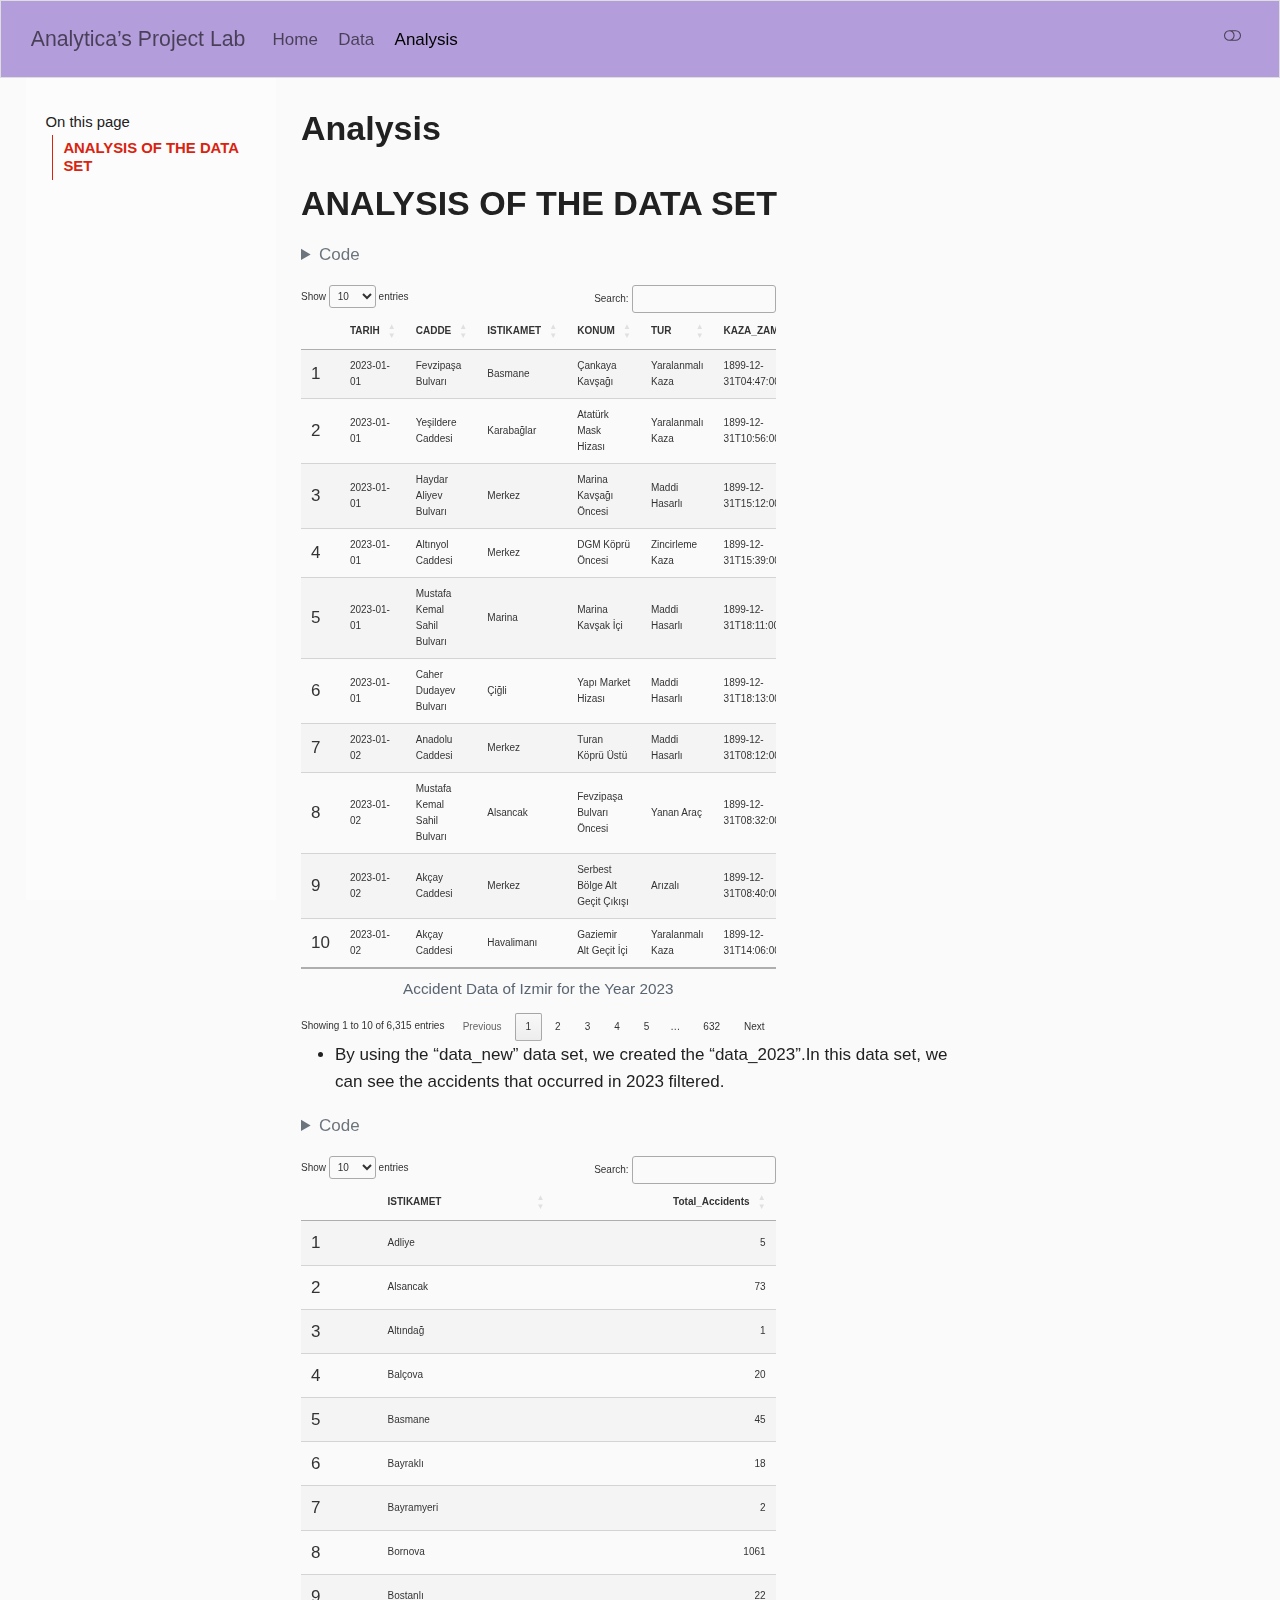
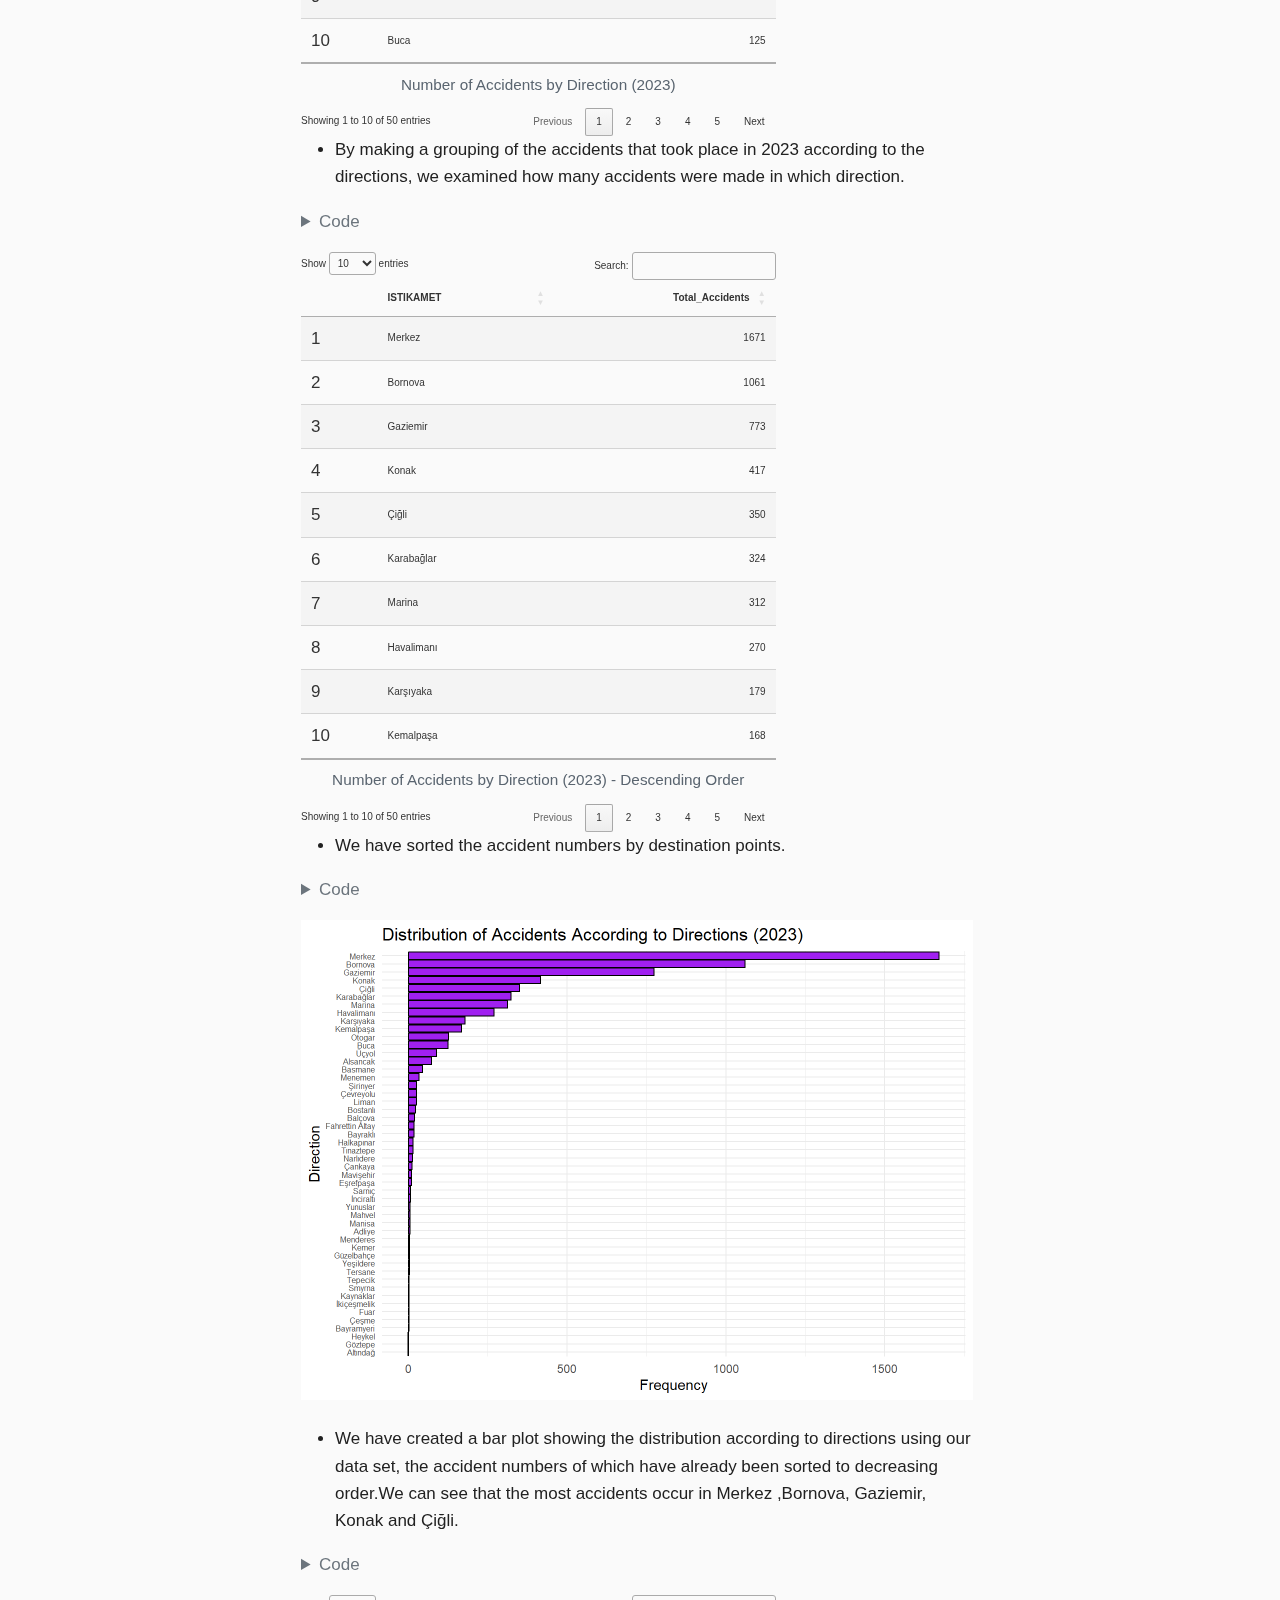
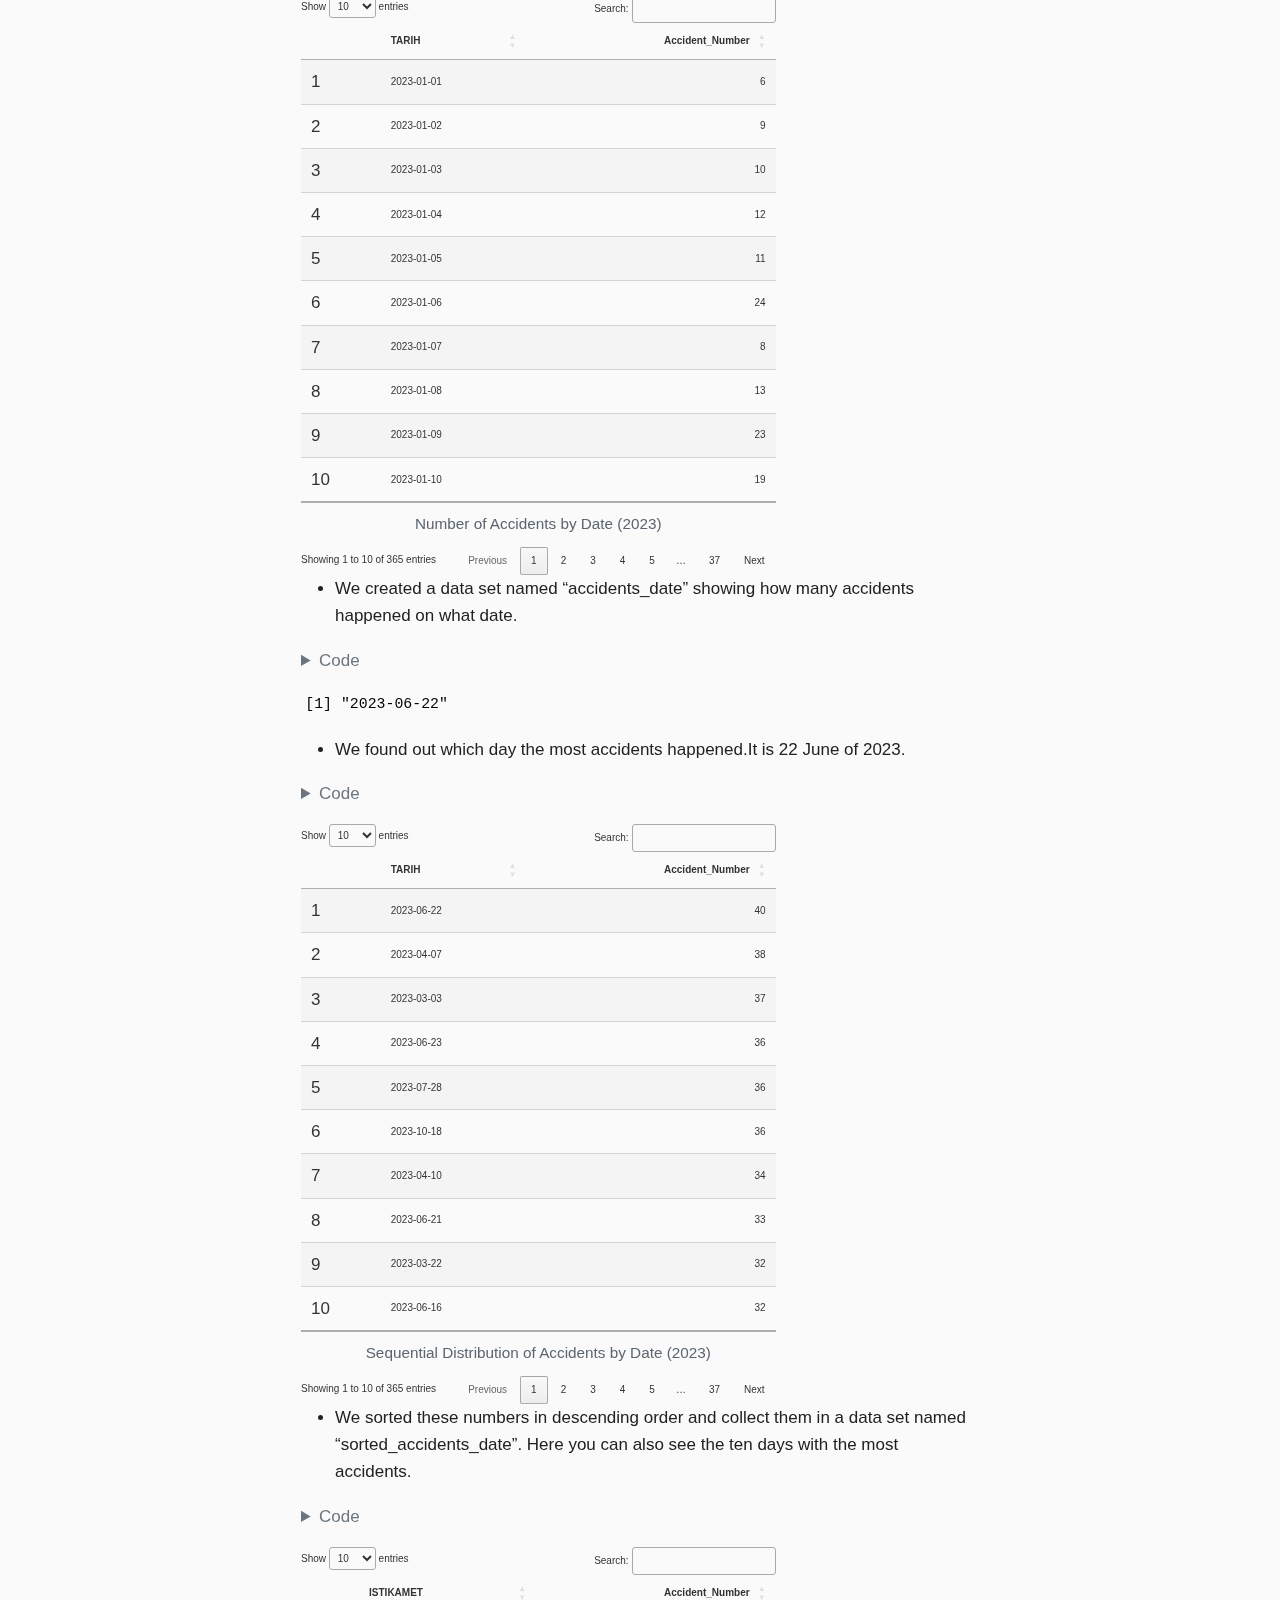
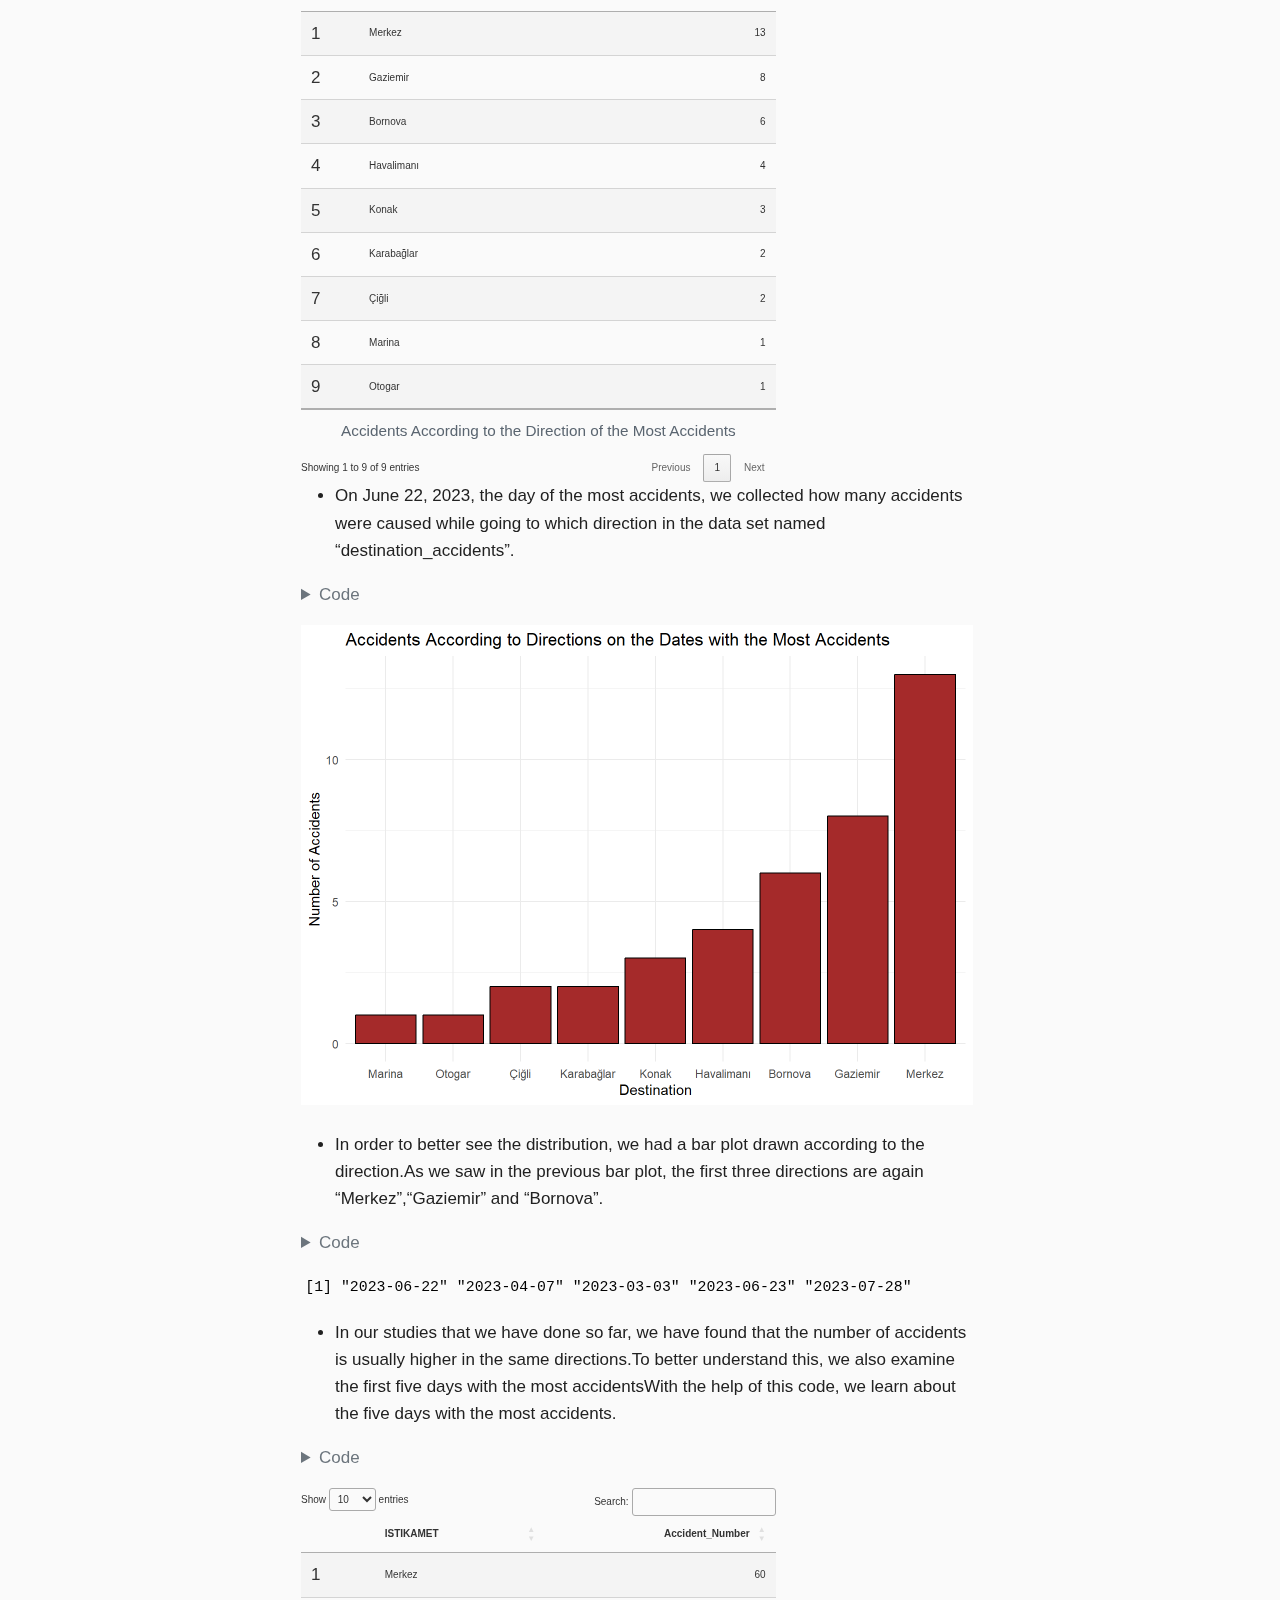
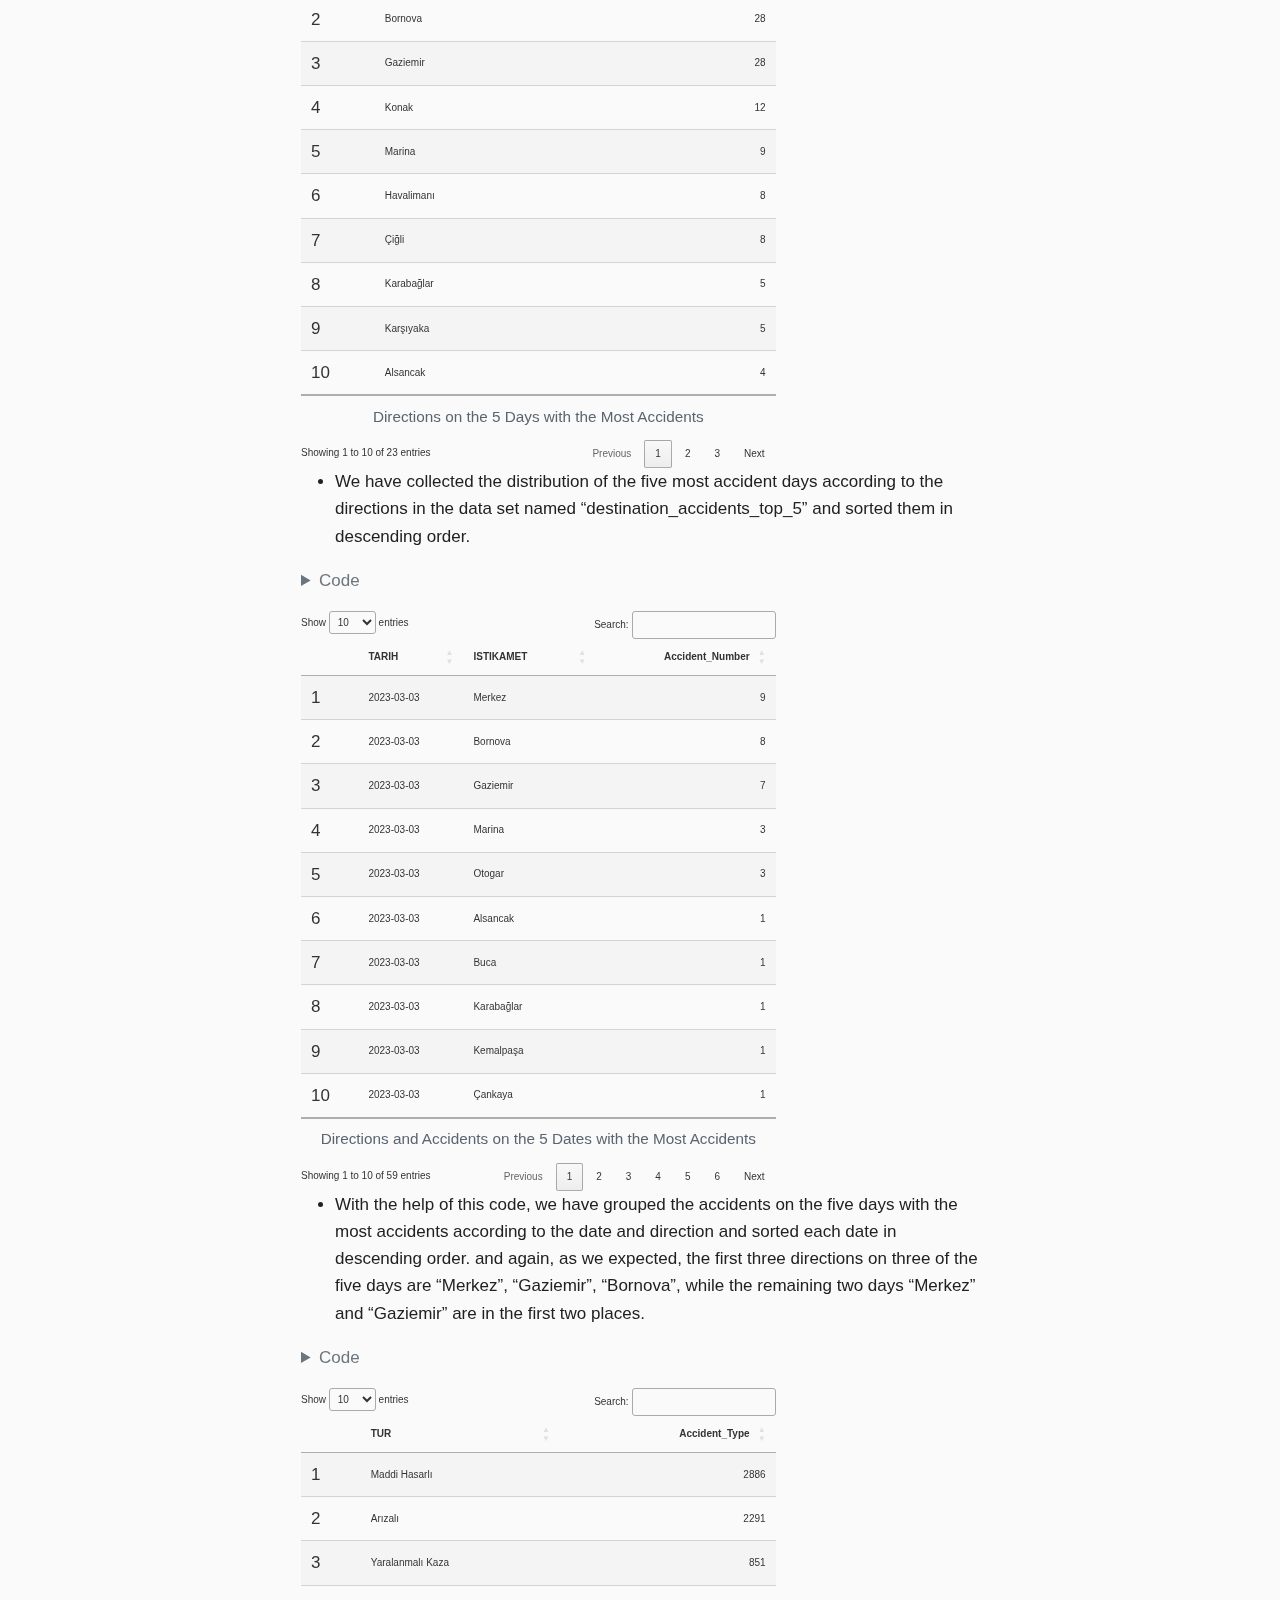
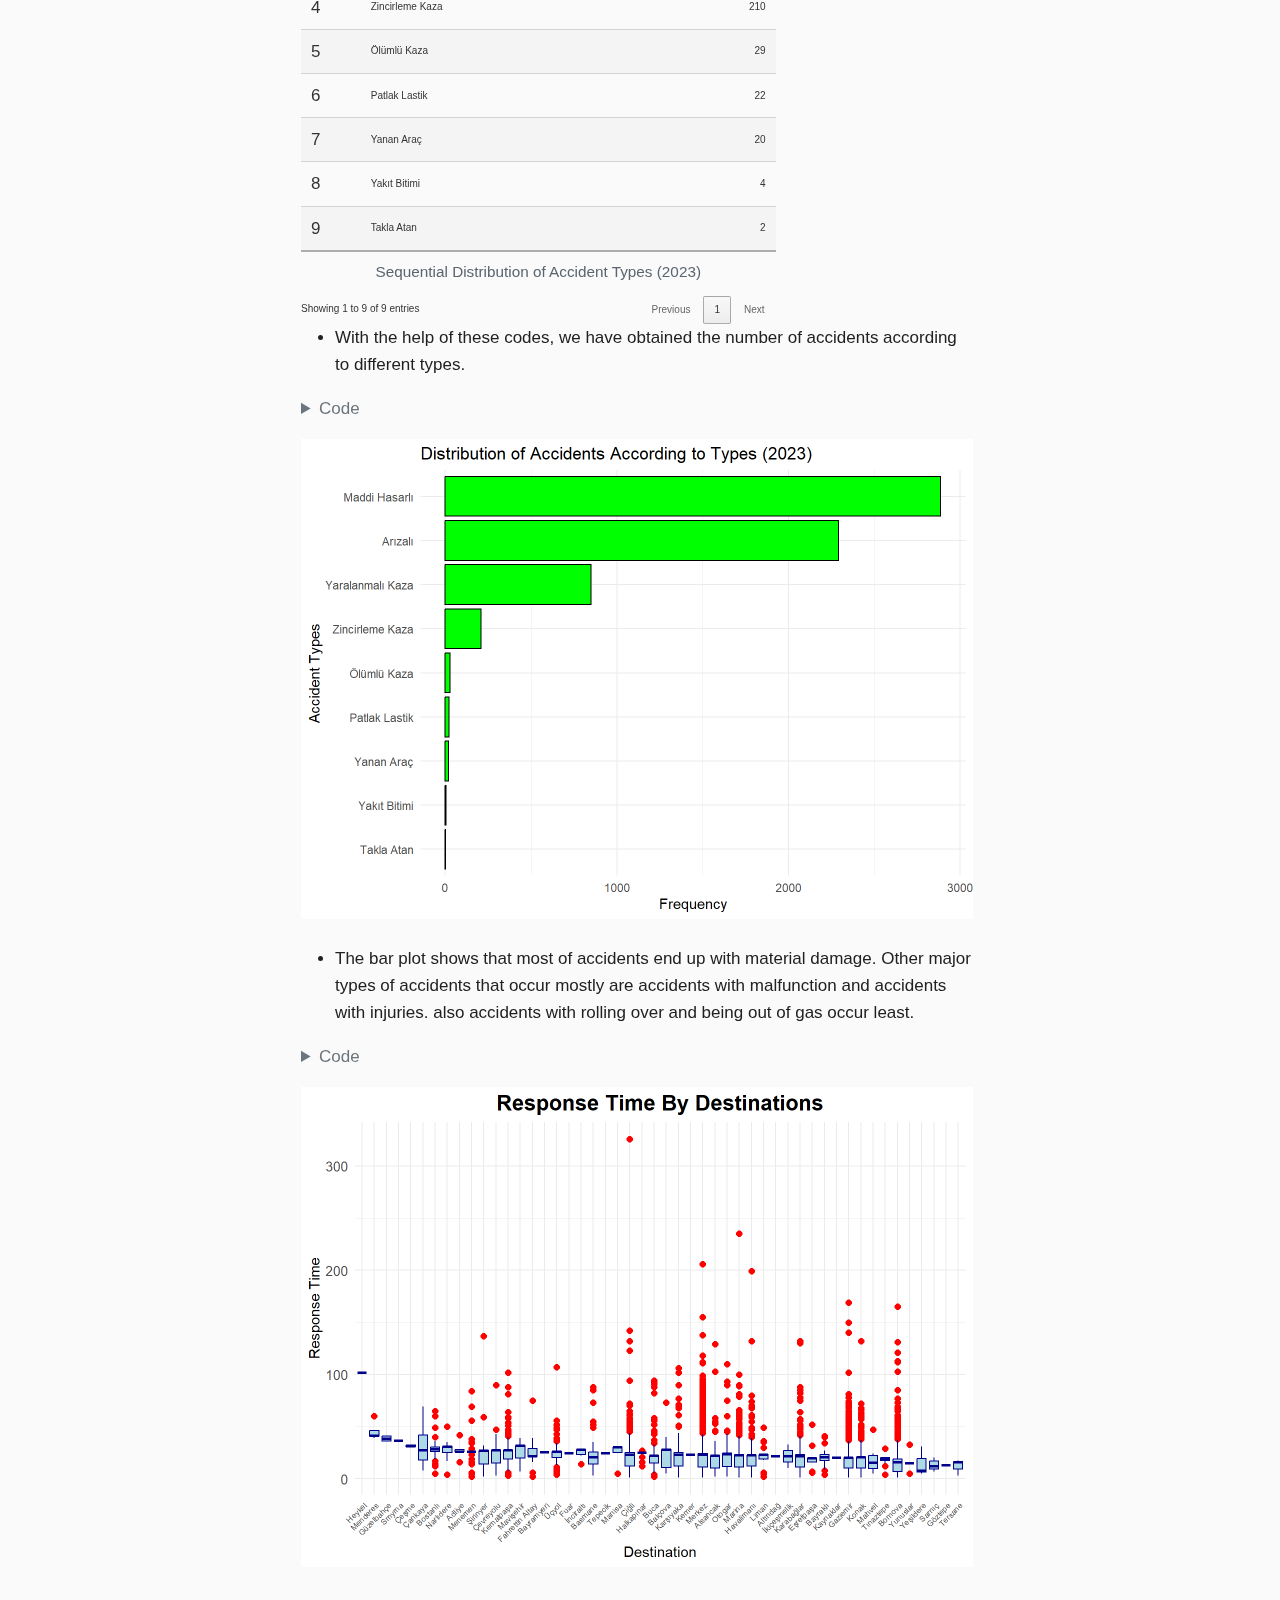
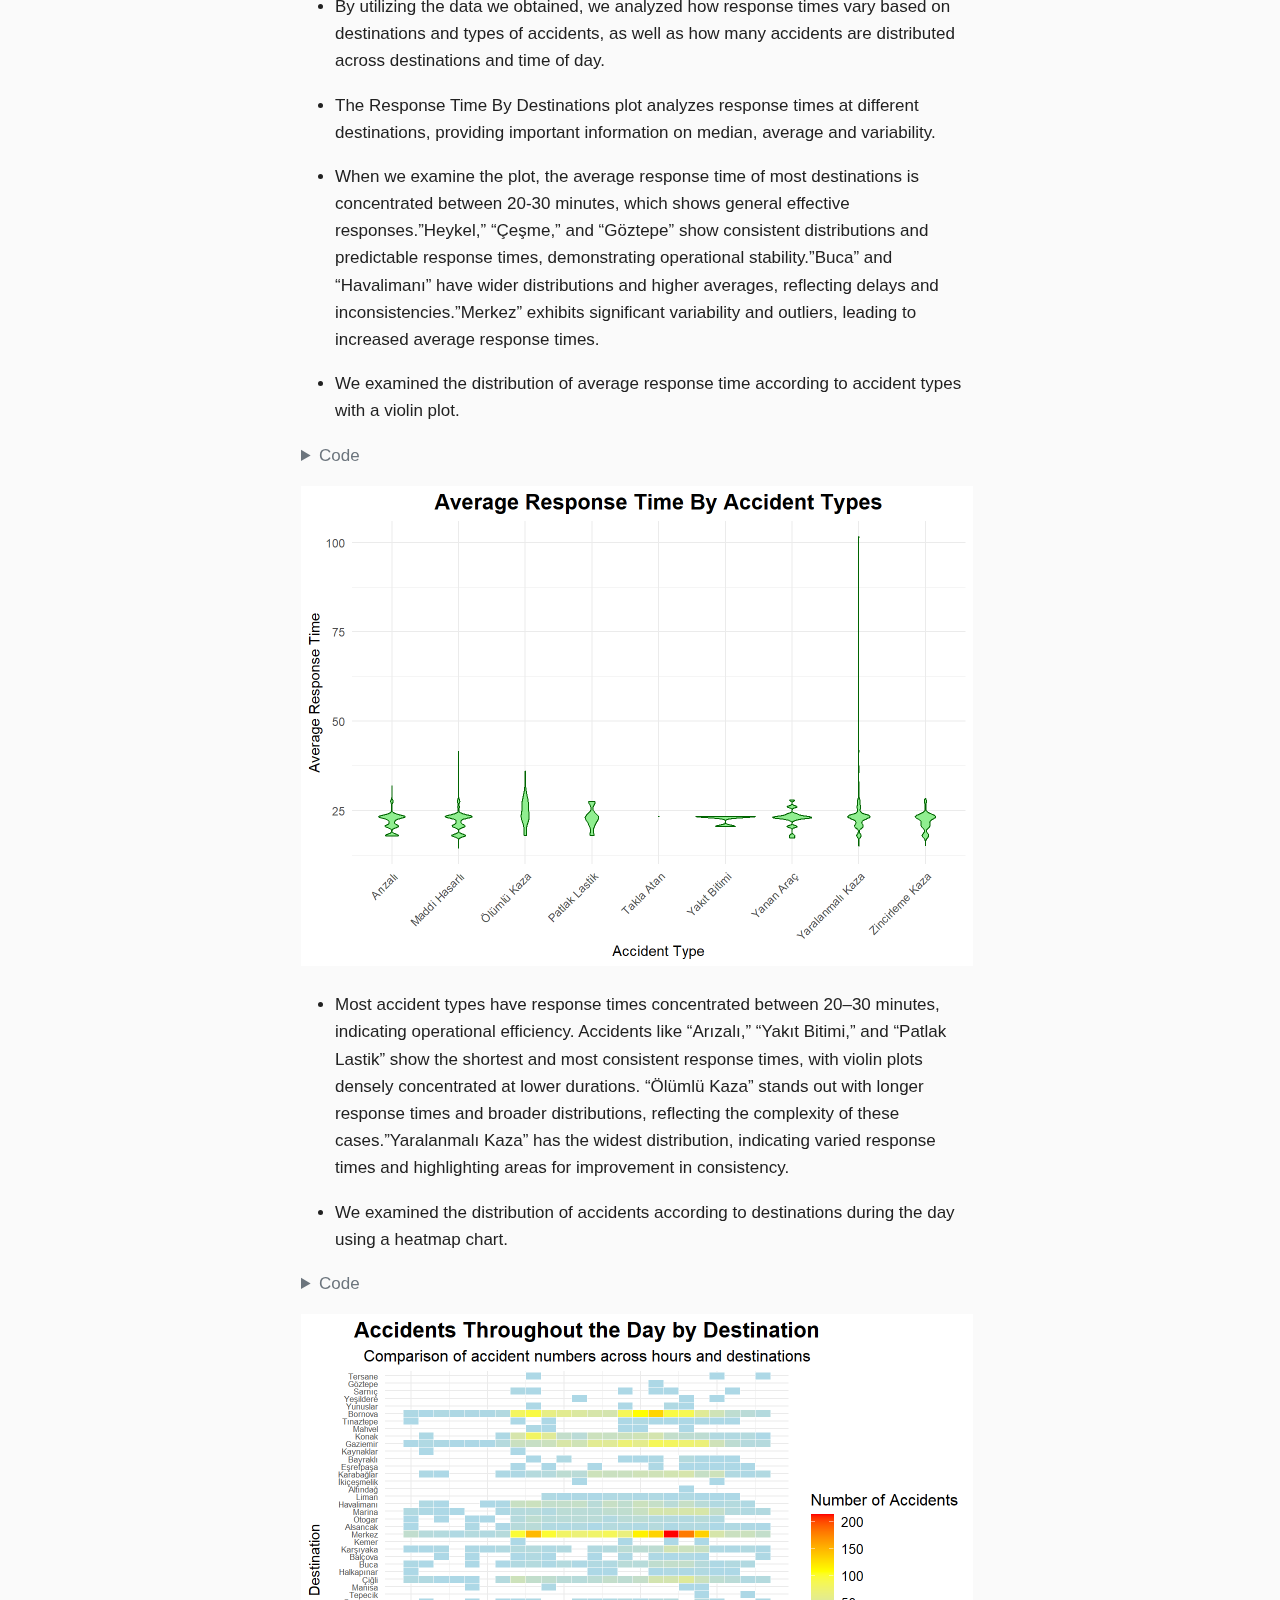
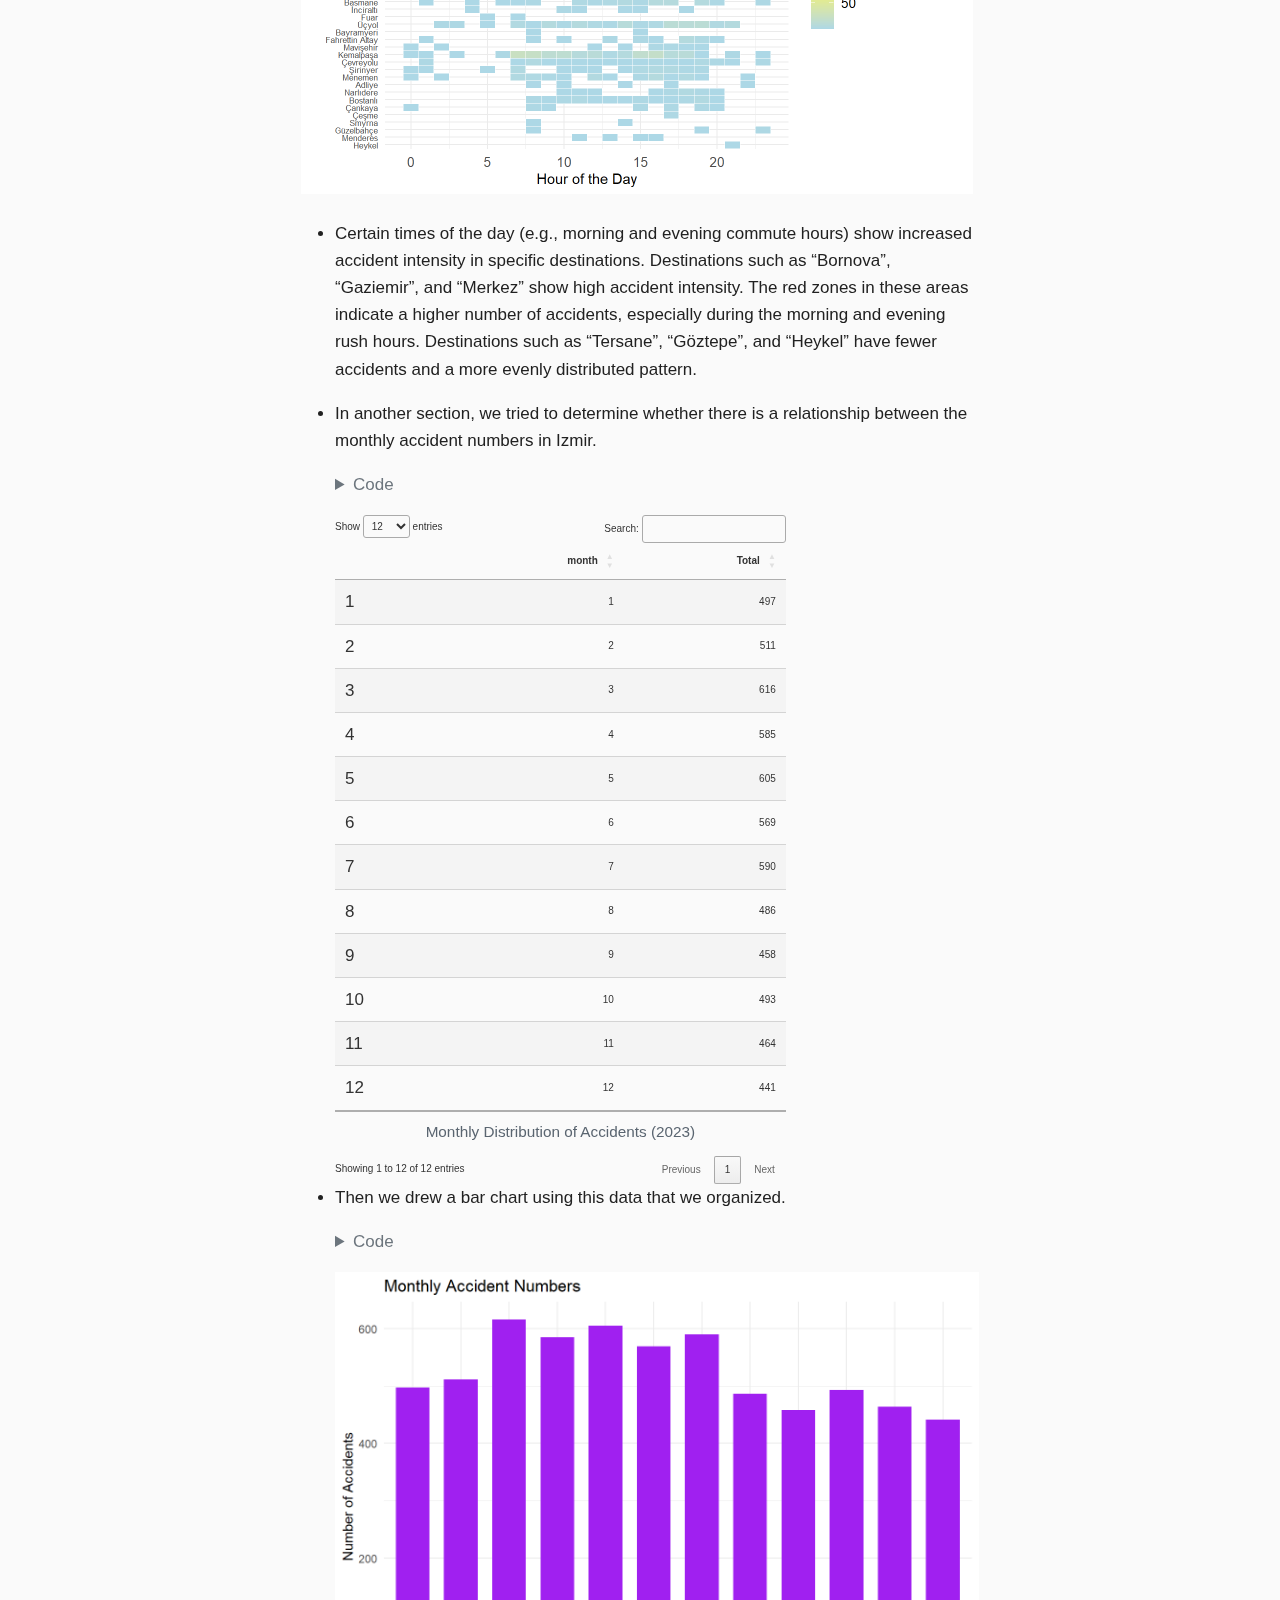
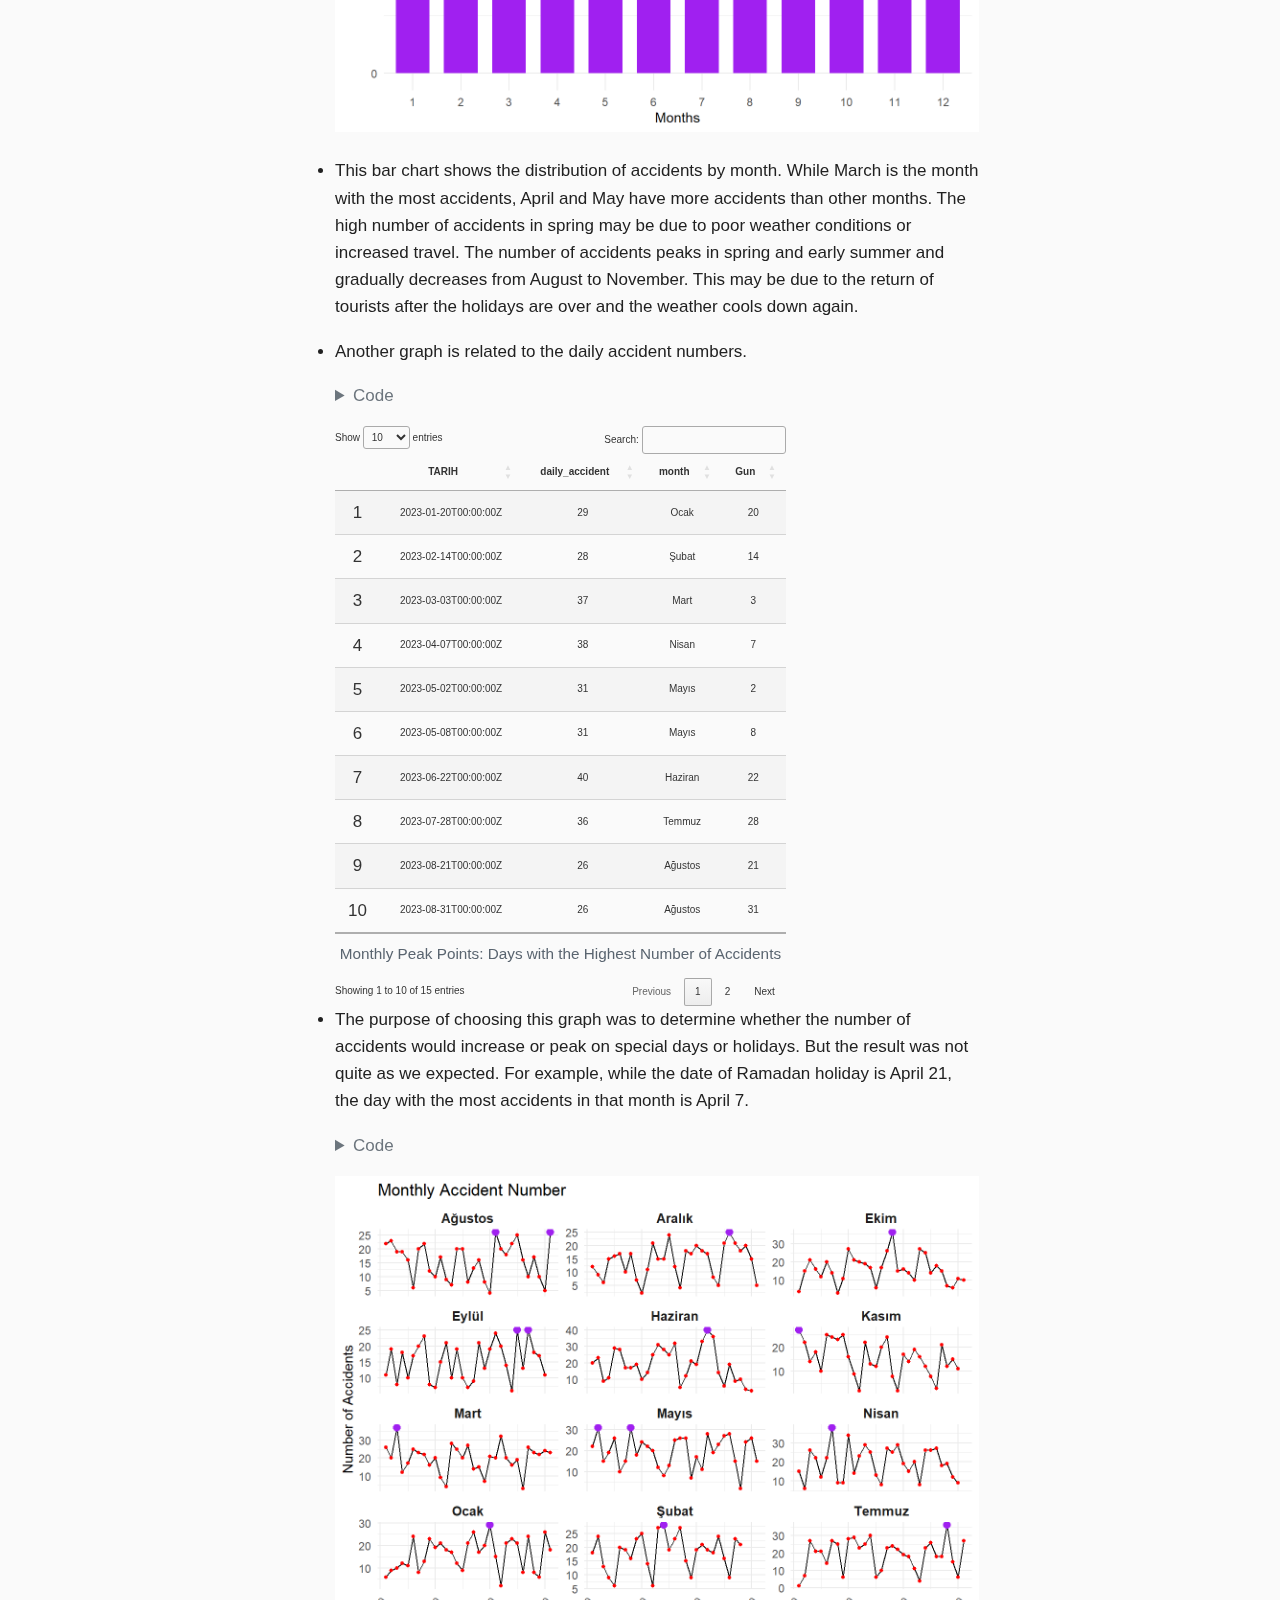
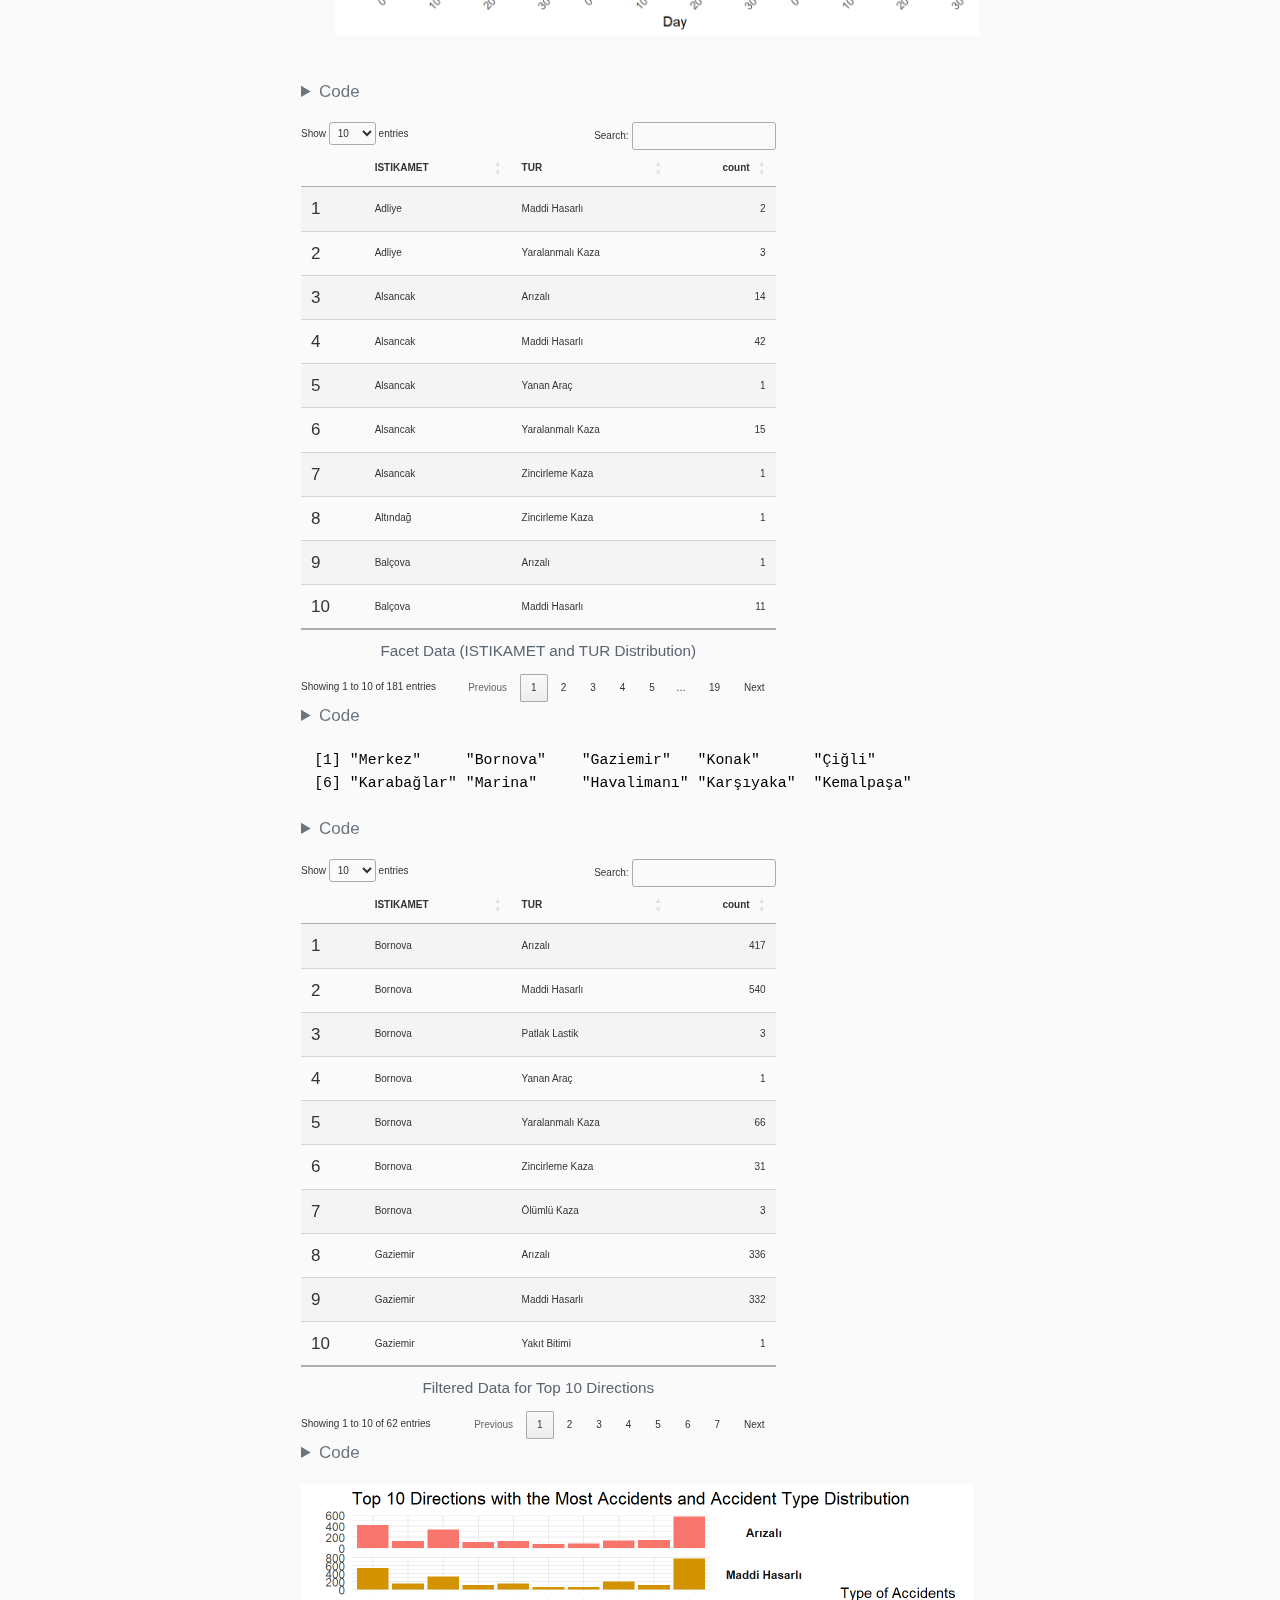
==== docs/analysis.html @ e9e4d131 "ss" ====
<!DOCTYPE html>
<html xmlns="http://www.w3.org/1999/xhtml" lang="en" xml:lang="en"><head>

<meta charset="utf-8">
<meta name="generator" content="quarto-1.5.57">

<meta name="viewport" content="width=device-width, initial-scale=1.0, user-scalable=yes">


<title>Analysis – Analytica’s Project Lab</title>
<style>
code{white-space: pre-wrap;}
span.smallcaps{font-variant: small-caps;}
div.columns{display: flex; gap: min(4vw, 1.5em);}
div.column{flex: auto; overflow-x: auto;}
div.hanging-indent{margin-left: 1.5em; text-indent: -1.5em;}
ul.task-list{list-style: none;}
ul.task-list li input[type="checkbox"] {
  width: 0.8em;
  margin: 0 0.8em 0.2em -1em; /* quarto-specific, see https://github.com/quarto-dev/quarto-cli/issues/4556 */ 
  vertical-align: middle;
}
/* CSS for syntax highlighting */
pre > code.sourceCode { white-space: pre; position: relative; }
pre > code.sourceCode > span { line-height: 1.25; }
pre > code.sourceCode > span:empty { height: 1.2em; }
.sourceCode { overflow: visible; }
code.sourceCode > span { color: inherit; text-decoration: inherit; }
div.sourceCode { margin: 1em 0; }
pre.sourceCode { margin: 0; }
@media screen {
div.sourceCode { overflow: auto; }
}
@media print {
pre > code.sourceCode { white-space: pre-wrap; }
pre > code.sourceCode > span { display: inline-block; text-indent: -5em; padding-left: 5em; }
}
pre.numberSource code
  { counter-reset: source-line 0; }
pre.numberSource code > span
  { position: relative; left: -4em; counter-increment: source-line; }
pre.numberSource code > span > a:first-child::before
  { content: counter(source-line);
    position: relative; left: -1em; text-align: right; vertical-align: baseline;
    border: none; display: inline-block;
    -webkit-touch-callout: none; -webkit-user-select: none;
    -khtml-user-select: none; -moz-user-select: none;
    -ms-user-select: none; user-select: none;
    padding: 0 4px; width: 4em;
  }
pre.numberSource { margin-left: 3em;  padding-left: 4px; }
div.sourceCode
  {   }
@media screen {
pre > code.sourceCode > span > a:first-child::before { text-decoration: underline; }
}
</style>


<script src="site_libs/quarto-nav/quarto-nav.js"></script>
<script src="site_libs/quarto-nav/headroom.min.js"></script>
<script src="site_libs/clipboard/clipboard.min.js"></script>
<script src="site_libs/quarto-search/autocomplete.umd.js"></script>
<script src="site_libs/quarto-search/fuse.min.js"></script>
<script src="site_libs/quarto-search/quarto-search.js"></script>
<meta name="quarto:offset" content="./">
<script src="site_libs/quarto-html/quarto.js"></script>
<script src="site_libs/quarto-html/popper.min.js"></script>
<script src="site_libs/quarto-html/tippy.umd.min.js"></script>
<script src="site_libs/quarto-html/anchor.min.js"></script>
<link href="site_libs/quarto-html/tippy.css" rel="stylesheet">
<link href="site_libs/quarto-html/quarto-syntax-highlighting.css" rel="stylesheet" class="quarto-color-scheme" id="quarto-text-highlighting-styles">
<link href="site_libs/quarto-html/quarto-syntax-highlighting-dark.css" rel="prefetch" class="quarto-color-scheme quarto-color-alternate" id="quarto-text-highlighting-styles">
<script src="site_libs/bootstrap/bootstrap.min.js"></script>
<link href="site_libs/bootstrap/bootstrap-icons.css" rel="stylesheet">
<link href="site_libs/bootstrap/bootstrap.min.css" rel="stylesheet" class="quarto-color-scheme" id="quarto-bootstrap" data-mode="light">
<link href="site_libs/bootstrap/bootstrap-dark.min.css" rel="prefetch" class="quarto-color-scheme quarto-color-alternate" id="quarto-bootstrap" data-mode="dark">
<script id="quarto-search-options" type="application/json">{
  "location": "navbar",
  "copy-button": false,
  "collapse-after": 3,
  "panel-placement": "end",
  "type": "overlay",
  "limit": 50,
  "keyboard-shortcut": [
    "f",
    "/",
    "s"
  ],
  "show-item-context": false,
  "language": {
    "search-no-results-text": "No results",
    "search-matching-documents-text": "matching documents",
    "search-copy-link-title": "Copy link to search",
    "search-hide-matches-text": "Hide additional matches",
    "search-more-match-text": "more match in this document",
    "search-more-matches-text": "more matches in this document",
    "search-clear-button-title": "Clear",
    "search-text-placeholder": "",
    "search-detached-cancel-button-title": "Cancel",
    "search-submit-button-title": "Submit",
    "search-label": "Search"
  }
}</script>
<link href="site_libs/htmltools-fill-0.5.8.1/fill.css" rel="stylesheet">

<script src="site_libs/htmlwidgets-1.6.4/htmlwidgets.js"></script>

<link href="site_libs/datatables-css-0.0.0/datatables-crosstalk.css" rel="stylesheet">

<script src="site_libs/datatables-binding-0.33/datatables.js"></script>

<script src="site_libs/jquery-3.6.0/jquery-3.6.0.min.js"></script>

<link href="site_libs/dt-core-1.13.6/css/jquery.dataTables.min.css" rel="stylesheet">

<link href="site_libs/dt-core-1.13.6/css/jquery.dataTables.extra.css" rel="stylesheet">

<script src="site_libs/dt-core-1.13.6/js/jquery.dataTables.min.js"></script>

<link href="site_libs/crosstalk-1.2.1/css/crosstalk.min.css" rel="stylesheet">

<script src="site_libs/crosstalk-1.2.1/js/crosstalk.min.js"></script>



<link rel="stylesheet" href="styles.css">
</head>

<body class="floating nav-fixed">

<div id="quarto-search-results"></div>
  <header id="quarto-header" class="headroom fixed-top">
    <nav class="navbar navbar-expand-lg " data-bs-theme="dark">
      <div class="navbar-container container-fluid">
      <div class="navbar-brand-container mx-auto">
    <a class="navbar-brand" href="./index.html">
    <span class="navbar-title">Analytica’s Project Lab</span>
    </a>
  </div>
            <div id="quarto-search" class="" title="Search"></div>
          <button class="navbar-toggler" type="button" data-bs-toggle="collapse" data-bs-target="#navbarCollapse" aria-controls="navbarCollapse" role="menu" aria-expanded="false" aria-label="Toggle navigation" onclick="if (window.quartoToggleHeadroom) { window.quartoToggleHeadroom(); }">
  <span class="navbar-toggler-icon"></span>
</button>
          <div class="collapse navbar-collapse" id="navbarCollapse">
            <ul class="navbar-nav navbar-nav-scroll me-auto">
  <li class="nav-item">
    <a class="nav-link" href="./index.html"> 
<span class="menu-text">Home</span></a>
  </li>  
  <li class="nav-item">
    <a class="nav-link" href="./data.html"> 
<span class="menu-text">Data</span></a>
  </li>  
  <li class="nav-item">
    <a class="nav-link active" href="./analysis.html" aria-current="page"> 
<span class="menu-text">Analysis</span></a>
  </li>  
</ul>
          </div> <!-- /navcollapse -->
            <div class="quarto-navbar-tools">
    <a href="https://github.com/emu-hacettepe-analytics/emu430-fall2024-team-analytica" title="" class="quarto-navigation-tool px-1" aria-label=""><i class="bi bi-github"></i></a>
  <a href="" class="quarto-color-scheme-toggle quarto-navigation-tool  px-1" onclick="window.quartoToggleColorScheme(); return false;" title="Toggle dark mode"><i class="bi"></i></a>
</div>
      </div> <!-- /container-fluid -->
    </nav>
</header>
<!-- content -->
<div id="quarto-content" class="quarto-container page-columns page-rows-contents page-layout-article page-navbar">
<!-- sidebar -->
  <nav id="quarto-sidebar" class="sidebar collapse collapse-horizontal quarto-sidebar-collapse-item sidebar-navigation floating overflow-auto">
    <nav id="TOC" role="doc-toc" class="toc-active">
    <h2 id="toc-title">On this page</h2>
   
  <ul>
  <li><a href="#analysis-of-the-data-set" id="toc-analysis-of-the-data-set" class="nav-link active" data-scroll-target="#analysis-of-the-data-set"><strong>ANALYSIS OF THE DATA SET</strong></a></li>
  </ul>
</nav>
</nav>
<div id="quarto-sidebar-glass" class="quarto-sidebar-collapse-item" data-bs-toggle="collapse" data-bs-target=".quarto-sidebar-collapse-item"></div>
<!-- margin-sidebar -->
    <div id="quarto-margin-sidebar" class="sidebar margin-sidebar zindex-bottom">
    </div>
<!-- main -->
<main class="content" id="quarto-document-content">

<header id="title-block-header" class="quarto-title-block default">
<div class="quarto-title">
<h1 class="title">Analysis</h1>
</div>



<div class="quarto-title-meta">

    
  
    
  </div>
  


</header>


<section id="analysis-of-the-data-set" class="level1">
<h1><strong>ANALYSIS OF THE DATA SET</strong></h1>
<div class="cell">
<details class="code-fold">
<summary>Code</summary>
<div class="sourceCode cell-code" id="cb1"><pre class="sourceCode r code-with-copy"><code class="sourceCode r"><span id="cb1-1"><a href="#cb1-1" aria-hidden="true" tabindex="-1"></a>data_2023 <span class="ot">&lt;-</span> data_new <span class="sc">%&gt;%</span></span>
<span id="cb1-2"><a href="#cb1-2" aria-hidden="true" tabindex="-1"></a>  <span class="fu">mutate</span>(<span class="at">TARIH =</span> <span class="fu">as.Date</span>(TARIH, <span class="at">format =</span> <span class="st">"%Y-%m-%d"</span>)) <span class="sc">%&gt;%</span>  <span class="co"># Changing date format to yyyy-mm-dd </span></span>
<span id="cb1-3"><a href="#cb1-3" aria-hidden="true" tabindex="-1"></a>  <span class="fu">filter</span>(<span class="fu">year</span>(TARIH) <span class="sc">==</span> <span class="dv">2023</span>)</span>
<span id="cb1-4"><a href="#cb1-4" aria-hidden="true" tabindex="-1"></a></span>
<span id="cb1-5"><a href="#cb1-5" aria-hidden="true" tabindex="-1"></a><span class="fu">datatable</span>(data_2023, </span>
<span id="cb1-6"><a href="#cb1-6" aria-hidden="true" tabindex="-1"></a>          <span class="at">options =</span> <span class="fu">list</span>(<span class="at">pageLength =</span> <span class="dv">10</span>, <span class="at">scrollX =</span> <span class="cn">TRUE</span>), </span>
<span id="cb1-7"><a href="#cb1-7" aria-hidden="true" tabindex="-1"></a>          <span class="at">caption =</span> <span class="st">"Accident Data of Izmir  for the Year 2023"</span>) <span class="sc">%&gt;%</span></span>
<span id="cb1-8"><a href="#cb1-8" aria-hidden="true" tabindex="-1"></a>  DT<span class="sc">::</span><span class="fu">formatStyle</span>(</span>
<span id="cb1-9"><a href="#cb1-9" aria-hidden="true" tabindex="-1"></a>    <span class="at">columns =</span> <span class="fu">colnames</span>(data_2023), </span>
<span id="cb1-10"><a href="#cb1-10" aria-hidden="true" tabindex="-1"></a>    <span class="at">fontSize =</span> <span class="st">'10px'</span>   </span>
<span id="cb1-11"><a href="#cb1-11" aria-hidden="true" tabindex="-1"></a>  ) <span class="sc">%&gt;%</span></span>
<span id="cb1-12"><a href="#cb1-12" aria-hidden="true" tabindex="-1"></a>  htmlwidgets<span class="sc">::</span><span class="fu">onRender</span>(</span>
<span id="cb1-13"><a href="#cb1-13" aria-hidden="true" tabindex="-1"></a>    <span class="st">"function(el, x) {</span></span>
<span id="cb1-14"><a href="#cb1-14" aria-hidden="true" tabindex="-1"></a><span class="st">        $(el).css({'width': '70%', 'height': '300px'});</span></span>
<span id="cb1-15"><a href="#cb1-15" aria-hidden="true" tabindex="-1"></a><span class="st">        $(el).find('th').css({'font-size': '10px'});</span></span>
<span id="cb1-16"><a href="#cb1-16" aria-hidden="true" tabindex="-1"></a><span class="st">        $(el).find('.dataTables_length').css({'font-size': '10px'});</span></span>
<span id="cb1-17"><a href="#cb1-17" aria-hidden="true" tabindex="-1"></a><span class="st">        $(el).find('.dataTables_filter').css({'font-size': '10px'});</span></span>
<span id="cb1-18"><a href="#cb1-18" aria-hidden="true" tabindex="-1"></a><span class="st">        $(el).find('.dataTables_paginate').css({'font-size': '10px'});</span></span>
<span id="cb1-19"><a href="#cb1-19" aria-hidden="true" tabindex="-1"></a><span class="st">        $(el).find('.dataTables_info').css({'font-size': '10px'});</span></span>
<span id="cb1-20"><a href="#cb1-20" aria-hidden="true" tabindex="-1"></a><span class="st">    }"</span></span>
<span id="cb1-21"><a href="#cb1-21" aria-hidden="true" tabindex="-1"></a>  )</span></code><button title="Copy to Clipboard" class="code-copy-button"><i class="bi"></i></button></pre></div>
</details>
<div class="cell-output-display">
<div class="datatables html-widget html-fill-item" id="htmlwidget-0b6dbf6668dac012a7e1" style="width:100%;height:auto;"></div>
<script type="application/json" data-for="htmlwidget-0b6dbf6668dac012a7e1">{"x":{"filter":"none","vertical":false,"caption":"<caption>Accident Data of Izmir  for the Year 2023<\/caption>","data":[["1","2","3","4","5","6","7","8","9","10","11","12","13","14","15","16","17","18","19","20","21","22","23","24","25","26","27","28","29","30","31","32","33","34","35","36","37","38","39","40","41","42","43","44","45","46","47","48","49","50","51","52","53","54","55","56","57","58","59","60","61","62","63","64","65","66","67","68","69","70","71","72","73","74","75","76","77","78","79","80","81","82","83","84","85","86","87","88","89","90","91","92","93","94","95","96","97","98","99","100","101","102","103","104","105","106","107","108","109","110","111","112","113","114","115","116","117","118","119","120","121","122","123","124","125","126","127","128","129","130","131","132","133","134","135","136","137","138","139","140","141","142","143","144","145","146","147","148","149","150","151","152","153","154","155","156","157","158","159","160","161","162","163","164","165","166","167","168","169","170","171","172","173","174","175","176","177","178","179","180","181","182","183","184","185","186","187","188","189","190","191","192","193","194","195","196","197","198","199","200","201","202","203","204","205","206","207","208","209","210","211","212","213","214","215","216","217","218","219","220","221","222","223","224","225","226","227","228","229","230","231","232","233","234","235","236","237","238","239","240","241","242","243","244","245","246","247","248","249","250","251","252","253","254","255","256","257","258","259","260","261","262","263","264","265","266","267","268","269","270","271","272","273","274","275","276","277","278","279","280","281","282","283","284","285","286","287","288","289","290","291","292","293","294","295","296","297","298","299","300","301","302","303","304","305","306","307","308","309","310","311","312","313","314","315","316","317","318","319","320","321","322","323","324","325","326","327","328","329","330","331","332","333","334","335","336","337","338","339","340","341","342","343","344","345","346","347","348","349","350","351","352","353","354","355","356","357","358","359","360","361","362","363","364","365","366","367","368","369","370","371","372","373","374","375","376","377","378","379","380","381","382","383","384","385","386","387","388","389","390","391","392","393","394","395","396","397","398","399","400","401","402","403","404","405","406","407","408","409","410","411","412","413","414","415","416","417","418","419","420","421","422","423","424","425","426","427","428","429","430","431","432","433","434","435","436","437","438","439","440","441","442","443","444","445","446","447","448","449","450","451","452","453","454","455","456","457","458","459","460","461","462","463","464","465","466","467","468","469","470","471","472","473","474","475","476","477","478","479","480","481","482","483","484","485","486","487","488","489","490","491","492","493","494","495","496","497","498","499","500","501","502","503","504","505","506","507","508","509","510","511","512","513","514","515","516","517","518","519","520","521","522","523","524","525","526","527","528","529","530","531","532","533","534","535","536","537","538","539","540","541","542","543","544","545","546","547","548","549","550","551","552","553","554","555","556","557","558","559","560","561","562","563","564","565","566","567","568","569","570","571","572","573","574","575","576","577","578","579","580","581","582","583","584","585","586","587","588","589","590","591","592","593","594","595","596","597","598","599","600","601","602","603","604","605","606","607","608","609","610","611","612","613","614","615","616","617","618","619","620","621","622","623","624","625","626","627","628","629","630","631","632","633","634","635","636","637","638","639","640","641","642","643","644","645","646","647","648","649","650","651","652","653","654","655","656","657","658","659","660","661","662","663","664","665","666","667","668","669","670","671","672","673","674","675","676","677","678","679","680","681","682","683","684","685","686","687","688","689","690","691","692","693","694","695","696","697","698","699","700","701","702","703","704","705","706","707","708","709","710","711","712","713","714","715","716","717","718","719","720","721","722","723","724","725","726","727","728","729","730","731","732","733","734","735","736","737","738","739","740","741","742","743","744","745","746","747","748","749","750","751","752","753","754","755","756","757","758","759","760","761","762","763","764","765","766","767","768","769","770","771","772","773","774","775","776","777","778","779","780","781","782","783","784","785","786","787","788","789","790","791","792","793","794","795","796","797","798","799","800","801","802","803","804","805","806","807","808","809","810","811","812","813","814","815","816","817","818","819","820","821","822","823","824","825","826","827","828","829","830","831","832","833","834","835","836","837","838","839","840","841","842","843","844","845","846","847","848","849","850","851","852","853","854","855","856","857","858","859","860","861","862","863","864","865","866","867","868","869","870","871","872","873","874","875","876","877","878","879","880","881","882","883","884","885","886","887","888","889","890","891","892","893","894","895","896","897","898","899","900","901","902","903","904","905","906","907","908","909","910","911","912","913","914","915","916","917","918","919","920","921","922","923","924","925","926","927","928","929","930","931","932","933","934","935","936","937","938","939","940","941","942","943","944","945","946","947","948","949","950","951","952","953","954","955","956","957","958","959","960","961","962","963","964","965","966","967","968","969","970","971","972","973","974","975","976","977","978","979","980","981","982","983","984","985","986","987","988","989","990","991","992","993","994","995","996","997","998","999","1000","1001","1002","1003","1004","1005","1006","1007","1008","1009","1010","1011","1012","1013","1014","1015","1016","1017","1018","1019","1020","1021","1022","1023","1024","1025","1026","1027","1028","1029","1030","1031","1032","1033","1034","1035","1036","1037","1038","1039","1040","1041","1042","1043","1044","1045","1046","1047","1048","1049","1050","1051","1052","1053","1054","1055","1056","1057","1058","1059","1060","1061","1062","1063","1064","1065","1066","1067","1068","1069","1070","1071","1072","1073","1074","1075","1076","1077","1078","1079","1080","1081","1082","1083","1084","1085","1086","1087","1088","1089","1090","1091","1092","1093","1094","1095","1096","1097","1098","1099","1100","1101","1102","1103","1104","1105","1106","1107","1108","1109","1110","1111","1112","1113","1114","1115","1116","1117","1118","1119","1120","1121","1122","1123","1124","1125","1126","1127","1128","1129","1130","1131","1132","1133","1134","1135","1136","1137","1138","1139","1140","1141","1142","1143","1144","1145","1146","1147","1148","1149","1150","1151","1152","1153","1154","1155","1156","1157","1158","1159","1160","1161","1162","1163","1164","1165","1166","1167","1168","1169","1170","1171","1172","1173","1174","1175","1176","1177","1178","1179","1180","1181","1182","1183","1184","1185","1186","1187","1188","1189","1190","1191","1192","1193","1194","1195","1196","1197","1198","1199","1200","1201","1202","1203","1204","1205","1206","1207","1208","1209","1210","1211","1212","1213","1214","1215","1216","1217","1218","1219","1220","1221","1222","1223","1224","1225","1226","1227","1228","1229","1230","1231","1232","1233","1234","1235","1236","1237","1238","1239","1240","1241","1242","1243","1244","1245","1246","1247","1248","1249","1250","1251","1252","1253","1254","1255","1256","1257","1258","1259","1260","1261","1262","1263","1264","1265","1266","1267","1268","1269","1270","1271","1272","1273","1274","1275","1276","1277","1278","1279","1280","1281","1282","1283","1284","1285","1286","1287","1288","1289","1290","1291","1292","1293","1294","1295","1296","1297","1298","1299","1300","1301","1302","1303","1304","1305","1306","1307","1308","1309","1310","1311","1312","1313","1314","1315","1316","1317","1318","1319","1320","1321","1322","1323","1324","1325","1326","1327","1328","1329","1330","1331","1332","1333","1334","1335","1336","1337","1338","1339","1340","1341","1342","1343","1344","1345","1346","1347","1348","1349","1350","1351","1352","1353","1354","1355","1356","1357","1358","1359","1360","1361","1362","1363","1364","1365","1366","1367","1368","1369","1370","1371","1372","1373","1374","1375","1376","1377","1378","1379","1380","1381","1382","1383","1384","1385","1386","1387","1388","1389","1390","1391","1392","1393","1394","1395","1396","1397","1398","1399","1400","1401","1402","1403","1404","1405","1406","1407","1408","1409","1410","1411","1412","1413","1414","1415","1416","1417","1418","1419","1420","1421","1422","1423","1424","1425","1426","1427","1428","1429","1430","1431","1432","1433","1434","1435","1436","1437","1438","1439","1440","1441","1442","1443","1444","1445","1446","1447","1448","1449","1450","1451","1452","1453","1454","1455","1456","1457","1458","1459","1460","1461","1462","1463","1464","1465","1466","1467","1468","1469","1470","1471","1472","1473","1474","1475","1476","1477","1478","1479","1480","1481","1482","1483","1484","1485","1486","1487","1488","1489","1490","1491","1492","1493","1494","1495","1496","1497","1498","1499","1500","1501","1502","1503","1504","1505","1506","1507","1508","1509","1510","1511","1512","1513","1514","1515","1516","1517","1518","1519","1520","1521","1522","1523","1524","1525","1526","1527","1528","1529","1530","1531","1532","1533","1534","1535","1536","1537","1538","1539","1540","1541","1542","1543","1544","1545","1546","1547","1548","1549","1550","1551","1552","1553","1554","1555","1556","1557","1558","1559","1560","1561","1562","1563","1564","1565","1566","1567","1568","1569","1570","1571","1572","1573","1574","1575","1576","1577","1578","1579","1580","1581","1582","1583","1584","1585","1586","1587","1588","1589","1590","1591","1592","1593","1594","1595","1596","1597","1598","1599","1600","1601","1602","1603","1604","1605","1606","1607","1608","1609","1610","1611","1612","1613","1614","1615","1616","1617","1618","1619","1620","1621","1622","1623","1624","1625","1626","1627","1628","1629","1630","1631","1632","1633","1634","1635","1636","1637","1638","1639","1640","1641","1642","1643","1644","1645","1646","1647","1648","1649","1650","1651","1652","1653","1654","1655","1656","1657","1658","1659","1660","1661","1662","1663","1664","1665","1666","1667","1668","1669","1670","1671","1672","1673","1674","1675","1676","1677","1678","1679","1680","1681","1682","1683","1684","1685","1686","1687","1688","1689","1690","1691","1692","1693","1694","1695","1696","1697","1698","1699","1700","1701","1702","1703","1704","1705","1706","1707","1708","1709","1710","1711","1712","1713","1714","1715","1716","1717","1718","1719","1720","1721","1722","1723","1724","1725","1726","1727","1728","1729","1730","1731","1732","1733","1734","1735","1736","1737","1738","1739","1740","1741","1742","1743","1744","1745","1746","1747","1748","1749","1750","1751","1752","1753","1754","1755","1756","1757","1758","1759","1760","1761","1762","1763","1764","1765","1766","1767","1768","1769","1770","1771","1772","1773","1774","1775","1776","1777","1778","1779","1780","1781","1782","1783","1784","1785","1786","1787","1788","1789","1790","1791","1792","1793","1794","1795","1796","1797","1798","1799","1800","1801","1802","1803","1804","1805","1806","1807","1808","1809","1810","1811","1812","1813","1814","1815","1816","1817","1818","1819","1820","1821","1822","1823","1824","1825","1826","1827","1828","1829","1830","1831","1832","1833","1834","1835","1836","1837","1838","1839","1840","1841","1842","1843","1844","1845","1846","1847","1848","1849","1850","1851","1852","1853","1854","1855","1856","1857","1858","1859","1860","1861","1862","1863","1864","1865","1866","1867","1868","1869","1870","1871","1872","1873","1874","1875","1876","1877","1878","1879","1880","1881","1882","1883","1884","1885","1886","1887","1888","1889","1890","1891","1892","1893","1894","1895","1896","1897","1898","1899","1900","1901","1902","1903","1904","1905","1906","1907","1908","1909","1910","1911","1912","1913","1914","1915","1916","1917","1918","1919","1920","1921","1922","1923","1924","1925","1926","1927","1928","1929","1930","1931","1932","1933","1934","1935","1936","1937","1938","1939","1940","1941","1942","1943","1944","1945","1946","1947","1948","1949","1950","1951","1952","1953","1954","1955","1956","1957","1958","1959","1960","1961","1962","1963","1964","1965","1966","1967","1968","1969","1970","1971","1972","1973","1974","1975","1976","1977","1978","1979","1980","1981","1982","1983","1984","1985","1986","1987","1988","1989","1990","1991","1992","1993","1994","1995","1996","1997","1998","1999","2000","2001","2002","2003","2004","2005","2006","2007","2008","2009","2010","2011","2012","2013","2014","2015","2016","2017","2018","2019","2020","2021","2022","2023","2024","2025","2026","2027","2028","2029","2030","2031","2032","2033","2034","2035","2036","2037","2038","2039","2040","2041","2042","2043","2044","2045","2046","2047","2048","2049","2050","2051","2052","2053","2054","2055","2056","2057","2058","2059","2060","2061","2062","2063","2064","2065","2066","2067","2068","2069","2070","2071","2072","2073","2074","2075","2076","2077","2078","2079","2080","2081","2082","2083","2084","2085","2086","2087","2088","2089","2090","2091","2092","2093","2094","2095","2096","2097","2098","2099","2100","2101","2102","2103","2104","2105","2106","2107","2108","2109","2110","2111","2112","2113","2114","2115","2116","2117","2118","2119","2120","2121","2122","2123","2124","2125","2126","2127","2128","2129","2130","2131","2132","2133","2134","2135","2136","2137","2138","2139","2140","2141","2142","2143","2144","2145","2146","2147","2148","2149","2150","2151","2152","2153","2154","2155","2156","2157","2158","2159","2160","2161","2162","2163","2164","2165","2166","2167","2168","2169","2170","2171","2172","2173","2174","2175","2176","2177","2178","2179","2180","2181","2182","2183","2184","2185","2186","2187","2188","2189","2190","2191","2192","2193","2194","2195","2196","2197","2198","2199","2200","2201","2202","2203","2204","2205","2206","2207","2208","2209","2210","2211","2212","2213","2214","2215","2216","2217","2218","2219","2220","2221","2222","2223","2224","2225","2226","2227","2228","2229","2230","2231","2232","2233","2234","2235","2236","2237","2238","2239","2240","2241","2242","2243","2244","2245","2246","2247","2248","2249","2250","2251","2252","2253","2254","2255","2256","2257","2258","2259","2260","2261","2262","2263","2264","2265","2266","2267","2268","2269","2270","2271","2272","2273","2274","2275","2276","2277","2278","2279","2280","2281","2282","2283","2284","2285","2286","2287","2288","2289","2290","2291","2292","2293","2294","2295","2296","2297","2298","2299","2300","2301","2302","2303","2304","2305","2306","2307","2308","2309","2310","2311","2312","2313","2314","2315","2316","2317","2318","2319","2320","2321","2322","2323","2324","2325","2326","2327","2328","2329","2330","2331","2332","2333","2334","2335","2336","2337","2338","2339","2340","2341","2342","2343","2344","2345","2346","2347","2348","2349","2350","2351","2352","2353","2354","2355","2356","2357","2358","2359","2360","2361","2362","2363","2364","2365","2366","2367","2368","2369","2370","2371","2372","2373","2374","2375","2376","2377","2378","2379","2380","2381","2382","2383","2384","2385","2386","2387","2388","2389","2390","2391","2392","2393","2394","2395","2396","2397","2398","2399","2400","2401","2402","2403","2404","2405","2406","2407","2408","2409","2410","2411","2412","2413","2414","2415","2416","2417","2418","2419","2420","2421","2422","2423","2424","2425","2426","2427","2428","2429","2430","2431","2432","2433","2434","2435","2436","2437","2438","2439","2440","2441","2442","2443","2444","2445","2446","2447","2448","2449","2450","2451","2452","2453","2454","2455","2456","2457","2458","2459","2460","2461","2462","2463","2464","2465","2466","2467","2468","2469","2470","2471","2472","2473","2474","2475","2476","2477","2478","2479","2480","2481","2482","2483","2484","2485","2486","2487","2488","2489","2490","2491","2492","2493","2494","2495","2496","2497","2498","2499","2500","2501","2502","2503","2504","2505","2506","2507","2508","2509","2510","2511","2512","2513","2514","2515","2516","2517","2518","2519","2520","2521","2522","2523","2524","2525","2526","2527","2528","2529","2530","2531","2532","2533","2534","2535","2536","2537","2538","2539","2540","2541","2542","2543","2544","2545","2546","2547","2548","2549","2550","2551","2552","2553","2554","2555","2556","2557","2558","2559","2560","2561","2562","2563","2564","2565","2566","2567","2568","2569","2570","2571","2572","2573","2574","2575","2576","2577","2578","2579","2580","2581","2582","2583","2584","2585","2586","2587","2588","2589","2590","2591","2592","2593","2594","2595","2596","2597","2598","2599","2600","2601","2602","2603","2604","2605","2606","2607","2608","2609","2610","2611","2612","2613","2614","2615","2616","2617","2618","2619","2620","2621","2622","2623","2624","2625","2626","2627","2628","2629","2630","2631","2632","2633","2634","2635","2636","2637","2638","2639","2640","2641","2642","2643","2644","2645","2646","2647","2648","2649","2650","2651","2652","2653","2654","2655","2656","2657","2658","2659","2660","2661","2662","2663","2664","2665","2666","2667","2668","2669","2670","2671","2672","2673","2674","2675","2676","2677","2678","2679","2680","2681","2682","2683","2684","2685","2686","2687","2688","2689","2690","2691","2692","2693","2694","2695","2696","2697","2698","2699","2700","2701","2702","2703","2704","2705","2706","2707","2708","2709","2710","2711","2712","2713","2714","2715","2716","2717","2718","2719","2720","2721","2722","2723","2724","2725","2726","2727","2728","2729","2730","2731","2732","2733","2734","2735","2736","2737","2738","2739","2740","2741","2742","2743","2744","2745","2746","2747","2748","2749","2750","2751","2752","2753","2754","2755","2756","2757","2758","2759","2760","2761","2762","2763","2764","2765","2766","2767","2768","2769","2770","2771","2772","2773","2774","2775","2776","2777","2778","2779","2780","2781","2782","2783","2784","2785","2786","2787","2788","2789","2790","2791","2792","2793","2794","2795","2796","2797","2798","2799","2800","2801","2802","2803","2804","2805","2806","2807","2808","2809","2810","2811","2812","2813","2814","2815","2816","2817","2818","2819","2820","2821","2822","2823","2824","2825","2826","2827","2828","2829","2830","2831","2832","2833","2834","2835","2836","2837","2838","2839","2840","2841","2842","2843","2844","2845","2846","2847","2848","2849","2850","2851","2852","2853","2854","2855","2856","2857","2858","2859","2860","2861","2862","2863","2864","2865","2866","2867","2868","2869","2870","2871","2872","2873","2874","2875","2876","2877","2878","2879","2880","2881","2882","2883","2884","2885","2886","2887","2888","2889","2890","2891","2892","2893","2894","2895","2896","2897","2898","2899","2900","2901","2902","2903","2904","2905","2906","2907","2908","2909","2910","2911","2912","2913","2914","2915","2916","2917","2918","2919","2920","2921","2922","2923","2924","2925","2926","2927","2928","2929","2930","2931","2932","2933","2934","2935","2936","2937","2938","2939","2940","2941","2942","2943","2944","2945","2946","2947","2948","2949","2950","2951","2952","2953","2954","2955","2956","2957","2958","2959","2960","2961","2962","2963","2964","2965","2966","2967","2968","2969","2970","2971","2972","2973","2974","2975","2976","2977","2978","2979","2980","2981","2982","2983","2984","2985","2986","2987","2988","2989","2990","2991","2992","2993","2994","2995","2996","2997","2998","2999","3000","3001","3002","3003","3004","3005","3006","3007","3008","3009","3010","3011","3012","3013","3014","3015","3016","3017","3018","3019","3020","3021","3022","3023","3024","3025","3026","3027","3028","3029","3030","3031","3032","3033","3034","3035","3036","3037","3038","3039","3040","3041","3042","3043","3044","3045","3046","3047","3048","3049","3050","3051","3052","3053","3054","3055","3056","3057","3058","3059","3060","3061","3062","3063","3064","3065","3066","3067","3068","3069","3070","3071","3072","3073","3074","3075","3076","3077","3078","3079","3080","3081","3082","3083","3084","3085","3086","3087","3088","3089","3090","3091","3092","3093","3094","3095","3096","3097","3098","3099","3100","3101","3102","3103","3104","3105","3106","3107","3108","3109","3110","3111","3112","3113","3114","3115","3116","3117","3118","3119","3120","3121","3122","3123","3124","3125","3126","3127","3128","3129","3130","3131","3132","3133","3134","3135","3136","3137","3138","3139","3140","3141","3142","3143","3144","3145","3146","3147","3148","3149","3150","3151","3152","3153","3154","3155","3156","3157","3158","3159","3160","3161","3162","3163","3164","3165","3166","3167","3168","3169","3170","3171","3172","3173","3174","3175","3176","3177","3178","3179","3180","3181","3182","3183","3184","3185","3186","3187","3188","3189","3190","3191","3192","3193","3194","3195","3196","3197","3198","3199","3200","3201","3202","3203","3204","3205","3206","3207","3208","3209","3210","3211","3212","3213","3214","3215","3216","3217","3218","3219","3220","3221","3222","3223","3224","3225","3226","3227","3228","3229","3230","3231","3232","3233","3234","3235","3236","3237","3238","3239","3240","3241","3242","3243","3244","3245","3246","3247","3248","3249","3250","3251","3252","3253","3254","3255","3256","3257","3258","3259","3260","3261","3262","3263","3264","3265","3266","3267","3268","3269","3270","3271","3272","3273","3274","3275","3276","3277","3278","3279","3280","3281","3282","3283","3284","3285","3286","3287","3288","3289","3290","3291","3292","3293","3294","3295","3296","3297","3298","3299","3300","3301","3302","3303","3304","3305","3306","3307","3308","3309","3310","3311","3312","3313","3314","3315","3316","3317","3318","3319","3320","3321","3322","3323","3324","3325","3326","3327","3328","3329","3330","3331","3332","3333","3334","3335","3336","3337","3338","3339","3340","3341","3342","3343","3344","3345","3346","3347","3348","3349","3350","3351","3352","3353","3354","3355","3356","3357","3358","3359","3360","3361","3362","3363","3364","3365","3366","3367","3368","3369","3370","3371","3372","3373","3374","3375","3376","3377","3378","3379","3380","3381","3382","3383","3384","3385","3386","3387","3388","3389","3390","3391","3392","3393","3394","3395","3396","3397","3398","3399","3400","3401","3402","3403","3404","3405","3406","3407","3408","3409","3410","3411","3412","3413","3414","3415","3416","3417","3418","3419","3420","3421","3422","3423","3424","3425","3426","3427","3428","3429","3430","3431","3432","3433","3434","3435","3436","3437","3438","3439","3440","3441","3442","3443","3444","3445","3446","3447","3448","3449","3450","3451","3452","3453","3454","3455","3456","3457","3458","3459","3460","3461","3462","3463","3464","3465","3466","3467","3468","3469","3470","3471","3472","3473","3474","3475","3476","3477","3478","3479","3480","3481","3482","3483","3484","3485","3486","3487","3488","3489","3490","3491","3492","3493","3494","3495","3496","3497","3498","3499","3500","3501","3502","3503","3504","3505","3506","3507","3508","3509","3510","3511","3512","3513","3514","3515","3516","3517","3518","3519","3520","3521","3522","3523","3524","3525","3526","3527","3528","3529","3530","3531","3532","3533","3534","3535","3536","3537","3538","3539","3540","3541","3542","3543","3544","3545","3546","3547","3548","3549","3550","3551","3552","3553","3554","3555","3556","3557","3558","3559","3560","3561","3562","3563","3564","3565","3566","3567","3568","3569","3570","3571","3572","3573","3574","3575","3576","3577","3578","3579","3580","3581","3582","3583","3584","3585","3586","3587","3588","3589","3590","3591","3592","3593","3594","3595","3596","3597","3598","3599","3600","3601","3602","3603","3604","3605","3606","3607","3608","3609","3610","3611","3612","3613","3614","3615","3616","3617","3618","3619","3620","3621","3622","3623","3624","3625","3626","3627","3628","3629","3630","3631","3632","3633","3634","3635","3636","3637","3638","3639","3640","3641","3642","3643","3644","3645","3646","3647","3648","3649","3650","3651","3652","3653","3654","3655","3656","3657","3658","3659","3660","3661","3662","3663","3664","3665","3666","3667","3668","3669","3670","3671","3672","3673","3674","3675","3676","3677","3678","3679","3680","3681","3682","3683","3684","3685","3686","3687","3688","3689","3690","3691","3692","3693","3694","3695","3696","3697","3698","3699","3700","3701","3702","3703","3704","3705","3706","3707","3708","3709","3710","3711","3712","3713","3714","3715","3716","3717","3718","3719","3720","3721","3722","3723","3724","3725","3726","3727","3728","3729","3730","3731","3732","3733","3734","3735","3736","3737","3738","3739","3740","3741","3742","3743","3744","3745","3746","3747","3748","3749","3750","3751","3752","3753","3754","3755","3756","3757","3758","3759","3760","3761","3762","3763","3764","3765","3766","3767","3768","3769","3770","3771","3772","3773","3774","3775","3776","3777","3778","3779","3780","3781","3782","3783","3784","3785","3786","3787","3788","3789","3790","3791","3792","3793","3794","3795","3796","3797","3798","3799","3800","3801","3802","3803","3804","3805","3806","3807","3808","3809","3810","3811","3812","3813","3814","3815","3816","3817","3818","3819","3820","3821","3822","3823","3824","3825","3826","3827","3828","3829","3830","3831","3832","3833","3834","3835","3836","3837","3838","3839","3840","3841","3842","3843","3844","3845","3846","3847","3848","3849","3850","3851","3852","3853","3854","3855","3856","3857","3858","3859","3860","3861","3862","3863","3864","3865","3866","3867","3868","3869","3870","3871","3872","3873","3874","3875","3876","3877","3878","3879","3880","3881","3882","3883","3884","3885","3886","3887","3888","3889","3890","3891","3892","3893","3894","3895","3896","3897","3898","3899","3900","3901","3902","3903","3904","3905","3906","3907","3908","3909","3910","3911","3912","3913","3914","3915","3916","3917","3918","3919","3920","3921","3922","3923","3924","3925","3926","3927","3928","3929","3930","3931","3932","3933","3934","3935","3936","3937","3938","3939","3940","3941","3942","3943","3944","3945","3946","3947","3948","3949","3950","3951","3952","3953","3954","3955","3956","3957","3958","3959","3960","3961","3962","3963","3964","3965","3966","3967","3968","3969","3970","3971","3972","3973","3974","3975","3976","3977","3978","3979","3980","3981","3982","3983","3984","3985","3986","3987","3988","3989","3990","3991","3992","3993","3994","3995","3996","3997","3998","3999","4000","4001","4002","4003","4004","4005","4006","4007","4008","4009","4010","4011","4012","4013","4014","4015","4016","4017","4018","4019","4020","4021","4022","4023","4024","4025","4026","4027","4028","4029","4030","4031","4032","4033","4034","4035","4036","4037","4038","4039","4040","4041","4042","4043","4044","4045","4046","4047","4048","4049","4050","4051","4052","4053","4054","4055","4056","4057","4058","4059","4060","4061","4062","4063","4064","4065","4066","4067","4068","4069","4070","4071","4072","4073","4074","4075","4076","4077","4078","4079","4080","4081","4082","4083","4084","4085","4086","4087","4088","4089","4090","4091","4092","4093","4094","4095","4096","4097","4098","4099","4100","4101","4102","4103","4104","4105","4106","4107","4108","4109","4110","4111","4112","4113","4114","4115","4116","4117","4118","4119","4120","4121","4122","4123","4124","4125","4126","4127","4128","4129","4130","4131","4132","4133","4134","4135","4136","4137","4138","4139","4140","4141","4142","4143","4144","4145","4146","4147","4148","4149","4150","4151","4152","4153","4154","4155","4156","4157","4158","4159","4160","4161","4162","4163","4164","4165","4166","4167","4168","4169","4170","4171","4172","4173","4174","4175","4176","4177","4178","4179","4180","4181","4182","4183","4184","4185","4186","4187","4188","4189","4190","4191","4192","4193","4194","4195","4196","4197","4198","4199","4200","4201","4202","4203","4204","4205","4206","4207","4208","4209","4210","4211","4212","4213","4214","4215","4216","4217","4218","4219","4220","4221","4222","4223","4224","4225","4226","4227","4228","4229","4230","4231","4232","4233","4234","4235","4236","4237","4238","4239","4240","4241","4242","4243","4244","4245","4246","4247","4248","4249","4250","4251","4252","4253","4254","4255","4256","4257","4258","4259","4260","4261","4262","4263","4264","4265","4266","4267","4268","4269","4270","4271","4272","4273","4274","4275","4276","4277","4278","4279","4280","4281","4282","4283","4284","4285","4286","4287","4288","4289","4290","4291","4292","4293","4294","4295","4296","4297","4298","4299","4300","4301","4302","4303","4304","4305","4306","4307","4308","4309","4310","4311","4312","4313","4314","4315","4316","4317","4318","4319","4320","4321","4322","4323","4324","4325","4326","4327","4328","4329","4330","4331","4332","4333","4334","4335","4336","4337","4338","4339","4340","4341","4342","4343","4344","4345","4346","4347","4348","4349","4350","4351","4352","4353","4354","4355","4356","4357","4358","4359","4360","4361","4362","4363","4364","4365","4366","4367","4368","4369","4370","4371","4372","4373","4374","4375","4376","4377","4378","4379","4380","4381","4382","4383","4384","4385","4386","4387","4388","4389","4390","4391","4392","4393","4394","4395","4396","4397","4398","4399","4400","4401","4402","4403","4404","4405","4406","4407","4408","4409","4410","4411","4412","4413","4414","4415","4416","4417","4418","4419","4420","4421","4422","4423","4424","4425","4426","4427","4428","4429","4430","4431","4432","4433","4434","4435","4436","4437","4438","4439","4440","4441","4442","4443","4444","4445","4446","4447","4448","4449","4450","4451","4452","4453","4454","4455","4456","4457","4458","4459","4460","4461","4462","4463","4464","4465","4466","4467","4468","4469","4470","4471","4472","4473","4474","4475","4476","4477","4478","4479","4480","4481","4482","4483","4484","4485","4486","4487","4488","4489","4490","4491","4492","4493","4494","4495","4496","4497","4498","4499","4500","4501","4502","4503","4504","4505","4506","4507","4508","4509","4510","4511","4512","4513","4514","4515","4516","4517","4518","4519","4520","4521","4522","4523","4524","4525","4526","4527","4528","4529","4530","4531","4532","4533","4534","4535","4536","4537","4538","4539","4540","4541","4542","4543","4544","4545","4546","4547","4548","4549","4550","4551","4552","4553","4554","4555","4556","4557","4558","4559","4560","4561","4562","4563","4564","4565","4566","4567","4568","4569","4570","4571","4572","4573","4574","4575","4576","4577","4578","4579","4580","4581","4582","4583","4584","4585","4586","4587","4588","4589","4590","4591","4592","4593","4594","4595","4596","4597","4598","4599","4600","4601","4602","4603","4604","4605","4606","4607","4608","4609","4610","4611","4612","4613","4614","4615","4616","4617","4618","4619","4620","4621","4622","4623","4624","4625","4626","4627","4628","4629","4630","4631","4632","4633","4634","4635","4636","4637","4638","4639","4640","4641","4642","4643","4644","4645","4646","4647","4648","4649","4650","4651","4652","4653","4654","4655","4656","4657","4658","4659","4660","4661","4662","4663","4664","4665","4666","4667","4668","4669","4670","4671","4672","4673","4674","4675","4676","4677","4678","4679","4680","4681","4682","4683","4684","4685","4686","4687","4688","4689","4690","4691","4692","4693","4694","4695","4696","4697","4698","4699","4700","4701","4702","4703","4704","4705","4706","4707","4708","4709","4710","4711","4712","4713","4714","4715","4716","4717","4718","4719","4720","4721","4722","4723","4724","4725","4726","4727","4728","4729","4730","4731","4732","4733","4734","4735","4736","4737","4738","4739","4740","4741","4742","4743","4744","4745","4746","4747","4748","4749","4750","4751","4752","4753","4754","4755","4756","4757","4758","4759","4760","4761","4762","4763","4764","4765","4766","4767","4768","4769","4770","4771","4772","4773","4774","4775","4776","4777","4778","4779","4780","4781","4782","4783","4784","4785","4786","4787","4788","4789","4790","4791","4792","4793","4794","4795","4796","4797","4798","4799","4800","4801","4802","4803","4804","4805","4806","4807","4808","4809","4810","4811","4812","4813","4814","4815","4816","4817","4818","4819","4820","4821","4822","4823","4824","4825","4826","4827","4828","4829","4830","4831","4832","4833","4834","4835","4836","4837","4838","4839","4840","4841","4842","4843","4844","4845","4846","4847","4848","4849","4850","4851","4852","4853","4854","4855","4856","4857","4858","4859","4860","4861","4862","4863","4864","4865","4866","4867","4868","4869","4870","4871","4872","4873","4874","4875","4876","4877","4878","4879","4880","4881","4882","4883","4884","4885","4886","4887","4888","4889","4890","4891","4892","4893","4894","4895","4896","4897","4898","4899","4900","4901","4902","4903","4904","4905","4906","4907","4908","4909","4910","4911","4912","4913","4914","4915","4916","4917","4918","4919","4920","4921","4922","4923","4924","4925","4926","4927","4928","4929","4930","4931","4932","4933","4934","4935","4936","4937","4938","4939","4940","4941","4942","4943","4944","4945","4946","4947","4948","4949","4950","4951","4952","4953","4954","4955","4956","4957","4958","4959","4960","4961","4962","4963","4964","4965","4966","4967","4968","4969","4970","4971","4972","4973","4974","4975","4976","4977","4978","4979","4980","4981","4982","4983","4984","4985","4986","4987","4988","4989","4990","4991","4992","4993","4994","4995","4996","4997","4998","4999","5000","5001","5002","5003","5004","5005","5006","5007","5008","5009","5010","5011","5012","5013","5014","5015","5016","5017","5018","5019","5020","5021","5022","5023","5024","5025","5026","5027","5028","5029","5030","5031","5032","5033","5034","5035","5036","5037","5038","5039","5040","5041","5042","5043","5044","5045","5046","5047","5048","5049","5050","5051","5052","5053","5054","5055","5056","5057","5058","5059","5060","5061","5062","5063","5064","5065","5066","5067","5068","5069","5070","5071","5072","5073","5074","5075","5076","5077","5078","5079","5080","5081","5082","5083","5084","5085","5086","5087","5088","5089","5090","5091","5092","5093","5094","5095","5096","5097","5098","5099","5100","5101","5102","5103","5104","5105","5106","5107","5108","5109","5110","5111","5112","5113","5114","5115","5116","5117","5118","5119","5120","5121","5122","5123","5124","5125","5126","5127","5128","5129","5130","5131","5132","5133","5134","5135","5136","5137","5138","5139","5140","5141","5142","5143","5144","5145","5146","5147","5148","5149","5150","5151","5152","5153","5154","5155","5156","5157","5158","5159","5160","5161","5162","5163","5164","5165","5166","5167","5168","5169","5170","5171","5172","5173","5174","5175","5176","5177","5178","5179","5180","5181","5182","5183","5184","5185","5186","5187","5188","5189","5190","5191","5192","5193","5194","5195","5196","5197","5198","5199","5200","5201","5202","5203","5204","5205","5206","5207","5208","5209","5210","5211","5212","5213","5214","5215","5216","5217","5218","5219","5220","5221","5222","5223","5224","5225","5226","5227","5228","5229","5230","5231","5232","5233","5234","5235","5236","5237","5238","5239","5240","5241","5242","5243","5244","5245","5246","5247","5248","5249","5250","5251","5252","5253","5254","5255","5256","5257","5258","5259","5260","5261","5262","5263","5264","5265","5266","5267","5268","5269","5270","5271","5272","5273","5274","5275","5276","5277","5278","5279","5280","5281","5282","5283","5284","5285","5286","5287","5288","5289","5290","5291","5292","5293","5294","5295","5296","5297","5298","5299","5300","5301","5302","5303","5304","5305","5306","5307","5308","5309","5310","5311","5312","5313","5314","5315","5316","5317","5318","5319","5320","5321","5322","5323","5324","5325","5326","5327","5328","5329","5330","5331","5332","5333","5334","5335","5336","5337","5338","5339","5340","5341","5342","5343","5344","5345","5346","5347","5348","5349","5350","5351","5352","5353","5354","5355","5356","5357","5358","5359","5360","5361","5362","5363","5364","5365","5366","5367","5368","5369","5370","5371","5372","5373","5374","5375","5376","5377","5378","5379","5380","5381","5382","5383","5384","5385","5386","5387","5388","5389","5390","5391","5392","5393","5394","5395","5396","5397","5398","5399","5400","5401","5402","5403","5404","5405","5406","5407","5408","5409","5410","5411","5412","5413","5414","5415","5416","5417","5418","5419","5420","5421","5422","5423","5424","5425","5426","5427","5428","5429","5430","5431","5432","5433","5434","5435","5436","5437","5438","5439","5440","5441","5442","5443","5444","5445","5446","5447","5448","5449","5450","5451","5452","5453","5454","5455","5456","5457","5458","5459","5460","5461","5462","5463","5464","5465","5466","5467","5468","5469","5470","5471","5472","5473","5474","5475","5476","5477","5478","5479","5480","5481","5482","5483","5484","5485","5486","5487","5488","5489","5490","5491","5492","5493","5494","5495","5496","5497","5498","5499","5500","5501","5502","5503","5504","5505","5506","5507","5508","5509","5510","5511","5512","5513","5514","5515","5516","5517","5518","5519","5520","5521","5522","5523","5524","5525","5526","5527","5528","5529","5530","5531","5532","5533","5534","5535","5536","5537","5538","5539","5540","5541","5542","5543","5544","5545","5546","5547","5548","5549","5550","5551","5552","5553","5554","5555","5556","5557","5558","5559","5560","5561","5562","5563","5564","5565","5566","5567","5568","5569","5570","5571","5572","5573","5574","5575","5576","5577","5578","5579","5580","5581","5582","5583","5584","5585","5586","5587","5588","5589","5590","5591","5592","5593","5594","5595","5596","5597","5598","5599","5600","5601","5602","5603","5604","5605","5606","5607","5608","5609","5610","5611","5612","5613","5614","5615","5616","5617","5618","5619","5620","5621","5622","5623","5624","5625","5626","5627","5628","5629","5630","5631","5632","5633","5634","5635","5636","5637","5638","5639","5640","5641","5642","5643","5644","5645","5646","5647","5648","5649","5650","5651","5652","5653","5654","5655","5656","5657","5658","5659","5660","5661","5662","5663","5664","5665","5666","5667","5668","5669","5670","5671","5672","5673","5674","5675","5676","5677","5678","5679","5680","5681","5682","5683","5684","5685","5686","5687","5688","5689","5690","5691","5692","5693","5694","5695","5696","5697","5698","5699","5700","5701","5702","5703","5704","5705","5706","5707","5708","5709","5710","5711","5712","5713","5714","5715","5716","5717","5718","5719","5720","5721","5722","5723","5724","5725","5726","5727","5728","5729","5730","5731","5732","5733","5734","5735","5736","5737","5738","5739","5740","5741","5742","5743","5744","5745","5746","5747","5748","5749","5750","5751","5752","5753","5754","5755","5756","5757","5758","5759","5760","5761","5762","5763","5764","5765","5766","5767","5768","5769","5770","5771","5772","5773","5774","5775","5776","5777","5778","5779","5780","5781","5782","5783","5784","5785","5786","5787","5788","5789","5790","5791","5792","5793","5794","5795","5796","5797","5798","5799","5800","5801","5802","5803","5804","5805","5806","5807","5808","5809","5810","5811","5812","5813","5814","5815","5816","5817","5818","5819","5820","5821","5822","5823","5824","5825","5826","5827","5828","5829","5830","5831","5832","5833","5834","5835","5836","5837","5838","5839","5840","5841","5842","5843","5844","5845","5846","5847","5848","5849","5850","5851","5852","5853","5854","5855","5856","5857","5858","5859","5860","5861","5862","5863","5864","5865","5866","5867","5868","5869","5870","5871","5872","5873","5874","5875","5876","5877","5878","5879","5880","5881","5882","5883","5884","5885","5886","5887","5888","5889","5890","5891","5892","5893","5894","5895","5896","5897","5898","5899","5900","5901","5902","5903","5904","5905","5906","5907","5908","5909","5910","5911","5912","5913","5914","5915","5916","5917","5918","5919","5920","5921","5922","5923","5924","5925","5926","5927","5928","5929","5930","5931","5932","5933","5934","5935","5936","5937","5938","5939","5940","5941","5942","5943","5944","5945","5946","5947","5948","5949","5950","5951","5952","5953","5954","5955","5956","5957","5958","5959","5960","5961","5962","5963","5964","5965","5966","5967","5968","5969","5970","5971","5972","5973","5974","5975","5976","5977","5978","5979","5980","5981","5982","5983","5984","5985","5986","5987","5988","5989","5990","5991","5992","5993","5994","5995","5996","5997","5998","5999","6000","6001","6002","6003","6004","6005","6006","6007","6008","6009","6010","6011","6012","6013","6014","6015","6016","6017","6018","6019","6020","6021","6022","6023","6024","6025","6026","6027","6028","6029","6030","6031","6032","6033","6034","6035","6036","6037","6038","6039","6040","6041","6042","6043","6044","6045","6046","6047","6048","6049","6050","6051","6052","6053","6054","6055","6056","6057","6058","6059","6060","6061","6062","6063","6064","6065","6066","6067","6068","6069","6070","6071","6072","6073","6074","6075","6076","6077","6078","6079","6080","6081","6082","6083","6084","6085","6086","6087","6088","6089","6090","6091","6092","6093","6094","6095","6096","6097","6098","6099","6100","6101","6102","6103","6104","6105","6106","6107","6108","6109","6110","6111","6112","6113","6114","6115","6116","6117","6118","6119","6120","6121","6122","6123","6124","6125","6126","6127","6128","6129","6130","6131","6132","6133","6134","6135","6136","6137","6138","6139","6140","6141","6142","6143","6144","6145","6146","6147","6148","6149","6150","6151","6152","6153","6154","6155","6156","6157","6158","6159","6160","6161","6162","6163","6164","6165","6166","6167","6168","6169","6170","6171","6172","6173","6174","6175","6176","6177","6178","6179","6180","6181","6182","6183","6184","6185","6186","6187","6188","6189","6190","6191","6192","6193","6194","6195","6196","6197","6198","6199","6200","6201","6202","6203","6204","6205","6206","6207","6208","6209","6210","6211","6212","6213","6214","6215","6216","6217","6218","6219","6220","6221","6222","6223","6224","6225","6226","6227","6228","6229","6230","6231","6232","6233","6234","6235","6236","6237","6238","6239","6240","6241","6242","6243","6244","6245","6246","6247","6248","6249","6250","6251","6252","6253","6254","6255","6256","6257","6258","6259","6260","6261","6262","6263","6264","6265","6266","6267","6268","6269","6270","6271","6272","6273","6274","6275","6276","6277","6278","6279","6280","6281","6282","6283","6284","6285","6286","6287","6288","6289","6290","6291","6292","6293","6294","6295","6296","6297","6298","6299","6300","6301","6302","6303","6304","6305","6306","6307","6308","6309","6310","6311","6312","6313","6314","6315"],["2023-01-01","2023-01-01","2023-01-01","2023-01-01","2023-01-01","2023-01-01","2023-01-02","2023-01-02","2023-01-02","2023-01-02","2023-01-02","2023-01-02","2023-01-02","2023-01-02","2023-01-02","2023-01-03","2023-01-03","2023-01-03","2023-01-03","2023-01-03","2023-01-03","2023-01-03","2023-01-03","2023-01-03","2023-01-03","2023-01-04","2023-01-04","2023-01-04","2023-01-04","2023-01-04","2023-01-04","2023-01-04","2023-01-04","2023-01-04","2023-01-04","2023-01-04","2023-01-04","2023-01-05","2023-01-05","2023-01-05","2023-01-05","2023-01-05","2023-01-05","2023-01-05","2023-01-05","2023-01-05","2023-01-05","2023-01-05","2023-01-06","2023-01-06","2023-01-06","2023-01-06","2023-01-06","2023-01-06","2023-01-06","2023-01-06","2023-01-06","2023-01-06","2023-01-06","2023-01-06","2023-01-06","2023-01-06","2023-01-06","2023-01-06","2023-01-06","2023-01-06","2023-01-06","2023-01-06","2023-01-06","2023-01-06","2023-01-06","2023-01-06","2023-01-07","2023-01-07","2023-01-07","2023-01-07","2023-01-07","2023-01-07","2023-01-07","2023-01-07","2023-01-08","2023-01-08","2023-01-08","2023-01-08","2023-01-08","2023-01-08","2023-01-08","2023-01-08","2023-01-08","2023-01-08","2023-01-08","2023-01-08","2023-01-08","2023-01-09","2023-01-09","2023-01-09","2023-01-09","2023-01-09","2023-01-09","2023-01-09","2023-01-09","2023-01-09","2023-01-09","2023-01-09","2023-01-09","2023-01-09","2023-01-09","2023-01-09","2023-01-09","2023-01-09","2023-01-09","2023-01-09","2023-01-09","2023-01-09","2023-01-09","2023-01-09","2023-01-10","2023-01-10","2023-01-10","2023-01-10","2023-01-10","2023-01-10","2023-01-10","2023-01-10","2023-01-10","2023-01-10","2023-01-10","2023-01-10","2023-01-10","2023-01-10","2023-01-10","2023-01-10","2023-01-10","2023-01-10","2023-01-10","2023-01-11","2023-01-11","2023-01-11","2023-01-11","2023-01-11","2023-01-11","2023-01-11","2023-01-11","2023-01-11","2023-01-11","2023-01-11","2023-01-11","2023-01-11","2023-01-11","2023-01-11","2023-01-11","2023-01-11","2023-01-11","2023-01-11","2023-01-11","2023-01-11","2023-01-12","2023-01-12","2023-01-12","2023-01-12","2023-01-12","2023-01-12","2023-01-12","2023-01-12","2023-01-12","2023-01-12","2023-01-12","2023-01-12","2023-01-12","2023-01-12","2023-01-12","2023-01-12","2023-01-12","2023-01-12","2023-01-13","2023-01-13","2023-01-13","2023-01-13","2023-01-13","2023-01-13","2023-01-13","2023-01-13","2023-01-13","2023-01-13","2023-01-13","2023-01-13","2023-01-13","2023-01-13","2023-01-13","2023-01-13","2023-01-13","2023-01-14","2023-01-14","2023-01-14","2023-01-14","2023-01-14","2023-01-14","2023-01-14","2023-01-14","2023-01-14","2023-01-14","2023-01-14","2023-01-14","2023-01-15","2023-01-15","2023-01-15","2023-01-15","2023-01-15","2023-01-15","2023-01-15","2023-01-15","2023-01-15","2023-01-16","2023-01-16","2023-01-16","2023-01-16","2023-01-16","2023-01-16","2023-01-16","2023-01-16","2023-01-16","2023-01-16","2023-01-16","2023-01-16","2023-01-16","2023-01-16","2023-01-16","2023-01-16","2023-01-16","2023-01-16","2023-01-16","2023-01-16","2023-01-16","2023-01-17","2023-01-17","2023-01-17","2023-01-17","2023-01-17","2023-01-17","2023-01-17","2023-01-17","2023-01-17","2023-01-17","2023-01-17","2023-01-17","2023-01-17","2023-01-17","2023-01-17","2023-01-17","2023-01-17","2023-01-17","2023-01-17","2023-01-17","2023-01-17","2023-01-17","2023-01-17","2023-01-17","2023-01-17","2023-01-17","2023-01-18","2023-01-18","2023-01-18","2023-01-18","2023-01-18","2023-01-18","2023-01-18","2023-01-18","2023-01-18","2023-01-18","2023-01-18","2023-01-18","2023-01-18","2023-01-18","2023-01-18","2023-01-18","2023-01-18","2023-01-19","2023-01-19","2023-01-19","2023-01-19","2023-01-19","2023-01-19","2023-01-19","2023-01-19","2023-01-19","2023-01-19","2023-01-19","2023-01-19","2023-01-19","2023-01-19","2023-01-19","2023-01-19","2023-01-19","2023-01-19","2023-01-19","2023-01-19","2023-01-20","2023-01-20","2023-01-20","2023-01-20","2023-01-20","2023-01-20","2023-01-20","2023-01-20","2023-01-20","2023-01-20","2023-01-20","2023-01-20","2023-01-20","2023-01-20","2023-01-20","2023-01-20","2023-01-20","2023-01-20","2023-01-20","2023-01-20","2023-01-20","2023-01-20","2023-01-20","2023-01-20","2023-01-20","2023-01-20","2023-01-20","2023-01-20","2023-01-20","2023-01-21","2023-01-21","2023-01-21","2023-01-21","2023-01-21","2023-01-21","2023-01-21","2023-01-21","2023-01-21","2023-01-21","2023-01-21","2023-01-21","2023-01-21","2023-01-21","2023-01-21","2023-01-22","2023-01-22","2023-01-23","2023-01-23","2023-01-23","2023-01-23","2023-01-23","2023-01-23","2023-01-23","2023-01-23","2023-01-23","2023-01-23","2023-01-23","2023-01-23","2023-01-23","2023-01-23","2023-01-23","2023-01-23","2023-01-23","2023-01-23","2023-01-23","2023-01-23","2023-01-23","2023-01-24","2023-01-24","2023-01-24","2023-01-24","2023-01-24","2023-01-24","2023-01-24","2023-01-24","2023-01-24","2023-01-24","2023-01-24","2023-01-24","2023-01-24","2023-01-24","2023-01-24","2023-01-24","2023-01-24","2023-01-24","2023-01-24","2023-01-24","2023-01-24","2023-01-24","2023-01-24","2023-01-25","2023-01-25","2023-01-25","2023-01-25","2023-01-25","2023-01-25","2023-01-25","2023-01-25","2023-01-25","2023-01-25","2023-01-25","2023-01-25","2023-01-25","2023-01-25","2023-01-25","2023-01-25","2023-01-25","2023-01-25","2023-01-25","2023-01-25","2023-01-25","2023-01-26","2023-01-26","2023-01-26","2023-01-26","2023-01-26","2023-01-26","2023-01-26","2023-01-26","2023-01-27","2023-01-27","2023-01-27","2023-01-27","2023-01-27","2023-01-27","2023-01-27","2023-01-27","2023-01-27","2023-01-27","2023-01-27","2023-01-27","2023-01-27","2023-01-27","2023-01-27","2023-01-27","2023-01-27","2023-01-27","2023-01-27","2023-01-27","2023-01-27","2023-01-27","2023-01-27","2023-01-27","2023-01-28","2023-01-28","2023-01-28","2023-01-28","2023-01-28","2023-01-28","2023-01-28","2023-01-28","2023-01-29","2023-01-29","2023-01-29","2023-01-29","2023-01-29","2023-01-29","2023-01-30","2023-01-30","2023-01-30","2023-01-30","2023-01-30","2023-01-30","2023-01-30","2023-01-30","2023-01-30","2023-01-30","2023-01-30","2023-01-30","2023-01-30","2023-01-30","2023-01-30","2023-01-30","2023-01-30","2023-01-30","2023-01-30","2023-01-30","2023-01-30","2023-01-30","2023-01-30","2023-01-30","2023-01-30","2023-01-30","2023-01-31","2023-01-31","2023-01-31","2023-01-31","2023-01-31","2023-01-31","2023-01-31","2023-01-31","2023-01-31","2023-01-31","2023-01-31","2023-01-31","2023-01-31","2023-01-31","2023-01-31","2023-01-31","2023-01-31","2023-01-31","2023-02-01","2023-02-01","2023-02-01","2023-02-01","2023-02-01","2023-02-01","2023-02-01","2023-02-01","2023-02-01","2023-02-01","2023-02-01","2023-02-01","2023-02-01","2023-02-01","2023-02-01","2023-02-01","2023-02-01","2023-02-01","2023-02-02","2023-02-02","2023-02-02","2023-02-02","2023-02-02","2023-02-02","2023-02-02","2023-02-02","2023-02-02","2023-02-02","2023-02-02","2023-02-02","2023-02-02","2023-02-02","2023-02-02","2023-02-02","2023-02-02","2023-02-02","2023-02-02","2023-02-02","2023-02-02","2023-02-02","2023-02-02","2023-02-02","2023-02-03","2023-02-03","2023-02-03","2023-02-03","2023-02-03","2023-02-03","2023-02-03","2023-02-03","2023-02-03","2023-02-03","2023-02-03","2023-02-03","2023-02-03","2023-02-04","2023-02-04","2023-02-04","2023-02-04","2023-02-04","2023-02-04","2023-02-04","2023-02-04","2023-02-04","2023-02-05","2023-02-05","2023-02-05","2023-02-05","2023-02-05","2023-02-05","2023-02-06","2023-02-06","2023-02-06","2023-02-06","2023-02-06","2023-02-06","2023-02-06","2023-02-06","2023-02-06","2023-02-06","2023-02-06","2023-02-06","2023-02-06","2023-02-06","2023-02-06","2023-02-06","2023-02-06","2023-02-06","2023-02-06","2023-02-06","2023-02-07","2023-02-07","2023-02-07","2023-02-07","2023-02-07","2023-02-07","2023-02-07","2023-02-07","2023-02-07","2023-02-07","2023-02-07","2023-02-07","2023-02-07","2023-02-07","2023-02-07","2023-02-07","2023-02-07","2023-02-07","2023-02-07","2023-02-08","2023-02-08","2023-02-08","2023-02-08","2023-02-08","2023-02-08","2023-02-08","2023-02-08","2023-02-08","2023-02-08","2023-02-08","2023-02-08","2023-02-08","2023-02-08","2023-02-08","2023-02-08","2023-02-09","2023-02-09","2023-02-09","2023-02-09","2023-02-09","2023-02-09","2023-02-09","2023-02-09","2023-02-09","2023-02-09","2023-02-09","2023-02-09","2023-02-09","2023-02-09","2023-02-09","2023-02-09","2023-02-09","2023-02-09","2023-02-09","2023-02-09","2023-02-09","2023-02-09","2023-02-09","2023-02-10","2023-02-10","2023-02-10","2023-02-10","2023-02-10","2023-02-10","2023-02-10","2023-02-10","2023-02-10","2023-02-10","2023-02-10","2023-02-10","2023-02-10","2023-02-10","2023-02-10","2023-02-10","2023-02-10","2023-02-10","2023-02-10","2023-02-10","2023-02-10","2023-02-10","2023-02-10","2023-02-10","2023-02-10","2023-02-11","2023-02-11","2023-02-11","2023-02-11","2023-02-11","2023-02-11","2023-02-11","2023-02-11","2023-02-11","2023-02-11","2023-02-11","2023-02-11","2023-02-11","2023-02-11","2023-02-12","2023-02-12","2023-02-12","2023-02-12","2023-02-12","2023-02-12","2023-02-13","2023-02-13","2023-02-13","2023-02-13","2023-02-13","2023-02-13","2023-02-13","2023-02-13","2023-02-13","2023-02-13","2023-02-13","2023-02-13","2023-02-13","2023-02-13","2023-02-13","2023-02-13","2023-02-13","2023-02-13","2023-02-13","2023-02-13","2023-02-13","2023-02-13","2023-02-13","2023-02-13","2023-02-13","2023-02-13","2023-02-13","2023-02-14","2023-02-14","2023-02-14","2023-02-14","2023-02-14","2023-02-14","2023-02-14","2023-02-14","2023-02-14","2023-02-14","2023-02-14","2023-02-14","2023-02-14","2023-02-14","2023-02-14","2023-02-14","2023-02-14","2023-02-14","2023-02-14","2023-02-14","2023-02-14","2023-02-14","2023-02-14","2023-02-14","2023-02-14","2023-02-14","2023-02-14","2023-02-14","2023-02-15","2023-02-15","2023-02-15","2023-02-15","2023-02-15","2023-02-15","2023-02-15","2023-02-15","2023-02-15","2023-02-15","2023-02-15","2023-02-15","2023-02-15","2023-02-15","2023-02-15","2023-02-15","2023-02-15","2023-02-15","2023-02-15","2023-02-16","2023-02-16","2023-02-16","2023-02-16","2023-02-16","2023-02-16","2023-02-16","2023-02-16","2023-02-16","2023-02-16","2023-02-16","2023-02-16","2023-02-16","2023-02-16","2023-02-16","2023-02-16","2023-02-16","2023-02-16","2023-02-16","2023-02-16","2023-02-16","2023-02-16","2023-02-16","2023-02-17","2023-02-17","2023-02-17","2023-02-17","2023-02-17","2023-02-17","2023-02-17","2023-02-17","2023-02-17","2023-02-17","2023-02-17","2023-02-17","2023-02-17","2023-02-17","2023-02-17","2023-02-17","2023-02-17","2023-02-17","2023-02-17","2023-02-17","2023-02-17","2023-02-17","2023-02-17","2023-02-17","2023-02-17","2023-02-17","2023-02-17","2023-02-18","2023-02-18","2023-02-18","2023-02-18","2023-02-18","2023-02-18","2023-02-18","2023-02-18","2023-02-18","2023-02-18","2023-02-18","2023-02-18","2023-02-18","2023-02-18","2023-02-18","2023-02-19","2023-02-19","2023-02-19","2023-02-19","2023-02-19","2023-02-19","2023-02-19","2023-02-19","2023-02-19","2023-02-20","2023-02-20","2023-02-20","2023-02-20","2023-02-20","2023-02-20","2023-02-20","2023-02-20","2023-02-20","2023-02-20","2023-02-20","2023-02-20","2023-02-20","2023-02-20","2023-02-20","2023-02-20","2023-02-20","2023-02-20","2023-02-20","2023-02-21","2023-02-21","2023-02-21","2023-02-21","2023-02-21","2023-02-21","2023-02-21","2023-02-21","2023-02-21","2023-02-21","2023-02-21","2023-02-21","2023-02-21","2023-02-21","2023-02-21","2023-02-21","2023-02-21","2023-02-21","2023-02-21","2023-02-21","2023-02-21","2023-02-22","2023-02-22","2023-02-22","2023-02-22","2023-02-22","2023-02-22","2023-02-22","2023-02-22","2023-02-22","2023-02-22","2023-02-22","2023-02-22","2023-02-22","2023-02-22","2023-02-22","2023-02-22","2023-02-22","2023-02-22","2023-02-22","2023-02-23","2023-02-23","2023-02-23","2023-02-23","2023-02-23","2023-02-23","2023-02-23","2023-02-23","2023-02-23","2023-02-23","2023-02-23","2023-02-23","2023-02-23","2023-02-23","2023-02-23","2023-02-23","2023-02-23","2023-02-23","2023-02-24","2023-02-24","2023-02-24","2023-02-24","2023-02-24","2023-02-24","2023-02-24","2023-02-24","2023-02-24","2023-02-24","2023-02-24","2023-02-24","2023-02-24","2023-02-24","2023-02-24","2023-02-24","2023-02-24","2023-02-24","2023-02-24","2023-02-24","2023-02-24","2023-02-24","2023-02-24","2023-02-24","2023-02-25","2023-02-25","2023-02-25","2023-02-25","2023-02-25","2023-02-25","2023-02-25","2023-02-25","2023-02-25","2023-02-25","2023-02-25","2023-02-25","2023-02-25","2023-02-25","2023-02-25","2023-02-25","2023-02-26","2023-02-26","2023-02-26","2023-02-26","2023-02-26","2023-02-26","2023-02-26","2023-02-26","2023-02-26","2023-02-27","2023-02-27","2023-02-27","2023-02-27","2023-02-27","2023-02-27","2023-02-27","2023-02-27","2023-02-27","2023-02-27","2023-02-27","2023-02-27","2023-02-27","2023-02-27","2023-02-27","2023-02-27","2023-02-27","2023-02-27","2023-02-27","2023-02-27","2023-02-27","2023-02-27","2023-02-27","2023-02-28","2023-02-28","2023-02-28","2023-02-28","2023-02-28","2023-02-28","2023-02-28","2023-02-28","2023-02-28","2023-02-28","2023-02-28","2023-02-28","2023-02-28","2023-02-28","2023-02-28","2023-02-28","2023-02-28","2023-02-28","2023-02-28","2023-02-28","2023-02-28","2023-03-01","2023-03-01","2023-03-01","2023-03-01","2023-03-01","2023-03-01","2023-03-01","2023-03-01","2023-03-01","2023-03-01","2023-03-01","2023-03-01","2023-03-01","2023-03-01","2023-03-01","2023-03-01","2023-03-01","2023-03-01","2023-03-01","2023-03-01","2023-03-01","2023-03-01","2023-03-01","2023-03-01","2023-03-01","2023-03-01","2023-03-02","2023-03-02","2023-03-02","2023-03-02","2023-03-02","2023-03-02","2023-03-02","2023-03-02","2023-03-02","2023-03-02","2023-03-02","2023-03-02","2023-03-02","2023-03-02","2023-03-02","2023-03-02","2023-03-02","2023-03-02","2023-03-02","2023-03-02","2023-03-03","2023-03-03","2023-03-03","2023-03-03","2023-03-03","2023-03-03","2023-03-03","2023-03-03","2023-03-03","2023-03-03","2023-03-03","2023-03-03","2023-03-03","2023-03-03","2023-03-03","2023-03-03","2023-03-03","2023-03-03","2023-03-03","2023-03-03","2023-03-03","2023-03-03","2023-03-03","2023-03-03","2023-03-03","2023-03-03","2023-03-03","2023-03-03","2023-03-03","2023-03-03","2023-03-03","2023-03-03","2023-03-03","2023-03-03","2023-03-03","2023-03-03","2023-03-03","2023-03-04","2023-03-04","2023-03-04","2023-03-04","2023-03-04","2023-03-04","2023-03-04","2023-03-04","2023-03-04","2023-03-04","2023-03-04","2023-03-04","2023-03-05","2023-03-05","2023-03-05","2023-03-05","2023-03-05","2023-03-05","2023-03-05","2023-03-05","2023-03-05","2023-03-05","2023-03-05","2023-03-05","2023-03-05","2023-03-05","2023-03-05","2023-03-05","2023-03-05","2023-03-06","2023-03-06","2023-03-06","2023-03-06","2023-03-06","2023-03-06","2023-03-06","2023-03-06","2023-03-06","2023-03-06","2023-03-06","2023-03-06","2023-03-06","2023-03-06","2023-03-06","2023-03-06","2023-03-06","2023-03-06","2023-03-06","2023-03-06","2023-03-06","2023-03-06","2023-03-06","2023-03-06","2023-03-06","2023-03-07","2023-03-07","2023-03-07","2023-03-07","2023-03-07","2023-03-07","2023-03-07","2023-03-07","2023-03-07","2023-03-07","2023-03-07","2023-03-07","2023-03-07","2023-03-07","2023-03-07","2023-03-07","2023-03-07","2023-03-07","2023-03-07","2023-03-07","2023-03-07","2023-03-07","2023-03-07","2023-03-08","2023-03-08","2023-03-08","2023-03-08","2023-03-08","2023-03-08","2023-03-08","2023-03-08","2023-03-08","2023-03-08","2023-03-08","2023-03-08","2023-03-08","2023-03-08","2023-03-08","2023-03-08","2023-03-08","2023-03-08","2023-03-08","2023-03-08","2023-03-08","2023-03-08","2023-03-09","2023-03-09","2023-03-09","2023-03-09","2023-03-09","2023-03-09","2023-03-09","2023-03-09","2023-03-09","2023-03-09","2023-03-09","2023-03-09","2023-03-09","2023-03-09","2023-03-09","2023-03-09","2023-03-10","2023-03-10","2023-03-10","2023-03-10","2023-03-10","2023-03-10","2023-03-10","2023-03-10","2023-03-10","2023-03-10","2023-03-10","2023-03-10","2023-03-10","2023-03-10","2023-03-10","2023-03-10","2023-03-10","2023-03-10","2023-03-10","2023-03-10","2023-03-11","2023-03-11","2023-03-11","2023-03-11","2023-03-11","2023-03-11","2023-03-11","2023-03-11","2023-03-11","2023-03-12","2023-03-12","2023-03-12","2023-03-12","2023-03-13","2023-03-13","2023-03-13","2023-03-13","2023-03-13","2023-03-13","2023-03-13","2023-03-13","2023-03-13","2023-03-13","2023-03-13","2023-03-13","2023-03-13","2023-03-13","2023-03-13","2023-03-13","2023-03-13","2023-03-13","2023-03-13","2023-03-13","2023-03-13","2023-03-13","2023-03-13","2023-03-13","2023-03-13","2023-03-13","2023-03-13","2023-03-13","2023-03-14","2023-03-14","2023-03-14","2023-03-14","2023-03-14","2023-03-14","2023-03-14","2023-03-14","2023-03-14","2023-03-14","2023-03-14","2023-03-14","2023-03-14","2023-03-14","2023-03-14","2023-03-14","2023-03-14","2023-03-14","2023-03-14","2023-03-14","2023-03-14","2023-03-14","2023-03-14","2023-03-14","2023-03-14","2023-03-15","2023-03-15","2023-03-15","2023-03-15","2023-03-15","2023-03-15","2023-03-15","2023-03-15","2023-03-15","2023-03-15","2023-03-15","2023-03-15","2023-03-15","2023-03-15","2023-03-15","2023-03-15","2023-03-15","2023-03-15","2023-03-15","2023-03-15","2023-03-16","2023-03-16","2023-03-16","2023-03-16","2023-03-16","2023-03-16","2023-03-16","2023-03-16","2023-03-16","2023-03-16","2023-03-16","2023-03-16","2023-03-16","2023-03-16","2023-03-16","2023-03-16","2023-03-16","2023-03-16","2023-03-16","2023-03-16","2023-03-16","2023-03-16","2023-03-16","2023-03-16","2023-03-16","2023-03-16","2023-03-16","2023-03-17","2023-03-17","2023-03-17","2023-03-17","2023-03-17","2023-03-17","2023-03-17","2023-03-17","2023-03-17","2023-03-17","2023-03-17","2023-03-17","2023-03-17","2023-03-17","2023-03-18","2023-03-18","2023-03-18","2023-03-18","2023-03-18","2023-03-18","2023-03-18","2023-03-18","2023-03-18","2023-03-18","2023-03-18","2023-03-18","2023-03-18","2023-03-18","2023-03-18","2023-03-19","2023-03-19","2023-03-19","2023-03-19","2023-03-19","2023-03-19","2023-03-19","2023-03-20","2023-03-20","2023-03-20","2023-03-20","2023-03-20","2023-03-20","2023-03-20","2023-03-20","2023-03-20","2023-03-20","2023-03-20","2023-03-20","2023-03-20","2023-03-20","2023-03-20","2023-03-20","2023-03-20","2023-03-20","2023-03-20","2023-03-20","2023-03-20","2023-03-21","2023-03-21","2023-03-21","2023-03-21","2023-03-21","2023-03-21","2023-03-21","2023-03-21","2023-03-21","2023-03-21","2023-03-21","2023-03-21","2023-03-21","2023-03-21","2023-03-21","2023-03-21","2023-03-21","2023-03-21","2023-03-21","2023-03-21","2023-03-22","2023-03-22","2023-03-22","2023-03-22","2023-03-22","2023-03-22","2023-03-22","2023-03-22","2023-03-22","2023-03-22","2023-03-22","2023-03-22","2023-03-22","2023-03-22","2023-03-22","2023-03-22","2023-03-22","2023-03-22","2023-03-22","2023-03-22","2023-03-22","2023-03-22","2023-03-22","2023-03-22","2023-03-22","2023-03-22","2023-03-22","2023-03-22","2023-03-22","2023-03-22","2023-03-22","2023-03-22","2023-03-23","2023-03-23","2023-03-23","2023-03-23","2023-03-23","2023-03-23","2023-03-23","2023-03-23","2023-03-23","2023-03-23","2023-03-23","2023-03-23","2023-03-23","2023-03-23","2023-03-23","2023-03-23","2023-03-23","2023-03-23","2023-03-23","2023-03-23","2023-03-24","2023-03-24","2023-03-24","2023-03-24","2023-03-24","2023-03-24","2023-03-24","2023-03-24","2023-03-24","2023-03-24","2023-03-24","2023-03-24","2023-03-24","2023-03-24","2023-03-24","2023-03-24","2023-03-25","2023-03-25","2023-03-25","2023-03-25","2023-03-25","2023-03-25","2023-03-25","2023-03-25","2023-03-25","2023-03-25","2023-03-25","2023-03-25","2023-03-25","2023-03-25","2023-03-25","2023-03-25","2023-03-25","2023-03-25","2023-03-25","2023-03-26","2023-03-26","2023-03-26","2023-03-27","2023-03-27","2023-03-27","2023-03-27","2023-03-27","2023-03-27","2023-03-27","2023-03-27","2023-03-27","2023-03-27","2023-03-27","2023-03-27","2023-03-27","2023-03-27","2023-03-27","2023-03-27","2023-03-27","2023-03-27","2023-03-27","2023-03-27","2023-03-27","2023-03-27","2023-03-27","2023-03-27","2023-03-27","2023-03-27","2023-03-28","2023-03-28","2023-03-28","2023-03-28","2023-03-28","2023-03-28","2023-03-28","2023-03-28","2023-03-28","2023-03-28","2023-03-28","2023-03-28","2023-03-28","2023-03-28","2023-03-28","2023-03-28","2023-03-28","2023-03-28","2023-03-28","2023-03-28","2023-03-28","2023-03-28","2023-03-28","2023-03-29","2023-03-29","2023-03-29","2023-03-29","2023-03-29","2023-03-29","2023-03-29","2023-03-29","2023-03-29","2023-03-29","2023-03-29","2023-03-29","2023-03-29","2023-03-29","2023-03-29","2023-03-29","2023-03-29","2023-03-29","2023-03-29","2023-03-29","2023-03-29","2023-03-29","2023-03-30","2023-03-30","2023-03-30","2023-03-30","2023-03-30","2023-03-30","2023-03-30","2023-03-30","2023-03-30","2023-03-30","2023-03-30","2023-03-30","2023-03-30","2023-03-30","2023-03-30","2023-03-30","2023-03-30","2023-03-30","2023-03-30","2023-03-30","2023-03-30","2023-03-30","2023-03-30","2023-03-30","2023-03-31","2023-03-31","2023-03-31","2023-03-31","2023-03-31","2023-03-31","2023-03-31","2023-03-31","2023-03-31","2023-03-31","2023-03-31","2023-03-31","2023-03-31","2023-03-31","2023-03-31","2023-03-31","2023-03-31","2023-03-31","2023-03-31","2023-03-31","2023-03-31","2023-03-31","2023-03-31","2023-04-01","2023-04-01","2023-04-01","2023-04-01","2023-04-01","2023-04-01","2023-04-01","2023-04-01","2023-04-01","2023-04-01","2023-04-01","2023-04-01","2023-04-01","2023-04-01","2023-04-01","2023-04-02","2023-04-02","2023-04-02","2023-04-02","2023-04-02","2023-04-02","2023-04-03","2023-04-03","2023-04-03","2023-04-03","2023-04-03","2023-04-03","2023-04-03","2023-04-03","2023-04-03","2023-04-03","2023-04-03","2023-04-03","2023-04-03","2023-04-03","2023-04-03","2023-04-03","2023-04-03","2023-04-03","2023-04-03","2023-04-03","2023-04-03","2023-04-03","2023-04-03","2023-04-03","2023-04-03","2023-04-03","2023-04-04","2023-04-04","2023-04-04","2023-04-04","2023-04-04","2023-04-04","2023-04-04","2023-04-04","2023-04-04","2023-04-04","2023-04-04","2023-04-04","2023-04-04","2023-04-04","2023-04-04","2023-04-04","2023-04-04","2023-04-04","2023-04-04","2023-04-04","2023-04-04","2023-04-04","2023-04-05","2023-04-05","2023-04-05","2023-04-05","2023-04-05","2023-04-05","2023-04-05","2023-04-05","2023-04-05","2023-04-05","2023-04-05","2023-04-05","2023-04-06","2023-04-06","2023-04-06","2023-04-06","2023-04-06","2023-04-06","2023-04-06","2023-04-06","2023-04-06","2023-04-06","2023-04-06","2023-04-06","2023-04-06","2023-04-06","2023-04-06","2023-04-06","2023-04-06","2023-04-06","2023-04-06","2023-04-06","2023-04-06","2023-04-06","2023-04-07","2023-04-07","2023-04-07","2023-04-07","2023-04-07","2023-04-07","2023-04-07","2023-04-07","2023-04-07","2023-04-07","2023-04-07","2023-04-07","2023-04-07","2023-04-07","2023-04-07","2023-04-07","2023-04-07","2023-04-07","2023-04-07","2023-04-07","2023-04-07","2023-04-07","2023-04-07","2023-04-07","2023-04-07","2023-04-07","2023-04-07","2023-04-07","2023-04-07","2023-04-07","2023-04-07","2023-04-07","2023-04-07","2023-04-07","2023-04-07","2023-04-07","2023-04-07","2023-04-07","2023-04-08","2023-04-08","2023-04-08","2023-04-08","2023-04-08","2023-04-08","2023-04-08","2023-04-08","2023-04-08","2023-04-09","2023-04-09","2023-04-09","2023-04-09","2023-04-09","2023-04-09","2023-04-09","2023-04-09","2023-04-09","2023-04-10","2023-04-10","2023-04-10","2023-04-10","2023-04-10","2023-04-10","2023-04-10","2023-04-10","2023-04-10","2023-04-10","2023-04-10","2023-04-10","2023-04-10","2023-04-10","2023-04-10","2023-04-10","2023-04-10","2023-04-10","2023-04-10","2023-04-10","2023-04-10","2023-04-10","2023-04-10","2023-04-10","2023-04-10","2023-04-10","2023-04-10","2023-04-10","2023-04-10","2023-04-10","2023-04-10","2023-04-10","2023-04-10","2023-04-10","2023-04-11","2023-04-11","2023-04-11","2023-04-11","2023-04-11","2023-04-11","2023-04-11","2023-04-11","2023-04-11","2023-04-11","2023-04-11","2023-04-11","2023-04-11","2023-04-11","2023-04-12","2023-04-12","2023-04-12","2023-04-12","2023-04-12","2023-04-12","2023-04-12","2023-04-12","2023-04-12","2023-04-12","2023-04-12","2023-04-12","2023-04-12","2023-04-12","2023-04-12","2023-04-12","2023-04-12","2023-04-12","2023-04-12","2023-04-12","2023-04-12","2023-04-12","2023-04-12","2023-04-13","2023-04-13","2023-04-13","2023-04-13","2023-04-13","2023-04-13","2023-04-13","2023-04-13","2023-04-13","2023-04-13","2023-04-13","2023-04-13","2023-04-13","2023-04-13","2023-04-13","2023-04-13","2023-04-13","2023-04-13","2023-04-13","2023-04-13","2023-04-13","2023-04-13","2023-04-13","2023-04-13","2023-04-13","2023-04-13","2023-04-13","2023-04-13","2023-04-13","2023-04-14","2023-04-14","2023-04-14","2023-04-14","2023-04-14","2023-04-14","2023-04-14","2023-04-14","2023-04-14","2023-04-14","2023-04-14","2023-04-14","2023-04-14","2023-04-14","2023-04-14","2023-04-14","2023-04-14","2023-04-14","2023-04-14","2023-04-14","2023-04-14","2023-04-14","2023-04-14","2023-04-14","2023-04-14","2023-04-15","2023-04-15","2023-04-15","2023-04-15","2023-04-15","2023-04-15","2023-04-15","2023-04-15","2023-04-15","2023-04-15","2023-04-15","2023-04-15","2023-04-15","2023-04-16","2023-04-16","2023-04-16","2023-04-16","2023-04-16","2023-04-16","2023-04-16","2023-04-16","2023-04-17","2023-04-17","2023-04-17","2023-04-17","2023-04-17","2023-04-17","2023-04-17","2023-04-17","2023-04-17","2023-04-17","2023-04-17","2023-04-17","2023-04-17","2023-04-17","2023-04-17","2023-04-17","2023-04-17","2023-04-17","2023-04-17","2023-04-17","2023-04-17","2023-04-17","2023-04-17","2023-04-17","2023-04-17","2023-04-17","2023-04-17","2023-04-18","2023-04-18","2023-04-18","2023-04-18","2023-04-18","2023-04-18","2023-04-18","2023-04-18","2023-04-18","2023-04-18","2023-04-18","2023-04-18","2023-04-18","2023-04-18","2023-04-18","2023-04-18","2023-04-18","2023-04-18","2023-04-18","2023-04-18","2023-04-18","2023-04-18","2023-04-18","2023-04-18","2023-04-18","2023-04-19","2023-04-19","2023-04-19","2023-04-19","2023-04-19","2023-04-19","2023-04-19","2023-04-19","2023-04-19","2023-04-19","2023-04-19","2023-04-19","2023-04-19","2023-04-19","2023-04-19","2023-04-19","2023-04-19","2023-04-19","2023-04-19","2023-04-19","2023-04-19","2023-04-19","2023-04-19","2023-04-19","2023-04-19","2023-04-19","2023-04-19","2023-04-19","2023-04-19","2023-04-20","2023-04-20","2023-04-20","2023-04-20","2023-04-20","2023-04-20","2023-04-20","2023-04-20","2023-04-20","2023-04-20","2023-04-20","2023-04-20","2023-04-20","2023-04-20","2023-04-20","2023-04-20","2023-04-20","2023-04-20","2023-04-20","2023-04-21","2023-04-21","2023-04-21","2023-04-21","2023-04-21","2023-04-21","2023-04-21","2023-04-21","2023-04-21","2023-04-21","2023-04-21","2023-04-21","2023-04-21","2023-04-21","2023-04-21","2023-04-22","2023-04-22","2023-04-22","2023-04-22","2023-04-22","2023-04-22","2023-04-22","2023-04-22","2023-04-22","2023-04-22","2023-04-22","2023-04-22","2023-04-22","2023-04-22","2023-04-22","2023-04-22","2023-04-22","2023-04-22","2023-04-22","2023-04-22","2023-04-23","2023-04-23","2023-04-23","2023-04-23","2023-04-23","2023-04-23","2023-04-23","2023-04-23","2023-04-24","2023-04-24","2023-04-24","2023-04-24","2023-04-24","2023-04-24","2023-04-24","2023-04-24","2023-04-24","2023-04-24","2023-04-24","2023-04-24","2023-04-24","2023-04-24","2023-04-24","2023-04-24","2023-04-24","2023-04-24","2023-04-24","2023-04-24","2023-04-24","2023-04-24","2023-04-24","2023-04-24","2023-04-24","2023-04-24","2023-04-25","2023-04-25","2023-04-25","2023-04-25","2023-04-25","2023-04-25","2023-04-25","2023-04-25","2023-04-25","2023-04-25","2023-04-25","2023-04-25","2023-04-25","2023-04-25","2023-04-25","2023-04-25","2023-04-25","2023-04-25","2023-04-25","2023-04-25","2023-04-25","2023-04-25","2023-04-25","2023-04-25","2023-04-25","2023-04-25","2023-04-26","2023-04-26","2023-04-26","2023-04-26","2023-04-26","2023-04-26","2023-04-26","2023-04-26","2023-04-26","2023-04-26","2023-04-26","2023-04-26","2023-04-26","2023-04-26","2023-04-26","2023-04-26","2023-04-26","2023-04-26","2023-04-26","2023-04-26","2023-04-26","2023-04-26","2023-04-26","2023-04-26","2023-04-26","2023-04-26","2023-04-26","2023-04-27","2023-04-27","2023-04-27","2023-04-27","2023-04-27","2023-04-27","2023-04-27","2023-04-27","2023-04-27","2023-04-27","2023-04-27","2023-04-27","2023-04-27","2023-04-27","2023-04-27","2023-04-27","2023-04-27","2023-04-27","2023-04-28","2023-04-28","2023-04-28","2023-04-28","2023-04-28","2023-04-28","2023-04-28","2023-04-28","2023-04-28","2023-04-28","2023-04-28","2023-04-28","2023-04-28","2023-04-28","2023-04-28","2023-04-28","2023-04-28","2023-04-28","2023-04-28","2023-04-29","2023-04-29","2023-04-29","2023-04-29","2023-04-29","2023-04-29","2023-04-29","2023-04-29","2023-04-29","2023-04-29","2023-04-29","2023-04-29","2023-04-30","2023-04-30","2023-04-30","2023-04-30","2023-04-30","2023-04-30","2023-04-30","2023-04-30","2023-04-30","2023-05-01","2023-05-01","2023-05-01","2023-05-01","2023-05-01","2023-05-01","2023-05-01","2023-05-01","2023-05-01","2023-05-01","2023-05-01","2023-05-01","2023-05-01","2023-05-01","2023-05-01","2023-05-01","2023-05-01","2023-05-01","2023-05-01","2023-05-01","2023-05-01","2023-05-01","2023-05-02","2023-05-02","2023-05-02","2023-05-02","2023-05-02","2023-05-02","2023-05-02","2023-05-02","2023-05-02","2023-05-02","2023-05-02","2023-05-02","2023-05-02","2023-05-02","2023-05-02","2023-05-02","2023-05-02","2023-05-02","2023-05-02","2023-05-02","2023-05-02","2023-05-02","2023-05-02","2023-05-02","2023-05-02","2023-05-02","2023-05-02","2023-05-02","2023-05-02","2023-05-02","2023-05-02","2023-05-03","2023-05-03","2023-05-03","2023-05-03","2023-05-03","2023-05-03","2023-05-03","2023-05-03","2023-05-03","2023-05-03","2023-05-03","2023-05-03","2023-05-03","2023-05-03","2023-05-03","2023-05-04","2023-05-04","2023-05-04","2023-05-04","2023-05-04","2023-05-04","2023-05-04","2023-05-04","2023-05-04","2023-05-04","2023-05-04","2023-05-04","2023-05-04","2023-05-04","2023-05-04","2023-05-04","2023-05-04","2023-05-04","2023-05-04","2023-05-05","2023-05-05","2023-05-05","2023-05-05","2023-05-05","2023-05-05","2023-05-05","2023-05-05","2023-05-05","2023-05-05","2023-05-05","2023-05-05","2023-05-05","2023-05-05","2023-05-05","2023-05-05","2023-05-05","2023-05-05","2023-05-05","2023-05-05","2023-05-05","2023-05-05","2023-05-05","2023-05-05","2023-05-05","2023-05-05","2023-05-06","2023-05-06","2023-05-06","2023-05-06","2023-05-06","2023-05-06","2023-05-06","2023-05-06","2023-05-06","2023-05-06","2023-05-07","2023-05-07","2023-05-07","2023-05-07","2023-05-07","2023-05-07","2023-05-07","2023-05-07","2023-05-07","2023-05-07","2023-05-07","2023-05-07","2023-05-07","2023-05-07","2023-05-07","2023-05-08","2023-05-08","2023-05-08","2023-05-08","2023-05-08","2023-05-08","2023-05-08","2023-05-08","2023-05-08","2023-05-08","2023-05-08","2023-05-08","2023-05-08","2023-05-08","2023-05-08","2023-05-08","2023-05-08","2023-05-08","2023-05-08","2023-05-08","2023-05-08","2023-05-08","2023-05-08","2023-05-08","2023-05-08","2023-05-08","2023-05-08","2023-05-08","2023-05-08","2023-05-08","2023-05-08","2023-05-09","2023-05-09","2023-05-09","2023-05-09","2023-05-09","2023-05-09","2023-05-09","2023-05-09","2023-05-09","2023-05-09","2023-05-09","2023-05-09","2023-05-09","2023-05-09","2023-05-09","2023-05-09","2023-05-09","2023-05-09","2023-05-10","2023-05-10","2023-05-10","2023-05-10","2023-05-10","2023-05-10","2023-05-10","2023-05-10","2023-05-10","2023-05-10","2023-05-10","2023-05-10","2023-05-10","2023-05-10","2023-05-10","2023-05-10","2023-05-10","2023-05-10","2023-05-10","2023-05-10","2023-05-10","2023-05-10","2023-05-10","2023-05-10","2023-05-11","2023-05-11","2023-05-11","2023-05-11","2023-05-11","2023-05-11","2023-05-11","2023-05-11","2023-05-11","2023-05-11","2023-05-11","2023-05-11","2023-05-11","2023-05-11","2023-05-11","2023-05-11","2023-05-11","2023-05-11","2023-05-11","2023-05-11","2023-05-11","2023-05-11","2023-05-12","2023-05-12","2023-05-12","2023-05-12","2023-05-12","2023-05-12","2023-05-12","2023-05-12","2023-05-12","2023-05-12","2023-05-12","2023-05-12","2023-05-12","2023-05-12","2023-05-12","2023-05-12","2023-05-12","2023-05-12","2023-05-12","2023-05-12","2023-05-13","2023-05-13","2023-05-13","2023-05-13","2023-05-13","2023-05-13","2023-05-13","2023-05-13","2023-05-13","2023-05-13","2023-05-13","2023-05-13","2023-05-14","2023-05-14","2023-05-14","2023-05-14","2023-05-14","2023-05-14","2023-05-14","2023-05-14","2023-05-15","2023-05-15","2023-05-15","2023-05-15","2023-05-15","2023-05-15","2023-05-15","2023-05-15","2023-05-15","2023-05-15","2023-05-15","2023-05-15","2023-05-15","2023-05-16","2023-05-16","2023-05-16","2023-05-16","2023-05-16","2023-05-16","2023-05-16","2023-05-16","2023-05-16","2023-05-16","2023-05-16","2023-05-16","2023-05-16","2023-05-16","2023-05-16","2023-05-16","2023-05-16","2023-05-16","2023-05-16","2023-05-16","2023-05-16","2023-05-16","2023-05-16","2023-05-16","2023-05-16","2023-05-17","2023-05-17","2023-05-17","2023-05-17","2023-05-17","2023-05-17","2023-05-17","2023-05-17","2023-05-17","2023-05-17","2023-05-17","2023-05-17","2023-05-17","2023-05-17","2023-05-17","2023-05-17","2023-05-17","2023-05-17","2023-05-17","2023-05-17","2023-05-17","2023-05-17","2023-05-17","2023-05-17","2023-05-17","2023-05-17","2023-05-18","2023-05-18","2023-05-18","2023-05-18","2023-05-18","2023-05-18","2023-05-18","2023-05-18","2023-05-18","2023-05-18","2023-05-18","2023-05-18","2023-05-18","2023-05-18","2023-05-18","2023-05-18","2023-05-18","2023-05-18","2023-05-18","2023-05-18","2023-05-18","2023-05-18","2023-05-18","2023-05-18","2023-05-18","2023-05-18","2023-05-19","2023-05-19","2023-05-19","2023-05-19","2023-05-19","2023-05-19","2023-05-19","2023-05-20","2023-05-20","2023-05-20","2023-05-20","2023-05-20","2023-05-20","2023-05-20","2023-05-20","2023-05-20","2023-05-20","2023-05-20","2023-05-20","2023-05-20","2023-05-20","2023-05-20","2023-05-20","2023-05-20","2023-05-21","2023-05-21","2023-05-21","2023-05-21","2023-05-21","2023-05-21","2023-05-21","2023-05-21","2023-05-21","2023-05-21","2023-05-21","2023-05-22","2023-05-22","2023-05-22","2023-05-22","2023-05-22","2023-05-22","2023-05-22","2023-05-22","2023-05-22","2023-05-22","2023-05-22","2023-05-22","2023-05-22","2023-05-22","2023-05-22","2023-05-22","2023-05-22","2023-05-22","2023-05-22","2023-05-22","2023-05-22","2023-05-22","2023-05-22","2023-05-22","2023-05-22","2023-05-22","2023-05-22","2023-05-22","2023-05-23","2023-05-23","2023-05-23","2023-05-23","2023-05-23","2023-05-23","2023-05-23","2023-05-23","2023-05-23","2023-05-23","2023-05-23","2023-05-23","2023-05-23","2023-05-23","2023-05-23","2023-05-23","2023-05-23","2023-05-23","2023-05-23","2023-05-24","2023-05-24","2023-05-24","2023-05-24","2023-05-24","2023-05-24","2023-05-24","2023-05-24","2023-05-24","2023-05-24","2023-05-24","2023-05-24","2023-05-24","2023-05-24","2023-05-24","2023-05-24","2023-05-24","2023-05-24","2023-05-24","2023-05-24","2023-05-24","2023-05-24","2023-05-24","2023-05-25","2023-05-25","2023-05-25","2023-05-25","2023-05-25","2023-05-25","2023-05-25","2023-05-25","2023-05-25","2023-05-25","2023-05-25","2023-05-25","2023-05-25","2023-05-25","2023-05-25","2023-05-25","2023-05-25","2023-05-25","2023-05-25","2023-05-25","2023-05-25","2023-05-25","2023-05-25","2023-05-25","2023-05-25","2023-05-25","2023-05-25","2023-05-26","2023-05-26","2023-05-26","2023-05-26","2023-05-26","2023-05-26","2023-05-26","2023-05-26","2023-05-26","2023-05-26","2023-05-26","2023-05-26","2023-05-26","2023-05-26","2023-05-26","2023-05-26","2023-05-26","2023-05-26","2023-05-26","2023-05-26","2023-05-26","2023-05-26","2023-05-26","2023-05-26","2023-05-26","2023-05-26","2023-05-26","2023-05-26","2023-05-27","2023-05-27","2023-05-27","2023-05-27","2023-05-27","2023-05-27","2023-05-27","2023-05-27","2023-05-27","2023-05-27","2023-05-27","2023-05-27","2023-05-27","2023-05-27","2023-05-27","2023-05-28","2023-05-28","2023-05-29","2023-05-29","2023-05-29","2023-05-29","2023-05-29","2023-05-29","2023-05-29","2023-05-29","2023-05-29","2023-05-29","2023-05-29","2023-05-29","2023-05-29","2023-05-29","2023-05-29","2023-05-29","2023-05-29","2023-05-29","2023-05-29","2023-05-29","2023-05-29","2023-05-29","2023-05-29","2023-05-29","2023-05-30","2023-05-30","2023-05-30","2023-05-30","2023-05-30","2023-05-30","2023-05-30","2023-05-30","2023-05-30","2023-05-30","2023-05-30","2023-05-30","2023-05-30","2023-05-30","2023-05-30","2023-05-30","2023-05-30","2023-05-30","2023-05-30","2023-05-30","2023-05-30","2023-05-30","2023-05-30","2023-05-30","2023-05-30","2023-05-30","2023-05-31","2023-05-31","2023-05-31","2023-05-31","2023-05-31","2023-05-31","2023-05-31","2023-05-31","2023-05-31","2023-05-31","2023-05-31","2023-05-31","2023-05-31","2023-05-31","2023-05-31","2023-06-01","2023-06-01","2023-06-01","2023-06-01","2023-06-01","2023-06-01","2023-06-01","2023-06-01","2023-06-01","2023-06-01","2023-06-01","2023-06-01","2023-06-01","2023-06-01","2023-06-01","2023-06-01","2023-06-01","2023-06-01","2023-06-01","2023-06-01","2023-06-02","2023-06-02","2023-06-02","2023-06-02","2023-06-02","2023-06-02","2023-06-02","2023-06-02","2023-06-02","2023-06-02","2023-06-02","2023-06-02","2023-06-02","2023-06-02","2023-06-02","2023-06-02","2023-06-02","2023-06-02","2023-06-02","2023-06-02","2023-06-02","2023-06-02","2023-06-02","2023-06-03","2023-06-03","2023-06-03","2023-06-03","2023-06-03","2023-06-03","2023-06-03","2023-06-03","2023-06-03","2023-06-04","2023-06-04","2023-06-04","2023-06-04","2023-06-04","2023-06-04","2023-06-04","2023-06-04","2023-06-04","2023-06-04","2023-06-04","2023-06-05","2023-06-05","2023-06-05","2023-06-05","2023-06-05","2023-06-05","2023-06-05","2023-06-05","2023-06-05","2023-06-05","2023-06-05","2023-06-05","2023-06-05","2023-06-05","2023-06-05","2023-06-05","2023-06-05","2023-06-05","2023-06-05","2023-06-05","2023-06-05","2023-06-05","2023-06-05","2023-06-05","2023-06-05","2023-06-05","2023-06-05","2023-06-05","2023-06-05","2023-06-06","2023-06-06","2023-06-06","2023-06-06","2023-06-06","2023-06-06","2023-06-06","2023-06-06","2023-06-06","2023-06-06","2023-06-06","2023-06-06","2023-06-06","2023-06-06","2023-06-06","2023-06-06","2023-06-06","2023-06-06","2023-06-06","2023-06-06","2023-06-06","2023-06-06","2023-06-06","2023-06-06","2023-06-06","2023-06-06","2023-06-06","2023-06-06","2023-06-07","2023-06-07","2023-06-07","2023-06-07","2023-06-07","2023-06-07","2023-06-07","2023-06-07","2023-06-07","2023-06-07","2023-06-07","2023-06-07","2023-06-07","2023-06-07","2023-06-07","2023-06-07","2023-06-07","2023-06-08","2023-06-08","2023-06-08","2023-06-08","2023-06-08","2023-06-08","2023-06-08","2023-06-08","2023-06-08","2023-06-08","2023-06-08","2023-06-08","2023-06-08","2023-06-08","2023-06-08","2023-06-08","2023-06-08","2023-06-09","2023-06-09","2023-06-09","2023-06-09","2023-06-09","2023-06-09","2023-06-09","2023-06-09","2023-06-09","2023-06-09","2023-06-09","2023-06-09","2023-06-09","2023-06-09","2023-06-09","2023-06-09","2023-06-09","2023-06-09","2023-06-09","2023-06-10","2023-06-10","2023-06-10","2023-06-10","2023-06-10","2023-06-10","2023-06-10","2023-06-10","2023-06-10","2023-06-10","2023-06-11","2023-06-11","2023-06-11","2023-06-11","2023-06-11","2023-06-11","2023-06-11","2023-06-11","2023-06-11","2023-06-11","2023-06-11","2023-06-11","2023-06-11","2023-06-11","2023-06-12","2023-06-12","2023-06-12","2023-06-12","2023-06-12","2023-06-12","2023-06-12","2023-06-12","2023-06-12","2023-06-12","2023-06-12","2023-06-12","2023-06-12","2023-06-12","2023-06-12","2023-06-12","2023-06-12","2023-06-12","2023-06-12","2023-06-12","2023-06-12","2023-06-12","2023-06-12","2023-06-12","2023-06-12","2023-06-13","2023-06-13","2023-06-13","2023-06-13","2023-06-13","2023-06-13","2023-06-13","2023-06-13","2023-06-13","2023-06-13","2023-06-13","2023-06-13","2023-06-13","2023-06-13","2023-06-13","2023-06-13","2023-06-13","2023-06-13","2023-06-13","2023-06-13","2023-06-13","2023-06-13","2023-06-13","2023-06-13","2023-06-13","2023-06-13","2023-06-13","2023-06-13","2023-06-13","2023-06-13","2023-06-13","2023-06-14","2023-06-14","2023-06-14","2023-06-14","2023-06-14","2023-06-14","2023-06-14","2023-06-14","2023-06-14","2023-06-14","2023-06-14","2023-06-14","2023-06-14","2023-06-14","2023-06-14","2023-06-14","2023-06-14","2023-06-14","2023-06-14","2023-06-14","2023-06-14","2023-06-14","2023-06-14","2023-06-14","2023-06-14","2023-06-14","2023-06-14","2023-06-14","2023-06-15","2023-06-15","2023-06-15","2023-06-15","2023-06-15","2023-06-15","2023-06-15","2023-06-15","2023-06-15","2023-06-15","2023-06-15","2023-06-15","2023-06-15","2023-06-15","2023-06-15","2023-06-15","2023-06-15","2023-06-15","2023-06-15","2023-06-15","2023-06-15","2023-06-15","2023-06-15","2023-06-15","2023-06-15","2023-06-16","2023-06-16","2023-06-16","2023-06-16","2023-06-16","2023-06-16","2023-06-16","2023-06-16","2023-06-16","2023-06-16","2023-06-16","2023-06-16","2023-06-16","2023-06-16","2023-06-16","2023-06-16","2023-06-16","2023-06-16","2023-06-16","2023-06-16","2023-06-16","2023-06-16","2023-06-16","2023-06-16","2023-06-16","2023-06-16","2023-06-16","2023-06-16","2023-06-16","2023-06-16","2023-06-16","2023-06-16","2023-06-17","2023-06-17","2023-06-17","2023-06-17","2023-06-17","2023-06-18","2023-06-18","2023-06-18","2023-06-18","2023-06-18","2023-06-18","2023-06-18","2023-06-18","2023-06-18","2023-06-18","2023-06-18","2023-06-18","2023-06-19","2023-06-19","2023-06-19","2023-06-19","2023-06-19","2023-06-19","2023-06-19","2023-06-19","2023-06-19","2023-06-19","2023-06-19","2023-06-19","2023-06-19","2023-06-19","2023-06-19","2023-06-19","2023-06-19","2023-06-19","2023-06-19","2023-06-19","2023-06-19","2023-06-20","2023-06-20","2023-06-20","2023-06-20","2023-06-20","2023-06-20","2023-06-20","2023-06-20","2023-06-20","2023-06-20","2023-06-20","2023-06-20","2023-06-20","2023-06-20","2023-06-20","2023-06-20","2023-06-20","2023-06-20","2023-06-20","2023-06-21","2023-06-21","2023-06-21","2023-06-21","2023-06-21","2023-06-21","2023-06-21","2023-06-21","2023-06-21","2023-06-21","2023-06-21","2023-06-21","2023-06-21","2023-06-21","2023-06-21","2023-06-21","2023-06-21","2023-06-21","2023-06-21","2023-06-21","2023-06-21","2023-06-21","2023-06-21","2023-06-21","2023-06-21","2023-06-21","2023-06-21","2023-06-21","2023-06-21","2023-06-21","2023-06-21","2023-06-21","2023-06-21","2023-06-22","2023-06-22","2023-06-22","2023-06-22","2023-06-22","2023-06-22","2023-06-22","2023-06-22","2023-06-22","2023-06-22","2023-06-22","2023-06-22","2023-06-22","2023-06-22","2023-06-22","2023-06-22","2023-06-22","2023-06-22","2023-06-22","2023-06-22","2023-06-22","2023-06-22","2023-06-22","2023-06-22","2023-06-22","2023-06-22","2023-06-22","2023-06-22","2023-06-22","2023-06-22","2023-06-22","2023-06-22","2023-06-22","2023-06-22","2023-06-22","2023-06-22","2023-06-22","2023-06-22","2023-06-22","2023-06-22","2023-06-23","2023-06-23","2023-06-23","2023-06-23","2023-06-23","2023-06-23","2023-06-23","2023-06-23","2023-06-23","2023-06-23","2023-06-23","2023-06-23","2023-06-23","2023-06-23","2023-06-23","2023-06-23","2023-06-23","2023-06-23","2023-06-23","2023-06-23","2023-06-23","2023-06-23","2023-06-23","2023-06-23","2023-06-23","2023-06-23","2023-06-23","2023-06-23","2023-06-23","2023-06-23","2023-06-23","2023-06-23","2023-06-23","2023-06-23","2023-06-23","2023-06-23","2023-06-24","2023-06-24","2023-06-24","2023-06-24","2023-06-24","2023-06-24","2023-06-24","2023-06-24","2023-06-24","2023-06-24","2023-06-24","2023-06-24","2023-06-24","2023-06-24","2023-06-25","2023-06-25","2023-06-25","2023-06-25","2023-06-25","2023-06-25","2023-06-26","2023-06-26","2023-06-26","2023-06-26","2023-06-26","2023-06-26","2023-06-26","2023-06-26","2023-06-26","2023-06-26","2023-06-26","2023-06-26","2023-06-26","2023-06-26","2023-06-26","2023-06-26","2023-06-26","2023-06-26","2023-06-26","2023-06-27","2023-06-27","2023-06-27","2023-06-27","2023-06-27","2023-06-27","2023-06-27","2023-06-27","2023-06-27","2023-06-28","2023-06-28","2023-06-28","2023-06-28","2023-06-28","2023-06-28","2023-06-28","2023-06-28","2023-06-28","2023-06-28","2023-06-29","2023-06-29","2023-06-29","2023-06-29","2023-06-30","2023-06-30","2023-06-30","2023-07-01","2023-07-02","2023-07-02","2023-07-02","2023-07-02","2023-07-02","2023-07-02","2023-07-02","2023-07-03","2023-07-03","2023-07-03","2023-07-03","2023-07-03","2023-07-03","2023-07-03","2023-07-03","2023-07-03","2023-07-03","2023-07-03","2023-07-03","2023-07-03","2023-07-03","2023-07-03","2023-07-03","2023-07-03","2023-07-03","2023-07-03","2023-07-03","2023-07-03","2023-07-03","2023-07-03","2023-07-03","2023-07-03","2023-07-03","2023-07-03","2023-07-04","2023-07-04","2023-07-04","2023-07-04","2023-07-04","2023-07-04","2023-07-04","2023-07-04","2023-07-04","2023-07-04","2023-07-04","2023-07-04","2023-07-04","2023-07-04","2023-07-04","2023-07-04","2023-07-04","2023-07-04","2023-07-04","2023-07-04","2023-07-04","2023-07-05","2023-07-05","2023-07-05","2023-07-05","2023-07-05","2023-07-05","2023-07-05","2023-07-05","2023-07-05","2023-07-05","2023-07-05","2023-07-05","2023-07-05","2023-07-05","2023-07-05","2023-07-05","2023-07-05","2023-07-05","2023-07-05","2023-07-05","2023-07-05","2023-07-06","2023-07-06","2023-07-06","2023-07-06","2023-07-06","2023-07-06","2023-07-06","2023-07-06","2023-07-06","2023-07-06","2023-07-06","2023-07-06","2023-07-06","2023-07-06","2023-07-07","2023-07-07","2023-07-07","2023-07-07","2023-07-07","2023-07-07","2023-07-07","2023-07-07","2023-07-07","2023-07-07","2023-07-07","2023-07-07","2023-07-07","2023-07-07","2023-07-07","2023-07-07","2023-07-07","2023-07-07","2023-07-07","2023-07-07","2023-07-07","2023-07-07","2023-07-07","2023-07-07","2023-07-07","2023-07-07","2023-07-07","2023-07-08","2023-07-08","2023-07-08","2023-07-08","2023-07-08","2023-07-08","2023-07-08","2023-07-08","2023-07-08","2023-07-08","2023-07-08","2023-07-08","2023-07-08","2023-07-08","2023-07-08","2023-07-08","2023-07-08","2023-07-08","2023-07-08","2023-07-08","2023-07-08","2023-07-08","2023-07-08","2023-07-08","2023-07-08","2023-07-09","2023-07-09","2023-07-09","2023-07-09","2023-07-09","2023-07-09","2023-07-10","2023-07-10","2023-07-10","2023-07-10","2023-07-10","2023-07-10","2023-07-10","2023-07-10","2023-07-10","2023-07-10","2023-07-10","2023-07-10","2023-07-10","2023-07-10","2023-07-10","2023-07-10","2023-07-10","2023-07-10","2023-07-10","2023-07-10","2023-07-10","2023-07-10","2023-07-10","2023-07-10","2023-07-10","2023-07-10","2023-07-10","2023-07-10","2023-07-11","2023-07-11","2023-07-11","2023-07-11","2023-07-11","2023-07-11","2023-07-11","2023-07-11","2023-07-11","2023-07-11","2023-07-11","2023-07-11","2023-07-11","2023-07-11","2023-07-11","2023-07-11","2023-07-11","2023-07-11","2023-07-11","2023-07-11","2023-07-11","2023-07-11","2023-07-11","2023-07-11","2023-07-11","2023-07-11","2023-07-11","2023-07-11","2023-07-11","2023-07-12","2023-07-12","2023-07-12","2023-07-12","2023-07-12","2023-07-12","2023-07-12","2023-07-12","2023-07-12","2023-07-12","2023-07-12","2023-07-12","2023-07-12","2023-07-12","2023-07-12","2023-07-12","2023-07-12","2023-07-12","2023-07-12","2023-07-12","2023-07-12","2023-07-12","2023-07-12","2023-07-13","2023-07-13","2023-07-13","2023-07-13","2023-07-13","2023-07-13","2023-07-13","2023-07-13","2023-07-13","2023-07-13","2023-07-13","2023-07-13","2023-07-13","2023-07-13","2023-07-13","2023-07-13","2023-07-13","2023-07-13","2023-07-13","2023-07-13","2023-07-13","2023-07-13","2023-07-13","2023-07-13","2023-07-13","2023-07-14","2023-07-14","2023-07-14","2023-07-14","2023-07-14","2023-07-14","2023-07-14","2023-07-14","2023-07-14","2023-07-14","2023-07-14","2023-07-14","2023-07-14","2023-07-14","2023-07-14","2023-07-14","2023-07-14","2023-07-14","2023-07-14","2023-07-14","2023-07-14","2023-07-14","2023-07-14","2023-07-14","2023-07-14","2023-07-14","2023-07-14","2023-07-14","2023-07-14","2023-07-14","2023-07-15","2023-07-15","2023-07-15","2023-07-15","2023-07-15","2023-07-15","2023-07-16","2023-07-16","2023-07-16","2023-07-16","2023-07-16","2023-07-16","2023-07-16","2023-07-16","2023-07-16","2023-07-16","2023-07-17","2023-07-17","2023-07-17","2023-07-17","2023-07-17","2023-07-17","2023-07-17","2023-07-17","2023-07-17","2023-07-17","2023-07-17","2023-07-17","2023-07-17","2023-07-17","2023-07-17","2023-07-17","2023-07-17","2023-07-17","2023-07-17","2023-07-17","2023-07-17","2023-07-17","2023-07-17","2023-07-18","2023-07-18","2023-07-18","2023-07-18","2023-07-18","2023-07-18","2023-07-18","2023-07-18","2023-07-18","2023-07-18","2023-07-18","2023-07-18","2023-07-18","2023-07-18","2023-07-18","2023-07-18","2023-07-18","2023-07-18","2023-07-18","2023-07-18","2023-07-18","2023-07-18","2023-07-18","2023-07-18","2023-07-19","2023-07-19","2023-07-19","2023-07-19","2023-07-19","2023-07-19","2023-07-19","2023-07-19","2023-07-19","2023-07-19","2023-07-19","2023-07-19","2023-07-19","2023-07-19","2023-07-19","2023-07-19","2023-07-19","2023-07-19","2023-07-19","2023-07-19","2023-07-19","2023-07-19","2023-07-20","2023-07-20","2023-07-20","2023-07-20","2023-07-20","2023-07-20","2023-07-20","2023-07-20","2023-07-20","2023-07-20","2023-07-20","2023-07-20","2023-07-20","2023-07-20","2023-07-20","2023-07-20","2023-07-20","2023-07-20","2023-07-21","2023-07-20","2023-07-21","2023-07-21","2023-07-21","2023-07-21","2023-07-21","2023-07-21","2023-07-21","2023-07-21","2023-07-21","2023-07-21","2023-07-21","2023-07-21","2023-07-21","2023-07-21","2023-07-21","2023-07-21","2023-07-21","2023-07-22","2023-07-22","2023-07-22","2023-07-22","2023-07-22","2023-07-22","2023-07-22","2023-07-22","2023-07-22","2023-07-22","2023-07-22","2023-07-23","2023-07-23","2023-07-23","2023-07-23","2023-07-24","2023-07-24","2023-07-24","2023-07-24","2023-07-24","2023-07-24","2023-07-24","2023-07-24","2023-07-24","2023-07-24","2023-07-24","2023-07-24","2023-07-24","2023-07-24","2023-07-24","2023-07-24","2023-07-24","2023-07-24","2023-07-24","2023-07-24","2023-07-24","2023-07-24","2023-07-24","2023-07-25","2023-07-25","2023-07-25","2023-07-25","2023-07-25","2023-07-25","2023-07-25","2023-07-25","2023-07-25","2023-07-25","2023-07-25","2023-07-25","2023-07-25","2023-07-25","2023-07-25","2023-07-25","2023-07-25","2023-07-25","2023-07-25","2023-07-25","2023-07-25","2023-07-25","2023-07-25","2023-07-25","2023-07-25","2023-07-25","2023-07-26","2023-07-26","2023-07-26","2023-07-26","2023-07-26","2023-07-26","2023-07-26","2023-07-26","2023-07-26","2023-07-26","2023-07-26","2023-07-26","2023-07-26","2023-07-26","2023-07-26","2023-07-26","2023-07-26","2023-07-26","2023-07-27","2023-07-27","2023-07-27","2023-07-27","2023-07-27","2023-07-27","2023-07-27","2023-07-27","2023-07-27","2023-07-27","2023-07-27","2023-07-27","2023-07-27","2023-07-27","2023-07-27","2023-07-27","2023-07-27","2023-07-27","2023-07-28","2023-07-28","2023-07-28","2023-07-28","2023-07-28","2023-07-28","2023-07-28","2023-07-28","2023-07-28","2023-07-28","2023-07-28","2023-07-28","2023-07-28","2023-07-28","2023-07-28","2023-07-28","2023-07-28","2023-07-28","2023-07-28","2023-07-28","2023-07-28","2023-07-28","2023-07-28","2023-07-28","2023-07-28","2023-07-28","2023-07-28","2023-07-28","2023-07-28","2023-07-28","2023-07-28","2023-07-28","2023-07-28","2023-07-28","2023-07-28","2023-07-28","2023-07-29","2023-07-29","2023-07-29","2023-07-29","2023-07-29","2023-07-29","2023-07-29","2023-07-29","2023-07-29","2023-07-29","2023-07-29","2023-07-29","2023-07-29","2023-07-29","2023-07-29","2023-07-30","2023-07-30","2023-07-30","2023-07-30","2023-07-30","2023-07-30","2023-07-31","2023-07-31","2023-07-31","2023-07-31","2023-07-31","2023-07-31","2023-07-31","2023-07-31","2023-07-31","2023-07-31","2023-07-31","2023-07-31","2023-07-31","2023-07-31","2023-07-31","2023-07-31","2023-07-31","2023-07-31","2023-07-31","2023-07-31","2023-07-31","2023-07-31","2023-07-31","2023-07-31","2023-07-31","2023-07-31","2023-07-31","2023-08-01","2023-08-01","2023-08-01","2023-08-01","2023-08-01","2023-08-01","2023-08-01","2023-08-01","2023-08-01","2023-08-01","2023-08-01","2023-08-01","2023-08-01","2023-08-01","2023-08-01","2023-08-01","2023-08-01","2023-08-01","2023-08-01","2023-08-01","2023-08-01","2023-08-01","2023-08-02","2023-08-02","2023-08-02","2023-08-02","2023-08-02","2023-08-02","2023-08-02","2023-08-02","2023-08-02","2023-08-02","2023-08-02","2023-08-02","2023-08-02","2023-08-02","2023-08-02","2023-08-02","2023-08-02","2023-08-02","2023-08-02","2023-08-02","2023-08-02","2023-08-02","2023-08-02","2023-08-03","2023-08-03","2023-08-03","2023-08-03","2023-08-03","2023-08-03","2023-08-03","2023-08-03","2023-08-03","2023-08-03","2023-08-03","2023-08-03","2023-08-03","2023-08-03","2023-08-03","2023-08-03","2023-08-03","2023-08-03","2023-08-03","2023-08-04","2023-08-04","2023-08-04","2023-08-04","2023-08-04","2023-08-04","2023-08-04","2023-08-04","2023-08-04","2023-08-04","2023-08-04","2023-08-04","2023-08-04","2023-08-04","2023-08-04","2023-08-04","2023-08-04","2023-08-04","2023-08-04","2023-08-05","2023-08-05","2023-08-05","2023-08-05","2023-08-05","2023-08-05","2023-08-05","2023-08-05","2023-08-05","2023-08-05","2023-08-05","2023-08-05","2023-08-05","2023-08-05","2023-08-05","2023-08-05","2023-08-06","2023-08-06","2023-08-06","2023-08-06","2023-08-06","2023-08-06","2023-08-07","2023-08-07","2023-08-07","2023-08-07","2023-08-07","2023-08-07","2023-08-07","2023-08-07","2023-08-07","2023-08-07","2023-08-07","2023-08-07","2023-08-07","2023-08-07","2023-08-07","2023-08-07","2023-08-07","2023-08-07","2023-08-07","2023-08-07","2023-08-08","2023-08-08","2023-08-08","2023-08-08","2023-08-08","2023-08-08","2023-08-08","2023-08-08","2023-08-08","2023-08-08","2023-08-08","2023-08-08","2023-08-08","2023-08-08","2023-08-08","2023-08-08","2023-08-08","2023-08-08","2023-08-08","2023-08-08","2023-08-08","2023-08-08","2023-08-09","2023-08-09","2023-08-09","2023-08-09","2023-08-09","2023-08-09","2023-08-09","2023-08-09","2023-08-09","2023-08-09","2023-08-09","2023-08-09","2023-08-10","2023-08-10","2023-08-10","2023-08-10","2023-08-10","2023-08-10","2023-08-10","2023-08-10","2023-08-10","2023-08-10","2023-08-11","2023-08-11","2023-08-11","2023-08-11","2023-08-11","2023-08-11","2023-08-11","2023-08-11","2023-08-11","2023-08-11","2023-08-11","2023-08-11","2023-08-11","2023-08-11","2023-08-11","2023-08-11","2023-08-11","2023-08-12","2023-08-12","2023-08-12","2023-08-12","2023-08-12","2023-08-12","2023-08-12","2023-08-12","2023-08-12","2023-08-13","2023-08-13","2023-08-13","2023-08-13","2023-08-13","2023-08-13","2023-08-13","2023-08-14","2023-08-14","2023-08-14","2023-08-14","2023-08-14","2023-08-14","2023-08-14","2023-08-14","2023-08-14","2023-08-14","2023-08-14","2023-08-14","2023-08-14","2023-08-14","2023-08-14","2023-08-14","2023-08-14","2023-08-14","2023-08-14","2023-08-14","2023-08-15","2023-08-15","2023-08-15","2023-08-15","2023-08-15","2023-08-15","2023-08-15","2023-08-15","2023-08-15","2023-08-15","2023-08-15","2023-08-15","2023-08-15","2023-08-15","2023-08-15","2023-08-15","2023-08-15","2023-08-15","2023-08-15","2023-08-15","2023-08-16","2023-08-16","2023-08-16","2023-08-16","2023-08-16","2023-08-16","2023-08-16","2023-08-16","2023-08-17","2023-08-17","2023-08-17","2023-08-17","2023-08-17","2023-08-17","2023-08-17","2023-08-17","2023-08-17","2023-08-17","2023-08-17","2023-08-17","2023-08-17","2023-08-18","2023-08-18","2023-08-18","2023-08-18","2023-08-18","2023-08-18","2023-08-18","2023-08-18","2023-08-18","2023-08-18","2023-08-18","2023-08-18","2023-08-18","2023-08-18","2023-08-18","2023-08-18","2023-08-19","2023-08-19","2023-08-19","2023-08-19","2023-08-19","2023-08-19","2023-08-19","2023-08-19","2023-08-20","2023-08-20","2023-08-20","2023-08-20","2023-08-21","2023-08-21","2023-08-21","2023-08-21","2023-08-21","2023-08-21","2023-08-21","2023-08-21","2023-08-21","2023-08-21","2023-08-21","2023-08-21","2023-08-21","2023-08-21","2023-08-21","2023-08-21","2023-08-21","2023-08-21","2023-08-21","2023-08-21","2023-08-21","2023-08-21","2023-08-21","2023-08-21","2023-08-21","2023-08-21","2023-08-22","2023-08-22","2023-08-22","2023-08-22","2023-08-22","2023-08-22","2023-08-22","2023-08-22","2023-08-22","2023-08-22","2023-08-22","2023-08-22","2023-08-22","2023-08-22","2023-08-22","2023-08-22","2023-08-22","2023-08-22","2023-08-22","2023-08-22","2023-08-23","2023-08-23","2023-08-23","2023-08-23","2023-08-23","2023-08-23","2023-08-23","2023-08-23","2023-08-23","2023-08-23","2023-08-23","2023-08-23","2023-08-23","2023-08-23","2023-08-23","2023-08-23","2023-08-23","2023-08-23","2023-08-24","2023-08-24","2023-08-24","2023-08-24","2023-08-24","2023-08-24","2023-08-24","2023-08-24","2023-08-24","2023-08-24","2023-08-24","2023-08-24","2023-08-24","2023-08-24","2023-08-24","2023-08-24","2023-08-24","2023-08-24","2023-08-24","2023-08-24","2023-08-24","2023-08-24","2023-08-25","2023-08-25","2023-08-25","2023-08-25","2023-08-25","2023-08-25","2023-08-25","2023-08-25","2023-08-25","2023-08-25","2023-08-25","2023-08-25","2023-08-25","2023-08-25","2023-08-25","2023-08-25","2023-08-25","2023-08-25","2023-08-25","2023-08-25","2023-08-25","2023-08-25","2023-08-25","2023-08-25","2023-08-25","2023-08-26","2023-08-26","2023-08-26","2023-08-26","2023-08-26","2023-08-26","2023-08-26","2023-08-26","2023-08-26","2023-08-26","2023-08-26","2023-08-26","2023-08-26","2023-08-26","2023-08-26","2023-08-26","2023-08-27","2023-08-27","2023-08-27","2023-08-27","2023-08-27","2023-08-27","2023-08-27","2023-08-27","2023-08-27","2023-08-27","2023-08-28","2023-08-28","2023-08-28","2023-08-28","2023-08-28","2023-08-28","2023-08-28","2023-08-28","2023-08-28","2023-08-28","2023-08-28","2023-08-28","2023-08-28","2023-08-28","2023-08-28","2023-08-28","2023-08-28","2023-08-29","2023-08-29","2023-08-29","2023-08-29","2023-08-29","2023-08-29","2023-08-29","2023-08-29","2023-08-29","2023-08-29","2023-08-30","2023-08-30","2023-08-30","2023-08-30","2023-08-30","2023-08-31","2023-08-31","2023-08-31","2023-08-31","2023-08-31","2023-08-31","2023-08-31","2023-08-31","2023-08-31","2023-08-31","2023-08-31","2023-08-31","2023-08-31","2023-08-31","2023-08-31","2023-08-31","2023-08-31","2023-08-31","2023-08-31","2023-08-31","2023-08-31","2023-08-31","2023-08-31","2023-08-31","2023-08-31","2023-08-31","2023-09-01","2023-09-01","2023-09-01","2023-09-01","2023-09-01","2023-09-01","2023-09-01","2023-09-01","2023-09-01","2023-09-01","2023-09-01","2023-09-02","2023-09-02","2023-09-02","2023-09-02","2023-09-02","2023-09-02","2023-09-02","2023-09-02","2023-09-02","2023-09-02","2023-09-02","2023-09-02","2023-09-02","2023-09-02","2023-09-02","2023-09-02","2023-09-02","2023-09-02","2023-09-02","2023-09-03","2023-09-03","2023-09-03","2023-09-03","2023-09-03","2023-09-03","2023-09-03","2023-09-03","2023-09-04","2023-09-04","2023-09-04","2023-09-04","2023-09-04","2023-09-04","2023-09-04","2023-09-04","2023-09-04","2023-09-04","2023-09-04","2023-09-04","2023-09-04","2023-09-04","2023-09-04","2023-09-04","2023-09-04","2023-09-04","2023-09-05","2023-09-05","2023-09-05","2023-09-05","2023-09-05","2023-09-05","2023-09-05","2023-09-05","2023-09-05","2023-09-05","2023-09-06","2023-09-06","2023-09-06","2023-09-06","2023-09-06","2023-09-06","2023-09-06","2023-09-06","2023-09-06","2023-09-06","2023-09-06","2023-09-06","2023-09-06","2023-09-06","2023-09-06","2023-09-06","2023-09-06","2023-09-07","2023-09-07","2023-09-07","2023-09-07","2023-09-07","2023-09-07","2023-09-07","2023-09-07","2023-09-07","2023-09-07","2023-09-07","2023-09-07","2023-09-07","2023-09-07","2023-09-07","2023-09-07","2023-09-07","2023-09-07","2023-09-07","2023-09-07","2023-09-08","2023-09-08","2023-09-08","2023-09-08","2023-09-08","2023-09-08","2023-09-08","2023-09-08","2023-09-08","2023-09-08","2023-09-08","2023-09-08","2023-09-08","2023-09-08","2023-09-08","2023-09-08","2023-09-08","2023-09-08","2023-09-08","2023-09-08","2023-09-08","2023-09-08","2023-09-08","2023-09-09","2023-09-09","2023-09-09","2023-09-09","2023-09-09","2023-09-09","2023-09-09","2023-09-09","2023-09-10","2023-09-10","2023-09-10","2023-09-10","2023-09-10","2023-09-10","2023-09-10","2023-09-11","2023-09-11","2023-09-11","2023-09-11","2023-09-11","2023-09-11","2023-09-11","2023-09-11","2023-09-11","2023-09-11","2023-09-11","2023-09-11","2023-09-11","2023-09-11","2023-09-11","2023-09-12","2023-09-12","2023-09-12","2023-09-12","2023-09-12","2023-09-12","2023-09-12","2023-09-12","2023-09-12","2023-09-12","2023-09-12","2023-09-12","2023-09-12","2023-09-12","2023-09-12","2023-09-12","2023-09-12","2023-09-12","2023-09-12","2023-09-12","2023-09-12","2023-09-13","2023-09-13","2023-09-13","2023-09-13","2023-09-13","2023-09-13","2023-09-13","2023-09-13","2023-09-13","2023-09-13","2023-09-14","2023-09-14","2023-09-14","2023-09-14","2023-09-14","2023-09-14","2023-09-14","2023-09-14","2023-09-14","2023-09-14","2023-09-14","2023-09-14","2023-09-14","2023-09-14","2023-09-14","2023-09-14","2023-09-14","2023-09-14","2023-09-14","2023-09-15","2023-09-15","2023-09-15","2023-09-15","2023-09-15","2023-09-15","2023-09-15","2023-09-15","2023-09-15","2023-09-15","2023-09-16","2023-09-16","2023-09-16","2023-09-16","2023-09-16","2023-09-16","2023-09-16","2023-09-17","2023-09-17","2023-09-17","2023-09-17","2023-09-17","2023-09-17","2023-09-17","2023-09-17","2023-09-17","2023-09-18","2023-09-18","2023-09-18","2023-09-18","2023-09-18","2023-09-18","2023-09-18","2023-09-18","2023-09-18","2023-09-18","2023-09-18","2023-09-18","2023-09-18","2023-09-18","2023-09-18","2023-09-18","2023-09-18","2023-09-18","2023-09-18","2023-09-18","2023-09-18","2023-09-19","2023-09-19","2023-09-19","2023-09-19","2023-09-19","2023-09-19","2023-09-19","2023-09-19","2023-09-19","2023-09-19","2023-09-19","2023-09-19","2023-09-19","2023-09-20","2023-09-20","2023-09-20","2023-09-20","2023-09-20","2023-09-20","2023-09-20","2023-09-20","2023-09-20","2023-09-20","2023-09-20","2023-09-20","2023-09-20","2023-09-20","2023-09-20","2023-09-20","2023-09-20","2023-09-20","2023-09-20","2023-09-21","2023-09-21","2023-09-21","2023-09-21","2023-09-21","2023-09-21","2023-09-21","2023-09-21","2023-09-21","2023-09-21","2023-09-21","2023-09-21","2023-09-21","2023-09-21","2023-09-21","2023-09-21","2023-09-21","2023-09-21","2023-09-21","2023-09-21","2023-09-21","2023-09-21","2023-09-21","2023-09-21","2023-09-22","2023-09-22","2023-09-22","2023-09-22","2023-09-22","2023-09-22","2023-09-22","2023-09-22","2023-09-22","2023-09-22","2023-09-22","2023-09-22","2023-09-22","2023-09-22","2023-09-22","2023-09-22","2023-09-22","2023-09-22","2023-09-22","2023-09-22","2023-09-23","2023-09-23","2023-09-23","2023-09-23","2023-09-23","2023-09-23","2023-09-23","2023-09-23","2023-09-23","2023-09-23","2023-09-23","2023-09-23","2023-09-23","2023-09-23","2023-09-24","2023-09-24","2023-09-24","2023-09-24","2023-09-24","2023-09-24","2023-09-25","2023-09-25","2023-09-25","2023-09-25","2023-09-25","2023-09-25","2023-09-25","2023-09-25","2023-09-25","2023-09-25","2023-09-25","2023-09-25","2023-09-25","2023-09-25","2023-09-25","2023-09-25","2023-09-25","2023-09-25","2023-09-25","2023-09-25","2023-09-25","2023-09-25","2023-09-25","2023-09-25","2023-09-25","2023-09-26","2023-09-26","2023-09-26","2023-09-26","2023-09-26","2023-09-26","2023-09-26","2023-09-26","2023-09-26","2023-09-26","2023-09-26","2023-09-26","2023-09-26","2023-09-27","2023-09-27","2023-09-27","2023-09-27","2023-09-27","2023-09-27","2023-09-27","2023-09-27","2023-09-27","2023-09-27","2023-09-27","2023-09-27","2023-09-27","2023-09-27","2023-09-27","2023-09-27","2023-09-27","2023-09-27","2023-09-27","2023-09-27","2023-09-27","2023-09-27","2023-09-27","2023-09-27","2023-09-27","2023-09-28","2023-09-28","2023-09-28","2023-09-28","2023-09-28","2023-09-28","2023-09-28","2023-09-28","2023-09-28","2023-09-28","2023-09-28","2023-09-28","2023-09-28","2023-09-28","2023-09-28","2023-09-28","2023-09-28","2023-09-28","2023-09-29","2023-09-29","2023-09-29","2023-09-29","2023-09-29","2023-09-29","2023-09-29","2023-09-29","2023-09-29","2023-09-29","2023-09-29","2023-09-29","2023-09-29","2023-09-29","2023-09-29","2023-09-29","2023-09-29","2023-09-30","2023-09-30","2023-09-30","2023-09-30","2023-09-30","2023-09-30","2023-09-30","2023-09-30","2023-09-30","2023-09-30","2023-09-30","2023-10-01","2023-10-01","2023-10-01","2023-10-01","2023-10-02","2023-10-02","2023-10-02","2023-10-02","2023-10-02","2023-10-02","2023-10-02","2023-10-02","2023-10-02","2023-10-02","2023-10-02","2023-10-02","2023-10-02","2023-10-02","2023-10-02","2023-10-03","2023-10-03","2023-10-03","2023-10-03","2023-10-03","2023-10-03","2023-10-03","2023-10-03","2023-10-03","2023-10-03","2023-10-03","2023-10-03","2023-10-03","2023-10-03","2023-10-03","2023-10-03","2023-10-03","2023-10-03","2023-10-03","2023-10-03","2023-10-03","2023-10-04","2023-10-04","2023-10-04","2023-10-04","2023-10-04","2023-10-04","2023-10-04","2023-10-04","2023-10-04","2023-10-04","2023-10-04","2023-10-04","2023-10-04","2023-10-04","2023-10-04","2023-10-04","2023-10-05","2023-10-05","2023-10-05","2023-10-05","2023-10-05","2023-10-05","2023-10-05","2023-10-05","2023-10-05","2023-10-05","2023-10-05","2023-10-05","2023-10-06","2023-10-06","2023-10-06","2023-10-06","2023-10-06","2023-10-06","2023-10-06","2023-10-06","2023-10-06","2023-10-06","2023-10-06","2023-10-06","2023-10-06","2023-10-06","2023-10-06","2023-10-06","2023-10-06","2023-10-06","2023-10-06","2023-10-06","2023-10-07","2023-10-07","2023-10-07","2023-10-07","2023-10-07","2023-10-07","2023-10-07","2023-10-07","2023-10-07","2023-10-07","2023-10-07","2023-10-07","2023-10-07","2023-10-07","2023-10-08","2023-10-08","2023-10-08","2023-10-09","2023-10-09","2023-10-09","2023-10-09","2023-10-09","2023-10-09","2023-10-09","2023-10-09","2023-10-09","2023-10-09","2023-10-09","2023-10-10","2023-10-10","2023-10-10","2023-10-10","2023-10-10","2023-10-10","2023-10-10","2023-10-10","2023-10-10","2023-10-10","2023-10-10","2023-10-10","2023-10-10","2023-10-10","2023-10-10","2023-10-10","2023-10-10","2023-10-10","2023-10-10","2023-10-10","2023-10-10","2023-10-10","2023-10-10","2023-10-10","2023-10-10","2023-10-10","2023-10-10","2023-10-11","2023-10-11","2023-10-11","2023-10-11","2023-10-11","2023-10-11","2023-10-11","2023-10-11","2023-10-11","2023-10-11","2023-10-11","2023-10-11","2023-10-11","2023-10-11","2023-10-11","2023-10-11","2023-10-11","2023-10-11","2023-10-11","2023-10-11","2023-10-11","2023-10-12","2023-10-12","2023-10-12","2023-10-12","2023-10-12","2023-10-12","2023-10-12","2023-10-12","2023-10-12","2023-10-12","2023-10-12","2023-10-12","2023-10-12","2023-10-12","2023-10-12","2023-10-12","2023-10-12","2023-10-12","2023-10-12","2023-10-12","2023-10-13","2023-10-13","2023-10-13","2023-10-13","2023-10-13","2023-10-13","2023-10-13","2023-10-13","2023-10-13","2023-10-13","2023-10-13","2023-10-13","2023-10-13","2023-10-13","2023-10-13","2023-10-13","2023-10-13","2023-10-13","2023-10-13","2023-10-14","2023-10-14","2023-10-14","2023-10-14","2023-10-14","2023-10-14","2023-10-14","2023-10-14","2023-10-14","2023-10-14","2023-10-14","2023-10-14","2023-10-14","2023-10-14","2023-10-14","2023-10-14","2023-10-14","2023-10-15","2023-10-15","2023-10-15","2023-10-15","2023-10-15","2023-10-15","2023-10-16","2023-10-16","2023-10-16","2023-10-16","2023-10-16","2023-10-16","2023-10-16","2023-10-16","2023-10-16","2023-10-16","2023-10-16","2023-10-16","2023-10-16","2023-10-16","2023-10-16","2023-10-16","2023-10-16","2023-10-17","2023-10-17","2023-10-17","2023-10-17","2023-10-17","2023-10-17","2023-10-17","2023-10-17","2023-10-17","2023-10-17","2023-10-17","2023-10-17","2023-10-17","2023-10-17","2023-10-17","2023-10-17","2023-10-17","2023-10-17","2023-10-17","2023-10-17","2023-10-17","2023-10-17","2023-10-17","2023-10-17","2023-10-17","2023-10-17","2023-10-18","2023-10-18","2023-10-18","2023-10-18","2023-10-18","2023-10-18","2023-10-18","2023-10-18","2023-10-18","2023-10-18","2023-10-18","2023-10-18","2023-10-18","2023-10-18","2023-10-18","2023-10-18","2023-10-18","2023-10-18","2023-10-18","2023-10-18","2023-10-18","2023-10-18","2023-10-18","2023-10-18","2023-10-18","2023-10-18","2023-10-18","2023-10-18","2023-10-18","2023-10-18","2023-10-18","2023-10-18","2023-10-18","2023-10-18","2023-10-18","2023-10-18","2023-10-19","2023-10-19","2023-10-19","2023-10-19","2023-10-19","2023-10-19","2023-10-19","2023-10-19","2023-10-19","2023-10-19","2023-10-19","2023-10-19","2023-10-19","2023-10-19","2023-10-19","2023-10-20","2023-10-20","2023-10-20","2023-10-20","2023-10-20","2023-10-20","2023-10-20","2023-10-20","2023-10-20","2023-10-20","2023-10-20","2023-10-20","2023-10-20","2023-10-20","2023-10-20","2023-10-20","2023-10-21","2023-10-21","2023-10-21","2023-10-21","2023-10-21","2023-10-21","2023-10-21","2023-10-21","2023-10-21","2023-10-21","2023-10-21","2023-10-21","2023-10-21","2023-10-21","2023-10-22","2023-10-22","2023-10-22","2023-10-22","2023-10-22","2023-10-22","2023-10-22","2023-10-22","2023-10-22","2023-10-22","2023-10-23","2023-10-23","2023-10-23","2023-10-23","2023-10-23","2023-10-23","2023-10-23","2023-10-23","2023-10-23","2023-10-23","2023-10-23","2023-10-23","2023-10-23","2023-10-23","2023-10-23","2023-10-23","2023-10-23","2023-10-23","2023-10-23","2023-10-23","2023-10-23","2023-10-23","2023-10-23","2023-10-23","2023-10-23","2023-10-23","2023-10-23","2023-10-24","2023-10-24","2023-10-24","2023-10-24","2023-10-24","2023-10-24","2023-10-24","2023-10-24","2023-10-24","2023-10-24","2023-10-24","2023-10-24","2023-10-24","2023-10-24","2023-10-24","2023-10-24","2023-10-24","2023-10-24","2023-10-24","2023-10-24","2023-10-24","2023-10-24","2023-10-24","2023-10-24","2023-10-24","2023-10-25","2023-10-25","2023-10-25","2023-10-25","2023-10-25","2023-10-25","2023-10-25","2023-10-25","2023-10-25","2023-10-25","2023-10-25","2023-10-25","2023-10-25","2023-10-25","2023-10-26","2023-10-26","2023-10-26","2023-10-26","2023-10-26","2023-10-26","2023-10-26","2023-10-26","2023-10-26","2023-10-26","2023-10-26","2023-10-26","2023-10-26","2023-10-26","2023-10-26","2023-10-26","2023-10-26","2023-10-26","2023-10-27","2023-10-27","2023-10-27","2023-10-27","2023-10-27","2023-10-27","2023-10-27","2023-10-27","2023-10-27","2023-10-27","2023-10-27","2023-10-27","2023-10-27","2023-10-27","2023-10-27","2023-10-28","2023-10-28","2023-10-28","2023-10-28","2023-10-28","2023-10-28","2023-10-28","2023-10-29","2023-10-29","2023-10-29","2023-10-29","2023-10-29","2023-10-29","2023-10-30","2023-10-30","2023-10-30","2023-10-30","2023-10-30","2023-10-30","2023-10-30","2023-10-30","2023-10-30","2023-10-30","2023-10-30","2023-10-31","2023-10-31","2023-10-31","2023-10-31","2023-10-31","2023-10-31","2023-10-31","2023-10-31","2023-10-31","2023-10-31","2023-11-01","2023-11-01","2023-11-01","2023-11-01","2023-11-01","2023-11-01","2023-11-01","2023-11-01","2023-11-01","2023-11-01","2023-11-01","2023-11-01","2023-11-01","2023-11-01","2023-11-01","2023-11-01","2023-11-01","2023-11-01","2023-11-01","2023-11-01","2023-11-01","2023-11-01","2023-11-01","2023-11-01","2023-11-01","2023-11-01","2023-11-01","2023-11-02","2023-11-02","2023-11-02","2023-11-02","2023-11-02","2023-11-02","2023-11-02","2023-11-02","2023-11-02","2023-11-02","2023-11-02","2023-11-02","2023-11-02","2023-11-02","2023-11-02","2023-11-02","2023-11-02","2023-11-02","2023-11-02","2023-11-02","2023-11-02","2023-11-02","2023-11-03","2023-11-03","2023-11-03","2023-11-03","2023-11-03","2023-11-03","2023-11-03","2023-11-03","2023-11-03","2023-11-03","2023-11-03","2023-11-03","2023-11-03","2023-11-03","2023-11-04","2023-11-04","2023-11-04","2023-11-04","2023-11-04","2023-11-04","2023-11-04","2023-11-04","2023-11-04","2023-11-04","2023-11-04","2023-11-04","2023-11-04","2023-11-04","2023-11-04","2023-11-04","2023-11-04","2023-11-04","2023-11-05","2023-11-05","2023-11-05","2023-11-05","2023-11-05","2023-11-05","2023-11-05","2023-11-05","2023-11-05","2023-11-05","2023-11-06","2023-11-06","2023-11-06","2023-11-06","2023-11-06","2023-11-06","2023-11-06","2023-11-06","2023-11-06","2023-11-06","2023-11-06","2023-11-06","2023-11-06","2023-11-06","2023-11-06","2023-11-06","2023-11-06","2023-11-06","2023-11-06","2023-11-06","2023-11-06","2023-11-06","2023-11-06","2023-11-06","2023-11-06","2023-11-07","2023-11-07","2023-11-07","2023-11-07","2023-11-07","2023-11-07","2023-11-07","2023-11-07","2023-11-07","2023-11-07","2023-11-07","2023-11-07","2023-11-07","2023-11-07","2023-11-07","2023-11-07","2023-11-07","2023-11-07","2023-11-07","2023-11-07","2023-11-07","2023-11-07","2023-11-07","2023-11-07","2023-11-08","2023-11-08","2023-11-08","2023-11-08","2023-11-08","2023-11-08","2023-11-08","2023-11-08","2023-11-08","2023-11-08","2023-11-08","2023-11-08","2023-11-08","2023-11-08","2023-11-08","2023-11-08","2023-11-08","2023-11-08","2023-11-08","2023-11-08","2023-11-08","2023-11-08","2023-11-08","2023-11-09","2023-11-09","2023-11-09","2023-11-09","2023-11-09","2023-11-09","2023-11-09","2023-11-09","2023-11-09","2023-11-09","2023-11-09","2023-11-09","2023-11-09","2023-11-09","2023-11-09","2023-11-09","2023-11-09","2023-11-09","2023-11-09","2023-11-09","2023-11-09","2023-11-09","2023-11-09","2023-11-09","2023-11-09","2023-11-10","2023-11-10","2023-11-10","2023-11-10","2023-11-10","2023-11-10","2023-11-10","2023-11-10","2023-11-10","2023-11-10","2023-11-10","2023-11-10","2023-11-10","2023-11-10","2023-11-10","2023-11-10","2023-11-11","2023-11-11","2023-11-11","2023-11-11","2023-11-11","2023-11-11","2023-11-11","2023-11-11","2023-11-11","2023-11-12","2023-11-12","2023-11-13","2023-11-13","2023-11-13","2023-11-13","2023-11-13","2023-11-13","2023-11-13","2023-11-13","2023-11-13","2023-11-13","2023-11-13","2023-11-13","2023-11-13","2023-11-13","2023-11-13","2023-11-13","2023-11-13","2023-11-13","2023-11-13","2023-11-13","2023-11-13","2023-11-13","2023-11-14","2023-11-14","2023-11-14","2023-11-14","2023-11-14","2023-11-14","2023-11-14","2023-11-14","2023-11-14","2023-11-14","2023-11-14","2023-11-14","2023-11-14","2023-11-15","2023-11-15","2023-11-15","2023-11-15","2023-11-15","2023-11-15","2023-11-15","2023-11-15","2023-11-15","2023-11-15","2023-11-15","2023-11-15","2023-11-16","2023-11-16","2023-11-16","2023-11-16","2023-11-16","2023-11-16","2023-11-16","2023-11-16","2023-11-16","2023-11-16","2023-11-16","2023-11-16","2023-11-16","2023-11-16","2023-11-16","2023-11-16","2023-11-16","2023-11-16","2023-11-16","2023-11-16","2023-11-17","2023-11-17","2023-11-17","2023-11-17","2023-11-17","2023-11-17","2023-11-17","2023-11-17","2023-11-17","2023-11-17","2023-11-17","2023-11-17","2023-11-17","2023-11-17","2023-11-17","2023-11-17","2023-11-17","2023-11-17","2023-11-17","2023-11-17","2023-11-17","2023-11-17","2023-11-17","2023-11-17","2023-11-18","2023-11-18","2023-11-18","2023-11-18","2023-11-18","2023-11-18","2023-11-18","2023-11-18","2023-11-19","2023-11-19","2023-11-20","2023-11-20","2023-11-20","2023-11-20","2023-11-20","2023-11-20","2023-11-20","2023-11-20","2023-11-20","2023-11-20","2023-11-20","2023-11-20","2023-11-20","2023-11-20","2023-11-20","2023-11-20","2023-11-20","2023-11-21","2023-11-21","2023-11-21","2023-11-21","2023-11-21","2023-11-21","2023-11-21","2023-11-21","2023-11-21","2023-11-21","2023-11-21","2023-11-21","2023-11-21","2023-11-21","2023-11-22","2023-11-22","2023-11-22","2023-11-22","2023-11-22","2023-11-22","2023-11-22","2023-11-22","2023-11-22","2023-11-22","2023-11-22","2023-11-22","2023-11-22","2023-11-22","2023-11-22","2023-11-22","2023-11-22","2023-11-22","2023-11-22","2023-11-23","2023-11-23","2023-11-23","2023-11-23","2023-11-23","2023-11-23","2023-11-23","2023-11-23","2023-11-23","2023-11-23","2023-11-23","2023-11-23","2023-11-23","2023-11-23","2023-11-23","2023-11-23","2023-11-24","2023-11-24","2023-11-24","2023-11-24","2023-11-24","2023-11-24","2023-11-24","2023-11-24","2023-11-24","2023-11-24","2023-11-24","2023-11-24","2023-11-25","2023-11-25","2023-11-25","2023-11-25","2023-11-25","2023-11-25","2023-11-25","2023-11-25","2023-11-26","2023-11-26","2023-11-26","2023-11-27","2023-11-27","2023-11-27","2023-11-27","2023-11-27","2023-11-27","2023-11-27","2023-11-27","2023-11-27","2023-11-27","2023-11-27","2023-11-27","2023-11-27","2023-11-27","2023-11-27","2023-11-27","2023-11-27","2023-11-27","2023-11-27","2023-11-27","2023-11-27","2023-11-28","2023-11-28","2023-11-28","2023-11-28","2023-11-28","2023-11-28","2023-11-28","2023-11-28","2023-11-28","2023-11-28","2023-11-28","2023-11-28","2023-11-29","2023-11-29","2023-11-29","2023-11-29","2023-11-29","2023-11-29","2023-11-29","2023-11-29","2023-11-29","2023-11-29","2023-11-29","2023-11-29","2023-11-29","2023-11-29","2023-11-29","2023-11-30","2023-11-30","2023-11-30","2023-11-30","2023-11-30","2023-11-30","2023-11-30","2023-11-30","2023-11-30","2023-11-30","2023-11-30","2023-12-01","2023-12-01","2023-12-01","2023-12-01","2023-12-01","2023-12-01","2023-12-01","2023-12-01","2023-12-01","2023-12-01","2023-12-01","2023-12-01","2023-12-02","2023-12-02","2023-12-02","2023-12-02","2023-12-02","2023-12-02","2023-12-02","2023-12-02","2023-12-02","2023-12-03","2023-12-03","2023-12-03","2023-12-03","2023-12-03","2023-12-03","2023-12-04","2023-12-04","2023-12-04","2023-12-04","2023-12-04","2023-12-04","2023-12-04","2023-12-04","2023-12-04","2023-12-04","2023-12-04","2023-12-04","2023-12-04","2023-12-04","2023-12-04","2023-12-05","2023-12-05","2023-12-05","2023-12-05","2023-12-05","2023-12-05","2023-12-05","2023-12-05","2023-12-05","2023-12-05","2023-12-05","2023-12-05","2023-12-05","2023-12-05","2023-12-05","2023-12-05","2023-12-06","2023-12-06","2023-12-06","2023-12-06","2023-12-06","2023-12-06","2023-12-06","2023-12-06","2023-12-06","2023-12-06","2023-12-06","2023-12-06","2023-12-06","2023-12-06","2023-12-06","2023-12-06","2023-12-06","2023-12-07","2023-12-07","2023-12-07","2023-12-07","2023-12-07","2023-12-07","2023-12-07","2023-12-07","2023-12-07","2023-12-07","2023-12-08","2023-12-08","2023-12-08","2023-12-08","2023-12-08","2023-12-08","2023-12-08","2023-12-08","2023-12-08","2023-12-08","2023-12-08","2023-12-08","2023-12-08","2023-12-08","2023-12-08","2023-12-08","2023-12-08","2023-12-09","2023-12-09","2023-12-09","2023-12-09","2023-12-09","2023-12-09","2023-12-09","2023-12-10","2023-12-10","2023-12-11","2023-12-11","2023-12-11","2023-12-11","2023-12-11","2023-12-11","2023-12-11","2023-12-11","2023-12-11","2023-12-11","2023-12-11","2023-12-12","2023-12-12","2023-12-12","2023-12-12","2023-12-12","2023-12-12","2023-12-12","2023-12-12","2023-12-12","2023-12-12","2023-12-12","2023-12-12","2023-12-12","2023-12-12","2023-12-12","2023-12-12","2023-12-12","2023-12-12","2023-12-12","2023-12-12","2023-12-12","2023-12-13","2023-12-13","2023-12-13","2023-12-13","2023-12-13","2023-12-13","2023-12-13","2023-12-13","2023-12-13","2023-12-13","2023-12-13","2023-12-13","2023-12-13","2023-12-13","2023-12-13","2023-12-14","2023-12-14","2023-12-14","2023-12-14","2023-12-14","2023-12-14","2023-12-14","2023-12-14","2023-12-14","2023-12-14","2023-12-14","2023-12-14","2023-12-14","2023-12-14","2023-12-14","2023-12-15","2023-12-15","2023-12-15","2023-12-15","2023-12-15","2023-12-15","2023-12-15","2023-12-15","2023-12-15","2023-12-15","2023-12-15","2023-12-15","2023-12-15","2023-12-15","2023-12-15","2023-12-15","2023-12-15","2023-12-15","2023-12-15","2023-12-15","2023-12-15","2023-12-15","2023-12-15","2023-12-15","2023-12-16","2023-12-16","2023-12-16","2023-12-16","2023-12-16","2023-12-16","2023-12-16","2023-12-16","2023-12-16","2023-12-16","2023-12-16","2023-12-16","2023-12-17","2023-12-17","2023-12-17","2023-12-17","2023-12-18","2023-12-18","2023-12-18","2023-12-18","2023-12-18","2023-12-18","2023-12-18","2023-12-18","2023-12-18","2023-12-18","2023-12-18","2023-12-18","2023-12-18","2023-12-18","2023-12-18","2023-12-18","2023-12-18","2023-12-18","2023-12-19","2023-12-19","2023-12-19","2023-12-19","2023-12-19","2023-12-19","2023-12-19","2023-12-19","2023-12-19","2023-12-19","2023-12-19","2023-12-19","2023-12-19","2023-12-19","2023-12-19","2023-12-19","2023-12-19","2023-12-20","2023-12-20","2023-12-20","2023-12-20","2023-12-20","2023-12-20","2023-12-20","2023-12-20","2023-12-20","2023-12-20","2023-12-20","2023-12-20","2023-12-20","2023-12-20","2023-12-20","2023-12-20","2023-12-20","2023-12-20","2023-12-20","2023-12-20","2023-12-21","2023-12-21","2023-12-21","2023-12-21","2023-12-21","2023-12-21","2023-12-21","2023-12-21","2023-12-21","2023-12-21","2023-12-21","2023-12-21","2023-12-21","2023-12-21","2023-12-21","2023-12-21","2023-12-21","2023-12-21","2023-12-22","2023-12-22","2023-12-22","2023-12-22","2023-12-22","2023-12-22","2023-12-22","2023-12-22","2023-12-22","2023-12-22","2023-12-22","2023-12-22","2023-12-22","2023-12-22","2023-12-22","2023-12-22","2023-12-22","2023-12-23","2023-12-23","2023-12-23","2023-12-23","2023-12-23","2023-12-23","2023-12-23","2023-12-23","2023-12-24","2023-12-24","2023-12-24","2023-12-24","2023-12-24","2023-12-25","2023-12-25","2023-12-25","2023-12-25","2023-12-25","2023-12-25","2023-12-25","2023-12-25","2023-12-25","2023-12-25","2023-12-25","2023-12-25","2023-12-25","2023-12-25","2023-12-25","2023-12-25","2023-12-25","2023-12-25","2023-12-25","2023-12-25","2023-12-25","2023-12-26","2023-12-26","2023-12-26","2023-12-26","2023-12-26","2023-12-26","2023-12-26","2023-12-26","2023-12-26","2023-12-26","2023-12-26","2023-12-26","2023-12-26","2023-12-26","2023-12-26","2023-12-26","2023-12-26","2023-12-26","2023-12-26","2023-12-26","2023-12-26","2023-12-26","2023-12-26","2023-12-26","2023-12-26","2023-12-27","2023-12-27","2023-12-27","2023-12-27","2023-12-27","2023-12-27","2023-12-27","2023-12-27","2023-12-27","2023-12-27","2023-12-27","2023-12-27","2023-12-27","2023-12-27","2023-12-27","2023-12-27","2023-12-27","2023-12-27","2023-12-27","2023-12-27","2023-12-27","2023-12-28","2023-12-28","2023-12-28","2023-12-28","2023-12-28","2023-12-28","2023-12-28","2023-12-28","2023-12-28","2023-12-28","2023-12-28","2023-12-28","2023-12-28","2023-12-28","2023-12-28","2023-12-28","2023-12-28","2023-12-28","2023-12-29","2023-12-29","2023-12-29","2023-12-29","2023-12-29","2023-12-29","2023-12-29","2023-12-29","2023-12-29","2023-12-29","2023-12-29","2023-12-29","2023-12-29","2023-12-29","2023-12-29","2023-12-29","2023-12-29","2023-12-29","2023-12-29","2023-12-29","2023-12-30","2023-12-30","2023-12-30","2023-12-30","2023-12-30","2023-12-30","2023-12-30","2023-12-30","2023-12-30","2023-12-30","2023-12-30","2023-12-30","2023-12-30","2023-12-30","2023-12-30","2023-12-31","2023-12-31","2023-12-31","2023-12-31","2023-12-31"],["Fevzipaşa Bulvarı","Yeşildere Caddesi","Haydar Aliyev Bulvarı","Altınyol Caddesi","Mustafa Kemal Sahil Bulvarı","Caher Dudayev Bulvarı","Anadolu Caddesi","Mustafa Kemal Sahil Bulvarı","Akçay Caddesi","Akçay Caddesi","Akçay Caddesi","Yeşillik Caddesi","Akçay Caddesi","Akçay Caddesi","Altınyol Caddesi","Akçay Caddesi","Gaziler Caddesi","Halide Edip Adıvar Caddesi","Haydar Aliyev Bulvarı","Mürselpaşa Bulvarı","Anadolu Caddesi","Mustafa Kemal Sahil Bulvarı","Yeşildere Caddesi","Anadolu Caddesi","Yeşildere Caddesi","Anadolu Caddesi","Ankara Caddesi","Mürselpaşa Bulvarı","Altınyol Caddesi","Yeşildere Caddesi","Mustafa Kemal Sahil Bulvarı","Yeşildere Caddesi","Mustafa Kemal Sahil Bulvarı","Altınyol Caddesi","Mustafa Kemal Sahil Bulvarı","Mustafa Kemal Sahil Bulvarı","Eşrefpaşa Caddesi","Mustafa Kemal Sahil Bulvarı","Mustafa Kemal Sahil Bulvarı","Akçay Caddesi","Anadolu Caddesi","Mustafa Kemal Sahil Bulvarı","Yeşildere Caddesi","Akçay Caddesi","Gaziler Caddesi","Altınyol Caddesi","Anadolu Caddesi","Mürselpaşa Bulvarı","Mustafa Kemal Sahil Bulvarı","Akçay Caddesi","Mürselpaşa Bulvarı","Mustafa Kemal Sahil Bulvarı","Anadolu Caddesi","Mustafa Kemal Sahil Bulvarı","Ankara Caddesi","Gazi Osman Paşa Bulvarı","Mürselpaşa Bulvarı","Mürselpaşa Bulvarı","Mürselpaşa Bulvarı","Yeşildere Caddesi","Akçay Caddesi","Ankara Caddesi","Akçay Caddesi","Yeşildere Caddesi","Mustafa Kemal Sahil Bulvarı","Yeşillik Caddesi","Mustafa Kemal Sahil Bulvarı","Altınyol Caddesi","Altınyol Caddesi","Mustafa Kemal Sahil Bulvarı","Akçay Caddesi","Anadolu Caddesi","Anadolu Caddesi","Yeşildere Caddesi","Mürselpaşa Bulvarı","Anadolu Caddesi","Mürselpaşa Bulvarı","Akçay Caddesi","Akçay Caddesi","Haydar Aliyev Bulvarı","Konak Tüneli","Mustafa Kemal Sahil Bulvarı","Yeşildere Caddesi","Halide Edip Adıvar Caddesi","Mustafa Kemal Sahil Bulvarı","Halil Rıfat Paşa Caddesi","Mürselpaşa Bulvarı","Konak Tüneli","Mustafa Kemal Sahil Bulvarı","Mustafa Kemal Sahil Bulvarı","Akçay Caddesi","Yeşillik Caddesi","Anadolu Caddesi","Anadolu Caddesi","Yeşildere Caddesi","Ankara Caddesi","Anadolu Caddesi","Halide Edip Adıvar Caddesi","Mustafa Kemal Sahil Bulvarı","Yeşildere Caddesi","Altınyol Caddesi","Yeşildere Caddesi","Anadolu Caddesi","Altınyol Caddesi","Akçay Caddesi","Mürselpaşa Bulvarı","Ankara Caddesi","Altınyol Caddesi","Akçay Caddesi","İnönü Caddesi","Mehmet Akif Caddesi","Yeşildere Caddesi","Anadolu Caddesi","Menderes Caddesi","Gazi Bulvarı","Altınyol Caddesi","Yeşillik Caddesi","Anadolu Caddesi","Ankara Caddesi","Altınyol Caddesi","Ankara Caddesi","Mürselpaşa Bulvarı","Yeşillik Caddesi","Halide Edip Adıvar Caddesi","Akçay Caddesi","Konak Tüneli","Mustafa Kemal Sahil Bulvarı","Gaziler Caddesi","Gürçeşme Caddesi","Yeşildere Caddesi","Mürselpaşa Bulvarı","Altınyol Caddesi","Akçay Caddesi","Yeşildere Caddesi","Mürselpaşa Bulvarı","Altınyol Caddesi","Akçay Caddesi","Anadolu Caddesi","Anadolu Caddesi","Yeşildere Caddesi","Ankara Caddesi","Anadolu Caddesi","Akçay Caddesi","Akçay Caddesi","Altınyol Caddesi","Yeşillik Caddesi","Altınyol Caddesi","Yeşildere Caddesi","Anadolu Caddesi","Yalı Bulvarı","Yeşildere Caddesi","Konak Tüneli","Mürselpaşa Bulvarı","Ankara Caddesi","Yeşildere Caddesi","Menderes Caddesi","Anadolu Caddesi","Anadolu Caddesi","Yeşildere Caddesi","Mürselpaşa Bulvarı","Akçay Caddesi","Caher Dudayev Bulvarı","Ankara Caddesi","Halide Edip Adıvar Caddesi","Manas Bulvarı","Mürselpaşa Bulvarı","Gürçeşme Caddesi","Anadolu Caddesi","Şehitler Caddesi","Yeşildere Caddesi","Yeşildere Caddesi","Ankara Caddesi","Mustafa Kemal Sahil Bulvarı","Mürselpaşa Bulvarı","Ankara Caddesi","Cumhuriyet Bulvarı","Anadolu Caddesi","Mustafa Kemal Sahil Bulvarı","Yeşildere Caddesi","Ankara Caddesi","Yeşildere Caddesi","Mürselpaşa Bulvarı","Yeşillik Caddesi","Sarnıç Yolu","Mürselpaşa Bulvarı","Anadolu Caddesi","Yeşillik Caddesi","Ankara Caddesi","Akçay Caddesi","Mithatpaşa Caddesi","Yalı Bulvarı","Yeşildere Caddesi","Anadolu Caddesi","Yeşildere Caddesi","Aydınlar Caddesi","Mürselpaşa Bulvarı","Mustafa Kemal Sahil Bulvarı","Kamil Tunca Bulvarı","Akçay Caddesi","Yeşildere Caddesi","Eşrefpaşa Caddesi","Yeşillik Caddesi","Mustafa Kemal Sahil Bulvarı","Fevzipaşa Bulvarı","Yeşillik Caddesi","Akçay Caddesi","Yeşildere Caddesi","Mürselpaşa Bulvarı","Mürselpaşa Bulvarı","Mürselpaşa Bulvarı","Yeşillik Caddesi","Akçay Caddesi","Altınyol Caddesi","Yeşildere Caddesi","Yeşillik Caddesi","Mürselpaşa Bulvarı","Altınyol Caddesi","Akçay Caddesi","Yeşildere Caddesi","Yeşildere Caddesi","Yeşildere Caddesi","Mürselpaşa Bulvarı","Ankara Caddesi","Yeşildere Caddesi","Eşrefpaşa Caddesi","Gaziler Caddesi","Yeşillik Caddesi","Mürselpaşa Bulvarı","Ankara Caddesi","Mustafa Kemal Sahil Bulvarı","Yeşildere Caddesi","Üniversite Caddesi","Yeşildere Caddesi","Yeşildere Caddesi","Anadolu Caddesi","Yeşillik Caddesi","Yeşildere Caddesi","Anadolu Caddesi","Altınyol Caddesi","Anadolu Caddesi","Yalı Bulvarı","Akçay Caddesi","Yeşildere Caddesi","Anadolu Caddesi","Anadolu Caddesi","Yeşillik Caddesi","Anadolu Caddesi","Akçay Caddesi","Mürselpaşa Bulvarı","Yeşildere Caddesi","Anadolu Caddesi","Halide Edip Adıvar Caddesi","Konak Tüneli","Mustafa Kemal Sahil Bulvarı","Halide Edip Adıvar Caddesi","Mustafa Kemal Sahil Bulvarı","Yeşildere Caddesi","Anadolu Caddesi","Şair Eşref Bulvarı","Ankara Caddesi","Ankara Caddesi","Anadolu Caddesi","Mustafa Kemal Sahil Bulvarı","Yeşildere Caddesi","Halil Rıfat Paşa Caddesi","Eşrefpaşa Caddesi","Yeşildere Caddesi","Akçay Caddesi","Ankara Caddesi","Yeşildere Caddesi","Konak Tüneli","Mithatpaşa Caddesi","Anadolu Caddesi","Yeşildere Caddesi","Anadolu Caddesi","Yeşillik Caddesi","Gaziler Caddesi","Yeşillik Caddesi","Anadolu Caddesi","Yeşildere Caddesi","Ankara Caddesi","İnönü Caddesi","Mustafa Kemal Sahil Bulvarı","Anadolu Caddesi","Mürselpaşa Bulvarı","Altınyol Caddesi","Yeşildere Caddesi","Altınyol Caddesi","Yeşillik Caddesi","Konak Tüneli","Mürselpaşa Bulvarı","Ankara Caddesi","Ankara Caddesi","Yeşildere Caddesi","Halil Rıfat Paşa Caddesi","Mustafa Kemal Sahil Bulvarı","Ankara Caddesi","Akçay Caddesi","Mürselpaşa Bulvarı","Akçay Caddesi","Eşrefpaşa Caddesi","Mürselpaşa Bulvarı","Mustafa Kemal Sahil Bulvarı","Halide Edip Adıvar Caddesi","Homeros Bulvarı","Anadolu Caddesi","Mustafa Kemal Sahil Bulvarı","Konak Tüneli","Altınyol Caddesi","Yeşildere Caddesi","Altınyol Caddesi","Mustafa Kemal Sahil Bulvarı","Akçay Caddesi","Altınyol Caddesi","Gaziler Caddesi","Haydar Aliyev Bulvarı","Yeşillik Caddesi","Yeşildere Caddesi","Yeşildere Caddesi","Ankara Caddesi","Altınyol Caddesi","Altınyol Caddesi","Mürselpaşa Bulvarı","Mustafa Kemal Sahil Bulvarı","Altınyol Caddesi","Mustafa Kemal Sahil Bulvarı","Uğur Mumcu Caddesi","Altınyol Caddesi","Halide Edip Adıvar Caddesi","Ankara Caddesi","Akçay Caddesi","Akçay Caddesi","Mustafa Kemal Sahil Bulvarı","Konak Tüneli","Akçay Caddesi","Altınyol Caddesi","Akçay Caddesi","Mürselpaşa Bulvarı","Mustafa Kemal Sahil Bulvarı","Fevzipaşa Bulvarı","Cemal Gürsel Caddesi","Mithatpaşa Caddesi","Gaziler Caddesi","Yeşillik Caddesi","Anadolu Caddesi","Yeşildere Caddesi","Halide Edip Adıvar Caddesi","Akçay Caddesi","Mürselpaşa Bulvarı","Ankara Caddesi","İstanbul Caddesi","Akçay Caddesi","Yeşildere Caddesi","Yeşillik Caddesi","Mustafa Kemal Sahil Bulvarı","Mustafa Kemal Sahil Bulvarı","Yeşildere Caddesi","Mehmet Akif Caddesi","Ankara Caddesi","Şair Eşref Bulvarı","Mustafa Kemal Sahil Bulvarı","Liman Caddesi","Yeşildere Caddesi","Anadolu Caddesi","Yeşildere Caddesi","Çevreyolu","Altınyol Caddesi","Ankara Caddesi","Mürselpaşa Bulvarı","Anadolu Caddesi","Talatpaşa Bulvarı","Mustafa Kemal Sahil Bulvarı","Ankara Caddesi","Yeşildere Caddesi","Akçay Caddesi","Akçay Caddesi","Kamil Tunca Bulvarı","Ankara Caddesi","Şehitler Caddesi","Akçay Caddesi","İstanbul Caddesi","Yeşildere Caddesi","Şehitler Caddesi","Ankara Caddesi","Mürselpaşa Bulvarı","Yeşildere Caddesi","Caher Dudayev Bulvarı","Yeşildere Caddesi","Altınyol Caddesi","Ankara Caddesi","Mustafa Kemal Sahil Bulvarı","Mürselpaşa Bulvarı","Mustafa Kemal Sahil Bulvarı","Mithatpaşa Caddesi","Altınyol Caddesi","Konak Viyadük","Yeşildere Caddesi","Fevzipaşa Bulvarı","Yeşildere Caddesi","Yeşildere Caddesi","Sarnıç Yolu","Yeşillik Caddesi","Anadolu Caddesi","Mürselpaşa Bulvarı","Yeşildere Caddesi","Akçay Caddesi","Yeşildere Caddesi","Akçay Caddesi","Mürselpaşa Bulvarı","Ankara Caddesi","Ankara Caddesi","Akçay Caddesi","Anadolu Caddesi","Anadolu Caddesi","Yeşildere Caddesi","Ankara Caddesi","Altınyol Caddesi","Anadolu Caddesi","Ankara Caddesi","Yeşildere Caddesi","Mürselpaşa Bulvarı","Anadolu Caddesi","Cemal Gürsel Caddesi","Anadolu Caddesi","Yeşillik Caddesi","Akçay Caddesi","Halide Edip Adıvar Caddesi","Akçay Caddesi","Akçay Caddesi","Mürselpaşa Bulvarı","Akçay Caddesi","Ankara Caddesi","Yeşildere Caddesi","Yeşildere Caddesi","Yeşillik Caddesi","Ankara Caddesi","Mustafa Kemal Sahil Bulvarı","Altınyol Caddesi","Akçay Caddesi","Yeşildere Caddesi","Mustafa Kemal Sahil Bulvarı","Mustafa Kemal Sahil Bulvarı","Ankara Caddesi","Yeşildere Caddesi","Ankara Caddesi","Mürselpaşa Bulvarı","Mürselpaşa Bulvarı","Yalı Bulvarı","Hasan Ali Yücel Bulvarı","Mithatpaşa Caddesi","Üniversite Caddesi","Akçay Caddesi","Halide Edip Adıvar Caddesi","Ankara Caddesi","Gaziler Caddesi","Altınyol Caddesi","Ankara Caddesi","Ankara Caddesi","Yeşildere Caddesi","Akçay Caddesi","Yeşildere Caddesi","Menderes Caddesi","Altınyol Caddesi","Şehitler Caddesi","Yeşildere Caddesi","Anadolu Caddesi","Anadolu Caddesi","Yeşillik Caddesi","Mustafa Kemal Sahil Bulvarı","Mustafa Kemal Sahil Bulvarı","Yeşillik Caddesi","Yeşildere Caddesi","Altınyol Caddesi","Mustafa Kemal Sahil Bulvarı","Altınyol Caddesi","Altınyol Caddesi","Mürselpaşa Bulvarı","Yeşildere Caddesi","Mürselpaşa Bulvarı","Altınyol Caddesi","Yeşildere Caddesi","Yeşildere Caddesi","Akçay Caddesi","Halide Edip Adıvar Caddesi","Mustafa Kemal Sahil Bulvarı","Mürselpaşa Bulvarı","Ankara Caddesi","Yeşildere Caddesi","Yeşildere Caddesi","Ankara Caddesi","Mürselpaşa Bulvarı","Ankara Caddesi","Altınyol Caddesi","Anadolu Caddesi","İnönü Caddesi","Yeşildere Caddesi","Altınyol Caddesi","Altınyol Caddesi","Yeşildere Caddesi","Ankara Caddesi","Mürselpaşa Bulvarı","Halide Edip Adıvar Caddesi","Mürselpaşa Bulvarı","Ankara Caddesi","Akçay Caddesi","Akçay Caddesi","Anadolu Caddesi","Yeşildere Caddesi","Mürselpaşa Bulvarı","Altınyol Caddesi","Anadolu Caddesi","Yeşildere Caddesi","Mustafa Kemal Sahil Bulvarı","Mustafa Kemal Sahil Bulvarı","Yeşillik Caddesi","Şehitler Caddesi","Altınyol Caddesi","Akçay Caddesi","Yeşildere Caddesi","Mürselpaşa Bulvarı","Yeşildere Caddesi","Yeşildere Caddesi","Mürselpaşa Bulvarı","Mürselpaşa Bulvarı","Mürselpaşa Bulvarı","Altınyol Caddesi","Şehitler Caddesi","Mürselpaşa Bulvarı","Altınyol Caddesi","Mustafa Kemal Sahil Bulvarı","Yeşildere Caddesi","Anadolu Caddesi","Ankara Caddesi","Fatih Caddesi","Altınyol Caddesi","Yeşillik Caddesi","Yeşildere Caddesi","Akçay Caddesi","Anadolu Caddesi","İnönü Caddesi","Mürselpaşa Bulvarı","Yeşildere Caddesi","Mürselpaşa Bulvarı","Mürselpaşa Bulvarı","Yeşildere Caddesi","Mustafa Kemal Sahil Bulvarı","Ankara Caddesi","Gazi Bulvarı","Mürselpaşa Bulvarı","Altınyol Caddesi","Şair Eşref Bulvarı","Altınyol Caddesi","Yeşildere Caddesi","Mürselpaşa Bulvarı","Ankara Caddesi","Mürselpaşa Bulvarı","Yeşildere Caddesi","Doğuş Caddesi","Yeşildere Caddesi","Yeşildere Caddesi","Mustafa Kemal Sahil Bulvarı","Altınyol Caddesi","Yeşillik Caddesi","İnönü Caddesi","Mürselpaşa Bulvarı","Mürselpaşa Bulvarı","Mürselpaşa Bulvarı","Altınyol Caddesi","Halil Rıfat Paşa Caddesi","Yeşillik Caddesi","Ankara Caddesi","Yeşildere Caddesi","Yeşildere Caddesi","Mürselpaşa Bulvarı","Anadolu Caddesi","Akçay Caddesi","Altınyol Caddesi","Akçay Caddesi","Anadolu Caddesi","Akçay Caddesi","Yeşildere Caddesi","Yeşillik Caddesi","Anadolu Caddesi","Nur Sultan Nazarbayev Caddesi","İnönü Caddesi","İnönü Caddesi","Şehitler Caddesi","Mürselpaşa Bulvarı","Ankara Caddesi","Altınyol Caddesi","Girne Caddesi","Mürselpaşa Bulvarı","Mürselpaşa Bulvarı","Mürselpaşa Bulvarı","Halide Edip Adıvar Caddesi","Akçay Caddesi","Yeşildere Caddesi","Ankara Caddesi","Mürselpaşa Bulvarı","Akçay Caddesi","Liman Caddesi","Anadolu Caddesi","Homeros Bulvarı","Anadolu Caddesi","Akçay Caddesi","Yeşildere Caddesi","Yeşildere Caddesi","Yeşildere Caddesi","Anadolu Caddesi","Anadolu Caddesi","Anadolu Caddesi","Akçay Caddesi","Akçay Caddesi","Mustafa Kemal Sahil Bulvarı","Sarnıç Yolu","Mustafa Kemal Sahil Bulvarı","Mustafa Kemal Sahil Bulvarı","Yeşildere Caddesi","Mürselpaşa Bulvarı","Gaziler Caddesi","Halide Edip Adıvar Caddesi","Mustafa Kemal Sahil Bulvarı","Ankara Caddesi","Yeşillik Caddesi","Akçay Caddesi","Anadolu Caddesi","Altınyol Caddesi","Mürselpaşa Bulvarı","Mürselpaşa Bulvarı","Mürselpaşa Bulvarı","Uğur Mumcu Caddesi","Fevzipaşa Bulvarı","Akçay Caddesi","Ankara Caddesi","Mustafa Kemal Sahil Bulvarı","Mürselpaşa Bulvarı","Kamil Tunca Bulvarı","Anadolu Caddesi","Anadolu Caddesi","Akçay Caddesi","Ankara Caddesi","Altınyol Caddesi","Caher Dudayev Bulvarı","Mithatpaşa Caddesi","Yeşildere Caddesi","Yeşillik Caddesi","Yeşildere Caddesi","Mustafa Kemal Sahil Bulvarı","Anadolu Caddesi","Akçay Caddesi","Gaziler Caddesi","Yeşildere Caddesi","Konak Tüneli","Caher Dudayev Bulvarı","Kamil Tunca Bulvarı","Çevreyolu","Akçay Caddesi","Yeşillik Caddesi","Caher Dudayev Bulvarı","Yeşildere Caddesi","İhsan Alyanak Bulvarı","Ankara Caddesi","Yeşillik Caddesi","Yeşildere Caddesi","Mürselpaşa Bulvarı","Yeşillik Caddesi","Akçay Caddesi","Altınyol Caddesi","Yeşillik Caddesi","Yeşillik Caddesi","Mustafa Kemal Sahil Bulvarı","Anadolu Caddesi","Ankara Caddesi","Yeşillik Caddesi","Yeşildere Caddesi","Yeşillik Caddesi","Yeşillik Caddesi","Altınyol Caddesi","Mürselpaşa Bulvarı","Mürselpaşa Bulvarı","İstanbul Caddesi","İnönü Caddesi","Girne Caddesi","Mürselpaşa Bulvarı","İnönü Caddesi","İnönü Caddesi","Mürselpaşa Bulvarı","Mürselpaşa Bulvarı","Yalı Bulvarı","Menderes Caddesi","İnönü Caddesi","Akçay Caddesi","Anadolu Caddesi","Akçay Caddesi","Mustafa Kemal Sahil Bulvarı","Yeşildere Caddesi","Anadolu Caddesi","Yeşildere Caddesi","Cemal Gürsel Caddesi","Anadolu Caddesi","Kemalpaşa Caddesi","Ankara Caddesi","Caher Dudayev Bulvarı","Mürselpaşa Bulvarı","Akçay Caddesi","Mürselpaşa Bulvarı","Anadolu Caddesi","Akçay Caddesi","Mürselpaşa Bulvarı","Yeşildere Caddesi","Akçay Caddesi","Ankara Caddesi","Altınyol Caddesi","Altınyol Caddesi","Ankara Caddesi","Yeşillik Caddesi","Mürselpaşa Bulvarı","İnönü Caddesi","Anadolu Caddesi","İhsan Alyanak Bulvarı","Anadolu Caddesi","İnönü Caddesi","Yeşildere Caddesi","Mürselpaşa Bulvarı","Homeros Bulvarı","Yeşildere Caddesi","Kemalpaşa Caddesi","Manas Bulvarı","Halide Edip Adıvar Caddesi","Yeşildere Caddesi","Yeşildere Caddesi","Mürselpaşa Bulvarı","Yeşildere Caddesi","Mürselpaşa Bulvarı","Mustafa Kemal Sahil Bulvarı","Anadolu Caddesi","Mürselpaşa Bulvarı","Ankara Caddesi","Yeşildere Caddesi","Yeşildere Caddesi","Anadolu Caddesi","Anadolu Caddesi","Uğur Mumcu Caddesi","Yeşillik Caddesi","Akçay Caddesi","Mustafa Kemal Sahil Bulvarı","Mustafa Kemal Sahil Bulvarı","Anadolu Caddesi","Mürselpaşa Bulvarı","Anadolu Caddesi","Halil Rıfat Paşa Caddesi","Akçay Caddesi","Yeşildere Caddesi","Yeşildere Caddesi","Mürselpaşa Bulvarı","Mustafa Kemal Sahil Bulvarı","Ankara Caddesi","Mürselpaşa Bulvarı","Yeşildere Caddesi","Akçay Caddesi","Yeşildere Caddesi","Mustafa Kemal Sahil Bulvarı","Mürselpaşa Bulvarı","Yeşildere Caddesi","Altınyol Caddesi","Girne Caddesi","Mustafa Kemal Sahil Bulvarı","Anadolu Caddesi","Ankara Caddesi","Yeşillik Caddesi","Anadolu Caddesi","Anadolu Caddesi","Ankara Caddesi","Yeşillik Caddesi","Şehitler Caddesi","Şehitler Caddesi","Anadolu Caddesi","İnönü Caddesi","Halide Edip Adıvar Caddesi","Gaziler Caddesi","Mürselpaşa Bulvarı","Şehit Pilot Volkan Koçyiğit Blv","Ankara Caddesi","Yeşildere Caddesi","Akçay Caddesi","Altınyol Caddesi","Yeşillik Caddesi","Anadolu Caddesi","Uğur Mumcu Caddesi","Altınyol Caddesi","Girne Caddesi","Anadolu Caddesi","Mithatpaşa Caddesi","Altınyol Caddesi","Manas Bulvarı","Yeşildere Caddesi","Ankara Caddesi","Altınyol Caddesi","Yeşillik Caddesi","Mürselpaşa Bulvarı","Ankara Caddesi","Mustafa Kemal Sahil Bulvarı","Mürselpaşa Bulvarı","Şehitler Caddesi","Mürselpaşa Bulvarı","Şehitler Caddesi","Cumhuriyet Bulvarı","Yeşildere Caddesi","Mürselpaşa Bulvarı","Ankara Caddesi","Anadolu Caddesi","Yeşildere Caddesi","Akçay Caddesi","Mürselpaşa Bulvarı","Mustafa Kemal Sahil Bulvarı","Mürselpaşa Bulvarı","Yeşildere Caddesi","Mustafa Kemal Sahil Bulvarı","Yeşildere Caddesi","Yeşildere Caddesi","Mürselpaşa Bulvarı","Akçay Caddesi","Girne Caddesi","Akçay Caddesi","Altınyol Caddesi","Mürselpaşa Bulvarı","Caher Dudayev Bulvarı","Mürselpaşa Bulvarı","Altınyol Caddesi","Yeşillik Caddesi","Akçay Caddesi","Altınyol Caddesi","İnönü Caddesi","Mustafa Kemal Sahil Bulvarı","Yeşildere Caddesi","Girne Caddesi","Yeni Girne Bulvarı","Mürselpaşa Bulvarı","Konak Tüneli","Altınyol Caddesi","Konak Tüneli","Ankara Caddesi","Yeşildere Caddesi","Altınyol Caddesi","Cemal Gürsel Caddesi","Yeşildere Caddesi","Ankara Caddesi","Anadolu Caddesi","Altınyol Caddesi","Ankara Caddesi","Üniversite Caddesi","Mustafa Kemal Sahil Bulvarı","Mürselpaşa Bulvarı","Mürselpaşa Bulvarı","Homeros Bulvarı","Mustafa Kemal Sahil Bulvarı","Mustafa Kemal Sahil Bulvarı","Şehitler Caddesi","Altınyol Caddesi","Yeşildere Caddesi","Yeşildere Caddesi","Yeşildere Caddesi","Mustafa Kemal Sahil Bulvarı","Ankara Caddesi","Yalı Bulvarı","Gazi Bulvarı","Ankara Caddesi","Yeşillik Caddesi","Halide Edip Adıvar Caddesi","Yeşildere Caddesi","Mürselpaşa Bulvarı","Mürselpaşa Bulvarı","Cumhuriyet Bulvarı","Atatürk Caddesi","Anadolu Caddesi","Homeros Bulvarı","Caher Dudayev Bulvarı","Mithatpaşa Caddesi","Anadolu Caddesi","Mehmet Akif Caddesi","Yeşildere Caddesi","Anadolu Caddesi","Anafartalar Caddesi","Mürselpaşa Bulvarı","Mustafa Kemal Sahil Bulvarı","Akçay Caddesi","Akçay Caddesi","Mustafa Kemal Sahil Bulvarı","Yeşildere Caddesi","Yeşildere Caddesi","Akçay Caddesi","Yeşildere Caddesi","Altınyol Caddesi","Anadolu Caddesi","Gazi Osman Paşa Bulvarı","Mürselpaşa Bulvarı","Mürselpaşa Bulvarı","Anadolu Caddesi","Girne Caddesi","Ankara Caddesi","Altınyol Caddesi","Anadolu Caddesi","Anadolu Caddesi","Akçay Caddesi","Akçay Caddesi","Girne Caddesi","Kemalpaşa Caddesi","Yalı Bulvarı","Ankara Caddesi","Ankara Caddesi","Gaziler Caddesi","Altınyol Caddesi","Altınyol Caddesi","Gaziler Caddesi","Mustafa Kemal Sahil Bulvarı","Akçay Caddesi","Yeşildere Caddesi","Altınyol Caddesi","Mürselpaşa Bulvarı","Ankara Caddesi","Anadolu Caddesi","Akçay Caddesi","Yeşillik Caddesi","Mürselpaşa Bulvarı","Yeşillik Caddesi","Akçay Caddesi","Ankara Caddesi","Altınyol Caddesi","Altınyol Caddesi","Anadolu Caddesi","Yeşildere Caddesi","Ankara Caddesi","Anadolu Caddesi","Anadolu Caddesi","Yeşillik Caddesi","Mürselpaşa Bulvarı","Altınyol Caddesi","Yeşildere Caddesi","Mithatpaşa Caddesi","Mustafa Kemal Sahil Bulvarı","Altınyol Caddesi","Yeşillik Caddesi","Mürselpaşa Bulvarı","Akçay Caddesi","Altınyol Caddesi","Mürselpaşa Bulvarı","Yeşildere Caddesi","Ankara Caddesi","Yeşildere Caddesi","Ankara Caddesi","Akçay Caddesi","Mürselpaşa Bulvarı","Mürselpaşa Bulvarı","İnönü Caddesi","Mustafa Kemal Sahil Bulvarı","Akçay Caddesi","Mustafa Kemal Sahil Bulvarı","Mustafa Kemal Sahil Bulvarı","Mustafa Kemal Sahil Bulvarı","Mustafa Kemal Sahil Bulvarı","Mustafa Kemal Sahil Bulvarı","Mustafa Kemal Sahil Bulvarı","Akçay Caddesi","Akçay Caddesi","Akçay Caddesi","Ankara Caddesi","Yeşillik Caddesi","Akçay Caddesi","Ankara Caddesi","Mürselpaşa Bulvarı","Akçay Caddesi","Anadolu Caddesi","Şehitler Caddesi","Fatih Caddesi","Anadolu Caddesi","Yeşillik Caddesi","Caher Dudayev Bulvarı","Konak Tüneli","Yeşildere Caddesi","Akçay Caddesi","Yeşildere Caddesi","Ankara Caddesi","Ankara Caddesi","Yeşildere Caddesi","Mustafa Kemal Sahil Bulvarı","Şehitler Caddesi","Mustafa Kemal Sahil Bulvarı","Mürselpaşa Bulvarı","Mürselpaşa Bulvarı","Sarnıç Yolu","Cemal Gürsel Caddesi","Yeşildere Caddesi","Yeşildere Caddesi","Mürselpaşa Bulvarı","Anadolu Caddesi","Ankara Caddesi","Mürselpaşa Bulvarı","Mustafa Kemal Sahil Bulvarı","Mustafa Kemal Sahil Bulvarı","Özmen Caddesi","Mürselpaşa Bulvarı","Ankara Caddesi","Akçay Caddesi","Akçay Caddesi","Yeşillik Caddesi","Anadolu Caddesi","Mürselpaşa Bulvarı","İnönü Caddesi","Mürselpaşa Bulvarı","Yeşildere Caddesi","Mürselpaşa Bulvarı","Konak Tüneli","Altınyol Caddesi","Yeşildere Caddesi","Mustafa Kemal Sahil Bulvarı","Halide Edip Adıvar Caddesi","Akçay Caddesi","Yeşildere Caddesi","Mürselpaşa Bulvarı","Yeşildere Caddesi","Akçay Caddesi","Ankara Caddesi","Akçay Caddesi","Mürselpaşa Bulvarı","Akçay Caddesi","Mürselpaşa Bulvarı","Altınyol Caddesi","Altınyol Caddesi","Mürselpaşa Bulvarı","Ankara Caddesi","Halide Edip Adıvar Caddesi","Mürselpaşa Bulvarı","Şehitler Caddesi","Üniversite Caddesi","Yeşillik Caddesi","Yeşildere Caddesi","Anadolu Caddesi","Manas Bulvarı","Yeşildere Caddesi","Anadolu Caddesi","Mustafa Kemal Sahil Bulvarı","Ankara Caddesi","Yeşillik Caddesi","Akçay Caddesi","Akçay Caddesi","Yeşillik Caddesi","Gaziler Caddesi","Yeşildere Caddesi","Ankara Caddesi","Yeşillik Caddesi","Mürselpaşa Bulvarı","Mustafa Kemal Sahil Bulvarı","Mürselpaşa Bulvarı","Yeşillik Caddesi","Ankara Caddesi","Yeşildere Caddesi","Gaziler Caddesi","Şehitler Caddesi","Mustafa Kemal Sahil Bulvarı","Yeşildere Caddesi","Akçay Caddesi","Yeşildere Caddesi","Yeşildere Caddesi","Şehitler Caddesi","Serbest Bölge Kavşağı","Eşrefpaşa Caddesi","Ankara Caddesi","Yeşillik Caddesi","Ankara Caddesi","Yeşildere Caddesi","Mustafa Kemal Sahil Bulvarı","Ankara Caddesi","Gaziler Caddesi","Konak Tüneli","Ankara Caddesi","Yeşillik Caddesi","Uğur Mumcu Caddesi","Ankara Caddesi","Mürselpaşa Bulvarı","Yeşillik Caddesi","Akçay Caddesi","Mustafa Kemal Sahil Bulvarı","Anadolu Caddesi","Mustafa Kemal Sahil Bulvarı","Mürselpaşa Bulvarı","Yeşildere Caddesi","Mürselpaşa Bulvarı","Mithatpaşa Caddesi","Yeşildere Caddesi","Anadolu Caddesi","Şehitler Caddesi","Anadolu Caddesi","Mürselpaşa Bulvarı","Yeşildere Caddesi","Şehitler Caddesi","Ankara Caddesi","Mustafa Kemal Sahil Bulvarı","Nursultan Nazarbayev Caddesi","Mürselpaşa Bulvarı","Yeşildere Caddesi","Mürselpaşa Bulvarı","Yeşildere Caddesi","Anadolu Caddesi","Mustafa Kemal Sahil Bulvarı","Menderes Caddesi","Caher Dudayev Bulvarı","Mustafa Kemal Sahil Bulvarı","Halide Edip Adıvar Caddesi","Yalı Bulvarı","Mustafa Kemal Sahil Bulvarı","Mustafa Kemal Sahil Bulvarı","Akçay Caddesi","Mürselpaşa Bulvarı","Mürselpaşa Bulvarı","Altınyol Caddesi","Mürselpaşa Bulvarı","İzmir Çeşme Otoyolu","Gazi Osman Paşa Bulvarı","Yeşillik Caddesi","Akçay Caddesi","Akçay Caddesi","Şehitler Caddesi","Ankara Caddesi","Altınyol Caddesi","Mustafa Kemal Sahil Bulvarı","Halit Rıfat Paşa Caddesi","Anadolu Caddesi","Anadolu Caddesi","Yeşildere Caddesi","Yeşillik Caddesi","Akçay Caddesi","Akçay Caddesi","Ankara Caddesi","Anadolu Caddesi","Üniversite Caddesi","Anadolu Caddesi","Anadolu Caddesi","Yeşildere Caddesi","Eşrefpaşa Caddesi","Eşrefpaşa Caddesi","Konak Tüneli","Anadolu Caddesi","Eşrefpaşa Caddesi","Mürselpaşa Bulvarı","Akçay Caddesi","Ankara Caddesi","Yeşildere Caddesi","Akçay Caddesi","Anadolu Caddesi","Anadolu Caddesi","Akçay Caddesi","Şehitler Caddesi","Şehitler Caddesi","Anadolu Caddesi","Mustafa Kemal Sahil Bulvarı","Mürselpaşa Bulvarı","Akçay Caddesi","Ankara Caddesi","Anadolu Caddesi","Anadolu Caddesi","Mehmet Akif Caddesi","Mustafa Kemal Sahil Bulvarı","Altınyol Caddesi","Mustafa Kemal Sahil Bulvarı","Altınyol Caddesi","Ankara Caddesi","Gaziler Caddesi","Yeşildere Caddesi","Altınyol Caddesi","Yeşillik Caddesi","Anadolu Caddesi","Akçay Caddesi","Anadolu Caddesi","Mustafa Kemal Sahil Bulvarı","Ankara Caddesi","Mustafa Kemal Sahil Bulvarı","Konak Tüneli","Yeşillik Caddesi","Konak Tüneli","Mürselpaşa Bulvarı","Anadolu Caddesi","Yeşillik Caddesi","Yeşildere Caddesi","Şehitler Caddesi","Yeşildere Caddesi","Altınyol Caddesi","Şehitler Caddesi","Homeros Bulvarı","Eski İzmir Caddesi","Caher Dudayev Bulvarı","Anadolu Caddesi","Altınyol Caddesi","Anadolu Caddesi","Yeşillik Caddesi","Anadolu Caddesi","Anadolu Caddesi","Yeşildere Caddesi","Mustafa Kemal Sahil Bulvarı","Eşrefpaşa Caddesi","Mürselpaşa Bulvarı","Ankara Caddesi","Mürselpaşa Bulvarı","Anadolu Caddesi","Mürselpaşa Bulvarı","Akçay Caddesi","Nursultan Nazarbayev Caddesi","Akçay Caddesi","Yeşildere Caddesi","Yeşillik Caddesi","Anadolu Caddesi","Ankara Caddesi","Menderes Caddesi","Konak Tüneli","Altınyol Caddesi","Yeşillik Caddesi","Nursultan Nazarbayev Caddesi","Yeşildere Caddesi","Yeşildere Caddesi","Akçay Caddesi","Yeşildere Caddesi","Anadolu Caddesi","Cumhuriyet Bulvarı","Mürselpaşa Bulvarı","İnönü Caddesi","Manas Bulvarı","İnönü Caddesi","Yeşillik Caddesi","Yeşillik Caddesi","Şehitler Caddesi","Mustafa Kemal Sahil Bulvarı","Halide Edip Adıvar Caddesi","Şehitler Caddesi","Mustafa Kemal Sahil Bulvarı","Yeşildere Caddesi","Akçay Caddesi","Mustafa Kemal Sahil Bulvarı","Akçay Caddesi","Gaziler Caddesi","Yeşildere Caddesi","Altınyol Caddesi","Mustafa Kemal Sahil Bulvarı","Anadolu Caddesi","Gaziler Caddesi","Ankara Caddesi","Ankara Caddesi","Yeşildere Caddesi","Konak Tüneli","Mürselpaşa Bulvarı","Yeşillik Caddesi","Konak Tüneli","Mürselpaşa Bulvarı","Ankara Caddesi","Akçay Caddesi","Mürselpaşa Bulvarı","Mürselpaşa Bulvarı","Altınyol Caddesi","Ankara Caddesi","Mürselpaşa Bulvarı","Altınyol Caddesi","Anadolu Caddesi","Ankara Caddesi","Mürselpaşa Bulvarı","Mürselpaşa Bulvarı","Anadolu Caddesi","Yeşildere Caddesi","Yeşildere Caddesi","Mustafa Kemal Sahil Bulvarı","Ankara Caddesi","Yeşillik Caddesi","Mustafa Kemal Sahil Bulvarı","Mustafa Kemal Sahil Bulvarı","Anadolu Caddesi","Yeşildere Caddesi","Konak Tüneli","Mürselpaşa Bulvarı","Yeşildere Caddesi","Yeşildere Caddesi","Yeşildere Caddesi","Mürselpaşa Bulvarı","Mürselpaşa Bulvarı","Akçay Caddesi","Gaziler Caddesi","Ankara Caddesi","Altınyol Caddesi","Mürselpaşa Bulvarı","Yeşildere Caddesi","Anadolu Caddesi","Mustafa Kemal Sahil Bulvarı","Anadolu Caddesi","Ankara Caddesi","Altınyol Caddesi","Mustafa Kemal Sahil Bulvarı","Ankara Caddesi","Yeşildere Caddesi","Şehitler Caddesi","Mustafa Kemal Sahil Bulvarı","Şehitler Caddesi","Anadolu Caddesi","Şehitler Caddesi","Anadolu Caddesi","Yeşildere Caddesi","Mustafa Kemal Sahil Bulvarı","Talatpaşa Bulvarı","Akçay Caddesi","Altınyol Caddesi","Yeşildere Caddesi","Anadolu Caddesi","Mürselpaşa Bulvarı","Yeşildere Caddesi","Halide Edip Adıvar Caddesi","Yeşildere Caddesi","Yeşillik Caddesi","Anadolu Caddesi","Yeşildere Caddesi","Anadolu Caddesi","Ankara Caddesi","Mustafa Kemal Sahil Bulvarı","Akçay Caddesi","Anadolu Caddesi","Akçay Caddesi","Mustafa Kemal Sahil Bulvarı","Konak Tüneli","Konak Tüneli","Yeşildere Caddesi","Yeşillik Caddesi","Gaziler Caddesi","Yeşildere Caddesi","Yeşildere Caddesi","Yeşildere Caddesi","Mustafa Kemal Sahil Bulvarı","Anadolu Caddesi","Mürselpaşa Bulvarı","Akçay Caddesi","Anadolu Caddesi","Akçay Caddesi","Anadolu Caddesi","Yeşildere Caddesi","Anadolu Caddesi","Gaziler Caddesi","Ankara Caddesi","Gaziler Caddesi","Eşrefpaşa Caddesi","Akçay Caddesi","Altınyol Caddesi","Akçay Caddesi","Akçay Caddesi","Konak Tüneli","Ankara Caddesi","Mehmet Akif Caddesi","Akçay Caddesi","Şehitler Caddesi","Mustafa Kemal Sahil Bulvarı","Caher Dudayev Bulvarı","Anadolu Caddesi","Akçay Caddesi","Akçay Caddesi","Altınyol Caddesi","Ankara Caddesi","Mürselpaşa Bulvarı","Gaziler Caddesi","Mustafa Kemal Sahil Bulvarı","Mustafa Kemal Sahil Bulvarı","Anadolu Caddesi","Yeşildere Caddesi","Yeşildere Caddesi","Yeşildere Caddesi","Mürselpaşa Bulvarı","Ankara Caddesi","Anadolu Caddesi","Anadolu Caddesi","Anadolu Caddesi","Yeşildere Caddesi","Mürselpaşa Bulvarı","Altınyol Caddesi","Akçay Caddesi","Anadolu Caddesi","Mustafa Kemal Sahil Bulvarı","Anadolu Caddesi","Yeşildere Caddesi","Şehitler Caddesi","Hasan Ali Yücel Bulvarı","Mustafa Kemal Sahil Bulvarı","Anadolu Caddesi","Yeşillik Caddesi","Ankara Caddesi","Yeşillik Caddesi","Mürselpaşa Bulvarı","Yeşildere Caddesi","Konak Tüneli","Yeşillik Caddesi","Akçay Caddesi","Yeşildere Caddesi","Akçay Caddesi","Anadolu Caddesi","Mürselpaşa Bulvarı","Anadolu Caddesi","Altınyol Caddesi","Yeşildere Caddesi","Mustafa Kemal Sahil Bulvarı","Mürselpaşa Bulvarı","Anadolu Caddesi","Mustafa Kemal Sahil Bulvarı","Mustafa Kemal Sahil Bulvarı","Akçay Caddesi","Şair Eşref Bulvarı","Altınyol Caddesi","Mustafa Kemal Sahil Bulvarı","İnönü Caddesi","Ankara Caddesi","Altınyol Caddesi","Altınyol Caddesi","Çevreyolu","Yeşildere Caddesi","Caher Dudayev Bulvarı","Yeşildere Caddesi","Anadolu Caddesi","Mürselpaşa Bulvarı","Mürselpaşa Bulvarı","Anadolu Caddesi","İnönü Caddesi","Halide Edip Adıvar Caddesi","Yeşildere Caddesi","Yeşildere Caddesi","Akçay Caddesi","Halil Rıfat Paşa Caddesi","Akçay Caddesi","Yeşildere Caddesi","Şehitler Caddesi","Akçay Caddesi","Mürselpaşa Bulvarı","Halide Edip Adıvar Caddesi","Mürselpaşa Bulvarı","Altınyol Caddesi","Ankara Caddesi","Mürselpaşa Bulvarı","Mürselpaşa Bulvarı","Yeşildere Caddesi","Mürselpaşa Bulvarı","Anadolu Caddesi","Liman Caddesi","Ankara Caddesi","Anadolu Caddesi","Kamil Tunca Bulvarı","Yeşildere Caddesi","Yeşillik Caddesi","Yeşillik Caddesi","Ankara Caddesi","Şair Eşref Bulvarı","Anadolu Caddesi","Mustafa Kemal Sahil Bulvarı","Ankara Caddesi","Altınyol Caddesi","Yeşillik Caddesi","Yeşillik Caddesi","Ankara Caddesi","Anadolu Caddesi","Mürselpaşa Bulvarı","Caher Dudayev Bulvarı","Mustafa Kemal Sahil Bulvarı","Altınyol Caddesi","Anadolu Caddesi","Ankara Caddesi","Anadolu Caddesi","Konak Tüneli","Ankara Caddesi","Halide Edip Adıvar Caddesi","Yeşildere Caddesi","Caher Dudayev Bulvarı","Altınyol Caddesi","Ankara Caddesi","Akçay Caddesi","Anadolu Caddesi","Yeşillik Caddesi","Anadolu Caddesi","Yeşildere Caddesi","Mürselpaşa Bulvarı","Mürselpaşa Bulvarı","Akçay Caddesi","Yeşildere Caddesi","Ankara Caddesi","Yeşildere Caddesi","Mustafa Kemal Sahil Bulvarı","Akçay Caddesi","Kamil Tunca Bulvarı","Mustafa Kemal Sahil Bulvarı","Mürselpaşa Bulvarı","Akçay Caddesi","Şehitler Caddesi","Girne Bulvarı","Mürselpaşa Bulvarı","Yeşildere Caddesi","Yeşildere Caddesi","Yeşildere Caddesi","Yeşillik Caddesi","Yeşildere Caddesi","Mürselpaşa Bulvarı","Mürselpaşa Bulvarı","Mürselpaşa Bulvarı","Yeşildere Caddesi","Şair Eşref Bulvarı","Kamil Tunca Bulvarı","Mustafa Kemal Sahil Bulvarı","Mustafa Kemal Sahil Bulvarı","Konak Tüneli","Akçay Caddesi","Mustafa Kemal Sahil Bulvarı","İnönü Caddesi","Akçay Caddesi","Akçay Caddesi","Şehitler Caddesi","Gaziler Caddesi","Ankara Caddesi","Altınyol Caddesi","Şehitler Caddesi","Ankara Caddesi","Ankara Caddesi","Yeşildere Caddesi","Akçay Caddesi","Şair Eşref Bulvarı","Mürselpaşa Bulvarı","Mürselpaşa Bulvarı","Akçay Caddesi","Yeşildere Caddesi","Mürselpaşa Bulvarı","Mürselpaşa Bulvarı","Altınyol Caddesi","Mürselpaşa Bulvarı","Mustafa Kemal Sahil Bulvarı","Yeşildere Caddesi","Mustafa Kemal Sahil Bulvarı","Yeşildere Caddesi","Altınyol Caddesi","Anadolu Caddesi","Mürselpaşa Bulvarı","Konak Tüneli","Anadolu Caddesi","İnönü Caddesi","Ankara Caddesi","Yeşildere Caddesi","Mürselpaşa Bulvarı","Akçay Caddesi","Mustafa Kemal Sahil Bulvarı","Yeşildere Caddesi","Mürselpaşa Bulvarı","Yeşillik Caddesi","Anadolu Caddesi","Ankara Caddesi","Mürselpaşa Bulvarı","Akçay Caddesi","Mürselpaşa Bulvarı","Mustafa Kemal Sahil Bulvarı","Mithatpaşa Caddesi","Altınyol Caddesi","Mürselpaşa Bulvarı","Yeşildere Caddesi","Menderes Caddesi","Yalı Bulvarı","Şehitler Caddesi","Anadolu Caddesi","Şehitler Caddesi","Şehitler Caddesi","Akçay Caddesi","Akçay Caddesi","Gaziler Caddesi","Yeşillik Caddesi","Anadolu Caddesi","Yeşildere Caddesi","Anadolu Caddesi","Ankara Caddesi","Mustafa Kemal Sahil Bulvarı","Anadolu Caddesi","Anadolu Caddesi","Akçay Caddesi","Ankara Caddesi","Akçay Caddesi","Mustafa Kemal Sahil Bulvarı","Mustafa Kemal Sahil Bulvarı","Anadolu Caddesi","Anadolu Caddesi","Mürselpaşa Bulvarı","Mürselpaşa Bulvarı","Akçay Caddesi","Anadolu Caddesi","Ankara Caddesi","Yeşildere Caddesi","Yeşillik Caddesi","Anadolu Caddesi","Mürselpaşa Bulvarı","Altınyol Caddesi","Eşrefpaşa Caddesi","Uğur Mumcu Caddesi","Halide Edip Adıvar Caddesi","Yeşildere Caddesi","Akçay Caddesi","Yeşildere Caddesi","Yeşildere Caddesi","Cemal Gürsel Caddesi","Mürselpaşa Bulvarı","Mürselpaşa Bulvarı","Yeşillik Caddesi","Mustafa Kemal Sahil Bulvarı","Mürselpaşa Bulvarı","Mustafa Kemal Sahil Bulvarı","Yeşillik Caddesi","Mustafa Kemal Sahil Bulvarı","Altınyol Caddesi","Yeşillik Caddesi","Akçay Caddesi","Yeşildere Caddesi","Anadolu Caddesi","Mürselpaşa Bulvarı","Anadolu Caddesi","Şehitler Caddesi","Akçay Caddesi","Akçay Caddesi","Mürselpaşa Bulvarı","Yeşildere Caddesi","Mustafa Kemal Sahil Bulvarı","Mustafa Kemal Sahil Bulvarı","Yeşildere Caddesi","Akçay Caddesi","Akçay Caddesi","Liman Caddesi","Yeşildere Caddesi","Gaziler Caddesi","Ankara Caddesi","Anadolu Caddesi","Ankara Caddesi","Ankara Caddesi","Yeşillik Caddesi","Mürselpaşa Bulvarı","Yeşillik Caddesi","Halil Rıfat Paşa Caddesi","Mustafa Kemal Sahil Bulvarı","Mustafa Kemal Sahil Bulvarı","Mustafa Kemal Sahil Bulvarı","Mürselpaşa Bulvarı","Halide Edip Adıvar Caddesi","Konak Tüneli","Yeşillik Caddesi","Mürselpaşa Bulvarı","Altınyol Caddesi","Yeşildere Caddesi","Anadolu Caddesi","Yeşildere Caddesi","Girne Bulvarı","Anadolu Caddesi","Ankara Caddesi","Mürselpaşa Bulvarı","Mürselpaşa Bulvarı","Akçay Caddesi","Akçay Caddesi","Ankara Caddesi","Mürselpaşa Bulvarı","Üniversite Caddesi","Akçay Caddesi","Akçay Caddesi","Yeşildere Caddesi","Mustafa Kemal Sahil Bulvarı","Yeşildere Caddesi","Akçay Caddesi","Gaziler Caddesi","Ankara Caddesi","Akçay Caddesi","Yeşildere Caddesi","Mustafa Kemal Sahil Bulvarı","Anadolu Caddesi","Yeşillik Caddesi","Yeşillik Caddesi","Yeşillik Caddesi","Gazi Atatürk Bulvarı","Mürselpaşa Bulvarı","Altınyol Caddesi","Anadolu Caddesi","Mustafa Kemal Sahil Bulvarı","Yeşildere Caddesi","Yeşildere Caddesi","Mürselpaşa Bulvarı","Ankara Caddesi","Anadolu Caddesi","Akçay Caddesi","Mürselpaşa Bulvarı","Mürselpaşa Bulvarı","Yeşildere Caddesi","Mustafa Kemal Sahil Bulvarı","Akçay Caddesi","Yeşillik Caddesi","Şehitler Caddesi","Anadolu Caddesi","Yeşildere Caddesi","Ay Sokak","Yeşildere Caddesi","Koşuyolu Caddesi","Ankara Caddesi","Ankara Caddesi","Üniversite Caddesi","Anadolu Caddesi","Şair Eşref Bulvarı","Yeşillik Caddesi","Halide Edip Adıvar Caddesi","Halide Edip Adıvar Caddesi","Gaziler Caddesi","Mürselpaşa Bulvarı","Mustafa Kemal Sahil Bulvarı","Altınyol Caddesi","Anadolu Caddesi","Yalı Bulvarı","Caher Dudayev Bulvarı","Anadolu Caddesi","Yeşillik Caddesi","Yeşildere Caddesi","Şehitler Caddesi","Yalı Bulvarı","Caher Dudayev Bulvarı","Akçay Caddesi","Şair Eşref Bulvarı","Mürselpaşa Bulvarı","Yeşildere Caddesi","Üniversite Caddesi","Yeşildere Caddesi","Mustafa Kemal Sahil Bulvarı","Caher Dudayev Bulvarı","Mustafa Kemal Sahil Bulvarı","Mürselpaşa Bulvarı","Anadolu Caddesi","Anadolu Caddesi","Halide Edip Adıvar Caddesi","Mürselpaşa Bulvarı","Yeşillik Caddesi","Anadolu Caddesi","Anadolu Caddesi","Önder Caddesi","Ankara Caddesi","Anadolu Caddesi","Mustafa Kemal Sahil Bulvarı","Yeşillik Caddesi","Akçay Caddesi","Mustafa Kemal Sahil Bulvarı","Mürselpaşa Bulvarı","Anadolu Caddesi","Akçay Caddesi","Yeşildere Caddesi","Yeşillik Caddesi","Yeşildere Caddesi","Anadolu Caddesi","Altınyol Caddesi","Homeros Bulvarı","Ankara Caddesi","Anadolu Caddesi","Haydar Aliyev Bulvarı","Akçay Caddesi","Mürselpaşa Bulvarı","Ankara Caddesi","Yeşillik Caddesi","Caher Dudayev Bulvarı","Akçay Caddesi","Mustafa Kemal Sahil Bulvarı","Yeşillik Caddesi","Anadolu Caddesi","Yeşildere Caddesi","İnönü Caddesi","Yeşillik Caddesi","Altınyol Caddesi","Nursultan Nazarbayev Caddesi","Şehitler Caddesi","Mürselpaşa Bulvarı","Mürselpaşa Bulvarı","Yeşillik Caddesi","Anadolu Caddesi","Eşrefpaşa Caddesi","Mürselpaşa Bulvarı","Yeşillik Caddesi","Mürselpaşa Bulvarı","Mustafa Kemal Sahil Bulvarı","Mustafa Kemal Sahil Bulvarı","Mithatpaşa Caddesi","Mustafa Kemal Sahil Bulvarı","Akçay Caddesi","Akçay Caddesi","Anadolu Caddesi","Mürselpaşa Bulvarı","Özmen Caddesi","Mürselpaşa Bulvarı","Ankara Caddesi","Anadolu Caddesi","Mustafa Kemal Sahil Bulvarı","Gaziler Caddesi","Yeşildere Caddesi","Mustafa Kemal Sahil Bulvarı","Mustafa Kemal Sahil Bulvarı","Yeşildere Caddesi","Mürselpaşa Bulvarı","Akçay Caddesi","Gaziler Caddesi","Ankara Caddesi","Anadolu Caddesi","Üniversite Caddesi","Yeşillik Caddesi","Anadolu Caddesi","Yeşildere Caddesi","Mustafa Kemal Sahil Bulvarı","Akçay Caddesi","Ankara Caddesi","Mürselpaşa Bulvarı","Ankara Caddesi","Mustafa Kemal Sahil Bulvarı","Akçay Caddesi","Ankara Caddesi","Mürselpaşa Bulvarı","Mustafa Kemal Sahil Bulvarı","Akçay Caddesi","Mustafa Kemal Sahil Bulvarı","Mürselpaşa Bulvarı","Yeşildere Caddesi","Yeşillik Caddesi","Yeşildere Caddesi","Mustafa Kemal Sahil Bulvarı","Anadolu Caddesi","Altınyol Caddesi","Eşrefpaşa Caddesi","Fatih Caddesi","Altınyol Caddesi","Akçay Caddesi","Eşrefpaşa Caddesi","Anadolu Caddesi","Akçay Caddesi","Ankara Caddesi","Altınyol Caddesi","Mürselpaşa Bulvarı","Mürselpaşa Bulvarı","Altınyol Caddesi","Anadolu Caddesi","Altınyol Caddesi","Yeşildere Caddesi","Anadolu Caddesi","Anadolu Caddesi","Mustafa Kemal Sahil Bulvarı","Yeşillik Caddesi","Mürselpaşa Bulvarı","Mürselpaşa Bulvarı","Anadolu Caddesi","Yeşildere Caddesi","Ankara Caddesi","Mürselpaşa Bulvarı","Yeşildere Caddesi","Girne Bulvarı","Yeşillik Caddesi","Üniversite Caddesi","Ankara Caddesi","Yeşillik Caddesi","Yeşillik Caddesi","Girne Bulvarı","Altınyol Caddesi","Ankara Caddesi","Akçay Caddesi","Yeşildere Caddesi","Mürselpaşa Bulvarı","Anadolu Caddesi","Mustafa Kemal Sahil Bulvarı","Yeşillik Caddesi","Yeşildere Caddesi","Anadolu Caddesi","Ankara Caddesi","Ankara Caddesi","Altınyol Caddesi","Mürselpaşa Bulvarı","Mürselpaşa Bulvarı","Yeşildere Caddesi","Yeşildere Caddesi","Altınyol Caddesi","Akçay Caddesi","Mürselpaşa Bulvarı","Mürselpaşa Bulvarı","Yeşillik Caddesi","Mürselpaşa Bulvarı","Altınyol Caddesi","Ankara Caddesi","Manas Bulvarı","Cumhuriyet Bulvarı","Eşrefpaşa Caddesi","Akçay Caddesi","Anadolu Caddesi","Mürselpaşa Bulvarı","Anadolu Caddesi","Yeşildere Caddesi","Yeşildere Caddesi","Anadolu Caddesi","Yeşildere Caddesi","Akçay Caddesi","Akçay Caddesi","Akçay Caddesi","Akçay Caddesi","Yeşildere Caddesi","Caher Dudayev Bulvarı","Ankara Caddesi","Yeşildere Caddesi","Yeşildere Caddesi","Mustafa Kemal Sahil Bulvarı","Yeşildere Caddesi","Yeşillik Caddesi","Altınyol Caddesi","Mürselpaşa Bulvarı","Mürselpaşa Bulvarı","Anadolu Caddesi","Anadolu Caddesi","Yeşildere Caddesi","Akçay Caddesi","Yeşildere Caddesi","Eşrefpaşa Caddesi","Anadolu Caddesi","Mustafa Kemal Sahil Bulvarı","Yeşillik Caddesi","Mustafa Kemal Sahil Bulvarı","Yeşildere Caddesi","Yeşillik Caddesi","Yeşildere Caddesi","Akçay Caddesi","Mürselpaşa Bulvarı","Akçay Caddesi","Akçay Caddesi","Akçay Caddesi","Anadolu Caddesi","Yeşildere Caddesi","Altınyol Caddesi","Mürselpaşa Bulvarı","Mürselpaşa Bulvarı","Akçay Caddesi","Akçay Caddesi","Konak Tüneli","Mustafa Kemal Sahil Bulvarı","Anadolu Caddesi","Şehitler Caddesi","Ankara Caddesi","Anadolu Caddesi","Anadolu Caddesi","Akçay Caddesi","Ankara Caddesi","Mürselpaşa Bulvarı","Yeşillik Caddesi","Akçay Caddesi","Akçay Caddesi","Mustafa Kemal Sahil Bulvarı","Ankara Caddesi","Akçay Caddesi","Mürselpaşa Bulvarı","Mürselpaşa Bulvarı","Akçay Caddesi","Akçay Caddesi","Yeşildere Caddesi","Anadolu Caddesi","Akçay Caddesi","Ankara Caddesi","Yeşildere Caddesi","Mustafa Kemal Sahil Bulvarı","Yeşildere Caddesi","Ankara Caddesi","Yeşildere Caddesi","Akçay Caddesi","Yeşillik Caddesi","Ankara Caddesi","Yeşildere Caddesi","Mürselpaşa Bulvarı","Mehmet Akif Caddesi","Mustafa Kemal Sahil Bulvarı","Yeşillik Caddesi","Mürselpaşa Bulvarı","Akçay Caddesi","Yeşildere Caddesi","Yeşildere Caddesi","Mustafa Kemal Sahil Bulvarı","Mustafa Kemal Sahil Bulvarı","Yeşildere Caddesi","Mustafa Kemal Sahil Bulvarı","Akçay Caddesi","Yeşildere Caddesi","Akçay Caddesi","Akçay Caddesi","Yeşillik Caddesi","Şehitler Caddesi","Altınyol Caddesi","Anadolu Caddesi","Altınyol Caddesi","Akçay Caddesi","Yeşildere Caddesi","Akçay Caddesi","Mürselpaşa Bulvarı","Yeşildere Caddesi","Mustafa Kemal Sahil Bulvarı","Ankara Caddesi","Akçay Caddesi","Gaziler Caddesi","Yeşildere Caddesi","Eşrefpaşa Caddesi","Mürselpaşa Bulvarı","Akçay Caddesi","Mustafa Kemal Sahil Bulvarı","Ankara Caddesi","Altınyol Caddesi","Anadolu Caddesi","Ankara Caddesi","Halil Rıfat Paşa Caddesi","Mustafa Kemal Sahil Bulvarı","Anadolu Caddesi","Halide Edip Adıvar Caddesi","Anadolu Caddesi","Mustafa Kemal Sahil Bulvarı","Yeşillik Caddesi","Ankara Caddesi","Altınyol Caddesi","Kemalpaşa Caddesi","Altınyol Caddesi","Mürselpaşa Bulvarı","Ankara Caddesi","Altınyol Caddesi","Konak Tüneli","Yeşillik Caddesi","Altınyol Caddesi","Mustafa Kemal Sahil Bulvarı","Mustafa Kemal Sahil Bulvarı","Gazi Bulvarı","Yeşildere Caddesi","Mustafa Kemal Sahil Bulvarı","Mustafa Kemal Sahil Bulvarı","Yeşildere Caddesi","Mürselpaşa Bulvarı","Mustafa Kemal Sahil Bulvarı","Akçay Caddesi","Mürselpaşa Bulvarı","Akçay Caddesi","Yeşildere Caddesi","Yeşillik Caddesi","Yeşillik Caddesi","Mürselpaşa Bulvarı","Akçay Caddesi","Mürselpaşa Bulvarı","Yeşillik Caddesi","Yeşildere Caddesi","Yeşildere Caddesi","Mithatpaşa Caddesi","Mustafa Kemal Sahil Bulvarı","Altınyol Caddesi","Yeşildere Caddesi","Yeşildere Caddesi","Altınyol Caddesi","Yeşillik Caddesi","Altınyol Caddesi","Ankara Caddesi","Ankara Caddesi","Mürselpaşa Bulvarı","Mustafa Kemal Sahil Bulvarı","Anadolu Caddesi","Mustafa Kemal Sahil Bulvarı","Akçay Caddesi","Homeros Bulvarı","Mustafa Kemal Sahil Bulvarı","Mürselpaşa Bulvarı","Mustafa Kemal Sahil Bulvarı","Akçay Caddesi","Mustafa Kemal Sahil Bulvarı","Anadolu Caddesi","Mustafa Kemal Sahil Bulvarı","Anadolu Caddesi","Mürselpaşa Bulvarı","Yeni Girne Caddesi","Akçay Caddesi","Yeşillik Caddesi","Altınyol Caddesi","Mustafa Kemal Sahil Bulvarı","Yeşildere Caddesi","Yeşildere Caddesi","Mürselpaşa Bulvarı","Yeşillik Caddesi","Akçay Caddesi","Anadolu Caddesi","Akçay Caddesi","Ankara Caddesi","Yeşildere Caddesi","Yeşillik Caddesi","Altınyol Caddesi","Akçay Caddesi","Gaziler Caddesi","Yeşillik Caddesi","Şehitler Caddesi","Yeşillik Caddesi","Şehitler Caddesi","Mürselpaşa Bulvarı","Anadolu Caddesi","Mürselpaşa Bulvarı","Yeşildere Caddesi","Mürselpaşa Bulvarı","Yeşillik Caddesi","Mustafa Kemal Sahil Bulvarı","Ankara Caddesi","Mustafa Kemal Sahil Bulvarı","Anadolu Caddesi","Halide Edip Adıvar Caddesi","Anadolu Caddesi","Yeşildere Caddesi","Akçay Caddesi","Mürselpaşa Bulvarı","Akçay Caddesi","Ankara Caddesi","Akçay Caddesi","Anadolu Caddesi","Altınyol Caddesi","Anadolu Caddesi","Ankara Caddesi","Altınyol Caddesi","Yeşillik Caddesi","Anadolu Caddesi","Yeşillik Caddesi","Ankara Caddesi","Gaziler Caddesi","Yeşildere Caddesi","Mürselpaşa Bulvarı","Hasan Ali Yücel Bulvarı","Yeşillik Caddesi","Altınyol Caddesi","Yeşillik Caddesi","Yeşildere Caddesi","Yeşildere Caddesi","Akçay Caddesi","Akçay Caddesi","Yeşildere Caddesi","Yeşildere Caddesi","Yeşillik Caddesi","Mustafa Kemal Sahil Bulvarı","Yeşildere Caddesi","Anadolu Caddesi","Ankara Caddesi","Ankara Caddesi","Mustafa Kemal Sahil Bulvarı","Altınyol Caddesi","Yeşildere Caddesi","Kemalpaşa Caddesi","Mürselpaşa Bulvarı","Akçay Caddesi","Yeşillik Caddesi","Halide Edip Adıvar Caddesi","Şair Eşref Bulvarı","Mustafa Kemal Sahil Bulvarı","Yeşillik Caddesi","Yeşillik Caddesi","Akçay Caddesi","Mustafa Kemal Sahil Bulvarı","Yeşillik Caddesi","Ankara Caddesi","Hasan Ali Yücel Bulvarı","Mustafa Kemal Sahil Bulvarı","Mustafa Kemal Sahil Bulvarı","Mustafa Kemal Sahil Bulvarı","Anadolu Caddesi","Yeşillik Caddesi","Anadolu Caddesi","Konak Tüneli","Yeşildere Caddesi","Ankara Caddesi","Ankara Caddesi","Anadolu Caddesi","Mustafa Kemal Sahil Bulvarı","Mustafa Kemal Sahil Bulvarı","Ankara Caddesi","Akçay Caddesi","Akçay Caddesi","yeşildere Caddesi","Yeşillik Caddesi","Akçay Caddesi","Gaziler Caddesi","Ankara Caddesi","Anadolu Caddesi","Anadolu Caddesi","Şehitler Caddesi","Ankara Caddesi","Yeşildere Caddesi","Homeros Bulvarı","Mürselpaşa Bulvarı","Altınyol Caddesi","Mürselpaşa Bulvarı","Mürselpaşa Bulvarı","Mürselpaşa Bulvarı","Ankara Caddesi","Yeşildere Caddesi","Anadolu Caddesi","Ankara Caddesi","Mürselpaşa Bulvarı","Mürselpaşa Bulvarı","Altınyol Caddesi","Atatürk Caddesi","Yeşildere Caddesi","Anadolu Caddesi","Yeşillik Caddesi","Ankara Caddesi","Mürselpaşa Bulvarı","Nursuktan Nazarbayev Caddesi","Ankara Caddesi","Mürselpaşa Bulvarı","Yeşildere Caddesi","Mustafa Kemal Sahil Bulvarı","Mustafa Kemal Sahil Bulvarı","Mustafa Kemal Sahil Bulvarı","Caher Dudayev Bulvarı","Hasan Ali Yücel Bulvarı","Anadolu Caddesi","Hasan Ali Yücel Bulvarı","Anadolu Caddesi","Mustafa Kemal Sahil Bulvarı","Ankara Caddesi","Yeşildere Caddesi","Mustafa Kemal Sahil Bulvarı","Yeşildere Caddesi","Konak Tüneli","Yeşillik Caddesi","Yeşildere Caddesi","Mustafa Kemal Sahil Bulvarı","Mürselpaşa Bulvarı","Mürselpaşa Bulvarı","Akçay Caddesi","Mürselpaşa Bulvarı","Ankara Caddesi","Caher Dudayev Bulvarı","Mürselpaşa Bulvarı","Yeşildere Caddesi","Ankara Caddesi","Akçay Caddesi","Ankara Caddesi","Mustafa Kemal Sahil Bulvarı","Mürselpaşa Bulvarı","Mürselpaşa Bulvarı","Anadolu Caddesi","Cumhuriyet Bulvarı","Doğuş Caddesi","Gaziler Caddesi","Altınyol Caddesi","Altınyol Caddesi","Anadolu Caddesi","Yeşildere Caddesi","Ankara Caddesi","Anadolu Caddesi","Eşrefpaşa Caddesi","Mustafa Kemal Sahil Bulvarı","Şehitler Caddesi","Ankara Caddesi","Anadolu Caddesi","Yeşildere Caddesi","Yeşildere Caddesi","Altınyol Caddesi","Akçay Caddesi","Yeşillik Caddesi","Homeros Bulvarı","Yeşildere Caddesi","Mustafa Kemal Sahil Bulvarı","Anadolu Caddesi","Anadolu Caddesi","Mürselpaşa Bulvarı","Mustafa Kemal Sahil Bulvarı","Yeşillik Caddesi","Yeşillik Caddesi","Mustafa Kemal Sahil Bulvarı","Mustafa Kemal Sahil Bulvarı","Mustafa Kemal Sahil Bulvarı","Caher Dudayev Bulvarı","Yalı Bulvarı","Şair Eşref Bulvarı","Anadolu Caddesi","Mürselpaşa Bulvarı","Akçay Caddesi","Yeşildere Caddesi","Ankara Caddesi","Şehitler Caddesi","Altınyol Caddesi","Anadolu Caddesi","Şehitler Caddesi","Mustafa Kemal Sahil Bulvarı","Altınyol Caddesi","Mustafa Kemal Sahil Bulvarı","Ankara Caddesi","Mürselpaşa Bulvarı","Akçay Caddesi","Halil Rıfat Paşa Caddesi","Yeşillik Caddesi","Mürselpaşa Bulvarı","Mustafa Kemal Sahil Bulvarı","Mürselpaşa Bulvarı","Yeşillik Caddesi","Yeşildere Caddesi","Anadolu Caddesi","Yeşildere Caddesi","Akçay Caddesi","Mürselpaşa Bulvarı","Nursultan Nazarbayev Caddesi","Akçay Caddesi","Gazi Osman Paşa Bulvarı","Akçay Caddesi","Anadolu Caddesi","Yeşildere Caddesi","Akçay Caddesi","Yalı Bulvarı","Yeşildere Caddesi","Ankara Caddesi","Mürselpaşa Bulvarı","Yeşildere Caddesi","Mürselpaşa Bulvarı","Mürselpaşa Bulvarı","Akçay Caddesi","Mürselpaşa Bulvarı","Akçay Caddesi","Anadolu Caddesi","Konak Tüneli","Ankara Caddesi","Yeşildere Caddesi","Yeşildere Caddesi","Ankara Caddesi","Mustafa Kemal Sahil Bulvarı","Mustafa Kemal Sahil Bulvarı","Ankara Caddesi","Ankara Caddesi","Caher Dudayev Bulvarı","Akçay Caddesi","Halide Edip Adıvar Caddesi","Gaziler Caddesi","Yeşildere Caddesi","Anadolu Caddesi","Mürselpaşa Bulvarı","Anadolu Caddesi","Ankara Caddesi","Ankara Caddesi","Mürselpaşa Bulvarı","Gaziler Caddesi","Akçay Caddesi","Yeşildere Caddesi","Mürselpaşa Bulvarı","Mustafa Kemal Sahil Bulvarı","Ankara Caddesi","Akçay Caddesi","Mustafa Kemal Sahil Bulvarı","Yeşildere Caddesi","Mustafa Kemal Sahil Bulvarı","Mürselpaşa Bulvarı","Cemal Gürsel Caddesi","Mustafa Kemal Sahil Bulvarı","Akçay Caddesi","Şehitler Caddesi","Mustafa Kemal Sahil Bulvarı","Kemalpaşa Caddesi","Mürselpaşa Bulvarı","Yeşillik Caddesi","Akçay Caddesi","Anadolu Caddesi","Mürselpaşa Bulvarı","Anadolu Caddesi","Ankara Caddesi","Anadolu Caddesi","Ankara Caddesi","Mithatpaşa Caddesi","Akçay Caddesi","Konak Tüneli","Akçay Caddesi","Yeşildere Caddesi","Mürselpaşa Bulvarı","Yeşillik Caddesi","Ankara Caddesi","Mürselpaşa Bulvarı","Mürselpaşa Bulvarı","Mustafa Kemal Sahil Bulvarı","Şair Eşref Bulvarı","Mustafa Kemal Sahil Bulvarı","Altınyol Caddesi","Akçay Caddesi","Ankara Caddesi","Anadolu Caddesi","Akçay Caddesi","Yeşildere Caddesi","Mürselpaşa Bulvarı","Ankara Caddesi","Mürselpaşa Bulvarı","Yeşildere Caddesi","Yeşillik Caddesi","Altınyol Caddesi","Yeşildere Caddesi","Altınyol Caddesi","Şehitler Caddesi","Mürselpaşa Bulvarı","Anadolu Caddesi","Anadolu Caddesi","Yeşillik Caddesi","Akçay Caddesi","Akçay Caddesi","Yeşildere Caddesi","Mustafa Kemal Sahil Bulvarı","Akçay Caddesi","Girne Bulvarı","Yeşillik Caddesi","Anadolu Caddesi","Mustafa Kemal Sahil Bulvarı","Altınyol Caddesi","Mustafa Kemal Sahil Bulvarı","Yeşildere Caddesi","Anadolu Caddesi","Anadolu Caddesi","Yeşildere Caddesi","Mürselpaşa Bulvarı","Anadolu Caddesi","Anadolu Caddesi","Mustafa Kemal Sahil Bulvarı","Ankara Caddesi","Mustafa Kemal Sahil Bulvarı","Şehitler Caddesi","Yeşildere Caddesi","Mürselpaşa Bulvarı","Yeşillik Caddesi","Altınyol Caddesi","Altınyol Caddesi","Ankara Caddesi","Akçay Caddesi","Mürselpaşa Bulvarı","Akçay Caddesi","Yeşillik Caddesi","Cumhuriyet Bulvarı","Akçay Caddesi","Mürselpaşa Bulvarı","Yeşildere Caddesi","Üniversite Caddesi","Akçay Caddesi","Konak Tüneli","Anadolu Caddesi","Anadolu Caddesi","Altınyol Caddesi","Ankara Caddesi","Mustafa Kemal Sahil Bulvarı","Mürselpaşa Bulvarı","Yeşildere Caddesi","Anadolu Caddesi","Mürselpaşa Bulvarı","Altınyol Caddesi","Halide Edip Adıvar Caddesi","Altınyol Caddesi","Akçay Caddesi","Mustafa Kemal Sahil Bulvarı","Anadolu Caddesi","Anadolu Caddesi","Anadolu Caddesi","Yeşillik Caddesi","Ankara Caddesi","Mürselpaşa Bulvarı","Ankara Caddesi","Anadolu Caddesi","Şehitler Caddesi","Akçay Caddesi","Yeşildere Caddesi","Altınyol Caddesi","Ankara Caddesi","Yeşildere Caddesi","Anadolu Caddesi","Yeşillik Caddesi","Yeşillik Caddesi","Atatürk Caddesi","Mürselpaşa Bulvarı","Halide Edip Adıvar Caddesi","Altınyol Caddesi","Ankara Caddesi","Yeşildere Caddesi","Akçay Caddesi","Anadolu Caddesi","Akçay Caddesi","Mürselpaşa Bulvarı","Ankara Caddesi","Mürselpaşa Bulvarı","Akçay Caddesi","Yeşildere Caddesi","Gaziler Caddesi","Mürselpaşa Bulvarı","Mustafa Kemal Sahil Bulvarı","Yeşildere Caddesi","Mürselpaşa Bulvarı","Akçay Caddesi","Caher Dudayev Bulvarı","Akçay Caddesi","Mürselpaşa Bulvarı","Haydar Aliyev Bulvarı","İnönü Caddesi","Yeşildere Caddesi","Anadolu Caddesi","Altınyol Caddesi","Eşrefpaşa Caddesi","Altınyol Caddesi","Altınyol Caddesi","Yeşildere Caddesi","Mürselpaşa Bulvarı","Yeşildere Caddesi","Akçay Caddesi","Halide Edip Adıvar Caddesi","Gaziler Caddesi","Yeşildere Caddesi","Yeşildere Caddesi","Akçay Caddesi","Mustafa Kemal Sahil Bulvarı","Anadolu Caddesi","Gürçeşme Caddesi","Altınyol Caddesi","Yeşildere Caddesi","Şehitler Caddesi","Mürselpaşa Bulvarı","Mürselpaşa Bulvarı","Yeşildere Caddesi","Mürselpaşa Bulvarı","Ankara Caddesi","Yeşildere Caddesi","Yeşildere Caddesi","Yeşillik Caddesi","Yeşildere Caddesi","Ankara Caddesi","Mustafa Kemal Sahil Bulvarı","Akçay Caddesi","Yeşillik Caddesi","Altınyol Caddesi","Anadolu Caddesi","Altınyol Caddesi","Mustafa Kemal Sahil Bulvarı","Kamil Tunca Bulvarı","Kemalpaşa Caddesi","Caher Dudayev Bulvarı","Eşrefpaşa Caddesi","Yeşildere Caddesi","Yeşillik Caddesi","Altınyol Caddesi","Ankara Caddesi","Altınyol Caddesi","Altınyol Caddesi","Mehmet Akif Caddesi","Yeşillik Caddesi","Mürselpaşa Bulvarı","Mürselpaşa Bulvarı","Özmen Caddesi","Yeşildere Caddesi","Akçay Caddesi","Özmen Caddesi","Yeşildere Caddesi","Liman Caddesi","Mürselpaşa Bulvarı","Mustafa Kemal Sahil Bulvarı","Mustafa Kemal Sahil Bulvarı","Mustafa Kemal Sahil Bulvarı","Yeşildere Caddesi","İnönü Caddesi","Liman Caddesi","Akçay Caddesi","Eşrefpaşa Caddesi","Sarnıç Yolu","Altınyol Caddesi","Gaziler Caddesi","Altınyol Caddesi","Akçay Caddesi","Ankara Caddesi","Mürselpaşa Bulvarı","Mürselpaşa Bulvarı","Mürselpaşa Bulvarı","Caher Dudayev Bulvarı","Şair Eşref Bulvarı","Ankara Caddesi","Mürselpaşa Bulvarı","Yeşildere Caddesi","Yeşillik Caddesi","Sarnıç Yolu","Mustafa Kemal Sahil Bulvarı","Ankara Caddesi","Ankara Caddesi","Ankara Caddesi","Yeşildere Caddesi","Akçay Caddesi","Yeşillik Caddesi","Konak Tüneli","Mürselpaşa Bulvarı","Ankara Caddesi","Akçay Caddesi","Altınyol Caddesi","Akçay Caddesi","Konak Tüneli","Konak Tüneli","Yeşillik Caddesi","Mustafa Kemal Sahil Bulvarı","Mürselpaşa Bulvarı","Akçay Caddesi","Akçay Caddesi","Yeşillik Caddesi","Mustafa Kemal Sahil Bulvarı","Anadolu Caddesi","Mürselpaşa Bulvarı","Yeşillik Caddesi","Yeşildere Caddesi","Mustafa Kemal Sahil Bulvarı","Akçay Caddesi","Akçay Caddesi","Yeşildere Caddesi","Yeşildere Caddesi","Şehitler Caddesi","Mustafa Kemal Sahil Bulvarı","Mustafa Kemal Sahil Bulvarı","Anadolu Caddesi","Mürselpaşa Bulvarı","Akçay Caddesi","Anadolu Caddesi","Yeşildere Caddesi","Akçay Caddesi","Eşrefpaşa Caddesi","Akçay Caddesi","Doğuş Caddesi","Akçay Caddesi","Şehitler Caddesi","Akçay Caddesi","Anadolu Caddesi","Mustafa Kemal Sahil Bulvarı","Altınyol Caddesi","Ankara Caddesi","Ankara Caddesi","İnönü Caddesi","Eşrefpaşa Caddesi","Yeşillik Caddesi","Halide Edip Adıvar Caddesi","Anadolu Caddesi","Ankara Caddesi","Yeşillik Caddesi","Yeşildere Caddesi","Yeşildere Caddesi","Yeşildere Caddesi","Anadolu Caddesi","Akçay Caddesi","Mustafa Kemal Sahil Bulvarı","Nursultan Nazarbayev Caddesi","Altınyol Caddesi","Eşrefpaşa Caddesi","Şehitler Caddesi","Anadolu Caddesi","Anadolu Caddesi","Yeşillik Caddesi","Mürselpaşa Bulvarı","Yeşildere Caddesi","Mehmet Akif Caddesi","Anadolu Caddesi","Kamil Tunca Bulvarı","Ankara Caddesi","Altınyol Caddesi","Yeşildere Caddesi","Anadolu Caddesi","Mürselpaşa Bulvarı","Yeşildere Caddesi","Akçay Caddesi","Gaziler Caddesi","Gaziler Caddesi","Akçay Caddesi","Anadolu Caddesi","Anadolu Caddesi","Altınyol Caddesi","Altınyol Caddesi","Akçay Caddesi","Yeşillik Caddesi","Fevzipaşa Bulvarı","Akçay Caddesi","Altınyol Caddesi","Ankara Caddesi","Altınyol Caddesi","Anadolu Caddesi","Ankara Caddesi","Yeşildere Caddesi","Nursultan Nazarbayev Caddesi","Anadolu Caddesi","Yeşildere Caddesi","Mürselpaşa Bulvarı","Anadolu Caddesi","Anadolu Caddesi","Yeşildere Caddesi","Ankara Caddesi","Yeşildere Caddesi","Yeşildere Caddesi","Mürselpaşa Bulvarı","Yeşildere Caddesi","İnönü Caddesi","Hasan Ali Yücel Bulvarı","Mustafa Kemal Sahil Bulvarı","Ankara Caddesi","Yeşildere Caddesi","Ankara Caddesi","Anadolu Caddesi","Ankara Caddesi","Yalı Bulvarı","Ankara Caddesi","Ankara Caddesi","Ankara Caddesi","Şehitler Caddesi","Anadolu Caddesi","Yeşildere Caddesi","Altınyol Caddesi","Mürselpaşa Bulvarı","Şehitler Caddesi","Yeşillik Caddesi","Anadolu Caddesi","Ankara Caddesi","Anadolu Caddesi","Akçay Caddesi","Mürselpaşa Bulvarı","Anadolu Caddesi","Ankara Caddesi","Altınyol Caddesi","Altınyol Caddesi","Gaziler Caddesi","Yeşildere Caddesi","Talatpaşa Bulvarı","Eşrefpaşa Caddesi","Anadolu Caddesi","Akçay Caddesi","Yeşillik Caddesi","Şehitler Caddesi","Altınyol Caddesi","Yeşildere Caddesi","Gaziler Caddesi","Akçay Caddesi","Yeşildere Caddesi","Yeşillik Caddesi","Ankara Caddesi","Ankara Caddesi","Şehitler Caddesi","Ankara Caddesi","Akçay Caddesi","Ankara Caddesi","Mürselpaşa Bulvarı","Anadolu Caddesi","Mürselpaşa Bulvarı","Nursultan Nazarbayev Caddesi","Akçay Caddesi","Mustafa Kemal Sahil Bulvarı","Yeşildere Caddesi","Anadolu Caddesi","Akçay Caddesi","Mürselpaşa Bulvarı","Eşrefpaşa Caddesi","Konak Tüneli","Mürselpaşa Bulvarı","Akçay Caddesi","Mustafa Kemal Sahil Bulvarı","Yeşillik Caddesi","Mürselpaşa Bulvarı","Yeşildere Caddesi","Mürselpaşa Bulvarı","Mustafa Kemal Sahil Bulvarı","Gaziler Caddesi","Mustafa Kemal Sahil Bulvarı","Mustafa Kemal Sahil Bulvarı","Yeşildere Caddesi","Akçay Caddesi","Altınyol Caddesi","Fevzipaşa Bulvarı","Anadolu Caddesi","Altınyol Caddesi","Ankara Caddesi","Çevreyolu","Fevzipaşa Bulvarı","Altınyol Caddesi","Anadolu Caddesi","Anadolu Caddesi","Anadolu Caddesi","Yeşillik Caddesi","Yeşildere Caddesi","Ankara Caddesi","Kemalpaşa Caddesi","Akçay Caddesi","Cemal Gürsel Caddesi","Kemalpaşa Caddesi","Akçay Caddesi","Yeşillik Caddesi","İnönü Caddesi","Konak Tüneli","Yeşildere Caddesi","Mustafa Kemal Sahil Bulvarı","Anadolu Caddesi","Mürselpaşa Bulvarı","Şair Eşref Bulvarı","Altınyol Caddesi","Altınyol Caddesi","Anadolu Caddesi","Yeşillik Caddesi","Anadolu Caddesi","Mürselpaşa Bulvarı","Yeşildere Caddesi","Akçay Caddesi","Ankara Caddesi","Altınyol Caddesi","Akçay Caddesi","Halide Edip Adıvar Caddesi","Şehitler Caddesi","Yeşildere Caddesi","Yeşildere Caddesi","Yeşildere Caddesi","Mürselpaşa Bulvarı","Pakistan Bulvarı","Ankara Caddesi","Ankara Caddesi","Altınyol Caddesi","Mürselpaşa Bulvarı","Akçay Caddesi","Yeşildere Caddesi","Akçay Caddesi","Altınyol Caddesi","Konak Tüneli","Ankara Caddesi","Mustafa Kemal Sahil Bulvarı","Cumhuriyet Bulvarı","Altınyol Caddesi","Gaziler Caddesi","Girne Bulvarı","Yeşillik Caddesi","Anadolu Caddesi","Ankara Caddesi","Mürselpaşa Bulvarı","Yeşillik Caddesi","Anadolu Caddesi","Anadolu Caddesi","Akçay Caddesi","Akçay Caddesi","Ankara Caddesi","Yeşillik Caddesi","Mürselpaşa Bulvarı","Akçay Caddesi","Üniversite Caddesi","Akçay Caddesi","Liman Caddesi","Yeşildere Caddesi","Eşrefpaşa Caddesi","Eşrefpaşa Caddesi","Yeşildere Caddesi","Anadolu Caddesi","Akçay Caddesi","Yeşillik Caddesi","Kamil Tunca Bulvarı","Altınyol Caddesi","Anadolu Caddesi","Şehitler Caddesi","Akçay Caddesi","Ankara Caddesi","Anadolu Caddesi","Yeşillik Caddesi","Akçay Caddesi","Yeşillik Caddesi","Yeşillik Caddesi","Mürselpaşa Bulvarı","Yeşildere Caddesi","Yeşildere Caddesi","Yeşildere Caddesi","Altınyol Caddesi","Mürselpaşa Bulvarı","Anadolu Caddesi","Yeşildere Caddesi","Halide Edip Adıvar Caddesi","Ankara Caddesi","Ankara Caddesi","Mithatpaşa Caddesi","Mithatpaşa Caddesi","Altınyol Caddesi","Altınyol Caddesi","Üniversite Caddesi","Mustafa Kemal Sahil Bulvarı","Ankara Caddesi","Akçay Caddesi","Anadolu Caddesi","Mürselpaşa Bulvarı","Yeşildere Caddesi","Mithatpaşa Caddesi","Yeşildere Caddesi","Yeşillik Caddesi","Halide Edip Adıvar Caddesi","Akçay Caddesi","Akçay Caddesi","Akçay Caddesi","Mürselpaşa Bulvarı","Anadolu Caddesi","Mustafa Kemal Sahil Bulvarı","Mürselpaşa Bulvarı","Mürselpaşa Bulvarı","Yeşillik Caddesi","Mustafa Kemal Sahil Bulvarı","Yeşillik Caddesi","Mürselpaşa Bulvarı","Mustafa Kemal Sahil Bulvarı","Altınyol Caddesi","Mustafa Kemal Sahil Bulvarı","Anadolu Caddesi","Konak Tüneli","Ankara Caddesi","Akçay Caddesi","Mürselpaşa Bulvarı","Yeşildere Caddesi","Anadolu Caddesi","Yeşildere Caddesi","Yeşildere Caddesi","Yeşildere Caddesi","Yeşildere Caddesi","Mustafa Kemal Sahil Bulvarı","Anadolu Caddesi","Altınyol Caddesi","Şair Eşref Bulvarı","Mustafa Kemal Sahil Bulvarı","Konak Tüneli","Eşrefpaşa Caddesi","Akçay Caddesi","Altınyol Caddesi","Anadolu Caddesi","Ankara Caddesi","Yeşillik Caddesi","Liman Caddesi","Akçay Caddesi","Anadolu Caddesi","Anadolu Caddesi","Yeşildere Caddesi","Ankara Caddesi","Altınyol Caddesi","Akçay Caddesi","Gaziler Caddesi","Ankara Caddesi","Yeşillik Caddesi","Mustafa Kemal Sahil Bulvarı","Ankara Caddesi","Yeşildere Caddesi","Üniversite Caddesi","Konak Tüneli","Altınyol Caddesi","Altınyol Caddesi","Konak Tüneli","Mürselpaşa Bulvarı","Yeşildere Caddesi","Yeşillik Caddesi","Mürselpaşa Bulvarı","Mürselpaşa Bulvarı","Akçay Caddesi","Ankara Caddesi","Yeşildere Caddesi","Ankara Caddesi","Anadolu Caddesi","Şehitler Caddesi","Anadolu Caddesi","Ankara Caddesi","Mustafa Kemal Sahil Bulvarı","Mürselpaşa Bulvarı","Anadolu Caddesi","Mürselpaşa Bulvarı","Fevzipaşa Bulvarı","Ankara Caddesi","Altınyol Caddesi","Anadolu Caddesi","Anadolu Caddesi","Akçay Caddesi","Mürselpaşa Bulvarı","Ankara Caddesi","Mustafa Kemal Sahil Bulvarı","Ankara Caddesi","Mürselpaşa Bulvarı","Akçay Caddesi","Yeşildere Caddesi","Mustafa Kemal Sahil Bulvarı","Mürselpaşa Bulvarı","Yeşildere Caddesi","Yeşillik Caddesi","Anadolu Caddesi","Akçay Caddesi","Akçay Caddesi","Mürselpaşa Bulvarı","Anadolu Caddesi","Yeşildere Caddesi","Mürselpaşa Bulvarı","Mustafa Kemal Sahil Bulvarı","Yeşildere Caddesi","Anadolu Caddesi","Anadolu Caddesi","Mürselpaşa Bulvarı","Yeşildere Caddesi","Konak Tüneli","Konak Tüneli","Altınyol Caddesi","Mürselpaşa Bulvarı","Konak Tüneli","Anadolu Caddesi","Altınyol Caddesi","Akçay Caddesi","Ankara Caddesi","Atatürk Caddesi","Mürselpaşa Bulvarı","Anadolu Caddesi","Mürselpaşa Bulvarı","Mustafa Kemal Sahil Bulvarı","Gaziler Caddesi","Ankara Caddesi","Yeşildere Caddesi","Halide Edip Adıvar Caddesi","Mustafa Kemal Sahil Bulvarı","Ankara Caddesi","Yeşildere Caddesi","Mustafa Kemal Sahil Bulvarı","Altınyol Caddesi","Akçay Caddesi","Mürselpaşa Bulvarı","Doğuş Caddesi","Anadolu Caddesi","Gazeteci Yazar İsmail Sivri Bulvarı","Yeşildere Caddesi","Mürselpaşa Bulvarı","Akçay Caddesi","Mürselpaşa Bulvarı","Akçay Caddesi","Mürselpaşa Bulvarı","Mürselpaşa Bulvarı","Yeşildere Caddesi","Konak Tüneli","Anadolu Caddesi","Konak Tüneli","İnönü Caddesi","Mürselpaşa Bulvarı","Yeşildere Caddesi","Akçay Caddesi","Akçay Caddesi","Anadolu Caddesi","Anadolu Caddesi","Akçay Caddesi","Altınyol Caddesi","Akçay Caddesi","Mustafa Kemal Sahil Bulvarı","Yeşildere Caddesi","Mustafa Kemal Sahil Bulvarı","Yeşildere Caddesi","Yeşildere Caddesi","Yeşildere Caddesi","Özmen Caddesi","Mithatpaşa Caddesi","Altınyol Caddesi","Mustafa Kemal Sahil Bulvarı","Mithatpaşa Caddesi","Halide Edip Adıvar Caddesi","Konak Tüneli","Altınyol Caddesi","Çevreyolu","Anadolu Caddesi","Akçay Caddesi","Anadolu Caddesi","Yalı Bulvarı","Akçay Caddesi","Ankara Caddesi","Mürselpaşa Bulvarı","Akçay Caddesi","Yeşildere Caddesi","Mürselpaşa Bulvarı","Ankara Caddesi","Ankara Caddesi","Şehitler Caddesi","Gaziler Caddesi","Mürselpaşa Bulvarı","Şehitler Caddesi","Altınyol Caddesi","Anadolu Caddesi","Akçay Caddesi","Yeşildere Caddesi","Mürselpaşa Bulvarı","Mürselpaşa Bulvarı","Akçay Caddesi","Mürselpaşa Bulvarı","Akçay Caddesi","Anadolu Caddesi","Akçay Caddesi","Altınyol Caddesi","Mürselpaşa Bulvarı","Yeşildere Caddesi","Yeşildere Caddesi","Yeşillik Caddesi","Ankara Caddesi","Yeşillik Caddesi","Mürselpaşa Bulvarı","Akçay Caddesi","Anadolu Caddesi","Ankara Caddesi","Ankara Caddesi","Akçay Caddesi","Eşrefpaşa Caddesi","Akçay Caddesi","Yeşildere Caddesi","Yeşildere Caddesi","Sarnıç Yolu","Caher Dudayev Bulvarı","Mürselpaşa Bulvarı","Altınyol Caddesi","Akçay Caddesi","Yeşildere Caddesi","Yeşildere Caddesi","Akçay Caddesi","Mürselpaşa Bulvarı","Yeşildere Caddesi","Yeşildere Caddesi","Anadolu Caddesi","Manas Bulvarı","Ankara Caddesi","Akçay Caddesi","Akçay Caddesi","Akçay Caddesi","Mustafa Kemal Sahil Bulvarı","Akçay Caddesi","Mustafa Kemal Sahil Bulvarı","Şehitler Caddesi","Altınyol Caddesi","Akçay Caddesi","Mürselpaşa Bulvarı","Yeşildere Caddesi","Yeşildere Caddesi","Yeşillik Caddesi","Yeşildere Caddesi","Ankara Caddesi","Ankara Caddesi","Anadolu Caddesi","Mustafa Kemal Sahil Bulvarı","Halide Edip Adıvar Caddesi","Akçay Caddesi","Mürselpaşa Bulvarı","Halide Edip Adıvar Caddesi","Anadolu Caddesi","Altınyol Caddesi","Anadolu Caddesi","Halide Edip Adıvar Caddesi","Eşrefpaşa Caddesi","Anadolu Caddesi","Yeşildere Caddesi","Mürselpaşa Bulvarı","Akçay Caddesi","Yeşillik Caddesi","Akçay Caddesi","Akçay Caddesi","Yeşillik Caddesi","Yeşildere Caddesi","Ankara Caddesi","Yeşildere Caddesi","Ankara Caddesi","Altınyol Caddesi","Yeşillik Caddesi","Mürselpaşa Bulvarı","Akçay Caddesi","Yeşildere Caddesi","Yeşillik Caddesi","Akçay Caddesi","Anadolu Caddesi","Altınyol Caddesi","Menderes Caddesi","Akçay Caddesi","Yeşildere Caddesi","Ankara Caddesi","Konak Tüneli","Mustafa Kemal Sahil Bulvarı","Anadolu Caddesi","Mustafa Kemal Sahil Bulvarı","Ankara Caddesi","Mustafa Kemal Sahil Bulvarı","Mustafa Kemal Sahil Bulvarı","Yeşildere Caddesi","Konak Tüneli","Yeşillik Caddesi","Manas Bulvarı","Yeşillik Caddesi","Eşrefpaşa Caddesi","Altınyol Caddesi","Yeşildere Caddesi","Yeşildere Caddesi","Akçay Caddesi","Anadolu Caddesi","Ankara Caddesi","Mustafa Kemal Sahil Bulvarı","Mustafa Kemal Sahil Bulvarı","Akçay Caddesi","Anadolu Caddesi","Mürselpaşa Bulvarı","Anadolu Caddesi","Ankara Caddesi","Ankara Caddesi","Yeşildere Caddesi","Altınyol Caddesi","Yeşildere Caddesi","Şehitler Caddesi","Mustafa Kemal Sahil Bulvarı","Akçay Caddesi","Yeşildere Caddesi","Konak Tüneli","Yeşildere Caddesi","Mürselpaşa Bulvarı","Ankara Caddesi","Konak Tüneli","Gaziler Caddesi","Akçay Caddesi","Anadolu Caddesi","Mustafa Kemal Sahil Bulvarı","İnönü Caddesi","Yeşillik Caddesi","Anadolu Caddesi","Yeşildere Caddesi","Ankara Caddesi","Gaziler Caddesi","Yeşildere Caddesi","Yeşildere Caddesi","Mustafa Kemal Sahil Bulvarı","Mürselpaşa Bulvarı","Ankara Caddesi","Altınyol Caddesi","Yeşillik Caddesi","Yeşildere Caddesi","Ankara Caddesi","Ankara Caddesi","Mürselpaşa Bulvarı","Nursultan Nazarbayev Caddesi","Yeşildere Caddesi","Yalı Bulvarı","Anadolu Caddesi","Akçay Caddesi","Ankara Caddesi","Altınyol Caddesi","Akçay Caddesi","Ankara Caddesi","Yeşillik Caddesi","Mustafa Kemal Sahil Bulvarı","Akçay Caddesi","Mustafa Kemal Sahil Bulvarı","Mustafa Kemal Sahil Bulvarı","Akçay Caddesi","Akçay Caddesi","Mustafa Kemal Sahil Bulvarı","Mürselpaşa Bulvarı","Mustafa Kemal Sahil Bulvarı","Akçay Caddesi","Akçay Caddesi","Mustafa Kemal Sahil Bulvarı","Mustafa Kemal Sahil Bulvarı","Yeşildere Caddesi","Anadolu Caddesi","Konak Tüneli","Konak Tüneli","Anadolu Caddesi","Konak Tüneli","Altınyol Caddesi","Akçay Caddesi","Altınyol Caddesi","Halide Edip Adıvar Caddesi","Yeşildere Caddesi","Atatürk Caddesi","Mürselpaşa Bulvarı","Mustafa Kemal Sahil Bulvarı","Şehitler Caddesi","Ankara Caddesi","Akçay Caddesi","Yeşillik Caddesi","Yeşildere Caddesi","Ankara Caddesi","Yeşildere Caddesi","Mustafa Kemal Sahil Bulvarı","Ankara Caddesi","Altınyol Caddesi","Anadolu Caddesi","Akçay Caddesi","Altınyol Caddesi","Yeşildere Caddesi","Altınyol Caddesi","Akçay Caddesi","Mürselpaşa Bulvarı","Ankara Caddesi","Altınyol Caddesi","Yeşildere Caddesi","Ankara Caddesi","Mürselpaşa Bulvarı","Mürselpaşa Bulvarı","Akçay Caddesi","Mustafa Kemal Sahil Bulvarı","Ankara Caddesi","Altınyol Caddesi","Akçay Caddesi","Yeşildere Caddesi","Mürselpaşa Bulvarı","Anadolu Caddesi","Yeşildere Caddesi","Ankara Caddesi","Yeşildere Caddesi","Yeşildere Caddesi","Anadolu Caddesi","Mustafa Kemal Sahil Bulvarı","Mürselpaşa Bulvarı","Ankara Caddesi","Anadolu Caddesi","Anadolu Caddesi","Mürselpaşa Bulvarı","Mürselpaşa Bulvarı","Altınyol Caddesi","Mürselpaşa Bulvarı","Mürselpaşa Bulvarı","Yeşillik Caddesi","Mürselpaşa Bulvarı","Ankara Caddesi","Mürselpaşa Bulvarı","Ankara Caddesi","Yeşildere Caddesi","Akçay Caddesi","Altınyol Caddesi","Altınyol Caddesi","Konak Tüneli","Ankara Caddesi","Eşrefpaşa Caddesi","Akçay Caddesi","Mürselpaşa Bulvarı","Cumhuriyet Bulvarı","Yeşildere Caddesi","Mürselpaşa Bulvarı","Mürselpaşa Bulvarı","Ankara Caddesi","Yeşildere Caddesi","Anadolu Caddesi","Altınyol Caddesi","Akçay Caddesi","Şair Eşref Bulvarı","Altınyol Caddesi","Yeşildere Caddesi","Yeşildere Caddesi","Akçay Caddesi","Caher Dudayev Bulvarı","Ankara Caddesi","Mustafa Kemal Sahil Bulvarı","Yeşillik Caddesi","Ankara Caddesi","Akçay Caddesi","Ankara Caddesi","Mustafa Kemal Sahil Bulvarı","Yeşildere Caddesi","Ankara Caddesi","Akçay Caddesi","Mustafa Kemal Sahil Bulvarı","Mustafa Kemal Sahil Bulvarı","Anadolu Caddesi","Anadolu Caddesi","Anadolu Caddesi","Altınyol Caddesi","Doğuş Caddesi","Mustafa Kemal Sahil Bulvarı","Halide Edip Adıvar Caddesi","Anadolu Caddesi","Anadolu Caddesi","Mürselpaşa Bulvarı","Yeşildere Caddesi","Akçay Caddesi","Mustafa Kemal Sahil Bulvarı","Mürselpaşa Bulvarı","Yeşillik Caddesi","Anadolu Caddesi","Yeşillik Caddesi","Mürselpaşa Bulvarı","Konak Tüneli","Altınyol Caddesi","Akçay Caddesi","Yeşillik Caddesi","Yeşildere Caddesi","Konak Tüneli","Altınyol Caddesi","Altınyol Caddesi","Altınyol Caddesi","Yeşillik Caddesi","Akçay Caddesi","Halil Rıfat Paşa Caddesi","Mürselpaşa Bulvarı","Anadolu Caddesi","Mustafa Kemal Sahil Bulvarı","Mustafa Kemal Sahil Bulvarı","Halide Edip Adıvar Caddesi","Ankara Caddesi","Akçay Caddesi","Akçay Caddesi","Akçay Caddesi","Akçay Caddesi","Akçay Caddesi","Akçay Caddesi","Yeşildere Caddesi","Yeşillik Caddesi","Altınyol Caddesi","Mürselpaşa Bulvarı","Akçay Caddesi","Akçay Caddesi","Mürselpaşa Bulvarı","Mustafa Kemal Sahil Bulvarı","Girne Bulvarı","Doğuş Caddesi","Anadolu Caddesi","Mustafa Kemal Sahil Bulvarı","Yeşildere Caddesi","Akçay Caddesi","Halide Edip Adıvar Caddesi","Yeşildere Caddesi","Homeros Bulvarı","Akçay Caddesi","Mustafa Kemal Sahil Bulvarı","Yeşildere Caddesi","Yeşildere Caddesi","Anadolu Caddesi","Konak Tüneli","Mustafa Kemal Sahil Bulvarı","Manas Bulvarı","Kamil Tunca Caddesi","Mürselpaşa Bulvarı","Yeşildere Caddesi","Akçay Caddesi","Konak Tüneli","Mustafa Kemal Sahil Bulvarı","Yeşildere Caddesi","Yeşildere Caddesi","Mürselpaşa Bulvarı","Mürselpaşa Bulvarı","Yeşillik Caddesi","Mürselpaşa Bulvarı","Mürselpaşa Bulvarı","Akçay Caddesi","Eşrefpaşa Caddesi","Altınyol Caddesi","Anadolu Caddesi","Şehitler Caddesi","Ankara Caddesi","Halil Rıfat Paşa Caddesi","Konak Tüneli","Mehmet Akif Caddesi","Atatürk Caddesi","Anadolu Caddesi","Ankara Caddesi","Ankara Caddesi","Akçay Caddesi","Yeşildere Caddesi","Altınyol Caddesi","Yeşildere Caddesi","Cumhuriyet Bulvarı","Mustafa Kemal Sahil Bulvarı","Yeşillik Caddesi","Altınyol Caddesi","Altınyol Caddesi","Mustafa Kemal Sahil Bulvarı","Mürselpaşa Bulvarı","Yeşillik Caddesi","Mustafa Kemal Sahil Bulvarı","Akçay Caddesi","Nursultan Nazarbayev Caddesi","Mürselpaşa Bulvarı","Hasan Ali Yücel Bulvarı","Anadolu Caddesi","Mürselpaşa Bulvarı","Doğuş Caddesi","Anadolu Caddesi","Konak Tüneli","Mürselpaşa Bulvarı","Akçay Caddesi","Akçay Caddesi","Konak Tüneli","Ankara Caddesi","Ankara Caddesi","Ankara Caddesi","Mustafa Kemal Sahil Bulvarı","Anadolu Caddesi","Ankara Caddesi","Ankara Caddesi","Mürselpaşa Bulvarı","Mürselpaşa Bulvarı","Anadolu Caddesi","Akçay Caddesi","Yeşildere Caddesi","Yeşillik Caddesi","Haydar Aliyev Bulvarı","Mürselpaşa Bulvarı","Yeşildere Caddesi","Yeşillik Caddesi","Ankara Caddesi","Yeşildere Caddesi","Ankara Caddesi","Yeşildere Caddesi","Yeşildere Caddesi","Mustafa Kemal Sahil Bulvarı","Akçay Caddesi","Anadolu Caddesi","Mürselpaşa Bulvarı","Gaziler Caddesi","Mürselpaşa Bulvarı","Konak Tüneli","Mürselpaşa Bulvarı","Akçay Caddesi","Gaziler Caddesi","Yeşillik Caddesi","Mürselpaşa Bulvarı","Akçay Caddesi","Mürselpaşa Bulvarı","Gaziler Caddesi","Mürselpaşa Bulvarı","Yeşildere Caddesi","Anadolu Caddesi","Mustafa Kemal Sahil Bulvarı","Yeşildere Caddesi","Mürselpaşa Bulvarı","Mürselpaşa Bulvarı","Mürselpaşa Bulvarı","Ankara Caddesi","Mustafa Kemal Sahil Bulvarı","Anadolu Caddesi","Mürselpaşa Bulvarı","Yeşillik Caddesi","Mustafa Kemal Sahil Bulvarı","Mustafa Kemal Sahil Bulvarı","Mürselpaşa Bulvarı","Mürselpaşa Bulvarı","Mürselpaşa Bulvarı","Altınyol Caddesi","Mürselpaşa Bulvarı","Anadolu Caddesi","Yeşildere Caddesi","Mithatpaşa Caddesi","Yeşildere Caddesi","Konak Tüneli","Mürselpaşa Bulvarı","Akçay Caddesi","Akçay Caddesi","Yeşildere Caddesi","Mürselpaşa Bulvarı","Mürselpaşa Bulvarı","Yeşildere Caddesi","Altınyol Caddesi","Yeşillik Caddesi","Mustafa Kemal Sahil Bulvarı","Yeşildere Caddesi","Halide Edip Adıvar Caddesi","Mustafa Kemal Sahil Bulvarı","Yeşildere Caddesi","Altınyol Caddesi","Mustafa Kemal Sahil Bulvarı","Akçay Caddesi","Mürselpaşa Bulvarı","Mürselpaşa Bulvarı","Akçay Caddesi","Ankara Caddesi","Mürselpaşa Bulvarı","Yeşildere Caddesi","Yeşildere Caddesi","Üniversite Caddesi","Mürselpaşa Bulvarı","Mustafa Kemal Sahil Bulvarı","Yeşillik Caddesi","Yeşillik Caddesi","Mürselpaşa Bulvarı","Altınyol Caddesi","Şair Eşref Bulvarı","Mürselpaşa Bulvarı","Mustafa Kemal Sahil Bulvarı","Akçay Caddesi","Kamil Tunca Caddesi","Eşrefpaşa Caddesi","Atatürk Caddesi","Yeşildere Caddesi","Mehmet Akif Caddesi","Altınyol Caddesi","Akçay Caddesi","Akçay Caddesi","Akçay Caddesi","Yeşillik Caddesi","Yeşildere Caddesi","Altınyol Caddesi","Mürselpaşa Bulvarı","Caher Dudayev Bulvarı","Akçay Caddesi","Yeşildere Caddesi","Cumhuriyet Bulvarı","Anadolu Caddesi","Mustafa Kemal Sahil Bulvarı","Ankara Caddesi","Anadolu Caddesi","Mürselpaşa Bulvarı","Anadolu Caddesi","Anadolu Caddesi","Ankara Caddesi","Ankara Caddesi","Akçay Caddesi","Akçay Caddesi","Mürselpaşa Bulvarı","Mürselpaşa Bulvarı","Yeşildere Caddesi","Ankara Caddesi","Ankara Caddesi","Akçay Caddesi","Altınyol Caddesi","Gaziler Caddesi","Gaziler Caddesi","Ankara Caddesi","Manas Bulvarı","İnönü Caddesi","Anadolu Caddesi","Sarnıç Yolu","Anadolu Caddesi","Anadolu Caddesi","Yeşildere Caddesi","Yeşildere Caddesi","Yeşillik Caddesi","Yeşildere Caddesi","Akçay Caddesi","Akçay Caddesi","Mustafa Kemal Sahil Bulvarı","Mustafa Kemal Sahil Bulvarı","Anadolu Caddesi","Konak Tüneli","Anadolu Caddesi","Yeşildere Caddesi","Ankara Caddesi","Akçay Caddesi","Yeşildere Caddesi","Mustafa Kemal Atatürk Bulvarı","Mürselpaşa Bulvarı","Anadolu Caddesi","Ankara Caddesi","Akçay Caddesi","Yeşillik Caddesi","Mürselpaşa Bulvarı","Anadolu Caddesi","Anadolu Caddesi","Anadolu Caddesi","Yeşildere Caddesi","Altınyol Caddesi","Akçay Caddesi","Yeşillik Caddesi","Anadolu Caddesi","Gazeteci Hasan Tahsin Caddesi","Gaziler Caddesi","Ankara Caddesi","Yeşildere Caddesi","Mustafa Kemal Sahil Bulvarı","Yeşillik Caddesi","Ankara Caddesi","Gaziler Caddesi","Yeşildere Caddesi","Ankara Caddesi","Kamil Tunca Caddesi","Anadolu Caddesi","Konak Tüneli","Anadolu Caddesi","Yeşillik Caddesi","Anadolu Caddesi","Ankara Caddesi","Anadolu Caddesi","Altınyol Caddesi","Akçay Caddesi","Ankara Caddesi","Akçay Caddesi","Altınyol Caddesi","Mürselpaşa Bulvarı","Akçay Caddesi","Yeşildere Caddesi","Akçay Caddesi","Altınyol Caddesi","Akçay Caddesi","Nursultan Nazarbayev Caddesi","Ankara Caddesi","Ankara Caddesi","Akçay Caddesi","Mustafa Kemal Sahil Bulvarı","Kamil Tunca Caddesi","Mürselpaşa Bulvarı","Ankara Caddesi","Ankara Caddesi","Kamil Tunca Caddesi","Mustafa Kemal Sahil Bulvarı","Akçay Caddesi","Akçay Caddesi","Ankara Caddesi","Altınyol Caddesi","Konak Tüneli","Mustafa Kemal Sahil Bulvarı","Yeşillik Caddesi","Mustafa Kemal Sahil Bulvarı","Altınyol Caddesi","Mustafa Kemal Sahil Bulvarı","Yeşildere Caddesi","Mürselpaşa Bulvarı","Mustafa Kemal Sahil Bulvarı","Akçay Caddesi","Eşrefpaşa Caddesi","Anadolu Caddesi","Mustafa Kemal Sahil Bulvarı","Yeşillik Caddesi","Konak Tüneli","Mustafa Kemal Sahil Bulvarı","Akçay Caddesi","Mustafa Kemal Sahil Bulvarı","Akçay Caddesi","Mustafa Kemal Sahil Bulvarı","Birleşmiş Milletler Caddesi","Altınyol Caddesi","Akçay Caddesi","Anadolu Caddesi","Mürselpaşa Bulvarı","Yeşildere Caddesi","Yeşildere Caddesi","Akçay Caddesi","Yeşildere Caddesi","Mustafa Kemal Sahil Bulvarı","Akçay Caddesi","Akçay Caddesi","Yeşildere Caddesi","Akçay Caddesi","Mustafa Kemal Sahil Bulvarı","Akçay Caddesi","Çevreyolu","Anadolu Caddesi","Altınyol Caddesi","Eşrefpaşa Caddesi","Mustafa Kemal Sahil Bulvarı","Altınyol Caddesi","Yeşildere Caddesi","Halit Rıfat Paşa Caddesi","Gaziler Caddesi","Akçay Caddesi","Gaziler Caddesi","Anadolu Caddesi","Akçay Caddesi","Yeşildere Caddesi","Altınyol Caddesi","Yeşildere Caddesi","Yeşildere Caddesi","Anadolu Caddesi","Akçay Caddesi","Yeşillik Caddesi","Yeşillik Caddesi","Yeşildere Caddesi","Mürselpaşa Bulvarı","Yeşildere Caddesi","Mustafa Kemal Sahil Bulvarı","Anadolu Caddesi","Mürselpaşa Bulvarı","Altınyol Caddesi","Mustafa Kemal Sahil Bulvarı","Akçay Caddesi","Yeşildere Caddesi","Mürselpaşa Bulvarı","Akçay Caddesi","Yeşillik Caddesi","Akçay Caddesi","Şehitler Caddesi","Yeşillik Caddesi","Konak Tüneli","Yeşillik Caddesi","Mürselpaşa Bulvarı","Yeşillik Caddesi","Mürselpaşa Bulvarı","Mürselpaşa Bulvarı","Yeşillik Caddesi","Gaziler Caddesi","Yeşildere Caddesi","Anadolu Caddesi","Anadolu Caddesi","Anadolu Caddesi","Mustafa Kemal Sahil Bulvarı","Altınyol Caddesi","Altınyol Caddesi","Anadolu Caddesi","Akçay Caddesi","Anadolu Caddesi","Şehitler Caddesi","Anadolu Caddesi","Yeşildere Caddesi","Mustafa Kemal Sahil Bulvarı","Akçay Caddesi","Yeşildere Caddesi","Yeşildere Caddesi","Yeşildere Caddesi","Akçay Caddesi","Anadolu Caddesi","Anadolu Caddesi","Üniversite Caddesi","Ankara Caddesi","Altınyol Caddesi","Mehmet Akif Caddesi","Pakistan Bulvarı","Yeşildere Caddesi","Yeşillik Caddesi","Mustafa Kemal Sahil Bulvarı","Yeşildere Caddesi","Akçay Caddesi","Yeşildere Caddesi","Şehitler Caddesi","Akçay Caddesi","Yeşildere Caddesi","Mürselpaşa Bulvarı","Ankara Caddesi","Akçay Caddesi","Mürselpaşa Bulvarı","Yeşildere Caddesi","Ankara Caddesi","Altınyol Caddesi","Mürselpaşa Bulvarı","Yeşildere Caddesi","Yeşildere Caddesi","Yeşildere Caddesi","Halide Edip Adıvar Caddesi","Fatih Caddesi","Yeşildere Caddesi","Mustafa Kemal Sahil Bulvarı","Mürselpaşa Bulvarı","Akçay Caddesi","Mustafa Kemal Sahil Bulvarı","Yeşildere Caddesi","Mürselpaşa Bulvarı","Akçay Caddesi","Yeşildere Caddesi","Akçay Caddesi","Mustafa Kemal Sahil Bulvarı","Mustafa Kemal Sahil Bulvarı","Ankara Caddesi","Cumhuriyet Bulvarı","Konak Tüneli","Akçay Caddesi","Akçay Caddesi","Akçay Caddesi","Mürselpaşa Bulvarı","Mürselpaşa Bulvarı","Şehitler Caddesi","Ankara Caddesi","Mürselpaşa Bulvarı","Yeşildere Caddesi","Akçay Caddesi","Akçay Caddesi","Yeşildere Caddesi","Yeşildere Caddesi","Altınyol Caddesi","Mürselpaşa Bulvarı","Mürselpaşa Bulvarı","Mürselpaşa Bulvarı","Mürselpaşa Bulvarı","Yeşildere Caddesi","Ankara Caddesi","Anadolu Caddesi","Çevreyolu","Mürselpaşa Bulvarı","Yeşildere Caddesi","Yeşildere Caddesi","Akçay Caddesi","Mürselpaşa Bulvarı","Yeşildere Caddesi","Yeşildere Caddesi","Altınyol Caddesi","Altınyol Caddesi","Mürselpaşa Bulvarı","Akçay Caddesi","Akçay Caddesi","Mustafa Kemal Sahil Bulvarı","Ankara Caddesi","Akçay Caddesi","Ankara Caddesi","Altınyol Caddesi","Anadolu Caddesi","Ankara Caddesi","Akçay Caddesi","Mürselpaşa Bulvarı","Halide Edip Adıvar Caddesi","Altınyol Caddesi","Mürselpaşa Bulvarı","Şehitler Caddesi","Altınyol Caddesi","Anadolu Caddesi","Yeşillik Caddesi","Yeşillik Caddesi","Yeşildere Caddesi","Şehitler Caddesi","Yeşildere Caddesi","Mustafa Kemal Sahil Bulvarı","Anadolu Caddesi","Yeşildere Caddesi","Mürselpaşa Bulvarı","Akçay Caddesi","Mürselpaşa Bulvarı","Anadolu Caddesi","Akçay Caddesi","Mürselpaşa Bulvarı","Mehmet Akif Caddesi","Altınyol Caddesi","Mustafa Kemal Sahil Bulvarı","Akçay Caddesi","Mustafa Kemal Sahil Bulvarı","Akçay Caddesi","Yeşillik Caddesi","Akçay Caddesi","Mürselpaşa Bulvarı","Çanakkale Yolu","Anadolu Caddesi","Yeşildere Caddesi","Mürselpaşa Bulvarı","Anadolu Caddesi","Mürselpaşa Bulvarı","Yeşildere Caddesi","Mehmet Akif Caddesi","Kemalpaşa Caddesi","Altınyol Caddesi","Altınyol Caddesi","Akçay Caddesi","Yeşillik Caddesi","Ankara Caddesi","Yeşillik Caddesi","Yeşillik Caddesi","Mustafa Kemal Sahil Bulvarı","Akçay Caddesi","İnönü Caddesi","Akçay Caddesi","Akçay Caddesi","Akçay Caddesi","Akçay Caddesi","Mustafa Kemal Sahil Bulvarı","Ankara Caddesi","Yeşildere Caddesi","Yeşildere Caddesi","Altınyol Caddesi","Mürselpaşa Bulvarı","Şehitler Caddesi","Mustafa Kemal Sahil Bulvarı","Uğur Mumcu Caddesi","Anadolu Caddesi","Mürselpaşa Bulvarı","Yeşildere Caddesi","Anadolu Caddesi","Mustafa Kemal Sahil Bulvarı","Akçay Caddesi","Konak Tüneli","Altınyol Caddesi","Anadolu Caddesi","İstanbul Caddesi","Mustafa Kemal Sahil Bulvarı","Akçay Caddesi","Gaziler Caddesi","Mustafa Kemal Sahil Bulvarı","Mürselpaşa Bulvarı","Anadolu Caddesi","Altınyol Caddesi","Yeşildere Caddesi","Ankara Caddesi","Mustafa Kemal Sahil Bulvarı","Yeşildere Caddesi","Mürselpaşa Bulvarı","Yeşildere Caddesi","Anadolu Caddesi","Akçay Caddesi","Yeşildere Caddesi","Mürselpaşa Bulvarı","Eşrefpaşa Caddesi","Akçay Caddesi","Mürselpaşa Bulvarı","Mürselpaşa Bulvarı","Akçay Caddesi","Mürselpaşa Bulvarı","Mustafa Kemal Sahil Bulvarı","Mustafa Kemal Sahil Bulvarı","Ankara Caddesi","Yeşillik Caddesi","Mustafa Kemal Sahil Bulvarı","Birleşmiş Millet Caddesi","Mustafa Kemal Sahil Bulvarı","Mürselpaşa Bulvarı","Halil Rıfat Paşa Caddesi","Konak Tüneli","Akçay Caddesi","Yeşildere Caddesi","Akçay Caddesi","Yeşildere Caddesi","Konak Tüneli","Mürselpaşa Bulvarı","Mustafa Kemal Sahil Bulvarı","Yeşildere Caddesi","Şehitler Caddesi","Mürselpaşa Bulvarı","Mustafa Kemal Sahil Bulvarı","Akçay Caddesi","Mustafa Kemal Sahil Bulvarı","Mürselpaşa Bulvarı","Yeşildere Caddesi","Mustafa Kemal Sahil Bulvarı","Konak Tüneli","Mustafa Kemal Sahil Bulvarı","Akçay Caddesi","Yeşildere Caddesi","Akçay Caddesi","Altınyol Caddesi","Mustafa Kemal Sahil Bulvarı","Konak Tüneli","Akçay Caddesi","Yeşildere Caddesi","Yeşildere Caddesi","Mürselpaşa Bulvarı","Ankara Caddesi","Yeşildere Caddesi","Yeşildere Caddesi","Mustafa Kemal Sahil Bulvarı","Yeşildere Caddesi","Eşrefpaşa Caddesi","Mürselpaşa Bulvarı","Mürselpaşa Bulvarı","Mustafa Kemal Sahil Bulvarı","Girne Bulvarı","Yeşildere Caddesi","Mustafa Kemal Sahil Bulvarı","Ankara Caddesi","Mustafa Kemal Sahil Bulvarı","Altınyol Caddesi","Konak Tüneli","Konak Tüneli","Halide Edip Adıvar Caddesi","Ankara Caddesi","Anadolu Caddesi","Konak Tüneli","Yeşillik Caddesi","Akçay Caddesi","Yeşildere Caddesi","Akçay Caddesi","Yeşildere Caddesi","Akçay Caddesi","Mustafa Kemal Sahil Bulvarı","Yeşildere Caddesi","Yeşildere Caddesi","Mürselpaşa Bulvarı","Akçay Caddesi","Akçay Caddesi","Anadolu Caddesi","Menderes Caddesi","Altınyol Caddesi","Mustafa Kemal Sahil Bulvarı","Yeşildere Caddesi","Yeşildere Caddesi","Akçay Caddesi","Akçay Caddesi","Yeşildere Caddesi","Akçay Caddesi","Yeşillik Caddesi","Anadolu Caddesi","Yeşildere Caddesi","Yeşildere Caddesi","Akçay Caddesi","Atatürk Caddesi","Anadolu Caddesi","Anadolu Caddesi","Mürselpaşa Bulvarı","Mürselpaşa Bulvarı","Yeşillik Caddesi","Anadolu Caddesi","Altınyol Caddesi","Ankara Caddesi","Anadolu Caddesi","Üniversite Caddesi","Yeşildere Caddesi","Yeşildere Caddesi","Anadolu Caddesi","Mürselpaşa Bulvarı","Yeşillik Caddesi","Mürselpaşa Bulvarı","Mürselpaşa Bulvarı","Anadolu Caddesi","Akçay Caddesi","Yeşillik Caddesi","Mustafa Kemal Sahil Bulvarı","Yeşildere Caddesi","Mürselpaşa Bulvarı","Anadolu Caddesi","Mustafa Kemal Sahil Bulvarı","Mustafa Kemal Sahil Bulvarı","Akçay Caddesi","Yeşillik Caddesi","Ankara Caddesi","Mustafa Kemal Sahil Bulvarı","Akçay Caddesi","Akçay Caddesi","Yeşildere Caddesi","Akçay Caddesi","Yeşildere Caddesi","Akçay Caddesi","Mürselpaşa Bulvarı","Akçay Caddesi","Akçay Caddesi","Akçay Caddesi","Fatih Caddesi","Anadolu Caddesi","Yeşildere Caddesi","Mustafa Kemal Sahil Bulvarı","Mustafa Kemal Sahil Bulvarı","Mithatpaşa Caddesi","Anadolu Caddesi","Ankara Caddesi","Anadolu Caddesi","Yeşildere Caddesi","Konak Tüneli","Mürselpaşa Bulvarı","Anadolu Caddesi","Konak Tüneli","Mustafa Kemal Sahil Bulvarı","Yeşildere Caddesi","Akçay Caddesi","Mürselpaşa Bulvarı","Altınyol Caddesi","Yeşildere Caddesi","Anadolu Caddesi","Mürselpaşa Bulvarı","Yeşildere Caddesi","Mürselpaşa Bulvarı","Mürselpaşa Bulvarı","Mürselpaşa Bulvarı","Anadolu Caddesi","Anadolu Caddesi","Anadolu Caddesi","Anadolu Caddesi","Akçay Caddesi","Yeşildere Caddesi","Akçay Caddesi","Akçay Caddesi","Anadolu Caddesi","Yeşildere Caddesi","Ankara Caddesi","Yeşillik Caddesi","Akçay Caddesi","Mürselpaşa Bulvarı","Akçay Caddesi","Akçay Caddesi","Yeşildere Caddesi","Mustafa Kemal Sahil Bulvarı","Mustafa Kemal Sahil Bulvarı","Mürselpaşa Bulvarı","Altınyol Caddesi","Mürselpaşa Bulvarı","Mustafa Kemal Sahil Bulvarı","Ankara Caddesi","Altınyol Caddesi","Yeşildere Caddesi","Ankara Caddesi","Yeşillik Caddesi","Mürselpaşa Bulvarı","Ankara Caddesi","Akçay Caddesi","Akçay Caddesi","Ankara Caddesi","Altınyol Caddesi","Anadolu Caddesi","Akçay Caddesi","Yeşildere Caddesi","Ankara Caddesi","Yeşillik Caddesi","Akçay Caddesi","Yeşildere Caddesi","Konak Tüneli","Anadolu Caddesi","Anadolu Caddesi","Akçay Caddesi","Yeşildere Caddesi","Yeşildere Caddesi","Yeşillik Caddesi","Yeşildere Caddesi","Akçay Caddesi","Yeşildere Caddesi","Akçay Caddesi","Anadolu Caddesi","Yeşildere Caddesi","Yeşillik Caddesi","Gaziler Caddesi","Anadolu Caddesi","Mürselpaşa Bulvarı","Altınyol Caddesi","Yeşildere Caddesi","Anadolu Caddesi","Yeşildere Caddesi","Ankara Caddesi","Anadolu Caddesi","Yeşildere Caddesi","Mürselpaşa Bulvarı","Yeşildere Caddesi","Yeşildere Caddesi","Akçay Caddesi","Yeşildere Caddesi","Şair Eşref Bulvarı","Yeşildere Caddesi","Akçay Caddesi","Akçay Caddesi","Akçay Caddesi","Anadolu Caddesi","Konak Tüneli","Mustafa Kemal Sahil Bulvarı","Ankara Caddesi","Ankara Caddesi","Mustafa Kemal Sahil Bulvarı","Ankara Caddesi","Yeşildere Caddesi","Yeşildere Caddesi","Mürselpaşa Bulvarı","Mustafa Kemal Sahil Bulvarı","Yeşildere Caddesi","Mürselpaşa Bulvarı","Yeşillik Caddesi","Yeşillik Caddesi","Mürselpaşa Bulvarı","Akçay Caddesi","Anadolu Caddesi","Altınyol Caddesi","Anadolu Caddesi","Yeşildere Caddesi","Mürselpaşa Bulvarı","Akçay Caddesi","Mürselpaşa Bulvarı","Yeşildere Caddesi","Mustafa Kemal Sahil Bulvarı","Akçay Caddesi","Ankara Caddesi","Mürselpaşa Bulvarı","Yeşildere Caddesi","Yeşildere Caddesi","Gazi Osman Paşa Bulvarı","Mürselpaşa Bulvarı","Yeşildere Caddesi","Mustafa Kemal Sahil Bulvarı","Yeşillik Caddesi","Akçay Caddesi","Yeşillik Caddesi","Akçay Caddesi","Yeşildere Caddesi","Yeşillik Caddesi","Hasan Ali Yücel Bulvarı","Ankara Caddesi","Yeşildere Caddesi","Şehitler Caddesi","Akçay Caddesi","Mürselpaşa Bulvarı","Anadolu Caddesi","Akçay Caddesi","Yeşildere Caddesi","Kemalpaşa Caddesi","Gaziler Caddesi","Akçay Caddesi","Akçay Caddesi","Yeşildere Caddesi","Mustafa Kemal Sahil Bulvarı","Altınyol Caddesi","Anadolu Caddesi","Anadolu Caddesi","Mustafa Kemal Sahil Bulvarı","Anadolu Caddesi","Mürselpaşa Bulvarı","Anadolu Caddesi","Akçay Caddesi","Anadolu Caddesi","Akçay Caddesi","Ankara Caddesi","Altınyol Caddesi","Akçay Caddesi","Mürselpaşa Bulvarı","Akçay Caddesi","Mustafa Kemal Sahil Bulvarı","Mustafa Kemal Sahil Bulvarı","Yeşildere Caddesi","Anadolu Caddesi","Mürselpaşa Bulvarı","Mürselpaşa Bulvarı","Akçay Caddesi","Akçay Caddesi","Ankara Caddesi","Akçay Caddesi","Mürselpaşa Bulvarı","Yeşildere Caddesi","Yeşildere Caddesi","Anadolu Caddesi","Anadolu Caddesi","Mürselpaşa Bulvarı","Akçay Caddesi","Mustafa Kemal Sahil Bulvarı","Menderes Caddesi","Caher Dudayev Bulvarı","Altınyol Caddesi","Anadolu Caddesi","Mürselpaşa Bulvarı","Mustafa Kemal Sahil Bulvarı","Yeşillik Caddesi","Yeşildere Caddesi","Akçay Caddesi","Akçay Caddesi","Yeşillik Caddesi","Akçay Caddesi","Mustafa Kemal Sahil Bulvarı","Gaziler Caddesi","Üniversite Caddesi","Şehitler Caddesi","Akçay Caddesi","Mürselpaşa Bulvarı","Konak Tüneli","Mustafa Kemal Sahil Bulvarı","Anadolu Caddesi","Yeşildere Caddesi","Altınyol Caddesi","Mithatpaşa Caddesi","Konak Tüneli","Yeşildere Caddesi","Akçay Caddesi","Mustafa Kemal Sahil Bulvarı","Altınyol Caddesi","Akçay Caddesi","Anadolu Caddesi","Ankara Caddesi","Yeşillik Caddesi","Mürselpaşa Bulvarı","Yeşildere Caddesi","Yeşildere Caddesi","Konak Tüneli","Anadolu Caddesi","Mustafa Kemal Sahil Bulvarı","Akçay Caddesi","Ankara Caddesi","Yeşildere Caddesi","Konak Tüneli","Konak Tüneli","Yeşildere Caddesi","Konak Tüneli","Konak Tüneli","Mürselpaşa Bulvarı","Yeşildere Caddesi","Yeşildere Caddesi","Mustafa Kemal Sahil Bulvarı","Anadolu Caddesi","Mürselpaşa Bulvarı","Ankara Caddesi","Yeşildere Caddesi","Üniversite Caddesi","Yeşillik Caddesi","Yeşillik Caddesi","Akçay Caddesi","Mustafa Kemal Sahil Bulvarı","Anadolu Caddesi","Mustafa Kemal Sahil Bulvarı","Anadolu Caddesi","Mürselpaşa Bulvarı","Yeşildere Caddesi","Yeşildere Caddesi","Ankara Caddesi","Anadolu Caddesi","Ankara Caddesi","Konak Tüneli","Altınyol Caddesi","Halide Edip Adıvar Caddesi","Gazi Bulvarı","Yeşildere Caddesi","Yeşildere Caddesi","Konak Tüneli","Ankara Caddesi","Yeşildere Caddesi","Yeşildere Caddesi","Mürselpaşa Bulvarı","Özmen Caddesi","Yeşildere Caddesi","Yeşildere Caddesi","Akçay Caddesi","Yeşillik Caddesi","Mürselpaşa Bulvarı","Mustafa Kemal Sahil Bulvarı","Sakarya Caddesi","Anadolu Caddesi","Mustafa Kemal Atatürk Bulvarı","Anadolu Caddesi","Akçay Caddesi","Anadolu Caddesi","Altınyol Caddesi","Yeşildere Caddesi","Mürselpaşa Bulvarı","Mürselpaşa Bulvarı","Akçay Caddesi","Anadolu Caddesi","Konak Tüneli","Ankara Caddesi","Yeşildere Caddesi","Akçay Caddesi","Yeşildere Caddesi","Akçay Caddesi","Girne Bulvarı","Yeşildere Caddesi","Akçay Caddesi","Halide Edip Adıvar Caddesi","Mustafa Kemal Sahil Bulvarı","Yeşildere Caddesi","Akçay Caddesi","Mürselpaşa Bulvarı","Yeşildere Caddesi","Mürselpaşa Bulvarı","Ankara Caddesi","Akçay Caddesi","Kemalpaşa Caddesi","Yeşildere Caddesi","Mürselpaşa Bulvarı","Yeşildere Caddesi","Akçay Caddesi","Mürselpaşa Bulvarı","Akçay Caddesi","Yeşildere Caddesi","Mustafa Kemal Sahil Bulvarı","Şehitler Caddesi","Anadolu Caddesi","Yeşildere Caddesi","Homeros Bulvarı","Anadolu Caddesi","Mustafa Kemal Sahil Bulvarı","Mürselpaşa Bulvarı","Mustafa Kemal Sahil Bulvarı","Yeşildere Caddesi","Mürselpaşa Bulvarı","Yeşildere Caddesi","Mürselpaşa Bulvarı","Yeşildere Caddesi","Yeşildere Caddesi","Yeşillik Caddesi","Akçay Caddesi","Mürselpaşa Bulvarı","Akçay Caddesi","Akçay Caddesi","Akçay Caddesi","Altınyol Caddesi","Yeşildere Caddesi","Cumhuriyet Bulvarı","Eşrefpaşa Caddesi","Altınyol Caddesi","Mustafa Kemal Sahil Bulvarı","Yeşildere Caddesi","Halide Edip Adıvar Caddesi","Mürselpaşa Bulvarı","Mürselpaşa Bulvarı","Yeşillik Caddesi","Yeşildere Caddesi","Akçay Caddesi","Yeşillik Caddesi","Mürselpaşa Bulvarı","Mithatpaşa Caddesi","Akçay Caddesi","Kemalpaşa Caddesi","Mürselpaşa Bulvarı","Mustafa Kemal Sahil Bulvarı","Şehitler Caddesi","Yeşillik Caddesi","Yeşillik Caddesi","Akçay Caddesi","Konak Tüneli","Mehmet Akif Caddesi","Altınyol Caddesi","Altınyol Caddesi","Mustafa Kemal Sahil Bulvarı","Yeşildere Caddesi","Yeşildere Caddesi","Akçay Caddesi","Anadolu Caddesi","Ankara Caddesi","Yeşildere Caddesi","Akçay Caddesi","Yeşillik Caddesi","Akçay Caddesi","Akçay Caddesi","Yeşildere Caddesi","Halide Edip Adıvar Caddesi","Altınyol Caddesi","Yeşildere Caddesi","İsmail Sivri Bulvarı","Yeşildere Caddesi","Kemalpaşa Caddesi","Cumhuriyet Bulvarı","Mürselpaşa Bulvarı","Altınyol Caddesi","Mürselpaşa Bulvarı","Yeşillik Caddesi","Yeşildere Caddesi","Altınyol Caddesi","Yeşildere Caddesi","Mustafa Kemal Sahil Bulvarı","Akçay Caddesi","Mustafa Kemal Sahil Bulvarı","Mürselpaşa Bulvarı","Ankara Caddesi","Anadolu Caddesi","Altınyol Caddesi","Akçay Caddesi","Mürselpaşa Bulvarı","Yeşildere Caddesi","Akçay Caddesi","Yeşildere Caddesi","Altınyol Caddesi","Mürselpaşa Bulvarı","Akçay Caddesi","Mürselpaşa Bulvarı","Yeşildere Caddesi","Ankara Caddesi","Yeşildere Caddesi","Mürselpaşa Bulvarı","Mürselpaşa Bulvarı","Akçay Caddesi","Altınyol Caddesi","Yeşillik Caddesi","Mürselpaşa Bulvarı","Akçay Caddesi","Mustafa Kemal Sahil Bulvarı","Akçay Caddesi","Girne Bulvarı","Akçay Caddesi","Akçay Caddesi","Akçay Caddesi","Anadolu Caddesi","Yeşillik Caddesi","Caher Dudayev Bulvarı","Yeşillik Caddesi","Ankara Caddesi","Akçay Caddesi","Akçay Caddesi","Mürselpaşa Bulvarı","Akçay Caddesi","Altınyol Caddesi","Akçay Caddesi","Akçay Caddesi","Caher Dudayev Bulvarı","Mustafa Kemal Sahil Bulvarı","Birleşmiş Milletler Konağı","Mürselpaşa Bulvarı","Mustafa Kemal Sahil Bulvarı","Mürselpaşa Bulvarı","Şehitler Caddesi","Yeşildere Caddesi","Anadolu Caddesi","Homeros Bulvarı","Anadolu Caddesi","Anadolu Caddesi","Yeşildere Caddesi","Akçay Caddesi","Yeşillik Caddesi","Anadolu Caddesi","Yeşildere Caddesi","Yeşildere Caddesi","Ankara Caddesi","Mustafa Kemal Sahil Bulvarı","Yeşildere Caddesi","Akçay Caddesi","Ankara Caddesi","Yeşildere Caddesi","Altınyol Caddesi","Akçay Caddesi","Yeşildere Caddesi","Akçay Caddesi","Mustafa Kemal Sahil Bulvarı","Yeşillik Caddesi","Akçay Caddesi","Altınyol Caddesi","Mürselpaşa Bulvarı","Akçay Caddesi","Ziya Gökalp Bulvarı","Akçay Caddesi","Akçay Caddesi","Anadolu Caddesi","Altınyol Caddesi","Altınyol Caddesi","Akçay Caddesi","Yeşildere Caddesi","Mustafa Kemal Sahil Bulvarı","Altınyol Caddesi","Konak Tüneli","Akçay Caddesi","Anadolu Caddesi","Gaziler Caddesi","Ankara Caddesi","Yeşildere Caddesi","Konak Tüneli","Konak Tüneli","Ankara Caddesi","Konak Tüneli","Altınyol Caddesi","Mürselpaşa Bulvarı","Atatürk Caddesi","Hasan Ali Yücel Bulvarı","Anadolu Caddesi","Mürselpaşa Bulvarı","Anadolu Caddesi","Altınyol Caddesi","Gaziler Caddesi","Atatürk Caddesi","Yeşillik Caddesi","Akçay Caddesi","Yeşillik Caddesi","Ankara Caddesi","Ankara Caddesi","Mürselpaşa Bulvarı","Mustafa Kemal Sahil Bulvarı","Mürselpaşa Bulvarı","Anadolu Caddesi","Anadolu Caddesi","Konak Tüneli","Mürselpaşa Bulvarı","Anadolu Caddesi","Mustafa Kemal Sahil Bulvarı","Yalı Bulvarı","Konak Tüneli","Yeşildere Caddesi","Anadolu Caddesi","Yeşildere Caddesi","Akçay Caddesi","Yeşillik Caddesi","Gazi Bulvarı","Akçay Caddesi","Cumhuriyet Bulvarı","Anadolu Caddesi","Mürselpaşa Bulvarı","Mürselpaşa Bulvarı","Ankara Caddesi","Mürselpaşa Bulvarı","Anadolu Caddesi","Altınyol Caddesi","Mürselpaşa Bulvarı","Akçay Caddesi","Yeşillik Caddesi","Yeşillik Caddesi","Yeşildere Caddesi","Anadolu Caddesi","Halide Edip Adıvar Caddesi","Akçay Caddesi","Mürselpaşa Bulvarı","Ankara Caddesi","Mürselpaşa Bulvarı","Mürselpaşa Bulvarı","Akçay Caddesi","Altınyol Caddesi","Yeşildere Caddesi","Ankara Caddesi","Mürselpaşa Bulvarı","Konak Tüneli","Anadolu Caddesi","Üniversite Caddesi","Konak Tüneli","Akçay Caddesi","Akçay Caddesi","Mürselpaşa Bulvarı","Yeşildere Caddesi","Ankara Caddesi","Yeşildere Caddesi","Altınyol Caddesi","Fatih Caddesi","Anadolu Caddesi","Mithatpaşa Caddesi","Yeşildere Caddesi","Ankara Caddesi","Şehitler Caddesi","Anadolu Caddesi","Girne Bulvarı","Şehitler Caddesi","Anadolu Caddesi","Ankara Caddesi","Eşrefpaşa Caddesi","Yeşildere Caddesi","Altınyol Caddesi","Altınyol Caddesi","Mürselpaşa Bulvarı","Anadolu Caddesi","Ankara Caddesi","Ankara Caddesi","Anadolu Caddesi","Akçay Caddesi","Yeşildere Caddesi","Anadolu Caddesi","Yeşildere Caddesi","Mürselpaşa Bulvarı","Altınyol Caddesi","Ankara Caddesi","Yeşildere Caddesi","Mürselpaşa Bulvarı","Akçay Caddesi","Mustafa Kemal Sahil Bulvarı","Anadolu Caddesi","Mithatpaşa Caddesi","Anadolu Caddesi","Mustafa Kemal Sahil Bulvarı","Akçay Caddesi","Akçay Caddesi","Akçay Caddesi","Anadolu Caddesi","Yeşillik Caddesi","Yeşillik Caddesi","Caher Dudayev Bulvarı","Konak Tüneli","Eşrefpaşa Caddesi","Ay Sokak","Mustafa Kemal Sahil Bulvarı","Anadolu Caddesi","Mürselpaşa Bulvarı","Yeşildere Caddesi","Akçay Caddesi","Mürselpaşa Bulvarı","Mustafa Kemal Sahil Bulvarı","Gaziler Caddesi","Yeşillik Caddesi","Caher Dudayev Bulvarı","Mürselpaşa Bulvarı","Mürselpaşa Bulvarı","Yeşildere Caddesi","Akçay Caddesi","Mürselpaşa Bulvarı","Akçay Caddesi","Yeşildere Caddesi","Anadolu Caddesi","Yeşillik Caddesi","Mürselpaşa Bulvarı","Akçay Caddesi","Yeşildere Caddesi","Anadolu Caddesi","Anadolu Caddesi","Yeşildere Caddesi","Anadolu Caddesi","Altınyol Caddesi","Mürselpaşa Bulvarı","Mürselpaşa Bulvarı","Ankara Caddesi","Mürselpaşa Bulvarı","Halide Edip Adıvar Caddesi","Ankara Caddesi","Yeşildere Caddesi","İnönü Caddesi","Altınyol Caddesi","Altınyol Caddesi","Mürselpaşa Bulvarı","Eşrefpaşa Caddesi","Anadolu Caddesi","Anadolu Caddesi","Halide Edip Adıvar Caddesi","Mustafa Kemal Sahil Bulvarı","Yeşildere Caddesi","Yeşillik Caddesi","Yeşildere Caddesi","Anadolu Caddesi","Mürselpaşa Bulvarı","Anadolu Caddesi","Yeşillik Caddesi","Akçay Caddesi","Mustafa Kemal Sahil Bulvarı","Akçay Caddesi","Altınyol Caddesi","Ankara Caddesi","Ankara Caddesi","Akçay Caddesi","Şehitler Caddesi","Homeros Bulvarı","Akçay Caddesi","Akçay Caddesi","Mürselpaşa Bulvarı","Akçay Caddesi","Yeşildere Caddesi","Anadolu Caddesi","Yeşildere Caddesi","Gaziler Caddesi","Mustafa Kemal Sahil Bulvarı","Anadolu Caddesi","Mustafa Kemal Sahil Bulvarı","Yeşildere Caddesi","Şehitler Caddesi","Ankara Caddesi","Yeşildere Caddesi","Yeşildere Caddesi","Yeşillik Caddesi","Akçay Caddesi","Ankara Caddesi","Mürselpaşa Bulvarı","Yeşildere Caddesi","Anadolu Caddesi","Mürselpaşa Bulvarı","Ankara Caddesi","Yeşildere Caddesi","Ankara Caddesi","Yüzbaşı İbrahim Hakkı Caddesi","Akçay Caddesi","Akçay Caddesi","Konak Tüneli","Mürselpaşa Bulvarı","Mürselpaşa Bulvarı","Mürselpaşa Bulvarı","Yüzbaşı İbrahim Hakkı Caddesi","Fevzi Paşa Bulvarı","Anadolu Caddesi","Akçay Caddesi","Ankara Caddesi","Akçay Caddesi","Caher Dudayev Bulvarı","Akçay Caddesi","Yeşildere Caddesi","Halide Edip Adıvar Caddesi","Akçay Caddesi","Anadolu Caddesi","Mürselpaşa Bulvarı","Yeşildere Caddesi","Anadolu Caddesi","Anadolu Caddesi","Ankara Caddesi","Mürselpaşa Bulvarı","Akçay Caddesi","Anadolu Caddesi","Yeşildere Caddesi","Yeşildere Caddesi","Anadolu Caddesi","Mürselpaşa Bulvarı","Akçay Caddesi","Yeşildere Caddesi","Akçay Caddesi","Akçay Caddesi","Yeşildere Caddesi","Mürselpaşa Bulvarı","Konak Tüneli","Akçay Caddesi","Anadolu Caddesi","Yeşildere Caddesi","Halide Edip Adıvar Caddesi","Mürselpaşa Bulvarı","Mustafa Kemal Sahil Bulvarı","Altınyol Caddesi","Yeşildere Caddesi","Anadolu Caddesi","Anadolu Caddesi","Mustafa Kemal Sahil Bulvarı","Menderes Caddesi","Mustafa Kemal Sahil Bulvarı","Mürselpaşa Bulvarı","Yeşillik Caddesi","Anadolu Caddesi","Ankara Caddesi","Anadolu Caddesi","Mürselpaşa Bulvarı","Akçay Caddesi","Mürselpaşa Bulvarı","Yeşillik Caddesi","Mürselpaşa Bulvarı","Yeşildere Caddesi","Ankara Caddesi","Mürselpaşa Bulvarı","Mustafa Kemal Sahil Bulvarı","Anadolu Caddesi","Ankara Caddesi","Eşrefpaşa Caddesi","Mürselpaşa Bulvarı","Caher Dudayev Bulvarı","Mithatpaşa Caddesi","Anadolu Caddesi","Kamil Tunca Bulvarı","Altınyol Caddesi","Halide Edip Adıvar Caddesi","Anadolu Caddesi","Anadolu Caddesi","Ankara Caddesi","Eşrefpaşa Caddesi","Nursultan Nazarbayev Caddesi","Mürselpaşa Bulvarı","Akçay Caddesi","Mürselpaşa Bulvarı","Mustafa Kemal Sahil Bulvarı","Mürselpaşa Bulvarı","Yeşillik Caddesi","Yeşillik Caddesi","Anadolu Caddesi","Anadolu Caddesi","Yeşillik Caddesi","Şehitler Caddesi","Ankara Caddesi","Anadolu Caddesi","Akçay Caddesi","Girne Bulvarı","Anadolu Caddesi","Anadolu Caddesi","Konak Tüneli","Altınyol Caddesi","Anadolu Caddesi","Anadolu Caddesi","Mürselpaşa Bulvarı","Ankara Caddesi","Ankara Caddesi","Akçay Caddesi","Anadolu Caddesi","Halide Edip Adıvar Caddesi","Yeşildere Caddesi","Altınyol Caddesi","Akçay Caddesi","Mürselpaşa Bulvarı","Mürselpaşa Bulvarı","Altınyol Caddesi","Anadolu Caddesi","Şehitler Caddesi","Anadolu Caddesi","Akçay Caddesi","Gaziler Caddesi","Konak Tüneli","Yeşildere Caddesi","Yeşildere Caddesi","Akçay Caddesi","Yeşildere Caddesi","Ankara Caddesi","Yeşillik Caddesi","Anadolu Caddesi","Altınyol Caddesi","Anadolu Caddesi","Mürselpaşa Bulvarı","Yeşildere Caddesi","Anadolu Caddesi","Yeşildere Caddesi","Ankara Caddesi","Halil Rıfat Paşa Caddesi","Ankara Caddesi","Mürselpaşa Bulvarı","Mürselpaşa Bulvarı","Yeşildere Caddesi","Mürselpaşa Bulvarı","Anadolu Caddesi","Anadolu Caddesi","Caher Dudayev Bulvarı","Altınyol Caddesi","Gaziler Caddesi","Anadolu Caddesi","Anadolu Caddesi","Mustafa Kemal Sahil Bulvarı","Mustafa Kemal Sahil Bulvarı","Yeşildere Caddesi","Anadolu Caddesi","Mürselpaşa Bulvarı","Anadolu Caddesi","Akçay Caddesi","Mustafa Kemal Sahil Bulvarı","Mustafa Kemal Sahil Bulvarı","Mustafa Kemal Sahil Bulvarı","Ankara Caddesi","Yeşildere Caddesi","Mustafa Kemal Sahil Bulvarı","Anadolu Caddesi","Anadolu Caddesi","Girne Bulvarı","Akçay Caddesi","Mürselpaşa Bulvarı","Anadolu Caddesi","Ankara Caddesi","Halide Edip Adıvar Caddesi","Mustafa Kemal Sahil Bulvarı","Kamil Tunca Bulvarı","Anadolu Caddesi","Ankara Caddesi","Anadolu Caddesi","Mürselpaşa Bulvarı","Yeşildere Caddesi","Şehitler Caddesi","Yeşildere Caddesi","Mürselpaşa Bulvarı","Yeşillik Caddesi","Ankara Caddesi","Yeşildere Caddesi","Anadolu Caddesi","Hasan Ali Yücel Bulvarı","Yeşildere Caddesi","Mürselpaşa Bulvarı","Ankara Caddesi","Yeşildere Caddesi","Anadolu Caddesi","Hasan Ali Yücel Bulvarı","Mürselpaşa Bulvarı","Yeşildere Caddesi","Ankara Caddesi","Ankara Caddesi","Mustafa Kemal Sahil Bulvarı","Mustafa Kemal Sahil Bulvarı","Altınyol Caddesi","Akçay Caddesi","Mustafa Kemal Sahil Bulvarı","Mürselpaşa Bulvarı","Ankara Caddesi","İnönü Caddesi","Anadolu Caddesi","Mustafa Kemal Sahil Bulvarı","Mürselpaşa Bulvarı","Mustafa Kemal Sahil Bulvarı","Akçay Caddesi","Akçay Caddesi","Yeşildere Caddesi","Anadolu Caddesi","Altınyol Caddesi","Anadolu Caddesi","Nursultan Nazarbayev Caddesi","Mürselpaşa Bulvarı","Mürselpaşa Bulvarı","Akçay Caddesi","İnönü Caddesi","Mürselpaşa Bulvarı","Mürselpaşa Bulvarı","Akçay Caddesi","Doğus Caddesi","Altınyol Caddesi","Yeşildere Caddesi","Altınyol Caddesi","Yeşildere Caddesi","Yeşildere Caddesi","Yeşildere Caddesi","Yalı Bulvarı","Anadolu Caddesi","Ankara Caddesi","Şehitler Caddesi","Yeşildere Caddesi","Caher Dudayev Bulvarı","Yeşildere Caddesi","Akçay Caddesi","Altınyol Caddesi","Mürselpaşa Bulvarı","Halide Edip Adıvar Caddesi","Mürselpaşa Bulvarı","Mürselpaşa Bulvarı","Mustafa Kemal Sahil Bulvarı","Akçay Caddesi","Akçay Caddesi","Ankara Caddesi","Ankara Caddesi","Mürselpaşa Bulvarı","Yeşildere Caddesi","Yeşildere Caddesi","Yeşillik Caddesi","Mustafa Kemal Sahil Bulvarı","Akçay Caddesi","Akçay Caddesi","Akçay Caddesi","Yeşillik Caddesi","Altınyol Caddesi","Akçay Caddesi","Altınyol Caddesi","Ankara Caddesi","Yeşildere Caddesi","Ankara Caddesi","Mürselpaşa Bulvarı","Cumhuriyet Bulvarı","Akçay Caddesi","Akçay Caddesi","Yeşillik Caddesi","Altınyol Caddesi","Çevreyolu","Akçay Caddesi","Halide Edip Adıvar Caddesi","Halide Edip Adıvar Caddesi","Yeşildere Caddesi","Ankara Caddesi","Mürselpaşa Bulvarı","Anadolu Caddesi","Mürselpaşa Bulvarı","Ankara Caddesi","Anadolu Caddesi","Yeşillik Caddesi","Mustafa Kemal Sahil Bulvarı","Altınyol Caddesi","Akçay Caddesi","Anadolu Caddesi","Yeşildere Caddesi","Mustafa Kemal Sahil Bulvarı","Yeşildere Caddesi","Yeşillik Caddesi","Yeşildere Caddesi","Mürselpaşa Bulvarı","Mustafa Kemal Sahil Bulvarı","Yeşildere Caddesi","Anadolu Caddesi","Yeşildere Caddesi","Mustafa Kemal Sahil Bulvarı","Gaziler Caddesi","Mürselpaşa Bulvarı","İstanbul Caddesi","Özmen Caddesi","Mürselpaşa Bulvarı","Halide Edip Adıvar Caddesi","Akçay Caddesi","Anadolu Caddesi","Yüzbaşı İbrahim Hakkı Caddesi","Mürselpaşa Bulvarı","Mürselpaşa Bulvarı","Yeşildere Caddesi","Ankara Caddesi","Yeşildere Caddesi","Akçay Caddesi","Akçay Caddesi","Ankara Caddesi","Akçay Caddesi","Anadolu Caddesi","İnönü Caddesi","Ankara Caddesi","Yeşildere Caddesi","Mürselpaşa Bulvarı","Mürselpaşa Bulvarı","Yeşildere Caddesi","Mustafa Kemal Sahil Bulvarı","Anadolu Caddesi","Mustafa Kemal Sahil Bulvarı","Yeşildere Caddesi","Yeşildere Caddesi","Mürselpaşa Bulvarı","Doğus Caddesi","Anadolu Caddesi","Anadolu Caddesi","Altınyol Caddesi","Yeşildere Caddesi","Atatürk Caddesi","Anadolu Caddesi","Anadolu Caddesi","Mürselpaşa Bulvarı","Yeşillik Caddesi","Mürselpaşa Bulvarı","Anadolu Caddesi","Akçay Caddesi","Yeşillik Caddesi","Akçay Caddesi","Caher Dudayev Bulvarı","Mürselpaşa Bulvarı","Mürselpaşa Bulvarı","Akçay Caddesi","Yeşildere Caddesi","Anadolu Caddesi","Yeşildere Caddesi","Ankara Caddesi","Üniversite Caddesi","Altınyol Caddesi","Mustafa Kemal Sahil Bulvarı","Yeşildere Caddesi","Mürselpaşa Bulvarı","Akçay Caddesi","Yeşildere Caddesi","Eski İzmir Caddesi","Gaziler Caddesi","Akçay Caddesi","Mürselpaşa Bulvarı","Yeşillik Caddesi","Yeşildere Caddesi","Mürselpaşa Bulvarı","Mustafa Kemal Sahil Bulvarı","Aziz Nesin Bulvarı","Anadolu Caddesi","Anadolu Caddesi","Anadolu Caddesi","Yeşildere Caddesi","Yeşildere Caddesi","Anadolu Caddesi","Akçay Caddesi","Akçay Caddesi","Akçay Caddesi","Yeşildere Caddesi","Halide Edip Adıvar Caddesi","Anadolu Caddesi","Anadolu Caddesi","Konak Tüneli","Mürselpaşa Bulvarı","Anadolu Caddesi","Mürselpaşa Bulvarı","Akçay Caddesi","Akçay Caddesi","Akçay Caddesi","Akçay Caddesi","Cumhuriyet Bulvarı","Şair Eşref Bulvarı","Mustafa Kemal Sahil Bulvarı","Mürselpaşa Bulvarı","Yeşildere Caddesi","Altınyol Caddesi","Akçay Caddesi","Anadolu Caddesi","Ankara Caddesi","Anadolu Caddesi","Anadolu Caddesi","Şehitler Caddesi","Mürselpaşa Bulvarı","Çamkule 4712 Sokak","Yeşillik Caddesi","Yeşildere Caddesi","Mithatpaşa Caddesi","Anadolu Caddesi","Mürselpaşa Bulvarı","Halide Edip Adıvar Caddesi","Akçay Caddesi","Anadolu Caddesi","Yeşildere Caddesi","Mustafa Kemal Sahil Bulvarı","Mürselpaşa Bulvarı","Akçay Caddesi","Yeşildere Caddesi","Akçay Caddesi","Akçay Caddesi","Akçay Caddesi","Yeşildere Caddesi","Mustafa Kemal Sahil Bulvarı","Mürselpaşa Bulvarı","Altınyol Caddesi","Eşrefpaşa Caddesi","Altınyol Caddesi","Manas Bulvarı","Altınyol Caddesi","Altınyol Caddesi","Mürselpaşa Bulvarı","Anadolu Caddesi","Yeşildere Caddesi","Yeşillik Caddesi","Anadolu Caddesi","Anadolu Caddesi","Anadolu Caddesi","Ankara Caddesi","Akçay Caddesi","Mustafa Kemal Sahil Bulvarı","Anadolu Caddesi","Anadolu Caddesi","Yeşildere Caddesi","Altınyol Caddesi","Şair Eşref Bulvarı","Altınyol Caddesi","Yeşildere Caddesi","Anadolu Caddesi","Mürselpaşa Bulvarı","Şehitler Caddesi","Mürselpaşa Bulvarı","Ankara Caddesi","Yeşildere Caddesi","Akçay Caddesi","Anadolu Caddesi","Ankara Caddesi","Akçay Caddesi","Mustafa Kemal Sahil Bulvarı","Anadolu Caddesi","Anadolu Caddesi","Yeşildere Caddesi","Altınyol Caddesi","Şair Eşref Bulvarı","Altınyol Caddesi","Yeşildere Caddesi","Anadolu Caddesi","Mürselpaşa Bulvarı","Şehitler Caddesi","Mürselpaşa Bulvarı","Ankara Caddesi","Yeşildere Caddesi","Akçay Caddesi","Gaziler Caddesi","Anadolu Caddesi","Akçay Caddesi","Yeşildere Caddesi","Ankara Caddesi","Ankara Caddesi","Yeşillik Caddesi","Akçay Caddesi","Akçay Caddesi","Mürselpaşa Bulvarı","Akçay Caddesi","Anadolu Caddesi","Yeşildere Caddesi","Altınyol Caddesi","Yeşildere Caddesi","Altınyol Caddesi","Konak Tüneli","Yeşillik Caddesi","Ankara Caddesi","Ankara Caddesi","Mürselpaşa Bulvarı","Caher Dudayev Bulvarı","Girne Bulvarı","Anadolu Caddesi","Akçay Caddesi","Mürselpaşa Bulvarı","Yeşildere Caddesi","Mustafa Kemal Sahil Bulvarı","Altınyol Caddesi","Gürçeşme Caddesi","Mürselpaşa Bulvarı","Fevzi Paşa Bulvarı","Mustafa Kemal Sahil Bulvarı","Mustafa Kemal Sahil Bulvarı","Akçay Caddesi","Mustafa Kemal Sahil Bulvarı","Anadolu Caddesi","Altınyol Caddesi","Ankara Caddesi","Mürselpaşa Bulvarı","Yeşildere Caddesi","Mürselpaşa Bulvarı","Yeşillik Caddesi","Kemalpaşa Caddesi","Anadolu Caddesi","Mustafa Kemal Sahil Bulvarı","Mürselpaşa Bulvarı","Yeşillik Caddesi","Akçay Caddesi","Mustafa Kemal Sahil Bulvarı","Konak Tüneli","Mürselpaşa Bulvarı","Akçay Caddesi","Altınyol Caddesi","Konak Tüneli","Mürselpaşa Bulvarı","Altınyol Caddesi","Mürselpaşa Bulvarı","Anadolu Caddesi","Mithatpaşa Caddesi","Mustafa Kemal Sahil Bulvarı","Mürselpaşa Bulvarı","Yeşildere Caddesi","Halide Edip Adıvar Caddesi","Yeşildere Caddesi","Mürselpaşa Bulvarı","Mürselpaşa Bulvarı","Şehitler Caddesi","Altınyol Caddesi","Üniversite Caddesi","Gaziler Caddesi","Mürselpaşa Bulvarı","Mürselpaşa Bulvarı","Mürselpaşa Bulvarı","Mürselpaşa Bulvarı","Yeşildere Caddesi","Ankara Caddesi","Altınyol Caddesi","Mürselpaşa Bulvarı","Anadolu Caddesi","Akçay Caddesi","Mustafa Kemal Sahil Bulvarı","Akçay Caddesi","Ankara Caddesi","Mürselpaşa Bulvarı","Ankara Caddesi","Akçay Caddesi","Akçay Caddesi","Yeşillik Caddesi","Akçay Caddesi","Mürselpaşa Bulvarı","Şehitler Caddesi","Şehitler Caddesi","Yeşillik Caddesi","Altınyol Caddesi","Altınyol Caddesi","Girne Bulvarı","Ankara Caddesi","Yeşildere Caddesi","Anadolu Caddesi","Mürselpaşa Bulvarı","Yeşillik Caddesi","Yeşildere Caddesi","Mustafa Kemal Sahil Bulvarı","Yeşillik Caddesi","Mustafa Kemal Sahil Bulvarı","Yeşillik Caddesi","Akçay Caddesi","Yeşillik Caddesi","Anadolu Caddesi","Anadolu Caddesi","Ankara Caddesi","Akçay Caddesi","Ankara Caddesi","Akçay Caddesi","Anadolu Caddesi","Anadolu Caddesi","Şehitler Caddesi","Mustafa Kemal Sahil Bulvarı","Yeşildere Caddesi","Mithatpaşa Caddesi","İnönü Caddesi","Akçay Caddesi","Ankara Caddesi","Altınyol Caddesi","Ankara Caddesi","Anadolu Caddesi","Altınyol Caddesi","Anadolu Caddesi","Akçay Caddesi","Şair Eşref Bulvarı","Anadolu Caddesi","Yeşildere Caddesi","Anadolu Caddesi","Akçay Caddesi","Üniversite Caddesi","Mustafa Kemal Sahil Bulvarı","Yeşildere Caddesi","Mürselpaşa Bulvarı","Konak Tüneli","Ankara Caddesi","Konak Tüneli","Yeşillik Caddesi","Mürselpaşa Bulvarı","Yeşildere Caddesi","Şehitler Caddesi","Konak Tüneli","Ankara Caddesi","Caher Dudayev Bulvarı","Mustafa Kemal Sahil Bulvarı","Mürselpaşa Bulvarı","Yeşildere Caddesi","Anadolu Caddesi","Yeşildere Caddesi","Mürselpaşa Bulvarı","Yeşildere Caddesi","Akçay Caddesi","Mürselpaşa Bulvarı","Akçay Caddesi","Altınyol Caddesi","Şehitler Caddesi","Anadolu Caddesi","Akçay Caddesi","Akçay Caddesi","Mustafa Kemal Sahil Bulvarı","Yeşildere Caddesi","Yeşildere Caddesi","Yeşildere Caddesi","Üniversite Caddesi","Anadolu Caddesi","Mürselpaşa Bulvarı","Yeşildere Caddesi","Yeşillik Caddesi","Mürselpaşa Bulvarı","Ankara Caddesi","Yeşillik Caddesi","Ankara Caddesi","Akçay Caddesi","Ankara Caddesi","Ankara Caddesi","Şehitler Caddesi","Yeşildere Caddesi","Mürselpaşa Bulvarı","Akçay Caddesi","Yeşildere Caddesi","Ankara Caddesi","Altınyol Caddesi","Mithatpaşa Caddesi","Mürselpaşa Bulvarı","Altınyol Caddesi","Mürselpaşa Bulvarı","Mürselpaşa Bulvarı","Altınyol Caddesi","Yeşillik Caddesi","Yeşildere Caddesi","Şehitler Caddesi","Halide Edip Adıvar Caddesi","Yeşildere Caddesi","Akçay Caddesi","Mürselpaşa Bulvarı","Şehitler Caddesi","Yeşildere Caddesi","Mürselpaşa Bulvarı","Anadolu Caddesi","Ankara Caddesi","Mustafa Kemal Sahil Bulvarı","Eşrefpaşa Caddesi","Mustafa Kemal Sahil Bulvarı","Yeşildere Caddesi","Caher Dudayev Bulvarı","Altınyol Caddesi","Mürselpaşa Bulvarı","Doğuş Caddesi","Yeşildere Caddesi","Kamil Tunca Bulvarı","Ankara Caddesi","Ankara Caddesi","Mürselpaşa Bulvarı","Konak Tüneli","Konak Tüneli","Anadolu Caddesi","Anadolu Caddesi","Mustafa Kemal Sahil Bulvarı","Altınyol Caddesi","Mürselpaşa Bulvarı","Yeşillik Caddesi","Anadolu Caddesi","Akçay Caddesi","Yeşildere Caddesi","Mürselpaşa Bulvarı","Ankara Caddesi","Akçay Caddesi","Mürselpaşa Bulvarı","Akçay Caddesi","Yeşildere Caddesi","Fatih Caddesi","Akçay Caddesi","Yeşildere Caddesi","Mürselpaşa Bulvarı","Anadolu Caddesi","Mürselpaşa Bulvarı","Mürselpaşa Bulvarı","Anadolu Caddesi","Yeşillik Caddesi","Akçay Caddesi","Yeşillik Caddesi","Anadolu Caddesi","Akçay Caddesi","Anadolu Caddesi","Yeşildere Caddesi","Altınyol Caddesi","Mürselpaşa Bulvarı","Yeşildere Caddesi","Yeşillik Caddesi","Mürselpaşa Bulvarı","Ankara Caddesi","Mürselpaşa Bulvarı","Yeşildere Caddesi","Yeşildere Caddesi","Akçay Caddesi","Ankara Caddesi","Mithatpaşa Caddesi","Ankara Caddesi","Altınyol Caddesi","Anadolu Caddesi","Anadolu Caddesi","Yeşillik Caddesi","Yeşillik Caddesi","Mustafa Kemal Sahil Bulvarı","Buca 272. Sokak","Konak Tüneli","Yeşildere Caddesi","Konak Tüneli","Mustafa Kemal Sahil Bulvarı","Mustafa Kemal Sahil Bulvarı","Anadolu Caddesi","Yeşillik Caddesi","Anadolu Caddesi","Konak Tüneli","Fevzi Paşa Bulvarı","Ankara Caddesi","Yeşillik Caddesi","Mustafa Kemal Sahil Bulvarı","Mürselpaşa Bulvarı","Akçay Caddesi","Altınyol Caddesi","Altınyol Caddesi","Akçay Caddesi","Akçay Caddesi","Akçay Caddesi","Mürselpaşa Bulvarı","Yeşildere Caddesi","Mürselpaşa Bulvarı","Mürselpaşa Bulvarı","Ankara Caddesi","Anadolu Caddesi","Mustafa Kemal Sahil Bulvarı","Anadolu Caddesi","Mürselpaşa Bulvarı","Homeros Bulvarı","Yeşillik Caddesi","Mustafa Kemal Sahil Bulvarı","Mürselpaşa Bulvarı","Şehitler Caddesi","Yeşildere Caddesi","Mürselpaşa Bulvarı","Mustafa Kemal Sahil Bulvarı","Akçay Caddesi","Anadolu Caddesi","Mürselpaşa Bulvarı","Altınyol Caddesi","Yeşildere Caddesi","Yeşillik Caddesi","Yeşildere Caddesi","Anadolu Caddesi","Mürselpaşa Bulvarı","Akçay Caddesi","Yeşildere Caddesi","Mürselpaşa Bulvarı","Yeşildere Caddesi","Anadolu Caddesi","Ankara Caddesi","Anadolu Caddesi","Yeşildere Caddesi","Şehitler Caddesi","Yeşildere Caddesi","Mürselpaşa Bulvarı","Mürselpaşa Bulvarı","Anadolu Caddesi","Nursultan Nazarbayev Caddesi","Mürselpaşa Bulvarı","Mürselpaşa Bulvarı","Altınyol Caddesi","Altınyol Caddesi","Yeşildere Caddesi","Altınyol Caddesi","Mürselpaşa Bulvarı","Anadolu Caddesi","Yeşillik Caddesi","Yeşillik Caddesi","Mürselpaşa Bulvarı","Mürselpaşa Bulvarı","Ankara Caddesi","Ankara Caddesi","Ankara Caddesi","Mustafa Kemal Sahil Bulvarı","Menderes Caddesi","Anadolu Caddesi","Anadolu Caddesi","Ankara Caddesi","Mehmet Akif Caddesi","Anadolu Caddesi","Anadolu Caddesi","Mürselpaşa Bulvarı","Şehitler Caddesi","Akçay Caddesi","Akçay Caddesi","Yeşildere Caddesi","Halide Edip Adıvar Caddesi","Mustafa Kemal Sahil Bulvarı","Mustafa Kemal Sahil Bulvarı","Yeşillik Caddesi","Mehmet Akif Caddesi","Akçay Caddesi","Akçay Caddesi","Ankara Caddesi","Mürselpaşa Bulvarı","Akçay Caddesi","Yeşillik Caddesi","İnönü Caddesi","Yeşildere Caddesi","İnönü Caddesi","Anadolu Caddesi","Eşrefpaşa Caddesi","Ankara Caddesi","Eski İzmir Caddesi","Anadolu Caddesi","Yeşildere Caddesi","Altınyol Caddesi","Anadolu Caddesi","Akçay Caddesi","Yeşillik Caddesi","Mustafa Kemal Sahil Bulvarı","Mürselpaşa Bulvarı","Gaziler Caddesi","Yeşildere Caddesi","Eşrefpaşa Caddesi","Mithatpaşa Caddesi","Mustafa Kemal Sahil Bulvarı","Yeşildere Caddesi","Mustafa Kemal Sahil Bulvarı","Yalı Bulvarı","Mustafa Kemal Sahil Bulvarı","Halide Edip Adıvar Caddesi","Mustafa Kemal Sahil Bulvarı","Yeşildere Caddesi","Yeşillik Caddesi","Anadolu Caddesi","Akçay Caddesi","Konak Tüneli","İnönü Caddesi","Akçay Caddesi","Anadolu Caddesi","Akçay Caddesi","Anadolu Caddesi","Mürselpaşa Bulvarı","Mürselpaşa Bulvarı","Akçay Caddesi","Mustafa Kemal Sahil Bulvarı","Şehitler Caddesi","Şehitler Caddesi","Mürselpaşa Bulvarı","Yalı Bulvarı","Yeşillik Caddesi","Anadolu Caddesi","Nursultan Nazarbayev Caddesi","Yeşildere Caddesi","Akçay Caddesi","Mürselpaşa Bulvarı","Yeşildere Caddesi","Üniversite Caddesi","Şehitler Caddesi","Ankara Caddesi","Halide Edip Adıvar Caddesi","Mithatpaşa Caddesi","Akçay Caddesi","Mehmet Akif Caddesi","Mürselpaşa Bulvarı","Altınyol Caddesi","Mürselpaşa Bulvarı","Altınyol Caddesi","Ankara Caddesi","Akçay Caddesi","Yeşildere Caddesi","Mürselpaşa Bulvarı","Mürselpaşa Bulvarı","Mürselpaşa Bulvarı","Ankara Caddesi","Yeşillik Caddesi","Mürselpaşa Bulvarı","Yeşillik Caddesi","Ankara Caddesi","Anadolu Caddesi","Anadolu Caddesi","Akçay Caddesi","Anadolu Caddesi","Altınyol Caddesi","Mürselpaşa Bulvarı","Altınyol Caddesi","Altınyol Caddesi","Aydın Hatboyu Caddesi","Mürselpaşa Bulvarı","Yeşildere Caddesi","Anadolu Caddesi","Yeşildere Caddesi","Yeşildere Caddesi","Yeşildere Caddesi","Mürselpaşa Bulvarı","Akçay Caddesi","Altınyol Caddesi","Mustafa Kemal Sahil Bulvarı","Mustafa Kemal Sahil Bulvarı","Caher Dudayev Bulvarı","Ankara Caddesi","Anadolu Caddesi","Anadolu Caddesi","Anadolu Caddesi","Altınyol Caddesi","Altınyol Caddesi","Anadolu Caddesi","Yeşillik Caddesi","Anadolu Caddesi","Anadolu Caddesi","Yeşillik Caddesi","Mürselpaşa Bulvarı","Yeşildere Caddesi","Ankara Caddesi","Mürselpaşa Bulvarı","Mürselpaşa Bulvarı","Anadolu Caddesi","Gaziler Caddesi","Altınyol Caddesi","Yeşildere Caddesi","Mustafa Kemal Sahil Bulvarı","Anadolu Caddesi","Mustafa Kemal Sahil Bulvarı","Mustafa Kemal Sahil Bulvarı","Akçay Caddesi","Yeşillik Caddesi","Yeşildere Caddesi","Mürselpaşa Bulvarı","Mürselpaşa Bulvarı","Mürselpaşa Bulvarı","Yeşillik Caddesi","Mustafa Kemal Sahil Bulvarı","Yalı Bulvarı","Mustafa Kemal Sahil Bulvarı","Yeşildere Caddesi","Mürselpaşa Bulvarı","Gaziler Caddesi","Anadolu Caddesi","Anadolu Caddesi","Gaziler Caddesi","Yeşillik Caddesi","Menderes Caddesi","Mürselpaşa Bulvarı","Mürselpaşa Bulvarı","Anadolu Caddesi","Dr. Refik Saydam Bulvarı","Yeşildere Caddesi","Anadolu Caddesi","Yeşillik Caddesi","Konak Tüneli","Anadolu Caddesi","Şehitler Caddesi","Altınyol Caddesi","Mithatpaşa Caddesi","Ankara Caddesi","Ankara Caddesi","Halide Edip Adıvar Caddesi","Akçay Caddesi","Dr. Refik Saydam Bulvarı","Yeşildere Caddesi","Altınyol Caddesi","Fevzipaşa Bulvarı","Altınyol Caddesi","Anadolu Caddesi","Anadolu Caddesi","Şehitler Caddesi","Mürselpaşa Bulvarı","Yeşildere Caddesi","Mürselpaşa Bulvarı","Gaziler Caddesi","Anadolu Caddesi","Yeşildere Caddesi","Mürselpaşa Bulvarı","Ankara Caddesi","Ankara Caddesi","Akçay Caddesi","Gaziler Caddesi","Mustafa Kemal Sahil Bulvarı","Anadolu Caddesi","Akçay Caddesi","Üniversite Caddesi","Mürselpaşa Bulvarı","Yeşillik Caddesi","Mustafa Kemal Sahil Bulvarı","Yeşillik Caddesi","Yeşillik Caddesi","Yeşildere Caddesi","Ankara Caddesi","Yeşillik Caddesi","Akçay Caddesi","Mustafa Kemal Sahil Bulvarı","Yeşildere Caddesi","Ankara Caddesi","Yeşildere Caddesi","Mithatpaşa Caddesi","Akçay Caddesi","Yeşildere Caddesi","Mürselpaşa Bulvarı","Yeşildere Caddesi","Yeşildere Caddesi","Yeşillik Caddesi","Şehitler Caddesi","Akçay Caddesi","Halide Edip Adıvar Caddesi","Akçay Caddesi","Anadolu Caddesi","Yeşildere Caddesi","Anadolu Caddesi","Mürselpaşa Bulvarı","Yeşildere Caddesi","Yeşillik Caddesi","Ankara Caddesi","Anadolu Caddesi","Fevzipaşa Bulvarı","Ankara Caddesi","Ankara Caddesi","Anadolu Caddesi","Mürselpaşa Bulvarı","Caher Dudayev Bulvarı","Mustafa Kemal Sahil Bulvarı","Altınyol Caddesi","Halide Edip Adıvar Caddesi","Gaziler Caddesi","Yeşildere Caddesi","Ankara Caddesi","Halide Edip Adıvar Caddesi","Yeşildere Caddesi","Konak Tüneli","Akçay Caddesi","Konak Tüneli","Şehitler Caddesi","Ankara Caddesi","Anadolu Caddesi","Mustafa Kemal Sahil Bulvarı","Altınyol Caddesi","Altınyol Caddesi","Akçay Caddesi","Şehitler Caddesi","Yeşillik Caddesi","Yeşildere Caddesi","Altınyol Caddesi","Altınyol Caddesi","Şair Eşref Bulvarı","Yeşildere Caddesi","Anadolu Caddesi","Mürselpaşa Bulvarı","Mustafa Kemal Caddesi","Yeşildere Caddesi","Şehitler Caddesi","Ankara Caddesi","Mithatpaşa Caddesi","Yahya Kemal Beyatlı Caddesi","Yeşildere Caddesi","Yeşildere Caddesi","Nur Sultan Nazarbayev Caddesi","Anadolu Caddesi","Yeşillik Caddesi","Altınyol Caddesi","Yeşillik Caddesi","Altınyol Caddesi","Akçay Caddesi","Yeşildere Caddesi","Gaziler Caddesi","Ankara Caddesi","Anadolu Caddesi","Anadolu Caddesi","Yeşildere Caddesi","Altınyol Caddesi","Ankara Caddesi","Mürselpaşa Bulvarı","Ankara Caddesi","Yeşildere Caddesi","Yeşildere Caddesi","Yeni Girne Bulvarı","Kamil Tunca Bulvarı","Mürselpaşa Bulvarı","Mürselpaşa Bulvarı","Ankara Caddesi","Yeşildere Caddesi","Anadolu Caddesi","Akçay Caddesi","Mürselpaşa Bulvarı","Halil Rıfat Paşa Caddesi","Anadolu Caddesi","Ankara Caddesi","Anadolu Caddesi","Akçay Caddesi","Altınyol Caddesi","Yeşillik Caddesi","Anadolu Caddesi","Ankara Caddesi","Akçay Caddesi","Anadolu Caddesi","Mürselpaşa Bulvarı","Ankara Caddesi","Mürselpaşa Bulvarı","Akçay Caddesi","Ankara Caddesi","Yeşildere Caddesi","Mürselpaşa Bulvarı","Akçay Caddesi","Yeşillik Caddesi","Yeşildere Caddesi","Yeşillik Caddesi","Mürselpaşa Bulvarı","Ankara Caddesi","Yeşillik Caddesi","Akçay Caddesi","Ankara Caddesi","Mustafa Kemal Sahil Bulvarı","Yeşillik Caddesi","Akçay Caddesi","Akçay Caddesi","Mustafa Kemal Sahil Bulvarı","Altınyol Caddesi","Mustafa Kemal Sahil Bulvarı","Mustafa Kemal Sahil Bulvarı","Yeşildere Caddesi","Mürselpaşa Bulvarı","Ankara Caddesi","Yeşildere Caddesi","Halide Edip Adıvar Caddesi","Yeşillik Caddesi","Altınyol Caddesi","Altınyol Caddesi","Yeşildere Caddesi","Şehitler Caddesi","Mürselpaşa Bulvarı","Cumhuriyet Bulvarı","Mustafa Kemal Sahil Bulvarı","Mustafa Kemal Sahil Bulvarı","Yeşillik Caddesi","Altınyol Caddesi","Akçay Caddesi","Ankara Caddesi","Ankara Caddesi","Birleşmiş Milletler Caddesi","Yeşillik Caddesi","Şehitler Caddesi","Yeşildere Caddesi","Yeşillik Caddesi","Yeşillik Caddesi","Yeşildere Caddesi","Akçay Caddesi","Mithatpaşa Caddesi","Yeşildere Caddesi","Yeşillik Caddesi","Mürselpaşa Bulvarı","Mustafa Kemal Sahil Bulvarı","Anadolu Caddesi","Ankara Caddesi","Mustafa Kemal Sahil Bulvarı","Altınyol Caddesi","İnönü Caddesi","Yeşillik Caddesi","Üniversite Caddesi","Akçay Caddesi","Akçay Caddesi","Gaziler Caddesi","Anadolu Caddesi","Anadolu Caddesi","Gaziler Caddesi","Altınyol Caddesi","Mürselpaşa Bulvarı","Anadolu Caddesi","Akçay Caddesi","Yeşildere Caddesi","Altınyol Caddesi","Ankara Caddesi","Mustafa Kemal Sahil Bulvarı","Anadolu Caddesi","Mustafa Kemal Sahil Bulvarı","Mustafa Kemal Sahil Bulvarı","Halide Edip Adıvar Caddesi","Akçay Caddesi","Anadolu Caddesi","Altınyol Caddesi","Yeşillik Caddesi","Yeşildere Caddesi","Altınyol Caddesi","Mustafa Kemal Sahil Bulvarı","Akçay Caddesi","Akçay Caddesi","Ankara Caddesi","Mürselpaşa Bulvarı","Altınyol Caddesi","Yeşillik Caddesi","Altınyol Caddesi","Anadolu Caddesi","Yeşildere Caddesi","Şair Eşref Bulvarı","Mürselpaşa Bulvarı","Ankara Caddesi","Yeşillik Caddesi","Mürselpaşa Bulvarı","Mustafa Kemal Sahil Bulvarı","Caher Dudayev Bulvarı","Mustafa Kemal Sahil Bulvarı","Altınyol Caddesi","Anadolu Caddesi","Yeşildere Caddesi","Ankara Caddesi","Ankara Caddesi","Ankara Caddesi","Anadolu Caddesi","Akçay Caddesi","Altınyol Caddesi","Ankara Caddesi","Yeşildere Caddesi","Mürselpaşa Bulvarı","Akçay Caddesi","Yeşillik Caddesi","Atatürk Caddesi","Yeşillik Caddesi","Fevzi Paşa Bulvarı","Atatürk Caddesi","Ankara Caddesi","Caher Dudayev Bulvarı","Yeşillik Caddesi","Akçay Caddesi","Yeşildere Caddesi","Akçay Caddesi","Altınyol Caddesi","Yeşillik Caddesi","Yeşildere Caddesi","Mürselpaşa Bulvarı","Mürselpaşa Bulvarı","Mustafa Kemal Sahil Bulvarı","Mustafa Kemal Sahil Bulvarı","Mustafa Kemal Sahil Bulvarı","Yeşildere Caddesi","Mürselpaşa Bulvarı","Yeşildere Caddesi","Anadolu Caddesi","Mustafa Kemal Sahil Bulvarı","Mürselpaşa Bulvarı","Yeşildere Caddesi","Mürselpaşa Bulvarı","Anadolu Caddesi","Akçay Caddesi","Anadolu Caddesi","Akçay Caddesi","Yeşillik Caddesi","Yeşildere Caddesi","Yeşildere Caddesi","Akçay Caddesi","Yeşillik Caddesi","Mürselpaşa Bulvarı","Mürselpaşa Bulvarı","Mürselpaşa Bulvarı","Akçay Caddesi","Yeşillik Caddesi","Mustafa Kemal Sahil Bulvarı","Anadolu Caddesi","Mustafa Kemal Sahil Bulvarı","Ankara Caddesi","Ankara Caddesi","Yeşildere Caddesi","Yeşildere Caddesi","Ankara Caddesi","Mustafa Kemal Sahil Bulvarı","Anadolu Caddesi","Ankara Caddesi","Ankara Caddesi","Yeşillik Caddesi","Mustafa Kemal Sahil Bulvarı","Yeşildere Caddesi","Şehitler Caddesi","Mürselpaşa Bulvarı","Şehitler Caddesi","Konak Tüneli","Yeşillik Caddesi","Mehmet Akif Caddesi","Akçay Caddesi","Akçay Caddesi","Mustafa Kemal Sahil Bulvarı","Yeşildere Caddesi","Anadolu Caddesi","Yeşildere Caddesi","Mürselpaşa Bulvarı","Mustafa Kemal Sahil Bulvarı","Mürselpaşa Bulvarı","Anadolu Caddesi","Yeşildere Caddesi","Mustafa Kemal Sahil Bulvarı","Mürselpaşa Bulvarı","Yeşildere Caddesi","Halide Edip Adıvar Caddesi","Şair Eşref Bulvarı","Mustafa Kemal Sahil Bulvarı","Caher Dudayev Bulvarı","Altınyol Caddesi","Yeşildere Caddesi","Akçay Caddesi","Yeşillik Caddesi","Yeşildere Caddesi","Ankara Caddesi","Yeşildere Caddesi","Mürselpaşa Bulvarı","Mustafa Kemal Sahil Bulvarı","Yeşillik Caddesi","Halide Edip Adıvar Caddesi","Mürselpaşa Bulvarı","Yeşildere Caddesi","Yeşildere Caddesi","Yeşildere Caddesi","Mürselpaşa Bulvarı","Akçay Caddesi","Yeşildere Caddesi","Mürselpaşa Bulvarı","Akçay Caddesi","Mürselpaşa Bulvarı","Mürselpaşa Bulvarı","Yeşildere Caddesi","Mürselpaşa Bulvarı","Akçay Caddesi","Yeşildere Caddesi","Yeşildere Caddesi","Anadolu Caddesi","Yeşillik Caddesi","Mürselpaşa Bulvarı","Mustafa Kemal Sahil Bulvarı","Mustafa Kemal Sahil Bulvarı","Anadolu Caddesi","Sarnıç Yolu","Mustafa Kemal Sahil Bulvarı","Mithatpaşa Caddesi","Akçay Caddesi","Akçay Caddesi","Yeşildere Caddesi","Anadolu Caddesi","Mürselpaşa Bulvarı","Şehitler Caddesi","Altınyol Caddesi","Anadolu Caddesi","Anadolu Caddesi","Anadolu Caddesi","Yeşildere Caddesi","Altınyol Caddesi","Yeşildere Caddesi","Şehitler Caddesi","Mürselpaşa Bulvarı","Altınyol Caddesi","Akçay Caddesi","Mustafa Kemal Sahil Bulvarı","Ankara Caddesi","Şehitler Caddesi","Altınyol Caddesi","Altınyol Caddesi","Yeşildere Caddesi","Yeşildere Caddesi","Şehitler Caddesi","Mürselpaşa Bulvarı","Anadolu Caddesi","Mürselpaşa Bulvarı","Yeşillik Caddesi","Mustafa Kemal Sahil Bulvarı","Yeşildere Caddesi","Anadolu Caddesi","Akçay Caddesi","Anadolu Caddesi","Mustafa Kemal Sahil Bulvarı","Altınyol Caddesi","Anadolu Caddesi","Yeşildere Caddesi","Akçay Caddesi","Girne Bulvarı","Yeşildere Caddesi","Yeşildere Caddesi","Mustafa Kemal Sahil Bulvarı","Yeşildere Caddesi","Yeşildere Caddesi","Yeşildere Caddesi","Yeşildere Caddesi","Mustafa Kemal Sahil Bulvarı","Mustafa Kemal Sahil Bulvarı","Mustafa Kemal Sahil Bulvarı","Anadolu Caddesi","Yeşildere Caddesi","Akçay Caddesi","Mürselpaşa Bulvarı","Anadolu Caddesi","Mürselpaşa Bulvarı","Altınyol Caddesi","Mustafa Kemal Sahil Bulvarı","Halide Edip Adıvar Caddesi","Halide Edip Adıvar Caddesi","Mürselpaşa Bulvarı","Nursultan Nazarbayev Caddesi","Yeşildere Caddesi","Anadolu Caddesi","Mürselpaşa Bulvarı","Mustafa Kemal Sahil Bulvarı","Akçay Caddesi","Kamil Tunca Caddesi","Yeşildere Caddesi","Mustafa Kemal Sahil Bulvarı","Mürselpaşa Bulvarı","Yeşillik Caddesi","Anadolu Caddesi","Anadolu Caddesi","Altınyol Caddesi","Akçay Caddesi","Yeşildere Caddesi","Yeşillik Caddesi","Yeşildere Caddesi","Caher Dudayev Bulvarı","Mürselpaşa Bulvarı","Altınyol Caddesi","Anadolu Caddesi","Yeşildere Caddesi","Gaziler Caddesi","Şehitler Caddesi","Yeşillik Caddesi","Halide Edip Adıvar Caddesi","Ankara Caddesi","Yeşillik Caddesi","Akçay Caddesi","Ankara Caddesi","Ankara Caddesi","Ankara Caddesi","Yeşildere Caddesi","Liman Caddesi","Yeşildere Caddesi","Mustafa Kemal Sahil Bulvarı","Akçay Caddesi","Altınyol Caddesi","Anadolu Caddesi","Mustafa Kemal Sahil Bulvarı","Anadolu Caddesi","Mürselpaşa Bulvarı","Konak Tüneli","Mürselpaşa Bulvarı","Anadolu Caddesi","Anadolu Caddesi","Yeşildere Caddesi","Anadolu Caddesi","Mürselpaşa Bulvarı","Mürselpaşa Bulvarı","Yeşillik Caddesi","Yeşildere Caddesi","Mithatpaşa Caddesi","Mürselpaşa Bulvarı","Halil Rıfat Paşa Caddesi","Anadolu Caddesi","Akçay Caddesi","Mustafa Kemal Sahil Bulvarı","Mustafa Kemal Sahil Bulvarı","Şair Eşref Bulvarı","Akçay Caddesi","Anadolu Caddesi","Çevreyolu","Anadolu Caddesi","Ankara Caddesi","Mürselpaşa Bulvarı","Mustafa Kemal Sahil Bulvarı","Mürselpaşa Bulvarı","Mürselpaşa Bulvarı","Üniversite Caddesi","Mürselpaşa Bulvarı","Yeşildere Caddesi","Yeşillik Caddesi","Yeşildere Caddesi","Girne Bulvarı","Akçay Caddesi","Atatürk Caddesi","Mürselpaşa Bulvarı","Yeşildere Caddesi","Yeşildere Caddesi","Anadolu Caddesi","Mürselpaşa Bulvarı","Akçay Caddesi","Mustafa Kemal Sahil Bulvarı","Konak Tüneli","Anadolu Caddesi","Akçay Caddesi","Mustafa Kemal Sahil Bulvarı","Ankara Caddesi","Akçay Caddesi","Yeşillik Caddesi","Mürselpaşa Bulvarı","Yeşildere Caddesi","Mürselpaşa Bulvarı","Yeşildere Caddesi","Anadolu Caddesi","Altınyol Caddesi","Yeşildere Caddesi","Yeşildere Caddesi","Akçay Caddesi","Yeşillik Caddesi","Konak Tüneli","Altınyol Caddesi","Yeşillik Caddesi","Anadolu Caddesi","Yeşillik Caddesi","Mürselpaşa Bulvarı","Mürselpaşa Bulvarı","Mürselpaşa Bulvarı","Akçay Caddesi","Yeşildere Caddesi","Anadolu Caddesi","Akçay Caddesi","Yeşildere Caddesi","Yeşildere Caddesi","Mustafa Kemal Sahil Bulvarı","Mustafa Kemal Sahil Bulvarı","Anadolu Caddesi","Anadolu Caddesi","Akçay Caddesi","Yeşildere Caddesi","Mustafa Kemal Sahil Bulvarı","Yeşildere Caddesi","Mustafa Kemal Sahil Bulvarı","Akçay Caddesi","Anadolu Caddesi","Yeşildere Caddesi","Akçay Caddesi","Akçay Caddesi","Yeşildere Caddesi","Akçay Caddesi","Anadolu Caddesi","Akçay Caddesi","Anadolu Caddesi","Anadolu Caddesi","Mürselpaşa Bulvarı","Altınyol Caddesi","Fevzi Paşa Bulvarı","Mürselpaşa Bulvarı","Mürselpaşa Bulvarı","Akçay Caddesi"],["Basmane","Karabağlar","Merkez","Merkez","Marina","Çiğli","Merkez","Alsancak","Merkez","Havalimanı","Merkez","Konak","Merkez","Merkez","Merkez","Gaziemir","Merkez","Buca","Merkez","Bornova","Konak","Marina","Bornova","Çiğli","Karabağlar","Merkez","Bornova","Gaziemir","Merkez","Gaziemir","Marina","Karabağlar","Marina","Merkez","Marina","Marina","Buca","Merkez","Alsancak","Merkez","Merkez","Merkez","Bornova","Havalimanı","Basmane","Çiğli","Çiğli","Bornova","Merkez","Merkez","Bornova","Marina","Çiğli","Marina","Kemalpaşa","Eşrefpaşa","Bornova","Bornova","Bornova","Bornova","Merkez","Kemalpaşa","Merkez","Bornova","Marina","Gaziemir","Marina","Çiğli","Çiğli","Marina","Merkez","Çiğli","Çiğli","Gaziemir","Karabağlar","Çiğli","Bornova","Havalimanı","Merkez","Balçova","Buca","Merkez","Bornova","Üçyol","Marina","Konak","Bornova","Konak","Marina","Marina","Havalimanı","Gaziemir","Menemen","Merkez","Bornova","Merkez","Merkez","Merkez","Marina","Bornova","Merkez","Bornova","Merkez","Merkez","Merkez","Karabağlar","Merkez","Karşıyaka","Merkez","Fahrettin Altay","Üçyol","Karabağlar","Merkez","Tınaztepe","Konak","Merkez","Merkez","Merkez","Kemalpaşa","Merkez","Kemalpaşa","Bornova","Merkez","Konak","Merkez","Buca","Marina","Merkez","Kemer","Bornova","Bornova","Karşıyaka","Havalimanı","Gaziemir","Gaziemir","Çiğli","Konak","Konak","Çiğli","Bornova","Merkez","Konak","Gaziemir","Gaziemir","Merkez","Gaziemir","Bornova","Bornova","Çiğli","Karşıyaka","Karabağlar","Buca","Gaziemir","Merkez","Bornova","Tınaztepe","Merkez","Çiğli","Bornova","Bornova","Havalimanı","Bostanlı","Bornova","Buca","Bornova","Bornova","Buca","Karşıyaka","Merkez","Bornova","Bornova","Merkez","Marina","Bornova","Bornova","Alsancak","Karşıyaka","Merkez","Karabağlar","Kemalpaşa","Karabağlar","Bornova","Gaziemir","Gaziemir","Gaziemir","Çiğli","Gaziemir","Merkez","Merkez","Üçyol","Karşıyaka","Bornova","Çiğli","Bornova","Bornova","Bornova","Marina","Halkapınar","Merkez","Eşrefpaşa","İkiçeşmelik","Merkez","Merkez","Basmane","Gaziemir","Merkez","Gaziemir","Bornova","Gaziemir","Gaziemir","Gaziemir","Merkez","Merkez","Bornova","Karabağlar","Bornova","Konak","Merkez","Bornova","Bornova","Bornova","Bornova","Kemalpaşa","Gaziemir","Merkez","Otogar","Gaziemir","Bornova","Merkez","Merkez","Gaziemir","Bornova","Gaziemir","Bornova","Merkez","Konak","Bornova","Merkez","Bornova","Konak","Konak","Gaziemir","Bornova","Konak","Çiğli","Gaziemir","Çiğli","Havalimanı","Gaziemir","Gaziemir","Merkez","Üçyol","Buca","Merkez","Üçyol","Marina","Gaziemir","Merkez","Alsancak","Kemalpaşa","Kemalpaşa","Konak","Marina","Bornova","Konak","Üçyol","Karabağlar","Merkez","Merkez","Gaziemir","Buca","Merkez","Çiğli","Gaziemir","Merkez","Merkez","Otogar","Merkez","Konak","Gaziemir","Konak","Fahrettin Altay","Marina","Çiğli","Bornova","Merkez","Gaziemir","Karşıyaka","Merkez","Buca","Bornova","Merkez","Merkez","Gaziemir","Merkez","Merkez","Kemalpaşa","Konak","Bornova","Havalimanı","Alsancak","Bornova","Marina","Karabağlar","Konak","Karşıyaka","Marina","Buca","Merkez","Bornova","Merkez","Merkez","Merkez","Merkez","Merkez","Merkez","Merkez","Bornova","Bornova","Merkez","Merkez","Karşıyaka","Bornova","Marina","Çiğli","Marina","Şirinyer","Merkez","Buca","Merkez","Merkez","Merkez","Marina","Buca","Havalimanı","Merkez","Havalimanı","Basmane","Merkez","Basmane","Bostanlı","Narlıdere","Çankaya","Merkez","Merkez","Bornova","Üçyol","Merkez","Bornova","Kemalpaşa","Merkez","Havalimanı","Bornova","Merkez","Konak","Marina","Gaziemir","Üçyol","Konak","Alsancak","Marina","Konak","Gaziemir","Merkez","Gaziemir","Menemen","Çiğli","Merkez","Otogar","Karşıyaka","Konak","Merkez","Kemalpaşa","Gaziemir","Merkez","Konak","Halkapınar","Konak","Merkez","Gaziemir","Merkez","Bornova","Otogar","Merkez","Gaziemir","Karabağlar","Merkez","Bornova","Merkez","Kemalpaşa","Merkez","Gaziemir","Marina","Üçyol","Karşıyaka","Marina","Bornova","Basmane","Bornova","Bornova","Merkez","Gaziemir","Merkez","Basmane","Gaziemir","Konak","Gaziemir","Havalimanı","Bornova","Bornova","Merkez","Merkez","Çiğli","Konak","Gaziemir","Karşıyaka","Merkez","Konak","Merkez","Gaziemir","Bornova","Merkez","Bostanlı","Çiğli","Gaziemir","Merkez","Üçyol","Merkez","Merkez","Bornova","Gaziemir","Merkez","Bornova","Gaziemir","Gaziemir","Konak","Marina","Merkez","Merkez","Gaziemir","Merkez","Merkez","Merkez","Bornova","Merkez","Karabağlar","Bornova","Merkez","Karşıyaka","Balçova","Bornova","Merkez","Üçyol","Bornova","Otogar","Karşıyaka","Konak","Kemalpaşa","Gaziemir","Havalimanı","Bornova","Şirinyer","Konak","Otogar","Bornova","Çiğli","Çiğli","Merkez","Marina","Merkez","Gaziemir","Gaziemir","Karabağlar","Merkez","Çiğli","Karabağlar","Bornova","Bornova","Merkez","Karşıyaka","Bornova","Gaziemir","Karabağlar","Karabağlar","Merkez","Bornova","Konak","Bornova","Gaziemir","Merkez","Gaziemir","Merkez","Karşıyaka","Merkez","Balçova","Bornova","Karşıyaka","Konak","Bornova","Merkez","Gaziemir","Buca","Gaziemir","Merkez","Karabağlar","Merkez","Merkez","Bornova","Bornova","Çiğli","Merkez","Bornova","Marina","Marina","Merkez","Alsancak","Konak","Havalimanı","Bornova","Bornova","Bornova","Karabağlar","Bornova","Bornova","Merkez","Karşıyaka","Merkez","Bornova","Çiğli","Marina","Karabağlar","Çiğli","Kemalpaşa","Bornova","Çiğli","Merkez","Karabağlar","Merkez","Çiğli","Narlıdere","Bornova","Bornova","Bornova","Gaziemir","Bornova","Marina","Merkez","Merkez","Karabağlar","Karşıyaka","Merkez","Karabağlar","Karabağlar","Bornova","Alsancak","Bornova","Merkez","Şirinyer","Merkez","Bornova","Merkez","Karşıyaka","Gaziemir","Balçova","Gaziemir","Bornova","Merkez","Konak","Merkez","Gaziemir","Bornova","Bornova","Bornova","Bornova","Çiğli","Konak","Bornova","Konak","Çiğli","Konak","Bornova","Merkez","Merkez","Karşıyaka","Üçyol","Çankaya","Alsancak","Bornova","Bornova","Konak","Merkez","Bornova","Bornova","Bornova","Üçyol","Merkez","Gaziemir","Kemalpaşa","Gaziemir","Konak","Bornova","Çiğli","Konak","Karşıyaka","Konak","Gaziemir","Karabağlar","Bornova","Çiğli","Merkez","Merkez","Havalimanı","Merkez","Marina","Sarnıç","İnciraltı","Balçova","Bornova","Bornova","Basmane","Buca","İnciraltı","Bornova","Gaziemir","Merkez","Çiğli","Merkez","Merkez","Bornova","Bornova","Tınaztepe","Basmane","Konak","Konak","Merkez","Bornova","Halkapınar","Konak","Çiğli","Merkez","Merkez","Karşıyaka","Mavişehir","Narlıdere","Gaziemir","Gaziemir","Bornova","Merkez","Çiğli","Merkez","Merkez","Gaziemir","Buca","Çiğli","Halkapınar","Narlıdere","Gaziemir","Gaziemir","Çiğli","Gaziemir","Karabağlar","Merkez","Gaziemir","Gaziemir","Gaziemir","Gaziemir","Gaziemir","Merkez","Merkez","Merkez","Marina","Merkez","Merkez","Merkez","Bornova","Merkez","Merkez","Merkez","Gaziemir","Bornova","Manisa","Fahrettin Altay","Çevreyolu","Gaziemir","Balçova","Fahrettin Altay","Bornova","Gaziemir","Merkez","Tınaztepe","Merkez","Merkez","Konak","Merkez","Konak","Bornova","Konak","Bornova","Konak","Merkez","Kemalpaşa","Kemalpaşa","Karşıyaka","Bornova","Merkez","Bornova","Merkez","Karabağlar","Gaziemir","Bornova","Merkez","Merkez","Merkez","Merkez","Merkez","Merkez","Merkez","Merkez","Çiğli","Fahrettin Altay","Merkez","Merkez","Bornova","Bornova","Şirinyer","Bornova","Otogar","Adliye","Üçyol","Bornova","Gaziemir","Konak","Bornova","Bornova","Merkez","Konak","Bornova","Merkez","Karabağlar","Bornova","Çiğli","Merkez","Tınaztepe","Gaziemir","Merkez","Merkez","Marina","Menemen","Gaziemir","Karşıyaka","Çankaya","Merkez","Bornova","Bornova","Bornova","Merkez","Bornova","Bornova","Bornova","Merkez","Gaziemir","Merkez","Gaziemir","Gaziemir","Merkez","Karşıyaka","Çankaya","Konak","Konak","Gaziemir","Merkez","Merkez","Kemalpaşa","Merkez","Alsancak","Alsancak","Menemen","Fahrettin Altay","Üçyol","Basmane","Bornova","Merkez","Bornova","Bornova","Merkez","Merkez","Gaziemir","Merkez","Şirinyer","Konak","Çevreyolu","Çiğli","Üçyol","Konak","Adliye","Bornova","Merkez","Karşıyaka","Gaziemir","Bornova","Merkez","Marina","Bornova","Otogar","Gaziemir","Konak","Alsancak","Karabağlar","Gaziemir","Bornova","Merkez","Gaziemir","Havalimanı","Bornova","Marina","Bornova","Bornova","Marina","Gaziemir","Gaziemir","Bornova","Konak","Yunuslar","Konak","Karşıyaka","Bornova","Bostanlı","Bornova","Karşıyaka","Merkez","Merkez","Karşıyaka","Fahrettin Altay","Konak","Bornova","Çevreyolu","Karşıyaka","Bornova","Buca","Çiğli","Buca","Merkez","Bornova","Merkez","Merkez","Gaziemir","Merkez","Merkez","Merkez","Merkez","Bornova","Konak","Karabağlar","Basmane","Konak","Marina","Marina","Otogar","Merkez","Bornova","Bornova","Bornova","Alsancak","Kemalpaşa","Bostanlı","Alsancak","Merkez","Merkez","Buca","Gaziemir","Bornova","Gaziemir","Marina","Buca","Karşıyaka","Buca","Çiğli","Güzelbahçe","Çiğli","Şirinyer","Bornova","Konak","Bornova","Bornova","Merkez","Merkez","Merkez","Marina","Bornova","Bornova","Merkez","Bornova","Karşıyaka","Çiğli","Çankaya","Gaziemir","Basmane","Menemen","Karşıyaka","Merkez","Konak","Çiğli","Konak","Havalimanı","Havalimanı","Karşıyaka","Kemalpaşa","Mavişehir","Merkez","Merkez","Merkez","Merkez","Karşıyaka","Merkez","Merkez","Havalimanı","Bornova","Merkez","Bornova","Kemalpaşa","Merkez","Havalimanı","Merkez","Bornova","Merkez","Merkez","Kemalpaşa","Karşıyaka","Bornova","Menemen","Gaziemir","Merkez","Çiğli","Çiğli","Gaziemir","Gaziemir","Karabağlar","Bornova","Güzelbahçe","Marina","Merkez","Merkez","Gaziemir","Karabağlar","Karşıyaka","Karabağlar","Bornova","Merkez","Gaziemir","Merkez","Merkez","Merkez","Merkez","Üçyol","Merkez","Havalimanı","Marina","Merkez","Marina","Merkez","Marina","Merkez","Merkez","Merkez","Merkez","Kemalpaşa","Gaziemir","Konak","Bornova","Bornova","Merkez","Konak","Otogar","Karşıyaka","Konak","Gaziemir","Karşıyaka","Buca","Karabağlar","Havalimanı","Bornova","Kemalpaşa","Merkez","Bornova","Merkez","Konak","Merkez","Bornova","Bornova","Sarnıç","Tersane","Bornova","Bornova","Gaziemir","Çiğli","Konak","Gaziemir","Marina","Marina","Şirinyer","Bornova","Kemalpaşa","Merkez","Merkez","Merkez","Karşıyaka","Gaziemir","Merkez","Merkez","Bornova","Bornova","Konak","Konak","Bornova","Merkez","Üçyol","Havalimanı","Gaziemir","Bornova","Gaziemir","Merkez","Kemalpaşa","Merkez","Bornova","Merkez","Gaziemir","Karşıyaka","Karşıyaka","Bornova","Merkez","Buca","Gaziemir","Otogar","Merkez","Merkez","Gaziemir","Konak","Adliye","Bornova","Konak","Marina","Kemalpaşa","Merkez","Merkez","Konak","Merkez","Otogar","Bornova","Merkez","Gaziemir","Merkez","Marina","Gaziemir","Merkez","Kemalpaşa","Bornova","Otogar","Otogar","Alsancak","Bornova","Merkez","Bornova","Gaziemir","Otogar","Merkez","Çankaya","Merkez","Gaziemir","Bornova","Gaziemir","Marina","Bornova","Merkez","Buca","Bornova","Merkez","Şirinyer","Merkez","Gaziemir","Gaziemir","Merkez","Merkez","Çiğli","Marina","Gaziemir","Gaziemir","Bornova","Marina","Karabağlar","Merkez","Bornova","Menemen","Gaziemir","Bornova","Otogar","Kemalpaşa","Narlıdere","Bayraklı","Gaziemir","Bornova","Gaziemir","Gaziemir","Karşıyaka","Merkez","Buca","Mavişehir","Merkez","Buca","Bostanlı","Balçova","Marina","Merkez","Bornova","Bornova","Merkez","Bornova","Çeşme","Alsancak","Merkez","Havalimanı","Merkez","Otogar","Kemalpaşa","Merkez","Merkez","Konak","Merkez","Merkez","Bornova","Gaziemir","Merkez","Havalimanı","Merkez","Merkez","Mahvel","Merkez","Merkez","Bornova","Merkez","Üçyol","Buca","Merkez","Konak","Bornova","Merkez","Kemalpaşa","Bornova","Havalimanı","Merkez","Merkez","Havalimanı","Konak","Otogar","Çiğli","Marina","Bornova","Havalimanı","Bornova","Menemen","Çiğli","Şirinyer","Marina","Çiğli","Merkez","Karşıyaka","Karşıyaka","Merkez","Bornova","Çiğli","Gaziemir","Merkez","Havalimanı","Merkez","Merkez","Merkez","Merkez","Buca","Merkez","Buca","Gaziemir","Menemen","Gaziemir","Gaziemir","Bornova","Gaziemir","Karşıyaka","Otogar","Bornova","Eşrefpaşa","Çiğli","Çiğli","Merkez","Çiğli","Gaziemir","Merkez","Konak","Gaziemir","Merkez","Konak","Bornova","Konak","Gaziemir","Karşıyaka","Basmane","Karabağlar","Karşıyaka","Havalimanı","Bornova","Gaziemir","Konak","Kemalpaşa","Tınaztepe","Konak","Çiğli","Konak","Smyrna","Bornova","Bornova","Karabağlar","Bornova","Karşıyaka","Marina","Gaziemir","Fahrettin Altay","Adliye","Balçova","Gaziemir","Gaziemir","Otogar","Marina","Konak","Otogar","Marina","Bornova","Havalimanı","Merkez","Havalimanı","Karabağlar","Bornova","Karşıyaka","Merkez","Çiğli","Otogar","Konak","Merkez","Gaziemir","Buca","Gaziemir","Karabağlar","Buca","Bornova","Bornova","Havalimanı","Merkez","Karabağlar","Merkez","Merkez","Bornova","Karşıyaka","Merkez","Merkez","Bornova","Merkez","Karşıyaka","Bornova","Bornova","Merkez","Kemalpaşa","Gaziemir","Marina","Merkez","Konak","Bornova","Buca","Bornova","Gaziemir","Bornova","Gaziemir","Bornova","Bornova","Merkez","Otogar","Merkez","Konak","Gaziemir","Bornova","Merkez","Merkez","Çiğli","Merkez","Merkez","Marina","Kemalpaşa","Bornova","Otogar","Merkez","Otogar","Merkez","Otogar","Merkez","Bornova","Marina","Alsancak","Havalimanı","Çiğli","Karabağlar","Çiğli","Karabağlar","Karabağlar","Üçyol","Karabağlar","Gaziemir","Konak","Bornova","Merkez","Kemalpaşa","Marina","Havalimanı","Konak","Konak","Marina","Konak","Konak","Bornova","Konak","Otogar","Gaziemir","Gaziemir","Karabağlar","Konak","Çiğli","Merkez","Havalimanı","Karşıyaka","Havalimanı","Karşıyaka","Karabağlar","Merkez","Merkez","Merkez","Otogar","Üçyol","Konak","Konak","Havalimanı","Havalimanı","Buca","Merkez","Buca","Karabağlar","Otogar","Merkez","Çevreyolu","Karşıyaka","Havalimanı","Havalimanı","Çiğli","Merkez","Merkez","Basmane","Marina","Marina","Çiğli","Karabağlar","Bornova","Karabağlar","Karabağlar","Kemalpaşa","Karşıyaka","Merkez","Merkez","Bornova","Gaziemir","Gaziemir","Merkez","Merkez","Merkez","Konak","Merkez","Otogar","Merkez","Alsancak","Konak","Merkez","Merkez","Gaziemir","Bornova","Bornova","Buca","Gaziemir","Merkez","Bornova","Havalimanı","Konak","Basmane","Merkez","Merkez","Bornova","Alsancak","Bornova","Merkez","Alsancak","Merkez","Merkez","Basmane","Merkez","Balçova","Merkez","Bornova","Merkez","Merkez","Gaziemir","Bornova","Bostanlı","Karabağlar","Çiğli","Gaziemir","Gaziemir","Konak","Balçova","Buca","Bornova","Bornova","Havalimanı","Konak","Merkez","Bornova","Otogar","Havalimanı","Karabağlar","Üçyol","Karabağlar","Merkez","Merkez","Gaziemir","Bornova","Bornova","Bornova","Merkez","Alsancak","Merkez","Çiğli","Halkapınar","Gaziemir","Gaziemir","Gaziemir","Merkez","Alsancak","Merkez","Merkez","Kemalpaşa","Çiğli","Gaziemir","Konak","Kemalpaşa","Karşıyaka","Bornova","Çevreyolu","Marina","Karşıyaka","Karşıyaka","Merkez","Karşıyaka","Buca","Merkez","Üçyol","Gaziemir","Çiğli","Karşıyaka","Merkez","Merkez","Çiğli","Merkez","Çiğli","Gaziemir","Bornova","Gaziemir","Merkez","Bornova","Merkez","Gaziemir","Konak","Havalimanı","Halkapınar","Merkez","Karabağlar","Merkez","Otogar","Bostanlı","Gaziemir","Bornova","Bornova","Bornova","Merkez","Bornova","Bornova","Bornova","Konak","Karabağlar","Fahrettin Altay","Otogar","Marina","Merkez","Konak","Karabağlar","Marina","Balçova","Sarnıç","Havalimanı","Otogar","Otogar","Kemalpaşa","Konak","Otogar","Kemalpaşa","Merkez","Bornova","Havalimanı","Merkez","Bornova","Bornova","Merkez","Gaziemir","Gaziemir","Gaziemir","Karşıyaka","Gaziemir","Marina","Bornova","Merkez","Gaziemir","Merkez","Merkez","Bornova","Konak","Merkez","Üçyol","Bornova","Bornova","Bornova","Gaziemir","Merkez","Gaziemir","Bornova","Merkez","Merkez","Merkez","Bornova","Merkez","Merkez","Marina","Merkez","Çiğli","Karabağlar","Bornova","Tınaztepe","Merkez","Alsancak","Merkez","Otogar","Otogar","Merkez","Merkez","Otogar","Gaziemir","Çiğli","Karabağlar","Merkez","Merkez","Marina","Merkez","Merkez","Havalimanı","Merkez","Havalimanı","Marina","Marina","Merkez","Merkez","Bornova","Bornova","Merkez","Merkez","Merkez","Bornova","Gaziemir","Konak","Merkez","Merkez","Merkez","Tınaztepe","Üçyol","Karabağlar","Merkez","Karabağlar","Bornova","Bostanlı","Bornova","Bornova","Merkez","Merkez","Bornova","Konak","Merkez","Merkez","Konak","Merkez","Konak","Gaziemir","Merkez","Konak","Çiğli","Konak","Merkez","Merkez","Bornova","Gaziemir","Merkez","Marina","Merkez","Havalimanı","Merkez","Merkez","Gaziemir","Bornova","Konak","Karşıyaka","Kemalpaşa","Merkez","Karabağlar","Bornova","Gaziemir","Merkez","Marina","Merkez","Marina","Bornova","Üçyol","Buca","Gaziemir","Karabağlar","Çiğli","Bornova","Karşıyaka","Bornova","Otogar","Merkez","Kemalpaşa","Bornova","Bornova","Merkez","Havalimanı","Kemalpaşa","Bornova","Konak","Havalimanı","Konak","Karabağlar","Merkez","Bornova","Havalimanı","Basmane","Bornova","Merkez","Gaziemir","Merkez","Çiğli","Gaziemir","Gaziemir","Gaziemir","Sarnıç","Bornova","Konak","Merkez","Merkez","Gaziemir","Gaziemir","Gaziemir","Merkez","Merkez","Havalimanı","Bornova","Karabağlar","Gaziemir","Marina","Havalimanı","Gaziemir","Otogar","Çiğli","Bornova","Balçova","Bornova","Karabağlar","Merkez","Kemalpaşa","Mahvel","Merkez","Merkez","Gaziemir","Buca","Buca","Basmane","Bornova","Marina","Merkez","Merkez","Konak","Bostanlı","Konak","Merkez","Gaziemir","Otogar","Bostanlı","Çiğli","Havalimanı","Alsancak","Bornova","Bornova","Bornova","Bornova","Marina","Mavişehir","Merkez","Gaziemir","Çiğli","Merkez","Üçyol","Bornova","Merkez","Merkez","Merkez","Gaziemir","Kemalpaşa","Merkez","Merkez","Gaziemir","Havalimanı","Konak","Bornova","Merkez","Merkez","Gaziemir","Gaziemir","Gaziemir","Karşıyaka","Merkez","Konak","Liman","Merkez","Marina","Merkez","Merkez","Bornova","Merkez","Mavişehir","Karabağlar","Çeşme","Merkez","Çiğli","Bornova","Üçyol","Merkez","Merkez","Konak","Alsancak","Bornova","Bornova","Merkez","Merkez","Buca","Karabağlar","Gaziemir","Bornova","Marina","Merkez","Fahrettin Altay","Merkez","Havalimanı","Merkez","Çiğli","Bornova","Tınaztepe","Bornova","Kemalpaşa","Merkez","Marina","Otogar","Bornova","Merkez","Marina","Bornova","Bornova","Gaziemir","Merkez","Kemalpaşa","Karşıyaka","Mahvel","Konak","Çiğli","Gaziemir","Marina","Gaziemir","Merkez","Bornova","Bornova","Merkez","Merkez","Merkez","Karabağlar","Marina","Merkez","Marina","Gaziemir","Bornova","Gaziemir","Bornova","Marina","Konak","Konak","Merkez","Karşıyaka","Konak","Merkez","Bayramyeri","Merkez","Konak","Merkez","Çiğli","Bornova","Bornova","Karşıyaka","Merkez","Konak","Bornova","Çiğli","Merkez","Marina","Gaziemir","Otogar","Bornova","Merkez","Gaziemir","Kemalpaşa","Gaziemir","Gaziemir","Karşıyaka","Havalimanı","Merkez","Merkez","Gaziemir","Gaziemir","Karşıyaka","Karşıyaka","Bornova","Havalimanı","Bornova","Bornova","Çiğli","Marina","Merkez","Bornova","Karşıyaka","Kemalpaşa","Kemalpaşa","Karşıyaka","Bornova","Otogar","Gaziemir","Bornova","Karşıyaka","Gaziemir","Gaziemir","Bornova","Gaziemir","Gaziemir","Konak","Merkez","Bayraklı","Alsancak","Merkez","Merkez","Çiğli","Bornova","Konak","Bornova","Bornova","Konak","Gaziemir","Merkez","Merkez","Karabağlar","Gaziemir","Bornova","Çiğli","Merkez","Bornova","Gaziemir","Merkez","Bornova","Merkez","Karşıyaka","Karabağlar","Gaziemir","Menemen","Merkez","Gaziemir","Merkez","Karabağlar","Alsancak","Liman","Merkez","Karabağlar","Marina","Karabağlar","Gaziemir","Gaziemir","Karabağlar","Gaziemir","Merkez","Merkez","Havalimanı","Menemen","Merkez","Merkez","Bornova","Bornova","Karabağlar","Karabağlar","Buca","Merkez","Çiğli","Otogar","Konak","Merkez","Merkez","Merkez","Merkez","Bornova","Gaziemir","Merkez","Merkez","Merkez","Merkez","Konak","Bornova","Bornova","Havalimanı","Havalimanı","Bornova","Merkez","Merkez","Merkez","Karabağlar","Marina","Bornova","Merkez","Bornova","Havalimanı","Gaziemir","Konak","Gaziemir","Bornova","Şirinyer","Konak","Konak","Bornova","Havalimanı","Bornova","Bornova","İnciraltı","Alsancak","Karabağlar","Marina","Merkez","Karabağlar","Havalimanı","Merkez","Merkez","Konak","Çiğli","Çiğli","Merkez","Merkez","Karabağlar","Konak","Bornova","Gaziemir","Konak","Bornova","Merkez","Basmane","Gaziemir","Merkez","Bornova","Gaziemir","Marina","Konak","Gaziemir","Merkez","Merkez","Marina","Marina","Merkez","Üçyol","Merkez","Marina","Merkez","Merkez","Merkez","Bornova","Konak","Karabağlar","Alsancak","Merkez","Konak","Konak","Çiğli","Marina","Marina","Alsancak","Bornova","Marina","Marina","Gaziemir","Gaziemir","Marina","Havalimanı","Otogar","Merkez","Bornova","Gaziemir","Merkez","Bornova","Havalimanı","Karabağlar","Merkez","Bornova","Bornova","Merkez","Merkez","Merkez","Bornova","Bornova","Merkez","Merkez","Çiğli","Merkez","Alsancak","Karabağlar","Marina","Merkez","Marina","Merkez","Konak","Marina","Gaziemir","Merkez","Merkez","Merkez","Merkez","Merkez","Çiğli","Bornova","Çevreyolu","Merkez","Merkez","Merkez","Merkez","Gaziemir","Bornova","Gaziemir","Gaziemir","Konak","Merkez","Konak","Kemalpaşa","Bornova","Merkez","Merkez","Havalimanı","Basmane","Gaziemir","Konak","Konak","Otogar","Konak","Konak","Bornova","Bornova","Bornova","Gaziemir","Merkez","Merkez","Marina","Merkez","Üçyol","Çiğli","Gaziemir","Havalimanı","Bornova","Havalimanı","Bornova","Havalimanı","Çiğli","Konak","Merkez","Merkez","Merkez","Gaziemir","Merkez","Gaziemir","Kemalpaşa","Otogar","Karabağlar","Karabağlar","Çiğli","Merkez","Merkez","Gaziemir","Bornova","Bornova","Merkez","Merkez","Gaziemir","Gaziemir","Gaziemir","Merkez","Bornova","Merkez","Konak","Merkez","Merkez","Çiğli","Karabağlar","Bornova","Bornova","Merkez","Gaziemir","Üçyol","Alsancak","Merkez","Konak","Konak","Merkez","Marina","Gaziemir","Merkez","Bostanlı","Merkez","Merkez","Merkez","Çiğli","Konak","Konak","Konak","Bornova","Konak","Kemalpaşa","Merkez","Merkez","Marina","Kemalpaşa","Merkez","Merkez","Bornova","Konak","Havalimanı","Merkez","Merkez","Çiğli","Merkez","Otogar","Merkez","Karabağlar","Konak","Bornova","Merkez","Bornova","Bornova","Bornova","Merkez","Gaziemir","Merkez","Merkez","Bornova","Gaziemir","Merkez","Liman","Gaziemir","Menemen","Merkez","Merkez","Bornova","Bornova","Merkez","Bornova","Bornova","Merkez","Merkez","Merkez","Mavişehir","Karşıyaka","Konak","Karşıyaka","Merkez","Merkez","Kemalpaşa","Gaziemir","Merkez","Bornova","Konak","Gaziemir","Bornova","Konak","Bornova","Gaziemir","Konak","Bornova","Konak","Bostanlı","Gaziemir","Bornova","Konak","Havalimanı","Konak","Marina","Karabağlar","Bornova","Merkez","Marina","Buca","Merkez","Merkez","Karşıyaka","Merkez","Bornova","Merkez","Merkez","Üçyol","Merkez","Otogar","Kemalpaşa","Çiğli","Bornova","Gaziemir","Bornova","Havalimanı","Merkez","Bornova","Gaziemir","Konak","Merkez","Liman","Gaziemir","Merkez","Merkez","Gaziemir","Marina","Marina","Merkez","Mavişehir","Bostanlı","Alsancak","Menemen","Bornova","Konak","Bornova","Merkez","Alsancak","Merkez","Çiğli","Otogar","Merkez","Çiğli","Marina","Merkez","Gaziemir","Havalimanı","Merkez","Merkez","Merkez","Marina","Bornova","Merkez","Bornova","Çiğli","Bornova","Merkez","Bornova","Karşıyaka","Havalimanı","Eşrefpaşa","Merkez","Merkez","Bornova","Merkez","Merkez","Bornova","Bornova","Bornova","Bornova","Bornova","Bornova","Merkez","Gaziemir","Havalimanı","Karşıyaka","Buca","Bayraklı","Gaziemir","Bornova","Bornova","Marina","Marina","Merkez","Merkez","Bostanlı","Havalimanı","Buca","Altındağ","Bornova","Karşıyaka","Bornova","Çiğli","Bornova","Merkez","Bornova","Otogar","Menderes","Bornova","Bornova","Marina","Merkez","Havalimanı","Merkez","Karabağlar","Marina","Karabağlar","Merkez","Merkez","Havalimanı","Merkez","Marina","Bornova","Bornova","Merkez","Merkez","Merkez","Bornova","Çiğli","Bornova","Menemen","Merkez","Güzelbahçe","Havalimanı","Konak","Gaziemir","Gaziemir","Bornova","Merkez","Merkez","Gaziemir","Gaziemir","Merkez","Merkez","Marina","Merkez","Merkez","Kemalpaşa","Merkez","Merkez","Bornova","Merkez","Merkez","Merkez","Karabağlar","Merkez","Çiğli","Konak","Konak","Otogar","Bornova","Konak","Çiğli","Gaziemir","Merkez","Merkez","Karabağlar","Merkez","Havalimanı","Yunuslar","Merkez","Merkez","Merkez","Merkez","Marina","Bornova","Merkez","Merkez","Bornova","Bornova","Çiğli","Çiğli","Marina","Merkez","Konak","Otogar","Bornova","Bornova","Gaziemir","Karşıyaka","Merkez","Kemalpaşa","Merkez","Gaziemir","Merkez","Gaziemir","Marina","Havalimanı","Karabağlar","Bornova","Kemalpaşa","Konak","Konak","Merkez","Merkez","Konak","Bornova","Marina","Gaziemir","Bornova","Menemen","Bornova","Karşıyaka","Üçyol","Merkez","Merkez","Merkez","Merkez","Çiğli","Çiğli","Merkez","Kemalpaşa","Bornova","Konak","Konak","Alsancak","Havalimanı","Bornova","Merkez","Bornova","Bornova","Merkez","Merkez","Konak","Çankaya","Bornova","Üçyol","Merkez","Merkez","Gaziemir","Havalimanı","Çiğli","Havalimanı","Bornova","Merkez","Bornova","Merkez","Gaziemir","Otogar","Gaziemir","Merkez","Gaziemir","Bornova","Havalimanı","Çiğli","Havalimanı","Bornova","Merkez","Fahrettin Altay","Gaziemir","Merkez","Konak","Merkez","Merkez","Karşıyaka","Gaziemir","Gaziemir","Gaziemir","Havalimanı","Üçyol","Otogar","Karabağlar","Gaziemir","Havalimanı","Marina","Çiğli","Kemer","Çiğli","Gaziemir","Otogar","Bornova","Gaziemir","Gaziemir","Bornova","Merkez","Karabağlar","Bornova","Gaziemir","Gaziemir","Merkez","Marina","Karabağlar","Gaziemir","Merkez","Karşıyaka","Karşıyaka","Merkez","Otogar","Halkapınar","Karşıyaka","Alsancak","Bornova","Havalimanı","Konak","Merkez","Konak","Merkez","Şirinyer","Gaziemir","Bornova","Bornova","Şirinyer","Karabağlar","Gaziemir","Şirinyer","Bornova","Marina","Bornova","Marina","Marina","Marina","Gaziemir","Fahrettin Altay","Bornova","Karabağlar","Üçyol","Sarnıç","Merkez","Otogar","Merkez","Havalimanı","Kemalpaşa","Bornova","Bornova","Gaziemir","Merkez","Alsancak","Konak","Bornova","Gaziemir","Gaziemir","Gaziemir","Marina","Kemalpaşa","Kemalpaşa","Merkez","Bornova","Gaziemir","Gaziemir","Konak","Bornova","Merkez","Havalimanı","Merkez","Havalimanı","Konak","Konak","Gaziemir","Marina","Bornova","Havalimanı","Havalimanı","Gaziemir","Marina","Merkez","Bornova","Gaziemir","Bornova","Marina","Havalimanı","Havalimanı","Karabağlar","Karabağlar","Konak","Marina","Merkez","Çiğli","Bornova","Havalimanı","Çiğli","Bornova","Konak","Üçyol","Konak","Merkez","Konak","Otogar","Havalimanı","Konak","Konak","Konak","Manisa","Merkez","Konak","Konak","Gaziemir","Üçyol","Konak","Merkez","Gaziemir","Merkez","Merkez","Gaziemir","Merkez","Havalimanı","Marina","Bayraklı","Çiğli","Konak","Otogar","Çiğli","Çiğli","Merkez","Bornova","Bornova","Eşrefpaşa","Konak","Konak","Bornova","Konak","Bornova","Merkez","Bornova","Bornova","Havalimanı","Otogar","Otogar","Merkez","Karşıyaka","Çiğli","Karşıyaka","Çiğli","Merkez","Merkez","Basmane","Havalimanı","Konak","Bornova","Konak","Konak","Kemalpaşa","Bornova","Karşıyaka","Çiğli","Gaziemir","Bornova","Merkez","Merkez","Gaziemir","Merkez","Gaziemir","Gaziemir","Bornova","Karabağlar","Balçova","Karşıyaka","Konak","Kemalpaşa","Gaziemir","Konak","Karşıyaka","Merkez","Karşıyaka","Kemalpaşa","Kemalpaşa","Bornova","Otogar","Karşıyaka","Gaziemir","Karşıyaka","Gaziemir","Otogar","Merkez","Çiğli","Bornova","Çiğli","Merkez","Karabağlar","Çiğli","Merkez","Çiğli","Çiğli","Merkez","Bornova","Alsancak","Bayramyeri","Merkez","Havalimanı","Gaziemir","Konak","Merkez","Gaziemir","Kemer","Merkez","Bornova","Merkez","Bornova","Bornova","Merkez","Kemalpaşa","Havalimanı","Kemalpaşa","Bornova","Menemen","Bornova","Karşıyaka","Merkez","Marina","Bornova","Merkez","Merkez","Bornova","Buca","Buca","Konak","Merkez","Marina","Gaziemir","Gaziemir","Gaziemir","Gaziemir","Marina","Otogar","Marina","Marina","Gaziemir","Merkez","Alsancak","Üçyol","Çiğli","Merkez","Merkez","Çiğli","Basmane","Çiğli","Çiğli","Merkez","Merkez","Gaziemir","Gaziemir","Konak","Otogar","Merkez","Karşıyaka","Otogar","Merkez","Gaziemir","Üçyol","Buca","Basmane","Marina","Çiğli","Karabağlar","Konak","Merkez","Çiğli","Merkez","Merkez","Merkez","Bornova","Bornova","Merkez","Bornova","Merkez","Havalimanı","Üçyol","Alsancak","Gaziemir","Gaziemir","Gaziemir","Bornova","Alsancak","Kemalpaşa","Kemalpaşa","Karşıyaka","Basmane","Gaziemir","Karabağlar","Havalimanı","Merkez","Konak","Konak","Marina","Marina","Merkez","Otogar","Bostanlı","Havalimanı","Menemen","Merkez","Gaziemir","Merkez","Çiğli","Çiğli","Havalimanı","Havalimanı","Bornova","Merkez","Bornova","Konak","Kemalpaşa","Gaziemir","Bornova","Karabağlar","Üçyol","Üçyol","Bornova","Karşıyaka","Merkez","Gaziemir","Otogar","Karşıyaka","Çiğli","Alsancak","Merkez","Kemalpaşa","Merkez","Gaziemir","Havalimanı","Merkez","Gaziemir","Karabağlar","Gaziemir","Bornova","Bornova","Merkez","Bornova","Merkez","Bornova","Eşrefpaşa","Bornova","Bornova","Narlıdere","Fahrettin Altay","Karşıyaka","Merkez","Kemalpaşa","Marina","Liman","Havalimanı","Çiğli","Bornova","Bornova","Merkez","Bornova","Gaziemir","Üçyol","Konak","Gaziemir","Havalimanı","Bornova","Merkez","Marina","Bornova","Bornova","Karabağlar","Marina","Merkez","Bornova","Merkez","Merkez","Marina","Konak","Konak","Merkez","Karabağlar","Konak","Gaziemir","Merkez","Gaziemir","Gaziemir","Bornova","Karabağlar","Marina","Merkez","Merkez","Çankaya","Marina","Buca","Buca","Merkez","Çiğli","Menemen","Merkez","Merkez","Alsancak","Merkez","Merkez","Merkez","Bornova","Kemalpaşa","Çiğli","Konak","Otogar","Kemalpaşa","Merkez","Merkez","Kemalpaşa","Karabağlar","Kemalpaşa","Buca","Karşıyaka","Merkez","Konak","Bornova","Gaziemir","Gaziemir","Karabağlar","Bornova","Merkez","Merkez","Bornova","Merkez","Çiğli","Alsancak","Konak","Kemalpaşa","Merkez","Bornova","Menemen","Gaziemir","Basmane","Konak","Merkez","Çiğli","Çiğli","Merkez","Gaziemir","Kemalpaşa","Merkez","Merkez","Bornova","Havalimanı","Bornova","Merkez","Bornova","Gaziemir","Karabağlar","Çiğli","Havalimanı","Havalimanı","Bornova","Çiğli","Bornova","Bornova","Marina","Bornova","Merkez","Çiğli","Bornova","Karabağlar","Konak","Konak","Çiğli","Bornova","Konak","Merkez","Merkez","Merkez","Merkez","Merkez","Gaziemir","Çiğli","Bornova","Marina","Yeşildere","Merkez","Gaziemir","Üçyol","Marina","Liman","Gaziemir","Merkez","Merkez","Havalimanı","Karabağlar","Çevreyolu","Menemen","Buca","Gaziemir","Gaziemir","Havalimanı","Bornova","Havalimanı","Gaziemir","Karabağlar","Gaziemir","Buca","Çiğli","Buca","Merkez","Bornova","Bornova","Merkez","Havalimanı","Merkez","Menemen","Merkez","Merkez","Merkez","Marina","Karabağlar","Marina","Gaziemir","Gaziemir","Karabağlar","Şirinyer","Marina","Merkez","Merkez","Narlıdere","Üçyol","Buca","Karşıyaka","Çevreyolu","Merkez","Havalimanı","Merkez","Merkez","Havalimanı","Kemalpaşa","Gaziemir","Havalimanı","Gaziemir","Gaziemir","Bornova","Konak","Otogar","Konak","Otogar","Konak","Çiğli","Konak","Havalimanı","Bornova","Gaziemir","Gaziemir","Konak","Karşıyaka","Konak","Çiğli","Havalimanı","Karşıyaka","Karşıyaka","Gaziemir","Gaziemir","Merkez","Merkez","Gaziemir","Merkez","Merkez","Merkez","Merkez","Kemalpaşa","Merkez","Buca","Merkez","Karabağlar","Gaziemir","Merkez","Bostanlı","Karabağlar","Karşıyaka","Gaziemir","Gaziemir","Bornova","Gaziemir","Bornova","Bornova","Bornova","Merkez","Bayraklı","Merkez","Havalimanı","Konak","Havalimanı","Merkez","Merkez","Merkez","Otogar","Çiğli","Havalimanı","Otogar","Bornova","Karabağlar","Merkez","Bornova","Kemalpaşa","Kemalpaşa","Çiğli","Marina","Üçyol","Gaziemir","Bornova","Üçyol","Merkez","Karşıyaka","Merkez","Üçyol","Üçyol","Merkez","Karabağlar","Bornova","Merkez","Gaziemir","Havalimanı","Havalimanı","Konak","Bornova","Konak","Merkez","Merkez","Merkez","Gaziemir","Bornova","Havalimanı","Bornova","Merkez","Merkez","Karşıyaka","Merkez","Tınaztepe","Konak","Gaziemir","Konak","Buca","Marina","Çiğli","Merkez","Merkez","Marina","Merkez","Gaziemir","Buca","Konak","Bayraklı","Gaziemir","Merkez","Merkez","Bornova","Bornova","Merkez","Karşıyaka","Merkez","Merkez","Merkez","Merkez","Çiğli","Bornova","Çiğli","Konak","Kemalpaşa","Karabağlar","Karşıyaka","Bornova","Alsancak","Merkez","Merkez","Gaziemir","Buca","Bornova","Bornova","Merkez","Buca","Konak","Havalimanı","Çiğli","Marina","Merkez","Merkez","Çiğli","Bornova","Konak","Merkez","Bornova","Karabağlar","Marina","Gaziemir","Merkez","Konak","Gaziemir","Gaziemir","Merkez","Bornova","Gaziemir","Karşıyaka","Gaziemir","Konak","Çiğli","Havalimanı","Merkez","Konak","Havalimanı","Kemalpaşa","Konak","Marina","Merkez","Konak","Merkez","Havalimanı","Merkez","Marina","Bornova","Konak","Havalimanı","Merkez","Merkez","Merkez","Bornova","Çiğli","Buca","Buca","Çiğli","Konak","Merkez","Merkez","Çiğli","Üçyol","Gaziemir","Liman","Bornova","Merkez","Otogar","Merkez","Havalimanı","Gaziemir","Bornova","Merkez","Karabağlar","Merkez","Konak","Merkez","Çiğli","Gaziemir","Merkez","Gaziemir","Konak","Havalimanı","Gaziemir","Merkez","Konak","Bornova","Merkez","Bornova","Gaziemir","Havalimanı","Marina","Bornova","Çiğli","Havalimanı","Bornova","Bornova","Merkez","Karabağlar","Merkez","Gaziemir","Gaziemir","Merkez","Merkez","Gaziemir","Merkez","Çiğli","Konak","Merkez","Gaziemir","Konak","Merkez","Bornova","Merkez","Bornova","Konak","Gaziemir","Kemalpaşa","Gaziemir","Havalimanı","Merkez","Merkez","Konak","Merkez","Alsancak","Merkez","Bornova","Konak","Bornova","Bornova","Gaziemir","Kemalpaşa","Karabağlar","Çiğli","Merkez","Merkez","Alsancak","Çiğli","Bornova","Bornova","Havalimanı","Karşıyaka","Merkez","Marina","Merkez","Merkez","Merkez","Merkez","Marina","Gaziemir","Merkez","Merkez","Merkez","Marina","Çiğli","Çiğli","Çiğli","Gaziemir","Şirinyer","Marina","Karabağlar","Çiğli","Menemen","Gaziemir","Bornova","Havalimanı","Merkez","Bornova","Konak","Çiğli","Gaziemir","Karabağlar","Buca","Çiğli","Gaziemir","Karabağlar","Karabağlar","Konak","Çiğli","Bornova","Konak","Gaziemir","Merkez","Buca","Karabağlar","Çiğli","Merkez","Marina","Eşrefpaşa","Marina","Havalimanı","Merkez","Havalimanı","Merkez","Havalimanı","Merkez","Gaziemir","Merkez","Konak","Bornova","Menderes","Gaziemir","Bornova","Merkez","Merkez","Buca","Merkez","Merkez","Gaziemir","Havalimanı","Üçyol","Gaziemir","Buca","Konak","Marina","Bornova","Bornova","Merkez","Konak","Konak","Bayraklı","Halkapınar","Bornova","Gaziemir","Merkez","Buca","Merkez","Bornova","Bornova","Gaziemir","Bornova","Merkez","Gaziemir","Bornova","Merkez","Buca","Merkez","Merkez","Alsancak","Merkez","Merkez","Buca","Şirinyer","Kaynaklar","Merkez","Kemalpaşa","Bornova","Menderes","Gaziemir","Merkez","Gaziemir","Marina","Marina","Merkez","Gaziemir","Gaziemir","Merkez","Gaziemir","Merkez","Merkez","Merkez","Karşıyaka","Gaziemir","Karşıyaka","Merkez","Karabağlar","Çevreyolu","Merkez","Buca","Bornova","Havalimanı","Merkez","Buca","Kemalpaşa","Merkez","Merkez","Konak","Merkez","Merkez","Merkez","Gaziemir","Gaziemir","Merkez","Merkez","Bornova","Merkez","İnciraltı","Bornova","Bornova","Gaziemir","Merkez","Gaziemir","Merkez","Bornova","Gaziemir","Marina","Merkez","Çiğli","Bornova","Basmane","Gaziemir","Buca","Basmane","Havalimanı","Otogar","Bornova","Bornova","Merkez","Karabağlar","Basmane","Gaziemir","Gaziemir","Çiğli","Merkez","Bornova","Bornova","Gaziemir","Bornova","Merkez","Marina","Merkez","Gaziemir","Merkez","Marina","Marina","Bornova","Merkez","Otogar","Merkez","Karabağlar","Çiğli","Bornova","Merkez","Gaziemir","Buca","Gaziemir","Havalimanı","Merkez","Gaziemir","Gaziemir","Bornova","Bornova","Merkez","Merkez","Marina","Gaziemir","Üçyol","Marina","Gaziemir","Karşıyaka","Marina","Merkez","Bornova","Gaziemir","Merkez","Merkez","Bornova","Gaziemir","Karabağlar","Manisa","Bornova","Marina","Gaziemir","Merkez","Merkez","Merkez","Konak","Bornova","Marina","Konak","Otogar","Merkez","Buca","Gaziemir","Şirinyer","Merkez","Gaziemir","Merkez","Merkez","Merkez","Gaziemir","Çiğli","Basmane","Çevreyolu","Havalimanı","Bornova","Alsancak","Çiğli","Konak","Bornova","Merkez","Bornova","Merkez","Çiğli","Merkez","Merkez","Havalimanı","Havalimanı","Bornova","Bornova","Gaziemir","Kemalpaşa","Merkez","Gaziemir","Merkez","Otogar","Otogar","Merkez","Bayraklı","Üçyol","Merkez","Gaziemir","Çiğli","Karşıyaka","Bornova","Bornova","Gaziemir","Gaziemir","Karabağlar","Merkez","Marina","Marina","Çiğli","Buca","Merkez","Bornova","Merkez","Gaziemir","Bornova","Merkez","Gaziemir","Merkez","Merkez","Merkez","Gaziemir","Karabağlar","Merkez","Çiğli","Konak","Gaziemir","Merkez","Havalimanı","Merkez","Menemen","Üçyol","Otogar","Kemalpaşa","Gaziemir","Marina","Merkez","Merkez","Otogar","Gaziemir","Merkez","Otogar","Çiğli","Buca","Merkez","Gaziemir","Merkez","Merkez","Merkez","Merkez","Havalimanı","Bornova","Merkez","Merkez","Bornova","Merkez","Gaziemir","Merkez","Merkez","Merkez","Konak","Bornova","Merkez","Havalimanı","Marina","Otogar","Bornova","Merkez","Merkez","Otogar","Marina","Merkez","Havalimanı","Merkez","Merkez","Buca","Marina","Gaziemir","Merkez","Merkez","Marina","Gaziemir","Bornova","Merkez","Havalimanı","Üçyol","Merkez","Marina","Merkez","Buca","Marina","Merkez","Marina","Merkez","Marina","Konak","Merkez","Merkez","Merkez","Gaziemir","Bornova","Gaziemir","Merkez","Gaziemir","Marina","Merkez","Havalimanı","Karabağlar","Havalimanı","Konak","Havalimanı","Konak","Karşıyaka","Merkez","Üçyol","Marina","Merkez","Bornova","Konak","Otogar","Gaziemir","Otogar","Menemen","Havalimanı","Karabağlar","Merkez","Gaziemir","Bornova","Çiğli","Karabağlar","Gaziemir","Gaziemir","Bornova","Bornova","Gaziemir","Marina","Karşıyaka","Karabağlar","Merkez","Marina","Merkez","Karabağlar","Bornova","Merkez","Gaziemir","Merkez","Otogar","Merkez","Buca","Gaziemir","Gaziemir","Gaziemir","Bornova","Bornova","Bornova","Basmane","Bornova","Karşıyaka","Karşıyaka","Karşıyaka","Marina","Çiğli","Çiğli","Merkez","Havalimanı","Merkez","Otogar","Çiğli","Gaziemir","Marina","Merkez","Gaziemir","Bornova","Bornova","Karabağlar","Merkez","Çiğli","Bornova","Merkez","Bornova","Buca","Konak","Bornova","Gaziemir","Marina","Gaziemir","Havalimanı","Karabağlar","Merkez","Konak","Bornova","Bornova","Merkez","Havalimanı","Bornova","Bornova","Merkez","Merkez","Gaziemir","Gaziemir","Bornova","Gaziemir","Üçyol","Bayraklı","Gaziemir","Marina","Gaziemir","Merkez","Marina","Karabağlar","Bornova","Merkez","Gaziemir","Karabağlar","Merkez","Konak","Merkez","Alsancak","Konak","Merkez","Gaziemir","Merkez","Gaziemir","Bornova","Alsancak","Merkez","Bornova","Bornova","Havalimanı","Gaziemir","Gaziemir","Bornova","Merkez","Bornova","Bornova","Bornova","Gaziemir","Bornova","Bornova","Merkez","Merkez","Bornova","Gaziemir","Gaziemir","Havalimanı","Merkez","Karabağlar","Gaziemir","Konak","Konak","Bornova","Havalimanı","Havalimanı","Konak","Kemalpaşa","Merkez","Kemalpaşa","Merkez","Çiğli","Merkez","Merkez","Gaziemir","Üçyol","Karşıyaka","Bornova","Otogar","Karşıyaka","Konak","Gaziemir","Gaziemir","Gaziemir","Otogar","Gaziemir","Merkez","Çiğli","Karabağlar","Karabağlar","Merkez","Bornova","Merkez","Merkez","Konak","Şirinyer","Konak","Konak","Merkez","Merkez","Merkez","Merkez","Havalimanı","Konak","Menemen","Karşıyaka","Bornova","Bornova","Menemen","Halkapınar","Bornova","Şirinyer","Otogar","Karşıyaka","Karşıyaka","Merkez","Gaziemir","Merkez","Gaziemir","Gaziemir","Merkez","Merkez","Fahrettin Altay","Merkez","Merkez","Merkez","Merkez","Marina","Merkez","Gaziemir","Bornova","Merkez","Bornova","Konak","Marina","Şirinyer","Merkez","Basmane","Bornova","Merkez","Marina","Havalimanı","Yeşildere","Karşıyaka","Çiğli","Merkez","Marina","Merkez","Tepecik","İnciraltı","Bornova","Çiğli","Çiğli","Bornova","Konak","Konak","Gaziemir","Bornova","Gaziemir","Çiğli","Havalimanı","Gaziemir","Bornova","Alsancak","Havalimanı","Bornova","Bornova","Merkez","Bornova","Merkez","Merkez","Kemalpaşa","Merkez","Merkez","Konak","Konak","Gaziemir","Konak","Konak","Havalimanı","Bornova","Merkez","Bornova","Yeşildere","Bornova","Merkez","Bornova","Alsancak","Bornova","Merkez","Merkez","Marina","Gaziemir","Bornova","Marina","Buca","Merkez","Havalimanı","Bornova","Merkez","Konak","Konak","Buca","Merkez","Bornova","Gaziemir","Bornova","Kemalpaşa","Bornova","Gaziemir","Merkez","Gaziemir","Üçyol","Gaziemir","Merkez","Marina","Çevreyolu","Gaziemir","Merkez","Bornova","Alsancak","Konak","Konak","Konak","Konak","Konak","Merkez","Buca","Gaziemir","Havalimanı","Karabağlar","Havalimanı","Gaziemir","Merkez","Marina","Gaziemir","Bornova","Bornova","Merkez","Merkez","Çiğli","Heykel","Merkez","Merkez","Bornova","Bornova","Konak","Karabağlar","Gaziemir","Havalimanı","Gaziemir","Çiğli","Bornova","Gaziemir","Havalimanı","Sarnıç","Merkez","Merkez","Karabağlar","Gaziemir","Gaziemir","Çiğli","Konak","Merkez","Çevreyolu","Mahvel","Gaziemir","Gaziemir","Çiğli","Gaziemir","Gaziemir","Bornova","Bornova","Çiğli","Merkez","Gaziemir","Merkez","Karabağlar","Bornova","Çiğli","Marina","Merkez","Havalimanı","Merkez","Kemalpaşa","Marina","Konak","Konak","Karabağlar","Karabağlar","Karabağlar","Havalimanı","Bornova","Merkez","Havalimanı","Merkez","Bornova","Çiğli","Bornova","Merkez","Merkez","Merkez","Merkez","Merkez","Merkez","Gaziemir","Buca","Gaziemir","Çiğli","Konak","Marina","Gaziemir","Merkez","Gaziemir","Merkez","Bornova","Merkez","Bornova","Bornova","Bornova","Gaziemir","Bornova","Çiğli","Merkez","Merkez","Çiğli","Merkez","Gaziemir","Merkez","Merkez","Merkez","Karabağlar","Liman","Gaziemir","Havalimanı","Bornova","Havalimanı","Merkez","Bornova","Merkez","Merkez","Bornova","Çiğli","Gaziemir","Merkez","Bornova","Merkez","Karabağlar","Konak","Gaziemir","Gaziemir","Konak","Merkez","Konak","Merkez","Merkez","Çiğli","Havalimanı","Gaziemir","Kemalpaşa","Merkez","Havalimanı","Gaziemir","Konak","Çiğli","Karşıyaka","Gaziemir","Merkez","Bornova","Gaziemir","Gaziemir","Merkez","Bornova","Merkez","Merkez","Bornova","Gaziemir","Merkez","Merkez","Bornova","Karşıyaka","Gaziemir","Merkez","Bornova","Liman","Merkez","Karabağlar","Gaziemir","Gaziemir","Gaziemir","Merkez","Bornova","Üçyol","Bornova","Havalimanı","Merkez","Karabağlar","Merkez","Buca","Merkez","Merkez","Merkez","Merkez","Kemalpaşa","Karabağlar","Karabağlar","Bornova","Merkez","Bornova","Bornova","Gaziemir","Merkez","Basmane","Merkez","Merkez","Merkez","Merkez","Bornova","Gaziemir","Havalimanı","Bornova","Bornova","Marina","Merkez","Bornova","Gaziemir","Karabağlar","Karabağlar","Eşrefpaşa","Bornova","Gaziemir","Marina","Gaziemir","Merkez","Gaziemir","Merkez","Gaziemir","Merkez","Karşıyaka","Merkez","Bornova","Otogar","Havalimanı","Karabağlar","Gaziemir","Merkez","Bornova","Merkez","Otogar","Havalimanı","Havalimanı","Bornova","Marina","Merkez","Çiğli","Merkez","Marina","Merkez","Bornova","Çiğli","Havalimanı","Merkez","Havalimanı","Kemalpaşa","Merkez","Havalimanı","Bornova","Havalimanı","Marina","Marina","Gaziemir","Çiğli","Bornova","Bornova","Merkez","Merkez","Kemalpaşa","Karabağlar","Gaziemir","Bornova","Bornova","Merkez","Merkez","Bornova","Havalimanı","Marina","Tınaztepe","Çiğli","Çiğli","Merkez","Gaziemir","Balçova","Merkez","Bornova","Gaziemir","Gaziemir","Merkez","Merkez","Marina","Basmane","Bornova","Otogar","Karabağlar","Karabağlar","Buca","Merkez","Karşıyaka","Gaziemir","Çiğli","Güzelbahçe","Konak","Karabağlar","Merkez","Marina","Merkez","Havalimanı","Merkez","Merkez","Gaziemir","Gaziemir","Bornova","Bornova","Konak","Çiğli","Marina","Havalimanı","Merkez","Gaziemir","Buca","Konak","Bornova","Konak","Buca","Bornova","Bornova","Bornova","Marina","Merkez","Bornova","Liman","Gaziemir","Kemalpaşa","Merkez","Merkez","Havalimanı","Merkez","Merkez","Konak","Karşıyaka","Gaziemir","Karabağlar","Bornova","Kemalpaşa","Merkez","Kemalpaşa","Konak","Karşıyaka","Üçyol","Merkez","Gaziemir","Gaziemir","Konak","Merkez","Bornova","Gaziemir","Karabağlar","Tınaztepe","Bornova","Karabağlar","Menderes","Gaziemir","Bornova","Merkez","Bayraklı","Karşıyaka","Merkez","Merkez","Merkez","Çiğli","Merkez","Gaziemir","Karabağlar","Karabağlar","Karabağlar","Merkez","Konak","Merkez","Bornova","Havalimanı","Gaziemir","Merkez","Karşıyaka","Karabağlar","Karabağlar","Konak","Marina","Karabağlar","Merkez","Bornova","Gaziemir","Karabağlar","Liman","Havalimanı","Otogar","Bornova","Karabağlar","Karabağlar","Konak","Bornova","Karabağlar","Bornova","Konak","Konak","Çiğli","Bornova","Bornova","Menemen","Merkez","Bornova","Merkez","Bornova","Bornova","Bornova","Bornova","Bornova","Karabağlar","Gaziemir","Karabağlar","Karabağlar","Merkez","Gaziemir","Merkez","Karşıyaka","Bornova","Marina","Buca","Karşıyaka","Marina","Gaziemir","Üçyol","Bornova","Karabağlar","Merkez","Karabağlar","Karabağlar","Gaziemir","Gaziemir","Narlıdere","Merkez","Otogar","Bornova","Marina","Otogar","Gaziemir","Merkez","Merkez","Konak","Konak","Merkez","Konak","Merkez","Karabağlar","Karabağlar","Merkez","Merkez","Bornova","Karabağlar","Merkez","Merkez","Konak","Konak","Gaziemir","Buca","Merkez","Bornova","Tınaztepe","Gaziemir","Kemalpaşa","Alsancak","Gaziemir","Merkez","Gaziemir","Merkez","Karabağlar","Merkez","Gaziemir","Konak","Konak","Konak","Bornova","Kemalpaşa","Merkez","Karşıyaka","Havalimanı","Karabağlar","Karabağlar","Havalimanı","Karabağlar","Merkez","Bornova","Merkez","Bornova","Karabağlar","Merkez","Bornova","Karabağlar","Karabağlar","Gaziemir","Merkez","Merkez","Karabağlar","Karabağlar","Marina","Merkez","Karşıyaka","Karabağlar","Karabağlar","Karabağlar","Karşıyaka","Gaziemir","Bostanlı","Gaziemir","Kemalpaşa","Merkez","Havalimanı","Gaziemir","Merkez","Karşıyaka","Merkez","Merkez","Çevreyolu","Marina","Konak","Bornova","Marina","Bornova","Merkez","Gaziemir","Çiğli","Konak","Merkez","Merkez","Gaziemir","Karabağlar","Merkez","Çiğli","Karabağlar","Karabağlar","Liman","Merkez","Bornova","Havalimanı","Bornova","Bornova","Konak","Havalimanı","Gaziemir","Karabağlar","Merkez","Merkez","Karabağlar","Çiğli","Merkez","Merkez","Konak","Karabağlar","Havalimanı","Merkez","Konak","Merkez","Karabağlar","Bornova","Merkez","Merkez","Buca","Merkez","Merkez","Basmane","Merkez","Bornova","Konak","Buca","Merkez","Buca","Karşıyaka","Bornova","Kaynaklar","Karşıyaka","Merkez","Bornova","Merkez","Merkez","Konak","Bornova","Merkez","Karabağlar","Konak","Merkez","Kemalpaşa","Gaziemir","Marina","Karabağlar","Merkez","Çiğli","Buca","Karabağlar","Çiğli","Marina","Tersane","Buca","Karabağlar","Merkez","Gaziemir","Merkez","Gaziemir","Marina","Merkez","Marina","Merkez","Bornova","Bornova","Bornova","Bornova","Karşıyaka","Çiğli","Bornova","Havalimanı","Merkez","Merkez","Bornova","Çiğli","Konak","Havalimanı","Bornova","Kemalpaşa","Gaziemir","Bornova","Merkez","Merkez","Bornova","Kemalpaşa","Bornova","Konak","Merkez","Mahvel","Konak","Havalimanı","Merkez","Gaziemir","Karabağlar","Bornova","Bornova","Karşıyaka","Bayraklı","Çiğli","Göztepe","Gaziemir","Merkez","Halkapınar","Çiğli","Yunuslar","Konak","Çiğli","Konak","Konak","Gaziemir","Merkez","Merkez","Bornova","Merkez","Kemalpaşa","Kemalpaşa","Menemen","Merkez","Bornova","Çiğli","Bornova","Gaziemir","Çiğli","Liman","Bornova","Halkapınar","Merkez","Marina","Merkez","Narlıdere","Merkez","Merkez","Havalimanı","Havalimanı","Havalimanı","Merkez","Merkez","Gaziemir","Çiğli","Buca","Buca","Balçova","Marina","Merkez","Karabağlar","Bornova","Merkez","Bornova","Marina","Merkez","Konak","Çevreyolu","Konak","Bornova","Bornova","Merkez","Bornova","Merkez","Bornova","Konak","Gaziemir","Bornova","Havalimanı","Bornova","Konak","Merkez","Bornova","Merkez","Merkez","Gaziemir","Gaziemir","Liman","Gaziemir","Konak","Merkez","Karabağlar","Fahrettin Altay","Çiğli","Merkez","Karabağlar","Merkez","Merkez","Merkez","Buca","Merkez","Bornova","Gaziemir","Bornova","Çiğli","Bornova","Menemen","Karabağlar","Merkez","Merkez","Merkez","Merkez","Kemalpaşa","Bornova","Merkez","Otogar","Bornova","Merkez","Merkez","Gaziemir","Merkez","Bornova","Çiğli","Bornova","Konak","Marina","Merkez","Marina","Bornova","Otogar","Merkez","Gaziemir","Bornova","Gaziemir","Karabağlar","Kemalpaşa","Bornova","Bornova","Çiğli","Bornova","Merkez","Karabağlar","Merkez","Bayraklı","Havalimanı","Karabağlar","Konak","Karabağlar","Gaziemir","Karabağlar","Bayraklı","Basmane","Konak","Merkez","Kemalpaşa","Havalimanı","Çevreyolu","Merkez","Gaziemir","Buca","Karabağlar","Çiğli","Bornova","Gaziemir","Merkez","Merkez","Çiğli","Karabağlar","Havalimanı","Çiğli","Bornova","Gaziemir","Merkez","Gaziemir","Merkez","Gaziemir","Merkez","Merkez","Bornova","Bornova","Konak","Karabağlar","Merkez","Gaziemir","Buca","Gaziemir","İnciraltı","Karşıyaka","Gaziemir","Merkez","Merkez","Merkez","Buca","Merkez","Bornova","Gaziemir","Konak","Bornova","Merkez","Bornova","Merkez","Bornova","Merkez","Bornova","Gaziemir","Kemalpaşa","Gaziemir","Merkez","Merkez","Liman","Merkez","Gaziemir","Çevreyolu","Merkez","Karşıyaka","Halkapınar","Karşıyaka","Üçyol","Çiğli","Karşıyaka","Merkez","Çankaya","Bayraklı","Merkez","Merkez","Bornova","Marina","Merkez","Merkez","Gaziemir","Çiğli","Konak","Merkez","Konak","Kemalpaşa","Merkez","Merkez","Çevreyolu","Merkez","Karşıyaka","Konak","Çiğli","Çiğli","Merkez","Karabağlar","Merkez","Merkez","Merkez","Merkez","Üçyol","Bornova","Merkez","Merkez","Bornova","Bornova","Karşıyaka","Merkez","Otogar","Konak","Merkez","Otogar","Konak","Gaziemir","Gaziemir","Havalimanı","Gaziemir","Merkez","Merkez","Çiğli","Merkez","Karşıyaka","Bornova","Bornova","Çiğli","Bornova","Kemalpaşa","Konak","Konak","Bornova","Bornova","Gaziemir","Bornova","Çiğli","Çiğli","Çevreyolu","Merkez","Merkez","Merkez","Merkez","Marina","Merkez","Bornova","Menemen","Bornova","Merkez","Havalimanı","Merkez","Marina","Merkez","Kemalpaşa","Bornova","Merkez","Çiğli","Merkez","Merkez","Gaziemir","Bornova","Merkez","Merkez","Buca","Merkez","Otogar","Çiğli","Kemalpaşa","Çiğli","Bornova","Bornova","Alsancak","Bornova","Bornova","Merkez","Kemalpaşa","Bornova","Merkez","Karşıyaka","Bornova","Bornova","Merkez","Gaziemir","Çiğli","Mavişehir","Bornova","Bornova","Merkez","Merkez","Marina","Marina","Çiğli","Havalimanı","Marina","Bornova","Kemalpaşa","Üçyol","Merkez","Marina","Konak","Marina","Merkez","Merkez","Bornova","Çiğli","Çiğli","Çiğli","Çiğli","Bornova","Bornova","Havalimanı","Üçyol","Bornova","Bornova","Havalimanı","Çevreyolu","Merkez","Gaziemir","Karşıyaka","Bornova","Bornova","Karabağlar","Tersane","Merkez","Kemalpaşa","Alsancak","Bornova","Çevreyolu","Bornova","Karabağlar","Karşıyaka","Bornova","Üçyol","Bornova","Bornova","Merkez","Havalimanı","Havalimanı","Merkez","Merkez","Bornova","Bornova","Karabağlar","Merkez","Merkez","Havalimanı","Gaziemir","Havalimanı","Merkez","Karabağlar","Merkez","Merkez","Merkez","Karabağlar","Merkez","Bornova","Marina","Havalimanı","Karabağlar","Gaziemir","Çiğli","Buca","Havalimanı","Üçyol","Buca","Bornova","Kemalpaşa","Bornova","Çiğli","Bornova","Merkez","Çiğli","Gaziemir","Merkez","Merkez","Merkez","Merkez","Bornova","Marina","Bornova","Merkez","Karabağlar","Bornova","Marina","Bornova","Merkez","Gaziemir","Merkez","Merkez","Bornova","Bornova","Şirinyer","Bornova","Üçyol","Merkez","Çiğli","Bornova","Gaziemir","Halkapınar","Bornova","Kemalpaşa","Bornova","Karabağlar","Merkez","Liman","Karabağlar","Çiğli","İkiçeşmelik","Kemalpaşa","Gaziemir","Bornova","Bornova","Karabağlar","Merkez","Çiğli","Merkez","Gaziemir","Gaziemir","Karabağlar","Çevreyolu","Merkez","Merkez","Merkez","Bornova","Bornova","Merkez","Merkez","Bornova","Merkez","Bornova","Çiğli","Merkez","Gaziemir","Gaziemir","Çiğli","Gaziemir","Gaziemir","Merkez","Karabağlar","Çiğli","Bornova","Kemalpaşa","Bayraklı","Karabağlar","Merkez","Bornova","Bornova","Merkez","Gaziemir","Merkez","Merkez","Karabağlar","Bornova","Merkez","Bornova","Gaziemir","Marina","Çevreyolu","Çiğli","Çiğli","Çiğli","Karabağlar","Karabağlar","Çiğli","Karabağlar","Havalimanı","Merkez","Gaziemir","Üçyol","Çiğli","Çiğli","Buca","Bornova","Merkez","Bornova","Gaziemir","Merkez","Merkez","Merkez","Marina","Çankaya","Marina","Gaziemir","Bornova","Merkez","Havalimanı","Merkez","Liman","Merkez","Çiğli","Otogar","Bornova","Buca","Gaziemir","Bornova","Fahrettin Altay","Merkez","Merkez","Üçyol","Gaziemir","Çiğli","Bornova","Marina","Bornova","Havalimanı","Bornova","Merkez","Merkez","Merkez","Gaziemir","Merkez","Bornova","Çiğli","Üçyol","Karşıyaka","Adliye","Çiğli","Karşıyaka","Bornova","Çiğli","Gaziemir","Merkez","Merkez","Merkez","Merkez","Konak","Gaziemir","Konak","Merkez","Çiğli","Bornova","Merkez","Alsancak","Çiğli","Bornova","Merkez","Bornova","Otogar","Bornova","Kemalpaşa","Gaziemir","Merkez","Merkez","Konak","Gaziemir","Konak","Merkez","Çiğli","Bornova","Merkez","Alsancak","Çiğli","Bornova","Merkez","Bornova","Otogar","Bornova","Kemalpaşa","Gaziemir","Merkez","Otogar","Merkez","Havalimanı","Bornova","Kemalpaşa","Kemalpaşa","Merkez","Merkez","Merkez","Bornova","Merkez","Merkez","Gaziemir","Çiğli","Gaziemir","Konak","Konak","Merkez","Kemalpaşa","Kemalpaşa","Bornova","Bostanlı","Yunuslar","Çiğli","Gaziemir","Gaziemir","Bornova","Marina","Merkez","Tepecik","Gaziemir","Eşrefpaşa","Çevreyolu","Marina","Konak","Merkez","Çiğli","Çiğli","Liman","Bornova","Bornova","Bornova","Havalimanı","Bornova","Çiğli","Marina","Karabağlar","Gaziemir","Merkez","Merkez","Buca","Bornova","Merkez","Merkez","Buca","Bornova","Çiğli","Bornova","Merkez","Balçova","İnciraltı","Bornova","Bornova","Üçyol","Bornova","Bornova","Gaziemir","Merkez","Merkez","Bornova","Merkez","Bornova","Bornova","Gaziemir","Gaziemir","Gaziemir","Merkez","Karşıyaka","Gaziemir","Karşıyaka","Merkez","Merkez","Havalimanı","Merkez","Bornova","Merkez","Merkez","Merkez","Gaziemir","Merkez","Gaziemir","Alsancak","Otogar","Merkez","Karşıyaka","Merkez","Yunuslar","Merkez","Gaziemir","Karşıyaka","Merkez","Merkez","Gaziemir","Marina","Gaziemir","Marina","Merkez","Havalimanı","Merkez","Konak","Konak","Merkez","Havalimanı","Merkez","Karabağlar","Karşıyaka","Çiğli","Alsancak","Marina","Bornova","Narlıdere","Konak","Havalimanı","Kemalpaşa","Merkez","Bornova","Merkez","Çiğli","Merkez","Merkez","Alsancak","Çiğli","Gaziemir","Merkez","Merkez","Kemalpaşa","Marina","Gaziemir","Bornova","Konak","Merkez","Buca","Gaziemir","Bornova","Bornova","Merkez","Buca","Kemalpaşa","Çevreyolu","Marina","Gaziemir","Gaziemir","Merkez","Merkez","Basmane","Karabağlar","Karabağlar","Bornova","Merkez","Konak","Otogar","Çiğli","Merkez","Havalimanı","Marina","Karabağlar","Bornova","Bornova","Kemalpaşa","Konak","Bornova","Bornova","Gaziemir","Gaziemir","Bornova","Merkez","Kemalpaşa","Merkez","Manisa","Kemalpaşa","Otogar","Gaziemir","Gaziemir","Karabağlar","Gaziemir","Merkez","Merkez","Balçova","Bornova","Merkez","Bornova","Bornova","Konak","Gaziemir","Gaziemir","Merkez","Merkez","Bornova","Gaziemir","Bornova","Konak","Bornova","Bornova","Merkez","Merkez","Merkez","Üçyol","Marina","Gaziemir","Çevreyolu","Karşıyaka","Gaziemir","Buca","Gaziemir","Halkapınar","Kemalpaşa","Kemalpaşa","Bornova","Konak","Buca","Merkez","Çiğli","Marina","Bornova","Bornova","Gaziemir","Merkez","Konak","Bornova","Basmane","Bornova","Merkez","Bornova","Merkez","Bornova","Bayraklı","Merkez","Gaziemir","Gaziemir","Merkez","Bornova","Otogar","Merkez","Merkez","Karabağlar","Gaziemir","Çiğli","Merkez","Merkez","Gaziemir","Merkez","Karabağlar","Gaziemir","Havalimanı","Gaziemir","Merkez","Gaziemir","Gaziemir","Bornova","Havalimanı","Merkez","Narlıdere","Merkez","Karşıyaka","Menemen","Merkez","Merkez","Gaziemir","Marina","Merkez","Konak","Gaziemir","Konak","Merkez","Merkez","Merkez","Merkez","Çiğli","Buca","Alsancak","Kemalpaşa","Gaziemir","Merkez","Bornova","Merkez","Merkez","Çiğli","Havalimanı","Karabağlar","Karabağlar","Bornova","Karabağlar","Bornova","Bornova","Merkez","Karşıyaka","Merkez","Karşıyaka","Gaziemir","Kemer","Gaziemir","Marina","Gaziemir","Merkez","Karabağlar","Bornova","Merkez","Havalimanı","Çiğli","Bornova","Karşıyaka","Bornova","Merkez","Gaziemir","Çiğli","Karabağlar","Merkez","Gaziemir","Bornova","Bornova","Merkez","Kemalpaşa","Çiğli","Gaziemir","Merkez","Gaziemir","Gaziemir","Gaziemir","Merkez","Bayraklı","Bornova","Bornova","Çiğli","Merkez","Bornova","Merkez","Gaziemir","Çiğli","Konak","Gaziemir","Bornova","Gaziemir","Merkez","Merkez","Merkez","Marina","Şirinyer","Merkez","Çiğli","Manisa","Şirinyer","Merkez","Çiğli","Bornova","Alsancak","Konak","Gaziemir","Karabağlar","Üçyol","Marina","Merkez","Merkez","Şirinyer","Merkez","Merkez","Kemalpaşa","Gaziemir","Merkez","Gaziemir","Fahrettin Altay","Gaziemir","Üçyol","Merkez","Üçyol","Merkez","Eşrefpaşa","Çiğli","Gaziemir","Merkez","Merkez","Merkez","Gaziemir","Konak","Bornova","Merkez","Gaziemir","Buca","Konak","Marina","Gaziemir","Merkez","Merkez","Marina","Buca","Merkez","Bornova","Gaziemir","Merkez","Merkez","Buca","Fahrettin Altay","Merkez","Merkez","Merkez","Menemen","Bornova","Bornova","Merkez","Konak","Otogar","Konak","Bornova","Bostanlı","Gaziemir","Çiğli","Karşıyaka","Gaziemir","Havalimanı","Bornova","Bornova","Bornova","Gaziemir","Kemalpaşa","Üçyol","Merkez","Gaziemir","Buca","Bornova","Merkez","Bornova","Merkez","Merkez","Merkez","Karabağlar","Bornova","Gaziemir","Bornova","Merkez","Gaziemir","Bornova","Gaziemir","Bornova","Çiğli","Çiğli","Merkez","Merkez","Çiğli","Karabağlar","Merkez","Karşıyaka","Şirinyer","Bornova","Bornova","Merkez","Bornova","Gaziemir","Bornova","Bornova","Konak","Merkez","Marina","Marina","Çiğli","Merkez","Merkez","Çiğli","Liman","Çiğli","Çiğli","Çiğli","Gaziemir","Merkez","Merkez","Merkez","Gaziemir","Bornova","Kemalpaşa","Bornova","Bornova","Çiğli","Basmane","Çiğli","Bornova","Marina","Merkez","Marina","Marina","Havalimanı","Havalimanı","Bornova","Karabağlar","Bornova","Karabağlar","Merkez","Merkez","Bostanlı","Merkez","Karabağlar","Bornova","Basmane","Çiğli","Çiğli","Merkez","Merkez","Şirinyer","Bornova","Bornova","Merkez","Alsancak","Karabağlar","Merkez","Merkez","Konak","Merkez","Otogar","Konak","Balçova","Bornova","Kemalpaşa","Üçyol","Merkez","Alsancak","Bornova","Merkez","Basmane","Merkez","Merkez","Merkez","Alsancak","Karabağlar","Bornova","Merkez","Merkez","Çiğli","Bornova","Bornova","Bornova","Kemalpaşa","Merkez","Otogar","Marina","Merkez","Havalimanı","Konak","Bornova","Merkez","Merkez","Gaziemir","Merkez","Bornova","Liman","Merkez","Gaziemir","Marina","Karabağlar","Merkez","Bornova","Balçova","Konak","Bornova","Bornova","Bornova","Gaziemir","Merkez","Merkez","Merkez","Buca","Karabağlar","Çiğli","Gaziemir","Çiğli","Bornova","Bornova","Merkez","Bornova","Çiğli","Basmane","Kemalpaşa","Kemalpaşa","Çiğli","Gaziemir","Bostanlı","Merkez","Merkez","Üçyol","Basmane","Bornova","Merkez","Üçyol","Gaziemir","Buca","Karabağlar","Buca","Otogar","Kemalpaşa","Merkez","Marina","Merkez","Merkez","Havalimanı","Otogar","Gaziemir","Karabağlar","Konak","Merkez","Alsancak","Bornova","Merkez","Bornova","Bornova","Karabağlar","Otogar","Kemalpaşa","Narlıdere","Tınaztepe","Bornova","Bornova","Smyrna","Merkez","Merkez","Karşıyaka","Karabağlar","Çiğli","Gaziemir","Karabağlar","Otogar","Kemalpaşa","Merkez","Merkez","Bornova","Konak","Liman","Bornova","Merkez","Karabağlar","Gaziemir","Yunuslar","Otogar","Bornova","Bornova","Merkez","Bornova","Merkez","Havalimanı","Gaziemir","Merkez","Çiğli","Merkez","Karşıyaka","Merkez","Çiğli","Gaziemir","Merkez","Kemalpaşa","Havalimanı","Merkez","Bornova","Merkez","Karabağlar","Gaziemir","Kemalpaşa","Gaziemir","Gaziemir","Merkez","Merkez","Konak","Gaziemir","Gaziemir","Merkez","Merkez","Merkez","Kemalpaşa","Marina","Havalimanı","Havalimanı","Karabağlar","Marina","Bornova","Marina","Konak","Bornova","Bornova","Liman","Karabağlar","Üçyol","Gaziemir","Merkez","Merkez","Gaziemir","Liman","Bornova","Marina","Marina","Marina","Konak","Merkez","Gaziemir","Bornova","Bornova","Konak","Havalimanı","Bornova","Karabağlar","Gaziemir","Gaziemir","Bornova","Merkez","Üçyol","Gaziemir","Merkez","Bornova","Merkez","Merkez","Kemalpaşa","Merkez","Merkez","Konak","Merkez","Mahvel","Gaziemir","Havalimanı","Basmane","Çiğli","Çiğli","Otogar","Karşıyaka","Karabağlar","Merkez","Havalimanı","Bornova","Çiğli","Kemalpaşa","Merkez","Merkez","Merkez","Merkez","Üçyol","Gaziemir","Merkez","Merkez","Merkez","Bornova","Çiğli","Marina","Merkez","Gaziemir","Merkez","Bornova","Merkez","Merkez","Merkez","Merkez","Gaziemir","Alsancak","Bornova","Kemalpaşa","Havalimanı","Karabağlar","Merkez","Mavişehir","Marina","Karşıyaka","Çiğli","Bornova","Bornova","Kemalpaşa","Kemalpaşa","Çiğli","Havalimanı","Çiğli","Merkez","Gaziemir","Karabağlar","Havalimanı","Gaziemir","Fuar","Gaziemir","Basmane","Fuar","Kemalpaşa","Çevreyolu","Merkez","Havalimanı","Bornova","Karabağlar","Merkez","Gaziemir","Karabağlar","Bornova","Bornova","Marina","Marina","Marina","Gaziemir","Gaziemir","Gaziemir","Merkez","Merkez","Bornova","Bornova","Bornova","Çiğli","Havalimanı","Çiğli","Merkez","Merkez","Karabağlar","Karabağlar","Merkez","Gaziemir","Bornova","Gaziemir","Gaziemir","Havalimanı","Gaziemir","Merkez","Merkez","Marina","Merkez","Kemalpaşa","Karabağlar","Bornova","Merkez","Marina","Merkez","Kemalpaşa","Kemalpaşa","Gaziemir","Merkez","Karabağlar","Otogar","Gaziemir","Merkez","Konak","Gaziemir","Buca","Merkez","Merkez","Merkez","Bornova","Çiğli","Karabağlar","Karabağlar","Marina","Bornova","Çiğli","Bornova","Merkez","Karabağlar","Bornova","Üçyol","Çankaya","Marina","Mavişehir","Çiğli","Karabağlar","Karabağlar","Havalimanı","Karabağlar","Merkez","Karabağlar","Bornova","Marina","Gaziemir","Üçyol","Bornova","Bornova","Bornova","Bornova","Karabağlar","Karabağlar","Gaziemir","Bornova","Konak","Konak","Bornova","Bornova","Gaziemir","Merkez","Karabağlar","Karabağlar","Merkez","Merkez","Bornova","Marina","Marina","Merkez","Gaziemir","Merkez","Merkez","Sarnıç","Merkez","Gaziemir","Merkez","Karabağlar","Alsancak","Merkez","Konak","Konak","Merkez","Bornova","Konak","Bornova","Konak","Bornova","Merkez","Havalimanı","Marina","Kemalpaşa","Otogar","Konak","Liman","Gaziemir","Gaziemir","Alsancak","Gaziemir","Merkez","Bornova","Gaziemir","Alsancak","Bornova","Çiğli","Havalimanı","Konak","Merkez","Çiğli","Konak","Karabağlar","Merkez","Merkez","Karabağlar","Gaziemir","Merkez","Gaziemir","Bornova","Karabağlar","Karabağlar","Marina","Merkez","Merkez","Merkez","Karabağlar","Merkez","Karabağlar","Çiğli","Karabağlar","Konak","Marina","Buca","Buca","Gaziemir","Bayraklı","Bornova","Çiğli","Bornova","Balçova","Havalimanı","Otogar","Karabağlar","Marina","Karabağlar","Merkez","Çiğli","Çiğli","Konak","Merkez","Bornova","Gaziemir","Bornova","Çiğli","Bornova","Konak","Merkez","Gaziemir","Otogar","Otogar","Merkez","Buca","Merkez","Gaziemir","Karabağlar","Konak","Merkez","Kemalpaşa","Bornova","Alsancak","Bornova","Konak","Merkez","Merkez","Çiğli","Merkez","Merkez","Bornova","Konak","Bornova","Merkez","Merkez","Bornova","Merkez","Bornova","Gaziemir","Merkez","Gaziemir","Üçyol","Bornova","Marina","Menemen","Merkez","Marina","Marina","Merkez","Havalimanı","Çiğli","Buca","Merkez","Kemalpaşa","Bornova","Merkez","Gaziemir","Bornova","Bornova","Halkapınar","Bornova","Gaziemir","Karabağlar","Karşıyaka","Merkez","Merkez","Karabağlar","Bornova","Gaziemir","Liman","Bornova","Karabağlar","Marina","Konak","Merkez","Gaziemir","Marina","Bornova","Havalimanı","Gaziemir","Bornova","Karabağlar","Karabağlar","Bornova","Çiğli","Karabağlar","Karabağlar","Bornova","Gaziemir","Merkez","Konak","Konak","Gaziemir","Karşıyaka","Gaziemir","Bornova","Gaziemir","Bornova","Konak","Bornova","Çiğli","Merkez","Karabağlar","Karabağlar","Marina","Merkez","Merkez","Merkez","Karabağlar","Karabağlar","Narlıdere","Gaziemir","Merkez","Havalimanı","Karşıyaka","Karabağlar","Havalimanı","Merkez","Gaziemir","Karabağlar","Çiğli","Karabağlar","Merkez","Çiğli","Bornova","Karşıyaka","Basmane","Bornova","Konak","Havalimanı"],["Çankaya Kavşağı","Atatürk Mask Hizası","Marina Kavşağı Öncesi","DGM Köprü Öncesi","Marina Kavşak İçi","Yapı Market Hizası","Turan Köprü Üstü","Fevzipaşa Bulvarı Öncesi","Serbest Bölge Alt Geçit Çıkışı","Gaziemir Alt Geçit İçi","Gaziemir Alt Geçit İçi","Konak Belediyesi Öncesi","Sarnıç Alt Geçit İçi","Gaziemir Alt Geçit İçi","Meles Katılımı","Serbest Bölge Alt Geçit Çıkışı","Kemer Alt Geçit İçi","Köstence Köprü Öncesi","Marina Kavşağı Öncesi","DGM Köprü Üstü","Naldöken Köprü Sonrası","Konak Alt Geçit Öncesi","Tepecik Köprü Üstü","Adnan Kahveci Köprü Öncesi","Tepecik Köprü Üstü","Turan Üst Geçit Altı","Özkanlar Yol Ayrımı Öncesi","Hilal Köprü Üstü","Turan Üst Geçit Öncesi","Besaş Üst Geçit Altı","Göztepe Kavşağı","Tarihi Su Kemerleri Hizası","Karataş Kavşağı Sonrası","Turan Üst Geçit Öncesi","Küçükyalı Kavşağı Öncesi","Karantina Alt Geçit Çıkışı","Çinili Cami Hizası","Küçükyalı Kavşağı Öncesi","Konak Alt Geçit Öncesi","Serbest Bölge Kavşağı","Turan Üst Geçit Öncesi","Depo Kavşağı","Tepecik Köprü Üstü","Serbest Bölge Alt Geçit Girişi","Kemer Alt Geçit İçi","Adnan Kahveci Köprü Öncesi","Karşıyaka Çok Katlı Pazaryeri Hizası","DGM Köprü Öncesi","Karataş Kavşağı","Gaziemir Alt Geçit Sonrası","DGM Köprü Öncesi","Güzelyalı Kavşağı","Turan Köprü Üstü","Küçükyalı Kavşağı","Egemak Köprü Üstü","Çankaya Kavşağı","DGM Köprü Öncesi","DGM Köprü Üstü","DGM Köprü Üstü","Atatürk Mask Hizası","Semt Garajı Hizası","Egemak Köprü Üstü","Gaziemir Alt Geçit İçi","Tepecik Köprü Üstü","Göztepe Köprü Altı","Paşaköprü Mezarlık Öncesi","Sabancı Kültür Merkezi Hizası","Adnan Kahveci Köprü Öncesi","Zafer Payzın Sonrası","Karataş Kavşağı Öncesi","Serbest Bölge Alt Geçit Öncesi","Karşıyaka Çok Katlı Pazaryeri Hizası","Turan Üst Geçit Sonrası","Atatürk Mask Hizası","Hilal Köprü Üstü","Turan Üst Geçit Altı","DGM Köprü Öncesi","Serbest Bölge Alt Geçit Öncesi","Gaziemir Alt Geçit İçi","Balçova Emniyet Müdürlüğü Hizası","Konak Tüneli","Konak Pier Hizası","Tepecik Köprü Üstü","Osman Öksüz Parkı Hizası","Göztepe Kavşağı","Konak Tüneli Sonrası","DGM Köprü Öncesi","Konak Tüneli","Karantina Alt Geçit Öncesi","Karataş Kavşağı Öncesi","Gaziemir Alt Geçit Öncesi","Kaymakkuyu Kavşağı","Ayyıldız Kavşağı","Turan Üst Geçit Altı","Tepecik Köprü Üstü","Ege Üniversitesi Viyadük Üstü","Naldöken Köprü Sonrası","Köstence Köprü Öncesi","Marina Kavşağı Öncesi","Mobilya Mağazası Hizası","Zafer Payzın Öncesi","Tepecik Köprü Üstü","Turan Üst Geçit Altı","Adnan Kahveci Köprü Sonrası","6. Sanayi Kavşağı","Hilal Köprü Üstü","Egemak Köprü Üstü","Bayraklı Üst Geçit Sonrası","Gaziemir Alt Geçit Çıkışı","Üçyol Kavşağı Sonrası","Nato Kavşağı","Tarihi Su Kemerleri Sonrası","Turan Üst Geçit Öncesi","Buca Heykel Meydanı","İtfaiye Kavşağı Öncesi","Adnan Kahveci Köptü Altı","Yaşayanlar Kavşağı","Naldöken Köprü Sonrası","Egemak Köprü Üstü","Zafer Payzın Köprü Öncesi","Özkanlar Yol Ayrımı Sonrası","DGM Köprü Öncesi","Paşaköprü Mezarlık Öncesi","Üçyol Kavşağı SÖncesi","Semt Garajı Hizası","Konak Tüneli","Sadık Bey Tramvay Durağı Öncesi","Kemer Alt Geçit İçi","Yeşildere Yol Ayrımı","Mobilya Mağazası Hizası","DGM Köprü Üstü","Adnan Kahveci Köprü Öncesi","Serbest Bölge Alt Geçit İçi","Tepecik Köprü Üstü","Hilal Köprü Üstü","Zafer Payzın Sonrası","Çevreyolu Kavşağı Sonrası","Naldöken Köprü Sonrası","Naldöken Köprü Öncesi","Hilal Köprü Üstü","Ege Üniversitesi Viyadük Üstü","Turan Köprü Üstü","Serbest Bölge Alt Geçit Öncesi","Çevreyolu Kavşağı Sonrası","Meles Yol Ayrımı","Paşaköprü Mezarlık Öncesi","Zafer Payzın Köprü Üstü","Tarihi Su Kemeleri Hizası","Turan Üst Geçit Sonrası","Karşıyaka Atatürk Anıtı Önü","Tarihi Su Kemeleri Sonrası","Konak Tüneli","DGM Köprü Üstü","Osman Kibar Tünel Çıkışı","Tepecik Köprü Üstü","Vergi Dairesi Kavşağı Öncesi","Evka 5 Kavşağı Öncesi","Naldöken Köprü Sonrası","Hilal Köprü Üstü","Hilal Köprü Üstü","Serbest Bölge Alt Geçit Öncesi","Taypark Hizası","Özkanlar Yol Ayrımı Öncesi","Şoförler ve Otomobilciler Esnaf Odası Hizası","Smyrna Meydanı","DGM Köprü Üstü","Gürçeşme Yeni Cami Hizası","Turan Köprü Üstü","Halkapınar Köprü Üstü","Tepecik Köprü Üstü","Tepecik Köprü Üstü","Osman Kibar Tünel Çıkışı","Göztepe Kavşağı Sonrası","Hilal Köprü Üstü","Özkanlar Yol Ayrımı","Dokuz Eylül Üniversitesi Rektörlük Önü","Naldöken Köprü Öncesi","Göztepe Kavşağı","Mobilya Mağazası Hizası","Çevreyolu Ayrımı Öncesi","Tarihi Su Kemerleri Öncesi","Hilal Köprü Üstü","Karabağlar Belediyesi Hizası","Sarnıç Köprü Öncesi","Hilal Köprü Üstü","Şemikler Üst Geçit Öncesi","Orcaner Kavşağı","Zafer Payzın Köprü Öncesi","Sarnıç Alt Geçit İçi","Fahrettin Altay Meydanı Öncesi","Alaybey Tramvay Durağı Hizası","Tepecik Köprü Üstü","Naldöken Köprü Altı","Tepecik Köprü Üstü","Otoban Girişi","DGM Köprü Üstü","Göztepe Köprü Sonrası","Kartal Durağı Öncesi","Serbest Bölge Öncesi","Buca Köprü Öncesi","Çankaya Katlı Otopark Sonrası","Yaşayanlar Kavşağı","Küçükyalı Kavşağı","Çankaya Kavşağı","Karabağlar Belediyesi Hizası","Gaziemir Alt Geçit İçi","Tepecik Köprü Üstü","DGM Köprü Öncesi","DGM Köprü Sonrası","DGM Köprü Üstü","Paşaköprü Mezarlık Öncesi","Serbest Bölge Alt Geçit İçi","Liman Yol Ayrımı Öncesi","Buca Köprü Sonrası","Karabağlar Belediyesi Hizası","Hilal Köprü Üstü","Turan Üst Geçit Sonrası","Serbest Bölge Kavşağı","Basmane Yol Ayrımı Sonrası","Tepecik Köprü Üstü","Tepecik Köprü Üstü","DGM Köprü Üstü","Çevreyolu Ayrımı Öncesi","Besaş Üst Geçit Altı","Yağhaneler Kavşağı","Kemer Alt Geçit İçi","Paşaköprü Mezarlık Öncesi","DGM Köprü Öncesi","Ege Üniversitesi Viyadük Üstü","Göztepe Kavşağı Sonrası","Gürçeşme Yol Ayrımı Hizası","Ege Üniversitesi Acil Önü","Tepecik Köprü Üstü","Besaş Üst Geçit Öncesi","Bostanlı İtfaiye Hizası","Bozyaka Kavşağı","Tepecik Köprü Üstü","Naldöken Köprü Sonrası","Bornova Bayraklı Yol Ayrımı Öncesi","Turan Üst Geçit Sonrası","Alaybey Tramvay Durağı Hizası","Çevreyolu Kavşağı","Mobilya Mağazası Öncesi","Ayyıldız Kavşağı","Soğukkuyu Kavşağı Öncesi","Paşaköprü Mezarlık Öncesi","Şemikler Kavşağı","Sarnıç Alt Geçit İçi","DGM Köprü Üstü","Besaş Üst Geçit Altı","Turan Köprü Üstü","Köstence Köprü Öncesi","Konak Tüneli","Güzelyalı Kavşağı Sonrası","Köstence Köprü Sonrası","Göztepe Kavşağı Öncesi","Tepecik Köprü Üstü","Çiğli İtfaiye Kavşağı","Montrö Meydanı","Ege Üniversitesi Viyadük Üstü","Özkanlar Yol Ayrımı Öncesi","Naldöken Köprü Sonrası","Subay Ordu Evi Hizası","Uçanyol Kavşağı Sonrası","Varyant İnişi","Çankaya Katlı Otopark Sonrası","Halide Edip Adıvar Caddesi Katılımı","Gaziemir Alt Geçit Sonrası","Zafer Payzın Karşıyaka Yol Ayrımı","Tarihi Su Kemerleri Öncesi","Konak Tüneli","Fahrettin Altay Meydanı Öncesi","Turan Köprü Üstü","Tepecik Köprü Üstü","Şemikler Kavşağı Öncesi","Paşaköprü Mezarlık Öncesi","Kemer Alt Geçit İçi","Karabağlar Belediyesi Hizası","Naldöken Köprü Sonrası","Tarihi Su Kemerleri Hizası","Zafer Payzın Köprü Öncesi","Susuzdede Parkı Hizası","Karantina Alt Geçit Öncesi","Turan Üst Geçit Altı","Hilal Köprü Üstü","Meles Yol Ayrımı","Tarihi Su Kemerleri Öncesi","Adnan Kahveci Köprü Öncesi","Paşaköprü Mezarlık Sonrası","Konak Tüneli","DGM Köprü Üstü","Zafer Payzın Köprü Üstü","Zafer Payzın Köprü Üstü","Mobilya Mağazası Öncesi","Konak Tüneli Sonrası","Göztepe Asma Köprü Sonrası","Çevreyolu Ayrımı Sonrası","Serbest Bölge Alt Geçit İçi","DGM Köprü Üstü","Üst Geçit Öncesi","Çankaya Kavşağı Öncesi","DGM Köprü Üstü","Köprü Tramvay Durağı Hizası","Osman Öksüz Parkı Hizası","Uçanyol Kavşağı","Turan Üst Geçit Sonrası","Küçükyalı Kavşağı","Konak Tüneli","Zafer Payzın Öncesi","Ballıkuyu Üst Geçit Hizası","Zafer Payzın Öncesi","Karantina Alt Geçit İçi","Gaziemir Alt Geçit İçi","Zafer Payzın Öncesi","Gıda Çarşısı Kavşağı","Marina Kavşak İçi","Karabağlar Belediyesi Hizası","Hilal Köprü Üstü","Mobilya Mağazası Hizası","Egemak Köprü Öncesi","Meles Daltası","Adnan Kahveci Köprü Öncesi","Hilal Köprü Üstü","Küçükyalı Kavşağı","Adnan Kahveci Köprü Altı","Marina Kavşağı Öncesi","Çevik 1 Meydanı","DGM Köprü Öncesi","Üçyol Kavşağı","Egemak Köprü Üstü","Sarnıç Alt Geçit İçi","Gaziemir Alt Geçit İçi","Karantina Alt Geçit İçi","Konak Tüneli","Serbest Bölge Alt Geçit İçi","DGM Köprü Üstü","Serbest Bölge Alt Geçit Öncesi","Bozkurt Kavşağı","Marina Kavşak İçi","Çankaya Kavşağı","Karşıyaka Atatürk Anıtı Önü","Fahrettin Altay Köprü Altı","İtfaiye Kavşağı","Kaymakkuyu Lambalar","Turan Üst Geçit Öncesi","Tepecik Köprü Üstü","Köstence Köprü Altı","Gaziemir Alt Geçit İçi","DGM Köprü Öncesi","Bölge Metro Hizası","Topçu Tugayı Kavşağı Öncesi","Serbest Bölge Alt Geçit İçi","Besaş Üst Geçit Öncesi","Karabağlar Belediyesi Hizası","Karataş Kavşağı Sonrası","Küçükyalı Kavşağı","Tepecik Köprü Üstü","Şirinyer İzban Sonrası","Özkanlar Yol Ayrımı Sonrası","Hocazade Camii Hizası","Karataş Kavşağı Sonrası","Tarihi Havagazı Fabrikası Hizası","Besaş Üst Geçit Sonrası","Şemikler Kavşağı Öncesi","Besaş Üst Geçit Sonrası","Çiğli Kavşağı","Meles Yol Ayrımı","Egemak Köprü Üstü","DGM Köprü Öncesi","Turan Üst Geçit Sonrası","Gazi Ortaokulu Hizası","Güzelyalı Kavşağı","Özkanlar Yol Ayrımı Sonrası","Buca Yol Ayrımı","Gaziemir Alt Geçit İçi","Sarnıç Alt Geçit İçi","Kartal Durağı Öncesi","Osman Kibar Tünel Sonrası","Halkapınar Köprü Üstü","Serbest Bölge Kavşağı","Topçu Tugayı Kavşağı Öncesi","Tarihi Su Kemerleri Sonrası","1. Sanayi Kavşağı","Zafer Payzın Köprü Üstü","Basmane Yol Ayrımı Öncesi","Tarihi Su Kemerleri Öncesi","Bilim Müzesi Hizası","Besaş Üst Geçit Sonrası","Meles Yol Ayrımı","Bölge Metro Hizası","Karataş Kavşağı Sonrası","Hilal Köprü Üstü","Küçükyalı Kavşağı","Fahrettin Altay Meydanı Öncesi","Meles Karşıyaka Ayrımı","MKSB Katılımı Öncesi","Gürçeşme Yol Ayrımı Hizası","Gümrük Kavşağı","Besaş Üst Geçit Öncesi","Basmane Bağlantı Noktası","Sarnıç Köprü Sonrası","Bosyaka Kavşağı","Turan Üst Geçit Öncesi","Hilal Köprü Üstü","Uçanyol Kavşağı Öncesi","Serbest Bölge Alt Geçit Öncesi","Tarihi Su Kemerleri Hizası","Çevreyolu Kavşağı","Hilal Köprü Üstü","Egemak Köprü Üstü","Ege Üniversitesi Viyadük Üstü","Gaziemir Alt Geçit Sonrası","Şemikler Kavşağı Öncesi","Turan Köprü Üstü","Uçanyol Köprü Altı","Altınyol Ayrımı","Liman Yol Ayrımı Öncesi","Naldöken Köprü Sonrası","Egemak Köprü Üstü","Atatürk Mask Hizası","Hilal Köprü Üstü","Çiğli İtfaiye Kavşağı","Karşıyaka İskele Hizası","Naldöken Köprü Öncesi","Semt Garajı Hizası","Serbest Bölge Alt Geçit Sonrası","Buca Köprü Üstü","Gaziemir Alt Geçit İçi","Serbest Bölge Alt Geçit İçi","Hilal Köprü Üstü","Serbest Bölge Alt Geçit Öncesi","Egemak Köprü Üstü","Besaş Üst Geçit Öncesi","Uçanyol Köprü Altı","Karabağlar PTT Hizası","Egemak Köprü Öncesi","Karataş Kavşağı Sonrası","Liman Yol Ayrımı Öncesi","Semt Garajı Hizası","Tepecik Köprü Üstü","Güzelyalı Kavşağı","Göztepe Kavşağı Öncesi","Osman Kibar Tünel Sonrası","Tepecik Köprü Üstü","Osman Kibar Tünel İçi","Hilal Köprü Üstü","Hilal Köprü Üstü","Karşıyaka İskele Hizası","Bostanlı Köprü Kavşağı","Agora AVM Hizası","Ege Üniversitesi Acil Hizası","Gaziemir Alt Geçit İçi","Köstence Köprü Öncesi","Özkanlar Yol Ayrımı Sonrası","Tepecik Köprü Altı","Bornova-Karşıyaka Yol ayrımı","Egemak Köprü Üstü","Ege Üniversitesi Viyadük Üstü","Uçanyol Kavşağı","Serbest Bölge Alt Geçit İçi","Atatürk Mask Hizası","Buca Belediyesi Hizası","DGM Köprü Üstü","1. Sanayi Kavşağı","Besaş Üst Geçit Altı","Turan Üst Geçit Öncesi","Turan Üst Geçit Sonrası","Buca Köprü Öncesi","Karataş Kavşağı","Göztepe Kavşağı","Kaymakkuyu Lambalar","Besaş Üst Geçit Sonrası","DGM Köprü Öncesi","Güzelyalı Kavşağı","Adnan Kahveci Köprü Öncesi","Zafer Payzın Köprü Öncesi","Hilal Köprü Üstü","Besaş Üst Geçit Öncesi","DGM Köprü Üstü","Adnan Kahveci Köprü Öncesi","Tepecik Köprü Üstü","Atatürk Mask Hizası","Serbest Bölge Alt Geçit İçi","Köstence Köprü Sonrası","Göztepe Kavşağı","DGM Köprü Üstü","Egemak Köprü Üstü","Mobilya Mağazası Öncesi","Tarihi Su Kemerleri Hizası","Osman Kibar Tünel Çıkışı","Hilal Köprü Üstü","Egemak Köprü Üstü","Meles Yol Ayrımı","Naldöken Köprü Üstü","Fahrettin Altay Meydanı Öncesi","Tepecik Köprü Üstü","Adnan Kahveci Köprü Öncesi","Zafer Payzın Öncesi","Besaş Üst Geçit Öncesi","Bölge Trafik Hizası","DGM Köprü Öncesi","Köstence Köprü Altı","DGM Köprü Üstü","Egemak Köprü Üstü","Gaziemir Alt Geçit İçi","Çevreyolu Ayrımı","Turan Üst Geçit Öncesi","Tarihi Su Kemerleri Sonrası","Hilal Köprü Üstü","Bayraklı Üst Geçit Altı","Naldöken Köprü Sonrası","Tepecik Köprü Üstü","Göztepe Köprü Altı","Sabancı Kültür Merkezi Hizası","Paşaköprü Mezarlık Hizası","Halkapınar Köprü Üstü","Adnan Kahveci Köprü Sonrası","Sarnıç Alt Geçit Öncesi","Uçanyol Kavşağı Sonrası","DGM Köprü Üstü","Basmane Yol Ayrımı Öncesi","Buca Köprü Öncesi","Hilal Köprü Üstü","DGM Köprü Üstü","DGM Köprü Üstü","Meles Delta Hizası","1. Sanayi Kavşağı","DGM Köprü Üstü","Turan Köprü Üstü","Karataş Kavşağı Sonrası","Tarihi Su Kemerleri Öncesi","Naldöken Köprü Öncesi","Egemak Köprü Üstü","Egemak Köprü Altı","Adnan Kahveci Köprü Altı","Karabağlar Belediyesi Hizası","Tepecik Köprü Üstü","Sarnıç Alt Geçit İçi","Naldöken Köprü Sonrası","Fahrettin Altay Meydanı Öncesi","Hilal Köprü Üstü","Tepecik Köprü Üstü","DGM Köprü Üstü","DGM Köprü Üstü","Besaş Üst Geçit Öncesi","Karantina Alt Geçit Sonrası","Zafer Payzın Öncesi","Borsa KAvşağı","DGM Köprü Üstü","İlave Şerit","İtfaiye Kavşağı Öncesi","DGM Köprü Üstü","Atatürk Mask Hizası","DGM Köprü Üstü","Egemak Köprü Üstü","Özel Hastane Hizası","Tepecik Köprü Üstü","Tınaztepe Kavşağı","Tepecik Köprü Üstü","Mobilya Mağazası Hizası","Köprü Tramvay Durağı","Zafer Payzın Sonrası","Paşaköprü Mezarlık Hizası","Fahrettin Altay Meydanı Öncesi","Hilal Köprü Üstü","Hilal Köprü Üstü","Hilal Köprü Üstü","Adnan Kahveci Köprü Üstü","Konak Tünel Çıkışı","Paşaköprü Mezarlık Hizası","Özkanlar Yol Ayrımı Sonrası","Atatürk Mask Hizası","Atatürk Mask Hizası","DGM Köprü Üstü","Adnan Kahveci Köprü Sonrası","Gaziemir Alt Geçit İçi","Meles Bornova Ayrımı","Gaziemir İlçe Emniyet Hizası","Naldöken Köprü Sonrası","Sarnıç Alt Geçit İçi","Uçanyol Kavşağı Öncesi","Kaymakkuyu Kavşağı","Naldöken Köprü Sonrası","Adnan Kahveci Köprü Altı","Nokta Durağı Hizası","Üçyol Kavşağı","Halkapınar Köprü Üstü","DGM Köprü Öncesi","Ege Üniversitesi Hastanesi Yol Ayrımı","Adnan Kahveci Köprü Üstü","Altınyol Ayrımı","Hilal Köprü Üstü","DGM Köprü Üstü","Hilal Köprü Üstü","Köstence Köprü Öncesi","Sarnıç Kavşak İçi","Besaş Üst Geçit Sonrası","Çevreyolu Ayrımı Öncesi","DGM Köprü Üstü","Gaziemir Alt Geçit İçi","Zafer Payzın Katılımı","Naldöken Köprü Öncesi","Uçanyol Kavşağı Öncesi","Turan Köprü Üstü","Gaziemir Alt Geçit İçi","Mobilya Mağazası Sonrası","Hilal Köprü Üstü","Tepecik Köprü Üstü","Naldöken Köprü Sonrası","Turan Otobüs Durakları Hizası","Karşıyaka Çok Katlı Pazaryeri Hizası","Semt Garajı Hizası","Serbest Bölge Alt Geçit Sonrası","Karataş Kavşağı Öncesi","Sarnıç Köprü Üstü","Marina Kavşağı","Marina Kavşağı Öncesi","Tepecik Köprü Üstü","DGM Köprü Öncesi","Kemer Alt Geçit İçi","Köstence Köprü Altı","Marina Kavşağı","Özkanlar Yol Ayrımı Sonrası","Orcaner Kavşağı","Serbest Bölge Alt Geçit İçi","Şemikler Kavşağı Öncesi","Zafer Payzın Köprü İnişi","DGM Köprü Üstü","DGM Köprü Üstü","Hilal Köprü Üstü","Çevik 1 Meydanı","Şehit Fethi Bey Caddesi Kesişimi","Serbest Bölge Alt Geçit İçi","Egemak Köprü Öncesi","Göztepe KAvşağı","Hilal Köprü Üstü","Kartal Durağı Sonrası","Turan Otobüs Durakları Hizası","Karşıyaka Çok Katlı Pazaryeri Hizası","Serbest Bölge Alt Geçit Öncesi","Osman Kibar Tüneli","İlave Şerit","Atakent Kavşağı Sonrası","Agora AVM Hizası","Besaş Üst Geçit Öncesi","Karabağlar Belediyesi Hizası","Uçanyol Kavşağı Öncesi","Göztepe Kavşağı","Şemikler Kavşağı","Gaziemir Alt Geçit İçi","İzsu Hizası","Buca Köprü Öncesi","Konak Tüneli","Mavişehir Kapalı Salonu","Kartal Durağı Sonrası","Narlıdere Kavşağı Öncesi","Serbest Bölge Alt Geçit İçi","Konak Tüneli İşletme Şefliği Hizası","Mavişehir Kapalı Salonu","Tarihi Su Kemerleri Hizası","Hıfzıssıha Kavşağı Sonrası","Osman Kibar Tünel Çıkışı","Buca Yol Ayrımı","Uçanyol Köprü Altı","DGM Köprü Üstü","Gediz Kavşağı","Gaziemir Alt Geçit İçi","Meles DGM Katılımı","Yaşayanlar Kavşağı","Karabağlar Belediyesi Hizası","Karataş Kavşağı","Soğukkuyu Kavşağı Öncesi","Zafer Payzın Köprü Üstü","Paşaköprü Mezarlık Hizası","Tepecik Köprü Üstü","Karabağlar Belediyesi Hizası","Karabağlar PTT Hizası","DGM Köprü Öncesi","Hilal Köprü Üstü","Hilal Köprü Üstü","Topçu Kaynağı Kavşağı","Yeşilyurt Kavşağı Öncesi","Soğukkuyu Kavşağı Öncesi","Hilal Köprü Üstü","Fahrettin Altay Meydanı Öncesi","Yeşilyurt Kavşağı Öncesi","DGM Köprü Üstü","DGM Köprü Üstü","Karşıyaka Vapur İskelesi Sonrası","Heykel Meydanı","Fahrettin Altay Meydanı Öncesi","Serbest Bölge Alt Geçit İçi","Turan Üst Geçit Öncesi","Serbest Bölge Alt Geçit Öncesi","Küçükyalı Kavşağı Sonrası","Tepecik Köprü Üstü","Naldöken Köprü Sonrası","Besaş Üst Geçit Hizası","Naldöken Köprü Üstü","Turan Otobüs Durakları Hizası","BMC Kavşağı","Özkanlar Yol Ayrımı Sonrası","Bilim Müzesi Hizası","DGM Köprü Öncesi","Semt Garajı Hizası","DGM Köprü Üstü","Girne Köprü Altı","Gaziemir Alt Geçit Sonrası","DGM Köprü Üstü","Tepecik Köprü Üstü","Gaziemir Alt Geçit Öncesi","Egemak Köprü Üstü","Zafer Payzın Öncesi","Meles Alsancak Yol Ayrımı","Osman Kibar Tüneli İçi","Karabağlar Belediyesi Hizası","Hilal Köprü Üstü","Göztepe Kavşağı","Şemikler Kavşağı","Hıfzıssıha Kavşağı Sonrası","Turan Üst Geçit Öncesi","Bayramyeri Kavşağı","Tepecik Köprü Üstü","Basmane Yol Ayrımı","Şirinyer Ayrımı","Atatürk Mask Hizası","BMC Kavşağı","Manavkuyu Kavşağı Sonrası","Köstence Köprü Sonrası","Ballıkuyu Üst Geçit Altı","Tepecik Köprü Üstü","Dokuz Eylül Meydanı Öncesi","Besaş Üst Geçit Altı","DGM Köprü Üstü","Marina Kavşağı Sonrası","Turan Köprü Üstü","DGM Köprü Üstü","Egemak Köprü Üstü","Besaş Üst Geçit Altı","Besaş Üst Geçit Sonrası","İtfaiye Kavşağı Öncesi","Naldöken Köprü Öncesi","Heykel Meydanı","Paşaköprü Mezarlık Hizası","Serbest Bölge Alt Geçit Öncesi","Küçükyalı Kavşağı Sonrası","Güzelyalı Tramvay Durağı Hizası","Çiğli Alt Geçit Çıkışı","Hilal Köprü Üstü","Turan Üst Geçit Öncesi","Konak Tüneli Sonrası","Semt Garajı Hizası","Atatürk Mask Hizası","Besaş Üst Geçit Öncesi","DGM Köprü Üstü","Küçükyalı Kavşağı Sonrası","Özkanlar Yol Ayrımı Sonrası","DGM Köprü Üstü","Uçanyol Kavşağı Öncesi","Serbest Bölge Alt Geçit İçi","Tarihi Su Kemerleri Hizası","Marina Kavşağı Sonrası","DGM Köprü Üstü","Ballıkuyu Üst Geçit Altı","Adnan Kahveci Köprü Sonrası","Girne Köprü Altı","Konak Alt Geçit Öncesi","Naldöken Köprü Sonrası","Zafer Payzın Köprü Üstü","Bozyaka Kavşağı","Turan Köprü Altı","Soğukkuyu Kavşağı Öncesi","Ege Üniversitesi Viyadük Üstü","Paşaköprü Mezarlık Hizası","Halkapınar Köprü Üstü","Halkapınar Köprü Üstü","Maltepe Kavşağı","Üçyol Kavşağı","Köstence Köprü Öncesi","Kemer Alt Geçit İçi","Hilal Köprü Üstü","Yaşayanlar Kavşağı","Ege Üniversitesi Hastanesi Yol Ayrımı","Besaş Üst Geçit Öncesi","Gaziemir Alt Geçit İçi","Adnan Kahveci Köprü Sonrası","Yaşayanlar Kavşağı","Turan Üst Geçit Altı","Buca Heykel Öncesi","Beyraklı Üst Geçit Sonrası","Girne Pazaryeri Hizası","Naldöken Köprü Sonrası","Fahrettin Altay Meydanı Öncesi","Meles Yol Ayrımı","Smyrna Meydanı","Tepecik Köprü Üstü","Özkanlar Yol Ayrımı Sonrası","Meles Bornova Ayrımı Öncesi","Gediz Kavşağı","DGM Köprü Öncesi","Zafer Payzın Köprü Üstü","Sadıkbey Tramvay Durağı Hizası","Hilal Köprü Üstü","1. Sanayi Kavşağı","Hilal Köprü Üstü","Halkapınar Köprü Üstü","Dokuz Eylül Rektörlük Sonrası","Ballıkuyu Üst Geçit Altı","DGM Köprü Üstü","Özkanlar Yol Ayrımı Sonrası","Turan Üst Geçit Hizası","Tarihi Su Kemerleri Öncesi","Serbest Bölge Alt Geçit İçi","Hilal Köprü Üstü","Karataş Kavşağı Öncesi","DGM Köprü Üstü","Tepecik Köprü Üstü","Karantina Alt Geçit İçi","Tarihi Su Kemerleri Hizası","Tarihi Su Kemerleri Hizası","Hilal Köprü Üstü","Gaziemir Alt Geçit İçi","Girne Kültürpark Öncesi","Gaziemir Alt Geçit Öncesi","Adnan Kahveci Köprü Sonrası","DGM Köprü Üstü","Taypark Hizası","DGM Köprü Üstü","Meles Yol Ayrımı","Orcaner Kavşağı","Serbest Bölge Alt Geçit İçi","Meles Yol Ayrımı","Poligon Metro Hizası","Göztepe Asma Köprü Sonrası","Tepecik Köprü Üstü","Özel Hastane Hizası","Yeni Girne Kavşağı","DGM Köprü Üstü","Konak Tüneli","Adnan Kahveci Köprü Öncesi","Konak Tüneli","Egemak Köprü Üstü","Tepecik Köprü Üstü","Bayraklı Üst Geçit Altı","Naldöken Köprü Üstü","Tarihi Su Kemerleri Sonrası","Zafer Payzın Köprü Üstü","Naldöken Köprü Sonrası","Naldöken Köprü Sonrası","Osman Kibar Tünel İçi","Ege Üniversitesi Acil Önü","Köprü Tramvay Durağı Hizası","DGM Köprü Üstü","DGM Köprü Sonrası","Uçanyol Kavşağı Öncesi","Küçükyalı Kavşağı Sonrası","Karataş Kavşağı","Halkapınar Kavşağı Öncesi","Adnan Kahveci Köprü Sonrası","Tepecik Köprü Üstü","Tepecik Köprü Üstü","Tepecik Köprü Üstü","Konak Alt Geçit Öncesi","Çevreyolu Katılı","Karşıyaka Atatürk Anıtı Önü","Borsa Kavşağı Öncesi","Zafer Payzın Köprü Üstü","Yaşayanlar Kavşağı","Buca Köprü Üstü","Uçanyol Kavşak Altı","DGM Köprü Üstü","Hilal Köprü Üstü","Borsa Hizası","Buca Mezarlığı Hizası","Turan Üst Geçit Sonrası","Uçanyol Kavşağı","Yapı Market Hizası","Narlıdere İstihkam Viyadüğü","Turan Köprü Üstü","Nato Kavşağı","Gürçeşme Yol Ayrımı Öncesi","Naldöken Köprü Sonrası","Basmane Gar Hizası","Hilal Köprü Üstü","Güzelyalı Kavşağı","Serbest Bölge Alt Geçit İçi","Semt Garajı Hizası","Karantina Alt Geçit İçi","Tepecik Köprü Üstü","Besaş Üst Geçit Öncesi","Gaziemir Alt Geçit İçi","Tepecik Köprü Üstü","İlave Şerit Başlangıç Noktası","Turan Üst Geçit Sonrası","Çankaya Kavşağı","Hilal Köprü Üstü","DGM Köprü Üstü","Harmandalı Alt Geçit Öncesi","Yeni Girne Kavşağı","Zafer Payzın Köprü Üstü","Turan Üst Geçit Sonrası","Şemikler Kavşağı","Çiğli İtfaiye Öncesi","Serbest Bölge Alt Geçit Öncesi","Serbest Bölge Alt Geçit İçi","Girne Köprü Üstü","BMC Kavşağı","Karşıyaka İskele Sonrası","Zafer Payzın Meles Katılımı Öncesi","Zafer Payzın Meles Katılımı Öncesi","Kemer Alt Geçit İçi","DGM Köprü Üstü","Meles Karşıyaka Yol Ayrımı","Kemer Alt Geçit İçi","Göztepe Kavşağı","Serbest Bölge Alt Geçit Öncesi","Tepecik Köprü Üstü","Alsancak Yol Ayrımı Öncesi","Hilal Köprü Üstü","Bölge Metro Hizası","Çiğli İtfaiye Öncesi","Serbest Bölge Alt Geçit İçi","Karabağlar Belediyesi Öncesi","DGM Köprü Üstü","Karabağlar Belediyesi Hizası","Gaziemir Kavşağı","Ege Üniversitesi Viyadük Üstü","Meles Bornova Ayrımı Öncesi","Meles Bornova Ayrımı Öncesi","Evka 5 Öncesi","Buca Yol Ayrımı","Osman Kibar Tünel İçi","Turan Köprü Üstü","Naldöken Köprü Sonrası","Bozyaka Kavşağı","Hilal Köprü Üstü","DGM Köprü Üstü","Basmane Yol Ayrımı Öncesi","Narlıdere İtfaiye Hizası","Depo Kavşağı","Bayraklı Üst Geçit Sonrası","Yaşayanlar Kavşağı","Hilal Köprü Üstü","Gaziemir Alt Geçit İçi","Adnan Kahveci Köprü Öncesi","DGM Köprü Üstü","Tepecik Köprü Üstü","Zafer Payzın Köprü Üstü","Besaş ÜSt Geçit Öncesi","Meles Katılımı","Serbest Bölge Alt Geçit Öncesi","DGM Köprü Üstü","DGM Köprü Üstü","Denizmen Kavşağı Sonrası","Göztepe Kavşağı Öncesi","Gediz Kavşağı","Göztepe Tramvay Durağı Hizası","Göztepe Asma Köprü Sonrası","Göztepe Asma Köprü Altı","Güzelyalı Kavşağı","Karataş Kavşağı Sonrası","Karantina Alt Geçit İçi","Gaziemir Alt Geçit İçi","Gaziemir Alt Geçit İçi","Gaziemir Alt Geçit İçi","Ege Üniversitesi Viyadük Üstü","Gediz Kavşağı","Semt Garajı Hizası","Egemak Köprü Üstü","Hilal Köprü Üstü","Gaziemir Alt Geçit İçi","Şemikler Kavşağı","1. Sanayi Girişi","Egemak Kavşağı","Çiğli Alt Geçit Sonrası","Yaşayanlar Kavşağı","Yapı Market Hizası","Konak Tüneli","Tepecik Köprü Üstü","Serbest Bölge Alt Geçit İçi","Tepecik Köprü Üstü","Ege Üniversitesi Viyadük Üstü","Zafer Payzın Köprü Üstü","Hilal Köprü Üstü","Depo Kavşağı","Halkapınar Köprü Üstü","Güzelyalı Kavşağı","Hilal Köprü Üstü","DGM Köprü Üstü","Sarnıç Köprü Sonrası","Karşıyaka Atatürk Anıtı Önü","Gürçeşme Yol Ayrımı Öncesi","Tarihi Su Kemerleri Hizası","Özel Hastane Hizası","Ayyıldız Kavşağı","Ege Üniversitesi Acil Önü","Özel Hastane Hizası","Küçükyalı Kavşağı","Göztepe Kavşağı","Çevik 1 Meydanı","Hilal Köprü Üstü","Osman Kibar Tünel İçi","Gaziemir Alt Geçit İçi","Serbest Bölge Alt Geçit Öncesi","Semt Garajı Hizası","İlave Şerit","Hilal Köprü Üstü","Fahrettin Altay Meydanı Sonrası","Bozkurt Kavşağı","Atatürk Mask Hizası","Hilal Köprü Üstü","Konak Tüneli","Bayraklı Üst Geçit Öncesi","Basmane Yol Ayrımı Öncesi","Karataş Kavşağı Öncesi","Köstence Köprü Öncesi","Serbest Bölge Alt Geçit İçi","Tarihi Su Kemerleri Öncesi","DGM Köprü Üstü","Tepecik Köprü Üstü","Serbest Bölge Alt Geçit Öncesi","Ege Üniversitesi Viyadük Üstü","Gaziemir Alt Geçit İçi","Hilal Köprü Üstü","Serbest Bölge Alt Geçit Sonrası","Hilal Köprü Üstü","Turan Köprü Üstü","Bayraklı Belediyesi Hizası","Bozkurt Kavşağı","Ege Üniversitesi Viyadük Üstü","Buca Köprü Üstü","Hilal Köprü Üstü","Alsancak Stadı Sonrası","Bölge Metro Hizası","Paşaköprü Mezarlık Kavşağı","Besaş Üst Geçit Öncesi","Girne Köprü Üstü","Smyrna Meydanı Sonrası","Tepecik Köprü Üstü","Turan Üst Geçit Sonrası","Güzelyalı Kavşağı","Ege Üniversitesi Viyadük Üstü","Gediz Kavşağı","6. Sanayi Kavşağı","Gaziemir Alt Geçit İçi","Kaymakkuyu Kavşağı Öncesi","Kemer Alt Geçit İçi","Tepecik Köprü Üstü","Karşıyaka Ayrımı Öncesi","Orcaner Kavşağı","DGM Köprü Üstü","Karantina Alt Geçit İçi","Hilal Köprü Üstü","Yaşayanlar Kavşağı","Ege Üniversitesi Viyadük Üstü","Tepecik Köprü Üstü","Kemer Alt Geçit İçi","Halkapınar Köprü Üstü","Konak Alt Geçit İçi","Basmane Yol Ayrımı Öncesi","Gaziemir Alt Geçit İçi","Tepecik Köprü Üstü","Ballıkuyu Üst Geçit Öncesi","Halkapınar Köprü Üstü","Bölge Çıkışı","Selahattin Akçiçek Kültür Merkezi Hizası","Bölge Trafik Hizası","Gediz Kavşağı","Özkanlar Yol Ayrımı Öncesi","Besaş Üst Geçit Sonrası","Karataş Kavşağı Öncesi","Ege Üniversitesi Hastanesi Yol Ayrımı","Kemer Alt Geçit Çıkışı","Tünel Girişi","Özkanlar Yol Ayrımı Öncesi","Buca Yol Ayrımı","Çevik 1 Meydanı","Bölge Trafik Hizası","Hilal Köprü Üstü","Gediz Kavşağı","Serbest Bölge Alt Geçit Öncesi","Göztepe Köprü Sonrası","Girne Köprü Altı","Karataş Kavşağı","Hilal Köprü Girişi","Buca Köprü Öncesi","DGM Köprü Üstü","Fahrettin Altay Meydanı Sonrası","Tarihi Su Kemerleri Öncesi","Girne Köprü Öncesi","1.Sanayi Kavşağı","Çiğli İtfaiye Sonrası","Hilal Köprü","Tepecik Köprü Üstü","Halkapınar Köprü Üstü","Özkanlar Yol Ayrımı Sonrası","Konak Tünelleri","Adnan Kahveci Köprü Üstü","DGM Köprü Üstü","Tepecik Köprü Üstü","Hilal Köprü Üstü","Besaş Üst Geçit Altı","Turan Otobüs Durakları Hizası","Karataş Kavşağı","Buca Belediyesi Hizası","Mavişehir Tramvay Durağı Sonrası","Küçükyalı Kavşağı","Buca Köprü İnişi","Vapur İskelesi Öncesi","Marina Kavşağı","Güzelyalı Kavşağı","Gaziemir Alt Geçit İçi","DGM Köprü Öncesi","DGM Köprü Üstü","Meles Deltası","DGM Köprü Öncesi","Narlıdere İstihkam Viyadüğü Sonrası","Katlı Otopark Hizası","Orcaner Kavşağı","Serbest Bölge Alt Geçit Öncesi","Sarnıç Kavşağı","Halkapınar Köprü Üstü","Bölge Metro Hizası","Adnan Kahveci Köprü Üstü","Karataş Kavşağı Öncesi","Varyanta Dönüş","Naldöken Köprü Sonrası","Naldöken Köprü Sonrası","Tepecik Köprü Üstü","Gediz Kavşağı","Serbest Bölge Alt Geçit Öncesi","Serbest Bölge Alt Geçit İçi","Ege Üniversitesi Viyadük Üstü","Karşıyaka Çok Katlı Pazaryeri Hizası","Ege Üniversitesi Acil Önü","Şemikler Kavşağı Öncesi","Turan Üst Geçit Öncesi","Basmane Yol Ayrımı Öncesi","Ahmet Şefika Kilimici Okulu Hizası","Kılıcı Mescit Hizası","Konak Tüneli","Turan Üst Geçit Öncesi","Şelale Park Hizası","Hilal Köprü Üstü","Semt Garajı Hizası","Ege Üniversitesi Acil Önü","Tepecik Köprü Üstü","Sarnıç Alt Geçit Sonrası","Naldöken Köprü Sonrası","Şemikler Kavşağı Öncesi","Serbest Bölge Alt Geçit Sonrası","Halkapınar Köprü Üstü","Halkapınar Köprü Üstü","Girne Köprü Altı","Küçükyalı Kavşağı","DGM Köprü Üstü","Serbest Bölge Alt Geçit İçi","Özkanlar Yol Ayrımı Hizası","Maltepe Kavşağı","Şemikler Kavşağı Öncesi","Nato Kavşağı","Göztepe Kavşağı Öncesi","Adnan Kahveci Köprü Üstü","Güzelyalı Kavşağı","İlave Şerit","Altınyol Katılımı Öncesi","Kemer Alt Geçit Öncesi","Uçanyol Kavşağı Öncesi","Meles Karşıyaka Yol Ayrımı","Yaşayanlar Kavşağı Öncesi","Naldöken Köprü Sonrası","Sarnıç Alt Geçit Öncesi","Naldöken Köprü Sonrası","Göztepe Köprü Öncesi","Egemak Köprü Üstü","Güzelyalı Kavşağı","Konak Tüneli","Gediz Kavşağı","Konak Tüneli","Hilal Köprü Üstü","Maltepe Kavşağı","Yaşayanlar Kavşağı Öncesi","Uçanyol Köprü Altı","Meles Katılımı Öncesi","Besaş Üst Geçit Sonrası","İlave Şerit","Halkapınar Köprü Üstü","Uçanyol Kavşağı","Zincirlikuyu Kavşağı","Bilim Müzesi Tramvay Durağı Hizası","Karşıyaka Çok Katlı Pazaryeri Hizası","Adnan Kahveci Köprü Sonrası","Bayraklı Belediyesi Hizası","Orcaner Kavşağı","Turan Üst Geçit Öncesi","Turan Köprü Üstü","Atatürk Mask Hizası","Depo Kavşağı","Bayramyeri Kavşağı","Özel Hastane Hizası","Nilüfer Kavşağı","Basmane Yol Ayrımı Öncesi","Turan Köprü Öncesi","DGM Köprü Sonrası","Serbest Bölge Kavşağı","Adnan Kahveci Köprü Üstü","Serbest Bölge Alt Geçit Öncesi","Atatürk Mask Hizası","Paşaköprü Mezarlık Kavşağı","Naldöken Köprü Sonrası","Ege Üniversitesi Hastanesi Yol Ayrımı","Buca Belediyesi Hizası","Konak Tüneli","Bayraklı Belediyesi Hizası","Karabağlar Belediyesi Hizası","Adnan Kahveci Köprü Üstü","Besaş Üst Geçit Hizası","Tepecik Köprü Üstü","6. Sanayi Kavşağı","Basmane Yol Ayrımı Öncesi","Naldöken Köprü Altı","Konak Alt Geçit Öncesi","Özel Hastane Hizası","Göztepe Metro Sonrası","Folkart Kavşağı","Denizmen Metro Durağı Hizası","Paşaköprü Mezarlık Kavşağı","Karabağlar Belediyesi Hizası","Benzinlik Kavşağı","Göztepe Kavşağı Öncesi","Üçyol Kavşağı","Halkapınar Köprü Üstü","Karataş Kavşağı","Besaş Üst Geçit Sonrası","Sarnıç Alt Geçit Çıkışı","Marina Kavşağı","Serbest Bölge Alt Geçit Çıkışı","Tepecik Köprü Altı","Tepecik Köprü Üstü","Bayraklı Üst Geçit Öncesi","Karataş Kavşağı Öncesi","Turan Köprü Üstü","Kemer Alt Geçit İçi","Egemak Köprü Üstü","Egemak Köprü Üstü","Buca Köprü Öncesi","Konak Tüneli","Hilal Köprü Üstü","Yaşayanlar Kavşağı","Konak Tüneli","Hilal Köprü Üstü","Ege Üniversitesi Yol Ayrımı","Serbest Bölge Alt Geçit İçi","DGM Köprü Üstü","DGM Köprü Üstü","Adnan Kahveci Köprü Üstü","Egemak Köprü Üstü","Hilal Köprü Üstü","İlave Şerit","Naldöken Köprü Sonrası","Osman Kibar Köprü Sonrası","DGM Köprü Üstü","DGM Köprü Üstü","Adnan Kahveci Köprü Öncesi","Besaş Üst Geçit Altı","Tepecik Köprü Üstü","Marina Kavşağı","Çevreyolu Ayrımı Sonrası","Paşaköprü Mezarlık Kavşağı","Karataş Kavşağı","Göztepe Kavşağı","Şemikler Kavşağı","Besaş Üst Geçit Öncesi","Konak Tüneli","DGM Köprü Üstü","Tarihi Su Kemerleri Öncesi","Besaş Üst Geçit Altı","Tarihi Su Kemerleri Öncesi","DGM Köprü Üstü","DGM Köprü Üstü","Gaziemir Alt Geçit İçi","Kemer Alt Geçit İçi","Bölge Trafik Öncesi","DGM Köprü Üstü","Hilal Köprü Üstü","Tepecik Köprü Üstü","Naldöken Köprü Sonrası","Depo Kavşağı","Turan Köprü Üstü","Özkanlar Yol Ayrımı Sonrası","DGM Köprü Üstü","Göztepe Kavşağı","Türkan Özilhan Hastanesi Hizası","Uçanyol Kavşağı Öncesi","Vakıflar Kavşağı","Küçükyalı Kavşağı","Halkapınar Kavşağı Öncesi","Turan Otobüs Durakları Hizası","Halkapınar Köprü Üstü","İtfaiye Kavşağı","Tepecik Köprü Üstü","Karantina Alt Geçit Sonrası","Tekel Meydanı Öncesi","Serbest Bölge Alt Geçit Öncesi","Meles Deltası","Mobilya Mağazası Hizası","Naldöken Köprü Öncesi","Hilal Köprü Üstü","Tarihi Su Kemerleri Öncesi","Osman Öksüz Parkı Hizası","Atatürk Mask Hizası","Bozyaka Kavşağı","Çiğli Alt Geçit Çıkışı","Besaş Üst Geçit Altı","Naldöken Köprü Sonrası","Bölge Metro Hizası","Güzelyalı Kavşağı","Semt Garajı Hizası","Naldöken Köprü Sonrası","Gediz Kavşağı","Küçükyalı Kavşağı","Konak Tüneli","Konak Tüneli","Tepecik Köprü Üstü","Yaşayanlar Kavşağı","Kemer Alt Geçit İçi","Atatürk Mask Hizası","Tarihi Su Kemerleri Öncesi","Tepecik Köprü Üstü","Depo Kavşağı","Naldöken Köprü Öncesi","DGM Köprü Üstü","Serbest Bölge Alt Geçit İçi","Naldöken Köprü Öncesi","Çevreyolu Katılım Öncesi","Turan Köprü Üstü","Tarihi Su Kemerleri Öncesi","Bayraklı Üst Geçit Öncesi","Kemer Alt Geçit İçi","Zafer Payzın Köprü Üstü","Kemer Alt Geçit İçi","Özretmenevi Öncesi","Gaziemir Alt Geçit Sonrası","DGM Köprü Üstü","Serbest Bölge Alt Geçit İçi","Serbest Bölge Alt Geçit İçi","Konak Tüneli","Osman Kibar Tüneli Öncesi","Nato Kavşağı Öncesi","Sarnıç Alt Geçit İçi","Halkapınar Kavşağı Öncesi","Göztepe Asma Köprü Altı","Mavişehir Tramvay Durağı Sonrası","Bayraklı Üst Geçit Sonrası","Semt Garajı Hizası","Serbest Bölge Alt Geçit Öncesi","Zafer Payzın Katılımı Sonrası","Egemak Köprü Üstü","DGM Köprü Üstü","Kemer Alt Geçit İçi","Depo Kavşağı Öncesi","Göztepe Asma Köprü Altı","Çiğli İtfaiye Hizası","Tarihi Su Kemerleri Öncesi","Atatürk Mask Hizası","Tarihi Su Kemerleri Öncesi","Hilal Köprü Üstü","Özkanlar Yol Ayrımı Öncesi","Turan Üst Geçit Sonrası","Turan Üst Geçit Öncesi","Turan Üst Geçit Öncesi","Atatürk Mask Hizası","Hilal Köprü Üstü","DGM Köprü Üstü","Sarnıç Alt Geçit Öncesi","Ayyıldız Kavşağı","Konak Alt Geçit Altı","Şemikler Kavşağı","Besaş Üst Geçit Altı","Halkapınar Köprü Üstü","Bostanlı İskele Hizası","Vergi Dairesi Hizası","Girne Köprü Sonrası","Paşaköprü Mezarlık Kavşağı","Zafer Payzın Köprü Üstü","Orcaner Kavşağı","DGM Köprü Öncesi","Tepecik Köprü Üstü","Konak Tüneli","Paşaköprü Mezarlık Kavşağı","Serbest Bölge Alt Geçit Öncesi","Uçanyol Kavşağı Sonrası","Gaziemir Alt Geçit İçi","Şemikler Kavşağı","Hilal Köprü Üstü","Yeni Girne Köprü Sonrası","Meles Deltası","Tepecik Köprü Üstü","Fevzi Paşa Bulvarı","DGM Köprü Üstü","Şemikler Kavşağı","Karataş Kavşağı Sonrası","Göztepe Tramvay Durağı","Semt Garajı Hizası","Montrö Meydanı","Meles Deltası","Marina Kavşağı","Üçyol Kavşağı","Özkanlar Yol Ayrımı Sonrası","Adnan Kahveci Köprü Altı","DGM Köprü Öncesi","Buca Doğu Çıkışı Sonrası","Besaş Üst Geçit Sonrası","Bilim Müzesi Hizası","Hilal Köprü Üstü","Şemikler Kavşağı","DGM Köprü Üstü","DGM Köprü Üstü","Çiğli İtfaiye Hizası","Fahrettin Altay Meydanı Öncesi","Buca Köprü Öncesi","Gürçeşme Yol Ayrımı Sonrası","Tepecik Köprü Üstü","Sarnıç Alt Geçit Öncesi","Konak Tüneli Çıkışı","Semt Garajı Hizası","Gürçeşme Yol Ayrımı Sonrası","Halkapınar Köprü Üstü","Serbest Bölge Alt Geçit İçi","Hilal Köprü Üstü","Köstence Köprü Öncesi","Hilal Köprü Üstü","Liman Yol Ayrımı Öncesi","Egemak Köprü Üstü","Hilal Köprü Üstü","DGM Köprü Üstü","Besaş Üst Geçit Öncesi","DGM Köprü Öncesi","Turan Üst Geçit Öncesi","Tarihi Hava Gazı Fabrikası Hizası","Osman Kibar Tüneli Sonrası","Bayraklı Belediyesi Sonrası","Yeşilova Kavşağı","Tarihi Su Kemerleri Öncesi","Kaymakkuyu Kavşağı Sonrası","Buca Köprü Sonrası","Türkan Özilhan Hastanesi Hizası","Tekel Meydanı Öncesi","Ayyıldız Kavşağı","Göztepe Asma Köprü Altı","Osman Kibar Tüneli Öncesi","Zafer Payzın Sonrası","Yaşayanlar Kavşağı","Kaymakkuyu Kavşağı","Osman Kibar Tüneli Öncesi","Turan Köprü Üstü","DGM Köprü Öncesi","Mavişehir Tramvay Durağı Sonrası","Küçükyalı Kavşağı","İlave Şerit","Bayraklı Belediyesi Sonrası","Osman Kibar Tüneli","Bayraklı Belediyesi Sonrası","Konak Tüneli","Ege Üniversitesi Viyadük Üstü","Köstence Köprü Öncesi","Basmane Yol Ayrımı Sonrası","Bilim Müzesi Hizası","Karşıyaka Yol Ayrımı Sonrası","Osman Kibar Tüneli Sonrası","Gaziemir Alt Geçit İçi","Naldöken Köprü Öncesi","Karabağlar Belediyesi Hizası","Turan Üst Geçit Altı","Mobilya Mağazası Öncesi","Hilal Köprü Üstü","Hilal Köprü Üstü","Gaziemir Alt Geçit İçi","Mobilya Mağazası Sonrası","Zafer Payzın Köprü Üstü","Mobilya Mağazası Sonrası","Küçükyalı Kavşağı","Çevreyolu Köprü Altı","İşkur Bornova Binası Sonrası","Göztepe Kavşağı","Hilal Köprü Üstü","Gaziemir Üst Geçit Altı","Halkapınar Köprü Üstü","Yeni Girne Köprü Üstü","DGM Köprü Üstü","Tepecik Köprü Üstü","Mobilya Mağazası Sonrası","Besaş Üst Geçit Öncesi","Yaşayanlar Kavşağı","Tepecik Köprü Üstü","Özel Hastane Hizası","DGM Köprü Üstü","DGM Köprü Üstü","Tarihi Su Kemerleri Öncesi","Eski İtfaiye Öncesi","Kartal Durağı Öncesi","Karataş Kavşağı Sonrası","Göztepe Kavşağı","Konak Tüneli","Serbest Bölge Alt Geçit İçi","Konak Pier Hizası","Hıfzıssıhha Kavşağı Sonrası","Sarnıç Köprü Girişi","Sarnıç Alt Geçit Öncesi","Halkapınar Köprü Üstü","Kemer Alt Geçit İçi","Egemak Kavşağı Öncesi","Liman Yol Ayrımı Öncesi","1. Sanayi Kavşağı Öncesi","Ege Üniversitesi Viyadük Üstü","Zafer Payzın Köprü Üstü","Tepecik Köprü Üstü","Gaziemir Migros Kavşak İçi","Montrö Meydanı","Hilal Köprü Üstü","Hilal Köprü Üstü","Gaziemir Alt Geçit İçi","Besaş Üst Geçit Altı","Hilal Köprü Üstü","DGM Köprü Üstü","Bayraklı Üst Geçit Altı","DGM Köprü Üstü","Karataş Kavşağı Sonrası","Tarihi Su Kemerleri Sonrası","Küçükyalı Kavşağı","Uçanyol Köprü Altı","Zafer Payzın Öncesi","Naldöken Köprü Sonrası","DGM Köprü Üstü","Konak Tüneli","Naldöken Köprü Sonrası","Fahrettin Altay Meydanı Öncesi","Egemak Köprü Üstü","Mobilya Mağazası Öncesi","Hilal Köprü Üstü","Serbest Bölge Alt Geçit İçi","Küçükyalı Kavşağı","Basmane Yol Ayrımı Sonrası","Hilal Köprü Üstü","Yaşayanlar Kavşağı","Turan Otobüs Durakları Hizası","Zafer Payzın Köprü Üstü","Hilal Köprü Üstü","Serbest Bölge Alt Geçit Öncesi","DGM Katılımı","Karantina Alt Geçit İçi","Fahrettin Altay Meydanı Öncesi","Adnan Kahveci Köprü Altı","DGM Köprü Üstü","Tepecik Köprü Üstü","Şirinyer Tapu Hizası","Karşıyaka Atatürk Anıtı Önü","Halkapınar Köprü Üstü","Salhane İzban Durağı Hizası","Halkapınar Köprü Üstü","Halkapınar Köprü Üstü","Semt Garajı Hizası","Gaziemir Alt Geçit İçi","Basmane Kavşağı Sonrası","Yaşayanlar Kavşağı","Naldöken Köprü Öncesi","Tepecik Köprü Üstü","Şemikler Kavşağı","Egemak Köprü Üstü","Konak Alt Geçit Altı","Karşıyaka Çok Katlı Pazaryeri Hizası","Soğukkuyu Kavşağı","Serbest Bölge Alt Geçit İçi","Zafer Payzın Öncesi","Sarnıç Alt Geçit Sonrası","Karantina Alt Geçit İçi","Güzelyalı Kavşağı","Naldöken Köprü Sonrası","İlave Şerit","DGM Köprü Üstü","Hilal Köprü Üstü","Serbest Bölge Alt Geçit Öncesi","Bostanlı İtfaiye Hizası","Ege Üniversitesi Viyadük Üstü","Atatürk Mask Hizası","Karabağlar Belediyesi Hizası","Naldöken Köprü Sonrası","DGM Köprü Üstü","DGM Köprü Üstü","Eşrefpaşa Camii Öncesi","Çevik 1 Kavşağı","Köstence Köprü Altı","Tarihi Su Kemerleri Öncesi","Gaziemir Alt Geçit İçi","Tepecik Köprü Üstü","Uçanyol Kavşağı Öncesi","Bostanlı İskele Öncesi","Hilal Köprü Üstü","Hilal Köprü Üstü","Karabağlar PTT Hizası","Küçükyalı Kavşağı","DGM Köprü Öncesi","Karataş Kavşağı","Karabağlar Belediyesi Hizası","Göztepe Kavşağı","DGM Köprü Öncesi","Karabağlar Belediyesi Hizası","Gaziemir Alt Geçit İçi","Atatürk Mask Hizası","Çiğli İtfaiye Hizası","DGM Köprü Üstü","Soğukkuyu Kavşağı","Halkapınar Köprü Üstü","Gaziemir Alt Geçit İçi","Gaziemir Alt Geçit İçi","DGM Köprü Öncesi","Besaş Üst Geçit Sonrası","Karantina Alt Geçit İçi","Göztepe Kavşağı","Buca Köprü Sonrası","Serbest Bölge Alt Geçit Öncesi","Sarnıç Alt Geçit İçi","Alsancak Gar Kavşağı","Tarihi Su Kemerleri Öncesi","Aziziye Parkı","Osman Kibar Tüneli İçi","Çiğli Alt Geçit Girişi","Ege Üniversitesi Viyadük Üstü","Egemak Köprü Üstü","Çitlembik Durağı","Hilal Köprü Üstü","Paşaköprü Mezarlık Öncesi","Bahri Baba Otobüs Durakları Önü","Küçükyalı Kavşağı","Karantina Alt Geçit Sonrası","Güzelyalı Kavşağı","DGM Köprü Üstü","Köstence Köprü Öncesi","Konak Tüneli","Karabağlar Belediyesi Hizası","DGM Köprü Üstü","Adnan Kahveci Köprü Altı","Buca Köprü Sonrası","Turan Üst Geçit Sonrası","Atatürk Mask Hizası","Özel Hastane Hizası","Turan Otobüs Durakları Hizası","Egemak Köprü Sonrası","DGM Köprü Üstü","Hilal Köprü Üstü","Gaziemir Alt Geçit İçi","Serbest Bölge Kavşağı","Egemak Köprü Üstü","DGM Köprü Üstü","Ege Üniversitesi Acil Hizası","Serbest Bölge Alt Geçit İçi","6. Sanayi Ayrımı","Tepecik Köprü Üstü","Güzelyalı Kavşağı","Besaş Üst Geçit Öncesi","Serbest Bölge Alt Geçit İçi","Kemer Alt Geçit İçi","Egemak Köprü Üstü","Sarnıç Alt Geçit İçi","Mobilya Mağazası Öncesi","Göztepe Kavşağı","Naldöken Köprü Öncesi","Karabağlar Belediyesi Hizası","Paşaköprü Mezarlık Öncesi","Yaşayanlar Kavşağı","73 Sokak Kesişimi","DGM Köprü Üstü","Adnan Kahveci Köprü Sonrası","Turan Otobüs Durakları Öncesi","Karantina Alt Geçit İçi","Buca Köprü Öncesi","Besaş Üst Geçit Sonrası","Hilal Köprü Üstü","Egemak Köprü Üstü","Naldöken Köprü Sonrası","Gaziemir Alt Geçit İçi","Basmane yol Ayrımı Sonrası","DGM Köprü Üstü","Buca Köprü Öncesi","Küçükyalı Kavşağı","Sarnıç Alt Geçit İçi","Paşaköprü Mezarlık Öncesi","Halkapınar Köprü Üstü","Şemikler Kavşağı","Besaş Üst Geçit Altı","İstinye Park Alt Geçit Sonrası","Tepecik Köprü Üstü","Hipodrum Hizası","Ege Üniversitesi Viyadük Üstü","Bölge Trafik Hizası","Ege Üniversitesi Acil Hizası","Naldöken Köprü Sonrası","Montrö Meydanı","Gediz Kavşağı","Köstence Köprü Altı","Köstence Köprü Sonrası","Kemer Alt Geçit İçi","Özel Hastane Hizası","Karantina Alt Geçit Öncesi","Meles Alsancak Ayrımı Sonrası","Dedebaşı Üst Geçit Altı","Karşıyaka Atatürk Anıtı Önü","Taypark Kavşağı","Şemikler Kavşağı","Paşaköprü Mezarlık Öncesi","Besaş Üst Geçit Altı","Halkapınar Köprü Üstü","Alaybey Tramvay Durağı Hizası","Karya Evleri Öncesi","Sarnıç Kavşağı","Lozan Meydanı","Hilal Köprü Üstü","Tepecik Köprü Üstü","Ege Üniversitesi Acil Hizası","Tarihi Su Kemerleri Sonrası","Karataş Kavşağı","Atakent Kavşağı","Küçükyalı Kavşağı Öncesi","Hilal Köprü Üstü","Naldöken Köprü Sonrası","Turan Üst Geçit Sonrası","Köstence Köprü Sonrası","DGM Köprü Üstü","Gediz Kavşağı","Ayyıldız Kavşağı Öncesi","Soğukkuyu Kavşağı","Migros Kavşağı","Bölge Metro Hizası","Şemikler Kavşağı","Karataş Kavşağı","Yaşayanlar Kavşağı","Gaziemir Alt Geçit İçi","Karantina Alt Geçit İçi","DGM Köprü Üstü","Zafer Payzın Öncesi","Serbest Bölge Alt Geçit Sonrası","Tarihi Su Kemerleri Öncesi","Paşaköprü Mezarlık Öncesi","Tepecik Köprü Üstü","Ayyıldız Kavşağı Öncesi","Adnan Kahveci Köprü Sonrası","Uçanyol Kavşağı","Zafer Payzın Öncesi","Şemikler Kavşağı Sonrası","Balçova Emniyet Müdürlüğü","6. Sanayi Kavşağı","DGM Köprü Üstü","Egemak Köprü Altı","Yaşayanlar Kavşağı","Mavişehir Kavşağı","Sarnıç Alt Geçit İçi","Marina Kavşağı","Paşaköprü Mezarlık Öncesi","Bayraklı Belediyesi Sonrası","Mobilya Mağazası Hizası","Fahrettin Altay Kavşağı Sonrası","Paşaköprü Mezarlık Öncesi","Zafer Payzın Öncesi","Altınyol Bağlantı Noktası","Halkapınar Köprü Üstü","DGM Köprü Üstü","DGM Köprü Üstü","Yaşayanlar Kavşağı","Naldöken Köprü Öncesi","Çankaya Katlı Otoparkı Hizası","Hilal Köprü Üstü","Karabağlar Belediyesi Hizası","DGM Köprü Üstü","Sabancı Kültür Merkezi Hizası","Karantina Alt Geçit Sonrası","95 Sokak Kesişimi","Karataş Kavşağı","Sarnıç Alt Geçit İçi","Semt Garajı Hizası","Ayyıldız Kavşağı Öncesi","Hilal Köprü Üstü","Üçkuyular Meydan","Hilal Köprü Üstü","Osman Kibar Kavşağı","Şemikler Kavşağı Sonrası","Göztepe Tramvay Durağı Hizası","Kemer Alt Geçit İçi","Tepecik Köprü Üstü","Karantina Alt Geçit Sonrası","Karantina Alt Geçit İçi","Buca Yol Ayrımı","Hilal Köprü Üstü","Sarnıç Alt Geçit İçi","Basmane Gar Hizası","Özkanlar yol Ayrımı Öncesi","Turan Köprü Üstü","Ege Üniversitesi Acil Hizası","Karabağlar Belediyesi Hizası","Turan Üst Geçit Sonrası","Atatürk Mask Hizası","Küçükyalı Kavşağı Sonrası","Serbest Bölge Alt Geçit Öncesi","Osman Kibar Kavşağı","Hilal Köprü Üstü","Bölge Metro Hizası","Güzelyalı Kavşağı","Gaziemir Alt Geçit İçi","Zafer Payzın Öncesi","DGM Köprü Üstü","Güzelyalı Kavşağı","Gaziemir Alt Geçit İçi","Karataş Kavşağı","DGM Köprü Üstü","Buca Köprü Altı","Semt Garajı Hizası","Besaş Üst Geçit Öncesi","Karataş Kavşağı","Turan Üst Geçit Sonrası","1. Sanayi Ayrımı","Eşrefpaşa Cami Hizası","Vakıflar Kavşağı","Zafer Payzın Köprü Üstü","6. Sanayi Kavşağı","Çankaya Katlı Otoparkı Hizası","Şemikler Kavşağı","Gaziemir Alt Geçit Öncesi","Egemak Köprü Üstü","Adnan Kahveci Köprü Öncesi","Hilal Köprü Üstü","Hilal Köprü Üstü","Bayraklı Üst Geçit Altı","Turan Otobüs Durakları Öncesi","Zafer Payzın Öncesi","Tepecik Köprü Üstü","Naldöken Köprü Sonrası","Çiğli İtfaiye Hizası","Küçükyalı Kavşağı","Orcaner Kavşağı","Halkapınar Köprü Üstü","Hilal Köprü Üstü","Turan Üst Geçit Öncesi","Tepecik Köprü Üstü","Bölge Metro Hizası","Hilal Köprü Üstü","Tarihi Su Kemerleri Öncesi","Özel Hastane Hizası","Gediz Kavşağı","Bölge Metro Hizası","Ege Üniversitesi Viyadük Üstü","Orcaner Kavşağı","Orcaner Kavşağı","Özel Hastane Hizası","Meles Deltası","Bölge Metro Hizası","Gaziemir Alt Geçit Öncesi","Besaş Üst Geçit Öncesi","Basmane Yol Ayrımı Sonrası","Karşıyaka Çok Katlı Pazaryeri Hizası","Güzelyalı Kavşağı","İşkur Karabağlar Hizmet Merkezi","Tarihi Su Kemerleri Sonrası","Turan Köprü Üstü","Ege Üniversitesi Viyadük Üstü","Özkanlar yol Ayrımı Öncesi","Karşıyaka Bornova Yol Ayrımı","DGM Köprü Öncesi","Aktarma Köprü Öncesi","Tarihi Su Kemerleri Öncesi","Tarihi Su Kemerleri Sonrası","Adnan Kahveci Köprü Altı","Gediz Kavşağı","Hilal Köprü Üstü","DGM Köprü Üstü","Gediz Kavşağı","DGM Köprü Üstü","Meles Deltası","Osman Kibar Tünel Öncesi","Smyrna Meydanı","Cumhuriyet Meydanı Öncesi","Karakol Hizası","Sarnıç Kavşağı","Turan Otobüs Durakları Öncesi","DGM Köprü Üstü","Naldöken Köprü Sonrası","Tepecik Köprü Üstü","Besaş Üst Geçit Altı","Çiğli İtfaiye Hizası","Atatürk Mask Hizası","Gaziemir Alt Geçit","Gediz Kavşağı","Sarnıç Alt Geçit Sonrası","Serbest Bölge Alt Geçit","Tepecik Köprü Üstü","Alışveriş Merkezi Hizası","Egemak Köprü Üstü","Tarihi Su Kemerleri Sonrası","Tepecik Köprü Üstü","Küçükyalı Kavşağı","Tepecik Köprü Üstü","Paşaköprü Mezarlık Öncesi","Meles Deltası","DGM Köprü Üstü","DGM Köprü Öncesi","Çiğli İtfaiye Hizası","Turan Köprü Üstü","Tarihi Su Kemerleri Öncesi","Serbest Bölge Kavşağı","Tarihi Su Kemerleri Öncesi","Çankaya Katlı Otoparkı Hizası","Naldöken Köprü Sonrası","Karataş Kavşağı","Paşaköprü Mezarlık Sonrası","Karataş Kavşağı Öncesi","Mobilya Mağazası Hizası","Semt Garajı Hizası","Konak Tüneli Sonrası","Sarnıç Alt Geçit Girişi","DGM Köprü Üstü","Serbest Bölge Alt Geçit Sonrası","Serbest Bölge Alt Geçit Öncesi","Semt Garajı Hizası","Bostanlı İtfaiye Hizası","Buca Köprü Sonrası","Bayraklı Üst Geçit Altı","DGM Köprü Üstü","DGM Köprü Üstü","Serbest Bölge Kavşağı","Serbest Bölge Kavşağı","Konak Tüneli","Göztepe Kavşağı Öncesi","Ayyıldız Kavşağı","Halkapınar Köprü Üstü","Zafer Payzın Köprü Üstü","Turan Köprü Üstü","Naldöken Köprü Sonrası","6.Sanayi Kavşağı","Egemak Köprü Üstü","Basmane Katılımı","Paşaköprü Mezarlık Öncesi","Gaziemir Alt Geçit Çıkışı","Sarnıç Alt Geçit İçi","Karantina Alt Geçit Sonrası","Naldöken Kavşağı","Serbest Bölge Kavşağı","DGM Köprü Girişi","DGM Köprü Girişi","Serbest Bölge Alt Geçit Sonrası","Semt Garajı Hizası","Tepecik Köprü Üstü","Turan Üst Geçit Öncesi","Gaziemir Alt Geçit İçi","Osman Kibar Tünel İçi","Tarihi Su Kemerleri Öncesi","Depo Kavşağı Öncesi","Gürçeşme Yol Ayrımı Öncesi","Ege Üniversitesi Viyadük Üstü","Buca Yol Ayrımı","Serbest Bölge Alt Geçit Öncesi","Paşaköprü Mezarlık Hizası","Egemak Kavşağı Öncesi","Atatürk Mask Hizası","DGM Köprü Üstü","Nato Kavşağı","Güzelyalı Kavşağı","Orcaner Kavşağı","DGM Köprü Öncesi","Serbest Bölge Alt Geçit Öncesi","Tepecik Köprü Üstü","Tepecik Köprü Üstü","Marina Kavşağı","Konak Alt Geçit İçi","Atatürk Mask Hizası","Karataş Kavşağı","Serbest Bölge Alt Geçit İçi","Tepecik Köprü Üstü","Serbest Bölge Alt Geçit İçi","Serbest Bölge Alt Geçit Sonrası","Yaşayanlar Kavşağı","Halkapınar Köprü Üstü","Zafer Payzın Sonrası","Şemikler Kavşağı","Adnan Kahveci Köprü Öncesi","Gaziemir Alt Geçit İçi","Tarihi Su Kemerleri Hizası","6. Sanayi Kavşağı","DGM Köprü Öncesi","Besaş Üst Geçit Sonrası","Küçükyalı Kavşağı Sonrası","Egemak Kavşağı Sonrası","Sarnıç Alt Geçit İçi","Tepecik Köprü Altı","Ballıkuyu Üst Geçit Altı","Bayramyeri Kavşağı","DGM Köprü Üstü","Yaşayanlar Kavşağı","Göztepe Asma Köprü Altı","Zafer Payzın Köprü Üstü","Meles Deltası","Naldöken Köprü Sonrası","Özkanlar yol Ayrımı Öncesi","Konak Tüneli Sonrası","Göztepe Tramvay Durağı Hizası","Naldöken Köprü Sonrası","Köstence Köprü Sonrası","Turan Üst Geçit Altı","Güzelyalı Kavşağı","Yaşayanlar Kavşağı","Zafer Payzın Köprü Üstü","Adnan Kahveci Köprü Sonrası","BMC Kavşağı","Bayraklı Üst Geçit Altı","Hilal Köprü Üstü","Egemak Köprü Üstü","Adnan Kahveci Köprü Altı","Konak Tüneli","Paşaköprü Mezarlık Sonrası","Turan Köprü Üstü","Göztepe Asma Köprü Altı","Karataş Kavşağı Öncesi","Borsa Kavşağı","Besaş Üst Geçit Öncesi","Küçükyalı Kavşağı Sonrası","Karantina Alt Geçit Sonrası","Besaş Üst Geçit Altı","Hilal Köprü Üstü","Güzelyalı Kavşağı Öncesi","Serbest Bölge Alt Geçit İçi","DGM Köprü Üstü","Gaziemir Alt Geçit İçi","Tarihi Su Kemerleri Hizası","Paşaköprü Kavşağı","Paşaköprü Mezarlık Hizası","DGM Köprü Öncesi","Gaziemir Alt Geçit İçi","Hilal Köprü Üstü","Buca Köprü Öncesi","Besaş Alt Geçit Öncesi","Tepecik Köprü Üstü","Ege Park Kavşağı Öncesi","Karataş Kavşağı Öncesi","Adnan Kahveci Köprü Öncesi","Tarihi Su Kemerleri Öncesi","Tarihi Su Kemerleri Hizası","Adnan Kahveci Köprü Sonrası","Yaşayanlar Kavşağı","Adnan Kahveci Köprü Öncesi","Serbest Bölge Kavşağı","Egemak Köprü Üstü","Hilal Köprü Üstü","Karataş Kavşağı","Naldöken Köprü Öncesi","Marina Kavşağı Öncesi","Serbest Bölge Alt Geçit İçi","Uçanyol Kavşağı","Marina Kavşağı Öncesi","DGM Köprü Üstü","Güzelyalı Kavşağı Öncesi","Gaziemir Alt Geçit İçi","Göztepe Kavşağı","Turan İzban Durağı Hizası","Marina Kavşağı","Dedebaşı Üst Geçit Altı","Hilal Köprü Üstü","Özel Hastane Kavşağı","Sarnıç Kavşağı","Kaymakkuyu Kavşağı Öncesi","Bayraklı Üst Geçit Altı","Sabancı Kültür Merkezi Sonrası","Mobilya Mağazası Hizası","Mobilya Mağazası Hizası","Hilal Köprü Üstü","Gediz Kavşağı","Gaziemir Kavşağı","Naldöken Köprü Sonrası","6. Sanayi Kavşağı","Bölge Metro Hizası","Tepecik Köprü Üstü","Orcaner Kavşağı","Liman Yol Ayrımı Öncesi","Gaziemir Alt Geçit İçi","Tepecik Köprü Üstü","Buca Yol Ayrımı","Halkapınar Köprü Üstü","Paşaköprü Mezarlık Hizası","Halkapınar Kavşağı","DGM Köprü Üstü","Maltepe Kavşağı","Hilal Köprü Üstü","Tepecik Köprü Üstü","DGM Köprü Üstü","Paşaköprü Mezarlık Öncesi","Karataş Kavşağı Öncesi","Egemak Köprü Üstü","Küçükyalı Kavşağı","Turan Üst Geçit Öncesi","Köstence Köprü Sonrası","Turan Üst Geçit Altı","Uçanyol Kavşağı","Gaziemir Alt Geçit Sonrası","Bozkurt Kavşağı Sonrası","Sarnıç Alt Geçit Öncesi","Egemak Köprü Üstü","Serbest Bölge Alt Geçit Öncesi","Naldöken Köprü Sonrası","Bayraklı Üst Geçit Altı","Turan Otobüs Durakları Öncesi","Özkanlar Yol Ayrımı Sonrası","Liman Yol Ayrımı Öncesi","Paşaköprü Mezarlık Hizası","Ayyıldız Kavşağı","Yaşayanlar Kavşağı","Ege Üniversitesi Viyadük Üstü","Basmane Gar Sonrası","Tepecik Köprü Üstü","DGM Köprü Sonrası","Bostanlı İskele Hizası","Orcaner Kavşağı","DGM Köprü Üstü","Paşaköprü Mezarlık Öncesi","Tepecik Köprü Üstü","Tepecik Köprü Üstü","Gaziemir Alt Geçit Öncesi","Sarnıç Alt Geçit İçi","Buca Köprü Öncesi","Buca Yol Ayrımı","İşkur Karabağlar Hizmet Merkezi","Karantina Alt Geçit Sonrası","Besaş Üst Geçit Altı","Soğukkuyu Kavşağı Öncesi","Zafer Payzın Köprü Üstü","Egemak Köprü Üstü","Karantina Alt Geçit Öncesi","Bayraklı Belediyesi Öncesi","Mobilya Mağazası Hizası","BMC Kavşağı","Hilal Köprü Üstü","Serbest Bölge Alt Geçit Öncesi","Paşaköprü Mezarlık Öncesi","Köstence Köprü Altı","Vahap Özaltay Meydanı","Küçükyalı Kavşağı Öncesi","Yaşayanlar Kavşağı","Yaşayanlar Kavşağı","Serbest Bölge Kavşağı","Karantina Alt Geçit İçi","Paşaköprü Mezarlık Öncesi","Egemak Köprü Üstü","Mavişehir Girişi","Göztepe Kavşağı","Güzelyalı Kavşağı","Göztepe Kavşağı Öncesi","Naldöken Köprü Sonrası","Paşaköprü Mezarlık Hizası","Naldöken Köprü Sonrası","Konak Tüneli","Atatürk Mask Hizası","Osman Kibar Tüneli Sonrası","Ege Üniversitesi Viyadük Üstü","Girne Köprü Altı","Küçükyalı Kavşağı","Marina Kavşak İçi","Ege Üniversitesi Viyadük Üstü","Gediz Kavşağı","Gaziemir Alt Geçit İçi","Besaş Üst Geçit Öncesi","Yaşayanlar Kavşağı","Serbest Bölge Alt Geçit İçi","Basmane Kavşağı","Egemak Köprü Üstü","Turan Köprü Üstü","Naldöken Köprü Sonrası","Halkapınar Köprü Üstü","Zafer Payzın Köprü Üstü","Tarihi Su Kemerleri Sonrası","Konak Tüneli Öncesi","DGM Köprü Üstü","Meles Deltası","Hilal Köprü Üstü","Hilal Köprü Üstü","DGM Köprü Üstü","Egemak Köprü Üstü","Tarihi Su Kemerleri Öncesi","Turan Köprü Üstü","Egemak Köprü Üstü","DGM Köprü Üstü","Hilal Köprü Üstü","Alsancak Yol Ayrımı Öncesi","Gar Kavşağı","Basmane Yol Ayrımı Sonrası","Çiğli İtfaiye Hizası","Yaşayanlar Kavşağı","Zafer Payzın Köprü Üstü","DGM Köprü Üstü","Adnan Kahveci Köprü Üstü","Osman Kibar Tüneli Sonrası","DGM Köprü Üstü","Tepecik Köprü Üstü","Karataş Kavşağı","Karantina Alt Geçit İçi","Karantina Alt Geçit İçi","Mavibahçe AVM Hizası","Beşikçioğlu Cami Hizası","Çiğli İtfaiye Hizası","Beşikçioğlu Cami Hizası","Şemikler Kavşağı","Göztepe Kavşağı","Osman Kibar Tüneli Sonrası","Atatürk Mask Hizası","Göztepe Kavşağı","Tepecik Köprü Üstü","Konak Tüneli","Paşaköprü Mezarlık Öncesi","Tepecik Köprü Üstü","Güzelyalı Kavşağı","DGM Köprü Üstü","Hilal Köprü Üstü","6. Sanayi Kavşağı","DGM Köprü Üstü","Ege Üniversitesi Viyadük Üstü","Yapı Market Hizası","DGM Köprü Üstü","Tepecik Köprü Üstü","Zafer Payzın Köprü Üstü","Serbest Bölge Alt Geçit İçi","Zafer Payzın Köprü Üstü","Küçükyalı Kavşağı","Hilal Köprü Üstü","Hilal Köprü Üstü","Şemikler Kavşağı","Konak Pier Öncesi","Tınaztepe Kavşağı","Kemer Alt Geçit İçi","Adnan Kahveci Köprü Üstü","Meles Yol Ayrımı","Turan Üst Geçit Öncesi","Tepecik Köprü Üstü","Egemak Köprü Üstü","Karşıyaka Çok Katlı Pazaryeri Hizası","Cici Park Öncesi","Göztepe Asma Köprü Sonrası","Halkapınar Köprü Üstü","Bölge Metro Hizası","Şemikler Kavşağı Öncesi","Tepecik Köprü Üstü","Besaş Üst Geçit Sonrası","Zafer Payzın Köprü Üstü","Gaziemir Alt Geçit İçi","Yaşayanlar Kavşağı","Uçanyol Kavşağı","Mobilya Mağazası Öncesi","Karataş Kavşağı Öncesi","Naldöken Köprü Sonrası","Batıçim Hizası","DGM Köprü Üstü","Güzelyalı Kavşağı","Karabağlar Belediyesi Hizası","Karabağlar Belediyesi Hizası","Karantina Alt Geçit Sonrası","Karantina Alt Geçit Öncesi","Köprü Tramvay Durağı Hizası","Atakent Kavşağı","Karşıyaka Atatürk Anıtı Önü","Montrö Meydanı","Çiğli İtfaiye Hizası","Hilal Köprü Üstü","Gaziemir Alt Geçit İçi","Gaziler Caddesi Bağlantısı","Egemak Köprü Öncesi","Halkapınar Köprü Üstü","Meles Deltası","Şemikler Kavşağı","Halkapınar Köprü Üstü","Sabancı Kültür Merkezi Hizası","Naldöken Köprü Öncesi","Güzelyalı Kavşağı","Osman Kibar Tüneli Sonrası","DGM Köprü Üstü","Serbest Bölge Alt Geçit Öncesi","Konak Tüneli Sonrası","Gediz Kavşağı","Basmane Meydanı Öncesi","Göztepe Kavşağı Öncesi","Hilal Köprü Üstü","Orcaner Kavşağı","Mobilya Mağazası Hizası","Şemikler Kavşağı Öncesi","Tepecik Köprü Üstü","Sarnıç Alt Geçit İçi","Özel Hastane Hizası","Adnan Kahveci Köprü Üstü","Serbest Bölge Alt Geçit İçi","Çankaya Kavşağı Öncesi","Gaziemir Alt Geçit İçi","Turan Üst Geçit Öncesi","Besaş Üst Geçit Sonrası","Semt Garajı Hizası","Karşıyaka Atatürk Anıtı Önü","Gürçeşme Yol Ayrımı Öncesi","Egemak Köprü Sonrası","DGM Köprü Üstü","Tepecik Köprü Üstü","DGM Köprü Üstü","DGM Köprü Üstü","Gaziemir Alt Geçit Sonrası","Hilal Köprü Üstü","Serbest Bölge Alt Geçit Öncesi","Turan Üst Geçit Öncesi","Konak Tüneli","Ege Üniversitesi Kavşağı Öncesi","Tarihi Su Kemerleri Öncesi","Hilal Köprü Üstü","Egemak Köprü Üstü","Karataş Kavşağı Sonrası","Güzelyalı Kavşağı","Egemak Köprü Üstü","Nilüfer Kavşağı","Bilim Müzesi Hizası","Gaziemir Alt Geçit İçi","Yeşillik Caddesi Katılımı Öncesi","Ağırbakım Fabrikası Hizası","Tepecik Köprü Üstü","Bayraklı Üst Geçit Hizası","DGM Köprü Üstü","Şemikler Kavşağı Öncesi","Özkanlar Yol Ayrımı Sonrası","Egemak Köprü Üstü","DGM Köprü Öncesi","Tepecik Köprü Altı","Serbest Bölge Alt Geçit İçi","Tepecik Köprü Üstü","Hilal Köprü Üstü","Göztepe Kavşağı","Ege Üniversitesi Viyadük Üstü","Gaziemir Alt Geçit İçi","Karantina Alt Geçit İçi","Atatürk Mask Hizası","Karantina Alt Geçit İçi","Hilal Köprü Üstü","Yelken Kulubü Hizası","Güzelyalı Kavşağı","Sarnıç Alt Geçit İçi","Halkapınar Köprü Üstü","Güzelyalı Kavşağı Sonrası","Otogar Kavşağı","DGM Köprü Öncesi","Semt Garajı Hizası","Gaziemir Alt Geçit Sonrası","Şemikler Kavşağı","DGM Köprü Üstü","Naldöken Köprü Öncesi","Egemak Köprü Üstü","Çiğli Alt Geçit İçi","Zafer Payzın Köprü Üstü","120 Sokak Kesişimi","Serbest Bölge Alt Geçit İçi","Konak Tüneli","Serbest Bölge Alt Geçit Öncesi","Tarihi Su Kemerleri Öncesi","DGM Köprü Üstü","Karabağlar Belediyesi Hizası","Zafer Payzın Köprü Öncesi","Hilal Köprü Üstü","Hilal Köprü Üstü","Güzelyalı Kavşağı","Tekel Meydanı","Karataş Kavşağı Sonrası","Meles Deltası","Sarnıç Alt Geçit İçi","Özkanlar Yol Ayrımı Sonrası","Karşıyaka Çok Katlı Pazaryeri Hizası","Gaziemir Kavşağı","Tepecik Köprü Üstü","Hilal Köprü Üstü","Osman Kibar Tüneli Sonrası","DGM Köprü Üstü","Ballıkuyu Üst Geçit Altı","Yaşayanlar Kavşağı","Adnan Kahveci Köprü Öncesi","Uçanyol Kavşağı","DGM Köprü Öncesi","1. Sanayi Kavşağı Öncesi","DGM Köprü Üstü","Naldöken Köprü Sonrası","Naldöken Köprü Öncesi","Orcaner Kavşağı","Serbest Bölge Alt Geçit İçi","Gaziemir Alt Geçit sonrası","Tarihi Su Kemerleri Öncesi","Göztepe Kavşağı Sonrası","Sarnıç Alt Geçit İçi","Özel Hastane Hizası","Karabağlar Kavşağı Öncesi","Çiğli Alt Geçit İçi","Marina Kavşak İçi","Adnan Kahveci Köprü Sonrası","Karantina Alt Geçit İçi","Tepecik Köprü Üstü","Naldöken Köprü Sonrası","Turan Üst Geçit Altı","Besaş Üst Geçit Öncesi","Hilal Köprü Üstü","Naldöken Köprü Sonrası","Naldöken Köprü Öncesi","Küçükyalı Kavşağı","Egemak Köprü Üstü","Güzelyalı Kavşağı","Halkapınar Köprü Üstü","Besaş Üst Geçit Öncesi","DGM Köprü Üstü","Yaşayanlar Kavşağı","Adnan Kahveci Köprü Öncesi","Zafer Payzın Köprü Öncesi","Ege Üniversitesi Viyadük Üstü","Sarnıç Alt Geçit İçi","DGM Köprü Üstü","Sarnıç Alt Geçit İçi","Paşaköprü Mezarlık Hizası","Konak Pier Hizası","Gaziemir Kavşağı","Hilal Köprü Üstü","Tepecik Köprü Üstü","Mahvel Kavşağı Öncesi","Gaziemir Alt Geçit İçi","Konak Tüneli","Turan Üst Geçit Öncesi","Turan Üst Geçit Öncesi","Adnan Kahveci Köprü Sonrası","Egemak Köprü Üstü","Poliz Moral Eğitim Merkezi","DGM Köprü Üstü","Tepecik Köprü Üstü","Çiğli Alt Geçit İçi","DGM Köprü Öncesi","Adnan Kahveci Köprü Öncesi","Köstence Köprü Sonrası","Meles Deltası","Serbest Bölge Alt Geçit İçi","Güzelyalı Kavşağı","Turan Köprü Üstü","Karşıyaka Çok Katlı Pazaryeri Hizası","Naldöken Köprü Öncesi","Gediz Kavşağı","Çevreyolu Ayrımı","DGM Köprü Öncesi","Zafer Payzın Köprü Üstü","Çiğli Alt Geçit İçi","Halkapınar Köprü Üstü","Serbest Bölge Alt Geçit İçi","Tarihi Su Kemerleri Hizası","Meles Alsancak Ayrımı Öncesi","Zafer Payzın Köprü Üstü","Tepecik Köprü Üstü","Girne Köprü Sonrası","Orcaner Kavşağı","Yaşayanlar Kavşağı","Alsancak Gar Kavşağı","Hilal Köprü Üstü","Köstence Köprü Altı","Bayraklı Belediyesi Hizası","Egemak Köprü Üstü","Atatürk Mask Hizası","Gaziemir Alt Geçit Öncesi","Şemikler Kavşağı Sonrası","Serbest Bölge Kavşağı","DGM Köprü Üstü","Egemak Köprü Üstü","DGM Köprü Üstü","Serbest Bölge Alt Geçit İçi","Besaş Üst Geçit Altı","Tepecik Köprü Altı","DGM Köprü Üstü","Göztepe Asma Köprü Sonrası","Tarihi Su Kemerleri Hizası","Hilal Köprü Üstü","Serbest Bölge Alt Geçit İçi","Taypark Kavşağı","Serbest Bölge Alt Geçit Öncesi","DGM Köprü Üstü","Marina Kavşak İçi","Denizmen Kavşağı","Besaş Üst Geçit Altı","Turan Üst Geçit Öncesi","Liman Yol Ayrımı Öncesi","Agora Ören Yeri Öncesi","Liman Yol Ayrımı Öncesi","Adnan Kahveci Köprü Öncesi","Mobilya Mağazası Hizası","DGM Köprü Üstü","Tepecik Köprü Üstü","Gaziemir Alt Geçit İçi","Köstence Kavşağı Öncesi","Tepecik Köprü Altı","Mobilya Mağazası Hizası","Buca Yol Ayrımı Öncesi","Serbest Bölge Alt Geçit İçi","Göztepe Asma Köprü Öncesi","Soğukkuyu Kavşağı Öncesi","Yahudi Mezarlığı Hizası","Adnan Kahveci Köprü Öncesi","Gürçeşme Yol Ayrımı Öncesi","1. Sanayi Kavşağı","DGM Köprü Üstü","Hilal Köprü Üstü","Tarihi Su Kemerleri Hizası","Hilal Köprü Üstü","Egemak Köprü Üstü","Tarihi Su Kemerleri Öncesi","Tepecik Köprü Üstü","Karabağlar Belediyesi Hizası","Tepecik Köprü Üstü","Özkanlar Yol Ayrımı Sonrası","Göztepe Kavşağı Öncesi","Gaziemir Alt Geçit sonrası","Buca Köprü Öncesi","DGM Köprü Üstü","Turan Köprü Üstü","Adnan Kahveci Köprü Öncesi","Depo Kavşağı Öncesi","Kartal Durağı","Otogar Kavşağı","Taypark Kavşağı","Çankaya Katlı Otopark Öncesi","Mobilya Mağazası Sonrası","Semt Garajı Hizası","DGM Köprü Öncesi","Egemak Köprü Üstü","Liman Yol Ayrımı Öncesi","Adnan Kahveci Köprü Sonrası","Nato Kavşağı","Orcaner Kavşağı","DGM Köprü Üstü","DGM Köprü Öncesi","Buca Üçkuyular Meydan","Buca Yol Ayrımı Öncesi","Serbest Bölge Alt Geçit İçi","Buca Üçkuyular Meydan","Besaş Üst Geçit Altı","Alsancak Gar Kavşağı","DGM Köprü Üstü","Karantina Alt Geçit İçi","Küçükyalı Kavşağı","Göztepe Asma Köprü Öncesi","Mobilya Mağazası Hizası","Göztepe Stadı Hizası","Tarihi Havagazı Hizası","Serbest Bölge Alt Geçit İçi","Bayramyeri Kavşağı","Sarnıç Köprü Üstü","Bayraklı Üst Geçit Altı","Kemer Alt Geçit Altı","Adnan Kahveci Köprü Sonrası","Gaziemir Alt Geçit İçi","Egemak Köprü Üstü","DGM Köprü Öncesi","Basmane Yık Ayrımı","Hilal Köprü Üstü","Atakent Kavşağı","Lozan Meydanı","Çevreyolu Köprüsü Sonrası","DGM Köprü Öncesi","Tepecik Köprü Üstü","Gediz Kavşağı","Sarnıç Köprü Üstü","Küçükyalı Kavşağı","Egemak Köprü Üstü","Çevreyeyolu Ayrımı","Çiğli İtfaiye Hizası","Tepecik Köprü Üstü","Serbest Bölge Kavşağı","Kaymakkuyu Kavşağı","Konak Tüneli","DGM Köprü Üstü","Zafer Payzın Köprü Üstü","Serbest Bölge Alt Geçit İçi","DGM Köprü Öncesi","Serbest Bölge Alt Geçit İçi","Konak Tüneli","Konak Tüneli","Karabağlar Belediyesi Hizası","Küçükyalı Kavşağı","Bozkurt Kavşağı Öncesi","Çevreyolu Kavşağı Öncesi","Aktepe Üst Geçit Altı","Karabağlar Belediyesi Hizası","Küçükyalı Kavşağı","Karşıyaka Çok Katlı Pazaryeri Hizası","DGM Köprü Üstü","Kaymakkuyu Kavşağı","Tepecik Köprü Üstü","Marina Kavşak İçi","Gaziemir Alt Geçit İçi","Serbest Bölge Alt Geçit İçi","Tarihi Su Kemerleri Öncesi","Tarihi Su Kemerleri Öncesi","Halkapınar Köprü Üstü","Küçükyalı Kavşağı","Küçükyalı Kavşağı","Naldöken Köprü Öncesi","Hilal Köprü Üstü","Serbest Bölge Alt Geçit İçi","Soğukkuyu Kavşağı Öncesi","Tepecik Köprü Üstü","Gaziemir Alt Geçit İçi","Cici Park Hizası","Gaziemir Alt Geçit İçi","Tınaztepe Kampüs Kavşağı","Serbest Bölge Alt Geçit Öncesi","Halkapınar Köprü Üstü","Serbest Bölge Alt Geçit Öncesi","Çiğli Alt Geçit İçi","Karataş Kavşağı","Adnan Kahveci Köprü Sonrası","Osman Kibar Kavşağı","Egemak Köprü Üstü","Bayramyeri Öncesi","Cici Park Hizası","Paşaköprü Mezarlık Öncesi","Köstence Köprü Öncesi","Çiğli Alt Geçit İçi","Egemak Köprü Üstü","Gediz Kavşağı","Buca Köprü Sonrası","Buca Köprü Altı","Ballıkuyu Üst Geçit Altı","Turan Köprü Üstü","Serbest Bölge Alt Geçit İçi","Karataş Kavşağı","Adnan Kahveci Köprü Üstü","Meles Deltası","Özel AVM Hizası","1. Sanayi Kavşağı","Naldöken Köprü Öncesi","Ayyıldız Kavşağı Öncesi","Paşaköprü Mezarlık Hizası","Hilal Köprü Üstü","Besaş Üst Geçit Öncesi","Nato Kavşağı","Naldöken Köprü Sonrası","Vakıflar Kavşağı","Özkanlar Yol Ayrımı Sonrası","Zafer Payzın Öncesi","Tepecik Köprü Üstü","Naldöken Köprü Sonrası","Hilal Köprü Üstü","Tepecik Köprü Üstü","Serbest Bölge Alt Geçit Sonrası","Kemer Alt Geçit Altı","Çorakkapı Cami Hizası","Serbest Bölge Alt Geçit Öncesi","Naldöken Köprü Öncesi","Naldöken Köprü Sonrası","Adnan Kahveci Köprü Öncesi","Adnan Kahveci Köprü Sonrası","Sarnıç Alt Geçit İçi","Yaşayanlar Kavşağı","Çankaya Kavşağı","Gaziemir Alt Geçit İçi","Zafer Payzın Öncesi","Egemak Köprü Sonrası","Adnan Kahveci Köprü Sonrası","Naldöken Köprü Sonrası","Ege Üniversitesi Yol Ayrımı","Atatürk Mask Hizası","Adnan Kahveci Köprü Üstü","Soğukkuyu Yaya Üst Geçit Altı","Tarihi Su Kemerleri Öncesi","DGM Köprü Öncesi","Çiğli İtfaiye Hizası","Çiğli İtfaiye Hizası","Tarihi Su Kemerleri Öncesi","Zafer Payzın Öncesi","Tarihi Su Kemerleri Öncesi","Tarihi Su Kemerleri Öncesi","DGM Köprü Üstü","Tarihi Su Kemerleri Öncesi","Fahrettin Altay Meydanı Öncesi","Bostanlı İskele Öncesi","Küçükyalı Kavşağı","Çevreyolu Ayrımı Öncesi","Hilal Köprü Üstü","Zafer Payzın Köprü Üstü","Turan Köprü Üstü","Egemak Köprü Sonrası","Alaybey Tramvay Durağı Sonrası","Çevreyolu Ayrımı Öncesi","Egemak Köprü Sonrası","Zafer Payzın Köprü Üstü","Halkapınar Kavşağı","Turan Üst Geçit Hizası","Tarihi Su Kemerleri Sonrası","Adnan Kahveci Köprü Öncesi","Hilal Köprü Üstü","Halkapınar Köprü Üstü","Yaşayanlar Kavşağı","Bayraklı Belediyesi Hizası","Egemak Köprü Üstü","Turan Köprü Üstü","Serbest Bölge Alt Geçit İçi","Hilal Köprü Üstü","Soğukkuyu Yaya Üst Geçit Altı","Osman Kibar Tüneli Çıkışı","Adnan Kahveci Köprü Öncesi","Adnan Kahveci Köprü Öncesi","Eşrefpaşa Hastanesi Kavşağı Sonrası","Tarihi Su Kemerleri Sonrası","Kıbrıs Şehitleri Caddesi Kavşağı","Çankaya Katlı Otopark Öncesi","Turan Üst Geçit Öncesi","Gaziemir Alt Geçit İçi","Gediz Kavşağı","Halkapınar Köprü Üstü","Zafer Payzın Öncesi","Tarihi Su Kemerleri Hizası","Ege Doğum Evi Hizası","Serbest Bölge Alt Geçit Sonrası","Tepecik Köprü Üstü","Paşaköprü Mezarlık Hizası","Egemak Köprü Öncesi","Özkanlar Yol Ayrımı Sonrası","Halkapınar Köprü Üstü","Ege Üniversitesi Viyadük Üstü","Serbest Bölge Kavşağı","Ege Üniversitesi Viyadük Üstü","DGM Köprü Üstü","Çiğli İtfaiye Hizası","DGM Köprü Üstü","Adnan Kahveci Köprü Üstü","Serbest Bölge Alt Geçit İçi","Sabancı Kültür Merkezi Hizası","Tepecik Köprü Üstü","Naldöken Köprü Sonrası","Serbest Bölge Alt Geçit Sonrası","DGM Köprü Üstü","Eşrefpaşa Cami Hizası","Konak Tüneli","Hilal Köprü Üstü","Sarnıç Alt Geçit İçi","Güzelyalı Kavşağı","Paşaköprü Mezarlık Kavşağı","DGM Köprü Üstü","Besaş Üst Geçit Sonrası","DGM Köprü Sonrası","Göztepe Asma Köprü Altı","Basmane Kavşağı Sonrası","Küçükyalı Kavşağı","Güzelyalı Kavşağı","Buca Yol Ayrımı Öncesi","Serbest Bölge Alt Geçit İçi","Meles Yol Ayrımı","Çankaya Kavşağı","Naldöken Köprü Öncesi","DGM Köprü Öncesi","Egemak Köprü Sonrası","Bayraklı Tünelleri","Çankaya Kavşağı","Adnan Kahveci Köprü Öncesi","Naldöken Köprü Öncesi","Naldöken Köprü Sonrası","Naldöken Köprü Sonrası","Gediz Kavşağı","Tarihi Su Kemerleri Öncesi","Zafer Payzın Köprü Üstü","BMC Kavşağı","Gaziemir Alt Geçit İçi","Bostanlı İskele Öncesi","BMC Kavşağı","Gaziemir Alt Geçit İçi","Gediz Kavşağı","Poligon Metro Hizası","Konak Tüneli","Basmane Kavşağı Sonrası","Güzelyalı Kavşağı","Karşıyaka Çok Katlı Pazaryeri Hizası","Hilal Köprü Üstü","Montrö Meydanı","Zafer Payzın Öncesi","Zafer Payzın Sonrası","Naldöken Köprü Sonrası","Orcaner Kavşağı","Naldöken Köprü Sonrası","DGM Köprü Üstü","Tepecik Köprü Üstü","Semt Garajı Hizası","Egemak Köprü Üstü","Liman Yol ayrımı Öncesi","Çevreyolu Kavşağı","Köstence Köprü Sonrası","Halkapınar Köprü Üstü","Mobilya Mağazası Hizası","Buca Yol Ayrımı Öncesi","Mobilya Mağazası Hizası","DGM Köprü Öncesi","İzmirgaz Hizası","Çevreyolu Ayrımı Öncesi","Egemak Köprü Üstü","Adnan Kahveci Köprü Öncesi","DGM Köprü Üstü","Serbest Bölge Alt Geçit İçi","Tarihi Su Kemerleri Öncesi","Serbest Bölge Alt Geçit İçi","Adnan Kahveci Köprü Üstü","Konak Tüneli","Egemak Köprü Üstü","Karantina Alt Geçit Sonrası","Borsa Kavşağı","Adnan Kahveci Köprü Sonrası","Kemer Alt Geçit Öncesi","Ordu Bulvarı Kavşağı","Gediz Kavşağı","Şemikler Kavşağı","Ege Üniversitesi Viyadük Üstü","Hilal Köprü Üstü","Yaşayanlar Kavşağı","Ayyıldız Kavşağı Sonrası","İtfaiye Kavşağı","Serbest Bölge Alt Geçit Öncesi","Serbest Bölge Alt Geçit Öncesi","Egemak Köprü Üstü","Orcaner Kavşağı","Hilal Köprü Üstü","Gaziemir Kavşağı","Bornova Metro Durağı","Çevreyolu Kavşağı","Tarihi Havagazı Fabrikası Öncesi","Tepecik Köprü Üstü","İkiçeşmelik Cami Hizası","Cici Park Hizası","Tepecik Köprü Üstü","Karşıyaka Yol Ayrımı","Sarnıç Alt Geçit Öncesi","Buca Köprü Altı","Vakıflar Kavşağı","Meles Yol Ayrımı","Naldöken Köprü Öncesi","Halkapınar Köprü Üstü","Serbest Bölge Alt Geçit Öncesi","Bölge Metro Hizası","Çiğli İtfaiye Hizası","Paşaköprü Mezarlık Öncesi","Serbest Bölge Alt Geçit İçi","Orcaner Kavşağı","Orcaner Kavşağı","Hilal Köprü Üstü","Besaş Üst Geçit Sonrası","Atatürk Mask Hizası","Mobilya Mağazası Hizası","Zafer Payzın Öncesi","Hilal Köprü Üstü","Turan Üst Geçit Öncesi","Mobilya Mağazası Öncesi","Üçyol Kavşağı","Osman Kibar Kavşağı","Nilüfer Kavşağı","Agora AVM Hizası","Eşref Bitlis Alt Geçit Sonrası","Meles Yol Ayrımı","DGM Köprü Üstü","Ege Üniversitesi Acil Hizası","Karantina Alt Geçit Sonrası","Zafer Payzın Köprü Üstü","Gediz Kavşağı","Ayyıldız Kavşağı Sonrası","Hilal Köprü Üstü","Tepecik Köprü Üstü","Fahrettin Altay Meydanı Öncesi","Homeros Bulvarı Öncesi","Karabağlar Belediyesi Hizası","Köstence Köprü Sonrası","Semt Garajı Hizası","Semt Garajı Hizası","Serbest Bölge Alt Geçit İçi","Hilal Köprü Üstü","Naldöken Köprü Sonrası","Karataş Kavşağı","DGM Köprü Üstü","Hilal Köprü Üstü","Yaşayanlar Kavşağı","Göztepe Asma Köprü Altı","Karabağlar Belediyesi Hizası","DGM Köprü Üstü","Marina Kavşağı Sonrası","DGM Köprü Üstü","Küçükyalı Kavşak İçi","Naldöken Köprü Sonrası","Konak Tüneli","Egemak Köprü Üstü","Gaziemir Alt Geçit İçi","Bozkurt Kavşak İçi","Tarihi Su Kemerleri Hizası","Çiğli İtfaiye Hizası","Tepecik Köprü Üstü","Tarihi Su Kemerleri Öncesi","Tepecik Köprü Üstü","Buca Yol Ayrımı Öncesi","Karataş Kavşak İçi","Naldöken Köprü Sonrası","Adnan Kahveci Köprü Üstü","Montrö Meydanı","Küçükyalı Kavşak İçi","Konak Tüneli","Çinili Cami Hizası","Gaziemir Alt Geçit İçi","Adnan Kahveci Köprü Öncesi","Çiğli İtfaiye Hizası","Ege Üniversitesi Viyadük Üstü","Orcaner Kavşak İçi","Liman D Kapısı","Gaziemir Alt Geçit İçi","Karşıyaka Çok Katlı Pazaryeri Hizası","Turan Köprü Sonrası","Tepecik Köprü Üstü","Ege Üniversitesi Acil Hizası","Bayraklı Üst Geçit Sonrası","Gaziemir Alt Geçit İçi","Kemer Alt Geçit İçi","Bölge Metro Hizası","Paşaköprü Mezarlık Hizası","Küçükyalı Kavşak İçi","Egemak Köprü Sonrası","Tepecik Köprü Üstü","Bornova Metro Durağı","Konak Tüneli","Adnan Kahveci Köprü Sonrası","Adnan Kahveci Köprü Sonrası","Konak Tüneli","DGM Köprü Üstü","Tarihi Su Kemerleri Öncesi","Orcaner Kavşak İçi","Hilal Köprü Üstü","Hilal Köprü Üstü","Serbest Bölge Alt Geçit Öncesi","Zafer Payzın Köprü Üstü","Mobilya Mağazası Sonrası","Egemak Köprü Üstü","Ayyıldız Kavşak İçi","1. Sanayi Kavşak İçi","Naldöken Köprü Sonrası","Özkanlar Yol Ayrımı Sonrası","Göztepe Tramvay Durağı Hizası","Hilal Köprü Üstü","Harmandalı Alt Geçit İçi","DGM Köprü Üstü","Çankaya Kavşak İçi","Zafer Payzın Köprü Üstü","Bayraklı Üst Geçit Sonrası","Şemikler Kavşağı Öncesi","Şemikler Kavşağı Öncesi","Gaziemir Alt Geçit İçi","Hilal Köprü Üstü","Özkanlar Yol Ayrımı Sonrası","Küçükyalı Kavşağı Öncesi","Osman Kibar Tüneli Öncesi","DGM Köprü Öncesi","Serbest Bölge Alt Geçit İçi","Besaş Üst Geçit Öncesi","Karataş Kavşağı Öncesi","Bozkurt Kavşak İçi","Tepecik Köprü Üstü","Karabağlar Belediyesi Hizası","Şemikler Kavşağı Öncesi","Serbest Bölge Alt Geçit Öncesi","Çevreyolu Kavşağı Sonrası","Hilal Köprü Üstü","Turan Üst Geçit Sonrası","Mobilya Mağazası Hizası","Hilal Köprü Üstü","Karantina Alt Geçit Sonrası","Tepecik Köprü Üstü","Çiğli Belediyesi Hizası","Karşıyaka Çok Katlı Pazaryeri Hizası","DGM Köprü Üstü","Atatürk Mask Hizası","Konak Tüneli","Konak Tüneli","Zafer Payzın Sonrası","Hilal Köprü Üstü","Konak Tüneli","Şemikler Kavşağı Sonrası","Meles Deltası","Sarnıç Alt Geçit İçi","Egemak Köprü Üstü","Alsancak Gar Kavşağı Sonrası","Mobilya Mağazası Öncesi","Dedebaşı Üst Geçit Altı","DGM Köprü Öncesi","Göztepe Kavşak İçi","Basmane Kavşak İçi","Egemak Köprü Üstü","Tepecik Köprü Üstü","Köstence Köprü Öncesi","Karataş Kavşağı Öncesi","Egemak Köprü Öncesi","Besaş Üst Geçit Altı","Karataş Kavşağı Öncesi","Zafer Payzın Öncesi","Serbest Bölge Alt Geçit İçi","Hilal Köprü Üstü","İzmir Orman İşletme Müdürlüğü Hizası","Çiğli Belediyesi Hizası","293/25 Sokak Kesişimi","Atatürk Mask Hizası","Hilal Köprü Üstü","Serbest Bölge Alt Geçit İçi","DGM Köprü Üstü","Gaziemir Alt Geçit İçi","DGM Köprü Üstü","DGM Köprü Üstü","Tarihi Su Kemerleri Öncesi","Konak Tüneli","Turan Üst Geçit Sonrası","Konak Tüneli","Üçyol Kavşak İçi","DGM Köprü Üstü","Besaş Üst Geçit Öncesi","Serbest Bölge Alt Geçit Öncesi","Serbest Bölge Kavşak İçi","Naldöken Köprü Sonrası","Çiğli İtfaiye Hizası","Gaziemir Alt Geçit İçi","Adnan Kahveci Köprü Öncesi","Gaziemir Alt Geçit İçi","Küçükyalı Kavşak İçi","Tepecik Köprü Üstü","Göztepe Asma Köprü Altı","Mobilya Mağazası Sonrası","Mobilya Mağazası Hizası","Tepecik Köprü Üstü","Üçkuyular Meydanı","Fahrettin Altay Meydanı","Meles Deltası","Güzelyalı Kavşağı Öncesi","Egepark Kavşak İçi","Köstence Köprü Altı","Konak Tüneli","Çiğli Belediyesi Hizası","Otogar Hizası","Turan Üst Geçit Altı","Serbest Bölge Alt Geçit Sonrası","Naldöken Köprü Sonrası","Naldöken Köprü Sonrası","Serbest Bölge Alt Geçit Öncesi","Osman Kibar Tüneli İçi","Hilal Köprü Üstü","Gaziemir Alt Geçit İçi","Mobilya Mağazası Öncesi","Hilal Köprü Üstü","Özkanlar Yol Ayrımı Sonrası","Zafer Payzın Köprü Üstü","Halkapınar Köprü Üstü","Kemer Alt Geçit İçi","Meslek Fabrikası Hizası","Halkapınar Köprü Üstü","Naldöken Köprü Öncesi","Naldöken Köprü Sonrası","Sarnıç Alt Geçit İçi","Tepecik Köprü Üstü","Hilal Köprü Üstü","DGM Köprü Üstü","Semt Garajı Hizası","Hilal Köprü Üstü","Semt Garajı Hizası","Adnan Kahveci Köprü Altı","Esbaş Alt Geçit İçi","Zafer Payzın Sonrası","Hilal Köprü Üstü","Mobilya Mağazası Öncesi","Tepecik Köprü Üstü","Karabağlar Belediyesi Hizası","Özkanlar Yol Ayrımı Öncesi","Paşaköprü Mezarlık Öncesi","DGM Köprü Üstü","Sarnıç Alt Geçit İçi","Naldöken Köprü Sonrası","Egemak Köprü Öncesi","Ege Üniversitesi Hastanesi Yol Ayrımı Öncesi","Gaziemir Alt Geçit İçi","Çinili Cami Hizası","Gaziemir Alt Geçit İçi","Tepecik Köprü Üstü","Tarihi Su Kemerleri Öncesi","Sarnıç Köprü Üstü","AVM Hizası","DGM Köprü Üstü","Zafer Payzın Öncesi","Serbest Bölge Alt Geçit Öncesi","Mobilya Mağazası Hizası","Besaş Üst Geçit Altı","Serbest Bölge Alt Geçit İçi","Hilal Köprü Üstü","Gürçeşme Yol Ayrımı Öncesi","Gürçeşme Yol Ayrımı Öncesi","Çiğli İtfaiye Hizası","Smyrna Meydanı Kavşak İçi","Zafer Payzın Köprü Üstü","Sarnıç Alt Geçit Öncesi","Gaziemir Kavşak İçi","Serbest Bölge Alt Geçit İçi","Küçükyalı Kavşak İçi","Serbest Bölge Alt Geçit Öncesi","Karataş Kavşağı Sonrası","Halkapınar Kavşak İçi","Turan Köprü Üstü","Serbest Bölge Alt Geçit Öncesi","Meslek Fabrikası Hizası","Mobilya Mağazası Sonrası","Tepecik Köprü Üstü","Orcaner Kavşak İçi","Besaş Üst Geçit Öncesi","Egemak Köprü Üstü","Ege Üniversitesi Viyadük Üstü","Ferdi Varol Yaya Üst Geçit Altı","Karataş Kavşağı Sonrası","Köstence Köprü Sonrası","Serbest Bölge Alt Geçit İçi","Hilal Köprü Üstü","Köstence Köprü Altı","Turan Üst Geçit Öncesi","Adnan Kahveci Köprü Öncesi","Naldöken Köprü Üstü","Üçyol Kavşağı Öncesi","Çankaya Katlı Otopark Sonrası","Turan Üst Geçit Öncesi","Tarihi Su Kemerleri Öncesi","DGM Köprü Üstü","Gaziemir Alt Geçit İçi","Gediz Kavşak İçi","Serbest Bölge alt Geçit İçi","Serbest Bölge alt Geçit İçi","Orcaner Kavşak İçi","Tepecik Köprü Üstü","Ege Üniversitesi Viyadük Üstü","Paşaköprü Mezarlık Hizası","Egemak Köprü Üstü","Alsancak Yol Ayrımı Öncesi","Paşaköprü Mezarlık Hizası","Hilal Köprü Üstü","Serbest Bölge alt Geçit İçi","Tarihi Su Kemerleri Hizası","Karabağlar Belediyesi Hizası","6. Sanayi Kavşak İçi","Bayraklı Belediyesi Hizası","DGM Köprü Üstü","Buca Belediyesi Hizası","Serbest Bölge Kavşak İçi","Atatürk Mask Hizası","Osman Kibar Tüneli Sonrası","Konak Tüneli","Karataş Kavşağı Öncesi","Dedebaşı Üst Geçit Altı","Marina Kavşak İçi","Zafer Payzın Köprü Üstü","Karantina Alt Geçit İçi","Güzelyalı Kavşak İçi","Tepecik Köprü Üstü","Konak Tüneli","Karabağlar Belediyesi Hizası","Smyrna Meydanı Kavşak İçi","Yaşayanlar Kavşak İçi","Asmalı Mescit Cami Hizası","Meles Deltası","Tarihi Su Kemerleri Hizası","Gürçeşme Yol Ayrımı Öncesi","Serbest Bölge Kavşak İçi","Naldöken Köprü Sonrası","Özkanlar Yol Ayrımı Sonrası","Karataş Kavşağı Öncesi","Karantina Alt Geçit İçi","Serbest Bölge Kavşak İçi","Ayyıldız Kavşak İçi","Hilal Köprü Üstü","Ayyıldız Kavşak İçi","Osman Kibar Tüneli İçi","Ege Üniversitesi Viyadük Üstü","Besaş Üst Geçit Sonrası","Bayraklı Üst Geçit Altı","Tepecik Köprü Üstü","Halkapınar Köprü Üstü","Göztepe Asma Köprü Öncesi","Gaziemir Alt Geçit İçi","Ballıkuyu Üst Geçit Sonrası","Konak Tüneli","Tarihi Su Kemerleri Hizası","DGM Köprü Öncesi","Egemak Köprü Üstü","Konak Tüneli","Kemer Alt Geçit İçi","Serbest Bölge Alt Geçit Sonrası","Ayyıldız Kavşak İçi","Küçükyalı Kavşak İçi","Üçyol Kavşak İçi","Kaymakkuyu Kavşak İçi","Naldöken Köprü Sonrası","Buca Yol Ayrımı Sonrası","Bölge Metro Hizası","Kemer Alt Geçit İçi","Besaş Üst Geçit Altı","Tarihi Su Kemerleri Öncesi","Güzelyalı Kavşak İçi","Hilal Köprü Üstü","Egemak Köprü Üstü","DGM Köprü Üstü","Semt Garajı Hizası","Konak Tüneli Sonrası","Ege Üniversitesi Viyadük Üstü","Özkanlar Yol ayrımı Öncesi","Hilal Köprü Üstü","Adnan Kahveci Köprü Üstü","Buca Köprü Öncesi","Alaybey Tersane Kavşak İçi","Naldöken Köprü Öncesi","Sarnıç Kavşak İçi","Mahvel Kavşak İçi","Zafer Payzın Öncesi","Serbest Bölge Alt Geçit Öncesi","Bölge Trafik Hizası","Paşaköprü Mezarlık Kavşak İçi","Karataş Kavşak İçi","Gaziemir Alt Geçit İçi","Göztepe Kavşağı Öncesi","Küçükyalı Kavşağı Öncesi","Serbest Bölge alt Geçit İçi","Sarnıç Alt Geçit Sonrası","Marina Kavşak İçi","Özel Hastane Hizası","Göztepe Kavşak İçi","Semt Garajı Hizası","Gaziemir Alt Geçit İçi","Göztepe Asma Köprü Sonrası","Marina Kavşağı Sonrası","Besaş Üst Geçit Öncesi","Karşıyaka Çok Katlı Pazaryeri Hizası","Konak Tüneli","Konak Tüneli","Karşıyaka Çok Katlı Pazaryeri Hizası","Konak Tüneli","Adnan Kahveci Köprü Öncesi","Aktepe Üst Geçit Sonrası","Bayraklı Üst Geçit Altı","Köstence Köprü Öncesi","Tepecik Köprü Üstü","Alsancak Gar Hizası","DGM Köprü Üstü","Göztepe Kavşağı Öncesi","1. Sanayi Kavşak İçi","Egemak Köprü Üstü","Gaziemir Kavşak İçi","Paşaköprü Kavşak İçi","Hilal Köprü Üstü","Zafer Payzın Köprü Üstü","Besaş Üst Geçit Altı","Karataş Kavşak İçi","Egemak Köprü Üstü","Adnan Kahveci Köprü Öncesi","Ayyıldız Kavşak İçi","Gediz Kavşak İçi","Bayraklı Üst Geçit Altı","Atatürk Mask Hizası","Liman Yol Ayrımı Öncesi","Serbest Bölge Alt Geçit Öncesi","Hilal Köprü Üstü","Egemak Köprü Öncesi","Meles Yol Ayrımı Öncesi","Tepecik Köprü Üstü","Özkanlar Yol ayrımı Öncesi","DGM Köprü Üstü","DGM Köprü Üstü","Serbest Bölge alt Geçit İçi","Güzelyalı Kavşağı Sonrası","Egemak Kavşak İçi","Zafer Payzın Sonrası","Sarnıç Kavşak İçi","Mobilya Mağazası Hizası","Hilal Köprü Üstü","Turan Otobüs Durakları Sonrası","Homeros Bulvarı Kavşak İçi","Egemak Köprü Üstü","Mobilya Mağazası Öncesi","Homeros Bulvarı Öncesi","Naldöken Köprü Sonrası","Göztepe Kavşak İçi","DGM Köprü Üstü","Egemak Köprü Öncesi","Şemikler Kavşak İçi","Turan Üst Geçit Öncesi","Hilal Köprü Üstü","Hilal Köprü Üstü","Adnan Kahveci Köprü Altı","DGM Köprü Üstü","Hilal Köprü Üstü","Üçyol Ayrımı Öncesi","Hilal Köprü Üstü","Egemak Köprü Üstü","Hilal Köprü Üstü","Ege Üniversitesi Viyadük Üstü","Besaş Üst Geçit Sonrası","Serbest Bölge alt Geçit İçi","Adnan Kahveci Köprü Sonrası","Adnan Kahveci Köprü Sonrası","Konak Tüneli","Egemak Köprü Üstü","Çankaya Kavşağı Öncesi","Serbest Bölge alt Geçit İçi","Hilal Köprü Üstü","Konak Vapur İskelesi Hizası","Tarihi Su Kemerleri Hizası","Hilal Köprü Üstü","Hilal Köprü Üstü","Ege Üniversitesi Viyadük Üstü","Besaş Üst Geçit Sonrası","Turan Köprü Üstü","Liman Yol Ayrımı Öncesi","Sarnıç Kavşak İçi","Montrö Kavşak İçi","Adnan Kahveci Köprü Öncesi","Tepecik Köprü Üstü","Tepecik Köprü Üstü","Serbest Bölge Alt Geçit Öncesi","AVM Hizası","Egemak Köprü Üstü","Karantina Alt Geçit İçi","Gediz Kavşak İçi","Zafer Payzın Köprü Üstü","Semt Garajı Hizası","Zafer Payzın Köprü Öncesi","Karataş Kavşağı Sonrası","Mobilya Mağazası Hizası","Egemak Köprü Üstü","Sarnıç Alt Geçit Sonrası","Güzelyalı Kavşak İçi","Güzelyalı Kavşak İçi","Turan Otobüs Durakları Sonrası","Naldöken Köprü Öncesi","Turan Üst Geçit Öncesi","Meles Yol Ayrımı Öncesi","Tınaztepe Kavşak İçi","Küçükyalı Kavşak İçi","Köstence Köprü Öncesi","Ayyıldız Kavşağı Öncesi","Çiğli Kaymakamlık Sonrası","DGM Köprü Üstü","Uçanyol Kavşak İçi","Gaziemir Alt Geçit İçi","Küçükyalı Kavşak İçi","DGM Köprü Üstü","Kaymakkuyu Kavşak İçi","Turan Köprü Sonrası","Çitlembik Otobüs Durağı Sonrası","Hilal Köprü Üstü","Konak Tüneli","Bayraklı Belediyesi Sonrası","Esbaş Üst Geçit Altı","Karabağlar Belediyesi Hizası","Tepecik Köprü Üstü","Konak Tüneli","Bayraklı Belediyesi Sonrası","Zafer Payzın Köprü Üstü","Meles Deltası","Paşaköprü Mezarlık Kavşak İçi","Sarnıç Alt Geçit İçi","Konak Yaya Üst Geçit Altı","DGM Köprü Üstü","Ayyıldız Kavşak İçi","Küçükyalı Kavşak İçi","Feribot İskelesi Hizası","Konak Belediyesi Hizası","Ege Üniversitesi Viyadük Üstü","Serbest Bölge Alt Geçit İçi","Sarnıç Alt Geçit İçi","Gaziemir Alt Geçit İçi","Serbest Bölge Alt Geçit Sonrası","Sarnıç Alt Geçit İçi","Sarnıç Alt Geçit İçi","Tarihi Su Kemerleri Hizası","Karabağlar Belediyesi Hizası","Adnan Kahveci Köprü Altı","DGM Köprü Üstü","Menderes Yol ayrımı","Gediz Kavşak İçi","DGM Köprü Üstü","Küçükyalı Kavşak İçi","Ordu Bulvarı Kavşak İçi","Tınaztepe Kavşak İçi","Ayyıldız Kavşak İçi","Göztepe Kavşak İçi","Tepecik Köprü Üstü","Gaziemir Alt Geçit İçi","Köstence Köprü Altı","Mobilya Mağazası Hizası","Uçanyol Kavşak İçi","Havalimanı Kavşak İçi","Karataş Kavşak İçi","Tepecik Köprü Üstü","Besaş Üst Geçit Altı","Turan Köprü Üstü","Konak Tüneli","Göztepe Asma Köprü Sonrası","Smyrna Kavşak İçi","Kartal Durağı Öncesi","Hilal Köprü Üstü","Tepecik Köprü Üstü","Sarnıç Alt Geçit Sonrası","Konak Tüneli","Küçükyalı Kavşağı Öncesi","Tepecik Köprü Üstü","Tepecik Köprü Üstü","DGM Köprü Üstü","DGM Köprü Üstü","Semt Garajı Hizası","Hilal Köprü Üstü","DGM Köprü Üstü","Gaziemir Alt Geçit İçi","AVM Hizası","Adnan Kahveci Köprü Sonrası","Turan Üst Geçit Öncesi","Halkapınar Köprü Üstü","Zafer Payzın Öncesi","Bahri Baba Otobüs Durakları Hizası","Konak Tüneli","Kızılçullu Su Kemerleri Hizası","Yeni Buca Mezarlığı Sonrası","Turan Otobüs Durakları Sonrası","Egemak Köprü Üstü","Egemak Köprü Sonrası","Havalimanı Kavşağı Sonrası","Tarihi Su Kemerleri Öncesi","Meles Alsancak Yol ayrımı Öncesi","Besaş Üst Geçit Sonrası","Konak Pier Hizası","Karantina Alt Geçit Sonrası","Orcaner Kavşağı Öncesi","Liman Yol Ayrımı Öncesi","Liman Yol Ayrımı Öncesi","Otoban Çıkışı","Hilal Köprü Üstü","Orcaner Kavşak İçi","Küçükyalı Kavşağı Sonrası","Sarnıç Alt Geçit İçi","Adnan Kahveci Köprü Üstü","Hilal Köprü Üstü","Bostanlı Köprü Kavşak İçi","Turan Üst Geçit Öncesi","Hilal Köprü Üstü","Özel Hastane Kavşak İçi","Naldöken Köprü Sonrası","Konak Tüneli","Özel Hastane Hizası","Sarnıç Alt Geçit İçi","Gaziemir Alt Geçit İçi","Konak Tüneli","Ege Üniversitesi Viyadük Üstü","Zafer Payzın Köprü Üstü","Egemak Köprü Üstü","Hava Eğitim Komutanlığı Önü","Naldöken Köprü Altı","Egemak Köprü Üstü","Egemak Köprü Üstü","DGM Köprü Üstü","Hilal Köprü Üstü","Naldöken Köprü Sonrası","Serbest Bölge Kavşak İçi","Tarihi Su Kemerleri Hizası","Bozyaka Kavşağı Sonrası","Üçkuyular İskele Sonrası","Hilal Köprü Üstü","Tarihi Su Kemerleri Sonrası","Bozyaka Kavşak İçi","Zafer Payzın Köprü Üstü","Besaş Üst Geçit Sonrası","Osman Kibar Tüneli İçi","Tepecik Köprü Üstü","Besaş Üst Geçit Sonrası","Göztepe Kavşağı Öncesi","Gaziemir Alt Geçit İçi","Turan Köprü Üstü","DGM Köprü Üstü","Gıda Çarşısı Kavşak İçi","Hilal Köprü Üstü","Konak Tüneli","DGM Köprü Üstü","Serbest Bölge Alt Geçit İçi","Kemer Alt Geçit İçi","Yaşayanlar Kavşak İçi","Özel Hastane Hizası","Serbest Bölge Alt Geçit İçi","DGM Köprü Üstü","Kemer Alt Geçit İçi","Hilal Köprü Üstü","Basmane Yol Ayrımı Sonrası","Şemikler Kavşağı Öncesi","Marina Kavşağı Sonrası","Buca Yol Ayrımı Sonrası","Hilal Köprü Üstü","Hilal Köprü Üstü","DGM Köprü Üstü","Egemak Köprü Üstü","Karataş Kavşak İçi","Naldöken Köprü Sonrası","DGM Köprü Üstü","Orcaner Kavşak İçi","Küçükyalı Kavşak İçi","Göztepe Kavşağı Öncesi","DGM Köprü Üstü","DGM Köprü Üstü","Meslek Fabrikası Hizası","Zafer Payzın Öncesi","DGM Köprü Sonrası","Naldöken Köprü Öncesi","Tepecik Köprü Üstü","Fahrettin Altay Kavşak İçi","Mobilya Mağazası Hizası","Konak Tüneli","Hilal Köprü Üstü","Serbest Bölge Alt Geçit İçi","Gaziemir Alt Geçit İçi","Tarihi Su Kemerleri Hizası","Hilal Köprü Üstü","Hilal Köprü Üstü","Tepecik Köprü Üstü","1. Sanayi Yol Ayrımı","Yaşayanlar Kavşak İçi","Göztepe Kavşağı Öncesi","Tepecik Köprü Üstü","Köstence Köprü Sonrası","Karantina Alt Geçit Sonrası","Tarihi Su Kemerleri Hizası","Meles Bornova Yol Ayrımı","Karataş Kavşağı Sonrası","Serbest Bölge Alt Geçit İçi","DGM Köprü Öncesi","Özel Hastane Hizası","Serbest Bölge Alt Geçit İçi","Nilüfer Kavşak İçi","DGM Köprü Öncesi","Atatürk Mask Hizası","Buca Yol Ayrımı Öncesi","Mahvel Kavşak İçi","Hilal Köprü Üstü","Karataş Kavşak İçi","Karabağlar Belediyesi Hizası","Paşaköprü Mezarlık Hizası","DGM Köprü Üstü","Liman Yol Ayrımı Öncesi","Lozan Meydanı","DGM Köprü Üstü","Karantina Alt Geçit Sonrası","Gaziemir Alt Geçit İçi","Kartal Durağı Hizası","Cici Park Hizası","Kaynaklar Hal Kavşağı Sonrası","Tepecik Köprü Üstü","Nato Kavşak İçi","Adnan Kahveci Köprü Öncesi","Serbest Bölge Kavşak İçi","Serbest Bölge Alt Geçit İçi","Gaziemir Alt Geçit İçi","Yaşayanlar Kavşak İçi","Besaş Üst Geçit Hizası","Adnan Kahveci Köprü Öncesi","Özel Hastane Hizası","Karya Evleri Hizası","Serbest Bölge Alt Geçit İçi","Besaş Üst Geçit Hizası","Fevzipaşa Bulvarı Ayrımı","Turan Üst Geçit Sonrası","Karantina Alt Geçit Sonrası","Özkanlar Yol Ayrımı Sonrası","Naldöken Köprü Sonrası","DGM Köprü Üstü","Şemikler Kavşak İçi","Şemikler Kavşak İçi","Zafer Payzın Köprü Üstü","Egemak Köprü Üstü","Serbest Bölge Alt Geçit Öncesi","Serbest Bölge Alt Geçit İçi","DGM Köprü Öncesi","Hilal Köprü Üstü","Buca Yol Ayrımı Öncesi","Çevreyolu Ayrımı Öncesi","Egemak Köprü Sonrası","Serbest Bölge Alt Geçit İçi","DGM Köprü Öncesi","Ağır Bakım Hizası","Çorakkapı Cami Sonrası","Zafer Payzın Meles Katılımı Öncesi","Smyrna Kavşak İçi","Bayramyeri Köptü Altı","Turan Köprü Üstü","Sarnıç Köprü Üstü","Naldöken Köprü Öncesi","Naldöken Köprü Üstü","Uçanyol Kavşağı Öncesi","Mobilya Mağazası Sonrası","Orcaner Kavşak İçi","Tepecik Köprü Üstü","Gaziemir Alt Geçit İçi","Sarnıç Alt Geçit İçi","Göztepe Kavşak İçi","Göztepe Tramvay Durağı Hizası","Ayyıldız Kavşak İçi","Konak Tüneli","Naldöken Köprü Öncesi","Basmane Yol Ayrımı Öncesi","Egemak Köprü Öncesi","Serbest Bölge Alt Geçit Sonrası","Mobilya Mağazası Sonrası","Marina Kavşak İçi","Özel Hastane Hizası","Turan Üst Geçit Öncesi","Zafer Payzın Köprü Üstü","Sarnıç Alt Geçit İçi","Gediz Kavşak İçi","Hilal Köprü Üstü","Turan Köprü Üstü","Turan Köprü Üstü","Turan Üst Geçit Öncesi","Tarihi Su Kemerleri Öncesi","Meles Deltası","Serbest Bölge Alt Geçit Öncesi","Paşaköprü Mezarlık Hizası","Maltepe Kavşak İçi","Eşrefpaşa Lisesi Sonrası","Kemer Alt Geçit İçi","Özkanlar Yol Ayrımı Sonrası","Mobilya Mağazası Öncesi","Karataş Kavşak İçi","Karabağlar Belediyesi Hizası","Zafer Payzın Karşıyaka Ayrımı","Eşrefpaşa Hastanesi Hizası","Buca Yol ayrımı Öncesi","Osman Kibar Tüneli İçi","Kartal Durağı Hizası","Naldöken Köprü Sonrası","Konak Tüneli","Turan Otobüs Durakları Hizası","Karabağlar PTT Hizası","Şemikler Kavşak İçi","Egemak Köprü Sonrası","Naldöken Köprü Sonrası","Meles Deltası","Serbest Bölge Alt Geçit Öncesi","Egemak Köprü Öncesi","Gaziemir Alt Geçit İçi","Meles Deltası","DGM Köprü Öncesi","Gaziemir Alt Geçit İçi","Besaş Üst Geçit Sonrası","Sarnıç Alt Geçit İçi","DGM Köprü Öncesi","Gaziemir Alt Geçit İçi","Adnan Kahveci Köprü Öncesi","Özkanlar Yol Ayrımı Öncesi","Egemak Köprü Sonrası","Serbest Bölge Alt Geçit İçi","Göztepe Tramvay Durağı Hizası","Kartal Durağı Öncesi","Hilal Köprü Üstü","Egemak Köprü Sonrası","Semt Garajı Hizası","Kartal Durağı Hizası","Göztepe Asma Köprü Sonrası","Gaziemir Alt Geçit İçi","Sarnıç Alt Geçit İçi","Zafer Payzın Köprü Üstü","DGM Köprü Öncesi","Konak Tüneli","Karantina Alt Geçit İçi","Karabağlar Belediyesi Hizası","Karataş Kavşak İçi","DGM Köprü Üstü","Küçükyalı Kavşak İçi","Besaş Üst Geçit Hizası","DGM Köprü Üstü","Karataş Kavşağı Öncesi","Gaziemir Kavşak İçi","İkiçeşmelik Kavşağı Öncesi","Naldöken Köprü Sonrası","Göztepe Kavşağı Sonrası","Paşaköprü Mezarlık Hizası","Konak Tüneli","Güzelyalı Kavşak İçi","Serbest Bölge Alt Geçit İçi","Karataş Kavşak İçi","Serbest Bölge Alt Geçit Sonrası","Konak Viyadük Altı","Etnografya Müzesi Hizası","Zafer Payzın Sonrası","Serbest Bölge Alt Geçit Sonrası","Turan Üst Geçit Öncesi","Hilal Köprü Üstü","Besaş Üst Geçit Altı","Tarihi Su Kemerleri Öncesi","Sarnıç Alt Geçit İçi","Tarihi Su Kemerleri Hizası","Karataş Kavşağı Öncesi","Gaziemir Alt Geçit İçi","Serbest Bölge Alt Geçit İçi","Mobilya Mağazası Öncesi","Serbest Bölge Alt Geçit Öncesi","Sabancı Kültür Merkezi Hizası","Serbest Bölge Alt Geçit İçi","Mavişehit Katılımı Öncesi","Turan Köprü Üstü","Meles Deltası","Agora Kavşağı Sonrası","Göztepe Kavşağı Öncesi","Bayraklı Belediyesi Hizası","Atatürk Mask Hizası","Konak Tüneli Sonrası","Kemer Alt Geçit İçi","Serbest Bölge Alt Geçit İçi","Kemer Alt Geçit İçi","Çiğli İtfaiye Hizası","Serbest Bölge Alt Geçit İçi","Atatürk Mask Hizası","Bayraklı Belediyesi Hizası","Besaş Üst Geçit Altı","Hilal Köprü Üstü","Ayyıldız Kavşak İçi","Serbest Bölge Kavşak İçi","Yaşayanlar Kavşak İçi","Gediz Kavşak İçi","Tarihi Su Kemerleri Sonrası","DGM Köprü Öncesi","Tepecik Köprü Üstü","Depo Kavşağı Öncesi","Naldöken Köprü Öncesi","Hilal Köprü Üstü","Meles Deltası","Karataş Kavşağı Sonrası","Serbest Bölge Alt Geçit Sonrası","Buca Yol ayrımı Öncesi","Basmane Yol Ayrımı Öncesi","Serbest Bölge Alt Geçit İçi","Karabağlar Belediyesi Hizası","Gaziemir Alt Geçit İçi","Halkapınar Köprü Üstü","Paşaköprü Mezarlık Hizası","Konak Tüneli","Karabağlar Belediyesi Hizası","DGM Köprü Sonrası","Karabağlar Belediyesi Hizası","Hilal Köprü Üstü","DGM Köprü Üstü","Besaş Üst Geçit Öncesi","Kemer Alt Geçit İçi","Besaş Üst Geçit Öncesi","Naldöken Köprü Öncesi","Naldöken Köprü Öncesi","Naldöken Köprü Öncesi","Göztepe Kavşağı Öncesi","Adnan Kahveci Köprü Öncesi","Adnan Kahveci Köprü Öncesi","Turan Otobüs Durakları Hizası","Gaziemir Alt Geçit İçi","Çiğli İtfaiye Hizası","1. Sanayi Kavşak İçi","Turan Üst Geçit Sonrası","Ballıkuyu Üst Geçit Altı","Karataş Kavşağı Öncesi","Serbest Bölge Alt Geçit İçi","Mustafa Kemal Köprülü Kavşağı Altı","Tarihi Su Kemerleri Sonrası","Atatürk Mask Hizası","Gaziemir Alt Geçit İçi","Naldöken Köprü Sonrası","Naldöken Köprü Öncesi","Ege Üniversitesi Acil Hizası","Egemak Köprü Üstü","Zafer Payzın Katılımı","Nato Kavşağı Öncesi","Gıda Çarşısı Girişi","Tepecik Köprü Üstü","Karabağlar Belediyesi Hizası","Küçükyalı Kavşak İçi","Atatürk Mask Hizası","Serbest Bölge Alt Geçit İçi","Tepecik Köprü Üstü","Vakıflar Kavşak İçi","Gaziemir Alt Geçit İçi","Besaş Üst Geçit Altı","Hilal Köprü Üstü","Karşıyaka Yol Ayrımı Öncesi","Serbest Bölge Alt Geçit Öncesi","DGM Köprü Üstü","Tepecik Köprü Üstü","Egemak Köprü Üstü","Meles Deltası","DGM Köprü Sonrası","Tarihi Su Kemerleri Öncesi","Tepecik Köprü Üstü","Tepecik Köprü Üstü","Köstence Köprü Sonrası","Stadyum Hizası","Tarihi Su Kemerleri Hizası","Göztepe Kavşak İçi","DGM Köprü Üstü","Serbest Bölge Alt Geçit İçi","Karataş Kavşak İçi","Tepecik Köprü Üstü","DGM Köprü Üstü","Gaziemir Alt Geçit İçi","Atatürk Mask Hizası","Serbest Bölge Alt Geçit Sonrası","Karataş Kavşağı Sonrası","Karantina Alt Geçit İçi","Zafer Payzın Karşıyaka Ayrımı","Konak Pier Hizası","Konak Tüneli","Gaziemir Alt Geçit İçi","Semt Garajı Hizası","Gaziemir Alt Geçit İçi","DGM Köprü Sonrası","Hilal Köprü Üstü","Halkapınar Köprü Üstü","Zafer Payzın Öncesi","DGM Köprü Üstü","Tepecik Köprü Üstü","Serbest Bölge Alt Geçit İçi","Serbest Bölge Alt Geçit Öncesi","Tepecik Köprü Üstü","Tepecik Köprü Üstü","Adnan Kahveci Köprü Öncesi","Hilal Köprü Üstü","DGM Köprü Üstü","Hilal Köprü Üstü","Hilal Köprü Üstü","Tarihi Su Kemerleri Hizası","Özkanlar Yol Ayrımı Öncesi","Çiğli İtfaiye Hizası","Örnekköy Kavşak İçi","Hilal Köprü Üstü","Tarihi Su Kemerleri Öncesi","Ballıkuyu Üst Geçit Altı","Sarnıç Alt Geçit İçi","DGM Köprü Üstü","Atatürk Mask Hizası","Tarihi Su Kemerleri Öncesi","DGM Köprü Öncesi","Meles Deltası","Hilal Köprü Üstü","Serbest Bölge Alt Geçit İçi","Serbest Bölge Kavşak İçi","Göztepe Kavşak İçi","Ege Üniversitesi Viyadük Üstü","Serbest Bölge Alt Geçit Öncesi","Ege Üniversitesi Viyadük Üstü","Bayraklı Belediyesi Hizası","Soğukkuyu Kavşak İçi","Ege Üniversitesi Viyadük Üstü","Semt Garajı Hizası","Hilal Köprü Üstü","Köstence Köprü Öncesi","Adnan Kahveci Köprü Öncesi","Hilal Köprü Üstü","1. Sanayi Kavşak İçi","Bayraklı Üst Geçit Sonrası","Karşıyaka Çok Katlı Pazaryeri Hizası","Paşaköprü Mezarlık Hizası","Yaşayanlar Kavşak İçi","Tarihi Su Kemerleri Hizası","Halkapınar Köprü Üstü","Tarihi Su Kemerleri Öncesi","Küçükyalı Kavşak İçi","Naldöken Köprü Sonrası","Homeros Bulvarı Öncesi","Hilal Köprü Üstü","Migros Alt Geçit İçi","Hilal Köprü Üstü","Turan Üst Geçit Hizası","6. Sanayi Kavşak İçi","DGM Köprü Üstü","Nato Kavşağı Öncesi","Zafer Payzın Sonrası","Sabancı Kültür Merkezi Hizası","Gaziemir Alt Geçit Sonrası","Göztepe Kavşağı Sonrası","Serbest Bölge Alt Geçit Sonrası","Yaşayanlar Kavşak İçi","Sarnıç Alt Geçit İçi","DGM Köprü Üstü","Hava Lojmanları Hizası","Turan Üst Geçit Hizası","Besaş Üst Geçit Öncesi","Hilal Köprü Üstü","Çiğli Emine Sultan Cami Öncesi","DGM Köprü Öncesi","Mobilya Mağazası Sonrası","Nato Kavşak İçi","Hacılarkırı Caddesi Kesişimi","Adnan Kahveci Köprü Öncesi","Bayraklı Belediyesi Hizası","Paşaköprü Mezarlık Hizası","Orcaner Kavşağı Sonrası","Osman Kibar Tünel Sonrası","Yaşayanlar Kavşak İçi","Karabağlar Belediyesi Hizası","Göztepe Kavşağı Sonrası","Serbest Bölge Kavşak İçi","Üçyol Kavşağı Sonrası","Gaziemir Alt Geçit İçi","Serbest Bölge Alt Geçit Öncesi","Sarnıç Alt Geçit İçi","Gaziemir Alt Geçit İçi","Güzelyalı Kavşağı","Osman Kibar Tünel Sonrası","Tarihi Su Kemerleri Öncesi","Mobilya Mağazası Sonrası","Adnan Kahveci Köprü Sonrası","Özel Hastane Hizası","Halkapınar Köprü Üstü","Güzelyalı Kavşağı","Heykel Meydanı","Çiğli Belediye Sonrası","DGM Köprü","Tepecik Köprü Üstü","Turan Üst Geçit Öncesi","Karantina Alt Geçit İçi","Serbest Bölge Alt Geçit Öncesi","T2","Turan Köprü","Soğukkuyu Kavşak İçi","Osman Kibar Kavşak Hizası","Güzelyalı Kavşağı","Gaziemir Alt Geçit Öncesi","Çorak Kapı Cami Hizası","Marina Kavşak İçi","Hilal Köprü Üstü","Turan Üst Geçit Sonrası","Turan Köprü Üstü","Tepecik Köprü Üstü","Zafer Payzın İnişi","Göztepe Kavşağı Öncesi","Besaş Üst Geçit Sonrası","Hilal Köprü Üstü","Tarihi Su Kemerleri Öncesi","Şemikler Kavşağı Öncesi","Gaziemir Alt Geçit İçi","Besaş Üst Geçit Hizası","Hilal Köprü Üstü","Çankaya Katlı Otopark Hizası","Esbaş Üst Geçit Altı","DGM Köprü Öncesi","Hilal Köprü Üstü","Gaziemir Alt Geçit Öncesi","DGM Köprü Öncesi","Göztepe Kavşağı Öncesi","Küçükyalı Kavşak İçi","Ege Üniversitesi Viyadük Üstü","Karabağlar Belediyesi Hizası","Göztepe Köprü Altı","Varyant Sonrası","Göztepe Köprü Öncesi","DGM Köprü Üstü","Oyuncak Müzesi Öncesi","Konak Tüneli","Serbest Bölge Alt Geçit Öncesi","Tepecik Köprü Üstü","Sarnıç Alt Geçit Sonrası","Tepecik Köprü Üstü","Konak Tüneli","Hilal Köprü Üstü","Karataş Kavşağı Öncesi","Tepecik Köprü Üstü","Halkapınar Köprü Üstü","Hilal Köprü Üstü","Konak Alt Geçit Sonrası","Serbest Bölge Alt Geçit Öncesi","Göztepe Kavşak İçi","Hilal Köprü Öncesi","Tepecik Köprü Üstü","Karantina Alt Geçit Öncesi","Konak Tüneli","Karantina Alt Geçit Öncesi","Serbest Bölge Alt Geçit Öncesi","Besaş Üst Geçit Öncesi","Serbest Bölge Alt Geçit Öncesi","Zafer Payzın Sonrası","Marina Kavşak İçi","Konak Tüneli","Gaziemir Alt Geçit İçi","Besaş Üst Geçit Öncesi","Mobilya Mağazası Sonrası","Hilal Köprü Üstü","Çevreyolu Ayrımı","Tepecik Köprü Üstü","Tepecik Köprü Üstü","Karantina Alt Geçit Öncesi","Uçanyol Kavşak İçi","Agora Ören Sonrası","DGM Köprü Sonrası","Hilal Köprü Öncesi","Karataş Kavşağı Öncesi","Özel Hastane Hizası","Besaş Üst Geçit Sonrası","Göztepe Kavşağı Öncesi","Zafer Payzın Köprü Üstü","Konak Pier Hizası","Zafer Payzın Öncesi","Konak Tüneli","Konak Tüneli","Buca Köprü Üstü","Egemak Köprü Üstü","Turan Üst Geçit Öncesi","Konak Tüneli","Paşaköprü Mezarlık Hizası","Gediz Kavşak İçi","Tarihi Su Kemerleri Öncesi","Serbest Bölge Alt Geçir Öncesi","Tepecik Köprü Üstü","Serbest Bölge Alt Geçit Öncesi","Göztepe Kavşağı Öncesi","Tepecik Köprü Üstü","Besaş Üst Geçit Hizası","Hilal Köprü Üstü","Gaziemir Alt Geçit Sonrası","Gaziemir Alt Geçit Öncesi","Naldöken Köprü Öncesi","Eski Buca Cezaevi Öncesi","Adnan Kahveci Köprü Sonrası","Göztepe Kavşak İçi","Gürçeşme Yol Ayrımı Sonrası","Mobilya Mağazası Sonrası","Serbest Bölge Alt Geçit Öncesi","Gaziemir Alt Geçit İçi","Tarihi Su Kemerleri Hizası","Gaziemir Alt Geçit İçi","Kaymakkuyu Kavşak İçi","Dedebaşı Üst Geçit Altı","Hilal Köprü Üstü","Tarihi Su Kemerleri Hizası","Serbest Bölge Alt Geçit Sonrası","Mimar Kemalettin Anadolu Lisesi Öncesi","Turan Üst Geçit Sonrası","Turan Üst Geçit Öncesi","Hilal Köprü Öncesi","Özel Hastane Hizası","Paşaköprü Mezarlık Hizası","Şemikler Kavşağı Öncesi","Zafer Payzın Öncesi","Egemak Köprü Üstü","Hastane Kavşak İçi","Ege Üniversitesi Acil Hizası","Mobilya Mağazası Sonrası","Besaş Üst Geçit Öncesi","Şemikler Kavşağı Öncesi","Basmane Yol Ayrımı","Gediz Kavşak İçi","DGM Köprü Öncesi","DGM Köprü Öncesi","Turan Üst Geçit Sonrası","Serbest Bölge Alt Geçit Öncesi","Gediz Kavşak İçi","Konak Alt Geçit Sonrası","Tepecik Köprü Üstü","Hilal Köprü Üstü","Ayyıldız Kavşak İçi","Konak Viyadük Üstü","Karataş Kavşağı Sonrası","Serbest Bölge Alt Geçit Öncesi","Kaymakkuyu Kavşak İçi","Bölge Metro Hizası","Küçükyalı Kavşak İçi","Serbest Bölge Alt Geçit Öncesi","Sarnıç Kavşak İçi","Tarihi Su Kemerleri Öncesi","Gaziemir Alt Geçit Sonrası","Atatürk Mask Hizası","Gaziemir Alt Geçit","Hilal Köprü İnişi","Serbest Bölge Alt Geçit İçi","Serbest Bölge Yan Yolu","Serbest Bölge Alt Geçit Öncesi","3.Sanayi Sitesi","Karşıyaka Çok Katlı Pazaryeri Hizası","Tarihi Su Kemerleri Öncesi","Marina Kavşak İçi","Göztepe Köprü Öncesi","İstihkam Viyadüğü Sonrası","Naldöken Köprü Öncesi","Ege Üniversitesi Viyadük Üstü","Naldöken Köprü Sonrası","Besaş Üst Geçit Sonrası","Konak Tüneli","DGM Köprü Sonrası","Turan Üst Geçit Sonrası","Konak Tüneli","Göztepe Kavşak İçi","Tepecik Köprü Üstü","Serbest Bölge Alt Geçit Sonrası","DGM Köprü Üstü","Meles Deltası","Tepecik Köprü Üstü","Şemikler Kavşağı Öncesi","DGM Köprü Üstü","Tarihi Su Kemerleri Sonrası","Hilal Köprü Üstü","Mobilya Mağazası Öncesi","DGM Köprü Öncesi","Naldöken Köprü Öncesi","Turan Üst Geçit Öncesi","Naldöken Köprü Sonrası","Naldöken Köprü Altı","Gaziemir Alt Geçit","Tarihi Su Kemerleri Öncesi","Serbest Bölge Alt Geçit Sonrası","Serbest Bölge Alt Geçit Öncesi","Çiğli İtfaiye Hizası","Mobilya Mağazası Öncesi","Egemak Köprü Üstü","Karabağlar Belediyesi Hizası","Sarnıç Kavşak İçi","Tepecik Köprü Üstü","Gaziemir Alt Geçit Sonrası","Gaziemir Alt Geçit Öncesi","Tepecik Köprü Üstü","Küçükyalı Kavşak İçi","Güzelyalı Kavşak İçi","DGM Köprü Üstü","Turan Köprü Sonrası","DGM Köprü Öncesi","Polis Evi Hizası","Özkanlar Yol Ayrımı","Zafer Payzın Öncesi","Tepecik Köprü Üstü","Zafer Payzın Köprü Üstü","Gediz Kavşak İçi","DGM Köprü Üstü","Zafer Payzın Köprü Üstü","Havalimanı Kavşak İçi","Serbest Bölge Alt Geçit İçi","Zafer Payzın Köprü Üstü","Adnan Kahveci Köprü Sonrası","Naldöken Köprü Öncesi","Serbest Bölge Alt Geçit Öncesi","Atatürk Mask Hizası","Ege Üniversitesi Viyadük Üstü","Paşaköprü Mezarlık Hizası","Serbest Bölge Alt Geçit Öncesi","Ballıkuyu Üst Geçit Öncesi","Konak Tüneli","Bayraklı Belediye Hizası","Naldöken Köprü Öncesi","Çevreyolu Katılımı","Buca Köprü Sonrası","Tepecik Köprü Üstü","Karabağlar Belediyesi Hizası","Buca Köprü Öncesi","Serbest Bölge Alt Geçit İçi","Tepecik Köprü Üstü","Gaziemir Alt Geçit Öncesi","Çiğli İtfaiye Hizası","Tepecik Köprü Üstü","Kaymakkuyu Kavşağı Sonrası","Kemer Alt Geçit İçi","Naldöken Köprü Sonrası","Hilal Köprü Sonrası","Adnan Kahveci Köprü Öncesi","Besaş Üst Geçit Hizası","Naldöken Köprü Sonrası","Tepecik Köprü Üstü","Egemak Köprü Üstü","Turan Üst Geçit Öncesi","Tarihi Su Kemerleri Öncesi","DGM Köprü Üstü","Besaş Üst Geçit Öncesi","Besaş Üst Geçit Öncesi","Serbest Bölge Alt Geçit İçi","Gürçeşme Yol Ayrımı Öncesi","Eski İtfaiye Kavşak İçi","Atatürk Mask Hizası","Sarnıç Alt Geçit İçi","Sarnıç Alt Geçit İçi","Gaziemir Alt Geçit İçi","Şemikler Kavşak İçi","Konak Tüneli","Marina Kavşak İçi","Zafer Payzın Köprü Üstü","Egemak Köprü Üstü","Karantina Alt Geçit İçi","Osman Kibar Tüneli Öncesi","Tarihi Su Kemerleri Öncesi","Mobilya Mağazası Öncesi","Hilal Köprü Üstü","Küçükyalı Kavşağı Sonrası","Tepecik Köprü Üstü","DGM Köprü Öncesi","Yaşayanlar Kavşak İçi","Kaymakkuyu Kavşak İçi","Özel Hastane Öncesi","Sarnıç Alt Geçit İçi","Çiğli İtfaiye Hizası","Meles Alsancak Ayrımı","Turan Üst Geçit Öncesi","Tepecik Köprü Üstü","Hilal Köprü Üstü","Sarnıç Alt Geçit İçi","DGM Köprü Üstü","Tepecik Köprü Üstü","Güzelyalı Tramvay Durağı Hizası","Serbest Bölge Alt Geçit Öncesi","Egemak Köprü Üstü","Hilal Köprü Üstü","Tarihi Su Kemerleri Öncesi","Tepecik Köprü Üstü","İtfaiye Kavşak İçi","Hilal Köprü Üstü","Tepecik Köprü Üstü","Göztepe Köprü Öncesi","Karabağlar Belediyesi Sonrası","Gaziemir Alt Geçit Sonrası","Paşaköprü Mezarlık Kavşağı Öncesi","Semt Garajı Hizası","Besaş Üst Geçit Sonrası","Gediz Kavşak İçi","Bostanlı İskele Hizası","Zafer Payzın Köprü Üstü","Tarihi Su Kemerleri Öncesi","1. Sanayi Kavşak İçi","Serbest Bölge Alt Geçit İçi","Hilal Köprü Üstü","Turan Üst Geçit Öncesi","Gaziemir Alt Geçit İçi","Basmane Yol Ayrımı","BMC Kavşak İç,","Kemer Alt Geçit Sonrası","Serbest Bölge Alt Geçit Sonrası","Serbest Bölge Alt Geçit Öncesi","Tepecik Köprü Üstü","Küçükyalı Kavşak İçi","Adnan Kahveci Köprü Sonrası","Şemikler Kavşak İçi","Soğukkuyu Kavşak İçi","Göztepe Kavşağı Öncesi","Karşıyaka Çok Katlı Pazaryeri Hizası","DGM Köprü Öncesi","Naldöken Köprü Öncesi","Semt Garajı Hizası","Turan Otobüs Durakları Hizası","Serbest Bölge Alt Geçit İçi","Zafer Payzın Köprü Üstü","DGM Köprü Öncesi","Serbest Bölge Alt Geçit İçi","DGM Köprü Üstü","Gaziemir Alt Geçit İçi","Küçükyalı Kavşağı Öncesi","Karantina Alt Geçit İçi","Besaş Üst Geçit Sonrası","Çiğli Vergi Dairesi Öncesi","Hilal Köprü Üstü","Hilal Köprü Üstü","Serbest Bölge Alt Geçit İçi","Gaziemir Alt Geçit İçi","Özkanlar Yol Ayrımı","Serbest Bölge Alt Geçit Sonrası","Hilal Köprü Üstü","Tepecik Köprü Üstü","Tepecik Köprü Üstü","Naldöken Köprü Sonrası","Naldöken Köprü Sonrası","DGM Köprü Üstü","Gaziemir Alt Geçit İçi","Karataş Kavşağı Öncesi","Buca Belediyesi Hizası","Atakent Kavşak İçi","Adnan Kahveci Köprü Öncesi","Naldöken Köprü Sonrası","Hilal Köprü Üstü","Marina Kavşak İçi","Yaşayanlar Kavşağı Öncesi","Besaş Üst Geçit Öncesi","Semt Garajı Hizası","Çevreyolu Katılımı","Orcaner Kavşak İçi","Serbest Bölge Alt Geçit Öncesi","Küçükyalı Kavşak İçi","Tepecik Köprü Üstü","Çevreyolu Katılımı","1. Sanayi Kavşak İçi","Serbest Bölge Alt Geçit İçi","Hilal Köprü Üstü","Konak Tüneli","Karantina Alt Geçit İçi","Turan Üst Geçit Sonrası","Ballıkuyu Üst Geçit Öncesi","Adnan Kahveci Köprü Altı","İstihkam Viyadüğü Altı","Konak Tüneli","Besaş Üst Geçit Sonrası","Serbest Bölge Alt Geçit Sonrası","Güzelyalı Kavşak İçi","Zafer Payzın Köprü Öncesi","Gaziemir Alt Geçit İçi","Naldöken Köprü Sonrası","Egemak Köprü Üstü","Gediz Kavşak İçi","DGM Köprü Sonrası","Hilal Köprü Üstü","Tepecik Köprü Üstü","Konak Tüneli","Naldöken Köprü Öncesi","Küçükyalı Kavşak İçi","Serbest Bölge Alt Geçit İçi","Zafer Payzın Köprü Üstü","Tepecik Köprü Üstü","Konak Tüneli","Konak Tüneli","Atatürk Mask Hizası","Konak Tüneli","Konak Tüneli","DGM Köprü Üstü","Buca Köprü Sonrası","Buca Köprü Sonrası","Göztepe Asma Köprü Altı","Adnan Kahveci Köprü Öncesi","DGM Köprü Üstü","Egemak Köprü Üstü","Tarihi Su Kemerleri Hizası","Ege Üniversitesi Acil Hizası","Karabağlar Belediyesi Hizası","Karabağlar Belediyesi Hizası","Serbest Bölge Alt Geçit İçi","Karataş Kavşağı Öncesi","Turan Köprü Üstü","Marina Kavşağı Öncesi","Naldöken Köprü Öncesi","Hilal Köprü Üstü","Homeros Bulvarı Sonrası","Basmane Yol Ayrımı","Naldöken Kavşağı Sonrası","Turan Üst Geçit Altı","Egemak Köprü Sonrası","Konak Tüneli","Meles Deltası","Köstence Köprü Öncesi","9 Eylül Meydanı","Atatürk Mask Hizası","Mobilya Mağazası Hizası","Konak Tüneli","Zafer Payzın Köprü Öncesi","Tepecik Köprü Üstü","Tarihi Su Kemerleri Öncesi","DGM Köprü Sonrası","Çevik 1 Meydanı","Atatürk Mask Hizası","Atatürk Mask Hizası","Havalimanı Kavşak İçi","Orcaner Kavşağı Öncesi","DGM Köprü Üstü","Güzelyalı Kavşak İçi","Pehlivanoğlu Kavşak İçi","Çiğli Alt Geçit Sonrası","Marina Kavşak İçi","Turan Üst Geçit Altı","Gaziemir Alt Geçit İçi","Naldöken Köprü Sonrası","DGM Köprü Öncesi","Atatürk Mask Hizası","Hilal Köprü Üstü","Hilal Köprü Üstü","Serbest Bölge Alt Geçit İçi","Şemikler Kavşağı Sonrası","Konak Tüneli","Özkanlar Yol Ayrımı","Tepecik Köprü Üstü","Semt Garajı Hizası","Besaş Üst Geçit Sonrası","Serbest Bölge Alt Geçit İçi","Özel Hastane Kavşağı","Tarihi Su Kemerleri Hizası","Gaziemir Alt Geçit İçi","Köstence Köprü Sonrası","Karantina Alt Geçit İçi","Tarihi Su Kemerleri Öncesi","Gaziemir Alt Geçit İçi","Hilal Köprü Üstü","Besaş Üst Geçit Sonrası","Hilal Köprü Üstü","Egemak Köprü Üstü","Serbest bölge Alt Geçit İçi","BMC Kavşak İçi","Atatürk Mask Hizası","Hilal Köprü Üstü","Mobilya Mağazası Hizası","Gaziemir Alt Geçit İçi","DGM Köprü Öncesi","Gaziemir Alt Geçit İçi","Tepecik Köprü Üstü","Sabancı Kültür Merkezi Kavşak İçi","Halkapınar Köprü Öncesi","Turan Üst Geçit Sonrası","Tepecik Köprü Üstü","Yeşildere Caddesi Bağlantı Öncesi","Harmandalı Kavşağı Öncesi","Karataş Kavşağı Öncesi","DGM Köprü Üstü","Karantina Alt Geçit İçi","Mobilya Mağazası Sonrası","DGM Köprü Üstü","Tepecik Köprü Üstü","DGM Köprü Öncesi","Tepecik Köprü Üstü","Tarihi Su Kemerleri Sonrası","Orcaner Kavşak İçi","Gaziemir Alt Geçit İçi","Hilal Köprü Üstü","Gaziemir Alt Geçit İçi","Serbest Bölge Alt Geçit İçi","Gaziemir Alt Geçit İçi","Turan Köprü Sonrası","Tepecik Köprü Üstü","Borsa Hizası","Bayramyeri Kavşak İçi","Bayraklı Üst Geçit Altı","Güzelyalı Kavşak İçi","Tarihi Su Kemerleri Öncesi","Köstence Köprü Öncesi","DGM Köprü Üstü","Hilal Köprü Üstü","Yaşayanlar Kavşak İçi","Atatürk Mask Hizası","Gaziemir Alt Geçit Sonrası","Yaşayanlar Kavşak İçi","DGM Köprü Sonrası","Agora AVM Hizası","Gaziemir Alt Geçit İçi","BMC Kavşağı Öncesi","DGM Köprü Üstü","Göztepe Tramvay Durağı Hizası","DGM Köprü Üstü","Karabağlar Belediyesi Hizası","Kaymakkuyu Kavşak İçi","Serbest Bölge Alt Geçit Öncesi","Konak Tüneli","Nato Kavşağı Sonrası","Meles Yol Ayrımı","Zafer Payzın Öncesi","Göztepe Kavşak İçi","Tarihi Su Kemerleri Öncesi","Atatürk Mask Hizası","Gaziemir Alt Geçit İçi","Turan Üst Geçit Hizası","Egemak Köprü Sonrası","Atatürk Mask Hizası","Gaziemir Alt Geçit İçi","Orcaner Kavşak İçi","Semt Garajı Hizası","Gaziemir Alt Geçit İçi","Tarihi Su Kemerleri Öncesi","Köstence Köprü Altı","Bayraklı Üst Geçit Sonrası","Tepecik Köprü Üstü","Üçkuyular Meydanı","Buca Yol Ayrımı Öncesi","BMC Kavşak İçi","Konak Pier Hizası","Basmane Yol Ayrımı","Meles Öncesi","Hilal Köprü Üstü","Paşaköprü Mezarlık Hizası","Homeros Bulvarı Sonrası","Meles Deltası","Tarihi Su Kemerleri Öncesi","Küçükyalı Kavşak İçi","Gaziemir Alt Geçit İçi","Küçükyalı Kavşak İçi","Hilal Köprü Üstü","Ege Üniversitesi Viyadük Üstü","Naldöken Köprü Sonrası","Meles Karşıyaka Ayrımı","Serbest Bölge Alt Geçit İçi","Hilal Köprü Üstü","Besaş Üst Geçit Sonrası","Serbest Bölge Alt Geçit İçi","Besaş Üst Geçit Sonrası","Meles Deltası","DGM Köprü Üstü","Serbest Bölge Alt Geçit İçi","Hilal Köprü Üstü","Homeros Bulvarı","Ege Üniversitesi Viyadük Üstü","Tepecik Köprü Üstü","Hilal Köprü Üstü","DGM Köprü Üstü","Migros Alt Geçit İçi","Meles Yol Ayrımı","Gediz Kavşak İçi","DGM Köprü Üstü","Gaziemir Alt Geçit Sonrası","Karataş Kavşağı Sonrası","Serbest Bölge Alt Geçit Öncesi","Özel Hastane Hizası","Gaziemir Alt Geçit İçi","Serbest Bölge Alt Geçit Öncesi","Gaziemir Alt Geçit İçi","Turan Köprü Sonrası","Karabağlar Belediyesi Hizası","Koçtaş Kavşak İçi","Paşaköprü Mezarlık Sonrası","Ege Üniversitesi Acil Hizası","Gaziemir Alt Geçit Sonrası","Serbest Bölge Alt Geçit İçi","Hilal Köprü Üstü","Gaziemir Alt Geçit İçi","Meles Deltası","Serbest Bölge Alt Geçit İçi","Sarnıç Alt Geçit İçi","Yapı Market Hizası","Karataş Kavşak İçi","Kız Öğrenci Yurdu Hizası","Hilal Köprü Üstü","Karataş Kavşağı Sonrası","DGM Köprü Üstü","Halkapınar Aktarma Kavşak İçi","Tepecik Köprü Üstü","Şemikler Kavşak İçi","Uçanyol Kavşağı Öncesi","Naldöken Köprü Sonrası","Turan Üst Geçit Öncesi","Hilal Köprü Üstü","Serbest Bölge Alt Geçit İçi","Karabağlar Belediyesi Hizası","Şemikler Kavşağı Öncesi","Atatürk Mask Hizası","Besaş Üst Geçit Sonrası","Özkanlar Yol Ayrımı","Karataş Kavşak İçi","Mobilya Mağazası Sonrası","Serbest Bölge Alt Geçit Öncesi","Bölge Metro Hizası","Besaş Üst Geçit Öncesi","DGM Köprü Üstü","Gaziemir Alt Geçit Öncesi","Tepecik Köprü Üstü","Gaziemir Alt Geçit Öncesi","Karataş Kavşağı Sonrası","Karabağlar Belediyesi Hizası","Sarnıç Alt Geçit Sonrası","Bayraklı Belediyesi Sonrası","DGM Köprü Üstü","Semt Garajı Hizası","Tramvay Yolu","Gaziemir alt Geçit İçi","Serbest Bölge Alt Geçit Öncesi","Naldöken Köprü Sonrası","Liman Yol Ayrımı","Turan Üst Geçit Sonrası","Gaziemir Alt Geçit Öncesi","Gürçeşme Yol ayrımı","Güzelyalı Kavşak İçi","Adnan Kahveci Köprü Sonrası","Konak Tüneli","Serbest Bölge Alt Geçit İçi","Soğukkuyu Kavşağı Sonrası","Kemer Alt Geçit İçi","Zafer Payzın Öncesi","Tepecik Köprü Üstü","Konak Tüneli","Konak Tüneli","Osman Kibar Tüneli Sonrası","Konak Tüneli","Bayraklı Belediyesi Sonrası","Hilal Köprü Üstü","Hal Kavşak İçi","Beşikçioğlu Cami Hizası","Naldöken Köprü Sonrası","DGM Köprü Üstü","Naldöken Köprü Sonrası","Zafer Payzın Öncesi","Gıda Çarşısı Hizası","Alsancak Gar Hizası","Paşaköprü Mezarlık Hizası","Sarnıç Alt Geçit İçi","Yaşayanlar Kavşağı Öncesi","Egemak Köprü Sonrası","Ege Üniversitesi Viyadük Üstü","Hilal Köprü Üstü","Küçükyalı Kavşağı Sonrası","Hilal Köprü Üstü","Naldöken Köprü Sonrası","Naldöken Köprü Öncesi","Konak Tüneli","DGM Köprü Üstü","Karşıyaka Çok Katlı Pazaryeri Hizası","Güzelyalı Kavşağı Öncesi","Muammer Aksoy Parkı Hizası","Konak Tüneli","Tepecik Köprü Üstü","Soğukkuyu Kavşağı Öncesi","Atatürk Mask Hizası","Gaziemir alt Geçit İçi","Karabağlar Belediyesi Hizası","Borsa Kavşak İçi","Serbest Bölge Alt Geçit İçi","Konak Pier Hizası","Naldöken Köprü Üstü","DGM Köprü Üstü","DGM Köprü Üstü","Ege Üniversitesi Viyadük Üstü","DGM Köprü Üstü","Ayyıldız Kavşak İçi","Zafer Payzın Sonrası","DGM Köprü Üstü","Serbest Bölge Alt Geçit Sonrası","Karabağlar Belediyesi Hizası","Yaşayanlar Kavşağı Sonrası","Tepecik Köprü Üstü","Girne Köprü Altı","Köstence Köprü Öncesi","Serbest Bölge Alt Geçit İçi","DGM Köprü Üstü","Ege Üniversitesi Hastanesi Yol ayrımı","Hilal Köprü Üstü","DGM Köprü Üstü","Sarnıç Alt Geçit Sonrası","Adnan Kahveci Köprü Sonrası","Tarihi Su Kemerleri Öncesi","Nilüfer Kavşağı Viyadük Üstü","DGM Köprü Öncesi","Konak Tüneli","Turan Üst Geçit Hizası","Ege Üniversitesi Acil Hizası","Konak Tüneli","Serbest Bölge Alt Geçit İçi","Serbest Bölge Alt Geçit İçi","DGM Köprü Üstü","Tepecik Köprü Üstü","Egemak Köprü Üstü","Tepecik Köprü Üstü","Turan Köprü Üstü","Egemak Kavşak İçi","Şemikler Kavşak İçi","Adnan Saygun Sanat Merkezi Öncesi","Tarihi Su Kemerleri Öncesi","Egemak Köprü Üstü","Egemak Köprü Üstü","Turan Üst Geçit Sonrası","Özel Hastane Hizası","Halkapınar Köprü Üstü","Naldöken Üst Geçit Hizası","Ege Üniversitesi Viyadük Üstü","AVM Hizası","Tepecik Köprü Üstü","Zafer Payzın Öncesi","Adnan Kahveci Köprü Altı","Hilal Köprü Üstü","Turan Üst Geçit Öncesi","Osman Kibar Tüneli Öncesi","Ege Üniversitesi Viyadük Üstü","Maltepe Kavşak İçi","Gaziemir alt Geçit İçi","Tepecik Köprü Üstü","Soğukkuyu Kavşak İçi","Tepecik Köprü Üstü","DGM Köprü Üstü","Zafer Payzın Sonrası","Egemak Köprü Üstü","Tepecik Köprü Üstü","Meslek Fabrikası Hizası","Serbest Bölge Alt Geçit İçi","Göztepe Asma Köprü Altı","Karşıyaka Çok Katlı Pazaryeri Hizası","Balçova Viyadük Altı","Ayyıldız Kavşak İçi","Marina Kavşağı Sonraso","Sarnıç Kavşak İçi","Gaziemir alt Geçit İçi","Serbest Bölge Alt Geçit Öncesi","Turan Üst Geçit Altı","Karabağlar Belediyesi Hizası","Paşaköprü Mezarlık Öncesi","AVM Hizası","Konak Tüneli","Yağhaneler Kavşağı Sonrası","Mithatpaşa Caddesi Katılımı","Karataş Kavşağı Sonrası","Adnan Kahveci Köprü Üstü","DGM Köprü Üstü","Tepecik Köprü Üstü","Gaziemir Alt Geçit İçi","DGM Köprü Üstü","Küçükyalı Kavşak İçi","Kemer Alt Geçit Sonrası","Üçyol Ayrımı","Yapı Market Hizası","DGM Köprü Üstü","DGM Köprü Üstü","Tepecik Köprü Üstü","Serbest Bölge Alt Geçit İçi","Hilal Köprü Üstü","Serbest Bölge Alt Geçit Öncesi","Tepecik Köprü Üstü","Çiğli İtfaiye Öncesi","Gediz Kavşak İçi","DGM Köprü Üstü","Serbest Bölge Alt Geçit İçi","Tepecik Köprü Üstü","Naldöken Köprü Sonrası","Naldöken Köprü Sonrası","Tepecik Köprü Üstü","Turan Üst Geçit Altı","Turan Üst Geçit Sonrası","Hilal Köprü Üstü","DGM Köprü Üstü","Egemak Köprü Üstü","Hilal Köprü Üstü","Köstence Köprü Öncesi","Ege Üniversitesi Viyadük Üstü","Buca Yol Ayrımı Öncesi","Üçyol Kavşağı Öncesi","Adnan Kahveci Köprü Öncesi","Meles Deltası","DGM Köprü Üstü","İkiçeşmelik Cami Hizası","Turan Otobüs Durakları Sonrası","Turan Köprü Üstü","Köstence Köprü Altı","Karantina Alt Geçit Sonrası","Besaş Üst Geçit Öncesi","Gediz Kavşak İçi","Tepecik Köprü Üstü","Karşıyaka Çok Katlı Pazaryeri Hizası","Basmane Yol Ayrımı","Çiğli Kavşak İçi","Paşaköprü Mezarlık Sonrası","Gediz Kavşak İçi","Karantina Alt Geçit İçi","Gaziemir Alt Geçit Sonrası","Turan Üst Geçit Öncesi","Çevreyolu Ayrımı Öncesi","Özkanlar yol Ayrımı","Serbest Bölge Alt Geçit Öncesi","1. Sanayi Kavşak İçi","Uçanyol Kavşak İçi","Serbest Bölge Alt Geçit İçi","Gaziemir Alt Geçit İçi","Özel Hastane Hizası","Serbest Bölge Alt Geçit İçi","Mobilya Mağazası Öncesi","Bayraklı Belediyesi Sonrası","Atatürk Mask Hizası","Kemer Alt Geçit Öncesi","Küçükyalı Kavşak İçi","Ayyıldız Kavşak İçi","Güzelyalı Kavşak İçi","Tepecik Köprü Üstü","Halkapınar Köprü Üstü","Zafer Payzın Köprü Üstü","Atatürk Mask Hizası","Uçanyol Kavşağı Öncesi","Gediz Kavşak İçi","Gaziemir Alt Geçit İçi","Ege Üniversitesi Viyadük Üstü","Hilal Köprü Üstü","Tarihi Su Kemerleri Öncesi","Karşıyaka Çok Katlı Pazaryeri Hizası","DGM Köprü Öncesi","Zafer Payzın Öncesi","Homeros Kavşağı Sonrası","Egemak Köprü Üstü","Smyrna Kavşak İçi","Semt Garajı Hizası","Serbest Bölge Alt Geçit İçi","Konak Tüneli","Hilal Köprü Üstü","DGM Köprü Sonrası","Hilal Köprü Üstü","Smyrna Kavşak İçi","Çankaya Kavşak İçi","Turan Otobüs Durakları Hizası","Serbest Bölge Alt Geçit Öncesi","Ege Üniversitesi Viyadük Üstü","Serbest Bölge Alt Geçit İçi","Karya Evleri Sonrası","Sarnıç Alt Geçit Sonrası","Besaş Üst Geçit Sonrası","Köstence Köprü Sonrası","Semt Garajı Hizası","Soğukkuyu Kavşak İçi","DGM Köprü Üstü","Tarihi Su Kemerleri Hizası","Şemikler Kavşak İçi","Turan Üst Geçit Öncesi","Şemikler Kavşak İçi","DGM Köprü Üstü","Serbest Bölge Alt Geçit İçi","Naldöken Köprü Sonrası","Tepecik Köprü Üstü","Tarihi Su Kemerleri Öncesi","Naldöken Köprü Öncesi","Hilal Köprü Üstü","Serbest Bölge Alt Geçit İçi","Tepecik Köprü Üstü","Semt Garajı Hizası","Sarnıç Alt Geçit Sonrası","Tarihi Su Kemerleri Sonrası","Özel Hastane Hizası","Konak Tüneli","Serbest Bölge Alt Geçit Öncesi","Çiğli İtfaiye Öncesi","Orcaner Kavşak İçi","Köstence Köprü Sonrası","DGM Köprü Üstü","Marina Kavşak İçi","Bornova Karşıyaka Yol Ayrımı","Tarihi Su Kemerleri Öncesi","Turan Üst Geçit Öncesi","Zafer Payzın Köprü Üstü","Marina Kavşağı Öncesi","Heykel Kavşak İçi","Güzelyalı Kavşak İçi","Hilal Köprü Üstü","Paşaköprü Mezarlık Öncesi","Turan Köprü Üstü","Egemak Köprü Üstü","Naldöken Köprü Altı","DGM Köprü Öncesi","Gaziemir Alt Geçit İçi","Hilal Köprü Üstü","Kaymakkuyu Kavşak İçi","Hilal Köprü Üstü","Tarihi Su Kemerleri Öncesi","Ege Üniversitesi Viyadük Üstü","Hilal Köprü Üstü","Güzelyalı Kavşak İçi","Turan Üst Geçit Öncesi","Egemak Köprü Üstü","Arap Cami Sonrası","Hilal Köprü Üstü","Karya Evleri Hizası","Maltepe Kavşak İçi","Yeni Girne Kavşak İçi","Kartal Durağı Hizası","Bayraklı Üst Geçit Altı","Köstence Köprü Öncesi","Naldöken Köprü Sonrası","Turan Köprü Üstü","Zafer Payzın Köprü Üstü","Tarihi İstiklal İlkokul Hizası","Adnan Kahveci Köprü Üstü","DGM Köprü Üstü","Semt Garajı Hizası","Hilal Köprü Üstü","Karataş Kavşağı Sonrası","DGM Köprü Üstü","Yaşayanlar Kavşağı Öncesi","Orcaner Kavşak İçi","Girne Kavşak İçi","Naldöken Köprü Sonrası","Karabağlar Belediyesi Hizası","1. Sanayi Kavşak İçi","Bölge Metro Hizası","Ayyıldız Kavşağı Öncesi","Serbest Bölge Alt Geçit Sonrası","80. yıl Cumhuriyet Parkı Sonrası","Çiğli İtfaiye Öncesi","Çiğli Alt Geçit İçi","Konak Tüneli","Adnan Kahveci Köprü Sonrası","Ayyıldız Kavşağı Öncesi","Soğukkuyu Kavşak İçi","Hilal Köprü Üstü","Osman Kibar Tüneli Sonrası","Zafer Payzın Öncesi","Semt Garajı Hizası","Yeni Girne Viyadük Altı","Köstence Köprü Öncesi","Tarihi Su Kemerleri Sonrası","Bayraklı Belediyesi Öncesi","6. Sanayi Kavşak İçi","Özel Hastane Hizası","Hilal Köprü Üstü","Bornova Karşıyaka Yol Ayrımı","Naldöken Köprü Sonrası","1. Sanayi Kavşak İçi","Şemikler Kavşak İçi","Serbest Bölge Alt Geçit Sonrası","Tepecik Köprü Altı","Konak Tüneli","Besaş Üst Geçit Altı","Tepecik Köprü Üstü","Sarnıç Alt Geçit Sonrası","Mobilya Mağazası Hizası","Egemak Köprü Üstü","Kaymakkuyu Kavşak İçi","Naldöken Köprü Öncesi","Adnan Kahveci Köprü Sonrası","Karşıyaka Çok Katlı Pazaryeri Hizası","DGM Köprü Üstü","Tepecik Köprü Üstü","Naldöken Köprü Öncesi","Tepecik Köprü Üstü","Ege Üniversitesi Viyadük Üstü","Konak Viyadük Altı","Ege Üniversitesi Viyadük Üstü","DGM Köprü Üstü","Bozkurt Kavşak İçi","Atatürk Mask Hizası","DGM Köprü Öncesi","Turan Köprü Üstü","Ayyıldız Kavşak İçi","Mavibahçe Kavşak İçi","Liman Yol Ayrımı","Kemer Alt Geçit İçi","Naldöken Köprü Sonrası","Ayyıldız Kavşak İçi","Güzelyalı Kavşak İçi","Karataş Kavşağı Öncesi","Tepecik Köprü Üstü","İtfaiye Kavşak İçi","Hilal Köprü Üstü","Çiğli Alt Geçit İçi","Serbest Bölge Alt Geçit İçi","Konak Subay Orduevi Hizası","Göztepe Kavşağı Sonrası","Karataş Kavşağı Öncesi","Ege Üniversitesi Viyadük Üstü","Besaş Üst Geçit Altı","Karantina Alt Geçit İçi","Turan Köprü Sonrası","Turan Üst Geçit Öncesi","Karşıyaka Atatürk Anıtı Hizası","Aktepe Kavşak İçi","Hilal Köprü Üstü","Turan ÜSt Geçit Öncesi","Osman Kibar Tüneli Sonrası","Buca Köprü Öncesi","Konak Alt Geçit İçi","İşkur Bornova Hizmet Binası Öncesi","Bostanlı İtfaiye Sonrası","Egemak Kavşak İçi","Turan ÜSt Geçit Öncesi","DGM Köprü Üstü","Mobilya Mağazası Öncesi","Halkapınar Köprü Üstü","Tepecik Köprü Üstü","DGM Köprü Üstü","Yaşayanlar Kavşak İçi","Ege Üniversitesi Viyadük Üstü","Besaş Üst Geçit Öncesi","Naldöken Köprü Sonrası","Yunuslar Kavşağı Öncesi","Tepecik Köprü Üstü","Hilal Köprü Üstü","Osman Kibar Tüneli Sonrası","Tarihi Su Kemerleri Hizası","Bostanlı İtfaiye Sonrası","Zübeyde Hanım Nikah Sarayı Öncesi","Hilal Köprü Üstü","Tepecik Köprü Üstü","Zafer Payzın Köprü Üstü","Özkanlar Yol Ayrımı Sonrası","Güzelyalı Kavşak İçi","Karataş Kavşağı Öncesi","Turan Köprü Öncesi","Gaziemir Alt Geçit İçi","Güzelyalı Kavşağı Sonrası","Hilal Köprü Üstü","Ege Üniversitesi Viyadük Üstü","İslam Enstitüsü Kavşak İçi","Naldöken Köprü Sonrası","Karantina Alt Geçit İçi","DGM Köprü Üstü","Güzelyalı Kavşağı Sonrası","Gaziemir Alt Geçit Sonrası","Semt Garajı Hizası","Mobilya Mağazası Sonrası","Karşıyaka Çok Katlı Pazaryeri Hizası","Zafer Payzın Sonrası","Naldöken Köprü Öncesi","Adnan Kahveci Köprü Üstü","DGM Köprü Üstü","Hilal Köprü Üstü","Serbest Bölge Alt Geçit Öncesi","Bayramyeri Alt Geçit Sonrası","Bozkurt Kavşağı Öncesi","Özel Hastane Hizası","Gaziemir Alt Geçit Öncesi","Kız Yurdu Hizası","Zafer Payzın Öncesi","Atatürk Mask Hizası","Meles Bornova Ayrımı Öncesi","Tepecik Köprü Üstü","Tepecik Köprü Üstü","Homeros Bulvarı Sonrası","Karşıyaka Atatürk Anıtı Hizası","Şemikler Kavşak İçi","Naldöken Kavşağı Sonrası","Halkapınar Köprü Üstü","Tepecik Köprü Üstü","Karya Evleri Hizası","Atatürk Mask Hizası","Gaziemir Alt Geçit Öncesi","Zafer Payzın Sonrası","Hilal Köprü Üstü","Köstence Köprü Öncesi","DGM Köprü Üstü","DGM Köprü Öncesi","Marina Kavşağı Sonrası","Gaziemir Alt Geçit İçi","Serbest Bölge Alt Geçit İçi","Ege Üniversitesi Viyadük Üstü","Ege Üniversitesi Viyadük Üstü","Hilal Köprü Üstü","Tepecik Köprü Üstü","Tarihi Su Kemerleri Hizası","Kaymakkuyu Kavşak İçi","Güzelyalı Kavşak İçi","Serbest Bölge Alt Geçit İçi","Gaziemir Alt Geçit İçi","Serbest Bölge Alt Geçit İçi","Paşaköprü Mezarlık Öncesi","DGM Köprü Üstü","Sarnıç Alt Geçit Sonrası","Bayraklı Belediyesi Öncesi","Zafer Payzın Köprü Üstü","Atatürk Mask Hizası","Zafer Payzın Köprü Üstü","DGM Köprü Öncesi","Konak Pier Hizası","Serbest Bölge Alt Geçit Sonrası","Gaziemir Alt Geçit İçi","Yaşayanlar Kavşak İçi","Adnan Kahveci Köprü Öncesi","Cengizhan Kavşak İçi","Serbest Bölge Alt Geçit Öncesi","Köstence Köprü Öncesi","Köstence Köprü Altı","Tarihi Su Kemerleri Öncesi","Yağ Fabrikası Hizası","DGM Köprü Öncesi","Naldöken Köprü Öncesi","Hilal Köprü Üstü","Osman Kibar Tüneli Sonrası","Naldöken Köprü Sonrası","Gediz Kavşak İçi","Karataş Kavşağı Öncesi","Adnan Kahveci Köprü Altı","Gaziemir Alt Geçit Sonrası","Girne Köprü Altı","Tarihi Su Kemerleri Hizası","Karantina Alt Geçit Sonrası","Atatürk Mask Hizası","Karabağlar Belediyesi Hizası","Tarihi Su Kemerleri Sonrası","DGM Köprü Üstü","Küçükyalı Kavşak İçi","Mobilya Mağazası Sonrası","Girne Köprü Altı","Besaş Üst Geçit Öncesi","Sabancı Kültür Merkezi Hizası","Kemer Alt Geçit İçi","Özel Hastane Hizası","Osman Kibar Tüneli SoÖncesi","Çevik 1 Meydanı","DGM Köprü Öncesi","Köstence Köprü Altı","Semt Garajı Hizası","Naldöken Köprü Öncesi","57. Topçu Tugayı Kavşak İçi","Hilal Köprü Üstü","DGM Köprü Öncesi","Mobilya Mağazası Hizası","Nilüfer Kavşak İçi","Besaş Üst Geçit Öncesi","Sarnıç Alt Geçit İçi","Gaziemir Alt Geçit İçi","Nilüfer Kavşak İçi","Serbest Bölge Alt Geçit Öncesi","Naldöken Köprü Öncesi","Üçyol Kavşağı Sonrası","Özkanlar Yol Ayrımı Sonrası","Tarihi Su Kemerleri Öncesi","DGM Köprü Üstü","DGM Köprü Öncesi","Buca Yol Ayrımı Öncesi","Güzelyalı Kavşak İçi","Turan Üst Geçit Öncesi","Güzelyalı Kavşağı Öncesi","Tarihi Su Kemerleri Hizası","Besaş Üst Geçit Sonrası","Özel Hastane Hizası","Kız Yurdu Hizası","Soğukkuyu Kavşak İçi","Naldöken Köprü Sonrası","Turan Üst Geçit Öncesi","Gürçeşme Yol Ayrımı Hizası","Alsancak Gar Kavşak İçi","Naldöken Yaya Üst Geçit Altı","Karşıyaka Çok Katlı Pazaryeri Hizası","DGM Köprü Üstü","Karabağlar Belediyesi Hizası","DGM Köprü Üstü","Ayyıldız Kavşak İçi","Gaziemir Alt Geçit İçi","Karabağlar Belediyesi Hizası","Serbest Bölge Alt Geçit Sonrası","Taypark Hizası","Hilal Köprü Üstü","Tepecik Köprü Üstü","Gaziemir Migros Kavşak İçi","Tepecik Köprü Üstü","Naldöken Köprü Öncesi","Tepecik Köprü Üstü","Ege Üniversitesi Viyadük Üstü","Ege Üniversitesi Acil Hizası","DGM Köprü Üstü","Karataş Kavşak İçi","Tepecik Köprü Üstü","Hilal Köprü Üstü","Serbest Bölge Alt Geçit İçi","Tepecik Köprü Üstü","Köstence Köprü Üstü","Kemer Alt Geçit İçi","Serbest Bölge Alt Geçit Sonrası","DGM Köprü Üstü","Yaşayanlar Kavşak İçi","Tepecik Köprü Üstü","Hilal Köprü Üstü","Güzalyalı Kavşak İçi","Mavişehir İlkokul Hizası","Turan Üst Geçit Öncesi","Turan Üst Geçit Öncesi","Naldöken Köprü Öncesi","Atatürk Mask Hizası","Tarihi Su Kemerleri Hizası","Turan Üst Geçit Sonrası","Gaziemir Alt Geçit Sonrası","Gaziemir Alt Geçit Sonrası","Gaziemir Alt Geçit İçi","Mobilya Mağazası Öncesi","Köstence Köprü Öncesi","Karşıyaka Çok Katlı Pazaryeri Hizası","Turan Üst Geçit Sonrası","Konak Tüneli","DGM Köprü Öncesi","Çiğli İtfaiye Öncesi","DGM Köprü Üstü","Semt Garajı Hizası","Serbest Bölge Alt Geçit İçi","Serbest Bölge Alt Geçit Öncesi","Gaziemir Alt Geçit İçi","Konak Pier Hizası","Lozan Kavşak İçi","Karataş Kavşak İçi","Basmane Yol Ayrımı","Mobilya Mağazası Sonrası","Bayraklı Belediyesi Öncesi","Gaziemir Alt Geçit Öncesi","Ayyıldız Kavşak İçi","Zafer Payzın Köprü Üstü","Soğukkuyu Kavşağı Öncesi","Naldöken Köprü Öncesi","Halkapınar Köprü Üstü","Hilal Köprü Üstü","Çimentaş Ortaokulu Öncesi","Karabağlar Belediyesi Hizası","Tepecik Köprü Üstü","Eşref Bitlik Alt Geçit İçi","Naldöken Köprü Sonrası","DGM Köprü Üstü","Köstence Köprü Altı","Aktepe Kavşak İçi","Naldöken Köprü Öncesi","Tepecik Köprü Üstü","Göztepe Kavşağı Öncesi","Hilal Köprü Üstü","Serbest Bölge Alt Geçit İçi","Tarihi Su Kemerleri Sonrası","Gaziemir Alt Geçit Sonrası","Serbest Bölge Alt Geçit Sonrası","Serbest Bölge Alt Geçit İçi","Tepecik Köprü Üstü","Sabancı Kültür Merkezi Hizası","Hilal Köprü Üstü","Adnan Kahveci Köprü Öncesi","Cici Park Hizası","Adnan Kahveci Köprü Öncesi","Folkart Kavşak İçi","İlave Şerit Başlangıç Noktası","Zafer Payzın Köprü Sonrası","DGM Köprü Üstü","Çiğli İtfaiye Öncesi","Uçanyol Kavşağı Sonrası","Ptt Hizası","Turan Köprü Üstü","Naldöken Köprü Sonrası","Naldöken Köprü Sonrası","Zafer Payzın Köprü Üstü","Serbest Bölge Alt Geçit İçi","Sabancı Kültür Merkezi Hizası","Naldöken Köprü Sonrası","Naldöken Köprü Öncesi","Tepecik Köprü Üstü","Adnan Kahveci Köprü Sonrası","Lozan Meydanı Sonrası","Turan Köprü Üstü","Mobilya Mağazası Sonrası","Naldöken Köprü Sonrası","DGM Köprü Öncesi","1. Sanayi Kavşağı","DGM Köprü Üstü","Ege Üniversitesi Viyadük Üstü","Tepecik Köprü Üstü","Serbest Bölge Alt Geçit İçi","Naldöken Köprü Sonrası","Zafer Payzın Köprü Üstü","Serbest Bölge Alt Geçit İçi","Sabancı Kültür Merkezi Hizası","Naldöken Köprü Sonrası","Naldöken Köprü Öncesi","Tepecik Köprü Üstü","Adnan Kahveci Köprü Sonrası","Lozan Meydanı Sonrası","Turan Köprü Üstü","Mobilya Mağazası Sonrası","Naldöken Köprü Sonrası","DGM Köprü Öncesi","1. Sanayi Kavşağı","DGM Köprü Üstü","Ege Üniversitesi Viyadük Üstü","Tepecik Köprü Üstü","Serbest Bölge Alt Geçit İçi","Kemer Alt Geçit İçi","Naldöken Köprü Öncesi","Serbest Bölge Alt Geçit Öncesi","Tepecik Köprü Üstü","Egemak Köprü Üstü","Osman Kibar Tüneli Sonrası","Karabağlar Belediyesi Hizası","Semt Garajı Hizası","Sarnıç Alt Geçit İçi","Hilal Köprü Üstü","Gaziemir Alt Geçit İçi","Naldöken Köprü Öncesi","Hilal Köprü Üstü","Adnan Kahveci Köprü Öncesi","Hilal Köprü Üstü","DGM Köprü Öncesi","Konak Tüneli","Paşaköprü Mezarlık Sonrası","Bölge Metro Sonrası","Ege Üniversitesi Viyadük Üstü","DGM Köprü Üstü","Taypark Hizası","Yeni Girne Köprü Sonrası","İlave Şerit Çıkışı","Semt Garajı Hizası","DGM Köprü Üstü","Besaş Üst Geçit Altı","Göztepe Asma Köprü Sonrası","Adnan Kahveci Köprü Sonrası","Yahudi Mezarlığı Hizası","Hilal Köprü Üstü","Çankaya Kavşak İçi","Marina Kavşak İçi","Güzelyalı Kavşak İçi","Semt Garajı Hizası","Sabancı Kültür Merkezi Hizası","Turan Köprü Altı","Adnan Kahveci Köprü Altı","Egemak Köprü Üstü","DGM Köprü Üstü","Mobilya Mağazası Sonrası","Hilal Köprü Üstü","Karabağlar Belediyesi Hizası","BMC Kavşak İçi","Ayyıldız Kavşak İçi","Göztepe Köprü Öncesi","DGM Köprü Üstü","Yaşayanlar Kavşak İçi","Serbest Bölge Alt Geçit Öncesi","Sabancı Kültür Merkezi Hizası","Konak Tüneli","Hilal Köprü Üstü","Sarnıç Alt Geçit İçi","Adnan Kahveci Köprü Öncesi","Konak Tüneli","Hilal Köprü Üstü","Bayraklı Belediyesi Öncesi","Hilal Köprü Üstü","Naldöken Köprü Sonrası","Fahrettin Altay Kavşak İçi","Marina Kavşak İçi","Hilal Köprü Üstü","Tepecik Köprü Üstü","Köstence Köprü Öncesi","Tarihi Su Kemerleri Sonrası","DGM Köprü Üstü","DGM Köprü Üstü","Halkapınar Köprü Üstü","Zafer Payzın Öncesi","Ege Üniversitesi Acil Hizası","Kemer Alt Geçit İçi","Hilal Köprü Üstü","Hilal Köprü Üstü","DGM Köprü Sonrası","DGM Köprü Üstü","Besaş Üst Geçit Altı","Karşıyaka Ayrımı Öncesi","Turan Köprü Üstü","DGM Köprü Üstü","Naldöken Köprü Öncesi","Serbest Bölge Alt Geçit İçi","Karataş Kavşağı Öncesi","Gaziemir Alt Geçit İçi","Zafer Payzın Köprü Üstü","Hilal Köprü Üstü","Osman Kibar Tüneli Sonrası","Gaziemir Alt Geçit İçi","Serbest Bölge Alt Geçit İçi","Buca Köprüsü Sonrası","Gaziemir Alt Geçit Sonrası","Hilal Köprü Üstü","Halkapınar Köprü Üstü","1. Sanayi Kavşağı Öncesi","Yaşayanlar Kavşak İçi","Zafer Payzın Sonrası","DGM Köprü Üstü","Yeni Girne Köprü Sonrası","Egemak Kavşağı Öncesi","Tepecik Köprü Üstü","Turan Köprü Üstü","DGM Köprü Sonrası","Paşaköprü Mezarlık Sonrası","Mobilya Mağazası Hizası","Güzelyalı Kavşak İçi","Bozyaka Dönüşü","Karataş Kavşağı Sonrası","Paşaköprü Mezarlık Sonrası","Serbest Bölge Alt Geçit Öncesi","Paşaköprü Mezarlık Sonrası","Naldöken Köprü Sonrası","Naldöken Köprü Sonrası","Nilüfer Kavşak İçi","Serbest Bölge Alt Geçit Öncesi","Egemak Köprü Üstü","Sarnıç Kavşak İçi","Çiğli İtfaiye Öncesi","Turan Köprü Üstü","Halkapınar Köprü Üstü","Karataş Kavşağı Öncesi","Tepecik Köprü Üstü","Eşref Bitlis Kavşağı Öncesi","Üçyol Kavşak İçi","Gaziemir Alt Geçit İçi","Bölge Metro Sonrası","Adnan Kahveci Köprü Sonrası","Zafer Payzın Köprü Üstü","Naldöken Köprü Sonrası","Zafer Payzın Sonrası","Turan Üst Geçit Öncesi","Gaziemir Alt Geçit İçi","Montrö Meydanı","Naldöken Köprü Öncesi","Ballıkuyu Üst Geçit Hizası","Girne Köprü Altı","Çevreyolu Kavşak İçi","Bornova Metro Hizası","Köprü Tramvay Durağı Hizası","Besaş Üst Geçit Öncesi","DGM Köprü Üstü","Konak Tüneli","Zafer Payzın Öncesi","Konak Tüneli","Paşaköprü Mezarlık Sonrası","Hilal Köprü Üstü","Tepecik Köprü Üstü","Halkapınar Köprü Üstü","Konak Tüneli","Özkanlar Yol Ayrımı Öncesi","Mavişehir Tramvay Durağı Hizası","Güzelyalı Kavşağı Sonrası","Hilal Köprü Üstü","Uçanyol Köprü Altı","Turan Köprü Öncesi","Bozyaka Dönüşü","DGM Köprü Üstü","Tarihi Su Kemerleri Sonrası","Gaziemir Alt Geçit İçi","Hilal Köprü Üstü","Gaziemir Alt Geçit İçi","Karşıyaka Ayrımı Öncesi","Sanayi Kavşak İçi","Naldöken Köprü Sonrası","Semt Garajı Hizası","Gaziemir Alt Geçit İçi","Küçükyalı Kavşak İçi","Tarihi Su Kemerleri Hizası","Tepecik Köprü Üstü","Uçanyol Kavşağı Öncesi","Ege Üniversitesi Acil Hizası","Soğukkuyu Kavşağı Öncesi","Tepecik Köprü Üstü","Basmane Yol Ayrımı","Paşaköprü Mezarlık Sonrası","Hilal Köprü Üstü","Bölge Metro Hizası","Yaşayanlar Kavşak İçi","Özkanlar Yol Ayrımı Öncesi","Serbest Bölge Alt Geçit İçi","Osman Kibar Kavşağı Öncesi","Ege Üniversitesi Viyadük Üstü","Halkapınar Köprü Üstü","Tepecik Köprü Üstü","Hilal Köprü Üstü","Semt Garajı Hizası","Tarihi Su Kemerleri Hizası","Zafer Payzın Köprü Üstü","Adnan Kahveci Köprü Sonrası","Ege Park Kavşak İçi","DGM Köprü Üstü","Zafer Payzın Öncesi","Hilal Köprü Üstü","Hilal Köprü Üstü","Bayraklı Üst Geçit Hizası","Gediz Kavşak İçi","Besaş Üst Geçit Öncesi","Halkapınar Köprü Üstü","Köstence Köprü Öncesi","Tepecik Köprü Üstü","Serbest Bölge Alt Geçit İçÖncesi","DGM Köprü Üstü","Halkapınar Köprü Üstü","Mobilya Mağazası Sonrası","Hilal Köprü Üstü","Naldöken Köprü Sonrası","Osman Kibar Kavşak İçi","Göztepe Kavşağı Öncesi","Agora Ören Yeri Sonrası","Marina Kavşağı Öncesi","Tepecik Köprü Üstü","Yapı Market Hizası","DGM Köprü Üstü","Hilal Köprü Üstü","Çevreyolu Girişi","Tarihi Su Kemerleri Öncesi","Abdi İpekçi Caddesi","Osman Kibar Kavşağı Öncesi","Ege Üniversitesi Viyadük Üstü","Basmane Yol Ayrımı","Konak Tüneli","Konak Tüneli","Naldöken Köprü Sonrası","Şemikler Kavşağı Sonrası","Güzelyalı Kavşak İçi","DGM Köprü Sonrası","DGM Köprü Öncesi","Gediz Kavşak İçi","Çiğli İtfaiye Öncesi","6. Sanayi Ayrımı Sonrası","Tepecik Köprü Üstü","DGM Köprü Üstü","Bölge Metro Hizası","Gediz Kavşak İçi","Hilal Köprü Üstü","Gaziemir Alt Geçit İçi","Mobilya Mağazası Sonrası","Egemak Kavşak İçi","Sarnıç Alt Geçit İçi","Buca Köprüsü Sonrası","Hilal Köprü Üstü","Naldöken Köprü Sonrası","Hilal Köprü Üstü","DGM Köprü Altı","Şemikler Kavşağı Sonrası","Semt Garajı Hizası","Serbest Bölge Alt Geçit İçi","Paşaköprü Mezarlık Sonrası","Çiğli İtfaiye Öncesi","Gaziemir Alt Geçit İçi","Turan Üst Geçit Öncesi","Tarihi Su Kemerleri Hizası","Adnan Kahveci Köprü Sonrası","Hilal Köprü Üstü","Tarihi Su Kemerleri Öncesi","Paşaköprü Mezarlık Sonrası","Hilal Köprü Üstü","Özkanlar Yol Ayrımı Öncesi","Hilal Köprü Üstü","Buca Yol Ayrımı","Tepecik Köprü Üstü","Gaziemir Alt Geçit Sonrası","Zafer Payzın Köprü Öncesi","Agora AVM Hizası","Egemak Köprü Üstü","Adnan Kahveci Köprü Öncesi","Çiğli Alt Geçit Öncesi","Çiğli Alt Geçit Öncesi","Paşaköprü Mezarlık Sonrası","Yaşayanlar Kavşak İçi","Karantina Alt Geçit Sonrası","Hipodrum Öncesi","Konak Tüneli","Atatürk Mask Hizası","Konak Tüneli","Karataş Kavşak İçi","Göztepe Kavşak İçi","Turan Üst Geçit Hizası","Yaşayanlar Kavşak İçi","Naldöken Köprü Öncesi","Konak Tüneli","Çankaya Kavşak İçi","Türkan Özilhan Hastanesi Viyadük Üstü","Paşaköprü Mezarlık Sonrası","Karataş Kavşağı Öncesi","Hilal Köprü Üstü","Naldöken Köprü Öncesi","Adnan Kahveci Köprü Sonrası","Zafer Payzın Kavşak İçi","Semt Garajı Hizası","Semt Garajı Hizası","Gaziemir Alt Geçit Sonrası","Hilal Köprü Üstü","Tarihi Su Kemerleri Öncesi","DGM Köprü Üstü","Hilal Köprü Üstü","Zafer Payzın Köprü Üstü","Turan Köprü Üstü","Göztepe Köprü Sonrası","Turan Köprü Sonrası","Hilal Köprü Üstü","Homeros Kavşak İçi","Kaymakkuyu Kavşak İçi","Güzelyalı Kavşağı Öncesi","Hilal Köprü Üstü","1. Sanayi Kavşak İçi","Besaş Üst Geçit Öncesi","DGM Köprü Üstü","Karataş Kavşağı Öncesi","Serbest Bölge Alt Geçit Öncesi","Turan Köprü Sonrası","DGM Köprü Üstü","Bayraklı Belediyesi Sonrası","Tepecik Köprü Üstü","Paşaköprü Mezarlık Sonrası","Atatürk Mask Hizası","Ayyıldız Kavşak İçi","Hilal Köprü Üstü","Migros Alt Geçit İçi","Ballıkuyu Üst Geçit Hizası","DGM Köprü Üstü","Uçanyol Kavşağı Öncesi","Soğukkuyu Kavşak İçi","Osman Kibar Tüneli Öncesi","Naldöken Köprü Öncesi","Besaş Üst Geçit Öncesi","Halkapınar Köprü Üstü","Buca Köprüsü Öncesi","Hilal Köprü Üstü","Hilal Köprü Üstü","Karşıyaka Çok Katlı Pazaryeri Hizası","Smyrna Meydanı","DGM Köprü Üstü","Hilal Köprü Üstü","Bayraklı Üst Geçit Öncesi","Turan Köprü Sonrası","Tepecik Köprü Üstü","Turan Köprü Öncesi","DGM Köprü Üstü","Şemikler Kavşağı Sonrası","Karabağlar Belediyesi Hizası","Karabağlar Belediyesi Hizası","Bozkurt Kavşağı Sonrası","DGM Köprü Üstü","Çevreyolu Girişi","Zafer Payzın Köprü Öncesi","Zafer Payzın Köprü Üstü","Karataş Kavşağı Sonrası","Heykel Kavşağı Sonrası","Ayyıldız Kavşağı Öncesi","Turan Köprü Üstü","Manisa Kavşak İçi","Nato Kavşak İçi","Naldöken Köprü Sonrası","Naldöken Köprü Öncesi","Hilal Köprü Üstü","Halkapınar Köprü Üstü","Gaziemir Alt Geçit Öncesi","Serbest Bölge Kavşak İçi","Tarihi Su Kemerleri Öncesi","Köstence Köprü Altı","Güzelyalı Kavşak İçi","Güzelyalı Kavşak İçi","Paşaköprü Kavşak İçi","Nato Kavşak İçi","Serbest Bölge Alt Geçit Öncesi","Serbest Bölge Alt Geçit Sonrası","Bölge Metro Hizası","DGM Köprü Üstü","Serbest Bölge Kavşak İçi","Paşaköprü Mezarlık Sonrası","Nokta Durağı Hizası","Basmane Yol Ayrımı","Bayramyeri Alt Geçit Sonrası","Karşıyaka Çok Katlı Pazaryeri Hizası","Agora Ören Yeri Sonrası","Zafer Payzın Köprü Üstü","Köstence Köprü Üstü","Karşıyaka Çok Katlı Pazaryeri Hizası","Buca Köprü Öncesi","Adnan Kahveci Köprü Öncesi","Naldöken Köprü Öncesi","Gaziemir Alt Geçit Öncesi","Yaşayanlar Kavşak İçi","Göztepe Asma Köprü Sonrası","Hilal Köprü Üstü","Kemer Alt Geçit Sonrası","Tepecik Köprü Üstü","Arap Cami Öncesi","Güzelyalı Parkı Sonrası","Küçükyalı Kavşak İçi","Buca Köprü Öncesi","Marina Kavşak İçi","Karşıyaka Atatürk Anıtı Hizası","Küçükyalı Kavşak İçi","Buca Yol Ayrımı","Göztepe Kavşak İçi","Tepecik Köprü Üstü","Yaşayanlar Kavşak İçi","Çiğli Belediyesi Hizası","Gaziemir Alt Geçit İçi","Konak Tüneli","Altıntaş Durağı Hizası","Gaziemir Alt Geçit İçi","Ayyıldız Kavşak İçi","Gaziemir Alt Geçit Sonrası","Bostanlı İtfaiye Hizası","Hilal Köprü Üstü","Hilal Köprü Üstü","Gaziemir Alt Geçit Sonrası","Göztepe Kavşak İçi","Halkapınar Köprü Üstü","Halkapınar Köprü Üstü","DGM Köprü Öncesi","Karşıyaka İskele Hizası","Paşaköprü Mezarlık Sonrası","Turan Köprü Üstü","Adnan Kahveci Köprü Üstü","Mobilya Mağazası Öncesi","Serbest Bölge Alt Geçit Öncesi","DGM Köprü Üstü","Mobilya Mağazası Sonrası","Ege Üniversitesi Acil Hizası","Mürselpaşa Caddesi Bağlantısı","Ege Üniversitesi Viyadük Üstü","Köstence Köprü Öncesi","Fahrettin Altay Kavşak İçi","Semt Garajı Hizası","Nato Kavşak İçi","DGM Köprü Öncesi","DGM Köprü Üstü","Basmane Yol Ayrımı","Adnan Kahveci Köprü Sonrası","Ege Üniversitesi Viyadük Üstü","Gaziemir Alt Geçit Sonrası","Buca Yol Ayrımı","DGM Köprü Öncesi","Hilal Köprü Üstü","DGM Köprü Üstü","Zafer Payzın Kavşak İçi","Karabağlar Belediyesi Hizası","Özel Hastane Hizası","Paşaköprü Mezarlık Sonrası","Özkanlar Yol Ayrımı Öncesi","Şemikler Kavşak İçi","Karşıyaka Çok Katlı Pazaryeri Hizası","Serbest Bölge Alt Geçit Sonrası","Şemikler Kavşak İçi","Zafer Payzın Kavşağı Sonrası","Hilal Köprü Üstü","Meles Deltası","Turan Köprü Üstü","Namık Kemal Caddesi Kesişimi","Basmane Yol Ayrımı","Tepecik Köprü Üstü","Çiğli İtfaiye Öncesi","Tepecik Köprü Üstü","Tarihi Su Kemerleri Öncesi","Tepecik Köprü Üstü","Hilal Köprü Üstü","Sarnıç Kavşak İçi","Adnan Kahveci Köprü Öncesi","Karataş Kavşağı Öncesi","Karataş Kavşak İçi","Yapı Market Hizası","Egemak Köprü Üstü","Naldöken Köprü Sonrası","Turan Köprü Üstü","Naldöken Köprü Sonrası","Adnan Kahveci Köprü Sonrası","Adnan Kahveci Köprü Üstü","Dedebaşı Kavşak İçi","Paşaköprü Mezarlık Sonrası","Turan Otobüs Durakları Sonrası","Ayyıldız Kavşak İçi","Paşaköprü Mezarlık Sonrası","Basmane Yol Ayrımı","Tepecik Köprü Üstü","Ege Üniversitesi Viyadük Üstü","Özel Hastane Hizası","Hilal Köprü Üstü","Şemikler Kavşağı Öncesi","Kemer Alt Geçit Sonrası","Adnan Kahveci Köprü Öncesi","Tepecik Köprü Üstü","Küçükyalı Kavşak İçi","Naldöken Köprü Sonrası","Karataş Kavşağı Sonrası","Karataş Kavşak İçi","Serbest Bölge Alt Geçit Öncesi","Karabağlar Belediyesi Hizası","Tepecik Köprü Üstü","Hilal Köprü Üstü","DGM Köprü Öncesi","Hilal Köprü Üstü","Yaşayanlar Kavşak İçi","Küçükyalı Kavşağı Öncesi","Karşıyaka Anıt Öncesi","Güzelyalı Kavşak İçi","Mobilya Mağazası Öncesi","DGM Köprü Öncesi","Kemer Alt Geçit Sonrası","Turan Köprü Sonrası","Bayraklı Üst Geçit Sonrası","Basmane Gar Kavşak İçi","Semt Garajı Hizası","Homeros Köprü Altı","DGM Köprü Üstü","Hilal Köprü Üstü","Çiğli İtfaiye Öncesi","Montrö Meydan Öncesi","Tarihi Su Kemerleri Öncesi","Şemikler Kavşak İçi","Yaşayanlar Kavşak İçi","Konak Tüneli","Turan Otobüs Durakları Sonrası","Halkapınar Köprü Üstü","Alsancak Yol Ayrımı","Eşref Bitlik Alt Geçit İçi","Bölge Metro Hizası","Ege Üniversitesi Viyadük Üstü","Köstence Köprü Öncesi","Serbest Bölge Alt Geçit İçi","Montrö Meydan Öncesi","Tepecik Köprü Üstü","Turan Üst Geçit Öncesi","Çankaya Kavşak İçi","Zafer Payzın Öncesi","Turan Üst Geçit Öncesi","Şemikler Kavşak İçi","Halkapınar Köprü Üstü","Hilal Köprü Üstü","Besaş Üst Geçit Öncesi","DGM Köprü Üstü","Kemer Alt Geçit İçi","Bayraklı Belediyesi Sonrası","Atatürk Mask Hizası","Hilal Köprü Üstü","Egemak Köprü Üstü","Ege Üniversitesi Viyadük Üstü","Sarnıç Alt Geçit Sonrası","Kemer Alt Geçit İçi","Göztepe Kavşağı Öncesi","Naldöken Köprü Sonrası","Semt Garajı Hizası","Ege Üniversitesi Acil Hizası","DGM Köprü Öncesi","Paşaköprü Mezarlık Hizası","Küçükyalı Kavşak İçi","Paşaköprü Mezarlık Hizası","Kaymakkuyu Kavşak İçi","Tepecik Köprü Üstü","Osman Kibar Tüneli Öncesi","Semt Garajı Hizası","Serbest Bölge Alt Geçit Sonrası","Göztepe Asma Köprü Öncesi","Atatürk Mask Hizası","Ege Üniversitesi Viyadük Üstü","Tepecik Köprü Üstü","Fahrettin Altay Kavşak İçi","Serbest Bölge Alt Geçit Öncesi","Tepecik Köprü Üstü","DGM Köprü Üstü","Tepecik Köprü Üstü","Mobilya Mağazası Öncesi","Paşaköprü Mezarlık Hizası","Sanayi Kavşak İçi","Gaziemir Alt Geçit İçi","Köstence Köprü Öncesi","Gaziemir Alt Geçit İçi","Naldöken Köprü Öncesi","Ballıkuyu Üst Geçit Öncesi","Naldöken Köprü Öncesi","Hilal Köprü Üstü","Tepecik Köprü Üstü","Karabağlar Belediyesi Hizası","Egemak Köprü Üstü","Şemikler Kavşak İçi","Çankaya Kavşak İçi","Ege Üniversitesi Viyadük Üstü","Egemak Köprü Üstü","Turan Köprü Üstü","Hilal Köprü Üstü","Çevreyolu İnişi","Göztepe Tramvay Durağı Hizası","Meles Deltası","Köstence Köprü Öncesi","Kemer Alt Geçit İçi","Tepecik Köprü Üstü","Zafer Payzın Köprü Üstü","Köstence Köprü Sonrası","Buca Köprü Altı","Konak Tüneli Girişi","Serbest Bölge Alt Geçit İçi","Konak Tüneli","1. Sanayi Kavşak İçi","Ege Üniversitesi Viyadük Üstü","Naldöken Köprü Sonrası","Karataş Kavşağı Öncesi","Adnan Kahveci Köprü Sonrası","Karşıyaka Çok Katlı Pazaryeri Hizası","Serbest Bölge Alt Geçit İçi","Halkapınar Köprü Üstü","Yaşayanlar Kavşak İçi","Atatürk Mask Hizası","DGM Köprü Öncesi","Adnan Kahveci Köprü Öncesi","Tekel Meydanı","Basmane Yol Ayrımı","Turan Otobüs Durakları Sonrası","DGM Köprü Üstü","Özkanlar Kavşak İçi","Besaş Üst Geçit Sonrası","1. Sanayi Kavşak İçi","Egemak Köprü Üstü","Agora AVM Hizası","Begos Sanayi İçi","Tepecik Köprü Üstü","Besaş Üst Geçit Öncesi","Adnan Kahveci Köprü Üstü","Turan Üst Geçit Öncesi","Paşaköprü Mezarlık Sonrası","Adnan Kahveci Köprü Öncesi","Buca Köprü Altı","Adnan Kahveci Köprü Altı","Semt Garajı Hizası","Buca Yol Ayrımı","Tepecik Köprü Üstü","Osman Kibar Kavşak İçi","Naldöken Köprü Sonrası","Turan Üst Geçit Öncesi","Tepecik Köprü Üstü","Alsancak Yol Ayrımı","Egemak Köprü Üstü","DGM Köprü Öncesi","Ege Üniversitesi Viyadük Üstü","Mobilya Mağazası Hizası","Tarihi Su Kemerleri Sonrası","7465 sokak Kesişimi","Kartal Durağı Hizası","DGM Köprü Üstü","DGM Köprü Üstü","Zafer Payzın Köprü Üstü","Basmane Yol Ayrımı","Naldöken Köprü Sonrası","Sarnıç Kavşağı Öncesi","Hilal Köprü Üstü","Konak Tüneli Sonrası","Şemikler Kavşağı Öncesi","Zafer Payzın Köprü Öncesi","Turan Üst Geçit Sonrası","Gaziemir Alt Geçit Öncesi","Naldöken Köprü Öncesi","Paşaköprü Mezarlık Kavşak İçi","Şemikler Kavşağı Öncesi","Bölge Metro Hizası","Gaziemir Alt Geçit Öncesi","Ayyıldız Kavşak İçi","DGM Köprü Üstü","Osman Kibar Tüneli Sonrası","DGM Köprü Sonrası","Serbest Bölge Alt Geçit İçi","Manisa Kavşak İçi","Uçanyol Kavşağı Sonrası","Hilal Köprü Üstü","Sarnıç Alt Geçit İçi","Yaşayanlar Kavşak İçi","Buca Köprü Sonrası","Paşaköprü Mezarlık Hizası","Basmane Yol Ayrımı Öncesi","Osman Kibar Tüneli Sonrası","Gediz Kavşak İçi","Serbest Bölge Alt Geçit Öncesi","Özkanlar Yol Ayrımı Sonrası","Küçükyalı Kavşak İçi","Paşaköprü Kavşak İçi","Serbest Bölge Kavşak İçi","Semt Garajı Hizası","Karataş Kavşağı Sonrası","Meles Deltası","Güzelyalı Kavşak İçi","Marina Kavşak İçi","Tepecik Köprü Üstü","Hilal Köprü Üstü","Egemak Köprü Üstü","Tarihi Su Kemerleri Öncesi","Köstence Köprü Öncesi","Paşaköprü Mezarlık Öncesi","Adnan Kahveci Köprü Sonrası","Zafer Payzın Öncesi","Tepecik Köprü Üstü","Halkapınar Köprü Üstü","Hilal Köprü Üstü","Cumhuriyet Meydanı","Karataş Kavşağı Sonrası","Konak Alt Geçit Öncesi","Karabağlar Belediyesi Hizası","Adnan Kahveci Köprü Sonrası","Aktepe Katılımı","Zafer Payzın Sonrası","Zafer Payzın Sonrası","Varyant İnişi","Gediz Kavşak İçi","Halkapınar Köprü Üstü","Tarihi Su Kemerleri Öncesi","Karabağlar Belediyesi Hizası","Karabağlar Belediyesi Hizası","Buca Köprü Altı","Sarnıç Alt Geçit İçi","Fahrettin Altay Kavşak İçi","Buca Köprü Öncesi","Kaymakkuyu Kavşak İçi","DGM Köprü Üstü","Konak Alt Geçit Öncesi","Ayyıldız Kavşak İçi","Özkanlar Yol Ayrımı Sonrası","Karantina Alt Geçit İçi","Naldöken Köprü Sonrası","Üçyol Kavşak İçi","Paşaköprü Mezarlık Sonrası","Ege Üniversitesi Acil Hizası","Serbest Bölge Alt Geçit İçi","Serbest Bölge Alt Geçit İçi","Kemer Alt Geçit İçi","Naldöken Köprü Öncesi","İlave Şerit Bitiş Noktası","Eşrefpaşa Hastane Hizası","Adnan Kahveci Köprü Öncesi","Hilal Köprü Üstü","Naldöken Köprü Sonrası","Serbest Bölge Alt Geçit İçi","Tepecik Köprü Üstü","Zafer Payzın Sonrası","Çevreyolu İnişi","Küçükyalı Kavşak İçi","Naldöken Köprü Sonrası","Küçükyalı Kavşak İçi","Güzelyalı Kavşağı Öncesi","Köstence Köprü Öncesi","Serbest Bölge Alt Geçit Sonrası","Turan Üst Geçit Sonrası","DGM Köprü Üstü","Paşaköprü Mezarlık Sonrası","Tepecik Köprü Üstü","Bayraklı Üst Geçit Öncesi","Göztepe Kavşağı Öncesi","Gaziemir Alt Geçit Sonrası","Serbest Bölge Alt Geçit İçi","Zafer Payzın Köprü Üstü","Hilal Köprü Üstü","Meles Deltası","Yaşayanlar Kavşak İçi","Liman Yol Ayrımı Öncesi","Çiğli Alt Geçit İçi","Mabilya Mağazası Hizası","Lozan Kavşak İçi","DGM Köprü Üstü","Ege Üniversitesi Viyadük Üstü","Semt Garajı Hizası","DGM Köprü Üstü","Depo Kavşak İçi","Benzinlik Hizası","Karataş Kavşak İçi","Bayraklı Üst Geçit Öncesi","Naldöken Köprü Öncesi","Tepecik Köprü Üstü","Egemak Köprü Üstü","Egemak Köprü Üstü","Egemak Köprü Üstü","Turan Köprü Üstü","Gaziemir Alt Geçit Sonrası","Adnan Kahveci Köprü Öncesi","Ege Üniversitesi Viyadük Üstü","Yaşayanlar Kavşak İçi","Hilal Köprü Üstü","Serbest Bölge Kavşağı Öncesi","Semt Garajı Hizası","Tekel Meydanı","Orcaner Kavşak İçi","Gümrük Kavşak İçi","Tekel Meydanı","Çevreyolu Ayrımı","Karya Evleri Hizası","Paşaköprü Mezarlık Hizası","Gaziemir Alt Geçit Öncesi","Mobilya Mağazası Sonrası","Semt Garajı Hizası","Bayraklı Üst Geçit Sonrası","Buca Yol Ayrımı","Besaş Üst Geçit Sonrası","DGM Köprü Üstü","Basmane Yol Ayrımı","Küçükyalı Kavşak İçi","Karantina Alt Geçit İçi","Karantina Alt Geçit İSonrası","Ballıkuyu Üst Geçit Sonrası","Hilal Köprü Üstü","Tarihi Su Kemerleri Öncesi","Turan Otobüs Durakları Öncesi","Güzelyalı Kavşak İçi","DGM Köprü Öncesi","Tarihi Su Kemerleri Sonrası","Hilal Köprü Üstü","Naldöken Köprü Öncesi","Sarnıç Kavşak İçi","Karşıyaka Çok Katlı Pazaryeri Öncesi","Semt Garajı Hizası","Paşaköprü Mezarlık Hizası","Tarihi Su Kemerleri Öncesi","Mobilya Mağazası Hizası","Serbest Bölge Alt Geçit İçi","Karabağlar Belediyesi Hizası","Hilal Köprü Üstü","Hilal Köprü Üstü","DGM Köprü Sonrası","Serbest Bölge Alt Geçit İçi","Paşaköprü Mezarlık Öncesi","Karataş Kavşak İçi","Naldöken Köprü Sonrası","Karataş Kavşağı Öncesi","Ege Üniversitesi Viyadük Üstü","Ege Üniversitesi Viyadük Üstü","Atatürk Mask Hizası","Tepecik Köprü Üstü","Osman Kibar Kavşak İçi","Karataş Kavşak İçi","Ayyıldız Kavşak İçi","Naldöken Kavşağı Öncesi","Osman Kibar Tüneli Sonrası","Paşaköprü Mezarlık Kavşak İçi","Karataş Kavşağı Öncesi","Basmane Yol Ayrımı","Halkapınar Köprü Üstü","Hilal Köprü Üstü","Halkapınar Köprü Üstü","Konak Tüneli","Yaşayanlar Kavşağı Öncesi","Nato Kavşağı Öncesi","Serbest Bölge Kavşak İçi","Sarnıç Alt Geçit İçi","Küçükyalı Kavşağı Öncesi","Tepecik Köprü Üstü","Naldöken Köprü Öncesi","Tepecik Köprü Üstü","Hilal Köprü Üstü","Karataş Kavşağı Sonrası","Hilal Köprü Üstü","Naldöken Köprü Öncesi","Besaş Üst Geçit Sonrası","Küçükyalı Kavşak İçi","Hilal Köprü Üstü","Besaş Üst Geçit Altı","Köstence Köprü Öncesi","Lozan Kavşak İçi","Karataş Kavşak İçi","Koçtaş Kavşak İçi","Adnan Kahveci Köprü Öncesi","Besaş Üst Geçit Sonrası","Sarnıç Alt Geçit İçi","Gediz Kavşak İçi","Hilal Köprü Üstü","Özkanlar Yol Ayrımı Sonrası","Besaş Üst Geçit Altı","DGM Köprü Öncesi","Göztepe Asma Köprü Altı","Yaşayanlar Kavşak İçi","Buca Köprü Öncesi","DGM Köprü Üstü","Besaş Üst Geçit Altı","Mobilya Mağazası Sonrası","Mobilya Mağazası Sonrası","Hilal Köprü Üstü","Serbest Bölge Alt Geçit Sonrası","Tarihi Su Kemerleri Öncesi","Hilal Köprü Üstü","Serbest Bölge Alt Geçit Sonrası","DGM Köprü Üstü","Hilal Köprü Üstü","Gürçeşme Yol Ayrımı","DGM Köprü Üstü","Sarnıç Alt Geçit Sonrası","Tarihi Su Kemerleri Öncesi","Besaş Üst Geçit Altı","Turan Otobüs Durakları Öncesi","Paşaköprü Mezarlık Sonrası","Hilal Köprü Üstü","Göztepe Kavşak İçi","Marina Kavşağı Öncesi","Bayraklı Üst Geçit Öncesi","Sarnıç Köprü Üstü","Göztepe Kavşağı Öncesi","98 Sokak Girişi","Sarnıç Kavşak İçi","Gaziemir Alt Geçit İçi","Tarihi Su Kemerleri Öncesi","Turan Otobüs Durakları Öncesi","Hilal Köprü Üstü","Halkapınar Köprü Üstü","Adnan Kahveci Köprü Öncesi","Turan otobüs Durakları Sonrası","Naldöken Köprü Sonrası","Adnan Kahveci Köprü Sonrası","Atatürk Mask Hizası","Ankara Caddesi Yol Ayrımı","Tepecik Köprü Üstü","1. Sanayi Kavşak İçi","DGM Köprü Öncesi","Meles Deltası","Serbest Bölge Alt Geçit Sonrası","Göztepe Kavşağı Öncesi","Ege Üniversitesi Viyadük Üstü","1. Sanayi Kavşak İçi","DGM Köprü Üstü","Adnan Kahveci Köprü Öncesi","Besaş Üst Geçit Sonrası","Tarihi Su Kemerleri Sonrası","Halkapınar Köprü Üstü","Hilal Köprü Üstü","Naldöken Köprü Sonrası","DGM Köprü Öncesi","Semt Garajı Hizası","Konak Alt Geçit İçi","Besaş Üst Geçit Öncesi","Naldöken Köprü Öncesi","Gaziemir Alt Geçit İçi","Naldöken Köprü Sonrası","Depo Kavşak İçi","Adnan Kahveci Köprü Öncesi","Naldöken Köprü Sonrası","Tarihi Su Kemerleri Öncesi","Semt Garajı Hizası","Yeni Girne Kavşak İçi","Mustafa Kemal Atatürk Köprülü Kavşağı Öncesi","Buca Köprü Öncesi","Küçükyalı Kavşağı Sonrası","Paşaköprü Mezarlık Hizası","Tepecik Köprü Üstü","Tarihi Su Kemerleri Öncesi","Besaş Üst Geçit Sonrası","Karataş Kavşağı Sor","Küçükyalı Kavşak İçi","Karataş Kavşağı Öncesi","Naldöken Köprü Sonrası","Buca yol Ayrımı","Gaziemir Alt Geçit Öncesi","Hilal Köprü Üstü","Şemikler Kavşak İçi","Dgm Köprü Üstü","Adnan Kahveci Köprü Sonrası","Güzelyalı Kavşak İçi","Buca Köprü İnişi","Köstence Köprü Öncesi","Hilal Köprü Üstü","Smyrna Meydanı","Uçanyol Kavşak İçi","Şemikler Kavşağı Sonrası","Dgm Köprü Üstü","Marina Kavşak İçi","Semt Garajı Hizası","Kartal Durağı Sonrası","Hilal Köprü Üstü","Karataş Kavşağı Öncesi","Dgm Köprü Üstü","Gediz Kavşak İçi","Ayyıldız Kavşak İçi","Turan Üst Geçit Sonrası","Meles Deltası","Gaziemir Alt Geçit İçi","Tepecik Köprü Üstü","Paşaköprü Mezarlık Hizası","Besaş Üst Geçit Öncesi","Yapı Market Öncesi","Dgm Köprü Üstü","DGM Köprü Öncesi","Naldöken Köprü Üstü","Atatürk Mask Hizası","Kemer Alt Geçit İçi","1. Sanayi Kavşak İçi","Semt Garajı Hizası","Köstence Köprü Sonrası","Egemak Köprü Üstü","Orcaner Kavşağı Sonrası","Gaziemir Alt Geçit İçi","Egemak Köprü Öncesi","Osman Kibar Tüneli Sonrası","Türkan Özilhan Hastanesi Viyadük Üstü","Besaş Üst Geçit Öncesi","Havagazı Fabrikası Hizası","Atatürk Mask Hizası","Göztepe Kavşak İçi","Semt Garajı Hizası","Zafer Payzın Öncesi","Naldöken Köprü Öncesi","Sabancı Kültür Merkezi Öncesi","Turan Üst Geçit Hizası","Dgm Köprü Üstü","Konak Tüneli","Hilal Köprü Üstü","Turan otobüs Durakları Sonrası","Naldöken Köprü Sonrası","Tepecik Köprü Üstü","Naldöken Köprü Altı","Hilal Köprü Üstü","Hilal Köprü Üstü","Orcaner Kavşağı Sonrası","Tarihi Su Kemerleri Öncesi","Eşref Bitlis Alt Geçit Sonrası","Hilal Köprü Üstü","Bahribaba Otobüs Durağı Hizası","Çiğli Belediyesi Sonrası","Sarnıç Kavşağı Sonrası","Karantina Alt Geçit İçi","Karataş Kavşağı Öncesi","Lozan Kavşak İçi","Sarnıç Kavşağı Öncesi","Çiğli Belediyesi Sonrası","Yeşilova Viyadüğü","Turan Üst Geçit Öncesi","Egemak Köprü Üstü","Dgm Köprü Üstü","Güzelyalı Kavşak İçi","Hilal Köprü Üstü","Dgm Köprü Üstü","Mahvel Kavşağı Öncesi","DGM Köprü Öncesi","Tepecik Köprü Üstü","Yaşayanlar Kavşağı Öncesi","Besaş Üst Geçit Sonrası","Yunuslar Hizası","Gaziemir Alt Geçit İçi","Alsancak Gar Sonrası","DGM Köprü Sonrası","Tepecik Köprü Üstü","Tepecik Köprü Üstü","Şemikler Kavşağı Sonrası","DGM Köprü Öncesi","Esbaş Alt Geçit İçi","Güzelyalı Kavşak İçi","Konak Tüneli","Turan Üst Geçit Öncesi","Aktepe","Güzelyalı Kavşağı Sonrası","Egemak Köprü Üstü","Serbest Bölge Alt Geçit Öncesi","Paşaköprü Mezarlık Öncesi","Hilal Köprü Üstü","Ballıkuyu Üst Geçit Sonrası","Hilal Köprü Üstü","Mobilya Mağazası Sonrası","Turan Köprü Öncesi","Meles Deltası","Besaş Üst Geçit Sonrası","Tepecik Köprü Üstü","Serbest Bölge Alt Geçit Öncesi","Kaymakkuyu Kavşak İçi","Konak Tüneli","DGM Köprü Öncesi","Yaşayanlar Kavşak İçi","Turan Köprü Öncesi","İşkur Karabağlar Hizmet Merkezi Hizası","DGM Köprü Öncesi","DGM Köprü Üstü","DGM Köprü Öncesi","Serbest Bölge Alt Geçit Öncesi","Tepecik Köprü Üstü","Şemikler Kavşak İçi","Gaziemir Alt Geçit İçi","Besaş Üst Geçit Sonrası","Tepecik Köprü Üstü","Karataş Kavşak İçi","Güzelyalı Kavşak İçi","Turan Üst Geçit Öncesi","Turan Üst Geçit Öncesi","Sarnıç Alt Geçit Sonrası","Mobilya Mağazası Hizası","Marina Kavşak İçi","Mobilya Mağazası Öncesi","Karataş Kavşağı Öncesi","Serbest Bölge Alt Geçit İçi","Çiğli İtfaiye Hizası","Mobilya Mağazası Öncesi","Serbest Bölge Alt Geçit Öncesi","Serbest Bölge Alt Geçit İçi","Buca yol Ayrımı","Gaziemir Alt Geçit İçi","Naldöken Köprü Öncesi","Serbest Bölge Alt Geçit İçi","Soğukkuyu Kavşağı Öncesi","Turan Köprü Sonrası","Özel Hastane Hizası","Zafer Payzın Öncesi","Gümrük Kavşak İçi","DGM Köprü Üstü","Bozkurt Kavşak İçi","Serbest Bölge Alt Geçit İçi"],["Yaralanmalı Kaza","Yaralanmalı Kaza","Maddi Hasarlı","Zincirleme Kaza","Maddi Hasarlı","Maddi Hasarlı","Maddi Hasarlı","Yanan Araç","Arızalı","Yaralanmalı Kaza","Arızalı","Arızalı","Arızalı","Zincirleme Kaza","Maddi Hasarlı","Arızalı","Arızalı","Maddi Hasarlı","Yaralanmalı Kaza","Maddi Hasarlı","Maddi Hasarlı","Yaralanmalı Kaza","Maddi Hasarlı","Maddi Hasarlı","Maddi Hasarlı","Arızalı","Maddi Hasarlı","Arızalı","Maddi Hasarlı","Maddi Hasarlı","Arızalı","Zincirleme Kaza","Maddi Hasarlı","Arızalı","Arızalı","Maddi Hasarlı","Yaralanmalı Kaza","Takla Atan","Yaralanmalı Kaza","Maddi Hasarlı","Maddi Hasarlı","Arızalı","Maddi Hasarlı","Maddi Hasarlı","Maddi Hasarlı","Maddi Hasarlı","Arızalı","Yaralanmalı Kaza","Arızalı","Maddi Hasarlı","Maddi Hasarlı","Maddi Hasarlı","Arızalı","Maddi Hasarlı","Maddi Hasarlı","Maddi Hasarlı","Maddi Hasarlı","Arızalı","Arızalı","Maddi Hasarlı","Maddi Hasarlı","Yaralanmalı Kaza","Maddi Hasarlı","Arızalı","Arızalı","Arızalı","Arızalı","Arızalı","Arızalı","Arızalı","Arızalı","Arızalı","Ölümlü Kaza","Maddi Hasarlı","Maddi Hasarlı","Maddi Hasarlı","Maddi Hasarlı","Maddi Hasarlı","Maddi Hasarlı","Ölümlü Kaza","Yaralanmalı Kaza","Maddi Hasarlı","Arızalı","Yaralanmalı Kaza","Arızalı","Maddi Hasarlı","Maddi Hasarlı","Maddi Hasarlı","Yaralanmalı Kaza","Yaralanmalı Kaza","Zincirleme Kaza","Maddi Hasarlı","Yaralanmalı Kaza","Maddi Hasarlı","Maddi Hasarlı","Arızalı","Arızalı","Yaralanmalı Kaza","Arızalı","Arızalı","Maddi Hasarlı","Maddi Hasarlı","Arızalı","Maddi Hasarlı","Maddi Hasarlı","Arızalı","Maddi Hasarlı","Arızalı","Maddi Hasarlı","Arızalı","Yaralanmalı Kaza","Arızalı","Arızalı","Maddi Hasarlı","Yaralanmalı Kaza","Maddi Hasarlı","Yaralanmalı Kaza","Maddi Hasarlı","Patlak Lastik","Maddi Hasarlı","Zincirleme Kaza","Maddi Hasarlı","Arızalı","Yaralanmalı Kaza","Zincirleme Kaza","Arızalı","Arızalı","Arızalı","Maddi Hasarlı","Maddi Hasarlı","Arızalı","Arızalı","Arızalı","Arızalı","Arızalı","Arızalı","Maddi Hasarlı","Arızalı","Arızalı","Arızalı","Yaralanmalı Kaza","Arızalı","Maddi Hasarlı","Maddi Hasarlı","Maddi Hasarlı","Arızalı","Maddi Hasarlı","Arızalı","Maddi Hasarlı","Maddi Hasarlı","Arızalı","Arızalı","Arızalı","Maddi Hasarlı","Maddi Hasarlı","Yaralanmalı Kaza","Ölümlü Kaza","Arızalı","Maddi Hasarlı","Maddi Hasarlı","Maddi Hasarlı","Maddi Hasarlı","Arızalı","Zincirleme Kaza","Maddi Hasarlı","Maddi Hasarlı","Maddi Hasarlı","Arızalı","Patlak Lastik","Arızalı","Maddi Hasarlı","Maddi Hasarlı","Arızalı","Zincirleme Kaza","Zincirleme Kaza","Arızalı","Arızalı","Maddi Hasarlı","Maddi Hasarlı","Maddi Hasarlı","Maddi Hasarlı","Maddi Hasarlı","Maddi Hasarlı","Arızalı","Maddi Hasarlı","Maddi Hasarlı","Arızalı","Arızalı","Yakıt Bitimi","Maddi Hasarlı","Ölümlü Kaza","Maddi Hasarlı","Maddi Hasarlı","Maddi Hasarlı","Yaralanmalı Kaza","Maddi Hasarlı","Maddi Hasarlı","Yaralanmalı Kaza","Yaralanmalı Kaza","Arızalı","Maddi Hasarlı","Maddi Hasarlı","Maddi Hasarlı","Yaralanmalı Kaza","Zincirleme Kaza","Maddi Hasarlı","Maddi Hasarlı","Maddi Hasarlı","Maddi Hasarlı","Zincirleme Kaza","Maddi Hasarlı","Maddi Hasarlı","Maddi Hasarlı","Arızalı","Arızalı","Maddi Hasarlı","Maddi Hasarlı","Arızalı","Maddi Hasarlı","Arızalı","Arızalı","Arızalı","Maddi Hasarlı","Arızalı","Maddi Hasarlı","Maddi Hasarlı","Yaralanmalı Kaza","Maddi Hasarlı","Arızalı","Maddi Hasarlı","Arızalı","Yanan Araç","Arızalı","Maddi Hasarlı","Arızalı","Yaralanmalı Kaza","Arızalı","Arızalı","Zincirleme Kaza","Arızalı","Arızalı","Arızalı","Arızalı","Maddi Hasarlı","Yaralanmalı Kaza","Maddi Hasarlı","Maddi Hasarlı","Maddi Hasarlı","Maddi Hasarlı","Zincirleme Kaza","Maddi Hasarlı","Maddi Hasarlı","Arızalı","Arızalı","Arızalı","Arızalı","Arızalı","Yaralanmalı Kaza","Arızalı","Arızalı","Maddi Hasarlı","Maddi Hasarlı","Yaralanmalı Kaza","Maddi Hasarlı","Maddi Hasarlı","Yaralanmalı Kaza","Maddi Hasarlı","Maddi Hasarlı","Arızalı","Maddi Hasarlı","Arızalı","Maddi Hasarlı","Arızalı","Arızalı","Yaralanmalı Kaza","Yaralanmalı Kaza","Arızalı","Maddi Hasarlı","Maddi Hasarlı","Maddi Hasarlı","Zincirleme Kaza","Yaralanmalı Kaza","Arızalı","Maddi Hasarlı","Maddi Hasarlı","Yaralanmalı Kaza","Arızalı","Arızalı","Arızalı","Arızalı","Arızalı","Arızalı","Arızalı","Arızalı","Yaralanmalı Kaza","Maddi Hasarlı","Arızalı","Zincirleme Kaza","Arızalı","Maddi Hasarlı","Maddi Hasarlı","Yaralanmalı Kaza","Yaralanmalı Kaza","Maddi Hasarlı","Maddi Hasarlı","Arızalı","Maddi Hasarlı","Arızalı","Arızalı","Maddi Hasarlı","Yaralanmalı Kaza","Arızalı","Arızalı","Arızalı","Maddi Hasarlı","Arızalı","Arızalı","Maddi Hasarlı","Arızalı","Maddi Hasarlı","Arızalı","Arızalı","Maddi Hasarlı","Maddi Hasarlı","Arızalı","Yaralanmalı Kaza","Yaralanmalı Kaza","Ölümlü Kaza","Yaralanmalı Kaza","Maddi Hasarlı","Zincirleme Kaza","Maddi Hasarlı","Arızalı","Arızalı","Maddi Hasarlı","Maddi Hasarlı","Maddi Hasarlı","Yaralanmalı Kaza","Arızalı","Yaralanmalı Kaza","Maddi Hasarlı","Yaralanmalı Kaza","Yaralanmalı Kaza","Yaralanmalı Kaza","Arızalı","Arızalı","Maddi Hasarlı","Maddi Hasarlı","Maddi Hasarlı","Yaralanmalı Kaza","Yaralanmalı Kaza","Arızalı","Maddi Hasarlı","Yaralanmalı Kaza","Arızalı","Arızalı","Arızalı","Yaralanmalı Kaza","Maddi Hasarlı","Yaralanmalı Kaza","Maddi Hasarlı","Arızalı","Arızalı","Arızalı","Arızalı","Ölümlü Kaza","Maddi Hasarlı","Maddi Hasarlı","Maddi Hasarlı","Arızalı","Yaralanmalı Kaza","Maddi Hasarlı","Patlak Lastik","Arızalı","Maddi Hasarlı","Arızalı","Yaralanmalı Kaza","Arızalı","Maddi Hasarlı","Maddi Hasarlı","Arızalı","Maddi Hasarlı","Arızalı","Arızalı","Yanan Araç","Yaralanmalı Kaza","Yaralanmalı Kaza","Arızalı","Maddi Hasarlı","Maddi Hasarlı","Maddi Hasarlı","Maddi Hasarlı","Arızalı","Yaralanmalı Kaza","Arızalı","Arızalı","Maddi Hasarlı","Arızalı","Arızalı","Arızalı","Maddi Hasarlı","Maddi Hasarlı","Arızalı","Arızalı","Arızalı","Maddi Hasarlı","Maddi Hasarlı","Maddi Hasarlı","Maddi Hasarlı","Arızalı","Patlak Lastik","Maddi Hasarlı","Maddi Hasarlı","Maddi Hasarlı","Arızalı","Yaralanmalı Kaza","Arızalı","Arızalı","Arızalı","Maddi Hasarlı","Arızalı","Maddi Hasarlı","Yaralanmalı Kaza","Arızalı","Yaralanmalı Kaza","Maddi Hasarlı","Maddi Hasarlı","Maddi Hasarlı","Maddi Hasarlı","Maddi Hasarlı","Maddi Hasarlı","Maddi Hasarlı","Arızalı","Yakıt Bitimi","Arızalı","Arızalı","Arızalı","Maddi Hasarlı","Arızalı","Maddi Hasarlı","Maddi Hasarlı","Arızalı","Maddi Hasarlı","Maddi Hasarlı","Maddi Hasarlı","Arızalı","Maddi Hasarlı","Yaralanmalı Kaza","Yaralanmalı Kaza","Maddi Hasarlı","Maddi Hasarlı","Maddi Hasarlı","Yaralanmalı Kaza","Maddi Hasarlı","Zincirleme Kaza","Arızalı","Arızalı","Arızalı","Yaralanmalı Kaza","Maddi Hasarlı","Maddi Hasarlı","Maddi Hasarlı","Maddi Hasarlı","Arızalı","Arızalı","Arızalı","Arızalı","Maddi Hasarlı","Maddi Hasarlı","Maddi Hasarlı","Arızalı","Arızalı","Arızalı","Arızalı","Arızalı","Maddi Hasarlı","Arızalı","Maddi Hasarlı","Arızalı","Arızalı","Maddi Hasarlı","Arızalı","Maddi Hasarlı","Maddi Hasarlı","Maddi Hasarlı","Arızalı","Arızalı","Maddi Hasarlı","Maddi Hasarlı","Maddi Hasarlı","Arızalı","Arızalı","Maddi Hasarlı","Arızalı","Maddi Hasarlı","Maddi Hasarlı","Arızalı","Arızalı","Zincirleme Kaza","Maddi Hasarlı","Arızalı","Maddi Hasarlı","Maddi Hasarlı","Maddi Hasarlı","Maddi Hasarlı","Maddi Hasarlı","Maddi Hasarlı","Arızalı","Arızalı","Maddi Hasarlı","Arızalı","Maddi Hasarlı","Arızalı","Arızalı","Yaralanmalı Kaza","Yaralanmalı Kaza","Yaralanmalı Kaza","Arızalı","Arızalı","Maddi Hasarlı","Maddi Hasarlı","Arızalı","Maddi Hasarlı","Maddi Hasarlı","Maddi Hasarlı","Arızalı","Arızalı","Maddi Hasarlı","Arızalı","Arızalı","Patlak Lastik","Maddi Hasarlı","Arızalı","Maddi Hasarlı","Arızalı","Maddi Hasarlı","Maddi Hasarlı","Yaralanmalı Kaza","Yaralanmalı Kaza","Maddi Hasarlı","Maddi Hasarlı","Arızalı","Maddi Hasarlı","Maddi Hasarlı","Arızalı","Arızalı","Zincirleme Kaza","Arızalı","Arızalı","Arızalı","Arızalı","Maddi Hasarlı","Maddi Hasarlı","Arızalı","Yaralanmalı Kaza","Arızalı","Arızalı","Maddi Hasarlı","Arızalı","Maddi Hasarlı","Maddi Hasarlı","Yaralanmalı Kaza","Maddi Hasarlı","Yaralanmalı Kaza","Yaralanmalı Kaza","Maddi Hasarlı","Arızalı","Arızalı","Maddi Hasarlı","Maddi Hasarlı","Arızalı","Maddi Hasarlı","Arızalı","Arızalı","Maddi Hasarlı","Arızalı","Arızalı","Arızalı","Maddi Hasarlı","Arızalı","Arızalı","Yaralanmalı Kaza","Arızalı","Zincirleme Kaza","Yaralanmalı Kaza","Yaralanmalı Kaza","Maddi Hasarlı","Maddi Hasarlı","Maddi Hasarlı","Arızalı","Maddi Hasarlı","Arızalı","Arızalı","Yaralanmalı Kaza","Yaralanmalı Kaza","Maddi Hasarlı","Arızalı","Arızalı","Zincirleme Kaza","Arızalı","Arızalı","Maddi Hasarlı","Arızalı","Arızalı","Arızalı","Arızalı","Yaralanmalı Kaza","Maddi Hasarlı","Arızalı","Yaralanmalı Kaza","Arızalı","Yaralanmalı Kaza","Patlak Lastik","Maddi Hasarlı","Arızalı","Maddi Hasarlı","Maddi Hasarlı","Arızalı","Maddi Hasarlı","Maddi Hasarlı","Maddi Hasarlı","Arızalı","Arızalı","Maddi Hasarlı","Arızalı","Maddi Hasarlı","Maddi Hasarlı","Arızalı","Maddi Hasarlı","Maddi Hasarlı","Yaralanmalı Kaza","Yaralanmalı Kaza","Maddi Hasarlı","Maddi Hasarlı","Arızalı","Zincirleme Kaza","Maddi Hasarlı","Maddi Hasarlı","Maddi Hasarlı","Maddi Hasarlı","Maddi Hasarlı","Maddi Hasarlı","Yaralanmalı Kaza","Yaralanmalı Kaza","Maddi Hasarlı","Arızalı","Arızalı","Maddi Hasarlı","Maddi Hasarlı","Maddi Hasarlı","Arızalı","Maddi Hasarlı","Arızalı","Maddi Hasarlı","Yaralanmalı Kaza","Arızalı","Arızalı","Arızalı","Maddi Hasarlı","Arızalı","Maddi Hasarlı","Arızalı","Arızalı","Arızalı","Zincirleme Kaza","Yaralanmalı Kaza","Maddi Hasarlı","Zincirleme Kaza","Yaralanmalı Kaza","Maddi Hasarlı","Maddi Hasarlı","Maddi Hasarlı","Arızalı","Arızalı","Maddi Hasarlı","Yaralanmalı Kaza","Arızalı","Arızalı","Yaralanmalı Kaza","Maddi Hasarlı","Arızalı","Yaralanmalı Kaza","Yaralanmalı Kaza","Maddi Hasarlı","Yaralanmalı Kaza","Yaralanmalı Kaza","Maddi Hasarlı","Maddi Hasarlı","Yaralanmalı Kaza","Maddi Hasarlı","Yaralanmalı Kaza","Maddi Hasarlı","Maddi Hasarlı","Maddi Hasarlı","Arızalı","Arızalı","Arızalı","Arızalı","Maddi Hasarlı","Maddi Hasarlı","Maddi Hasarlı","Maddi Hasarlı","Maddi Hasarlı","Arızalı","Maddi Hasarlı","Maddi Hasarlı","Maddi Hasarlı","Maddi Hasarlı","Arızalı","Maddi Hasarlı","Maddi Hasarlı","Zincirleme Kaza","Arızalı","Maddi Hasarlı","Maddi Hasarlı","Yaralanmalı Kaza","Arızalı","Yaralanmalı Kaza","Maddi Hasarlı","Maddi Hasarlı","Arızalı","Arızalı","Arızalı","Maddi Hasarlı","Maddi Hasarlı","Arızalı","Maddi Hasarlı","Yaralanmalı Kaza","Yaralanmalı Kaza","Maddi Hasarlı","Zincirleme Kaza","Yaralanmalı Kaza","Arızalı","Arızalı","Maddi Hasarlı","Patlak Lastik","Maddi Hasarlı","Arızalı","Arızalı","Arızalı","Maddi Hasarlı","Maddi Hasarlı","Yaralanmalı Kaza","Yaralanmalı Kaza","Yaralanmalı Kaza","Maddi Hasarlı","Yaralanmalı Kaza","Yanan Araç","Maddi Hasarlı","Maddi Hasarlı","Maddi Hasarlı","Maddi Hasarlı","Maddi Hasarlı","Arızalı","Arızalı","Arızalı","Patlak Lastik","Arızalı","Arızalı","Maddi Hasarlı","Maddi Hasarlı","Arızalı","Arızalı","Arızalı","Arızalı","Maddi Hasarlı","Patlak Lastik","Yaralanmalı Kaza","Maddi Hasarlı","Maddi Hasarlı","Zincirleme Kaza","Maddi Hasarlı","Arızalı","Arızalı","Maddi Hasarlı","Maddi Hasarlı","Yaralanmalı Kaza","Yaralanmalı Kaza","Maddi Hasarlı","Arızalı","Maddi Hasarlı","Maddi Hasarlı","Maddi Hasarlı","Arızalı","Maddi Hasarlı","Maddi Hasarlı","Yaralanmalı Kaza","Arızalı","Yaralanmalı Kaza","Maddi Hasarlı","Zincirleme Kaza","Arızalı","Maddi Hasarlı","Yaralanmalı Kaza","Maddi Hasarlı","Maddi Hasarlı","Yaralanmalı Kaza","Maddi Hasarlı","Arızalı","Arızalı","Arızalı","Maddi Hasarlı","Maddi Hasarlı","Maddi Hasarlı","Maddi Hasarlı","Maddi Hasarlı","Maddi Hasarlı","Maddi Hasarlı","Maddi Hasarlı","Arızalı","Maddi Hasarlı","Arızalı","Arızalı","Yaralanmalı Kaza","Patlak Lastik","Maddi Hasarlı","Maddi Hasarlı","Maddi Hasarlı","Arızalı","Arızalı","Maddi Hasarlı","Maddi Hasarlı","Zincirleme Kaza","Zincirleme Kaza","Yaralanmalı Kaza","Arızalı","Maddi Hasarlı","Maddi Hasarlı","Yaralanmalı Kaza","Maddi Hasarlı","Zincirleme Kaza","Yaralanmalı Kaza","Arızalı","Maddi Hasarlı","Maddi Hasarlı","Yaralanmalı Kaza","Maddi Hasarlı","Arızalı","Yaralanmalı Kaza","Yaralanmalı Kaza","Arızalı","Maddi Hasarlı","Arızalı","Maddi Hasarlı","Maddi Hasarlı","Arızalı","Yaralanmalı Kaza","Arızalı","Arızalı","Maddi Hasarlı","Maddi Hasarlı","Yaralanmalı Kaza","Arızalı","Arızalı","Yaralanmalı Kaza","Maddi Hasarlı","Maddi Hasarlı","Yaralanmalı Kaza","Arızalı","Maddi Hasarlı","Maddi Hasarlı","Arızalı","Maddi Hasarlı","Arızalı","Yaralanmalı Kaza","Yaralanmalı Kaza","Arızalı","Yaralanmalı Kaza","Maddi Hasarlı","Yaralanmalı Kaza","Zincirleme Kaza","Arızalı","Yaralanmalı Kaza","Yaralanmalı Kaza","Arızalı","Yaralanmalı Kaza","Maddi Hasarlı","Maddi Hasarlı","Yaralanmalı Kaza","Arızalı","Maddi Hasarlı","Arızalı","Maddi Hasarlı","Zincirleme Kaza","Yaralanmalı Kaza","Arızalı","Maddi Hasarlı","Patlak Lastik","Arızalı","Arızalı","Maddi Hasarlı","Arızalı","Maddi Hasarlı","Maddi Hasarlı","Maddi Hasarlı","Arızalı","Arızalı","Ölümlü Kaza","Maddi Hasarlı","Maddi Hasarlı","Maddi Hasarlı","Maddi Hasarlı","Maddi Hasarlı","Maddi Hasarlı","Arızalı","Maddi Hasarlı","Maddi Hasarlı","Yaralanmalı Kaza","Arızalı","Arızalı","Maddi Hasarlı","Maddi Hasarlı","Maddi Hasarlı","Arızalı","Yaralanmalı Kaza","Maddi Hasarlı","Arızalı","Maddi Hasarlı","Maddi Hasarlı","Maddi Hasarlı","Maddi Hasarlı","Arızalı","Arızalı","Maddi Hasarlı","Arızalı","Yaralanmalı Kaza","Maddi Hasarlı","Arızalı","Maddi Hasarlı","Yaralanmalı Kaza","Arızalı","Maddi Hasarlı","Arızalı","Arızalı","Maddi Hasarlı","Arızalı","Maddi Hasarlı","Maddi Hasarlı","Yaralanmalı Kaza","Maddi Hasarlı","Arızalı","Maddi Hasarlı","Arızalı","Maddi Hasarlı","Maddi Hasarlı","Zincirleme Kaza","Maddi Hasarlı","Zincirleme Kaza","Zincirleme Kaza","Maddi Hasarlı","Maddi Hasarlı","Arızalı","Arızalı","Arızalı","Arızalı","Yaralanmalı Kaza","Maddi Hasarlı","Yaralanmalı Kaza","Maddi Hasarlı","Maddi Hasarlı","Yaralanmalı Kaza","Arızalı","Maddi Hasarlı","Yanan Araç","Zincirleme Kaza","Arızalı","Maddi Hasarlı","Maddi Hasarlı","Arızalı","Maddi Hasarlı","Zincirleme Kaza","Zincirleme Kaza","Maddi Hasarlı","Maddi Hasarlı","Ölümlü Kaza","Maddi Hasarlı","Yaralanmalı Kaza","Arızalı","Maddi Hasarlı","Arızalı","Arızalı","Arızalı","Maddi Hasarlı","Arızalı","Maddi Hasarlı","Maddi Hasarlı","Maddi Hasarlı","Maddi Hasarlı","Zincirleme Kaza","Arızalı","Maddi Hasarlı","Arızalı","Yaralanmalı Kaza","Arızalı","Maddi Hasarlı","Maddi Hasarlı","Maddi Hasarlı","Yaralanmalı Kaza","Arızalı","Maddi Hasarlı","Arızalı","Maddi Hasarlı","Arızalı","Maddi Hasarlı","Maddi Hasarlı","Yaralanmalı Kaza","Maddi Hasarlı","Yaralanmalı Kaza","Yaralanmalı Kaza","Maddi Hasarlı","Arızalı","Maddi Hasarlı","Maddi Hasarlı","Arızalı","Maddi Hasarlı","Maddi Hasarlı","Maddi Hasarlı","Maddi Hasarlı","Zincirleme Kaza","Zincirleme Kaza","Maddi Hasarlı","Arızalı","Maddi Hasarlı","Arızalı","Maddi Hasarlı","Arızalı","Maddi Hasarlı","Maddi Hasarlı","Maddi Hasarlı","Arızalı","Maddi Hasarlı","Maddi Hasarlı","Yaralanmalı Kaza","Yaralanmalı Kaza","Yaralanmalı Kaza","Arızalı","Maddi Hasarlı","Yaralanmalı Kaza","Maddi Hasarlı","Arızalı","Yaralanmalı Kaza","Arızalı","Zincirleme Kaza","Maddi Hasarlı","Zincirleme Kaza","Maddi Hasarlı","Yaralanmalı Kaza","Arızalı","Arızalı","Maddi Hasarlı","Arızalı","Arızalı","Maddi Hasarlı","Yaralanmalı Kaza","Ölümlü Kaza","Arızalı","Maddi Hasarlı","Maddi Hasarlı","Arızalı","Arızalı","Arızalı","Maddi Hasarlı","Arızalı","Maddi Hasarlı","Arızalı","Maddi Hasarlı","Arızalı","Yaralanmalı Kaza","Maddi Hasarlı","Maddi Hasarlı","Arızalı","Maddi Hasarlı","Maddi Hasarlı","Arızalı","Maddi Hasarlı","Arızalı","Arızalı","Arızalı","Arızalı","Maddi Hasarlı","Arızalı","Maddi Hasarlı","Arızalı","Arızalı","Arızalı","Maddi Hasarlı","Maddi Hasarlı","Yaralanmalı Kaza","Maddi Hasarlı","Maddi Hasarlı","Yaralanmalı Kaza","Yaralanmalı Kaza","Arızalı","Arızalı","Maddi Hasarlı","Maddi Hasarlı","Maddi Hasarlı","Maddi Hasarlı","Maddi Hasarlı","Arızalı","Maddi Hasarlı","Maddi Hasarlı","Yaralanmalı Kaza","Maddi Hasarlı","Yaralanmalı Kaza","Yaralanmalı Kaza","Maddi Hasarlı","Maddi Hasarlı","Yaralanmalı Kaza","Maddi Hasarlı","Maddi Hasarlı","Maddi Hasarlı","Maddi Hasarlı","Arızalı","Maddi Hasarlı","Maddi Hasarlı","Ölümlü Kaza","Yaralanmalı Kaza","Yaralanmalı Kaza","Zincirleme Kaza","Yaralanmalı Kaza","Maddi Hasarlı","Patlak Lastik","Arızalı","Maddi Hasarlı","Maddi Hasarlı","Arızalı","Maddi Hasarlı","Maddi Hasarlı","Maddi Hasarlı","Maddi Hasarlı","Arızalı","Arızalı","Maddi Hasarlı","Maddi Hasarlı","Maddi Hasarlı","Yaralanmalı Kaza","Maddi Hasarlı","Arızalı","Maddi Hasarlı","Arızalı","Arızalı","Arızalı","Arızalı","Zincirleme Kaza","Arızalı","Arızalı","Maddi Hasarlı","Maddi Hasarlı","Arızalı","Maddi Hasarlı","Maddi Hasarlı","Maddi Hasarlı","Yaralanmalı Kaza","Maddi Hasarlı","Arızalı","Arızalı","Maddi Hasarlı","Maddi Hasarlı","Maddi Hasarlı","Arızalı","Arızalı","Arızalı","Maddi Hasarlı","Maddi Hasarlı","Arızalı","Maddi Hasarlı","Arızalı","Maddi Hasarlı","Maddi Hasarlı","Maddi Hasarlı","Arızalı","Maddi Hasarlı","Patlak Lastik","Maddi Hasarlı","Maddi Hasarlı","Arızalı","Maddi Hasarlı","Arızalı","Arızalı","Maddi Hasarlı","Yaralanmalı Kaza","Arızalı","Yaralanmalı Kaza","Maddi Hasarlı","Arızalı","Arızalı","Maddi Hasarlı","Maddi Hasarlı","Yaralanmalı Kaza","Arızalı","Arızalı","Maddi Hasarlı","Maddi Hasarlı","Arızalı","Arızalı","Maddi Hasarlı","Yaralanmalı Kaza","Arızalı","Maddi Hasarlı","Arızalı","Maddi Hasarlı","Arızalı","Arızalı","Yaralanmalı Kaza","Maddi Hasarlı","Yaralanmalı Kaza","Maddi Hasarlı","Maddi Hasarlı","Arızalı","Arızalı","Maddi Hasarlı","Arızalı","Maddi Hasarlı","Arızalı","Yaralanmalı Kaza","Maddi Hasarlı","Arızalı","Arızalı","Maddi Hasarlı","Yaralanmalı Kaza","Maddi Hasarlı","Arızalı","Yaralanmalı Kaza","Yaralanmalı Kaza","Yaralanmalı Kaza","Yaralanmalı Kaza","Maddi Hasarlı","Maddi Hasarlı","Maddi Hasarlı","Maddi Hasarlı","Maddi Hasarlı","Patlak Lastik","Arızalı","Arızalı","Arızalı","Maddi Hasarlı","Yaralanmalı Kaza","Maddi Hasarlı","Arızalı","Arızalı","Arızalı","Arızalı","Maddi Hasarlı","Maddi Hasarlı","Maddi Hasarlı","Maddi Hasarlı","Arızalı","Arızalı","Arızalı","Maddi Hasarlı","Arızalı","Maddi Hasarlı","Arızalı","Maddi Hasarlı","Arızalı","Arızalı","Maddi Hasarlı","Arızalı","Arızalı","Arızalı","Arızalı","Arızalı","Arızalı","Arızalı","Arızalı","Maddi Hasarlı","Zincirleme Kaza","Arızalı","Maddi Hasarlı","Maddi Hasarlı","Maddi Hasarlı","Arızalı","Arızalı","Maddi Hasarlı","Maddi Hasarlı","Maddi Hasarlı","Maddi Hasarlı","Arızalı","Maddi Hasarlı","Maddi Hasarlı","Maddi Hasarlı","Maddi Hasarlı","Maddi Hasarlı","Arızalı","Arızalı","Arızalı","Arızalı","Arızalı","Maddi Hasarlı","Maddi Hasarlı","Maddi Hasarlı","Zincirleme Kaza","Arızalı","Maddi Hasarlı","Maddi Hasarlı","Arızalı","Maddi Hasarlı","Maddi Hasarlı","Maddi Hasarlı","Maddi Hasarlı","Arızalı","Maddi Hasarlı","Maddi Hasarlı","Arızalı","Maddi Hasarlı","Maddi Hasarlı","Arızalı","Arızalı","Yaralanmalı Kaza","Maddi Hasarlı","Maddi Hasarlı","Zincirleme Kaza","Maddi Hasarlı","Arızalı","Arızalı","Arızalı","Yaralanmalı Kaza","Maddi Hasarlı","Arızalı","Maddi Hasarlı","Yaralanmalı Kaza","Maddi Hasarlı","Arızalı","Arızalı","Arızalı","Maddi Hasarlı","Maddi Hasarlı","Maddi Hasarlı","Maddi Hasarlı","Maddi Hasarlı","Arızalı","Maddi Hasarlı","Arızalı","Maddi Hasarlı","Arızalı","Maddi Hasarlı","Maddi Hasarlı","Maddi Hasarlı","Maddi Hasarlı","Arızalı","Yaralanmalı Kaza","Maddi Hasarlı","Maddi Hasarlı","Maddi Hasarlı","Arızalı","Arızalı","Arızalı","Arızalı","Yaralanmalı Kaza","Maddi Hasarlı","Arızalı","Maddi Hasarlı","Yaralanmalı Kaza","Maddi Hasarlı","Maddi Hasarlı","Maddi Hasarlı","Maddi Hasarlı","Arızalı","Maddi Hasarlı","Arızalı","Zincirleme Kaza","Maddi Hasarlı","Maddi Hasarlı","Maddi Hasarlı","Maddi Hasarlı","Maddi Hasarlı","Yaralanmalı Kaza","Yaralanmalı Kaza","Zincirleme Kaza","Zincirleme Kaza","Yaralanmalı Kaza","Arızalı","Maddi Hasarlı","Yaralanmalı Kaza","Yaralanmalı Kaza","Arızalı","Patlak Lastik","Maddi Hasarlı","Arızalı","Maddi Hasarlı","Maddi Hasarlı","Maddi Hasarlı","Maddi Hasarlı","Maddi Hasarlı","Maddi Hasarlı","Arızalı","Maddi Hasarlı","Arızalı","Maddi Hasarlı","Maddi Hasarlı","Arızalı","Arızalı","Patlak Lastik","Arızalı","Maddi Hasarlı","Maddi Hasarlı","Arızalı","Maddi Hasarlı","Arızalı","Maddi Hasarlı","Maddi Hasarlı","Arızalı","Yaralanmalı Kaza","Maddi Hasarlı","Maddi Hasarlı","Arızalı","Maddi Hasarlı","Maddi Hasarlı","Arızalı","Maddi Hasarlı","Yaralanmalı Kaza","Arızalı","Maddi Hasarlı","Arızalı","Zincirleme Kaza","Maddi Hasarlı","Maddi Hasarlı","Yaralanmalı Kaza","Maddi Hasarlı","Zincirleme Kaza","Maddi Hasarlı","Arızalı","Maddi Hasarlı","Maddi Hasarlı","Maddi Hasarlı","Arızalı","Maddi Hasarlı","Arızalı","Arızalı","Maddi Hasarlı","Maddi Hasarlı","Maddi Hasarlı","Yaralanmalı Kaza","Arızalı","Maddi Hasarlı","Arızalı","Arızalı","Arızalı","Zincirleme Kaza","Maddi Hasarlı","Arızalı","Arızalı","Maddi Hasarlı","Yaralanmalı Kaza","Yaralanmalı Kaza","Maddi Hasarlı","Yaralanmalı Kaza","Yaralanmalı Kaza","Yaralanmalı Kaza","Arızalı","Arızalı","Maddi Hasarlı","Arızalı","Patlak Lastik","Arızalı","Arızalı","Maddi Hasarlı","Arızalı","Arızalı","Arızalı","Yaralanmalı Kaza","Maddi Hasarlı","Arızalı","Maddi Hasarlı","Maddi Hasarlı","Arızalı","Yaralanmalı Kaza","Arızalı","Arızalı","Maddi Hasarlı","Maddi Hasarlı","Yaralanmalı Kaza","Maddi Hasarlı","Yaralanmalı Kaza","Maddi Hasarlı","Maddi Hasarlı","Maddi Hasarlı","Maddi Hasarlı","Arızalı","Maddi Hasarlı","Maddi Hasarlı","Maddi Hasarlı","Yaralanmalı Kaza","Yaralanmalı Kaza","Arızalı","Maddi Hasarlı","Maddi Hasarlı","Yaralanmalı Kaza","Maddi Hasarlı","Arızalı","Maddi Hasarlı","Maddi Hasarlı","Arızalı","Maddi Hasarlı","Zincirleme Kaza","Maddi Hasarlı","Maddi Hasarlı","Maddi Hasarlı","Maddi Hasarlı","Yaralanmalı Kaza","Maddi Hasarlı","Yaralanmalı Kaza","Yaralanmalı Kaza","Maddi Hasarlı","Maddi Hasarlı","Yaralanmalı Kaza","Maddi Hasarlı","Maddi Hasarlı","Maddi Hasarlı","Maddi Hasarlı","Arızalı","Maddi Hasarlı","Arızalı","Arızalı","Arızalı","Maddi Hasarlı","Yaralanmalı Kaza","Maddi Hasarlı","Maddi Hasarlı","Zincirleme Kaza","Maddi Hasarlı","Maddi Hasarlı","Arızalı","Maddi Hasarlı","Maddi Hasarlı","Maddi Hasarlı","Arızalı","Arızalı","Arızalı","Arızalı","Arızalı","Arızalı","Maddi Hasarlı","Maddi Hasarlı","Maddi Hasarlı","Maddi Hasarlı","Maddi Hasarlı","Maddi Hasarlı","Maddi Hasarlı","Maddi Hasarlı","Maddi Hasarlı","Yaralanmalı Kaza","Maddi Hasarlı","Yaralanmalı Kaza","Maddi Hasarlı","Arızalı","Maddi Hasarlı","Maddi Hasarlı","Arızalı","Maddi Hasarlı","Maddi Hasarlı","Arızalı","Arızalı","Arızalı","Yaralanmalı Kaza","Maddi Hasarlı","Maddi Hasarlı","Yaralanmalı Kaza","Maddi Hasarlı","Arızalı","Maddi Hasarlı","Yaralanmalı Kaza","Yaralanmalı Kaza","Maddi Hasarlı","Arızalı","Maddi Hasarlı","Arızalı","Arızalı","Arızalı","Maddi Hasarlı","Maddi Hasarlı","Arızalı","Maddi Hasarlı","Yaralanmalı Kaza","Maddi Hasarlı","Arızalı","Arızalı","Arızalı","Arızalı","Arızalı","Maddi Hasarlı","Zincirleme Kaza","Maddi Hasarlı","Maddi Hasarlı","Maddi Hasarlı","Yaralanmalı Kaza","Arızalı","Maddi Hasarlı","Yaralanmalı Kaza","Yaralanmalı Kaza","Maddi Hasarlı","Maddi Hasarlı","Arızalı","Arızalı","Arızalı","Zincirleme Kaza","Maddi Hasarlı","Maddi Hasarlı","Arızalı","Maddi Hasarlı","Maddi Hasarlı","Maddi Hasarlı","Maddi Hasarlı","Maddi Hasarlı","Maddi Hasarlı","Maddi Hasarlı","Maddi Hasarlı","Arızalı","Yaralanmalı Kaza","Arızalı","Arızalı","Maddi Hasarlı","Maddi Hasarlı","Maddi Hasarlı","Arızalı","Maddi Hasarlı","Arızalı","Maddi Hasarlı","Maddi Hasarlı","Maddi Hasarlı","Arızalı","Maddi Hasarlı","Maddi Hasarlı","Maddi Hasarlı","Maddi Hasarlı","Yaralanmalı Kaza","Arızalı","Maddi Hasarlı","Maddi Hasarlı","Arızalı","Maddi Hasarlı","Yaralanmalı Kaza","Arızalı","Maddi Hasarlı","Arızalı","Maddi Hasarlı","Maddi Hasarlı","Arızalı","Maddi Hasarlı","Arızalı","Maddi Hasarlı","Arızalı","Maddi Hasarlı","Yaralanmalı Kaza","Yaralanmalı Kaza","Arızalı","Arızalı","Maddi Hasarlı","Maddi Hasarlı","Arızalı","Yaralanmalı Kaza","Yaralanmalı Kaza","Maddi Hasarlı","Arızalı","Arızalı","Maddi Hasarlı","Maddi Hasarlı","Maddi Hasarlı","Arızalı","Arızalı","Arızalı","Arızalı","Arızalı","Maddi Hasarlı","Maddi Hasarlı","Maddi Hasarlı","Yaralanmalı Kaza","Yaralanmalı Kaza","Maddi Hasarlı","Maddi Hasarlı","Arızalı","Maddi Hasarlı","Maddi Hasarlı","Maddi Hasarlı","Arızalı","Arızalı","Arızalı","Maddi Hasarlı","Maddi Hasarlı","Arızalı","Maddi Hasarlı","Maddi Hasarlı","Arızalı","Maddi Hasarlı","Arızalı","Arızalı","Maddi Hasarlı","Maddi Hasarlı","Arızalı","Yanan Araç","Arızalı","Yaralanmalı Kaza","Arızalı","Maddi Hasarlı","Yaralanmalı Kaza","Maddi Hasarlı","Yaralanmalı Kaza","Maddi Hasarlı","Maddi Hasarlı","Maddi Hasarlı","Maddi Hasarlı","Maddi Hasarlı","Arızalı","Maddi Hasarlı","Maddi Hasarlı","Maddi Hasarlı","Maddi Hasarlı","Arızalı","Yaralanmalı Kaza","Arızalı","Maddi Hasarlı","Maddi Hasarlı","Arızalı","Arızalı","Maddi Hasarlı","Arızalı","Maddi Hasarlı","Maddi Hasarlı","Arızalı","Arızalı","Yaralanmalı Kaza","Arızalı","Arızalı","Arızalı","Zincirleme Kaza","Maddi Hasarlı","Maddi Hasarlı","Arızalı","Maddi Hasarlı","Arızalı","Maddi Hasarlı","Maddi Hasarlı","Maddi Hasarlı","Yaralanmalı Kaza","Arızalı","Arızalı","Arızalı","Yaralanmalı Kaza","Arızalı","Maddi Hasarlı","Arızalı","Arızalı","Maddi Hasarlı","Yaralanmalı Kaza","Maddi Hasarlı","Maddi Hasarlı","Arızalı","Maddi Hasarlı","Yaralanmalı Kaza","Maddi Hasarlı","Maddi Hasarlı","Arızalı","Arızalı","Maddi Hasarlı","Arızalı","Arızalı","Maddi Hasarlı","Arızalı","Maddi Hasarlı","Zincirleme Kaza","Yaralanmalı Kaza","Zincirleme Kaza","Yaralanmalı Kaza","Maddi Hasarlı","Arızalı","Maddi Hasarlı","Maddi Hasarlı","Maddi Hasarlı","Arızalı","Maddi Hasarlı","Maddi Hasarlı","Arızalı","Yaralanmalı Kaza","Yaralanmalı Kaza","Yaralanmalı Kaza","Yaralanmalı Kaza","Maddi Hasarlı","Maddi Hasarlı","Maddi Hasarlı","Maddi Hasarlı","Maddi Hasarlı","Zincirleme Kaza","Maddi Hasarlı","Maddi Hasarlı","Maddi Hasarlı","Arızalı","Maddi Hasarlı","Arızalı","Arızalı","Arızalı","Maddi Hasarlı","Yaralanmalı Kaza","Arızalı","Maddi Hasarlı","Arızalı","Maddi Hasarlı","Arızalı","Maddi Hasarlı","Maddi Hasarlı","Arızalı","Maddi Hasarlı","Yanan Araç","Maddi Hasarlı","Maddi Hasarlı","Arızalı","Arızalı","Arızalı","Arızalı","Maddi Hasarlı","Maddi Hasarlı","Maddi Hasarlı","Maddi Hasarlı","Yaralanmalı Kaza","Arızalı","Arızalı","Yaralanmalı Kaza","Maddi Hasarlı","Arızalı","Maddi Hasarlı","Maddi Hasarlı","Maddi Hasarlı","Arızalı","Maddi Hasarlı","Maddi Hasarlı","Yaralanmalı Kaza","Maddi Hasarlı","Arızalı","Maddi Hasarlı","Maddi Hasarlı","Arızalı","Yaralanmalı Kaza","Arızalı","Zincirleme Kaza","Arızalı","Maddi Hasarlı","Maddi Hasarlı","Maddi Hasarlı","Maddi Hasarlı","Arızalı","Arızalı","Maddi Hasarlı","Maddi Hasarlı","Arızalı","Maddi Hasarlı","Yaralanmalı Kaza","Maddi Hasarlı","Zincirleme Kaza","Maddi Hasarlı","Arızalı","Maddi Hasarlı","Maddi Hasarlı","Maddi Hasarlı","Yaralanmalı Kaza","Yaralanmalı Kaza","Arızalı","Arızalı","Maddi Hasarlı","Arızalı","Arızalı","Yaralanmalı Kaza","Yaralanmalı Kaza","Maddi Hasarlı","Maddi Hasarlı","Maddi Hasarlı","Arızalı","Maddi Hasarlı","Maddi Hasarlı","Arızalı","Maddi Hasarlı","Yaralanmalı Kaza","Arızalı","Arızalı","Arızalı","Maddi Hasarlı","Maddi Hasarlı","Yaralanmalı Kaza","Maddi Hasarlı","Yaralanmalı Kaza","Arızalı","Yaralanmalı Kaza","Maddi Hasarlı","Arızalı","Maddi Hasarlı","Maddi Hasarlı","Maddi Hasarlı","Maddi Hasarlı","Arızalı","Arızalı","Maddi Hasarlı","Arızalı","Zincirleme Kaza","Maddi Hasarlı","Maddi Hasarlı","Maddi Hasarlı","Yaralanmalı Kaza","Maddi Hasarlı","Maddi Hasarlı","Arızalı","Arızalı","Maddi Hasarlı","Arızalı","Arızalı","Yaralanmalı Kaza","Maddi Hasarlı","Arızalı","Maddi Hasarlı","Arızalı","Yaralanmalı Kaza","Yaralanmalı Kaza","Arızalı","Maddi Hasarlı","Maddi Hasarlı","Maddi Hasarlı","Maddi Hasarlı","Yaralanmalı Kaza","Maddi Hasarlı","Maddi Hasarlı","Maddi Hasarlı","Maddi Hasarlı","Maddi Hasarlı","Maddi Hasarlı","Maddi Hasarlı","Arızalı","Maddi Hasarlı","Maddi Hasarlı","Maddi Hasarlı","Maddi Hasarlı","Arızalı","Yaralanmalı Kaza","Yaralanmalı Kaza","Arızalı","Arızalı","Arızalı","Arızalı","Maddi Hasarlı","Arızalı","Arızalı","Yaralanmalı Kaza","Maddi Hasarlı","Zincirleme Kaza","Yaralanmalı Kaza","Yaralanmalı Kaza","Maddi Hasarlı","Maddi Hasarlı","Maddi Hasarlı","Maddi Hasarlı","Arızalı","Maddi Hasarlı","Yaralanmalı Kaza","Maddi Hasarlı","Maddi Hasarlı","Maddi Hasarlı","Arızalı","Maddi Hasarlı","Maddi Hasarlı","Maddi Hasarlı","Arızalı","Arızalı","Maddi Hasarlı","Arızalı","Maddi Hasarlı","Arızalı","Maddi Hasarlı","Yaralanmalı Kaza","Maddi Hasarlı","Arızalı","Arızalı","Arızalı","Maddi Hasarlı","Arızalı","Arızalı","Arızalı","Maddi Hasarlı","Maddi Hasarlı","Arızalı","Maddi Hasarlı","Arızalı","Zincirleme Kaza","Yaralanmalı Kaza","Maddi Hasarlı","Arızalı","Maddi Hasarlı","Zincirleme Kaza","Maddi Hasarlı","Maddi Hasarlı","Maddi Hasarlı","Maddi Hasarlı","Arızalı","Arızalı","Maddi Hasarlı","Maddi Hasarlı","Maddi Hasarlı","Maddi Hasarlı","Arızalı","Arızalı","Arızalı","Arızalı","Maddi Hasarlı","Yaralanmalı Kaza","Yanan Araç","Arızalı","Maddi Hasarlı","Yaralanmalı Kaza","Zincirleme Kaza","Maddi Hasarlı","Maddi Hasarlı","Maddi Hasarlı","Arızalı","Maddi Hasarlı","Arızalı","Maddi Hasarlı","Maddi Hasarlı","Arızalı","Yaralanmalı Kaza","Arızalı","Maddi Hasarlı","Maddi Hasarlı","Maddi Hasarlı","Maddi Hasarlı","Maddi Hasarlı","Maddi Hasarlı","Arızalı","Maddi Hasarlı","Arızalı","Arızalı","Maddi Hasarlı","Maddi Hasarlı","Maddi Hasarlı","Yaralanmalı Kaza","Maddi Hasarlı","Maddi Hasarlı","Maddi Hasarlı","Maddi Hasarlı","Arızalı","Zincirleme Kaza","Arızalı","Maddi Hasarlı","Yaralanmalı Kaza","Maddi Hasarlı","Maddi Hasarlı","Maddi Hasarlı","Maddi Hasarlı","Maddi Hasarlı","Yaralanmalı Kaza","Yaralanmalı Kaza","Maddi Hasarlı","Maddi Hasarlı","Maddi Hasarlı","Maddi Hasarlı","Yaralanmalı Kaza","Arızalı","Maddi Hasarlı","Maddi Hasarlı","Arızalı","Yaralanmalı Kaza","Arızalı","Maddi Hasarlı","Maddi Hasarlı","Yaralanmalı Kaza","Arızalı","Yaralanmalı Kaza","Maddi Hasarlı","Yaralanmalı Kaza","Maddi Hasarlı","Yaralanmalı Kaza","Maddi Hasarlı","Maddi Hasarlı","Zincirleme Kaza","Arızalı","Maddi Hasarlı","Maddi Hasarlı","Maddi Hasarlı","Arızalı","Maddi Hasarlı","Maddi Hasarlı","Maddi Hasarlı","Maddi Hasarlı","Maddi Hasarlı","Maddi Hasarlı","Yaralanmalı Kaza","Maddi Hasarlı","Maddi Hasarlı","Arızalı","Arızalı","Maddi Hasarlı","Yaralanmalı Kaza","Yaralanmalı Kaza","Maddi Hasarlı","Arızalı","Arızalı","Arızalı","Arızalı","Maddi Hasarlı","Arızalı","Maddi Hasarlı","Arızalı","Maddi Hasarlı","Maddi Hasarlı","Arızalı","Maddi Hasarlı","Arızalı","Maddi Hasarlı","Arızalı","Arızalı","Maddi Hasarlı","Zincirleme Kaza","Maddi Hasarlı","Arızalı","Yaralanmalı Kaza","Arızalı","Arızalı","Yaralanmalı Kaza","Yaralanmalı Kaza","Maddi Hasarlı","Yaralanmalı Kaza","Yaralanmalı Kaza","Maddi Hasarlı","Arızalı","Arızalı","Arızalı","Maddi Hasarlı","Arızalı","Arızalı","Yaralanmalı Kaza","Yaralanmalı Kaza","Yaralanmalı Kaza","Maddi Hasarlı","Maddi Hasarlı","Maddi Hasarlı","Maddi Hasarlı","Maddi Hasarlı","Maddi Hasarlı","Maddi Hasarlı","Maddi Hasarlı","Maddi Hasarlı","Maddi Hasarlı","Arızalı","Arızalı","Arızalı","Arızalı","Arızalı","Arızalı","Maddi Hasarlı","Zincirleme Kaza","Arızalı","Arızalı","Yaralanmalı Kaza","Maddi Hasarlı","Maddi Hasarlı","Maddi Hasarlı","Arızalı","Maddi Hasarlı","Arızalı","Maddi Hasarlı","Arızalı","Maddi Hasarlı","Maddi Hasarlı","Yaralanmalı Kaza","Arızalı","Maddi Hasarlı","Arızalı","Maddi Hasarlı","Maddi Hasarlı","Arızalı","Arızalı","Arızalı","Maddi Hasarlı","Arızalı","Arızalı","Arızalı","Yaralanmalı Kaza","Maddi Hasarlı","Arızalı","Maddi Hasarlı","Maddi Hasarlı","Arızalı","Arızalı","Maddi Hasarlı","Maddi Hasarlı","Maddi Hasarlı","Maddi Hasarlı","Maddi Hasarlı","Maddi Hasarlı","Maddi Hasarlı","Maddi Hasarlı","Maddi Hasarlı","Maddi Hasarlı","Yaralanmalı Kaza","Yaralanmalı Kaza","Arızalı","Maddi Hasarlı","Maddi Hasarlı","Arızalı","Arızalı","Maddi Hasarlı","Arızalı","Yaralanmalı Kaza","Maddi Hasarlı","Yaralanmalı Kaza","Yaralanmalı Kaza","Maddi Hasarlı","Arızalı","Maddi Hasarlı","Zincirleme Kaza","Arızalı","Yaralanmalı Kaza","Yaralanmalı Kaza","Maddi Hasarlı","Maddi Hasarlı","Maddi Hasarlı","Arızalı","Maddi Hasarlı","Maddi Hasarlı","Arızalı","Maddi Hasarlı","Zincirleme Kaza","Maddi Hasarlı","Maddi Hasarlı","Maddi Hasarlı","Arızalı","Maddi Hasarlı","Maddi Hasarlı","Maddi Hasarlı","Maddi Hasarlı","Arızalı","Maddi Hasarlı","Maddi Hasarlı","Yaralanmalı Kaza","Yaralanmalı Kaza","Yaralanmalı Kaza","Arızalı","Maddi Hasarlı","Arızalı","Arızalı","Arızalı","Yaralanmalı Kaza","Arızalı","Maddi Hasarlı","Arızalı","Maddi Hasarlı","Maddi Hasarlı","Maddi Hasarlı","Zincirleme Kaza","Maddi Hasarlı","Arızalı","Maddi Hasarlı","Maddi Hasarlı","Yaralanmalı Kaza","Yanan Araç","Yaralanmalı Kaza","Maddi Hasarlı","Maddi Hasarlı","Arızalı","Yaralanmalı Kaza","Maddi Hasarlı","Yaralanmalı Kaza","Maddi Hasarlı","Arızalı","Maddi Hasarlı","Yaralanmalı Kaza","Maddi Hasarlı","Maddi Hasarlı","Maddi Hasarlı","Maddi Hasarlı","Maddi Hasarlı","Arızalı","Maddi Hasarlı","Arızalı","Maddi Hasarlı","Yaralanmalı Kaza","Yaralanmalı Kaza","Maddi Hasarlı","Arızalı","Patlak Lastik","Maddi Hasarlı","Arızalı","Maddi Hasarlı","Maddi Hasarlı","Maddi Hasarlı","Arızalı","Maddi Hasarlı","Maddi Hasarlı","Maddi Hasarlı","Maddi Hasarlı","Maddi Hasarlı","Arızalı","Arızalı","Maddi Hasarlı","Maddi Hasarlı","Arızalı","Yaralanmalı Kaza","Arızalı","Yaralanmalı Kaza","Maddi Hasarlı","Maddi Hasarlı","Yaralanmalı Kaza","Maddi Hasarlı","Arızalı","Arızalı","Patlak Lastik","Arızalı","Arızalı","Maddi Hasarlı","Arızalı","Maddi Hasarlı","Maddi Hasarlı","Arızalı","Yaralanmalı Kaza","Maddi Hasarlı","Maddi Hasarlı","Arızalı","Yaralanmalı Kaza","Maddi Hasarlı","Arızalı","Arızalı","Yaralanmalı Kaza","Arızalı","Maddi Hasarlı","Zincirleme Kaza","Arızalı","Arızalı","Yaralanmalı Kaza","Maddi Hasarlı","Maddi Hasarlı","Maddi Hasarlı","Maddi Hasarlı","Yaralanmalı Kaza","Maddi Hasarlı","Arızalı","Maddi Hasarlı","Yaralanmalı Kaza","Yaralanmalı Kaza","Maddi Hasarlı","Yaralanmalı Kaza","Maddi Hasarlı","Arızalı","Maddi Hasarlı","Yaralanmalı Kaza","Yaralanmalı Kaza","Arızalı","Maddi Hasarlı","Arızalı","Yaralanmalı Kaza","Maddi Hasarlı","Maddi Hasarlı","Yaralanmalı Kaza","Yaralanmalı Kaza","Arızalı","Maddi Hasarlı","Arızalı","Maddi Hasarlı","Zincirleme Kaza","Ölümlü Kaza","Arızalı","Arızalı","Arızalı","Maddi Hasarlı","Zincirleme Kaza","Maddi Hasarlı","Maddi Hasarlı","Arızalı","Maddi Hasarlı","Arızalı","Yaralanmalı Kaza","Arızalı","Arızalı","Maddi Hasarlı","Maddi Hasarlı","Yaralanmalı Kaza","Arızalı","Arızalı","Arızalı","Maddi Hasarlı","Arızalı","Arızalı","Maddi Hasarlı","Arızalı","Yaralanmalı Kaza","Maddi Hasarlı","Maddi Hasarlı","Arızalı","Maddi Hasarlı","Arızalı","Arızalı","Maddi Hasarlı","Maddi Hasarlı","Maddi Hasarlı","Maddi Hasarlı","Maddi Hasarlı","Maddi Hasarlı","Yaralanmalı Kaza","Arızalı","Maddi Hasarlı","Arızalı","Arızalı","Arızalı","Maddi Hasarlı","Maddi Hasarlı","Arızalı","Zincirleme Kaza","Maddi Hasarlı","Maddi Hasarlı","Arızalı","Maddi Hasarlı","Maddi Hasarlı","Maddi Hasarlı","Arızalı","Maddi Hasarlı","Maddi Hasarlı","Arızalı","Maddi Hasarlı","Arızalı","Maddi Hasarlı","Maddi Hasarlı","Maddi Hasarlı","Maddi Hasarlı","Yaralanmalı Kaza","Maddi Hasarlı","Yaralanmalı Kaza","Maddi Hasarlı","Yaralanmalı Kaza","Maddi Hasarlı","Maddi Hasarlı","Yaralanmalı Kaza","Yaralanmalı Kaza","Arızalı","Maddi Hasarlı","Yaralanmalı Kaza","Maddi Hasarlı","Arızalı","Maddi Hasarlı","Arızalı","Arızalı","Arızalı","Maddi Hasarlı","Arızalı","Zincirleme Kaza","Zincirleme Kaza","Arızalı","Yaralanmalı Kaza","Yaralanmalı Kaza","Arızalı","Maddi Hasarlı","Arızalı","Yaralanmalı Kaza","Maddi Hasarlı","Maddi Hasarlı","Arızalı","Maddi Hasarlı","Maddi Hasarlı","Arızalı","Maddi Hasarlı","Yaralanmalı Kaza","Arızalı","Yaralanmalı Kaza","Maddi Hasarlı","Maddi Hasarlı","Maddi Hasarlı","Maddi Hasarlı","Maddi Hasarlı","Maddi Hasarlı","Yaralanmalı Kaza","Maddi Hasarlı","Maddi Hasarlı","Maddi Hasarlı","Arızalı","Maddi Hasarlı","Arızalı","Maddi Hasarlı","Zincirleme Kaza","Yaralanmalı Kaza","Yaralanmalı Kaza","Zincirleme Kaza","Maddi Hasarlı","Maddi Hasarlı","Maddi Hasarlı","Maddi Hasarlı","Arızalı","Maddi Hasarlı","Yaralanmalı Kaza","Yaralanmalı Kaza","Maddi Hasarlı","Yaralanmalı Kaza","Maddi Hasarlı","Arızalı","Maddi Hasarlı","Maddi Hasarlı","Maddi Hasarlı","Arızalı","Yaralanmalı Kaza","Maddi Hasarlı","Arızalı","Arızalı","Arızalı","Yaralanmalı Kaza","Maddi Hasarlı","Arızalı","Arızalı","Arızalı","Maddi Hasarlı","Arızalı","Maddi Hasarlı","Maddi Hasarlı","Yaralanmalı Kaza","Maddi Hasarlı","Maddi Hasarlı","Maddi Hasarlı","Maddi Hasarlı","Maddi Hasarlı","Arızalı","Arızalı","Maddi Hasarlı","Arızalı","Arızalı","Arızalı","Maddi Hasarlı","Maddi Hasarlı","Yaralanmalı Kaza","Yaralanmalı Kaza","Yaralanmalı Kaza","Maddi Hasarlı","Arızalı","Arızalı","Arızalı","Arızalı","Maddi Hasarlı","Maddi Hasarlı","Maddi Hasarlı","Maddi Hasarlı","Arızalı","Maddi Hasarlı","Yaralanmalı Kaza","Arızalı","Arızalı","Yaralanmalı Kaza","Maddi Hasarlı","Maddi Hasarlı","Arızalı","Arızalı","Maddi Hasarlı","Maddi Hasarlı","Zincirleme Kaza","Zincirleme Kaza","Yaralanmalı Kaza","Arızalı","Yanan Araç","Maddi Hasarlı","Arızalı","Arızalı","Arızalı","Zincirleme Kaza","Arızalı","Maddi Hasarlı","Maddi Hasarlı","Maddi Hasarlı","Maddi Hasarlı","Yaralanmalı Kaza","Maddi Hasarlı","Arızalı","Maddi Hasarlı","Maddi Hasarlı","Maddi Hasarlı","Maddi Hasarlı","Maddi Hasarlı","Maddi Hasarlı","Maddi Hasarlı","Arızalı","Arızalı","Arızalı","Arızalı","Maddi Hasarlı","Maddi Hasarlı","Arızalı","Arızalı","Maddi Hasarlı","Arızalı","Maddi Hasarlı","Yaralanmalı Kaza","Maddi Hasarlı","Yaralanmalı Kaza","Maddi Hasarlı","Maddi Hasarlı","Maddi Hasarlı","Maddi Hasarlı","Maddi Hasarlı","Maddi Hasarlı","Maddi Hasarlı","Maddi Hasarlı","Arızalı","Arızalı","Arızalı","Arızalı","Maddi Hasarlı","Maddi Hasarlı","Maddi Hasarlı","Zincirleme Kaza","Yaralanmalı Kaza","Maddi Hasarlı","Maddi Hasarlı","Maddi Hasarlı","Maddi Hasarlı","Maddi Hasarlı","Maddi Hasarlı","Yaralanmalı Kaza","Yaralanmalı Kaza","Yaralanmalı Kaza","Yaralanmalı Kaza","Maddi Hasarlı","Arızalı","Arızalı","Arızalı","Maddi Hasarlı","Zincirleme Kaza","Maddi Hasarlı","Yaralanmalı Kaza","Maddi Hasarlı","Maddi Hasarlı","Maddi Hasarlı","Arızalı","Maddi Hasarlı","Arızalı","Maddi Hasarlı","Arızalı","Arızalı","Arızalı","Arızalı","Maddi Hasarlı","Arızalı","Yaralanmalı Kaza","Maddi Hasarlı","Maddi Hasarlı","Yaralanmalı Kaza","Yaralanmalı Kaza","Maddi Hasarlı","Maddi Hasarlı","Maddi Hasarlı","Arızalı","Arızalı","Zincirleme Kaza","Maddi Hasarlı","Maddi Hasarlı","Arızalı","Arızalı","Maddi Hasarlı","Yaralanmalı Kaza","Arızalı","Maddi Hasarlı","Maddi Hasarlı","Maddi Hasarlı","Maddi Hasarlı","Arızalı","Arızalı","Arızalı","Yaralanmalı Kaza","Yaralanmalı Kaza","Maddi Hasarlı","Maddi Hasarlı","Maddi Hasarlı","Arızalı","Arızalı","Maddi Hasarlı","Maddi Hasarlı","Zincirleme Kaza","Maddi Hasarlı","Arızalı","Maddi Hasarlı","Maddi Hasarlı","Maddi Hasarlı","Arızalı","Arızalı","Maddi Hasarlı","Arızalı","Arızalı","Arızalı","Yaralanmalı Kaza","Yaralanmalı Kaza","Yaralanmalı Kaza","Arızalı","Arızalı","Maddi Hasarlı","Arızalı","Maddi Hasarlı","Yaralanmalı Kaza","Maddi Hasarlı","Maddi Hasarlı","Maddi Hasarlı","Yaralanmalı Kaza","Maddi Hasarlı","Arızalı","Maddi Hasarlı","Yaralanmalı Kaza","Arızalı","Maddi Hasarlı","Arızalı","Maddi Hasarlı","Arızalı","Arızalı","Arızalı","Maddi Hasarlı","Arızalı","Maddi Hasarlı","Maddi Hasarlı","Yaralanmalı Kaza","Arızalı","Maddi Hasarlı","Yaralanmalı Kaza","Arızalı","Maddi Hasarlı","Yaralanmalı Kaza","Maddi Hasarlı","Arızalı","Maddi Hasarlı","Yaralanmalı Kaza","Maddi Hasarlı","Arızalı","Arızalı","Arızalı","Maddi Hasarlı","Arızalı","Arızalı","Arızalı","Arızalı","Arızalı","Maddi Hasarlı","Arızalı","Maddi Hasarlı","Arızalı","Maddi Hasarlı","Arızalı","Yaralanmalı Kaza","Maddi Hasarlı","Maddi Hasarlı","Yaralanmalı Kaza","Arızalı","Maddi Hasarlı","Arızalı","Arızalı","Arızalı","Maddi Hasarlı","Arızalı","Arızalı","Arızalı","Yaralanmalı Kaza","Maddi Hasarlı","Yaralanmalı Kaza","Yaralanmalı Kaza","Arızalı","Yaralanmalı Kaza","Yaralanmalı Kaza","Maddi Hasarlı","Arızalı","Maddi Hasarlı","Yanan Araç","Yaralanmalı Kaza","Maddi Hasarlı","Arızalı","Arızalı","Maddi Hasarlı","Maddi Hasarlı","Maddi Hasarlı","Maddi Hasarlı","Yaralanmalı Kaza","Maddi Hasarlı","Yaralanmalı Kaza","Maddi Hasarlı","Zincirleme Kaza","Arızalı","Yaralanmalı Kaza","Arızalı","Maddi Hasarlı","Arızalı","Yaralanmalı Kaza","Yaralanmalı Kaza","Maddi Hasarlı","Arızalı","Arızalı","Maddi Hasarlı","Arızalı","Arızalı","Arızalı","Arızalı","Maddi Hasarlı","Arızalı","Maddi Hasarlı","Maddi Hasarlı","Maddi Hasarlı","Maddi Hasarlı","Zincirleme Kaza","Maddi Hasarlı","Maddi Hasarlı","Maddi Hasarlı","Maddi Hasarlı","Maddi Hasarlı","Maddi Hasarlı","Maddi Hasarlı","Maddi Hasarlı","Arızalı","Maddi Hasarlı","Arızalı","Maddi Hasarlı","Maddi Hasarlı","Arızalı","Arızalı","Arızalı","Arızalı","Yaralanmalı Kaza","Maddi Hasarlı","Yaralanmalı Kaza","Maddi Hasarlı","Arızalı","Maddi Hasarlı","Yaralanmalı Kaza","Maddi Hasarlı","Yaralanmalı Kaza","Arızalı","Maddi Hasarlı","Maddi Hasarlı","Arızalı","Maddi Hasarlı","Arızalı","Maddi Hasarlı","Maddi Hasarlı","Maddi Hasarlı","Maddi Hasarlı","Yaralanmalı Kaza","Yaralanmalı Kaza","Arızalı","Maddi Hasarlı","Arızalı","Arızalı","Maddi Hasarlı","Yaralanmalı Kaza","Maddi Hasarlı","Arızalı","Maddi Hasarlı","Arızalı","Arızalı","Arızalı","Arızalı","Maddi Hasarlı","Arızalı","Maddi Hasarlı","Maddi Hasarlı","Maddi Hasarlı","Arızalı","Arızalı","Arızalı","Arızalı","Yaralanmalı Kaza","Maddi Hasarlı","Maddi Hasarlı","Maddi Hasarlı","Yaralanmalı Kaza","Yaralanmalı Kaza","Maddi Hasarlı","Arızalı","Maddi Hasarlı","Arızalı","Maddi Hasarlı","Arızalı","Maddi Hasarlı","Maddi Hasarlı","Maddi Hasarlı","Maddi Hasarlı","Maddi Hasarlı","Yaralanmalı Kaza","Yaralanmalı Kaza","Maddi Hasarlı","Maddi Hasarlı","Zincirleme Kaza","Zincirleme Kaza","Maddi Hasarlı","Maddi Hasarlı","Maddi Hasarlı","Maddi Hasarlı","Yaralanmalı Kaza","Maddi Hasarlı","Yaralanmalı Kaza","Yaralanmalı Kaza","Maddi Hasarlı","Yanan Araç","Maddi Hasarlı","Maddi Hasarlı","Maddi Hasarlı","Arızalı","Maddi Hasarlı","Maddi Hasarlı","Maddi Hasarlı","Maddi Hasarlı","Arızalı","Maddi Hasarlı","Arızalı","Arızalı","Maddi Hasarlı","Maddi Hasarlı","Arızalı","Yaralanmalı Kaza","Arızalı","Arızalı","Maddi Hasarlı","Arızalı","Arızalı","Maddi Hasarlı","Yaralanmalı Kaza","Arızalı","Yaralanmalı Kaza","Arızalı","Maddi Hasarlı","Maddi Hasarlı","Arızalı","Maddi Hasarlı","Maddi Hasarlı","Maddi Hasarlı","Maddi Hasarlı","Yaralanmalı Kaza","Maddi Hasarlı","Maddi Hasarlı","Maddi Hasarlı","Arızalı","Yaralanmalı Kaza","Arızalı","Maddi Hasarlı","Maddi Hasarlı","Yaralanmalı Kaza","Maddi Hasarlı","Yaralanmalı Kaza","Maddi Hasarlı","Arızalı","Maddi Hasarlı","Maddi Hasarlı","Yaralanmalı Kaza","Arızalı","Arızalı","Yaralanmalı Kaza","Maddi Hasarlı","Arızalı","Maddi Hasarlı","Maddi Hasarlı","Maddi Hasarlı","Yaralanmalı Kaza","Maddi Hasarlı","Yaralanmalı Kaza","Arızalı","Maddi Hasarlı","Maddi Hasarlı","Arızalı","Maddi Hasarlı","Arızalı","Maddi Hasarlı","Arızalı","Yaralanmalı Kaza","Maddi Hasarlı","Arızalı","Arızalı","Arızalı","Maddi Hasarlı","Arızalı","Maddi Hasarlı","Maddi Hasarlı","Maddi Hasarlı","Maddi Hasarlı","Maddi Hasarlı","Maddi Hasarlı","Arızalı","Arızalı","Maddi Hasarlı","Arızalı","Maddi Hasarlı","Arızalı","Maddi Hasarlı","Maddi Hasarlı","Arızalı","Yaralanmalı Kaza","Arızalı","Maddi Hasarlı","Arızalı","Maddi Hasarlı","Maddi Hasarlı","Arızalı","Maddi Hasarlı","Maddi Hasarlı","Arızalı","Maddi Hasarlı","Arızalı","Arızalı","Yaralanmalı Kaza","Arızalı","Maddi Hasarlı","Maddi Hasarlı","Arızalı","Maddi Hasarlı","Yaralanmalı Kaza","Yaralanmalı Kaza","Maddi Hasarlı","Maddi Hasarlı","Maddi Hasarlı","Yaralanmalı Kaza","Yaralanmalı Kaza","Ölümlü Kaza","Yaralanmalı Kaza","Arızalı","Maddi Hasarlı","Maddi Hasarlı","Arızalı","Arızalı","Maddi Hasarlı","Yaralanmalı Kaza","Arızalı","Arızalı","Yaralanmalı Kaza","Yaralanmalı Kaza","Maddi Hasarlı","Arızalı","Maddi Hasarlı","Arızalı","Maddi Hasarlı","Maddi Hasarlı","Maddi Hasarlı","Maddi Hasarlı","Maddi Hasarlı","Arızalı","Arızalı","Arızalı","Arızalı","Arızalı","Maddi Hasarlı","Maddi Hasarlı","Arızalı","Maddi Hasarlı","Arızalı","Maddi Hasarlı","Arızalı","Arızalı","Arızalı","Yaralanmalı Kaza","Maddi Hasarlı","Maddi Hasarlı","Arızalı","Maddi Hasarlı","Zincirleme Kaza","Arızalı","Maddi Hasarlı","Arızalı","Arızalı","Maddi Hasarlı","Maddi Hasarlı","Zincirleme Kaza","Yaralanmalı Kaza","Maddi Hasarlı","Arızalı","Zincirleme Kaza","Maddi Hasarlı","Arızalı","Arızalı","Maddi Hasarlı","Maddi Hasarlı","Maddi Hasarlı","Arızalı","Maddi Hasarlı","Maddi Hasarlı","Arızalı","Arızalı","Maddi Hasarlı","Maddi Hasarlı","Arızalı","Maddi Hasarlı","Maddi Hasarlı","Arızalı","Arızalı","Arızalı","Maddi Hasarlı","Maddi Hasarlı","Arızalı","Maddi Hasarlı","Zincirleme Kaza","Maddi Hasarlı","Maddi Hasarlı","Arızalı","Maddi Hasarlı","Arızalı","Yaralanmalı Kaza","Maddi Hasarlı","Maddi Hasarlı","Arızalı","Maddi Hasarlı","Arızalı","Maddi Hasarlı","Maddi Hasarlı","Yaralanmalı Kaza","Yaralanmalı Kaza","Maddi Hasarlı","Maddi Hasarlı","Zincirleme Kaza","Yaralanmalı Kaza","Maddi Hasarlı","Maddi Hasarlı","Maddi Hasarlı","Maddi Hasarlı","Arızalı","Arızalı","Maddi Hasarlı","Maddi Hasarlı","Maddi Hasarlı","Arızalı","Arızalı","Maddi Hasarlı","Maddi Hasarlı","Arızalı","Arızalı","Maddi Hasarlı","Arızalı","Arızalı","Maddi Hasarlı","Maddi Hasarlı","Maddi Hasarlı","Maddi Hasarlı","Arızalı","Arızalı","Yaralanmalı Kaza","Yaralanmalı Kaza","Arızalı","Arızalı","Maddi Hasarlı","Maddi Hasarlı","Maddi Hasarlı","Arızalı","Maddi Hasarlı","Maddi Hasarlı","Maddi Hasarlı","Arızalı","Yaralanmalı Kaza","Maddi Hasarlı","Arızalı","Arızalı","Yaralanmalı Kaza","Arızalı","Maddi Hasarlı","Maddi Hasarlı","Maddi Hasarlı","Maddi Hasarlı","Zincirleme Kaza","Yaralanmalı Kaza","Maddi Hasarlı","Maddi Hasarlı","Arızalı","Arızalı","Arızalı","Maddi Hasarlı","Maddi Hasarlı","Yaralanmalı Kaza","Maddi Hasarlı","Maddi Hasarlı","Arızalı","Arızalı","Arızalı","Maddi Hasarlı","Maddi Hasarlı","Yaralanmalı Kaza","Maddi Hasarlı","Maddi Hasarlı","Maddi Hasarlı","Arızalı","Maddi Hasarlı","Zincirleme Kaza","Maddi Hasarlı","Maddi Hasarlı","Maddi Hasarlı","Maddi Hasarlı","Maddi Hasarlı","Arızalı","Maddi Hasarlı","Arızalı","Arızalı","Arızalı","Arızalı","Arızalı","Maddi Hasarlı","Arızalı","Arızalı","Arızalı","Maddi Hasarlı","Maddi Hasarlı","Arızalı","Arızalı","Maddi Hasarlı","Maddi Hasarlı","Maddi Hasarlı","Arızalı","Yaralanmalı Kaza","Yaralanmalı Kaza","Arızalı","Maddi Hasarlı","Maddi Hasarlı","Maddi Hasarlı","Arızalı","Maddi Hasarlı","Maddi Hasarlı","Arızalı","Arızalı","Arızalı","Maddi Hasarlı","Maddi Hasarlı","Maddi Hasarlı","Maddi Hasarlı","Arızalı","Maddi Hasarlı","Arızalı","Yaralanmalı Kaza","Yaralanmalı Kaza","Yaralanmalı Kaza","Yaralanmalı Kaza","Arızalı","Arızalı","Yaralanmalı Kaza","Maddi Hasarlı","Maddi Hasarlı","Maddi Hasarlı","Arızalı","Maddi Hasarlı","Arızalı","Maddi Hasarlı","Maddi Hasarlı","Zincirleme Kaza","Zincirleme Kaza","Arızalı","Arızalı","Yaralanmalı Kaza","Arızalı","Arızalı","Arızalı","Arızalı","Arızalı","Arızalı","Arızalı","Arızalı","Yaralanmalı Kaza","Maddi Hasarlı","Maddi Hasarlı","Arızalı","Yaralanmalı Kaza","Maddi Hasarlı","Arızalı","Maddi Hasarlı","Yaralanmalı Kaza","Yaralanmalı Kaza","Arızalı","Maddi Hasarlı","Maddi Hasarlı","Arızalı","Arızalı","Arızalı","Maddi Hasarlı","Yaralanmalı Kaza","Maddi Hasarlı","Maddi Hasarlı","Arızalı","Maddi Hasarlı","Arızalı","Zincirleme Kaza","Maddi Hasarlı","Maddi Hasarlı","Arızalı","Maddi Hasarlı","Arızalı","Arızalı","Arızalı","Maddi Hasarlı","Maddi Hasarlı","Maddi Hasarlı","Arızalı","Arızalı","Maddi Hasarlı","Arızalı","Yaralanmalı Kaza","Arızalı","Arızalı","Arızalı","Maddi Hasarlı","Maddi Hasarlı","Arızalı","Maddi Hasarlı","Maddi Hasarlı","Arızalı","Maddi Hasarlı","Maddi Hasarlı","Maddi Hasarlı","Maddi Hasarlı","Maddi Hasarlı","Arızalı","Arızalı","Maddi Hasarlı","Arızalı","Arızalı","Zincirleme Kaza","Yanan Araç","Arızalı","Maddi Hasarlı","Maddi Hasarlı","Arızalı","Arızalı","Arızalı","Maddi Hasarlı","Maddi Hasarlı","Yaralanmalı Kaza","Arızalı","Arızalı","Arızalı","Arızalı","Maddi Hasarlı","Maddi Hasarlı","Maddi Hasarlı","Maddi Hasarlı","Arızalı","Arızalı","Arızalı","Arızalı","Maddi Hasarlı","Maddi Hasarlı","Arızalı","Maddi Hasarlı","Maddi Hasarlı","Maddi Hasarlı","Maddi Hasarlı","Arızalı","Arızalı","Maddi Hasarlı","Arızalı","Maddi Hasarlı","Arızalı","Yaralanmalı Kaza","Arızalı","Yaralanmalı Kaza","Maddi Hasarlı","Maddi Hasarlı","Zincirleme Kaza","Maddi Hasarlı","Maddi Hasarlı","Yaralanmalı Kaza","Arızalı","Maddi Hasarlı","Maddi Hasarlı","Arızalı","Arızalı","Arızalı","Zincirleme Kaza","Maddi Hasarlı","Maddi Hasarlı","Maddi Hasarlı","Maddi Hasarlı","Arızalı","Arızalı","Arızalı","Arızalı","Maddi Hasarlı","Yaralanmalı Kaza","Yaralanmalı Kaza","Maddi Hasarlı","Arızalı","Maddi Hasarlı","Arızalı","Yaralanmalı Kaza","Yaralanmalı Kaza","Maddi Hasarlı","Yaralanmalı Kaza","Maddi Hasarlı","Arızalı","Yaralanmalı Kaza","Maddi Hasarlı","Maddi Hasarlı","Zincirleme Kaza","Maddi Hasarlı","Arızalı","Arızalı","Yaralanmalı Kaza","Arızalı","Maddi Hasarlı","Maddi Hasarlı","Maddi Hasarlı","Arızalı","Yaralanmalı Kaza","Yaralanmalı Kaza","Yaralanmalı Kaza","Maddi Hasarlı","Arızalı","Arızalı","Yaralanmalı Kaza","Yaralanmalı Kaza","Yaralanmalı Kaza","Yaralanmalı Kaza","Yaralanmalı Kaza","Maddi Hasarlı","Arızalı","Maddi Hasarlı","Arızalı","Maddi Hasarlı","Maddi Hasarlı","Maddi Hasarlı","Maddi Hasarlı","Yaralanmalı Kaza","Maddi Hasarlı","Arızalı","Arızalı","Maddi Hasarlı","Maddi Hasarlı","Arızalı","Arızalı","Arızalı","Maddi Hasarlı","Arızalı","Maddi Hasarlı","Yaralanmalı Kaza","Arızalı","Arızalı","Arızalı","Arızalı","Maddi Hasarlı","Maddi Hasarlı","Maddi Hasarlı","Maddi Hasarlı","Arızalı","Arızalı","Yaralanmalı Kaza","Maddi Hasarlı","Arızalı","Maddi Hasarlı","Maddi Hasarlı","Maddi Hasarlı","Arızalı","Yaralanmalı Kaza","Maddi Hasarlı","Arızalı","Arızalı","Arızalı","Arızalı","Arızalı","Arızalı","Maddi Hasarlı","Arızalı","Yaralanmalı Kaza","Yaralanmalı Kaza","Arızalı","Maddi Hasarlı","Maddi Hasarlı","Arızalı","Maddi Hasarlı","Maddi Hasarlı","Arızalı","Arızalı","Arızalı","Arızalı","Maddi Hasarlı","Maddi Hasarlı","Arızalı","Maddi Hasarlı","Maddi Hasarlı","Arızalı","Maddi Hasarlı","Arızalı","Maddi Hasarlı","Yaralanmalı Kaza","Maddi Hasarlı","Maddi Hasarlı","Maddi Hasarlı","Maddi Hasarlı","Maddi Hasarlı","Maddi Hasarlı","Maddi Hasarlı","Arızalı","Arızalı","Maddi Hasarlı","Arızalı","Zincirleme Kaza","Yaralanmalı Kaza","Yaralanmalı Kaza","Arızalı","Arızalı","Arızalı","Arızalı","Arızalı","Maddi Hasarlı","Maddi Hasarlı","Maddi Hasarlı","Maddi Hasarlı","Maddi Hasarlı","Yaralanmalı Kaza","Maddi Hasarlı","Arızalı","Maddi Hasarlı","Arızalı","Arızalı","Maddi Hasarlı","Arızalı","Arızalı","Arızalı","Arızalı","Arızalı","Arızalı","Yaralanmalı Kaza","Arızalı","Arızalı","Arızalı","Arızalı","Maddi Hasarlı","Arızalı","Maddi Hasarlı","Maddi Hasarlı","Arızalı","Maddi Hasarlı","Arızalı","Arızalı","Arızalı","Arızalı","Maddi Hasarlı","Maddi Hasarlı","Maddi Hasarlı","Maddi Hasarlı","Maddi Hasarlı","Maddi Hasarlı","Maddi Hasarlı","Arızalı","Arızalı","Maddi Hasarlı","Zincirleme Kaza","Yaralanmalı Kaza","Maddi Hasarlı","Maddi Hasarlı","Arızalı","Maddi Hasarlı","Yaralanmalı Kaza","Maddi Hasarlı","Yaralanmalı Kaza","Maddi Hasarlı","Maddi Hasarlı","Yaralanmalı Kaza","Maddi Hasarlı","Arızalı","Arızalı","Arızalı","Arızalı","Maddi Hasarlı","Maddi Hasarlı","Maddi Hasarlı","Arızalı","Arızalı","Arızalı","Maddi Hasarlı","Arızalı","Yaralanmalı Kaza","Zincirleme Kaza","Maddi Hasarlı","Maddi Hasarlı","Arızalı","Zincirleme Kaza","Maddi Hasarlı","Arızalı","Maddi Hasarlı","Maddi Hasarlı","Arızalı","Maddi Hasarlı","Yaralanmalı Kaza","Arızalı","Maddi Hasarlı","Maddi Hasarlı","Maddi Hasarlı","Maddi Hasarlı","Maddi Hasarlı","Maddi Hasarlı","Maddi Hasarlı","Maddi Hasarlı","Maddi Hasarlı","Maddi Hasarlı","Arızalı","Arızalı","Maddi Hasarlı","Maddi Hasarlı","Arızalı","Maddi Hasarlı","Maddi Hasarlı","Arızalı","Arızalı","Zincirleme Kaza","Maddi Hasarlı","Arızalı","Maddi Hasarlı","Yaralanmalı Kaza","Arızalı","Arızalı","Yaralanmalı Kaza","Yaralanmalı Kaza","Maddi Hasarlı","Maddi Hasarlı","Maddi Hasarlı","Maddi Hasarlı","Arızalı","Yakıt Bitimi","Arızalı","Arızalı","Yaralanmalı Kaza","Arızalı","Arızalı","Arızalı","Maddi Hasarlı","Maddi Hasarlı","Arızalı","Arızalı","Maddi Hasarlı","Maddi Hasarlı","Maddi Hasarlı","Yaralanmalı Kaza","Arızalı","Arızalı","Arızalı","Arızalı","Arızalı","Maddi Hasarlı","Maddi Hasarlı","Maddi Hasarlı","Arızalı","Maddi Hasarlı","Yaralanmalı Kaza","Arızalı","Maddi Hasarlı","Arızalı","Maddi Hasarlı","Arızalı","Arızalı","Arızalı","Arızalı","Arızalı","Yaralanmalı Kaza","Arızalı","Arızalı","Yaralanmalı Kaza","Yaralanmalı Kaza","Yaralanmalı Kaza","Yaralanmalı Kaza","Maddi Hasarlı","Yakıt Bitimi","Maddi Hasarlı","Arızalı","Arızalı","Maddi Hasarlı","Maddi Hasarlı","Maddi Hasarlı","Arızalı","Maddi Hasarlı","Arızalı","Zincirleme Kaza","Yaralanmalı Kaza","Maddi Hasarlı","Maddi Hasarlı","Arızalı","Arızalı","Maddi Hasarlı","Maddi Hasarlı","Maddi Hasarlı","Yaralanmalı Kaza","Arızalı","Arızalı","Maddi Hasarlı","Maddi Hasarlı","Arızalı","Arızalı","Arızalı","Arızalı","Arızalı","Arızalı","Maddi Hasarlı","Arızalı","Arızalı","Maddi Hasarlı","Arızalı","Maddi Hasarlı","Maddi Hasarlı","Arızalı","Arızalı","Maddi Hasarlı","Arızalı","Arızalı","Maddi Hasarlı","Arızalı","Maddi Hasarlı","Yaralanmalı Kaza","Maddi Hasarlı","Arızalı","Maddi Hasarlı","Arızalı","Arızalı","Arızalı","Arızalı","Maddi Hasarlı","Arızalı","Arızalı","Zincirleme Kaza","Maddi Hasarlı","Maddi Hasarlı","Maddi Hasarlı","Yaralanmalı Kaza","Arızalı","Ölümlü Kaza","Maddi Hasarlı","Maddi Hasarlı","Arızalı","Arızalı","Yaralanmalı Kaza","Zincirleme Kaza","Arızalı","Arızalı","Arızalı","Arızalı","Arızalı","Maddi Hasarlı","Arızalı","Arızalı","Arızalı","Arızalı","Maddi Hasarlı","Maddi Hasarlı","Arızalı","Maddi Hasarlı","Arızalı","Maddi Hasarlı","Arızalı","Arızalı","Maddi Hasarlı","Arızalı","Arızalı","Arızalı","Yaralanmalı Kaza","Yaralanmalı Kaza","Arızalı","Maddi Hasarlı","Arızalı","Maddi Hasarlı","Arızalı","Maddi Hasarlı","Arızalı","Yaralanmalı Kaza","Maddi Hasarlı","Arızalı","Maddi Hasarlı","Arızalı","Arızalı","Maddi Hasarlı","Arızalı","Arızalı","Arızalı","Maddi Hasarlı","Arızalı","Maddi Hasarlı","Maddi Hasarlı","Yaralanmalı Kaza","Maddi Hasarlı","Arızalı","Arızalı","Maddi Hasarlı","Arızalı","Maddi Hasarlı","Maddi Hasarlı","Maddi Hasarlı","Arızalı","Yaralanmalı Kaza","Maddi Hasarlı","Maddi Hasarlı","Arızalı","Maddi Hasarlı","Maddi Hasarlı","Arızalı","Maddi Hasarlı","Maddi Hasarlı","Maddi Hasarlı","Arızalı","Maddi Hasarlı","Arızalı","Arızalı","Maddi Hasarlı","Arızalı","Arızalı","Arızalı","Arızalı","Arızalı","Arızalı","Arızalı","Maddi Hasarlı","Arızalı","Maddi Hasarlı","Arızalı","Maddi Hasarlı","Arızalı","Arızalı","Maddi Hasarlı","Arızalı","Arızalı","Arızalı","Arızalı","Maddi Hasarlı","Arızalı","Maddi Hasarlı","Maddi Hasarlı","Zincirleme Kaza","Yaralanmalı Kaza","Maddi Hasarlı","Yaralanmalı Kaza","Maddi Hasarlı","Arızalı","Maddi Hasarlı","Arızalı","Arızalı","Maddi Hasarlı","Maddi Hasarlı","Maddi Hasarlı","Maddi Hasarlı","Maddi Hasarlı","Maddi Hasarlı","Arızalı","Arızalı","Maddi Hasarlı","Arızalı","Maddi Hasarlı","Maddi Hasarlı","Arızalı","Arızalı","Arızalı","Maddi Hasarlı","Arızalı","Yaralanmalı Kaza","Ölümlü Kaza","Maddi Hasarlı","Ölümlü Kaza","Maddi Hasarlı","Maddi Hasarlı","Maddi Hasarlı","Arızalı","Maddi Hasarlı","Maddi Hasarlı","Arızalı","Maddi Hasarlı","Maddi Hasarlı","Arızalı","Arızalı","Yaralanmalı Kaza","Maddi Hasarlı","Arızalı","Maddi Hasarlı","Maddi Hasarlı","Zincirleme Kaza","Arızalı","Arızalı","Yaralanmalı Kaza","Arızalı","Arızalı","Arızalı","Maddi Hasarlı","Arızalı","Maddi Hasarlı","Maddi Hasarlı","Maddi Hasarlı","Arızalı","Zincirleme Kaza","Arızalı","Maddi Hasarlı","Arızalı","Arızalı","Maddi Hasarlı","Arızalı","Maddi Hasarlı","Arızalı","Zincirleme Kaza","Arızalı","Arızalı","Yaralanmalı Kaza","Maddi Hasarlı","Maddi Hasarlı","Maddi Hasarlı","Maddi Hasarlı","Arızalı","Maddi Hasarlı","Arızalı","Maddi Hasarlı","Yaralanmalı Kaza","Arızalı","Arızalı","Maddi Hasarlı","Zincirleme Kaza","Maddi Hasarlı","Maddi Hasarlı","Maddi Hasarlı","Yaralanmalı Kaza","Arızalı","Arızalı","Ölümlü Kaza","Maddi Hasarlı","Maddi Hasarlı","Maddi Hasarlı","Arızalı","Maddi Hasarlı","Maddi Hasarlı","Yaralanmalı Kaza","Maddi Hasarlı","Arızalı","Maddi Hasarlı","Zincirleme Kaza","Maddi Hasarlı","Maddi Hasarlı","Arızalı","Arızalı","Arızalı","Maddi Hasarlı","Arızalı","Arızalı","Maddi Hasarlı","Maddi Hasarlı","Arızalı","Arızalı","Arızalı","Arızalı","Arızalı","Arızalı","Arızalı","Maddi Hasarlı","Arızalı","Arızalı","Maddi Hasarlı","Yaralanmalı Kaza","Maddi Hasarlı","Yaralanmalı Kaza","Maddi Hasarlı","Arızalı","Maddi Hasarlı","Arızalı","Yaralanmalı Kaza","Maddi Hasarlı","Maddi Hasarlı","Maddi Hasarlı","Maddi Hasarlı","Maddi Hasarlı","Maddi Hasarlı","Maddi Hasarlı","Maddi Hasarlı","Arızalı","Maddi Hasarlı","Maddi Hasarlı","Maddi Hasarlı","Arızalı","Arızalı","Arızalı","Yaralanmalı Kaza","Arızalı","Arızalı","Maddi Hasarlı","Arızalı","Arızalı","Maddi Hasarlı","Maddi Hasarlı","Maddi Hasarlı","Maddi Hasarlı","Maddi Hasarlı","Maddi Hasarlı","Arızalı","Maddi Hasarlı","Arızalı","Maddi Hasarlı","Maddi Hasarlı","Arızalı","Maddi Hasarlı","Maddi Hasarlı","Maddi Hasarlı","Arızalı","Arızalı","Arızalı","Arızalı","Maddi Hasarlı","Maddi Hasarlı","Maddi Hasarlı","Maddi Hasarlı","Maddi Hasarlı","Arızalı","Arızalı","Maddi Hasarlı","Maddi Hasarlı","Arızalı","Maddi Hasarlı","Maddi Hasarlı","Arızalı","Arızalı","Maddi Hasarlı","Maddi Hasarlı","Maddi Hasarlı","Maddi Hasarlı","Arızalı","Maddi Hasarlı","Maddi Hasarlı","Arızalı","Yaralanmalı Kaza","Arızalı","Maddi Hasarlı","Arızalı","Arızalı","Arızalı","Maddi Hasarlı","Maddi Hasarlı","Arızalı","Arızalı","Arızalı","Arızalı","Maddi Hasarlı","Maddi Hasarlı","Arızalı","Zincirleme Kaza","Arızalı","Maddi Hasarlı","Arızalı","Maddi Hasarlı","Arızalı","Maddi Hasarlı","Arızalı","Yaralanmalı Kaza","Arızalı","Maddi Hasarlı","Arızalı","Maddi Hasarlı","Arızalı","Maddi Hasarlı","Maddi Hasarlı","Maddi Hasarlı","Maddi Hasarlı","Maddi Hasarlı","Arızalı","Arızalı","Arızalı","Yaralanmalı Kaza","Arızalı","Maddi Hasarlı","Maddi Hasarlı","Arızalı","Yaralanmalı Kaza","Yaralanmalı Kaza","Arızalı","Maddi Hasarlı","Maddi Hasarlı","Yaralanmalı Kaza","Maddi Hasarlı","Arızalı","Arızalı","Arızalı","Arızalı","Maddi Hasarlı","Maddi Hasarlı","Arızalı","Maddi Hasarlı","Arızalı","Zincirleme Kaza","Arızalı","Zincirleme Kaza","Maddi Hasarlı","Maddi Hasarlı","Arızalı","Arızalı","Maddi Hasarlı","Maddi Hasarlı","Maddi Hasarlı","Zincirleme Kaza","Yaralanmalı Kaza","Maddi Hasarlı","Maddi Hasarlı","Maddi Hasarlı","Maddi Hasarlı","Maddi Hasarlı","Maddi Hasarlı","Yaralanmalı Kaza","Maddi Hasarlı","Yaralanmalı Kaza","Arızalı","Maddi Hasarlı","Arızalı","Maddi Hasarlı","Yaralanmalı Kaza","Yaralanmalı Kaza","Arızalı","Maddi Hasarlı","Maddi Hasarlı","Arızalı","Maddi Hasarlı","Arızalı","Maddi Hasarlı","Arızalı","Arızalı","Arızalı","Maddi Hasarlı","Arızalı","Arızalı","Maddi Hasarlı","Maddi Hasarlı","Arızalı","Arızalı","Arızalı","Maddi Hasarlı","Arızalı","Maddi Hasarlı","Arızalı","Maddi Hasarlı","Maddi Hasarlı","Arızalı","Maddi Hasarlı","Maddi Hasarlı","Maddi Hasarlı","Maddi Hasarlı","Arızalı","Maddi Hasarlı","Maddi Hasarlı","Arızalı","Zincirleme Kaza","Maddi Hasarlı","Arızalı","Maddi Hasarlı","Arızalı","Arızalı","Yaralanmalı Kaza","Arızalı","Yaralanmalı Kaza","Arızalı","Arızalı","Arızalı","Maddi Hasarlı","Zincirleme Kaza","Maddi Hasarlı","Maddi Hasarlı","Maddi Hasarlı","Maddi Hasarlı","Arızalı","Arızalı","Arızalı","Maddi Hasarlı","Maddi Hasarlı","Arızalı","Yaralanmalı Kaza","Maddi Hasarlı","Arızalı","Maddi Hasarlı","Yaralanmalı Kaza","Arızalı","Maddi Hasarlı","Arızalı","Maddi Hasarlı","Maddi Hasarlı","Maddi Hasarlı","Arızalı","Maddi Hasarlı","Maddi Hasarlı","Yaralanmalı Kaza","Arızalı","Maddi Hasarlı","Maddi Hasarlı","Arızalı","Maddi Hasarlı","Yaralanmalı Kaza","Yaralanmalı Kaza","Arızalı","Arızalı","Arızalı","Arızalı","Arızalı","Arızalı","Maddi Hasarlı","Arızalı","Maddi Hasarlı","Yaralanmalı Kaza","Yaralanmalı Kaza","Yaralanmalı Kaza","Maddi Hasarlı","Maddi Hasarlı","Maddi Hasarlı","Yaralanmalı Kaza","Arızalı","Arızalı","Maddi Hasarlı","Arızalı","Maddi Hasarlı","Maddi Hasarlı","Arızalı","Maddi Hasarlı","Maddi Hasarlı","Yaralanmalı Kaza","Maddi Hasarlı","Arızalı","Maddi Hasarlı","Maddi Hasarlı","Maddi Hasarlı","Zincirleme Kaza","Maddi Hasarlı","Maddi Hasarlı","Arızalı","Maddi Hasarlı","Maddi Hasarlı","Maddi Hasarlı","Maddi Hasarlı","Maddi Hasarlı","Arızalı","Maddi Hasarlı","Arızalı","Maddi Hasarlı","Maddi Hasarlı","Maddi Hasarlı","Yaralanmalı Kaza","Maddi Hasarlı","Arızalı","Arızalı","Arızalı","Maddi Hasarlı","Arızalı","Maddi Hasarlı","Arızalı","Yaralanmalı Kaza","Yaralanmalı Kaza","Maddi Hasarlı","Arızalı","Maddi Hasarlı","Maddi Hasarlı","Maddi Hasarlı","Maddi Hasarlı","Zincirleme Kaza","Maddi Hasarlı","Yaralanmalı Kaza","Yaralanmalı Kaza","Arızalı","Arızalı","Arızalı","Arızalı","Arızalı","Maddi Hasarlı","Maddi Hasarlı","Yaralanmalı Kaza","Arızalı","Patlak Lastik","Arızalı","Arızalı","Maddi Hasarlı","Arızalı","Arızalı","Yaralanmalı Kaza","Maddi Hasarlı","Maddi Hasarlı","Maddi Hasarlı","Arızalı","Arızalı","Yaralanmalı Kaza","Maddi Hasarlı","Maddi Hasarlı","Maddi Hasarlı","Arızalı","Arızalı","Maddi Hasarlı","Yaralanmalı Kaza","Maddi Hasarlı","Zincirleme Kaza","Arızalı","Maddi Hasarlı","Arızalı","Arızalı","Maddi Hasarlı","Maddi Hasarlı","Yaralanmalı Kaza","Yaralanmalı Kaza","Yaralanmalı Kaza","Maddi Hasarlı","Arızalı","Maddi Hasarlı","Arızalı","Maddi Hasarlı","Arızalı","Arızalı","Maddi Hasarlı","Maddi Hasarlı","Maddi Hasarlı","Maddi Hasarlı","Maddi Hasarlı","Maddi Hasarlı","Maddi Hasarlı","Yaralanmalı Kaza","Arızalı","Arızalı","Maddi Hasarlı","Arızalı","Arızalı","Maddi Hasarlı","Maddi Hasarlı","Arızalı","Maddi Hasarlı","Yaralanmalı Kaza","Arızalı","Arızalı","Arızalı","Arızalı","Maddi Hasarlı","Maddi Hasarlı","Maddi Hasarlı","Maddi Hasarlı","Arızalı","Arızalı","Maddi Hasarlı","Arızalı","Maddi Hasarlı","Maddi Hasarlı","Arızalı","Maddi Hasarlı","Yaralanmalı Kaza","Maddi Hasarlı","Arızalı","Arızalı","Maddi Hasarlı","Arızalı","Arızalı","Maddi Hasarlı","Arızalı","Maddi Hasarlı","Maddi Hasarlı","Yaralanmalı Kaza","Maddi Hasarlı","Arızalı","Maddi Hasarlı","Maddi Hasarlı","Maddi Hasarlı","Maddi Hasarlı","Yaralanmalı Kaza","Maddi Hasarlı","Maddi Hasarlı","Yaralanmalı Kaza","Maddi Hasarlı","Maddi Hasarlı","Arızalı","Arızalı","Zincirleme Kaza","Yaralanmalı Kaza","Maddi Hasarlı","Maddi Hasarlı","Maddi Hasarlı","Maddi Hasarlı","Maddi Hasarlı","Maddi Hasarlı","Zincirleme Kaza","Arızalı","Maddi Hasarlı","Maddi Hasarlı","Yaralanmalı Kaza","Yaralanmalı Kaza","Yaralanmalı Kaza","Arızalı","Maddi Hasarlı","Yaralanmalı Kaza","Maddi Hasarlı","Maddi Hasarlı","Maddi Hasarlı","Arızalı","Maddi Hasarlı","Maddi Hasarlı","Arızalı","Maddi Hasarlı","Maddi Hasarlı","Maddi Hasarlı","Maddi Hasarlı","Arızalı","Maddi Hasarlı","Arızalı","Arızalı","Arızalı","Arızalı","Yaralanmalı Kaza","Arızalı","Arızalı","Maddi Hasarlı","Maddi Hasarlı","Yaralanmalı Kaza","Arızalı","Maddi Hasarlı","Arızalı","Maddi Hasarlı","Zincirleme Kaza","Maddi Hasarlı","Yaralanmalı Kaza","Arızalı","Arızalı","Arızalı","Maddi Hasarlı","Arızalı","Maddi Hasarlı","Maddi Hasarlı","Maddi Hasarlı","Maddi Hasarlı","Yaralanmalı Kaza","Maddi Hasarlı","Yaralanmalı Kaza","Yaralanmalı Kaza","Maddi Hasarlı","Maddi Hasarlı","Yaralanmalı Kaza","Arızalı","Maddi Hasarlı","Arızalı","Arızalı","Maddi Hasarlı","Arızalı","Arızalı","Arızalı","Maddi Hasarlı","Maddi Hasarlı","Maddi Hasarlı","Maddi Hasarlı","Maddi Hasarlı","Arızalı","Arızalı","Maddi Hasarlı","Arızalı","Yanan Araç","Maddi Hasarlı","Yaralanmalı Kaza","Maddi Hasarlı","Maddi Hasarlı","Yaralanmalı Kaza","Arızalı","Zincirleme Kaza","Yaralanmalı Kaza","Arızalı","Yaralanmalı Kaza","Arızalı","Yaralanmalı Kaza","Arızalı","Yaralanmalı Kaza","Maddi Hasarlı","Yaralanmalı Kaza","Arızalı","Maddi Hasarlı","Maddi Hasarlı","Maddi Hasarlı","Arızalı","Arızalı","Arızalı","Arızalı","Maddi Hasarlı","Maddi Hasarlı","Maddi Hasarlı","Maddi Hasarlı","Arızalı","Maddi Hasarlı","Maddi Hasarlı","Maddi Hasarlı","Arızalı","Maddi Hasarlı","Arızalı","Yaralanmalı Kaza","Maddi Hasarlı","Yaralanmalı Kaza","Arızalı","Yaralanmalı Kaza","Maddi Hasarlı","Maddi Hasarlı","Arızalı","Maddi Hasarlı","Maddi Hasarlı","Yaralanmalı Kaza","Arızalı","Maddi Hasarlı","Arızalı","Maddi Hasarlı","Maddi Hasarlı","Maddi Hasarlı","Arızalı","Arızalı","Arızalı","Maddi Hasarlı","Zincirleme Kaza","Zincirleme Kaza","Maddi Hasarlı","Maddi Hasarlı","Maddi Hasarlı","Maddi Hasarlı","Maddi Hasarlı","Maddi Hasarlı","Maddi Hasarlı","Arızalı","Maddi Hasarlı","Maddi Hasarlı","Maddi Hasarlı","Maddi Hasarlı","Zincirleme Kaza","Yaralanmalı Kaza","Zincirleme Kaza","Zincirleme Kaza","Yaralanmalı Kaza","Zincirleme Kaza","Maddi Hasarlı","Maddi Hasarlı","Maddi Hasarlı","Zincirleme Kaza","Arızalı","Arızalı","Maddi Hasarlı","Maddi Hasarlı","Maddi Hasarlı","Maddi Hasarlı","Arızalı","Arızalı","Maddi Hasarlı","Maddi Hasarlı","Maddi Hasarlı","Arızalı","Maddi Hasarlı","Arızalı","Maddi Hasarlı","Maddi Hasarlı","Arızalı","Maddi Hasarlı","Maddi Hasarlı","Arızalı","Arızalı","Yaralanmalı Kaza","Arızalı","Arızalı","Maddi Hasarlı","Zincirleme Kaza","Maddi Hasarlı","Maddi Hasarlı","Yaralanmalı Kaza","Maddi Hasarlı","Yaralanmalı Kaza","Arızalı","Arızalı","Maddi Hasarlı","Maddi Hasarlı","Arızalı","Maddi Hasarlı","Maddi Hasarlı","Maddi Hasarlı","Arızalı","Zincirleme Kaza","Yaralanmalı Kaza","Arızalı","Arızalı","Maddi Hasarlı","Maddi Hasarlı","Maddi Hasarlı","Maddi Hasarlı","Yanan Araç","Arızalı","Arızalı","Maddi Hasarlı","Maddi Hasarlı","Yaralanmalı Kaza","Maddi Hasarlı","Arızalı","Arızalı","Arızalı","Arızalı","Arızalı","Maddi Hasarlı","Maddi Hasarlı","Arızalı","Arızalı","Maddi Hasarlı","Arızalı","Arızalı","Yaralanmalı Kaza","Yaralanmalı Kaza","Ölümlü Kaza","Yaralanmalı Kaza","Maddi Hasarlı","Arızalı","Maddi Hasarlı","Maddi Hasarlı","Maddi Hasarlı","Maddi Hasarlı","Maddi Hasarlı","Arızalı","Maddi Hasarlı","Arızalı","Maddi Hasarlı","Arızalı","Arızalı","Arızalı","Maddi Hasarlı","Arızalı","Maddi Hasarlı","Arızalı","Maddi Hasarlı","Yanan Araç","Arızalı","Zincirleme Kaza","Maddi Hasarlı","Arızalı","Maddi Hasarlı","Maddi Hasarlı","Maddi Hasarlı","Zincirleme Kaza","Yaralanmalı Kaza","Maddi Hasarlı","Arızalı","Arızalı","Yaralanmalı Kaza","Maddi Hasarlı","Yaralanmalı Kaza","Yaralanmalı Kaza","Maddi Hasarlı","Arızalı","Maddi Hasarlı","Maddi Hasarlı","Arızalı","Maddi Hasarlı","Maddi Hasarlı","Maddi Hasarlı","Maddi Hasarlı","Maddi Hasarlı","Arızalı","Arızalı","Maddi Hasarlı","Yaralanmalı Kaza","Maddi Hasarlı","Arızalı","Maddi Hasarlı","Maddi Hasarlı","Arızalı","Arızalı","Maddi Hasarlı","Maddi Hasarlı","Yaralanmalı Kaza","Maddi Hasarlı","Arızalı","Maddi Hasarlı","Maddi Hasarlı","Yaralanmalı Kaza","Maddi Hasarlı","Maddi Hasarlı","Maddi Hasarlı","Arızalı","Yaralanmalı Kaza","Maddi Hasarlı","Zincirleme Kaza","Yaralanmalı Kaza","Arızalı","Arızalı","Maddi Hasarlı","Maddi Hasarlı","Arızalı","Arızalı","Maddi Hasarlı","Maddi Hasarlı","Arızalı","Maddi Hasarlı","Arızalı","Yaralanmalı Kaza","Arızalı","Arızalı","Maddi Hasarlı","Maddi Hasarlı","Maddi Hasarlı","Maddi Hasarlı","Maddi Hasarlı","Maddi Hasarlı","Maddi Hasarlı","Maddi Hasarlı","Patlak Lastik","Maddi Hasarlı","Maddi Hasarlı","Yaralanmalı Kaza","Arızalı","Yaralanmalı Kaza","Yaralanmalı Kaza","Arızalı","Yanan Araç","Arızalı","Arızalı","Maddi Hasarlı","Arızalı","Yaralanmalı Kaza","Maddi Hasarlı","Maddi Hasarlı","Ölümlü Kaza","Maddi Hasarlı","Maddi Hasarlı","Maddi Hasarlı","Arızalı","Maddi Hasarlı","Maddi Hasarlı","Yaralanmalı Kaza","Ölümlü Kaza","Maddi Hasarlı","Maddi Hasarlı","Maddi Hasarlı","Yaralanmalı Kaza","Maddi Hasarlı","Arızalı","Maddi Hasarlı","Arızalı","Maddi Hasarlı","Yaralanmalı Kaza","Arızalı","Arızalı","Arızalı","Arızalı","Maddi Hasarlı","Maddi Hasarlı","Arızalı","Arızalı","Yaralanmalı Kaza","Maddi Hasarlı","Maddi Hasarlı","Maddi Hasarlı","Arızalı","Arızalı","Maddi Hasarlı","Arızalı","Maddi Hasarlı","Maddi Hasarlı","Arızalı","Maddi Hasarlı","Maddi Hasarlı","Maddi Hasarlı","Arızalı","Arızalı","Arızalı","Maddi Hasarlı","Arızalı","Arızalı","Maddi Hasarlı","Arızalı","Yaralanmalı Kaza","Zincirleme Kaza","Maddi Hasarlı","Arızalı","Arızalı","Yaralanmalı Kaza","Maddi Hasarlı","Maddi Hasarlı","Maddi Hasarlı","Maddi Hasarlı","Arızalı","Arızalı","Maddi Hasarlı","Yaralanmalı Kaza","Patlak Lastik","Yaralanmalı Kaza","Arızalı","Yaralanmalı Kaza","Yaralanmalı Kaza","Arızalı","Maddi Hasarlı","Maddi Hasarlı","Arızalı","Arızalı","Arızalı","Maddi Hasarlı","Zincirleme Kaza","Arızalı","Arızalı","Maddi Hasarlı","Maddi Hasarlı","Maddi Hasarlı","Arızalı","Arızalı","Arızalı","Maddi Hasarlı","Yaralanmalı Kaza","Maddi Hasarlı","Yaralanmalı Kaza","Zincirleme Kaza","Arızalı","Maddi Hasarlı","Yaralanmalı Kaza","Yaralanmalı Kaza","Arızalı","Maddi Hasarlı","Arızalı","Maddi Hasarlı","Yaralanmalı Kaza","Maddi Hasarlı","Arızalı","Zincirleme Kaza","Maddi Hasarlı","Arızalı","Maddi Hasarlı","Maddi Hasarlı","Arızalı","Arızalı","Maddi Hasarlı","Arızalı","Arızalı","Maddi Hasarlı","Maddi Hasarlı","Yaralanmalı Kaza","Yaralanmalı Kaza","Arızalı","Yaralanmalı Kaza","Maddi Hasarlı","Yaralanmalı Kaza","Arızalı","Maddi Hasarlı","Maddi Hasarlı","Arızalı","Maddi Hasarlı","Maddi Hasarlı","Yaralanmalı Kaza","Maddi Hasarlı","Maddi Hasarlı","Maddi Hasarlı","Maddi Hasarlı","Zincirleme Kaza","Yaralanmalı Kaza","Arızalı","Arızalı","Yaralanmalı Kaza","Maddi Hasarlı","Maddi Hasarlı","Arızalı","Yaralanmalı Kaza","Arızalı","Arızalı","Maddi Hasarlı","Zincirleme Kaza","Maddi Hasarlı","Arızalı","Maddi Hasarlı","Zincirleme Kaza","Arızalı","Maddi Hasarlı","Maddi Hasarlı","Arızalı","Maddi Hasarlı","Maddi Hasarlı","Maddi Hasarlı","Zincirleme Kaza","Yaralanmalı Kaza","Maddi Hasarlı","Maddi Hasarlı","Zincirleme Kaza","Ölümlü Kaza","Maddi Hasarlı","Maddi Hasarlı","Maddi Hasarlı","Maddi Hasarlı","Yaralanmalı Kaza","Maddi Hasarlı","Yaralanmalı Kaza","Arızalı","Arızalı","Arızalı","Arızalı","Yaralanmalı Kaza","Yaralanmalı Kaza","Maddi Hasarlı","Maddi Hasarlı","Arızalı","Arızalı","Arızalı","Maddi Hasarlı","Yaralanmalı Kaza","Maddi Hasarlı","Maddi Hasarlı","Arızalı","Arızalı","Yanan Araç","Maddi Hasarlı","Arızalı","Maddi Hasarlı","Maddi Hasarlı","Arızalı","Maddi Hasarlı","Yaralanmalı Kaza","Maddi Hasarlı","Arızalı","Maddi Hasarlı","Maddi Hasarlı","Maddi Hasarlı","Arızalı","Arızalı","Maddi Hasarlı","Arızalı","Maddi Hasarlı","Maddi Hasarlı","Arızalı","Maddi Hasarlı","Arızalı","Maddi Hasarlı","Arızalı","Maddi Hasarlı","Arızalı","Maddi Hasarlı","Arızalı","Maddi Hasarlı","Arızalı","Maddi Hasarlı","Arızalı","Arızalı","Arızalı","Arızalı","Arızalı","Arızalı","Maddi Hasarlı","Maddi Hasarlı","Maddi Hasarlı","Arızalı","Maddi Hasarlı","Maddi Hasarlı","Arızalı","Arızalı","Arızalı","Maddi Hasarlı","Maddi Hasarlı","Arızalı","Maddi Hasarlı","Maddi Hasarlı","Maddi Hasarlı","Arızalı","Arızalı","Maddi Hasarlı","Yanan Araç","Maddi Hasarlı","Arızalı","Arızalı","Arızalı","Yaralanmalı Kaza","Arızalı","Zincirleme Kaza","Zincirleme Kaza","Maddi Hasarlı","Maddi Hasarlı","Maddi Hasarlı","Maddi Hasarlı","Zincirleme Kaza","Yaralanmalı Kaza","Maddi Hasarlı","Yaralanmalı Kaza","Maddi Hasarlı","Maddi Hasarlı","Maddi Hasarlı","Maddi Hasarlı","Zincirleme Kaza","Yaralanmalı Kaza","Yaralanmalı Kaza","Arızalı","Maddi Hasarlı","Maddi Hasarlı","Maddi Hasarlı","Maddi Hasarlı","Maddi Hasarlı","Maddi Hasarlı","Maddi Hasarlı","Maddi Hasarlı","Yaralanmalı Kaza","Maddi Hasarlı","Maddi Hasarlı","Arızalı","Yaralanmalı Kaza","Arızalı","Arızalı","Zincirleme Kaza","Arızalı","Arızalı","Maddi Hasarlı","Maddi Hasarlı","Maddi Hasarlı","Arızalı","Arızalı","Maddi Hasarlı","Zincirleme Kaza","Maddi Hasarlı","Zincirleme Kaza","Maddi Hasarlı","Maddi Hasarlı","Arızalı","Maddi Hasarlı","Zincirleme Kaza","Arızalı","Arızalı","Arızalı","Maddi Hasarlı","Arızalı","Zincirleme Kaza","Maddi Hasarlı","Maddi Hasarlı","Arızalı","Maddi Hasarlı","Zincirleme Kaza","Arızalı","Maddi Hasarlı","Arızalı","Yaralanmalı Kaza","Yaralanmalı Kaza","Zincirleme Kaza","Arızalı","Arızalı","Maddi Hasarlı","Arızalı","Maddi Hasarlı","Yaralanmalı Kaza","Arızalı","Maddi Hasarlı","Arızalı","Arızalı","Arızalı","Zincirleme Kaza","Maddi Hasarlı","Maddi Hasarlı","Maddi Hasarlı","Maddi Hasarlı","Maddi Hasarlı","Arızalı","Yaralanmalı Kaza","Arızalı","Arızalı","Maddi Hasarlı","Yaralanmalı Kaza","Arızalı","Zincirleme Kaza","Maddi Hasarlı","Maddi Hasarlı","Maddi Hasarlı","Maddi Hasarlı","Arızalı","Maddi Hasarlı","Yaralanmalı Kaza","Maddi Hasarlı","Maddi Hasarlı","Maddi Hasarlı","Arızalı","Yaralanmalı Kaza","Arızalı","Maddi Hasarlı","Maddi Hasarlı","Maddi Hasarlı","Maddi Hasarlı","Arızalı","Zincirleme Kaza","Maddi Hasarlı","Maddi Hasarlı","Arızalı","Yaralanmalı Kaza","Maddi Hasarlı","Maddi Hasarlı","Maddi Hasarlı","Maddi Hasarlı","Maddi Hasarlı","Maddi Hasarlı","Maddi Hasarlı","Arızalı","Maddi Hasarlı","Maddi Hasarlı","Maddi Hasarlı","Arızalı","Maddi Hasarlı","Maddi Hasarlı","Maddi Hasarlı","Maddi Hasarlı","Maddi Hasarlı","Ölümlü Kaza","Maddi Hasarlı","Maddi Hasarlı","Arızalı","Maddi Hasarlı","Arızalı","Maddi Hasarlı","Arızalı","Yaralanmalı Kaza","Yaralanmalı Kaza","Maddi Hasarlı","Maddi Hasarlı","Arızalı","Zincirleme Kaza","Maddi Hasarlı","Maddi Hasarlı","Maddi Hasarlı","Maddi Hasarlı","Maddi Hasarlı","Maddi Hasarlı","Maddi Hasarlı","Maddi Hasarlı","Arızalı","Maddi Hasarlı","Maddi Hasarlı","Arızalı","Arızalı","Maddi Hasarlı","Maddi Hasarlı","Yaralanmalı Kaza","Maddi Hasarlı","Arızalı","Arızalı","Yaralanmalı Kaza","Yaralanmalı Kaza","Zincirleme Kaza","Maddi Hasarlı","Maddi Hasarlı","Arızalı","Maddi Hasarlı","Yaralanmalı Kaza","Maddi Hasarlı","Yaralanmalı Kaza","Maddi Hasarlı","Maddi Hasarlı","Arızalı","Arızalı","Maddi Hasarlı","Yaralanmalı Kaza","Zincirleme Kaza","Maddi Hasarlı","Arızalı","Maddi Hasarlı","Maddi Hasarlı","Yaralanmalı Kaza","Yaralanmalı Kaza","Yaralanmalı Kaza","Maddi Hasarlı","Arızalı","Maddi Hasarlı","Maddi Hasarlı","Maddi Hasarlı","Arızalı","Arızalı","Arızalı","Maddi Hasarlı","Maddi Hasarlı","Ölümlü Kaza","Maddi Hasarlı","Maddi Hasarlı","Maddi Hasarlı","Yaralanmalı Kaza","Yaralanmalı Kaza","Arızalı","Zincirleme Kaza","Zincirleme Kaza","Arızalı","Arızalı","Maddi Hasarlı","Maddi Hasarlı","Arızalı","Arızalı","Maddi Hasarlı","Maddi Hasarlı","Maddi Hasarlı","Maddi Hasarlı","Maddi Hasarlı","Maddi Hasarlı","Maddi Hasarlı","Yaralanmalı Kaza","Yaralanmalı Kaza","Arızalı","Arızalı","Arızalı","Maddi Hasarlı","Maddi Hasarlı","Maddi Hasarlı","Yaralanmalı Kaza","Arızalı","Arızalı","Arızalı","Maddi Hasarlı","Yaralanmalı Kaza","Arızalı","Arızalı","Maddi Hasarlı","Maddi Hasarlı","Maddi Hasarlı","Yaralanmalı Kaza","Maddi Hasarlı","Maddi Hasarlı","Maddi Hasarlı","Maddi Hasarlı","Maddi Hasarlı","Arızalı","Maddi Hasarlı","Maddi Hasarlı","Arızalı","Maddi Hasarlı","Maddi Hasarlı","Maddi Hasarlı","Arızalı","Arızalı","Yaralanmalı Kaza","Arızalı","Maddi Hasarlı","Arızalı","Maddi Hasarlı","Arızalı","Maddi Hasarlı","Arızalı","Arızalı","Zincirleme Kaza","Maddi Hasarlı","Arızalı","Maddi Hasarlı","Maddi Hasarlı","Arızalı","Maddi Hasarlı","Maddi Hasarlı","Arızalı","Arızalı","Maddi Hasarlı","Yaralanmalı Kaza","Arızalı","Arızalı","Arızalı","Maddi Hasarlı","Arızalı","Maddi Hasarlı","Maddi Hasarlı","Maddi Hasarlı","Arızalı","Maddi Hasarlı","Maddi Hasarlı","Arızalı","Maddi Hasarlı","Maddi Hasarlı","Arızalı","Arızalı","Maddi Hasarlı","Yaralanmalı Kaza","Arızalı","Arızalı","Arızalı","Maddi Hasarlı","Arızalı","Maddi Hasarlı","Maddi Hasarlı","Maddi Hasarlı","Arızalı","Arızalı","Maddi Hasarlı","Arızalı","Maddi Hasarlı","Maddi Hasarlı","Arızalı","Zincirleme Kaza","Arızalı","Zincirleme Kaza","Arızalı","Maddi Hasarlı","Maddi Hasarlı","Maddi Hasarlı","Arızalı","Yaralanmalı Kaza","Arızalı","Maddi Hasarlı","Maddi Hasarlı","Arızalı","Maddi Hasarlı","Maddi Hasarlı","Yaralanmalı Kaza","Maddi Hasarlı","Maddi Hasarlı","Arızalı","Arızalı","Maddi Hasarlı","Arızalı","Yaralanmalı Kaza","Arızalı","Maddi Hasarlı","Arızalı","Arızalı","Maddi Hasarlı","Maddi Hasarlı","Zincirleme Kaza","Arızalı","Maddi Hasarlı","Yaralanmalı Kaza","Arızalı","Maddi Hasarlı","Yaralanmalı Kaza","Maddi Hasarlı","Yaralanmalı Kaza","Maddi Hasarlı","Maddi Hasarlı","Maddi Hasarlı","Zincirleme Kaza","Takla Atan","Arızalı","Yaralanmalı Kaza","Maddi Hasarlı","Yaralanmalı Kaza","Arızalı","Arızalı","Yaralanmalı Kaza","Arızalı","Arızalı","Maddi Hasarlı","Arızalı","Maddi Hasarlı","Maddi Hasarlı","Yaralanmalı Kaza","Maddi Hasarlı","Arızalı","Arızalı","Maddi Hasarlı","Arızalı","Maddi Hasarlı","Maddi Hasarlı","Maddi Hasarlı","Arızalı","Arızalı","Arızalı","Arızalı","Arızalı","Maddi Hasarlı","Maddi Hasarlı","Arızalı","Maddi Hasarlı","Yaralanmalı Kaza","Maddi Hasarlı","Maddi Hasarlı","Maddi Hasarlı","Arızalı","Arızalı","Arızalı","Arızalı","Yaralanmalı Kaza","Maddi Hasarlı","Arızalı","Maddi Hasarlı","Arızalı","Arızalı","Zincirleme Kaza","Yaralanmalı Kaza","Maddi Hasarlı","Arızalı","Arızalı","Maddi Hasarlı","Arızalı","Arızalı","Yaralanmalı Kaza","Arızalı","Arızalı","Yaralanmalı Kaza","Maddi Hasarlı","Arızalı","Maddi Hasarlı","Maddi Hasarlı","Yaralanmalı Kaza","Maddi Hasarlı","Maddi Hasarlı","Maddi Hasarlı","Maddi Hasarlı","Arızalı","Maddi Hasarlı","Maddi Hasarlı","Arızalı","Yaralanmalı Kaza","Maddi Hasarlı","Arızalı","Maddi Hasarlı","Maddi Hasarlı","Arızalı","Maddi Hasarlı","Arızalı","Arızalı","Maddi Hasarlı","Maddi Hasarlı","Arızalı","Yaralanmalı Kaza","Arızalı","Zincirleme Kaza","Arızalı","Arızalı","Maddi Hasarlı","Maddi Hasarlı","Yaralanmalı Kaza","Maddi Hasarlı","Arızalı","Arızalı","Arızalı","Maddi Hasarlı","Arızalı","Arızalı","Arızalı","Yaralanmalı Kaza","Arızalı","Arızalı","Arızalı","Arızalı","Yaralanmalı Kaza","Zincirleme Kaza","Arızalı","Maddi Hasarlı","Maddi Hasarlı","Maddi Hasarlı","Maddi Hasarlı","Yaralanmalı Kaza","Yaralanmalı Kaza","Maddi Hasarlı","Arızalı","Maddi Hasarlı","Yaralanmalı Kaza","Maddi Hasarlı","Arızalı","Maddi Hasarlı","Maddi Hasarlı","Maddi Hasarlı","Maddi Hasarlı","Maddi Hasarlı","Arızalı","Maddi Hasarlı","Arızalı","Zincirleme Kaza","Arızalı","Ölümlü Kaza","Arızalı","Maddi Hasarlı","Arızalı","Arızalı","Zincirleme Kaza","Maddi Hasarlı","Zincirleme Kaza","Arızalı","Yaralanmalı Kaza","Yaralanmalı Kaza","Arızalı","Yaralanmalı Kaza","Zincirleme Kaza","Maddi Hasarlı","Maddi Hasarlı","Arızalı","Maddi Hasarlı","Yaralanmalı Kaza","Maddi Hasarlı","Maddi Hasarlı","Maddi Hasarlı","Zincirleme Kaza","Maddi Hasarlı","Maddi Hasarlı","Maddi Hasarlı","Maddi Hasarlı","Maddi Hasarlı","Yaralanmalı Kaza","Arızalı","Arızalı","Arızalı","Arızalı","Arızalı","Zincirleme Kaza","Arızalı","Yaralanmalı Kaza","Ölümlü Kaza","Arızalı","Maddi Hasarlı","Maddi Hasarlı","Arızalı","Maddi Hasarlı","Yaralanmalı Kaza","Maddi Hasarlı","Maddi Hasarlı","Arızalı","Maddi Hasarlı","Yaralanmalı Kaza","Maddi Hasarlı","Maddi Hasarlı","Maddi Hasarlı","Yaralanmalı Kaza","Maddi Hasarlı","Maddi Hasarlı","Maddi Hasarlı","Arızalı","Maddi Hasarlı","Yaralanmalı Kaza","Yaralanmalı Kaza","Arızalı","Maddi Hasarlı","Maddi Hasarlı","Maddi Hasarlı","Yaralanmalı Kaza","Maddi Hasarlı","Maddi Hasarlı","Arızalı","Maddi Hasarlı","Arızalı","Arızalı","Yaralanmalı Kaza","Maddi Hasarlı","Maddi Hasarlı","Maddi Hasarlı","Arızalı","Maddi Hasarlı","Maddi Hasarlı","Maddi Hasarlı","Arızalı","Maddi Hasarlı","Yaralanmalı Kaza","Maddi Hasarlı","Yaralanmalı Kaza","Yaralanmalı Kaza","Yaralanmalı Kaza","Yaralanmalı Kaza","Arızalı","Arızalı","Zincirleme Kaza","Maddi Hasarlı","Ölümlü Kaza","Arızalı","Maddi Hasarlı","Yaralanmalı Kaza","Yaralanmalı Kaza","Maddi Hasarlı","Yaralanmalı Kaza","Arızalı","Maddi Hasarlı","Yaralanmalı Kaza","Yaralanmalı Kaza","Arızalı","Maddi Hasarlı","Maddi Hasarlı","Arızalı","Arızalı","Arızalı","Yaralanmalı Kaza","Yaralanmalı Kaza","Arızalı","Arızalı","Maddi Hasarlı","Arızalı","Maddi Hasarlı","Arızalı","Maddi Hasarlı","Arızalı","Arızalı","Arızalı","Arızalı","Yanan Araç","Maddi Hasarlı","Maddi Hasarlı","Arızalı","Maddi Hasarlı","Yaralanmalı Kaza","Arızalı","Maddi Hasarlı","Arızalı","Maddi Hasarlı","Arızalı","Maddi Hasarlı","Yaralanmalı Kaza","Arızalı","Arızalı","Yaralanmalı Kaza","Maddi Hasarlı","Maddi Hasarlı","Maddi Hasarlı","Zincirleme Kaza","Arızalı","Yaralanmalı Kaza","Arızalı","Maddi Hasarlı","Maddi Hasarlı","Arızalı","Arızalı","Arızalı","Maddi Hasarlı","Maddi Hasarlı","Arızalı","Arızalı","Maddi Hasarlı","Arızalı","Arızalı","Zincirleme Kaza","Yaralanmalı Kaza","Maddi Hasarlı","Zincirleme Kaza","Yaralanmalı Kaza","Yaralanmalı Kaza","Yaralanmalı Kaza","Arızalı","Yaralanmalı Kaza","Yaralanmalı Kaza","Yaralanmalı Kaza","Arızalı","Yaralanmalı Kaza","Maddi Hasarlı","Maddi Hasarlı","Yaralanmalı Kaza","Arızalı","Arızalı","Maddi Hasarlı","Arızalı","Maddi Hasarlı","Maddi Hasarlı","Maddi Hasarlı","Arızalı","Maddi Hasarlı","Arızalı","Maddi Hasarlı","Maddi Hasarlı","Arızalı","Maddi Hasarlı","Yaralanmalı Kaza","Zincirleme Kaza","Maddi Hasarlı","Maddi Hasarlı","Arızalı","Yaralanmalı Kaza","Arızalı","Maddi Hasarlı","Maddi Hasarlı","Yaralanmalı Kaza","Maddi Hasarlı","Maddi Hasarlı","Arızalı","Yaralanmalı Kaza","Maddi Hasarlı","Maddi Hasarlı","Yaralanmalı Kaza","Maddi Hasarlı","Yaralanmalı Kaza","Maddi Hasarlı","Maddi Hasarlı","Maddi Hasarlı","Arızalı","Yaralanmalı Kaza","Maddi Hasarlı","Arızalı","Yaralanmalı Kaza","Maddi Hasarlı","Maddi Hasarlı","Zincirleme Kaza","Maddi Hasarlı","Arızalı","Arızalı","Maddi Hasarlı","Arızalı","Arızalı","Yaralanmalı Kaza","Maddi Hasarlı","Maddi Hasarlı","Maddi Hasarlı","Maddi Hasarlı","Maddi Hasarlı","Maddi Hasarlı","Arızalı","Maddi Hasarlı","Arızalı","Arızalı","Arızalı","Maddi Hasarlı","Maddi Hasarlı","Arızalı","Yaralanmalı Kaza","Arızalı","Yaralanmalı Kaza","Maddi Hasarlı","Arızalı","Maddi Hasarlı","Arızalı","Arızalı","Maddi Hasarlı","Maddi Hasarlı","Maddi Hasarlı","Maddi Hasarlı","Maddi Hasarlı","Arızalı","Maddi Hasarlı","Arızalı","Maddi Hasarlı","Maddi Hasarlı","Maddi Hasarlı","Arızalı","Arızalı","Arızalı","Maddi Hasarlı","Arızalı","Maddi Hasarlı","Maddi Hasarlı","Arızalı","Maddi Hasarlı","Maddi Hasarlı","Maddi Hasarlı","Arızalı","Maddi Hasarlı","Arızalı","Arızalı","Arızalı","Ölümlü Kaza","Maddi Hasarlı","Maddi Hasarlı","Maddi Hasarlı","Maddi Hasarlı","Maddi Hasarlı","Arızalı","Maddi Hasarlı","Maddi Hasarlı","Arızalı","Yaralanmalı Kaza","Arızalı","Maddi Hasarlı","Arızalı","Arızalı","Arızalı","Maddi Hasarlı","Arızalı","Arızalı","Yaralanmalı Kaza","Maddi Hasarlı","Arızalı","Yaralanmalı Kaza","Arızalı","Maddi Hasarlı","Arızalı","Arızalı","Maddi Hasarlı","Maddi Hasarlı","Maddi Hasarlı","Arızalı","Arızalı","Arızalı","Arızalı","Maddi Hasarlı","Arızalı","Maddi Hasarlı","Arızalı","Yaralanmalı Kaza","Yaralanmalı Kaza","Arızalı","Maddi Hasarlı","Arızalı","Yaralanmalı Kaza","Maddi Hasarlı","Maddi Hasarlı","Maddi Hasarlı","Arızalı","Arızalı","Arızalı","Arızalı","Maddi Hasarlı","Yaralanmalı Kaza","Maddi Hasarlı","Yaralanmalı Kaza","Maddi Hasarlı","Arızalı","Arızalı","Yaralanmalı Kaza","Maddi Hasarlı","Ölümlü Kaza","Maddi Hasarlı","Arızalı","Arızalı","Arızalı","Maddi Hasarlı","Maddi Hasarlı","Maddi Hasarlı","Arızalı","Maddi Hasarlı","Zincirleme Kaza","Yaralanmalı Kaza","Arızalı","Arızalı","Maddi Hasarlı","Maddi Hasarlı","Arızalı","Maddi Hasarlı","Maddi Hasarlı","Arızalı","Maddi Hasarlı","Maddi Hasarlı","Arızalı","Maddi Hasarlı","Maddi Hasarlı","Arızalı","Maddi Hasarlı","Arızalı","Yaralanmalı Kaza","Maddi Hasarlı","Maddi Hasarlı","Arızalı","Maddi Hasarlı","Yaralanmalı Kaza","Arızalı","Maddi Hasarlı","Maddi Hasarlı","Arızalı","Maddi Hasarlı","Arızalı","Zincirleme Kaza","Maddi Hasarlı","Maddi Hasarlı","Zincirleme Kaza","Arızalı","Maddi Hasarlı","Arızalı","Maddi Hasarlı","Maddi Hasarlı","Arızalı","Arızalı","Arızalı","Arızalı","Yaralanmalı Kaza","Arızalı","Arızalı","Arızalı","Arızalı","Arızalı","Yaralanmalı Kaza","Maddi Hasarlı","Maddi Hasarlı","Maddi Hasarlı","Arızalı","Arızalı","Yaralanmalı Kaza","Maddi Hasarlı","Arızalı","Maddi Hasarlı","Arızalı","Arızalı","Maddi Hasarlı","Yaralanmalı Kaza","Arızalı","Zincirleme Kaza","Maddi Hasarlı","Arızalı","Arızalı","Arızalı","Yaralanmalı Kaza","Arızalı","Maddi Hasarlı","Maddi Hasarlı","Yaralanmalı Kaza","Arızalı","Maddi Hasarlı","Maddi Hasarlı","Arızalı","Arızalı","Arızalı","Yaralanmalı Kaza","Maddi Hasarlı","Maddi Hasarlı","Arızalı","Arızalı","Arızalı","Arızalı","Arızalı","Arızalı","Maddi Hasarlı","Maddi Hasarlı","Maddi Hasarlı","Arızalı","Yaralanmalı Kaza","Yaralanmalı Kaza","Maddi Hasarlı","Maddi Hasarlı","Yaralanmalı Kaza","Maddi Hasarlı","Arızalı","Arızalı","Maddi Hasarlı","Arızalı","Maddi Hasarlı","Maddi Hasarlı","Maddi Hasarlı","Arızalı","Arızalı","Arızalı","Arızalı","Maddi Hasarlı","Maddi Hasarlı","Arızalı","Maddi Hasarlı","Maddi Hasarlı","Arızalı","Yaralanmalı Kaza","Yaralanmalı Kaza","Arızalı","Arızalı","Arızalı","Arızalı","Maddi Hasarlı","Maddi Hasarlı","Arızalı","Maddi Hasarlı","Maddi Hasarlı","Arızalı","Arızalı","Maddi Hasarlı","Arızalı","Yaralanmalı Kaza","Arızalı","Arızalı","Yaralanmalı Kaza","Maddi Hasarlı","Arızalı","Maddi Hasarlı","Arızalı","Yaralanmalı Kaza","Maddi Hasarlı","Arızalı","Arızalı","Maddi Hasarlı","Yaralanmalı Kaza","Maddi Hasarlı","Arızalı","Maddi Hasarlı","Arızalı","Yaralanmalı Kaza","Yaralanmalı Kaza","Maddi Hasarlı","Yaralanmalı Kaza","Yaralanmalı Kaza","Maddi Hasarlı","Yaralanmalı Kaza","Maddi Hasarlı","Maddi Hasarlı","Yaralanmalı Kaza","Maddi Hasarlı","Arızalı","Maddi Hasarlı","Maddi Hasarlı","Arızalı","Maddi Hasarlı","Arızalı","Maddi Hasarlı","Arızalı","Maddi Hasarlı","Arızalı","Arızalı","Arızalı","Arızalı","Yaralanmalı Kaza","Arızalı","Arızalı","Yaralanmalı Kaza","Maddi Hasarlı","Arızalı","Maddi Hasarlı","Maddi Hasarlı","Maddi Hasarlı","Arızalı","Arızalı","Yaralanmalı Kaza","Maddi Hasarlı","Arızalı","Maddi Hasarlı","Arızalı","Yaralanmalı Kaza","Arızalı","Arızalı","Maddi Hasarlı","Maddi Hasarlı","Arızalı","Maddi Hasarlı","Yaralanmalı Kaza","Yaralanmalı Kaza","Maddi Hasarlı","Arızalı","Arızalı","Arızalı","Maddi Hasarlı","Arızalı","Yaralanmalı Kaza","Arızalı","Arızalı","Arızalı","Arızalı","Arızalı","Arızalı","Arızalı","Maddi Hasarlı","Arızalı","Arızalı","Arızalı","Yaralanmalı Kaza","Arızalı","Arızalı","Maddi Hasarlı","Maddi Hasarlı","Arızalı","Arızalı","Arızalı","Maddi Hasarlı","Arızalı","Arızalı","Arızalı","Maddi Hasarlı","Arızalı","Arızalı","Yaralanmalı Kaza","Maddi Hasarlı","Maddi Hasarlı","Arızalı","Arızalı","Maddi Hasarlı","Zincirleme Kaza","Maddi Hasarlı","Arızalı","Maddi Hasarlı","Yaralanmalı Kaza","Arızalı","Maddi Hasarlı","Arızalı","Arızalı","Maddi Hasarlı","Arızalı","Arızalı","Arızalı","Maddi Hasarlı","Arızalı","Arızalı","Yaralanmalı Kaza","Yaralanmalı Kaza","Maddi Hasarlı","Maddi Hasarlı","Maddi Hasarlı","Maddi Hasarlı","Maddi Hasarlı","Arızalı","Maddi Hasarlı","Maddi Hasarlı","Arızalı","Arızalı","Maddi Hasarlı","Arızalı","Maddi Hasarlı","Arızalı","Maddi Hasarlı","Arızalı","Maddi Hasarlı","Arızalı","Arızalı","Maddi Hasarlı","Arızalı","Maddi Hasarlı","Maddi Hasarlı","Maddi Hasarlı","Maddi Hasarlı","Maddi Hasarlı","Maddi Hasarlı","Maddi Hasarlı","Arızalı","Arızalı","Arızalı","Zincirleme Kaza","Maddi Hasarlı","Yaralanmalı Kaza","Yaralanmalı Kaza","Maddi Hasarlı","Arızalı","Arızalı","Arızalı","Maddi Hasarlı","Arızalı","Arızalı","Arızalı","Arızalı","Arızalı","Yaralanmalı Kaza","Arızalı","Yaralanmalı Kaza","Maddi Hasarlı","Yaralanmalı Kaza","Arızalı","Yaralanmalı Kaza","Arızalı","Arızalı","Arızalı","Arızalı","Yaralanmalı Kaza","Yaralanmalı Kaza","Yaralanmalı Kaza","Maddi Hasarlı","Yaralanmalı Kaza","Maddi Hasarlı","Arızalı","Arızalı","Arızalı","Maddi Hasarlı","Maddi Hasarlı","Maddi Hasarlı","Arızalı","Yaralanmalı Kaza","Arızalı","Arızalı","Maddi Hasarlı","Arızalı","Ölümlü Kaza","Yaralanmalı Kaza","Maddi Hasarlı","Arızalı","Maddi Hasarlı","Arızalı","Arızalı","Arızalı","Maddi Hasarlı","Arızalı","Arızalı","Maddi Hasarlı","Yaralanmalı Kaza","Yaralanmalı Kaza","Maddi Hasarlı","Arızalı","Zincirleme Kaza","Maddi Hasarlı","Arızalı","Maddi Hasarlı","Arızalı","Yaralanmalı Kaza","Arızalı","Maddi Hasarlı","Maddi Hasarlı","Yaralanmalı Kaza","Maddi Hasarlı","Maddi Hasarlı","Maddi Hasarlı","Arızalı","Maddi Hasarlı","Arızalı","Maddi Hasarlı","Maddi Hasarlı","Maddi Hasarlı","Arızalı","Maddi Hasarlı","Maddi Hasarlı","Maddi Hasarlı","Maddi Hasarlı","Arızalı","Maddi Hasarlı","Maddi Hasarlı","Maddi Hasarlı","Arızalı","Arızalı","Maddi Hasarlı","Arızalı","Arızalı","Maddi Hasarlı","Yaralanmalı Kaza","Arızalı","Arızalı","Arızalı","Maddi Hasarlı","Maddi Hasarlı","Maddi Hasarlı","Maddi Hasarlı","Arızalı","Arızalı","Maddi Hasarlı","Arızalı","Maddi Hasarlı","Maddi Hasarlı","Maddi Hasarlı","Arızalı","Maddi Hasarlı","Arızalı","Arızalı","Yaralanmalı Kaza","Maddi Hasarlı","Arızalı","Maddi Hasarlı","Maddi Hasarlı","Arızalı","Arızalı","Arızalı","Arızalı","Yaralanmalı Kaza","Arızalı","Zincirleme Kaza","Arızalı","Arızalı","Maddi Hasarlı","Maddi Hasarlı","Arızalı","Arızalı","Maddi Hasarlı","Maddi Hasarlı","Arızalı","Maddi Hasarlı","Maddi Hasarlı","Arızalı","Arızalı","Arızalı","Yaralanmalı Kaza","Maddi Hasarlı","Maddi Hasarlı","Maddi Hasarlı","Maddi Hasarlı","Maddi Hasarlı","Arızalı","Maddi Hasarlı","Maddi Hasarlı","Maddi Hasarlı","Maddi Hasarlı","Maddi Hasarlı","Arızalı","Yaralanmalı Kaza","Yaralanmalı Kaza","Arızalı","Arızalı","Yaralanmalı Kaza","Yaralanmalı Kaza","Maddi Hasarlı","Maddi Hasarlı","Arızalı","Maddi Hasarlı","Yaralanmalı Kaza","Arızalı","Arızalı","Arızalı","Arızalı","Arızalı","Arızalı","Maddi Hasarlı","Maddi Hasarlı","Arızalı","Maddi Hasarlı","Maddi Hasarlı","Zincirleme Kaza","Arızalı","Maddi Hasarlı","Arızalı","Yaralanmalı Kaza","Arızalı","Maddi Hasarlı","Maddi Hasarlı","Yaralanmalı Kaza","Yaralanmalı Kaza","Arızalı","Maddi Hasarlı","Arızalı","Maddi Hasarlı","Zincirleme Kaza","Maddi Hasarlı","Arızalı","Arızalı","Maddi Hasarlı","Arızalı","Maddi Hasarlı","Maddi Hasarlı","Arızalı","Yaralanmalı Kaza","Arızalı","Ölümlü Kaza","Arızalı","Arızalı","Maddi Hasarlı","Arızalı","Maddi Hasarlı","Maddi Hasarlı","Yaralanmalı Kaza","Maddi Hasarlı","Yaralanmalı Kaza","Yaralanmalı Kaza","Arızalı","Maddi Hasarlı","Arızalı","Maddi Hasarlı","Arızalı","Maddi Hasarlı","Maddi Hasarlı","Arızalı","Arızalı","Yaralanmalı Kaza","Maddi Hasarlı","Zincirleme Kaza","Maddi Hasarlı","Yaralanmalı Kaza","Arızalı","Maddi Hasarlı","Maddi Hasarlı","Maddi Hasarlı","Maddi Hasarlı","Arızalı","Arızalı","Maddi Hasarlı","Maddi Hasarlı","Arızalı","Maddi Hasarlı","Arızalı","Arızalı","Maddi Hasarlı","Arızalı","Arızalı","Arızalı","Arızalı","Arızalı","Maddi Hasarlı","Arızalı","Arızalı","Yaralanmalı Kaza","Yaralanmalı Kaza","Maddi Hasarlı","Maddi Hasarlı","Yaralanmalı Kaza","Arızalı","Maddi Hasarlı","Maddi Hasarlı","Arızalı","Maddi Hasarlı","Maddi Hasarlı","Maddi Hasarlı","Maddi Hasarlı","Zincirleme Kaza","Zincirleme Kaza","Yaralanmalı Kaza","Arızalı","Arızalı","Arızalı","Arızalı","Maddi Hasarlı","Maddi Hasarlı","Maddi Hasarlı","Maddi Hasarlı","Yaralanmalı Kaza","Arızalı","Yaralanmalı Kaza","Arızalı","Arızalı","Maddi Hasarlı","Maddi Hasarlı","Arızalı","Maddi Hasarlı","Arızalı","Yaralanmalı Kaza","Maddi Hasarlı","Yaralanmalı Kaza","Maddi Hasarlı","Yaralanmalı Kaza","Maddi Hasarlı","Maddi Hasarlı","Arızalı"],["1899-12-31T04:47:00Z","1899-12-31T10:56:00Z","1899-12-31T15:12:00Z","1899-12-31T15:39:00Z","1899-12-31T18:11:00Z","1899-12-31T18:13:00Z","1899-12-31T08:12:00Z","1899-12-31T08:32:00Z","1899-12-31T08:40:00Z","1899-12-31T14:06:00Z","1899-12-31T16:55:00Z","1899-12-31T17:50:00Z","1899-12-31T18:49:00Z","1899-12-31T19:00:00Z","1899-12-31T19:03:00Z","1899-12-31T07:27:00Z","1899-12-31T08:21:00Z","1899-12-31T08:52:00Z","1899-12-31T12:59:00Z","1899-12-31T14:18:00Z","1899-12-31T14:35:00Z","1899-12-31T16:25:00Z","1899-12-31T17:02:00Z","1899-12-31T18:55:00Z","1899-12-31T19:36:00Z","1899-12-31T07:57:00Z","1899-12-31T09:34:00Z","1899-12-31T09:39:00Z","1899-12-31T09:53:00Z","1899-12-31T14:33:00Z","1899-12-31T15:38:00Z","1899-12-31T16:17:00Z","1899-12-31T16:55:00Z","1899-12-31T17:14:00Z","1899-12-31T17:19:00Z","1899-12-31T21:30:00Z","1899-12-31T21:42:00Z","1899-12-31T02:53:00Z","1899-12-31T04:02:00Z","1899-12-31T04:37:00Z","1899-12-31T07:47:00Z","1899-12-31T12:19:00Z","1899-12-31T14:31:00Z","1899-12-31T16:40:00Z","1899-12-31T17:10:00Z","1899-12-31T17:57:00Z","1899-12-31T18:12:00Z","1899-12-31T21:10:00Z","1899-12-31T07:54:00Z","1899-12-31T08:34:00Z","1899-12-31T08:54:00Z","1899-12-31T09:03:00Z","1899-12-31T09:12:00Z","1899-12-31T11:34:00Z","1899-12-31T11:58:00Z","1899-12-31T12:07:00Z","1899-12-31T15:17:00Z","1899-12-31T15:32:00Z","1899-12-31T15:32:00Z","1899-12-31T15:36:00Z","1899-12-31T16:35:00Z","1899-12-31T16:45:00Z","1899-12-31T16:51:00Z","1899-12-31T17:34:00Z","1899-12-31T18:07:00Z","1899-12-31T18:08:00Z","1899-12-31T18:48:00Z","1899-12-31T19:12:00Z","1899-12-31T19:24:00Z","1899-12-31T19:27:00Z","1899-12-31T19:28:00Z","1899-12-31T19:45:00Z","1899-12-31T04:13:00Z","1899-12-31T12:35:00Z","1899-12-31T13:14:00Z","1899-12-31T13:21:00Z","1899-12-31T13:57:00Z","1899-12-31T15:48:00Z","1899-12-31T18:33:00Z","1899-12-31T19:34:00Z","1899-12-31T00:14:00Z","1899-12-31T07:31:00Z","1899-12-31T12:39:00Z","1899-12-31T12:56:00Z","1899-12-31T13:08:00Z","1899-12-31T14:42:00Z","1899-12-31T15:53:00Z","1899-12-31T17:38:00Z","1899-12-31T19:01:00Z","1899-12-31T20:15:00Z","1899-12-31T20:18:00Z","1899-12-31T22:28:00Z","1899-12-31T22:40:00Z","1899-12-31T07:25:00Z","1899-12-31T08:00:00Z","1899-12-31T08:04:00Z","1899-12-31T08:11:00Z","1899-12-31T08:12:00Z","1899-12-31T09:05:00Z","1899-12-31T09:31:00Z","1899-12-31T09:42:00Z","1899-12-31T09:54:00Z","1899-12-31T09:57:00Z","1899-12-31T10:39:00Z","1899-12-31T15:23:00Z","1899-12-31T16:02:00Z","1899-12-31T16:42:00Z","1899-12-31T17:43:00Z","1899-12-31T17:46:00Z","1899-12-31T18:10:00Z","1899-12-31T19:12:00Z","1899-12-31T19:17:00Z","1899-12-31T19:29:00Z","1899-12-31T20:51:00Z","1899-12-31T21:19:00Z","1899-12-31T22:36:00Z","1899-12-31T00:38:00Z","1899-12-31T08:09:00Z","1899-12-31T08:44:00Z","1899-12-31T09:03:00Z","1899-12-31T14:29:00Z","1899-12-31T14:39:00Z","1899-12-31T14:42:00Z","1899-12-31T14:43:00Z","1899-12-31T15:24:00Z","1899-12-31T15:46:00Z","1899-12-31T16:32:00Z","1899-12-31T17:02:00Z","1899-12-31T17:08:00Z","1899-12-31T17:48:00Z","1899-12-31T17:51:00Z","1899-12-31T18:10:00Z","1899-12-31T18:38:00Z","1899-12-31T19:28:00Z","1899-12-31T20:33:00Z","1899-12-31T06:53:00Z","1899-12-31T07:10:00Z","1899-12-31T07:56:00Z","1899-12-31T08:02:00Z","1899-12-31T09:00:00Z","1899-12-31T09:37:00Z","1899-12-31T09:47:00Z","1899-12-31T11:06:00Z","1899-12-31T11:09:00Z","1899-12-31T13:19:00Z","1899-12-31T14:06:00Z","1899-12-31T14:44:00Z","1899-12-31T15:38:00Z","1899-12-31T15:40:00Z","1899-12-31T15:43:00Z","1899-12-31T16:32:00Z","1899-12-31T17:19:00Z","1899-12-31T18:06:00Z","1899-12-31T18:40:00Z","1899-12-31T19:03:00Z","1899-12-31T21:36:00Z","1899-12-31T01:32:00Z","1899-12-31T06:57:00Z","1899-12-31T07:42:00Z","1899-12-31T08:03:00Z","1899-12-31T09:39:00Z","1899-12-31T10:30:00Z","1899-12-31T12:15:00Z","1899-12-31T15:08:00Z","1899-12-31T16:40:00Z","1899-12-31T17:09:00Z","1899-12-31T17:13:00Z","1899-12-31T17:21:00Z","1899-12-31T17:25:00Z","1899-12-31T18:11:00Z","1899-12-31T19:14:00Z","1899-12-31T19:37:00Z","1899-12-31T19:51:00Z","1899-12-31T20:05:00Z","1899-12-31T08:02:00Z","1899-12-31T08:12:00Z","1899-12-31T08:36:00Z","1899-12-31T08:47:00Z","1899-12-31T12:22:00Z","1899-12-31T15:41:00Z","1899-12-31T15:54:00Z","1899-12-31T16:07:00Z","1899-12-31T16:34:00Z","1899-12-31T17:53:00Z","1899-12-31T17:54:00Z","1899-12-31T18:40:00Z","1899-12-31T19:08:00Z","1899-12-31T19:12:00Z","1899-12-31T19:54:00Z","1899-12-31T21:59:00Z","1899-12-31T22:11:00Z","1899-12-31T07:34:00Z","1899-12-31T11:56:00Z","1899-12-31T12:09:00Z","1899-12-31T12:44:00Z","1899-12-31T13:20:00Z","1899-12-31T14:53:00Z","1899-12-31T16:12:00Z","1899-12-31T17:33:00Z","1899-12-31T19:54:00Z","1899-12-31T20:11:00Z","1899-12-31T22:21:00Z","1899-12-31T23:13:00Z","1899-12-31T06:00:00Z","1899-12-31T10:31:00Z","1899-12-31T11:27:00Z","1899-12-31T14:25:00Z","1899-12-31T14:31:00Z","1899-12-31T14:35:00Z","1899-12-31T15:01:00Z","1899-12-31T15:56:00Z","1899-12-31T19:25:00Z","1899-12-31T05:36:00Z","1899-12-31T08:38:00Z","1899-12-31T08:57:00Z","1899-12-31T09:06:00Z","1899-12-31T09:14:00Z","1899-12-31T09:22:00Z","1899-12-31T09:47:00Z","1899-12-31T10:21:00Z","1899-12-31T10:21:00Z","1899-12-31T11:21:00Z","1899-12-31T12:39:00Z","1899-12-31T13:06:00Z","1899-12-31T13:08:00Z","1899-12-31T14:37:00Z","1899-12-31T14:54:00Z","1899-12-31T16:27:00Z","1899-12-31T17:31:00Z","1899-12-31T17:50:00Z","1899-12-31T18:02:00Z","1899-12-31T18:29:00Z","1899-12-31T19:12:00Z","1899-12-31T00:28:00Z","1899-12-31T07:15:00Z","1899-12-31T07:43:00Z","1899-12-31T07:45:00Z","1899-12-31T08:07:00Z","1899-12-31T08:09:00Z","1899-12-31T08:19:00Z","1899-12-31T08:33:00Z","1899-12-31T08:55:00Z","1899-12-31T09:03:00Z","1899-12-31T09:30:00Z","1899-12-31T09:42:00Z","1899-12-31T10:16:00Z","1899-12-31T12:00:00Z","1899-12-31T12:50:00Z","1899-12-31T15:13:00Z","1899-12-31T15:50:00Z","1899-12-31T16:50:00Z","1899-12-31T16:55:00Z","1899-12-31T17:57:00Z","1899-12-31T18:00:00Z","1899-12-31T18:33:00Z","1899-12-31T18:47:00Z","1899-12-31T19:24:00Z","1899-12-31T20:44:00Z","1899-12-31T21:33:00Z","1899-12-31T07:23:00Z","1899-12-31T08:38:00Z","1899-12-31T08:51:00Z","1899-12-31T12:41:00Z","1899-12-31T14:06:00Z","1899-12-31T14:40:00Z","1899-12-31T14:57:00Z","1899-12-31T16:40:00Z","1899-12-31T16:51:00Z","1899-12-31T16:56:00Z","1899-12-31T17:07:00Z","1899-12-31T18:19:00Z","1899-12-31T18:32:00Z","1899-12-31T18:58:00Z","1899-12-31T19:49:00Z","1899-12-31T20:08:00Z","1899-12-31T23:01:00Z","1899-12-31T08:30:00Z","1899-12-31T09:38:00Z","1899-12-31T09:59:00Z","1899-12-31T11:54:00Z","1899-12-31T14:45:00Z","1899-12-31T15:31:00Z","1899-12-31T15:59:00Z","1899-12-31T16:09:00Z","1899-12-31T16:29:00Z","1899-12-31T17:02:00Z","1899-12-31T17:21:00Z","1899-12-31T17:42:00Z","1899-12-31T17:48:00Z","1899-12-31T17:58:00Z","1899-12-31T18:05:00Z","1899-12-31T18:53:00Z","1899-12-31T18:53:00Z","1899-12-31T19:10:00Z","1899-12-31T19:29:00Z","1899-12-31T23:09:00Z","1899-12-31T07:32:00Z","1899-12-31T07:40:00Z","1899-12-31T08:11:00Z","1899-12-31T09:25:00Z","1899-12-31T09:52:00Z","1899-12-31T11:51:00Z","1899-12-31T11:51:00Z","1899-12-31T13:04:00Z","1899-12-31T13:25:00Z","1899-12-31T15:27:00Z","1899-12-31T15:41:00Z","1899-12-31T15:42:00Z","1899-12-31T16:09:00Z","1899-12-31T16:19:00Z","1899-12-31T16:41:00Z","1899-12-31T17:02:00Z","1899-12-31T17:04:00Z","1899-12-31T17:08:00Z","1899-12-31T17:21:00Z","1899-12-31T17:23:00Z","1899-12-31T17:28:00Z","1899-12-31T17:32:00Z","1899-12-31T17:37:00Z","1899-12-31T17:48:00Z","1899-12-31T17:59:00Z","1899-12-31T18:22:00Z","1899-12-31T18:55:00Z","1899-12-31T19:09:00Z","1899-12-31T19:10:00Z","1899-12-31T01:42:00Z","1899-12-31T01:56:00Z","1899-12-31T07:54:00Z","1899-12-31T12:39:00Z","1899-12-31T13:52:00Z","1899-12-31T15:06:00Z","1899-12-31T15:40:00Z","1899-12-31T15:59:00Z","1899-12-31T17:02:00Z","1899-12-31T18:21:00Z","1899-12-31T18:55:00Z","1899-12-31T18:58:00Z","1899-12-31T19:18:00Z","1899-12-31T19:57:00Z","1899-12-31T23:50:00Z","1899-12-31T08:24:00Z","1899-12-31T17:16:00Z","1899-12-31T00:07:00Z","1899-12-31T04:17:00Z","1899-12-31T07:17:00Z","1899-12-31T08:46:00Z","1899-12-31T09:20:00Z","1899-12-31T10:14:00Z","1899-12-31T11:55:00Z","1899-12-31T14:04:00Z","1899-12-31T15:27:00Z","1899-12-31T15:56:00Z","1899-12-31T16:00:00Z","1899-12-31T16:02:00Z","1899-12-31T16:11:00Z","1899-12-31T16:43:00Z","1899-12-31T16:50:00Z","1899-12-31T17:08:00Z","1899-12-31T17:59:00Z","1899-12-31T18:21:00Z","1899-12-31T18:32:00Z","1899-12-31T19:15:00Z","1899-12-31T19:30:00Z","1899-12-31T07:28:00Z","1899-12-31T08:30:00Z","1899-12-31T12:27:00Z","1899-12-31T12:44:00Z","1899-12-31T13:43:00Z","1899-12-31T14:38:00Z","1899-12-31T15:16:00Z","1899-12-31T15:27:00Z","1899-12-31T16:04:00Z","1899-12-31T16:37:00Z","1899-12-31T16:54:00Z","1899-12-31T17:02:00Z","1899-12-31T17:29:00Z","1899-12-31T18:14:00Z","1899-12-31T18:37:00Z","1899-12-31T18:40:00Z","1899-12-31T18:44:00Z","1899-12-31T18:45:00Z","1899-12-31T19:21:00Z","1899-12-31T19:41:00Z","1899-12-31T19:48:00Z","1899-12-31T20:28:00Z","1899-12-31T23:41:00Z","1899-12-31T08:14:00Z","1899-12-31T08:58:00Z","1899-12-31T09:41:00Z","1899-12-31T10:53:00Z","1899-12-31T11:09:00Z","1899-12-31T13:37:00Z","1899-12-31T15:17:00Z","1899-12-31T16:16:00Z","1899-12-31T16:22:00Z","1899-12-31T16:30:00Z","1899-12-31T16:39:00Z","1899-12-31T16:55:00Z","1899-12-31T18:15:00Z","1899-12-31T18:15:00Z","1899-12-31T18:27:00Z","1899-12-31T19:17:00Z","1899-12-31T19:21:00Z","1899-12-31T19:47:00Z","1899-12-31T19:57:00Z","1899-12-31T20:17:00Z","1899-12-31T20:57:00Z","1899-12-31T08:01:00Z","1899-12-31T09:41:00Z","1899-12-31T09:45:00Z","1899-12-31T11:56:00Z","1899-12-31T13:11:00Z","1899-12-31T15:12:00Z","1899-12-31T17:32:00Z","1899-12-31T18:28:00Z","1899-12-31T05:50:00Z","1899-12-31T07:31:00Z","1899-12-31T07:40:00Z","1899-12-31T07:54:00Z","1899-12-31T08:08:00Z","1899-12-31T08:22:00Z","1899-12-31T09:34:00Z","1899-12-31T09:42:00Z","1899-12-31T11:07:00Z","1899-12-31T11:34:00Z","1899-12-31T12:21:00Z","1899-12-31T12:49:00Z","1899-12-31T12:55:00Z","1899-12-31T13:19:00Z","1899-12-31T14:57:00Z","1899-12-31T15:43:00Z","1899-12-31T16:00:00Z","1899-12-31T16:15:00Z","1899-12-31T17:21:00Z","1899-12-31T17:30:00Z","1899-12-31T17:30:00Z","1899-12-31T18:41:00Z","1899-12-31T19:20:00Z","1899-12-31T19:31:00Z","1899-12-31T09:53:00Z","1899-12-31T11:41:00Z","1899-12-31T14:31:00Z","1899-12-31T17:09:00Z","1899-12-31T18:23:00Z","1899-12-31T18:29:00Z","1899-12-31T19:02:00Z","1899-12-31T20:24:00Z","1899-12-31T01:22:00Z","1899-12-31T02:14:00Z","1899-12-31T08:20:00Z","1899-12-31T16:15:00Z","1899-12-31T17:50:00Z","1899-12-31T20:42:00Z","1899-12-31T07:28:00Z","1899-12-31T08:01:00Z","1899-12-31T08:18:00Z","1899-12-31T08:59:00Z","1899-12-31T09:49:00Z","1899-12-31T11:39:00Z","1899-12-31T13:19:00Z","1899-12-31T14:19:00Z","1899-12-31T14:20:00Z","1899-12-31T15:06:00Z","1899-12-31T16:00:00Z","1899-12-31T16:04:00Z","1899-12-31T16:12:00Z","1899-12-31T16:38:00Z","1899-12-31T17:19:00Z","1899-12-31T17:38:00Z","1899-12-31T17:43:00Z","1899-12-31T17:44:00Z","1899-12-31T17:47:00Z","1899-12-31T18:08:00Z","1899-12-31T18:13:00Z","1899-12-31T18:25:00Z","1899-12-31T18:27:00Z","1899-12-31T19:07:00Z","1899-12-31T19:21:00Z","1899-12-31T20:49:00Z","1899-12-31T06:53:00Z","1899-12-31T08:03:00Z","1899-12-31T10:19:00Z","1899-12-31T10:39:00Z","1899-12-31T11:53:00Z","1899-12-31T12:05:00Z","1899-12-31T12:53:00Z","1899-12-31T15:03:00Z","1899-12-31T15:18:00Z","1899-12-31T15:55:00Z","1899-12-31T16:48:00Z","1899-12-31T16:56:00Z","1899-12-31T17:03:00Z","1899-12-31T17:32:00Z","1899-12-31T18:02:00Z","1899-12-31T18:15:00Z","1899-12-31T18:41:00Z","1899-12-31T19:02:00Z","1899-12-31T07:51:00Z","1899-12-31T08:10:00Z","1899-12-31T08:21:00Z","1899-12-31T12:44:00Z","1899-12-31T14:04:00Z","1899-12-31T14:47:00Z","1899-12-31T14:49:00Z","1899-12-31T14:55:00Z","1899-12-31T15:18:00Z","1899-12-31T15:52:00Z","1899-12-31T16:08:00Z","1899-12-31T16:16:00Z","1899-12-31T17:22:00Z","1899-12-31T18:16:00Z","1899-12-31T18:44:00Z","1899-12-31T19:00:00Z","1899-12-31T19:21:00Z","1899-12-31T20:25:00Z","1899-12-31T00:40:00Z","1899-12-31T01:52:00Z","1899-12-31T07:39:00Z","1899-12-31T07:53:00Z","1899-12-31T09:30:00Z","1899-12-31T09:43:00Z","1899-12-31T11:09:00Z","1899-12-31T15:35:00Z","1899-12-31T15:52:00Z","1899-12-31T16:18:00Z","1899-12-31T16:25:00Z","1899-12-31T16:33:00Z","1899-12-31T16:46:00Z","1899-12-31T17:11:00Z","1899-12-31T17:16:00Z","1899-12-31T17:49:00Z","1899-12-31T17:59:00Z","1899-12-31T18:34:00Z","1899-12-31T18:36:00Z","1899-12-31T18:50:00Z","1899-12-31T19:29:00Z","1899-12-31T19:57:00Z","1899-12-31T20:33:00Z","1899-12-31T21:50:00Z","1899-12-31T10:03:00Z","1899-12-31T10:33:00Z","1899-12-31T15:32:00Z","1899-12-31T16:38:00Z","1899-12-31T16:54:00Z","1899-12-31T17:03:00Z","1899-12-31T17:08:00Z","1899-12-31T17:38:00Z","1899-12-31T17:59:00Z","1899-12-31T18:17:00Z","1899-12-31T18:49:00Z","1899-12-31T19:10:00Z","1899-12-31T19:15:00Z","1899-12-31T13:35:00Z","1899-12-31T13:50:00Z","1899-12-31T13:56:00Z","1899-12-31T14:38:00Z","1899-12-31T16:15:00Z","1899-12-31T17:23:00Z","1899-12-31T19:37:00Z","1899-12-31T20:20:00Z","1899-12-31T22:55:00Z","1899-12-31T05:01:00Z","1899-12-31T06:37:00Z","1899-12-31T12:38:00Z","1899-12-31T13:22:00Z","1899-12-31T14:08:00Z","1899-12-31T17:25:00Z","1899-12-31T08:10:00Z","1899-12-31T08:12:00Z","1899-12-31T08:17:00Z","1899-12-31T08:36:00Z","1899-12-31T09:10:00Z","1899-12-31T09:12:00Z","1899-12-31T10:11:00Z","1899-12-31T12:55:00Z","1899-12-31T16:07:00Z","1899-12-31T17:03:00Z","1899-12-31T17:14:00Z","1899-12-31T17:20:00Z","1899-12-31T17:24:00Z","1899-12-31T17:30:00Z","1899-12-31T18:07:00Z","1899-12-31T18:21:00Z","1899-12-31T18:42:00Z","1899-12-31T18:57:00Z","1899-12-31T19:20:00Z","1899-12-31T19:30:00Z","1899-12-31T07:46:00Z","1899-12-31T07:48:00Z","1899-12-31T07:52:00Z","1899-12-31T08:23:00Z","1899-12-31T09:00:00Z","1899-12-31T09:30:00Z","1899-12-31T11:34:00Z","1899-12-31T11:39:00Z","1899-12-31T13:37:00Z","1899-12-31T14:29:00Z","1899-12-31T16:08:00Z","1899-12-31T16:18:00Z","1899-12-31T16:25:00Z","1899-12-31T16:29:00Z","1899-12-31T16:47:00Z","1899-12-31T18:39:00Z","1899-12-31T19:03:00Z","1899-12-31T19:32:00Z","1899-12-31T19:49:00Z","1899-12-31T06:41:00Z","1899-12-31T07:20:00Z","1899-12-31T07:27:00Z","1899-12-31T07:43:00Z","1899-12-31T08:27:00Z","1899-12-31T11:55:00Z","1899-12-31T13:50:00Z","1899-12-31T14:37:00Z","1899-12-31T14:42:00Z","1899-12-31T15:51:00Z","1899-12-31T16:19:00Z","1899-12-31T16:22:00Z","1899-12-31T16:26:00Z","1899-12-31T17:49:00Z","1899-12-31T17:51:00Z","1899-12-31T18:23:00Z","1899-12-31T07:32:00Z","1899-12-31T07:53:00Z","1899-12-31T09:06:00Z","1899-12-31T10:36:00Z","1899-12-31T11:44:00Z","1899-12-31T12:29:00Z","1899-12-31T12:39:00Z","1899-12-31T14:57:00Z","1899-12-31T15:28:00Z","1899-12-31T15:16:00Z","1899-12-31T16:34:00Z","1899-12-31T16:56:00Z","1899-12-31T17:07:00Z","1899-12-31T17:16:00Z","1899-12-31T17:21:00Z","1899-12-31T17:25:00Z","1899-12-31T18:11:00Z","1899-12-31T18:15:00Z","1899-12-31T18:19:00Z","1899-12-31T18:46:00Z","1899-12-31T19:30:00Z","1899-12-31T19:44:00Z","1899-12-31T22:28:00Z","1899-12-31T01:09:00Z","1899-12-31T08:01:00Z","1899-12-31T08:10:00Z","1899-12-31T13:43:00Z","1899-12-31T14:30:00Z","1899-12-31T15:46:00Z","1899-12-31T16:05:00Z","1899-12-31T16:26:00Z","1899-12-31T17:02:00Z","1899-12-31T17:13:00Z","1899-12-31T17:44:00Z","1899-12-31T17:44:00Z","1899-12-31T17:54:00Z","1899-12-31T17:57:00Z","1899-12-31T18:06:00Z","1899-12-31T18:08:00Z","1899-12-31T18:16:00Z","1899-12-31T19:18:00Z","1899-12-31T20:04:00Z","1899-12-31T20:08:00Z","1899-12-31T20:10:00Z","1899-12-31T20:12:00Z","1899-12-31T22:13:00Z","1899-12-31T22:26:00Z","1899-12-31T23:23:00Z","1899-12-31T10:38:00Z","1899-12-31T12:00:00Z","1899-12-31T12:02:00Z","1899-12-31T13:23:00Z","1899-12-31T14:54:00Z","1899-12-31T15:14:00Z","1899-12-31T15:15:00Z","1899-12-31T15:43:00Z","1899-12-31T16:53:00Z","1899-12-31T17:38:00Z","1899-12-31T18:00:00Z","1899-12-31T19:37:00Z","1899-12-31T19:59:00Z","1899-12-31T20:25:00Z","1899-12-31T04:07:00Z","1899-12-31T13:08:00Z","1899-12-31T14:37:00Z","1899-12-31T14:45:00Z","1899-12-31T18:13:00Z","1899-12-31T19:15:00Z","1899-12-31T00:20:00Z","1899-12-31T06:33:00Z","1899-12-31T07:37:00Z","1899-12-31T07:44:00Z","1899-12-31T08:19:00Z","1899-12-31T08:26:00Z","1899-12-31T08:38:00Z","1899-12-31T08:40:00Z","1899-12-31T09:28:00Z","1899-12-31T10:01:00Z","1899-12-31T11:13:00Z","1899-12-31T11:49:00Z","1899-12-31T12:45:00Z","1899-12-31T13:48:00Z","1899-12-31T14:00:00Z","1899-12-31T14:32:00Z","1899-12-31T15:11:00Z","1899-12-31T15:25:00Z","1899-12-31T15:43:00Z","1899-12-31T16:14:00Z","1899-12-31T16:19:00Z","1899-12-31T17:48:00Z","1899-12-31T17:53:00Z","1899-12-31T18:30:00Z","1899-12-31T19:24:00Z","1899-12-31T19:52:00Z","1899-12-31T20:07:00Z","1899-12-31T04:04:00Z","1899-12-31T07:29:00Z","1899-12-31T08:04:00Z","1899-12-31T08:06:00Z","1899-12-31T08:28:00Z","1899-12-31T09:15:00Z","1899-12-31T09:34:00Z","1899-12-31T10:21:00Z","1899-12-31T10:22:00Z","1899-12-31T11:50:00Z","1899-12-31T14:38:00Z","1899-12-31T14:52:00Z","1899-12-31T15:08:00Z","1899-12-31T15:15:00Z","1899-12-31T15:18:00Z","1899-12-31T15:43:00Z","1899-12-31T15:46:00Z","1899-12-31T15:47:00Z","1899-12-31T16:22:00Z","1899-12-31T17:40:00Z","1899-12-31T18:05:00Z","1899-12-31T18:24:00Z","1899-12-31T18:31:00Z","1899-12-31T18:31:00Z","1899-12-31T19:49:00Z","1899-12-31T19:57:00Z","1899-12-31T20:37:00Z","1899-12-31T22:41:00Z","1899-12-31T00:32:00Z","1899-12-31T06:03:00Z","1899-12-31T07:40:00Z","1899-12-31T07:44:00Z","1899-12-31T08:54:00Z","1899-12-31T09:10:00Z","1899-12-31T14:02:00Z","1899-12-31T15:08:00Z","1899-12-31T15:44:00Z","1899-12-31T16:10:00Z","1899-12-31T16:19:00Z","1899-12-31T16:31:00Z","1899-12-31T16:43:00Z","1899-12-31T16:46:00Z","1899-12-31T16:48:00Z","1899-12-31T17:10:00Z","1899-12-31T18:29:00Z","1899-12-31T18:49:00Z","1899-12-31T19:18:00Z","1899-12-31T07:25:00Z","1899-12-31T07:53:00Z","1899-12-31T08:35:00Z","1899-12-31T09:07:00Z","1899-12-31T09:10:00Z","1899-12-31T09:18:00Z","1899-12-31T09:34:00Z","1899-12-31T09:39:00Z","1899-12-31T10:37:00Z","1899-12-31T10:40:00Z","1899-12-31T10:55:00Z","1899-12-31T11:35:00Z","1899-12-31T12:52:00Z","1899-12-31T13:21:00Z","1899-12-31T13:45:00Z","1899-12-31T14:23:00Z","1899-12-31T15:10:00Z","1899-12-31T15:40:00Z","1899-12-31T17:23:00Z","1899-12-31T17:43:00Z","1899-12-31T18:06:00Z","1899-12-31T19:30:00Z","1899-12-31T23:26:00Z","1899-12-31T06:59:00Z","1899-12-31T07:18:00Z","1899-12-31T07:23:00Z","1899-12-31T07:39:00Z","1899-12-31T08:02:00Z","1899-12-31T08:35:00Z","1899-12-31T08:58:00Z","1899-12-31T10:10:00Z","1899-12-31T12:35:00Z","1899-12-31T12:49:00Z","1899-12-31T13:44:00Z","1899-12-31T14:00:00Z","1899-12-31T15:19:00Z","1899-12-31T15:23:00Z","1899-12-31T15:25:00Z","1899-12-31T15:35:00Z","1899-12-31T15:42:00Z","1899-12-31T15:55:00Z","1899-12-31T15:59:00Z","1899-12-31T16:03:00Z","1899-12-31T16:24:00Z","1899-12-31T17:00:00Z","1899-12-31T17:21:00Z","1899-12-31T17:30:00Z","1899-12-31T17:48:00Z","1899-12-31T19:07:00Z","1899-12-31T20:04:00Z","1899-12-31T12:18:00Z","1899-12-31T12:18:00Z","1899-12-31T13:02:00Z","1899-12-31T13:31:00Z","1899-12-31T13:41:00Z","1899-12-31T13:48:00Z","1899-12-31T13:55:00Z","1899-12-31T13:56:00Z","1899-12-31T14:38:00Z","1899-12-31T16:30:00Z","1899-12-31T18:08:00Z","1899-12-31T18:23:00Z","1899-12-31T19:49:00Z","1899-12-31T20:41:00Z","1899-12-31T22:25:00Z","1899-12-31T08:56:00Z","1899-12-31T10:18:00Z","1899-12-31T13:15:00Z","1899-12-31T15:06:00Z","1899-12-31T16:58:00Z","1899-12-31T19:46:00Z","1899-12-31T19:58:00Z","1899-12-31T20:14:00Z","1899-12-31T21:25:00Z","1899-12-31T00:47:00Z","1899-12-31T01:36:00Z","1899-12-31T06:58:00Z","1899-12-31T08:43:00Z","1899-12-31T08:48:00Z","1899-12-31T09:10:00Z","1899-12-31T10:11:00Z","1899-12-31T12:08:00Z","1899-12-31T12:32:00Z","1899-12-31T16:39:00Z","1899-12-31T18:07:00Z","1899-12-31T18:37:00Z","1899-12-31T19:14:00Z","1899-12-31T19:19:00Z","1899-12-31T19:22:00Z","1899-12-31T19:41:00Z","1899-12-31T20:09:00Z","1899-12-31T20:24:00Z","1899-12-31T21:25:00Z","1899-12-31T00:17:00Z","1899-12-31T07:36:00Z","1899-12-31T08:07:00Z","1899-12-31T08:27:00Z","1899-12-31T08:54:00Z","1899-12-31T09:02:00Z","1899-12-31T10:27:00Z","1899-12-31T11:13:00Z","1899-12-31T14:10:00Z","1899-12-31T15:14:00Z","1899-12-31T15:41:00Z","1899-12-31T16:03:00Z","1899-12-31T16:05:00Z","1899-12-31T16:20:00Z","1899-12-31T16:59:00Z","1899-12-31T17:24:00Z","1899-12-31T18:13:00Z","1899-12-31T18:16:00Z","1899-12-31T19:56:00Z","1899-12-31T23:43:00Z","1899-12-31T23:54:00Z","1899-12-31T02:08:00Z","1899-12-31T07:21:00Z","1899-12-31T07:40:00Z","1899-12-31T09:11:00Z","1899-12-31T09:56:00Z","1899-12-31T10:37:00Z","1899-12-31T11:29:00Z","1899-12-31T13:50:00Z","1899-12-31T15:25:00Z","1899-12-31T15:33:00Z","1899-12-31T17:07:00Z","1899-12-31T18:11:00Z","1899-12-31T18:51:00Z","1899-12-31T19:11:00Z","1899-12-31T19:13:00Z","1899-12-31T19:54:00Z","1899-12-31T19:56:00Z","1899-12-31T20:12:00Z","1899-12-31T20:45:00Z","1899-12-31T00:40:00Z","1899-12-31T07:23:00Z","1899-12-31T09:12:00Z","1899-12-31T09:16:00Z","1899-12-31T10:17:00Z","1899-12-31T11:40:00Z","1899-12-31T11:43:00Z","1899-12-31T13:30:00Z","1899-12-31T14:12:00Z","1899-12-31T15:44:00Z","1899-12-31T16:39:00Z","1899-12-31T16:58:00Z","1899-12-31T17:37:00Z","1899-12-31T17:39:00Z","1899-12-31T18:00:00Z","1899-12-31T19:27:00Z","1899-12-31T19:31:00Z","1899-12-31T23:15:00Z","1899-12-31T01:07:00Z","1899-12-31T08:45:00Z","1899-12-31T09:30:00Z","1899-12-31T10:01:00Z","1899-12-31T11:02:00Z","1899-12-31T11:23:00Z","1899-12-31T12:06:00Z","1899-12-31T12:43:00Z","1899-12-31T13:08:00Z","1899-12-31T13:44:00Z","1899-12-31T14:48:00Z","1899-12-31T16:07:00Z","1899-12-31T16:19:00Z","1899-12-31T16:34:00Z","1899-12-31T16:47:00Z","1899-12-31T18:02:00Z","1899-12-31T18:27:00Z","1899-12-31T18:31:00Z","1899-12-31T18:40:00Z","1899-12-31T19:37:00Z","1899-12-31T19:44:00Z","1899-12-31T20:15:00Z","1899-12-31T20:43:00Z","1899-12-31T23:59:00Z","1899-12-31T00:48:00Z","1899-12-31T07:50:00Z","1899-12-31T11:09:00Z","1899-12-31T13:05:00Z","1899-12-31T13:25:00Z","1899-12-31T14:17:00Z","1899-12-31T14:54:00Z","1899-12-31T15:17:00Z","1899-12-31T16:08:00Z","1899-12-31T16:39:00Z","1899-12-31T17:07:00Z","1899-12-31T17:26:00Z","1899-12-31T17:27:00Z","1899-12-31T18:00:00Z","1899-12-31T19:39:00Z","1899-12-31T20:00:00Z","1899-12-31T01:30:00Z","1899-12-31T06:17:00Z","1899-12-31T15:30:00Z","1899-12-31T16:35:00Z","1899-12-31T16:45:00Z","1899-12-31T19:28:00Z","1899-12-31T20:00:00Z","1899-12-31T20:59:00Z","1899-12-31T21:15:00Z","1899-12-31T05:35:00Z","1899-12-31T07:19:00Z","1899-12-31T08:33:00Z","1899-12-31T08:41:00Z","1899-12-31T09:19:00Z","1899-12-31T10:06:00Z","1899-12-31T10:17:00Z","1899-12-31T10:54:00Z","1899-12-31T11:35:00Z","1899-12-31T14:30:00Z","1899-12-31T16:01:00Z","1899-12-31T16:04:00Z","1899-12-31T16:50:00Z","1899-12-31T17:17:00Z","1899-12-31T17:17:00Z","1899-12-31T17:22:00Z","1899-12-31T17:30:00Z","1899-12-31T18:27:00Z","1899-12-31T18:36:00Z","1899-12-31T18:43:00Z","1899-12-31T18:49:00Z","1899-12-31T18:50:00Z","1899-12-31T22:45:00Z","1899-12-31T06:21:00Z","1899-12-31T07:39:00Z","1899-12-31T08:24:00Z","1899-12-31T08:43:00Z","1899-12-31T08:56:00Z","1899-12-31T10:21:00Z","1899-12-31T13:41:00Z","1899-12-31T14:22:00Z","1899-12-31T14:42:00Z","1899-12-31T14:44:00Z","1899-12-31T15:08:00Z","1899-12-31T15:09:00Z","1899-12-31T15:20:00Z","1899-12-31T16:25:00Z","1899-12-31T16:45:00Z","1899-12-31T17:08:00Z","1899-12-31T17:30:00Z","1899-12-31T19:11:00Z","1899-12-31T19:28:00Z","1899-12-31T19:40:00Z","1899-12-31T23:42:00Z","1899-12-31T01:02:00Z","1899-12-31T07:12:00Z","1899-12-31T08:41:00Z","1899-12-31T08:45:00Z","1899-12-31T08:47:00Z","1899-12-31T09:46:00Z","1899-12-31T10:50:00Z","1899-12-31T14:05:00Z","1899-12-31T14:25:00Z","1899-12-31T14:33:00Z","1899-12-31T14:38:00Z","1899-12-31T14:40:00Z","1899-12-31T16:08:00Z","1899-12-31T16:34:00Z","1899-12-31T16:36:00Z","1899-12-31T16:39:00Z","1899-12-31T16:59:00Z","1899-12-31T17:11:00Z","1899-12-31T17:14:00Z","1899-12-31T17:16:00Z","1899-12-31T17:17:00Z","1899-12-31T17:21:00Z","1899-12-31T17:30:00Z","1899-12-31T17:53:00Z","1899-12-31T18:32:00Z","1899-12-31T23:46:00Z","1899-12-31T00:52:00Z","1899-12-31T07:46:00Z","1899-12-31T08:07:00Z","1899-12-31T08:25:00Z","1899-12-31T08:29:00Z","1899-12-31T09:01:00Z","1899-12-31T10:12:00Z","1899-12-31T12:36:00Z","1899-12-31T12:52:00Z","1899-12-31T12:56:00Z","1899-12-31T13:23:00Z","1899-12-31T14:28:00Z","1899-12-31T16:13:00Z","1899-12-31T18:03:00Z","1899-12-31T18:05:00Z","1899-12-31T18:28:00Z","1899-12-31T19:05:00Z","1899-12-31T19:14:00Z","1899-12-31T20:04:00Z","1899-12-31T21:35:00Z","1899-12-31T06:45:00Z","1899-12-31T08:00:00Z","1899-12-31T09:00:00Z","1899-12-31T09:06:00Z","1899-12-31T09:19:00Z","1899-12-31T09:22:00Z","1899-12-31T09:53:00Z","1899-12-31T10:25:00Z","1899-12-31T12:15:00Z","1899-12-31T12:18:00Z","1899-12-31T13:31:00Z","1899-12-31T15:11:00Z","1899-12-31T15:29:00Z","1899-12-31T15:59:00Z","1899-12-31T16:03:00Z","1899-12-31T16:16:00Z","1899-12-31T16:18:00Z","1899-12-31T16:48:00Z","1899-12-31T17:10:00Z","1899-12-31T17:23:00Z","1899-12-31T17:30:00Z","1899-12-31T17:34:00Z","1899-12-31T17:35:00Z","1899-12-31T17:53:00Z","1899-12-31T17:54:00Z","1899-12-31T17:56:00Z","1899-12-31T18:05:00Z","1899-12-31T18:32:00Z","1899-12-31T18:40:00Z","1899-12-31T19:04:00Z","1899-12-31T19:17:00Z","1899-12-31T19:23:00Z","1899-12-31T19:28:00Z","1899-12-31T19:35:00Z","1899-12-31T20:12:00Z","1899-12-31T20:19:00Z","1899-12-31T23:52:00Z","1899-12-31T10:53:00Z","1899-12-31T10:57:00Z","1899-12-31T11:10:00Z","1899-12-31T11:29:00Z","1899-12-31T12:08:00Z","1899-12-31T12:33:00Z","1899-12-31T14:13:00Z","1899-12-31T15:46:00Z","1899-12-31T15:49:00Z","1899-12-31T16:34:00Z","1899-12-31T16:49:00Z","1899-12-31T19:14:00Z","1899-12-31T00:19:00Z","1899-12-31T01:59:00Z","1899-12-31T02:16:00Z","1899-12-31T11:01:00Z","1899-12-31T11:03:00Z","1899-12-31T11:59:00Z","1899-12-31T14:03:00Z","1899-12-31T14:41:00Z","1899-12-31T15:57:00Z","1899-12-31T16:05:00Z","1899-12-31T16:15:00Z","1899-12-31T16:30:00Z","1899-12-31T16:44:00Z","1899-12-31T17:22:00Z","1899-12-31T20:34:00Z","1899-12-31T21:47:00Z","1899-12-31T21:59:00Z","1899-12-31T04:58:00Z","1899-12-31T07:16:00Z","1899-12-31T07:51:00Z","1899-12-31T08:00:00Z","1899-12-31T08:05:00Z","1899-12-31T08:49:00Z","1899-12-31T09:06:00Z","1899-12-31T10:01:00Z","1899-12-31T10:21:00Z","1899-12-31T12:10:00Z","1899-12-31T12:31:00Z","1899-12-31T14:56:00Z","1899-12-31T16:30:00Z","1899-12-31T17:21:00Z","1899-12-31T18:02:00Z","1899-12-31T18:04:00Z","1899-12-31T18:09:00Z","1899-12-31T18:09:00Z","1899-12-31T18:52:00Z","1899-12-31T18:54:00Z","1899-12-31T18:55:00Z","1899-12-31T19:15:00Z","1899-12-31T19:33:00Z","1899-12-31T19:36:00Z","1899-12-31T19:58:00Z","1899-12-31T07:24:00Z","1899-12-31T07:33:00Z","1899-12-31T07:45:00Z","1899-12-31T08:34:00Z","1899-12-31T08:41:00Z","1899-12-31T08:44:00Z","1899-12-31T09:22:00Z","1899-12-31T11:29:00Z","1899-12-31T11:59:00Z","1899-12-31T12:37:00Z","1899-12-31T13:19:00Z","1899-12-31T15:00:00Z","1899-12-31T15:57:00Z","1899-12-31T16:15:00Z","1899-12-31T16:17:00Z","1899-12-31T16:29:00Z","1899-12-31T17:34:00Z","1899-12-31T17:39:00Z","1899-12-31T17:46:00Z","1899-12-31T17:54:00Z","1899-12-31T17:56:00Z","1899-12-31T18:26:00Z","1899-12-31T18:30:00Z","1899-12-31T07:20:00Z","1899-12-31T08:08:00Z","1899-12-31T08:17:00Z","1899-12-31T08:24:00Z","1899-12-31T08:35:00Z","1899-12-31T08:46:00Z","1899-12-31T10:34:00Z","1899-12-31T12:32:00Z","1899-12-31T14:32:00Z","1899-12-31T15:13:00Z","1899-12-31T15:29:00Z","1899-12-31T15:52:00Z","1899-12-31T16:16:00Z","1899-12-31T17:17:00Z","1899-12-31T17:41:00Z","1899-12-31T17:49:00Z","1899-12-31T17:53:00Z","1899-12-31T18:42:00Z","1899-12-31T19:13:00Z","1899-12-31T20:00:00Z","1899-12-31T21:51:00Z","1899-12-31T23:49:00Z","1899-12-31T07:07:00Z","1899-12-31T07:54:00Z","1899-12-31T08:03:00Z","1899-12-31T08:46:00Z","1899-12-31T09:16:00Z","1899-12-31T09:21:00Z","1899-12-31T09:39:00Z","1899-12-31T15:34:00Z","1899-12-31T15:41:00Z","1899-12-31T16:59:00Z","1899-12-31T17:47:00Z","1899-12-31T18:51:00Z","1899-12-31T19:27:00Z","1899-12-31T20:57:00Z","1899-12-31T21:01:00Z","1899-12-31T22:17:00Z","1899-12-31T06:48:00Z","1899-12-31T08:06:00Z","1899-12-31T08:23:00Z","1899-12-31T08:43:00Z","1899-12-31T09:22:00Z","1899-12-31T09:53:00Z","1899-12-31T11:42:00Z","1899-12-31T12:36:00Z","1899-12-31T13:55:00Z","1899-12-31T14:04:00Z","1899-12-31T15:40:00Z","1899-12-31T17:43:00Z","1899-12-31T18:04:00Z","1899-12-31T18:33:00Z","1899-12-31T19:07:00Z","1899-12-31T20:31:00Z","1899-12-31T20:35:00Z","1899-12-31T20:41:00Z","1899-12-31T22:14:00Z","1899-12-31T23:05:00Z","1899-12-31T02:10:00Z","1899-12-31T10:20:00Z","1899-12-31T10:24:00Z","1899-12-31T13:50:00Z","1899-12-31T14:12:00Z","1899-12-31T14:56:00Z","1899-12-31T15:17:00Z","1899-12-31T15:51:00Z","1899-12-31T19:29:00Z","1899-12-31T12:09:00Z","1899-12-31T13:12:00Z","1899-12-31T16:27:00Z","1899-12-31T20:06:00Z","1899-12-31T07:32:00Z","1899-12-31T07:35:00Z","1899-12-31T07:47:00Z","1899-12-31T07:52:00Z","1899-12-31T08:53:00Z","1899-12-31T10:25:00Z","1899-12-31T10:43:00Z","1899-12-31T10:44:00Z","1899-12-31T11:52:00Z","1899-12-31T12:18:00Z","1899-12-31T14:32:00Z","1899-12-31T16:14:00Z","1899-12-31T16:33:00Z","1899-12-31T16:45:00Z","1899-12-31T17:05:00Z","1899-12-31T17:13:00Z","1899-12-31T17:15:00Z","1899-12-31T17:24:00Z","1899-12-31T17:29:00Z","1899-12-31T17:54:00Z","1899-12-31T17:57:00Z","1899-12-31T17:59:00Z","1899-12-31T18:13:00Z","1899-12-31T18:22:00Z","1899-12-31T18:49:00Z","1899-12-31T20:01:00Z","1899-12-31T20:24:00Z","1899-12-31T22:26:00Z","1899-12-31T00:17:00Z","1899-12-31T07:40:00Z","1899-12-31T07:41:00Z","1899-12-31T07:52:00Z","1899-12-31T08:16:00Z","1899-12-31T09:03:00Z","1899-12-31T11:43:00Z","1899-12-31T11:55:00Z","1899-12-31T12:17:00Z","1899-12-31T12:23:00Z","1899-12-31T14:03:00Z","1899-12-31T14:13:00Z","1899-12-31T15:11:00Z","1899-12-31T16:23:00Z","1899-12-31T16:35:00Z","1899-12-31T18:06:00Z","1899-12-31T18:15:00Z","1899-12-31T18:57:00Z","1899-12-31T19:02:00Z","1899-12-31T19:07:00Z","1899-12-31T19:15:00Z","1899-12-31T19:35:00Z","1899-12-31T20:19:00Z","1899-12-31T20:44:00Z","1899-12-31T21:11:00Z","1899-12-31T03:09:00Z","1899-12-31T07:32:00Z","1899-12-31T08:27:00Z","1899-12-31T08:49:00Z","1899-12-31T08:56:00Z","1899-12-31T09:36:00Z","1899-12-31T10:24:00Z","1899-12-31T12:32:00Z","1899-12-31T16:24:00Z","1899-12-31T16:33:00Z","1899-12-31T16:55:00Z","1899-12-31T18:14:00Z","1899-12-31T18:19:00Z","1899-12-31T18:31:00Z","1899-12-31T19:11:00Z","1899-12-31T19:35:00Z","1899-12-31T20:46:00Z","1899-12-31T20:51:00Z","1899-12-31T22:49:00Z","1899-12-31T23:06:00Z","1899-12-31T07:20:00Z","1899-12-31T07:30:00Z","1899-12-31T07:33:00Z","1899-12-31T07:38:00Z","1899-12-31T07:53:00Z","1899-12-31T07:58:00Z","1899-12-31T08:14:00Z","1899-12-31T08:40:00Z","1899-12-31T08:42:00Z","1899-12-31T08:56:00Z","1899-12-31T09:00:00Z","1899-12-31T10:13:00Z","1899-12-31T10:48:00Z","1899-12-31T10:52:00Z","1899-12-31T11:57:00Z","1899-12-31T13:02:00Z","1899-12-31T13:33:00Z","1899-12-31T15:20:00Z","1899-12-31T15:58:00Z","1899-12-31T16:57:00Z","1899-12-31T17:46:00Z","1899-12-31T18:25:00Z","1899-12-31T18:27:00Z","1899-12-31T18:32:00Z","1899-12-31T18:36:00Z","1899-12-31T19:31:00Z","1899-12-31T19:50:00Z","1899-12-31T09:20:00Z","1899-12-31T09:34:00Z","1899-12-31T09:38:00Z","1899-12-31T12:09:00Z","1899-12-31T12:50:00Z","1899-12-31T15:13:00Z","1899-12-31T16:30:00Z","1899-12-31T16:50:00Z","1899-12-31T17:15:00Z","1899-12-31T17:34:00Z","1899-12-31T18:23:00Z","1899-12-31T19:31:00Z","1899-12-31T19:33:00Z","1899-12-31T23:06:00Z","1899-12-31T04:05:00Z","1899-12-31T10:02:00Z","1899-12-31T11:15:00Z","1899-12-31T12:26:00Z","1899-12-31T12:38:00Z","1899-12-31T12:46:00Z","1899-12-31T13:57:00Z","1899-12-31T14:24:00Z","1899-12-31T14:41:00Z","1899-12-31T17:35:00Z","1899-12-31T18:00:00Z","1899-12-31T18:59:00Z","1899-12-31T19:54:00Z","1899-12-31T20:31:00Z","1899-12-31T23:09:00Z","1899-12-31T00:07:00Z","1899-12-31T00:45:00Z","1899-12-31T01:24:00Z","1899-12-31T05:00:00Z","1899-12-31T12:05:00Z","1899-12-31T13:03:00Z","1899-12-31T20:49:00Z","1899-12-31T00:59:00Z","1899-12-31T07:10:00Z","1899-12-31T07:21:00Z","1899-12-31T07:32:00Z","1899-12-31T08:02:00Z","1899-12-31T08:05:00Z","1899-12-31T08:08:00Z","1899-12-31T08:46:00Z","1899-12-31T09:38:00Z","1899-12-31T09:51:00Z","1899-12-31T10:02:00Z","1899-12-31T10:10:00Z","1899-12-31T10:57:00Z","1899-12-31T12:14:00Z","1899-12-31T12:34:00Z","1899-12-31T14:16:00Z","1899-12-31T14:19:00Z","1899-12-31T16:48:00Z","1899-12-31T16:50:00Z","1899-12-31T17:27:00Z","1899-12-31T18:39:00Z","1899-12-31T07:51:00Z","1899-12-31T08:03:00Z","1899-12-31T08:07:00Z","1899-12-31T10:09:00Z","1899-12-31T10:28:00Z","1899-12-31T10:32:00Z","1899-12-31T10:53:00Z","1899-12-31T12:40:00Z","1899-12-31T12:57:00Z","1899-12-31T13:00:00Z","1899-12-31T14:35:00Z","1899-12-31T16:22:00Z","1899-12-31T16:24:00Z","1899-12-31T17:45:00Z","1899-12-31T18:24:00Z","1899-12-31T18:41:00Z","1899-12-31T19:22:00Z","1899-12-31T19:50:00Z","1899-12-31T20:50:00Z","1899-12-31T21:00:00Z","1899-12-31T06:49:00Z","1899-12-31T06:53:00Z","1899-12-31T07:15:00Z","1899-12-31T07:39:00Z","1899-12-31T07:59:00Z","1899-12-31T08:25:00Z","1899-12-31T08:56:00Z","1899-12-31T09:01:00Z","1899-12-31T09:23:00Z","1899-12-31T10:20:00Z","1899-12-31T10:24:00Z","1899-12-31T10:40:00Z","1899-12-31T11:36:00Z","1899-12-31T14:13:00Z","1899-12-31T14:14:00Z","1899-12-31T14:20:00Z","1899-12-31T14:45:00Z","1899-12-31T14:47:00Z","1899-12-31T15:26:00Z","1899-12-31T15:30:00Z","1899-12-31T15:54:00Z","1899-12-31T16:03:00Z","1899-12-31T16:24:00Z","1899-12-31T17:33:00Z","1899-12-31T17:40:00Z","1899-12-31T18:37:00Z","1899-12-31T19:10:00Z","1899-12-31T19:44:00Z","1899-12-31T20:51:00Z","1899-12-31T21:05:00Z","1899-12-31T21:12:00Z","1899-12-31T21:21:00Z","1899-12-31T02:27:00Z","1899-12-31T02:33:00Z","1899-12-31T07:27:00Z","1899-12-31T08:48:00Z","1899-12-31T13:29:00Z","1899-12-31T14:17:00Z","1899-12-31T14:47:00Z","1899-12-31T15:18:00Z","1899-12-31T15:28:00Z","1899-12-31T15:57:00Z","1899-12-31T16:29:00Z","1899-12-31T16:50:00Z","1899-12-31T17:32:00Z","1899-12-31T17:34:00Z","1899-12-31T17:56:00Z","1899-12-31T18:48:00Z","1899-12-31T19:01:00Z","1899-12-31T19:20:00Z","1899-12-31T19:32:00Z","1899-12-31T23:12:00Z","1899-12-31T07:47:00Z","1899-12-31T09:20:00Z","1899-12-31T09:38:00Z","1899-12-31T09:46:00Z","1899-12-31T11:34:00Z","1899-12-31T14:30:00Z","1899-12-31T14:46:00Z","1899-12-31T14:50:00Z","1899-12-31T14:52:00Z","1899-12-31T15:31:00Z","1899-12-31T16:20:00Z","1899-12-31T16:55:00Z","1899-12-31T17:56:00Z","1899-12-31T18:06:00Z","1899-12-31T18:45:00Z","1899-12-31T19:09:00Z","1899-12-31T09:33:00Z","1899-12-31T10:29:00Z","1899-12-31T10:51:00Z","1899-12-31T11:34:00Z","1899-12-31T11:37:00Z","1899-12-31T13:58:00Z","1899-12-31T14:11:00Z","1899-12-31T14:17:00Z","1899-12-31T14:20:00Z","1899-12-31T14:46:00Z","1899-12-31T15:52:00Z","1899-12-31T15:59:00Z","1899-12-31T16:39:00Z","1899-12-31T17:53:00Z","1899-12-31T18:35:00Z","1899-12-31T18:46:00Z","1899-12-31T19:31:00Z","1899-12-31T20:13:00Z","1899-12-31T23:37:00Z","1899-12-31T10:56:00Z","1899-12-31T14:22:00Z","1899-12-31T18:14:00Z","1899-12-31T02:02:00Z","1899-12-31T07:36:00Z","1899-12-31T07:55:00Z","1899-12-31T08:08:00Z","1899-12-31T08:26:00Z","1899-12-31T08:35:00Z","1899-12-31T09:18:00Z","1899-12-31T09:26:00Z","1899-12-31T09:41:00Z","1899-12-31T09:47:00Z","1899-12-31T09:57:00Z","1899-12-31T15:40:00Z","1899-12-31T15:42:00Z","1899-12-31T15:53:00Z","1899-12-31T16:01:00Z","1899-12-31T16:19:00Z","1899-12-31T16:23:00Z","1899-12-31T16:24:00Z","1899-12-31T16:38:00Z","1899-12-31T17:13:00Z","1899-12-31T17:27:00Z","1899-12-31T17:29:00Z","1899-12-31T17:36:00Z","1899-12-31T17:56:00Z","1899-12-31T18:36:00Z","1899-12-31T18:45:00Z","1899-12-31T06:53:00Z","1899-12-31T07:45:00Z","1899-12-31T08:43:00Z","1899-12-31T08:53:00Z","1899-12-31T09:03:00Z","1899-12-31T09:10:00Z","1899-12-31T09:20:00Z","1899-12-31T10:15:00Z","1899-12-31T10:17:00Z","1899-12-31T11:18:00Z","1899-12-31T13:24:00Z","1899-12-31T17:23:00Z","1899-12-31T17:26:00Z","1899-12-31T17:30:00Z","1899-12-31T18:05:00Z","1899-12-31T18:11:00Z","1899-12-31T18:14:00Z","1899-12-31T18:23:00Z","1899-12-31T18:26:00Z","1899-12-31T18:32:00Z","1899-12-31T18:56:00Z","1899-12-31T19:00:00Z","1899-12-31T19:38:00Z","1899-12-31T00:24:00Z","1899-12-31T00:49:00Z","1899-12-31T07:15:00Z","1899-12-31T10:13:00Z","1899-12-31T11:52:00Z","1899-12-31T12:54:00Z","1899-12-31T13:39:00Z","1899-12-31T14:27:00Z","1899-12-31T15:20:00Z","1899-12-31T16:19:00Z","1899-12-31T16:33:00Z","1899-12-31T16:37:00Z","1899-12-31T18:00:00Z","1899-12-31T18:07:00Z","1899-12-31T18:13:00Z","1899-12-31T18:43:00Z","1899-12-31T19:04:00Z","1899-12-31T19:06:00Z","1899-12-31T19:07:00Z","1899-12-31T19:13:00Z","1899-12-31T19:18:00Z","1899-12-31T20:58:00Z","1899-12-31T07:49:00Z","1899-12-31T08:10:00Z","1899-12-31T08:14:00Z","1899-12-31T09:25:00Z","1899-12-31T10:17:00Z","1899-12-31T10:19:00Z","1899-12-31T10:29:00Z","1899-12-31T11:08:00Z","1899-12-31T11:40:00Z","1899-12-31T13:01:00Z","1899-12-31T13:32:00Z","1899-12-31T13:44:00Z","1899-12-31T13:55:00Z","1899-12-31T14:01:00Z","1899-12-31T14:27:00Z","1899-12-31T15:42:00Z","1899-12-31T16:46:00Z","1899-12-31T17:11:00Z","1899-12-31T17:15:00Z","1899-12-31T17:23:00Z","1899-12-31T17:49:00Z","1899-12-31T18:20:00Z","1899-12-31T19:07:00Z","1899-12-31T23:29:00Z","1899-12-31T07:54:00Z","1899-12-31T08:04:00Z","1899-12-31T08:33:00Z","1899-12-31T09:03:00Z","1899-12-31T09:13:00Z","1899-12-31T09:20:00Z","1899-12-31T09:58:00Z","1899-12-31T10:33:00Z","1899-12-31T11:44:00Z","1899-12-31T12:59:00Z","1899-12-31T13:46:00Z","1899-12-31T14:50:00Z","1899-12-31T15:16:00Z","1899-12-31T16:39:00Z","1899-12-31T17:11:00Z","1899-12-31T18:30:00Z","1899-12-31T18:35:00Z","1899-12-31T18:36:00Z","1899-12-31T18:44:00Z","1899-12-31T18:47:00Z","1899-12-31T19:21:00Z","1899-12-31T19:41:00Z","1899-12-31T21:37:00Z","1899-12-31T08:23:00Z","1899-12-31T09:41:00Z","1899-12-31T12:10:00Z","1899-12-31T12:33:00Z","1899-12-31T13:20:00Z","1899-12-31T14:21:00Z","1899-12-31T14:28:00Z","1899-12-31T16:18:00Z","1899-12-31T17:06:00Z","1899-12-31T17:28:00Z","1899-12-31T17:31:00Z","1899-12-31T17:32:00Z","1899-12-31T17:47:00Z","1899-12-31T21:15:00Z","1899-12-31T21:46:00Z","1899-12-31T00:24:00Z","1899-12-31T09:48:00Z","1899-12-31T14:41:00Z","1899-12-31T14:48:00Z","1899-12-31T15:12:00Z","1899-12-31T21:08:00Z","1899-12-31T04:00:00Z","1899-12-31T07:22:00Z","1899-12-31T07:53:00Z","1899-12-31T07:59:00Z","1899-12-31T08:08:00Z","1899-12-31T08:53:00Z","1899-12-31T09:05:00Z","1899-12-31T09:28:00Z","1899-12-31T09:53:00Z","1899-12-31T10:24:00Z","1899-12-31T11:32:00Z","1899-12-31T12:42:00Z","1899-12-31T15:14:00Z","1899-12-31T15:26:00Z","1899-12-31T15:42:00Z","1899-12-31T16:33:00Z","1899-12-31T16:51:00Z","1899-12-31T17:02:00Z","1899-12-31T17:48:00Z","1899-12-31T17:54:00Z","1899-12-31T17:57:00Z","1899-12-31T18:39:00Z","1899-12-31T18:42:00Z","1899-12-31T20:46:00Z","1899-12-31T21:09:00Z","1899-12-31T21:25:00Z","1899-12-31T07:12:00Z","1899-12-31T08:08:00Z","1899-12-31T08:27:00Z","1899-12-31T09:35:00Z","1899-12-31T09:48:00Z","1899-12-31T10:21:00Z","1899-12-31T12:21:00Z","1899-12-31T15:11:00Z","1899-12-31T16:13:00Z","1899-12-31T16:20:00Z","1899-12-31T16:42:00Z","1899-12-31T16:43:00Z","1899-12-31T17:04:00Z","1899-12-31T17:18:00Z","1899-12-31T17:40:00Z","1899-12-31T17:43:00Z","1899-12-31T17:47:00Z","1899-12-31T17:52:00Z","1899-12-31T18:06:00Z","1899-12-31T18:31:00Z","1899-12-31T18:49:00Z","1899-12-31T21:13:00Z","1899-12-31T07:18:00Z","1899-12-31T07:58:00Z","1899-12-31T08:13:00Z","1899-12-31T08:53:00Z","1899-12-31T11:45:00Z","1899-12-31T13:01:00Z","1899-12-31T14:37:00Z","1899-12-31T15:09:00Z","1899-12-31T16:19:00Z","1899-12-31T17:13:00Z","1899-12-31T18:31:00Z","1899-12-31T18:52:00Z","1899-12-31T07:12:00Z","1899-12-31T08:45:00Z","1899-12-31T08:51:00Z","1899-12-31T08:59:00Z","1899-12-31T09:12:00Z","1899-12-31T11:11:00Z","1899-12-31T13:31:00Z","1899-12-31T13:49:00Z","1899-12-31T13:53:00Z","1899-12-31T13:55:00Z","1899-12-31T14:43:00Z","1899-12-31T14:46:00Z","1899-12-31T15:14:00Z","1899-12-31T15:33:00Z","1899-12-31T17:58:00Z","1899-12-31T18:18:00Z","1899-12-31T18:28:00Z","1899-12-31T18:34:00Z","1899-12-31T18:38:00Z","1899-12-31T18:42:00Z","1899-12-31T19:21:00Z","1899-12-31T19:29:00Z","1899-12-31T07:15:00Z","1899-12-31T07:19:00Z","1899-12-31T07:26:00Z","1899-12-31T07:32:00Z","1899-12-31T08:12:00Z","1899-12-31T08:22:00Z","1899-12-31T08:32:00Z","1899-12-31T08:44:00Z","1899-12-31T08:48:00Z","1899-12-31T08:52:00Z","1899-12-31T09:34:00Z","1899-12-31T09:35:00Z","1899-12-31T09:44:00Z","1899-12-31T10:56:00Z","1899-12-31T13:01:00Z","1899-12-31T13:19:00Z","1899-12-31T13:26:00Z","1899-12-31T14:04:00Z","1899-12-31T14:28:00Z","1899-12-31T14:30:00Z","1899-12-31T14:34:00Z","1899-12-31T15:31:00Z","1899-12-31T15:41:00Z","1899-12-31T15:59:00Z","1899-12-31T16:01:00Z","1899-12-31T16:05:00Z","1899-12-31T16:33:00Z","1899-12-31T16:37:00Z","1899-12-31T17:17:00Z","1899-12-31T17:25:00Z","1899-12-31T17:43:00Z","1899-12-31T18:23:00Z","1899-12-31T19:28:00Z","1899-12-31T21:00:00Z","1899-12-31T21:08:00Z","1899-12-31T21:59:00Z","1899-12-31T23:10:00Z","1899-12-31T23:53:00Z","1899-12-31T08:39:00Z","1899-12-31T10:05:00Z","1899-12-31T12:51:00Z","1899-12-31T13:02:00Z","1899-12-31T14:34:00Z","1899-12-31T15:31:00Z","1899-12-31T16:09:00Z","1899-12-31T22:13:00Z","1899-12-31T23:32:00Z","1899-12-31T00:49:00Z","1899-12-31T01:02:00Z","1899-12-31T04:00:00Z","1899-12-31T08:25:00Z","1899-12-31T12:24:00Z","1899-12-31T12:51:00Z","1899-12-31T15:55:00Z","1899-12-31T18:57:00Z","1899-12-31T19:16:00Z","1899-12-31T07:38:00Z","1899-12-31T07:50:00Z","1899-12-31T07:55:00Z","1899-12-31T08:08:00Z","1899-12-31T08:15:00Z","1899-12-31T08:26:00Z","1899-12-31T08:46:00Z","1899-12-31T08:56:00Z","1899-12-31T09:39:00Z","1899-12-31T09:55:00Z","1899-12-31T10:29:00Z","1899-12-31T11:25:00Z","1899-12-31T14:36:00Z","1899-12-31T14:38:00Z","1899-12-31T15:17:00Z","1899-12-31T16:06:00Z","1899-12-31T16:19:00Z","1899-12-31T16:44:00Z","1899-12-31T16:49:00Z","1899-12-31T17:42:00Z","1899-12-31T17:48:00Z","1899-12-31T17:51:00Z","1899-12-31T18:00:00Z","1899-12-31T18:07:00Z","1899-12-31T18:14:00Z","1899-12-31T18:17:00Z","1899-12-31T18:30:00Z","1899-12-31T18:34:00Z","1899-12-31T18:38:00Z","1899-12-31T18:50:00Z","1899-12-31T19:18:00Z","1899-12-31T19:21:00Z","1899-12-31T19:22:00Z","1899-12-31T19:55:00Z","1899-12-31T07:23:00Z","1899-12-31T09:15:00Z","1899-12-31T09:20:00Z","1899-12-31T10:16:00Z","1899-12-31T10:25:00Z","1899-12-31T11:09:00Z","1899-12-31T15:09:00Z","1899-12-31T15:10:00Z","1899-12-31T16:35:00Z","1899-12-31T16:40:00Z","1899-12-31T17:55:00Z","1899-12-31T18:00:00Z","1899-12-31T18:15:00Z","1899-12-31T18:42:00Z","1899-12-31T03:02:00Z","1899-12-31T07:43:00Z","1899-12-31T08:10:00Z","1899-12-31T08:29:00Z","1899-12-31T11:33:00Z","1899-12-31T14:37:00Z","1899-12-31T14:45:00Z","1899-12-31T15:36:00Z","1899-12-31T15:56:00Z","1899-12-31T16:35:00Z","1899-12-31T17:03:00Z","1899-12-31T17:23:00Z","1899-12-31T17:45:00Z","1899-12-31T17:49:00Z","1899-12-31T17:56:00Z","1899-12-31T18:06:00Z","1899-12-31T18:20:00Z","1899-12-31T18:48:00Z","1899-12-31T19:01:00Z","1899-12-31T19:13:00Z","1899-12-31T19:34:00Z","1899-12-31T19:51:00Z","1899-12-31T21:52:00Z","1899-12-31T07:14:00Z","1899-12-31T07:20:00Z","1899-12-31T07:46:00Z","1899-12-31T07:48:00Z","1899-12-31T08:22:00Z","1899-12-31T09:32:00Z","1899-12-31T09:35:00Z","1899-12-31T10:01:00Z","1899-12-31T10:15:00Z","1899-12-31T10:29:00Z","1899-12-31T14:59:00Z","1899-12-31T15:19:00Z","1899-12-31T15:54:00Z","1899-12-31T15:56:00Z","1899-12-31T16:22:00Z","1899-12-31T16:26:00Z","1899-12-31T16:33:00Z","1899-12-31T16:37:00Z","1899-12-31T16:45:00Z","1899-12-31T17:26:00Z","1899-12-31T17:33:00Z","1899-12-31T17:58:00Z","1899-12-31T18:00:00Z","1899-12-31T18:05:00Z","1899-12-31T18:17:00Z","1899-12-31T18:46:00Z","1899-12-31T18:49:00Z","1899-12-31T18:58:00Z","1899-12-31T19:27:00Z","1899-12-31T08:26:00Z","1899-12-31T08:52:00Z","1899-12-31T09:05:00Z","1899-12-31T09:07:00Z","1899-12-31T10:23:00Z","1899-12-31T10:41:00Z","1899-12-31T11:23:00Z","1899-12-31T12:02:00Z","1899-12-31T12:53:00Z","1899-12-31T14:47:00Z","1899-12-31T15:09:00Z","1899-12-31T15:18:00Z","1899-12-31T15:45:00Z","1899-12-31T15:49:00Z","1899-12-31T16:15:00Z","1899-12-31T16:35:00Z","1899-12-31T17:17:00Z","1899-12-31T17:18:00Z","1899-12-31T18:07:00Z","1899-12-31T18:35:00Z","1899-12-31T18:58:00Z","1899-12-31T19:14:00Z","1899-12-31T19:22:00Z","1899-12-31T20:17:00Z","1899-12-31T20:57:00Z","1899-12-31T09:56:00Z","1899-12-31T12:31:00Z","1899-12-31T13:26:00Z","1899-12-31T13:42:00Z","1899-12-31T14:00:00Z","1899-12-31T15:04:00Z","1899-12-31T15:22:00Z","1899-12-31T16:01:00Z","1899-12-31T16:20:00Z","1899-12-31T17:15:00Z","1899-12-31T17:38:00Z","1899-12-31T17:44:00Z","1899-12-31T21:55:00Z","1899-12-31T12:36:00Z","1899-12-31T13:12:00Z","1899-12-31T13:37:00Z","1899-12-31T16:23:00Z","1899-12-31T16:27:00Z","1899-12-31T17:24:00Z","1899-12-31T17:36:00Z","1899-12-31T18:26:00Z","1899-12-31T00:01:00Z","1899-12-31T06:16:00Z","1899-12-31T07:44:00Z","1899-12-31T08:26:00Z","1899-12-31T08:35:00Z","1899-12-31T08:47:00Z","1899-12-31T09:13:00Z","1899-12-31T09:22:00Z","1899-12-31T10:21:00Z","1899-12-31T10:26:00Z","1899-12-31T10:37:00Z","1899-12-31T10:40:00Z","1899-12-31T10:49:00Z","1899-12-31T12:22:00Z","1899-12-31T12:27:00Z","1899-12-31T12:58:00Z","1899-12-31T13:22:00Z","1899-12-31T13:41:00Z","1899-12-31T15:08:00Z","1899-12-31T15:36:00Z","1899-12-31T17:03:00Z","1899-12-31T17:30:00Z","1899-12-31T17:37:00Z","1899-12-31T17:41:00Z","1899-12-31T18:09:00Z","1899-12-31T18:39:00Z","1899-12-31T18:56:00Z","1899-12-31T07:30:00Z","1899-12-31T08:35:00Z","1899-12-31T09:27:00Z","1899-12-31T10:02:00Z","1899-12-31T10:57:00Z","1899-12-31T11:30:00Z","1899-12-31T11:43:00Z","1899-12-31T12:18:00Z","1899-12-31T12:59:00Z","1899-12-31T14:06:00Z","1899-12-31T14:17:00Z","1899-12-31T14:40:00Z","1899-12-31T14:52:00Z","1899-12-31T14:57:00Z","1899-12-31T15:08:00Z","1899-12-31T15:16:00Z","1899-12-31T16:30:00Z","1899-12-31T17:00:00Z","1899-12-31T17:03:00Z","1899-12-31T17:22:00Z","1899-12-31T18:16:00Z","1899-12-31T19:48:00Z","1899-12-31T20:27:00Z","1899-12-31T21:08:00Z","1899-12-31T21:47:00Z","1899-12-31T08:31:00Z","1899-12-31T10:35:00Z","1899-12-31T10:57:00Z","1899-12-31T11:35:00Z","1899-12-31T11:53:00Z","1899-12-31T12:07:00Z","1899-12-31T12:53:00Z","1899-12-31T13:02:00Z","1899-12-31T13:04:00Z","1899-12-31T13:23:00Z","1899-12-31T13:26:00Z","1899-12-31T14:32:00Z","1899-12-31T16:15:00Z","1899-12-31T16:34:00Z","1899-12-31T16:42:00Z","1899-12-31T16:44:00Z","1899-12-31T16:58:00Z","1899-12-31T17:28:00Z","1899-12-31T17:37:00Z","1899-12-31T18:02:00Z","1899-12-31T18:51:00Z","1899-12-31T18:53:00Z","1899-12-31T19:12:00Z","1899-12-31T19:23:00Z","1899-12-31T19:27:00Z","1899-12-31T19:42:00Z","1899-12-31T19:45:00Z","1899-12-31T19:50:00Z","1899-12-31T22:11:00Z","1899-12-31T11:29:00Z","1899-12-31T12:36:00Z","1899-12-31T12:38:00Z","1899-12-31T12:47:00Z","1899-12-31T13:05:00Z","1899-12-31T13:13:00Z","1899-12-31T13:30:00Z","1899-12-31T13:52:00Z","1899-12-31T14:02:00Z","1899-12-31T14:40:00Z","1899-12-31T14:44:00Z","1899-12-31T14:54:00Z","1899-12-31T15:00:00Z","1899-12-31T15:23:00Z","1899-12-31T15:59:00Z","1899-12-31T16:11:00Z","1899-12-31T16:45:00Z","1899-12-31T17:08:00Z","1899-12-31T21:22:00Z","1899-12-31T00:45:00Z","1899-12-31T06:33:00Z","1899-12-31T10:33:00Z","1899-12-31T12:38:00Z","1899-12-31T13:15:00Z","1899-12-31T14:45:00Z","1899-12-31T15:58:00Z","1899-12-31T16:45:00Z","1899-12-31T16:56:00Z","1899-12-31T18:38:00Z","1899-12-31T19:34:00Z","1899-12-31T20:58:00Z","1899-12-31T20:58:00Z","1899-12-31T21:43:00Z","1899-12-31T23:36:00Z","1899-12-31T03:52:00Z","1899-12-31T07:09:00Z","1899-12-31T11:49:00Z","1899-12-31T13:18:00Z","1899-12-31T14:18:00Z","1899-12-31T15:55:00Z","1899-12-31T16:24:00Z","1899-12-31T16:35:00Z","1899-12-31T16:37:00Z","1899-12-31T17:22:00Z","1899-12-31T17:36:00Z","1899-12-31T18:05:00Z","1899-12-31T19:07:00Z","1899-12-31T19:10:00Z","1899-12-31T20:30:00Z","1899-12-31T21:15:00Z","1899-12-31T21:30:00Z","1899-12-31T21:34:00Z","1899-12-31T22:11:00Z","1899-12-31T23:34:00Z","1899-12-31T10:26:00Z","1899-12-31T14:16:00Z","1899-12-31T17:07:00Z","1899-12-31T17:38:00Z","1899-12-31T18:00:00Z","1899-12-31T18:11:00Z","1899-12-31T18:23:00Z","1899-12-31T21:45:00Z","1899-12-31T06:49:00Z","1899-12-31T08:14:00Z","1899-12-31T08:25:00Z","1899-12-31T08:26:00Z","1899-12-31T09:04:00Z","1899-12-31T09:06:00Z","1899-12-31T09:08:00Z","1899-12-31T10:15:00Z","1899-12-31T11:25:00Z","1899-12-31T11:32:00Z","1899-12-31T12:09:00Z","1899-12-31T12:11:00Z","1899-12-31T13:20:00Z","1899-12-31T13:41:00Z","1899-12-31T13:59:00Z","1899-12-31T14:25:00Z","1899-12-31T15:43:00Z","1899-12-31T16:15:00Z","1899-12-31T16:32:00Z","1899-12-31T16:36:00Z","1899-12-31T17:25:00Z","1899-12-31T17:59:00Z","1899-12-31T18:21:00Z","1899-12-31T18:40:00Z","1899-12-31T18:45:00Z","1899-12-31T19:09:00Z","1899-12-31T07:11:00Z","1899-12-31T07:56:00Z","1899-12-31T08:10:00Z","1899-12-31T08:39:00Z","1899-12-31T08:42:00Z","1899-12-31T08:46:00Z","1899-12-31T08:48:00Z","1899-12-31T09:20:00Z","1899-12-31T09:48:00Z","1899-12-31T09:50:00Z","1899-12-31T10:02:00Z","1899-12-31T11:21:00Z","1899-12-31T11:56:00Z","1899-12-31T12:05:00Z","1899-12-31T13:20:00Z","1899-12-31T13:42:00Z","1899-12-31T13:48:00Z","1899-12-31T13:50:00Z","1899-12-31T14:18:00Z","1899-12-31T14:21:00Z","1899-12-31T15:06:00Z","1899-12-31T16:51:00Z","1899-12-31T16:52:00Z","1899-12-31T18:07:00Z","1899-12-31T18:13:00Z","1899-12-31T18:22:00Z","1899-12-31T01:00:00Z","1899-12-31T01:31:00Z","1899-12-31T02:48:00Z","1899-12-31T07:39:00Z","1899-12-31T07:46:00Z","1899-12-31T09:11:00Z","1899-12-31T10:13:00Z","1899-12-31T11:17:00Z","1899-12-31T11:44:00Z","1899-12-31T12:39:00Z","1899-12-31T12:50:00Z","1899-12-31T13:03:00Z","1899-12-31T13:53:00Z","1899-12-31T13:57:00Z","1899-12-31T14:13:00Z","1899-12-31T16:44:00Z","1899-12-31T16:49:00Z","1899-12-31T16:51:00Z","1899-12-31T17:13:00Z","1899-12-31T18:15:00Z","1899-12-31T18:23:00Z","1899-12-31T18:36:00Z","1899-12-31T18:54:00Z","1899-12-31T19:40:00Z","1899-12-31T20:35:00Z","1899-12-31T20:44:00Z","1899-12-31T22:15:00Z","1899-12-31T07:10:00Z","1899-12-31T07:44:00Z","1899-12-31T07:52:00Z","1899-12-31T08:27:00Z","1899-12-31T09:19:00Z","1899-12-31T09:20:00Z","1899-12-31T09:48:00Z","1899-12-31T10:36:00Z","1899-12-31T10:55:00Z","1899-12-31T11:14:00Z","1899-12-31T11:56:00Z","1899-12-31T14:11:00Z","1899-12-31T14:18:00Z","1899-12-31T14:55:00Z","1899-12-31T16:26:00Z","1899-12-31T18:03:00Z","1899-12-31T18:41:00Z","1899-12-31T18:49:00Z","1899-12-31T07:30:00Z","1899-12-31T07:54:00Z","1899-12-31T07:57:00Z","1899-12-31T08:18:00Z","1899-12-31T09:44:00Z","1899-12-31T11:37:00Z","1899-12-31T12:14:00Z","1899-12-31T13:53:00Z","1899-12-31T15:22:00Z","1899-12-31T15:24:00Z","1899-12-31T15:36:00Z","1899-12-31T15:38:00Z","1899-12-31T16:12:00Z","1899-12-31T16:55:00Z","1899-12-31T17:44:00Z","1899-12-31T17:54:00Z","1899-12-31T18:16:00Z","1899-12-31T18:33:00Z","1899-12-31T18:42:00Z","1899-12-31T04:31:00Z","1899-12-31T09:39:00Z","1899-12-31T13:15:00Z","1899-12-31T13:17:00Z","1899-12-31T16:33:00Z","1899-12-31T17:03:00Z","1899-12-31T18:16:00Z","1899-12-31T20:58:00Z","1899-12-31T21:25:00Z","1899-12-31T22:17:00Z","1899-12-31T22:35:00Z","1899-12-31T23:10:00Z","1899-12-31T00:24:00Z","1899-12-31T14:54:00Z","1899-12-31T16:28:00Z","1899-12-31T17:20:00Z","1899-12-31T18:22:00Z","1899-12-31T19:26:00Z","1899-12-31T21:06:00Z","1899-12-31T21:34:00Z","1899-12-31T22:01:00Z","1899-12-31T12:16:00Z","1899-12-31T12:22:00Z","1899-12-31T12:49:00Z","1899-12-31T13:31:00Z","1899-12-31T13:49:00Z","1899-12-31T13:56:00Z","1899-12-31T14:09:00Z","1899-12-31T14:10:00Z","1899-12-31T14:15:00Z","1899-12-31T14:23:00Z","1899-12-31T14:39:00Z","1899-12-31T14:45:00Z","1899-12-31T15:01:00Z","1899-12-31T15:08:00Z","1899-12-31T15:42:00Z","1899-12-31T16:27:00Z","1899-12-31T16:40:00Z","1899-12-31T16:47:00Z","1899-12-31T16:52:00Z","1899-12-31T20:16:00Z","1899-12-31T21:55:00Z","1899-12-31T22:10:00Z","1899-12-31T07:26:00Z","1899-12-31T07:39:00Z","1899-12-31T07:40:00Z","1899-12-31T07:55:00Z","1899-12-31T08:22:00Z","1899-12-31T08:57:00Z","1899-12-31T09:10:00Z","1899-12-31T09:32:00Z","1899-12-31T09:48:00Z","1899-12-31T12:06:00Z","1899-12-31T13:50:00Z","1899-12-31T14:25:00Z","1899-12-31T15:23:00Z","1899-12-31T15:27:00Z","1899-12-31T15:27:00Z","1899-12-31T15:36:00Z","1899-12-31T15:41:00Z","1899-12-31T15:44:00Z","1899-12-31T15:50:00Z","1899-12-31T15:52:00Z","1899-12-31T15:53:00Z","1899-12-31T16:00:00Z","1899-12-31T16:11:00Z","1899-12-31T16:28:00Z","1899-12-31T16:37:00Z","1899-12-31T16:40:00Z","1899-12-31T16:50:00Z","1899-12-31T17:10:00Z","1899-12-31T17:17:00Z","1899-12-31T17:27:00Z","1899-12-31T18:26:00Z","1899-12-31T08:10:00Z","1899-12-31T08:56:00Z","1899-12-31T09:26:00Z","1899-12-31T10:18:00Z","1899-12-31T10:23:00Z","1899-12-31T11:02:00Z","1899-12-31T13:29:00Z","1899-12-31T13:30:00Z","1899-12-31T13:43:00Z","1899-12-31T14:28:00Z","1899-12-31T14:58:00Z","1899-12-31T15:43:00Z","1899-12-31T17:28:00Z","1899-12-31T17:30:00Z","1899-12-31T18:41:00Z","1899-12-31T07:20:00Z","1899-12-31T09:00:00Z","1899-12-31T09:52:00Z","1899-12-31T11:45:00Z","1899-12-31T12:39:00Z","1899-12-31T12:50:00Z","1899-12-31T12:55:00Z","1899-12-31T13:01:00Z","1899-12-31T13:19:00Z","1899-12-31T14:32:00Z","1899-12-31T14:34:00Z","1899-12-31T15:19:00Z","1899-12-31T15:27:00Z","1899-12-31T16:18:00Z","1899-12-31T16:43:00Z","1899-12-31T18:34:00Z","1899-12-31T19:22:00Z","1899-12-31T22:02:00Z","1899-12-31T22:05:00Z","1899-12-31T00:43:00Z","1899-12-31T01:51:00Z","1899-12-31T07:24:00Z","1899-12-31T09:14:00Z","1899-12-31T09:41:00Z","1899-12-31T09:43:00Z","1899-12-31T09:45:00Z","1899-12-31T11:25:00Z","1899-12-31T13:15:00Z","1899-12-31T14:24:00Z","1899-12-31T15:08:00Z","1899-12-31T15:28:00Z","1899-12-31T15:57:00Z","1899-12-31T16:16:00Z","1899-12-31T16:19:00Z","1899-12-31T17:02:00Z","1899-12-31T17:03:00Z","1899-12-31T17:28:00Z","1899-12-31T17:37:00Z","1899-12-31T18:01:00Z","1899-12-31T18:18:00Z","1899-12-31T18:22:00Z","1899-12-31T18:26:00Z","1899-12-31T18:48:00Z","1899-12-31T19:03:00Z","1899-12-31T19:37:00Z","1899-12-31T03:16:00Z","1899-12-31T10:07:00Z","1899-12-31T10:43:00Z","1899-12-31T12:04:00Z","1899-12-31T13:01:00Z","1899-12-31T14:00:00Z","1899-12-31T15:40:00Z","1899-12-31T18:41:00Z","1899-12-31T19:09:00Z","1899-12-31T19:13:00Z","1899-12-31T08:29:00Z","1899-12-31T10:00:00Z","1899-12-31T10:00:00Z","1899-12-31T12:21:00Z","1899-12-31T13:30:00Z","1899-12-31T14:04:00Z","1899-12-31T14:59:00Z","1899-12-31T17:02:00Z","1899-12-31T17:08:00Z","1899-12-31T17:11:00Z","1899-12-31T18:37:00Z","1899-12-31T19:36:00Z","1899-12-31T20:20:00Z","1899-12-31T20:50:00Z","1899-12-31T22:58:00Z","1899-12-31T01:24:00Z","1899-12-31T07:17:00Z","1899-12-31T07:20:00Z","1899-12-31T07:31:00Z","1899-12-31T07:41:00Z","1899-12-31T08:01:00Z","1899-12-31T08:17:00Z","1899-12-31T08:21:00Z","1899-12-31T08:49:00Z","1899-12-31T09:47:00Z","1899-12-31T13:18:00Z","1899-12-31T14:36:00Z","1899-12-31T15:08:00Z","1899-12-31T15:43:00Z","1899-12-31T16:33:00Z","1899-12-31T16:35:00Z","1899-12-31T17:05:00Z","1899-12-31T17:17:00Z","1899-12-31T17:28:00Z","1899-12-31T17:50:00Z","1899-12-31T17:52:00Z","1899-12-31T18:07:00Z","1899-12-31T18:22:00Z","1899-12-31T18:38:00Z","1899-12-31T18:42:00Z","1899-12-31T18:50:00Z","1899-12-31T18:59:00Z","1899-12-31T19:07:00Z","1899-12-31T19:08:00Z","1899-12-31T19:11:00Z","1899-12-31T19:37:00Z","1899-12-31T07:35:00Z","1899-12-31T07:48:00Z","1899-12-31T10:41:00Z","1899-12-31T11:45:00Z","1899-12-31T12:12:00Z","1899-12-31T14:51:00Z","1899-12-31T14:52:00Z","1899-12-31T15:03:00Z","1899-12-31T15:22:00Z","1899-12-31T15:53:00Z","1899-12-31T17:27:00Z","1899-12-31T18:00:00Z","1899-12-31T18:10:00Z","1899-12-31T18:14:00Z","1899-12-31T18:16:00Z","1899-12-31T18:30:00Z","1899-12-31T18:34:00Z","1899-12-31T18:38:00Z","1899-12-31T07:34:00Z","1899-12-31T07:41:00Z","1899-12-31T08:01:00Z","1899-12-31T08:22:00Z","1899-12-31T08:30:00Z","1899-12-31T08:34:00Z","1899-12-31T08:53:00Z","1899-12-31T10:59:00Z","1899-12-31T11:32:00Z","1899-12-31T13:39:00Z","1899-12-31T15:02:00Z","1899-12-31T15:36:00Z","1899-12-31T15:44:00Z","1899-12-31T16:03:00Z","1899-12-31T16:41:00Z","1899-12-31T16:43:00Z","1899-12-31T16:52:00Z","1899-12-31T17:36:00Z","1899-12-31T17:45:00Z","1899-12-31T17:58:00Z","1899-12-31T19:29:00Z","1899-12-31T20:31:00Z","1899-12-31T21:58:00Z","1899-12-31T23:15:00Z","1899-12-31T07:32:00Z","1899-12-31T08:10:00Z","1899-12-31T08:36:00Z","1899-12-31T08:38:00Z","1899-12-31T08:47:00Z","1899-12-31T08:48:00Z","1899-12-31T08:51:00Z","1899-12-31T10:06:00Z","1899-12-31T10:09:00Z","1899-12-31T12:12:00Z","1899-12-31T14:03:00Z","1899-12-31T15:25:00Z","1899-12-31T16:32:00Z","1899-12-31T16:47:00Z","1899-12-31T17:26:00Z","1899-12-31T17:32:00Z","1899-12-31T17:39:00Z","1899-12-31T17:44:00Z","1899-12-31T17:53:00Z","1899-12-31T19:23:00Z","1899-12-31T20:25:00Z","1899-12-31T22:14:00Z","1899-12-31T08:11:00Z","1899-12-31T08:56:00Z","1899-12-31T09:10:00Z","1899-12-31T09:17:00Z","1899-12-31T10:04:00Z","1899-12-31T11:01:00Z","1899-12-31T11:13:00Z","1899-12-31T11:16:00Z","1899-12-31T13:53:00Z","1899-12-31T15:11:00Z","1899-12-31T15:26:00Z","1899-12-31T15:46:00Z","1899-12-31T17:07:00Z","1899-12-31T17:51:00Z","1899-12-31T19:15:00Z","1899-12-31T19:16:00Z","1899-12-31T19:23:00Z","1899-12-31T19:48:00Z","1899-12-31T20:36:00Z","1899-12-31T21:29:00Z","1899-12-31T00:09:00Z","1899-12-31T09:33:00Z","1899-12-31T11:03:00Z","1899-12-31T14:40:00Z","1899-12-31T15:41:00Z","1899-12-31T16:36:00Z","1899-12-31T17:41:00Z","1899-12-31T18:00:00Z","1899-12-31T18:08:00Z","1899-12-31T18:41:00Z","1899-12-31T21:41:00Z","1899-12-31T21:43:00Z","1899-12-31T13:43:00Z","1899-12-31T14:52:00Z","1899-12-31T14:54:00Z","1899-12-31T15:25:00Z","1899-12-31T15:42:00Z","1899-12-31T16:17:00Z","1899-12-31T17:02:00Z","1899-12-31T18:35:00Z","1899-12-31T08:36:00Z","1899-12-31T09:02:00Z","1899-12-31T13:08:00Z","1899-12-31T13:42:00Z","1899-12-31T14:13:00Z","1899-12-31T14:35:00Z","1899-12-31T15:37:00Z","1899-12-31T15:38:00Z","1899-12-31T15:44:00Z","1899-12-31T15:48:00Z","1899-12-31T15:50:00Z","1899-12-31T16:11:00Z","1899-12-31T16:20:00Z","1899-12-31T02:30:00Z","1899-12-31T07:23:00Z","1899-12-31T07:56:00Z","1899-12-31T09:22:00Z","1899-12-31T12:19:00Z","1899-12-31T12:50:00Z","1899-12-31T13:51:00Z","1899-12-31T14:21:00Z","1899-12-31T14:29:00Z","1899-12-31T15:20:00Z","1899-12-31T16:12:00Z","1899-12-31T16:26:00Z","1899-12-31T16:27:00Z","1899-12-31T16:39:00Z","1899-12-31T17:21:00Z","1899-12-31T17:23:00Z","1899-12-31T17:26:00Z","1899-12-31T17:50:00Z","1899-12-31T17:50:00Z","1899-12-31T18:14:00Z","1899-12-31T18:40:00Z","1899-12-31T19:36:00Z","1899-12-31T19:51:00Z","1899-12-31T20:02:00Z","1899-12-31T20:31:00Z","1899-12-31T06:43:00Z","1899-12-31T07:32:00Z","1899-12-31T08:26:00Z","1899-12-31T08:29:00Z","1899-12-31T09:41:00Z","1899-12-31T09:44:00Z","1899-12-31T11:00:00Z","1899-12-31T11:08:00Z","1899-12-31T12:35:00Z","1899-12-31T13:17:00Z","1899-12-31T14:59:00Z","1899-12-31T15:58:00Z","1899-12-31T16:00:00Z","1899-12-31T16:15:00Z","1899-12-31T16:38:00Z","1899-12-31T16:41:00Z","1899-12-31T16:58:00Z","1899-12-31T17:08:00Z","1899-12-31T17:11:00Z","1899-12-31T17:36:00Z","1899-12-31T19:13:00Z","1899-12-31T19:15:00Z","1899-12-31T19:38:00Z","1899-12-31T19:40:00Z","1899-12-31T20:16:00Z","1899-12-31T21:05:00Z","1899-12-31T07:17:00Z","1899-12-31T07:47:00Z","1899-12-31T08:01:00Z","1899-12-31T08:10:00Z","1899-12-31T09:13:00Z","1899-12-31T09:53:00Z","1899-12-31T10:25:00Z","1899-12-31T10:27:00Z","1899-12-31T10:51:00Z","1899-12-31T13:42:00Z","1899-12-31T13:51:00Z","1899-12-31T13:53:00Z","1899-12-31T14:11:00Z","1899-12-31T14:12:00Z","1899-12-31T15:04:00Z","1899-12-31T15:14:00Z","1899-12-31T16:13:00Z","1899-12-31T16:24:00Z","1899-12-31T16:39:00Z","1899-12-31T17:36:00Z","1899-12-31T17:53:00Z","1899-12-31T18:55:00Z","1899-12-31T19:37:00Z","1899-12-31T19:41:00Z","1899-12-31T19:57:00Z","1899-12-31T22:25:00Z","1899-12-31T11:31:00Z","1899-12-31T12:58:00Z","1899-12-31T13:29:00Z","1899-12-31T14:40:00Z","1899-12-31T16:04:00Z","1899-12-31T16:12:00Z","1899-12-31T17:57:00Z","1899-12-31T00:48:00Z","1899-12-31T04:33:00Z","1899-12-31T07:41:00Z","1899-12-31T11:50:00Z","1899-12-31T12:12:00Z","1899-12-31T13:34:00Z","1899-12-31T13:53:00Z","1899-12-31T14:33:00Z","1899-12-31T14:35:00Z","1899-12-31T14:39:00Z","1899-12-31T14:48:00Z","1899-12-31T15:48:00Z","1899-12-31T16:43:00Z","1899-12-31T17:52:00Z","1899-12-31T19:11:00Z","1899-12-31T19:46:00Z","1899-12-31T20:15:00Z","1899-12-31T01:35:00Z","1899-12-31T07:19:00Z","1899-12-31T13:32:00Z","1899-12-31T13:42:00Z","1899-12-31T15:13:00Z","1899-12-31T16:41:00Z","1899-12-31T16:56:00Z","1899-12-31T17:10:00Z","1899-12-31T19:52:00Z","1899-12-31T22:10:00Z","1899-12-31T22:39:00Z","1899-12-31T05:46:00Z","1899-12-31T07:18:00Z","1899-12-31T07:31:00Z","1899-12-31T07:53:00Z","1899-12-31T08:28:00Z","1899-12-31T09:39:00Z","1899-12-31T10:47:00Z","1899-12-31T12:10:00Z","1899-12-31T12:19:00Z","1899-12-31T12:57:00Z","1899-12-31T13:12:00Z","1899-12-31T14:55:00Z","1899-12-31T16:00:00Z","1899-12-31T16:07:00Z","1899-12-31T17:00:00Z","1899-12-31T17:12:00Z","1899-12-31T17:29:00Z","1899-12-31T17:30:00Z","1899-12-31T18:09:00Z","1899-12-31T18:22:00Z","1899-12-31T19:00:00Z","1899-12-31T19:14:00Z","1899-12-31T19:37:00Z","1899-12-31T19:57:00Z","1899-12-31T20:41:00Z","1899-12-31T21:45:00Z","1899-12-31T22:13:00Z","1899-12-31T22:30:00Z","1899-12-31T07:23:00Z","1899-12-31T07:53:00Z","1899-12-31T08:23:00Z","1899-12-31T08:28:00Z","1899-12-31T08:31:00Z","1899-12-31T08:40:00Z","1899-12-31T11:13:00Z","1899-12-31T11:45:00Z","1899-12-31T15:12:00Z","1899-12-31T15:50:00Z","1899-12-31T15:53:00Z","1899-12-31T16:20:00Z","1899-12-31T16:23:00Z","1899-12-31T16:53:00Z","1899-12-31T17:10:00Z","1899-12-31T17:11:00Z","1899-12-31T17:21:00Z","1899-12-31T17:56:00Z","1899-12-31T18:13:00Z","1899-12-31T00:04:00Z","1899-12-31T01:38:00Z","1899-12-31T07:30:00Z","1899-12-31T07:49:00Z","1899-12-31T08:34:00Z","1899-12-31T09:04:00Z","1899-12-31T09:42:00Z","1899-12-31T10:54:00Z","1899-12-31T12:31:00Z","1899-12-31T14:14:00Z","1899-12-31T14:50:00Z","1899-12-31T15:16:00Z","1899-12-31T15:45:00Z","1899-12-31T16:05:00Z","1899-12-31T16:06:00Z","1899-12-31T16:28:00Z","1899-12-31T16:49:00Z","1899-12-31T17:13:00Z","1899-12-31T17:21:00Z","1899-12-31T17:46:00Z","1899-12-31T18:38:00Z","1899-12-31T23:28:00Z","1899-12-31T23:31:00Z","1899-12-31T07:17:00Z","1899-12-31T09:25:00Z","1899-12-31T09:28:00Z","1899-12-31T09:31:00Z","1899-12-31T09:48:00Z","1899-12-31T10:09:00Z","1899-12-31T10:34:00Z","1899-12-31T11:11:00Z","1899-12-31T12:06:00Z","1899-12-31T12:27:00Z","1899-12-31T12:33:00Z","1899-12-31T13:03:00Z","1899-12-31T14:18:00Z","1899-12-31T14:24:00Z","1899-12-31T14:43:00Z","1899-12-31T14:43:00Z","1899-12-31T16:08:00Z","1899-12-31T16:32:00Z","1899-12-31T16:46:00Z","1899-12-31T16:47:00Z","1899-12-31T17:03:00Z","1899-12-31T17:29:00Z","1899-12-31T18:07:00Z","1899-12-31T18:39:00Z","1899-12-31T18:59:00Z","1899-12-31T20:33:00Z","1899-12-31T23:56:00Z","1899-12-31T07:16:00Z","1899-12-31T07:27:00Z","1899-12-31T08:13:00Z","1899-12-31T08:34:00Z","1899-12-31T08:42:00Z","1899-12-31T10:30:00Z","1899-12-31T11:08:00Z","1899-12-31T11:34:00Z","1899-12-31T12:40:00Z","1899-12-31T14:12:00Z","1899-12-31T15:03:00Z","1899-12-31T15:10:00Z","1899-12-31T15:26:00Z","1899-12-31T15:32:00Z","1899-12-31T16:46:00Z","1899-12-31T17:15:00Z","1899-12-31T17:55:00Z","1899-12-31T17:57:00Z","1899-12-31T18:04:00Z","1899-12-31T18:14:00Z","1899-12-31T18:18:00Z","1899-12-31T18:24:00Z","1899-12-31T18:36:00Z","1899-12-31T18:57:00Z","1899-12-31T19:03:00Z","1899-12-31T19:42:00Z","1899-12-31T22:11:00Z","1899-12-31T22:57:00Z","1899-12-31T11:46:00Z","1899-12-31T12:47:00Z","1899-12-31T13:01:00Z","1899-12-31T13:11:00Z","1899-12-31T13:47:00Z","1899-12-31T13:51:00Z","1899-12-31T14:36:00Z","1899-12-31T15:29:00Z","1899-12-31T16:26:00Z","1899-12-31T19:09:00Z","1899-12-31T19:18:00Z","1899-12-31T20:10:00Z","1899-12-31T21:25:00Z","1899-12-31T23:07:00Z","1899-12-31T23:14:00Z","1899-12-31T13:13:00Z","1899-12-31T16:46:00Z","1899-12-31T02:02:00Z","1899-12-31T07:22:00Z","1899-12-31T08:08:00Z","1899-12-31T09:38:00Z","1899-12-31T10:57:00Z","1899-12-31T11:10:00Z","1899-12-31T12:36:00Z","1899-12-31T12:36:00Z","1899-12-31T13:12:00Z","1899-12-31T13:44:00Z","1899-12-31T14:06:00Z","1899-12-31T14:18:00Z","1899-12-31T15:31:00Z","1899-12-31T15:28:00Z","1899-12-31T15:46:00Z","1899-12-31T16:04:00Z","1899-12-31T16:49:00Z","1899-12-31T17:21:00Z","1899-12-31T17:57:00Z","1899-12-31T18:36:00Z","1899-12-31T18:37:00Z","1899-12-31T19:18:00Z","1899-12-31T19:33:00Z","1899-12-31T22:18:00Z","1899-12-31T01:01:00Z","1899-12-31T08:25:00Z","1899-12-31T08:39:00Z","1899-12-31T08:40:00Z","1899-12-31T08:42:00Z","1899-12-31T09:02:00Z","1899-12-31T09:30:00Z","1899-12-31T09:36:00Z","1899-12-31T10:05:00Z","1899-12-31T10:11:00Z","1899-12-31T10:14:00Z","1899-12-31T10:18:00Z","1899-12-31T13:29:00Z","1899-12-31T14:35:00Z","1899-12-31T14:37:00Z","1899-12-31T14:44:00Z","1899-12-31T14:51:00Z","1899-12-31T15:09:00Z","1899-12-31T15:27:00Z","1899-12-31T16:22:00Z","1899-12-31T16:45:00Z","1899-12-31T16:45:00Z","1899-12-31T19:28:00Z","1899-12-31T19:55:00Z","1899-12-31T19:58:00Z","1899-12-31T20:19:00Z","1899-12-31T07:35:00Z","1899-12-31T08:34:00Z","1899-12-31T08:46:00Z","1899-12-31T09:46:00Z","1899-12-31T10:32:00Z","1899-12-31T10:48:00Z","1899-12-31T12:57:00Z","1899-12-31T19:49:00Z","1899-12-31T15:02:00Z","1899-12-31T15:51:00Z","1899-12-31T16:06:00Z","1899-12-31T17:13:00Z","1899-12-31T19:04:00Z","1899-12-31T19:24:00Z","1899-12-31T20:52:00Z","1899-12-31T01:04:00Z","1899-12-31T07:16:00Z","1899-12-31T09:43:00Z","1899-12-31T12:39:00Z","1899-12-31T14:29:00Z","1899-12-31T15:00:00Z","1899-12-31T15:32:00Z","1899-12-31T15:37:00Z","1899-12-31T15:56:00Z","1899-12-31T16:44:00Z","1899-12-31T16:49:00Z","1899-12-31T17:22:00Z","1899-12-31T17:58:00Z","1899-12-31T18:29:00Z","1899-12-31T18:36:00Z","1899-12-31T18:37:00Z","1899-12-31T18:42:00Z","1899-12-31T19:34:00Z","1899-12-31T20:56:00Z","1899-12-31T23:05:00Z","1899-12-31T07:14:00Z","1899-12-31T08:35:00Z","1899-12-31T08:52:00Z","1899-12-31T08:57:00Z","1899-12-31T09:21:00Z","1899-12-31T11:11:00Z","1899-12-31T11:47:00Z","1899-12-31T12:12:00Z","1899-12-31T13:37:00Z","1899-12-31T13:47:00Z","1899-12-31T14:03:00Z","1899-12-31T14:13:00Z","1899-12-31T14:40:00Z","1899-12-31T15:51:00Z","1899-12-31T17:26:00Z","1899-12-31T17:51:00Z","1899-12-31T18:01:00Z","1899-12-31T18:09:00Z","1899-12-31T18:15:00Z","1899-12-31T18:40:00Z","1899-12-31T18:40:00Z","1899-12-31T21:13:00Z","1899-12-31T21:57:00Z","1899-12-31T12:23:00Z","1899-12-31T13:11:00Z","1899-12-31T14:20:00Z","1899-12-31T15:34:00Z","1899-12-31T15:58:00Z","1899-12-31T16:10:00Z","1899-12-31T19:30:00Z","1899-12-31T21:00:00Z","1899-12-31T22:40:00Z","1899-12-31T03:58:00Z","1899-12-31T09:29:00Z","1899-12-31T12:32:00Z","1899-12-31T14:22:00Z","1899-12-31T14:36:00Z","1899-12-31T16:36:00Z","1899-12-31T16:46:00Z","1899-12-31T18:31:00Z","1899-12-31T19:37:00Z","1899-12-31T20:04:00Z","1899-12-31T23:33:00Z","1899-12-31T00:52:00Z","1899-12-31T05:41:00Z","1899-12-31T06:44:00Z","1899-12-31T06:58:00Z","1899-12-31T07:54:00Z","1899-12-31T08:18:00Z","1899-12-31T08:51:00Z","1899-12-31T09:12:00Z","1899-12-31T09:38:00Z","1899-12-31T10:27:00Z","1899-12-31T10:31:00Z","1899-12-31T11:26:00Z","1899-12-31T12:46:00Z","1899-12-31T14:46:00Z","1899-12-31T15:11:00Z","1899-12-31T15:29:00Z","1899-12-31T16:48:00Z","1899-12-31T16:54:00Z","1899-12-31T17:21:00Z","1899-12-31T17:28:00Z","1899-12-31T17:51:00Z","1899-12-31T17:53:00Z","1899-12-31T18:49:00Z","1899-12-31T18:55:00Z","1899-12-31T18:57:00Z","1899-12-31T19:11:00Z","1899-12-31T19:18:00Z","1899-12-31T19:44:00Z","1899-12-31T19:55:00Z","1899-12-31T06:39:00Z","1899-12-31T07:42:00Z","1899-12-31T07:52:00Z","1899-12-31T08:42:00Z","1899-12-31T08:46:00Z","1899-12-31T08:48:00Z","1899-12-31T09:24:00Z","1899-12-31T09:37:00Z","1899-12-31T09:40:00Z","1899-12-31T12:08:00Z","1899-12-31T13:58:00Z","1899-12-31T13:59:00Z","1899-12-31T14:00:00Z","1899-12-31T15:00:00Z","1899-12-31T16:20:00Z","1899-12-31T17:43:00Z","1899-12-31T17:44:00Z","1899-12-31T18:12:00Z","1899-12-31T18:14:00Z","1899-12-31T18:30:00Z","1899-12-31T18:45:00Z","1899-12-31T18:54:00Z","1899-12-31T19:00:00Z","1899-12-31T19:07:00Z","1899-12-31T19:13:00Z","1899-12-31T19:16:00Z","1899-12-31T19:24:00Z","1899-12-31T19:58:00Z","1899-12-31T00:21:00Z","1899-12-31T07:01:00Z","1899-12-31T07:49:00Z","1899-12-31T08:48:00Z","1899-12-31T09:11:00Z","1899-12-31T10:50:00Z","1899-12-31T13:38:00Z","1899-12-31T13:49:00Z","1899-12-31T14:06:00Z","1899-12-31T14:22:00Z","1899-12-31T15:32:00Z","1899-12-31T16:20:00Z","1899-12-31T16:27:00Z","1899-12-31T16:29:00Z","1899-12-31T18:42:00Z","1899-12-31T18:51:00Z","1899-12-31T19:56:00Z","1899-12-31T07:25:00Z","1899-12-31T08:18:00Z","1899-12-31T08:21:00Z","1899-12-31T08:23:00Z","1899-12-31T08:48:00Z","1899-12-31T11:09:00Z","1899-12-31T11:47:00Z","1899-12-31T12:51:00Z","1899-12-31T14:28:00Z","1899-12-31T15:25:00Z","1899-12-31T16:30:00Z","1899-12-31T16:34:00Z","1899-12-31T16:50:00Z","1899-12-31T16:57:00Z","1899-12-31T18:03:00Z","1899-12-31T18:04:00Z","1899-12-31T18:29:00Z","1899-12-31T07:02:00Z","1899-12-31T07:06:00Z","1899-12-31T07:38:00Z","1899-12-31T08:18:00Z","1899-12-31T08:51:00Z","1899-12-31T09:07:00Z","1899-12-31T09:21:00Z","1899-12-31T10:11:00Z","1899-12-31T10:50:00Z","1899-12-31T11:10:00Z","1899-12-31T12:11:00Z","1899-12-31T15:30:00Z","1899-12-31T15:52:00Z","1899-12-31T16:03:00Z","1899-12-31T18:40:00Z","1899-12-31T18:50:00Z","1899-12-31T19:06:00Z","1899-12-31T19:45:00Z","1899-12-31T20:26:00Z","1899-12-31T13:26:00Z","1899-12-31T14:31:00Z","1899-12-31T14:43:00Z","1899-12-31T15:36:00Z","1899-12-31T15:50:00Z","1899-12-31T18:36:00Z","1899-12-31T19:01:00Z","1899-12-31T19:55:00Z","1899-12-31T20:36:00Z","1899-12-31T21:35:00Z","1899-12-31T01:51:00Z","1899-12-31T07:13:00Z","1899-12-31T07:32:00Z","1899-12-31T09:14:00Z","1899-12-31T12:33:00Z","1899-12-31T12:47:00Z","1899-12-31T13:31:00Z","1899-12-31T13:38:00Z","1899-12-31T14:01:00Z","1899-12-31T15:14:00Z","1899-12-31T15:49:00Z","1899-12-31T16:46:00Z","1899-12-31T17:02:00Z","1899-12-31T21:25:00Z","1899-12-31T06:53:00Z","1899-12-31T07:20:00Z","1899-12-31T07:23:00Z","1899-12-31T08:29:00Z","1899-12-31T08:32:00Z","1899-12-31T08:39:00Z","1899-12-31T08:59:00Z","1899-12-31T10:37:00Z","1899-12-31T12:34:00Z","1899-12-31T14:20:00Z","1899-12-31T14:45:00Z","1899-12-31T15:58:00Z","1899-12-31T16:53:00Z","1899-12-31T17:15:00Z","1899-12-31T17:24:00Z","1899-12-31T17:56:00Z","1899-12-31T18:04:00Z","1899-12-31T18:11:00Z","1899-12-31T18:26:00Z","1899-12-31T18:28:00Z","1899-12-31T18:44:00Z","1899-12-31T19:20:00Z","1899-12-31T19:39:00Z","1899-12-31T19:54:00Z","1899-12-31T21:48:00Z","1899-12-31T07:20:00Z","1899-12-31T07:28:00Z","1899-12-31T07:57:00Z","1899-12-31T08:02:00Z","1899-12-31T08:29:00Z","1899-12-31T08:36:00Z","1899-12-31T09:47:00Z","1899-12-31T11:20:00Z","1899-12-31T12:06:00Z","1899-12-31T12:16:00Z","1899-12-31T15:20:00Z","1899-12-31T15:24:00Z","1899-12-31T15:40:00Z","1899-12-31T15:47:00Z","1899-12-31T15:52:00Z","1899-12-31T16:11:00Z","1899-12-31T16:21:00Z","1899-12-31T16:25:00Z","1899-12-31T16:45:00Z","1899-12-31T17:08:00Z","1899-12-31T17:13:00Z","1899-12-31T17:17:00Z","1899-12-31T17:46:00Z","1899-12-31T17:48:00Z","1899-12-31T18:26:00Z","1899-12-31T18:30:00Z","1899-12-31T19:05:00Z","1899-12-31T19:15:00Z","1899-12-31T19:34:00Z","1899-12-31T22:02:00Z","1899-12-31T23:40:00Z","1899-12-31T03:36:00Z","1899-12-31T07:30:00Z","1899-12-31T07:37:00Z","1899-12-31T08:16:00Z","1899-12-31T08:47:00Z","1899-12-31T08:50:00Z","1899-12-31T09:56:00Z","1899-12-31T09:59:00Z","1899-12-31T11:38:00Z","1899-12-31T12:14:00Z","1899-12-31T12:48:00Z","1899-12-31T14:41:00Z","1899-12-31T14:51:00Z","1899-12-31T15:02:00Z","1899-12-31T15:04:00Z","1899-12-31T15:26:00Z","1899-12-31T15:33:00Z","1899-12-31T15:39:00Z","1899-12-31T15:39:00Z","1899-12-31T16:20:00Z","1899-12-31T16:24:00Z","1899-12-31T17:46:00Z","1899-12-31T17:53:00Z","1899-12-31T17:54:00Z","1899-12-31T18:15:00Z","1899-12-31T18:22:00Z","1899-12-31T18:29:00Z","1899-12-31T22:45:00Z","1899-12-31T07:17:00Z","1899-12-31T07:42:00Z","1899-12-31T07:45:00Z","1899-12-31T07:54:00Z","1899-12-31T07:58:00Z","1899-12-31T08:22:00Z","1899-12-31T08:52:00Z","1899-12-31T09:06:00Z","1899-12-31T09:24:00Z","1899-12-31T10:23:00Z","1899-12-31T10:41:00Z","1899-12-31T12:01:00Z","1899-12-31T14:28:00Z","1899-12-31T15:43:00Z","1899-12-31T15:45:00Z","1899-12-31T16:16:00Z","1899-12-31T16:24:00Z","1899-12-31T17:12:00Z","1899-12-31T17:13:00Z","1899-12-31T17:23:00Z","1899-12-31T17:43:00Z","1899-12-31T17:44:00Z","1899-12-31T17:46:00Z","1899-12-31T19:29:00Z","1899-12-31T21:17:00Z","1899-12-31T03:38:00Z","1899-12-31T05:57:00Z","1899-12-31T06:44:00Z","1899-12-31T07:58:00Z","1899-12-31T08:15:00Z","1899-12-31T08:53:00Z","1899-12-31T09:12:00Z","1899-12-31T10:18:00Z","1899-12-31T10:33:00Z","1899-12-31T10:45:00Z","1899-12-31T12:13:00Z","1899-12-31T12:37:00Z","1899-12-31T13:00:00Z","1899-12-31T13:06:00Z","1899-12-31T13:08:00Z","1899-12-31T13:55:00Z","1899-12-31T14:07:00Z","1899-12-31T15:17:00Z","1899-12-31T15:19:00Z","1899-12-31T15:24:00Z","1899-12-31T15:35:00Z","1899-12-31T15:40:00Z","1899-12-31T15:48:00Z","1899-12-31T16:01:00Z","1899-12-31T16:35:00Z","1899-12-31T16:56:00Z","1899-12-31T17:39:00Z","1899-12-31T17:48:00Z","1899-12-31T18:40:00Z","1899-12-31T19:05:00Z","1899-12-31T19:21:00Z","1899-12-31T19:33:00Z","1899-12-31T09:49:00Z","1899-12-31T13:38:00Z","1899-12-31T16:01:00Z","1899-12-31T17:35:00Z","1899-12-31T20:23:00Z","1899-12-31T10:10:00Z","1899-12-31T11:55:00Z","1899-12-31T11:57:00Z","1899-12-31T14:31:00Z","1899-12-31T15:04:00Z","1899-12-31T15:11:00Z","1899-12-31T16:01:00Z","1899-12-31T16:50:00Z","1899-12-31T17:42:00Z","1899-12-31T18:07:00Z","1899-12-31T19:25:00Z","1899-12-31T21:57:00Z","1899-12-31T07:33:00Z","1899-12-31T07:38:00Z","1899-12-31T08:26:00Z","1899-12-31T09:33:00Z","1899-12-31T10:19:00Z","1899-12-31T10:22:00Z","1899-12-31T11:02:00Z","1899-12-31T11:16:00Z","1899-12-31T11:25:00Z","1899-12-31T11:34:00Z","1899-12-31T11:58:00Z","1899-12-31T14:01:00Z","1899-12-31T14:44:00Z","1899-12-31T14:48:00Z","1899-12-31T15:51:00Z","1899-12-31T16:38:00Z","1899-12-31T16:53:00Z","1899-12-31T19:13:00Z","1899-12-31T19:18:00Z","1899-12-31T19:26:00Z","1899-12-31T21:35:00Z","1899-12-31T04:58:00Z","1899-12-31T07:42:00Z","1899-12-31T07:52:00Z","1899-12-31T10:33:00Z","1899-12-31T13:08:00Z","1899-12-31T13:18:00Z","1899-12-31T14:17:00Z","1899-12-31T14:27:00Z","1899-12-31T15:06:00Z","1899-12-31T15:34:00Z","1899-12-31T16:15:00Z","1899-12-31T16:47:00Z","1899-12-31T17:47:00Z","1899-12-31T18:21:00Z","1899-12-31T18:23:00Z","1899-12-31T19:07:00Z","1899-12-31T19:37:00Z","1899-12-31T21:04:00Z","1899-12-31T21:54:00Z","1899-12-31T00:35:00Z","1899-12-31T05:27:00Z","1899-12-31T07:03:00Z","1899-12-31T07:20:00Z","1899-12-31T07:34:00Z","1899-12-31T07:37:00Z","1899-12-31T07:57:00Z","1899-12-31T08:24:00Z","1899-12-31T10:05:00Z","1899-12-31T10:39:00Z","1899-12-31T10:52:00Z","1899-12-31T10:53:00Z","1899-12-31T10:55:00Z","1899-12-31T12:47:00Z","1899-12-31T13:35:00Z","1899-12-31T13:54:00Z","1899-12-31T14:20:00Z","1899-12-31T16:32:00Z","1899-12-31T16:39:00Z","1899-12-31T17:17:00Z","1899-12-31T17:41:00Z","1899-12-31T18:06:00Z","1899-12-31T18:19:00Z","1899-12-31T18:40:00Z","1899-12-31T18:55:00Z","1899-12-31T19:21:00Z","1899-12-31T19:25:00Z","1899-12-31T19:36:00Z","1899-12-31T19:44:00Z","1899-12-31T20:39:00Z","1899-12-31T20:41:00Z","1899-12-31T21:02:00Z","1899-12-31T22:26:00Z","1899-12-31T10:24:00Z","1899-12-31T10:26:00Z","1899-12-31T10:35:00Z","1899-12-31T10:40:00Z","1899-12-31T10:57:00Z","1899-12-31T11:28:00Z","1899-12-31T11:36:00Z","1899-12-31T12:02:00Z","1899-12-31T12:16:00Z","1899-12-31T13:22:00Z","1899-12-31T13:44:00Z","1899-12-31T13:50:00Z","1899-12-31T14:06:00Z","1899-12-31T14:09:00Z","1899-12-31T14:46:00Z","1899-12-31T15:05:00Z","1899-12-31T15:10:00Z","1899-12-31T15:14:00Z","1899-12-31T15:22:00Z","1899-12-31T15:45:00Z","1899-12-31T16:10:00Z","1899-12-31T16:17:00Z","1899-12-31T16:30:00Z","1899-12-31T16:36:00Z","1899-12-31T17:01:00Z","1899-12-31T17:12:00Z","1899-12-31T17:32:00Z","1899-12-31T17:37:00Z","1899-12-31T17:43:00Z","1899-12-31T17:45:00Z","1899-12-31T17:53:00Z","1899-12-31T17:59:00Z","1899-12-31T18:18:00Z","1899-12-31T18:43:00Z","1899-12-31T19:19:00Z","1899-12-31T19:21:00Z","1899-12-31T19:26:00Z","1899-12-31T19:49:00Z","1899-12-31T20:12:00Z","1899-12-31T20:15:00Z","1899-12-31T01:49:00Z","1899-12-31T07:52:00Z","1899-12-31T08:34:00Z","1899-12-31T08:54:00Z","1899-12-31T08:56:00Z","1899-12-31T10:58:00Z","1899-12-31T11:27:00Z","1899-12-31T11:52:00Z","1899-12-31T12:00:00Z","1899-12-31T12:05:00Z","1899-12-31T12:11:00Z","1899-12-31T12:49:00Z","1899-12-31T14:25:00Z","1899-12-31T15:01:00Z","1899-12-31T15:07:00Z","1899-12-31T15:14:00Z","1899-12-31T15:44:00Z","1899-12-31T15:45:00Z","1899-12-31T15:54:00Z","1899-12-31T16:36:00Z","1899-12-31T16:37:00Z","1899-12-31T16:39:00Z","1899-12-31T16:50:00Z","1899-12-31T16:52:00Z","1899-12-31T17:16:00Z","1899-12-31T17:24:00Z","1899-12-31T17:45:00Z","1899-12-31T17:57:00Z","1899-12-31T18:13:00Z","1899-12-31T18:31:00Z","1899-12-31T18:53:00Z","1899-12-31T19:13:00Z","1899-12-31T19:16:00Z","1899-12-31T20:26:00Z","1899-12-31T21:25:00Z","1899-12-31T22:12:00Z","1899-12-31T10:19:00Z","1899-12-31T11:47:00Z","1899-12-31T12:16:00Z","1899-12-31T12:42:00Z","1899-12-31T13:45:00Z","1899-12-31T13:46:00Z","1899-12-31T14:40:00Z","1899-12-31T14:57:00Z","1899-12-31T16:54:00Z","1899-12-31T16:58:00Z","1899-12-31T18:04:00Z","1899-12-31T20:20:00Z","1899-12-31T21:18:00Z","1899-12-31T21:33:00Z","1899-12-31T03:43:00Z","1899-12-31T12:57:00Z","1899-12-31T15:24:00Z","1899-12-31T15:33:00Z","1899-12-31T18:08:00Z","1899-12-31T20:13:00Z","1899-12-31T02:22:00Z","1899-12-31T10:53:00Z","1899-12-31T11:40:00Z","1899-12-31T13:35:00Z","1899-12-31T14:43:00Z","1899-12-31T14:50:00Z","1899-12-31T15:31:00Z","1899-12-31T17:41:00Z","1899-12-31T18:03:00Z","1899-12-31T18:17:00Z","1899-12-31T18:26:00Z","1899-12-31T18:36:00Z","1899-12-31T18:46:00Z","1899-12-31T19:03:00Z","1899-12-31T19:08:00Z","1899-12-31T19:28:00Z","1899-12-31T19:30:00Z","1899-12-31T21:01:00Z","1899-12-31T22:39:00Z","1899-12-31T06:01:00Z","1899-12-31T12:00:00Z","1899-12-31T13:12:00Z","1899-12-31T13:34:00Z","1899-12-31T13:45:00Z","1899-12-31T13:51:00Z","1899-12-31T15:16:00Z","1899-12-31T20:02:00Z","1899-12-31T20:16:00Z","1899-12-31T10:25:00Z","1899-12-31T11:05:00Z","1899-12-31T12:52:00Z","1899-12-31T13:23:00Z","1899-12-31T14:35:00Z","1899-12-31T15:54:00Z","1899-12-31T17:33:00Z","1899-12-31T17:52:00Z","1899-12-31T19:45:00Z","1899-12-31T19:50:00Z","1899-12-31T13:54:00Z","1899-12-31T15:44:00Z","1899-12-31T16:19:00Z","1899-12-31T21:07:00Z","1899-12-31T13:50:00Z","1899-12-31T18:07:00Z","1899-12-31T22:03:00Z","1899-12-31T13:59:00Z","1899-12-31T08:25:00Z","1899-12-31T11:35:00Z","1899-12-31T17:01:00Z","1899-12-31T17:17:00Z","1899-12-31T18:34:00Z","1899-12-31T18:51:00Z","1899-12-31T23:07:00Z","1899-12-31T07:35:00Z","1899-12-31T07:54:00Z","1899-12-31T08:00:00Z","1899-12-31T08:32:00Z","1899-12-31T08:44:00Z","1899-12-31T10:43:00Z","1899-12-31T12:31:00Z","1899-12-31T12:53:00Z","1899-12-31T14:45:00Z","1899-12-31T15:37:00Z","1899-12-31T16:16:00Z","1899-12-31T16:16:00Z","1899-12-31T16:31:00Z","1899-12-31T17:11:00Z","1899-12-31T17:41:00Z","1899-12-31T17:54:00Z","1899-12-31T17:59:00Z","1899-12-31T18:16:00Z","1899-12-31T18:34:00Z","1899-12-31T18:35:00Z","1899-12-31T18:51:00Z","1899-12-31T18:52:00Z","1899-12-31T19:25:00Z","1899-12-31T19:40:00Z","1899-12-31T19:55:00Z","1899-12-31T21:20:00Z","1899-12-31T22:40:00Z","1899-12-31T07:46:00Z","1899-12-31T07:53:00Z","1899-12-31T08:25:00Z","1899-12-31T09:17:00Z","1899-12-31T11:08:00Z","1899-12-31T11:56:00Z","1899-12-31T15:01:00Z","1899-12-31T15:07:00Z","1899-12-31T15:23:00Z","1899-12-31T15:31:00Z","1899-12-31T15:59:00Z","1899-12-31T16:23:00Z","1899-12-31T16:57:00Z","1899-12-31T16:58:00Z","1899-12-31T17:00:00Z","1899-12-31T17:19:00Z","1899-12-31T17:28:00Z","1899-12-31T17:33:00Z","1899-12-31T17:51:00Z","1899-12-31T18:29:00Z","1899-12-31T18:30:00Z","1899-12-31T01:02:00Z","1899-12-31T01:46:00Z","1899-12-31T08:11:00Z","1899-12-31T08:27:00Z","1899-12-31T08:31:00Z","1899-12-31T10:20:00Z","1899-12-31T10:25:00Z","1899-12-31T13:08:00Z","1899-12-31T13:13:00Z","1899-12-31T13:42:00Z","1899-12-31T14:39:00Z","1899-12-31T15:06:00Z","1899-12-31T15:17:00Z","1899-12-31T16:02:00Z","1899-12-31T16:25:00Z","1899-12-31T17:03:00Z","1899-12-31T17:38:00Z","1899-12-31T18:53:00Z","1899-12-31T18:59:00Z","1899-12-31T19:01:00Z","1899-12-31T19:46:00Z","1899-12-31T02:40:00Z","1899-12-31T08:57:00Z","1899-12-31T10:24:00Z","1899-12-31T11:12:00Z","1899-12-31T11:49:00Z","1899-12-31T12:33:00Z","1899-12-31T13:52:00Z","1899-12-31T15:20:00Z","1899-12-31T15:22:00Z","1899-12-31T16:36:00Z","1899-12-31T18:04:00Z","1899-12-31T20:04:00Z","1899-12-31T20:33:00Z","1899-12-31T20:35:00Z","1899-12-31T03:08:00Z","1899-12-31T08:41:00Z","1899-12-31T10:46:00Z","1899-12-31T10:55:00Z","1899-12-31T11:18:00Z","1899-12-31T11:29:00Z","1899-12-31T12:19:00Z","1899-12-31T13:21:00Z","1899-12-31T13:41:00Z","1899-12-31T14:31:00Z","1899-12-31T15:10:00Z","1899-12-31T16:12:00Z","1899-12-31T16:29:00Z","1899-12-31T17:18:00Z","1899-12-31T17:28:00Z","1899-12-31T17:43:00Z","1899-12-31T18:02:00Z","1899-12-31T18:16:00Z","1899-12-31T18:38:00Z","1899-12-31T18:40:00Z","1899-12-31T19:20:00Z","1899-12-31T19:22:00Z","1899-12-31T19:44:00Z","1899-12-31T20:13:00Z","1899-12-31T20:31:00Z","1899-12-31T20:48:00Z","1899-12-31T20:50:00Z","1899-12-31T10:27:00Z","1899-12-31T11:39:00Z","1899-12-31T11:42:00Z","1899-12-31T12:07:00Z","1899-12-31T14:09:00Z","1899-12-31T15:07:00Z","1899-12-31T15:49:00Z","1899-12-31T16:00:00Z","1899-12-31T16:06:00Z","1899-12-31T16:45:00Z","1899-12-31T17:10:00Z","1899-12-31T17:15:00Z","1899-12-31T17:42:00Z","1899-12-31T18:02:00Z","1899-12-31T18:47:00Z","1899-12-31T18:52:00Z","1899-12-31T18:56:00Z","1899-12-31T19:01:00Z","1899-12-31T19:33:00Z","1899-12-31T20:23:00Z","1899-12-31T20:51:00Z","1899-12-31T21:08:00Z","1899-12-31T22:03:00Z","1899-12-31T23:12:00Z","1899-12-31T23:25:00Z","1899-12-31T08:53:00Z","1899-12-31T10:22:00Z","1899-12-31T14:53:00Z","1899-12-31T16:35:00Z","1899-12-31T16:42:00Z","1899-12-31T21:57:00Z","1899-12-31T07:28:00Z","1899-12-31T08:09:00Z","1899-12-31T09:06:00Z","1899-12-31T09:24:00Z","1899-12-31T10:35:00Z","1899-12-31T11:21:00Z","1899-12-31T12:06:00Z","1899-12-31T12:17:00Z","1899-12-31T12:49:00Z","1899-12-31T13:00:00Z","1899-12-31T13:52:00Z","1899-12-31T14:22:00Z","1899-12-31T14:28:00Z","1899-12-31T15:13:00Z","1899-12-31T15:45:00Z","1899-12-31T16:47:00Z","1899-12-31T17:11:00Z","1899-12-31T17:25:00Z","1899-12-31T17:29:00Z","1899-12-31T17:37:00Z","1899-12-31T17:43:00Z","1899-12-31T17:43:00Z","1899-12-31T17:58:00Z","1899-12-31T18:38:00Z","1899-12-31T19:00:00Z","1899-12-31T19:02:00Z","1899-12-31T19:42:00Z","1899-12-31T19:57:00Z","1899-12-31T02:08:00Z","1899-12-31T07:30:00Z","1899-12-31T07:54:00Z","1899-12-31T08:18:00Z","1899-12-31T08:20:00Z","1899-12-31T08:24:00Z","1899-12-31T08:33:00Z","1899-12-31T08:51:00Z","1899-12-31T11:14:00Z","1899-12-31T11:44:00Z","1899-12-31T12:01:00Z","1899-12-31T12:28:00Z","1899-12-31T12:54:00Z","1899-12-31T13:50:00Z","1899-12-31T14:09:00Z","1899-12-31T14:41:00Z","1899-12-31T14:47:00Z","1899-12-31T15:28:00Z","1899-12-31T15:36:00Z","1899-12-31T15:51:00Z","1899-12-31T16:08:00Z","1899-12-31T17:13:00Z","1899-12-31T17:20:00Z","1899-12-31T18:29:00Z","1899-12-31T18:43:00Z","1899-12-31T18:58:00Z","1899-12-31T19:03:00Z","1899-12-31T19:21:00Z","1899-12-31T22:31:00Z","1899-12-31T04:39:00Z","1899-12-31T06:49:00Z","1899-12-31T09:49:00Z","1899-12-31T10:29:00Z","1899-12-31T14:17:00Z","1899-12-31T14:18:00Z","1899-12-31T15:16:00Z","1899-12-31T15:26:00Z","1899-12-31T15:41:00Z","1899-12-31T16:07:00Z","1899-12-31T16:35:00Z","1899-12-31T16:40:00Z","1899-12-31T17:07:00Z","1899-12-31T17:56:00Z","1899-12-31T18:27:00Z","1899-12-31T18:37:00Z","1899-12-31T18:57:00Z","1899-12-31T19:07:00Z","1899-12-31T19:21:00Z","1899-12-31T19:34:00Z","1899-12-31T19:59:00Z","1899-12-31T20:52:00Z","1899-12-31T22:15:00Z","1899-12-31T07:32:00Z","1899-12-31T07:33:00Z","1899-12-31T08:46:00Z","1899-12-31T09:48:00Z","1899-12-31T09:56:00Z","1899-12-31T10:44:00Z","1899-12-31T12:55:00Z","1899-12-31T15:21:00Z","1899-12-31T15:24:00Z","1899-12-31T15:31:00Z","1899-12-31T15:34:00Z","1899-12-31T16:04:00Z","1899-12-31T16:19:00Z","1899-12-31T17:00:00Z","1899-12-31T17:05:00Z","1899-12-31T17:39:00Z","1899-12-31T18:07:00Z","1899-12-31T18:18:00Z","1899-12-31T18:25:00Z","1899-12-31T18:28:00Z","1899-12-31T19:38:00Z","1899-12-31T20:06:00Z","1899-12-31T21:41:00Z","1899-12-31T22:13:00Z","1899-12-31T22:25:00Z","1899-12-31T07:32:00Z","1899-12-31T08:03:00Z","1899-12-31T08:55:00Z","1899-12-31T09:18:00Z","1899-12-31T11:15:00Z","1899-12-31T11:19:00Z","1899-12-31T11:47:00Z","1899-12-31T12:34:00Z","1899-12-31T12:50:00Z","1899-12-31T12:51:00Z","1899-12-31T12:58:00Z","1899-12-31T13:21:00Z","1899-12-31T13:44:00Z","1899-12-31T14:01:00Z","1899-12-31T15:07:00Z","1899-12-31T15:10:00Z","1899-12-31T15:28:00Z","1899-12-31T15:37:00Z","1899-12-31T15:51:00Z","1899-12-31T16:11:00Z","1899-12-31T16:20:00Z","1899-12-31T17:25:00Z","1899-12-31T17:37:00Z","1899-12-31T17:58:00Z","1899-12-31T18:18:00Z","1899-12-31T18:26:00Z","1899-12-31T18:33:00Z","1899-12-31T18:37:00Z","1899-12-31T19:17:00Z","1899-12-31T19:25:00Z","1899-12-31T11:04:00Z","1899-12-31T12:09:00Z","1899-12-31T14:26:00Z","1899-12-31T17:12:00Z","1899-12-31T17:42:00Z","1899-12-31T17:54:00Z","1899-12-31T10:20:00Z","1899-12-31T11:37:00Z","1899-12-31T13:11:00Z","1899-12-31T13:51:00Z","1899-12-31T14:35:00Z","1899-12-31T16:31:00Z","1899-12-31T18:00:00Z","1899-12-31T18:16:00Z","1899-12-31T18:51:00Z","1899-12-31T19:46:00Z","1899-12-31T03:12:00Z","1899-12-31T06:29:00Z","1899-12-31T08:21:00Z","1899-12-31T08:32:00Z","1899-12-31T08:34:00Z","1899-12-31T08:50:00Z","1899-12-31T09:27:00Z","1899-12-31T09:36:00Z","1899-12-31T09:51:00Z","1899-12-31T10:31:00Z","1899-12-31T11:09:00Z","1899-12-31T11:56:00Z","1899-12-31T12:40:00Z","1899-12-31T13:24:00Z","1899-12-31T13:48:00Z","1899-12-31T14:52:00Z","1899-12-31T15:28:00Z","1899-12-31T16:50:00Z","1899-12-31T17:05:00Z","1899-12-31T17:38:00Z","1899-12-31T18:15:00Z","1899-12-31T19:27:00Z","1899-12-31T23:00:00Z","1899-12-31T07:03:00Z","1899-12-31T08:48:00Z","1899-12-31T08:51:00Z","1899-12-31T09:11:00Z","1899-12-31T09:18:00Z","1899-12-31T09:34:00Z","1899-12-31T10:10:00Z","1899-12-31T10:18:00Z","1899-12-31T11:24:00Z","1899-12-31T12:09:00Z","1899-12-31T12:22:00Z","1899-12-31T13:28:00Z","1899-12-31T14:16:00Z","1899-12-31T14:30:00Z","1899-12-31T15:13:00Z","1899-12-31T16:15:00Z","1899-12-31T16:17:00Z","1899-12-31T16:33:00Z","1899-12-31T17:29:00Z","1899-12-31T17:41:00Z","1899-12-31T18:30:00Z","1899-12-31T18:45:00Z","1899-12-31T19:13:00Z","1899-12-31T19:58:00Z","1899-12-31T02:03:00Z","1899-12-31T08:33:00Z","1899-12-31T09:09:00Z","1899-12-31T09:33:00Z","1899-12-31T09:33:00Z","1899-12-31T09:45:00Z","1899-12-31T10:26:00Z","1899-12-31T10:34:00Z","1899-12-31T12:48:00Z","1899-12-31T13:07:00Z","1899-12-31T14:49:00Z","1899-12-31T15:32:00Z","1899-12-31T15:40:00Z","1899-12-31T16:01:00Z","1899-12-31T16:23:00Z","1899-12-31T16:26:00Z","1899-12-31T17:24:00Z","1899-12-31T17:40:00Z","1899-12-31T18:10:00Z","1899-12-31T18:48:00Z","1899-12-31T19:48:00Z","1899-12-31T20:05:00Z","1899-12-31T00:41:00Z","1899-12-31T06:41:00Z","1899-12-31T07:30:00Z","1899-12-31T07:53:00Z","1899-12-31T09:37:00Z","1899-12-31T09:53:00Z","1899-12-31T09:56:00Z","1899-12-31T10:08:00Z","1899-12-31T10:55:00Z","1899-12-31T11:18:00Z","1899-12-31T12:09:00Z","1899-12-31T12:22:00Z","1899-12-31T13:19:00Z","1899-12-31T14:25:00Z","1899-12-31T15:54:00Z","1899-12-31T15:59:00Z","1899-12-31T17:58:00Z","1899-12-31T18:42:00Z","1899-12-31T08:21:00Z","1899-12-31T10:47:00Z","1899-12-31T10:58:00Z","1899-12-31T12:05:00Z","1899-12-31T14:22:00Z","1899-12-31T15:12:00Z","1899-12-31T15:24:00Z","1899-12-31T15:35:00Z","1899-12-31T15:36:00Z","1899-12-31T15:50:00Z","1899-12-31T16:00:00Z","1899-12-31T16:07:00Z","1899-12-31T16:18:00Z","1899-12-31T16:34:00Z","1899-12-31T18:10:00Z","1899-12-31T18:17:00Z","1899-12-31T19:12:00Z","1899-12-31T19:49:00Z","1899-12-31T23:26:00Z","1899-12-31T06:58:00Z","1899-12-31T07:34:00Z","1899-12-31T10:19:00Z","1899-12-31T10:56:00Z","1899-12-31T11:27:00Z","1899-12-31T11:32:00Z","1899-12-31T12:32:00Z","1899-12-31T15:55:00Z","1899-12-31T16:04:00Z","1899-12-31T18:45:00Z","1899-12-31T21:46:00Z","1899-12-31T14:32:00Z","1899-12-31T15:53:00Z","1899-12-31T17:18:00Z","1899-12-31T22:29:00Z","1899-12-31T07:53:00Z","1899-12-31T08:31:00Z","1899-12-31T08:33:00Z","1899-12-31T09:14:00Z","1899-12-31T09:29:00Z","1899-12-31T09:32:00Z","1899-12-31T10:07:00Z","1899-12-31T10:32:00Z","1899-12-31T12:23:00Z","1899-12-31T13:01:00Z","1899-12-31T13:42:00Z","1899-12-31T13:49:00Z","1899-12-31T14:17:00Z","1899-12-31T15:00:00Z","1899-12-31T16:33:00Z","1899-12-31T16:56:00Z","1899-12-31T17:16:00Z","1899-12-31T18:26:00Z","1899-12-31T18:42:00Z","1899-12-31T18:43:00Z","1899-12-31T18:46:00Z","1899-12-31T19:43:00Z","1899-12-31T20:31:00Z","1899-12-31T05:45:00Z","1899-12-31T07:09:00Z","1899-12-31T07:23:00Z","1899-12-31T07:47:00Z","1899-12-31T10:27:00Z","1899-12-31T10:51:00Z","1899-12-31T11:40:00Z","1899-12-31T12:18:00Z","1899-12-31T13:05:00Z","1899-12-31T13:29:00Z","1899-12-31T13:34:00Z","1899-12-31T14:07:00Z","1899-12-31T14:16:00Z","1899-12-31T14:20:00Z","1899-12-31T14:45:00Z","1899-12-31T15:23:00Z","1899-12-31T16:22:00Z","1899-12-31T16:46:00Z","1899-12-31T17:04:00Z","1899-12-31T17:47:00Z","1899-12-31T18:18:00Z","1899-12-31T18:32:00Z","1899-12-31T18:36:00Z","1899-12-31T19:11:00Z","1899-12-31T19:24:00Z","1899-12-31T19:45:00Z","1899-12-31T07:45:00Z","1899-12-31T07:52:00Z","1899-12-31T08:30:00Z","1899-12-31T08:33:00Z","1899-12-31T11:00:00Z","1899-12-31T12:33:00Z","1899-12-31T12:38:00Z","1899-12-31T12:59:00Z","1899-12-31T13:48:00Z","1899-12-31T14:14:00Z","1899-12-31T16:39:00Z","1899-12-31T17:20:00Z","1899-12-31T17:24:00Z","1899-12-31T17:29:00Z","1899-12-31T17:52:00Z","1899-12-31T17:54:00Z","1899-12-31T18:32:00Z","1899-12-31T22:27:00Z","1899-12-31T07:53:00Z","1899-12-31T08:07:00Z","1899-12-31T08:55:00Z","1899-12-31T08:58:00Z","1899-12-31T10:28:00Z","1899-12-31T12:24:00Z","1899-12-31T14:15:00Z","1899-12-31T15:11:00Z","1899-12-31T15:51:00Z","1899-12-31T16:21:00Z","1899-12-31T17:47:00Z","1899-12-31T17:52:00Z","1899-12-31T18:16:00Z","1899-12-31T18:24:00Z","1899-12-31T19:25:00Z","1899-12-31T19:27:00Z","1899-12-31T19:32:00Z","1899-12-31T19:44:00Z","1899-12-31T06:31:00Z","1899-12-31T06:50:00Z","1899-12-31T07:10:00Z","1899-12-31T07:43:00Z","1899-12-31T08:23:00Z","1899-12-31T08:38:00Z","1899-12-31T08:44:00Z","1899-12-31T09:06:00Z","1899-12-31T09:46:00Z","1899-12-31T10:10:00Z","1899-12-31T10:48:00Z","1899-12-31T11:40:00Z","1899-12-31T12:51:00Z","1899-12-31T12:27:00Z","1899-12-31T13:01:00Z","1899-12-31T14:04:00Z","1899-12-31T14:36:00Z","1899-12-31T15:29:00Z","1899-12-31T15:40:00Z","1899-12-31T15:59:00Z","1899-12-31T16:27:00Z","1899-12-31T16:40:00Z","1899-12-31T17:27:00Z","1899-12-31T17:34:00Z","1899-12-31T17:43:00Z","1899-12-31T18:04:00Z","1899-12-31T18:06:00Z","1899-12-31T18:10:00Z","1899-12-31T18:27:00Z","1899-12-31T18:34:00Z","1899-12-31T18:45:00Z","1899-12-31T18:53:00Z","1899-12-31T19:08:00Z","1899-12-31T19:21:00Z","1899-12-31T19:58:00Z","1899-12-31T22:45:00Z","1899-12-31T04:16:00Z","1899-12-31T08:29:00Z","1899-12-31T09:31:00Z","1899-12-31T10:03:00Z","1899-12-31T10:25:00Z","1899-12-31T11:17:00Z","1899-12-31T12:42:00Z","1899-12-31T13:40:00Z","1899-12-31T16:03:00Z","1899-12-31T17:06:00Z","1899-12-31T17:08:00Z","1899-12-31T18:30:00Z","1899-12-31T18:37:00Z","1899-12-31T21:18:00Z","1899-12-31T21:43:00Z","1899-12-31T11:58:00Z","1899-12-31T17:53:00Z","1899-12-31T18:18:00Z","1899-12-31T18:24:00Z","1899-12-31T20:39:00Z","1899-12-31T21:10:00Z","1899-12-31T00:36:00Z","1899-12-31T01:03:00Z","1899-12-31T07:08:00Z","1899-12-31T07:39:00Z","1899-12-31T07:54:00Z","1899-12-31T08:00:00Z","1899-12-31T08:06:00Z","1899-12-31T09:07:00Z","1899-12-31T09:13:00Z","1899-12-31T09:18:00Z","1899-12-31T10:59:00Z","1899-12-31T11:12:00Z","1899-12-31T11:43:00Z","1899-12-31T11:48:00Z","1899-12-31T11:52:00Z","1899-12-31T13:12:00Z","1899-12-31T15:16:00Z","1899-12-31T16:22:00Z","1899-12-31T16:32:00Z","1899-12-31T16:34:00Z","1899-12-31T16:37:00Z","1899-12-31T16:45:00Z","1899-12-31T16:50:00Z","1899-12-31T19:01:00Z","1899-12-31T19:32:00Z","1899-12-31T19:52:00Z","1899-12-31T19:54:00Z","1899-12-31T01:22:00Z","1899-12-31T07:29:00Z","1899-12-31T07:45:00Z","1899-12-31T08:21:00Z","1899-12-31T09:05:00Z","1899-12-31T09:52:00Z","1899-12-31T10:18:00Z","1899-12-31T11:48:00Z","1899-12-31T12:34:00Z","1899-12-31T14:59:00Z","1899-12-31T15:10:00Z","1899-12-31T15:33:00Z","1899-12-31T17:08:00Z","1899-12-31T18:00:00Z","1899-12-31T18:19:00Z","1899-12-31T19:27:00Z","1899-12-31T19:29:00Z","1899-12-31T19:36:00Z","1899-12-31T19:53:00Z","1899-12-31T20:02:00Z","1899-12-31T20:19:00Z","1899-12-31T23:07:00Z","1899-12-31T07:33:00Z","1899-12-31T07:44:00Z","1899-12-31T08:23:00Z","1899-12-31T08:43:00Z","1899-12-31T08:48:00Z","1899-12-31T08:56:00Z","1899-12-31T09:08:00Z","1899-12-31T09:11:00Z","1899-12-31T10:02:00Z","1899-12-31T10:32:00Z","1899-12-31T10:37:00Z","1899-12-31T12:18:00Z","1899-12-31T13:50:00Z","1899-12-31T16:16:00Z","1899-12-31T16:31:00Z","1899-12-31T16:58:00Z","1899-12-31T17:02:00Z","1899-12-31T17:41:00Z","1899-12-31T18:09:00Z","1899-12-31T18:23:00Z","1899-12-31T18:56:00Z","1899-12-31T19:00:00Z","1899-12-31T21:55:00Z","1899-12-31T06:40:00Z","1899-12-31T07:35:00Z","1899-12-31T07:38:00Z","1899-12-31T07:46:00Z","1899-12-31T07:57:00Z","1899-12-31T10:29:00Z","1899-12-31T11:42:00Z","1899-12-31T11:55:00Z","1899-12-31T12:03:00Z","1899-12-31T12:05:00Z","1899-12-31T12:34:00Z","1899-12-31T13:11:00Z","1899-12-31T15:06:00Z","1899-12-31T16:34:00Z","1899-12-31T17:30:00Z","1899-12-31T18:18:00Z","1899-12-31T18:34:00Z","1899-12-31T19:25:00Z","1899-12-31T23:07:00Z","1899-12-31T01:10:00Z","1899-12-31T07:15:00Z","1899-12-31T08:06:00Z","1899-12-31T08:17:00Z","1899-12-31T08:24:00Z","1899-12-31T12:20:00Z","1899-12-31T14:20:00Z","1899-12-31T14:31:00Z","1899-12-31T14:54:00Z","1899-12-31T15:18:00Z","1899-12-31T15:41:00Z","1899-12-31T16:02:00Z","1899-12-31T16:24:00Z","1899-12-31T16:58:00Z","1899-12-31T17:52:00Z","1899-12-31T18:32:00Z","1899-12-31T18:33:00Z","1899-12-31T18:46:00Z","1899-12-31T20:22:00Z","1899-12-31T01:28:00Z","1899-12-31T06:59:00Z","1899-12-31T07:46:00Z","1899-12-31T09:24:00Z","1899-12-31T10:57:00Z","1899-12-31T11:44:00Z","1899-12-31T12:15:00Z","1899-12-31T13:56:00Z","1899-12-31T15:32:00Z","1899-12-31T16:06:00Z","1899-12-31T16:14:00Z","1899-12-31T16:23:00Z","1899-12-31T16:36:00Z","1899-12-31T16:44:00Z","1899-12-31T21:37:00Z","1899-12-31T21:53:00Z","1899-12-31T04:50:00Z","1899-12-31T11:09:00Z","1899-12-31T14:52:00Z","1899-12-31T17:44:00Z","1899-12-31T23:07:00Z","1899-12-31T23:28:00Z","1899-12-31T07:18:00Z","1899-12-31T07:47:00Z","1899-12-31T08:53:00Z","1899-12-31T11:32:00Z","1899-12-31T13:06:00Z","1899-12-31T13:11:00Z","1899-12-31T15:14:00Z","1899-12-31T15:44:00Z","1899-12-31T16:50:00Z","1899-12-31T16:55:00Z","1899-12-31T17:10:00Z","1899-12-31T17:12:00Z","1899-12-31T17:17:00Z","1899-12-31T17:23:00Z","1899-12-31T17:25:00Z","1899-12-31T17:51:00Z","1899-12-31T18:20:00Z","1899-12-31T19:09:00Z","1899-12-31T19:53:00Z","1899-12-31T22:11:00Z","1899-12-31T07:16:00Z","1899-12-31T07:51:00Z","1899-12-31T08:32:00Z","1899-12-31T08:33:00Z","1899-12-31T10:57:00Z","1899-12-31T12:50:00Z","1899-12-31T13:34:00Z","1899-12-31T13:38:00Z","1899-12-31T13:42:00Z","1899-12-31T13:45:00Z","1899-12-31T14:49:00Z","1899-12-31T15:04:00Z","1899-12-31T15:45:00Z","1899-12-31T15:54:00Z","1899-12-31T16:28:00Z","1899-12-31T16:29:00Z","1899-12-31T17:19:00Z","1899-12-31T17:29:00Z","1899-12-31T17:35:00Z","1899-12-31T18:54:00Z","1899-12-31T19:29:00Z","1899-12-31T20:17:00Z","1899-12-31T00:04:00Z","1899-12-31T07:49:00Z","1899-12-31T08:05:00Z","1899-12-31T08:50:00Z","1899-12-31T09:17:00Z","1899-12-31T09:30:00Z","1899-12-31T10:44:00Z","1899-12-31T11:28:00Z","1899-12-31T11:38:00Z","1899-12-31T14:55:00Z","1899-12-31T18:11:00Z","1899-12-31T19:01:00Z","1899-12-31T07:32:00Z","1899-12-31T08:03:00Z","1899-12-31T09:49:00Z","1899-12-31T10:26:00Z","1899-12-31T12:21:00Z","1899-12-31T15:15:00Z","1899-12-31T16:27:00Z","1899-12-31T17:55:00Z","1899-12-31T18:31:00Z","1899-12-31T19:37:00Z","1899-12-31T06:47:00Z","1899-12-31T07:28:00Z","1899-12-31T08:46:00Z","1899-12-31T13:14:00Z","1899-12-31T13:53:00Z","1899-12-31T14:39:00Z","1899-12-31T14:44:00Z","1899-12-31T15:38:00Z","1899-12-31T15:40:00Z","1899-12-31T16:42:00Z","1899-12-31T17:25:00Z","1899-12-31T17:49:00Z","1899-12-31T17:50:00Z","1899-12-31T17:53:00Z","1899-12-31T17:56:00Z","1899-12-31T19:00:00Z","1899-12-31T19:09:00Z","1899-12-31T09:36:00Z","1899-12-31T10:48:00Z","1899-12-31T11:57:00Z","1899-12-31T12:15:00Z","1899-12-31T12:48:00Z","1899-12-31T13:23:00Z","1899-12-31T14:42:00Z","1899-12-31T14:53:00Z","1899-12-31T23:52:00Z","1899-12-31T05:12:00Z","1899-12-31T11:59:00Z","1899-12-31T13:19:00Z","1899-12-31T14:13:00Z","1899-12-31T17:34:00Z","1899-12-31T17:55:00Z","1899-12-31T19:46:00Z","1899-12-31T07:29:00Z","1899-12-31T08:24:00Z","1899-12-31T08:58:00Z","1899-12-31T09:15:00Z","1899-12-31T09:23:00Z","1899-12-31T12:20:00Z","1899-12-31T12:50:00Z","1899-12-31T13:27:00Z","1899-12-31T13:44:00Z","1899-12-31T14:34:00Z","1899-12-31T16:18:00Z","1899-12-31T16:32:00Z","1899-12-31T17:14:00Z","1899-12-31T17:17:00Z","1899-12-31T17:22:00Z","1899-12-31T17:35:00Z","1899-12-31T18:26:00Z","1899-12-31T18:34:00Z","1899-12-31T18:49:00Z","1899-12-31T19:36:00Z","1899-12-31T08:12:00Z","1899-12-31T09:34:00Z","1899-12-31T09:47:00Z","1899-12-31T10:08:00Z","1899-12-31T10:56:00Z","1899-12-31T11:18:00Z","1899-12-31T12:31:00Z","1899-12-31T14:34:00Z","1899-12-31T15:28:00Z","1899-12-31T16:23:00Z","1899-12-31T16:36:00Z","1899-12-31T17:08:00Z","1899-12-31T17:32:00Z","1899-12-31T18:01:00Z","1899-12-31T18:12:00Z","1899-12-31T18:32:00Z","1899-12-31T19:22:00Z","1899-12-31T19:41:00Z","1899-12-31T20:14:00Z","1899-12-31T21:04:00Z","1899-12-31T08:23:00Z","1899-12-31T08:32:00Z","1899-12-31T10:52:00Z","1899-12-31T11:09:00Z","1899-12-31T12:16:00Z","1899-12-31T13:31:00Z","1899-12-31T16:03:00Z","1899-12-31T18:22:00Z","1899-12-31T00:52:00Z","1899-12-31T08:52:00Z","1899-12-31T10:21:00Z","1899-12-31T10:32:00Z","1899-12-31T11:26:00Z","1899-12-31T11:33:00Z","1899-12-31T13:10:00Z","1899-12-31T14:41:00Z","1899-12-31T14:47:00Z","1899-12-31T16:46:00Z","1899-12-31T17:59:00Z","1899-12-31T18:36:00Z","1899-12-31T19:10:00Z","1899-12-31T07:02:00Z","1899-12-31T07:48:00Z","1899-12-31T08:18:00Z","1899-12-31T10:10:00Z","1899-12-31T10:34:00Z","1899-12-31T11:49:00Z","1899-12-31T12:26:00Z","1899-12-31T12:30:00Z","1899-12-31T15:27:00Z","1899-12-31T16:00:00Z","1899-12-31T16:34:00Z","1899-12-31T17:05:00Z","1899-12-31T17:33:00Z","1899-12-31T18:35:00Z","1899-12-31T18:46:00Z","1899-12-31T19:53:00Z","1899-12-31T13:29:00Z","1899-12-31T13:57:00Z","1899-12-31T15:04:00Z","1899-12-31T16:44:00Z","1899-12-31T16:48:00Z","1899-12-31T17:41:00Z","1899-12-31T17:55:00Z","1899-12-31T20:53:00Z","1899-12-31T09:03:00Z","1899-12-31T13:00:00Z","1899-12-31T16:20:00Z","1899-12-31T17:42:00Z","1899-12-31T00:39:00Z","1899-12-31T07:54:00Z","1899-12-31T07:56:00Z","1899-12-31T08:38:00Z","1899-12-31T09:18:00Z","1899-12-31T10:01:00Z","1899-12-31T10:08:00Z","1899-12-31T10:14:00Z","1899-12-31T11:04:00Z","1899-12-31T12:19:00Z","1899-12-31T13:31:00Z","1899-12-31T14:07:00Z","1899-12-31T14:28:00Z","1899-12-31T14:31:00Z","1899-12-31T15:10:00Z","1899-12-31T16:14:00Z","1899-12-31T16:21:00Z","1899-12-31T16:51:00Z","1899-12-31T18:21:00Z","1899-12-31T18:48:00Z","1899-12-31T19:26:00Z","1899-12-31T19:50:00Z","1899-12-31T20:09:00Z","1899-12-31T20:23:00Z","1899-12-31T20:46:00Z","1899-12-31T23:01:00Z","1899-12-31T07:33:00Z","1899-12-31T07:55:00Z","1899-12-31T08:19:00Z","1899-12-31T10:10:00Z","1899-12-31T11:04:00Z","1899-12-31T11:14:00Z","1899-12-31T11:56:00Z","1899-12-31T13:12:00Z","1899-12-31T15:23:00Z","1899-12-31T16:05:00Z","1899-12-31T16:14:00Z","1899-12-31T16:17:00Z","1899-12-31T17:04:00Z","1899-12-31T18:32:00Z","1899-12-31T20:21:00Z","1899-12-31T20:29:00Z","1899-12-31T21:10:00Z","1899-12-31T22:23:00Z","1899-12-31T22:27:00Z","1899-12-31T22:44:00Z","1899-12-31T07:17:00Z","1899-12-31T07:41:00Z","1899-12-31T07:49:00Z","1899-12-31T08:35:00Z","1899-12-31T08:44:00Z","1899-12-31T09:53:00Z","1899-12-31T11:04:00Z","1899-12-31T11:50:00Z","1899-12-31T12:28:00Z","1899-12-31T12:37:00Z","1899-12-31T15:45:00Z","1899-12-31T17:10:00Z","1899-12-31T17:50:00Z","1899-12-31T18:13:00Z","1899-12-31T18:43:00Z","1899-12-31T19:31:00Z","1899-12-31T20:14:00Z","1899-12-31T20:30:00Z","1899-12-31T07:38:00Z","1899-12-31T07:54:00Z","1899-12-31T08:11:00Z","1899-12-31T08:33:00Z","1899-12-31T08:50:00Z","1899-12-31T09:42:00Z","1899-12-31T10:05:00Z","1899-12-31T10:15:00Z","1899-12-31T10:31:00Z","1899-12-31T10:35:00Z","1899-12-31T11:31:00Z","1899-12-31T14:36:00Z","1899-12-31T14:41:00Z","1899-12-31T15:01:00Z","1899-12-31T15:20:00Z","1899-12-31T15:28:00Z","1899-12-31T15:50:00Z","1899-12-31T16:49:00Z","1899-12-31T17:05:00Z","1899-12-31T17:11:00Z","1899-12-31T17:43:00Z","1899-12-31T18:25:00Z","1899-12-31T08:17:00Z","1899-12-31T08:33:00Z","1899-12-31T08:37:00Z","1899-12-31T09:42:00Z","1899-12-31T10:41:00Z","1899-12-31T11:01:00Z","1899-12-31T13:45:00Z","1899-12-31T14:02:00Z","1899-12-31T14:16:00Z","1899-12-31T14:41:00Z","1899-12-31T15:29:00Z","1899-12-31T16:15:00Z","1899-12-31T16:22:00Z","1899-12-31T17:18:00Z","1899-12-31T17:23:00Z","1899-12-31T17:27:00Z","1899-12-31T17:40:00Z","1899-12-31T17:45:00Z","1899-12-31T18:14:00Z","1899-12-31T18:24:00Z","1899-12-31T18:53:00Z","1899-12-31T19:08:00Z","1899-12-31T20:18:00Z","1899-12-31T21:08:00Z","1899-12-31T21:38:00Z","1899-12-31T10:17:00Z","1899-12-31T13:29:00Z","1899-12-31T13:31:00Z","1899-12-31T14:00:00Z","1899-12-31T14:14:00Z","1899-12-31T15:26:00Z","1899-12-31T16:13:00Z","1899-12-31T16:15:00Z","1899-12-31T16:28:00Z","1899-12-31T18:57:00Z","1899-12-31T20:54:00Z","1899-12-31T21:02:00Z","1899-12-31T22:14:00Z","1899-12-31T22:18:00Z","1899-12-31T22:32:00Z","1899-12-31T23:21:00Z","1899-12-31T11:54:00Z","1899-12-31T12:31:00Z","1899-12-31T14:43:00Z","1899-12-31T15:20:00Z","1899-12-31T15:27:00Z","1899-12-31T15:56:00Z","1899-12-31T16:08:00Z","1899-12-31T17:15:00Z","1899-12-31T18:03:00Z","1899-12-31T18:55:00Z","1899-12-31T09:44:00Z","1899-12-31T10:08:00Z","1899-12-31T13:12:00Z","1899-12-31T14:28:00Z","1899-12-31T15:48:00Z","1899-12-31T16:17:00Z","1899-12-31T16:24:00Z","1899-12-31T16:26:00Z","1899-12-31T17:14:00Z","1899-12-31T17:25:00Z","1899-12-31T17:47:00Z","1899-12-31T19:10:00Z","1899-12-31T19:27:00Z","1899-12-31T20:06:00Z","1899-12-31T20:36:00Z","1899-12-31T21:25:00Z","1899-12-31T23:00:00Z","1899-12-31T02:47:00Z","1899-12-31T12:01:00Z","1899-12-31T13:06:00Z","1899-12-31T14:04:00Z","1899-12-31T18:01:00Z","1899-12-31T18:32:00Z","1899-12-31T18:38:00Z","1899-12-31T18:55:00Z","1899-12-31T19:52:00Z","1899-12-31T22:42:00Z","1899-12-31T08:03:00Z","1899-12-31T14:49:00Z","1899-12-31T17:00:00Z","1899-12-31T17:39:00Z","1899-12-31T21:24:00Z","1899-12-31T07:25:00Z","1899-12-31T08:22:00Z","1899-12-31T08:54:00Z","1899-12-31T08:47:00Z","1899-12-31T08:55:00Z","1899-12-31T09:52:00Z","1899-12-31T10:09:00Z","1899-12-31T11:06:00Z","1899-12-31T11:10:00Z","1899-12-31T12:44:00Z","1899-12-31T13:10:00Z","1899-12-31T13:50:00Z","1899-12-31T14:02:00Z","1899-12-31T15:07:00Z","1899-12-31T15:41:00Z","1899-12-31T16:32:00Z","1899-12-31T16:45:00Z","1899-12-31T17:03:00Z","1899-12-31T17:32:00Z","1899-12-31T17:43:00Z","1899-12-31T18:02:00Z","1899-12-31T18:03:00Z","1899-12-31T18:16:00Z","1899-12-31T18:51:00Z","1899-12-31T22:19:00Z","1899-12-31T23:11:00Z","1899-12-31T07:52:00Z","1899-12-31T10:51:00Z","1899-12-31T13:04:00Z","1899-12-31T13:27:00Z","1899-12-31T13:36:00Z","1899-12-31T15:16:00Z","1899-12-31T16:03:00Z","1899-12-31T17:34:00Z","1899-12-31T17:58:00Z","1899-12-31T17:58:00Z","1899-12-31T19:13:00Z","1899-12-31T09:41:00Z","1899-12-31T10:17:00Z","1899-12-31T13:34:00Z","1899-12-31T13:43:00Z","1899-12-31T14:07:00Z","1899-12-31T14:16:00Z","1899-12-31T14:44:00Z","1899-12-31T15:06:00Z","1899-12-31T15:13:00Z","1899-12-31T15:40:00Z","1899-12-31T15:57:00Z","1899-12-31T16:31:00Z","1899-12-31T17:45:00Z","1899-12-31T18:03:00Z","1899-12-31T19:04:00Z","1899-12-31T19:35:00Z","1899-12-31T20:44:00Z","1899-12-31T20:48:00Z","1899-12-31T21:45:00Z","1899-12-31T12:28:00Z","1899-12-31T16:35:00Z","1899-12-31T16:48:00Z","1899-12-31T17:30:00Z","1899-12-31T17:41:00Z","1899-12-31T18:58:00Z","1899-12-31T19:29:00Z","1899-12-31T20:51:00Z","1899-12-31T07:21:00Z","1899-12-31T07:55:00Z","1899-12-31T08:06:00Z","1899-12-31T08:21:00Z","1899-12-31T08:31:00Z","1899-12-31T11:31:00Z","1899-12-31T12:07:00Z","1899-12-31T12:21:00Z","1899-12-31T13:17:00Z","1899-12-31T14:43:00Z","1899-12-31T15:23:00Z","1899-12-31T15:50:00Z","1899-12-31T17:05:00Z","1899-12-31T17:18:00Z","1899-12-31T17:36:00Z","1899-12-31T18:37:00Z","1899-12-31T19:03:00Z","1899-12-31T20:20:00Z","1899-12-31T01:21:00Z","1899-12-31T07:19:00Z","1899-12-31T09:28:00Z","1899-12-31T11:55:00Z","1899-12-31T12:47:00Z","1899-12-31T14:16:00Z","1899-12-31T14:31:00Z","1899-12-31T18:17:00Z","1899-12-31T20:19:00Z","1899-12-31T20:20:00Z","1899-12-31T07:58:00Z","1899-12-31T08:07:00Z","1899-12-31T09:02:00Z","1899-12-31T09:16:00Z","1899-12-31T09:33:00Z","1899-12-31T09:37:00Z","1899-12-31T10:07:00Z","1899-12-31T10:59:00Z","1899-12-31T12:34:00Z","1899-12-31T15:36:00Z","1899-12-31T15:42:00Z","1899-12-31T17:28:00Z","1899-12-31T17:37:00Z","1899-12-31T17:54:00Z","1899-12-31T18:00:00Z","1899-12-31T18:50:00Z","1899-12-31T20:04:00Z","1899-12-31T07:23:00Z","1899-12-31T08:15:00Z","1899-12-31T08:23:00Z","1899-12-31T08:29:00Z","1899-12-31T09:41:00Z","1899-12-31T14:47:00Z","1899-12-31T15:16:00Z","1899-12-31T16:50:00Z","1899-12-31T16:51:00Z","1899-12-31T17:16:00Z","1899-12-31T17:53:00Z","1899-12-31T17:59:00Z","1899-12-31T18:11:00Z","1899-12-31T18:12:00Z","1899-12-31T18:18:00Z","1899-12-31T18:20:00Z","1899-12-31T18:52:00Z","1899-12-31T19:07:00Z","1899-12-31T19:36:00Z","1899-12-31T23:07:00Z","1899-12-31T01:09:00Z","1899-12-31T02:24:00Z","1899-12-31T07:12:00Z","1899-12-31T07:37:00Z","1899-12-31T07:44:00Z","1899-12-31T08:49:00Z","1899-12-31T10:12:00Z","1899-12-31T11:32:00Z","1899-12-31T11:58:00Z","1899-12-31T12:04:00Z","1899-12-31T15:00:00Z","1899-12-31T15:23:00Z","1899-12-31T16:12:00Z","1899-12-31T17:01:00Z","1899-12-31T17:05:00Z","1899-12-31T17:10:00Z","1899-12-31T17:50:00Z","1899-12-31T18:28:00Z","1899-12-31T19:28:00Z","1899-12-31T19:56:00Z","1899-12-31T20:03:00Z","1899-12-31T20:17:00Z","1899-12-31T23:13:00Z","1899-12-31T07:25:00Z","1899-12-31T13:00:00Z","1899-12-31T14:23:00Z","1899-12-31T14:40:00Z","1899-12-31T16:03:00Z","1899-12-31T16:31:00Z","1899-12-31T18:57:00Z","1899-12-31T19:41:00Z","1899-12-31T00:18:00Z","1899-12-31T13:46:00Z","1899-12-31T15:31:00Z","1899-12-31T16:06:00Z","1899-12-31T17:52:00Z","1899-12-31T18:41:00Z","1899-12-31T19:34:00Z","1899-12-31T07:05:00Z","1899-12-31T08:41:00Z","1899-12-31T08:51:00Z","1899-12-31T12:20:00Z","1899-12-31T13:23:00Z","1899-12-31T14:00:00Z","1899-12-31T14:13:00Z","1899-12-31T14:29:00Z","1899-12-31T14:30:00Z","1899-12-31T15:28:00Z","1899-12-31T15:57:00Z","1899-12-31T16:35:00Z","1899-12-31T16:37:00Z","1899-12-31T17:19:00Z","1899-12-31T23:45:00Z","1899-12-31T07:01:00Z","1899-12-31T07:33:00Z","1899-12-31T07:57:00Z","1899-12-31T08:33:00Z","1899-12-31T08:40:00Z","1899-12-31T09:10:00Z","1899-12-31T09:13:00Z","1899-12-31T10:30:00Z","1899-12-31T10:35:00Z","1899-12-31T10:50:00Z","1899-12-31T12:14:00Z","1899-12-31T14:29:00Z","1899-12-31T14:52:00Z","1899-12-31T15:58:00Z","1899-12-31T16:39:00Z","1899-12-31T16:47:00Z","1899-12-31T16:56:00Z","1899-12-31T17:08:00Z","1899-12-31T17:43:00Z","1899-12-31T18:14:00Z","1899-12-31T18:32:00Z","1899-12-31T08:27:00Z","1899-12-31T09:14:00Z","1899-12-31T09:33:00Z","1899-12-31T12:14:00Z","1899-12-31T14:33:00Z","1899-12-31T15:50:00Z","1899-12-31T17:24:00Z","1899-12-31T18:12:00Z","1899-12-31T18:39:00Z","1899-12-31T19:28:00Z","1899-12-31T07:41:00Z","1899-12-31T08:09:00Z","1899-12-31T08:30:00Z","1899-12-31T10:29:00Z","1899-12-31T11:00:00Z","1899-12-31T13:03:00Z","1899-12-31T14:47:00Z","1899-12-31T15:19:00Z","1899-12-31T15:27:00Z","1899-12-31T15:53:00Z","1899-12-31T16:21:00Z","1899-12-31T17:41:00Z","1899-12-31T17:52:00Z","1899-12-31T18:42:00Z","1899-12-31T18:43:00Z","1899-12-31T18:53:00Z","1899-12-31T19:26:00Z","1899-12-31T19:42:00Z","1899-12-31T22:11:00Z","1899-12-31T07:11:00Z","1899-12-31T07:12:00Z","1899-12-31T08:21:00Z","1899-12-31T10:53:00Z","1899-12-31T11:01:00Z","1899-12-31T13:48:00Z","1899-12-31T14:50:00Z","1899-12-31T16:09:00Z","1899-12-31T18:17:00Z","1899-12-31T18:43:00Z","1899-12-31T02:18:00Z","1899-12-31T13:59:00Z","1899-12-31T15:09:00Z","1899-12-31T15:24:00Z","1899-12-31T15:50:00Z","1899-12-31T16:03:00Z","1899-12-31T16:54:00Z","1899-12-31T12:27:00Z","1899-12-31T13:07:00Z","1899-12-31T14:17:00Z","1899-12-31T14:28:00Z","1899-12-31T15:00:00Z","1899-12-31T16:56:00Z","1899-12-31T17:22:00Z","1899-12-31T19:07:00Z","1899-12-31T20:04:00Z","1899-12-31T07:21:00Z","1899-12-31T08:12:00Z","1899-12-31T08:17:00Z","1899-12-31T08:26:00Z","1899-12-31T08:43:00Z","1899-12-31T08:58:00Z","1899-12-31T10:05:00Z","1899-12-31T10:18:00Z","1899-12-31T10:30:00Z","1899-12-31T11:45:00Z","1899-12-31T12:35:00Z","1899-12-31T12:49:00Z","1899-12-31T13:14:00Z","1899-12-31T13:38:00Z","1899-12-31T15:43:00Z","1899-12-31T16:35:00Z","1899-12-31T16:40:00Z","1899-12-31T18:02:00Z","1899-12-31T18:06:00Z","1899-12-31T18:21:00Z","1899-12-31T18:25:00Z","1899-12-31T08:35:00Z","1899-12-31T08:46:00Z","1899-12-31T08:49:00Z","1899-12-31T08:59:00Z","1899-12-31T09:22:00Z","1899-12-31T09:26:00Z","1899-12-31T10:44:00Z","1899-12-31T15:32:00Z","1899-12-31T17:52:00Z","1899-12-31T18:10:00Z","1899-12-31T18:14:00Z","1899-12-31T19:10:00Z","1899-12-31T21:55:00Z","1899-12-31T08:04:00Z","1899-12-31T08:28:00Z","1899-12-31T08:53:00Z","1899-12-31T10:13:00Z","1899-12-31T10:27:00Z","1899-12-31T11:08:00Z","1899-12-31T11:48:00Z","1899-12-31T11:55:00Z","1899-12-31T12:17:00Z","1899-12-31T12:34:00Z","1899-12-31T12:44:00Z","1899-12-31T14:48:00Z","1899-12-31T15:20:00Z","1899-12-31T16:22:00Z","1899-12-31T16:25:00Z","1899-12-31T17:24:00Z","1899-12-31T19:50:00Z","1899-12-31T19:56:00Z","1899-12-31T20:03:00Z","1899-12-31T07:45:00Z","1899-12-31T08:02:00Z","1899-12-31T08:30:00Z","1899-12-31T10:25:00Z","1899-12-31T12:36:00Z","1899-12-31T13:31:00Z","1899-12-31T13:58:00Z","1899-12-31T15:31:00Z","1899-12-31T16:10:00Z","1899-12-31T16:35:00Z","1899-12-31T17:06:00Z","1899-12-31T17:36:00Z","1899-12-31T17:48:00Z","1899-12-31T17:51:00Z","1899-12-31T18:05:00Z","1899-12-31T18:20:00Z","1899-12-31T18:31:00Z","1899-12-31T18:34:00Z","1899-12-31T18:43:00Z","1899-12-31T18:47:00Z","1899-12-31T19:46:00Z","1899-12-31T20:12:00Z","1899-12-31T21:54:00Z","1899-12-31T23:30:00Z","1899-12-31T08:00:00Z","1899-12-31T08:43:00Z","1899-12-31T09:01:00Z","1899-12-31T10:10:00Z","1899-12-31T10:58:00Z","1899-12-31T12:58:00Z","1899-12-31T14:21:00Z","1899-12-31T14:33:00Z","1899-12-31T16:18:00Z","1899-12-31T16:31:00Z","1899-12-31T16:47:00Z","1899-12-31T16:54:00Z","1899-12-31T17:34:00Z","1899-12-31T17:38:00Z","1899-12-31T18:32:00Z","1899-12-31T18:55:00Z","1899-12-31T19:37:00Z","1899-12-31T20:07:00Z","1899-12-31T20:25:00Z","1899-12-31T22:40:00Z","1899-12-31T12:38:00Z","1899-12-31T13:55:00Z","1899-12-31T14:28:00Z","1899-12-31T15:13:00Z","1899-12-31T15:18:00Z","1899-12-31T15:56:00Z","1899-12-31T15:58:00Z","1899-12-31T16:40:00Z","1899-12-31T16:54:00Z","1899-12-31T17:36:00Z","1899-12-31T18:07:00Z","1899-12-31T18:52:00Z","1899-12-31T20:30:00Z","1899-12-31T22:24:00Z","1899-12-31T11:30:00Z","1899-12-31T13:57:00Z","1899-12-31T14:12:00Z","1899-12-31T17:28:00Z","1899-12-31T17:49:00Z","1899-12-31T18:00:00Z","1899-12-31T04:21:00Z","1899-12-31T06:28:00Z","1899-12-31T08:05:00Z","1899-12-31T08:08:00Z","1899-12-31T08:18:00Z","1899-12-31T09:12:00Z","1899-12-31T09:17:00Z","1899-12-31T10:25:00Z","1899-12-31T10:37:00Z","1899-12-31T10:57:00Z","1899-12-31T14:13:00Z","1899-12-31T14:46:00Z","1899-12-31T14:54:00Z","1899-12-31T15:17:00Z","1899-12-31T16:22:00Z","1899-12-31T16:35:00Z","1899-12-31T16:39:00Z","1899-12-31T16:49:00Z","1899-12-31T16:57:00Z","1899-12-31T17:17:00Z","1899-12-31T17:23:00Z","1899-12-31T17:53:00Z","1899-12-31T18:04:00Z","1899-12-31T19:57:00Z","1899-12-31T20:01:00Z","1899-12-31T02:32:00Z","1899-12-31T07:21:00Z","1899-12-31T13:30:00Z","1899-12-31T14:55:00Z","1899-12-31T15:52:00Z","1899-12-31T16:17:00Z","1899-12-31T16:36:00Z","1899-12-31T17:03:00Z","1899-12-31T17:16:00Z","1899-12-31T17:44:00Z","1899-12-31T18:07:00Z","1899-12-31T18:21:00Z","1899-12-31T21:56:00Z","1899-12-31T07:35:00Z","1899-12-31T08:39:00Z","1899-12-31T09:32:00Z","1899-12-31T09:49:00Z","1899-12-31T10:20:00Z","1899-12-31T10:46:00Z","1899-12-31T11:14:00Z","1899-12-31T11:33:00Z","1899-12-31T11:35:00Z","1899-12-31T12:10:00Z","1899-12-31T13:33:00Z","1899-12-31T15:24:00Z","1899-12-31T15:47:00Z","1899-12-31T15:54:00Z","1899-12-31T16:56:00Z","1899-12-31T17:17:00Z","1899-12-31T17:49:00Z","1899-12-31T18:10:00Z","1899-12-31T18:13:00Z","1899-12-31T18:15:00Z","1899-12-31T18:21:00Z","1899-12-31T18:50:00Z","1899-12-31T19:12:00Z","1899-12-31T19:38:00Z","1899-12-31T19:58:00Z","1899-12-31T08:24:00Z","1899-12-31T08:24:00Z","1899-12-31T10:15:00Z","1899-12-31T10:39:00Z","1899-12-31T11:57:00Z","1899-12-31T12:49:00Z","1899-12-31T12:57:00Z","1899-12-31T12:57:00Z","1899-12-31T13:26:00Z","1899-12-31T13:37:00Z","1899-12-31T15:17:00Z","1899-12-31T15:33:00Z","1899-12-31T16:21:00Z","1899-12-31T16:32:00Z","1899-12-31T17:21:00Z","1899-12-31T19:27:00Z","1899-12-31T20:21:00Z","1899-12-31T20:33:00Z","1899-12-31T06:42:00Z","1899-12-31T07:22:00Z","1899-12-31T08:39:00Z","1899-12-31T09:06:00Z","1899-12-31T09:14:00Z","1899-12-31T09:38:00Z","1899-12-31T11:10:00Z","1899-12-31T12:57:00Z","1899-12-31T16:13:00Z","1899-12-31T16:22:00Z","1899-12-31T16:27:00Z","1899-12-31T16:56:00Z","1899-12-31T17:27:00Z","1899-12-31T18:36:00Z","1899-12-31T18:46:00Z","1899-12-31T19:07:00Z","1899-12-31T19:22:00Z","1899-12-31T11:37:00Z","1899-12-31T12:11:00Z","1899-12-31T12:34:00Z","1899-12-31T12:53:00Z","1899-12-31T15:03:00Z","1899-12-31T15:31:00Z","1899-12-31T15:36:00Z","1899-12-31T16:54:00Z","1899-12-31T17:39:00Z","1899-12-31T18:13:00Z","1899-12-31T20:29:00Z","1899-12-31T08:27:00Z","1899-12-31T09:34:00Z","1899-12-31T17:13:00Z","1899-12-31T19:57:00Z","1899-12-31T07:38:00Z","1899-12-31T07:55:00Z","1899-12-31T08:02:00Z","1899-12-31T08:37:00Z","1899-12-31T08:57:00Z","1899-12-31T11:19:00Z","1899-12-31T12:47:00Z","1899-12-31T13:53:00Z","1899-12-31T15:22:00Z","1899-12-31T16:36:00Z","1899-12-31T17:09:00Z","1899-12-31T17:50:00Z","1899-12-31T18:26:00Z","1899-12-31T19:22:00Z","1899-12-31T19:28:00Z","1899-12-31T00:51:00Z","1899-12-31T07:18:00Z","1899-12-31T07:59:00Z","1899-12-31T08:44:00Z","1899-12-31T09:25:00Z","1899-12-31T10:20:00Z","1899-12-31T11:53:00Z","1899-12-31T12:07:00Z","1899-12-31T12:23:00Z","1899-12-31T12:35:00Z","1899-12-31T12:49:00Z","1899-12-31T13:04:00Z","1899-12-31T15:35:00Z","1899-12-31T15:36:00Z","1899-12-31T16:37:00Z","1899-12-31T17:42:00Z","1899-12-31T17:56:00Z","1899-12-31T18:11:00Z","1899-12-31T18:17:00Z","1899-12-31T18:37:00Z","1899-12-31T20:01:00Z","1899-12-31T07:39:00Z","1899-12-31T07:49:00Z","1899-12-31T08:40:00Z","1899-12-31T10:09:00Z","1899-12-31T10:12:00Z","1899-12-31T10:48:00Z","1899-12-31T13:10:00Z","1899-12-31T14:23:00Z","1899-12-31T16:23:00Z","1899-12-31T17:32:00Z","1899-12-31T17:56:00Z","1899-12-31T18:06:00Z","1899-12-31T18:13:00Z","1899-12-31T18:26:00Z","1899-12-31T18:32:00Z","1899-12-31T19:34:00Z","1899-12-31T07:32:00Z","1899-12-31T08:22:00Z","1899-12-31T08:27:00Z","1899-12-31T08:38:00Z","1899-12-31T08:42:00Z","1899-12-31T09:21:00Z","1899-12-31T10:28:00Z","1899-12-31T14:20:00Z","1899-12-31T16:55:00Z","1899-12-31T17:41:00Z","1899-12-31T18:38:00Z","1899-12-31T20:25:00Z","1899-12-31T05:14:00Z","1899-12-31T07:42:00Z","1899-12-31T08:43:00Z","1899-12-31T09:15:00Z","1899-12-31T09:15:00Z","1899-12-31T11:05:00Z","1899-12-31T11:57:00Z","1899-12-31T12:22:00Z","1899-12-31T14:11:00Z","1899-12-31T14:56:00Z","1899-12-31T16:24:00Z","1899-12-31T17:41:00Z","1899-12-31T17:47:00Z","1899-12-31T18:01:00Z","1899-12-31T18:03:00Z","1899-12-31T18:41:00Z","1899-12-31T19:24:00Z","1899-12-31T19:34:00Z","1899-12-31T20:28:00Z","1899-12-31T20:43:00Z","1899-12-31T09:51:00Z","1899-12-31T12:57:00Z","1899-12-31T13:19:00Z","1899-12-31T13:38:00Z","1899-12-31T13:56:00Z","1899-12-31T13:58:00Z","1899-12-31T14:18:00Z","1899-12-31T14:22:00Z","1899-12-31T14:27:00Z","1899-12-31T14:59:00Z","1899-12-31T15:01:00Z","1899-12-31T15:11:00Z","1899-12-31T15:48:00Z","1899-12-31T17:59:00Z","1899-12-31T11:37:00Z","1899-12-31T15:46:00Z","1899-12-31T20:27:00Z","1899-12-31T07:16:00Z","1899-12-31T08:32:00Z","1899-12-31T09:23:00Z","1899-12-31T10:56:00Z","1899-12-31T15:47:00Z","1899-12-31T15:51:00Z","1899-12-31T16:06:00Z","1899-12-31T16:16:00Z","1899-12-31T16:30:00Z","1899-12-31T16:53:00Z","1899-12-31T18:36:00Z","1899-12-31T06:59:00Z","1899-12-31T07:33:00Z","1899-12-31T07:52:00Z","1899-12-31T08:18:00Z","1899-12-31T08:25:00Z","1899-12-31T09:33:00Z","1899-12-31T10:39:00Z","1899-12-31T10:47:00Z","1899-12-31T12:29:00Z","1899-12-31T12:38:00Z","1899-12-31T13:09:00Z","1899-12-31T13:18:00Z","1899-12-31T13:18:00Z","1899-12-31T14:06:00Z","1899-12-31T14:48:00Z","1899-12-31T15:33:00Z","1899-12-31T16:04:00Z","1899-12-31T16:15:00Z","1899-12-31T16:41:00Z","1899-12-31T16:49:00Z","1899-12-31T16:52:00Z","1899-12-31T17:10:00Z","1899-12-31T17:44:00Z","1899-12-31T17:58:00Z","1899-12-31T18:25:00Z","1899-12-31T19:12:00Z","1899-12-31T19:22:00Z","1899-12-31T00:48:00Z","1899-12-31T07:41:00Z","1899-12-31T07:55:00Z","1899-12-31T08:15:00Z","1899-12-31T08:34:00Z","1899-12-31T09:43:00Z","1899-12-31T09:57:00Z","1899-12-31T10:01:00Z","1899-12-31T10:23:00Z","1899-12-31T11:23:00Z","1899-12-31T15:36:00Z","1899-12-31T16:11:00Z","1899-12-31T16:13:00Z","1899-12-31T16:32:00Z","1899-12-31T17:52:00Z","1899-12-31T18:05:00Z","1899-12-31T18:42:00Z","1899-12-31T19:22:00Z","1899-12-31T19:51:00Z","1899-12-31T20:10:00Z","1899-12-31T20:39:00Z","1899-12-31T01:45:00Z","1899-12-31T07:49:00Z","1899-12-31T07:51:00Z","1899-12-31T08:27:00Z","1899-12-31T08:57:00Z","1899-12-31T09:20:00Z","1899-12-31T09:32:00Z","1899-12-31T09:55:00Z","1899-12-31T10:09:00Z","1899-12-31T14:14:00Z","1899-12-31T15:08:00Z","1899-12-31T15:39:00Z","1899-12-31T15:45:00Z","1899-12-31T15:57:00Z","1899-12-31T16:11:00Z","1899-12-31T16:35:00Z","1899-12-31T16:47:00Z","1899-12-31T16:56:00Z","1899-12-31T17:13:00Z","1899-12-31T20:49:00Z","1899-12-31T07:37:00Z","1899-12-31T07:57:00Z","1899-12-31T08:00:00Z","1899-12-31T10:48:00Z","1899-12-31T11:07:00Z","1899-12-31T12:02:00Z","1899-12-31T14:43:00Z","1899-12-31T14:47:00Z","1899-12-31T15:21:00Z","1899-12-31T16:48:00Z","1899-12-31T17:53:00Z","1899-12-31T17:58:00Z","1899-12-31T18:51:00Z","1899-12-31T19:01:00Z","1899-12-31T19:16:00Z","1899-12-31T19:53:00Z","1899-12-31T19:55:00Z","1899-12-31T20:02:00Z","1899-12-31T20:37:00Z","1899-12-31T09:51:00Z","1899-12-31T10:56:00Z","1899-12-31T11:15:00Z","1899-12-31T11:18:00Z","1899-12-31T11:31:00Z","1899-12-31T13:34:00Z","1899-12-31T13:40:00Z","1899-12-31T13:45:00Z","1899-12-31T15:13:00Z","1899-12-31T16:49:00Z","1899-12-31T17:25:00Z","1899-12-31T17:27:00Z","1899-12-31T17:52:00Z","1899-12-31T17:59:00Z","1899-12-31T20:02:00Z","1899-12-31T20:07:00Z","1899-12-31T21:02:00Z","1899-12-31T12:30:00Z","1899-12-31T15:52:00Z","1899-12-31T16:12:00Z","1899-12-31T19:20:00Z","1899-12-31T19:29:00Z","1899-12-31T20:04:00Z","1899-12-31T07:31:00Z","1899-12-31T07:42:00Z","1899-12-31T07:47:00Z","1899-12-31T08:21:00Z","1899-12-31T09:22:00Z","1899-12-31T09:26:00Z","1899-12-31T11:55:00Z","1899-12-31T12:54:00Z","1899-12-31T14:53:00Z","1899-12-31T14:55:00Z","1899-12-31T14:58:00Z","1899-12-31T15:28:00Z","1899-12-31T15:31:00Z","1899-12-31T15:34:00Z","1899-12-31T18:00:00Z","1899-12-31T19:17:00Z","1899-12-31T20:04:00Z","1899-12-31T03:29:00Z","1899-12-31T07:16:00Z","1899-12-31T08:37:00Z","1899-12-31T08:55:00Z","1899-12-31T09:13:00Z","1899-12-31T10:02:00Z","1899-12-31T10:26:00Z","1899-12-31T11:59:00Z","1899-12-31T12:14:00Z","1899-12-31T12:27:00Z","1899-12-31T12:33:00Z","1899-12-31T14:08:00Z","1899-12-31T14:38:00Z","1899-12-31T14:57:00Z","1899-12-31T16:08:00Z","1899-12-31T16:38:00Z","1899-12-31T17:33:00Z","1899-12-31T17:47:00Z","1899-12-31T18:12:00Z","1899-12-31T18:22:00Z","1899-12-31T18:39:00Z","1899-12-31T18:42:00Z","1899-12-31T19:07:00Z","1899-12-31T19:18:00Z","1899-12-31T19:45:00Z","1899-12-31T20:00:00Z","1899-12-31T07:37:00Z","1899-12-31T07:42:00Z","1899-12-31T07:42:00Z","1899-12-31T08:08:00Z","1899-12-31T08:17:00Z","1899-12-31T08:22:00Z","1899-12-31T08:38:00Z","1899-12-31T08:42:00Z","1899-12-31T08:48:00Z","1899-12-31T09:35:00Z","1899-12-31T09:49:00Z","1899-12-31T10:59:00Z","1899-12-31T14:00:00Z","1899-12-31T14:27:00Z","1899-12-31T14:56:00Z","1899-12-31T15:38:00Z","1899-12-31T16:35:00Z","1899-12-31T17:51:00Z","1899-12-31T07:37:00Z","1899-12-31T07:42:00Z","1899-12-31T07:42:00Z","1899-12-31T08:08:00Z","1899-12-31T08:17:00Z","1899-12-31T08:22:00Z","1899-12-31T08:38:00Z","1899-12-31T08:42:00Z","1899-12-31T08:48:00Z","1899-12-31T09:35:00Z","1899-12-31T09:49:00Z","1899-12-31T10:59:00Z","1899-12-31T14:00:00Z","1899-12-31T14:27:00Z","1899-12-31T14:56:00Z","1899-12-31T15:38:00Z","1899-12-31T16:35:00Z","1899-12-31T17:51:00Z","1899-12-31T07:11:00Z","1899-12-31T08:23:00Z","1899-12-31T09:01:00Z","1899-12-31T09:02:00Z","1899-12-31T09:25:00Z","1899-12-31T10:41:00Z","1899-12-31T14:54:00Z","1899-12-31T16:47:00Z","1899-12-31T17:58:00Z","1899-12-31T18:10:00Z","1899-12-31T19:09:00Z","1899-12-31T19:37:00Z","1899-12-31T19:46:00Z","1899-12-31T19:53:00Z","1899-12-31T20:49:00Z","1899-12-31T12:01:00Z","1899-12-31T14:09:00Z","1899-12-31T14:22:00Z","1899-12-31T15:51:00Z","1899-12-31T15:52:00Z","1899-12-31T16:05:00Z","1899-12-31T16:54:00Z","1899-12-31T17:07:00Z","1899-12-31T17:42:00Z","1899-12-31T17:43:00Z","1899-12-31T18:48:00Z","1899-12-31T19:06:00Z","1899-12-31T19:09:00Z","1899-12-31T19:18:00Z","1899-12-31T19:45:00Z","1899-12-31T19:50:00Z","1899-12-31T09:45:00Z","1899-12-31T12:13:00Z","1899-12-31T12:15:00Z","1899-12-31T12:38:00Z","1899-12-31T13:46:00Z","1899-12-31T15:11:00Z","1899-12-31T15:34:00Z","1899-12-31T16:35:00Z","1899-12-31T17:11:00Z","1899-12-31T18:01:00Z","1899-12-31T20:00:00Z","1899-12-31T22:18:00Z","1899-12-31T23:43:00Z","1899-12-31T23:46:00Z","1899-12-31T12:21:00Z","1899-12-31T13:36:00Z","1899-12-31T14:11:00Z","1899-12-31T15:53:00Z","1899-12-31T16:04:00Z","1899-12-31T18:25:00Z","1899-12-31T18:33:00Z","1899-12-31T19:02:00Z","1899-12-31T20:49:00Z","1899-12-31T21:44:00Z","1899-12-31T07:18:00Z","1899-12-31T07:39:00Z","1899-12-31T07:48:00Z","1899-12-31T07:52:00Z","1899-12-31T08:46:00Z","1899-12-31T10:03:00Z","1899-12-31T10:45:00Z","1899-12-31T11:19:00Z","1899-12-31T11:34:00Z","1899-12-31T11:53:00Z","1899-12-31T12:31:00Z","1899-12-31T12:31:00Z","1899-12-31T13:59:00Z","1899-12-31T14:35:00Z","1899-12-31T15:28:00Z","1899-12-31T15:58:00Z","1899-12-31T16:53:00Z","1899-12-31T16:57:00Z","1899-12-31T17:01:00Z","1899-12-31T17:04:00Z","1899-12-31T17:18:00Z","1899-12-31T17:36:00Z","1899-12-31T17:43:00Z","1899-12-31T18:02:00Z","1899-12-31T18:12:00Z","1899-12-31T18:48:00Z","1899-12-31T20:10:00Z","1899-12-31T07:03:00Z","1899-12-31T07:37:00Z","1899-12-31T08:19:00Z","1899-12-31T08:55:00Z","1899-12-31T09:36:00Z","1899-12-31T10:46:00Z","1899-12-31T11:02:00Z","1899-12-31T11:22:00Z","1899-12-31T11:58:00Z","1899-12-31T13:12:00Z","1899-12-31T13:25:00Z","1899-12-31T13:57:00Z","1899-12-31T14:45:00Z","1899-12-31T15:48:00Z","1899-12-31T17:01:00Z","1899-12-31T17:19:00Z","1899-12-31T17:39:00Z","1899-12-31T17:58:00Z","1899-12-31T18:07:00Z","1899-12-31T18:26:00Z","1899-12-31T18:38:00Z","1899-12-31T19:16:00Z","1899-12-31T19:18:00Z","1899-12-31T19:34:00Z","1899-12-31T20:08:00Z","1899-12-31T07:00:00Z","1899-12-31T07:55:00Z","1899-12-31T07:57:00Z","1899-12-31T08:32:00Z","1899-12-31T09:26:00Z","1899-12-31T09:41:00Z","1899-12-31T09:58:00Z","1899-12-31T12:13:00Z","1899-12-31T15:09:00Z","1899-12-31T17:14:00Z","1899-12-31T17:30:00Z","1899-12-31T18:36:00Z","1899-12-31T19:47:00Z","1899-12-31T19:54:00Z","1899-12-31T07:16:00Z","1899-12-31T07:23:00Z","1899-12-31T08:30:00Z","1899-12-31T08:39:00Z","1899-12-31T08:55:00Z","1899-12-31T08:58:00Z","1899-12-31T09:02:00Z","1899-12-31T09:06:00Z","1899-12-31T09:45:00Z","1899-12-31T11:14:00Z","1899-12-31T12:46:00Z","1899-12-31T13:38:00Z","1899-12-31T13:44:00Z","1899-12-31T15:14:00Z","1899-12-31T16:26:00Z","1899-12-31T17:30:00Z","1899-12-31T19:49:00Z","1899-12-31T19:56:00Z","1899-12-31T08:33:00Z","1899-12-31T09:19:00Z","1899-12-31T10:38:00Z","1899-12-31T12:55:00Z","1899-12-31T15:57:00Z","1899-12-31T16:26:00Z","1899-12-31T16:27:00Z","1899-12-31T16:28:00Z","1899-12-31T16:32:00Z","1899-12-31T16:50:00Z","1899-12-31T19:12:00Z","1899-12-31T19:43:00Z","1899-12-31T19:53:00Z","1899-12-31T19:54:00Z","1899-12-31T22:07:00Z","1899-12-31T12:18:00Z","1899-12-31T13:05:00Z","1899-12-31T14:47:00Z","1899-12-31T14:51:00Z","1899-12-31T15:23:00Z","1899-12-31T16:04:00Z","1899-12-31T20:22:00Z","1899-12-31T06:19:00Z","1899-12-31T12:52:00Z","1899-12-31T13:37:00Z","1899-12-31T13:39:00Z","1899-12-31T19:28:00Z","1899-12-31T19:51:00Z","1899-12-31T07:15:00Z","1899-12-31T08:16:00Z","1899-12-31T08:18:00Z","1899-12-31T08:19:00Z","1899-12-31T08:50:00Z","1899-12-31T12:47:00Z","1899-12-31T14:58:00Z","1899-12-31T16:40:00Z","1899-12-31T17:21:00Z","1899-12-31T17:51:00Z","1899-12-31T18:14:00Z","1899-12-31T04:16:00Z","1899-12-31T07:24:00Z","1899-12-31T09:00:00Z","1899-12-31T13:00:00Z","1899-12-31T13:56:00Z","1899-12-31T15:20:00Z","1899-12-31T16:13:00Z","1899-12-31T16:36:00Z","1899-12-31T16:46:00Z","1899-12-31T17:26:00Z","1899-12-31T02:38:00Z","1899-12-31T07:20:00Z","1899-12-31T07:35:00Z","1899-12-31T07:40:00Z","1899-12-31T08:00:00Z","1899-12-31T09:24:00Z","1899-12-31T09:45:00Z","1899-12-31T13:36:00Z","1899-12-31T13:37:00Z","1899-12-31T14:45:00Z","1899-12-31T14:53:00Z","1899-12-31T15:17:00Z","1899-12-31T15:40:00Z","1899-12-31T16:24:00Z","1899-12-31T17:08:00Z","1899-12-31T17:12:00Z","1899-12-31T17:44:00Z","1899-12-31T18:04:00Z","1899-12-31T18:04:00Z","1899-12-31T18:07:00Z","1899-12-31T18:13:00Z","1899-12-31T18:17:00Z","1899-12-31T18:37:00Z","1899-12-31T18:47:00Z","1899-12-31T19:36:00Z","1899-12-31T20:20:00Z","1899-12-31T21:08:00Z","1899-12-31T06:13:00Z","1899-12-31T07:56:00Z","1899-12-31T08:29:00Z","1899-12-31T09:01:00Z","1899-12-31T09:03:00Z","1899-12-31T09:29:00Z","1899-12-31T09:29:00Z","1899-12-31T11:53:00Z","1899-12-31T12:50:00Z","1899-12-31T13:16:00Z","1899-12-31T13:45:00Z","1899-12-31T14:39:00Z","1899-12-31T15:00:00Z","1899-12-31T15:27:00Z","1899-12-31T16:37:00Z","1899-12-31T16:41:00Z","1899-12-31T16:41:00Z","1899-12-31T16:51:00Z","1899-12-31T16:55:00Z","1899-12-31T18:28:00Z","1899-12-31T19:17:00Z","1899-12-31T20:12:00Z","1899-12-31T02:27:00Z","1899-12-31T07:51:00Z","1899-12-31T08:22:00Z","1899-12-31T10:44:00Z","1899-12-31T11:34:00Z","1899-12-31T13:15:00Z","1899-12-31T13:30:00Z","1899-12-31T15:35:00Z","1899-12-31T16:24:00Z","1899-12-31T16:37:00Z","1899-12-31T18:38:00Z","1899-12-31T19:47:00Z","1899-12-31T21:36:00Z","1899-12-31T22:58:00Z","1899-12-31T11:19:00Z","1899-12-31T13:42:00Z","1899-12-31T14:31:00Z","1899-12-31T14:40:00Z","1899-12-31T14:41:00Z","1899-12-31T15:17:00Z","1899-12-31T15:18:00Z","1899-12-31T15:19:00Z","1899-12-31T15:39:00Z","1899-12-31T15:41:00Z","1899-12-31T16:25:00Z","1899-12-31T16:27:00Z","1899-12-31T17:31:00Z","1899-12-31T17:34:00Z","1899-12-31T18:13:00Z","1899-12-31T18:41:00Z","1899-12-31T18:43:00Z","1899-12-31T20:02:00Z","1899-12-31T07:30:00Z","1899-12-31T09:16:00Z","1899-12-31T10:12:00Z","1899-12-31T12:33:00Z","1899-12-31T13:42:00Z","1899-12-31T14:24:00Z","1899-12-31T17:12:00Z","1899-12-31T18:02:00Z","1899-12-31T21:20:00Z","1899-12-31T22:39:00Z","1899-12-31T07:18:00Z","1899-12-31T07:32:00Z","1899-12-31T07:44:00Z","1899-12-31T07:48:00Z","1899-12-31T07:52:00Z","1899-12-31T09:18:00Z","1899-12-31T09:53:00Z","1899-12-31T11:30:00Z","1899-12-31T11:41:00Z","1899-12-31T12:26:00Z","1899-12-31T12:31:00Z","1899-12-31T13:42:00Z","1899-12-31T14:59:00Z","1899-12-31T15:12:00Z","1899-12-31T16:41:00Z","1899-12-31T16:44:00Z","1899-12-31T17:19:00Z","1899-12-31T17:36:00Z","1899-12-31T18:18:00Z","1899-12-31T18:56:00Z","1899-12-31T19:14:00Z","1899-12-31T19:15:00Z","1899-12-31T19:17:00Z","1899-12-31T19:17:00Z","1899-12-31T19:19:00Z","1899-12-31T01:30:00Z","1899-12-31T07:27:00Z","1899-12-31T07:47:00Z","1899-12-31T08:15:00Z","1899-12-31T08:27:00Z","1899-12-31T08:58:00Z","1899-12-31T09:00:00Z","1899-12-31T10:06:00Z","1899-12-31T11:27:00Z","1899-12-31T13:00:00Z","1899-12-31T13:20:00Z","1899-12-31T14:51:00Z","1899-12-31T15:30:00Z","1899-12-31T15:35:00Z","1899-12-31T16:03:00Z","1899-12-31T16:19:00Z","1899-12-31T16:27:00Z","1899-12-31T17:30:00Z","1899-12-31T17:47:00Z","1899-12-31T18:25:00Z","1899-12-31T18:38:00Z","1899-12-31T19:02:00Z","1899-12-31T19:07:00Z","1899-12-31T20:50:00Z","1899-12-31T07:53:00Z","1899-12-31T08:20:00Z","1899-12-31T08:35:00Z","1899-12-31T09:00:00Z","1899-12-31T10:22:00Z","1899-12-31T10:31:00Z","1899-12-31T10:34:00Z","1899-12-31T10:55:00Z","1899-12-31T11:52:00Z","1899-12-31T12:23:00Z","1899-12-31T12:41:00Z","1899-12-31T14:07:00Z","1899-12-31T14:35:00Z","1899-12-31T15:39:00Z","1899-12-31T15:42:00Z","1899-12-31T15:52:00Z","1899-12-31T16:13:00Z","1899-12-31T18:13:00Z","1899-12-31T18:20:00Z","1899-12-31T18:25:00Z","1899-12-31T18:37:00Z","1899-12-31T19:20:00Z","1899-12-31T19:30:00Z","1899-12-31T08:13:00Z","1899-12-31T08:19:00Z","1899-12-31T08:34:00Z","1899-12-31T08:36:00Z","1899-12-31T09:23:00Z","1899-12-31T09:51:00Z","1899-12-31T10:52:00Z","1899-12-31T11:40:00Z","1899-12-31T12:03:00Z","1899-12-31T13:25:00Z","1899-12-31T15:35:00Z","1899-12-31T15:43:00Z","1899-12-31T15:48:00Z","1899-12-31T16:04:00Z","1899-12-31T16:44:00Z","1899-12-31T17:16:00Z","1899-12-31T18:07:00Z","1899-12-31T18:25:00Z","1899-12-31T18:43:00Z","1899-12-31T19:22:00Z","1899-12-31T19:24:00Z","1899-12-31T19:28:00Z","1899-12-31T19:58:00Z","1899-12-31T21:54:00Z","1899-12-31T22:24:00Z","1899-12-31T07:42:00Z","1899-12-31T07:44:00Z","1899-12-31T10:41:00Z","1899-12-31T10:49:00Z","1899-12-31T11:47:00Z","1899-12-31T11:53:00Z","1899-12-31T14:06:00Z","1899-12-31T14:45:00Z","1899-12-31T15:40:00Z","1899-12-31T16:18:00Z","1899-12-31T17:45:00Z","1899-12-31T18:26:00Z","1899-12-31T19:57:00Z","1899-12-31T20:06:00Z","1899-12-31T20:15:00Z","1899-12-31T21:28:00Z","1899-12-31T08:49:00Z","1899-12-31T08:59:00Z","1899-12-31T09:20:00Z","1899-12-31T11:04:00Z","1899-12-31T12:06:00Z","1899-12-31T16:09:00Z","1899-12-31T16:17:00Z","1899-12-31T17:37:00Z","1899-12-31T19:40:00Z","1899-12-31T16:53:00Z","1899-12-31T19:39:00Z","1899-12-31T07:04:00Z","1899-12-31T07:40:00Z","1899-12-31T07:43:00Z","1899-12-31T08:20:00Z","1899-12-31T10:55:00Z","1899-12-31T11:41:00Z","1899-12-31T12:05:00Z","1899-12-31T12:05:00Z","1899-12-31T12:25:00Z","1899-12-31T12:39:00Z","1899-12-31T14:18:00Z","1899-12-31T15:09:00Z","1899-12-31T15:29:00Z","1899-12-31T16:04:00Z","1899-12-31T16:07:00Z","1899-12-31T17:21:00Z","1899-12-31T17:43:00Z","1899-12-31T17:51:00Z","1899-12-31T18:02:00Z","1899-12-31T18:25:00Z","1899-12-31T18:40:00Z","1899-12-31T20:39:00Z","1899-12-31T07:14:00Z","1899-12-31T07:53:00Z","1899-12-31T08:49:00Z","1899-12-31T08:57:00Z","1899-12-31T08:58:00Z","1899-12-31T09:00:00Z","1899-12-31T09:58:00Z","1899-12-31T11:09:00Z","1899-12-31T15:38:00Z","1899-12-31T16:34:00Z","1899-12-31T16:36:00Z","1899-12-31T18:29:00Z","1899-12-31T19:36:00Z","1899-12-31T07:23:00Z","1899-12-31T07:28:00Z","1899-12-31T07:44:00Z","1899-12-31T07:56:00Z","1899-12-31T10:25:00Z","1899-12-31T11:11:00Z","1899-12-31T12:39:00Z","1899-12-31T13:11:00Z","1899-12-31T15:08:00Z","1899-12-31T16:18:00Z","1899-12-31T16:27:00Z","1899-12-31T17:05:00Z","1899-12-31T05:34:00Z","1899-12-31T08:19:00Z","1899-12-31T10:50:00Z","1899-12-31T12:19:00Z","1899-12-31T13:58:00Z","1899-12-31T14:00:00Z","1899-12-31T14:28:00Z","1899-12-31T15:46:00Z","1899-12-31T16:10:00Z","1899-12-31T16:30:00Z","1899-12-31T16:31:00Z","1899-12-31T16:38:00Z","1899-12-31T16:57:00Z","1899-12-31T17:11:00Z","1899-12-31T18:45:00Z","1899-12-31T18:54:00Z","1899-12-31T19:17:00Z","1899-12-31T19:24:00Z","1899-12-31T20:55:00Z","1899-12-31T21:53:00Z","1899-12-31T06:19:00Z","1899-12-31T07:21:00Z","1899-12-31T07:25:00Z","1899-12-31T07:43:00Z","1899-12-31T08:22:00Z","1899-12-31T09:04:00Z","1899-12-31T12:50:00Z","1899-12-31T14:18:00Z","1899-12-31T14:52:00Z","1899-12-31T15:03:00Z","1899-12-31T16:22:00Z","1899-12-31T16:33:00Z","1899-12-31T16:54:00Z","1899-12-31T16:57:00Z","1899-12-31T17:03:00Z","1899-12-31T17:34:00Z","1899-12-31T18:14:00Z","1899-12-31T18:34:00Z","1899-12-31T18:35:00Z","1899-12-31T19:43:00Z","1899-12-31T19:47:00Z","1899-12-31T20:08:00Z","1899-12-31T20:22:00Z","1899-12-31T20:24:00Z","1899-12-31T09:35:00Z","1899-12-31T10:04:00Z","1899-12-31T10:24:00Z","1899-12-31T12:13:00Z","1899-12-31T12:49:00Z","1899-12-31T14:47:00Z","1899-12-31T15:23:00Z","1899-12-31T16:28:00Z","1899-12-31T13:56:00Z","1899-12-31T16:22:00Z","1899-12-31T00:44:00Z","1899-12-31T07:26:00Z","1899-12-31T07:45:00Z","1899-12-31T11:02:00Z","1899-12-31T11:43:00Z","1899-12-31T12:50:00Z","1899-12-31T13:20:00Z","1899-12-31T14:03:00Z","1899-12-31T14:25:00Z","1899-12-31T16:23:00Z","1899-12-31T16:27:00Z","1899-12-31T16:39:00Z","1899-12-31T16:54:00Z","1899-12-31T17:15:00Z","1899-12-31T18:17:00Z","1899-12-31T19:38:00Z","1899-12-31T20:53:00Z","1899-12-31T04:20:00Z","1899-12-31T07:50:00Z","1899-12-31T07:53:00Z","1899-12-31T08:01:00Z","1899-12-31T08:25:00Z","1899-12-31T08:31:00Z","1899-12-31T09:51:00Z","1899-12-31T11:54:00Z","1899-12-31T11:58:00Z","1899-12-31T12:18:00Z","1899-12-31T12:51:00Z","1899-12-31T17:52:00Z","1899-12-31T20:17:00Z","1899-12-31T23:24:00Z","1899-12-31T08:11:00Z","1899-12-31T09:01:00Z","1899-12-31T09:08:00Z","1899-12-31T09:51:00Z","1899-12-31T10:00:00Z","1899-12-31T12:08:00Z","1899-12-31T12:09:00Z","1899-12-31T12:10:00Z","1899-12-31T13:11:00Z","1899-12-31T13:23:00Z","1899-12-31T14:07:00Z","1899-12-31T15:34:00Z","1899-12-31T17:23:00Z","1899-12-31T18:32:00Z","1899-12-31T18:35:00Z","1899-12-31T18:45:00Z","1899-12-31T21:36:00Z","1899-12-31T21:36:00Z","1899-12-31T22:41:00Z","1899-12-31T07:25:00Z","1899-12-31T07:35:00Z","1899-12-31T08:24:00Z","1899-12-31T08:32:00Z","1899-12-31T09:07:00Z","1899-12-31T11:41:00Z","1899-12-31T13:11:00Z","1899-12-31T16:16:00Z","1899-12-31T16:36:00Z","1899-12-31T17:02:00Z","1899-12-31T17:15:00Z","1899-12-31T17:20:00Z","1899-12-31T17:23:00Z","1899-12-31T18:46:00Z","1899-12-31T20:49:00Z","1899-12-31T21:17:00Z","1899-12-31T07:25:00Z","1899-12-31T08:08:00Z","1899-12-31T08:35:00Z","1899-12-31T09:55:00Z","1899-12-31T12:21:00Z","1899-12-31T13:01:00Z","1899-12-31T13:08:00Z","1899-12-31T16:12:00Z","1899-12-31T16:28:00Z","1899-12-31T17:46:00Z","1899-12-31T18:45:00Z","1899-12-31T19:00:00Z","1899-12-31T01:08:00Z","1899-12-31T10:47:00Z","1899-12-31T12:41:00Z","1899-12-31T14:11:00Z","1899-12-31T16:50:00Z","1899-12-31T17:22:00Z","1899-12-31T17:34:00Z","1899-12-31T18:55:00Z","1899-12-31T17:11:00Z","1899-12-31T20:16:00Z","1899-12-31T21:36:00Z","1899-12-31T02:23:00Z","1899-12-31T07:15:00Z","1899-12-31T07:47:00Z","1899-12-31T07:59:00Z","1899-12-31T08:17:00Z","1899-12-31T08:19:00Z","1899-12-31T08:22:00Z","1899-12-31T08:47:00Z","1899-12-31T09:21:00Z","1899-12-31T10:02:00Z","1899-12-31T10:55:00Z","1899-12-31T13:19:00Z","1899-12-31T16:20:00Z","1899-12-31T17:02:00Z","1899-12-31T17:06:00Z","1899-12-31T18:00:00Z","1899-12-31T18:12:00Z","1899-12-31T18:23:00Z","1899-12-31T19:17:00Z","1899-12-31T19:49:00Z","1899-12-31T20:00:00Z","1899-12-31T07:39:00Z","1899-12-31T08:35:00Z","1899-12-31T08:43:00Z","1899-12-31T08:55:00Z","1899-12-31T09:01:00Z","1899-12-31T10:16:00Z","1899-12-31T14:55:00Z","1899-12-31T17:03:00Z","1899-12-31T17:47:00Z","1899-12-31T18:12:00Z","1899-12-31T18:19:00Z","1899-12-31T20:43:00Z","1899-12-31T07:29:00Z","1899-12-31T08:24:00Z","1899-12-31T08:33:00Z","1899-12-31T08:49:00Z","1899-12-31T09:22:00Z","1899-12-31T09:59:00Z","1899-12-31T10:45:00Z","1899-12-31T11:16:00Z","1899-12-31T13:59:00Z","1899-12-31T14:36:00Z","1899-12-31T17:02:00Z","1899-12-31T17:36:00Z","1899-12-31T18:11:00Z","1899-12-31T18:47:00Z","1899-12-31T20:14:00Z","1899-12-31T07:16:00Z","1899-12-31T10:06:00Z","1899-12-31T11:10:00Z","1899-12-31T13:30:00Z","1899-12-31T14:35:00Z","1899-12-31T16:34:00Z","1899-12-31T17:28:00Z","1899-12-31T18:06:00Z","1899-12-31T18:36:00Z","1899-12-31T19:20:00Z","1899-12-31T21:32:00Z","1899-12-31T07:40:00Z","1899-12-31T08:26:00Z","1899-12-31T11:05:00Z","1899-12-31T16:10:00Z","1899-12-31T17:00:00Z","1899-12-31T17:01:00Z","1899-12-31T17:41:00Z","1899-12-31T18:31:00Z","1899-12-31T18:43:00Z","1899-12-31T18:43:00Z","1899-12-31T18:49:00Z","1899-12-31T19:43:00Z","1899-12-31T07:58:00Z","1899-12-31T08:43:00Z","1899-12-31T12:31:00Z","1899-12-31T13:15:00Z","1899-12-31T15:25:00Z","1899-12-31T19:28:00Z","1899-12-31T19:39:00Z","1899-12-31T21:39:00Z","1899-12-31T23:35:00Z","1899-12-31T08:37:00Z","1899-12-31T09:35:00Z","1899-12-31T12:12:00Z","1899-12-31T14:34:00Z","1899-12-31T19:10:00Z","1899-12-31T19:58:00Z","1899-12-31T09:04:00Z","1899-12-31T09:47:00Z","1899-12-31T09:59:00Z","1899-12-31T11:13:00Z","1899-12-31T11:17:00Z","1899-12-31T11:38:00Z","1899-12-31T14:21:00Z","1899-12-31T15:24:00Z","1899-12-31T16:58:00Z","1899-12-31T17:34:00Z","1899-12-31T17:43:00Z","1899-12-31T18:06:00Z","1899-12-31T18:25:00Z","1899-12-31T20:07:00Z","1899-12-31T20:09:00Z","1899-12-31T07:32:00Z","1899-12-31T07:41:00Z","1899-12-31T07:50:00Z","1899-12-31T08:34:00Z","1899-12-31T08:44:00Z","1899-12-31T10:05:00Z","1899-12-31T10:52:00Z","1899-12-31T11:27:00Z","1899-12-31T14:25:00Z","1899-12-31T16:30:00Z","1899-12-31T17:38:00Z","1899-12-31T17:47:00Z","1899-12-31T17:52:00Z","1899-12-31T18:02:00Z","1899-12-31T19:22:00Z","1899-12-31T21:56:00Z","1899-12-31T07:35:00Z","1899-12-31T08:10:00Z","1899-12-31T08:23:00Z","1899-12-31T08:28:00Z","1899-12-31T08:42:00Z","1899-12-31T09:11:00Z","1899-12-31T11:04:00Z","1899-12-31T14:39:00Z","1899-12-31T15:24:00Z","1899-12-31T16:12:00Z","1899-12-31T16:52:00Z","1899-12-31T17:42:00Z","1899-12-31T17:55:00Z","1899-12-31T18:12:00Z","1899-12-31T18:46:00Z","1899-12-31T19:40:00Z","1899-12-31T20:26:00Z","1899-12-31T08:38:00Z","1899-12-31T09:38:00Z","1899-12-31T15:54:00Z","1899-12-31T17:23:00Z","1899-12-31T17:59:00Z","1899-12-31T18:18:00Z","1899-12-31T19:13:00Z","1899-12-31T19:48:00Z","1899-12-31T20:04:00Z","1899-12-31T21:20:00Z","1899-12-31T07:19:00Z","1899-12-31T10:13:00Z","1899-12-31T10:31:00Z","1899-12-31T13:33:00Z","1899-12-31T15:43:00Z","1899-12-31T16:27:00Z","1899-12-31T16:29:00Z","1899-12-31T17:40:00Z","1899-12-31T17:59:00Z","1899-12-31T18:00:00Z","1899-12-31T18:00:00Z","1899-12-31T18:04:00Z","1899-12-31T18:24:00Z","1899-12-31T18:42:00Z","1899-12-31T19:48:00Z","1899-12-31T20:04:00Z","1899-12-31T22:26:00Z","1899-12-31T07:59:00Z","1899-12-31T09:07:00Z","1899-12-31T13:04:00Z","1899-12-31T14:15:00Z","1899-12-31T17:40:00Z","1899-12-31T17:48:00Z","1899-12-31T22:13:00Z","1899-12-31T07:10:00Z","1899-12-31T18:24:00Z","1899-12-31T09:07:00Z","1899-12-31T10:23:00Z","1899-12-31T10:51:00Z","1899-12-31T10:56:00Z","1899-12-31T16:39:00Z","1899-12-31T17:14:00Z","1899-12-31T17:17:00Z","1899-12-31T17:39:00Z","1899-12-31T18:50:00Z","1899-12-31T18:57:00Z","1899-12-31T19:06:00Z","1899-12-31T05:23:00Z","1899-12-31T05:23:00Z","1899-12-31T07:14:00Z","1899-12-31T07:24:00Z","1899-12-31T07:40:00Z","1899-12-31T08:21:00Z","1899-12-31T08:28:00Z","1899-12-31T08:36:00Z","1899-12-31T08:39:00Z","1899-12-31T09:55:00Z","1899-12-31T11:10:00Z","1899-12-31T11:50:00Z","1899-12-31T12:01:00Z","1899-12-31T15:59:00Z","1899-12-31T16:17:00Z","1899-12-31T16:42:00Z","1899-12-31T16:45:00Z","1899-12-31T17:14:00Z","1899-12-31T17:17:00Z","1899-12-31T18:07:00Z","1899-12-31T19:30:00Z","1899-12-31T07:42:00Z","1899-12-31T07:55:00Z","1899-12-31T08:16:00Z","1899-12-31T12:20:00Z","1899-12-31T13:12:00Z","1899-12-31T15:28:00Z","1899-12-31T16:27:00Z","1899-12-31T16:44:00Z","1899-12-31T18:23:00Z","1899-12-31T19:42:00Z","1899-12-31T19:51:00Z","1899-12-31T20:19:00Z","1899-12-31T20:28:00Z","1899-12-31T22:36:00Z","1899-12-31T22:43:00Z","1899-12-31T07:47:00Z","1899-12-31T10:59:00Z","1899-12-31T11:18:00Z","1899-12-31T11:56:00Z","1899-12-31T12:26:00Z","1899-12-31T12:31:00Z","1899-12-31T12:32:00Z","1899-12-31T13:21:00Z","1899-12-31T13:52:00Z","1899-12-31T14:19:00Z","1899-12-31T16:52:00Z","1899-12-31T17:27:00Z","1899-12-31T18:43:00Z","1899-12-31T20:17:00Z","1899-12-31T21:15:00Z","1899-12-31T07:59:00Z","1899-12-31T08:00:00Z","1899-12-31T08:10:00Z","1899-12-31T08:30:00Z","1899-12-31T10:42:00Z","1899-12-31T11:21:00Z","1899-12-31T11:28:00Z","1899-12-31T12:45:00Z","1899-12-31T12:56:00Z","1899-12-31T14:25:00Z","1899-12-31T14:51:00Z","1899-12-31T16:43:00Z","1899-12-31T17:51:00Z","1899-12-31T17:57:00Z","1899-12-31T18:10:00Z","1899-12-31T18:13:00Z","1899-12-31T18:17:00Z","1899-12-31T18:37:00Z","1899-12-31T18:57:00Z","1899-12-31T19:21:00Z","1899-12-31T19:30:00Z","1899-12-31T19:31:00Z","1899-12-31T19:33:00Z","1899-12-31T20:50:00Z","1899-12-31T02:52:00Z","1899-12-31T07:11:00Z","1899-12-31T08:41:00Z","1899-12-31T13:42:00Z","1899-12-31T14:15:00Z","1899-12-31T15:34:00Z","1899-12-31T15:34:00Z","1899-12-31T16:30:00Z","1899-12-31T16:43:00Z","1899-12-31T17:25:00Z","1899-12-31T17:34:00Z","1899-12-31T17:55:00Z","1899-12-31T06:46:00Z","1899-12-31T11:24:00Z","1899-12-31T12:06:00Z","1899-12-31T17:46:00Z","1899-12-31T09:08:00Z","1899-12-31T10:42:00Z","1899-12-31T10:53:00Z","1899-12-31T11:35:00Z","1899-12-31T12:08:00Z","1899-12-31T12:50:00Z","1899-12-31T14:52:00Z","1899-12-31T14:54:00Z","1899-12-31T15:31:00Z","1899-12-31T16:00:00Z","1899-12-31T16:17:00Z","1899-12-31T16:20:00Z","1899-12-31T17:14:00Z","1899-12-31T17:41:00Z","1899-12-31T17:59:00Z","1899-12-31T20:24:00Z","1899-12-31T20:44:00Z","1899-12-31T21:35:00Z","1899-12-31T07:56:00Z","1899-12-31T08:27:00Z","1899-12-31T09:16:00Z","1899-12-31T09:19:00Z","1899-12-31T11:05:00Z","1899-12-31T16:30:00Z","1899-12-31T16:41:00Z","1899-12-31T17:27:00Z","1899-12-31T17:37:00Z","1899-12-31T17:39:00Z","1899-12-31T17:43:00Z","1899-12-31T18:42:00Z","1899-12-31T19:00:00Z","1899-12-31T19:02:00Z","1899-12-31T19:29:00Z","1899-12-31T19:50:00Z","1899-12-31T23:55:00Z","1899-12-31T07:18:00Z","1899-12-31T07:34:00Z","1899-12-31T08:10:00Z","1899-12-31T08:12:00Z","1899-12-31T08:19:00Z","1899-12-31T08:43:00Z","1899-12-31T09:31:00Z","1899-12-31T10:15:00Z","1899-12-31T13:12:00Z","1899-12-31T13:23:00Z","1899-12-31T13:27:00Z","1899-12-31T13:45:00Z","1899-12-31T14:10:00Z","1899-12-31T14:17:00Z","1899-12-31T15:38:00Z","1899-12-31T16:23:00Z","1899-12-31T16:44:00Z","1899-12-31T17:52:00Z","1899-12-31T20:02:00Z","1899-12-31T22:27:00Z","1899-12-31T07:25:00Z","1899-12-31T07:50:00Z","1899-12-31T08:08:00Z","1899-12-31T08:29:00Z","1899-12-31T08:53:00Z","1899-12-31T09:17:00Z","1899-12-31T10:30:00Z","1899-12-31T11:18:00Z","1899-12-31T11:20:00Z","1899-12-31T14:22:00Z","1899-12-31T15:22:00Z","1899-12-31T16:46:00Z","1899-12-31T16:46:00Z","1899-12-31T17:27:00Z","1899-12-31T17:52:00Z","1899-12-31T19:52:00Z","1899-12-31T20:29:00Z","1899-12-31T21:52:00Z","1899-12-31T07:32:00Z","1899-12-31T08:05:00Z","1899-12-31T08:12:00Z","1899-12-31T08:51:00Z","1899-12-31T09:22:00Z","1899-12-31T12:20:00Z","1899-12-31T13:26:00Z","1899-12-31T14:03:00Z","1899-12-31T14:52:00Z","1899-12-31T15:15:00Z","1899-12-31T15:54:00Z","1899-12-31T16:13:00Z","1899-12-31T16:20:00Z","1899-12-31T18:21:00Z","1899-12-31T19:16:00Z","1899-12-31T20:14:00Z","1899-12-31T20:49:00Z","1899-12-31T09:02:00Z","1899-12-31T10:08:00Z","1899-12-31T10:16:00Z","1899-12-31T15:32:00Z","1899-12-31T17:17:00Z","1899-12-31T17:40:00Z","1899-12-31T18:14:00Z","1899-12-31T23:06:00Z","1899-12-31T10:16:00Z","1899-12-31T14:23:00Z","1899-12-31T17:10:00Z","1899-12-31T17:29:00Z","1899-12-31T19:58:00Z","1899-12-31T07:34:00Z","1899-12-31T08:03:00Z","1899-12-31T08:10:00Z","1899-12-31T08:34:00Z","1899-12-31T09:04:00Z","1899-12-31T09:13:00Z","1899-12-31T11:19:00Z","1899-12-31T12:56:00Z","1899-12-31T14:00:00Z","1899-12-31T14:42:00Z","1899-12-31T15:22:00Z","1899-12-31T15:28:00Z","1899-12-31T15:42:00Z","1899-12-31T16:25:00Z","1899-12-31T16:29:00Z","1899-12-31T16:36:00Z","1899-12-31T16:54:00Z","1899-12-31T19:10:00Z","1899-12-31T19:10:00Z","1899-12-31T21:25:00Z","1899-12-31T21:52:00Z","1899-12-31T07:43:00Z","1899-12-31T07:46:00Z","1899-12-31T07:59:00Z","1899-12-31T08:04:00Z","1899-12-31T08:11:00Z","1899-12-31T08:28:00Z","1899-12-31T08:40:00Z","1899-12-31T08:43:00Z","1899-12-31T08:49:00Z","1899-12-31T08:51:00Z","1899-12-31T09:41:00Z","1899-12-31T10:08:00Z","1899-12-31T10:52:00Z","1899-12-31T11:10:00Z","1899-12-31T11:21:00Z","1899-12-31T11:38:00Z","1899-12-31T16:15:00Z","1899-12-31T16:30:00Z","1899-12-31T16:32:00Z","1899-12-31T17:14:00Z","1899-12-31T18:04:00Z","1899-12-31T18:16:00Z","1899-12-31T19:16:00Z","1899-12-31T20:26:00Z","1899-12-31T22:11:00Z","1899-12-31T08:44:00Z","1899-12-31T08:54:00Z","1899-12-31T08:56:00Z","1899-12-31T10:39:00Z","1899-12-31T10:59:00Z","1899-12-31T12:19:00Z","1899-12-31T12:27:00Z","1899-12-31T12:30:00Z","1899-12-31T13:02:00Z","1899-12-31T15:17:00Z","1899-12-31T15:41:00Z","1899-12-31T16:02:00Z","1899-12-31T16:17:00Z","1899-12-31T16:56:00Z","1899-12-31T17:15:00Z","1899-12-31T17:37:00Z","1899-12-31T17:56:00Z","1899-12-31T18:00:00Z","1899-12-31T18:20:00Z","1899-12-31T18:27:00Z","1899-12-31T19:04:00Z","1899-12-31T07:52:00Z","1899-12-31T08:18:00Z","1899-12-31T09:06:00Z","1899-12-31T09:20:00Z","1899-12-31T10:04:00Z","1899-12-31T12:16:00Z","1899-12-31T12:26:00Z","1899-12-31T12:42:00Z","1899-12-31T14:20:00Z","1899-12-31T16:30:00Z","1899-12-31T17:55:00Z","1899-12-31T18:08:00Z","1899-12-31T18:15:00Z","1899-12-31T19:52:00Z","1899-12-31T20:03:00Z","1899-12-31T20:44:00Z","1899-12-31T21:51:00Z","1899-12-31T22:39:00Z","1899-12-31T08:52:00Z","1899-12-31T09:12:00Z","1899-12-31T09:51:00Z","1899-12-31T10:43:00Z","1899-12-31T11:37:00Z","1899-12-31T12:35:00Z","1899-12-31T12:36:00Z","1899-12-31T13:01:00Z","1899-12-31T13:06:00Z","1899-12-31T13:08:00Z","1899-12-31T13:42:00Z","1899-12-31T13:42:00Z","1899-12-31T16:13:00Z","1899-12-31T16:33:00Z","1899-12-31T16:59:00Z","1899-12-31T17:00:00Z","1899-12-31T17:26:00Z","1899-12-31T18:06:00Z","1899-12-31T18:21:00Z","1899-12-31T20:45:00Z","1899-12-31T11:09:00Z","1899-12-31T13:47:00Z","1899-12-31T15:53:00Z","1899-12-31T16:47:00Z","1899-12-31T16:57:00Z","1899-12-31T17:06:00Z","1899-12-31T18:07:00Z","1899-12-31T18:24:00Z","1899-12-31T18:28:00Z","1899-12-31T18:53:00Z","1899-12-31T19:02:00Z","1899-12-31T19:11:00Z","1899-12-31T19:51:00Z","1899-12-31T19:58:00Z","1899-12-31T22:49:00Z","1899-12-31T15:31:00Z","1899-12-31T15:50:00Z","1899-12-31T18:28:00Z","1899-12-31T19:37:00Z","1899-12-31T20:12:00Z"],["1899-12-31T05:08:00Z","1899-12-31T11:09:00Z","1899-12-31T15:33:00Z","1899-12-31T16:39:00Z","1899-12-31T18:20:00Z","1899-12-31T18:43:00Z","1899-12-31T08:36:00Z","1899-12-31T08:54:00Z","1899-12-31T09:32:00Z","1899-12-31T14:25:00Z","1899-12-31T17:13:00Z","1899-12-31T17:56:00Z","1899-12-31T19:10:00Z","1899-12-31T19:18:00Z","1899-12-31T19:32:00Z",null,"1899-12-31T08:42:00Z",null,null,"1899-12-31T14:21:00Z","1899-12-31T15:06:00Z","1899-12-31T16:58:00Z","1899-12-31T17:06:00Z","1899-12-31T19:00:00Z","1899-12-31T19:59:00Z","1899-12-31T08:06:00Z","1899-12-31T09:40:00Z","1899-12-31T09:46:00Z","1899-12-31T09:59:00Z","1899-12-31T14:58:00Z","1899-12-31T15:50:00Z",null,"1899-12-31T17:07:00Z","1899-12-31T17:27:00Z","1899-12-31T17:22:00Z","1899-12-31T22:05:00Z","1899-12-31T22:27:00Z","1899-12-31T04:21:00Z","1899-12-31T04:48:00Z","1899-12-31T05:42:00Z","1899-12-31T07:52:00Z",null,"1899-12-31T14:40:00Z","1899-12-31T16:43:00Z","1899-12-31T17:15:00Z","1899-12-31T18:00:00Z","1899-12-31T18:43:00Z",null,"1899-12-31T08:04:00Z",null,"1899-12-31T08:57:00Z","1899-12-31T09:14:00Z",null,"1899-12-31T11:55:00Z","1899-12-31T12:43:00Z","1899-12-31T12:13:00Z","1899-12-31T15:21:00Z",null,"1899-12-31T15:50:00Z","1899-12-31T15:50:00Z","1899-12-31T16:51:00Z","1899-12-31T17:31:00Z","1899-12-31T16:54:00Z","1899-12-31T18:17:00Z","1899-12-31T18:25:00Z","1899-12-31T18:15:00Z","1899-12-31T18:58:00Z","1899-12-31T19:21:00Z","1899-12-31T19:36:00Z",null,"1899-12-31T19:42:00Z","1899-12-31T19:49:00Z","1899-12-31T04:51:00Z","1899-12-31T12:46:00Z",null,"1899-12-31T13:51:00Z","1899-12-31T14:01:00Z","1899-12-31T15:55:00Z","1899-12-31T18:43:00Z",null,"1899-12-31T00:39:00Z","1899-12-31T08:49:00Z",null,null,null,null,"1899-12-31T16:07:00Z","1899-12-31T18:21:00Z",null,null,null,null,null,"1899-12-31T07:33:00Z","1899-12-31T08:04:00Z",null,"1899-12-31T08:15:00Z","1899-12-31T08:39:00Z","1899-12-31T09:37:00Z",null,"1899-12-31T10:37:00Z","1899-12-31T10:07:00Z",null,"1899-12-31T10:52:00Z","1899-12-31T15:48:00Z","1899-12-31T16:29:00Z","1899-12-31T16:45:00Z","1899-12-31T18:00:00Z","1899-12-31T18:02:00Z","1899-12-31T19:25:00Z","1899-12-31T19:48:00Z","1899-12-31T20:06:00Z","1899-12-31T20:06:00Z","1899-12-31T21:20:00Z",null,"1899-12-31T23:06:00Z",null,"1899-12-31T08:10:00Z","1899-12-31T09:15:00Z","1899-12-31T09:07:00Z","1899-12-31T14:40:00Z","1899-12-31T14:49:00Z","1899-12-31T15:03:00Z",null,"1899-12-31T15:39:00Z","1899-12-31T16:01:00Z","1899-12-31T16:34:00Z","1899-12-31T17:05:00Z","1899-12-31T17:31:00Z",null,"1899-12-31T18:02:00Z","1899-12-31T18:21:00Z",null,null,"1899-12-31T20:43:00Z","1899-12-31T07:05:00Z",null,"1899-12-31T08:15:00Z",null,"1899-12-31T09:19:00Z","1899-12-31T10:01:00Z","1899-12-31T10:26:00Z",null,null,null,"1899-12-31T14:25:00Z",null,null,"1899-12-31T16:01:00Z","1899-12-31T15:59:00Z","1899-12-31T16:35:00Z","1899-12-31T17:28:00Z","1899-12-31T18:16:00Z","1899-12-31T18:45:00Z","1899-12-31T19:14:00Z","1899-12-31T21:48:00Z",null,"1899-12-31T07:00:00Z","1899-12-31T07:57:00Z","1899-12-31T08:16:00Z",null,"1899-12-31T10:44:00Z",null,"1899-12-31T15:13:00Z","1899-12-31T17:05:00Z","1899-12-31T17:13:00Z",null,"1899-12-31T17:35:00Z",null,"1899-12-31T18:35:00Z","1899-12-31T19:31:00Z","1899-12-31T19:57:00Z","1899-12-31T20:18:00Z","1899-12-31T20:41:00Z",null,null,"1899-12-31T08:48:00Z",null,null,"1899-12-31T16:20:00Z","1899-12-31T16:24:00Z","1899-12-31T16:47:00Z",null,null,null,"1899-12-31T18:48:00Z","1899-12-31T19:39:00Z","1899-12-31T20:40:00Z","1899-12-31T20:39:00Z","1899-12-31T22:05:00Z","1899-12-31T22:23:00Z","1899-12-31T07:58:00Z","1899-12-31T12:22:00Z","1899-12-31T12:21:00Z",null,"1899-12-31T13:31:00Z",null,"1899-12-31T16:28:00Z","1899-12-31T17:58:00Z","1899-12-31T20:01:00Z","1899-12-31T20:21:00Z","1899-12-31T23:14:00Z","1899-12-31T00:14:00Z","1899-12-31T07:28:00Z",null,"1899-12-31T11:29:00Z","1899-12-31T14:31:00Z","1899-12-31T14:36:00Z","1899-12-31T14:47:00Z","1899-12-31T15:19:00Z","1899-12-31T16:05:00Z","1899-12-31T19:52:00Z","1899-12-31T06:53:00Z",null,"1899-12-31T09:27:00Z","1899-12-31T09:39:00Z",null,"1899-12-31T09:58:00Z",null,"1899-12-31T10:41:00Z","1899-12-31T10:30:00Z","1899-12-31T12:06:00Z","1899-12-31T12:48:00Z","1899-12-31T13:12:00Z","1899-12-31T14:11:00Z","1899-12-31T14:46:00Z","1899-12-31T15:09:00Z","1899-12-31T16:29:00Z","1899-12-31T17:57:00Z","1899-12-31T17:52:00Z","1899-12-31T18:06:00Z","1899-12-31T18:33:00Z","1899-12-31T20:25:00Z","1899-12-31T00:42:00Z",null,null,"1899-12-31T08:11:00Z","1899-12-31T08:14:00Z","1899-12-31T08:21:00Z","1899-12-31T08:25:00Z",null,"1899-12-31T09:22:00Z","1899-12-31T09:24:00Z","1899-12-31T10:16:00Z","1899-12-31T10:16:00Z","1899-12-31T10:30:00Z","1899-12-31T12:13:00Z",null,"1899-12-31T15:20:00Z","1899-12-31T16:03:00Z","1899-12-31T17:09:00Z","1899-12-31T17:01:00Z","1899-12-31T18:11:00Z","1899-12-31T18:04:00Z",null,"1899-12-31T19:00:00Z","1899-12-31T19:33:00Z","1899-12-31T21:18:00Z",null,"1899-12-31T08:04:00Z",null,"1899-12-31T08:54:00Z",null,"1899-12-31T14:54:00Z",null,null,"1899-12-31T16:44:00Z","1899-12-31T16:59:00Z","1899-12-31T17:24:00Z","1899-12-31T17:14:00Z","1899-12-31T18:35:00Z","1899-12-31T18:41:00Z","1899-12-31T19:15:00Z","1899-12-31T19:53:00Z","1899-12-31T20:22:00Z","1899-12-31T23:54:00Z","1899-12-31T08:41:00Z","1899-12-31T09:45:00Z","1899-12-31T10:06:00Z","1899-12-31T12:41:00Z","1899-12-31T15:09:00Z","1899-12-31T16:01:00Z","1899-12-31T16:18:00Z","1899-12-31T16:24:00Z","1899-12-31T16:42:00Z","1899-12-31T17:39:00Z","1899-12-31T17:52:00Z","1899-12-31T17:50:00Z","1899-12-31T17:55:00Z","1899-12-31T18:00:00Z","1899-12-31T18:17:00Z",null,null,"1899-12-31T19:17:00Z","1899-12-31T20:08:00Z","1899-12-31T23:20:00Z","1899-12-31T07:46:00Z","1899-12-31T07:50:00Z","1899-12-31T08:14:00Z",null,"1899-12-31T10:00:00Z","1899-12-31T12:04:00Z",null,null,"1899-12-31T13:49:00Z","1899-12-31T15:32:00Z","1899-12-31T15:48:00Z","1899-12-31T15:55:00Z","1899-12-31T16:46:00Z","1899-12-31T16:29:00Z","1899-12-31T17:34:00Z","1899-12-31T17:24:00Z","1899-12-31T17:22:00Z","1899-12-31T17:34:00Z","1899-12-31T17:38:00Z","1899-12-31T17:42:00Z","1899-12-31T17:32:00Z",null,"1899-12-31T17:57:00Z","1899-12-31T17:52:00Z","1899-12-31T18:33:00Z","1899-12-31T18:31:00Z","1899-12-31T19:03:00Z","1899-12-31T19:11:00Z","1899-12-31T19:52:00Z","1899-12-31T03:12:00Z","1899-12-31T04:13:00Z",null,"1899-12-31T14:13:00Z","1899-12-31T14:01:00Z","1899-12-31T15:19:00Z","1899-12-31T16:03:00Z","1899-12-31T16:39:00Z","1899-12-31T17:35:00Z","1899-12-31T18:26:00Z","1899-12-31T19:32:00Z","1899-12-31T19:32:00Z","1899-12-31T19:34:00Z",null,null,"1899-12-31T09:24:00Z","1899-12-31T18:06:00Z","1899-12-31T00:27:00Z","1899-12-31T04:49:00Z","1899-12-31T07:31:00Z","1899-12-31T09:05:00Z",null,"1899-12-31T10:19:00Z","1899-12-31T12:08:00Z","1899-12-31T14:23:00Z","1899-12-31T16:13:00Z","1899-12-31T16:14:00Z","1899-12-31T16:13:00Z","1899-12-31T16:18:00Z","1899-12-31T16:40:00Z","1899-12-31T16:51:00Z","1899-12-31T17:10:00Z",null,null,null,"1899-12-31T18:38:00Z",null,"1899-12-31T19:59:00Z",null,"1899-12-31T08:46:00Z",null,"1899-12-31T12:58:00Z","1899-12-31T13:51:00Z","1899-12-31T15:07:00Z","1899-12-31T15:29:00Z","1899-12-31T15:45:00Z","1899-12-31T16:25:00Z","1899-12-31T16:44:00Z",null,"1899-12-31T17:06:00Z","1899-12-31T17:41:00Z",null,"1899-12-31T18:56:00Z","1899-12-31T19:32:00Z","1899-12-31T19:01:00Z",null,null,null,"1899-12-31T20:12:00Z","1899-12-31T20:50:00Z","1899-12-31T00:24:00Z","1899-12-31T08:35:00Z","1899-12-31T09:03:00Z","1899-12-31T10:02:00Z","1899-12-31T11:36:00Z","1899-12-31T11:11:00Z","1899-12-31T13:52:00Z","1899-12-31T15:35:00Z","1899-12-31T16:49:00Z","1899-12-31T16:37:00Z","1899-12-31T16:48:00Z","1899-12-31T17:00:00Z","1899-12-31T17:50:00Z","1899-12-31T18:21:00Z","1899-12-31T18:36:00Z","1899-12-31T18:52:00Z","1899-12-31T19:22:00Z","1899-12-31T19:27:00Z","1899-12-31T20:19:00Z","1899-12-31T20:29:00Z",null,null,"1899-12-31T08:03:00Z",null,"1899-12-31T09:58:00Z","1899-12-31T12:18:00Z","1899-12-31T13:22:00Z","1899-12-31T15:32:00Z","1899-12-31T17:39:00Z","1899-12-31T18:34:00Z","1899-12-31T06:26:00Z","1899-12-31T08:06:00Z","1899-12-31T07:53:00Z","1899-12-31T07:57:00Z",null,"1899-12-31T08:27:00Z","1899-12-31T09:55:00Z","1899-12-31T10:01:00Z","1899-12-31T11:27:00Z","1899-12-31T11:40:00Z","1899-12-31T13:31:00Z",null,"1899-12-31T13:19:00Z","1899-12-31T13:23:00Z","1899-12-31T15:06:00Z","1899-12-31T15:56:00Z","1899-12-31T16:07:00Z","1899-12-31T16:19:00Z","1899-12-31T17:32:00Z","1899-12-31T18:48:00Z","1899-12-31T17:40:00Z","1899-12-31T18:49:00Z",null,"1899-12-31T19:39:00Z","1899-12-31T10:31:00Z",null,null,"1899-12-31T18:00:00Z",null,"1899-12-31T18:54:00Z","1899-12-31T19:06:00Z","1899-12-31T20:33:00Z",null,"1899-12-31T02:25:00Z",null,"1899-12-31T16:23:00Z","1899-12-31T18:22:00Z","1899-12-31T21:21:00Z","1899-12-31T07:53:00Z","1899-12-31T08:38:00Z",null,"1899-12-31T09:17:00Z","1899-12-31T10:04:00Z","1899-12-31T12:13:00Z","1899-12-31T13:26:00Z","1899-12-31T14:55:00Z","1899-12-31T14:27:00Z",null,"1899-12-31T16:06:00Z","1899-12-31T16:06:00Z","1899-12-31T16:34:00Z","1899-12-31T16:43:00Z",null,"1899-12-31T17:40:00Z","1899-12-31T17:50:00Z","1899-12-31T18:01:00Z","1899-12-31T17:57:00Z","1899-12-31T18:17:00Z","1899-12-31T18:24:00Z","1899-12-31T18:31:00Z","1899-12-31T18:53:00Z",null,"1899-12-31T19:43:00Z","1899-12-31T21:40:00Z","1899-12-31T07:20:00Z","1899-12-31T08:10:00Z","1899-12-31T10:31:00Z","1899-12-31T10:57:00Z","1899-12-31T12:43:00Z","1899-12-31T12:10:00Z","1899-12-31T13:35:00Z","1899-12-31T15:45:00Z","1899-12-31T15:43:00Z","1899-12-31T16:18:00Z","1899-12-31T17:19:00Z","1899-12-31T17:04:00Z","1899-12-31T17:50:00Z","1899-12-31T18:03:00Z","1899-12-31T18:10:00Z","1899-12-31T18:20:00Z","1899-12-31T19:05:00Z","1899-12-31T19:14:00Z","1899-12-31T08:17:00Z","1899-12-31T08:24:00Z",null,"1899-12-31T12:49:00Z","1899-12-31T14:19:00Z","1899-12-31T15:11:00Z","1899-12-31T14:58:00Z","1899-12-31T15:18:00Z","1899-12-31T15:35:00Z","1899-12-31T16:22:00Z","1899-12-31T16:20:00Z","1899-12-31T16:40:00Z","1899-12-31T17:37:00Z","1899-12-31T18:27:00Z","1899-12-31T19:01:00Z","1899-12-31T19:13:00Z","1899-12-31T20:04:00Z","1899-12-31T20:49:00Z",null,null,"1899-12-31T07:56:00Z","1899-12-31T08:11:00Z","1899-12-31T09:35:00Z","1899-12-31T09:57:00Z","1899-12-31T11:26:00Z","1899-12-31T16:01:00Z","1899-12-31T15:57:00Z","1899-12-31T16:20:00Z",null,"1899-12-31T16:41:00Z","1899-12-31T16:48:00Z",null,"1899-12-31T17:33:00Z","1899-12-31T18:17:00Z","1899-12-31T18:12:00Z","1899-12-31T18:51:00Z","1899-12-31T18:38:00Z","1899-12-31T19:05:00Z","1899-12-31T19:35:00Z","1899-12-31T20:33:00Z","1899-12-31T21:02:00Z","1899-12-31T22:31:00Z","1899-12-31T10:07:00Z","1899-12-31T10:42:00Z","1899-12-31T15:35:00Z","1899-12-31T16:40:00Z","1899-12-31T16:57:00Z","1899-12-31T17:17:00Z","1899-12-31T17:10:00Z","1899-12-31T18:00:00Z","1899-12-31T18:06:00Z","1899-12-31T18:19:00Z","1899-12-31T19:08:00Z","1899-12-31T19:32:00Z","1899-12-31T19:51:00Z","1899-12-31T13:48:00Z","1899-12-31T14:23:00Z","1899-12-31T14:41:00Z","1899-12-31T14:42:00Z","1899-12-31T16:50:00Z","1899-12-31T18:22:00Z","1899-12-31T20:17:00Z",null,"1899-12-31T23:03:00Z",null,null,"1899-12-31T12:52:00Z","1899-12-31T13:46:00Z","1899-12-31T14:25:00Z","1899-12-31T17:30:00Z","1899-12-31T08:20:00Z","1899-12-31T08:19:00Z","1899-12-31T08:50:00Z","1899-12-31T08:57:00Z","1899-12-31T09:26:00Z","1899-12-31T09:18:00Z","1899-12-31T10:14:00Z","1899-12-31T13:01:00Z","1899-12-31T16:58:00Z","1899-12-31T17:30:00Z","1899-12-31T17:22:00Z","1899-12-31T17:30:00Z","1899-12-31T17:37:00Z",null,"1899-12-31T18:14:00Z","1899-12-31T18:33:00Z","1899-12-31T19:00:00Z","1899-12-31T19:21:00Z","1899-12-31T19:44:00Z","1899-12-31T19:32:00Z","1899-12-31T08:01:00Z","1899-12-31T07:56:00Z","1899-12-31T07:58:00Z","1899-12-31T08:49:00Z","1899-12-31T09:08:00Z","1899-12-31T09:57:00Z","1899-12-31T11:40:00Z","1899-12-31T12:06:00Z","1899-12-31T14:29:00Z","1899-12-31T14:47:00Z","1899-12-31T16:49:00Z","1899-12-31T16:34:00Z","1899-12-31T16:31:00Z",null,"1899-12-31T17:22:00Z",null,"1899-12-31T19:07:00Z","1899-12-31T19:34:00Z","1899-12-31T20:02:00Z","1899-12-31T08:09:00Z","1899-12-31T07:29:00Z","1899-12-31T07:32:00Z",null,"1899-12-31T08:39:00Z","1899-12-31T12:44:00Z","1899-12-31T13:57:00Z","1899-12-31T14:53:00Z","1899-12-31T14:54:00Z","1899-12-31T16:15:00Z","1899-12-31T16:28:00Z","1899-12-31T16:31:00Z","1899-12-31T16:33:00Z",null,"1899-12-31T17:58:00Z",null,null,"1899-12-31T08:12:00Z","1899-12-31T09:31:00Z","1899-12-31T10:56:00Z",null,"1899-12-31T12:35:00Z","1899-12-31T12:45:00Z",null,"1899-12-31T15:45:00Z","1899-12-31T15:37:00Z","1899-12-31T16:42:00Z",null,"1899-12-31T17:12:00Z","1899-12-31T17:33:00Z",null,"1899-12-31T17:30:00Z","1899-12-31T18:15:00Z","1899-12-31T18:16:00Z",null,"1899-12-31T18:54:00Z","1899-12-31T20:09:00Z","1899-12-31T20:09:00Z","1899-12-31T22:36:00Z","1899-12-31T02:51:00Z","1899-12-31T08:08:00Z","1899-12-31T08:13:00Z","1899-12-31T13:45:00Z",null,"1899-12-31T16:13:00Z","1899-12-31T16:11:00Z","1899-12-31T16:56:00Z",null,null,"1899-12-31T18:01:00Z","1899-12-31T18:01:00Z","1899-12-31T17:57:00Z",null,"1899-12-31T18:22:00Z","1899-12-31T18:25:00Z","1899-12-31T18:26:00Z","1899-12-31T19:52:00Z","1899-12-31T20:22:00Z","1899-12-31T20:20:00Z",null,"1899-12-31T20:34:00Z","1899-12-31T22:23:00Z","1899-12-31T23:05:00Z","1899-12-31T23:46:00Z","1899-12-31T11:31:00Z","1899-12-31T12:43:00Z","1899-12-31T12:43:00Z","1899-12-31T13:46:00Z","1899-12-31T14:56:00Z","1899-12-31T15:44:00Z","1899-12-31T15:25:00Z","1899-12-31T15:50:00Z","1899-12-31T17:23:00Z","1899-12-31T17:46:00Z","1899-12-31T18:05:00Z","1899-12-31T20:16:00Z","1899-12-31T20:02:00Z","1899-12-31T20:35:00Z",null,null,"1899-12-31T14:54:00Z","1899-12-31T14:54:00Z","1899-12-31T19:12:00Z","1899-12-31T19:19:00Z","1899-12-31T01:03:00Z","1899-12-31T07:59:00Z",null,"1899-12-31T08:06:00Z","1899-12-31T08:33:00Z","1899-12-31T08:52:00Z","1899-12-31T08:45:00Z","1899-12-31T09:12:00Z","1899-12-31T09:51:00Z","1899-12-31T10:39:00Z","1899-12-31T11:36:00Z",null,"1899-12-31T13:21:00Z","1899-12-31T14:12:00Z","1899-12-31T14:23:00Z","1899-12-31T14:40:00Z","1899-12-31T15:21:00Z","1899-12-31T15:34:00Z","1899-12-31T16:55:00Z","1899-12-31T16:18:00Z","1899-12-31T16:26:00Z","1899-12-31T18:24:00Z","1899-12-31T17:56:00Z","1899-12-31T18:57:00Z",null,"1899-12-31T20:10:00Z","1899-12-31T20:20:00Z","1899-12-31T04:37:00Z","1899-12-31T07:36:00Z","1899-12-31T08:10:00Z","1899-12-31T08:16:00Z","1899-12-31T08:58:00Z","1899-12-31T09:20:00Z",null,"1899-12-31T10:35:00Z","1899-12-31T10:50:00Z","1899-12-31T12:19:00Z","1899-12-31T14:54:00Z",null,"1899-12-31T15:37:00Z","1899-12-31T15:20:00Z","1899-12-31T15:37:00Z","1899-12-31T16:04:00Z","1899-12-31T16:18:00Z","1899-12-31T15:54:00Z","1899-12-31T16:49:00Z","1899-12-31T17:42:00Z","1899-12-31T18:28:00Z","1899-12-31T18:26:00Z",null,"1899-12-31T19:00:00Z",null,"1899-12-31T20:15:00Z","1899-12-31T20:49:00Z","1899-12-31T23:48:00Z","1899-12-31T01:05:00Z","1899-12-31T06:18:00Z",null,"1899-12-31T07:55:00Z","1899-12-31T09:05:00Z","1899-12-31T09:55:00Z","1899-12-31T14:47:00Z","1899-12-31T15:15:00Z","1899-12-31T15:46:00Z","1899-12-31T16:28:00Z","1899-12-31T16:26:00Z",null,"1899-12-31T16:45:00Z",null,"1899-12-31T16:57:00Z","1899-12-31T17:18:00Z","1899-12-31T18:32:00Z","1899-12-31T19:08:00Z","1899-12-31T19:22:00Z","1899-12-31T07:42:00Z",null,"1899-12-31T08:51:00Z","1899-12-31T09:59:00Z","1899-12-31T09:26:00Z",null,null,"1899-12-31T09:57:00Z","1899-12-31T10:52:00Z","1899-12-31T11:12:00Z","1899-12-31T10:58:00Z","1899-12-31T11:56:00Z",null,"1899-12-31T13:46:00Z","1899-12-31T14:07:00Z","1899-12-31T15:12:00Z","1899-12-31T15:15:00Z","1899-12-31T15:48:00Z","1899-12-31T17:37:00Z","1899-12-31T18:07:00Z","1899-12-31T18:20:00Z","1899-12-31T19:40:00Z","1899-12-31T23:46:00Z","1899-12-31T07:02:00Z",null,"1899-12-31T07:50:00Z","1899-12-31T07:50:00Z","1899-12-31T08:11:00Z","1899-12-31T08:40:00Z","1899-12-31T09:04:00Z","1899-12-31T10:38:00Z","1899-12-31T12:38:00Z","1899-12-31T13:15:00Z","1899-12-31T14:00:00Z","1899-12-31T14:36:00Z","1899-12-31T15:25:00Z","1899-12-31T15:36:00Z","1899-12-31T15:50:00Z","1899-12-31T15:43:00Z","1899-12-31T16:05:00Z","1899-12-31T16:01:00Z","1899-12-31T16:12:00Z","1899-12-31T16:16:00Z","1899-12-31T16:32:00Z","1899-12-31T17:08:00Z",null,"1899-12-31T17:34:00Z","1899-12-31T17:55:00Z","1899-12-31T19:21:00Z","1899-12-31T20:54:00Z",null,"1899-12-31T12:35:00Z","1899-12-31T13:17:00Z","1899-12-31T13:46:00Z","1899-12-31T13:56:00Z",null,"1899-12-31T14:12:00Z","1899-12-31T14:12:00Z",null,"1899-12-31T17:13:00Z","1899-12-31T18:21:00Z","1899-12-31T18:38:00Z","1899-12-31T20:18:00Z","1899-12-31T20:45:00Z","1899-12-31T22:45:00Z","1899-12-31T09:22:00Z","1899-12-31T10:39:00Z","1899-12-31T13:56:00Z","1899-12-31T15:23:00Z","1899-12-31T17:25:00Z","1899-12-31T20:07:00Z","1899-12-31T20:18:00Z","1899-12-31T20:47:00Z","1899-12-31T21:29:00Z","1899-12-31T01:45:00Z","1899-12-31T01:59:00Z","1899-12-31T07:24:00Z","1899-12-31T08:49:00Z","1899-12-31T09:00:00Z","1899-12-31T09:31:00Z","1899-12-31T10:39:00Z","1899-12-31T14:38:00Z","1899-12-31T13:25:00Z","1899-12-31T16:53:00Z","1899-12-31T18:17:00Z",null,"1899-12-31T19:31:00Z","1899-12-31T19:57:00Z",null,"1899-12-31T19:44:00Z","1899-12-31T20:42:00Z","1899-12-31T21:21:00Z","1899-12-31T21:45:00Z","1899-12-31T02:07:00Z","1899-12-31T08:00:00Z","1899-12-31T08:10:00Z","1899-12-31T08:31:00Z","1899-12-31T09:18:00Z",null,null,"1899-12-31T12:18:00Z",null,"1899-12-31T15:21:00Z","1899-12-31T15:50:00Z","1899-12-31T16:05:00Z","1899-12-31T16:45:00Z","1899-12-31T16:26:00Z",null,"1899-12-31T17:54:00Z",null,"1899-12-31T18:20:00Z",null,"1899-12-31T00:26:00Z","1899-12-31T00:30:00Z","1899-12-31T04:20:00Z",null,"1899-12-31T07:46:00Z","1899-12-31T09:30:00Z","1899-12-31T10:10:00Z","1899-12-31T11:20:00Z","1899-12-31T12:47:00Z","1899-12-31T14:05:00Z","1899-12-31T15:44:00Z",null,"1899-12-31T17:33:00Z","1899-12-31T18:44:00Z","1899-12-31T18:58:00Z",null,"1899-12-31T19:18:00Z","1899-12-31T20:08:00Z","1899-12-31T20:06:00Z","1899-12-31T20:36:00Z",null,"1899-12-31T02:04:00Z",null,"1899-12-31T09:25:00Z","1899-12-31T09:31:00Z","1899-12-31T10:51:00Z",null,"1899-12-31T12:57:00Z","1899-12-31T13:39:00Z","1899-12-31T14:43:00Z","1899-12-31T16:15:00Z","1899-12-31T16:59:00Z",null,"1899-12-31T18:00:00Z","1899-12-31T18:01:00Z",null,"1899-12-31T19:33:00Z",null,"1899-12-31T00:34:00Z","1899-12-31T02:27:00Z","1899-12-31T08:54:00Z","1899-12-31T09:43:00Z","1899-12-31T10:21:00Z",null,"1899-12-31T13:14:00Z","1899-12-31T12:17:00Z","1899-12-31T13:04:00Z","1899-12-31T13:20:00Z","1899-12-31T13:48:00Z","1899-12-31T15:03:00Z",null,null,"1899-12-31T17:03:00Z","1899-12-31T17:01:00Z","1899-12-31T18:16:00Z","1899-12-31T18:40:00Z","1899-12-31T18:46:00Z",null,"1899-12-31T19:57:00Z",null,"1899-12-31T20:42:00Z","1899-12-31T21:43:00Z","1899-12-31T00:40:00Z",null,"1899-12-31T07:55:00Z","1899-12-31T11:34:00Z","1899-12-31T13:19:00Z",null,"1899-12-31T14:45:00Z",null,"1899-12-31T15:26:00Z","1899-12-31T16:30:00Z",null,null,null,null,"1899-12-31T18:11:00Z",null,null,"1899-12-31T02:40:00Z","1899-12-31T07:07:00Z","1899-12-31T16:05:00Z","1899-12-31T17:17:00Z","1899-12-31T16:56:00Z","1899-12-31T21:08:00Z","1899-12-31T20:11:00Z","1899-12-31T21:08:00Z",null,"1899-12-31T06:17:00Z","1899-12-31T07:30:00Z",null,"1899-12-31T09:04:00Z","1899-12-31T09:24:00Z","1899-12-31T10:25:00Z","1899-12-31T10:39:00Z",null,null,"1899-12-31T14:49:00Z","1899-12-31T18:13:00Z","1899-12-31T16:13:00Z","1899-12-31T17:28:00Z",null,"1899-12-31T17:22:00Z","1899-12-31T17:35:00Z","1899-12-31T17:33:00Z","1899-12-31T18:59:00Z","1899-12-31T18:50:00Z","1899-12-31T18:53:00Z","1899-12-31T18:57:00Z","1899-12-31T18:57:00Z","1899-12-31T22:50:00Z","1899-12-31T06:40:00Z","1899-12-31T08:01:00Z","1899-12-31T08:38:00Z","1899-12-31T08:46:00Z","1899-12-31T09:27:00Z",null,"1899-12-31T14:09:00Z","1899-12-31T14:42:00Z",null,"1899-12-31T15:15:00Z","1899-12-31T15:17:00Z","1899-12-31T16:15:00Z","1899-12-31T15:33:00Z","1899-12-31T16:30:00Z","1899-12-31T16:50:00Z","1899-12-31T17:21:00Z","1899-12-31T17:37:00Z","1899-12-31T19:35:00Z","1899-12-31T19:46:00Z","1899-12-31T19:47:00Z","1899-12-31T00:10:00Z","1899-12-31T01:32:00Z","1899-12-31T07:17:00Z",null,"1899-12-31T08:53:00Z","1899-12-31T08:52:00Z",null,"1899-12-31T11:42:00Z","1899-12-31T14:23:00Z","1899-12-31T14:29:00Z","1899-12-31T14:50:00Z","1899-12-31T14:46:00Z","1899-12-31T14:49:00Z","1899-12-31T16:17:00Z","1899-12-31T17:06:00Z","1899-12-31T17:13:00Z","1899-12-31T16:47:00Z","1899-12-31T17:34:00Z","1899-12-31T17:33:00Z","1899-12-31T17:18:00Z",null,"1899-12-31T17:28:00Z","1899-12-31T18:02:00Z","1899-12-31T17:33:00Z","1899-12-31T17:56:00Z","1899-12-31T18:36:00Z","1899-12-31T00:39:00Z","1899-12-31T01:26:00Z","1899-12-31T08:38:00Z","1899-12-31T08:22:00Z",null,"1899-12-31T08:33:00Z","1899-12-31T09:08:00Z",null,"1899-12-31T13:03:00Z","1899-12-31T13:07:00Z","1899-12-31T13:10:00Z","1899-12-31T14:30:00Z","1899-12-31T14:34:00Z","1899-12-31T16:38:00Z","1899-12-31T18:12:00Z","1899-12-31T18:15:00Z","1899-12-31T18:30:00Z","1899-12-31T19:20:00Z","1899-12-31T19:18:00Z","1899-12-31T20:33:00Z","1899-12-31T22:06:00Z","1899-12-31T08:27:00Z","1899-12-31T08:35:00Z","1899-12-31T09:09:00Z","1899-12-31T09:09:00Z","1899-12-31T09:33:00Z",null,"1899-12-31T10:02:00Z","1899-12-31T10:34:00Z","1899-12-31T12:49:00Z","1899-12-31T12:50:00Z","1899-12-31T13:44:00Z",null,"1899-12-31T16:00:00Z","1899-12-31T16:30:00Z","1899-12-31T16:34:00Z","1899-12-31T16:32:00Z","1899-12-31T16:32:00Z",null,"1899-12-31T17:12:00Z","1899-12-31T17:43:00Z","1899-12-31T18:09:00Z","1899-12-31T17:42:00Z",null,null,"1899-12-31T17:59:00Z","1899-12-31T18:09:00Z","1899-12-31T18:11:00Z","1899-12-31T18:37:00Z","1899-12-31T19:10:00Z","1899-12-31T19:26:00Z","1899-12-31T19:21:00Z","1899-12-31T19:36:00Z","1899-12-31T19:39:00Z","1899-12-31T20:29:00Z","1899-12-31T20:29:00Z","1899-12-31T20:41:00Z","1899-12-31T01:09:00Z",null,"1899-12-31T11:30:00Z","1899-12-31T11:28:00Z","1899-12-31T11:43:00Z",null,null,"1899-12-31T14:21:00Z","1899-12-31T16:04:00Z","1899-12-31T16:04:00Z","1899-12-31T16:42:00Z","1899-12-31T16:51:00Z","1899-12-31T19:58:00Z","1899-12-31T00:41:00Z","1899-12-31T02:20:00Z",null,"1899-12-31T11:13:00Z","1899-12-31T11:08:00Z","1899-12-31T12:16:00Z","1899-12-31T14:26:00Z","1899-12-31T15:06:00Z","1899-12-31T16:01:00Z","1899-12-31T16:09:00Z","1899-12-31T16:34:00Z","1899-12-31T16:33:00Z","1899-12-31T16:46:00Z",null,"1899-12-31T20:42:00Z","1899-12-31T22:39:00Z","1899-12-31T22:34:00Z","1899-12-31T06:14:00Z","1899-12-31T07:18:00Z","1899-12-31T08:25:00Z","1899-12-31T08:22:00Z","1899-12-31T08:12:00Z","1899-12-31T08:52:00Z","1899-12-31T09:13:00Z","1899-12-31T10:04:00Z","1899-12-31T10:28:00Z","1899-12-31T12:32:00Z","1899-12-31T12:50:00Z","1899-12-31T15:28:00Z","1899-12-31T16:35:00Z","1899-12-31T17:33:00Z","1899-12-31T18:10:00Z",null,"1899-12-31T18:44:00Z","1899-12-31T18:29:00Z",null,"1899-12-31T19:03:00Z","1899-12-31T19:20:00Z","1899-12-31T19:20:00Z","1899-12-31T20:04:00Z","1899-12-31T19:42:00Z","1899-12-31T20:23:00Z","1899-12-31T07:37:00Z","1899-12-31T07:41:00Z","1899-12-31T08:06:00Z","1899-12-31T08:36:00Z","1899-12-31T08:51:00Z","1899-12-31T08:51:00Z","1899-12-31T09:27:00Z","1899-12-31T11:54:00Z",null,"1899-12-31T12:51:00Z","1899-12-31T13:30:00Z","1899-12-31T15:41:00Z","1899-12-31T16:14:00Z",null,"1899-12-31T16:32:00Z","1899-12-31T16:50:00Z","1899-12-31T17:43:00Z","1899-12-31T17:57:00Z","1899-12-31T17:50:00Z","1899-12-31T18:09:00Z",null,null,"1899-12-31T18:53:00Z","1899-12-31T07:57:00Z","1899-12-31T08:22:00Z","1899-12-31T08:19:00Z","1899-12-31T08:40:00Z","1899-12-31T08:37:00Z","1899-12-31T09:20:00Z","1899-12-31T10:57:00Z","1899-12-31T13:10:00Z",null,null,"1899-12-31T16:12:00Z","1899-12-31T16:56:00Z",null,null,"1899-12-31T18:19:00Z","1899-12-31T18:30:00Z","1899-12-31T17:55:00Z","1899-12-31T18:55:00Z",null,"1899-12-31T22:01:00Z","1899-12-31T22:07:00Z","1899-12-31T02:11:00Z","1899-12-31T07:46:00Z","1899-12-31T07:56:00Z","1899-12-31T08:10:00Z","1899-12-31T08:50:00Z","1899-12-31T09:19:00Z","1899-12-31T09:23:00Z","1899-12-31T09:43:00Z","1899-12-31T15:41:00Z","1899-12-31T16:41:00Z","1899-12-31T17:03:00Z",null,"1899-12-31T18:59:00Z","1899-12-31T19:33:00Z","1899-12-31T21:07:00Z",null,"1899-12-31T22:32:00Z","1899-12-31T07:43:00Z","1899-12-31T08:15:00Z","1899-12-31T08:29:00Z","1899-12-31T09:40:00Z",null,"1899-12-31T10:12:00Z",null,"1899-12-31T12:51:00Z","1899-12-31T14:28:00Z",null,"1899-12-31T15:58:00Z","1899-12-31T18:10:00Z",null,null,"1899-12-31T19:26:00Z",null,"1899-12-31T20:43:00Z",null,"1899-12-31T22:56:00Z","1899-12-31T00:18:00Z","1899-12-31T03:08:00Z","1899-12-31T10:28:00Z","1899-12-31T10:34:00Z","1899-12-31T14:02:00Z","1899-12-31T14:16:00Z",null,"1899-12-31T15:52:00Z","1899-12-31T16:12:00Z","1899-12-31T19:41:00Z","1899-12-31T12:45:00Z","1899-12-31T13:23:00Z","1899-12-31T16:43:00Z","1899-12-31T20:31:00Z","1899-12-31T07:36:00Z","1899-12-31T07:59:00Z","1899-12-31T08:23:00Z","1899-12-31T08:19:00Z","1899-12-31T08:56:00Z","1899-12-31T11:45:00Z","1899-12-31T11:45:00Z","1899-12-31T11:03:00Z","1899-12-31T12:08:00Z","1899-12-31T12:32:00Z","1899-12-31T14:44:00Z","1899-12-31T16:17:00Z","1899-12-31T16:56:00Z","1899-12-31T16:55:00Z","1899-12-31T17:21:00Z","1899-12-31T17:18:00Z","1899-12-31T17:28:00Z","1899-12-31T17:26:00Z","1899-12-31T17:33:00Z","1899-12-31T18:18:00Z","1899-12-31T18:09:00Z",null,"1899-12-31T18:17:00Z","1899-12-31T18:35:00Z","1899-12-31T18:51:00Z",null,"1899-12-31T20:37:00Z",null,"1899-12-31T01:38:00Z","1899-12-31T07:50:00Z","1899-12-31T07:54:00Z","1899-12-31T07:54:00Z","1899-12-31T08:43:00Z","1899-12-31T09:05:00Z",null,"1899-12-31T12:09:00Z",null,"1899-12-31T12:36:00Z","1899-12-31T14:15:00Z","1899-12-31T15:12:00Z","1899-12-31T15:15:00Z","1899-12-31T16:38:00Z","1899-12-31T16:49:00Z",null,"1899-12-31T18:32:00Z","1899-12-31T19:04:00Z","1899-12-31T19:09:00Z","1899-12-31T19:24:00Z","1899-12-31T19:36:00Z","1899-12-31T20:45:00Z","1899-12-31T20:43:00Z","1899-12-31T21:04:00Z","1899-12-31T21:51:00Z",null,null,"1899-12-31T08:36:00Z","1899-12-31T08:53:00Z","1899-12-31T09:02:00Z","1899-12-31T09:57:00Z","1899-12-31T10:47:00Z","1899-12-31T13:23:00Z","1899-12-31T16:41:00Z","1899-12-31T16:56:00Z","1899-12-31T17:01:00Z","1899-12-31T18:28:00Z","1899-12-31T18:45:00Z","1899-12-31T18:54:00Z","1899-12-31T19:32:00Z","1899-12-31T20:08:00Z","1899-12-31T21:23:00Z","1899-12-31T21:40:00Z","1899-12-31T23:13:00Z","1899-12-31T23:20:00Z","1899-12-31T07:23:00Z","1899-12-31T07:35:00Z","1899-12-31T07:48:00Z","1899-12-31T07:49:00Z","1899-12-31T08:08:00Z",null,"1899-12-31T08:23:00Z","1899-12-31T09:09:00Z","1899-12-31T08:45:00Z","1899-12-31T09:34:00Z","1899-12-31T09:23:00Z",null,"1899-12-31T10:53:00Z",null,"1899-12-31T11:59:00Z","1899-12-31T13:41:00Z","1899-12-31T13:48:00Z",null,"1899-12-31T16:35:00Z","1899-12-31T17:07:00Z","1899-12-31T18:22:00Z","1899-12-31T18:27:00Z","1899-12-31T18:52:00Z","1899-12-31T18:44:00Z",null,"1899-12-31T19:55:00Z","1899-12-31T19:54:00Z","1899-12-31T09:28:00Z","1899-12-31T09:42:00Z","1899-12-31T10:02:00Z","1899-12-31T12:19:00Z","1899-12-31T13:47:00Z","1899-12-31T15:20:00Z","1899-12-31T16:36:00Z","1899-12-31T16:59:00Z","1899-12-31T18:09:00Z","1899-12-31T17:56:00Z","1899-12-31T18:30:00Z","1899-12-31T19:58:00Z",null,null,"1899-12-31T05:47:00Z","1899-12-31T10:15:00Z",null,"1899-12-31T12:36:00Z","1899-12-31T12:57:00Z","1899-12-31T12:54:00Z","1899-12-31T14:49:00Z","1899-12-31T14:29:00Z","1899-12-31T15:41:00Z",null,"1899-12-31T18:07:00Z","1899-12-31T19:22:00Z","1899-12-31T21:12:00Z","1899-12-31T20:35:00Z",null,null,null,null,null,"1899-12-31T12:16:00Z",null,"1899-12-31T21:15:00Z","1899-12-31T01:27:00Z","1899-12-31T07:14:00Z","1899-12-31T07:37:00Z","1899-12-31T07:47:00Z","1899-12-31T08:10:00Z",null,null,"1899-12-31T09:14:00Z","1899-12-31T09:50:00Z","1899-12-31T10:11:00Z","1899-12-31T10:05:00Z","1899-12-31T10:21:00Z","1899-12-31T11:01:00Z","1899-12-31T12:31:00Z","1899-12-31T12:38:00Z","1899-12-31T14:19:00Z",null,null,"1899-12-31T16:54:00Z","1899-12-31T17:52:00Z","1899-12-31T19:09:00Z","1899-12-31T07:53:00Z","1899-12-31T08:24:00Z","1899-12-31T08:10:00Z","1899-12-31T10:31:00Z","1899-12-31T10:44:00Z","1899-12-31T10:49:00Z","1899-12-31T10:55:00Z","1899-12-31T13:40:00Z","1899-12-31T13:00:00Z","1899-12-31T13:03:00Z","1899-12-31T14:46:00Z","1899-12-31T16:48:00Z",null,"1899-12-31T18:05:00Z",null,null,"1899-12-31T19:38:00Z","1899-12-31T20:30:00Z","1899-12-31T21:34:00Z","1899-12-31T22:12:00Z","1899-12-31T07:54:00Z","1899-12-31T07:54:00Z",null,"1899-12-31T08:19:00Z","1899-12-31T08:18:00Z","1899-12-31T08:50:00Z","1899-12-31T09:03:00Z","1899-12-31T09:12:00Z","1899-12-31T09:31:00Z","1899-12-31T10:31:00Z","1899-12-31T10:39:00Z",null,"1899-12-31T11:52:00Z","1899-12-31T14:43:00Z",null,"1899-12-31T14:24:00Z","1899-12-31T14:52:00Z","1899-12-31T15:30:00Z","1899-12-31T15:31:00Z","1899-12-31T15:57:00Z","1899-12-31T16:18:00Z","1899-12-31T16:10:00Z","1899-12-31T16:30:00Z",null,"1899-12-31T18:41:00Z","1899-12-31T19:00:00Z",null,"1899-12-31T19:57:00Z","1899-12-31T21:17:00Z","1899-12-31T21:53:00Z",null,null,"1899-12-31T03:49:00Z","1899-12-31T03:49:00Z","1899-12-31T07:48:00Z","1899-12-31T08:55:00Z","1899-12-31T13:43:00Z","1899-12-31T14:28:00Z",null,"1899-12-31T15:58:00Z","1899-12-31T15:48:00Z","1899-12-31T16:40:00Z","1899-12-31T17:58:00Z","1899-12-31T17:01:00Z","1899-12-31T18:04:00Z","1899-12-31T18:01:00Z","1899-12-31T18:00:00Z","1899-12-31T19:03:00Z","1899-12-31T19:22:00Z","1899-12-31T19:26:00Z","1899-12-31T19:46:00Z","1899-12-31T23:35:00Z","1899-12-31T08:37:00Z",null,null,"1899-12-31T09:52:00Z","1899-12-31T12:33:00Z","1899-12-31T14:56:00Z",null,"1899-12-31T14:56:00Z","1899-12-31T14:56:00Z","1899-12-31T15:33:00Z","1899-12-31T16:42:00Z","1899-12-31T16:59:00Z","1899-12-31T18:08:00Z","1899-12-31T18:18:00Z","1899-12-31T18:55:00Z",null,"1899-12-31T09:58:00Z","1899-12-31T11:06:00Z","1899-12-31T11:27:00Z","1899-12-31T11:43:00Z",null,"1899-12-31T14:01:00Z",null,"1899-12-31T14:22:00Z","1899-12-31T14:33:00Z","1899-12-31T14:52:00Z","1899-12-31T15:59:00Z","1899-12-31T16:09:00Z",null,"1899-12-31T18:22:00Z",null,"1899-12-31T19:02:00Z","1899-12-31T20:04:00Z","1899-12-31T20:34:00Z","1899-12-31T00:30:00Z","1899-12-31T11:17:00Z","1899-12-31T14:28:00Z","1899-12-31T18:46:00Z",null,"1899-12-31T07:43:00Z",null,"1899-12-31T08:19:00Z","1899-12-31T08:33:00Z","1899-12-31T09:29:00Z","1899-12-31T09:26:00Z","1899-12-31T09:54:00Z",null,"1899-12-31T09:55:00Z","1899-12-31T10:06:00Z","1899-12-31T16:19:00Z","1899-12-31T15:46:00Z","1899-12-31T16:07:00Z",null,"1899-12-31T16:26:00Z","1899-12-31T16:25:00Z","1899-12-31T16:44:00Z","1899-12-31T16:40:00Z","1899-12-31T17:18:00Z","1899-12-31T17:29:00Z","1899-12-31T17:31:00Z",null,"1899-12-31T17:59:00Z","1899-12-31T18:54:00Z","1899-12-31T18:47:00Z","1899-12-31T07:30:00Z","1899-12-31T07:51:00Z","1899-12-31T08:55:00Z","1899-12-31T08:59:00Z","1899-12-31T09:32:00Z","1899-12-31T09:33:00Z","1899-12-31T09:23:00Z","1899-12-31T10:18:00Z","1899-12-31T10:42:00Z","1899-12-31T12:13:00Z","1899-12-31T14:07:00Z","1899-12-31T17:33:00Z","1899-12-31T17:38:00Z","1899-12-31T17:40:00Z","1899-12-31T18:10:00Z","1899-12-31T18:12:00Z","1899-12-31T18:17:00Z","1899-12-31T18:48:00Z","1899-12-31T18:27:00Z","1899-12-31T18:40:00Z","1899-12-31T19:14:00Z","1899-12-31T19:02:00Z",null,"1899-12-31T00:44:00Z","1899-12-31T01:10:00Z",null,null,"1899-12-31T12:05:00Z","1899-12-31T12:56:00Z","1899-12-31T13:46:00Z","1899-12-31T15:25:00Z","1899-12-31T15:31:00Z","1899-12-31T16:29:00Z","1899-12-31T16:35:00Z","1899-12-31T16:42:00Z",null,"1899-12-31T18:37:00Z","1899-12-31T18:24:00Z","1899-12-31T18:45:00Z","1899-12-31T19:09:00Z","1899-12-31T19:54:00Z","1899-12-31T19:11:00Z","1899-12-31T19:53:00Z","1899-12-31T19:35:00Z","1899-12-31T21:35:00Z",null,"1899-12-31T08:31:00Z","1899-12-31T08:33:00Z","1899-12-31T09:29:00Z","1899-12-31T10:20:00Z",null,"1899-12-31T10:58:00Z","1899-12-31T11:20:00Z","1899-12-31T12:09:00Z","1899-12-31T13:28:00Z","1899-12-31T13:43:00Z","1899-12-31T13:51:00Z","1899-12-31T14:30:00Z","1899-12-31T14:30:00Z","1899-12-31T14:40:00Z","1899-12-31T15:52:00Z","1899-12-31T17:15:00Z","1899-12-31T17:12:00Z","1899-12-31T17:20:00Z",null,"1899-12-31T18:07:00Z","1899-12-31T18:22:00Z","1899-12-31T19:20:00Z","1899-12-31T00:18:00Z","1899-12-31T08:09:00Z","1899-12-31T08:07:00Z","1899-12-31T08:39:00Z","1899-12-31T09:11:00Z","1899-12-31T09:20:00Z","1899-12-31T09:34:00Z","1899-12-31T10:02:00Z","1899-12-31T10:42:00Z","1899-12-31T11:53:00Z","1899-12-31T13:15:00Z","1899-12-31T15:20:00Z","1899-12-31T15:04:00Z","1899-12-31T15:19:00Z","1899-12-31T16:44:00Z","1899-12-31T17:32:00Z","1899-12-31T18:37:00Z",null,"1899-12-31T18:40:00Z","1899-12-31T19:10:00Z","1899-12-31T19:07:00Z","1899-12-31T19:25:00Z","1899-12-31T19:48:00Z","1899-12-31T22:45:00Z","1899-12-31T08:39:00Z","1899-12-31T10:53:00Z","1899-12-31T12:26:00Z",null,"1899-12-31T13:38:00Z",null,null,"1899-12-31T16:29:00Z","1899-12-31T17:18:00Z","1899-12-31T17:58:00Z",null,"1899-12-31T17:58:00Z","1899-12-31T17:48:00Z","1899-12-31T21:47:00Z","1899-12-31T21:56:00Z","1899-12-31T00:48:00Z",null,null,null,"1899-12-31T15:50:00Z",null,"1899-12-31T04:45:00Z","1899-12-31T09:14:00Z",null,"1899-12-31T08:01:00Z","1899-12-31T08:10:00Z","1899-12-31T09:02:00Z","1899-12-31T09:21:00Z","1899-12-31T10:14:00Z","1899-12-31T10:02:00Z","1899-12-31T11:30:00Z","1899-12-31T11:38:00Z",null,"1899-12-31T15:21:00Z","1899-12-31T15:49:00Z","1899-12-31T15:45:00Z","1899-12-31T16:47:00Z","1899-12-31T17:09:00Z","1899-12-31T17:10:00Z","1899-12-31T18:34:00Z","1899-12-31T18:11:00Z","1899-12-31T18:01:00Z","1899-12-31T18:49:00Z",null,"1899-12-31T21:27:00Z","1899-12-31T21:54:00Z","1899-12-31T21:35:00Z","1899-12-31T07:41:00Z","1899-12-31T08:23:00Z","1899-12-31T08:30:00Z",null,"1899-12-31T10:01:00Z",null,"1899-12-31T12:34:00Z","1899-12-31T15:16:00Z",null,"1899-12-31T16:47:00Z",null,"1899-12-31T17:03:00Z","1899-12-31T17:13:00Z","1899-12-31T18:00:00Z","1899-12-31T18:08:00Z","1899-12-31T18:12:00Z","1899-12-31T17:52:00Z","1899-12-31T18:47:00Z","1899-12-31T18:17:00Z",null,"1899-12-31T18:54:00Z",null,"1899-12-31T07:57:00Z","1899-12-31T08:19:00Z","1899-12-31T08:28:00Z","1899-12-31T08:57:00Z","1899-12-31T11:54:00Z",null,null,"1899-12-31T15:15:00Z","1899-12-31T16:29:00Z","1899-12-31T17:19:00Z","1899-12-31T18:39:00Z","1899-12-31T19:20:00Z","1899-12-31T07:20:00Z","1899-12-31T09:02:00Z","1899-12-31T08:56:00Z","1899-12-31T09:15:00Z","1899-12-31T09:36:00Z","1899-12-31T11:52:00Z","1899-12-31T13:42:00Z",null,"1899-12-31T14:30:00Z","1899-12-31T16:07:00Z",null,"1899-12-31T14:49:00Z","1899-12-31T15:22:00Z","1899-12-31T16:00:00Z","1899-12-31T18:21:00Z",null,"1899-12-31T18:48:00Z","1899-12-31T18:46:00Z","1899-12-31T19:10:00Z","1899-12-31T18:51:00Z","1899-12-31T19:42:00Z",null,"1899-12-31T07:19:00Z",null,"1899-12-31T07:48:00Z","1899-12-31T08:39:00Z","1899-12-31T08:17:00Z",null,null,"1899-12-31T09:14:00Z",null,null,null,"1899-12-31T10:28:00Z","1899-12-31T09:57:00Z","1899-12-31T11:50:00Z",null,"1899-12-31T13:22:00Z","1899-12-31T13:31:00Z",null,"1899-12-31T14:55:00Z",null,null,null,"1899-12-31T16:26:00Z","1899-12-31T16:21:00Z","1899-12-31T16:03:00Z",null,null,null,"1899-12-31T17:28:00Z","1899-12-31T17:58:00Z","1899-12-31T18:09:00Z","1899-12-31T18:46:00Z","1899-12-31T20:00:00Z","1899-12-31T21:38:00Z","1899-12-31T21:38:00Z","1899-12-31T22:19:00Z","1899-12-31T23:53:00Z","1899-12-31T01:36:00Z","1899-12-31T10:22:00Z","1899-12-31T10:22:00Z","1899-12-31T12:54:00Z","1899-12-31T13:29:00Z","1899-12-31T15:02:00Z","1899-12-31T15:48:00Z","1899-12-31T16:16:00Z","1899-12-31T22:27:00Z",null,null,null,null,"1899-12-31T09:00:00Z","1899-12-31T12:48:00Z",null,"1899-12-31T16:14:00Z",null,"1899-12-31T19:18:00Z",null,null,"1899-12-31T08:10:00Z","1899-12-31T08:28:00Z","1899-12-31T08:21:00Z",null,null,"1899-12-31T09:24:00Z","1899-12-31T10:33:00Z","1899-12-31T10:44:00Z","1899-12-31T10:44:00Z","1899-12-31T11:46:00Z",null,"1899-12-31T14:54:00Z","1899-12-31T15:20:00Z","1899-12-31T16:24:00Z","1899-12-31T16:34:00Z","1899-12-31T17:03:00Z",null,null,null,null,"1899-12-31T18:02:00Z",null,null,null,null,"1899-12-31T18:58:00Z","1899-12-31T18:53:00Z","1899-12-31T19:06:00Z",null,null,"1899-12-31T19:30:00Z","1899-12-31T20:15:00Z","1899-12-31T07:35:00Z",null,null,"1899-12-31T10:19:00Z","1899-12-31T10:41:00Z","1899-12-31T11:25:00Z",null,"1899-12-31T15:12:00Z",null,"1899-12-31T16:50:00Z","1899-12-31T18:43:00Z","1899-12-31T18:07:00Z","1899-12-31T18:21:00Z","1899-12-31T18:52:00Z",null,null,"1899-12-31T08:17:00Z","1899-12-31T08:46:00Z","1899-12-31T12:00:00Z",null,"1899-12-31T15:08:00Z","1899-12-31T15:40:00Z","1899-12-31T16:00:00Z","1899-12-31T16:39:00Z","1899-12-31T17:21:00Z",null,"1899-12-31T17:59:00Z",null,"1899-12-31T18:24:00Z",null,"1899-12-31T18:57:00Z",null,"1899-12-31T19:04:00Z",null,"1899-12-31T20:42:00Z","1899-12-31T20:42:00Z",null,"1899-12-31T07:43:00Z","1899-12-31T07:49:00Z",null,null,"1899-12-31T08:43:00Z","1899-12-31T09:58:00Z","1899-12-31T10:02:00Z","1899-12-31T10:40:00Z","1899-12-31T10:34:00Z","1899-12-31T10:34:00Z","1899-12-31T16:16:00Z","1899-12-31T16:11:00Z","1899-12-31T17:27:00Z","1899-12-31T16:07:00Z","1899-12-31T16:31:00Z","1899-12-31T16:32:00Z",null,"1899-12-31T16:39:00Z","1899-12-31T16:48:00Z",null,"1899-12-31T17:35:00Z",null,null,"1899-12-31T18:22:00Z","1899-12-31T18:23:00Z",null,"1899-12-31T19:02:00Z","1899-12-31T19:02:00Z","1899-12-31T19:29:00Z","1899-12-31T08:30:00Z","1899-12-31T09:00:00Z","1899-12-31T09:15:00Z","1899-12-31T09:34:00Z","1899-12-31T10:48:00Z",null,"1899-12-31T11:37:00Z",null,"1899-12-31T13:13:00Z","1899-12-31T14:52:00Z","1899-12-31T15:15:00Z","1899-12-31T15:31:00Z","1899-12-31T16:51:00Z","1899-12-31T16:06:00Z",null,"1899-12-31T17:00:00Z",null,null,"1899-12-31T18:12:00Z",null,"1899-12-31T19:27:00Z","1899-12-31T19:26:00Z",null,"1899-12-31T20:35:00Z","1899-12-31T21:19:00Z","1899-12-31T10:00:00Z","1899-12-31T13:20:00Z",null,null,null,"1899-12-31T15:27:00Z","1899-12-31T15:40:00Z","1899-12-31T17:02:00Z","1899-12-31T16:29:00Z","1899-12-31T17:31:00Z","1899-12-31T17:41:00Z","1899-12-31T17:49:00Z","1899-12-31T22:38:00Z","1899-12-31T13:02:00Z","1899-12-31T13:21:00Z",null,"1899-12-31T16:32:00Z","1899-12-31T16:42:00Z","1899-12-31T17:31:00Z","1899-12-31T17:38:00Z",null,null,null,"1899-12-31T07:57:00Z","1899-12-31T08:31:00Z","1899-12-31T08:40:00Z","1899-12-31T08:52:00Z",null,null,null,null,"1899-12-31T11:11:00Z","1899-12-31T10:57:00Z",null,null,"1899-12-31T12:38:00Z","1899-12-31T13:01:00Z","1899-12-31T13:34:00Z",null,null,"1899-12-31T15:47:00Z","1899-12-31T17:22:00Z","1899-12-31T18:11:00Z","1899-12-31T18:20:00Z",null,"1899-12-31T18:19:00Z","1899-12-31T19:17:00Z",null,"1899-12-31T07:36:00Z","1899-12-31T08:39:00Z",null,null,null,"1899-12-31T11:40:00Z",null,"1899-12-31T12:52:00Z","1899-12-31T13:08:00Z","1899-12-31T14:08:00Z",null,"1899-12-31T14:53:00Z","1899-12-31T15:00:00Z",null,"1899-12-31T15:19:00Z","1899-12-31T15:33:00Z","1899-12-31T16:52:00Z","1899-12-31T17:39:00Z","1899-12-31T17:11:00Z","1899-12-31T17:40:00Z","1899-12-31T19:00:00Z",null,"1899-12-31T20:30:00Z","1899-12-31T21:31:00Z",null,"1899-12-31T08:48:00Z","1899-12-31T11:20:00Z","1899-12-31T11:24:00Z",null,"1899-12-31T12:01:00Z",null,"1899-12-31T13:10:00Z",null,"1899-12-31T13:30:00Z","1899-12-31T13:44:00Z",null,"1899-12-31T14:35:00Z","1899-12-31T16:18:00Z","1899-12-31T16:45:00Z","1899-12-31T17:10:00Z","1899-12-31T16:47:00Z",null,"1899-12-31T17:33:00Z",null,null,"1899-12-31T18:57:00Z","1899-12-31T18:55:00Z",null,null,"1899-12-31T19:30:00Z","1899-12-31T19:45:00Z",null,null,"1899-12-31T22:34:00Z","1899-12-31T11:49:00Z","1899-12-31T12:52:00Z","1899-12-31T13:11:00Z",null,"1899-12-31T13:31:00Z",null,"1899-12-31T13:52:00Z",null,"1899-12-31T14:17:00Z","1899-12-31T14:48:00Z","1899-12-31T14:50:00Z","1899-12-31T15:00:00Z","1899-12-31T15:27:00Z","1899-12-31T15:27:00Z","1899-12-31T16:13:00Z",null,null,"1899-12-31T17:19:00Z","1899-12-31T21:45:00Z",null,null,"1899-12-31T11:33:00Z","1899-12-31T13:12:00Z",null,"1899-12-31T15:06:00Z","1899-12-31T16:46:00Z","1899-12-31T16:52:00Z","1899-12-31T16:59:00Z","1899-12-31T19:27:00Z","1899-12-31T19:55:00Z","1899-12-31T22:01:00Z",null,"1899-12-31T22:01:00Z",null,null,"1899-12-31T07:54:00Z","1899-12-31T12:01:00Z","1899-12-31T13:44:00Z","1899-12-31T14:32:00Z","1899-12-31T16:40:00Z",null,"1899-12-31T16:38:00Z","1899-12-31T16:45:00Z",null,"1899-12-31T17:39:00Z",null,"1899-12-31T19:12:00Z","1899-12-31T19:18:00Z","1899-12-31T20:45:00Z","1899-12-31T21:38:00Z",null,null,"1899-12-31T22:43:00Z",null,"1899-12-31T10:38:00Z","1899-12-31T14:36:00Z",null,"1899-12-31T17:54:00Z",null,"1899-12-31T18:18:00Z","1899-12-31T18:34:00Z",null,"1899-12-31T06:53:00Z","1899-12-31T08:23:00Z","1899-12-31T08:35:00Z","1899-12-31T08:40:00Z",null,"1899-12-31T09:17:00Z","1899-12-31T09:16:00Z","1899-12-31T10:34:00Z","1899-12-31T11:35:00Z","1899-12-31T11:47:00Z","1899-12-31T12:21:00Z","1899-12-31T13:11:00Z","1899-12-31T13:31:00Z","1899-12-31T13:56:00Z",null,"1899-12-31T14:46:00Z","1899-12-31T16:09:00Z","1899-12-31T16:20:00Z",null,"1899-12-31T17:19:00Z","1899-12-31T17:50:00Z","1899-12-31T18:07:00Z","1899-12-31T18:42:00Z","1899-12-31T19:10:00Z","1899-12-31T18:51:00Z",null,"1899-12-31T07:27:00Z","1899-12-31T08:17:00Z","1899-12-31T08:16:00Z","1899-12-31T08:44:00Z","1899-12-31T08:50:00Z","1899-12-31T09:04:00Z","1899-12-31T08:52:00Z",null,null,"1899-12-31T09:53:00Z",null,null,"1899-12-31T11:59:00Z","1899-12-31T12:23:00Z","1899-12-31T13:51:00Z",null,"1899-12-31T13:53:00Z","1899-12-31T13:55:00Z","1899-12-31T14:41:00Z","1899-12-31T14:29:00Z","1899-12-31T15:17:00Z","1899-12-31T17:06:00Z","1899-12-31T16:58:00Z","1899-12-31T19:01:00Z","1899-12-31T19:01:00Z",null,null,null,null,"1899-12-31T07:42:00Z","1899-12-31T07:48:00Z","1899-12-31T09:25:00Z","1899-12-31T10:50:00Z","1899-12-31T11:30:00Z","1899-12-31T12:34:00Z","1899-12-31T12:50:00Z","1899-12-31T13:10:00Z","1899-12-31T13:09:00Z","1899-12-31T14:05:00Z","1899-12-31T14:05:00Z","1899-12-31T14:46:00Z",null,"1899-12-31T16:52:00Z","1899-12-31T17:13:00Z","1899-12-31T17:30:00Z","1899-12-31T18:31:00Z","1899-12-31T18:35:00Z","1899-12-31T18:56:00Z","1899-12-31T19:08:00Z",null,"1899-12-31T21:13:00Z","1899-12-31T21:14:00Z",null,"1899-12-31T07:28:00Z","1899-12-31T07:56:00Z","1899-12-31T07:59:00Z","1899-12-31T08:46:00Z","1899-12-31T09:27:00Z",null,"1899-12-31T10:07:00Z","1899-12-31T11:28:00Z","1899-12-31T11:27:00Z","1899-12-31T11:27:00Z","1899-12-31T12:32:00Z","1899-12-31T14:24:00Z","1899-12-31T14:43:00Z","1899-12-31T15:15:00Z","1899-12-31T16:32:00Z","1899-12-31T18:10:00Z","1899-12-31T19:36:00Z","1899-12-31T19:36:00Z","1899-12-31T07:49:00Z","1899-12-31T08:20:00Z","1899-12-31T08:10:00Z","1899-12-31T08:25:00Z","1899-12-31T10:19:00Z",null,"1899-12-31T12:24:00Z","1899-12-31T14:06:00Z","1899-12-31T15:30:00Z","1899-12-31T15:28:00Z","1899-12-31T15:41:00Z","1899-12-31T16:02:00Z","1899-12-31T16:46:00Z","1899-12-31T17:36:00Z",null,"1899-12-31T18:00:00Z","1899-12-31T18:22:00Z","1899-12-31T18:57:00Z","1899-12-31T18:48:00Z",null,"1899-12-31T10:02:00Z",null,"1899-12-31T13:34:00Z","1899-12-31T16:36:00Z","1899-12-31T17:35:00Z",null,"1899-12-31T21:15:00Z","1899-12-31T21:46:00Z",null,null,null,null,"1899-12-31T16:05:00Z","1899-12-31T16:45:00Z","1899-12-31T18:10:00Z","1899-12-31T19:29:00Z","1899-12-31T19:28:00Z","1899-12-31T21:47:00Z","1899-12-31T22:30:00Z","1899-12-31T22:27:00Z","1899-12-31T12:23:00Z","1899-12-31T12:24:00Z",null,"1899-12-31T13:41:00Z",null,"1899-12-31T14:18:00Z",null,null,"1899-12-31T14:20:00Z","1899-12-31T15:25:00Z","1899-12-31T15:08:00Z",null,"1899-12-31T15:05:00Z",null,"1899-12-31T15:53:00Z",null,null,"1899-12-31T16:50:00Z","1899-12-31T17:52:00Z","1899-12-31T20:53:00Z","1899-12-31T22:12:00Z","1899-12-31T22:23:00Z","1899-12-31T07:30:00Z","1899-12-31T08:01:00Z",null,"1899-12-31T08:01:00Z","1899-12-31T08:44:00Z","1899-12-31T09:22:00Z","1899-12-31T09:17:00Z","1899-12-31T09:56:00Z",null,"1899-12-31T12:14:00Z","1899-12-31T14:22:00Z","1899-12-31T14:35:00Z",null,"1899-12-31T15:32:00Z",null,null,"1899-12-31T16:01:00Z","1899-12-31T16:07:00Z",null,null,"1899-12-31T16:03:00Z",null,"1899-12-31T16:44:00Z","1899-12-31T17:00:00Z","1899-12-31T17:14:00Z","1899-12-31T17:16:00Z","1899-12-31T17:11:00Z","1899-12-31T17:24:00Z",null,"1899-12-31T17:34:00Z","1899-12-31T18:57:00Z","1899-12-31T08:20:00Z","1899-12-31T09:12:00Z","1899-12-31T09:33:00Z",null,null,"1899-12-31T11:30:00Z","1899-12-31T13:39:00Z",null,"1899-12-31T13:52:00Z","1899-12-31T14:32:00Z",null,"1899-12-31T16:45:00Z","1899-12-31T17:33:00Z",null,"1899-12-31T19:00:00Z","1899-12-31T07:24:00Z","1899-12-31T09:42:00Z",null,"1899-12-31T11:57:00Z",null,"1899-12-31T12:58:00Z","1899-12-31T13:03:00Z","1899-12-31T13:07:00Z","1899-12-31T13:23:00Z","1899-12-31T14:34:00Z",null,"1899-12-31T15:21:00Z","1899-12-31T15:52:00Z",null,"1899-12-31T16:59:00Z",null,null,"1899-12-31T22:39:00Z","1899-12-31T22:38:00Z","1899-12-31T01:43:00Z","1899-12-31T02:07:00Z","1899-12-31T07:53:00Z","1899-12-31T09:22:00Z","1899-12-31T09:53:00Z",null,"1899-12-31T10:00:00Z","1899-12-31T11:27:00Z","1899-12-31T13:31:00Z","1899-12-31T14:41:00Z","1899-12-31T15:44:00Z",null,null,"1899-12-31T16:37:00Z","1899-12-31T16:25:00Z","1899-12-31T17:26:00Z","1899-12-31T17:44:00Z","1899-12-31T17:59:00Z","1899-12-31T17:45:00Z",null,null,"1899-12-31T18:29:00Z","1899-12-31T18:33:00Z",null,"1899-12-31T19:06:00Z","1899-12-31T19:48:00Z","1899-12-31T04:29:00Z","1899-12-31T10:43:00Z","1899-12-31T11:08:00Z","1899-12-31T12:15:00Z","1899-12-31T13:50:00Z","1899-12-31T14:25:00Z","1899-12-31T16:40:00Z","1899-12-31T18:59:00Z","1899-12-31T19:14:00Z","1899-12-31T19:22:00Z","1899-12-31T09:32:00Z","1899-12-31T10:35:00Z","1899-12-31T10:34:00Z","1899-12-31T12:43:00Z",null,"1899-12-31T15:00:00Z",null,"1899-12-31T17:36:00Z",null,"1899-12-31T17:33:00Z","1899-12-31T18:40:00Z","1899-12-31T20:15:00Z","1899-12-31T20:35:00Z","1899-12-31T21:05:00Z","1899-12-31T23:42:00Z","1899-12-31T01:58:00Z","1899-12-31T07:20:00Z","1899-12-31T07:32:00Z",null,null,"1899-12-31T08:24:00Z",null,"1899-12-31T08:36:00Z","1899-12-31T09:03:00Z","1899-12-31T10:14:00Z","1899-12-31T14:09:00Z","1899-12-31T14:41:00Z","1899-12-31T15:21:00Z","1899-12-31T15:51:00Z","1899-12-31T16:46:00Z","1899-12-31T16:44:00Z","1899-12-31T17:28:00Z","1899-12-31T17:20:00Z","1899-12-31T17:54:00Z",null,"1899-12-31T18:01:00Z","1899-12-31T18:39:00Z","1899-12-31T18:43:00Z","1899-12-31T19:18:00Z","1899-12-31T18:59:00Z","1899-12-31T19:01:00Z",null,null,"1899-12-31T19:21:00Z","1899-12-31T19:16:00Z",null,"1899-12-31T08:20:00Z","1899-12-31T07:55:00Z",null,"1899-12-31T11:57:00Z",null,null,"1899-12-31T15:02:00Z","1899-12-31T15:20:00Z","1899-12-31T15:39:00Z","1899-12-31T16:42:00Z","1899-12-31T17:37:00Z","1899-12-31T18:04:00Z","1899-12-31T18:15:00Z","1899-12-31T18:30:00Z",null,"1899-12-31T19:02:00Z","1899-12-31T18:55:00Z","1899-12-31T18:44:00Z","1899-12-31T07:53:00Z","1899-12-31T07:47:00Z","1899-12-31T08:09:00Z","1899-12-31T08:26:00Z","1899-12-31T08:36:00Z","1899-12-31T08:47:00Z","1899-12-31T08:56:00Z",null,null,"1899-12-31T14:05:00Z","1899-12-31T15:07:00Z","1899-12-31T16:45:00Z","1899-12-31T15:59:00Z","1899-12-31T16:05:00Z","1899-12-31T16:48:00Z","1899-12-31T16:50:00Z",null,"1899-12-31T17:47:00Z","1899-12-31T17:48:00Z","1899-12-31T18:06:00Z",null,"1899-12-31T21:03:00Z","1899-12-31T22:37:00Z","1899-12-31T23:36:00Z","1899-12-31T07:34:00Z",null,"1899-12-31T08:41:00Z","1899-12-31T08:41:00Z",null,"1899-12-31T09:17:00Z","1899-12-31T09:18:00Z","1899-12-31T10:31:00Z","1899-12-31T10:20:00Z","1899-12-31T12:19:00Z","1899-12-31T14:05:00Z","1899-12-31T16:00:00Z","1899-12-31T16:38:00Z","1899-12-31T17:14:00Z","1899-12-31T17:42:00Z",null,"1899-12-31T18:12:00Z","1899-12-31T18:10:00Z","1899-12-31T18:17:00Z","1899-12-31T19:29:00Z",null,null,"1899-12-31T09:09:00Z","1899-12-31T08:59:00Z","1899-12-31T09:18:00Z",null,"1899-12-31T10:08:00Z","1899-12-31T11:12:00Z",null,"1899-12-31T11:23:00Z","1899-12-31T14:21:00Z","1899-12-31T15:14:00Z","1899-12-31T15:32:00Z","1899-12-31T15:58:00Z","1899-12-31T17:26:00Z","1899-12-31T17:59:00Z",null,null,"1899-12-31T19:37:00Z","1899-12-31T20:43:00Z","1899-12-31T20:43:00Z",null,"1899-12-31T00:29:00Z","1899-12-31T09:52:00Z","1899-12-31T11:15:00Z","1899-12-31T15:30:00Z","1899-12-31T15:47:00Z",null,"1899-12-31T17:56:00Z","1899-12-31T18:29:00Z","1899-12-31T18:21:00Z","1899-12-31T19:53:00Z","1899-12-31T22:13:00Z","1899-12-31T22:13:00Z","1899-12-31T13:57:00Z",null,"1899-12-31T14:55:00Z","1899-12-31T15:35:00Z","1899-12-31T15:45:00Z","1899-12-31T16:19:00Z",null,"1899-12-31T18:55:00Z","1899-12-31T08:38:00Z","1899-12-31T09:17:00Z",null,null,"1899-12-31T14:26:00Z","1899-12-31T14:41:00Z",null,null,null,"1899-12-31T15:57:00Z",null,"1899-12-31T16:30:00Z","1899-12-31T16:28:00Z",null,"1899-12-31T07:47:00Z",null,null,"1899-12-31T12:50:00Z","1899-12-31T13:10:00Z",null,"1899-12-31T14:24:00Z","1899-12-31T15:43:00Z","1899-12-31T15:43:00Z","1899-12-31T16:22:00Z",null,"1899-12-31T16:44:00Z",null,"1899-12-31T17:32:00Z","1899-12-31T17:35:00Z","1899-12-31T17:33:00Z","1899-12-31T18:10:00Z","1899-12-31T17:55:00Z","1899-12-31T19:22:00Z",null,"1899-12-31T19:56:00Z","1899-12-31T19:57:00Z","1899-12-31T20:23:00Z","1899-12-31T20:58:00Z",null,null,"1899-12-31T08:30:00Z",null,null,"1899-12-31T10:03:00Z","1899-12-31T11:11:00Z","1899-12-31T11:18:00Z",null,null,"1899-12-31T15:04:00Z","1899-12-31T16:11:00Z","1899-12-31T16:32:00Z","1899-12-31T16:42:00Z","1899-12-31T17:25:00Z",null,null,"1899-12-31T17:45:00Z","1899-12-31T17:19:00Z","1899-12-31T17:51:00Z","1899-12-31T19:20:00Z","1899-12-31T19:44:00Z","1899-12-31T20:02:00Z",null,"1899-12-31T22:08:00Z","1899-12-31T22:09:00Z","1899-12-31T07:36:00Z",null,"1899-12-31T08:04:00Z","1899-12-31T08:22:00Z","1899-12-31T09:34:00Z","1899-12-31T10:13:00Z","1899-12-31T10:31:00Z","1899-12-31T10:37:00Z",null,"1899-12-31T13:55:00Z","1899-12-31T13:58:00Z",null,null,"1899-12-31T14:43:00Z","1899-12-31T15:08:00Z",null,"1899-12-31T16:32:00Z","1899-12-31T16:28:00Z",null,null,"1899-12-31T17:56:00Z","1899-12-31T19:14:00Z","1899-12-31T19:49:00Z","1899-12-31T19:49:00Z","1899-12-31T21:05:00Z","1899-12-31T22:27:00Z",null,"1899-12-31T13:07:00Z",null,"1899-12-31T14:52:00Z","1899-12-31T16:15:00Z","1899-12-31T16:20:00Z","1899-12-31T18:33:00Z",null,"1899-12-31T05:34:00Z","1899-12-31T08:05:00Z",null,"1899-12-31T12:21:00Z","1899-12-31T13:36:00Z","1899-12-31T14:14:00Z","1899-12-31T14:35:00Z",null,"1899-12-31T14:40:00Z",null,"1899-12-31T16:10:00Z",null,"1899-12-31T18:49:00Z",null,"1899-12-31T20:12:00Z","1899-12-31T21:06:00Z","1899-12-31T03:05:00Z","1899-12-31T07:52:00Z","1899-12-31T13:45:00Z","1899-12-31T14:11:00Z","1899-12-31T15:36:00Z","1899-12-31T16:55:00Z","1899-12-31T17:06:00Z",null,"1899-12-31T20:10:00Z","1899-12-31T23:42:00Z",null,"1899-12-31T07:01:00Z","1899-12-31T07:24:00Z","1899-12-31T08:00:00Z","1899-12-31T08:02:00Z","1899-12-31T08:37:00Z","1899-12-31T10:04:00Z","1899-12-31T11:20:00Z","1899-12-31T12:22:00Z",null,"1899-12-31T13:08:00Z","1899-12-31T13:50:00Z","1899-12-31T15:41:00Z","1899-12-31T16:22:00Z",null,"1899-12-31T17:10:00Z","1899-12-31T17:26:00Z","1899-12-31T17:34:00Z","1899-12-31T17:43:00Z","1899-12-31T18:42:00Z","1899-12-31T18:24:00Z","1899-12-31T19:18:00Z",null,"1899-12-31T19:52:00Z","1899-12-31T20:12:00Z","1899-12-31T21:09:00Z","1899-12-31T22:35:00Z","1899-12-31T22:24:00Z","1899-12-31T22:43:00Z","1899-12-31T07:25:00Z",null,"1899-12-31T08:32:00Z","1899-12-31T08:36:00Z","1899-12-31T08:38:00Z","1899-12-31T08:51:00Z","1899-12-31T11:42:00Z","1899-12-31T12:23:00Z","1899-12-31T15:22:00Z","1899-12-31T16:06:00Z","1899-12-31T16:09:00Z","1899-12-31T16:47:00Z","1899-12-31T16:29:00Z","1899-12-31T17:15:00Z","1899-12-31T17:14:00Z","1899-12-31T17:38:00Z","1899-12-31T17:40:00Z","1899-12-31T18:05:00Z","1899-12-31T18:33:00Z","1899-12-31T01:07:00Z","1899-12-31T01:50:00Z","1899-12-31T07:49:00Z","1899-12-31T07:56:00Z","1899-12-31T08:45:00Z","1899-12-31T09:24:00Z","1899-12-31T09:56:00Z","1899-12-31T11:03:00Z","1899-12-31T12:38:00Z","1899-12-31T14:30:00Z","1899-12-31T15:07:00Z",null,"1899-12-31T15:52:00Z","1899-12-31T16:16:00Z","1899-12-31T16:29:00Z","1899-12-31T16:37:00Z",null,null,"1899-12-31T17:26:00Z","1899-12-31T17:57:00Z","1899-12-31T18:57:00Z","1899-12-31T23:46:00Z","1899-12-31T00:10:00Z","1899-12-31T07:56:00Z","1899-12-31T09:46:00Z","1899-12-31T09:39:00Z","1899-12-31T09:39:00Z","1899-12-31T09:55:00Z","1899-12-31T10:37:00Z","1899-12-31T10:47:00Z","1899-12-31T11:46:00Z",null,"1899-12-31T12:35:00Z",null,"1899-12-31T14:13:00Z","1899-12-31T14:34:00Z","1899-12-31T15:08:00Z","1899-12-31T15:35:00Z","1899-12-31T15:09:00Z","1899-12-31T16:37:00Z","1899-12-31T16:57:00Z",null,"1899-12-31T16:58:00Z","1899-12-31T17:26:00Z","1899-12-31T17:47:00Z","1899-12-31T18:30:00Z",null,"1899-12-31T19:00:00Z","1899-12-31T20:43:00Z","1899-12-31T00:14:00Z",null,null,null,"1899-12-31T08:38:00Z","1899-12-31T08:50:00Z",null,"1899-12-31T11:29:00Z","1899-12-31T12:40:00Z","1899-12-31T12:56:00Z",null,"1899-12-31T15:27:00Z","1899-12-31T15:48:00Z","1899-12-31T15:50:00Z","1899-12-31T15:41:00Z","1899-12-31T17:53:00Z","1899-12-31T17:23:00Z","1899-12-31T18:16:00Z","1899-12-31T18:10:00Z","1899-12-31T18:09:00Z","1899-12-31T18:51:00Z","1899-12-31T18:37:00Z","1899-12-31T18:29:00Z","1899-12-31T18:39:00Z","1899-12-31T19:10:00Z","1899-12-31T19:05:00Z","1899-12-31T19:56:00Z","1899-12-31T22:32:00Z","1899-12-31T23:30:00Z","1899-12-31T12:04:00Z",null,"1899-12-31T13:38:00Z",null,"1899-12-31T14:15:00Z","1899-12-31T14:14:00Z",null,"1899-12-31T15:30:00Z","1899-12-31T16:49:00Z","1899-12-31T19:11:00Z","1899-12-31T19:24:00Z","1899-12-31T20:29:00Z",null,"1899-12-31T23:23:00Z",null,"1899-12-31T13:33:00Z",null,"1899-12-31T02:32:00Z","1899-12-31T07:31:00Z",null,"1899-12-31T09:55:00Z","1899-12-31T16:23:00Z","1899-12-31T11:26:00Z","1899-12-31T12:44:00Z","1899-12-31T12:44:00Z","1899-12-31T13:44:00Z","1899-12-31T14:30:00Z","1899-12-31T14:40:00Z",null,null,null,"1899-12-31T16:18:00Z","1899-12-31T16:18:00Z",null,"1899-12-31T17:47:00Z","1899-12-31T18:51:00Z",null,"1899-12-31T18:51:00Z",null,null,null,"1899-12-31T01:26:00Z","1899-12-31T08:36:00Z","1899-12-31T08:45:00Z","1899-12-31T08:43:00Z","1899-12-31T08:44:00Z",null,"1899-12-31T09:41:00Z","1899-12-31T10:00:00Z",null,"1899-12-31T10:15:00Z","1899-12-31T10:32:00Z",null,null,"1899-12-31T14:40:00Z","1899-12-31T16:46:00Z",null,null,"1899-12-31T15:20:00Z","1899-12-31T15:33:00Z",null,null,"1899-12-31T17:07:00Z","1899-12-31T19:48:00Z","1899-12-31T20:13:00Z","1899-12-31T20:12:00Z","1899-12-31T20:23:00Z","1899-12-31T07:40:00Z","1899-12-31T08:36:00Z","1899-12-31T09:09:00Z",null,"1899-12-31T11:00:00Z",null,"1899-12-31T13:04:00Z",null,"1899-12-31T15:51:00Z","1899-12-31T16:06:00Z",null,"1899-12-31T18:26:00Z","1899-12-31T19:08:00Z","1899-12-31T19:30:00Z","1899-12-31T21:09:00Z","1899-12-31T01:51:00Z","1899-12-31T07:35:00Z",null,null,null,null,"1899-12-31T16:31:00Z",null,"1899-12-31T16:32:00Z",null,"1899-12-31T16:59:00Z","1899-12-31T17:44:00Z","1899-12-31T18:32:00Z","1899-12-31T19:02:00Z","1899-12-31T19:01:00Z","1899-12-31T19:02:00Z",null,"1899-12-31T19:46:00Z","1899-12-31T21:31:00Z","1899-12-31T23:47:00Z","1899-12-31T07:50:00Z","1899-12-31T08:54:00Z",null,null,null,null,"1899-12-31T12:03:00Z","1899-12-31T12:19:00Z","1899-12-31T14:08:00Z","1899-12-31T14:21:00Z","1899-12-31T14:21:00Z",null,null,null,"1899-12-31T17:31:00Z","1899-12-31T18:11:00Z","1899-12-31T18:53:00Z","1899-12-31T18:36:00Z",null,"1899-12-31T19:00:00Z","1899-12-31T19:01:00Z",null,null,null,"1899-12-31T13:42:00Z",null,"1899-12-31T16:07:00Z",null,"1899-12-31T16:17:00Z","1899-12-31T19:40:00Z","1899-12-31T21:14:00Z",null,"1899-12-31T04:28:00Z","1899-12-31T09:36:00Z","1899-12-31T12:38:00Z","1899-12-31T14:29:00Z","1899-12-31T14:49:00Z","1899-12-31T16:52:00Z","1899-12-31T16:53:00Z",null,"1899-12-31T19:48:00Z","1899-12-31T20:17:00Z",null,null,null,"1899-12-31T06:53:00Z",null,"1899-12-31T08:31:00Z","1899-12-31T08:41:00Z","1899-12-31T08:57:00Z","1899-12-31T09:34:00Z","1899-12-31T09:51:00Z",null,"1899-12-31T10:54:00Z",null,"1899-12-31T12:49:00Z",null,"1899-12-31T15:31:00Z","1899-12-31T15:40:00Z","1899-12-31T17:01:00Z","1899-12-31T17:18:00Z","1899-12-31T17:25:00Z","1899-12-31T17:36:00Z","1899-12-31T18:31:00Z","1899-12-31T18:25:00Z",null,"1899-12-31T19:17:00Z","1899-12-31T19:36:00Z",null,"1899-12-31T19:44:00Z","1899-12-31T20:29:00Z",null,null,"1899-12-31T07:47:00Z","1899-12-31T08:06:00Z","1899-12-31T08:45:00Z","1899-12-31T08:49:00Z","1899-12-31T08:55:00Z","1899-12-31T09:49:00Z","1899-12-31T09:58:00Z","1899-12-31T09:50:00Z",null,"1899-12-31T14:00:00Z","1899-12-31T14:26:00Z","1899-12-31T14:26:00Z","1899-12-31T15:06:00Z","1899-12-31T16:51:00Z","1899-12-31T18:20:00Z","1899-12-31T17:48:00Z","1899-12-31T18:28:00Z","1899-12-31T19:03:00Z","1899-12-31T18:32:00Z","1899-12-31T19:15:00Z","1899-12-31T20:04:00Z","1899-12-31T19:08:00Z",null,"1899-12-31T19:17:00Z",null,null,"1899-12-31T20:19:00Z",null,"1899-12-31T07:59:00Z","1899-12-31T07:51:00Z",null,"1899-12-31T09:15:00Z","1899-12-31T11:56:00Z",null,"1899-12-31T14:06:00Z",null,null,"1899-12-31T16:22:00Z","1899-12-31T16:31:00Z","1899-12-31T16:30:00Z","1899-12-31T16:31:00Z","1899-12-31T19:04:00Z",null,"1899-12-31T20:06:00Z","1899-12-31T07:40:00Z","1899-12-31T08:21:00Z","1899-12-31T08:39:00Z",null,"1899-12-31T08:57:00Z","1899-12-31T12:06:00Z","1899-12-31T11:51:00Z","1899-12-31T12:55:00Z",null,"1899-12-31T15:32:00Z","1899-12-31T16:42:00Z","1899-12-31T16:42:00Z","1899-12-31T17:00:00Z",null,"1899-12-31T18:07:00Z","1899-12-31T19:23:00Z","1899-12-31T18:55:00Z","1899-12-31T07:36:00Z","1899-12-31T07:37:00Z","1899-12-31T07:58:00Z","1899-12-31T08:39:00Z","1899-12-31T09:29:00Z","1899-12-31T09:23:00Z","1899-12-31T09:35:00Z","1899-12-31T10:17:00Z","1899-12-31T10:56:00Z","1899-12-31T11:17:00Z","1899-12-31T13:09:00Z",null,"1899-12-31T16:04:00Z","1899-12-31T16:20:00Z",null,"1899-12-31T19:47:00Z","1899-12-31T19:12:00Z","1899-12-31T20:01:00Z","1899-12-31T20:34:00Z","1899-12-31T13:53:00Z","1899-12-31T14:45:00Z","1899-12-31T14:50:00Z",null,"1899-12-31T15:52:00Z","1899-12-31T19:19:00Z","1899-12-31T19:29:00Z","1899-12-31T20:14:00Z","1899-12-31T21:06:00Z","1899-12-31T21:59:00Z",null,null,null,"1899-12-31T09:43:00Z",null,"1899-12-31T13:16:00Z","1899-12-31T13:39:00Z","1899-12-31T14:33:00Z","1899-12-31T14:33:00Z","1899-12-31T15:29:00Z","1899-12-31T16:26:00Z",null,null,null,null,"1899-12-31T07:37:00Z","1899-12-31T07:35:00Z","1899-12-31T08:43:00Z","1899-12-31T08:35:00Z","1899-12-31T08:42:00Z",null,"1899-12-31T11:07:00Z","1899-12-31T12:44:00Z","1899-12-31T14:37:00Z","1899-12-31T15:10:00Z","1899-12-31T16:19:00Z","1899-12-31T17:09:00Z",null,"1899-12-31T17:27:00Z","1899-12-31T18:20:00Z","1899-12-31T18:19:00Z","1899-12-31T18:15:00Z",null,"1899-12-31T19:08:00Z",null,"1899-12-31T19:29:00Z","1899-12-31T19:43:00Z",null,null,"1899-12-31T07:53:00Z","1899-12-31T07:50:00Z","1899-12-31T08:15:00Z","1899-12-31T08:15:00Z","1899-12-31T08:34:00Z",null,"1899-12-31T09:59:00Z","1899-12-31T11:46:00Z","1899-12-31T12:40:00Z","1899-12-31T12:40:00Z",null,"1899-12-31T15:59:00Z","1899-12-31T16:04:00Z","1899-12-31T15:53:00Z","1899-12-31T16:19:00Z","1899-12-31T16:27:00Z","1899-12-31T17:06:00Z","1899-12-31T16:49:00Z",null,"1899-12-31T17:11:00Z","1899-12-31T17:17:00Z","1899-12-31T17:20:00Z","1899-12-31T17:54:00Z",null,null,"1899-12-31T18:35:00Z",null,"1899-12-31T19:24:00Z",null,null,"1899-12-31T00:27:00Z","1899-12-31T04:30:00Z",null,"1899-12-31T08:05:00Z","1899-12-31T09:09:00Z","1899-12-31T09:45:00Z","1899-12-31T09:04:00Z",null,null,"1899-12-31T12:02:00Z",null,"1899-12-31T13:02:00Z",null,null,null,null,"1899-12-31T16:02:00Z",null,null,"1899-12-31T15:53:00Z","1899-12-31T16:33:00Z","1899-12-31T16:50:00Z","1899-12-31T17:51:00Z",null,"1899-12-31T18:20:00Z",null,"1899-12-31T19:02:00Z","1899-12-31T18:40:00Z",null,"1899-12-31T07:20:00Z","1899-12-31T07:50:00Z","1899-12-31T07:48:00Z","1899-12-31T07:57:00Z","1899-12-31T08:04:00Z",null,"1899-12-31T09:04:00Z","1899-12-31T09:12:00Z","1899-12-31T09:32:00Z",null,"1899-12-31T10:45:00Z","1899-12-31T12:04:00Z","1899-12-31T14:44:00Z","1899-12-31T16:04:00Z","1899-12-31T16:13:00Z","1899-12-31T16:38:00Z","1899-12-31T16:49:00Z","1899-12-31T17:34:00Z",null,"1899-12-31T17:34:00Z","1899-12-31T17:47:00Z","1899-12-31T18:03:00Z","1899-12-31T18:19:00Z","1899-12-31T19:46:00Z","1899-12-31T21:26:00Z","1899-12-31T04:00:00Z",null,"1899-12-31T07:05:00Z","1899-12-31T08:02:00Z","1899-12-31T08:44:00Z","1899-12-31T08:56:00Z","1899-12-31T09:19:00Z",null,null,"1899-12-31T11:16:00Z",null,"1899-12-31T12:46:00Z",null,null,"1899-12-31T15:57:00Z",null,null,"1899-12-31T15:42:00Z","1899-12-31T15:55:00Z","1899-12-31T15:42:00Z","1899-12-31T15:38:00Z","1899-12-31T15:56:00Z",null,null,"1899-12-31T16:47:00Z","1899-12-31T17:22:00Z","1899-12-31T17:42:00Z","1899-12-31T17:55:00Z","1899-12-31T18:50:00Z","1899-12-31T19:08:00Z","1899-12-31T19:35:00Z","1899-12-31T19:39:00Z","1899-12-31T10:04:00Z","1899-12-31T13:45:00Z",null,"1899-12-31T17:54:00Z","1899-12-31T20:57:00Z","1899-12-31T10:27:00Z",null,null,"1899-12-31T14:49:00Z",null,"1899-12-31T15:41:00Z","1899-12-31T16:18:00Z",null,"1899-12-31T18:31:00Z","1899-12-31T18:30:00Z",null,null,"1899-12-31T07:36:00Z","1899-12-31T07:50:00Z",null,null,"1899-12-31T10:24:00Z",null,"1899-12-31T11:58:00Z",null,null,"1899-12-31T12:42:00Z","1899-12-31T12:41:00Z","1899-12-31T14:07:00Z","1899-12-31T14:53:00Z","1899-12-31T14:51:00Z","1899-12-31T16:24:00Z","1899-12-31T16:54:00Z","1899-12-31T17:02:00Z","1899-12-31T19:53:00Z","1899-12-31T20:14:00Z","1899-12-31T19:42:00Z","1899-12-31T21:50:00Z","1899-12-31T05:39:00Z",null,null,null,"1899-12-31T13:47:00Z",null,null,"1899-12-31T15:14:00Z","1899-12-31T15:25:00Z",null,"1899-12-31T16:45:00Z","1899-12-31T17:22:00Z","1899-12-31T17:56:00Z",null,"1899-12-31T18:29:00Z","1899-12-31T19:13:00Z",null,"1899-12-31T21:19:00Z",null,"1899-12-31T01:32:00Z","1899-12-31T06:05:00Z",null,"1899-12-31T07:32:00Z","1899-12-31T07:52:00Z",null,null,"1899-12-31T08:30:00Z","1899-12-31T10:29:00Z","1899-12-31T10:55:00Z",null,null,null,null,"1899-12-31T13:52:00Z",null,null,"1899-12-31T16:46:00Z",null,null,"1899-12-31T18:14:00Z","1899-12-31T18:26:00Z","1899-12-31T19:47:00Z","1899-12-31T18:47:00Z","1899-12-31T18:59:00Z","1899-12-31T19:24:00Z","1899-12-31T20:49:00Z",null,"1899-12-31T19:50:00Z",null,null,null,"1899-12-31T22:45:00Z",null,null,"1899-12-31T11:08:00Z",null,"1899-12-31T11:07:00Z","1899-12-31T11:39:00Z",null,"1899-12-31T12:19:00Z",null,null,"1899-12-31T14:07:00Z",null,"1899-12-31T14:25:00Z","1899-12-31T14:21:00Z","1899-12-31T14:53:00Z",null,"1899-12-31T15:59:00Z","1899-12-31T15:50:00Z","1899-12-31T15:24:00Z",null,"1899-12-31T16:16:00Z",null,"1899-12-31T16:38:00Z","1899-12-31T17:02:00Z","1899-12-31T17:19:00Z","1899-12-31T17:14:00Z","1899-12-31T17:55:00Z","1899-12-31T17:48:00Z",null,"1899-12-31T17:54:00Z",null,"1899-12-31T18:05:00Z","1899-12-31T18:46:00Z",null,"1899-12-31T19:30:00Z",null,"1899-12-31T19:39:00Z","1899-12-31T20:47:00Z","1899-12-31T20:27:00Z","1899-12-31T20:30:00Z","1899-12-31T02:11:00Z","1899-12-31T07:54:00Z","1899-12-31T08:53:00Z","1899-12-31T09:00:00Z","1899-12-31T08:59:00Z",null,"1899-12-31T11:33:00Z",null,"1899-12-31T12:30:00Z","1899-12-31T12:31:00Z","1899-12-31T12:31:00Z","1899-12-31T13:06:00Z","1899-12-31T14:49:00Z","1899-12-31T15:15:00Z","1899-12-31T15:30:00Z","1899-12-31T15:18:00Z","1899-12-31T16:44:00Z","1899-12-31T16:09:00Z","1899-12-31T15:57:00Z","1899-12-31T16:41:00Z","1899-12-31T16:39:00Z",null,"1899-12-31T17:16:00Z","1899-12-31T17:07:00Z","1899-12-31T17:18:00Z","1899-12-31T17:46:00Z","1899-12-31T17:59:00Z","1899-12-31T18:25:00Z",null,null,"1899-12-31T19:03:00Z","1899-12-31T19:22:00Z",null,null,"1899-12-31T21:47:00Z","1899-12-31T23:23:00Z",null,null,null,null,null,null,"1899-12-31T15:41:00Z","1899-12-31T15:40:00Z","1899-12-31T17:01:00Z","1899-12-31T17:07:00Z","1899-12-31T18:42:00Z","1899-12-31T20:24:00Z","1899-12-31T22:16:00Z","1899-12-31T22:17:00Z","1899-12-31T04:44:00Z","1899-12-31T13:22:00Z",null,"1899-12-31T16:04:00Z",null,null,"1899-12-31T03:18:00Z","1899-12-31T11:08:00Z","1899-12-31T12:20:00Z","1899-12-31T13:37:00Z",null,"1899-12-31T15:29:00Z","1899-12-31T15:44:00Z","1899-12-31T18:07:00Z",null,"1899-12-31T18:51:00Z","1899-12-31T19:09:00Z","1899-12-31T18:54:00Z",null,"1899-12-31T19:19:00Z","1899-12-31T19:22:00Z",null,null,"1899-12-31T21:24:00Z","1899-12-31T23:12:00Z","1899-12-31T06:41:00Z",null,null,"1899-12-31T13:55:00Z","1899-12-31T14:21:00Z","1899-12-31T14:10:00Z",null,"1899-12-31T20:22:00Z",null,"1899-12-31T10:39:00Z","1899-12-31T11:26:00Z","1899-12-31T13:11:00Z",null,null,"1899-12-31T16:28:00Z",null,"1899-12-31T18:23:00Z","1899-12-31T20:26:00Z","1899-12-31T19:52:00Z","1899-12-31T14:33:00Z","1899-12-31T16:19:00Z","1899-12-31T16:47:00Z","1899-12-31T21:19:00Z","1899-12-31T14:26:00Z","1899-12-31T18:32:00Z",null,"1899-12-31T14:25:00Z","1899-12-31T09:01:00Z","1899-12-31T11:38:00Z","1899-12-31T17:18:00Z",null,null,null,"1899-12-31T23:43:00Z","1899-12-31T07:41:00Z",null,"1899-12-31T08:06:00Z","1899-12-31T08:34:00Z","1899-12-31T08:51:00Z","1899-12-31T11:01:00Z",null,"1899-12-31T13:12:00Z","1899-12-31T15:08:00Z","1899-12-31T15:44:00Z","1899-12-31T16:28:00Z","1899-12-31T16:20:00Z","1899-12-31T16:37:00Z","1899-12-31T17:13:00Z","1899-12-31T17:43:00Z","1899-12-31T18:07:00Z","1899-12-31T18:46:00Z","1899-12-31T18:21:00Z","1899-12-31T18:55:00Z","1899-12-31T19:26:00Z",null,"1899-12-31T19:05:00Z","1899-12-31T19:37:00Z","1899-12-31T19:56:00Z",null,null,"1899-12-31T23:24:00Z","1899-12-31T07:59:00Z",null,"1899-12-31T08:53:00Z",null,"1899-12-31T11:47:00Z",null,null,null,"1899-12-31T15:40:00Z","1899-12-31T15:56:00Z","1899-12-31T16:05:00Z","1899-12-31T16:40:00Z","1899-12-31T17:01:00Z","1899-12-31T17:55:00Z",null,"1899-12-31T17:59:00Z",null,"1899-12-31T17:53:00Z","1899-12-31T18:05:00Z","1899-12-31T18:48:00Z","1899-12-31T18:50:00Z","1899-12-31T01:43:00Z","1899-12-31T02:20:00Z","1899-12-31T08:24:00Z",null,"1899-12-31T08:34:00Z","1899-12-31T10:50:00Z","1899-12-31T10:35:00Z",null,"1899-12-31T13:24:00Z","1899-12-31T14:02:00Z","1899-12-31T15:05:00Z","1899-12-31T17:24:00Z","1899-12-31T15:32:00Z",null,"1899-12-31T16:27:00Z","1899-12-31T17:21:00Z","1899-12-31T17:58:00Z","1899-12-31T18:55:00Z","1899-12-31T19:08:00Z",null,"1899-12-31T20:40:00Z",null,null,null,"1899-12-31T11:15:00Z",null,"1899-12-31T12:50:00Z","1899-12-31T14:00:00Z","1899-12-31T15:23:00Z",null,"1899-12-31T16:40:00Z","1899-12-31T18:05:00Z","1899-12-31T20:16:00Z","1899-12-31T21:50:00Z","1899-12-31T20:46:00Z","1899-12-31T03:56:00Z",null,"1899-12-31T10:50:00Z","1899-12-31T11:05:00Z","1899-12-31T11:32:00Z","1899-12-31T11:54:00Z","1899-12-31T12:35:00Z","1899-12-31T13:26:00Z","1899-12-31T13:43:00Z","1899-12-31T14:38:00Z","1899-12-31T15:24:00Z","1899-12-31T16:29:00Z","1899-12-31T16:39:00Z","1899-12-31T17:23:00Z","1899-12-31T17:45:00Z",null,"1899-12-31T18:10:00Z","1899-12-31T18:26:00Z","1899-12-31T18:58:00Z",null,"1899-12-31T19:45:00Z","1899-12-31T20:00:00Z",null,"1899-12-31T20:35:00Z",null,"1899-12-31T21:04:00Z",null,"1899-12-31T11:00:00Z",null,"1899-12-31T12:13:00Z","1899-12-31T12:13:00Z","1899-12-31T14:38:00Z","1899-12-31T15:32:00Z",null,"1899-12-31T17:18:00Z","1899-12-31T16:25:00Z","1899-12-31T17:13:00Z","1899-12-31T17:12:00Z","1899-12-31T17:18:00Z",null,null,"1899-12-31T19:03:00Z","1899-12-31T19:02:00Z","1899-12-31T19:32:00Z","1899-12-31T19:23:00Z",null,null,null,null,null,null,null,"1899-12-31T09:28:00Z","1899-12-31T10:40:00Z","1899-12-31T15:01:00Z",null,"1899-12-31T16:51:00Z","1899-12-31T22:32:00Z","1899-12-31T07:31:00Z","1899-12-31T08:17:00Z","1899-12-31T09:39:00Z",null,"1899-12-31T10:41:00Z","1899-12-31T11:56:00Z","1899-12-31T12:18:00Z","1899-12-31T12:50:00Z",null,"1899-12-31T13:15:00Z",null,"1899-12-31T14:40:00Z",null,"1899-12-31T15:25:00Z",null,null,null,"1899-12-31T17:31:00Z","1899-12-31T17:31:00Z","1899-12-31T17:40:00Z","1899-12-31T17:54:00Z","1899-12-31T17:53:00Z","1899-12-31T18:11:00Z","1899-12-31T18:46:00Z","1899-12-31T19:37:00Z","1899-12-31T19:11:00Z","1899-12-31T19:54:00Z",null,"1899-12-31T02:47:00Z","1899-12-31T07:33:00Z","1899-12-31T08:01:00Z","1899-12-31T08:25:00Z","1899-12-31T08:23:00Z",null,"1899-12-31T08:47:00Z","1899-12-31T08:59:00Z","1899-12-31T11:44:00Z","1899-12-31T12:12:00Z","1899-12-31T12:13:00Z","1899-12-31T12:34:00Z","1899-12-31T13:07:00Z","1899-12-31T14:02:00Z","1899-12-31T14:18:00Z","1899-12-31T14:46:00Z","1899-12-31T14:55:00Z","1899-12-31T15:40:00Z","1899-12-31T15:38:00Z",null,"1899-12-31T16:23:00Z",null,null,null,"1899-12-31T19:24:00Z",null,null,null,null,"1899-12-31T05:40:00Z","1899-12-31T07:20:00Z","1899-12-31T09:54:00Z",null,"1899-12-31T14:33:00Z","1899-12-31T14:35:00Z","1899-12-31T15:26:00Z","1899-12-31T15:29:00Z",null,null,"1899-12-31T16:54:00Z","1899-12-31T16:46:00Z","1899-12-31T17:20:00Z",null,"1899-12-31T18:47:00Z","1899-12-31T18:46:00Z","1899-12-31T19:07:00Z","1899-12-31T19:19:00Z","1899-12-31T19:32:00Z",null,"1899-12-31T20:33:00Z","1899-12-31T21:02:00Z","1899-12-31T23:19:00Z","1899-12-31T07:40:00Z","1899-12-31T07:50:00Z","1899-12-31T08:59:00Z",null,"1899-12-31T10:23:00Z","1899-12-31T10:49:00Z","1899-12-31T13:11:00Z","1899-12-31T15:26:00Z",null,"1899-12-31T15:44:00Z",null,null,"1899-12-31T16:33:00Z","1899-12-31T17:48:00Z","1899-12-31T17:22:00Z","1899-12-31T17:53:00Z","1899-12-31T18:45:00Z","1899-12-31T18:59:00Z","1899-12-31T18:59:00Z","1899-12-31T19:11:00Z","1899-12-31T21:10:00Z",null,"1899-12-31T22:01:00Z",null,null,"1899-12-31T07:35:00Z","1899-12-31T08:55:00Z",null,"1899-12-31T12:03:00Z","1899-12-31T11:40:00Z","1899-12-31T11:49:00Z","1899-12-31T12:04:00Z","1899-12-31T13:07:00Z","1899-12-31T13:02:00Z","1899-12-31T13:04:00Z","1899-12-31T13:07:00Z","1899-12-31T13:32:00Z","1899-12-31T14:09:00Z",null,null,null,"1899-12-31T16:10:00Z","1899-12-31T16:01:00Z",null,null,null,null,null,null,"1899-12-31T18:34:00Z","1899-12-31T18:32:00Z",null,"1899-12-31T18:40:00Z",null,null,null,"1899-12-31T12:30:00Z","1899-12-31T14:41:00Z","1899-12-31T17:19:00Z","1899-12-31T17:47:00Z","1899-12-31T17:59:00Z",null,"1899-12-31T11:58:00Z","1899-12-31T13:53:00Z","1899-12-31T14:00:00Z","1899-12-31T14:41:00Z","1899-12-31T18:02:00Z",null,"1899-12-31T18:25:00Z","1899-12-31T19:12:00Z","1899-12-31T19:59:00Z",null,"1899-12-31T06:46:00Z","1899-12-31T09:04:00Z","1899-12-31T08:35:00Z","1899-12-31T08:36:00Z","1899-12-31T08:59:00Z","1899-12-31T09:51:00Z",null,null,null,"1899-12-31T11:20:00Z",null,null,"1899-12-31T13:33:00Z",null,null,"1899-12-31T15:43:00Z",null,"1899-12-31T17:28:00Z","1899-12-31T17:58:00Z","1899-12-31T19:02:00Z","1899-12-31T19:54:00Z",null,"1899-12-31T07:24:00Z","1899-12-31T09:01:00Z","1899-12-31T09:36:00Z","1899-12-31T09:37:00Z","1899-12-31T09:36:00Z",null,"1899-12-31T10:44:00Z","1899-12-31T10:38:00Z","1899-12-31T11:58:00Z","1899-12-31T12:12:00Z","1899-12-31T12:29:00Z","1899-12-31T14:08:00Z","1899-12-31T14:36:00Z","1899-12-31T14:33:00Z","1899-12-31T16:05:00Z","1899-12-31T16:31:00Z","1899-12-31T16:21:00Z","1899-12-31T16:46:00Z","1899-12-31T17:34:00Z","1899-12-31T17:44:00Z","1899-12-31T18:37:00Z","1899-12-31T18:59:00Z","1899-12-31T19:18:00Z",null,null,null,"1899-12-31T09:15:00Z",null,"1899-12-31T09:38:00Z",null,null,"1899-12-31T10:58:00Z","1899-12-31T13:03:00Z","1899-12-31T13:18:00Z","1899-12-31T14:51:00Z",null,"1899-12-31T16:17:00Z","1899-12-31T16:10:00Z","1899-12-31T16:54:00Z","1899-12-31T17:09:00Z","1899-12-31T17:38:00Z","1899-12-31T19:26:00Z","1899-12-31T18:11:00Z","1899-12-31T19:41:00Z","1899-12-31T20:24:00Z","1899-12-31T21:03:00Z","1899-12-31T00:49:00Z","1899-12-31T07:06:00Z",null,null,"1899-12-31T10:38:00Z","1899-12-31T10:23:00Z","1899-12-31T10:22:00Z","1899-12-31T10:34:00Z",null,null,"1899-12-31T12:52:00Z",null,"1899-12-31T13:28:00Z",null,"1899-12-31T16:01:00Z","1899-12-31T16:04:00Z",null,null,"1899-12-31T08:27:00Z","1899-12-31T10:50:00Z","1899-12-31T11:57:00Z","1899-12-31T12:28:00Z","1899-12-31T14:40:00Z","1899-12-31T15:32:00Z",null,"1899-12-31T15:39:00Z","1899-12-31T15:49:00Z","1899-12-31T16:07:00Z",null,null,"1899-12-31T16:27:00Z","1899-12-31T16:50:00Z","1899-12-31T18:18:00Z","1899-12-31T18:24:00Z",null,"1899-12-31T20:01:00Z",null,"1899-12-31T07:33:00Z","1899-12-31T08:32:00Z",null,null,"1899-12-31T11:36:00Z","1899-12-31T11:45:00Z","1899-12-31T13:30:00Z","1899-12-31T15:58:00Z","1899-12-31T16:13:00Z","1899-12-31T19:15:00Z",null,"1899-12-31T14:36:00Z","1899-12-31T16:04:00Z","1899-12-31T17:22:00Z","1899-12-31T22:41:00Z","1899-12-31T07:57:00Z","1899-12-31T08:56:00Z","1899-12-31T08:46:00Z","1899-12-31T09:29:00Z","1899-12-31T09:36:00Z","1899-12-31T09:46:00Z","1899-12-31T10:28:00Z",null,"1899-12-31T12:36:00Z","1899-12-31T13:31:00Z","1899-12-31T14:01:00Z","1899-12-31T14:04:00Z",null,null,null,"1899-12-31T17:08:00Z","1899-12-31T17:18:00Z",null,"1899-12-31T18:55:00Z","1899-12-31T18:59:00Z","1899-12-31T18:58:00Z","1899-12-31T19:48:00Z",null,null,"1899-12-31T07:49:00Z",null,"1899-12-31T07:53:00Z",null,"1899-12-31T11:00:00Z","1899-12-31T11:47:00Z",null,"1899-12-31T13:14:00Z",null,"1899-12-31T14:00:00Z","1899-12-31T14:13:00Z",null,"1899-12-31T14:27:00Z",null,"1899-12-31T15:32:00Z",null,"1899-12-31T17:18:00Z","1899-12-31T17:17:00Z","1899-12-31T17:49:00Z","1899-12-31T18:33:00Z","1899-12-31T18:40:00Z","1899-12-31T18:51:00Z","1899-12-31T19:29:00Z","1899-12-31T19:34:00Z",null,"1899-12-31T07:54:00Z","1899-12-31T08:05:00Z","1899-12-31T08:35:00Z",null,"1899-12-31T11:23:00Z","1899-12-31T12:35:00Z","1899-12-31T12:57:00Z",null,null,"1899-12-31T14:32:00Z","1899-12-31T16:44:00Z","1899-12-31T17:30:00Z",null,"1899-12-31T17:33:00Z","1899-12-31T17:57:00Z","1899-12-31T18:10:00Z",null,null,null,"1899-12-31T08:12:00Z","1899-12-31T09:07:00Z","1899-12-31T09:07:00Z","1899-12-31T10:41:00Z",null,null,null,"1899-12-31T15:59:00Z",null,"1899-12-31T17:49:00Z","1899-12-31T17:55:00Z","1899-12-31T18:27:00Z","1899-12-31T18:58:00Z",null,null,null,null,"1899-12-31T06:46:00Z",null,"1899-12-31T08:39:00Z","1899-12-31T08:19:00Z",null,"1899-12-31T09:00:00Z","1899-12-31T08:59:00Z","1899-12-31T09:15:00Z","1899-12-31T09:48:00Z","1899-12-31T10:48:00Z","1899-12-31T11:14:00Z","1899-12-31T12:06:00Z","1899-12-31T12:55:00Z","1899-12-31T13:37:00Z","1899-12-31T13:50:00Z",null,null,"1899-12-31T15:41:00Z","1899-12-31T16:37:00Z","1899-12-31T16:08:00Z","1899-12-31T16:51:00Z","1899-12-31T16:50:00Z","1899-12-31T17:38:00Z",null,"1899-12-31T17:47:00Z","1899-12-31T19:09:00Z","1899-12-31T18:29:00Z",null,null,"1899-12-31T18:39:00Z","1899-12-31T18:58:00Z","1899-12-31T19:11:00Z",null,"1899-12-31T19:32:00Z",null,null,"1899-12-31T04:38:00Z",null,"1899-12-31T10:01:00Z",null,"1899-12-31T10:52:00Z",null,null,"1899-12-31T13:48:00Z","1899-12-31T16:15:00Z","1899-12-31T17:50:00Z","1899-12-31T17:46:00Z",null,null,"1899-12-31T21:30:00Z","1899-12-31T21:59:00Z",null,"1899-12-31T18:01:00Z","1899-12-31T18:46:00Z","1899-12-31T18:44:00Z","1899-12-31T21:11:00Z","1899-12-31T21:39:00Z","1899-12-31T00:52:00Z","1899-12-31T02:07:00Z","1899-12-31T07:09:00Z","1899-12-31T08:52:00Z","1899-12-31T08:28:00Z",null,"1899-12-31T08:19:00Z","1899-12-31T09:16:00Z","1899-12-31T09:44:00Z","1899-12-31T09:32:00Z","1899-12-31T11:27:00Z","1899-12-31T11:44:00Z","1899-12-31T11:49:00Z","1899-12-31T12:19:00Z","1899-12-31T11:57:00Z","1899-12-31T13:45:00Z","1899-12-31T15:20:00Z","1899-12-31T17:17:00Z","1899-12-31T16:35:00Z","1899-12-31T16:38:00Z","1899-12-31T17:21:00Z","1899-12-31T16:58:00Z","1899-12-31T16:57:00Z",null,null,"1899-12-31T20:08:00Z",null,"1899-12-31T02:03:00Z","1899-12-31T07:35:00Z","1899-12-31T07:49:00Z","1899-12-31T08:30:00Z","1899-12-31T09:12:00Z","1899-12-31T10:04:00Z","1899-12-31T10:42:00Z","1899-12-31T11:55:00Z","1899-12-31T12:41:00Z",null,null,"1899-12-31T15:51:00Z","1899-12-31T17:21:00Z","1899-12-31T18:09:00Z","1899-12-31T18:32:00Z","1899-12-31T20:03:00Z","1899-12-31T20:03:00Z","1899-12-31T20:03:00Z","1899-12-31T20:03:00Z","1899-12-31T20:35:00Z","1899-12-31T20:34:00Z","1899-12-31T00:29:00Z",null,"1899-12-31T07:53:00Z","1899-12-31T08:35:00Z",null,"1899-12-31T09:04:00Z","1899-12-31T09:18:00Z","1899-12-31T09:19:00Z","1899-12-31T09:20:00Z","1899-12-31T10:18:00Z","1899-12-31T11:21:00Z",null,"1899-12-31T12:40:00Z","1899-12-31T13:54:00Z","1899-12-31T16:22:00Z","1899-12-31T16:44:00Z","1899-12-31T17:03:00Z",null,null,"1899-12-31T18:10:00Z","1899-12-31T18:35:00Z",null,"1899-12-31T19:08:00Z",null,"1899-12-31T07:02:00Z","1899-12-31T07:45:00Z","1899-12-31T07:54:00Z","1899-12-31T07:54:00Z","1899-12-31T08:02:00Z",null,"1899-12-31T12:26:00Z","1899-12-31T12:26:00Z",null,null,"1899-12-31T12:43:00Z","1899-12-31T13:20:00Z",null,null,"1899-12-31T17:42:00Z","1899-12-31T18:24:00Z","1899-12-31T18:37:00Z","1899-12-31T19:26:00Z","1899-12-31T23:30:00Z","1899-12-31T01:21:00Z","1899-12-31T07:39:00Z","1899-12-31T08:19:00Z",null,"1899-12-31T08:48:00Z","1899-12-31T13:06:00Z","1899-12-31T14:24:00Z",null,null,null,"1899-12-31T15:42:00Z","1899-12-31T16:10:00Z","1899-12-31T16:42:00Z","1899-12-31T17:02:00Z",null,"1899-12-31T19:00:00Z","1899-12-31T18:41:00Z","1899-12-31T19:14:00Z",null,"1899-12-31T02:30:00Z",null,"1899-12-31T08:04:00Z",null,"1899-12-31T11:21:00Z","1899-12-31T11:57:00Z","1899-12-31T12:22:00Z","1899-12-31T14:20:00Z",null,null,"1899-12-31T16:27:00Z","1899-12-31T16:24:00Z","1899-12-31T16:41:00Z",null,null,"1899-12-31T22:01:00Z","1899-12-31T05:32:00Z","1899-12-31T11:24:00Z",null,null,null,null,"1899-12-31T07:40:00Z",null,"1899-12-31T09:08:00Z","1899-12-31T11:57:00Z","1899-12-31T13:28:00Z","1899-12-31T13:25:00Z",null,"1899-12-31T15:47:00Z","1899-12-31T17:06:00Z","1899-12-31T16:58:00Z","1899-12-31T17:24:00Z","1899-12-31T17:26:00Z",null,"1899-12-31T17:37:00Z","1899-12-31T18:01:00Z","1899-12-31T18:10:00Z",null,null,"1899-12-31T20:10:00Z","1899-12-31T22:15:00Z","1899-12-31T07:35:00Z","1899-12-31T07:52:00Z",null,"1899-12-31T08:38:00Z","1899-12-31T11:03:00Z",null,"1899-12-31T13:52:00Z",null,"1899-12-31T13:51:00Z",null,null,"1899-12-31T15:21:00Z","1899-12-31T15:49:00Z","1899-12-31T16:05:00Z",null,null,"1899-12-31T17:32:00Z","1899-12-31T18:20:00Z","1899-12-31T17:40:00Z","1899-12-31T19:23:00Z",null,"1899-12-31T20:33:00Z",null,null,"1899-12-31T08:19:00Z","1899-12-31T08:59:00Z","1899-12-31T09:24:00Z",null,null,null,null,"1899-12-31T15:21:00Z","1899-12-31T18:20:00Z","1899-12-31T19:30:00Z","1899-12-31T07:51:00Z",null,null,"1899-12-31T10:33:00Z","1899-12-31T12:55:00Z",null,"1899-12-31T16:34:00Z","1899-12-31T18:03:00Z","1899-12-31T18:48:00Z","1899-12-31T20:18:00Z",null,"1899-12-31T07:38:00Z","1899-12-31T08:51:00Z",null,null,"1899-12-31T14:54:00Z","1899-12-31T14:54:00Z",null,"1899-12-31T16:01:00Z","1899-12-31T16:59:00Z","1899-12-31T18:07:00Z","1899-12-31T18:07:00Z",null,"1899-12-31T18:03:00Z",null,null,"1899-12-31T19:16:00Z","1899-12-31T10:27:00Z",null,"1899-12-31T12:44:00Z",null,"1899-12-31T13:03:00Z","1899-12-31T14:02:00Z","1899-12-31T14:57:00Z","1899-12-31T15:07:00Z",null,null,null,null,null,"1899-12-31T17:49:00Z","1899-12-31T18:50:00Z","1899-12-31T19:54:00Z","1899-12-31T07:54:00Z","1899-12-31T08:54:00Z",null,"1899-12-31T09:37:00Z","1899-12-31T09:37:00Z",null,"1899-12-31T12:53:00Z","1899-12-31T13:31:00Z","1899-12-31T14:11:00Z",null,"1899-12-31T16:29:00Z","1899-12-31T16:44:00Z","1899-12-31T18:03:00Z","1899-12-31T17:37:00Z","1899-12-31T17:36:00Z",null,"1899-12-31T18:58:00Z","1899-12-31T18:57:00Z","1899-12-31T19:07:00Z","1899-12-31T19:44:00Z","1899-12-31T08:42:00Z","1899-12-31T09:42:00Z","1899-12-31T09:49:00Z",null,"1899-12-31T11:31:00Z","1899-12-31T11:34:00Z","1899-12-31T12:51:00Z",null,"1899-12-31T15:43:00Z",null,"1899-12-31T16:51:00Z","1899-12-31T17:10:00Z","1899-12-31T17:51:00Z",null,null,"1899-12-31T18:56:00Z",null,"1899-12-31T19:50:00Z",null,null,"1899-12-31T08:36:00Z","1899-12-31T08:48:00Z",null,"1899-12-31T11:22:00Z","1899-12-31T12:29:00Z","1899-12-31T13:43:00Z",null,"1899-12-31T18:53:00Z","1899-12-31T02:10:00Z","1899-12-31T09:15:00Z",null,"1899-12-31T10:41:00Z","1899-12-31T11:46:00Z","1899-12-31T11:37:00Z","1899-12-31T13:30:00Z",null,null,null,null,null,"1899-12-31T19:26:00Z","1899-12-31T07:04:00Z","1899-12-31T07:51:00Z","1899-12-31T08:32:00Z",null,null,null,"1899-12-31T12:33:00Z",null,null,"1899-12-31T19:55:00Z","1899-12-31T17:15:00Z",null,null,"1899-12-31T18:37:00Z","1899-12-31T19:07:00Z",null,null,null,"1899-12-31T15:37:00Z","1899-12-31T17:17:00Z","1899-12-31T16:59:00Z","1899-12-31T17:55:00Z","1899-12-31T18:13:00Z","1899-12-31T21:08:00Z","1899-12-31T09:19:00Z","1899-12-31T13:13:00Z","1899-12-31T16:39:00Z","1899-12-31T18:05:00Z","1899-12-31T01:44:00Z","1899-12-31T08:00:00Z","1899-12-31T08:17:00Z","1899-12-31T08:47:00Z","1899-12-31T09:38:00Z","1899-12-31T10:29:00Z","1899-12-31T10:30:00Z","1899-12-31T10:39:00Z","1899-12-31T11:14:00Z","1899-12-31T12:37:00Z","1899-12-31T13:43:00Z",null,null,null,null,"1899-12-31T16:59:00Z","1899-12-31T16:55:00Z","1899-12-31T17:20:00Z","1899-12-31T18:55:00Z","1899-12-31T19:14:00Z","1899-12-31T19:38:00Z","1899-12-31T20:31:00Z",null,"1899-12-31T20:32:00Z",null,"1899-12-31T23:24:00Z","1899-12-31T07:51:00Z","1899-12-31T08:04:00Z","1899-12-31T08:43:00Z",null,"1899-12-31T12:16:00Z","1899-12-31T11:17:00Z","1899-12-31T12:34:00Z","1899-12-31T13:42:00Z","1899-12-31T15:31:00Z","1899-12-31T16:43:00Z","1899-12-31T16:36:00Z","1899-12-31T16:35:00Z","1899-12-31T17:38:00Z","1899-12-31T18:34:00Z","1899-12-31T20:53:00Z","1899-12-31T20:54:00Z",null,null,null,null,null,"1899-12-31T07:43:00Z",null,"1899-12-31T08:43:00Z",null,"1899-12-31T10:12:00Z",null,"1899-12-31T12:15:00Z","1899-12-31T12:30:00Z","1899-12-31T12:57:00Z","1899-12-31T15:56:00Z","1899-12-31T17:20:00Z","1899-12-31T18:16:00Z",null,"1899-12-31T19:21:00Z","1899-12-31T19:50:00Z",null,"1899-12-31T21:30:00Z",null,"1899-12-31T07:56:00Z","1899-12-31T08:35:00Z","1899-12-31T08:36:00Z","1899-12-31T09:02:00Z","1899-12-31T09:53:00Z",null,"1899-12-31T10:20:00Z","1899-12-31T10:40:00Z",null,null,null,"1899-12-31T14:55:00Z","1899-12-31T15:22:00Z","1899-12-31T15:35:00Z","1899-12-31T15:53:00Z",null,null,"1899-12-31T17:16:00Z","1899-12-31T17:14:00Z","1899-12-31T18:17:00Z","1899-12-31T18:29:00Z",null,null,"1899-12-31T08:42:00Z","1899-12-31T09:47:00Z",null,null,"1899-12-31T13:51:00Z","1899-12-31T14:09:00Z","1899-12-31T14:33:00Z","1899-12-31T15:32:00Z","1899-12-31T15:52:00Z","1899-12-31T16:38:00Z",null,"1899-12-31T17:40:00Z","1899-12-31T17:42:00Z","1899-12-31T17:29:00Z",null,"1899-12-31T18:10:00Z","1899-12-31T18:22:00Z","1899-12-31T18:27:00Z","1899-12-31T19:13:00Z",null,null,"1899-12-31T21:39:00Z",null,null,"1899-12-31T14:00:00Z","1899-12-31T14:01:00Z",null,null,"1899-12-31T16:17:00Z","1899-12-31T16:45:00Z","1899-12-31T16:47:00Z","1899-12-31T16:43:00Z","1899-12-31T19:40:00Z",null,"1899-12-31T21:27:00Z",null,null,null,null,"1899-12-31T12:48:00Z","1899-12-31T13:40:00Z",null,"1899-12-31T15:23:00Z","1899-12-31T16:42:00Z","1899-12-31T16:09:00Z","1899-12-31T16:14:00Z","1899-12-31T17:50:00Z","1899-12-31T18:09:00Z","1899-12-31T19:22:00Z","1899-12-31T09:46:00Z",null,"1899-12-31T13:19:00Z","1899-12-31T14:43:00Z","1899-12-31T16:11:00Z",null,"1899-12-31T16:45:00Z",null,"1899-12-31T17:28:00Z","1899-12-31T17:26:00Z",null,"1899-12-31T19:12:00Z","1899-12-31T20:28:00Z","1899-12-31T20:22:00Z",null,null,"1899-12-31T00:15:00Z","1899-12-31T03:15:00Z","1899-12-31T12:23:00Z",null,"1899-12-31T14:28:00Z","1899-12-31T18:10:00Z",null,null,null,null,"1899-12-31T23:42:00Z","1899-12-31T09:33:00Z",null,"1899-12-31T17:07:00Z","1899-12-31T17:57:00Z",null,null,"1899-12-31T08:37:00Z","1899-12-31T09:09:00Z","1899-12-31T08:50:00Z","1899-12-31T09:08:00Z","1899-12-31T10:16:00Z","1899-12-31T10:39:00Z","1899-12-31T11:11:00Z",null,"1899-12-31T13:13:00Z","1899-12-31T13:38:00Z","1899-12-31T14:01:00Z","1899-12-31T14:19:00Z","1899-12-31T15:30:00Z","1899-12-31T15:45:00Z",null,"1899-12-31T17:06:00Z","1899-12-31T17:07:00Z",null,"1899-12-31T17:55:00Z",null,"1899-12-31T18:13:00Z","1899-12-31T18:23:00Z",null,null,null,null,"1899-12-31T11:18:00Z","1899-12-31T13:14:00Z","1899-12-31T13:29:00Z","1899-12-31T13:55:00Z","1899-12-31T15:30:00Z","1899-12-31T16:26:00Z",null,"1899-12-31T18:14:00Z",null,null,"1899-12-31T10:05:00Z","1899-12-31T10:24:00Z","1899-12-31T13:44:00Z","1899-12-31T13:47:00Z","1899-12-31T14:39:00Z","1899-12-31T14:23:00Z","1899-12-31T14:55:00Z","1899-12-31T15:16:00Z","1899-12-31T15:37:00Z","1899-12-31T15:51:00Z","1899-12-31T16:08:00Z","1899-12-31T16:34:00Z","1899-12-31T17:55:00Z","1899-12-31T18:12:00Z","1899-12-31T19:14:00Z",null,"1899-12-31T21:36:00Z","1899-12-31T21:07:00Z",null,"1899-12-31T12:55:00Z","1899-12-31T16:47:00Z","1899-12-31T16:52:00Z",null,"1899-12-31T18:01:00Z","1899-12-31T19:34:00Z","1899-12-31T19:40:00Z","1899-12-31T21:27:00Z","1899-12-31T07:33:00Z","1899-12-31T08:03:00Z","1899-12-31T08:21:00Z","1899-12-31T08:47:00Z","1899-12-31T08:37:00Z","1899-12-31T11:42:00Z",null,null,"1899-12-31T13:25:00Z","1899-12-31T15:21:00Z","1899-12-31T15:32:00Z","1899-12-31T16:14:00Z",null,"1899-12-31T17:36:00Z",null,null,null,"1899-12-31T20:40:00Z",null,"1899-12-31T08:19:00Z","1899-12-31T09:41:00Z","1899-12-31T12:12:00Z",null,"1899-12-31T14:44:00Z",null,"1899-12-31T18:51:00Z","1899-12-31T20:56:00Z","1899-12-31T20:56:00Z","1899-12-31T08:00:00Z","1899-12-31T08:38:00Z",null,null,"1899-12-31T09:44:00Z",null,"1899-12-31T10:17:00Z",null,null,null,null,"1899-12-31T17:56:00Z","1899-12-31T17:55:00Z","1899-12-31T18:09:00Z","1899-12-31T18:09:00Z","1899-12-31T19:27:00Z",null,null,"1899-12-31T08:23:00Z","1899-12-31T08:45:00Z","1899-12-31T08:32:00Z",null,null,"1899-12-31T15:40:00Z","1899-12-31T17:17:00Z","1899-12-31T18:13:00Z","1899-12-31T17:30:00Z","1899-12-31T19:09:00Z",null,null,"1899-12-31T18:18:00Z",null,null,"1899-12-31T19:22:00Z",null,"1899-12-31T19:58:00Z",null,null,null,"1899-12-31T07:38:00Z","1899-12-31T07:39:00Z","1899-12-31T07:55:00Z","1899-12-31T09:02:00Z","1899-12-31T10:14:00Z","1899-12-31T11:34:00Z","1899-12-31T12:23:00Z","1899-12-31T12:24:00Z","1899-12-31T15:27:00Z",null,"1899-12-31T16:35:00Z","1899-12-31T17:05:00Z","1899-12-31T17:11:00Z","1899-12-31T17:12:00Z","1899-12-31T18:14:00Z","1899-12-31T18:30:00Z",null,null,"1899-12-31T20:14:00Z","1899-12-31T20:36:00Z",null,"1899-12-31T08:21:00Z","1899-12-31T13:17:00Z","1899-12-31T14:28:00Z",null,"1899-12-31T16:26:00Z","1899-12-31T17:11:00Z","1899-12-31T19:26:00Z","1899-12-31T20:21:00Z",null,null,"1899-12-31T15:37:00Z","1899-12-31T16:22:00Z","1899-12-31T18:22:00Z",null,"1899-12-31T20:14:00Z","1899-12-31T07:34:00Z","1899-12-31T08:56:00Z","1899-12-31T08:54:00Z","1899-12-31T12:52:00Z",null,null,null,"1899-12-31T14:40:00Z","1899-12-31T14:56:00Z","1899-12-31T15:43:00Z",null,"1899-12-31T16:57:00Z","1899-12-31T16:50:00Z","1899-12-31T17:27:00Z","1899-12-31T00:21:00Z",null,null,"1899-12-31T07:59:00Z",null,"1899-12-31T08:44:00Z","1899-12-31T09:15:00Z","1899-12-31T09:24:00Z","1899-12-31T10:53:00Z","1899-12-31T10:53:00Z","1899-12-31T11:02:00Z","1899-12-31T12:34:00Z","1899-12-31T14:53:00Z","1899-12-31T15:03:00Z","1899-12-31T16:22:00Z",null,"1899-12-31T17:09:00Z","1899-12-31T17:09:00Z","1899-12-31T17:12:00Z",null,null,"1899-12-31T18:35:00Z",null,"1899-12-31T09:41:00Z","1899-12-31T09:40:00Z","1899-12-31T12:18:00Z","1899-12-31T14:40:00Z","1899-12-31T15:58:00Z","1899-12-31T17:42:00Z","1899-12-31T18:56:00Z","1899-12-31T18:42:00Z",null,null,"1899-12-31T09:08:00Z",null,"1899-12-31T10:38:00Z","1899-12-31T11:19:00Z","1899-12-31T13:28:00Z","1899-12-31T14:51:00Z","1899-12-31T15:27:00Z","1899-12-31T15:55:00Z","1899-12-31T16:13:00Z","1899-12-31T16:30:00Z","1899-12-31T17:53:00Z",null,"1899-12-31T18:54:00Z","1899-12-31T18:58:00Z","1899-12-31T19:28:00Z",null,null,null,"1899-12-31T08:11:00Z","1899-12-31T07:59:00Z","1899-12-31T08:27:00Z","1899-12-31T11:10:00Z","1899-12-31T11:10:00Z","1899-12-31T13:50:00Z","1899-12-31T15:42:00Z","1899-12-31T16:15:00Z",null,"1899-12-31T18:57:00Z","1899-12-31T02:53:00Z","1899-12-31T14:10:00Z","1899-12-31T15:27:00Z","1899-12-31T16:10:00Z","1899-12-31T16:07:00Z","1899-12-31T16:17:00Z","1899-12-31T17:14:00Z",null,"1899-12-31T13:16:00Z","1899-12-31T14:58:00Z","1899-12-31T14:58:00Z","1899-12-31T15:10:00Z","1899-12-31T17:41:00Z","1899-12-31T17:38:00Z",null,"1899-12-31T20:20:00Z",null,null,"1899-12-31T08:36:00Z","1899-12-31T08:34:00Z","1899-12-31T08:46:00Z","1899-12-31T09:11:00Z","1899-12-31T10:15:00Z","1899-12-31T10:35:00Z",null,null,"1899-12-31T12:38:00Z","1899-12-31T13:06:00Z","1899-12-31T13:49:00Z","1899-12-31T13:44:00Z","1899-12-31T16:01:00Z","1899-12-31T16:40:00Z","1899-12-31T17:01:00Z","1899-12-31T18:36:00Z","1899-12-31T18:39:00Z","1899-12-31T18:35:00Z","1899-12-31T18:35:00Z",null,"1899-12-31T08:49:00Z","1899-12-31T08:59:00Z","1899-12-31T09:10:00Z","1899-12-31T09:45:00Z","1899-12-31T09:44:00Z","1899-12-31T11:09:00Z","1899-12-31T15:39:00Z","1899-12-31T18:08:00Z","1899-12-31T19:01:00Z","1899-12-31T18:52:00Z",null,"1899-12-31T22:50:00Z","1899-12-31T08:38:00Z","1899-12-31T08:49:00Z","1899-12-31T09:25:00Z",null,null,"1899-12-31T11:51:00Z","1899-12-31T11:59:00Z","1899-12-31T12:25:00Z","1899-12-31T12:31:00Z","1899-12-31T12:37:00Z","1899-12-31T13:25:00Z",null,"1899-12-31T15:42:00Z","1899-12-31T17:15:00Z","1899-12-31T16:43:00Z","1899-12-31T18:15:00Z","1899-12-31T20:03:00Z","1899-12-31T20:15:00Z",null,null,"1899-12-31T08:19:00Z","1899-12-31T08:38:00Z","1899-12-31T10:27:00Z",null,null,null,"1899-12-31T16:00:00Z","1899-12-31T16:28:00Z","1899-12-31T16:54:00Z","1899-12-31T17:15:00Z","1899-12-31T17:47:00Z","1899-12-31T18:06:00Z","1899-12-31T18:08:00Z","1899-12-31T18:41:00Z","1899-12-31T18:29:00Z","1899-12-31T18:54:00Z","1899-12-31T18:54:00Z","1899-12-31T19:29:00Z",null,"1899-12-31T19:57:00Z","1899-12-31T20:18:00Z","1899-12-31T22:18:00Z","1899-12-31T00:55:00Z","1899-12-31T08:38:00Z","1899-12-31T08:50:00Z",null,"1899-12-31T10:13:00Z","1899-12-31T11:06:00Z",null,null,null,"1899-12-31T16:32:00Z",null,"1899-12-31T16:50:00Z",null,"1899-12-31T18:55:00Z","1899-12-31T17:46:00Z","1899-12-31T18:55:00Z","1899-12-31T19:23:00Z","1899-12-31T19:49:00Z","1899-12-31T21:17:00Z","1899-12-31T20:32:00Z",null,null,"1899-12-31T14:04:00Z","1899-12-31T15:09:00Z","1899-12-31T15:34:00Z","1899-12-31T15:46:00Z","1899-12-31T16:07:00Z","1899-12-31T16:44:00Z",null,"1899-12-31T17:00:00Z","1899-12-31T18:24:00Z","1899-12-31T19:00:00Z","1899-12-31T19:16:00Z","1899-12-31T21:00:00Z",null,"1899-12-31T11:44:00Z","1899-12-31T14:10:00Z","1899-12-31T14:54:00Z",null,"1899-12-31T17:56:00Z",null,null,"1899-12-31T06:48:00Z","1899-12-31T08:06:00Z","1899-12-31T08:23:00Z","1899-12-31T08:44:00Z","1899-12-31T09:19:00Z","1899-12-31T09:19:00Z","1899-12-31T10:40:00Z","1899-12-31T10:49:00Z",null,"1899-12-31T14:50:00Z","1899-12-31T15:09:00Z","1899-12-31T15:05:00Z",null,"1899-12-31T16:32:00Z","1899-12-31T16:48:00Z","1899-12-31T16:45:00Z",null,null,"1899-12-31T17:38:00Z","1899-12-31T17:49:00Z",null,"1899-12-31T18:27:00Z",null,"1899-12-31T20:06:00Z",null,"1899-12-31T07:29:00Z","1899-12-31T13:59:00Z","1899-12-31T15:44:00Z",null,"1899-12-31T16:44:00Z","1899-12-31T17:00:00Z","1899-12-31T17:35:00Z","1899-12-31T17:29:00Z","1899-12-31T17:50:00Z","1899-12-31T18:21:00Z","1899-12-31T18:57:00Z",null,"1899-12-31T08:15:00Z","1899-12-31T08:44:00Z","1899-12-31T09:39:00Z","1899-12-31T10:35:00Z",null,"1899-12-31T10:59:00Z",null,"1899-12-31T11:40:00Z","1899-12-31T12:18:00Z","1899-12-31T12:48:00Z","1899-12-31T13:34:00Z","1899-12-31T15:25:00Z",null,"1899-12-31T16:54:00Z","1899-12-31T17:22:00Z",null,"1899-12-31T18:25:00Z",null,"1899-12-31T19:19:00Z",null,"1899-12-31T18:55:00Z","1899-12-31T19:18:00Z",null,null,"1899-12-31T20:13:00Z",null,"1899-12-31T08:33:00Z","1899-12-31T10:43:00Z","1899-12-31T10:48:00Z",null,"1899-12-31T13:16:00Z","1899-12-31T13:09:00Z",null,"1899-12-31T13:47:00Z",null,"1899-12-31T15:47:00Z","1899-12-31T15:44:00Z",null,"1899-12-31T16:46:00Z","1899-12-31T17:31:00Z","1899-12-31T19:40:00Z","1899-12-31T20:34:00Z","1899-12-31T20:59:00Z","1899-12-31T06:49:00Z","1899-12-31T07:33:00Z",null,"1899-12-31T09:09:00Z","1899-12-31T09:32:00Z","1899-12-31T09:47:00Z","1899-12-31T11:13:00Z","1899-12-31T13:05:00Z",null,"1899-12-31T16:37:00Z","1899-12-31T16:38:00Z","1899-12-31T17:09:00Z",null,null,"1899-12-31T19:04:00Z",null,"1899-12-31T19:24:00Z","1899-12-31T12:02:00Z","1899-12-31T12:18:00Z","1899-12-31T12:40:00Z",null,null,"1899-12-31T15:50:00Z",null,null,"1899-12-31T17:43:00Z","1899-12-31T18:25:00Z","1899-12-31T20:37:00Z",null,"1899-12-31T10:25:00Z","1899-12-31T17:21:00Z","1899-12-31T21:14:00Z",null,"1899-12-31T08:06:00Z","1899-12-31T08:05:00Z",null,null,null,null,"1899-12-31T14:09:00Z","1899-12-31T15:46:00Z","1899-12-31T17:00:00Z","1899-12-31T18:08:00Z",null,null,"1899-12-31T20:17:00Z","1899-12-31T20:16:00Z","1899-12-31T01:20:00Z","1899-12-31T07:43:00Z","1899-12-31T08:06:00Z","1899-12-31T08:48:00Z",null,null,"1899-12-31T12:21:00Z","1899-12-31T12:32:00Z","1899-12-31T12:36:00Z",null,"1899-12-31T12:56:00Z","1899-12-31T13:16:00Z","1899-12-31T16:15:00Z","1899-12-31T16:34:00Z","1899-12-31T16:53:00Z","1899-12-31T17:50:00Z","1899-12-31T17:58:00Z","1899-12-31T18:19:00Z",null,"1899-12-31T18:41:00Z","1899-12-31T20:05:00Z","1899-12-31T08:00:00Z","1899-12-31T08:00:00Z",null,null,"1899-12-31T10:30:00Z",null,null,"1899-12-31T14:42:00Z","1899-12-31T17:01:00Z","1899-12-31T17:56:00Z","1899-12-31T18:14:00Z","1899-12-31T18:15:00Z","1899-12-31T18:49:00Z","1899-12-31T18:32:00Z","1899-12-31T18:37:00Z",null,null,null,"1899-12-31T08:38:00Z","1899-12-31T08:48:00Z","1899-12-31T08:57:00Z","1899-12-31T09:42:00Z",null,"1899-12-31T15:10:00Z","1899-12-31T17:24:00Z","1899-12-31T17:43:00Z","1899-12-31T18:45:00Z","1899-12-31T20:41:00Z","1899-12-31T06:03:00Z",null,null,"1899-12-31T09:20:00Z",null,"1899-12-31T11:19:00Z",null,"1899-12-31T12:38:00Z","1899-12-31T16:04:00Z","1899-12-31T15:48:00Z","1899-12-31T16:30:00Z","1899-12-31T17:48:00Z","1899-12-31T17:51:00Z","1899-12-31T18:16:00Z","1899-12-31T18:17:00Z","1899-12-31T19:17:00Z",null,"1899-12-31T19:36:00Z","1899-12-31T21:01:00Z","1899-12-31T20:53:00Z",null,null,"1899-12-31T13:29:00Z","1899-12-31T13:59:00Z","1899-12-31T14:04:00Z","1899-12-31T14:04:00Z","1899-12-31T14:59:00Z","1899-12-31T14:55:00Z",null,null,"1899-12-31T15:12:00Z","1899-12-31T15:27:00Z","1899-12-31T15:54:00Z","1899-12-31T18:15:00Z","1899-12-31T12:20:00Z","1899-12-31T15:57:00Z","1899-12-31T21:48:00Z","1899-12-31T07:19:00Z",null,null,"1899-12-31T11:26:00Z",null,null,null,"1899-12-31T16:37:00Z","1899-12-31T16:44:00Z","1899-12-31T16:55:00Z",null,"1899-12-31T07:22:00Z",null,"1899-12-31T07:55:00Z","1899-12-31T08:33:00Z","1899-12-31T08:33:00Z","1899-12-31T09:39:00Z","1899-12-31T11:20:00Z","1899-12-31T11:02:00Z","1899-12-31T12:55:00Z","1899-12-31T12:48:00Z","1899-12-31T13:13:00Z","1899-12-31T13:51:00Z",null,"1899-12-31T14:41:00Z",null,"1899-12-31T15:39:00Z","1899-12-31T17:06:00Z","1899-12-31T16:25:00Z","1899-12-31T16:43:00Z",null,"1899-12-31T17:05:00Z",null,"1899-12-31T18:06:00Z","1899-12-31T18:05:00Z","1899-12-31T18:49:00Z",null,"1899-12-31T19:25:00Z",null,"1899-12-31T07:56:00Z","1899-12-31T08:09:00Z","1899-12-31T08:17:00Z","1899-12-31T09:10:00Z","1899-12-31T10:11:00Z",null,"1899-12-31T10:08:00Z","1899-12-31T10:40:00Z","1899-12-31T11:56:00Z",null,"1899-12-31T16:22:00Z","1899-12-31T16:15:00Z","1899-12-31T16:42:00Z","1899-12-31T18:01:00Z","1899-12-31T18:17:00Z","1899-12-31T18:55:00Z","1899-12-31T20:02:00Z",null,"1899-12-31T20:19:00Z","1899-12-31T21:04:00Z",null,"1899-12-31T08:06:00Z","1899-12-31T08:05:00Z","1899-12-31T09:36:00Z","1899-12-31T09:34:00Z","1899-12-31T09:37:00Z",null,null,"1899-12-31T10:17:00Z","1899-12-31T14:19:00Z","1899-12-31T15:13:00Z",null,null,"1899-12-31T16:05:00Z",null,"1899-12-31T16:41:00Z","1899-12-31T17:19:00Z","1899-12-31T17:17:00Z","1899-12-31T17:17:00Z","1899-12-31T21:14:00Z","1899-12-31T07:47:00Z","1899-12-31T08:02:00Z","1899-12-31T08:11:00Z",null,"1899-12-31T11:41:00Z","1899-12-31T12:10:00Z","1899-12-31T15:25:00Z",null,"1899-12-31T16:06:00Z","1899-12-31T16:59:00Z","1899-12-31T18:27:00Z","1899-12-31T18:03:00Z",null,"1899-12-31T19:04:00Z","1899-12-31T20:05:00Z","1899-12-31T20:03:00Z","1899-12-31T20:55:00Z","1899-12-31T20:26:00Z","1899-12-31T21:12:00Z","1899-12-31T09:57:00Z","1899-12-31T11:05:00Z","1899-12-31T11:20:00Z","1899-12-31T11:26:00Z","1899-12-31T11:57:00Z","1899-12-31T15:37:00Z","1899-12-31T14:12:00Z","1899-12-31T14:14:00Z","1899-12-31T15:29:00Z",null,"1899-12-31T17:50:00Z","1899-12-31T17:48:00Z","1899-12-31T18:16:00Z",null,"1899-12-31T20:08:00Z",null,"1899-12-31T21:37:00Z","1899-12-31T12:54:00Z",null,"1899-12-31T16:40:00Z","1899-12-31T19:33:00Z","1899-12-31T20:27:00Z","1899-12-31T21:13:00Z",null,"1899-12-31T07:51:00Z","1899-12-31T07:51:00Z","1899-12-31T08:29:00Z",null,null,"1899-12-31T12:13:00Z","1899-12-31T12:58:00Z",null,null,"1899-12-31T15:06:00Z",null,"1899-12-31T16:28:00Z","1899-12-31T15:39:00Z","1899-12-31T18:25:00Z",null,"1899-12-31T20:07:00Z","1899-12-31T05:16:00Z","1899-12-31T07:27:00Z",null,null,"1899-12-31T09:36:00Z","1899-12-31T10:17:00Z",null,null,null,null,"1899-12-31T12:41:00Z","1899-12-31T14:11:00Z","1899-12-31T14:55:00Z","1899-12-31T15:12:00Z","1899-12-31T16:31:00Z",null,"1899-12-31T18:02:00Z",null,null,"1899-12-31T18:29:00Z","1899-12-31T18:57:00Z",null,"1899-12-31T19:13:00Z","1899-12-31T19:32:00Z",null,null,"1899-12-31T07:40:00Z","1899-12-31T08:08:00Z","1899-12-31T07:45:00Z",null,"1899-12-31T08:53:00Z","1899-12-31T08:55:00Z","1899-12-31T09:15:00Z","1899-12-31T09:00:00Z",null,null,null,"1899-12-31T11:09:00Z","1899-12-31T14:18:00Z",null,"1899-12-31T15:04:00Z",null,"1899-12-31T16:40:00Z","1899-12-31T18:01:00Z","1899-12-31T07:40:00Z","1899-12-31T08:08:00Z","1899-12-31T07:45:00Z",null,"1899-12-31T08:53:00Z","1899-12-31T08:55:00Z","1899-12-31T09:15:00Z","1899-12-31T09:00:00Z",null,null,null,"1899-12-31T11:09:00Z","1899-12-31T14:18:00Z",null,"1899-12-31T15:04:00Z",null,"1899-12-31T16:40:00Z","1899-12-31T18:01:00Z","1899-12-31T07:47:00Z","1899-12-31T08:35:00Z",null,"1899-12-31T09:27:00Z","1899-12-31T09:30:00Z",null,null,"1899-12-31T17:21:00Z",null,"1899-12-31T18:26:00Z","1899-12-31T19:43:00Z","1899-12-31T19:54:00Z",null,"1899-12-31T20:01:00Z","1899-12-31T21:12:00Z",null,"1899-12-31T14:15:00Z","1899-12-31T15:56:00Z",null,"1899-12-31T16:39:00Z","1899-12-31T16:07:00Z",null,null,"1899-12-31T17:43:00Z",null,null,null,null,"1899-12-31T19:22:00Z",null,"1899-12-31T20:11:00Z","1899-12-31T10:17:00Z","1899-12-31T13:00:00Z","1899-12-31T13:19:00Z",null,"1899-12-31T14:07:00Z","1899-12-31T15:37:00Z","1899-12-31T16:11:00Z","1899-12-31T16:41:00Z","1899-12-31T18:08:00Z",null,"1899-12-31T20:37:00Z","1899-12-31T22:31:00Z",null,null,"1899-12-31T12:35:00Z","1899-12-31T14:03:00Z","1899-12-31T14:30:00Z","1899-12-31T16:19:00Z",null,"1899-12-31T18:38:00Z","1899-12-31T18:39:00Z",null,"1899-12-31T21:06:00Z","1899-12-31T22:01:00Z","1899-12-31T07:32:00Z",null,"1899-12-31T08:00:00Z","1899-12-31T09:09:00Z",null,null,null,"1899-12-31T12:08:00Z","1899-12-31T11:53:00Z","1899-12-31T12:10:00Z","1899-12-31T12:53:00Z","1899-12-31T12:53:00Z","1899-12-31T14:45:00Z",null,null,null,"1899-12-31T16:55:00Z",null,null,"1899-12-31T17:19:00Z","1899-12-31T17:35:00Z","1899-12-31T18:04:00Z","1899-12-31T17:54:00Z","1899-12-31T18:03:00Z","1899-12-31T18:14:00Z","1899-12-31T18:55:00Z","1899-12-31T21:03:00Z","1899-12-31T08:02:00Z","1899-12-31T08:00:00Z","1899-12-31T08:27:00Z",null,null,"1899-12-31T11:08:00Z","1899-12-31T11:06:00Z","1899-12-31T11:50:00Z","1899-12-31T12:10:00Z","1899-12-31T13:21:00Z","1899-12-31T13:58:00Z","1899-12-31T14:05:00Z",null,"1899-12-31T16:36:00Z","1899-12-31T17:34:00Z",null,"1899-12-31T17:51:00Z","1899-12-31T18:17:00Z",null,"1899-12-31T18:40:00Z","1899-12-31T18:52:00Z",null,null,"1899-12-31T19:37:00Z",null,"1899-12-31T08:08:00Z","1899-12-31T08:57:00Z","1899-12-31T08:01:00Z","1899-12-31T08:34:00Z","1899-12-31T09:42:00Z",null,null,null,"1899-12-31T16:39:00Z","1899-12-31T17:44:00Z","1899-12-31T18:23:00Z",null,"1899-12-31T20:06:00Z",null,null,"1899-12-31T07:39:00Z",null,"1899-12-31T08:45:00Z","1899-12-31T09:14:00Z","1899-12-31T09:02:00Z","1899-12-31T09:23:00Z","1899-12-31T09:09:00Z",null,"1899-12-31T11:16:00Z","1899-12-31T13:01:00Z","1899-12-31T14:08:00Z","1899-12-31T13:47:00Z","1899-12-31T16:06:00Z",null,"1899-12-31T17:52:00Z",null,"1899-12-31T21:21:00Z","1899-12-31T09:04:00Z",null,"1899-12-31T10:54:00Z","1899-12-31T13:46:00Z","1899-12-31T16:06:00Z","1899-12-31T16:28:00Z","1899-12-31T16:48:00Z","1899-12-31T16:51:00Z","1899-12-31T18:00:00Z","1899-12-31T17:06:00Z","1899-12-31T19:15:00Z",null,null,null,null,"1899-12-31T12:53:00Z","1899-12-31T13:44:00Z",null,null,"1899-12-31T15:50:00Z",null,null,"1899-12-31T06:39:00Z",null,null,null,null,"1899-12-31T19:55:00Z","1899-12-31T07:24:00Z","1899-12-31T08:29:00Z","1899-12-31T08:31:00Z","1899-12-31T08:30:00Z","1899-12-31T08:57:00Z","1899-12-31T12:56:00Z","1899-12-31T16:02:00Z",null,"1899-12-31T19:56:00Z",null,"1899-12-31T19:50:00Z",null,"1899-12-31T07:27:00Z","1899-12-31T09:13:00Z","1899-12-31T13:25:00Z",null,"1899-12-31T15:28:00Z","1899-12-31T16:21:00Z","1899-12-31T17:34:00Z","1899-12-31T17:00:00Z","1899-12-31T17:36:00Z",null,"1899-12-31T07:26:00Z","1899-12-31T07:58:00Z","1899-12-31T07:47:00Z","1899-12-31T08:05:00Z",null,"1899-12-31T10:05:00Z","1899-12-31T13:55:00Z",null,"1899-12-31T15:06:00Z",null,"1899-12-31T15:26:00Z","1899-12-31T15:51:00Z","1899-12-31T16:41:00Z","1899-12-31T17:30:00Z","1899-12-31T17:16:00Z",null,"1899-12-31T18:39:00Z",null,"1899-12-31T18:10:00Z","1899-12-31T18:38:00Z","1899-12-31T19:47:00Z",null,"1899-12-31T19:25:00Z",null,null,null,null,"1899-12-31T08:07:00Z",null,"1899-12-31T09:05:00Z","1899-12-31T09:10:00Z","1899-12-31T09:48:00Z","1899-12-31T10:03:00Z","1899-12-31T11:55:00Z","1899-12-31T13:14:00Z","1899-12-31T13:18:00Z","1899-12-31T14:07:00Z",null,"1899-12-31T15:11:00Z","1899-12-31T15:49:00Z","1899-12-31T16:56:00Z",null,"1899-12-31T16:56:00Z","1899-12-31T16:55:00Z","1899-12-31T17:15:00Z","1899-12-31T19:14:00Z",null,null,null,"1899-12-31T08:02:00Z","1899-12-31T08:30:00Z","1899-12-31T10:53:00Z",null,"1899-12-31T13:36:00Z",null,"1899-12-31T15:40:00Z","1899-12-31T16:52:00Z","1899-12-31T16:53:00Z",null,null,null,"1899-12-31T23:25:00Z",null,null,"1899-12-31T14:39:00Z","1899-12-31T14:45:00Z",null,"1899-12-31T15:30:00Z","1899-12-31T15:38:00Z","1899-12-31T15:40:00Z",null,null,null,"1899-12-31T16:59:00Z","1899-12-31T17:43:00Z","1899-12-31T17:49:00Z",null,null,null,null,null,"1899-12-31T09:34:00Z","1899-12-31T10:17:00Z","1899-12-31T13:18:00Z","1899-12-31T14:10:00Z",null,"1899-12-31T18:48:00Z","1899-12-31T18:45:00Z","1899-12-31T22:00:00Z",null,"1899-12-31T07:47:00Z","1899-12-31T07:49:00Z","1899-12-31T07:46:00Z","1899-12-31T07:55:00Z",null,null,"1899-12-31T10:05:00Z","1899-12-31T11:47:00Z","1899-12-31T12:00:00Z",null,"1899-12-31T13:11:00Z","1899-12-31T14:02:00Z","1899-12-31T15:27:00Z","1899-12-31T15:47:00Z","1899-12-31T16:57:00Z",null,"1899-12-31T17:29:00Z","1899-12-31T18:11:00Z","1899-12-31T18:26:00Z",null,null,null,"1899-12-31T20:20:00Z","1899-12-31T19:22:00Z",null,null,"1899-12-31T08:04:00Z","1899-12-31T07:52:00Z","1899-12-31T08:45:00Z",null,"1899-12-31T09:01:00Z",null,"1899-12-31T10:25:00Z","1899-12-31T11:56:00Z",null,"1899-12-31T14:21:00Z",null,null,null,"1899-12-31T16:12:00Z","1899-12-31T16:31:00Z","1899-12-31T16:56:00Z","1899-12-31T17:41:00Z","1899-12-31T18:11:00Z","1899-12-31T18:51:00Z","1899-12-31T19:58:00Z",null,"1899-12-31T19:43:00Z","1899-12-31T20:55:00Z","1899-12-31T07:57:00Z","1899-12-31T08:28:00Z","1899-12-31T08:39:00Z","1899-12-31T09:20:00Z","1899-12-31T10:40:00Z",null,"1899-12-31T10:41:00Z",null,"1899-12-31T12:17:00Z","1899-12-31T12:46:00Z","1899-12-31T12:55:00Z","1899-12-31T14:50:00Z","1899-12-31T14:51:00Z",null,"1899-12-31T16:13:00Z","1899-12-31T16:13:00Z","1899-12-31T17:52:00Z","1899-12-31T18:39:00Z",null,null,"1899-12-31T18:58:00Z",null,null,"1899-12-31T08:22:00Z","1899-12-31T08:22:00Z","1899-12-31T08:40:00Z","1899-12-31T08:41:00Z","1899-12-31T09:39:00Z","1899-12-31T09:57:00Z","1899-12-31T10:55:00Z","1899-12-31T12:05:00Z",null,null,null,null,"1899-12-31T17:12:00Z",null,"1899-12-31T17:30:00Z","1899-12-31T17:34:00Z",null,"1899-12-31T18:40:00Z",null,null,"1899-12-31T19:41:00Z","1899-12-31T19:42:00Z",null,null,null,"1899-12-31T08:19:00Z","1899-12-31T08:15:00Z","1899-12-31T11:31:00Z","1899-12-31T11:01:00Z","1899-12-31T11:57:00Z","1899-12-31T12:01:00Z",null,null,"1899-12-31T16:18:00Z","1899-12-31T17:10:00Z",null,"1899-12-31T18:53:00Z",null,null,"1899-12-31T20:37:00Z",null,"1899-12-31T09:20:00Z","1899-12-31T09:36:00Z","1899-12-31T09:31:00Z","1899-12-31T11:30:00Z","1899-12-31T12:35:00Z",null,"1899-12-31T16:31:00Z","1899-12-31T17:52:00Z",null,null,"1899-12-31T19:54:00Z",null,"1899-12-31T07:42:00Z","1899-12-31T08:03:00Z","1899-12-31T08:34:00Z","1899-12-31T11:28:00Z",null,"1899-12-31T13:05:00Z","1899-12-31T13:05:00Z","1899-12-31T13:04:00Z",null,null,"1899-12-31T15:44:00Z",null,"1899-12-31T16:29:00Z","1899-12-31T16:31:00Z","1899-12-31T17:43:00Z","1899-12-31T18:04:00Z","1899-12-31T18:04:00Z",null,"1899-12-31T18:49:00Z","1899-12-31T19:36:00Z",null,"1899-12-31T07:24:00Z",null,null,"1899-12-31T09:38:00Z",null,"1899-12-31T09:12:00Z",null,null,null,"1899-12-31T16:38:00Z","1899-12-31T16:57:00Z","1899-12-31T18:32:00Z",null,null,"1899-12-31T07:56:00Z","1899-12-31T07:53:00Z","1899-12-31T08:18:00Z","1899-12-31T10:28:00Z",null,"1899-12-31T12:44:00Z",null,"1899-12-31T15:29:00Z","1899-12-31T16:20:00Z","1899-12-31T16:47:00Z","1899-12-31T17:24:00Z",null,null,"1899-12-31T10:58:00Z",null,"1899-12-31T14:18:00Z",null,"1899-12-31T14:36:00Z","1899-12-31T16:18:00Z","1899-12-31T16:46:00Z","1899-12-31T16:53:00Z","1899-12-31T17:16:00Z","1899-12-31T16:47:00Z",null,"1899-12-31T17:36:00Z","1899-12-31T18:48:00Z","1899-12-31T19:30:00Z","1899-12-31T19:22:00Z","1899-12-31T19:26:00Z","1899-12-31T21:12:00Z",null,"1899-12-31T06:49:00Z",null,"1899-12-31T08:03:00Z",null,"1899-12-31T09:09:00Z","1899-12-31T09:53:00Z","1899-12-31T13:07:00Z","1899-12-31T14:52:00Z",null,"1899-12-31T15:18:00Z","1899-12-31T16:43:00Z","1899-12-31T16:51:00Z","1899-12-31T17:27:00Z","1899-12-31T17:23:00Z","1899-12-31T17:36:00Z",null,"1899-12-31T18:18:00Z",null,null,null,"1899-12-31T20:15:00Z","1899-12-31T20:14:00Z","1899-12-31T20:50:00Z","1899-12-31T20:48:00Z",null,"1899-12-31T10:29:00Z","1899-12-31T10:35:00Z","1899-12-31T12:47:00Z","1899-12-31T12:53:00Z","1899-12-31T15:08:00Z",null,"1899-12-31T16:39:00Z",null,null,null,"1899-12-31T07:35:00Z","1899-12-31T07:48:00Z","1899-12-31T11:12:00Z",null,"1899-12-31T13:11:00Z",null,"1899-12-31T14:35:00Z",null,"1899-12-31T16:35:00Z",null,null,null,null,null,null,"1899-12-31T21:33:00Z",null,"1899-12-31T08:05:00Z","1899-12-31T08:02:00Z","1899-12-31T08:12:00Z","1899-12-31T08:31:00Z","1899-12-31T08:46:00Z","1899-12-31T09:53:00Z","1899-12-31T12:21:00Z",null,"1899-12-31T12:25:00Z","1899-12-31T13:21:00Z","1899-12-31T17:59:00Z",null,null,"1899-12-31T08:27:00Z","1899-12-31T09:05:00Z",null,"1899-12-31T10:24:00Z","1899-12-31T10:02:00Z","1899-12-31T12:26:00Z",null,"1899-12-31T12:17:00Z",null,"1899-12-31T13:47:00Z","1899-12-31T14:11:00Z","1899-12-31T16:27:00Z","1899-12-31T17:30:00Z","1899-12-31T18:58:00Z","1899-12-31T18:56:00Z",null,"1899-12-31T22:07:00Z","1899-12-31T22:19:00Z",null,"1899-12-31T07:39:00Z","1899-12-31T07:43:00Z","1899-12-31T09:02:00Z","1899-12-31T09:00:00Z","1899-12-31T09:10:00Z","1899-12-31T12:18:00Z","1899-12-31T13:20:00Z","1899-12-31T16:20:00Z","1899-12-31T16:49:00Z","1899-12-31T17:24:00Z",null,null,null,"1899-12-31T18:55:00Z",null,null,"1899-12-31T07:40:00Z","1899-12-31T08:10:00Z","1899-12-31T08:42:00Z","1899-12-31T10:19:00Z","1899-12-31T12:55:00Z","1899-12-31T13:17:00Z","1899-12-31T13:11:00Z",null,"1899-12-31T16:36:00Z","1899-12-31T18:00:00Z","1899-12-31T18:53:00Z","1899-12-31T19:12:00Z",null,null,"1899-12-31T13:24:00Z","1899-12-31T14:30:00Z","1899-12-31T16:59:00Z","1899-12-31T17:39:00Z",null,"1899-12-31T19:08:00Z",null,"1899-12-31T20:31:00Z","1899-12-31T21:43:00Z","1899-12-31T03:09:00Z","1899-12-31T07:26:00Z","1899-12-31T07:57:00Z","1899-12-31T08:08:00Z","1899-12-31T08:23:00Z","1899-12-31T09:29:00Z",null,"1899-12-31T08:52:00Z",null,"1899-12-31T11:27:00Z","1899-12-31T10:58:00Z","1899-12-31T13:31:00Z",null,"1899-12-31T17:14:00Z","1899-12-31T17:20:00Z","1899-12-31T18:57:00Z",null,"1899-12-31T18:30:00Z","1899-12-31T19:36:00Z",null,null,null,"1899-12-31T08:42:00Z","1899-12-31T08:50:00Z",null,"1899-12-31T09:30:00Z",null,null,null,"1899-12-31T18:00:00Z","1899-12-31T19:01:00Z","1899-12-31T19:01:00Z","1899-12-31T20:58:00Z",null,"1899-12-31T08:33:00Z","1899-12-31T08:42:00Z","1899-12-31T08:52:00Z",null,null,"1899-12-31T11:05:00Z","1899-12-31T14:42:00Z","1899-12-31T14:31:00Z",null,null,null,"1899-12-31T18:16:00Z","1899-12-31T18:59:00Z",null,"1899-12-31T07:31:00Z",null,"1899-12-31T11:43:00Z","1899-12-31T13:40:00Z",null,"1899-12-31T16:59:00Z","1899-12-31T17:57:00Z","1899-12-31T18:21:00Z","1899-12-31T18:53:00Z","1899-12-31T19:37:00Z",null,"1899-12-31T07:48:00Z","1899-12-31T09:10:00Z","1899-12-31T11:46:00Z","1899-12-31T16:15:00Z","1899-12-31T17:18:00Z",null,null,"1899-12-31T18:50:00Z",null,null,"1899-12-31T18:52:00Z",null,"1899-12-31T09:01:00Z","1899-12-31T08:59:00Z","1899-12-31T13:09:00Z","1899-12-31T13:40:00Z",null,"1899-12-31T20:07:00Z",null,"1899-12-31T22:13:00Z","1899-12-31T23:51:00Z","1899-12-31T09:38:00Z","1899-12-31T10:06:00Z",null,null,null,null,"1899-12-31T09:10:00Z","1899-12-31T10:44:00Z",null,null,"1899-12-31T11:23:00Z",null,"1899-12-31T14:28:00Z","1899-12-31T15:51:00Z","1899-12-31T17:12:00Z","1899-12-31T17:38:00Z",null,"1899-12-31T18:24:00Z",null,null,null,"1899-12-31T07:52:00Z","1899-12-31T07:48:00Z",null,"1899-12-31T08:43:00Z","1899-12-31T09:08:00Z",null,null,null,"1899-12-31T16:37:00Z",null,null,"1899-12-31T18:03:00Z",null,null,"1899-12-31T19:47:00Z",null,"1899-12-31T07:37:00Z","1899-12-31T08:20:00Z","1899-12-31T08:41:00Z","1899-12-31T08:37:00Z","1899-12-31T09:14:00Z","1899-12-31T09:17:00Z","1899-12-31T12:03:00Z",null,"1899-12-31T16:11:00Z","1899-12-31T16:25:00Z","1899-12-31T16:59:00Z","1899-12-31T18:55:00Z","1899-12-31T18:11:00Z","1899-12-31T18:34:00Z",null,null,null,"1899-12-31T08:43:00Z",null,"1899-12-31T16:33:00Z","1899-12-31T17:33:00Z","1899-12-31T18:39:00Z","1899-12-31T18:58:00Z",null,null,null,null,null,"1899-12-31T11:02:00Z","1899-12-31T11:00:00Z","1899-12-31T13:40:00Z","1899-12-31T15:48:00Z","1899-12-31T16:49:00Z","1899-12-31T16:31:00Z","1899-12-31T17:59:00Z",null,"1899-12-31T18:17:00Z","1899-12-31T18:37:00Z",null,"1899-12-31T18:56:00Z","1899-12-31T18:59:00Z",null,null,null,"1899-12-31T08:41:00Z",null,"1899-12-31T13:37:00Z",null,null,"1899-12-31T18:27:00Z",null,null,"1899-12-31T18:53:00Z","1899-12-31T09:09:00Z","1899-12-31T10:45:00Z","1899-12-31T11:42:00Z","1899-12-31T10:59:00Z","1899-12-31T16:44:00Z","1899-12-31T17:28:00Z","1899-12-31T17:33:00Z","1899-12-31T18:44:00Z",null,"1899-12-31T20:19:00Z",null,"1899-12-31T07:43:00Z",null,"1899-12-31T08:05:00Z","1899-12-31T07:41:00Z",null,null,null,"1899-12-31T09:07:00Z","1899-12-31T09:06:00Z","1899-12-31T10:44:00Z","1899-12-31T11:23:00Z","1899-12-31T11:58:00Z",null,"1899-12-31T16:22:00Z","1899-12-31T16:20:00Z",null,"1899-12-31T16:50:00Z","1899-12-31T17:23:00Z","1899-12-31T17:39:00Z","1899-12-31T18:14:00Z","1899-12-31T19:38:00Z","1899-12-31T07:51:00Z","1899-12-31T08:00:00Z","1899-12-31T08:55:00Z","1899-12-31T12:34:00Z","1899-12-31T15:23:00Z","1899-12-31T15:30:00Z","1899-12-31T16:36:00Z","1899-12-31T16:54:00Z","1899-12-31T18:35:00Z",null,"1899-12-31T20:11:00Z",null,"1899-12-31T20:49:00Z",null,null,"1899-12-31T08:14:00Z","1899-12-31T11:10:00Z",null,null,"1899-12-31T12:29:00Z","1899-12-31T12:53:00Z","1899-12-31T12:34:00Z","1899-12-31T13:31:00Z",null,null,"1899-12-31T16:58:00Z","1899-12-31T17:42:00Z",null,"1899-12-31T20:36:00Z",null,null,null,"1899-12-31T08:24:00Z","1899-12-31T09:06:00Z",null,null,"1899-12-31T11:49:00Z","1899-12-31T12:59:00Z","1899-12-31T13:20:00Z","1899-12-31T14:39:00Z","1899-12-31T15:37:00Z","1899-12-31T16:55:00Z",null,"1899-12-31T18:00:00Z","1899-12-31T18:21:00Z","1899-12-31T18:39:00Z","1899-12-31T18:25:00Z","1899-12-31T18:50:00Z",null,null,"1899-12-31T19:47:00Z","1899-12-31T20:26:00Z","1899-12-31T19:36:00Z","1899-12-31T20:56:00Z",null,null,"1899-12-31T09:25:00Z","1899-12-31T14:28:00Z",null,null,"1899-12-31T16:22:00Z",null,null,null,"1899-12-31T18:12:00Z","1899-12-31T18:11:00Z",null,"1899-12-31T11:59:00Z","1899-12-31T12:08:00Z","1899-12-31T17:53:00Z","1899-12-31T09:19:00Z","1899-12-31T10:48:00Z",null,"1899-12-31T12:24:00Z",null,null,null,null,"1899-12-31T15:43:00Z",null,"1899-12-31T16:32:00Z","1899-12-31T16:40:00Z","1899-12-31T17:19:00Z",null,null,null,"1899-12-31T21:00:00Z",null,"1899-12-31T08:03:00Z","1899-12-31T09:19:00Z",null,"1899-12-31T09:40:00Z",null,null,"1899-12-31T18:39:00Z","1899-12-31T17:36:00Z",null,null,"1899-12-31T18:27:00Z","1899-12-31T19:17:00Z","1899-12-31T19:18:00Z",null,"1899-12-31T19:52:00Z","1899-12-31T19:55:00Z","1899-12-31T00:25:00Z","1899-12-31T07:23:00Z","1899-12-31T07:47:00Z","1899-12-31T08:26:00Z","1899-12-31T08:24:00Z","1899-12-31T08:21:00Z","1899-12-31T08:50:00Z",null,"1899-12-31T10:40:00Z","1899-12-31T13:24:00Z","1899-12-31T14:06:00Z",null,"1899-12-31T14:04:00Z","1899-12-31T14:54:00Z",null,"1899-12-31T16:12:00Z",null,"1899-12-31T16:57:00Z","1899-12-31T18:20:00Z",null,null,"1899-12-31T07:54:00Z","1899-12-31T08:10:00Z","1899-12-31T08:27:00Z","1899-12-31T08:43:00Z","1899-12-31T09:02:00Z",null,null,"1899-12-31T13:28:00Z","1899-12-31T11:56:00Z",null,"1899-12-31T15:53:00Z","1899-12-31T16:52:00Z","1899-12-31T17:05:00Z","1899-12-31T18:28:00Z","1899-12-31T17:53:00Z",null,null,null,"1899-12-31T07:42:00Z","1899-12-31T08:07:00Z","1899-12-31T08:16:00Z",null,"1899-12-31T09:46:00Z","1899-12-31T12:32:00Z","1899-12-31T14:05:00Z","1899-12-31T14:25:00Z","1899-12-31T15:41:00Z","1899-12-31T15:49:00Z","1899-12-31T16:12:00Z",null,"1899-12-31T16:23:00Z","1899-12-31T18:39:00Z",null,null,"1899-12-31T20:56:00Z","1899-12-31T09:08:00Z","1899-12-31T13:27:00Z","1899-12-31T10:52:00Z","1899-12-31T15:45:00Z","1899-12-31T17:30:00Z","1899-12-31T17:46:00Z","1899-12-31T19:08:00Z",null,"1899-12-31T11:01:00Z",null,"1899-12-31T17:23:00Z",null,"1899-12-31T20:04:00Z","1899-12-31T08:13:00Z",null,"1899-12-31T08:32:00Z",null,"1899-12-31T09:17:00Z",null,null,null,"1899-12-31T14:05:00Z",null,"1899-12-31T15:32:00Z","1899-12-31T15:52:00Z","1899-12-31T15:55:00Z","1899-12-31T16:42:00Z",null,null,null,null,null,"1899-12-31T22:28:00Z","1899-12-31T21:58:00Z","1899-12-31T08:01:00Z","1899-12-31T08:21:00Z","1899-12-31T08:08:00Z","1899-12-31T08:07:00Z","1899-12-31T08:20:00Z","1899-12-31T08:46:00Z",null,null,"1899-12-31T08:54:00Z","1899-12-31T08:54:00Z",null,null,null,null,null,null,"1899-12-31T16:22:00Z","1899-12-31T16:45:00Z",null,null,"1899-12-31T18:30:00Z","1899-12-31T18:19:00Z","1899-12-31T19:42:00Z","1899-12-31T20:59:00Z","1899-12-31T22:38:00Z",null,"1899-12-31T09:09:00Z","1899-12-31T09:10:00Z","1899-12-31T10:54:00Z","1899-12-31T11:04:00Z","1899-12-31T12:28:00Z","1899-12-31T12:31:00Z","1899-12-31T12:40:00Z","1899-12-31T13:23:00Z","1899-12-31T15:52:00Z","1899-12-31T16:14:00Z","1899-12-31T16:45:00Z",null,"1899-12-31T17:17:00Z","1899-12-31T17:31:00Z","1899-12-31T17:54:00Z","1899-12-31T17:57:00Z","1899-12-31T18:29:00Z",null,"1899-12-31T18:30:00Z","1899-12-31T19:39:00Z","1899-12-31T08:01:00Z",null,"1899-12-31T09:10:00Z",null,"1899-12-31T11:25:00Z","1899-12-31T12:45:00Z",null,null,null,"1899-12-31T16:34:00Z","1899-12-31T18:03:00Z","1899-12-31T18:16:00Z","1899-12-31T18:26:00Z",null,null,null,null,"1899-12-31T23:02:00Z","1899-12-31T08:57:00Z",null,null,null,"1899-12-31T11:46:00Z","1899-12-31T12:43:00Z","1899-12-31T12:39:00Z","1899-12-31T13:06:00Z",null,"1899-12-31T13:09:00Z",null,null,null,"1899-12-31T16:36:00Z","1899-12-31T17:20:00Z","1899-12-31T17:10:00Z","1899-12-31T17:34:00Z","1899-12-31T19:01:00Z","1899-12-31T19:01:00Z",null,null,null,"1899-12-31T16:54:00Z","1899-12-31T16:53:00Z",null,"1899-12-31T17:44:00Z","1899-12-31T18:15:00Z","1899-12-31T18:57:00Z","1899-12-31T18:55:00Z",null,"1899-12-31T19:21:00Z","1899-12-31T19:19:00Z",null,"1899-12-31T20:03:00Z",null,"1899-12-31T16:03:00Z","1899-12-31T16:07:00Z","1899-12-31T18:34:00Z",null,null],[21,13,21,60,9,30,24,22,52,19,18,6,21,18,29,20.50415335463259,21,22.32093023255814,23.31780055917987,3,31,33,4,5,23,9,6,7,6,25,12,21.73061760840999,12,13,3,35,45,88,46,65,5,23.31780055917987,9,3,5,3,31,17.99623745819398,10,23.31780055917987,3,11,23.94285714285714,21,45,6,4,17.99623745819398,18,14,16,46,3,43,18,7,10,9,12,22.84615384615385,14,4,38,11,21.73061760840999,30,4,7,10,27.90322580645161,25,78,17.99623745819398,26.03703703703704,22.84615384615385,20.88447971781305,14,43,22.84615384615385,22.84615384615385,22.92764378478664,20.50415335463259,26.02702702702703,8,4,23.31780055917987,4,27,32,17.99623745819398,55,13,23.31780055917987,13,25,27,3,17,16,75,36,49,37,29,20.88447971781305,30,23.31780055917987,1,31,4,11,10,21,20.88447971781305,15,15,2,3,23,17.99623745819398,11,11,22.92764378478664,20.50415335463259,10,12,20.88447971781305,19,23.94285714285714,19,24,39,20.50415335463259,20.50415335463259,23.31780055917987,19,17.99623745819398,17.99623745819398,21,16,3,9,10,5,11,12,23.31780055917987,3,15,13,22.92764378478664,14,17.99623745819398,5,25,4,22.32093023255814,14,23.31780055917987,24,17,20,27,36,17.99623745819398,22.29333333333333,12,23.31780055917987,21.73061760840999,39,30,40,20.50415335463259,20.50415335463259,20.50415335463259,8,31,88,45,6,12,24,26,12,17.99623745819398,11,22.84615384615385,16,25,7,10,53,61,88,20.50415335463259,2,6,5,12,18,9,27,77,17.99623745819398,30,33,20.88447971781305,36,17.99623745819398,20,9,45,9,6,63,9,15,2,26,2,4,4,73,14,23.31780055917987,20.88447971781305,26,7,12,6,20.88447971781305,27,21,46,34,14,13,22.92764378478664,7,13,19,6,14,4,26.03703703703704,13,9,34,22.29333333333333,41,27.53846153846154,3,22.84615384615385,48,20.88447971781305,26.03703703703704,4,8,28,7,16,9,17,4,14,53,11,7,7,47,24,30,19,15,13,37,31,8,7,2,12,23.31780055917987,23.31780055917987,7,39,11,14,10,3,22.92764378478664,8,13,22.84615384615385,21.73061760840999,24,5,7,13,37,10,53,22,18,26,17,19,4,17.99623745819398,20,4,34,9,8,2,42,90,137,23.31780055917987,94,9,13,23,40,33,5,37,34,16,23.31780055917987,25.46017699115044,60,50,20,32,14,19,26.03703703703704,5,13,19,46,18,13,16,29,8,20,26.03703703703704,20.88447971781305,22.29333333333333,6,20.88447971781305,29,23.31780055917987,16,26.02702702702703,14,8,29,13,18,21,7,20.50415335463259,4,12,25.18181818181818,19,52,17,23.31780055917987,17.99623745819398,23.890625,24,22,43,21,5,21,43,2,15,18,33,15,18,21,55,6,21,25,5,6,32,32,20.88447971781305,20.50415335463259,2,17.99623745819398,13,22,11,20,7,6,36,35,13,3,20.50415335463259,5,21,19,20,6,70,26.03703703703704,24,4,9,13,7,4,11,78,10,8,23.31780055917987,8,38,23.31780055917987,23.31780055917987,51,17.99623745819398,25,4,9,23.31780055917987,11,27.90322580645161,8,32,39,25,37,23.20338983050847,18,15,34,7,36,7,20.88447971781305,6,2,22,5,23.31780055917987,2,7,17,10,9,11,6,26,17.99623745819398,22,51,27,7,12,18,50,5,42,42,25,23,31,8,47,31,8,5,24,12,26,14,23.31780055917987,5,15,24,9,23,17,30,12,24,15,11,17,13,43,24,22.29333333333333,20.88447971781305,17,18,5,14,17,26,5,2,23.20338983050847,8,2,23.94285714285714,17,28,13,17,2,15,6,36,29,41,4,9,3,2,3,14,2,22,7,2,19,22,36,13,33,45,4,35,59,40,17.99623745819398,8,23.20338983050847,20.50415335463259,14,24,17,5,10,7,33,21,16,6,3,6,51,27,8,10,13,17.99623745819398,7,12,18,24,24,2,15,8,6,26,8,27,6,27,52,18,41,16,6,17.99623745819398,35,20.88447971781305,4,2,13,88,9,5,23.31780055917987,12,49,7,16,12,24,9,9,7,25.46017699115044,7,28.1,17.99623745819398,19,25,20,23.31780055917987,6,6,17.99623745819398,17,21,8,20.88447971781305,5,17,25.18181818181818,5,4,1,23.31780055917987,8,39,25,8,102,7,3,2,23.31780055917987,27,6,30,23.94285714285714,25.18181818181818,17,17,3,23.94285714285714,16,17,10,34,18,12,20.50415335463259,22,10,39,23,53,43,41,23,2,30,10,7,30,8,5,39,3,10,27.90322580645161,21.82142857142857,17,9,59,4,43,86,20.88447971781305,22,14,26,7,32,23,38,23,27.53846153846154,36,24,23,8,10,9,72,4,7,36,3,27,23.31780055917987,18,13,33,7,6,10,30,5,17.99623745819398,14,28,29,16,26.03703703703704,29,5,19,21,32,7,27,2,23,2,17.99623745819398,29,23.31780055917987,18,12,67,33,15,26.02702702702703,11,11,45,45,7,2,18,7,17.99623745819398,2,17.99623745819398,9,8,3,19,4,17,23.20338983050847,16,52,16,20.50415335463259,23.31780055917987,18,15,32,3,21,26.02702702702703,25,22,49,5,8,14,24,14,10,20,3,27.15384615384615,27,11,9,5,6,28,3,26,16,36,6,13,25,8,23,6,13,13,8,8,17.99623745819398,4,7,14,50,22.84615384615385,17,15,15,15,20.50415335463259,17,16,15,43,13,15,29,4,20,26,21,41,17,27,21,20,33,4,58,23,26,6,12,21,28,150,53,14,10,23.31780055917987,17,38,21.73061760840999,3,33,57,20,110,24,3,4,24,22.29333333333333,27.53846153846154,65,22.29333333333333,7,9,2,40,6,20.50415335463259,30,22.32093023255814,4,22.32093023255814,43,36,132,27.15384615384615,6,19,14,43,78,15,19,22.84615384615385,26,33,7,17.99623745819398,5,14,10,24,25.46017699115044,84,23.20338983050847,13,15,34,20.88447971781305,74,9,31,31,20,23.31780055917987,23,22,23.31780055917987,6,23.31780055917987,79,80,9,13,20,27.53846153846154,111,11,21,12,4,15,27.53846153846154,23.20338983050847,29,14,14,13,15,23.94285714285714,20,20.50415335463259,27,60,41,22.84615384615385,5,25,14,21.73061760840999,28,21.73061760840999,9,22,20.50415335463259,23.31780055917987,23.31780055917987,23.31780055917987,11,26.03703703703704,23.31780055917987,70,50,35,42,11,100,11,9,23.31780055917987,42,11,20.50415335463259,23,5,19,22,20.88447971781305,23.890625,19,132,9,38,22.32093023255814,5,13,3,32,14,10,8,7,5,19,22,14,3,31,17.99623745819398,28,20,20.88447971781305,31,9,66,13,5,5,13,7,24,18,7,28,30,5,17.99623745819398,8,5,17.99623745819398,52,18,4,17,8,9,9,32,37,8,35,22,4,23.20338983050847,11,41,3,3,4,53,34,52,15,26.25,4,7,22.84615384615385,27,15,14,67,6,25,9,10,2,15,4,29,31,102,35,9,3,14,17.99623745819398,9,9,34,32,13,27.3030303030303,31,31,31,16,14,17.99623745819398,2,20,39,8,27.15384615384615,23.31780055917987,5,13,6,5,30,22,4,13,11,54,17,22,77,26.02702702702703,33,18,14,27.53846153846154,30.66666666666667,8,18,15,8,2,44,22,21,31.92592592592593,12,5,17,23,25,4,4,19,3,2,30,8,52,35,76,2,34,22,7,3,7,3,7,22,19,32,5,12,8,23.31780055917987,35,20,23.31780055917987,9,25,5,31,6,25,13,8,21,2,10,7,5,25,23.94285714285714,14,11,41,17,26.02702702702703,15,21,9,18,4,15,23.20338983050847,23.31780055917987,23,37,14,2,16,2,34,23,38,22.32093023255814,23.31780055917987,43,64,26.02702702702703,20.50415335463259,38,41,2,13,23.890625,121,16,142,39,2,7,4,3,2,4,7,60,4,20.88447971781305,8,6,10,21.73061760840999,15,55,9,6,57,27.53846153846154,19,20.88447971781305,15,33,36.75,18,27,21.73061760840999,17.99623745819398,19,22.84615384615385,8,21.82142857142857,42,73,58,8,10,12,4,23.890625,35,21,12,36,11,16,25,4,24,36,27,3,80,62,19,16,14,12,3,23,10,16,5,13,2,4,24,12,23.31780055917987,4,13,2,17.99623745819398,13,23.31780055917987,81,10,13,2,27,2,22.32093023255814,14,20.50415335463259,13,12,59,4,15,14,23.31780055917987,17,7,7,17,21,70,24,20,40,27.53846153846154,17.99623745819398,9,4,6,21,23,51,17,23,6,14,26,23,21,33,37,49,24,14,3,5,15,11,15,22.92764378478664,9,29,3,38,23,17.99623745819398,5,23.890625,2,39,15,20.88447971781305,37,10,36,2,25,12,21.73061760840999,24,4,8,8,24,10,57,7,6,9,54,22,7,27,23.31780055917987,27.71428571428572,102,13,22.92764378478664,10,19,8,52,5,60,23.94285714285714,7,23,78,4,27.53846153846154,23.20338983050847,23.31780055917987,23.31780055917987,17.99623745819398,11,20.50415335463259,26,28,4,16,15,8,23.31780055917987,22.29333333333333,28,12,20,3,11,4,17,4,3,17.99623745819398,22.92764378478664,4,25,30,2,21,3,22,16,17,2,60,3,3,11,26,17.99623745819398,20,23.31780055917987,20.50415335463259,16,40,44,72,65,61,20.88447971781305,40,19,25,7,11,8,11,15,23.890625,16,30,26.03703703703704,4,7,43,5,27,24,7,6,22.29333333333333,61,23,25.18181818181818,13,26,48,23.31780055917987,22.29333333333333,82,76,21,7,14,11,27.53846153846154,40,20,43,89,11,32,27,4,15,21,6,14,23,50,23.31780055917987,23.31780055917987,6,59,26,20.50415335463259,6,4,2,22,4,12,12,10,25.18181818181818,25,37,36,9,28.30952380952381,3,17.99623745819398,5,13,6,7,10,17.99623745819398,29,21.73061760840999,16,33,21,53,21,6,32,27.90322580645161,7,22.92764378478664,11,7,54,8,28,27.53846153846154,8,9,39,4,14,17.99623745819398,7,2,20,2,5,2,2,17.99623745819398,3,18,2,37,6,12,6,29,23,3,3,25,55,43,10,12,10,5,1,3,25,1,8,18,2,17.99623745819398,20,21,22.29333333333333,23.31780055917987,13,2,7,58,11,10,2,5,23.31780055917987,30,11,2,5,48,4,40,17,37,23.31780055917987,21,19,4,3,23.31780055917987,29,12,29,27,11,7,35,29,13,10,29,1,5,28.30952380952381,18,2,13,49,15,3,6,8,7,14,4,9,9,16,94,14,3,5,21,7,23.31780055917987,4,26,20,4,7,68,16,72,16,27.53846153846154,18,21.73061760840999,17.99623745819398,11,12,30,23.31780055917987,26,1,32,10,24,21.73061760840999,23.94285714285714,17.99623745819398,38,17.99623745819398,45,112,27.53846153846154,2,2,9,16,46,9,66,6,20.88447971781305,7,23,3,14,18,8,46,17,4,10,20.50415335463259,41,45,10,29,15,3,23.31780055917987,13,20.50415335463259,13,5,23.31780055917987,27,17.99623745819398,20,9,42,28,29,5,55,11,27.90322580645161,5,21.73061760840999,39,21,15,4,9,20.50415335463259,22.32093023255814,6,10,6,8,28,8,17,5,16,24,41,11,28.30952380952381,37,132,22.29333333333333,3,8,27,23,22.84615384615385,20,12,32,9,21,26.03703703703704,4,23.31780055917987,22,67,5,27.53846153846154,23.31780055917987,30,20.50415335463259,22.92764378478664,20.88447971781305,53,13,54,20.50415335463259,3,5,23.20338983050847,27,20.88447971781305,23.08333333333333,23.31780055917987,45,22,2,17.99623745819398,23.31780055917987,31.92592592592593,11,33,26,23,32,38,30,20,43,103,103,17,3,27,28,17,7,14,22.84615384615385,23.31780055917987,21.82142857142857,23.31780055917987,35,24,23.94285714285714,19,20.0625,2,27.53846153846154,23.31780055917987,15,20,6,23.31780055917987,22.84615384615385,28,54,49,15,21,23.20338983050847,16,3,18,15,19,20.50415335463259,23.31780055917987,17.99623745819398,17.99623745819398,2,23.31780055917987,23.31780055917987,21.73061760840999,22.84615384615385,24,15,16,17.99623745819398,20.50415335463259,8,20,12,20.88447971781305,23.31780055917987,3,16,16,25.4,2,20.88447971781305,10,48,7,6,10,23.31780055917987,20.88447971781305,7,17,27,22.84615384615385,23,4,4,4,18,27.53846153846154,14,20.50415335463259,28,22.92764378478664,37,23.31780055917987,3,20.50415335463259,68,51,17.99623745819398,29,29,17.99623745819398,23.94285714285714,21,26,27,39,19,5,77,52,93,11,9,6,20.50415335463259,2,3,20.50415335463259,2,20.88447971781305,23.31780055917987,17,6,23.31780055917987,13,4,2,4,8,10,27,25,23.31780055917987,14,21.73061760840999,20,5,6,13,66,17,23.31780055917987,25,23.31780055917987,23.20338983050847,5,20.50415335463259,29,12,20.50415335463259,18,22,4,49,23.31780055917987,21.73061760840999,22.84615384615385,23,18,61,9,16,3,5,43,26,9,23.31780055917987,9,15,7,2,22.32093023255814,23.31780055917987,23.94285714285714,13,5,5,5,23.31780055917987,23.31780055917987,17.99623745819398,20.50415335463259,34,17,23.31780055917987,23.31780055917987,11,3,12,22.92764378478664,22.92764378478664,11,19,41,43,21.73061760840999,10,38,23.31780055917987,6,4,20.50415335463259,20.88447971781305,20.50415335463259,10,27.15384615384615,34,9,2,22.92764378478664,13,8,28.1,11,17,22,39,8,18,44,23.31780055917987,3,23,23.94285714285714,17,45,27,20.88447971781305,8,20.50415335463259,17,17.99623745819398,26,21,20.50415335463259,3,3,11,28,3,20.50415335463259,5,23.31780055917987,22.84615384615385,6,2,26.03703703703704,23.31780055917987,3,3,23.31780055917987,23.31780055917987,23,20,16,33,23.31780055917987,26,20.88447971781305,22,22.84615384615385,15,8,6,6,27,4,14,22.84615384615385,22.92764378478664,11,23,17.99623745819398,20.50415335463259,60,34,22.92764378478664,21,48,7,3,49,21,63,17.99623745819398,18,23.31780055917987,23.31780055917987,45,12,26,14,45,23.31780055917987,3,8,20.88447971781305,3,20.50415335463259,5,8,15,23,23.31780055917987,23.94285714285714,32,27.71428571428572,12,20,23.31780055917987,16,20.50415335463259,7,11,20.50415335463259,4,9,10,14,17.99623745819398,11,8,19,10,15,12,60,11,15,20.88447971781305,21,26,5,20.50415335463259,43,25,8,21,30,6,20.50415335463259,16,21,6,5,8,18,4,23.31780055917987,23.31780055917987,3,20.50415335463259,23.31780055917987,3,18,31,21.73061760840999,5,5,23,8,11,15,6,54,48,20.50415335463259,20.50415335463259,20.50415335463259,23.31780055917987,3,2,14,37,13,50,11,20,6,12,8,33,22.29333333333333,3,22,17,16,12,20,14,28.30952380952381,38,30,23.31780055917987,18,12,7,19,8,20.88447971781305,19,52,32,13,36,13,25,20,6,7,55,47,19,26,13,7,35,20.88447971781305,10,13,8,4,5,24,34,41,23.31780055917987,6,6,24,6,20.50415335463259,23,23.31780055917987,17,3,32,23.31780055917987,17,21,23.31780055917987,23.31780055917987,23.31780055917987,31.92592592592593,71,17,50,67,2,41,56,26,7,2,20.50415335463259,10,20.88447971781305,22,20.50415335463259,20.88447971781305,5,62,29,20.50415335463259,4,20.88447971781305,11,20.88447971781305,22.84615384615385,3,60,37,17,13,4,22,23.20338983050847,6,22,25,7,24,23.31780055917987,8,32,10,17.99623745819398,5,17.99623745819398,22.92764378478664,20,23,20.50415335463259,20.88447971781305,10,23.08333333333333,33,32,37,36,21,14,23.31780055917987,7,31,10,16,7,20.88447971781305,17.99623745819398,28,10,23.31780055917987,9,4,23.31780055917987,62,5,23.31780055917987,19,4,42,23.31780055917987,12,22.84615384615385,8,8,6,4,2,23.31780055917987,2,25,22.92764378478664,16,23.31780055917987,23.31780055917987,37,33,60,16,29,8,12,17.99623745819398,15,2,16,17,36,22.32093023255814,21,21,6,24,41,31,8,23.31780055917987,28.30952380952381,7,7,21.75,3,11,73,36,25,11,49,25,60,18,5,9,63,35,34,22,22.84615384615385,56,23.31780055917987,34,22.92764378478664,22,3,39,15,15,44,34,3,12,17.99623745819398,26.02702702702703,23,36,15,14,27,51,5,13,8,13,9,23,3,26,23.31780055917987,9,32,21,40,17,11,23.31780055917987,23.31780055917987,13,5,23.94285714285714,45,7,23.890625,12,20.88447971781305,23.94285714285714,10,17,17,49,10,4,5,16,23.31780055917987,32,21,6,19,6,8,4,6,13,3,22.84615384615385,23.31780055917987,26,5,69,15,2,7,7,27.53846153846154,11,3,8,20.50415335463259,32,39,21,2,27.53846153846154,5,3,23.31780055917987,29,27,25,11,7,2,35,6,27,16,23.31780055917987,33,26,24,6,23.94285714285714,23.31780055917987,58,3,8,20.88447971781305,4,11,17.99623745819398,7,28,3,6,12,19,8,17.99623745819398,26.03703703703704,14,55,7,22.92764378478664,20,19,12,50,6,23.31780055917987,15,29,13,72,32,30,14,23.94285714285714,1,10,3,2,20.50415335463259,20,2,15,23.31780055917987,23.20338983050847,13,6,20.50415335463259,22.92764378478664,26.03703703703704,9,21.73061760840999,19,8,22.84615384615385,24,23,23.94285714285714,31,20,17.99623745819398,3,74,23,10,21.73061760840999,17,20.50415335463259,11,12,7,20,5,68,23.20338983050847,20,6,21,27,23.20338983050847,22.29333333333333,4,22.92764378478664,20.88447971781305,19,11,10,27.15384615384615,20.50415335463259,5,13,32,27,47,27.15384615384615,17.99623745819398,37,8,15,7,29,24,21.82142857142857,112,64,19,20.0625,3,12,21,20,6,10,17.99623745819398,13,7,22.29333333333333,20.88447971781305,31,4,20.50415335463259,19,4,27.53846153846154,27.53846153846154,3,19,12,8,68,2,23.31780055917987,9,23.31780055917987,12,11,8,36,22.84615384615385,61,24,22.92764378478664,9,2,21,2,20.50415335463259,1,22.84615384615385,22,22.92764378478664,57,21.73061760840999,26,51,90,33,13,29,23,14,10,26.03703703703704,18,92,20.88447971781305,75,6,29,9,9,25,33,12,20.88447971781305,11,38,46,22,20.50415335463259,10,14,5,13,33,2,18,23.94285714285714,15,15,28,50,11,13,2,20,9,8,7,11,29,38,10,16,16,27,6,22,4,27,19,9,20,63,12,19,7,11,20,14,9,7,16,17,20.50415335463259,7,11,23,9,23.31780055917987,20.50415335463259,5,11,19,18,39,39,21,11,8,7,28,13,35,27.53846153846154,8,23.890625,70,16,44,52,26,29,25,17.99623745819398,11,23,18,23,23.31780055917987,1,10,18,17.99623745819398,22.29333333333333,25.4,4,8,20.50415335463259,21,66,16,23,24,38,24,9,67,8,21,13,5,37,19,5,3,13,2,14,21,33,18,22.32093023255814,37,20.88447971781305,28,23,20.50415335463259,1,23,2,6,19,22.84615384615385,16,20.50415335463259,20,22.29333333333333,30,9,23.31780055917987,17,326,16,8,8,32,46,34,20.50415335463259,20.88447971781305,23.890625,32,14,23.890625,26,54,26.03703703703704,14,25.46017699115044,22.84615384615385,23.94285714285714,25,11,6,3,2,23.31780055917987,11,24,17.99623745819398,4,18,23.31780055917987,22.92764378478664,5,129,20.50415335463259,20.50415335463259,11,6,22.29333333333333,27.53846153846154,22,20,18,14,4,5,2,23,20.88447971781305,28,22.84615384615385,7,23.890625,49,15,26.02702702702703,73,4,6,17,47,19,22.92764378478664,17.99623745819398,23.31780055917987,17.99623745819398,59,27.53846153846154,36,17.99623745819398,10,22,34,33,25,25,20.50415335463259,12,35,42,36,19,27.53846153846154,23.31780055917987,20.50415335463259,22.92764378478664,16,7,31,34,18,17.99623745819398,23.31780055917987,17.99623745819398,5,20,52,27,17.99623745819398,20,21,23.20338983050847,23.31780055917987,27.53846153846154,31,23.08333333333333,33,23.94285714285714,7,10,14,17.99623745819398,30,7,6,7,13,16,7,22.84615384615385,11,13,21.73061760840999,22.84615384615385,23.31780055917987,9,23.31780055917987,37,23,6,22,13,21.73061760840999,23,20.50415335463259,3,20.50415335463259,20,11,13,24,4,8,40,32,22.32093023255814,22,39,23.94285714285714,26,45,23.31780055917987,22.29333333333333,5,14,3,3,7,25,21,10,27.53846153846154,2,27,26,6,31,37,4,16,49,2,30,70,8,17.99623745819398,4,23.31780055917987,17.99623745819398,21,23.94285714285714,58,2,27.53846153846154,4,66,26.02702702702703,17,25.46017699115044,20.88447971781305,50,11,3,2,22,27.53846153846154,10,15,3,18,17.99623745819398,9,57,4,4,23.94285714285714,7,12,8,10,17.99623745819398,4,79,26,34,31,20,21,38,16,14,6,6,7,58,23.31780055917987,12,17,20.50415335463259,57,6,16,8,27,14,7,22.84615384615385,2,43,28,19,30,24,27.71428571428572,26.02702702702703,22.32093023255814,29,20.50415335463259,29,8,55,32,15,37,22.32093023255814,23.94285714285714,22.32093023255814,23.31780055917987,17,12,14,3,3,26.02702702702703,30,10,17,25,21,16,20.50415335463259,3,24,15,4,23.31780055917987,40,30.66666666666667,9,4,23.20338983050847,27.71428571428572,33,22,18,13,5,27.53846153846154,12,26,34,24,17.99623745819398,35,24,6,27,16,45,24,22.92764378478664,3,4,3,8,23.20338983050847,20.88447971781305,5,22.92764378478664,9,23.20338983050847,20.50415335463259,47,54,23.31780055917987,28,53,58,14,23.31780055917987,27.53846153846154,24,22.32093023255814,14,21.73061760840999,20.50415335463259,23.31780055917987,28.30952380952381,36,23.20338983050847,20.50415335463259,14,13,26,5,17.99623745819398,26,23.31780055917987,40,11,22.92764378478664,3,8,3,3,6,23.890625,12,6,8,17.99623745819398,4,3,16,21,28,22,25,22,20.50415335463259,11,4,19,33,17,9,22,23.31780055917987,21,4,29,3,7,22.92764378478664,20.88447971781305,31,20.88447971781305,9,23.31780055917987,23.31780055917987,169,17.99623745819398,22.92764378478664,25,36,18,3,16,20.0625,20.88447971781305,12,26,3,7,10,3,14,6,15,7,22.32093023255814,19,34,17,23.31780055917987,23.31780055917987,18,17.99623745819398,30,17,23.31780055917987,49,23,23.31780055917987,23.94285714285714,3,12,20.88447971781305,27.53846153846154,5,23.20338983050847,56,22.29333333333333,23.31780055917987,68,43,6,9,3,33,16,9,40,56,16,15,41,23.94285714285714,17.99623745819398,20.88447971781305,39,17.99623745819398,21.73061760840999,47,19,23.31780055917987,30,35,9,23.31780055917987,6,6,23.20338983050847,15,20.88447971781305,57,38,23.31780055917987,12,18,27.53846153846154,20.88447971781305,6,24,16,23.31780055917987,22.92764378478664,23.31780055917987,22.84615384615385,17,20.88447971781305,22.92764378478664,14,23.31780055917987,23.31780055917987,33,20,88,7,4,3,84,23.31780055917987,6,26.03703703703704,20.50415335463259,23.08333333333333,19,23.31780055917987,23.890625,33,22.92764378478664,10,11,23.31780055917987,17,23.31780055917987,20.88447971781305,23,23.94285714285714,19,12,7,20.88447971781305,49,36,2,20.88447971781305,6,23.31780055917987,8,26,18,2,23,11,22.92764378478664,9,17.99623745819398,6,28,23.31780055917987,11,20.50415335463259,13,58,15,15,22,2,19,6,3,23.31780055917987,6,23.31780055917987,30,26,20,17,24,14,23,4,60,24,3,5,2,20.88447971781305,26,15,2,22,14,28,23.31780055917987,23.31780055917987,10,9,17.99623745819398,17.99623745819398,22,71,23.31780055917987,22.84615384615385,23.31780055917987,23.31780055917987,23.31780055917987,23.31780055917987,61,43,7,9,38,4,58,44,61,25,27.15384615384615,31,21.73061760840999,23.94285714285714,56,15,40,2,23.31780055917987,39,13,26,20.50415335463259,34,43,18,20.50415335463259,16,14,20.88447971781305,23.94285714285714,23,33,40,23.31780055917987,22.32093023255814,21,36,19,22.84615384615385,20,22.84615384615385,14,21,19,23.31780055917987,22.92764378478664,34,20.50415335463259,31,41,2,39,35,28,12,36,25,23.31780055917987,26,36,3,17,20.50415335463259,22.32093023255814,20.88447971781305,36,6,17.99623745819398,6,2,7,18,25.18181818181818,19,23,7,12,4,6,2,2,13,47,5,21,51,22.32093023255814,13,12,16,23.31780055917987,23.31780055917987,44,13,20.5,28,27.53846153846154,39,41.625,20.50415335463259,23.31780055917987,17,25,6,17,4,57,23.31780055917987,40,23.31780055917987,20,14,19,20,41,34,13,27.71428571428572,3,30,10,22.92764378478664,11,20,26,138,15,20.88447971781305,2,18,20,2,9,23.31780055917987,54,17.99623745819398,23.31780055917987,28.1,3,17.99623745819398,17,8,3,23.31780055917987,4,1,12,77,11,48,25.46017699115044,4,10,14,25,16,5,2,7,14,17,10,5,17,23.31780055917987,8,10,20,17.99623745819398,25,38,23.31780055917987,22,23.31780055917987,16,22.84615384615385,33,23.31780055917987,31,6,29,25,17.99623745819398,78,19,28,2,3,23.31780055917987,20.50415335463259,16,10,36,22,23.31780055917987,22.84615384615385,20.50415335463259,26.03703703703704,22.84615384615385,20.50415335463259,23.20338983050847,35,18,8,20.50415335463259,9,35,3,8,33,30.25,6,35,12,33,23.31780055917987,15,20.88447971781305,18,22.84615384615385,12,23.890625,23.31780055917987,22.32093023255814,6,2,3,11,10,13,8,37,9,12,27.71428571428572,39,3,7,7,3,17.99623745819398,14,8,30,28,12,6,13,12,9,5,8,12,2,20.50415335463259,15,23.890625,23.890625,23.31780055917987,41,26.03703703703704,23.31780055917987,20.50415335463259,23.94285714285714,61,31,5,20.50415335463259,16,17,10,3,22.84615384615385,23.94285714285714,19,6,13,23.31780055917987,20,9,10,12,11,23.31780055917987,34,10,64,8,17,13,20.50415335463259,27,5,16,5,26.03703703703704,13,27.53846153846154,20.50415335463259,14,48,17,14,38,41,34,43,92,23.31780055917987,20,23.31780055917987,23.31780055917987,3,52,22.92764378478664,165,25,30,17,33,12,13,9,11,25,17.99623745819398,23.31780055917987,22.92764378478664,42,24,17.99623745819398,23.31780055917987,23.31780055917987,23.890625,22.84615384615385,23.31780055917987,16,6,23.31780055917987,3,22.84615384615385,20.50415335463259,23.31780055917987,21,15,7,5,5,22.92764378478664,21,42,9,6,91,22.84615384615385,9,21,13,22.84615384615385,17,43,3,2,9,24,20.50415335463259,23.31780055917987,20.50415335463259,11,23.31780055917987,22.92764378478664,9,22.92764378478664,20.88447971781305,15,20.88447971781305,23,20,47,27,23.31780055917987,21,13,45,26,18,26.02702702702703,34,20,34,3,7,40,20,3,52,16,4,13,5,3,7,14,5,23.31780055917987,21.73061760840999,17.99623745819398,6,20.50415335463259,5,23.890625,23.31780055917987,24,15,11,2,17.99623745819398,37,9,31,43,14,106,1,53,36,58,8,25,23.31780055917987,23.890625,61,30,26,26,20.50415335463259,17.99623745819398,43,21.73061760840999,9,23.94285714285714,7,5,17.99623745819398,22.32093023255814,6,3,59,23,18,20,21.73061760840999,4,13,17,17.99623745819398,23.31780055917987,9,16,8,7,23.31780055917987,12,20.50415335463259,35,58,26.03703703703704,21,9,13,58,3,9,30,17.99623745819398,4,11,4,12,4,25,13,15,7,14,21,20.50415335463259,13,30,19,15,17.99623745819398,22.92764378478664,20.50415335463259,12,2,23.31780055917987,13,16,12,5,17.99623745819398,17.99623745819398,40,23.31780055917987,6,20.50415335463259,9,7,23.31780055917987,9,20.50415335463259,26,6,17.99623745819398,7,22.92764378478664,9,27.53846153846154,32,13,2,15,8,15,18,10,23.20338983050847,9,13,5,20.88447971781305,23,2,19,23.890625,20.50415335463259,18,5,10,21.73061760840999,4,5,16,23.31780055917987,20.88447971781305,27.15384615384615,5,12,9,13,23.31780055917987,23.31780055917987,22.92764378478664,8,26.02702702702703,2,3,11,34,25.18181818181818,17.99623745819398,27.15384615384615,23.890625,15,23.20338983050847,89,36,23.31780055917987,22,15,9,2,38,26,26,4,70,49,23.31780055917987,20.50415335463259,12,57,9,24,10,11,23.31780055917987,4,65,23,22.84615384615385,22.92764378478664,5,13,18,23.31780055917987,11,23.31780055917987,24.5,22,17.99623745819398,30,23.94285714285714,27,20.88447971781305,20.88447971781305,8,12,44,38,22.92764378478664,20.50415335463259,12,16,22.92764378478664,8,28,20,32,29,16,64,1,73,34,20.88447971781305,13,9,31,14,28,32,6,31,5,33,4,55,3,4,44,13,7,17.99623745819398,22.84615384615385,16,23.31780055917987,41,6,4,9,7,12,24,7,7,17.99623745819398,27.53846153846154,18,13,9,13,36,34,27,10,33,15,82,17.99623745819398,9,12,20.88447971781305,16,22,11,9,16,49,22.92764378478664,22,4,6,13,5,20.50415335463259,17.99623745819398,1,12,23.31780055917987,8,101.6666666666667,22,10,16,8,5,21.73061760840999,44,31,20.50415335463259,23.94285714285714,9,9,22.92764378478664,20.0625,12,6,3,1,23,11,24,13,27.71428571428572,24,46,4,23.94285714285714,20.50415335463259,20.50415335463259,1,8,18,4,20.50415335463259,28,8,28,23.94285714285714,62,23.31780055917987,18,23.31780055917987,24,13,7,24,21.73061760840999,21.73061760840999,13,1,5,23.31780055917987,22.92764378478664,8,42,15,17.99623745819398,23.31780055917987,23.31780055917987,23.31780055917987,22,23.31780055917987,15,25,22,14,23.94285714285714,3,16,3,14,14,23.31780055917987,14,36,19,17.99623745819398,17.99623745819398,17,4,19,1,23.31780055917987,5,6,20.50415335463259,18,23.31780055917987,9,21.73061760840999,23.08333333333333,17,4,11,22.92764378478664,23.31780055917987,13,51,5,29,23.94285714285714,16,23.31780055917987,17.99623745819398,14,9,7,20.50415335463259,20.50415335463259,20.88447971781305,23.31780055917987,26,9,29,19,22.92764378478664,20.50415335463259,7,34,22.92764378478664,7,8,17,41,20.50415335463259,10,5,20.50415335463259,20.50415335463259,15,10,23.31780055917987,21,17,42,18,23.31780055917987,10,23.20338983050847,20.50415335463259,7,51,23.08333333333333,47,21.73061760840999,15,39,15,14,17.99623745819398,26.03703703703704,17.99623745819398,22.92764378478664,23.31780055917987,15,55,8,25,30,23.31780055917987,22,14,21.73061760840999,3,4,27,17.99623745819398,11,12,49,20,14,23.31780055917987,32,23,18,8,30,8,2,22.84615384615385,35,16,20,21.73061760840999,15,20,15,2,19,20.50415335463259,23.31780055917987,24,23.31780055917987,9,23.31780055917987,23.20338983050847,13,16,23.890625,13,13,12,23.31780055917987,31,78,23,22.92764378478664,9,20,4,20,23.94285714285714,23.31780055917987,22.84615384615385,23.31780055917987,17.99623745819398,16,2,3,14,27.53846153846154,23.31780055917987,22.92764378478664,7,22.92764378478664,22.84615384615385,235,41,23.94285714285714,17.99623745819398,2,21,23.31780055917987,27.53846153846154,21.73061760840999,33,33,11,14,18,15,16,13,19,23,65,6,21,9,20,28,22,25,10,18,12,25.46017699115044,17.99623745819398,23.890625,21.73061760840999,45,34,29,34,26,12,41,20.88447971781305,9,23.31780055917987,23,18,9,24,23.31780055917987,72,3,38,30,8,38,22,18,34,2,32,25,17.99623745819398,20.88447971781305,22.32093023255814,17.99623745819398,17.99623745819398,2,22.84615384615385,8,17.99623745819398,19,20.50415335463259,25,2,20,11,10,26,20.88447971781305,38,19,21.73061760840999,60,27.53846153846154,2,24,3,12,11,23.31780055917987,5,9,20.88447971781305,23.31780055917987,17.99623745819398,14,21,15,25,21.73061760840999,41.625,11,3,34,4,23.20338983050847,23.31780055917987,5,5,23.94285714285714,23.31780055917987,6,7,17,51,23,23,23.31780055917987,22,19,2,23.31780055917987,25,8,3,20,22.84615384615385,21.73061760840999,31,17.99623745819398,20.50415335463259,31,30,22.92764378478664,23.890625,51,32,32,15,43,21.73061760840999,25,20.88447971781305,20.88447971781305,23.94285714285714,17.99623745819398,54,69,23.31780055917987,3,75,13,6,35,6,27,2,20.50415335463259,7,15,23,20.50415335463259,21,23.20338983050847,14,1,22.32093023255814,2,61,16,26.03703703703704,17.99623745819398,75,28,22,21.73061760840999,24,9,30.66666666666667,23.31780055917987,23.890625,17.99623745819398,60,90,20.50415335463259,7,18,20.88447971781305,20.88447971781305,15,15,3,13,24,30,5,17.99623745819398,29,28,11,17,23,4,22.32093023255814,21,4,20.0625,12,27.53846153846154,10,7,23.31780055917987,20.50415335463259,23.31780055917987,21.73061760840999,27,10,2,19,14,23,27.53846153846154,16,23.20338983050847,22.92764378478664,24,7,10,4,32,7,11,10,24,11,11,3,10,9,10,23.31780055917987,52,19,22.84615384615385,27,12,4,21.73061760840999,20,36,11,36,12,8,15,26,6,11,23.20338983050847,23.31780055917987,8,38,9,24,17.99623745819398,18,17.99623745819398,23.31780055917987,20.50415335463259,20,20.88447971781305,60,13,17,21.73061760840999,28,23.94285714285714,34,37,36,2,31,22.92764378478664,17.99623745819398,11,20.88447971781305,10,20.50415335463259,21.73061760840999,23.31780055917987,23.31780055917987,28,18,15,9,37,21.73061760840999,22.92764378478664,8,22,3,21.73061760840999,17.99623745819398,24,27,82,14,76,25.46017699115044,23.31780055917987,6,20.88447971781305,22.32093023255814,30,22.32093023255814,22,17.99623745819398,20.5,23.20338983050847,26,2,11,13,2,2,25,20,27,23.31780055917987,23,4,6,2,24,2,22.32093023255814,21.73061760840999,11,19,17.33333333333333,56,17,5,20.50415335463259,23,40,29,40,22.84615384615385,23.31780055917987,6,16,30,17.99623745819398,40,29,15,3,32,23.31780055917987,17.99623745819398,23.94285714285714,11,26,15,27.53846153846154,22,13,8,36,17.99623745819398,27.53846153846154,2,20.88447971781305,4,5,11,23,18,12,20,24,11,24,21,22,13,4,23.31780055917987,25.18181818181818,3,15,27,7,4,7,8,18,44,3,23.31780055917987,27.53846153846154,59,26.02702702702703,9,19,25,4,8,28,20,9,12,23.31780055917987,12,15,35,23.31780055917987,23.31780055917987,22.92764378478664,60,47,6,17,9,2,52,6,27.90322580645161,14,35,11,18,46,17,14,20,20.88447971781305,9,41,30,10,45,16,23.31780055917987,16,20.88447971781305,20.50415335463259,19,8,3,13,10,17,23.31780055917987,23.31780055917987,3,17,35,6,18,5,21,34,33,14,10,23.31780055917987,3,10,11,23,18,25,7,16,51,38,21.73061760840999,55,34,21,32,27.53846153846154,17.99623745819398,43,11,30,14,3,41,23.31780055917987,22,53,18,51,13,19,22.84615384615385,17.99623745819398,17,8,2,17.99623745819398,20.50415335463259,21.73061760840999,29,18,19,9,11,18,17,36,9,23,20,46,21.73061760840999,11,6,24,85,38,7,27.53846153846154,3,8,23.31780055917987,20.50415335463259,22.32093023255814,14,23.94285714285714,3,20.50415335463259,81,8,23,28,12,70,7,20.50415335463259,23.31780055917987,9,41,21,28,11,46,17.99623745819398,6,48,53,24,30,20.50415335463259,14,13,42,23.31780055917987,7,23.31780055917987,22.32093023255814,20,1,15,26,7,2,15,12,17.99623745819398,37,23,11,27.53846153846154,10,13,6,23.08333333333333,23.31780055917987,21,26,23.31780055917987,23,25.18181818181818,5,26.03703703703704,8,29,49,27.3030303030303,27,24,32,13,6,14,36,20.50415335463259,40,5,7,46,27.53846153846154,13,23.31780055917987,7,43,38,1,1,23.94285714285714,60,26,23.31780055917987,36,23.31780055917987,66,26.03703703703704,34,28,23.31780055917987,17.99623745819398,15,23.20338983050847,9,28,9,23.31780055917987,27,12,20.50415335463259,21,22.92764378478664,30,11,23.31780055917987,14,10,13,13,26,7,11,27.53846153846154,3,18,9,3,8,17.99623745819398,15,11,13,23.31780055917987,23.31780055917987,18,23.31780055917987,2,25,7,6,17.99623745819398,23.31780055917987,19,23.31780055917987,22.84615384615385,4,12,8,23.31780055917987,51,8,77,20.50415335463259,11,3,23.31780055917987,22.32093023255814,23.31780055917987,23.890625,16,24,24,59,17.99623745819398,22.29333333333333,55,48,29,25,7,4,23.20338983050847,17.99623745819398,28,25,13,23.94285714285714,7,12,40,58,16,8,2,8,22.92764378478664,4,4,21,11,23.31780055917987,22.84615384615385,18,22.84615384615385,23.31780055917987,19,38,24,18,9,36,6,5,22.92764378478664,26.03703703703704,17.99623745819398,11,10,15,21,20.50415335463259,50,29,2,7,16,49,27.53846153846154,22.29333333333333,5,27.71428571428572,14,21.73061760840999,16,113,52,6,7,4,15,14,36,23.31780055917987,2,33,10,23.31780055917987,23.31780055917987,10,21,8,6,41,33,23.31780055917987,23.31780055917987,11,16,6,16,43,11,81,3,22.32093023255814,22.92764378478664,30,22.32093023255814,17.99623745819398,27.53846153846154,21,14,2,23.31780055917987,23,20.50415335463259,3,15,8,6,41,15,26,10,4,33,22.84615384615385,35,23.31780055917987,6,62,10,2,17.99623745819398,13,17.99623745819398,22,7,24,17.99623745819398,3,25.18181818181818,15,14,2,36,28,23.08333333333333,7,17,33,27.53846153846154,11,2,10,9,12,13,40,20.50415335463259,9,25,27.71428571428572,17,14,69,37,17,23.31780055917987,23.31780055917987,8,5,5,23.94285714285714,23.31780055917987,8,20.50415335463259,6,32,21,4,25,10,5,11,21,34,8,42,17.99623745819398,45,11,34,5,21.73061760840999,3,49,10,60,24,35,6,9,5,8,26,123,32,29,16,20.50415335463259,25,21,24,22.32093023255814,6,23.31780055917987,35,24,23.31780055917987,28,13,58,69,22.84615384615385,9,4,8,22.92764378478664,23.31780055917987,18,4,23.94285714285714,23.890625,8,22.32093023255814,57,5,25,23.31780055917987,3,107,11,23.94285714285714,17.99623745819398,23,15,22.92764378478664,17.99623745819398,23.31780055917987,23.31780055917987,8,3,17,15,23,26.03703703703704,29,26.25,23.94285714285714,7,18,23.94285714285714,6,14,23.31780055917987,23.31780055917987,3,26,3,20.88447971781305,36,33,37,18,22.29333333333333,23.94285714285714,17.99623745819398,10,18,23.890625,8,27.53846153846154,5,10,3,26,3,20.88447971781305,36,33,37,18,22.29333333333333,23.94285714285714,17.99623745819398,10,18,23.890625,8,27.53846153846154,5,10,36,12,22.92764378478664,25,5,27.53846153846154,23.31780055917987,34,23.31780055917987,16,34,17,20.50415335463259,8,23,20.88447971781305,6,94,27.53846153846154,47,2,28.30952380952381,15,1,20.50415335463259,20.50415335463259,17.99623745819398,22.84615384615385,4,24.5,21,32,47,64,20.88447971781305,21,26,37,6,57,17.99623745819398,37,13,17.99623745819398,23.94285714285714,14,27,19,26,23.31780055917987,13,6,23.31780055917987,17,17,14,23.94285714285714,12,77,27.90322580645161,28.1,17.99623745819398,49,19,17,22,22,46,23.31780055917987,17.99623745819398,23.31780055917987,2,17.99623745819398,20.50415335463259,15,17,28,11,1,2,7,53,59,23,8,23.31780055917987,23.31780055917987,22,4,28,12,9,33,8,23.20338983050847,48,33,23.31780055917987,12,19,23.31780055917987,14,14,22.84615384615385,20.50415335463259,3,23.31780055917987,68,62,4,2,16,22.92764378478664,23.31780055917987,21.73061760840999,90,30,53,22.84615384615385,19,30.66666666666667,20.88447971781305,16,27.53846153846154,6,19,4,21,3,23.31780055917987,2,15,30,3,52,27.53846153846154,22,20.50415335463259,85,31,23.31780055917987,16,51,9,2,21,23,88,16,3,20.50415335463259,20.50415335463259,23.31780055917987,23.31780055917987,35,39,21.73061760840999,17.99623745819398,27,20.88447971781305,23.890625,20,23.31780055917987,22.92764378478664,22.84615384615385,21.73061760840999,4,9,13,13,11,7,9,64,17.99623745819398,155,27.53846153846154,96,30.25,3,13,25,20.50415335463259,8,8,58,14,10,17.99623745819398,6,23,7,5,20.50415335463259,20,19,23.31780055917987,21,20.50415335463259,9,11,17,22,4,23.31780055917987,35,26.03703703703704,3,25,90,23.20338983050847,38,22.32093023255814,20.50415335463259,25.18181818181818,27.53846153846154,11,17.99623745819398,4,7,19,34,2,24,2,22,23.31780055917987,11,22,19,17.99623745819398,15,4,20,46,21,23.31780055917987,20.50415335463259,11,8,9,23.890625,21,23.31780055917987,5,28,16,23.31780055917987,23.31780055917987,20.50415335463259,27,21.73061760840999,20.50415335463259,8,5,23.31780055917987,13,20,21,22.92764378478664,23.31780055917987,30.66666666666667,32,12,15,23.31780055917987,23.31780055917987,20.50415335463259,22.84615384615385,23.31780055917987,18,5,45,28,23.31780055917987,96,43,40,22.32093023255814,29,17,2,7,17.99623745819398,23.31780055917987,12,17,19,21.73061760840999,40,20,28,35,16,23.31780055917987,10,35,8,20.50415335463259,23,20.50415335463259,63,5,23.31780055917987,21.73061760840999,37,5,30,23.94285714285714,3,23.20338983050847,19,29,20.50415335463259,61,21.73061760840999,23.31780055917987,20.50415335463259,9,12,29,11,24,26,80,20.50415335463259,36,5,4,8,4,20,18,23.31780055917987,7,23.31780055917987,25,23,14,43,16,20.50415335463259,31,21,99,26,27.15384615384615,23.31780055917987,21,30.25,27.15384615384615,9,3,6,5,16,6,3,25,22.84615384615385,23.31780055917987,23.31780055917987,27.15384615384615,84,23.31780055917987,46,18,23.31780055917987,15,21.82142857142857,20.50415335463259,17,14,26.03703703703704,23.31780055917987,20,37,31,50,12,10,8,20.88447971781305,17.99623745819398,38,52,22.32093023255814,27,22.84615384615385,20.50415335463259,22,23.31780055917987,31,37,11,26,29,23.31780055917987,14,15,21.82142857142857,23.31780055917987,15,23.31780055917987,2,20,14,33,20.88447971781305,60,60,39,28.30952380952381,20.50415335463259,35,23.20338983050847,25,24,22,21,13,20.50415335463259,24,56,23.31780055917987,10,22.32093023255814,17.99623745819398,41,17.99623745819398,12,23.31780055917987,23.31780055917987,21.73061760840999,4,21,3,23.31780055917987,20.50415335463259,28,9,22,3,23.94285714285714,5,23.31780055917987,21,2,20,19,27.15384615384615,17.99623745819398,8,23.31780055917987,20,20.50415335463259,8,32,36,23,45,9,23.94285714285714,25,3,36,5,2,17,23.94285714285714,30,23.31780055917987,38,23.31780055917987,47,49,17,34,17.99623745819398,15,21,18,33,26,33,22.84615384615385,4,22.92764378478664,22.92764378478664,17.99623745819398,28,6,28,24,23.31780055917987,25,11,34,4,21,23.94285714285714,11,23.31780055917987,23.31780055917987,27.15384615384615,9,3,10,22.29333333333333,21,23.31780055917987,32,20.88447971781305,12,23.890625,20.88447971781305,27.90322580645161,17.99623745819398,27.53846153846154,26.03703703703704,40,22.29333333333333,15,9,11,6,15,2,27,21.73061760840999,7,30,7,23.94285714285714,17.99623745819398,16,4,27.53846153846154,33,2,18,23.31780055917987,7,20.88447971781305,24,4,53,7,26,21,23.08333333333333,31,43,22.84615384615385,14,8,38,28,3,37,9,4,13,22,23.31780055917987,23.31780055917987,22.32093023255814,9,23.94285714285714,20.50415335463259,15,2,7,24,34,16,3,27.53846153846154,8,14,8,12,23.31780055917987,23.31780055917987,43,19,9,17,26.03703703703704,13,22.32093023255814,15,7,46,11,10,9,6,70,22.92764378478664,5,20.50415335463259,85,3,12,22.29333333333333,12,14,57,17.99623745819398,7,19,27.53846153846154,30.66666666666667,20.0625,7,7,36.75,29,23.31780055917987,23.20338983050847,21.73061760840999,13,49,42,15,27.53846153846154,9,9,3,20.88447971781305,23.08333333333333,20,206,32,20.50415335463259,15,23.890625,5,12,23.31780055917987,15,23.31780055917987,33,10,23.31780055917987,25,29,15,17,17,20.50415335463259,8,44,41,5,18,23.31780055917987,21.73061760840999,19,27.53846153846154,20.50415335463259,3,23.31780055917987,63,16,38,25,23.31780055917987,39,23.31780055917987,34,16,61,31,21.73061760840999,22.84615384615385,17.99623745819398,22.84615384615385,6,57,17.99623745819398,23.08333333333333,6,26.03703703703704,7,27,14,4,23.08333333333333,18,22.84615384615385,22.84615384615385,22.84615384615385,20,7,20.50415335463259,9,24,20.88447971781305,22.92764378478664,17.99623745819398,132,20.50415335463259,20.50415335463259,16,23.31780055917987,26.03703703703704,25,23.31780055917987,2,10,18,9,32,6,59,23.31780055917987,47,13,7,73,16,22,23.890625,23.20338983050847,21.73061760840999,5,22.92764378478664,39,10,40,40,23.31780055917987,23.31780055917987,23.31780055917987,26.03703703703704,20.50415335463259,49,29,7,5,22,2,19,20.50415335463259,17,37,23.31780055917987,32,17,23.31780055917987,20.50415335463259,22.29333333333333,42,27.53846153846154,33,21.73061760840999,23.31780055917987,39,22.84615384615385,23.20338983050847,29,2,22,51,3,5,14,16,65,20.50415335463259,82,22.92764378478664,140,24.75,51,17,24.75,27.53846153846154,27.71428571428572,31,27,49,13,8,20.50415335463259,23,3,17.99623745819398,5,9,22,7,8,9,5,39,14,131,2,9,10,12,23.31780055917987,20,21.73061760840999,21,23.31780055917987,20.50415335463259,27,11,20.50415335463259,22.92764378478664,3,22,2,10,23.31780055917987,27.53846153846154,6,15,23.31780055917987,19,23.31780055917987,27.53846153846154,27.53846153846154,14,36,21.73061760840999,23.890625,21,14,24,14,46,12,23.31780055917987,3,11,26,8,13,22.84615384615385,17.99623745819398,17,55,3,6,17.99623745819398,26.03703703703704,44,46,31.92592592592593,23.94285714285714,48,21.73061760840999,22.92764378478664,21.73061760840999,38,16,17.99623745819398,35,2,7,11,6,17.99623745819398,49,21.73061760840999,21.73061760840999,20.50415335463259,17.99623745819398,12,20.88447971781305,15,20,5,23.31780055917987,21.73061760840999,21.73061760840999,16,23.31780055917987,7,52,22.84615384615385,21,20.50415335463259,23.31780055917987,118,9,23.31780055917987,20.50415335463259,44,35,18,23.31780055917987,23,5,30,5,13,16,12,2,7,22.92764378478664,25,12,43,20.88447971781305,19,44,20.50415335463259,34,20.50415335463259,13,28,20.50415335463259,22.29333333333333,29,20,19,14,9,23.94285714285714,20.88447971781305,130,36,23.31780055917987,31,6,19,61,1,21.73061760840999,21.73061760840999,22.84615384615385,10,2,4,21.73061760840999,24,12,39,22,49,34,18,22.32093023255814,3,18,17.99623745819398,23.94285714285714,7,6,199,36,13,13,6,54,23.94285714285714,45,20.88447971781305,13,17.99623745819398,6,39,23.94285714285714,22,20.88447971781305,13,20.50415335463259,23.890625,23.890625,5,22.32093023255814,10,24,13,17,23.31780055917987,27.53846153846154,17.99623745819398,22.29333333333333,17.99623745819398,63,6,18,35,9,3,9,18,17.99623745819398,23.31780055917987,5,3,23.31780055917987,17.99623745819398,20.50415335463259,23.31780055917987,20.50415335463259,26.03703703703704,7,15,26.02702702702703,23.31780055917987,26,3,26,33,27,22.32093023255814,15,14,15,5,9,4,10,21,35,33,43,23.20338983050847,21,16,17,1,29,23.08333333333333,3,35,9,20.88447971781305,4,20.50415335463259,81,29,22.92764378478664,20.50415335463259,17.99623745819398,4,8,8,11,21.73061760840999,21.73061760840999,17.99623745819398,20.50415335463259,23,5,20.88447971781305,20.50415335463259,23.20338983050847,9,8,3,5,20.88447971781305,1,23.94285714285714,23.31780055917987,21.73061760840999,3,21,10,8,55,40,21.73061760840999,30.66666666666667,20.50415335463259,61,6,23.20338983050847,38,8,33,27,21.73061760840999,19,8,23.31780055917987,5,17.99623745819398,32,17,6,20.88447971781305,22.92764378478664],[25.46017699115044,21.73061760840999,23.31780055917987,23.31780055917987,22.84615384615385,23.94285714285714,23.31780055917987,22.29333333333333,23.31780055917987,22.92764378478664,23.31780055917987,20.88447971781305,23.31780055917987,23.31780055917987,23.31780055917987,20.50415335463259,23.31780055917987,22.32093023255814,23.31780055917987,17.99623745819398,20.88447971781305,22.84615384615385,17.99623745819398,23.94285714285714,21.73061760840999,23.31780055917987,17.99623745819398,20.50415335463259,23.31780055917987,20.50415335463259,22.84615384615385,21.73061760840999,22.84615384615385,23.31780055917987,22.84615384615385,22.84615384615385,22.32093023255814,23.31780055917987,22.29333333333333,23.31780055917987,23.31780055917987,23.31780055917987,17.99623745819398,22.92764378478664,25.46017699115044,23.94285714285714,23.94285714285714,17.99623745819398,23.31780055917987,23.31780055917987,17.99623745819398,22.84615384615385,23.94285714285714,22.84615384615385,27.53846153846154,20,17.99623745819398,17.99623745819398,17.99623745819398,17.99623745819398,23.31780055917987,27.53846153846154,23.31780055917987,17.99623745819398,22.84615384615385,20.50415335463259,22.84615384615385,23.94285714285714,23.94285714285714,22.84615384615385,23.31780055917987,23.94285714285714,23.94285714285714,20.50415335463259,21.73061760840999,23.94285714285714,17.99623745819398,22.92764378478664,23.31780055917987,27.90322580645161,22.32093023255814,23.31780055917987,17.99623745819398,26.03703703703704,22.84615384615385,20.88447971781305,17.99623745819398,20.88447971781305,22.84615384615385,22.84615384615385,22.92764378478664,20.50415335463259,26.02702702702703,23.31780055917987,17.99623745819398,23.31780055917987,23.31780055917987,23.31780055917987,22.84615384615385,17.99623745819398,23.31780055917987,17.99623745819398,23.31780055917987,23.31780055917987,23.31780055917987,21.73061760840999,23.31780055917987,23.20338983050847,23.31780055917987,21.82142857142857,26.03703703703704,21.73061760840999,23.31780055917987,20.0625,20.88447971781305,23.31780055917987,23.31780055917987,23.31780055917987,27.53846153846154,23.31780055917987,27.53846153846154,17.99623745819398,23.31780055917987,20.88447971781305,23.31780055917987,22.32093023255814,22.84615384615385,23.31780055917987,23,17.99623745819398,17.99623745819398,23.20338983050847,22.92764378478664,20.50415335463259,20.50415335463259,23.94285714285714,20.88447971781305,20.88447971781305,23.94285714285714,17.99623745819398,23.31780055917987,20.88447971781305,20.50415335463259,20.50415335463259,23.31780055917987,20.50415335463259,17.99623745819398,17.99623745819398,23.94285714285714,23.20338983050847,21.73061760840999,22.32093023255814,20.50415335463259,23.31780055917987,17.99623745819398,20.0625,23.31780055917987,23.94285714285714,17.99623745819398,17.99623745819398,22.92764378478664,28.30952380952381,17.99623745819398,22.32093023255814,17.99623745819398,17.99623745819398,22.32093023255814,23.20338983050847,23.31780055917987,17.99623745819398,17.99623745819398,23.31780055917987,22.84615384615385,17.99623745819398,17.99623745819398,22.29333333333333,23.20338983050847,23.31780055917987,21.73061760840999,27.53846153846154,21.73061760840999,17.99623745819398,20.50415335463259,20.50415335463259,20.50415335463259,23.94285714285714,20.50415335463259,23.31780055917987,23.31780055917987,26.03703703703704,23.20338983050847,17.99623745819398,23.94285714285714,17.99623745819398,17.99623745819398,17.99623745819398,22.84615384615385,25.18181818181818,23.31780055917987,20,34.5,23.31780055917987,23.31780055917987,25.46017699115044,20.50415335463259,23.31780055917987,20.50415335463259,17.99623745819398,20.50415335463259,20.50415335463259,20.50415335463259,23.31780055917987,23.31780055917987,17.99623745819398,21.73061760840999,17.99623745819398,20.88447971781305,23.31780055917987,17.99623745819398,17.99623745819398,17.99623745819398,17.99623745819398,27.53846153846154,20.50415335463259,23.31780055917987,23.890625,20.50415335463259,17.99623745819398,23.31780055917987,23.31780055917987,20.50415335463259,17.99623745819398,20.50415335463259,17.99623745819398,23.31780055917987,20.88447971781305,17.99623745819398,23.31780055917987,17.99623745819398,20.88447971781305,20.88447971781305,20.50415335463259,17.99623745819398,20.88447971781305,23.94285714285714,20.50415335463259,23.94285714285714,22.92764378478664,20.50415335463259,20.50415335463259,23.31780055917987,26.03703703703704,22.32093023255814,23.31780055917987,26.03703703703704,22.84615384615385,20.50415335463259,23.31780055917987,22.29333333333333,27.53846153846154,27.53846153846154,20.88447971781305,22.84615384615385,17.99623745819398,20.88447971781305,26.03703703703704,21.73061760840999,23.31780055917987,23.31780055917987,20.50415335463259,22.32093023255814,23.31780055917987,23.94285714285714,20.50415335463259,23.31780055917987,23.31780055917987,23.890625,23.31780055917987,20.88447971781305,20.50415335463259,20.88447971781305,21.82142857142857,22.84615384615385,23.94285714285714,17.99623745819398,23.31780055917987,20.50415335463259,23.20338983050847,23.31780055917987,22.32093023255814,17.99623745819398,23.31780055917987,23.31780055917987,20.50415335463259,23.31780055917987,23.31780055917987,27.53846153846154,20.88447971781305,17.99623745819398,22.92764378478664,22.29333333333333,17.99623745819398,22.84615384615385,21.73061760840999,20.88447971781305,23.20338983050847,22.84615384615385,22.32093023255814,23.31780055917987,17.99623745819398,23.31780055917987,23.31780055917987,23.31780055917987,23.31780055917987,23.31780055917987,23.31780055917987,23.31780055917987,17.99623745819398,17.99623745819398,23.31780055917987,23.31780055917987,23.20338983050847,17.99623745819398,22.84615384615385,23.94285714285714,22.84615384615385,27.15384615384615,23.31780055917987,22.32093023255814,23.31780055917987,23.31780055917987,23.31780055917987,22.84615384615385,22.32093023255814,22.92764378478664,23.31780055917987,22.92764378478664,25.46017699115044,23.31780055917987,25.46017699115044,28.30952380952381,30.66666666666667,27.3030303030303,23.31780055917987,23.31780055917987,17.99623745819398,26.03703703703704,23.31780055917987,17.99623745819398,27.53846153846154,23.31780055917987,22.92764378478664,17.99623745819398,23.31780055917987,20.88447971781305,22.84615384615385,20.50415335463259,26.03703703703704,20.88447971781305,22.29333333333333,22.84615384615385,20.88447971781305,20.50415335463259,23.31780055917987,20.50415335463259,26.02702702702703,23.94285714285714,23.31780055917987,23.890625,23.20338983050847,20.88447971781305,23.31780055917987,27.53846153846154,20.50415335463259,23.31780055917987,20.88447971781305,25.18181818181818,20.88447971781305,23.31780055917987,20.50415335463259,23.31780055917987,17.99623745819398,23.890625,23.31780055917987,20.50415335463259,21.73061760840999,23.31780055917987,17.99623745819398,23.31780055917987,27.53846153846154,23.31780055917987,20.50415335463259,22.84615384615385,26.03703703703704,23.20338983050847,22.84615384615385,17.99623745819398,25.46017699115044,17.99623745819398,17.99623745819398,23.31780055917987,20.50415335463259,23.31780055917987,25.46017699115044,20.50415335463259,20.88447971781305,20.50415335463259,22.92764378478664,17.99623745819398,17.99623745819398,23.31780055917987,23.31780055917987,23.94285714285714,20.88447971781305,20.50415335463259,23.20338983050847,23.31780055917987,20.88447971781305,23.31780055917987,20.50415335463259,17.99623745819398,23.31780055917987,28.30952380952381,23.94285714285714,20.50415335463259,23.31780055917987,26.03703703703704,23.31780055917987,23.31780055917987,17.99623745819398,20.50415335463259,23.31780055917987,17.99623745819398,20.50415335463259,20.50415335463259,20.88447971781305,22.84615384615385,23.31780055917987,23.31780055917987,20.50415335463259,23.31780055917987,23.31780055917987,23.31780055917987,17.99623745819398,23.31780055917987,21.73061760840999,17.99623745819398,23.31780055917987,23.20338983050847,27.90322580645161,17.99623745819398,23.31780055917987,26.03703703703704,17.99623745819398,23.890625,23.20338983050847,20.88447971781305,27.53846153846154,20.50415335463259,22.92764378478664,17.99623745819398,27.15384615384615,20.88447971781305,23.890625,17.99623745819398,23.94285714285714,23.94285714285714,23.31780055917987,22.84615384615385,23.31780055917987,20.50415335463259,20.50415335463259,21.73061760840999,23.31780055917987,23.94285714285714,21.73061760840999,17.99623745819398,17.99623745819398,23.31780055917987,23.20338983050847,17.99623745819398,20.50415335463259,21.73061760840999,21.73061760840999,23.31780055917987,17.99623745819398,20.88447971781305,17.99623745819398,20.50415335463259,23.31780055917987,20.50415335463259,23.31780055917987,23.20338983050847,23.31780055917987,27.90322580645161,17.99623745819398,23.20338983050847,20.88447971781305,17.99623745819398,23.31780055917987,20.50415335463259,22.32093023255814,20.50415335463259,23.31780055917987,21.73061760840999,23.31780055917987,23.31780055917987,17.99623745819398,17.99623745819398,23.94285714285714,23.31780055917987,17.99623745819398,22.84615384615385,22.84615384615385,23.31780055917987,22.29333333333333,20.88447971781305,22.92764378478664,17.99623745819398,17.99623745819398,17.99623745819398,21.73061760840999,17.99623745819398,17.99623745819398,23.31780055917987,23.20338983050847,23.31780055917987,17.99623745819398,23.94285714285714,22.84615384615385,21.73061760840999,23.94285714285714,27.53846153846154,17.99623745819398,23.94285714285714,23.31780055917987,21.73061760840999,23.31780055917987,23.94285714285714,30.66666666666667,17.99623745819398,17.99623745819398,17.99623745819398,20.50415335463259,17.99623745819398,22.84615384615385,23.31780055917987,23.31780055917987,21.73061760840999,23.20338983050847,23.31780055917987,21.73061760840999,21.73061760840999,17.99623745819398,22.29333333333333,17.99623745819398,23.31780055917987,27.15384615384615,23.31780055917987,17.99623745819398,23.31780055917987,23.20338983050847,20.50415335463259,27.90322580645161,20.50415335463259,17.99623745819398,23.31780055917987,20.88447971781305,23.31780055917987,20.50415335463259,17.99623745819398,17.99623745819398,17.99623745819398,17.99623745819398,23.94285714285714,20.88447971781305,17.99623745819398,20.88447971781305,23.94285714285714,20.88447971781305,17.99623745819398,23.31780055917987,23.31780055917987,23.20338983050847,26.03703703703704,27.3030303030303,22.29333333333333,17.99623745819398,17.99623745819398,20.88447971781305,23.31780055917987,17.99623745819398,17.99623745819398,17.99623745819398,26.03703703703704,23.31780055917987,20.50415335463259,27.53846153846154,20.50415335463259,20.88447971781305,17.99623745819398,23.94285714285714,20.88447971781305,23.20338983050847,20.88447971781305,20.50415335463259,21.73061760840999,17.99623745819398,23.94285714285714,23.31780055917987,23.31780055917987,22.92764378478664,23.31780055917987,22.84615384615385,20.0625,28.1,27.90322580645161,17.99623745819398,17.99623745819398,25.46017699115044,22.32093023255814,28.1,17.99623745819398,20.50415335463259,23.31780055917987,23.94285714285714,23.31780055917987,23.31780055917987,17.99623745819398,17.99623745819398,20.0625,25.46017699115044,20.88447971781305,20.88447971781305,23.31780055917987,17.99623745819398,25.18181818181818,20.88447971781305,23.94285714285714,23.31780055917987,23.31780055917987,23.20338983050847,31.92592592592593,30.66666666666667,20.50415335463259,20.50415335463259,17.99623745819398,23.31780055917987,23.94285714285714,23.31780055917987,23.31780055917987,20.50415335463259,22.32093023255814,23.94285714285714,25.18181818181818,30.66666666666667,20.50415335463259,20.50415335463259,23.94285714285714,20.50415335463259,21.73061760840999,23.31780055917987,20.50415335463259,20.50415335463259,20.50415335463259,20.50415335463259,20.50415335463259,23.31780055917987,23.31780055917987,23.31780055917987,22.84615384615385,23.31780055917987,23.31780055917987,23.31780055917987,17.99623745819398,23.31780055917987,23.31780055917987,23.31780055917987,20.50415335463259,17.99623745819398,30.25,21.82142857142857,27.71428571428572,20.50415335463259,27.90322580645161,21.82142857142857,17.99623745819398,20.50415335463259,23.31780055917987,20.0625,23.31780055917987,23.31780055917987,20.88447971781305,23.31780055917987,20.88447971781305,17.99623745819398,20.88447971781305,17.99623745819398,20.88447971781305,23.31780055917987,27.53846153846154,27.53846153846154,23.20338983050847,17.99623745819398,23.31780055917987,17.99623745819398,23.31780055917987,21.73061760840999,20.50415335463259,17.99623745819398,23.31780055917987,23.31780055917987,23.31780055917987,23.31780055917987,23.31780055917987,23.31780055917987,23.31780055917987,23.31780055917987,23.94285714285714,21.82142857142857,23.31780055917987,23.31780055917987,17.99623745819398,17.99623745819398,27.15384615384615,17.99623745819398,23.890625,26.25,26.03703703703704,17.99623745819398,20.50415335463259,20.88447971781305,17.99623745819398,17.99623745819398,23.31780055917987,20.88447971781305,17.99623745819398,23.31780055917987,21.73061760840999,17.99623745819398,23.94285714285714,23.31780055917987,20.0625,20.50415335463259,23.31780055917987,23.31780055917987,22.84615384615385,26.02702702702703,20.50415335463259,23.20338983050847,27.3030303030303,23.31780055917987,17.99623745819398,17.99623745819398,17.99623745819398,23.31780055917987,17.99623745819398,17.99623745819398,17.99623745819398,23.31780055917987,20.50415335463259,23.31780055917987,20.50415335463259,20.50415335463259,23.31780055917987,23.20338983050847,27.3030303030303,20.88447971781305,20.88447971781305,20.50415335463259,23.31780055917987,23.31780055917987,27.53846153846154,23.31780055917987,22.29333333333333,22.29333333333333,26.02702702702703,21.82142857142857,26.03703703703704,25.46017699115044,17.99623745819398,23.31780055917987,17.99623745819398,17.99623745819398,23.31780055917987,23.31780055917987,20.50415335463259,23.31780055917987,27.15384615384615,20.88447971781305,27.71428571428572,23.94285714285714,26.03703703703704,20.88447971781305,26.25,17.99623745819398,23.31780055917987,23.20338983050847,20.50415335463259,17.99623745819398,23.31780055917987,22.84615384615385,17.99623745819398,23.890625,20.50415335463259,20.88447971781305,22.29333333333333,21.73061760840999,20.50415335463259,17.99623745819398,23.31780055917987,20.50415335463259,22.92764378478664,17.99623745819398,22.84615384615385,17.99623745819398,17.99623745819398,22.84615384615385,20.50415335463259,20.50415335463259,17.99623745819398,20.88447971781305,15,20.88447971781305,23.20338983050847,17.99623745819398,28.30952380952381,17.99623745819398,23.20338983050847,23.31780055917987,23.31780055917987,23.20338983050847,21.82142857142857,20.88447971781305,17.99623745819398,27.71428571428572,23.20338983050847,17.99623745819398,22.32093023255814,23.94285714285714,22.32093023255814,23.31780055917987,17.99623745819398,23.31780055917987,23.31780055917987,20.50415335463259,23.31780055917987,23.31780055917987,23.31780055917987,23.31780055917987,17.99623745819398,20.88447971781305,21.73061760840999,25.46017699115044,20.88447971781305,22.84615384615385,22.84615384615385,23.890625,23.31780055917987,17.99623745819398,17.99623745819398,17.99623745819398,22.29333333333333,27.53846153846154,28.30952380952381,22.29333333333333,23.31780055917987,23.31780055917987,22.32093023255814,20.50415335463259,17.99623745819398,20.50415335463259,22.84615384615385,22.32093023255814,23.20338983050847,22.32093023255814,23.94285714285714,36,23.94285714285714,27.15384615384615,17.99623745819398,20.88447971781305,17.99623745819398,17.99623745819398,23.31780055917987,23.31780055917987,23.31780055917987,22.84615384615385,17.99623745819398,17.99623745819398,23.31780055917987,17.99623745819398,23.20338983050847,23.94285714285714,27.3030303030303,20.50415335463259,25.46017699115044,26.02702702702703,23.20338983050847,23.31780055917987,20.88447971781305,23.94285714285714,20.88447971781305,22.92764378478664,22.92764378478664,23.20338983050847,27.53846153846154,31.92592592592593,23.31780055917987,23.31780055917987,23.31780055917987,23.31780055917987,23.20338983050847,23.31780055917987,23.31780055917987,22.92764378478664,17.99623745819398,23.31780055917987,17.99623745819398,27.53846153846154,23.31780055917987,22.92764378478664,23.31780055917987,17.99623745819398,23.31780055917987,23.31780055917987,27.53846153846154,23.20338983050847,17.99623745819398,26.02702702702703,20.50415335463259,23.31780055917987,23.94285714285714,23.94285714285714,20.50415335463259,20.50415335463259,21.73061760840999,17.99623745819398,36,22.84615384615385,23.31780055917987,23.31780055917987,20.50415335463259,21.73061760840999,23.20338983050847,21.73061760840999,17.99623745819398,23.31780055917987,20.50415335463259,23.31780055917987,23.31780055917987,23.31780055917987,23.31780055917987,26.03703703703704,23.31780055917987,22.92764378478664,22.84615384615385,23.31780055917987,22.84615384615385,23.31780055917987,22.84615384615385,23.31780055917987,23.31780055917987,23.31780055917987,23.31780055917987,27.53846153846154,20.50415335463259,20.88447971781305,17.99623745819398,17.99623745819398,23.31780055917987,20.88447971781305,23.890625,23.20338983050847,20.88447971781305,20.50415335463259,23.20338983050847,22.32093023255814,21.73061760840999,22.92764378478664,17.99623745819398,27.53846153846154,23.31780055917987,17.99623745819398,23.31780055917987,20.88447971781305,23.31780055917987,17.99623745819398,17.99623745819398,20.0625,17.33333333333333,17.99623745819398,17.99623745819398,20.50415335463259,23.94285714285714,20.88447971781305,20.50415335463259,22.84615384615385,22.84615384615385,27.15384615384615,17.99623745819398,27.53846153846154,23.31780055917987,23.31780055917987,23.31780055917987,23.20338983050847,20.50415335463259,23.31780055917987,23.31780055917987,17.99623745819398,17.99623745819398,20.88447971781305,20.88447971781305,17.99623745819398,23.31780055917987,26.03703703703704,22.92764378478664,20.50415335463259,17.99623745819398,20.50415335463259,23.31780055917987,27.53846153846154,23.31780055917987,17.99623745819398,23.31780055917987,20.50415335463259,23.20338983050847,23.20338983050847,17.99623745819398,23.31780055917987,22.32093023255814,20.50415335463259,23.890625,23.31780055917987,23.31780055917987,20.50415335463259,20.88447971781305,26.25,17.99623745819398,20.88447971781305,22.84615384615385,27.53846153846154,23.31780055917987,23.31780055917987,20.88447971781305,23.31780055917987,23.890625,17.99623745819398,23.31780055917987,20.50415335463259,23.31780055917987,22.84615384615385,20.50415335463259,23.31780055917987,27.53846153846154,17.99623745819398,23.890625,23.890625,22.29333333333333,17.99623745819398,23.31780055917987,17.99623745819398,20.50415335463259,23.890625,23.31780055917987,27.3030303030303,23.31780055917987,20.50415335463259,17.99623745819398,20.50415335463259,22.84615384615385,17.99623745819398,23.31780055917987,22.32093023255814,17.99623745819398,23.31780055917987,27.15384615384615,23.31780055917987,20.50415335463259,20.50415335463259,23.31780055917987,23.31780055917987,23.94285714285714,22.84615384615385,20.50415335463259,20.50415335463259,17.99623745819398,22.84615384615385,21.73061760840999,23.31780055917987,17.99623745819398,26.02702702702703,20.50415335463259,17.99623745819398,23.890625,27.53846153846154,30.66666666666667,21,20.50415335463259,17.99623745819398,20.50415335463259,20.50415335463259,23.20338983050847,23.31780055917987,22.32093023255814,31.92592592592593,23.31780055917987,22.32093023255814,28.30952380952381,27.90322580645161,22.84615384615385,23.31780055917987,17.99623745819398,17.99623745819398,23.31780055917987,17.99623745819398,30,22.29333333333333,23.31780055917987,22.92764378478664,23.31780055917987,23.890625,27.53846153846154,23.31780055917987,23.31780055917987,20.88447971781305,23.31780055917987,23.31780055917987,17.99623745819398,20.50415335463259,23.31780055917987,22.92764378478664,23.31780055917987,23.31780055917987,17.9,23.31780055917987,23.31780055917987,17.99623745819398,23.31780055917987,26.03703703703704,22.32093023255814,23.31780055917987,20.88447971781305,17.99623745819398,23.31780055917987,27.53846153846154,17.99623745819398,22.92764378478664,23.31780055917987,23.31780055917987,22.92764378478664,20.88447971781305,23.890625,23.94285714285714,22.84615384615385,17.99623745819398,22.92764378478664,17.99623745819398,26.02702702702703,23.94285714285714,27.15384615384615,22.84615384615385,23.94285714285714,23.31780055917987,23.20338983050847,23.20338983050847,23.31780055917987,17.99623745819398,23.94285714285714,20.50415335463259,23.31780055917987,22.92764378478664,23.31780055917987,23.31780055917987,23.31780055917987,23.31780055917987,22.32093023255814,23.31780055917987,22.32093023255814,20.50415335463259,26.02702702702703,20.50415335463259,20.50415335463259,17.99623745819398,20.50415335463259,23.20338983050847,23.890625,17.99623745819398,20,23.94285714285714,23.94285714285714,23.31780055917987,23.94285714285714,20.50415335463259,23.31780055917987,20.88447971781305,20.50415335463259,23.31780055917987,20.88447971781305,17.99623745819398,20.88447971781305,20.50415335463259,23.20338983050847,25.46017699115044,21.73061760840999,23.20338983050847,22.92764378478664,17.99623745819398,20.50415335463259,20.88447971781305,27.53846153846154,20.0625,20.88447971781305,23.94285714285714,20.88447971781305,36.75,17.99623745819398,17.99623745819398,21.73061760840999,17.99623745819398,23.20338983050847,22.84615384615385,20.50415335463259,21.82142857142857,26.25,27.90322580645161,20.50415335463259,20.50415335463259,23.890625,22.84615384615385,20.88447971781305,23.890625,22.84615384615385,17.99623745819398,22.92764378478664,23.31780055917987,22.92764378478664,21.73061760840999,17.99623745819398,23.20338983050847,23.31780055917987,23.94285714285714,23.890625,20.88447971781305,23.31780055917987,20.50415335463259,22.32093023255814,20.50415335463259,21.73061760840999,22.32093023255814,17.99623745819398,17.99623745819398,22.92764378478664,23.31780055917987,21.73061760840999,23.31780055917987,23.31780055917987,17.99623745819398,23.20338983050847,23.31780055917987,23.31780055917987,17.99623745819398,23.31780055917987,23.20338983050847,17.99623745819398,17.99623745819398,23.31780055917987,27.53846153846154,20.50415335463259,22.84615384615385,23.31780055917987,20.88447971781305,17.99623745819398,22.32093023255814,17.99623745819398,20.50415335463259,17.99623745819398,20.50415335463259,17.99623745819398,17.99623745819398,23.31780055917987,23.890625,23.31780055917987,20.88447971781305,20.50415335463259,17.99623745819398,23.31780055917987,23.31780055917987,23.94285714285714,23.31780055917987,23.31780055917987,22.84615384615385,27.53846153846154,17.99623745819398,23.890625,23.31780055917987,23.890625,23.31780055917987,23.890625,23.31780055917987,17.99623745819398,22.84615384615385,22.29333333333333,22.92764378478664,23.94285714285714,21.73061760840999,23.94285714285714,21.73061760840999,21.73061760840999,26.03703703703704,21.73061760840999,20.50415335463259,20.88447971781305,17.99623745819398,23.31780055917987,27.53846153846154,22.84615384615385,22.92764378478664,20.88447971781305,20.88447971781305,22.84615384615385,20.88447971781305,20.88447971781305,17.99623745819398,20.88447971781305,23.890625,20.50415335463259,20.50415335463259,21.73061760840999,20.88447971781305,23.94285714285714,23.31780055917987,22.92764378478664,23.20338983050847,22.92764378478664,23.20338983050847,21.73061760840999,23.31780055917987,23.31780055917987,23.31780055917987,23.890625,26.03703703703704,20.88447971781305,20.88447971781305,22.92764378478664,22.92764378478664,22.32093023255814,23.31780055917987,22.32093023255814,21.73061760840999,23.890625,23.31780055917987,27.71428571428572,23.20338983050847,22.92764378478664,22.92764378478664,23.94285714285714,23.31780055917987,23.31780055917987,25.46017699115044,22.84615384615385,22.84615384615385,23.94285714285714,21.73061760840999,17.99623745819398,21.73061760840999,21.73061760840999,27.53846153846154,23.20338983050847,23.31780055917987,23.31780055917987,17.99623745819398,20.50415335463259,20.50415335463259,23.31780055917987,23.31780055917987,23.31780055917987,20.88447971781305,23.31780055917987,23.890625,23.31780055917987,22.29333333333333,20.88447971781305,23.31780055917987,23.31780055917987,20.50415335463259,17.99623745819398,17.99623745819398,22.32093023255814,20.50415335463259,23.31780055917987,17.99623745819398,22.92764378478664,20.88447971781305,25.46017699115044,23.31780055917987,23.31780055917987,17.99623745819398,22.29333333333333,17.99623745819398,23.31780055917987,22.29333333333333,23.31780055917987,23.31780055917987,25.46017699115044,23.31780055917987,27.90322580645161,23.31780055917987,17.99623745819398,23.31780055917987,23.31780055917987,20.50415335463259,17.99623745819398,28.30952380952381,21.73061760840999,23.94285714285714,20.50415335463259,20.50415335463259,20.88447971781305,27.90322580645161,22.32093023255814,17.99623745819398,17.99623745819398,22.92764378478664,20.88447971781305,23.31780055917987,17.99623745819398,23.890625,22.92764378478664,21.73061760840999,26.03703703703704,21.73061760840999,23.31780055917987,23.31780055917987,20.50415335463259,17.99623745819398,17.99623745819398,17.99623745819398,23.31780055917987,22.29333333333333,23.31780055917987,23.94285714285714,25.18181818181818,20.50415335463259,20.50415335463259,20.50415335463259,23.31780055917987,22.29333333333333,23.31780055917987,23.31780055917987,27.53846153846154,23.94285714285714,20.50415335463259,20.88447971781305,27.53846153846154,23.20338983050847,17.99623745819398,27.71428571428572,22.84615384615385,23.20338983050847,23.20338983050847,23.31780055917987,23.20338983050847,22.32093023255814,23.31780055917987,26.03703703703704,20.50415335463259,23.94285714285714,23.20338983050847,23.31780055917987,23.31780055917987,23.94285714285714,23.31780055917987,23.94285714285714,20.50415335463259,17.99623745819398,20.50415335463259,23.31780055917987,17.99623745819398,23.31780055917987,20.50415335463259,20.88447971781305,22.92764378478664,25.18181818181818,23.31780055917987,21.73061760840999,23.31780055917987,23.890625,28.30952380952381,20.50415335463259,17.99623745819398,17.99623745819398,17.99623745819398,23.31780055917987,17.99623745819398,17.99623745819398,17.99623745819398,20.88447971781305,21.73061760840999,21.82142857142857,23.890625,22.84615384615385,23.31780055917987,20.88447971781305,21.73061760840999,22.84615384615385,27.90322580645161,20.0625,22.92764378478664,23.890625,23.890625,27.53846153846154,20.88447971781305,23.890625,27.53846153846154,23.31780055917987,17.99623745819398,22.92764378478664,23.31780055917987,17.99623745819398,17.99623745819398,23.31780055917987,20.50415335463259,20.50415335463259,20.50415335463259,23.20338983050847,20.50415335463259,22.84615384615385,17.99623745819398,23.31780055917987,20.50415335463259,23.31780055917987,23.31780055917987,17.99623745819398,20.88447971781305,23.31780055917987,26.03703703703704,17.99623745819398,17.99623745819398,17.99623745819398,20.50415335463259,23.31780055917987,20.50415335463259,17.99623745819398,23.31780055917987,23.31780055917987,23.31780055917987,17.99623745819398,23.31780055917987,23.31780055917987,22.84615384615385,23.31780055917987,23.94285714285714,21.73061760840999,17.99623745819398,20.0625,23.31780055917987,22.29333333333333,23.31780055917987,23.890625,23.890625,23.31780055917987,23.31780055917987,23.890625,20.50415335463259,23.94285714285714,21.73061760840999,23.31780055917987,23.31780055917987,22.84615384615385,23.31780055917987,23.31780055917987,22.92764378478664,23.31780055917987,22.92764378478664,22.84615384615385,22.84615384615385,23.31780055917987,23.31780055917987,17.99623745819398,17.99623745819398,23.31780055917987,23.31780055917987,23.31780055917987,17.99623745819398,20.50415335463259,20.88447971781305,23.31780055917987,23.31780055917987,23.31780055917987,20.0625,26.03703703703704,21.73061760840999,23.31780055917987,21.73061760840999,17.99623745819398,28.30952380952381,17.99623745819398,17.99623745819398,23.31780055917987,23.31780055917987,17.99623745819398,20.88447971781305,23.31780055917987,23.31780055917987,20.88447971781305,23.31780055917987,20.88447971781305,20.50415335463259,23.31780055917987,20.88447971781305,23.94285714285714,20.88447971781305,23.31780055917987,23.31780055917987,17.99623745819398,20.50415335463259,23.31780055917987,22.84615384615385,23.31780055917987,22.92764378478664,23.31780055917987,23.31780055917987,20.50415335463259,17.99623745819398,20.88447971781305,23.20338983050847,27.53846153846154,23.31780055917987,21.73061760840999,17.99623745819398,20.50415335463259,23.31780055917987,22.84615384615385,23.31780055917987,22.84615384615385,17.99623745819398,26.03703703703704,22.32093023255814,20.50415335463259,21.73061760840999,23.94285714285714,17.99623745819398,23.20338983050847,17.99623745819398,23.890625,23.31780055917987,27.53846153846154,17.99623745819398,17.99623745819398,23.31780055917987,22.92764378478664,27.53846153846154,17.99623745819398,20.88447971781305,22.92764378478664,20.88447971781305,21.73061760840999,23.31780055917987,17.99623745819398,22.92764378478664,25.46017699115044,17.99623745819398,23.31780055917987,20.50415335463259,23.31780055917987,23.94285714285714,20.50415335463259,20.50415335463259,20.50415335463259,20.0625,17.99623745819398,20.88447971781305,23.31780055917987,23.31780055917987,20.50415335463259,20.50415335463259,20.50415335463259,23.31780055917987,23.31780055917987,22.92764378478664,17.99623745819398,21.73061760840999,20.50415335463259,22.84615384615385,22.92764378478664,20.50415335463259,23.890625,23.94285714285714,17.99623745819398,27.90322580645161,17.99623745819398,21.73061760840999,23.31780055917987,27.53846153846154,17.9,23.31780055917987,23.31780055917987,20.50415335463259,22.32093023255814,22.32093023255814,25.46017699115044,17.99623745819398,22.84615384615385,23.31780055917987,23.31780055917987,20.88447971781305,28.30952380952381,20.88447971781305,23.31780055917987,20.50415335463259,23.890625,28.30952380952381,23.94285714285714,22.92764378478664,22.29333333333333,17.99623745819398,17.99623745819398,17.99623745819398,17.99623745819398,22.84615384615385,31.92592592592593,23.31780055917987,20.50415335463259,23.94285714285714,23.31780055917987,26.03703703703704,17.99623745819398,23.31780055917987,23.31780055917987,23.31780055917987,20.50415335463259,27.53846153846154,23.31780055917987,23.31780055917987,20.50415335463259,22.92764378478664,20.88447971781305,17.99623745819398,23.31780055917987,23.31780055917987,20.50415335463259,20.50415335463259,20.50415335463259,23.20338983050847,23.31780055917987,20.88447971781305,23.08333333333333,23.31780055917987,22.84615384615385,23.31780055917987,23.31780055917987,17.99623745819398,23.31780055917987,31.92592592592593,21.73061760840999,30,23.31780055917987,23.94285714285714,17.99623745819398,26.03703703703704,23.31780055917987,23.31780055917987,20.88447971781305,22.29333333333333,17.99623745819398,17.99623745819398,23.31780055917987,23.31780055917987,22.32093023255814,21.73061760840999,20.50415335463259,17.99623745819398,22.84615384615385,23.31780055917987,21.82142857142857,23.31780055917987,22.92764378478664,23.31780055917987,23.94285714285714,17.99623745819398,20.0625,17.99623745819398,27.53846153846154,23.31780055917987,22.84615384615385,23.890625,17.99623745819398,23.31780055917987,22.84615384615385,17.99623745819398,17.99623745819398,20.50415335463259,23.31780055917987,27.53846153846154,23.20338983050847,17.9,20.88447971781305,23.94285714285714,20.50415335463259,22.84615384615385,20.50415335463259,23.31780055917987,17.99623745819398,17.99623745819398,23.31780055917987,23.31780055917987,23.31780055917987,21.73061760840999,22.84615384615385,23.31780055917987,22.84615384615385,20.50415335463259,17.99623745819398,20.50415335463259,17.99623745819398,22.84615384615385,20.88447971781305,20.88447971781305,23.31780055917987,23.20338983050847,20.88447971781305,23.31780055917987,25.4,23.31780055917987,20.88447971781305,23.31780055917987,23.94285714285714,17.99623745819398,17.99623745819398,23.20338983050847,23.31780055917987,20.88447971781305,17.99623745819398,23.94285714285714,23.31780055917987,22.84615384615385,20.50415335463259,23.890625,17.99623745819398,23.31780055917987,20.50415335463259,27.53846153846154,20.50415335463259,20.50415335463259,23.20338983050847,22.92764378478664,23.31780055917987,23.31780055917987,20.50415335463259,20.50415335463259,23.20338983050847,23.20338983050847,17.99623745819398,22.92764378478664,17.99623745819398,17.99623745819398,23.94285714285714,22.84615384615385,23.31780055917987,17.99623745819398,23.20338983050847,27.53846153846154,27.53846153846154,23.20338983050847,17.99623745819398,23.890625,20.50415335463259,17.99623745819398,23.20338983050847,20.50415335463259,20.50415335463259,17.99623745819398,20.50415335463259,20.50415335463259,20.88447971781305,23.31780055917987,21,22.29333333333333,23.31780055917987,23.31780055917987,23.94285714285714,17.99623745819398,20.88447971781305,17.99623745819398,17.99623745819398,20.88447971781305,20.50415335463259,23.31780055917987,23.31780055917987,21.73061760840999,20.50415335463259,17.99623745819398,23.94285714285714,23.31780055917987,17.99623745819398,20.50415335463259,23.31780055917987,17.99623745819398,23.31780055917987,23.20338983050847,21.73061760840999,20.50415335463259,26.02702702702703,23.31780055917987,20.50415335463259,23.31780055917987,21.73061760840999,22.29333333333333,23.08333333333333,23.31780055917987,21.73061760840999,22.84615384615385,21.73061760840999,20.50415335463259,20.50415335463259,21.73061760840999,20.50415335463259,23.31780055917987,23.31780055917987,22.92764378478664,26.02702702702703,23.31780055917987,23.31780055917987,17.99623745819398,17.99623745819398,21.73061760840999,21.73061760840999,22.32093023255814,23.31780055917987,23.94285714285714,23.890625,20.88447971781305,23.31780055917987,23.31780055917987,23.31780055917987,23.31780055917987,17.99623745819398,20.50415335463259,23.31780055917987,23.31780055917987,23.31780055917987,23.31780055917987,20.88447971781305,17.99623745819398,17.99623745819398,22.92764378478664,22.92764378478664,17.99623745819398,23.31780055917987,23.31780055917987,23.31780055917987,21.73061760840999,22.84615384615385,17.99623745819398,23.31780055917987,17.99623745819398,22.92764378478664,20.50415335463259,20.88447971781305,20.50415335463259,17.99623745819398,27.15384615384615,20.88447971781305,20.88447971781305,17.99623745819398,22.92764378478664,17.99623745819398,17.99623745819398,28.1,22.29333333333333,21.73061760840999,22.84615384615385,23.31780055917987,21.73061760840999,22.92764378478664,23.31780055917987,23.31780055917987,20.88447971781305,23.94285714285714,23.94285714285714,23.31780055917987,23.31780055917987,21.73061760840999,20.88447971781305,17.99623745819398,20.50415335463259,20.88447971781305,17.99623745819398,23.31780055917987,25.46017699115044,20.50415335463259,23.31780055917987,17.99623745819398,20.50415335463259,22.84615384615385,20.88447971781305,20.50415335463259,23.31780055917987,23.31780055917987,22.84615384615385,22.84615384615385,23.31780055917987,26.03703703703704,23.31780055917987,22.84615384615385,23.31780055917987,23.31780055917987,23.31780055917987,17.99623745819398,20.88447971781305,21.73061760840999,22.29333333333333,23.31780055917987,20.88447971781305,20.88447971781305,23.94285714285714,22.84615384615385,22.84615384615385,22.29333333333333,17.99623745819398,22.84615384615385,22.84615384615385,20.50415335463259,20.50415335463259,22.84615384615385,22.92764378478664,23.890625,23.31780055917987,17.99623745819398,20.50415335463259,23.31780055917987,17.99623745819398,22.92764378478664,21.73061760840999,23.31780055917987,17.99623745819398,17.99623745819398,23.31780055917987,23.31780055917987,23.31780055917987,17.99623745819398,17.99623745819398,23.31780055917987,23.31780055917987,23.94285714285714,23.31780055917987,22.29333333333333,21.73061760840999,22.84615384615385,23.31780055917987,22.84615384615385,23.31780055917987,20.88447971781305,22.84615384615385,20.50415335463259,23.31780055917987,23.31780055917987,23.31780055917987,23.31780055917987,23.31780055917987,23.94285714285714,17.99623745819398,27.71428571428572,23.31780055917987,23.31780055917987,23.31780055917987,23.31780055917987,20.50415335463259,17.99623745819398,20.50415335463259,20.50415335463259,20.88447971781305,23.31780055917987,20.88447971781305,27.53846153846154,17.99623745819398,23.31780055917987,23.31780055917987,22.92764378478664,25.46017699115044,20.50415335463259,20.88447971781305,20.88447971781305,23.890625,20.88447971781305,20.88447971781305,17.99623745819398,17.99623745819398,17.99623745819398,20.50415335463259,23.31780055917987,23.31780055917987,22.84615384615385,23.31780055917987,26.03703703703704,23.94285714285714,20.50415335463259,22.92764378478664,17.99623745819398,22.92764378478664,17.99623745819398,22.92764378478664,23.94285714285714,20.88447971781305,23.31780055917987,23.31780055917987,23.31780055917987,20.50415335463259,23.31780055917987,20.50415335463259,27.53846153846154,23.890625,21.73061760840999,21.73061760840999,23.94285714285714,23.31780055917987,23.31780055917987,20.50415335463259,17.99623745819398,17.99623745819398,23.31780055917987,23.31780055917987,20.50415335463259,20.50415335463259,20.50415335463259,23.31780055917987,17.99623745819398,23.31780055917987,20.88447971781305,23.31780055917987,23.31780055917987,23.94285714285714,21.73061760840999,17.99623745819398,17.99623745819398,23.31780055917987,20.50415335463259,26.03703703703704,22.29333333333333,23.31780055917987,20.88447971781305,20.88447971781305,23.31780055917987,22.84615384615385,20.50415335463259,23.31780055917987,28.30952380952381,23.31780055917987,23.31780055917987,23.31780055917987,23.94285714285714,20.88447971781305,20.88447971781305,20.88447971781305,17.99623745819398,20.88447971781305,27.53846153846154,23.31780055917987,23.31780055917987,22.84615384615385,27.53846153846154,23.31780055917987,23.31780055917987,17.99623745819398,20.88447971781305,22.92764378478664,23.31780055917987,23.31780055917987,23.94285714285714,23.31780055917987,23.890625,23.31780055917987,21.73061760840999,20.88447971781305,17.99623745819398,23.31780055917987,17.99623745819398,17.99623745819398,17.99623745819398,23.31780055917987,20.50415335463259,23.31780055917987,23.31780055917987,17.99623745819398,20.50415335463259,23.31780055917987,23.08333333333333,20.50415335463259,26.02702702702703,23.31780055917987,23.31780055917987,17.99623745819398,17.99623745819398,23.31780055917987,17.99623745819398,17.99623745819398,23.31780055917987,23.31780055917987,23.31780055917987,31.92592592592593,23.20338983050847,20.88447971781305,23.20338983050847,23.31780055917987,23.31780055917987,27.53846153846154,20.50415335463259,23.31780055917987,17.99623745819398,20.88447971781305,20.50415335463259,17.99623745819398,20.88447971781305,17.99623745819398,20.50415335463259,20.88447971781305,17.99623745819398,20.88447971781305,28.30952380952381,20.50415335463259,17.99623745819398,20.88447971781305,22.92764378478664,20.88447971781305,22.84615384615385,21.73061760840999,17.99623745819398,23.31780055917987,22.84615384615385,22.32093023255814,23.31780055917987,23.31780055917987,23.20338983050847,23.31780055917987,17.99623745819398,23.31780055917987,23.31780055917987,26.03703703703704,23.31780055917987,23.890625,27.53846153846154,23.94285714285714,17.99623745819398,20.50415335463259,17.99623745819398,22.92764378478664,23.31780055917987,17.99623745819398,20.50415335463259,20.88447971781305,23.31780055917987,23.08333333333333,20.50415335463259,23.31780055917987,23.31780055917987,20.50415335463259,22.84615384615385,22.84615384615385,23.31780055917987,31.92592592592593,28.30952380952381,22.29333333333333,26.02702702702703,17.99623745819398,20.88447971781305,17.99623745819398,23.31780055917987,22.29333333333333,23.31780055917987,23.94285714285714,23.890625,23.31780055917987,23.94285714285714,22.84615384615385,23.31780055917987,20.50415335463259,22.92764378478664,23.31780055917987,23.31780055917987,23.31780055917987,22.84615384615385,17.99623745819398,23.31780055917987,17.99623745819398,23.94285714285714,17.99623745819398,23.31780055917987,17.99623745819398,23.20338983050847,22.92764378478664,20,23.31780055917987,23.31780055917987,17.99623745819398,23.31780055917987,23.31780055917987,17.99623745819398,17.99623745819398,17.99623745819398,17.99623745819398,17.99623745819398,17.99623745819398,23.31780055917987,20.50415335463259,22.92764378478664,23.20338983050847,22.32093023255814,21,20.50415335463259,17.99623745819398,17.99623745819398,22.84615384615385,22.84615384615385,23.31780055917987,23.31780055917987,28.30952380952381,22.92764378478664,22.32093023255814,21.75,17.99623745819398,23.20338983050847,17.99623745819398,23.94285714285714,17.99623745819398,23.31780055917987,17.99623745819398,23.890625,41.625,17.99623745819398,17.99623745819398,22.84615384615385,23.31780055917987,22.92764378478664,23.31780055917987,21.73061760840999,22.84615384615385,21.73061760840999,23.31780055917987,23.31780055917987,22.92764378478664,23.31780055917987,22.84615384615385,17.99623745819398,17.99623745819398,23.31780055917987,23.31780055917987,23.31780055917987,17.99623745819398,23.94285714285714,17.99623745819398,26.02702702702703,23.31780055917987,36,22.92764378478664,20.88447971781305,20.50415335463259,20.50415335463259,17.99623745819398,23.31780055917987,23.31780055917987,20.50415335463259,20.50415335463259,23.31780055917987,23.31780055917987,22.84615384615385,23.31780055917987,23.31780055917987,27.53846153846154,23.31780055917987,23.31780055917987,17.99623745819398,23.31780055917987,23.31780055917987,23.31780055917987,21.73061760840999,23.31780055917987,23.94285714285714,20.88447971781305,20.88447971781305,23.890625,17.99623745819398,20.88447971781305,23.94285714285714,20.50415335463259,23.31780055917987,23.31780055917987,21.73061760840999,23.31780055917987,22.92764378478664,15,23.31780055917987,23.31780055917987,23.31780055917987,23.31780055917987,22.84615384615385,17.99623745819398,23.31780055917987,23.31780055917987,17.99623745819398,17.99623745819398,23.94285714285714,23.94285714285714,22.84615384615385,23.31780055917987,20.88447971781305,23.890625,17.99623745819398,17.99623745819398,20.50415335463259,23.20338983050847,23.31780055917987,27.53846153846154,23.31780055917987,20.50415335463259,23.31780055917987,20.50415335463259,22.84615384615385,22.92764378478664,21.73061760840999,17.99623745819398,27.53846153846154,20.88447971781305,20.88447971781305,23.31780055917987,23.31780055917987,20.88447971781305,17.99623745819398,22.84615384615385,20.50415335463259,17.99623745819398,26.02702702702703,17.99623745819398,23.20338983050847,26.03703703703704,23.31780055917987,23.31780055917987,23.31780055917987,23.31780055917987,23.94285714285714,23.94285714285714,23.31780055917987,27.53846153846154,17.99623745819398,20.88447971781305,20.88447971781305,22.29333333333333,22.92764378478664,17.99623745819398,23.31780055917987,17.99623745819398,17.99623745819398,23.31780055917987,23.31780055917987,20.88447971781305,27.3030303030303,17.99623745819398,26.03703703703704,23.31780055917987,23.31780055917987,20.50415335463259,22.92764378478664,23.94285714285714,22.92764378478664,17.99623745819398,23.31780055917987,17.99623745819398,23.31780055917987,20.50415335463259,23.890625,20.50415335463259,23.31780055917987,20.50415335463259,17.99623745819398,22.92764378478664,23.94285714285714,22.92764378478664,17.99623745819398,23.31780055917987,21.82142857142857,20.50415335463259,23.31780055917987,20.88447971781305,23.31780055917987,23.31780055917987,23.20338983050847,20.50415335463259,20.50415335463259,20.50415335463259,22.92764378478664,26.03703703703704,23.890625,21.73061760840999,20.50415335463259,22.92764378478664,22.84615384615385,23.94285714285714,23,23.94285714285714,20.50415335463259,23.890625,17.99623745819398,20.50415335463259,20.50415335463259,17.99623745819398,23.31780055917987,21.73061760840999,17.99623745819398,20.50415335463259,20.50415335463259,23.31780055917987,22.84615384615385,21.73061760840999,20.50415335463259,23.31780055917987,23.20338983050847,23.20338983050847,23.31780055917987,23.890625,25.18181818181818,23.20338983050847,22.29333333333333,17.99623745819398,22.92764378478664,20.88447971781305,23.31780055917987,20.88447971781305,23.31780055917987,27.15384615384615,20.50415335463259,17.99623745819398,17.99623745819398,27.15384615384615,21.73061760840999,20.50415335463259,27.15384615384615,17.99623745819398,22.84615384615385,17.99623745819398,22.84615384615385,22.84615384615385,22.84615384615385,20.50415335463259,21.82142857142857,17.99623745819398,21.73061760840999,26.03703703703704,20.0625,23.31780055917987,23.890625,23.31780055917987,22.92764378478664,27.53846153846154,17.99623745819398,17.99623745819398,20.50415335463259,23.31780055917987,22.29333333333333,20.88447971781305,17.99623745819398,20.50415335463259,20.50415335463259,20.50415335463259,22.84615384615385,27.53846153846154,27.53846153846154,23.31780055917987,17.99623745819398,20.50415335463259,20.50415335463259,20.88447971781305,17.99623745819398,23.31780055917987,22.92764378478664,23.31780055917987,22.92764378478664,20.88447971781305,20.88447971781305,20.50415335463259,22.84615384615385,17.99623745819398,22.92764378478664,22.92764378478664,20.50415335463259,22.84615384615385,23.31780055917987,17.99623745819398,20.50415335463259,17.99623745819398,22.84615384615385,22.92764378478664,22.92764378478664,21.73061760840999,21.73061760840999,20.88447971781305,22.84615384615385,23.31780055917987,23.94285714285714,17.99623745819398,22.92764378478664,23.94285714285714,17.99623745819398,20.88447971781305,26.03703703703704,20.88447971781305,23.31780055917987,20.88447971781305,23.890625,22.92764378478664,20.88447971781305,20.88447971781305,20.88447971781305,30.25,23.31780055917987,20.88447971781305,20.88447971781305,20.50415335463259,26.03703703703704,20.88447971781305,23.31780055917987,20.50415335463259,23.31780055917987,23.31780055917987,20.50415335463259,23.31780055917987,22.92764378478664,22.84615384615385,21,23.94285714285714,20.88447971781305,23.890625,23.94285714285714,23.94285714285714,23.31780055917987,17.99623745819398,17.99623745819398,20,20.88447971781305,20.88447971781305,17.99623745819398,20.88447971781305,17.99623745819398,23.31780055917987,17.99623745819398,17.99623745819398,22.92764378478664,23.890625,23.890625,23.31780055917987,23.20338983050847,23.94285714285714,23.20338983050847,23.94285714285714,23.31780055917987,23.31780055917987,25.46017699115044,22.92764378478664,20.88447971781305,17.99623745819398,20.88447971781305,20.88447971781305,27.53846153846154,17.99623745819398,23.20338983050847,23.94285714285714,20.50415335463259,17.99623745819398,23.31780055917987,23.31780055917987,20.50415335463259,23.31780055917987,20.50415335463259,20.50415335463259,17.99623745819398,21.73061760840999,27.90322580645161,23.20338983050847,20.88447971781305,27.53846153846154,20.50415335463259,20.88447971781305,23.20338983050847,23.31780055917987,23.20338983050847,27.53846153846154,27.53846153846154,17.99623745819398,23.890625,23.20338983050847,20.50415335463259,23.20338983050847,20.50415335463259,23.890625,23.31780055917987,23.94285714285714,17.99623745819398,23.94285714285714,23.31780055917987,21.73061760840999,23.94285714285714,23.31780055917987,23.94285714285714,23.94285714285714,23.31780055917987,17.99623745819398,22.29333333333333,25.4,23.31780055917987,22.92764378478664,20.50415335463259,20.88447971781305,23.31780055917987,20.50415335463259,23,23.31780055917987,17.99623745819398,23.31780055917987,17.99623745819398,17.99623745819398,23.31780055917987,27.53846153846154,22.92764378478664,27.53846153846154,17.99623745819398,26.02702702702703,17.99623745819398,23.20338983050847,23.31780055917987,22.84615384615385,17.99623745819398,23.31780055917987,23.31780055917987,17.99623745819398,22.32093023255814,22.32093023255814,20.88447971781305,23.31780055917987,22.84615384615385,20.50415335463259,20.50415335463259,20.50415335463259,20.50415335463259,22.84615384615385,23.890625,22.84615384615385,22.84615384615385,20.50415335463259,23.31780055917987,22.29333333333333,26.03703703703704,23.94285714285714,23.31780055917987,23.31780055917987,23.94285714285714,25.46017699115044,23.94285714285714,23.94285714285714,23.31780055917987,23.31780055917987,20.50415335463259,20.50415335463259,20.88447971781305,23.890625,23.31780055917987,23.20338983050847,23.890625,23.31780055917987,20.50415335463259,26.03703703703704,22.32093023255814,25.46017699115044,22.84615384615385,23.94285714285714,21.73061760840999,20.88447971781305,23.31780055917987,23.94285714285714,23.31780055917987,23.31780055917987,23.31780055917987,17.99623745819398,17.99623745819398,23.31780055917987,17.99623745819398,23.31780055917987,22.92764378478664,26.03703703703704,22.29333333333333,20.50415335463259,20.50415335463259,20.50415335463259,17.99623745819398,22.29333333333333,27.53846153846154,27.53846153846154,23.20338983050847,25.46017699115044,20.50415335463259,21.73061760840999,22.92764378478664,23.31780055917987,20.88447971781305,20.88447971781305,22.84615384615385,22.84615384615385,23.31780055917987,23.890625,28.30952380952381,22.92764378478664,26.02702702702703,23.31780055917987,20.50415335463259,23.31780055917987,23.94285714285714,23.94285714285714,22.92764378478664,22.92764378478664,17.99623745819398,23.31780055917987,17.99623745819398,20.88447971781305,27.53846153846154,20.50415335463259,17.99623745819398,21.73061760840999,26.03703703703704,26.03703703703704,17.99623745819398,23.20338983050847,23.31780055917987,20.50415335463259,23.890625,23.20338983050847,23.94285714285714,22.29333333333333,23.31780055917987,27.53846153846154,23.31780055917987,20.50415335463259,22.92764378478664,23.31780055917987,20.50415335463259,21.73061760840999,20.50415335463259,17.99623745819398,17.99623745819398,23.31780055917987,17.99623745819398,23.31780055917987,17.99623745819398,20,17.99623745819398,17.99623745819398,30.66666666666667,21.82142857142857,23.20338983050847,23.31780055917987,27.53846153846154,22.84615384615385,23.08333333333333,22.92764378478664,23.94285714285714,17.99623745819398,17.99623745819398,23.31780055917987,17.99623745819398,20.50415335463259,26.03703703703704,20.88447971781305,20.50415335463259,22.92764378478664,17.99623745819398,23.31780055917987,22.84615384615385,17.99623745819398,17.99623745819398,21.73061760840999,22.84615384615385,23.31780055917987,17.99623745819398,23.31780055917987,23.31780055917987,22.84615384615385,20.88447971781305,20.88447971781305,23.31780055917987,21.73061760840999,20.88447971781305,20.50415335463259,23.31780055917987,20.50415335463259,20.50415335463259,17.99623745819398,21.73061760840999,22.84615384615385,23.31780055917987,23.31780055917987,27.3030303030303,22.84615384615385,22.32093023255814,22.32093023255814,23.31780055917987,23.94285714285714,26.02702702702703,23.31780055917987,23.31780055917987,22.29333333333333,23.31780055917987,23.31780055917987,23.31780055917987,17.99623745819398,27.53846153846154,23.94285714285714,20.88447971781305,23.890625,27.53846153846154,23.31780055917987,23.31780055917987,27.53846153846154,21.73061760840999,27.53846153846154,22.32093023255814,23.20338983050847,23.31780055917987,20.88447971781305,17.99623745819398,20.50415335463259,20.50415335463259,21.73061760840999,17.99623745819398,23.31780055917987,23.31780055917987,17.99623745819398,23.31780055917987,23.94285714285714,22.29333333333333,20.88447971781305,27.53846153846154,23.31780055917987,17.99623745819398,26.02702702702703,20.50415335463259,25.46017699115044,20.88447971781305,23.31780055917987,23.94285714285714,23.94285714285714,23.31780055917987,20.50415335463259,27.53846153846154,23.31780055917987,23.31780055917987,17.99623745819398,22.92764378478664,17.99623745819398,23.31780055917987,17.99623745819398,20.50415335463259,21.73061760840999,23.94285714285714,22.92764378478664,22.92764378478664,17.99623745819398,23.94285714285714,17.99623745819398,17.99623745819398,22.84615384615385,17.99623745819398,23.31780055917987,23.94285714285714,17.99623745819398,21.73061760840999,20.88447971781305,20.88447971781305,23.94285714285714,17.99623745819398,20.88447971781305,23.31780055917987,23.31780055917987,23.31780055917987,23.31780055917987,23.31780055917987,20.50415335463259,23.94285714285714,17.99623745819398,22.84615384615385,21.66666666666667,23.31780055917987,20.50415335463259,26.03703703703704,22.84615384615385,23.08333333333333,20.50415335463259,23.31780055917987,23.31780055917987,22.92764378478664,21.73061760840999,27.71428571428572,26.02702702702703,22.32093023255814,20.50415335463259,20.50415335463259,22.92764378478664,17.99623745819398,22.92764378478664,20.50415335463259,21.73061760840999,20.50415335463259,22.32093023255814,23.94285714285714,22.32093023255814,23.31780055917987,17.99623745819398,17.99623745819398,23.31780055917987,22.92764378478664,23.31780055917987,26.02702702702703,23.31780055917987,23.31780055917987,23.31780055917987,22.84615384615385,21.73061760840999,22.84615384615385,20.50415335463259,20.50415335463259,21.73061760840999,27.15384615384615,22.84615384615385,23.31780055917987,23.31780055917987,30.66666666666667,26.03703703703704,22.32093023255814,23.20338983050847,27.71428571428572,23.31780055917987,22.92764378478664,23.31780055917987,23.31780055917987,22.92764378478664,27.53846153846154,20.50415335463259,22.92764378478664,20.50415335463259,20.50415335463259,17.99623745819398,20.88447971781305,23.890625,20.88447971781305,23.890625,20.88447971781305,23.94285714285714,20.88447971781305,22.92764378478664,17.99623745819398,20.50415335463259,20.50415335463259,20.88447971781305,23.20338983050847,20.88447971781305,23.94285714285714,22.92764378478664,23.20338983050847,23.20338983050847,20.50415335463259,20.50415335463259,23.31780055917987,23.31780055917987,20.50415335463259,23.31780055917987,23.31780055917987,23.31780055917987,23.31780055917987,27.53846153846154,23.31780055917987,22.32093023255814,23.31780055917987,21.73061760840999,20.50415335463259,23.31780055917987,28.30952380952381,21.73061760840999,23.20338983050847,20.50415335463259,20.50415335463259,17.99623745819398,20.50415335463259,17.99623745819398,17.99623745819398,17.99623745819398,23.31780055917987,21,23.31780055917987,22.92764378478664,20.88447971781305,22.92764378478664,23.31780055917987,23.31780055917987,23.31780055917987,23.890625,23.94285714285714,22.92764378478664,23.890625,17.99623745819398,21.73061760840999,23.31780055917987,17.99623745819398,27.53846153846154,27.53846153846154,23.94285714285714,22.84615384615385,26.03703703703704,20.50415335463259,17.99623745819398,26.03703703703704,23.31780055917987,23.20338983050847,23.31780055917987,26.03703703703704,26.03703703703704,23.31780055917987,21.73061760840999,17.99623745819398,23.31780055917987,20.50415335463259,22.92764378478664,22.92764378478664,20.88447971781305,17.99623745819398,20.88447971781305,23.31780055917987,23.31780055917987,23.31780055917987,20.50415335463259,17.99623745819398,22.92764378478664,17.99623745819398,23.31780055917987,23.31780055917987,23.20338983050847,23.31780055917987,20.0625,20.88447971781305,20.50415335463259,20.88447971781305,22.32093023255814,22.84615384615385,23.94285714285714,23.31780055917987,23.31780055917987,22.84615384615385,23.31780055917987,20.50415335463259,22.32093023255814,20.88447971781305,21,20.50415335463259,23.31780055917987,23.31780055917987,17.99623745819398,17.99623745819398,23.31780055917987,23.20338983050847,23.31780055917987,23.31780055917987,23.31780055917987,23.31780055917987,23.94285714285714,17.99623745819398,23.94285714285714,20.88447971781305,27.53846153846154,21.73061760840999,23.20338983050847,17.99623745819398,22.29333333333333,23.31780055917987,23.31780055917987,20.50415335463259,22.32093023255814,17.99623745819398,17.99623745819398,23.31780055917987,22.32093023255814,20.88447971781305,22.92764378478664,23.94285714285714,22.84615384615385,23.31780055917987,23.31780055917987,23.94285714285714,17.99623745819398,20.88447971781305,23.31780055917987,17.99623745819398,21.73061760840999,22.84615384615385,20.50415335463259,23.31780055917987,20.88447971781305,20.50415335463259,20.50415335463259,23.31780055917987,17.99623745819398,20.50415335463259,23.20338983050847,20.50415335463259,20.88447971781305,23.94285714285714,22.92764378478664,23.31780055917987,20.88447971781305,22.92764378478664,27.53846153846154,20.88447971781305,22.84615384615385,23.31780055917987,20.88447971781305,23.31780055917987,22.92764378478664,23.31780055917987,22.84615384615385,17.99623745819398,20.88447971781305,22.92764378478664,23.31780055917987,23.31780055917987,23.31780055917987,17.99623745819398,23.94285714285714,22.32093023255814,22.32093023255814,23.94285714285714,20.88447971781305,23.31780055917987,23.31780055917987,23.94285714285714,26.03703703703704,20.50415335463259,23.08333333333333,17.99623745819398,23.31780055917987,23.890625,23.31780055917987,22.92764378478664,20.50415335463259,17.99623745819398,23.31780055917987,21.73061760840999,23.31780055917987,20.88447971781305,23.31780055917987,23.94285714285714,20.50415335463259,23.31780055917987,20.50415335463259,20.88447971781305,22.92764378478664,20.50415335463259,23.31780055917987,20.88447971781305,17.99623745819398,23.31780055917987,17.99623745819398,20.50415335463259,22.92764378478664,22.84615384615385,17.99623745819398,23.94285714285714,22.92764378478664,17.99623745819398,17.99623745819398,23.31780055917987,21.73061760840999,23.31780055917987,20.50415335463259,20.50415335463259,23.31780055917987,23.31780055917987,20.50415335463259,23.31780055917987,23.94285714285714,20.88447971781305,23.31780055917987,20.50415335463259,20.88447971781305,23.31780055917987,17.99623745819398,23.31780055917987,17.99623745819398,20.88447971781305,20.50415335463259,27.53846153846154,20.50415335463259,22.92764378478664,23.31780055917987,23.31780055917987,20.88447971781305,23.31780055917987,22.29333333333333,23.31780055917987,17.99623745819398,20.88447971781305,17.99623745819398,17.99623745819398,20.50415335463259,27.53846153846154,21.73061760840999,23.94285714285714,23.31780055917987,23.31780055917987,22.29333333333333,23.94285714285714,17.99623745819398,17.99623745819398,22.92764378478664,23.20338983050847,23.31780055917987,22.84615384615385,23.31780055917987,23.31780055917987,23.31780055917987,23.31780055917987,22.84615384615385,20.50415335463259,23.31780055917987,23.31780055917987,23.31780055917987,22.84615384615385,23.94285714285714,23.94285714285714,23.94285714285714,20.50415335463259,27.15384615384615,22.84615384615385,21.73061760840999,23.94285714285714,26.02702702702703,20.50415335463259,17.99623745819398,22.92764378478664,23.31780055917987,17.99623745819398,20.88447971781305,23.94285714285714,20.50415335463259,21.73061760840999,22.32093023255814,23.94285714285714,20.50415335463259,21.73061760840999,21.73061760840999,20.88447971781305,23.94285714285714,17.99623745819398,20.88447971781305,20.50415335463259,23.31780055917987,22.32093023255814,21.73061760840999,23.94285714285714,23.31780055917987,22.84615384615385,20,22.84615384615385,22.92764378478664,23.31780055917987,22.92764378478664,23.31780055917987,22.92764378478664,23.31780055917987,20.50415335463259,23.31780055917987,20.88447971781305,17.99623745819398,41.625,20.50415335463259,17.99623745819398,23.31780055917987,23.31780055917987,22.32093023255814,23.31780055917987,23.31780055917987,20.50415335463259,22.92764378478664,26.03703703703704,20.50415335463259,22.32093023255814,20.88447971781305,22.84615384615385,17.99623745819398,17.99623745819398,23.31780055917987,20.88447971781305,20.88447971781305,21,25.18181818181818,17.99623745819398,20.50415335463259,23.31780055917987,22.32093023255814,23.31780055917987,17.99623745819398,17.99623745819398,20.50415335463259,17.99623745819398,23.31780055917987,20.50415335463259,17.99623745819398,23.31780055917987,22.32093023255814,23.31780055917987,23.31780055917987,22.29333333333333,23.31780055917987,23.31780055917987,22.32093023255814,27.15384615384615,20.5,23.31780055917987,27.53846153846154,17.99623745819398,41.625,20.50415335463259,23.31780055917987,20.50415335463259,22.84615384615385,22.84615384615385,23.31780055917987,20.50415335463259,20.50415335463259,23.31780055917987,20.50415335463259,23.31780055917987,23.31780055917987,23.31780055917987,23.20338983050847,20.50415335463259,23.20338983050847,23.31780055917987,21.73061760840999,27.71428571428572,23.31780055917987,22.32093023255814,17.99623745819398,22.92764378478664,23.31780055917987,22.32093023255814,27.53846153846154,23.31780055917987,23.31780055917987,20.88447971781305,23.31780055917987,23.31780055917987,23.31780055917987,20.50415335463259,20.50415335463259,23.31780055917987,23.31780055917987,17.99623745819398,23.31780055917987,28.1,17.99623745819398,17.99623745819398,20.50415335463259,23.31780055917987,20.50415335463259,23.31780055917987,17.99623745819398,20.50415335463259,22.84615384615385,23.31780055917987,23.94285714285714,17.99623745819398,25.46017699115044,20.50415335463259,22.32093023255814,25.46017699115044,22.92764378478664,23.890625,17.99623745819398,17.99623745819398,23.31780055917987,21.73061760840999,25.46017699115044,20.50415335463259,20.50415335463259,23.94285714285714,23.31780055917987,17.99623745819398,17.99623745819398,20.50415335463259,17.99623745819398,23.31780055917987,22.84615384615385,23.31780055917987,20.50415335463259,23.31780055917987,22.84615384615385,22.84615384615385,17.99623745819398,23.31780055917987,23.890625,23.31780055917987,21.73061760840999,23.94285714285714,17.99623745819398,23.31780055917987,20.50415335463259,22.32093023255814,20.50415335463259,22.92764378478664,23.31780055917987,20.50415335463259,20.50415335463259,17.99623745819398,17.99623745819398,23.31780055917987,23.31780055917987,22.84615384615385,20.50415335463259,26.03703703703704,22.84615384615385,20.50415335463259,23.20338983050847,22.84615384615385,23.31780055917987,17.99623745819398,20.50415335463259,23.31780055917987,23.31780055917987,17.99623745819398,20.50415335463259,21.73061760840999,30.25,17.99623745819398,22.84615384615385,20.50415335463259,23.31780055917987,23.31780055917987,23.31780055917987,20.88447971781305,17.99623745819398,22.84615384615385,20.88447971781305,23.890625,23.31780055917987,22.32093023255814,20.50415335463259,27.15384615384615,23.31780055917987,20.50415335463259,23.31780055917987,23.31780055917987,23.31780055917987,20.50415335463259,23.94285714285714,25.46017699115044,27.71428571428572,22.92764378478664,17.99623745819398,22.29333333333333,23.94285714285714,20.88447971781305,17.99623745819398,23.31780055917987,17.99623745819398,23.31780055917987,23.94285714285714,23.31780055917987,23.31780055917987,22.92764378478664,22.92764378478664,17.99623745819398,17.99623745819398,20.50415335463259,27.53846153846154,23.31780055917987,20.50415335463259,23.31780055917987,23.890625,23.890625,23.31780055917987,21,26.03703703703704,23.31780055917987,20.50415335463259,23.94285714285714,23.20338983050847,17.99623745819398,17.99623745819398,20.50415335463259,20.50415335463259,21.73061760840999,23.31780055917987,22.84615384615385,22.84615384615385,23.94285714285714,22.32093023255814,23.31780055917987,17.99623745819398,23.31780055917987,20.50415335463259,17.99623745819398,23.31780055917987,20.50415335463259,23.31780055917987,23.31780055917987,23.31780055917987,20.50415335463259,21.73061760840999,23.31780055917987,23.94285714285714,20.88447971781305,20.50415335463259,23.31780055917987,22.92764378478664,23.31780055917987,26.02702702702703,26.03703703703704,23.890625,27.53846153846154,20.50415335463259,22.84615384615385,23.31780055917987,23.31780055917987,23.890625,20.50415335463259,23.31780055917987,23.890625,23.94285714285714,22.32093023255814,23.31780055917987,20.50415335463259,23.31780055917987,23.31780055917987,23.31780055917987,23.31780055917987,22.92764378478664,17.99623745819398,23.31780055917987,23.31780055917987,17.99623745819398,23.31780055917987,20.50415335463259,23.31780055917987,23.31780055917987,23.31780055917987,20.88447971781305,17.99623745819398,23.31780055917987,22.92764378478664,22.84615384615385,23.890625,17.99623745819398,23.31780055917987,23.31780055917987,23.890625,22.84615384615385,23.31780055917987,22.92764378478664,23.31780055917987,23.31780055917987,22.32093023255814,22.84615384615385,20.50415335463259,23.31780055917987,23.31780055917987,22.84615384615385,20.50415335463259,17.99623745819398,23.31780055917987,22.92764378478664,26.03703703703704,23.31780055917987,22.84615384615385,23.31780055917987,22.32093023255814,22.84615384615385,23.31780055917987,22.84615384615385,23.31780055917987,22.84615384615385,20.88447971781305,23.31780055917987,23.31780055917987,23.31780055917987,20.50415335463259,17.99623745819398,20.50415335463259,23.31780055917987,20.50415335463259,22.84615384615385,23.31780055917987,22.92764378478664,21.73061760840999,22.92764378478664,20.88447971781305,22.92764378478664,20.88447971781305,23.20338983050847,23.31780055917987,26.03703703703704,22.84615384615385,23.31780055917987,17.99623745819398,20.88447971781305,23.890625,20.50415335463259,23.890625,26.02702702702703,22.92764378478664,21.73061760840999,23.31780055917987,20.50415335463259,17.99623745819398,23.94285714285714,21.73061760840999,20.50415335463259,20.50415335463259,17.99623745819398,17.99623745819398,20.50415335463259,22.84615384615385,23.20338983050847,21.73061760840999,23.31780055917987,22.84615384615385,23.31780055917987,21.73061760840999,17.99623745819398,23.31780055917987,20.50415335463259,23.31780055917987,23.890625,23.31780055917987,22.32093023255814,20.50415335463259,20.50415335463259,20.50415335463259,17.99623745819398,17.99623745819398,17.99623745819398,25.46017699115044,17.99623745819398,23.20338983050847,23.20338983050847,23.20338983050847,22.84615384615385,23.94285714285714,23.94285714285714,23.31780055917987,22.92764378478664,23.31780055917987,23.890625,23.94285714285714,20.50415335463259,22.84615384615385,23.31780055917987,20.50415335463259,17.99623745819398,17.99623745819398,21.73061760840999,23.31780055917987,23.94285714285714,17.99623745819398,23.31780055917987,17.99623745819398,22.32093023255814,20.88447971781305,17.99623745819398,20.50415335463259,22.84615384615385,20.50415335463259,22.92764378478664,21.73061760840999,23.31780055917987,20.88447971781305,17.99623745819398,17.99623745819398,23.31780055917987,22.92764378478664,17.99623745819398,17.99623745819398,23.31780055917987,23.31780055917987,20.50415335463259,20.50415335463259,17.99623745819398,20.50415335463259,26.03703703703704,21,20.50415335463259,22.84615384615385,20.50415335463259,23.31780055917987,22.84615384615385,21.73061760840999,17.99623745819398,23.31780055917987,20.50415335463259,21.73061760840999,23.31780055917987,20.88447971781305,23.31780055917987,22.29333333333333,20.88447971781305,23.31780055917987,20.50415335463259,23.31780055917987,20.50415335463259,17.99623745819398,22.29333333333333,23.31780055917987,17.99623745819398,17.99623745819398,22.92764378478664,20.50415335463259,20.50415335463259,17.99623745819398,23.31780055917987,17.99623745819398,17.99623745819398,17.99623745819398,20.50415335463259,17.99623745819398,17.99623745819398,23.31780055917987,23.31780055917987,17.99623745819398,20.50415335463259,20.50415335463259,22.92764378478664,23.31780055917987,21.73061760840999,20.50415335463259,20.88447971781305,20.88447971781305,17.99623745819398,22.92764378478664,22.92764378478664,20.88447971781305,27.53846153846154,23.31780055917987,27.53846153846154,23.31780055917987,23.94285714285714,23.31780055917987,23.31780055917987,20.50415335463259,26.03703703703704,23.20338983050847,17.99623745819398,23.890625,23.20338983050847,20.88447971781305,20.50415335463259,20.50415335463259,20.50415335463259,23.890625,20.50415335463259,23.31780055917987,23.94285714285714,21.73061760840999,21.73061760840999,23.31780055917987,17.99623745819398,23.31780055917987,23.31780055917987,20.88447971781305,27.15384615384615,20.88447971781305,20.88447971781305,23.31780055917987,23.31780055917987,23.31780055917987,23.31780055917987,22.92764378478664,20.88447971781305,26.02702702702703,23.20338983050847,17.99623745819398,17.99623745819398,26.02702702702703,25.18181818181818,17.99623745819398,27.15384615384615,23.890625,23.20338983050847,23.20338983050847,23.31780055917987,20.50415335463259,23.31780055917987,20.50415335463259,20.50415335463259,23.31780055917987,23.31780055917987,21.82142857142857,23.31780055917987,23.31780055917987,23.31780055917987,23.31780055917987,22.84615384615385,23.31780055917987,20.50415335463259,17.99623745819398,23.31780055917987,17.99623745819398,20.88447971781305,22.84615384615385,27.15384615384615,23.31780055917987,25.46017699115044,17.99623745819398,23.31780055917987,22.84615384615385,22.92764378478664,21.66666666666667,23.20338983050847,23.94285714285714,23.31780055917987,22.84615384615385,23.31780055917987,24.5,28.1,17.99623745819398,23.94285714285714,23.94285714285714,17.99623745819398,20.88447971781305,20.88447971781305,20.50415335463259,17.99623745819398,20.50415335463259,23.94285714285714,22.92764378478664,20.50415335463259,17.99623745819398,22.29333333333333,22.92764378478664,17.99623745819398,17.99623745819398,23.31780055917987,17.99623745819398,23.31780055917987,23.31780055917987,27.53846153846154,23.31780055917987,23.31780055917987,20.88447971781305,20.88447971781305,20.50415335463259,20.88447971781305,20.88447971781305,22.92764378478664,17.99623745819398,23.31780055917987,17.99623745819398,21.66666666666667,17.99623745819398,23.31780055917987,17.99623745819398,22.29333333333333,17.99623745819398,23.31780055917987,23.31780055917987,22.84615384615385,20.50415335463259,17.99623745819398,22.84615384615385,22.32093023255814,23.31780055917987,22.92764378478664,17.99623745819398,23.31780055917987,20.88447971781305,20.88447971781305,22.32093023255814,23.31780055917987,17.99623745819398,20.50415335463259,17.99623745819398,27.53846153846154,17.99623745819398,20.50415335463259,23.31780055917987,20.50415335463259,26.03703703703704,20.50415335463259,23.31780055917987,22.84615384615385,27.71428571428572,20.50415335463259,23.31780055917987,17.99623745819398,22.29333333333333,20.88447971781305,20.88447971781305,20.88447971781305,20.88447971781305,20.88447971781305,23.31780055917987,22.32093023255814,20.50415335463259,22.92764378478664,21.73061760840999,22.92764378478664,20.50415335463259,23.31780055917987,22.84615384615385,20.50415335463259,17.99623745819398,17.99623745819398,23.31780055917987,23.31780055917987,23.94285714285714,101.6666666666667,23.31780055917987,23.31780055917987,17.99623745819398,17.99623745819398,20.88447971781305,21.73061760840999,20.50415335463259,22.92764378478664,20.50415335463259,23.94285714285714,17.99623745819398,20.50415335463259,22.92764378478664,20.0625,23.31780055917987,23.31780055917987,21.73061760840999,20.50415335463259,20.50415335463259,23.94285714285714,20.88447971781305,23.31780055917987,27.71428571428572,17.9,20.50415335463259,20.50415335463259,23.94285714285714,20.50415335463259,20.50415335463259,17.99623745819398,17.99623745819398,23.94285714285714,23.31780055917987,20.50415335463259,23.31780055917987,21.73061760840999,17.99623745819398,23.94285714285714,22.84615384615385,23.31780055917987,22.92764378478664,23.31780055917987,27.53846153846154,22.84615384615385,20.88447971781305,20.88447971781305,21.73061760840999,21.73061760840999,21.73061760840999,22.92764378478664,17.99623745819398,23.31780055917987,22.92764378478664,23.31780055917987,17.99623745819398,23.94285714285714,17.99623745819398,23.31780055917987,23.31780055917987,23.31780055917987,23.31780055917987,23.31780055917987,23.31780055917987,20.50415335463259,22.32093023255814,20.50415335463259,23.94285714285714,20.88447971781305,22.84615384615385,20.50415335463259,23.31780055917987,20.50415335463259,23.31780055917987,17.99623745819398,23.31780055917987,17.99623745819398,17.99623745819398,17.99623745819398,20.50415335463259,17.99623745819398,23.94285714285714,23.31780055917987,23.31780055917987,23.94285714285714,23.31780055917987,20.50415335463259,23.31780055917987,23.31780055917987,23.31780055917987,21.73061760840999,23.08333333333333,20.50415335463259,22.92764378478664,17.99623745819398,22.92764378478664,23.31780055917987,17.99623745819398,23.31780055917987,23.31780055917987,17.99623745819398,23.94285714285714,20.50415335463259,23.31780055917987,17.99623745819398,23.31780055917987,21.73061760840999,20.88447971781305,20.50415335463259,20.50415335463259,20.88447971781305,23.31780055917987,20.88447971781305,23.31780055917987,23.31780055917987,23.94285714285714,22.92764378478664,20.50415335463259,27.53846153846154,23.31780055917987,22.92764378478664,20.50415335463259,20.88447971781305,23.94285714285714,23.20338983050847,20.50415335463259,23.31780055917987,17.99623745819398,20.50415335463259,20.50415335463259,23.31780055917987,17.99623745819398,23.31780055917987,23.31780055917987,17.99623745819398,20.50415335463259,23.31780055917987,23.31780055917987,17.99623745819398,23.20338983050847,20.50415335463259,23.31780055917987,17.99623745819398,23.08333333333333,23.31780055917987,21.73061760840999,20.50415335463259,20.50415335463259,20.50415335463259,23.31780055917987,17.99623745819398,26.03703703703704,17.99623745819398,22.92764378478664,23.31780055917987,21.73061760840999,23.31780055917987,22.32093023255814,23.31780055917987,23.31780055917987,23.31780055917987,23.31780055917987,27.53846153846154,21.73061760840999,21.73061760840999,17.99623745819398,23.31780055917987,17.99623745819398,17.99623745819398,20.50415335463259,23.31780055917987,25.46017699115044,23.31780055917987,23.31780055917987,23.31780055917987,23.31780055917987,17.99623745819398,20.50415335463259,22.92764378478664,17.99623745819398,17.99623745819398,22.84615384615385,23.31780055917987,17.99623745819398,20.50415335463259,21.73061760840999,21.73061760840999,20,17.99623745819398,20.50415335463259,22.84615384615385,20.50415335463259,23.31780055917987,20.50415335463259,23.31780055917987,20.50415335463259,23.31780055917987,23.20338983050847,23.31780055917987,17.99623745819398,23.890625,22.92764378478664,21.73061760840999,20.50415335463259,23.31780055917987,17.99623745819398,23.31780055917987,23.890625,22.92764378478664,22.92764378478664,17.99623745819398,22.84615384615385,23.31780055917987,23.94285714285714,23.31780055917987,22.84615384615385,23.31780055917987,17.99623745819398,23.94285714285714,22.92764378478664,23.31780055917987,22.92764378478664,27.53846153846154,23.31780055917987,22.92764378478664,17.99623745819398,22.92764378478664,22.84615384615385,22.84615384615385,20.50415335463259,23.94285714285714,17.99623745819398,17.99623745819398,23.31780055917987,23.31780055917987,27.53846153846154,21.73061760840999,20.50415335463259,17.99623745819398,17.99623745819398,23.31780055917987,23.31780055917987,17.99623745819398,22.92764378478664,22.84615384615385,20.0625,23.94285714285714,23.94285714285714,23.31780055917987,20.50415335463259,27.90322580645161,23.31780055917987,17.99623745819398,20.50415335463259,20.50415335463259,23.31780055917987,23.31780055917987,22.84615384615385,25.46017699115044,17.99623745819398,23.890625,21.73061760840999,21.73061760840999,22.32093023255814,23.31780055917987,23.20338983050847,20.50415335463259,23.94285714285714,36,20.88447971781305,21.73061760840999,23.31780055917987,22.84615384615385,23.31780055917987,22.92764378478664,23.31780055917987,23.31780055917987,20.50415335463259,20.50415335463259,17.99623745819398,17.99623745819398,20.88447971781305,23.94285714285714,22.84615384615385,22.92764378478664,23.31780055917987,20.50415335463259,22.32093023255814,20.88447971781305,17.99623745819398,20.88447971781305,22.32093023255814,17.99623745819398,17.99623745819398,17.99623745819398,22.84615384615385,23.31780055917987,17.99623745819398,23.08333333333333,20.50415335463259,27.53846153846154,23.31780055917987,23.31780055917987,22.92764378478664,23.31780055917987,23.31780055917987,20.88447971781305,23.20338983050847,20.50415335463259,21.73061760840999,17.99623745819398,27.53846153846154,23.31780055917987,27.53846153846154,20.88447971781305,23.20338983050847,26.03703703703704,23.31780055917987,20.50415335463259,20.50415335463259,20.88447971781305,23.31780055917987,17.99623745819398,20.50415335463259,21.73061760840999,20.0625,17.99623745819398,21.73061760840999,41.625,20.50415335463259,17.99623745819398,23.31780055917987,21,23.20338983050847,23.31780055917987,23.31780055917987,23.31780055917987,23.94285714285714,23.31780055917987,20.50415335463259,21.73061760840999,21.73061760840999,21.73061760840999,23.31780055917987,20.88447971781305,23.31780055917987,17.99623745819398,22.92764378478664,20.50415335463259,23.31780055917987,23.20338983050847,21.73061760840999,21.73061760840999,20.88447971781305,22.84615384615385,21.73061760840999,23.31780055917987,17.99623745819398,20.50415335463259,21.73061760840999,23.08333333333333,22.92764378478664,23.890625,17.99623745819398,21.73061760840999,21.73061760840999,20.88447971781305,17.99623745819398,21.73061760840999,17.99623745819398,20.88447971781305,20.88447971781305,23.94285714285714,17.99623745819398,17.99623745819398,26.02702702702703,23.31780055917987,17.99623745819398,23.31780055917987,17.99623745819398,17.99623745819398,17.99623745819398,17.99623745819398,17.99623745819398,21.73061760840999,20.50415335463259,21.73061760840999,21.73061760840999,23.31780055917987,20.50415335463259,23.31780055917987,23.20338983050847,17.99623745819398,22.84615384615385,22.32093023255814,23.20338983050847,22.84615384615385,20.50415335463259,26.03703703703704,17.99623745819398,21.73061760840999,23.31780055917987,21.73061760840999,21.73061760840999,20.50415335463259,20.50415335463259,30.66666666666667,23.31780055917987,23.890625,17.99623745819398,22.84615384615385,23.890625,20.50415335463259,23.31780055917987,23.31780055917987,20.88447971781305,20.88447971781305,23.31780055917987,20.88447971781305,23.31780055917987,21.73061760840999,21.73061760840999,23.31780055917987,23.31780055917987,17.99623745819398,21.73061760840999,23.31780055917987,23.31780055917987,20.88447971781305,20.88447971781305,20.50415335463259,22.32093023255814,23.31780055917987,17.99623745819398,20.0625,20.50415335463259,27.53846153846154,22.29333333333333,20.50415335463259,23.31780055917987,20.50415335463259,23.31780055917987,21.73061760840999,23.31780055917987,20.50415335463259,20.88447971781305,20.88447971781305,20.88447971781305,17.99623745819398,27.53846153846154,23.31780055917987,23.20338983050847,22.92764378478664,21.73061760840999,21.73061760840999,22.92764378478664,21.73061760840999,23.31780055917987,17.99623745819398,23.31780055917987,17.99623745819398,21.73061760840999,23.31780055917987,17.99623745819398,21.73061760840999,21.73061760840999,20.50415335463259,23.31780055917987,23.31780055917987,21.73061760840999,21.73061760840999,22.84615384615385,23.31780055917987,23.20338983050847,21.73061760840999,21.73061760840999,21.73061760840999,23.20338983050847,20.50415335463259,28.30952380952381,20.50415335463259,27.53846153846154,23.31780055917987,22.92764378478664,20.50415335463259,23.31780055917987,23.20338983050847,23.31780055917987,23.31780055917987,27.71428571428572,22.84615384615385,20.88447971781305,17.99623745819398,22.84615384615385,17.99623745819398,23.31780055917987,20.50415335463259,23.94285714285714,20.88447971781305,23.31780055917987,23.31780055917987,20.50415335463259,21.73061760840999,23.31780055917987,23.94285714285714,21.73061760840999,21.73061760840999,23.08333333333333,23.31780055917987,17.99623745819398,22.92764378478664,17.99623745819398,17.99623745819398,20.88447971781305,22.92764378478664,20.50415335463259,21.73061760840999,23.31780055917987,23.31780055917987,21.73061760840999,23.94285714285714,23.31780055917987,23.31780055917987,20.88447971781305,21.73061760840999,22.92764378478664,23.31780055917987,20.88447971781305,23.31780055917987,21.73061760840999,17.99623745819398,23.31780055917987,23.31780055917987,22.32093023255814,23.31780055917987,23.31780055917987,25.46017699115044,23.31780055917987,17.99623745819398,20.88447971781305,22.32093023255814,23.31780055917987,22.32093023255814,23.20338983050847,17.99623745819398,20.5,23.20338983050847,23.31780055917987,17.99623745819398,23.31780055917987,23.31780055917987,20.88447971781305,17.99623745819398,23.31780055917987,21.73061760840999,20.88447971781305,23.31780055917987,27.53846153846154,20.50415335463259,22.84615384615385,21.73061760840999,23.31780055917987,23.94285714285714,22.32093023255814,21.73061760840999,23.94285714285714,22.84615384615385,17.33333333333333,22.32093023255814,21.73061760840999,23.31780055917987,20.50415335463259,23.31780055917987,20.50415335463259,22.84615384615385,23.31780055917987,22.84615384615385,23.31780055917987,17.99623745819398,17.99623745819398,17.99623745819398,17.99623745819398,23.20338983050847,23.94285714285714,17.99623745819398,22.92764378478664,23.31780055917987,23.31780055917987,17.99623745819398,23.94285714285714,20.88447971781305,22.92764378478664,17.99623745819398,27.53846153846154,20.50415335463259,17.99623745819398,23.31780055917987,23.31780055917987,17.99623745819398,27.53846153846154,17.99623745819398,20.88447971781305,23.31780055917987,17.9,20.88447971781305,22.92764378478664,23.31780055917987,20.50415335463259,21.73061760840999,17.99623745819398,17.99623745819398,23.20338983050847,21,23.94285714285714,14.4,20.50415335463259,23.31780055917987,25.18181818181818,23.94285714285714,15,20.88447971781305,23.94285714285714,20.88447971781305,20.88447971781305,20.50415335463259,23.31780055917987,23.31780055917987,17.99623745819398,23.31780055917987,27.53846153846154,27.53846153846154,26.02702702702703,23.31780055917987,17.99623745819398,23.94285714285714,17.99623745819398,20.50415335463259,23.94285714285714,23.08333333333333,17.99623745819398,25.18181818181818,23.31780055917987,22.84615384615385,23.31780055917987,30.66666666666667,23.31780055917987,23.31780055917987,22.92764378478664,22.92764378478664,22.92764378478664,23.31780055917987,23.31780055917987,20.50415335463259,23.94285714285714,22.32093023255814,22.32093023255814,27.90322580645161,22.84615384615385,23.31780055917987,21.73061760840999,17.99623745819398,23.31780055917987,17.99623745819398,22.84615384615385,23.31780055917987,20.88447971781305,27.71428571428572,20.88447971781305,17.99623745819398,17.99623745819398,23.31780055917987,17.99623745819398,23.31780055917987,17.99623745819398,20.88447971781305,20.50415335463259,17.99623745819398,22.92764378478664,17.99623745819398,20.88447971781305,23.31780055917987,17.99623745819398,23.31780055917987,23.31780055917987,20.50415335463259,20.50415335463259,23.08333333333333,20.50415335463259,20.88447971781305,23.31780055917987,21.73061760840999,21.82142857142857,23.94285714285714,23.31780055917987,21.73061760840999,23.31780055917987,23.31780055917987,23.31780055917987,22.32093023255814,23.31780055917987,17.99623745819398,20.50415335463259,17.99623745819398,23.94285714285714,17.99623745819398,26.02702702702703,21.73061760840999,23.31780055917987,23.31780055917987,23.31780055917987,23.31780055917987,27.53846153846154,17.99623745819398,23.31780055917987,23.890625,17.99623745819398,23.31780055917987,23.31780055917987,20.50415335463259,23.31780055917987,17.99623745819398,23.94285714285714,17.99623745819398,20.88447971781305,22.84615384615385,23.31780055917987,22.84615384615385,17.99623745819398,23.890625,23.31780055917987,20.50415335463259,17.99623745819398,20.50415335463259,21.73061760840999,27.53846153846154,17.99623745819398,17.99623745819398,23.94285714285714,17.99623745819398,23.31780055917987,21.73061760840999,23.31780055917987,21,22.92764378478664,21.73061760840999,20.88447971781305,21.73061760840999,20.50415335463259,21.73061760840999,21,25.46017699115044,20.88447971781305,23.31780055917987,27.53846153846154,22.92764378478664,27.71428571428572,23.31780055917987,20.50415335463259,22.32093023255814,21.73061760840999,23.94285714285714,17.99623745819398,20.50415335463259,23.31780055917987,23.31780055917987,23.94285714285714,21.73061760840999,22.92764378478664,23.94285714285714,17.99623745819398,20.50415335463259,23.31780055917987,20.50415335463259,23.31780055917987,20.50415335463259,23.31780055917987,23.31780055917987,17.99623745819398,17.99623745819398,20.88447971781305,21.73061760840999,23.31780055917987,20.50415335463259,22.32093023255814,20.50415335463259,28.1,23.20338983050847,20.50415335463259,23.31780055917987,23.31780055917987,23.31780055917987,22.32093023255814,23.31780055917987,17.99623745819398,20.50415335463259,20.88447971781305,17.99623745819398,23.31780055917987,17.99623745819398,23.31780055917987,17.99623745819398,23.31780055917987,17.99623745819398,20.50415335463259,27.53846153846154,20.50415335463259,23.31780055917987,23.31780055917987,23.08333333333333,23.31780055917987,20.50415335463259,27.71428571428572,23.31780055917987,23.20338983050847,25.18181818181818,23.20338983050847,26.03703703703704,23.94285714285714,23.20338983050847,23.31780055917987,27.3030303030303,21,23.31780055917987,23.31780055917987,17.99623745819398,22.84615384615385,23.31780055917987,23.31780055917987,20.50415335463259,23.94285714285714,20.88447971781305,23.31780055917987,20.88447971781305,27.53846153846154,23.31780055917987,23.31780055917987,27.71428571428572,23.31780055917987,23.20338983050847,20.88447971781305,23.94285714285714,23.94285714285714,23.31780055917987,21.73061760840999,23.31780055917987,23.31780055917987,23.31780055917987,23.31780055917987,26.03703703703704,17.99623745819398,23.31780055917987,23.31780055917987,17.99623745819398,17.99623745819398,23.20338983050847,23.31780055917987,23.890625,20.88447971781305,23.31780055917987,23.890625,20.88447971781305,20.50415335463259,20.50415335463259,22.92764378478664,20.50415335463259,23.31780055917987,23.31780055917987,23.94285714285714,23.31780055917987,23.20338983050847,17.99623745819398,17.99623745819398,23.94285714285714,17.99623745819398,27.53846153846154,20.88447971781305,20.88447971781305,17.99623745819398,17.99623745819398,20.50415335463259,17.99623745819398,23.94285714285714,23.94285714285714,27.71428571428572,23.31780055917987,23.31780055917987,23.31780055917987,23.31780055917987,22.84615384615385,23.31780055917987,17.99623745819398,26.02702702702703,17.99623745819398,23.31780055917987,22.92764378478664,23.31780055917987,22.84615384615385,23.31780055917987,27.53846153846154,17.99623745819398,23.31780055917987,23.94285714285714,23.31780055917987,23.31780055917987,20.50415335463259,17.99623745819398,23.31780055917987,23.31780055917987,22.32093023255814,23.31780055917987,23.890625,23.94285714285714,27.53846153846154,23.94285714285714,17.99623745819398,17.99623745819398,22.29333333333333,17.99623745819398,17.99623745819398,23.31780055917987,27.53846153846154,17.99623745819398,23.31780055917987,23.20338983050847,17.99623745819398,17.99623745819398,23.31780055917987,20.50415335463259,23.94285714285714,31.92592592592593,17.99623745819398,17.99623745819398,23.31780055917987,23.31780055917987,22.84615384615385,22.84615384615385,23.94285714285714,22.92764378478664,22.84615384615385,17.99623745819398,27.53846153846154,26.03703703703704,23.31780055917987,22.84615384615385,20.88447971781305,22.84615384615385,23.31780055917987,23.31780055917987,17.99623745819398,23.94285714285714,23.94285714285714,23.94285714285714,23.94285714285714,17.99623745819398,17.99623745819398,22.92764378478664,26.03703703703704,17.99623745819398,17.99623745819398,22.92764378478664,27.71428571428572,23.31780055917987,20.50415335463259,23.20338983050847,17.99623745819398,17.99623745819398,21.73061760840999,17.33333333333333,23.31780055917987,27.53846153846154,22.29333333333333,17.99623745819398,27.71428571428572,17.99623745819398,21.73061760840999,23.20338983050847,17.99623745819398,26.03703703703704,17.99623745819398,17.99623745819398,23.31780055917987,22.92764378478664,22.92764378478664,23.31780055917987,23.31780055917987,17.99623745819398,17.99623745819398,21.73061760840999,23.31780055917987,23.31780055917987,22.92764378478664,20.50415335463259,22.92764378478664,23.31780055917987,21.73061760840999,23.31780055917987,23.31780055917987,23.31780055917987,21.73061760840999,23.31780055917987,17.99623745819398,22.84615384615385,22.92764378478664,21.73061760840999,20.50415335463259,23.94285714285714,22.32093023255814,22.92764378478664,26.03703703703704,22.32093023255814,17.99623745819398,27.53846153846154,17.99623745819398,23.94285714285714,17.99623745819398,23.31780055917987,23.94285714285714,20.50415335463259,23.31780055917987,23.31780055917987,23.31780055917987,23.31780055917987,17.99623745819398,22.84615384615385,17.99623745819398,23.31780055917987,21.73061760840999,17.99623745819398,22.84615384615385,17.99623745819398,23.31780055917987,20.50415335463259,23.31780055917987,23.31780055917987,17.99623745819398,17.99623745819398,27.15384615384615,17.99623745819398,26.03703703703704,23.31780055917987,23.94285714285714,17.99623745819398,20.50415335463259,25.18181818181818,17.99623745819398,27.53846153846154,17.99623745819398,21.73061760840999,23.31780055917987,23.08333333333333,21.73061760840999,23.94285714285714,34.5,27.53846153846154,20.50415335463259,17.99623745819398,17.99623745819398,21.73061760840999,23.31780055917987,23.94285714285714,23.31780055917987,20.50415335463259,20.50415335463259,21.73061760840999,27.71428571428572,23.31780055917987,23.31780055917987,23.31780055917987,17.99623745819398,17.99623745819398,23.31780055917987,23.31780055917987,17.99623745819398,23.31780055917987,17.99623745819398,23.94285714285714,23.31780055917987,20.50415335463259,20.50415335463259,23.94285714285714,20.50415335463259,20.50415335463259,23.31780055917987,21.73061760840999,23.94285714285714,17.99623745819398,27.53846153846154,21,21.73061760840999,23.31780055917987,17.99623745819398,17.99623745819398,23.31780055917987,20.50415335463259,23.31780055917987,23.31780055917987,21.73061760840999,17.99623745819398,23.31780055917987,17.99623745819398,20.50415335463259,22.84615384615385,27.71428571428572,23.94285714285714,23.94285714285714,23.94285714285714,21.73061760840999,21.73061760840999,23.94285714285714,21.73061760840999,22.92764378478664,23.31780055917987,20.50415335463259,26.03703703703704,23.94285714285714,23.94285714285714,22.32093023255814,17.99623745819398,23.31780055917987,17.99623745819398,20.50415335463259,23.31780055917987,23.31780055917987,23.31780055917987,22.84615384615385,27.3030303030303,22.84615384615385,20.50415335463259,17.99623745819398,23.31780055917987,22.92764378478664,23.31780055917987,23.08333333333333,23.31780055917987,23.94285714285714,23.890625,17.99623745819398,22.32093023255814,20.50415335463259,17.99623745819398,21.82142857142857,23.31780055917987,23.31780055917987,26.03703703703704,20.50415335463259,23.94285714285714,17.99623745819398,22.84615384615385,17.99623745819398,22.92764378478664,17.99623745819398,23.31780055917987,23.31780055917987,23.31780055917987,20.50415335463259,23.31780055917987,17.99623745819398,23.94285714285714,26.03703703703704,23.20338983050847,26.25,23.94285714285714,23.20338983050847,17.99623745819398,23.94285714285714,20.50415335463259,23.31780055917987,23.31780055917987,23.31780055917987,23.31780055917987,20.88447971781305,20.50415335463259,20.88447971781305,23.31780055917987,23.94285714285714,17.99623745819398,23.31780055917987,22.29333333333333,23.94285714285714,17.99623745819398,23.31780055917987,17.99623745819398,23.890625,17.99623745819398,27.53846153846154,20.50415335463259,23.31780055917987,23.31780055917987,20.88447971781305,20.50415335463259,20.88447971781305,23.31780055917987,23.94285714285714,17.99623745819398,23.31780055917987,22.29333333333333,23.94285714285714,17.99623745819398,23.31780055917987,17.99623745819398,23.890625,17.99623745819398,27.53846153846154,20.50415335463259,23.31780055917987,23.890625,23.31780055917987,22.92764378478664,17.99623745819398,27.53846153846154,27.53846153846154,23.31780055917987,23.31780055917987,23.31780055917987,17.99623745819398,23.31780055917987,23.31780055917987,20.50415335463259,23.94285714285714,20.50415335463259,20.88447971781305,20.88447971781305,23.31780055917987,27.53846153846154,27.53846153846154,17.99623745819398,28.30952380952381,15,23.94285714285714,20.50415335463259,20.50415335463259,17.99623745819398,22.84615384615385,23.31780055917987,24.5,20.50415335463259,20,27.71428571428572,22.84615384615385,20.88447971781305,23.31780055917987,23.94285714285714,23.94285714285714,23.08333333333333,17.99623745819398,17.99623745819398,17.99623745819398,22.92764378478664,17.99623745819398,23.94285714285714,22.84615384615385,21.73061760840999,20.50415335463259,23.31780055917987,23.31780055917987,22.32093023255814,17.99623745819398,23.31780055917987,23.31780055917987,22.32093023255814,17.99623745819398,23.94285714285714,17.99623745819398,23.31780055917987,27.90322580645161,28.1,17.99623745819398,17.99623745819398,26.03703703703704,17.99623745819398,17.99623745819398,20.50415335463259,23.31780055917987,23.31780055917987,17.99623745819398,23.31780055917987,17.99623745819398,17.99623745819398,20.50415335463259,20.50415335463259,20.50415335463259,23.31780055917987,23.20338983050847,20.50415335463259,23.20338983050847,23.31780055917987,23.31780055917987,22.92764378478664,23.31780055917987,17.99623745819398,23.31780055917987,23.31780055917987,23.31780055917987,20.50415335463259,23.31780055917987,20.50415335463259,22.29333333333333,23.890625,23.31780055917987,23.20338983050847,23.31780055917987,15,23.31780055917987,20.50415335463259,23.20338983050847,23.31780055917987,23.31780055917987,20.50415335463259,22.84615384615385,20.50415335463259,22.84615384615385,23.31780055917987,22.92764378478664,23.31780055917987,20.88447971781305,20.88447971781305,23.31780055917987,22.92764378478664,23.31780055917987,21.73061760840999,23.20338983050847,23.94285714285714,22.29333333333333,22.84615384615385,17.99623745819398,30.66666666666667,20.88447971781305,22.92764378478664,27.53846153846154,23.31780055917987,17.99623745819398,23.31780055917987,23.94285714285714,23.31780055917987,23.31780055917987,22.29333333333333,23.94285714285714,20.50415335463259,23.31780055917987,23.31780055917987,27.53846153846154,22.84615384615385,20.50415335463259,17.99623745819398,20.88447971781305,23.31780055917987,22.32093023255814,20.50415335463259,17.99623745819398,17.99623745819398,23.31780055917987,22.32093023255814,27.53846153846154,27.71428571428572,22.84615384615385,20.50415335463259,20.50415335463259,23.31780055917987,23.31780055917987,25.46017699115044,21.73061760840999,21.73061760840999,17.99623745819398,23.31780055917987,20.88447971781305,23.890625,23.94285714285714,23.31780055917987,22.92764378478664,22.84615384615385,21.73061760840999,17.99623745819398,17.99623745819398,27.53846153846154,20.88447971781305,17.99623745819398,17.99623745819398,20.50415335463259,20.50415335463259,17.99623745819398,23.31780055917987,27.53846153846154,23.31780055917987,30.25,27.53846153846154,23.890625,20.50415335463259,20.50415335463259,21.73061760840999,20.50415335463259,23.31780055917987,23.31780055917987,27.90322580645161,17.99623745819398,23.31780055917987,17.99623745819398,17.99623745819398,20.88447971781305,20.50415335463259,20.50415335463259,23.31780055917987,23.31780055917987,17.99623745819398,20.50415335463259,17.99623745819398,20.88447971781305,17.99623745819398,17.99623745819398,23.31780055917987,23.31780055917987,23.31780055917987,26.03703703703704,22.84615384615385,20.50415335463259,27.71428571428572,23.20338983050847,20.50415335463259,22.32093023255814,20.50415335463259,25.18181818181818,27.53846153846154,27.53846153846154,17.99623745819398,20.88447971781305,22.32093023255814,23.31780055917987,23.94285714285714,22.84615384615385,17.99623745819398,17.99623745819398,20.50415335463259,23.31780055917987,20.88447971781305,17.99623745819398,25.46017699115044,17.99623745819398,23.31780055917987,17.99623745819398,23.31780055917987,17.99623745819398,21,23.31780055917987,20.50415335463259,20.50415335463259,23.31780055917987,17.99623745819398,23.890625,23.31780055917987,23.31780055917987,21.73061760840999,20.50415335463259,23.94285714285714,23.31780055917987,23.31780055917987,20.50415335463259,23.31780055917987,21.73061760840999,20.50415335463259,22.92764378478664,20.50415335463259,23.31780055917987,20.50415335463259,20.50415335463259,17.99623745819398,22.92764378478664,23.31780055917987,30.66666666666667,23.31780055917987,23.20338983050847,26.02702702702703,23.31780055917987,23.31780055917987,20.50415335463259,22.84615384615385,23.31780055917987,20.88447971781305,20.50415335463259,20.88447971781305,23.31780055917987,23.31780055917987,23.31780055917987,23.31780055917987,23.94285714285714,22.32093023255814,22.29333333333333,27.53846153846154,20.50415335463259,23.31780055917987,17.99623745819398,23.31780055917987,23.31780055917987,23.94285714285714,22.92764378478664,21.73061760840999,21.73061760840999,17.99623745819398,21.73061760840999,17.99623745819398,17.99623745819398,23.31780055917987,23.20338983050847,23.31780055917987,23.20338983050847,20.50415335463259,23,20.50415335463259,22.84615384615385,20.50415335463259,23.31780055917987,21.73061760840999,17.99623745819398,23.31780055917987,22.92764378478664,23.94285714285714,17.99623745819398,23.20338983050847,17.99623745819398,23.31780055917987,20.50415335463259,23.94285714285714,21.73061760840999,23.31780055917987,20.50415335463259,17.99623745819398,17.99623745819398,23.31780055917987,27.53846153846154,23.94285714285714,20.50415335463259,23.31780055917987,20.50415335463259,20.50415335463259,20.50415335463259,23.31780055917987,21,17.99623745819398,17.99623745819398,23.94285714285714,23.31780055917987,17.99623745819398,23.31780055917987,20.50415335463259,23.94285714285714,20.88447971781305,20.50415335463259,17.99623745819398,20.50415335463259,23.31780055917987,23.31780055917987,23.31780055917987,22.84615384615385,27.15384615384615,23.31780055917987,23.94285714285714,30.25,27.15384615384615,23.31780055917987,23.94285714285714,17.99623745819398,22.29333333333333,20.88447971781305,20.50415335463259,21.73061760840999,26.03703703703704,22.84615384615385,23.31780055917987,23.31780055917987,27.15384615384615,23.31780055917987,23.31780055917987,27.53846153846154,20.50415335463259,23.31780055917987,20.50415335463259,21.82142857142857,20.50415335463259,26.03703703703704,23.31780055917987,26.03703703703704,23.31780055917987,20,23.94285714285714,20.50415335463259,23.31780055917987,23.31780055917987,23.31780055917987,20.50415335463259,20.88447971781305,17.99623745819398,23.31780055917987,20.50415335463259,22.32093023255814,20.88447971781305,22.84615384615385,20.50415335463259,23.31780055917987,23.31780055917987,22.84615384615385,22.32093023255814,23.31780055917987,17.99623745819398,20.50415335463259,23.31780055917987,23.31780055917987,22.32093023255814,21.82142857142857,23.31780055917987,23.31780055917987,23.31780055917987,26.02702702702703,17.99623745819398,17.99623745819398,23.31780055917987,20.88447971781305,23.890625,20.88447971781305,17.99623745819398,28.30952380952381,20.50415335463259,23.94285714285714,23.20338983050847,20.50415335463259,22.92764378478664,17.99623745819398,17.99623745819398,17.99623745819398,20.50415335463259,27.53846153846154,26.03703703703704,23.31780055917987,20.50415335463259,22.32093023255814,17.99623745819398,23.31780055917987,17.99623745819398,23.31780055917987,23.31780055917987,23.31780055917987,21.73061760840999,17.99623745819398,20.50415335463259,17.99623745819398,23.31780055917987,20.50415335463259,17.99623745819398,20.50415335463259,17.99623745819398,23.94285714285714,23.94285714285714,23.31780055917987,23.31780055917987,23.94285714285714,21.73061760840999,23.31780055917987,23.20338983050847,27.15384615384615,17.99623745819398,17.99623745819398,23.31780055917987,17.99623745819398,20.50415335463259,17.99623745819398,17.99623745819398,20.88447971781305,23.31780055917987,22.84615384615385,22.84615384615385,23.94285714285714,23.31780055917987,23.31780055917987,23.94285714285714,23.08333333333333,23.94285714285714,23.94285714285714,23.94285714285714,20.50415335463259,23.31780055917987,23.31780055917987,23.31780055917987,20.50415335463259,17.99623745819398,27.53846153846154,17.99623745819398,17.99623745819398,23.94285714285714,25.46017699115044,23.94285714285714,17.99623745819398,22.84615384615385,23.31780055917987,22.84615384615385,22.84615384615385,22.92764378478664,22.92764378478664,17.99623745819398,21.73061760840999,17.99623745819398,21.73061760840999,23.31780055917987,23.31780055917987,28.30952380952381,23.31780055917987,21.73061760840999,17.99623745819398,25.46017699115044,23.94285714285714,23.94285714285714,23.31780055917987,23.31780055917987,27.15384615384615,17.99623745819398,17.99623745819398,23.31780055917987,22.29333333333333,21.73061760840999,23.31780055917987,23.31780055917987,20.88447971781305,23.31780055917987,23.890625,20.88447971781305,27.90322580645161,17.99623745819398,27.53846153846154,26.03703703703704,23.31780055917987,22.29333333333333,17.99623745819398,23.31780055917987,25.46017699115044,23.31780055917987,23.31780055917987,23.31780055917987,22.29333333333333,21.73061760840999,17.99623745819398,23.31780055917987,23.31780055917987,23.94285714285714,17.99623745819398,17.99623745819398,17.99623745819398,27.53846153846154,23.31780055917987,23.890625,22.84615384615385,23.31780055917987,22.92764378478664,20.88447971781305,17.99623745819398,23.31780055917987,23.31780055917987,20.50415335463259,23.31780055917987,17.99623745819398,23.08333333333333,23.31780055917987,20.50415335463259,22.84615384615385,21.73061760840999,23.31780055917987,17.99623745819398,27.90322580645161,20.88447971781305,17.99623745819398,17.99623745819398,17.99623745819398,20.50415335463259,23.31780055917987,23.31780055917987,23.31780055917987,22.32093023255814,21.73061760840999,23.94285714285714,20.50415335463259,23.94285714285714,17.99623745819398,17.99623745819398,23.31780055917987,17.99623745819398,23.94285714285714,25.46017699115044,27.53846153846154,27.53846153846154,23.94285714285714,20.50415335463259,28.30952380952381,23.31780055917987,23.31780055917987,26.03703703703704,25.46017699115044,17.99623745819398,23.31780055917987,26.03703703703704,20.50415335463259,22.32093023255814,21.73061760840999,22.32093023255814,23.890625,27.53846153846154,23.31780055917987,22.84615384615385,23.31780055917987,23.31780055917987,22.92764378478664,23.890625,20.50415335463259,21.73061760840999,20.88447971781305,23.31780055917987,22.29333333333333,17.99623745819398,23.31780055917987,17.99623745819398,17.99623745819398,21.73061760840999,23.890625,27.53846153846154,30.66666666666667,20.0625,17.99623745819398,17.99623745819398,36.75,23.31780055917987,23.31780055917987,23.20338983050847,21.73061760840999,23.94285714285714,20.50415335463259,21.73061760840999,23.890625,27.53846153846154,23.31780055917987,23.31780055917987,17.99623745819398,20.88447971781305,23.08333333333333,17.99623745819398,23.31780055917987,21.73061760840999,20.50415335463259,15,23.890625,17.99623745819398,17.99623745819398,23.31780055917987,17.99623745819398,23.31780055917987,22.92764378478664,20.50415335463259,23.31780055917987,23.94285714285714,23.31780055917987,23.20338983050847,23.31780055917987,23.94285714285714,20.50415335463259,23.31780055917987,27.53846153846154,22.92764378478664,23.31780055917987,17.99623745819398,23.31780055917987,21.73061760840999,20.50415335463259,27.53846153846154,20.50415335463259,20.50415335463259,23.31780055917987,23.31780055917987,20.88447971781305,20.50415335463259,20.50415335463259,23.31780055917987,23.31780055917987,23.31780055917987,27.53846153846154,22.84615384615385,22.92764378478664,22.92764378478664,21.73061760840999,22.84615384615385,17.99623745819398,22.84615384615385,20.88447971781305,17.99623745819398,17.99623745819398,23.08333333333333,21.73061760840999,26.03703703703704,20.50415335463259,23.31780055917987,23.31780055917987,20.50415335463259,23.08333333333333,17.99623745819398,22.84615384615385,22.84615384615385,22.84615384615385,20.88447971781305,23.31780055917987,20.50415335463259,17.99623745819398,17.99623745819398,20.88447971781305,22.92764378478664,17.99623745819398,21.73061760840999,20.50415335463259,20.50415335463259,17.99623745819398,23.31780055917987,26.03703703703704,20.50415335463259,23.31780055917987,17.99623745819398,23.31780055917987,23.31780055917987,27.53846153846154,23.31780055917987,23.31780055917987,20.88447971781305,23.31780055917987,17.9,20.50415335463259,22.92764378478664,25.46017699115044,23.94285714285714,23.94285714285714,23.890625,23.20338983050847,21.73061760840999,23.31780055917987,22.92764378478664,17.99623745819398,23.94285714285714,27.53846153846154,23.31780055917987,23.31780055917987,23.31780055917987,23.31780055917987,26.03703703703704,20.50415335463259,23.31780055917987,23.31780055917987,23.31780055917987,17.99623745819398,23.94285714285714,22.84615384615385,23.31780055917987,20.50415335463259,23.31780055917987,17.99623745819398,23.31780055917987,23.31780055917987,23.31780055917987,23.31780055917987,20.50415335463259,22.29333333333333,17.99623745819398,27.53846153846154,22.92764378478664,21.73061760840999,23.31780055917987,31.92592592592593,22.84615384615385,23.20338983050847,23.94285714285714,17.99623745819398,17.99623745819398,27.53846153846154,27.53846153846154,23.94285714285714,22.92764378478664,23.94285714285714,23.31780055917987,20.50415335463259,21.73061760840999,22.92764378478664,20.50415335463259,24.75,20.50415335463259,25.46017699115044,24.75,27.53846153846154,27.71428571428572,23.31780055917987,22.92764378478664,17.99623745819398,21.73061760840999,23.31780055917987,20.50415335463259,21.73061760840999,17.99623745819398,17.99623745819398,22.84615384615385,22.84615384615385,22.84615384615385,20.50415335463259,20.50415335463259,20.50415335463259,23.31780055917987,23.31780055917987,17.99623745819398,17.99623745819398,17.99623745819398,23.94285714285714,22.92764378478664,23.94285714285714,23.31780055917987,23.31780055917987,21.73061760840999,21.73061760840999,23.31780055917987,20.50415335463259,17.99623745819398,20.50415335463259,20.50415335463259,22.92764378478664,20.50415335463259,23.31780055917987,23.31780055917987,22.84615384615385,23.31780055917987,27.53846153846154,21.73061760840999,17.99623745819398,23.31780055917987,22.84615384615385,23.31780055917987,27.53846153846154,27.53846153846154,20.50415335463259,23.31780055917987,21.73061760840999,23.890625,20.50415335463259,23.31780055917987,20.88447971781305,20.50415335463259,22.32093023255814,23.31780055917987,23.31780055917987,23.31780055917987,17.99623745819398,23.94285714285714,21.73061760840999,21.73061760840999,22.84615384615385,17.99623745819398,23.94285714285714,17.99623745819398,23.31780055917987,21.73061760840999,17.99623745819398,26.03703703703704,27.3030303030303,22.84615384615385,31.92592592592593,23.94285714285714,21.73061760840999,21.73061760840999,22.92764378478664,21.73061760840999,23.31780055917987,21.73061760840999,17.99623745819398,22.84615384615385,20.50415335463259,26.03703703703704,17.99623745819398,17.99623745819398,17.99623745819398,17.99623745819398,21.73061760840999,21.73061760840999,20.50415335463259,17.99623745819398,20.88447971781305,20.88447971781305,17.99623745819398,17.99623745819398,20.50415335463259,23.31780055917987,21.73061760840999,21.73061760840999,23.31780055917987,23.31780055917987,17.99623745819398,22.84615384615385,22.84615384615385,23.31780055917987,20.50415335463259,23.31780055917987,23.31780055917987,20.0625,23.31780055917987,20.50415335463259,23.31780055917987,21.73061760840999,22.29333333333333,23.31780055917987,20.88447971781305,20.88447971781305,23.31780055917987,17.99623745819398,20.88447971781305,17.99623745819398,20.88447971781305,17.99623745819398,23.31780055917987,22.92764378478664,22.84615384615385,27.53846153846154,23.890625,20.88447971781305,23.08333333333333,20.50415335463259,20.50415335463259,22.29333333333333,20.50415335463259,23.31780055917987,17.99623745819398,20.50415335463259,22.29333333333333,17.99623745819398,23.94285714285714,22.92764378478664,20.88447971781305,23.31780055917987,23.94285714285714,20.88447971781305,21.73061760840999,23.31780055917987,23.31780055917987,21.73061760840999,20.50415335463259,23.31780055917987,20.50415335463259,17.99623745819398,21.73061760840999,21.73061760840999,22.84615384615385,23.31780055917987,23.31780055917987,23.31780055917987,21.73061760840999,23.31780055917987,21.73061760840999,23.94285714285714,21.73061760840999,20.88447971781305,22.84615384615385,22.32093023255814,22.32093023255814,20.50415335463259,21,17.99623745819398,23.94285714285714,17.99623745819398,27.90322580645161,22.92764378478664,23.890625,21.73061760840999,22.84615384615385,21.73061760840999,23.31780055917987,23.94285714285714,23.94285714285714,20.88447971781305,23.31780055917987,17.99623745819398,20.50415335463259,17.99623745819398,23.94285714285714,17.99623745819398,20.88447971781305,23.31780055917987,20.50415335463259,23.890625,23.890625,23.31780055917987,22.32093023255814,23.31780055917987,20.50415335463259,21.73061760840999,20.88447971781305,23.31780055917987,27.53846153846154,17.99623745819398,22.29333333333333,17.99623745819398,20.88447971781305,23.31780055917987,23.31780055917987,23.94285714285714,23.31780055917987,23.31780055917987,17.99623745819398,20.88447971781305,17.99623745819398,23.31780055917987,23.31780055917987,17.99623745819398,23.31780055917987,17.99623745819398,20.50415335463259,23.31780055917987,20.50415335463259,26.03703703703704,17.99623745819398,22.84615384615385,26.02702702702703,23.31780055917987,22.84615384615385,22.84615384615385,23.31780055917987,22.92764378478664,23.94285714285714,22.32093023255814,23.31780055917987,27.53846153846154,17.99623745819398,23.31780055917987,20.50415335463259,17.99623745819398,17.99623745819398,25.18181818181818,17.99623745819398,20.50415335463259,21.73061760840999,23.20338983050847,23.31780055917987,23.31780055917987,21.73061760840999,17.99623745819398,20.50415335463259,23.08333333333333,17.99623745819398,21.73061760840999,22.84615384615385,20.88447971781305,23.31780055917987,20.50415335463259,22.84615384615385,17.99623745819398,22.92764378478664,20.50415335463259,17.99623745819398,21.73061760840999,21.73061760840999,17.99623745819398,23.94285714285714,21.73061760840999,21.73061760840999,17.99623745819398,20.50415335463259,23.31780055917987,20.88447971781305,20.88447971781305,20.50415335463259,23.20338983050847,20.50415335463259,17.99623745819398,20.50415335463259,17.99623745819398,20.88447971781305,17.99623745819398,23.94285714285714,23.31780055917987,21.73061760840999,21.73061760840999,22.84615384615385,23.31780055917987,23.31780055917987,23.31780055917987,21.73061760840999,21.73061760840999,30.66666666666667,20.50415335463259,23.31780055917987,22.92764378478664,23.20338983050847,21.73061760840999,22.92764378478664,23.31780055917987,20.50415335463259,21.73061760840999,23.94285714285714,21.73061760840999,23.31780055917987,23.94285714285714,17.99623745819398,23.20338983050847,25.46017699115044,17.99623745819398,20.88447971781305,22.92764378478664]],"container":"<table class=\"display\">\n  <thead>\n    <tr>\n      <th> <\/th>\n      <th>TARIH<\/th>\n      <th>CADDE<\/th>\n      <th>ISTIKAMET<\/th>\n      <th>KONUM<\/th>\n      <th>TUR<\/th>\n      <th>KAZA_ZAMANI<\/th>\n      <th>MUDAHALE_ZAMANI<\/th>\n      <th>GECEN_SURE<\/th>\n      <th>ORTALAMA_GECEN_SURE<\/th>\n    <\/tr>\n  <\/thead>\n<\/table>","options":{"pageLength":10,"scrollX":true,"columnDefs":[{"className":"dt-right","targets":[8,9]},{"orderable":false,"targets":0},{"name":" ","targets":0},{"name":"TARIH","targets":1},{"name":"CADDE","targets":2},{"name":"ISTIKAMET","targets":3},{"name":"KONUM","targets":4},{"name":"TUR","targets":5},{"name":"KAZA_ZAMANI","targets":6},{"name":"MUDAHALE_ZAMANI","targets":7},{"name":"GECEN_SURE","targets":8},{"name":"ORTALAMA_GECEN_SURE","targets":9}],"order":[],"autoWidth":false,"orderClasses":false,"rowCallback":"function(row, data, displayNum, displayIndex, dataIndex) {\nvar value=data[1]; $(this.api().cell(row, 1).node()).css({'font-size':'10px'});\nvar value=data[2]; $(this.api().cell(row, 2).node()).css({'font-size':'10px'});\nvar value=data[3]; $(this.api().cell(row, 3).node()).css({'font-size':'10px'});\nvar value=data[4]; $(this.api().cell(row, 4).node()).css({'font-size':'10px'});\nvar value=data[5]; $(this.api().cell(row, 5).node()).css({'font-size':'10px'});\nvar value=data[6]; $(this.api().cell(row, 6).node()).css({'font-size':'10px'});\nvar value=data[7]; $(this.api().cell(row, 7).node()).css({'font-size':'10px'});\nvar value=data[8]; $(this.api().cell(row, 8).node()).css({'font-size':'10px'});\nvar value=data[9]; $(this.api().cell(row, 9).node()).css({'font-size':'10px'});\n}"}},"evals":["options.rowCallback"],"jsHooks":{"render":[{"code":"function(el, x) {\n        $(el).css({'width': '70%', 'height': '300px'});\n        $(el).find('th').css({'font-size': '10px'});\n        $(el).find('.dataTables_length').css({'font-size': '10px'});\n        $(el).find('.dataTables_filter').css({'font-size': '10px'});\n        $(el).find('.dataTables_paginate').css({'font-size': '10px'});\n        $(el).find('.dataTables_info').css({'font-size': '10px'});\n    }","data":null}]}}</script>
</div>
</div>
<ul>
<li>By using the “data_new” data set, we created the “data_2023”.In this data set, we can see the accidents that occurred in 2023 filtered.</li>
</ul>
<div class="cell">
<details class="code-fold">
<summary>Code</summary>
<div class="sourceCode cell-code" id="cb2"><pre class="sourceCode r code-with-copy"><code class="sourceCode r"><span id="cb2-1"><a href="#cb2-1" aria-hidden="true" tabindex="-1"></a>data_2023 <span class="ot">&lt;-</span> data_2023 <span class="sc">%&gt;%</span></span>
<span id="cb2-2"><a href="#cb2-2" aria-hidden="true" tabindex="-1"></a>  <span class="fu">mutate</span>(<span class="at">ISTIKAMET_SAYISI =</span> <span class="fu">as.numeric</span>(<span class="fu">factor</span>(ISTIKAMET)))</span>
<span id="cb2-3"><a href="#cb2-3" aria-hidden="true" tabindex="-1"></a>grouped_data_2 <span class="ot">&lt;-</span> data_2023 <span class="sc">%&gt;%</span></span>
<span id="cb2-4"><a href="#cb2-4" aria-hidden="true" tabindex="-1"></a>  <span class="fu">group_by</span>(ISTIKAMET) <span class="sc">%&gt;%</span>  </span>
<span id="cb2-5"><a href="#cb2-5" aria-hidden="true" tabindex="-1"></a>  <span class="fu">summarise</span>(<span class="at">Total_Accidents =</span> <span class="fu">n</span>())</span>
<span id="cb2-6"><a href="#cb2-6" aria-hidden="true" tabindex="-1"></a><span class="fu">datatable</span>(grouped_data_2, </span>
<span id="cb2-7"><a href="#cb2-7" aria-hidden="true" tabindex="-1"></a>          <span class="at">options =</span> <span class="fu">list</span>(<span class="at">pageLength =</span> <span class="dv">10</span>, <span class="at">scrollX =</span> <span class="cn">TRUE</span>), </span>
<span id="cb2-8"><a href="#cb2-8" aria-hidden="true" tabindex="-1"></a>          <span class="at">caption =</span> <span class="st">"Number of Accidents by Direction (2023)"</span>) <span class="sc">%&gt;%</span></span>
<span id="cb2-9"><a href="#cb2-9" aria-hidden="true" tabindex="-1"></a>  DT<span class="sc">::</span><span class="fu">formatStyle</span>(</span>
<span id="cb2-10"><a href="#cb2-10" aria-hidden="true" tabindex="-1"></a>    <span class="at">columns =</span> <span class="fu">colnames</span>(grouped_data_2), </span>
<span id="cb2-11"><a href="#cb2-11" aria-hidden="true" tabindex="-1"></a>    <span class="at">fontSize =</span> <span class="st">'10px'</span>   </span>
<span id="cb2-12"><a href="#cb2-12" aria-hidden="true" tabindex="-1"></a>  ) <span class="sc">%&gt;%</span></span>
<span id="cb2-13"><a href="#cb2-13" aria-hidden="true" tabindex="-1"></a>  htmlwidgets<span class="sc">::</span><span class="fu">onRender</span>(</span>
<span id="cb2-14"><a href="#cb2-14" aria-hidden="true" tabindex="-1"></a>    <span class="st">"function(el, x) {</span></span>
<span id="cb2-15"><a href="#cb2-15" aria-hidden="true" tabindex="-1"></a><span class="st">        $(el).css({'width': '70%', 'height': '300px'});</span></span>
<span id="cb2-16"><a href="#cb2-16" aria-hidden="true" tabindex="-1"></a><span class="st">        $(el).find('th').css({'font-size': '10px'}); </span></span>
<span id="cb2-17"><a href="#cb2-17" aria-hidden="true" tabindex="-1"></a><span class="st">        $(el).find('.dataTables_length').css({'font-size': '10px'});</span></span>
<span id="cb2-18"><a href="#cb2-18" aria-hidden="true" tabindex="-1"></a><span class="st">        $(el).find('.dataTables_filter').css({'font-size': '10px'});</span></span>
<span id="cb2-19"><a href="#cb2-19" aria-hidden="true" tabindex="-1"></a><span class="st">        $(el).find('.dataTables_paginate').css({'font-size': '10px'});</span></span>
<span id="cb2-20"><a href="#cb2-20" aria-hidden="true" tabindex="-1"></a><span class="st">        $(el).find('.dataTables_info').css({'font-size': '10px'});</span></span>
<span id="cb2-21"><a href="#cb2-21" aria-hidden="true" tabindex="-1"></a><span class="st">    }"</span></span>
<span id="cb2-22"><a href="#cb2-22" aria-hidden="true" tabindex="-1"></a>  )</span></code><button title="Copy to Clipboard" class="code-copy-button"><i class="bi"></i></button></pre></div>
</details>
<div class="cell-output-display">
<div class="datatables html-widget html-fill-item" id="htmlwidget-f21e876260bbe6c0af64" style="width:100%;height:auto;"></div>
<script type="application/json" data-for="htmlwidget-f21e876260bbe6c0af64">{"x":{"filter":"none","vertical":false,"caption":"<caption>Number of Accidents by Direction (2023)<\/caption>","data":[["1","2","3","4","5","6","7","8","9","10","11","12","13","14","15","16","17","18","19","20","21","22","23","24","25","26","27","28","29","30","31","32","33","34","35","36","37","38","39","40","41","42","43","44","45","46","47","48","49","50"],["Adliye","Alsancak","Altındağ","Balçova","Basmane","Bayraklı","Bayramyeri","Bornova","Bostanlı","Buca","Eşrefpaşa","Fahrettin Altay","Fuar","Gaziemir","Göztepe","Güzelbahçe","Halkapınar","Havalimanı","Heykel","Karabağlar","Karşıyaka","Kaynaklar","Kemalpaşa","Kemer","Konak","Liman","Mahvel","Manisa","Marina","Mavişehir","Menderes","Menemen","Merkez","Narlıdere","Otogar","Sarnıç","Smyrna","Tepecik","Tersane","Tınaztepe","Yeşildere","Yunuslar","Çankaya","Çevreyolu","Çeşme","Çiğli","Üçyol","İkiçeşmelik","İnciraltı","Şirinyer"],[5,73,1,20,45,18,2,1061,22,125,10,18,2,773,1,4,15,270,1,324,179,2,168,4,417,25,6,5,312,10,4,33,1671,13,127,7,2,2,3,14,3,6,11,26,2,350,88,2,7,26]],"container":"<table class=\"display\">\n  <thead>\n    <tr>\n      <th> <\/th>\n      <th>ISTIKAMET<\/th>\n      <th>Total_Accidents<\/th>\n    <\/tr>\n  <\/thead>\n<\/table>","options":{"pageLength":10,"scrollX":true,"columnDefs":[{"className":"dt-right","targets":2},{"orderable":false,"targets":0},{"name":" ","targets":0},{"name":"ISTIKAMET","targets":1},{"name":"Total_Accidents","targets":2}],"order":[],"autoWidth":false,"orderClasses":false,"rowCallback":"function(row, data, displayNum, displayIndex, dataIndex) {\nvar value=data[1]; $(this.api().cell(row, 1).node()).css({'font-size':'10px'});\nvar value=data[2]; $(this.api().cell(row, 2).node()).css({'font-size':'10px'});\n}"}},"evals":["options.rowCallback"],"jsHooks":{"render":[{"code":"function(el, x) {\n        $(el).css({'width': '70%', 'height': '300px'});\n        $(el).find('th').css({'font-size': '10px'}); \n        $(el).find('.dataTables_length').css({'font-size': '10px'});\n        $(el).find('.dataTables_filter').css({'font-size': '10px'});\n        $(el).find('.dataTables_paginate').css({'font-size': '10px'});\n        $(el).find('.dataTables_info').css({'font-size': '10px'});\n    }","data":null}]}}</script>
</div>
</div>
<ul>
<li>By making a grouping of the accidents that took place in 2023 according to the directions, we examined how many accidents were made in which direction.</li>
</ul>
<div class="cell">
<details class="code-fold">
<summary>Code</summary>
<div class="sourceCode cell-code" id="cb3"><pre class="sourceCode r code-with-copy"><code class="sourceCode r"><span id="cb3-1"><a href="#cb3-1" aria-hidden="true" tabindex="-1"></a>sorted_grouped_data <span class="ot">&lt;-</span> grouped_data_2 <span class="sc">%&gt;%</span></span>
<span id="cb3-2"><a href="#cb3-2" aria-hidden="true" tabindex="-1"></a>  <span class="fu">arrange</span>(<span class="fu">desc</span>(Total_Accidents))</span>
<span id="cb3-3"><a href="#cb3-3" aria-hidden="true" tabindex="-1"></a><span class="fu">datatable</span>(sorted_grouped_data, </span>
<span id="cb3-4"><a href="#cb3-4" aria-hidden="true" tabindex="-1"></a>          <span class="at">options =</span> <span class="fu">list</span>(<span class="at">pageLength =</span> <span class="dv">10</span>, <span class="at">scrollX =</span> <span class="cn">TRUE</span>), </span>
<span id="cb3-5"><a href="#cb3-5" aria-hidden="true" tabindex="-1"></a>          <span class="at">caption =</span> <span class="st">"Number of Accidents by Direction (2023) - Descending Order"</span>) <span class="sc">%&gt;%</span></span>
<span id="cb3-6"><a href="#cb3-6" aria-hidden="true" tabindex="-1"></a>  DT<span class="sc">::</span><span class="fu">formatStyle</span>(</span>
<span id="cb3-7"><a href="#cb3-7" aria-hidden="true" tabindex="-1"></a>    <span class="at">columns =</span> <span class="fu">colnames</span>(sorted_grouped_data), </span>
<span id="cb3-8"><a href="#cb3-8" aria-hidden="true" tabindex="-1"></a>    <span class="at">fontSize =</span> <span class="st">'10px'</span>   </span>
<span id="cb3-9"><a href="#cb3-9" aria-hidden="true" tabindex="-1"></a>  ) <span class="sc">%&gt;%</span></span>
<span id="cb3-10"><a href="#cb3-10" aria-hidden="true" tabindex="-1"></a>  htmlwidgets<span class="sc">::</span><span class="fu">onRender</span>(</span>
<span id="cb3-11"><a href="#cb3-11" aria-hidden="true" tabindex="-1"></a>    <span class="st">"function(el, x) {</span></span>
<span id="cb3-12"><a href="#cb3-12" aria-hidden="true" tabindex="-1"></a><span class="st">        $(el).css({'width': '70%', 'height': '300px'});</span></span>
<span id="cb3-13"><a href="#cb3-13" aria-hidden="true" tabindex="-1"></a><span class="st">        $(el).find('th').css({'font-size': '10px'}); </span></span>
<span id="cb3-14"><a href="#cb3-14" aria-hidden="true" tabindex="-1"></a><span class="st">        $(el).find('.dataTables_length').css({'font-size': '10px'});</span></span>
<span id="cb3-15"><a href="#cb3-15" aria-hidden="true" tabindex="-1"></a><span class="st">        $(el).find('.dataTables_filter').css({'font-size': '10px'});</span></span>
<span id="cb3-16"><a href="#cb3-16" aria-hidden="true" tabindex="-1"></a><span class="st">        $(el).find('.dataTables_paginate').css({'font-size': '10px'});</span></span>
<span id="cb3-17"><a href="#cb3-17" aria-hidden="true" tabindex="-1"></a><span class="st">        $(el).find('.dataTables_info').css({'font-size': '10px'});</span></span>
<span id="cb3-18"><a href="#cb3-18" aria-hidden="true" tabindex="-1"></a><span class="st">    }"</span></span>
<span id="cb3-19"><a href="#cb3-19" aria-hidden="true" tabindex="-1"></a>  )</span></code><button title="Copy to Clipboard" class="code-copy-button"><i class="bi"></i></button></pre></div>
</details>
<div class="cell-output-display">
<div class="datatables html-widget html-fill-item" id="htmlwidget-ba983820b505df8119f2" style="width:100%;height:auto;"></div>
<script type="application/json" data-for="htmlwidget-ba983820b505df8119f2">{"x":{"filter":"none","vertical":false,"caption":"<caption>Number of Accidents by Direction (2023) - Descending Order<\/caption>","data":[["1","2","3","4","5","6","7","8","9","10","11","12","13","14","15","16","17","18","19","20","21","22","23","24","25","26","27","28","29","30","31","32","33","34","35","36","37","38","39","40","41","42","43","44","45","46","47","48","49","50"],["Merkez","Bornova","Gaziemir","Konak","Çiğli","Karabağlar","Marina","Havalimanı","Karşıyaka","Kemalpaşa","Otogar","Buca","Üçyol","Alsancak","Basmane","Menemen","Çevreyolu","Şirinyer","Liman","Bostanlı","Balçova","Bayraklı","Fahrettin Altay","Halkapınar","Tınaztepe","Narlıdere","Çankaya","Eşrefpaşa","Mavişehir","Sarnıç","İnciraltı","Mahvel","Yunuslar","Adliye","Manisa","Güzelbahçe","Kemer","Menderes","Tersane","Yeşildere","Bayramyeri","Fuar","Kaynaklar","Smyrna","Tepecik","Çeşme","İkiçeşmelik","Altındağ","Göztepe","Heykel"],[1671,1061,773,417,350,324,312,270,179,168,127,125,88,73,45,33,26,26,25,22,20,18,18,15,14,13,11,10,10,7,7,6,6,5,5,4,4,4,3,3,2,2,2,2,2,2,2,1,1,1]],"container":"<table class=\"display\">\n  <thead>\n    <tr>\n      <th> <\/th>\n      <th>ISTIKAMET<\/th>\n      <th>Total_Accidents<\/th>\n    <\/tr>\n  <\/thead>\n<\/table>","options":{"pageLength":10,"scrollX":true,"columnDefs":[{"className":"dt-right","targets":2},{"orderable":false,"targets":0},{"name":" ","targets":0},{"name":"ISTIKAMET","targets":1},{"name":"Total_Accidents","targets":2}],"order":[],"autoWidth":false,"orderClasses":false,"rowCallback":"function(row, data, displayNum, displayIndex, dataIndex) {\nvar value=data[1]; $(this.api().cell(row, 1).node()).css({'font-size':'10px'});\nvar value=data[2]; $(this.api().cell(row, 2).node()).css({'font-size':'10px'});\n}"}},"evals":["options.rowCallback"],"jsHooks":{"render":[{"code":"function(el, x) {\n        $(el).css({'width': '70%', 'height': '300px'});\n        $(el).find('th').css({'font-size': '10px'}); \n        $(el).find('.dataTables_length').css({'font-size': '10px'});\n        $(el).find('.dataTables_filter').css({'font-size': '10px'});\n        $(el).find('.dataTables_paginate').css({'font-size': '10px'});\n        $(el).find('.dataTables_info').css({'font-size': '10px'});\n    }","data":null}]}}</script>
</div>
</div>
<ul>
<li>We have sorted the accident numbers by destination points.</li>
</ul>
<div class="cell">
<details class="code-fold">
<summary>Code</summary>
<div class="sourceCode cell-code" id="cb4"><pre class="sourceCode r code-with-copy"><code class="sourceCode r"><span id="cb4-1"><a href="#cb4-1" aria-hidden="true" tabindex="-1"></a><span class="fu">library</span>(ggplot2)</span>
<span id="cb4-2"><a href="#cb4-2" aria-hidden="true" tabindex="-1"></a></span>
<span id="cb4-3"><a href="#cb4-3" aria-hidden="true" tabindex="-1"></a><span class="fu">ggplot</span>(sorted_grouped_data, <span class="fu">aes</span>(<span class="at">x =</span> <span class="fu">reorder</span>(ISTIKAMET, Total_Accidents), <span class="at">y =</span> Total_Accidents)) <span class="sc">+</span></span>
<span id="cb4-4"><a href="#cb4-4" aria-hidden="true" tabindex="-1"></a>  <span class="fu">geom_bar</span>(<span class="at">stat =</span> <span class="st">"identity"</span>, <span class="at">fill =</span> <span class="st">"purple"</span>, <span class="at">color =</span> <span class="st">"black"</span>) <span class="sc">+</span></span>
<span id="cb4-5"><a href="#cb4-5" aria-hidden="true" tabindex="-1"></a>  <span class="fu">coord_flip</span>() <span class="sc">+</span>  </span>
<span id="cb4-6"><a href="#cb4-6" aria-hidden="true" tabindex="-1"></a>  <span class="fu">labs</span>(<span class="at">title =</span> <span class="st">"Distribution of Accidents According to Directions (2023)"</span>, <span class="at">x =</span> <span class="st">"Direction"</span>, <span class="at">y =</span> <span class="st">"Frequency"</span>) <span class="sc">+</span></span>
<span id="cb4-7"><a href="#cb4-7" aria-hidden="true" tabindex="-1"></a>  <span class="fu">theme_minimal</span>() <span class="sc">+</span></span>
<span id="cb4-8"><a href="#cb4-8" aria-hidden="true" tabindex="-1"></a>  <span class="fu">theme</span>(<span class="at">axis.text.y =</span> <span class="fu">element_text</span>(<span class="at">size =</span> <span class="dv">6</span>))</span></code><button title="Copy to Clipboard" class="code-copy-button"><i class="bi"></i></button></pre></div>
</details>
<div class="cell-output-display">
<div>
<figure class="figure">
<p><img src="analysis_files/figure-html/unnamed-chunk-7-1.png" class="img-fluid figure-img" width="672"></p>
</figure>
</div>
</div>
</div>
<ul>
<li>We have created a bar plot showing the distribution according to directions using our data set, the accident numbers of which have already been sorted to decreasing order.We can see that the most accidents occur in Merkez ,Bornova, Gaziemir, Konak and Çiğli.</li>
</ul>
<div class="cell">
<details class="code-fold">
<summary>Code</summary>
<div class="sourceCode cell-code" id="cb5"><pre class="sourceCode r code-with-copy"><code class="sourceCode r"><span id="cb5-1"><a href="#cb5-1" aria-hidden="true" tabindex="-1"></a><span class="fu">library</span>(dplyr)</span>
<span id="cb5-2"><a href="#cb5-2" aria-hidden="true" tabindex="-1"></a>accidents_date <span class="ot">&lt;-</span> data_2023 <span class="sc">%&gt;%</span></span>
<span id="cb5-3"><a href="#cb5-3" aria-hidden="true" tabindex="-1"></a>  <span class="fu">group_by</span>(TARIH) <span class="sc">%&gt;%</span>  </span>
<span id="cb5-4"><a href="#cb5-4" aria-hidden="true" tabindex="-1"></a>  <span class="fu">summarise</span>(<span class="at">Accident_Number =</span> <span class="fu">n</span>())</span>
<span id="cb5-5"><a href="#cb5-5" aria-hidden="true" tabindex="-1"></a><span class="fu">datatable</span>(accidents_date, </span>
<span id="cb5-6"><a href="#cb5-6" aria-hidden="true" tabindex="-1"></a>          <span class="at">options =</span> <span class="fu">list</span>(<span class="at">pageLength =</span> <span class="dv">10</span>, <span class="at">scrollX =</span> <span class="cn">TRUE</span>), </span>
<span id="cb5-7"><a href="#cb5-7" aria-hidden="true" tabindex="-1"></a>          <span class="at">caption =</span> <span class="st">"Number of Accidents by Date (2023)"</span>) <span class="sc">%&gt;%</span></span>
<span id="cb5-8"><a href="#cb5-8" aria-hidden="true" tabindex="-1"></a>  DT<span class="sc">::</span><span class="fu">formatStyle</span>(</span>
<span id="cb5-9"><a href="#cb5-9" aria-hidden="true" tabindex="-1"></a>    <span class="at">columns =</span> <span class="fu">colnames</span>(accidents_date), </span>
<span id="cb5-10"><a href="#cb5-10" aria-hidden="true" tabindex="-1"></a>    <span class="at">fontSize =</span> <span class="st">'10px'</span>   </span>
<span id="cb5-11"><a href="#cb5-11" aria-hidden="true" tabindex="-1"></a>  ) <span class="sc">%&gt;%</span></span>
<span id="cb5-12"><a href="#cb5-12" aria-hidden="true" tabindex="-1"></a>  htmlwidgets<span class="sc">::</span><span class="fu">onRender</span>(</span>
<span id="cb5-13"><a href="#cb5-13" aria-hidden="true" tabindex="-1"></a>    <span class="st">"function(el, x) {</span></span>
<span id="cb5-14"><a href="#cb5-14" aria-hidden="true" tabindex="-1"></a><span class="st">        $(el).css({'width': '70%', 'height': '300px'});</span></span>
<span id="cb5-15"><a href="#cb5-15" aria-hidden="true" tabindex="-1"></a><span class="st">        $(el).find('th').css({'font-size': '10px'}); </span></span>
<span id="cb5-16"><a href="#cb5-16" aria-hidden="true" tabindex="-1"></a><span class="st">        $(el).find('.dataTables_length').css({'font-size': '10px'});</span></span>
<span id="cb5-17"><a href="#cb5-17" aria-hidden="true" tabindex="-1"></a><span class="st">        $(el).find('.dataTables_filter').css({'font-size': '10px'});</span></span>
<span id="cb5-18"><a href="#cb5-18" aria-hidden="true" tabindex="-1"></a><span class="st">        $(el).find('.dataTables_paginate').css({'font-size': '10px'});</span></span>
<span id="cb5-19"><a href="#cb5-19" aria-hidden="true" tabindex="-1"></a><span class="st">        $(el).find('.dataTables_info').css({'font-size': '10px'});</span></span>
<span id="cb5-20"><a href="#cb5-20" aria-hidden="true" tabindex="-1"></a><span class="st">    }"</span></span>
<span id="cb5-21"><a href="#cb5-21" aria-hidden="true" tabindex="-1"></a>  )</span></code><button title="Copy to Clipboard" class="code-copy-button"><i class="bi"></i></button></pre></div>
</details>
<div class="cell-output-display">
<div class="datatables html-widget html-fill-item" id="htmlwidget-f25164c827a06b9c3b16" style="width:100%;height:auto;"></div>
<script type="application/json" data-for="htmlwidget-f25164c827a06b9c3b16">{"x":{"filter":"none","vertical":false,"caption":"<caption>Number of Accidents by Date (2023)<\/caption>","data":[["1","2","3","4","5","6","7","8","9","10","11","12","13","14","15","16","17","18","19","20","21","22","23","24","25","26","27","28","29","30","31","32","33","34","35","36","37","38","39","40","41","42","43","44","45","46","47","48","49","50","51","52","53","54","55","56","57","58","59","60","61","62","63","64","65","66","67","68","69","70","71","72","73","74","75","76","77","78","79","80","81","82","83","84","85","86","87","88","89","90","91","92","93","94","95","96","97","98","99","100","101","102","103","104","105","106","107","108","109","110","111","112","113","114","115","116","117","118","119","120","121","122","123","124","125","126","127","128","129","130","131","132","133","134","135","136","137","138","139","140","141","142","143","144","145","146","147","148","149","150","151","152","153","154","155","156","157","158","159","160","161","162","163","164","165","166","167","168","169","170","171","172","173","174","175","176","177","178","179","180","181","182","183","184","185","186","187","188","189","190","191","192","193","194","195","196","197","198","199","200","201","202","203","204","205","206","207","208","209","210","211","212","213","214","215","216","217","218","219","220","221","222","223","224","225","226","227","228","229","230","231","232","233","234","235","236","237","238","239","240","241","242","243","244","245","246","247","248","249","250","251","252","253","254","255","256","257","258","259","260","261","262","263","264","265","266","267","268","269","270","271","272","273","274","275","276","277","278","279","280","281","282","283","284","285","286","287","288","289","290","291","292","293","294","295","296","297","298","299","300","301","302","303","304","305","306","307","308","309","310","311","312","313","314","315","316","317","318","319","320","321","322","323","324","325","326","327","328","329","330","331","332","333","334","335","336","337","338","339","340","341","342","343","344","345","346","347","348","349","350","351","352","353","354","355","356","357","358","359","360","361","362","363","364","365"],["2023-01-01","2023-01-02","2023-01-03","2023-01-04","2023-01-05","2023-01-06","2023-01-07","2023-01-08","2023-01-09","2023-01-10","2023-01-11","2023-01-12","2023-01-13","2023-01-14","2023-01-15","2023-01-16","2023-01-17","2023-01-18","2023-01-19","2023-01-20","2023-01-21","2023-01-22","2023-01-23","2023-01-24","2023-01-25","2023-01-26","2023-01-27","2023-01-28","2023-01-29","2023-01-30","2023-01-31","2023-02-01","2023-02-02","2023-02-03","2023-02-04","2023-02-05","2023-02-06","2023-02-07","2023-02-08","2023-02-09","2023-02-10","2023-02-11","2023-02-12","2023-02-13","2023-02-14","2023-02-15","2023-02-16","2023-02-17","2023-02-18","2023-02-19","2023-02-20","2023-02-21","2023-02-22","2023-02-23","2023-02-24","2023-02-25","2023-02-26","2023-02-27","2023-02-28","2023-03-01","2023-03-02","2023-03-03","2023-03-04","2023-03-05","2023-03-06","2023-03-07","2023-03-08","2023-03-09","2023-03-10","2023-03-11","2023-03-12","2023-03-13","2023-03-14","2023-03-15","2023-03-16","2023-03-17","2023-03-18","2023-03-19","2023-03-20","2023-03-21","2023-03-22","2023-03-23","2023-03-24","2023-03-25","2023-03-26","2023-03-27","2023-03-28","2023-03-29","2023-03-30","2023-03-31","2023-04-01","2023-04-02","2023-04-03","2023-04-04","2023-04-05","2023-04-06","2023-04-07","2023-04-08","2023-04-09","2023-04-10","2023-04-11","2023-04-12","2023-04-13","2023-04-14","2023-04-15","2023-04-16","2023-04-17","2023-04-18","2023-04-19","2023-04-20","2023-04-21","2023-04-22","2023-04-23","2023-04-24","2023-04-25","2023-04-26","2023-04-27","2023-04-28","2023-04-29","2023-04-30","2023-05-01","2023-05-02","2023-05-03","2023-05-04","2023-05-05","2023-05-06","2023-05-07","2023-05-08","2023-05-09","2023-05-10","2023-05-11","2023-05-12","2023-05-13","2023-05-14","2023-05-15","2023-05-16","2023-05-17","2023-05-18","2023-05-19","2023-05-20","2023-05-21","2023-05-22","2023-05-23","2023-05-24","2023-05-25","2023-05-26","2023-05-27","2023-05-28","2023-05-29","2023-05-30","2023-05-31","2023-06-01","2023-06-02","2023-06-03","2023-06-04","2023-06-05","2023-06-06","2023-06-07","2023-06-08","2023-06-09","2023-06-10","2023-06-11","2023-06-12","2023-06-13","2023-06-14","2023-06-15","2023-06-16","2023-06-17","2023-06-18","2023-06-19","2023-06-20","2023-06-21","2023-06-22","2023-06-23","2023-06-24","2023-06-25","2023-06-26","2023-06-27","2023-06-28","2023-06-29","2023-06-30","2023-07-01","2023-07-02","2023-07-03","2023-07-04","2023-07-05","2023-07-06","2023-07-07","2023-07-08","2023-07-09","2023-07-10","2023-07-11","2023-07-12","2023-07-13","2023-07-14","2023-07-15","2023-07-16","2023-07-17","2023-07-18","2023-07-19","2023-07-20","2023-07-21","2023-07-22","2023-07-23","2023-07-24","2023-07-25","2023-07-26","2023-07-27","2023-07-28","2023-07-29","2023-07-30","2023-07-31","2023-08-01","2023-08-02","2023-08-03","2023-08-04","2023-08-05","2023-08-06","2023-08-07","2023-08-08","2023-08-09","2023-08-10","2023-08-11","2023-08-12","2023-08-13","2023-08-14","2023-08-15","2023-08-16","2023-08-17","2023-08-18","2023-08-19","2023-08-20","2023-08-21","2023-08-22","2023-08-23","2023-08-24","2023-08-25","2023-08-26","2023-08-27","2023-08-28","2023-08-29","2023-08-30","2023-08-31","2023-09-01","2023-09-02","2023-09-03","2023-09-04","2023-09-05","2023-09-06","2023-09-07","2023-09-08","2023-09-09","2023-09-10","2023-09-11","2023-09-12","2023-09-13","2023-09-14","2023-09-15","2023-09-16","2023-09-17","2023-09-18","2023-09-19","2023-09-20","2023-09-21","2023-09-22","2023-09-23","2023-09-24","2023-09-25","2023-09-26","2023-09-27","2023-09-28","2023-09-29","2023-09-30","2023-10-01","2023-10-02","2023-10-03","2023-10-04","2023-10-05","2023-10-06","2023-10-07","2023-10-08","2023-10-09","2023-10-10","2023-10-11","2023-10-12","2023-10-13","2023-10-14","2023-10-15","2023-10-16","2023-10-17","2023-10-18","2023-10-19","2023-10-20","2023-10-21","2023-10-22","2023-10-23","2023-10-24","2023-10-25","2023-10-26","2023-10-27","2023-10-28","2023-10-29","2023-10-30","2023-10-31","2023-11-01","2023-11-02","2023-11-03","2023-11-04","2023-11-05","2023-11-06","2023-11-07","2023-11-08","2023-11-09","2023-11-10","2023-11-11","2023-11-12","2023-11-13","2023-11-14","2023-11-15","2023-11-16","2023-11-17","2023-11-18","2023-11-19","2023-11-20","2023-11-21","2023-11-22","2023-11-23","2023-11-24","2023-11-25","2023-11-26","2023-11-27","2023-11-28","2023-11-29","2023-11-30","2023-12-01","2023-12-02","2023-12-03","2023-12-04","2023-12-05","2023-12-06","2023-12-07","2023-12-08","2023-12-09","2023-12-10","2023-12-11","2023-12-12","2023-12-13","2023-12-14","2023-12-15","2023-12-16","2023-12-17","2023-12-18","2023-12-19","2023-12-20","2023-12-21","2023-12-22","2023-12-23","2023-12-24","2023-12-25","2023-12-26","2023-12-27","2023-12-28","2023-12-29","2023-12-30","2023-12-31"],[6,9,10,12,11,24,8,13,23,19,21,18,17,12,9,21,26,17,20,29,15,2,21,23,21,8,24,8,6,26,18,18,24,13,9,6,20,19,16,23,25,14,6,27,28,19,23,27,15,9,19,21,19,18,24,16,9,23,21,26,20,37,12,17,25,23,22,16,20,9,4,28,25,20,27,14,15,7,21,20,32,20,16,19,3,26,23,22,24,23,15,6,26,22,12,22,38,9,9,34,14,23,29,25,13,8,27,25,29,19,15,20,8,26,26,27,18,19,12,9,22,31,15,19,26,10,15,31,18,24,22,20,12,8,13,25,26,26,7,17,11,28,19,23,27,28,15,2,24,26,15,20,23,9,11,29,28,17,17,19,10,14,25,31,28,25,32,5,12,21,19,33,40,36,14,6,19,9,10,4,3,1,7,27,21,21,14,27,25,6,28,29,23,25,30,6,10,23,24,22,19,18,11,4,23,26,18,18,36,15,6,27,22,23,19,19,16,6,20,22,12,10,17,9,7,20,20,8,13,16,8,4,26,20,18,22,25,16,10,17,10,5,26,11,19,8,18,10,17,20,23,8,7,15,21,10,19,10,7,9,21,13,19,24,20,14,6,25,13,25,18,17,11,4,15,21,16,12,20,14,3,11,27,21,20,19,17,6,17,26,36,15,16,14,10,27,25,14,18,15,7,6,11,10,27,22,14,18,10,25,24,23,25,16,9,2,22,13,12,20,24,8,2,17,14,19,16,12,8,3,21,12,15,11,12,9,6,15,16,17,10,17,7,2,11,21,15,15,24,12,4,18,17,20,18,17,8,5,21,25,21,18,20,15,5]],"container":"<table class=\"display\">\n  <thead>\n    <tr>\n      <th> <\/th>\n      <th>TARIH<\/th>\n      <th>Accident_Number<\/th>\n    <\/tr>\n  <\/thead>\n<\/table>","options":{"pageLength":10,"scrollX":true,"columnDefs":[{"className":"dt-right","targets":2},{"orderable":false,"targets":0},{"name":" ","targets":0},{"name":"TARIH","targets":1},{"name":"Accident_Number","targets":2}],"order":[],"autoWidth":false,"orderClasses":false,"rowCallback":"function(row, data, displayNum, displayIndex, dataIndex) {\nvar value=data[1]; $(this.api().cell(row, 1).node()).css({'font-size':'10px'});\nvar value=data[2]; $(this.api().cell(row, 2).node()).css({'font-size':'10px'});\n}"}},"evals":["options.rowCallback"],"jsHooks":{"render":[{"code":"function(el, x) {\n        $(el).css({'width': '70%', 'height': '300px'});\n        $(el).find('th').css({'font-size': '10px'}); \n        $(el).find('.dataTables_length').css({'font-size': '10px'});\n        $(el).find('.dataTables_filter').css({'font-size': '10px'});\n        $(el).find('.dataTables_paginate').css({'font-size': '10px'});\n        $(el).find('.dataTables_info').css({'font-size': '10px'});\n    }","data":null}]}}</script>
</div>
</div>
<ul>
<li>We created a data set named “accidents_date” showing how many accidents happened on what date.</li>
</ul>
<div class="cell">
<details class="code-fold">
<summary>Code</summary>
<div class="sourceCode cell-code" id="cb6"><pre class="sourceCode r code-with-copy"><code class="sourceCode r"><span id="cb6-1"><a href="#cb6-1" aria-hidden="true" tabindex="-1"></a><span class="fu">library</span>(dplyr)</span>
<span id="cb6-2"><a href="#cb6-2" aria-hidden="true" tabindex="-1"></a>most_accidents_date <span class="ot">&lt;-</span> accidents_date <span class="sc">%&gt;%</span></span>
<span id="cb6-3"><a href="#cb6-3" aria-hidden="true" tabindex="-1"></a>  <span class="fu">filter</span>(Accident_Number <span class="sc">==</span> <span class="fu">max</span>(Accident_Number)) <span class="sc">%&gt;%</span>  <span class="co"># The date(s) with most accidents</span></span>
<span id="cb6-4"><a href="#cb6-4" aria-hidden="true" tabindex="-1"></a>  <span class="fu">pull</span>(TARIH)</span>
<span id="cb6-5"><a href="#cb6-5" aria-hidden="true" tabindex="-1"></a>most_accidents_date</span></code><button title="Copy to Clipboard" class="code-copy-button"><i class="bi"></i></button></pre></div>
</details>
<div class="cell-output cell-output-stdout">
<pre><code>[1] "2023-06-22"</code></pre>
</div>
</div>
<ul>
<li>We found out which day the most accidents happened.It is 22 June of 2023.</li>
</ul>
<div class="cell">
<details class="code-fold">
<summary>Code</summary>
<div class="sourceCode cell-code" id="cb8"><pre class="sourceCode r code-with-copy"><code class="sourceCode r"><span id="cb8-1"><a href="#cb8-1" aria-hidden="true" tabindex="-1"></a>sorted_accidents_date <span class="ot">&lt;-</span>accidents_date <span class="sc">%&gt;%</span></span>
<span id="cb8-2"><a href="#cb8-2" aria-hidden="true" tabindex="-1"></a>  <span class="fu">arrange</span>(<span class="fu">desc</span>(Accident_Number))</span>
<span id="cb8-3"><a href="#cb8-3" aria-hidden="true" tabindex="-1"></a><span class="fu">datatable</span>(sorted_accidents_date, </span>
<span id="cb8-4"><a href="#cb8-4" aria-hidden="true" tabindex="-1"></a>          <span class="at">options =</span> <span class="fu">list</span>(<span class="at">pageLength =</span> <span class="dv">10</span>, <span class="at">scrollX =</span> <span class="cn">TRUE</span>), </span>
<span id="cb8-5"><a href="#cb8-5" aria-hidden="true" tabindex="-1"></a>          <span class="at">caption =</span> <span class="st">"Sequential Distribution of Accidents by Date (2023)"</span>) <span class="sc">%&gt;%</span></span>
<span id="cb8-6"><a href="#cb8-6" aria-hidden="true" tabindex="-1"></a>  DT<span class="sc">::</span><span class="fu">formatStyle</span>(</span>
<span id="cb8-7"><a href="#cb8-7" aria-hidden="true" tabindex="-1"></a>    <span class="at">columns =</span> <span class="fu">colnames</span>(sorted_accidents_date), </span>
<span id="cb8-8"><a href="#cb8-8" aria-hidden="true" tabindex="-1"></a>    <span class="at">fontSize =</span> <span class="st">'10px'</span>   </span>
<span id="cb8-9"><a href="#cb8-9" aria-hidden="true" tabindex="-1"></a>  ) <span class="sc">%&gt;%</span></span>
<span id="cb8-10"><a href="#cb8-10" aria-hidden="true" tabindex="-1"></a>  htmlwidgets<span class="sc">::</span><span class="fu">onRender</span>(</span>
<span id="cb8-11"><a href="#cb8-11" aria-hidden="true" tabindex="-1"></a>    <span class="st">"function(el, x) {</span></span>
<span id="cb8-12"><a href="#cb8-12" aria-hidden="true" tabindex="-1"></a><span class="st">        $(el).css({'width': '70%', 'height': '300px'});</span></span>
<span id="cb8-13"><a href="#cb8-13" aria-hidden="true" tabindex="-1"></a><span class="st">        $(el).find('th').css({'font-size': '10px'}); </span></span>
<span id="cb8-14"><a href="#cb8-14" aria-hidden="true" tabindex="-1"></a><span class="st">        $(el).find('.dataTables_length').css({'font-size': '10px'});</span></span>
<span id="cb8-15"><a href="#cb8-15" aria-hidden="true" tabindex="-1"></a><span class="st">        $(el).find('.dataTables_filter').css({'font-size': '10px'});</span></span>
<span id="cb8-16"><a href="#cb8-16" aria-hidden="true" tabindex="-1"></a><span class="st">        $(el).find('.dataTables_paginate').css({'font-size': '10px'});</span></span>
<span id="cb8-17"><a href="#cb8-17" aria-hidden="true" tabindex="-1"></a><span class="st">        $(el).find('.dataTables_info').css({'font-size': '10px'});</span></span>
<span id="cb8-18"><a href="#cb8-18" aria-hidden="true" tabindex="-1"></a><span class="st">    }"</span></span>
<span id="cb8-19"><a href="#cb8-19" aria-hidden="true" tabindex="-1"></a>  )</span></code><button title="Copy to Clipboard" class="code-copy-button"><i class="bi"></i></button></pre></div>
</details>
<div class="cell-output-display">
<div class="datatables html-widget html-fill-item" id="htmlwidget-05a8d44b0ba2b346dc11" style="width:100%;height:auto;"></div>
<script type="application/json" data-for="htmlwidget-05a8d44b0ba2b346dc11">{"x":{"filter":"none","vertical":false,"caption":"<caption>Sequential Distribution of Accidents by Date (2023)<\/caption>","data":[["1","2","3","4","5","6","7","8","9","10","11","12","13","14","15","16","17","18","19","20","21","22","23","24","25","26","27","28","29","30","31","32","33","34","35","36","37","38","39","40","41","42","43","44","45","46","47","48","49","50","51","52","53","54","55","56","57","58","59","60","61","62","63","64","65","66","67","68","69","70","71","72","73","74","75","76","77","78","79","80","81","82","83","84","85","86","87","88","89","90","91","92","93","94","95","96","97","98","99","100","101","102","103","104","105","106","107","108","109","110","111","112","113","114","115","116","117","118","119","120","121","122","123","124","125","126","127","128","129","130","131","132","133","134","135","136","137","138","139","140","141","142","143","144","145","146","147","148","149","150","151","152","153","154","155","156","157","158","159","160","161","162","163","164","165","166","167","168","169","170","171","172","173","174","175","176","177","178","179","180","181","182","183","184","185","186","187","188","189","190","191","192","193","194","195","196","197","198","199","200","201","202","203","204","205","206","207","208","209","210","211","212","213","214","215","216","217","218","219","220","221","222","223","224","225","226","227","228","229","230","231","232","233","234","235","236","237","238","239","240","241","242","243","244","245","246","247","248","249","250","251","252","253","254","255","256","257","258","259","260","261","262","263","264","265","266","267","268","269","270","271","272","273","274","275","276","277","278","279","280","281","282","283","284","285","286","287","288","289","290","291","292","293","294","295","296","297","298","299","300","301","302","303","304","305","306","307","308","309","310","311","312","313","314","315","316","317","318","319","320","321","322","323","324","325","326","327","328","329","330","331","332","333","334","335","336","337","338","339","340","341","342","343","344","345","346","347","348","349","350","351","352","353","354","355","356","357","358","359","360","361","362","363","364","365"],["2023-06-22","2023-04-07","2023-03-03","2023-06-23","2023-07-28","2023-10-18","2023-04-10","2023-06-21","2023-03-22","2023-06-16","2023-05-02","2023-05-08","2023-06-13","2023-07-14","2023-01-20","2023-04-13","2023-04-19","2023-06-05","2023-07-11","2023-02-14","2023-03-13","2023-05-22","2023-05-26","2023-06-06","2023-06-14","2023-07-10","2023-02-13","2023-02-17","2023-03-16","2023-04-17","2023-04-26","2023-05-25","2023-07-03","2023-07-07","2023-07-31","2023-10-10","2023-10-23","2023-11-01","2023-01-17","2023-01-30","2023-03-01","2023-03-27","2023-04-03","2023-04-24","2023-04-25","2023-05-05","2023-05-17","2023-05-18","2023-05-30","2023-07-25","2023-08-21","2023-08-31","2023-10-17","2023-02-10","2023-03-06","2023-03-14","2023-04-14","2023-04-18","2023-05-16","2023-06-12","2023-06-15","2023-07-08","2023-07-13","2023-08-25","2023-09-25","2023-09-27","2023-10-24","2023-11-06","2023-11-09","2023-12-26","2023-01-06","2023-01-27","2023-02-02","2023-02-24","2023-03-30","2023-05-10","2023-05-29","2023-07-18","2023-09-21","2023-11-07","2023-11-17","2023-12-15","2023-01-09","2023-01-24","2023-02-09","2023-02-16","2023-02-27","2023-03-07","2023-03-28","2023-03-31","2023-04-12","2023-05-24","2023-06-02","2023-07-12","2023-07-17","2023-07-24","2023-08-02","2023-09-08","2023-11-08","2023-03-08","2023-03-29","2023-04-04","2023-04-06","2023-05-01","2023-05-11","2023-07-19","2023-08-01","2023-08-08","2023-08-24","2023-11-02","2023-11-13","2023-01-11","2023-01-16","2023-01-23","2023-01-25","2023-02-21","2023-02-28","2023-03-20","2023-06-19","2023-07-04","2023-07-05","2023-09-12","2023-09-18","2023-10-03","2023-10-11","2023-11-27","2023-12-12","2023-12-25","2023-12-27","2023-01-19","2023-02-06","2023-03-02","2023-03-10","2023-03-15","2023-03-21","2023-03-23","2023-04-22","2023-05-12","2023-06-01","2023-08-07","2023-08-14","2023-08-15","2023-08-22","2023-09-07","2023-09-22","2023-10-06","2023-10-12","2023-11-16","2023-12-20","2023-12-29","2023-01-10","2023-02-07","2023-02-15","2023-02-20","2023-02-22","2023-03-25","2023-04-20","2023-04-28","2023-05-04","2023-05-23","2023-06-09","2023-06-20","2023-06-26","2023-07-20","2023-08-03","2023-08-04","2023-09-02","2023-09-14","2023-09-20","2023-10-13","2023-11-22","2023-01-12","2023-01-31","2023-02-01","2023-02-23","2023-04-27","2023-05-09","2023-07-21","2023-07-26","2023-07-27","2023-08-23","2023-09-04","2023-09-28","2023-10-26","2023-11-04","2023-12-18","2023-12-21","2023-12-28","2023-01-13","2023-01-18","2023-03-05","2023-05-20","2023-06-07","2023-06-08","2023-08-11","2023-08-28","2023-09-06","2023-09-29","2023-10-14","2023-10-16","2023-11-20","2023-12-06","2023-12-08","2023-12-19","2023-12-22","2023-02-08","2023-02-25","2023-03-09","2023-03-24","2023-08-05","2023-08-18","2023-08-26","2023-10-04","2023-10-20","2023-11-10","2023-11-23","2023-12-05","2023-01-21","2023-02-18","2023-03-18","2023-04-01","2023-04-21","2023-05-03","2023-05-07","2023-05-27","2023-05-31","2023-07-29","2023-09-11","2023-10-02","2023-10-19","2023-10-27","2023-11-29","2023-12-04","2023-12-13","2023-12-14","2023-12-30","2023-02-11","2023-03-17","2023-04-11","2023-06-11","2023-06-24","2023-07-06","2023-09-23","2023-10-07","2023-10-21","2023-10-25","2023-11-03","2023-11-21","2023-01-08","2023-02-03","2023-04-15","2023-05-15","2023-08-17","2023-09-19","2023-09-26","2023-11-14","2023-01-04","2023-01-14","2023-03-04","2023-04-05","2023-04-29","2023-05-13","2023-06-18","2023-08-09","2023-10-05","2023-11-15","2023-11-24","2023-11-28","2023-12-01","2023-12-16","2023-01-05","2023-05-21","2023-06-04","2023-07-22","2023-09-01","2023-09-30","2023-10-09","2023-10-30","2023-11-30","2023-12-11","2023-01-03","2023-05-06","2023-06-10","2023-06-28","2023-07-16","2023-08-10","2023-08-27","2023-08-29","2023-09-05","2023-09-13","2023-09-15","2023-10-22","2023-10-31","2023-11-05","2023-12-07","2023-01-02","2023-01-15","2023-02-04","2023-02-19","2023-02-26","2023-03-11","2023-04-08","2023-04-09","2023-04-30","2023-06-03","2023-06-27","2023-08-12","2023-09-17","2023-11-11","2023-12-02","2023-01-07","2023-01-26","2023-01-28","2023-04-16","2023-04-23","2023-05-14","2023-08-16","2023-08-19","2023-09-03","2023-09-09","2023-11-18","2023-11-25","2023-12-23","2023-03-19","2023-05-19","2023-07-02","2023-08-13","2023-09-10","2023-09-16","2023-10-28","2023-12-09","2023-01-01","2023-01-29","2023-02-05","2023-02-12","2023-04-02","2023-06-25","2023-07-09","2023-07-15","2023-07-30","2023-08-06","2023-09-24","2023-10-15","2023-10-29","2023-12-03","2023-06-17","2023-08-30","2023-12-24","2023-12-31","2023-03-12","2023-06-29","2023-07-23","2023-08-20","2023-10-01","2023-12-17","2023-03-26","2023-06-30","2023-10-08","2023-11-26","2023-01-22","2023-05-28","2023-11-12","2023-11-19","2023-12-10","2023-07-01"],[40,38,37,36,36,36,34,33,32,32,31,31,31,30,29,29,29,29,29,28,28,28,28,28,28,28,27,27,27,27,27,27,27,27,27,27,27,27,26,26,26,26,26,26,26,26,26,26,26,26,26,26,26,25,25,25,25,25,25,25,25,25,25,25,25,25,25,25,25,25,24,24,24,24,24,24,24,24,24,24,24,24,23,23,23,23,23,23,23,23,23,23,23,23,23,23,23,23,23,22,22,22,22,22,22,22,22,22,22,22,22,21,21,21,21,21,21,21,21,21,21,21,21,21,21,21,21,21,21,20,20,20,20,20,20,20,20,20,20,20,20,20,20,20,20,20,20,20,20,20,19,19,19,19,19,19,19,19,19,19,19,19,19,19,19,19,19,19,19,19,19,18,18,18,18,18,18,18,18,18,18,18,18,18,18,18,18,18,17,17,17,17,17,17,17,17,17,17,17,17,17,17,17,17,17,16,16,16,16,16,16,16,16,16,16,16,16,15,15,15,15,15,15,15,15,15,15,15,15,15,15,15,15,15,15,15,14,14,14,14,14,14,14,14,14,14,14,14,13,13,13,13,13,13,13,13,12,12,12,12,12,12,12,12,12,12,12,12,12,12,11,11,11,11,11,11,11,11,11,11,10,10,10,10,10,10,10,10,10,10,10,10,10,10,10,9,9,9,9,9,9,9,9,9,9,9,9,9,9,9,8,8,8,8,8,8,8,8,8,8,8,8,8,7,7,7,7,7,7,7,7,6,6,6,6,6,6,6,6,6,6,6,6,6,6,5,5,5,5,4,4,4,4,4,4,3,3,3,3,2,2,2,2,2,1]],"container":"<table class=\"display\">\n  <thead>\n    <tr>\n      <th> <\/th>\n      <th>TARIH<\/th>\n      <th>Accident_Number<\/th>\n    <\/tr>\n  <\/thead>\n<\/table>","options":{"pageLength":10,"scrollX":true,"columnDefs":[{"className":"dt-right","targets":2},{"orderable":false,"targets":0},{"name":" ","targets":0},{"name":"TARIH","targets":1},{"name":"Accident_Number","targets":2}],"order":[],"autoWidth":false,"orderClasses":false,"rowCallback":"function(row, data, displayNum, displayIndex, dataIndex) {\nvar value=data[1]; $(this.api().cell(row, 1).node()).css({'font-size':'10px'});\nvar value=data[2]; $(this.api().cell(row, 2).node()).css({'font-size':'10px'});\n}"}},"evals":["options.rowCallback"],"jsHooks":{"render":[{"code":"function(el, x) {\n        $(el).css({'width': '70%', 'height': '300px'});\n        $(el).find('th').css({'font-size': '10px'}); \n        $(el).find('.dataTables_length').css({'font-size': '10px'});\n        $(el).find('.dataTables_filter').css({'font-size': '10px'});\n        $(el).find('.dataTables_paginate').css({'font-size': '10px'});\n        $(el).find('.dataTables_info').css({'font-size': '10px'});\n    }","data":null}]}}</script>
</div>
</div>
<ul>
<li>We sorted these numbers in descending order and collect them in a data set named “sorted_accidents_date”. Here you can also see the ten days with the most accidents.</li>
</ul>
<div class="cell">
<details class="code-fold">
<summary>Code</summary>
<div class="sourceCode cell-code" id="cb9"><pre class="sourceCode r code-with-copy"><code class="sourceCode r"><span id="cb9-1"><a href="#cb9-1" aria-hidden="true" tabindex="-1"></a>destination_accidents <span class="ot">&lt;-</span> data_2023 <span class="sc">%&gt;%</span></span>
<span id="cb9-2"><a href="#cb9-2" aria-hidden="true" tabindex="-1"></a>  <span class="fu">filter</span>(TARIH <span class="sc">%in%</span> most_accidents_date) <span class="sc">%&gt;%</span>  </span>
<span id="cb9-3"><a href="#cb9-3" aria-hidden="true" tabindex="-1"></a>  <span class="fu">group_by</span>(ISTIKAMET) <span class="sc">%&gt;%</span>  <span class="co">#Grouping by directions</span></span>
<span id="cb9-4"><a href="#cb9-4" aria-hidden="true" tabindex="-1"></a>  <span class="fu">summarise</span>(<span class="at">Accident_Number =</span> <span class="fu">n</span>()) <span class="sc">%&gt;%</span>  </span>
<span id="cb9-5"><a href="#cb9-5" aria-hidden="true" tabindex="-1"></a>  <span class="fu">arrange</span>(<span class="fu">desc</span>(Accident_Number)) </span>
<span id="cb9-6"><a href="#cb9-6" aria-hidden="true" tabindex="-1"></a><span class="fu">datatable</span>(destination_accidents, </span>
<span id="cb9-7"><a href="#cb9-7" aria-hidden="true" tabindex="-1"></a>          <span class="at">options =</span> <span class="fu">list</span>(<span class="at">pageLength =</span> <span class="dv">10</span>, <span class="at">scrollX =</span> <span class="cn">TRUE</span>), </span>
<span id="cb9-8"><a href="#cb9-8" aria-hidden="true" tabindex="-1"></a>          <span class="at">caption =</span> <span class="st">"Accidents According to the Direction of the Most Accidents"</span>) <span class="sc">%&gt;%</span></span>
<span id="cb9-9"><a href="#cb9-9" aria-hidden="true" tabindex="-1"></a>  DT<span class="sc">::</span><span class="fu">formatStyle</span>(</span>
<span id="cb9-10"><a href="#cb9-10" aria-hidden="true" tabindex="-1"></a>    <span class="at">columns =</span> <span class="fu">colnames</span>(destination_accidents), </span>
<span id="cb9-11"><a href="#cb9-11" aria-hidden="true" tabindex="-1"></a>    <span class="at">fontSize =</span> <span class="st">'10px'</span>   </span>
<span id="cb9-12"><a href="#cb9-12" aria-hidden="true" tabindex="-1"></a>  ) <span class="sc">%&gt;%</span></span>
<span id="cb9-13"><a href="#cb9-13" aria-hidden="true" tabindex="-1"></a>  htmlwidgets<span class="sc">::</span><span class="fu">onRender</span>(</span>
<span id="cb9-14"><a href="#cb9-14" aria-hidden="true" tabindex="-1"></a>    <span class="st">"function(el, x) {</span></span>
<span id="cb9-15"><a href="#cb9-15" aria-hidden="true" tabindex="-1"></a><span class="st">        $(el).css({'width': '70%', 'height': '300px'});</span></span>
<span id="cb9-16"><a href="#cb9-16" aria-hidden="true" tabindex="-1"></a><span class="st">        $(el).find('th').css({'font-size': '10px'}); </span></span>
<span id="cb9-17"><a href="#cb9-17" aria-hidden="true" tabindex="-1"></a><span class="st">        $(el).find('.dataTables_length').css({'font-size': '10px'});</span></span>
<span id="cb9-18"><a href="#cb9-18" aria-hidden="true" tabindex="-1"></a><span class="st">        $(el).find('.dataTables_filter').css({'font-size': '10px'});</span></span>
<span id="cb9-19"><a href="#cb9-19" aria-hidden="true" tabindex="-1"></a><span class="st">        $(el).find('.dataTables_paginate').css({'font-size': '10px'});</span></span>
<span id="cb9-20"><a href="#cb9-20" aria-hidden="true" tabindex="-1"></a><span class="st">        $(el).find('.dataTables_info').css({'font-size': '10px'});</span></span>
<span id="cb9-21"><a href="#cb9-21" aria-hidden="true" tabindex="-1"></a><span class="st">    }"</span></span>
<span id="cb9-22"><a href="#cb9-22" aria-hidden="true" tabindex="-1"></a>  )</span></code><button title="Copy to Clipboard" class="code-copy-button"><i class="bi"></i></button></pre></div>
</details>
<div class="cell-output-display">
<div class="datatables html-widget html-fill-item" id="htmlwidget-538d4ebe374b79c6333a" style="width:100%;height:auto;"></div>
<script type="application/json" data-for="htmlwidget-538d4ebe374b79c6333a">{"x":{"filter":"none","vertical":false,"caption":"<caption>Accidents According to the Direction of the Most Accidents<\/caption>","data":[["1","2","3","4","5","6","7","8","9"],["Merkez","Gaziemir","Bornova","Havalimanı","Konak","Karabağlar","Çiğli","Marina","Otogar"],[13,8,6,4,3,2,2,1,1]],"container":"<table class=\"display\">\n  <thead>\n    <tr>\n      <th> <\/th>\n      <th>ISTIKAMET<\/th>\n      <th>Accident_Number<\/th>\n    <\/tr>\n  <\/thead>\n<\/table>","options":{"pageLength":10,"scrollX":true,"columnDefs":[{"className":"dt-right","targets":2},{"orderable":false,"targets":0},{"name":" ","targets":0},{"name":"ISTIKAMET","targets":1},{"name":"Accident_Number","targets":2}],"order":[],"autoWidth":false,"orderClasses":false,"rowCallback":"function(row, data, displayNum, displayIndex, dataIndex) {\nvar value=data[1]; $(this.api().cell(row, 1).node()).css({'font-size':'10px'});\nvar value=data[2]; $(this.api().cell(row, 2).node()).css({'font-size':'10px'});\n}"}},"evals":["options.rowCallback"],"jsHooks":{"render":[{"code":"function(el, x) {\n        $(el).css({'width': '70%', 'height': '300px'});\n        $(el).find('th').css({'font-size': '10px'}); \n        $(el).find('.dataTables_length').css({'font-size': '10px'});\n        $(el).find('.dataTables_filter').css({'font-size': '10px'});\n        $(el).find('.dataTables_paginate').css({'font-size': '10px'});\n        $(el).find('.dataTables_info').css({'font-size': '10px'});\n    }","data":null}]}}</script>
</div>
</div>
<ul>
<li>On June 22, 2023, the day of the most accidents, we collected how many accidents were caused while going to which direction in the data set named “destination_accidents”.</li>
</ul>
<div class="cell">
<details class="code-fold">
<summary>Code</summary>
<div class="sourceCode cell-code" id="cb10"><pre class="sourceCode r code-with-copy"><code class="sourceCode r"><span id="cb10-1"><a href="#cb10-1" aria-hidden="true" tabindex="-1"></a><span class="fu">library</span>(ggplot2)</span>
<span id="cb10-2"><a href="#cb10-2" aria-hidden="true" tabindex="-1"></a></span>
<span id="cb10-3"><a href="#cb10-3" aria-hidden="true" tabindex="-1"></a><span class="fu">ggplot</span>(destination_accidents, <span class="fu">aes</span>(<span class="at">x =</span> <span class="fu">reorder</span>(ISTIKAMET, Accident_Number), <span class="at">y =</span> Accident_Number)) <span class="sc">+</span></span>
<span id="cb10-4"><a href="#cb10-4" aria-hidden="true" tabindex="-1"></a>  <span class="fu">geom_bar</span>(<span class="at">stat =</span> <span class="st">"identity"</span>, <span class="at">fill =</span> <span class="st">"brown"</span>, <span class="at">color =</span> <span class="st">"black"</span>) <span class="sc">+</span></span>
<span id="cb10-5"><a href="#cb10-5" aria-hidden="true" tabindex="-1"></a>  <span class="fu">labs</span>(<span class="at">title =</span> <span class="st">"Accidents According to Directions on the Dates with the Most Accidents"</span>, <span class="at">x =</span> <span class="st">"Destination"</span>, <span class="at">y =</span> <span class="st">"Number of Accidents"</span>) <span class="sc">+</span></span>
<span id="cb10-6"><a href="#cb10-6" aria-hidden="true" tabindex="-1"></a>  <span class="fu">theme_minimal</span>()</span></code><button title="Copy to Clipboard" class="code-copy-button"><i class="bi"></i></button></pre></div>
</details>
<div class="cell-output-display">
<div>
<figure class="figure">
<p><img src="analysis_files/figure-html/unnamed-chunk-12-1.png" class="img-fluid figure-img" width="672"></p>
</figure>
</div>
</div>
</div>
<ul>
<li>In order to better see the distribution, we had a bar plot drawn according to the direction.As we saw in the previous bar plot, the first three directions are again “Merkez”,“Gaziemir” and “Bornova”.</li>
</ul>
<div class="cell">
<details class="code-fold">
<summary>Code</summary>
<div class="sourceCode cell-code" id="cb11"><pre class="sourceCode r code-with-copy"><code class="sourceCode r"><span id="cb11-1"><a href="#cb11-1" aria-hidden="true" tabindex="-1"></a><span class="fu">library</span>(dplyr)</span>
<span id="cb11-2"><a href="#cb11-2" aria-hidden="true" tabindex="-1"></a>top_5_most_accident_dates <span class="ot">&lt;-</span> accidents_date <span class="sc">%&gt;%</span></span>
<span id="cb11-3"><a href="#cb11-3" aria-hidden="true" tabindex="-1"></a>  <span class="fu">arrange</span>(<span class="fu">desc</span>(Accident_Number)) <span class="sc">%&gt;%</span>  </span>
<span id="cb11-4"><a href="#cb11-4" aria-hidden="true" tabindex="-1"></a>  <span class="fu">slice</span>(<span class="dv">1</span><span class="sc">:</span><span class="dv">5</span>) <span class="sc">%&gt;%</span>  <span class="co">#Selecting the first 5 rows</span></span>
<span id="cb11-5"><a href="#cb11-5" aria-hidden="true" tabindex="-1"></a>  <span class="fu">pull</span>(TARIH)</span>
<span id="cb11-6"><a href="#cb11-6" aria-hidden="true" tabindex="-1"></a>top_5_most_accident_dates</span></code><button title="Copy to Clipboard" class="code-copy-button"><i class="bi"></i></button></pre></div>
</details>
<div class="cell-output cell-output-stdout">
<pre><code>[1] "2023-06-22" "2023-04-07" "2023-03-03" "2023-06-23" "2023-07-28"</code></pre>
</div>
</div>
<ul>
<li>In our studies that we have done so far, we have found that the number of accidents is usually higher in the same directions.To better understand this, we also examine the first five days with the most accidentsWith the help of this code, we learn about the five days with the most accidents.</li>
</ul>
<div class="cell">
<details class="code-fold">
<summary>Code</summary>
<div class="sourceCode cell-code" id="cb13"><pre class="sourceCode r code-with-copy"><code class="sourceCode r"><span id="cb13-1"><a href="#cb13-1" aria-hidden="true" tabindex="-1"></a>destination_accidents_top_5 <span class="ot">&lt;-</span> data_2023 <span class="sc">%&gt;%</span></span>
<span id="cb13-2"><a href="#cb13-2" aria-hidden="true" tabindex="-1"></a>  <span class="fu">filter</span>(TARIH <span class="sc">%in%</span> top_5_most_accident_dates) <span class="sc">%&gt;%</span>  </span>
<span id="cb13-3"><a href="#cb13-3" aria-hidden="true" tabindex="-1"></a>  <span class="fu">group_by</span>(ISTIKAMET) <span class="sc">%&gt;%</span>  </span>
<span id="cb13-4"><a href="#cb13-4" aria-hidden="true" tabindex="-1"></a>  <span class="fu">summarise</span>(<span class="at">Accident_Number =</span> <span class="fu">n</span>()) <span class="sc">%&gt;%</span>  <span class="co"># Calculating the accident number for each destination point.</span></span>
<span id="cb13-5"><a href="#cb13-5" aria-hidden="true" tabindex="-1"></a>  <span class="fu">arrange</span>(<span class="fu">desc</span>(Accident_Number))</span>
<span id="cb13-6"><a href="#cb13-6" aria-hidden="true" tabindex="-1"></a><span class="fu">datatable</span>(destination_accidents_top_5, </span>
<span id="cb13-7"><a href="#cb13-7" aria-hidden="true" tabindex="-1"></a>          <span class="at">options =</span> <span class="fu">list</span>(<span class="at">pageLength =</span> <span class="dv">10</span>, <span class="at">scrollX =</span> <span class="cn">TRUE</span>), </span>
<span id="cb13-8"><a href="#cb13-8" aria-hidden="true" tabindex="-1"></a>          <span class="at">caption =</span> <span class="st">"Directions on the 5 Days with the Most Accidents"</span>) <span class="sc">%&gt;%</span></span>
<span id="cb13-9"><a href="#cb13-9" aria-hidden="true" tabindex="-1"></a>  DT<span class="sc">::</span><span class="fu">formatStyle</span>(</span>
<span id="cb13-10"><a href="#cb13-10" aria-hidden="true" tabindex="-1"></a>    <span class="at">columns =</span> <span class="fu">colnames</span>(destination_accidents_top_5), </span>
<span id="cb13-11"><a href="#cb13-11" aria-hidden="true" tabindex="-1"></a>    <span class="at">fontSize =</span> <span class="st">'10px'</span>   </span>
<span id="cb13-12"><a href="#cb13-12" aria-hidden="true" tabindex="-1"></a>  ) <span class="sc">%&gt;%</span></span>
<span id="cb13-13"><a href="#cb13-13" aria-hidden="true" tabindex="-1"></a>  htmlwidgets<span class="sc">::</span><span class="fu">onRender</span>(</span>
<span id="cb13-14"><a href="#cb13-14" aria-hidden="true" tabindex="-1"></a>    <span class="st">"function(el, x) {</span></span>
<span id="cb13-15"><a href="#cb13-15" aria-hidden="true" tabindex="-1"></a><span class="st">        $(el).css({'width': '70%', 'height': '300px'});</span></span>
<span id="cb13-16"><a href="#cb13-16" aria-hidden="true" tabindex="-1"></a><span class="st">        $(el).find('th').css({'font-size': '10px'}); </span></span>
<span id="cb13-17"><a href="#cb13-17" aria-hidden="true" tabindex="-1"></a><span class="st">        $(el).find('.dataTables_length').css({'font-size': '10px'});</span></span>
<span id="cb13-18"><a href="#cb13-18" aria-hidden="true" tabindex="-1"></a><span class="st">        $(el).find('.dataTables_filter').css({'font-size': '10px'});</span></span>
<span id="cb13-19"><a href="#cb13-19" aria-hidden="true" tabindex="-1"></a><span class="st">        $(el).find('.dataTables_paginate').css({'font-size': '10px'});</span></span>
<span id="cb13-20"><a href="#cb13-20" aria-hidden="true" tabindex="-1"></a><span class="st">        $(el).find('.dataTables_info').css({'font-size': '10px'});</span></span>
<span id="cb13-21"><a href="#cb13-21" aria-hidden="true" tabindex="-1"></a><span class="st">    }"</span></span>
<span id="cb13-22"><a href="#cb13-22" aria-hidden="true" tabindex="-1"></a>  )</span></code><button title="Copy to Clipboard" class="code-copy-button"><i class="bi"></i></button></pre></div>
</details>
<div class="cell-output-display">
<div class="datatables html-widget html-fill-item" id="htmlwidget-bf8e2300499bf9c1488c" style="width:100%;height:auto;"></div>
<script type="application/json" data-for="htmlwidget-bf8e2300499bf9c1488c">{"x":{"filter":"none","vertical":false,"caption":"<caption>Directions on the 5 Days with the Most Accidents<\/caption>","data":[["1","2","3","4","5","6","7","8","9","10","11","12","13","14","15","16","17","18","19","20","21","22","23"],["Merkez","Bornova","Gaziemir","Konak","Marina","Havalimanı","Çiğli","Karabağlar","Karşıyaka","Alsancak","Kemalpaşa","Otogar","Şirinyer","Basmane","Buca","Fahrettin Altay","Liman","Mavişehir","Tepecik","Yeşildere","Çankaya","Çeşme","Üçyol"],[60,28,28,12,9,8,8,5,5,4,4,4,2,1,1,1,1,1,1,1,1,1,1]],"container":"<table class=\"display\">\n  <thead>\n    <tr>\n      <th> <\/th>\n      <th>ISTIKAMET<\/th>\n      <th>Accident_Number<\/th>\n    <\/tr>\n  <\/thead>\n<\/table>","options":{"pageLength":10,"scrollX":true,"columnDefs":[{"className":"dt-right","targets":2},{"orderable":false,"targets":0},{"name":" ","targets":0},{"name":"ISTIKAMET","targets":1},{"name":"Accident_Number","targets":2}],"order":[],"autoWidth":false,"orderClasses":false,"rowCallback":"function(row, data, displayNum, displayIndex, dataIndex) {\nvar value=data[1]; $(this.api().cell(row, 1).node()).css({'font-size':'10px'});\nvar value=data[2]; $(this.api().cell(row, 2).node()).css({'font-size':'10px'});\n}"}},"evals":["options.rowCallback"],"jsHooks":{"render":[{"code":"function(el, x) {\n        $(el).css({'width': '70%', 'height': '300px'});\n        $(el).find('th').css({'font-size': '10px'}); \n        $(el).find('.dataTables_length').css({'font-size': '10px'});\n        $(el).find('.dataTables_filter').css({'font-size': '10px'});\n        $(el).find('.dataTables_paginate').css({'font-size': '10px'});\n        $(el).find('.dataTables_info').css({'font-size': '10px'});\n    }","data":null}]}}</script>
</div>
</div>
<ul>
<li>We have collected the distribution of the five most accident days according to the directions in the data set named “destination_accidents_top_5” and sorted them in descending order.</li>
</ul>
<div class="cell">
<details class="code-fold">
<summary>Code</summary>
<div class="sourceCode cell-code" id="cb14"><pre class="sourceCode r code-with-copy"><code class="sourceCode r"><span id="cb14-1"><a href="#cb14-1" aria-hidden="true" tabindex="-1"></a>accidents_date_destination <span class="ot">&lt;-</span> data_2023 <span class="sc">%&gt;%</span></span>
<span id="cb14-2"><a href="#cb14-2" aria-hidden="true" tabindex="-1"></a>  <span class="fu">filter</span>(TARIH <span class="sc">%in%</span> top_5_most_accident_dates) <span class="sc">%&gt;%</span>  </span>
<span id="cb14-3"><a href="#cb14-3" aria-hidden="true" tabindex="-1"></a>  <span class="fu">group_by</span>(TARIH, ISTIKAMET) <span class="sc">%&gt;%</span>  <span class="co"># Grouping by date and destination </span></span>
<span id="cb14-4"><a href="#cb14-4" aria-hidden="true" tabindex="-1"></a>  <span class="fu">summarise</span>(<span class="at">Accident_Number =</span> <span class="fu">n</span>()) <span class="sc">%&gt;%</span>  <span class="co"># Calculating the number of accidents for each group</span></span>
<span id="cb14-5"><a href="#cb14-5" aria-hidden="true" tabindex="-1"></a>  <span class="fu">arrange</span>(TARIH, <span class="fu">desc</span>(Accident_Number))  </span>
<span id="cb14-6"><a href="#cb14-6" aria-hidden="true" tabindex="-1"></a><span class="fu">datatable</span>(accidents_date_destination, </span>
<span id="cb14-7"><a href="#cb14-7" aria-hidden="true" tabindex="-1"></a>          <span class="at">options =</span> <span class="fu">list</span>(<span class="at">pageLength =</span> <span class="dv">10</span>, <span class="at">scrollX =</span> <span class="cn">TRUE</span>), </span>
<span id="cb14-8"><a href="#cb14-8" aria-hidden="true" tabindex="-1"></a>          <span class="at">caption =</span> <span class="st">"Directions and Accidents on the 5 Dates with the Most Accidents"</span>) <span class="sc">%&gt;%</span></span>
<span id="cb14-9"><a href="#cb14-9" aria-hidden="true" tabindex="-1"></a>  DT<span class="sc">::</span><span class="fu">formatStyle</span>(</span>
<span id="cb14-10"><a href="#cb14-10" aria-hidden="true" tabindex="-1"></a>    <span class="at">columns =</span> <span class="fu">colnames</span>(accidents_date_destination), </span>
<span id="cb14-11"><a href="#cb14-11" aria-hidden="true" tabindex="-1"></a>    <span class="at">fontSize =</span> <span class="st">'10px'</span>   </span>
<span id="cb14-12"><a href="#cb14-12" aria-hidden="true" tabindex="-1"></a>  ) <span class="sc">%&gt;%</span></span>
<span id="cb14-13"><a href="#cb14-13" aria-hidden="true" tabindex="-1"></a>  htmlwidgets<span class="sc">::</span><span class="fu">onRender</span>(</span>
<span id="cb14-14"><a href="#cb14-14" aria-hidden="true" tabindex="-1"></a>    <span class="st">"function(el, x) {</span></span>
<span id="cb14-15"><a href="#cb14-15" aria-hidden="true" tabindex="-1"></a><span class="st">        $(el).css({'width': '70%', 'height': '300px'});</span></span>
<span id="cb14-16"><a href="#cb14-16" aria-hidden="true" tabindex="-1"></a><span class="st">        $(el).find('th').css({'font-size': '10px'}); </span></span>
<span id="cb14-17"><a href="#cb14-17" aria-hidden="true" tabindex="-1"></a><span class="st">        $(el).find('.dataTables_length').css({'font-size': '10px'});</span></span>
<span id="cb14-18"><a href="#cb14-18" aria-hidden="true" tabindex="-1"></a><span class="st">        $(el).find('.dataTables_filter').css({'font-size': '10px'});</span></span>
<span id="cb14-19"><a href="#cb14-19" aria-hidden="true" tabindex="-1"></a><span class="st">        $(el).find('.dataTables_paginate').css({'font-size': '10px'});</span></span>
<span id="cb14-20"><a href="#cb14-20" aria-hidden="true" tabindex="-1"></a><span class="st">        $(el).find('.dataTables_info').css({'font-size': '10px'});</span></span>
<span id="cb14-21"><a href="#cb14-21" aria-hidden="true" tabindex="-1"></a><span class="st">    }"</span></span>
<span id="cb14-22"><a href="#cb14-22" aria-hidden="true" tabindex="-1"></a>  )</span></code><button title="Copy to Clipboard" class="code-copy-button"><i class="bi"></i></button></pre></div>
</details>
<div class="cell-output-display">
<div class="datatables html-widget html-fill-item" id="htmlwidget-218c16527072fbc89ab2" style="width:100%;height:auto;"></div>
<script type="application/json" data-for="htmlwidget-218c16527072fbc89ab2">{"x":{"filter":"none","vertical":false,"caption":"<caption>Directions and Accidents on the 5 Dates with the Most Accidents<\/caption>","data":[["1","2","3","4","5","6","7","8","9","10","11","12","13","14","15","16","17","18","19","20","21","22","23","24","25","26","27","28","29","30","31","32","33","34","35","36","37","38","39","40","41","42","43","44","45","46","47","48","49","50","51","52","53","54","55","56","57","58","59"],["2023-03-03","2023-03-03","2023-03-03","2023-03-03","2023-03-03","2023-03-03","2023-03-03","2023-03-03","2023-03-03","2023-03-03","2023-03-03","2023-03-03","2023-04-07","2023-04-07","2023-04-07","2023-04-07","2023-04-07","2023-04-07","2023-04-07","2023-04-07","2023-04-07","2023-04-07","2023-04-07","2023-04-07","2023-04-07","2023-04-07","2023-04-07","2023-06-22","2023-06-22","2023-06-22","2023-06-22","2023-06-22","2023-06-22","2023-06-22","2023-06-22","2023-06-22","2023-06-23","2023-06-23","2023-06-23","2023-06-23","2023-06-23","2023-06-23","2023-06-23","2023-06-23","2023-06-23","2023-06-23","2023-07-28","2023-07-28","2023-07-28","2023-07-28","2023-07-28","2023-07-28","2023-07-28","2023-07-28","2023-07-28","2023-07-28","2023-07-28","2023-07-28","2023-07-28"],["Merkez","Bornova","Gaziemir","Marina","Otogar","Alsancak","Buca","Karabağlar","Kemalpaşa","Çankaya","Çiğli","Şirinyer","Merkez","Gaziemir","Bornova","Konak","Alsancak","Havalimanı","Karabağlar","Karşıyaka","Kemalpaşa","Liman","Marina","Mavişehir","Çeşme","Çiğli","Üçyol","Merkez","Gaziemir","Bornova","Havalimanı","Konak","Karabağlar","Çiğli","Marina","Otogar","Merkez","Bornova","Konak","Gaziemir","Çiğli","Alsancak","Havalimanı","Kemalpaşa","Karabağlar","Karşıyaka","Merkez","Gaziemir","Marina","Bornova","Karşıyaka","Basmane","Fahrettin Altay","Havalimanı","Konak","Tepecik","Yeşildere","Çiğli","Şirinyer"],[9,8,7,3,3,1,1,1,1,1,1,1,15,5,4,3,1,1,1,1,1,1,1,1,1,1,1,13,8,6,4,3,2,2,1,1,9,7,5,4,3,2,2,2,1,1,14,4,4,3,3,1,1,1,1,1,1,1,1]],"container":"<table class=\"display\">\n  <thead>\n    <tr>\n      <th> <\/th>\n      <th>TARIH<\/th>\n      <th>ISTIKAMET<\/th>\n      <th>Accident_Number<\/th>\n    <\/tr>\n  <\/thead>\n<\/table>","options":{"pageLength":10,"scrollX":true,"columnDefs":[{"className":"dt-right","targets":3},{"orderable":false,"targets":0},{"name":" ","targets":0},{"name":"TARIH","targets":1},{"name":"ISTIKAMET","targets":2},{"name":"Accident_Number","targets":3}],"order":[],"autoWidth":false,"orderClasses":false,"rowCallback":"function(row, data, displayNum, displayIndex, dataIndex) {\nvar value=data[1]; $(this.api().cell(row, 1).node()).css({'font-size':'10px'});\nvar value=data[2]; $(this.api().cell(row, 2).node()).css({'font-size':'10px'});\nvar value=data[3]; $(this.api().cell(row, 3).node()).css({'font-size':'10px'});\n}"}},"evals":["options.rowCallback"],"jsHooks":{"render":[{"code":"function(el, x) {\n        $(el).css({'width': '70%', 'height': '300px'});\n        $(el).find('th').css({'font-size': '10px'}); \n        $(el).find('.dataTables_length').css({'font-size': '10px'});\n        $(el).find('.dataTables_filter').css({'font-size': '10px'});\n        $(el).find('.dataTables_paginate').css({'font-size': '10px'});\n        $(el).find('.dataTables_info').css({'font-size': '10px'});\n    }","data":null}]}}</script>
</div>
</div>
<ul>
<li>With the help of this code, we have grouped the accidents on the five days with the most accidents according to the date and direction and sorted each date in descending order. and again, as we expected, the first three directions on three of the five days are “Merkez”, “Gaziemir”, “Bornova”, while the remaining two days “Merkez” and “Gaziemir” are in the first two places.</li>
</ul>
<div class="cell">
<details class="code-fold">
<summary>Code</summary>
<div class="sourceCode cell-code" id="cb15"><pre class="sourceCode r code-with-copy"><code class="sourceCode r"><span id="cb15-1"><a href="#cb15-1" aria-hidden="true" tabindex="-1"></a><span class="fu">library</span>(dplyr)</span>
<span id="cb15-2"><a href="#cb15-2" aria-hidden="true" tabindex="-1"></a></span>
<span id="cb15-3"><a href="#cb15-3" aria-hidden="true" tabindex="-1"></a>data_2023 <span class="ot">&lt;-</span> data_2023 <span class="sc">%&gt;%</span></span>
<span id="cb15-4"><a href="#cb15-4" aria-hidden="true" tabindex="-1"></a>  <span class="fu">mutate</span>(<span class="at">TYPE_NUMBER =</span> <span class="fu">as.numeric</span>(<span class="fu">factor</span>(TUR)))</span>
<span id="cb15-5"><a href="#cb15-5" aria-hidden="true" tabindex="-1"></a>grouped_data_type <span class="ot">&lt;-</span> data_2023 <span class="sc">%&gt;%</span></span>
<span id="cb15-6"><a href="#cb15-6" aria-hidden="true" tabindex="-1"></a>  <span class="fu">group_by</span>(TUR) <span class="sc">%&gt;%</span>  <span class="co"># Ture göre gruplama</span></span>
<span id="cb15-7"><a href="#cb15-7" aria-hidden="true" tabindex="-1"></a>  <span class="fu">summarise</span>(<span class="at">Accident_Type =</span> <span class="fu">n</span>())</span>
<span id="cb15-8"><a href="#cb15-8" aria-hidden="true" tabindex="-1"></a>sorted_grouped_type_data <span class="ot">&lt;-</span> grouped_data_type <span class="sc">%&gt;%</span></span>
<span id="cb15-9"><a href="#cb15-9" aria-hidden="true" tabindex="-1"></a>  <span class="fu">arrange</span>(<span class="fu">desc</span>(Accident_Type))</span>
<span id="cb15-10"><a href="#cb15-10" aria-hidden="true" tabindex="-1"></a><span class="fu">datatable</span>(sorted_grouped_type_data, </span>
<span id="cb15-11"><a href="#cb15-11" aria-hidden="true" tabindex="-1"></a>          <span class="at">options =</span> <span class="fu">list</span>(<span class="at">pageLength =</span> <span class="dv">10</span>, <span class="at">scrollX =</span> <span class="cn">TRUE</span>), </span>
<span id="cb15-12"><a href="#cb15-12" aria-hidden="true" tabindex="-1"></a>          <span class="at">caption =</span> <span class="st">"Sequential Distribution of Accident Types (2023)"</span>) <span class="sc">%&gt;%</span></span>
<span id="cb15-13"><a href="#cb15-13" aria-hidden="true" tabindex="-1"></a>  DT<span class="sc">::</span><span class="fu">formatStyle</span>(</span>
<span id="cb15-14"><a href="#cb15-14" aria-hidden="true" tabindex="-1"></a>    <span class="at">columns =</span> <span class="fu">colnames</span>(sorted_grouped_type_data), </span>
<span id="cb15-15"><a href="#cb15-15" aria-hidden="true" tabindex="-1"></a>    <span class="at">fontSize =</span> <span class="st">'10px'</span>   </span>
<span id="cb15-16"><a href="#cb15-16" aria-hidden="true" tabindex="-1"></a>  ) <span class="sc">%&gt;%</span></span>
<span id="cb15-17"><a href="#cb15-17" aria-hidden="true" tabindex="-1"></a>  htmlwidgets<span class="sc">::</span><span class="fu">onRender</span>(</span>
<span id="cb15-18"><a href="#cb15-18" aria-hidden="true" tabindex="-1"></a>    <span class="st">"function(el, x) {</span></span>
<span id="cb15-19"><a href="#cb15-19" aria-hidden="true" tabindex="-1"></a><span class="st">        $(el).css({'width': '70%', 'height': '300px'});</span></span>
<span id="cb15-20"><a href="#cb15-20" aria-hidden="true" tabindex="-1"></a><span class="st">        $(el).find('th').css({'font-size': '10px'}); </span></span>
<span id="cb15-21"><a href="#cb15-21" aria-hidden="true" tabindex="-1"></a><span class="st">        $(el).find('.dataTables_length').css({'font-size': '10px'});</span></span>
<span id="cb15-22"><a href="#cb15-22" aria-hidden="true" tabindex="-1"></a><span class="st">        $(el).find('.dataTables_filter').css({'font-size': '10px'});</span></span>
<span id="cb15-23"><a href="#cb15-23" aria-hidden="true" tabindex="-1"></a><span class="st">        $(el).find('.dataTables_paginate').css({'font-size': '10px'});</span></span>
<span id="cb15-24"><a href="#cb15-24" aria-hidden="true" tabindex="-1"></a><span class="st">        $(el).find('.dataTables_info').css({'font-size': '10px'});</span></span>
<span id="cb15-25"><a href="#cb15-25" aria-hidden="true" tabindex="-1"></a><span class="st">    }"</span></span>
<span id="cb15-26"><a href="#cb15-26" aria-hidden="true" tabindex="-1"></a>  )</span></code><button title="Copy to Clipboard" class="code-copy-button"><i class="bi"></i></button></pre></div>
</details>
<div class="cell-output-display">
<div class="datatables html-widget html-fill-item" id="htmlwidget-431fffd78cfb29725126" style="width:100%;height:auto;"></div>
<script type="application/json" data-for="htmlwidget-431fffd78cfb29725126">{"x":{"filter":"none","vertical":false,"caption":"<caption>Sequential Distribution of Accident Types (2023)<\/caption>","data":[["1","2","3","4","5","6","7","8","9"],["Maddi Hasarlı","Arızalı","Yaralanmalı Kaza","Zincirleme Kaza","Ölümlü Kaza","Patlak Lastik","Yanan Araç","Yakıt Bitimi","Takla Atan"],[2886,2291,851,210,29,22,20,4,2]],"container":"<table class=\"display\">\n  <thead>\n    <tr>\n      <th> <\/th>\n      <th>TUR<\/th>\n      <th>Accident_Type<\/th>\n    <\/tr>\n  <\/thead>\n<\/table>","options":{"pageLength":10,"scrollX":true,"columnDefs":[{"className":"dt-right","targets":2},{"orderable":false,"targets":0},{"name":" ","targets":0},{"name":"TUR","targets":1},{"name":"Accident_Type","targets":2}],"order":[],"autoWidth":false,"orderClasses":false,"rowCallback":"function(row, data, displayNum, displayIndex, dataIndex) {\nvar value=data[1]; $(this.api().cell(row, 1).node()).css({'font-size':'10px'});\nvar value=data[2]; $(this.api().cell(row, 2).node()).css({'font-size':'10px'});\n}"}},"evals":["options.rowCallback"],"jsHooks":{"render":[{"code":"function(el, x) {\n        $(el).css({'width': '70%', 'height': '300px'});\n        $(el).find('th').css({'font-size': '10px'}); \n        $(el).find('.dataTables_length').css({'font-size': '10px'});\n        $(el).find('.dataTables_filter').css({'font-size': '10px'});\n        $(el).find('.dataTables_paginate').css({'font-size': '10px'});\n        $(el).find('.dataTables_info').css({'font-size': '10px'});\n    }","data":null}]}}</script>
</div>
</div>
<ul>
<li>With the help of these codes, we have obtained the number of accidents according to&nbsp;different&nbsp;types.</li>
</ul>
<div class="cell">
<details class="code-fold">
<summary>Code</summary>
<div class="sourceCode cell-code" id="cb16"><pre class="sourceCode r code-with-copy"><code class="sourceCode r"><span id="cb16-1"><a href="#cb16-1" aria-hidden="true" tabindex="-1"></a><span class="fu">library</span>(ggplot2)</span>
<span id="cb16-2"><a href="#cb16-2" aria-hidden="true" tabindex="-1"></a></span>
<span id="cb16-3"><a href="#cb16-3" aria-hidden="true" tabindex="-1"></a><span class="fu">ggplot</span>(sorted_grouped_type_data, <span class="fu">aes</span>(<span class="at">x =</span> <span class="fu">reorder</span>(TUR, Accident_Type), <span class="at">y =</span> Accident_Type)) <span class="sc">+</span></span>
<span id="cb16-4"><a href="#cb16-4" aria-hidden="true" tabindex="-1"></a>  <span class="fu">geom_bar</span>(<span class="at">stat =</span> <span class="st">"identity"</span>, <span class="at">fill =</span> <span class="st">"green"</span>, <span class="at">color =</span> <span class="st">"black"</span>) <span class="sc">+</span></span>
<span id="cb16-5"><a href="#cb16-5" aria-hidden="true" tabindex="-1"></a>  <span class="fu">coord_flip</span>() <span class="sc">+</span>  </span>
<span id="cb16-6"><a href="#cb16-6" aria-hidden="true" tabindex="-1"></a>  <span class="fu">labs</span>(<span class="at">title =</span> <span class="st">"Distribution of Accidents According to Types (2023)"</span>, <span class="at">x =</span> <span class="st">"Accident Types"</span>, <span class="at">y =</span> <span class="st">"Frequency"</span>) <span class="sc">+</span></span>
<span id="cb16-7"><a href="#cb16-7" aria-hidden="true" tabindex="-1"></a>  <span class="fu">theme_minimal</span>()</span></code><button title="Copy to Clipboard" class="code-copy-button"><i class="bi"></i></button></pre></div>
</details>
<div class="cell-output-display">
<div>
<figure class="figure">
<p><img src="analysis_files/figure-html/unnamed-chunk-17-1.png" class="img-fluid figure-img" width="672"></p>
</figure>
</div>
</div>
</div>
<ul>
<li>The bar plot shows that most of accidents end up with material damage. Other major types of accidents that occur mostly are accidents with malfunction and accidents with injuries. also accidents with rolling over and being out of&nbsp;gas&nbsp;occur&nbsp;least.</li>
</ul>
<div class="cell">
<details class="code-fold">
<summary>Code</summary>
<div class="sourceCode cell-code" id="cb17"><pre class="sourceCode r code-with-copy"><code class="sourceCode r"><span id="cb17-1"><a href="#cb17-1" aria-hidden="true" tabindex="-1"></a><span class="fu">library</span>(dplyr)</span>
<span id="cb17-2"><a href="#cb17-2" aria-hidden="true" tabindex="-1"></a>data_sorted <span class="ot">&lt;-</span> data_2023 <span class="sc">%&gt;%</span></span>
<span id="cb17-3"><a href="#cb17-3" aria-hidden="true" tabindex="-1"></a>  <span class="fu">group_by</span>(ISTIKAMET) <span class="sc">%&gt;%</span></span>
<span id="cb17-4"><a href="#cb17-4" aria-hidden="true" tabindex="-1"></a>  <span class="fu">summarise</span>(<span class="at">mean_gecen_sure =</span> <span class="fu">mean</span>(GECEN_SURE, <span class="at">na.rm =</span> <span class="cn">TRUE</span>)) <span class="sc">%&gt;%</span></span>
<span id="cb17-5"><a href="#cb17-5" aria-hidden="true" tabindex="-1"></a>  <span class="fu">arrange</span>(<span class="fu">desc</span>(mean_gecen_sure))</span>
<span id="cb17-6"><a href="#cb17-6" aria-hidden="true" tabindex="-1"></a></span>
<span id="cb17-7"><a href="#cb17-7" aria-hidden="true" tabindex="-1"></a>data_2023<span class="sc">$</span>ISTIKAMET <span class="ot">&lt;-</span> <span class="fu">factor</span>(data_2023<span class="sc">$</span>ISTIKAMET, <span class="at">levels =</span> data_sorted<span class="sc">$</span>ISTIKAMET)</span>
<span id="cb17-8"><a href="#cb17-8" aria-hidden="true" tabindex="-1"></a><span class="fu">library</span>(ggplot2)</span>
<span id="cb17-9"><a href="#cb17-9" aria-hidden="true" tabindex="-1"></a></span>
<span id="cb17-10"><a href="#cb17-10" aria-hidden="true" tabindex="-1"></a><span class="fu">ggplot</span>(data_2023, <span class="fu">aes</span>(<span class="at">x =</span> ISTIKAMET, <span class="at">y =</span> GECEN_SURE)) <span class="sc">+</span></span>
<span id="cb17-11"><a href="#cb17-11" aria-hidden="true" tabindex="-1"></a>  <span class="fu">geom_boxplot</span>(<span class="at">fill =</span> <span class="st">"lightblue"</span>, <span class="at">color =</span> <span class="st">"darkblue"</span>, <span class="at">outlier.color =</span> <span class="st">"red"</span>, <span class="at">outlier.size =</span> <span class="dv">2</span>) <span class="sc">+</span></span>
<span id="cb17-12"><a href="#cb17-12" aria-hidden="true" tabindex="-1"></a>  <span class="fu">labs</span>(</span>
<span id="cb17-13"><a href="#cb17-13" aria-hidden="true" tabindex="-1"></a>    <span class="at">title =</span> <span class="st">"Response Time By Destinations"</span>,</span>
<span id="cb17-14"><a href="#cb17-14" aria-hidden="true" tabindex="-1"></a>    <span class="at">x =</span> <span class="st">"Destination"</span>,</span>
<span id="cb17-15"><a href="#cb17-15" aria-hidden="true" tabindex="-1"></a>    <span class="at">y =</span> <span class="st">"Response Time"</span></span>
<span id="cb17-16"><a href="#cb17-16" aria-hidden="true" tabindex="-1"></a>  ) <span class="sc">+</span></span>
<span id="cb17-17"><a href="#cb17-17" aria-hidden="true" tabindex="-1"></a>  <span class="fu">theme_minimal</span>() <span class="sc">+</span> </span>
<span id="cb17-18"><a href="#cb17-18" aria-hidden="true" tabindex="-1"></a>  <span class="fu">theme</span>(</span>
<span id="cb17-19"><a href="#cb17-19" aria-hidden="true" tabindex="-1"></a>    <span class="at">axis.text.x =</span> <span class="fu">element_text</span>(<span class="at">angle =</span> <span class="dv">45</span>,<span class="at">size=</span><span class="dv">6</span>, <span class="at">hjust =</span> <span class="dv">1</span>),</span>
<span id="cb17-20"><a href="#cb17-20" aria-hidden="true" tabindex="-1"></a>    <span class="at">plot.title =</span> <span class="fu">element_text</span>(<span class="at">hjust =</span> <span class="fl">0.5</span>, <span class="at">size =</span> <span class="dv">16</span>, <span class="at">face =</span> <span class="st">"bold"</span>),</span>
<span id="cb17-21"><a href="#cb17-21" aria-hidden="true" tabindex="-1"></a>    <span class="at">axis.text =</span> <span class="fu">element_text</span>(<span class="at">size =</span> <span class="dv">10</span>)</span>
<span id="cb17-22"><a href="#cb17-22" aria-hidden="true" tabindex="-1"></a>  )</span></code><button title="Copy to Clipboard" class="code-copy-button"><i class="bi"></i></button></pre></div>
</details>
<div class="cell-output-display">
<div>
<figure class="figure">
<p><img src="analysis_files/figure-html/unnamed-chunk-18-1.png" class="img-fluid figure-img" width="672"></p>
</figure>
</div>
</div>
</div>
<ul>
<li><p>By utilizing the data we obtained, we analyzed how response times vary based on destinations and types of accidents, as well as how many accidents are distributed across destinations and time of day.</p></li>
<li><p>The Response Time By Destinations plot analyzes response times at different destinations, providing important information on median, average and variability.</p></li>
<li><p>When we examine the plot, the average response time of most destinations is concentrated between 20-30 minutes, which shows general effective responses.”Heykel,” “Çeşme,” and “Göztepe” show consistent distributions and predictable response times, demonstrating operational stability.”Buca” and “Havalimanı” have wider distributions and higher averages, reflecting delays and inconsistencies.”Merkez” exhibits significant variability and outliers, leading to increased average response times.</p></li>
<li><p>We examined the distribution of average response time according to accident types with a violin plot.</p></li>
</ul>
<div class="cell">
<details class="code-fold">
<summary>Code</summary>
<div class="sourceCode cell-code" id="cb18"><pre class="sourceCode r code-with-copy"><code class="sourceCode r"><span id="cb18-1"><a href="#cb18-1" aria-hidden="true" tabindex="-1"></a><span class="fu">library</span>(ggplot2)</span>
<span id="cb18-2"><a href="#cb18-2" aria-hidden="true" tabindex="-1"></a><span class="fu">library</span>(dplyr)</span>
<span id="cb18-3"><a href="#cb18-3" aria-hidden="true" tabindex="-1"></a></span>
<span id="cb18-4"><a href="#cb18-4" aria-hidden="true" tabindex="-1"></a>data_2023 <span class="ot">&lt;-</span> data_2023 <span class="sc">%&gt;%</span></span>
<span id="cb18-5"><a href="#cb18-5" aria-hidden="true" tabindex="-1"></a>  <span class="fu">mutate</span>(<span class="at">TUR =</span> <span class="fu">case_when</span>(</span>
<span id="cb18-6"><a href="#cb18-6" aria-hidden="true" tabindex="-1"></a>    TUR <span class="sc">%in%</span> <span class="fu">c</span>(<span class="st">"Ölümlü Kaza Kaza"</span>, <span class="st">"Ölümlü Kaza Kaza Kaza Kaza Kaza"</span>, <span class="st">"Ölümlü Kaza Kaza Kaza Kaza Kaza Kaza"</span>) <span class="sc">~</span> <span class="st">"Ölümlü Kaza"</span>,</span>
<span id="cb18-7"><a href="#cb18-7" aria-hidden="true" tabindex="-1"></a>    <span class="cn">TRUE</span> <span class="sc">~</span> TUR  </span>
<span id="cb18-8"><a href="#cb18-8" aria-hidden="true" tabindex="-1"></a>  ))</span>
<span id="cb18-9"><a href="#cb18-9" aria-hidden="true" tabindex="-1"></a></span>
<span id="cb18-10"><a href="#cb18-10" aria-hidden="true" tabindex="-1"></a><span class="fu">ggplot</span>(data_2023, <span class="fu">aes</span>(<span class="at">x =</span> TUR, <span class="at">y =</span> ORTALAMA_GECEN_SURE)) <span class="sc">+</span></span>
<span id="cb18-11"><a href="#cb18-11" aria-hidden="true" tabindex="-1"></a>  <span class="fu">geom_violin</span>(<span class="at">fill =</span> <span class="st">"lightgreen"</span>, <span class="at">color =</span> <span class="st">"darkgreen"</span>) <span class="sc">+</span></span>
<span id="cb18-12"><a href="#cb18-12" aria-hidden="true" tabindex="-1"></a>  <span class="fu">labs</span>(</span>
<span id="cb18-13"><a href="#cb18-13" aria-hidden="true" tabindex="-1"></a>    <span class="at">title =</span> <span class="st">"Average Response Time By Accident Types"</span>,</span>
<span id="cb18-14"><a href="#cb18-14" aria-hidden="true" tabindex="-1"></a>    <span class="at">x =</span> <span class="st">"Accident Type"</span>,</span>
<span id="cb18-15"><a href="#cb18-15" aria-hidden="true" tabindex="-1"></a>    <span class="at">y =</span> <span class="st">"Average Response Time"</span></span>
<span id="cb18-16"><a href="#cb18-16" aria-hidden="true" tabindex="-1"></a>  ) <span class="sc">+</span></span>
<span id="cb18-17"><a href="#cb18-17" aria-hidden="true" tabindex="-1"></a>  <span class="fu">theme_minimal</span>() <span class="sc">+</span></span>
<span id="cb18-18"><a href="#cb18-18" aria-hidden="true" tabindex="-1"></a>  <span class="fu">theme</span>(</span>
<span id="cb18-19"><a href="#cb18-19" aria-hidden="true" tabindex="-1"></a>    <span class="at">axis.text.x =</span> <span class="fu">element_text</span>(<span class="at">angle =</span> <span class="dv">45</span>, <span class="at">hjust =</span> <span class="dv">1</span>),</span>
<span id="cb18-20"><a href="#cb18-20" aria-hidden="true" tabindex="-1"></a>    <span class="at">plot.title =</span> <span class="fu">element_text</span>(<span class="at">hjust =</span> <span class="fl">0.5</span>, <span class="at">size =</span> <span class="dv">16</span>, <span class="at">face =</span> <span class="st">"bold"</span>)</span>
<span id="cb18-21"><a href="#cb18-21" aria-hidden="true" tabindex="-1"></a>  )  </span></code><button title="Copy to Clipboard" class="code-copy-button"><i class="bi"></i></button></pre></div>
</details>
<div class="cell-output-display">
<div>
<figure class="figure">
<p><img src="analysis_files/figure-html/unnamed-chunk-19-1.png" class="img-fluid figure-img" width="672"></p>
</figure>
</div>
</div>
</div>
<ul>
<li><p>Most accident types have response times concentrated between 20–30 minutes, indicating operational efficiency. Accidents like “Arızalı,” “Yakıt Bitimi,” and “Patlak Lastik” show the shortest and most consistent response times, with violin plots densely concentrated at lower durations. “Ölümlü Kaza” stands out with longer response times and broader distributions, reflecting the complexity of these cases.”Yaralanmalı Kaza” has the widest distribution, indicating varied response times and highlighting areas for improvement in consistency.</p></li>
<li><p>We examined the distribution of accidents according to destinations during the day using a heatmap chart.</p></li>
</ul>
<div class="cell">
<details class="code-fold">
<summary>Code</summary>
<div class="sourceCode cell-code" id="cb19"><pre class="sourceCode r code-with-copy"><code class="sourceCode r"><span id="cb19-1"><a href="#cb19-1" aria-hidden="true" tabindex="-1"></a><span class="fu">library</span>(ggplot2)</span>
<span id="cb19-2"><a href="#cb19-2" aria-hidden="true" tabindex="-1"></a><span class="fu">library</span>(dplyr)</span>
<span id="cb19-3"><a href="#cb19-3" aria-hidden="true" tabindex="-1"></a><span class="fu">library</span>(lubridate)</span>
<span id="cb19-4"><a href="#cb19-4" aria-hidden="true" tabindex="-1"></a></span>
<span id="cb19-5"><a href="#cb19-5" aria-hidden="true" tabindex="-1"></a>data_2023 <span class="ot">&lt;-</span> data_2023 <span class="sc">%&gt;%</span></span>
<span id="cb19-6"><a href="#cb19-6" aria-hidden="true" tabindex="-1"></a>  <span class="fu">mutate</span>(</span>
<span id="cb19-7"><a href="#cb19-7" aria-hidden="true" tabindex="-1"></a>    <span class="at">HOUR =</span> <span class="fu">hour</span>(<span class="fu">as.POSIXct</span>(KAZA_ZAMANI)), </span>
<span id="cb19-8"><a href="#cb19-8" aria-hidden="true" tabindex="-1"></a>    <span class="at">TIME_PERIOD =</span> <span class="fu">ifelse</span>(HOUR <span class="sc">&gt;=</span> <span class="dv">8</span> <span class="sc">&amp;</span> HOUR <span class="sc">&lt;</span> <span class="dv">20</span>, <span class="st">"Day (8 AM - 8 PM)"</span>, <span class="st">"Night (8 PM - 8 AM)"</span>)  </span>
<span id="cb19-9"><a href="#cb19-9" aria-hidden="true" tabindex="-1"></a>  )</span>
<span id="cb19-10"><a href="#cb19-10" aria-hidden="true" tabindex="-1"></a></span>
<span id="cb19-11"><a href="#cb19-11" aria-hidden="true" tabindex="-1"></a>heatmap_data <span class="ot">&lt;-</span> data_2023 <span class="sc">%&gt;%</span></span>
<span id="cb19-12"><a href="#cb19-12" aria-hidden="true" tabindex="-1"></a>  <span class="fu">group_by</span>(ISTIKAMET, HOUR) <span class="sc">%&gt;%</span></span>
<span id="cb19-13"><a href="#cb19-13" aria-hidden="true" tabindex="-1"></a>  <span class="fu">summarise</span>(<span class="at">kaza_sayisi =</span> <span class="fu">n</span>(), <span class="at">.groups =</span> <span class="st">"drop"</span>) </span>
<span id="cb19-14"><a href="#cb19-14" aria-hidden="true" tabindex="-1"></a></span>
<span id="cb19-15"><a href="#cb19-15" aria-hidden="true" tabindex="-1"></a><span class="co"># Heatmap oluşturma</span></span>
<span id="cb19-16"><a href="#cb19-16" aria-hidden="true" tabindex="-1"></a><span class="fu">ggplot</span>(heatmap_data, <span class="fu">aes</span>(<span class="at">x =</span> HOUR, <span class="at">y =</span> ISTIKAMET, <span class="at">fill =</span> kaza_sayisi)) <span class="sc">+</span></span>
<span id="cb19-17"><a href="#cb19-17" aria-hidden="true" tabindex="-1"></a>  <span class="fu">geom_tile</span>(<span class="at">color =</span> <span class="st">"white"</span>) <span class="sc">+</span>  <span class="co"># Hücreler arasına beyaz çizgi</span></span>
<span id="cb19-18"><a href="#cb19-18" aria-hidden="true" tabindex="-1"></a>  <span class="fu">scale_fill_gradientn</span>(</span>
<span id="cb19-19"><a href="#cb19-19" aria-hidden="true" tabindex="-1"></a>    <span class="at">colors =</span> <span class="fu">c</span>(<span class="st">"lightblue"</span>, <span class="st">"yellow"</span>, <span class="st">"red"</span>),</span>
<span id="cb19-20"><a href="#cb19-20" aria-hidden="true" tabindex="-1"></a>    <span class="at">name =</span> <span class="st">"Number of Accidents"</span></span>
<span id="cb19-21"><a href="#cb19-21" aria-hidden="true" tabindex="-1"></a>  ) <span class="sc">+</span>  <span class="co"># Renk skalasını belirle</span></span>
<span id="cb19-22"><a href="#cb19-22" aria-hidden="true" tabindex="-1"></a>  <span class="fu">labs</span>(</span>
<span id="cb19-23"><a href="#cb19-23" aria-hidden="true" tabindex="-1"></a>    <span class="at">title =</span> <span class="st">"Accidents Throughout the Day by Destination"</span>,</span>
<span id="cb19-24"><a href="#cb19-24" aria-hidden="true" tabindex="-1"></a>    <span class="at">subtitle =</span> <span class="st">"Comparison of accident numbers across hours and destinations"</span>,</span>
<span id="cb19-25"><a href="#cb19-25" aria-hidden="true" tabindex="-1"></a>    <span class="at">x =</span> <span class="st">"Hour of the Day"</span>,</span>
<span id="cb19-26"><a href="#cb19-26" aria-hidden="true" tabindex="-1"></a>    <span class="at">y =</span> <span class="st">"Destination"</span></span>
<span id="cb19-27"><a href="#cb19-27" aria-hidden="true" tabindex="-1"></a>  ) <span class="sc">+</span></span>
<span id="cb19-28"><a href="#cb19-28" aria-hidden="true" tabindex="-1"></a>  <span class="fu">theme_minimal</span>() <span class="sc">+</span></span>
<span id="cb19-29"><a href="#cb19-29" aria-hidden="true" tabindex="-1"></a>  <span class="fu">theme</span>(</span>
<span id="cb19-30"><a href="#cb19-30" aria-hidden="true" tabindex="-1"></a>    <span class="at">plot.title =</span> <span class="fu">element_text</span>(<span class="at">hjust =</span> <span class="fl">0.5</span>, <span class="at">face =</span> <span class="st">"bold"</span>, <span class="at">size =</span> <span class="dv">16</span>),  </span>
<span id="cb19-31"><a href="#cb19-31" aria-hidden="true" tabindex="-1"></a>    <span class="at">plot.subtitle =</span> <span class="fu">element_text</span>(<span class="at">hjust =</span> <span class="fl">0.5</span>, <span class="at">size =</span> <span class="dv">12</span>),  </span>
<span id="cb19-32"><a href="#cb19-32" aria-hidden="true" tabindex="-1"></a>    <span class="at">axis.text.x =</span> <span class="fu">element_text</span>(<span class="at">size =</span> <span class="dv">10</span>),  </span>
<span id="cb19-33"><a href="#cb19-33" aria-hidden="true" tabindex="-1"></a>    <span class="at">axis.text.y =</span> <span class="fu">element_text</span>(<span class="at">size =</span> <span class="fl">6.5</span>), </span>
<span id="cb19-34"><a href="#cb19-34" aria-hidden="true" tabindex="-1"></a>    <span class="at">legend.position =</span> <span class="st">"right"</span>,  </span>
<span id="cb19-35"><a href="#cb19-35" aria-hidden="true" tabindex="-1"></a>    <span class="at">legend.text =</span> <span class="fu">element_text</span>(<span class="at">size =</span> <span class="dv">10</span>),  </span>
<span id="cb19-36"><a href="#cb19-36" aria-hidden="true" tabindex="-1"></a>    <span class="at">legend.title =</span> <span class="fu">element_text</span>(<span class="at">size =</span> <span class="dv">12</span>) </span>
<span id="cb19-37"><a href="#cb19-37" aria-hidden="true" tabindex="-1"></a>  )</span></code><button title="Copy to Clipboard" class="code-copy-button"><i class="bi"></i></button></pre></div>
</details>
<div class="cell-output-display">
<div>
<figure class="figure">
<p><img src="analysis_files/figure-html/unnamed-chunk-20-1.png" class="img-fluid figure-img" width="672"></p>
</figure>
</div>
</div>
</div>
<ul>
<li><p>Certain times of the day (e.g., morning and evening commute hours) show increased accident intensity in specific destinations. Destinations such as “Bornova”, “Gaziemir”, and “Merkez” show high accident intensity. The red zones in these areas indicate a higher number of accidents, especially during the morning and evening rush hours. Destinations such as “Tersane”, “Göztepe”, and “Heykel” have fewer accidents and a more evenly distributed pattern.</p></li>
<li><p>In another section, we tried to determine whether there is a relationship between the monthly accident numbers in Izmir.</p>
<div class="cell">
<details class="code-fold">
<summary>Code</summary>
<div class="sourceCode cell-code" id="cb20"><pre class="sourceCode r code-with-copy"><code class="sourceCode r"><span id="cb20-1"><a href="#cb20-1" aria-hidden="true" tabindex="-1"></a><span class="fu">library</span>(DT)</span>
<span id="cb20-2"><a href="#cb20-2" aria-hidden="true" tabindex="-1"></a></span>
<span id="cb20-3"><a href="#cb20-3" aria-hidden="true" tabindex="-1"></a><span class="co"># Data hazırlama</span></span>
<span id="cb20-4"><a href="#cb20-4" aria-hidden="true" tabindex="-1"></a>data_new<span class="sc">$</span>tarih <span class="ot">&lt;-</span> <span class="fu">as.Date</span>(data_new<span class="sc">$</span>TARIH, <span class="at">format =</span> <span class="st">"%Y-%m-%d"</span>)</span>
<span id="cb20-5"><a href="#cb20-5" aria-hidden="true" tabindex="-1"></a></span>
<span id="cb20-6"><a href="#cb20-6" aria-hidden="true" tabindex="-1"></a><span class="co"># 2023 yılı verilerini filtreleme</span></span>
<span id="cb20-7"><a href="#cb20-7" aria-hidden="true" tabindex="-1"></a>data_2023 <span class="ot">&lt;-</span> <span class="fu">subset</span>(data_new, <span class="fu">format</span>(data_new<span class="sc">$</span>tarih, <span class="st">"%Y"</span>) <span class="sc">==</span> <span class="st">"2023"</span>)</span>
<span id="cb20-8"><a href="#cb20-8" aria-hidden="true" tabindex="-1"></a></span>
<span id="cb20-9"><a href="#cb20-9" aria-hidden="true" tabindex="-1"></a>data_2023<span class="sc">$</span>ay <span class="ot">&lt;-</span> <span class="fu">format</span>(<span class="fu">as.Date</span>(data_2023<span class="sc">$</span>tarih), <span class="st">"%m"</span>) <span class="co"># Ay bilgisi</span></span>
<span id="cb20-10"><a href="#cb20-10" aria-hidden="true" tabindex="-1"></a>data_2023<span class="sc">$</span>ay <span class="ot">&lt;-</span> <span class="fu">as.numeric</span>(data_2023<span class="sc">$</span>ay)</span>
<span id="cb20-11"><a href="#cb20-11" aria-hidden="true" tabindex="-1"></a></span>
<span id="cb20-12"><a href="#cb20-12" aria-hidden="true" tabindex="-1"></a><span class="co"># Aylık toplamları hesaplama</span></span>
<span id="cb20-13"><a href="#cb20-13" aria-hidden="true" tabindex="-1"></a>months <span class="ot">&lt;-</span> <span class="dv">1</span><span class="sc">:</span><span class="dv">12</span></span>
<span id="cb20-14"><a href="#cb20-14" aria-hidden="true" tabindex="-1"></a>total_values <span class="ot">&lt;-</span> <span class="fu">c</span>(</span>
<span id="cb20-15"><a href="#cb20-15" aria-hidden="true" tabindex="-1"></a>  <span class="fu">sum</span>(data_2023<span class="sc">$</span>ay <span class="sc">==</span> <span class="dv">1</span>),</span>
<span id="cb20-16"><a href="#cb20-16" aria-hidden="true" tabindex="-1"></a>  <span class="fu">sum</span>(data_2023<span class="sc">$</span>ay <span class="sc">==</span> <span class="dv">2</span>),</span>
<span id="cb20-17"><a href="#cb20-17" aria-hidden="true" tabindex="-1"></a>  <span class="fu">sum</span>(data_2023<span class="sc">$</span>ay <span class="sc">==</span> <span class="dv">3</span>),</span>
<span id="cb20-18"><a href="#cb20-18" aria-hidden="true" tabindex="-1"></a>  <span class="fu">sum</span>(data_2023<span class="sc">$</span>ay <span class="sc">==</span> <span class="dv">4</span>),</span>
<span id="cb20-19"><a href="#cb20-19" aria-hidden="true" tabindex="-1"></a>  <span class="fu">sum</span>(data_2023<span class="sc">$</span>ay <span class="sc">==</span> <span class="dv">5</span>),</span>
<span id="cb20-20"><a href="#cb20-20" aria-hidden="true" tabindex="-1"></a>  <span class="fu">sum</span>(data_2023<span class="sc">$</span>ay <span class="sc">==</span> <span class="dv">6</span>),</span>
<span id="cb20-21"><a href="#cb20-21" aria-hidden="true" tabindex="-1"></a>  <span class="fu">sum</span>(data_2023<span class="sc">$</span>ay <span class="sc">==</span> <span class="dv">7</span>),</span>
<span id="cb20-22"><a href="#cb20-22" aria-hidden="true" tabindex="-1"></a>  <span class="fu">sum</span>(data_2023<span class="sc">$</span>ay <span class="sc">==</span> <span class="dv">8</span>),</span>
<span id="cb20-23"><a href="#cb20-23" aria-hidden="true" tabindex="-1"></a>  <span class="fu">sum</span>(data_2023<span class="sc">$</span>ay <span class="sc">==</span> <span class="dv">9</span>),</span>
<span id="cb20-24"><a href="#cb20-24" aria-hidden="true" tabindex="-1"></a>  <span class="fu">sum</span>(data_2023<span class="sc">$</span>ay <span class="sc">==</span> <span class="dv">10</span>),</span>
<span id="cb20-25"><a href="#cb20-25" aria-hidden="true" tabindex="-1"></a>  <span class="fu">sum</span>(data_2023<span class="sc">$</span>ay <span class="sc">==</span> <span class="dv">11</span>),</span>
<span id="cb20-26"><a href="#cb20-26" aria-hidden="true" tabindex="-1"></a>  <span class="fu">sum</span>(data_2023<span class="sc">$</span>ay <span class="sc">==</span> <span class="dv">12</span>)</span>
<span id="cb20-27"><a href="#cb20-27" aria-hidden="true" tabindex="-1"></a>)</span>
<span id="cb20-28"><a href="#cb20-28" aria-hidden="true" tabindex="-1"></a></span>
<span id="cb20-29"><a href="#cb20-29" aria-hidden="true" tabindex="-1"></a>monthly_data <span class="ot">&lt;-</span> <span class="fu">data.frame</span>(<span class="at">month =</span> months, <span class="at">Total =</span> total_values)</span>
<span id="cb20-30"><a href="#cb20-30" aria-hidden="true" tabindex="-1"></a></span>
<span id="cb20-31"><a href="#cb20-31" aria-hidden="true" tabindex="-1"></a><span class="co"># Etkileşimli tablo oluşturma</span></span>
<span id="cb20-32"><a href="#cb20-32" aria-hidden="true" tabindex="-1"></a><span class="fu">datatable</span>(monthly_data, </span>
<span id="cb20-33"><a href="#cb20-33" aria-hidden="true" tabindex="-1"></a>          <span class="at">options =</span> <span class="fu">list</span>(<span class="at">pageLength =</span> <span class="dv">12</span>, <span class="at">scrollX =</span> <span class="cn">TRUE</span>), </span>
<span id="cb20-34"><a href="#cb20-34" aria-hidden="true" tabindex="-1"></a>          <span class="at">caption =</span> <span class="st">"Monthly Distribution of Accidents (2023)"</span>) <span class="sc">%&gt;%</span></span>
<span id="cb20-35"><a href="#cb20-35" aria-hidden="true" tabindex="-1"></a>  DT<span class="sc">::</span><span class="fu">formatStyle</span>(</span>
<span id="cb20-36"><a href="#cb20-36" aria-hidden="true" tabindex="-1"></a>    <span class="at">columns =</span> <span class="fu">colnames</span>(monthly_data), </span>
<span id="cb20-37"><a href="#cb20-37" aria-hidden="true" tabindex="-1"></a>    <span class="at">fontSize =</span> <span class="st">'10px'</span>   </span>
<span id="cb20-38"><a href="#cb20-38" aria-hidden="true" tabindex="-1"></a>  ) <span class="sc">%&gt;%</span></span>
<span id="cb20-39"><a href="#cb20-39" aria-hidden="true" tabindex="-1"></a>  htmlwidgets<span class="sc">::</span><span class="fu">onRender</span>(</span>
<span id="cb20-40"><a href="#cb20-40" aria-hidden="true" tabindex="-1"></a>    <span class="st">"function(el, x) {</span></span>
<span id="cb20-41"><a href="#cb20-41" aria-hidden="true" tabindex="-1"></a><span class="st">        $(el).css({'width': '70%', 'height': '300px'});</span></span>
<span id="cb20-42"><a href="#cb20-42" aria-hidden="true" tabindex="-1"></a><span class="st">        $(el).find('th').css({'font-size': '10px'}); </span></span>
<span id="cb20-43"><a href="#cb20-43" aria-hidden="true" tabindex="-1"></a><span class="st">        $(el).find('.dataTables_length').css({'font-size': '10px'});</span></span>
<span id="cb20-44"><a href="#cb20-44" aria-hidden="true" tabindex="-1"></a><span class="st">        $(el).find('.dataTables_filter').css({'font-size': '10px'});</span></span>
<span id="cb20-45"><a href="#cb20-45" aria-hidden="true" tabindex="-1"></a><span class="st">        $(el).find('.dataTables_paginate').css({'font-size': '10px'});</span></span>
<span id="cb20-46"><a href="#cb20-46" aria-hidden="true" tabindex="-1"></a><span class="st">        $(el).find('.dataTables_info').css({'font-size': '10px'});</span></span>
<span id="cb20-47"><a href="#cb20-47" aria-hidden="true" tabindex="-1"></a><span class="st">    }"</span></span>
<span id="cb20-48"><a href="#cb20-48" aria-hidden="true" tabindex="-1"></a>  )</span></code><button title="Copy to Clipboard" class="code-copy-button"><i class="bi"></i></button></pre></div>
</details>
<div class="cell-output-display">
<div class="datatables html-widget html-fill-item" id="htmlwidget-ec7339aedf5cbd3d9887" style="width:100%;height:auto;"></div>
<script type="application/json" data-for="htmlwidget-ec7339aedf5cbd3d9887">{"x":{"filter":"none","vertical":false,"caption":"<caption>Monthly Distribution of Accidents (2023)<\/caption>","data":[["1","2","3","4","5","6","7","8","9","10","11","12"],[1,2,3,4,5,6,7,8,9,10,11,12],[497,511,616,585,605,569,590,486,458,493,464,441]],"container":"<table class=\"display\">\n  <thead>\n    <tr>\n      <th> <\/th>\n      <th>month<\/th>\n      <th>Total<\/th>\n    <\/tr>\n  <\/thead>\n<\/table>","options":{"pageLength":12,"scrollX":true,"columnDefs":[{"className":"dt-right","targets":[1,2]},{"orderable":false,"targets":0},{"name":" ","targets":0},{"name":"month","targets":1},{"name":"Total","targets":2}],"order":[],"autoWidth":false,"orderClasses":false,"lengthMenu":[10,12,25,50,100],"rowCallback":"function(row, data, displayNum, displayIndex, dataIndex) {\nvar value=data[1]; $(this.api().cell(row, 1).node()).css({'font-size':'10px'});\nvar value=data[2]; $(this.api().cell(row, 2).node()).css({'font-size':'10px'});\n}"}},"evals":["options.rowCallback"],"jsHooks":{"render":[{"code":"function(el, x) {\n        $(el).css({'width': '70%', 'height': '300px'});\n        $(el).find('th').css({'font-size': '10px'}); \n        $(el).find('.dataTables_length').css({'font-size': '10px'});\n        $(el).find('.dataTables_filter').css({'font-size': '10px'});\n        $(el).find('.dataTables_paginate').css({'font-size': '10px'});\n        $(el).find('.dataTables_info').css({'font-size': '10px'});\n    }","data":null}]}}</script>
</div>
</div></li>
<li><p>Then we drew a bar chart using this data that we organized.</p>
<div class="cell">
<details class="code-fold">
<summary>Code</summary>
<div class="sourceCode cell-code" id="cb21"><pre class="sourceCode r code-with-copy"><code class="sourceCode r"><span id="cb21-1"><a href="#cb21-1" aria-hidden="true" tabindex="-1"></a><span class="fu">library</span>(ggplot2)</span>
<span id="cb21-2"><a href="#cb21-2" aria-hidden="true" tabindex="-1"></a><span class="fu">ggplot</span>(monthly_data, <span class="fu">aes</span>(<span class="at">x =</span> <span class="fu">factor</span>(month), <span class="at">y =</span>Total)) <span class="sc">+</span></span>
<span id="cb21-3"><a href="#cb21-3" aria-hidden="true" tabindex="-1"></a>  <span class="fu">geom_bar</span>(<span class="at">stat =</span> <span class="st">"identity"</span>,<span class="at">width =</span> <span class="fl">0.7</span>, <span class="at">fill =</span> <span class="st">"purple"</span>) <span class="sc">+</span></span>
<span id="cb21-4"><a href="#cb21-4" aria-hidden="true" tabindex="-1"></a>  <span class="fu">labs</span>(<span class="at">title =</span> <span class="st">"Monthly Accident Numbers "</span>, <span class="at">x =</span> <span class="st">"Months"</span>, <span class="at">y =</span> <span class="st">"Number of Accidents"</span>) <span class="sc">+</span></span>
<span id="cb21-5"><a href="#cb21-5" aria-hidden="true" tabindex="-1"></a>  <span class="fu">theme_minimal</span>()</span></code><button title="Copy to Clipboard" class="code-copy-button"><i class="bi"></i></button></pre></div>
</details>
<div class="cell-output-display">
<div>
<figure class="figure">
<p><img src="analysis_files/figure-html/unnamed-chunk-22-1.png" class="img-fluid figure-img" width="672"></p>
</figure>
</div>
</div>
</div></li>
<li><p>This bar chart shows the distribution of accidents by month. While March is the month with the most accidents, April and May have more accidents than other months. The high number of accidents in spring may be due to poor weather conditions or increased travel. The number of accidents peaks in spring and early summer and gradually decreases from August to November. This may be due to the return of tourists after the holidays are over and the weather cools down again.</p></li>
<li><p>Another graph is related to the daily accident numbers.</p>
<div class="cell">
<details class="code-fold">
<summary>Code</summary>
<div class="sourceCode cell-code" id="cb22"><pre class="sourceCode r code-with-copy"><code class="sourceCode r"><span id="cb22-1"><a href="#cb22-1" aria-hidden="true" tabindex="-1"></a><span class="fu">library</span>(dplyr)</span>
<span id="cb22-2"><a href="#cb22-2" aria-hidden="true" tabindex="-1"></a><span class="fu">library</span>(DT)</span>
<span id="cb22-3"><a href="#cb22-3" aria-hidden="true" tabindex="-1"></a></span>
<span id="cb22-4"><a href="#cb22-4" aria-hidden="true" tabindex="-1"></a><span class="co"># Günlük kaza sayısı hesaplama ve ay, gün bilgilerini ekleme</span></span>
<span id="cb22-5"><a href="#cb22-5" aria-hidden="true" tabindex="-1"></a>daily_accident <span class="ot">&lt;-</span> data_2023 <span class="sc">%&gt;%</span></span>
<span id="cb22-6"><a href="#cb22-6" aria-hidden="true" tabindex="-1"></a>  <span class="fu">group_by</span>(TARIH) <span class="sc">%&gt;%</span></span>
<span id="cb22-7"><a href="#cb22-7" aria-hidden="true" tabindex="-1"></a>  <span class="fu">summarise</span>(<span class="at">daily_accident =</span> <span class="fu">n</span>(), <span class="at">.groups =</span> <span class="st">"drop"</span>) <span class="sc">%&gt;%</span></span>
<span id="cb22-8"><a href="#cb22-8" aria-hidden="true" tabindex="-1"></a>  <span class="fu">mutate</span>(</span>
<span id="cb22-9"><a href="#cb22-9" aria-hidden="true" tabindex="-1"></a>    <span class="at">month =</span> <span class="fu">format</span>(<span class="fu">as.Date</span>(TARIH), <span class="st">"%B"</span>),</span>
<span id="cb22-10"><a href="#cb22-10" aria-hidden="true" tabindex="-1"></a>    <span class="at">Gun =</span> <span class="fu">as.numeric</span>(<span class="fu">format</span>(<span class="fu">as.Date</span>(TARIH), <span class="st">"%d"</span>))</span>
<span id="cb22-11"><a href="#cb22-11" aria-hidden="true" tabindex="-1"></a>  )</span>
<span id="cb22-12"><a href="#cb22-12" aria-hidden="true" tabindex="-1"></a></span>
<span id="cb22-13"><a href="#cb22-13" aria-hidden="true" tabindex="-1"></a><span class="co"># Ay bazında zirve noktalarını bulma</span></span>
<span id="cb22-14"><a href="#cb22-14" aria-hidden="true" tabindex="-1"></a>peak_points <span class="ot">&lt;-</span> daily_accident <span class="sc">%&gt;%</span></span>
<span id="cb22-15"><a href="#cb22-15" aria-hidden="true" tabindex="-1"></a>  <span class="fu">group_by</span>(month) <span class="sc">%&gt;%</span></span>
<span id="cb22-16"><a href="#cb22-16" aria-hidden="true" tabindex="-1"></a>  <span class="fu">filter</span>(daily_accident <span class="sc">==</span> <span class="fu">max</span>(daily_accident, <span class="at">na.rm =</span> <span class="cn">TRUE</span>))</span>
<span id="cb22-17"><a href="#cb22-17" aria-hidden="true" tabindex="-1"></a></span>
<span id="cb22-18"><a href="#cb22-18" aria-hidden="true" tabindex="-1"></a><span class="co"># Tablo oluşturma</span></span>
<span id="cb22-19"><a href="#cb22-19" aria-hidden="true" tabindex="-1"></a><span class="fu">datatable</span>(</span>
<span id="cb22-20"><a href="#cb22-20" aria-hidden="true" tabindex="-1"></a>  peak_points,</span>
<span id="cb22-21"><a href="#cb22-21" aria-hidden="true" tabindex="-1"></a>  <span class="at">options =</span> <span class="fu">list</span>(</span>
<span id="cb22-22"><a href="#cb22-22" aria-hidden="true" tabindex="-1"></a>    <span class="at">pageLength =</span> <span class="dv">10</span>,</span>
<span id="cb22-23"><a href="#cb22-23" aria-hidden="true" tabindex="-1"></a>    <span class="at">scrollX =</span> <span class="cn">TRUE</span>,</span>
<span id="cb22-24"><a href="#cb22-24" aria-hidden="true" tabindex="-1"></a>    <span class="at">columnDefs =</span> <span class="fu">list</span>(<span class="fu">list</span>(<span class="at">className =</span> <span class="st">'dt-center'</span>, <span class="at">targets =</span> <span class="st">"_all"</span>))</span>
<span id="cb22-25"><a href="#cb22-25" aria-hidden="true" tabindex="-1"></a>  ),</span>
<span id="cb22-26"><a href="#cb22-26" aria-hidden="true" tabindex="-1"></a>  <span class="at">caption =</span> <span class="st">"Monthly Peak Points: Days with the Highest Number of Accidents"</span></span>
<span id="cb22-27"><a href="#cb22-27" aria-hidden="true" tabindex="-1"></a>) <span class="sc">%&gt;%</span></span>
<span id="cb22-28"><a href="#cb22-28" aria-hidden="true" tabindex="-1"></a>  DT<span class="sc">::</span><span class="fu">formatStyle</span>(</span>
<span id="cb22-29"><a href="#cb22-29" aria-hidden="true" tabindex="-1"></a>    <span class="at">columns =</span> <span class="fu">colnames</span>(peak_points),</span>
<span id="cb22-30"><a href="#cb22-30" aria-hidden="true" tabindex="-1"></a>    <span class="at">fontSize =</span> <span class="st">'10px'</span></span>
<span id="cb22-31"><a href="#cb22-31" aria-hidden="true" tabindex="-1"></a>  ) <span class="sc">%&gt;%</span></span>
<span id="cb22-32"><a href="#cb22-32" aria-hidden="true" tabindex="-1"></a>  htmlwidgets<span class="sc">::</span><span class="fu">onRender</span>(</span>
<span id="cb22-33"><a href="#cb22-33" aria-hidden="true" tabindex="-1"></a>    <span class="st">"function(el, x) {</span></span>
<span id="cb22-34"><a href="#cb22-34" aria-hidden="true" tabindex="-1"></a><span class="st">        $(el).css({'width': '70%', 'height': '300px'});</span></span>
<span id="cb22-35"><a href="#cb22-35" aria-hidden="true" tabindex="-1"></a><span class="st">        $(el).find('th').css({'font-size': '10px'});</span></span>
<span id="cb22-36"><a href="#cb22-36" aria-hidden="true" tabindex="-1"></a><span class="st">        $(el).find('.dataTables_length').css({'font-size': '10px'});</span></span>
<span id="cb22-37"><a href="#cb22-37" aria-hidden="true" tabindex="-1"></a><span class="st">        $(el).find('.dataTables_filter').css({'font-size': '10px'});</span></span>
<span id="cb22-38"><a href="#cb22-38" aria-hidden="true" tabindex="-1"></a><span class="st">        $(el).find('.dataTables_paginate').css({'font-size': '10px'});</span></span>
<span id="cb22-39"><a href="#cb22-39" aria-hidden="true" tabindex="-1"></a><span class="st">        $(el).find('.dataTables_info').css({'font-size': '10px'});</span></span>
<span id="cb22-40"><a href="#cb22-40" aria-hidden="true" tabindex="-1"></a><span class="st">    }"</span></span>
<span id="cb22-41"><a href="#cb22-41" aria-hidden="true" tabindex="-1"></a>  )</span></code><button title="Copy to Clipboard" class="code-copy-button"><i class="bi"></i></button></pre></div>
</details>
<div class="cell-output-display">
<div class="datatables html-widget html-fill-item" id="htmlwidget-51071c7140e2877ca0fb" style="width:100%;height:auto;"></div>
<script type="application/json" data-for="htmlwidget-51071c7140e2877ca0fb">{"x":{"filter":"none","vertical":false,"caption":"<caption>Monthly Peak Points: Days with the Highest Number of Accidents<\/caption>","data":[["1","2","3","4","5","6","7","8","9","10","11","12","13","14","15"],["2023-01-20T00:00:00Z","2023-02-14T00:00:00Z","2023-03-03T00:00:00Z","2023-04-07T00:00:00Z","2023-05-02T00:00:00Z","2023-05-08T00:00:00Z","2023-06-22T00:00:00Z","2023-07-28T00:00:00Z","2023-08-21T00:00:00Z","2023-08-31T00:00:00Z","2023-09-25T00:00:00Z","2023-09-27T00:00:00Z","2023-10-18T00:00:00Z","2023-11-01T00:00:00Z","2023-12-26T00:00:00Z"],[29,28,37,38,31,31,40,36,26,26,25,25,36,27,25],["Ocak","Şubat","Mart","Nisan","Mayıs","Mayıs","Haziran","Temmuz","Ağustos","Ağustos","Eylül","Eylül","Ekim","Kasım","Aralık"],[20,14,3,7,2,8,22,28,21,31,25,27,18,1,26]],"container":"<table class=\"display\">\n  <thead>\n    <tr>\n      <th> <\/th>\n      <th>TARIH<\/th>\n      <th>daily_accident<\/th>\n      <th>month<\/th>\n      <th>Gun<\/th>\n    <\/tr>\n  <\/thead>\n<\/table>","options":{"pageLength":10,"scrollX":true,"columnDefs":[{"className":"dt-center","targets":"_all"},{"orderable":false,"targets":0},{"name":" ","targets":0},{"name":"TARIH","targets":1},{"name":"daily_accident","targets":2},{"name":"month","targets":3},{"name":"Gun","targets":4}],"order":[],"autoWidth":false,"orderClasses":false,"rowCallback":"function(row, data, displayNum, displayIndex, dataIndex) {\nvar value=data[1]; $(this.api().cell(row, 1).node()).css({'font-size':'10px'});\nvar value=data[2]; $(this.api().cell(row, 2).node()).css({'font-size':'10px'});\nvar value=data[3]; $(this.api().cell(row, 3).node()).css({'font-size':'10px'});\nvar value=data[4]; $(this.api().cell(row, 4).node()).css({'font-size':'10px'});\n}"}},"evals":["options.rowCallback"],"jsHooks":{"render":[{"code":"function(el, x) {\n        $(el).css({'width': '70%', 'height': '300px'});\n        $(el).find('th').css({'font-size': '10px'});\n        $(el).find('.dataTables_length').css({'font-size': '10px'});\n        $(el).find('.dataTables_filter').css({'font-size': '10px'});\n        $(el).find('.dataTables_paginate').css({'font-size': '10px'});\n        $(el).find('.dataTables_info').css({'font-size': '10px'});\n    }","data":null}]}}</script>
</div>
</div></li>
<li><p>The purpose of choosing this graph was to determine whether the number of accidents would increase or peak on special days or holidays. But the result was not quite as we expected. For example, while the date of Ramadan holiday is April 21, the day with the most accidents in that month is April 7.</p>
<div class="cell">
<details class="code-fold">
<summary>Code</summary>
<div class="sourceCode cell-code" id="cb23"><pre class="sourceCode r code-with-copy"><code class="sourceCode r"><span id="cb23-1"><a href="#cb23-1" aria-hidden="true" tabindex="-1"></a><span class="fu">library</span>(ggplot2)</span>
<span id="cb23-2"><a href="#cb23-2" aria-hidden="true" tabindex="-1"></a><span class="fu">ggplot</span>(daily_accident, <span class="fu">aes</span>(<span class="at">x =</span> Gun, <span class="at">y =</span> daily_accident)) <span class="sc">+</span></span>
<span id="cb23-3"><a href="#cb23-3" aria-hidden="true" tabindex="-1"></a>  <span class="fu">geom_line</span>(<span class="at">color =</span> <span class="st">"black"</span>, <span class="at">linewidth =</span> <span class="fl">0.5</span>) <span class="sc">+</span> </span>
<span id="cb23-4"><a href="#cb23-4" aria-hidden="true" tabindex="-1"></a>  <span class="fu">geom_point</span>(<span class="at">color =</span> <span class="st">"red"</span>, <span class="at">size =</span> <span class="dv">1</span>) <span class="sc">+</span> </span>
<span id="cb23-5"><a href="#cb23-5" aria-hidden="true" tabindex="-1"></a>  <span class="fu">geom_point</span>(<span class="at">data =</span> peak_points, <span class="fu">aes</span>(<span class="at">x =</span> Gun, <span class="at">y =</span> daily_accident),</span>
<span id="cb23-6"><a href="#cb23-6" aria-hidden="true" tabindex="-1"></a>             <span class="at">color =</span> <span class="st">"purple"</span>, <span class="at">size =</span> <span class="fl">2.5</span>) <span class="sc">+</span></span>
<span id="cb23-7"><a href="#cb23-7" aria-hidden="true" tabindex="-1"></a>  <span class="fu">facet_wrap</span>(<span class="sc">~</span>month, <span class="at">scales =</span> <span class="st">"free_y"</span>, <span class="at">ncol =</span> <span class="dv">3</span>) <span class="sc">+</span></span>
<span id="cb23-8"><a href="#cb23-8" aria-hidden="true" tabindex="-1"></a>  <span class="fu">labs</span>(<span class="at">title =</span> <span class="st">"Monthly Accident Number"</span>,</span>
<span id="cb23-9"><a href="#cb23-9" aria-hidden="true" tabindex="-1"></a>       <span class="at">x =</span> <span class="st">"Day"</span>,</span>
<span id="cb23-10"><a href="#cb23-10" aria-hidden="true" tabindex="-1"></a>       <span class="at">y =</span> <span class="st">"Number of Accidents"</span>) <span class="sc">+</span></span>
<span id="cb23-11"><a href="#cb23-11" aria-hidden="true" tabindex="-1"></a>  <span class="fu">theme_minimal</span>() <span class="sc">+</span></span>
<span id="cb23-12"><a href="#cb23-12" aria-hidden="true" tabindex="-1"></a>  <span class="fu">theme</span>(<span class="at">axis.text.x =</span> <span class="fu">element_text</span>(<span class="at">angle =</span> <span class="dv">45</span>, <span class="at">hjust =</span> <span class="dv">1</span>),</span>
<span id="cb23-13"><a href="#cb23-13" aria-hidden="true" tabindex="-1"></a>        <span class="at">strip.text =</span> <span class="fu">element_text</span>(<span class="at">size =</span> <span class="dv">10</span>, <span class="at">face =</span> <span class="st">"bold"</span>))</span></code><button title="Copy to Clipboard" class="code-copy-button"><i class="bi"></i></button></pre></div>
</details>
<div class="cell-output-display">
<div>
<figure class="figure">
<p><img src="analysis_files/figure-html/unnamed-chunk-24-1.png" class="img-fluid figure-img" width="672"></p>
</figure>
</div>
</div>
</div></li>
</ul>
<div class="cell">
<details class="code-fold">
<summary>Code</summary>
<div class="sourceCode cell-code" id="cb24"><pre class="sourceCode r code-with-copy"><code class="sourceCode r"><span id="cb24-1"><a href="#cb24-1" aria-hidden="true" tabindex="-1"></a><span class="fu">library</span>(ggplot2)</span>
<span id="cb24-2"><a href="#cb24-2" aria-hidden="true" tabindex="-1"></a><span class="fu">library</span>(dplyr)</span>
<span id="cb24-3"><a href="#cb24-3" aria-hidden="true" tabindex="-1"></a><span class="fu">library</span>(DT)</span>
<span id="cb24-4"><a href="#cb24-4" aria-hidden="true" tabindex="-1"></a></span>
<span id="cb24-5"><a href="#cb24-5" aria-hidden="true" tabindex="-1"></a><span class="co"># Cleaning missing datas</span></span>
<span id="cb24-6"><a href="#cb24-6" aria-hidden="true" tabindex="-1"></a>data_2023 <span class="ot">&lt;-</span> data_2023 <span class="sc">%&gt;%</span></span>
<span id="cb24-7"><a href="#cb24-7" aria-hidden="true" tabindex="-1"></a>  <span class="fu">filter</span>(<span class="sc">!</span><span class="fu">is.na</span>(ISTIKAMET) <span class="sc">&amp;</span> <span class="sc">!</span><span class="fu">is.na</span>(TUR) <span class="sc">&amp;</span> ISTIKAMET <span class="sc">!=</span> <span class="st">""</span>)</span>
<span id="cb24-8"><a href="#cb24-8" aria-hidden="true" tabindex="-1"></a></span>
<span id="cb24-9"><a href="#cb24-9" aria-hidden="true" tabindex="-1"></a><span class="co"># Creating facet data variable</span></span>
<span id="cb24-10"><a href="#cb24-10" aria-hidden="true" tabindex="-1"></a>facet_data <span class="ot">&lt;-</span> data_2023 <span class="sc">%&gt;%</span></span>
<span id="cb24-11"><a href="#cb24-11" aria-hidden="true" tabindex="-1"></a>  <span class="fu">group_by</span>(ISTIKAMET, TUR) <span class="sc">%&gt;%</span></span>
<span id="cb24-12"><a href="#cb24-12" aria-hidden="true" tabindex="-1"></a>  <span class="fu">summarise</span>(<span class="at">count =</span> <span class="fu">n</span>(), <span class="at">.groups =</span> <span class="st">"drop"</span>)</span>
<span id="cb24-13"><a href="#cb24-13" aria-hidden="true" tabindex="-1"></a></span>
<span id="cb24-14"><a href="#cb24-14" aria-hidden="true" tabindex="-1"></a><span class="co"># Controlling facet data</span></span>
<span id="cb24-15"><a href="#cb24-15" aria-hidden="true" tabindex="-1"></a><span class="fu">datatable</span>(facet_data, </span>
<span id="cb24-16"><a href="#cb24-16" aria-hidden="true" tabindex="-1"></a>          <span class="at">options =</span> <span class="fu">list</span>(<span class="at">pageLength =</span> <span class="dv">10</span>, <span class="at">scrollX =</span> <span class="cn">TRUE</span>), </span>
<span id="cb24-17"><a href="#cb24-17" aria-hidden="true" tabindex="-1"></a>          <span class="at">caption =</span> <span class="st">"Facet Data (ISTIKAMET and TUR Distribution)"</span>) <span class="sc">%&gt;%</span></span>
<span id="cb24-18"><a href="#cb24-18" aria-hidden="true" tabindex="-1"></a>  DT<span class="sc">::</span><span class="fu">formatStyle</span>(</span>
<span id="cb24-19"><a href="#cb24-19" aria-hidden="true" tabindex="-1"></a>    <span class="at">columns =</span> <span class="fu">colnames</span>(facet_data), </span>
<span id="cb24-20"><a href="#cb24-20" aria-hidden="true" tabindex="-1"></a>    <span class="at">fontSize =</span> <span class="st">'10px'</span>   </span>
<span id="cb24-21"><a href="#cb24-21" aria-hidden="true" tabindex="-1"></a>  ) <span class="sc">%&gt;%</span></span>
<span id="cb24-22"><a href="#cb24-22" aria-hidden="true" tabindex="-1"></a>  htmlwidgets<span class="sc">::</span><span class="fu">onRender</span>(</span>
<span id="cb24-23"><a href="#cb24-23" aria-hidden="true" tabindex="-1"></a>    <span class="st">"function(el, x) {</span></span>
<span id="cb24-24"><a href="#cb24-24" aria-hidden="true" tabindex="-1"></a><span class="st">        $(el).css({'width': '70%', 'height': '300px'});</span></span>
<span id="cb24-25"><a href="#cb24-25" aria-hidden="true" tabindex="-1"></a><span class="st">        $(el).find('th').css({'font-size': '10px'}); </span></span>
<span id="cb24-26"><a href="#cb24-26" aria-hidden="true" tabindex="-1"></a><span class="st">        $(el).find('.dataTables_length').css({'font-size': '10px'});</span></span>
<span id="cb24-27"><a href="#cb24-27" aria-hidden="true" tabindex="-1"></a><span class="st">        $(el).find('.dataTables_filter').css({'font-size': '10px'});</span></span>
<span id="cb24-28"><a href="#cb24-28" aria-hidden="true" tabindex="-1"></a><span class="st">        $(el).find('.dataTables_paginate').css({'font-size': '10px'});</span></span>
<span id="cb24-29"><a href="#cb24-29" aria-hidden="true" tabindex="-1"></a><span class="st">        $(el).find('.dataTables_info').css({'font-size': '10px'});</span></span>
<span id="cb24-30"><a href="#cb24-30" aria-hidden="true" tabindex="-1"></a><span class="st">    }"</span></span>
<span id="cb24-31"><a href="#cb24-31" aria-hidden="true" tabindex="-1"></a>  )</span></code><button title="Copy to Clipboard" class="code-copy-button"><i class="bi"></i></button></pre></div>
</details>
<div class="cell-output-display">
<div class="datatables html-widget html-fill-item" id="htmlwidget-c70fcb22a18b6132edc9" style="width:100%;height:auto;"></div>
<script type="application/json" data-for="htmlwidget-c70fcb22a18b6132edc9">{"x":{"filter":"none","vertical":false,"caption":"<caption>Facet Data (ISTIKAMET and TUR Distribution)<\/caption>","data":[["1","2","3","4","5","6","7","8","9","10","11","12","13","14","15","16","17","18","19","20","21","22","23","24","25","26","27","28","29","30","31","32","33","34","35","36","37","38","39","40","41","42","43","44","45","46","47","48","49","50","51","52","53","54","55","56","57","58","59","60","61","62","63","64","65","66","67","68","69","70","71","72","73","74","75","76","77","78","79","80","81","82","83","84","85","86","87","88","89","90","91","92","93","94","95","96","97","98","99","100","101","102","103","104","105","106","107","108","109","110","111","112","113","114","115","116","117","118","119","120","121","122","123","124","125","126","127","128","129","130","131","132","133","134","135","136","137","138","139","140","141","142","143","144","145","146","147","148","149","150","151","152","153","154","155","156","157","158","159","160","161","162","163","164","165","166","167","168","169","170","171","172","173","174","175","176","177","178","179","180","181"],["Adliye","Adliye","Alsancak","Alsancak","Alsancak","Alsancak","Alsancak","Altındağ","Balçova","Balçova","Balçova","Balçova","Balçova","Basmane","Basmane","Basmane","Basmane","Bayraklı","Bayraklı","Bayraklı","Bayramyeri","Bayramyeri","Bornova","Bornova","Bornova","Bornova","Bornova","Bornova","Bornova","Bostanlı","Bostanlı","Bostanlı","Buca","Buca","Buca","Buca","Buca","Eşrefpaşa","Eşrefpaşa","Eşrefpaşa","Fahrettin Altay","Fahrettin Altay","Fahrettin Altay","Fahrettin Altay","Fuar","Gaziemir","Gaziemir","Gaziemir","Gaziemir","Gaziemir","Gaziemir","Göztepe","Güzelbahçe","Güzelbahçe","Güzelbahçe","Halkapınar","Halkapınar","Halkapınar","Havalimanı","Havalimanı","Havalimanı","Havalimanı","Havalimanı","Heykel","Karabağlar","Karabağlar","Karabağlar","Karabağlar","Karabağlar","Karşıyaka","Karşıyaka","Karşıyaka","Karşıyaka","Karşıyaka","Kaynaklar","Kaynaklar","Kemalpaşa","Kemalpaşa","Kemalpaşa","Kemalpaşa","Kemalpaşa","Kemalpaşa","Kemer","Kemer","Kemer","Kemer","Konak","Konak","Konak","Konak","Konak","Konak","Liman","Liman","Liman","Liman","Mahvel","Mahvel","Mahvel","Manisa","Manisa","Manisa","Manisa","Marina","Marina","Marina","Marina","Marina","Marina","Mavişehir","Mavişehir","Mavişehir","Menderes","Menderes","Menemen","Menemen","Menemen","Menemen","Menemen","Menemen","Merkez","Merkez","Merkez","Merkez","Merkez","Merkez","Merkez","Merkez","Merkez","Narlıdere","Narlıdere","Narlıdere","Otogar","Otogar","Otogar","Otogar","Sarnıç","Sarnıç","Sarnıç","Smyrna","Tepecik","Tersane","Tersane","Tersane","Tınaztepe","Tınaztepe","Yeşildere","Yeşildere","Yunuslar","Yunuslar","Yunuslar","Çankaya","Çankaya","Çankaya","Çevreyolu","Çevreyolu","Çevreyolu","Çevreyolu","Çevreyolu","Çeşme","Çeşme","Çiğli","Çiğli","Çiğli","Çiğli","Çiğli","Çiğli","Çiğli","Üçyol","Üçyol","Üçyol","Üçyol","Üçyol","Üçyol","İkiçeşmelik","İnciraltı","İnciraltı","Şirinyer","Şirinyer","Şirinyer","Şirinyer"],["Maddi Hasarlı","Yaralanmalı Kaza","Arızalı","Maddi Hasarlı","Yanan Araç","Yaralanmalı Kaza","Zincirleme Kaza","Zincirleme Kaza","Arızalı","Maddi Hasarlı","Yanan Araç","Yaralanmalı Kaza","Ölümlü Kaza","Arızalı","Maddi Hasarlı","Yaralanmalı Kaza","Zincirleme Kaza","Arızalı","Maddi Hasarlı","Yaralanmalı Kaza","Maddi Hasarlı","Yaralanmalı Kaza","Arızalı","Maddi Hasarlı","Patlak Lastik","Yanan Araç","Yaralanmalı Kaza","Zincirleme Kaza","Ölümlü Kaza","Maddi Hasarlı","Yaralanmalı Kaza","Zincirleme Kaza","Arızalı","Maddi Hasarlı","Yaralanmalı Kaza","Zincirleme Kaza","Ölümlü Kaza","Arızalı","Maddi Hasarlı","Yaralanmalı Kaza","Arızalı","Maddi Hasarlı","Yaralanmalı Kaza","Zincirleme Kaza","Maddi Hasarlı","Arızalı","Maddi Hasarlı","Yakıt Bitimi","Yanan Araç","Yaralanmalı Kaza","Zincirleme Kaza","Maddi Hasarlı","Maddi Hasarlı","Yaralanmalı Kaza","Ölümlü Kaza","Arızalı","Maddi Hasarlı","Yaralanmalı Kaza","Arızalı","Maddi Hasarlı","Yanan Araç","Yaralanmalı Kaza","Zincirleme Kaza","Yaralanmalı Kaza","Arızalı","Maddi Hasarlı","Patlak Lastik","Yaralanmalı Kaza","Zincirleme Kaza","Arızalı","Maddi Hasarlı","Yaralanmalı Kaza","Zincirleme Kaza","Ölümlü Kaza","Maddi Hasarlı","Yaralanmalı Kaza","Arızalı","Maddi Hasarlı","Patlak Lastik","Yaralanmalı Kaza","Zincirleme Kaza","Ölümlü Kaza","Arızalı","Maddi Hasarlı","Yanan Araç","Yaralanmalı Kaza","Arızalı","Maddi Hasarlı","Patlak Lastik","Yaralanmalı Kaza","Zincirleme Kaza","Ölümlü Kaza","Arızalı","Maddi Hasarlı","Yaralanmalı Kaza","Zincirleme Kaza","Arızalı","Maddi Hasarlı","Yaralanmalı Kaza","Arızalı","Maddi Hasarlı","Yaralanmalı Kaza","Ölümlü Kaza","Arızalı","Maddi Hasarlı","Patlak Lastik","Yanan Araç","Yaralanmalı Kaza","Zincirleme Kaza","Arızalı","Maddi Hasarlı","Yaralanmalı Kaza","Maddi Hasarlı","Yaralanmalı Kaza","Arızalı","Maddi Hasarlı","Yanan Araç","Yaralanmalı Kaza","Zincirleme Kaza","Ölümlü Kaza","Arızalı","Maddi Hasarlı","Patlak Lastik","Takla Atan","Yakıt Bitimi","Yanan Araç","Yaralanmalı Kaza","Zincirleme Kaza","Ölümlü Kaza","Arızalı","Maddi Hasarlı","Yaralanmalı Kaza","Arızalı","Maddi Hasarlı","Yaralanmalı Kaza","Zincirleme Kaza","Arızalı","Maddi Hasarlı","Yaralanmalı Kaza","Yaralanmalı Kaza","Yaralanmalı Kaza","Maddi Hasarlı","Yanan Araç","Yaralanmalı Kaza","Maddi Hasarlı","Yaralanmalı Kaza","Arızalı","Yaralanmalı Kaza","Maddi Hasarlı","Yaralanmalı Kaza","Zincirleme Kaza","Maddi Hasarlı","Patlak Lastik","Yaralanmalı Kaza","Arızalı","Maddi Hasarlı","Yaralanmalı Kaza","Zincirleme Kaza","Ölümlü Kaza","Arızalı","Ölümlü Kaza","Arızalı","Maddi Hasarlı","Patlak Lastik","Yanan Araç","Yaralanmalı Kaza","Zincirleme Kaza","Ölümlü Kaza","Arızalı","Maddi Hasarlı","Yanan Araç","Yaralanmalı Kaza","Zincirleme Kaza","Ölümlü Kaza","Maddi Hasarlı","Arızalı","Maddi Hasarlı","Arızalı","Maddi Hasarlı","Yaralanmalı Kaza","Ölümlü Kaza"],[2,3,14,42,1,15,1,1,1,11,1,6,1,16,16,12,1,2,12,4,1,1,417,540,3,1,66,31,3,14,7,1,71,27,21,5,1,1,6,3,2,5,10,1,2,336,332,1,2,78,24,1,2,1,1,2,6,7,108,122,2,29,9,1,122,151,1,31,19,67,70,34,6,2,1,1,75,66,4,15,6,2,1,1,1,1,138,209,3,52,13,2,4,15,4,2,1,3,2,1,2,1,1,147,113,5,3,38,6,1,2,7,3,1,1,15,1,13,1,2,576,783,4,2,3,4,225,67,7,1,5,7,33,63,29,2,2,4,1,2,2,1,1,1,5,9,2,1,1,4,1,5,1,5,3,10,9,2,2,1,1,126,160,1,2,51,9,1,11,38,1,34,2,2,2,2,5,6,12,7,1]],"container":"<table class=\"display\">\n  <thead>\n    <tr>\n      <th> <\/th>\n      <th>ISTIKAMET<\/th>\n      <th>TUR<\/th>\n      <th>count<\/th>\n    <\/tr>\n  <\/thead>\n<\/table>","options":{"pageLength":10,"scrollX":true,"columnDefs":[{"className":"dt-right","targets":3},{"orderable":false,"targets":0},{"name":" ","targets":0},{"name":"ISTIKAMET","targets":1},{"name":"TUR","targets":2},{"name":"count","targets":3}],"order":[],"autoWidth":false,"orderClasses":false,"rowCallback":"function(row, data, displayNum, displayIndex, dataIndex) {\nvar value=data[1]; $(this.api().cell(row, 1).node()).css({'font-size':'10px'});\nvar value=data[2]; $(this.api().cell(row, 2).node()).css({'font-size':'10px'});\nvar value=data[3]; $(this.api().cell(row, 3).node()).css({'font-size':'10px'});\n}"}},"evals":["options.rowCallback"],"jsHooks":{"render":[{"code":"function(el, x) {\n        $(el).css({'width': '70%', 'height': '300px'});\n        $(el).find('th').css({'font-size': '10px'}); \n        $(el).find('.dataTables_length').css({'font-size': '10px'});\n        $(el).find('.dataTables_filter').css({'font-size': '10px'});\n        $(el).find('.dataTables_paginate').css({'font-size': '10px'});\n        $(el).find('.dataTables_info').css({'font-size': '10px'});\n    }","data":null}]}}</script>
</div>
<details class="code-fold">
<summary>Code</summary>
<div class="sourceCode cell-code" id="cb25"><pre class="sourceCode r code-with-copy"><code class="sourceCode r"><span id="cb25-1"><a href="#cb25-1" aria-hidden="true" tabindex="-1"></a><span class="co"># Finding top 10 directions in terms of accidents</span></span>
<span id="cb25-2"><a href="#cb25-2" aria-hidden="true" tabindex="-1"></a>top_istikamets <span class="ot">&lt;-</span> facet_data <span class="sc">%&gt;%</span></span>
<span id="cb25-3"><a href="#cb25-3" aria-hidden="true" tabindex="-1"></a>  <span class="fu">group_by</span>(ISTIKAMET) <span class="sc">%&gt;%</span></span>
<span id="cb25-4"><a href="#cb25-4" aria-hidden="true" tabindex="-1"></a>  <span class="fu">summarise</span>(<span class="at">total_count =</span> <span class="fu">sum</span>(count)) <span class="sc">%&gt;%</span></span>
<span id="cb25-5"><a href="#cb25-5" aria-hidden="true" tabindex="-1"></a>  <span class="fu">arrange</span>(<span class="fu">desc</span>(total_count)) <span class="sc">%&gt;%</span></span>
<span id="cb25-6"><a href="#cb25-6" aria-hidden="true" tabindex="-1"></a>  <span class="fu">slice</span>(<span class="dv">1</span><span class="sc">:</span><span class="dv">10</span>) <span class="sc">%&gt;%</span></span>
<span id="cb25-7"><a href="#cb25-7" aria-hidden="true" tabindex="-1"></a>  <span class="fu">pull</span>(ISTIKAMET)</span>
<span id="cb25-8"><a href="#cb25-8" aria-hidden="true" tabindex="-1"></a></span>
<span id="cb25-9"><a href="#cb25-9" aria-hidden="true" tabindex="-1"></a><span class="co"># Checking if the code above true</span></span>
<span id="cb25-10"><a href="#cb25-10" aria-hidden="true" tabindex="-1"></a><span class="fu">print</span>(top_istikamets)</span></code><button title="Copy to Clipboard" class="code-copy-button"><i class="bi"></i></button></pre></div>
</details>
<div class="cell-output cell-output-stdout">
<pre><code> [1] "Merkez"     "Bornova"    "Gaziemir"   "Konak"      "Çiğli"     
 [6] "Karabağlar" "Marina"     "Havalimanı" "Karşıyaka"  "Kemalpaşa" </code></pre>
</div>
<details class="code-fold">
<summary>Code</summary>
<div class="sourceCode cell-code" id="cb27"><pre class="sourceCode r code-with-copy"><code class="sourceCode r"><span id="cb27-1"><a href="#cb27-1" aria-hidden="true" tabindex="-1"></a><span class="co"># Now filtering top directions</span></span>
<span id="cb27-2"><a href="#cb27-2" aria-hidden="true" tabindex="-1"></a>filtered_data <span class="ot">&lt;-</span> facet_data <span class="sc">%&gt;%</span> <span class="fu">filter</span>(ISTIKAMET <span class="sc">%in%</span> top_istikamets)</span>
<span id="cb27-3"><a href="#cb27-3" aria-hidden="true" tabindex="-1"></a></span>
<span id="cb27-4"><a href="#cb27-4" aria-hidden="true" tabindex="-1"></a><span class="co"># Checking filtered directions</span></span>
<span id="cb27-5"><a href="#cb27-5" aria-hidden="true" tabindex="-1"></a><span class="fu">datatable</span>(filtered_data, </span>
<span id="cb27-6"><a href="#cb27-6" aria-hidden="true" tabindex="-1"></a>          <span class="at">options =</span> <span class="fu">list</span>(<span class="at">pageLength =</span> <span class="dv">10</span>, <span class="at">scrollX =</span> <span class="cn">TRUE</span>), </span>
<span id="cb27-7"><a href="#cb27-7" aria-hidden="true" tabindex="-1"></a>          <span class="at">caption =</span> <span class="st">"Filtered Data for Top 10 Directions"</span>) <span class="sc">%&gt;%</span></span>
<span id="cb27-8"><a href="#cb27-8" aria-hidden="true" tabindex="-1"></a>  DT<span class="sc">::</span><span class="fu">formatStyle</span>(</span>
<span id="cb27-9"><a href="#cb27-9" aria-hidden="true" tabindex="-1"></a>    <span class="at">columns =</span> <span class="fu">colnames</span>(filtered_data), </span>
<span id="cb27-10"><a href="#cb27-10" aria-hidden="true" tabindex="-1"></a>    <span class="at">fontSize =</span> <span class="st">'10px'</span>   </span>
<span id="cb27-11"><a href="#cb27-11" aria-hidden="true" tabindex="-1"></a>  ) <span class="sc">%&gt;%</span></span>
<span id="cb27-12"><a href="#cb27-12" aria-hidden="true" tabindex="-1"></a>  htmlwidgets<span class="sc">::</span><span class="fu">onRender</span>(</span>
<span id="cb27-13"><a href="#cb27-13" aria-hidden="true" tabindex="-1"></a>    <span class="st">"function(el, x) {</span></span>
<span id="cb27-14"><a href="#cb27-14" aria-hidden="true" tabindex="-1"></a><span class="st">        $(el).css({'width': '70%', 'height': '300px'});</span></span>
<span id="cb27-15"><a href="#cb27-15" aria-hidden="true" tabindex="-1"></a><span class="st">        $(el).find('th').css({'font-size': '10px'}); </span></span>
<span id="cb27-16"><a href="#cb27-16" aria-hidden="true" tabindex="-1"></a><span class="st">        $(el).find('.dataTables_length').css({'font-size': '10px'});</span></span>
<span id="cb27-17"><a href="#cb27-17" aria-hidden="true" tabindex="-1"></a><span class="st">        $(el).find('.dataTables_filter').css({'font-size': '10px'});</span></span>
<span id="cb27-18"><a href="#cb27-18" aria-hidden="true" tabindex="-1"></a><span class="st">        $(el).find('.dataTables_paginate').css({'font-size': '10px'});</span></span>
<span id="cb27-19"><a href="#cb27-19" aria-hidden="true" tabindex="-1"></a><span class="st">        $(el).find('.dataTables_info').css({'font-size': '10px'});</span></span>
<span id="cb27-20"><a href="#cb27-20" aria-hidden="true" tabindex="-1"></a><span class="st">    }"</span></span>
<span id="cb27-21"><a href="#cb27-21" aria-hidden="true" tabindex="-1"></a>  )</span></code><button title="Copy to Clipboard" class="code-copy-button"><i class="bi"></i></button></pre></div>
</details>
<div class="cell-output-display">
<div class="datatables html-widget html-fill-item" id="htmlwidget-52e2fd000f461fb67a32" style="width:100%;height:auto;"></div>
<script type="application/json" data-for="htmlwidget-52e2fd000f461fb67a32">{"x":{"filter":"none","vertical":false,"caption":"<caption>Filtered Data for Top 10 Directions<\/caption>","data":[["1","2","3","4","5","6","7","8","9","10","11","12","13","14","15","16","17","18","19","20","21","22","23","24","25","26","27","28","29","30","31","32","33","34","35","36","37","38","39","40","41","42","43","44","45","46","47","48","49","50","51","52","53","54","55","56","57","58","59","60","61","62"],["Bornova","Bornova","Bornova","Bornova","Bornova","Bornova","Bornova","Gaziemir","Gaziemir","Gaziemir","Gaziemir","Gaziemir","Gaziemir","Havalimanı","Havalimanı","Havalimanı","Havalimanı","Havalimanı","Karabağlar","Karabağlar","Karabağlar","Karabağlar","Karabağlar","Karşıyaka","Karşıyaka","Karşıyaka","Karşıyaka","Karşıyaka","Kemalpaşa","Kemalpaşa","Kemalpaşa","Kemalpaşa","Kemalpaşa","Kemalpaşa","Konak","Konak","Konak","Konak","Konak","Konak","Marina","Marina","Marina","Marina","Marina","Marina","Merkez","Merkez","Merkez","Merkez","Merkez","Merkez","Merkez","Merkez","Merkez","Çiğli","Çiğli","Çiğli","Çiğli","Çiğli","Çiğli","Çiğli"],["Arızalı","Maddi Hasarlı","Patlak Lastik","Yanan Araç","Yaralanmalı Kaza","Zincirleme Kaza","Ölümlü Kaza","Arızalı","Maddi Hasarlı","Yakıt Bitimi","Yanan Araç","Yaralanmalı Kaza","Zincirleme Kaza","Arızalı","Maddi Hasarlı","Yanan Araç","Yaralanmalı Kaza","Zincirleme Kaza","Arızalı","Maddi Hasarlı","Patlak Lastik","Yaralanmalı Kaza","Zincirleme Kaza","Arızalı","Maddi Hasarlı","Yaralanmalı Kaza","Zincirleme Kaza","Ölümlü Kaza","Arızalı","Maddi Hasarlı","Patlak Lastik","Yaralanmalı Kaza","Zincirleme Kaza","Ölümlü Kaza","Arızalı","Maddi Hasarlı","Patlak Lastik","Yaralanmalı Kaza","Zincirleme Kaza","Ölümlü Kaza","Arızalı","Maddi Hasarlı","Patlak Lastik","Yanan Araç","Yaralanmalı Kaza","Zincirleme Kaza","Arızalı","Maddi Hasarlı","Patlak Lastik","Takla Atan","Yakıt Bitimi","Yanan Araç","Yaralanmalı Kaza","Zincirleme Kaza","Ölümlü Kaza","Arızalı","Maddi Hasarlı","Patlak Lastik","Yanan Araç","Yaralanmalı Kaza","Zincirleme Kaza","Ölümlü Kaza"],[417,540,3,1,66,31,3,336,332,1,2,78,24,108,122,2,29,9,122,151,1,31,19,67,70,34,6,2,75,66,4,15,6,2,138,209,3,52,13,2,147,113,5,3,38,6,576,783,4,2,3,4,225,67,7,126,160,1,2,51,9,1]],"container":"<table class=\"display\">\n  <thead>\n    <tr>\n      <th> <\/th>\n      <th>ISTIKAMET<\/th>\n      <th>TUR<\/th>\n      <th>count<\/th>\n    <\/tr>\n  <\/thead>\n<\/table>","options":{"pageLength":10,"scrollX":true,"columnDefs":[{"className":"dt-right","targets":3},{"orderable":false,"targets":0},{"name":" ","targets":0},{"name":"ISTIKAMET","targets":1},{"name":"TUR","targets":2},{"name":"count","targets":3}],"order":[],"autoWidth":false,"orderClasses":false,"rowCallback":"function(row, data, displayNum, displayIndex, dataIndex) {\nvar value=data[1]; $(this.api().cell(row, 1).node()).css({'font-size':'10px'});\nvar value=data[2]; $(this.api().cell(row, 2).node()).css({'font-size':'10px'});\nvar value=data[3]; $(this.api().cell(row, 3).node()).css({'font-size':'10px'});\n}"}},"evals":["options.rowCallback"],"jsHooks":{"render":[{"code":"function(el, x) {\n        $(el).css({'width': '70%', 'height': '300px'});\n        $(el).find('th').css({'font-size': '10px'}); \n        $(el).find('.dataTables_length').css({'font-size': '10px'});\n        $(el).find('.dataTables_filter').css({'font-size': '10px'});\n        $(el).find('.dataTables_paginate').css({'font-size': '10px'});\n        $(el).find('.dataTables_info').css({'font-size': '10px'});\n    }","data":null}]}}</script>
</div>
<details class="code-fold">
<summary>Code</summary>
<div class="sourceCode cell-code" id="cb28"><pre class="sourceCode r code-with-copy"><code class="sourceCode r"><span id="cb28-1"><a href="#cb28-1" aria-hidden="true" tabindex="-1"></a><span class="co"># Creating facet grid graph</span></span>
<span id="cb28-2"><a href="#cb28-2" aria-hidden="true" tabindex="-1"></a><span class="fu">ggplot</span>(filtered_data, <span class="fu">aes</span>(<span class="at">x =</span> ISTIKAMET, <span class="at">y =</span> count, <span class="at">fill =</span> TUR)) <span class="sc">+</span></span>
<span id="cb28-3"><a href="#cb28-3" aria-hidden="true" tabindex="-1"></a>  <span class="fu">geom_bar</span>(<span class="at">stat =</span> <span class="st">"identity"</span>, <span class="at">position =</span> <span class="st">"dodge"</span>) <span class="sc">+</span></span>
<span id="cb28-4"><a href="#cb28-4" aria-hidden="true" tabindex="-1"></a>  <span class="fu">facet_grid</span>(TUR <span class="sc">~</span> ., <span class="at">scales =</span> <span class="st">"free_y"</span>) <span class="sc">+</span></span>
<span id="cb28-5"><a href="#cb28-5" aria-hidden="true" tabindex="-1"></a>  <span class="fu">theme_minimal</span>() <span class="sc">+</span></span>
<span id="cb28-6"><a href="#cb28-6" aria-hidden="true" tabindex="-1"></a>  <span class="fu">theme</span>(</span>
<span id="cb28-7"><a href="#cb28-7" aria-hidden="true" tabindex="-1"></a>    <span class="at">axis.text.x =</span> <span class="fu">element_text</span>(<span class="at">angle =</span> <span class="dv">45</span>, <span class="at">hjust =</span> <span class="dv">1</span>),</span>
<span id="cb28-8"><a href="#cb28-8" aria-hidden="true" tabindex="-1"></a>    <span class="at">strip.text.y =</span> <span class="fu">element_text</span>(<span class="at">angle =</span> <span class="dv">0</span>, <span class="at">face =</span> <span class="st">"bold"</span>)</span>
<span id="cb28-9"><a href="#cb28-9" aria-hidden="true" tabindex="-1"></a>  ) <span class="sc">+</span></span>
<span id="cb28-10"><a href="#cb28-10" aria-hidden="true" tabindex="-1"></a>  <span class="fu">labs</span>(</span>
<span id="cb28-11"><a href="#cb28-11" aria-hidden="true" tabindex="-1"></a>    <span class="at">title =</span> <span class="st">"Top 10 Directions with the Most Accidents and Accident Type Distribution"</span>,</span>
<span id="cb28-12"><a href="#cb28-12" aria-hidden="true" tabindex="-1"></a>    <span class="at">x =</span> <span class="st">"Direction"</span>,</span>
<span id="cb28-13"><a href="#cb28-13" aria-hidden="true" tabindex="-1"></a>    <span class="at">y =</span> <span class="st">"Number of Accidents"</span>,</span>
<span id="cb28-14"><a href="#cb28-14" aria-hidden="true" tabindex="-1"></a>    <span class="at">fill =</span> <span class="st">"Type of Accidents"</span></span>
<span id="cb28-15"><a href="#cb28-15" aria-hidden="true" tabindex="-1"></a>  )</span></code><button title="Copy to Clipboard" class="code-copy-button"><i class="bi"></i></button></pre></div>
</details>
<div class="cell-output-display">
<div>
<figure class="figure">
<p><img src="analysis_files/figure-html/unnamed-chunk-25-3.png" class="img-fluid figure-img" width="672"></p>
</figure>
</div>
</div>
</div>
<ul>
<li>The graph demonstrates that “Material Damage (Maddi Hasarlı)” and “Breakdown (Arızalı)” accidents are the most frequent across the analyzed directions. These types dominate the overall accident distribution.</li>
</ul>


</section>

<a onclick="window.scrollTo(0, 0); return false;" role="button" id="quarto-back-to-top"><i class="bi bi-arrow-up"></i> Back to top</a></main> <!-- /main -->
<script id="quarto-html-after-body" type="application/javascript">
window.document.addEventListener("DOMContentLoaded", function (event) {
  const toggleBodyColorMode = (bsSheetEl) => {
    const mode = bsSheetEl.getAttribute("data-mode");
    const bodyEl = window.document.querySelector("body");
    if (mode === "dark") {
      bodyEl.classList.add("quarto-dark");
      bodyEl.classList.remove("quarto-light");
    } else {
      bodyEl.classList.add("quarto-light");
      bodyEl.classList.remove("quarto-dark");
    }
  }
  const toggleBodyColorPrimary = () => {
    const bsSheetEl = window.document.querySelector("link#quarto-bootstrap");
    if (bsSheetEl) {
      toggleBodyColorMode(bsSheetEl);
    }
  }
  toggleBodyColorPrimary();  
  const disableStylesheet = (stylesheets) => {
    for (let i=0; i < stylesheets.length; i++) {
      const stylesheet = stylesheets[i];
      stylesheet.rel = 'prefetch';
    }
  }
  const enableStylesheet = (stylesheets) => {
    for (let i=0; i < stylesheets.length; i++) {
      const stylesheet = stylesheets[i];
      stylesheet.rel = 'stylesheet';
    }
  }
  const manageTransitions = (selector, allowTransitions) => {
    const els = window.document.querySelectorAll(selector);
    for (let i=0; i < els.length; i++) {
      const el = els[i];
      if (allowTransitions) {
        el.classList.remove('notransition');
      } else {
        el.classList.add('notransition');
      }
    }
  }
  const toggleGiscusIfUsed = (isAlternate, darkModeDefault) => {
    const baseTheme = document.querySelector('#giscus-base-theme')?.value ?? 'light';
    const alternateTheme = document.querySelector('#giscus-alt-theme')?.value ?? 'dark';
    let newTheme = '';
    if(darkModeDefault) {
      newTheme = isAlternate ? baseTheme : alternateTheme;
    } else {
      newTheme = isAlternate ? alternateTheme : baseTheme;
    }
    const changeGiscusTheme = () => {
      // From: https://github.com/giscus/giscus/issues/336
      const sendMessage = (message) => {
        const iframe = document.querySelector('iframe.giscus-frame');
        if (!iframe) return;
        iframe.contentWindow.postMessage({ giscus: message }, 'https://giscus.app');
      }
      sendMessage({
        setConfig: {
          theme: newTheme
        }
      });
    }
    const isGiscussLoaded = window.document.querySelector('iframe.giscus-frame') !== null;
    if (isGiscussLoaded) {
      changeGiscusTheme();
    }
  }
  const toggleColorMode = (alternate) => {
    // Switch the stylesheets
    const alternateStylesheets = window.document.querySelectorAll('link.quarto-color-scheme.quarto-color-alternate');
    manageTransitions('#quarto-margin-sidebar .nav-link', false);
    if (alternate) {
      enableStylesheet(alternateStylesheets);
      for (const sheetNode of alternateStylesheets) {
        if (sheetNode.id === "quarto-bootstrap") {
          toggleBodyColorMode(sheetNode);
        }
      }
    } else {
      disableStylesheet(alternateStylesheets);
      toggleBodyColorPrimary();
    }
    manageTransitions('#quarto-margin-sidebar .nav-link', true);
    // Switch the toggles
    const toggles = window.document.querySelectorAll('.quarto-color-scheme-toggle');
    for (let i=0; i < toggles.length; i++) {
      const toggle = toggles[i];
      if (toggle) {
        if (alternate) {
          toggle.classList.add("alternate");     
        } else {
          toggle.classList.remove("alternate");
        }
      }
    }
    // Hack to workaround the fact that safari doesn't
    // properly recolor the scrollbar when toggling (#1455)
    if (navigator.userAgent.indexOf('Safari') > 0 && navigator.userAgent.indexOf('Chrome') == -1) {
      manageTransitions("body", false);
      window.scrollTo(0, 1);
      setTimeout(() => {
        window.scrollTo(0, 0);
        manageTransitions("body", true);
      }, 40);  
    }
  }
  const isFileUrl = () => { 
    return window.location.protocol === 'file:';
  }
  const hasAlternateSentinel = () => {  
    let styleSentinel = getColorSchemeSentinel();
    if (styleSentinel !== null) {
      return styleSentinel === "alternate";
    } else {
      return false;
    }
  }
  const setStyleSentinel = (alternate) => {
    const value = alternate ? "alternate" : "default";
    if (!isFileUrl()) {
      window.localStorage.setItem("quarto-color-scheme", value);
    } else {
      localAlternateSentinel = value;
    }
  }
  const getColorSchemeSentinel = () => {
    if (!isFileUrl()) {
      const storageValue = window.localStorage.getItem("quarto-color-scheme");
      return storageValue != null ? storageValue : localAlternateSentinel;
    } else {
      return localAlternateSentinel;
    }
  }
  const darkModeDefault = false;
  let localAlternateSentinel = darkModeDefault ? 'alternate' : 'default';
  // Dark / light mode switch
  window.quartoToggleColorScheme = () => {
    // Read the current dark / light value 
    let toAlternate = !hasAlternateSentinel();
    toggleColorMode(toAlternate);
    setStyleSentinel(toAlternate);
    toggleGiscusIfUsed(toAlternate, darkModeDefault);
  };
  // Ensure there is a toggle, if there isn't float one in the top right
  if (window.document.querySelector('.quarto-color-scheme-toggle') === null) {
    const a = window.document.createElement('a');
    a.classList.add('top-right');
    a.classList.add('quarto-color-scheme-toggle');
    a.href = "";
    a.onclick = function() { try { window.quartoToggleColorScheme(); } catch {} return false; };
    const i = window.document.createElement("i");
    i.classList.add('bi');
    a.appendChild(i);
    window.document.body.appendChild(a);
  }
  // Switch to dark mode if need be
  if (hasAlternateSentinel()) {
    toggleColorMode(true);
  } else {
    toggleColorMode(false);
  }
  const icon = "";
  const anchorJS = new window.AnchorJS();
  anchorJS.options = {
    placement: 'right',
    icon: icon
  };
  anchorJS.add('.anchored');
  const isCodeAnnotation = (el) => {
    for (const clz of el.classList) {
      if (clz.startsWith('code-annotation-')) {                     
        return true;
      }
    }
    return false;
  }
  const onCopySuccess = function(e) {
    // button target
    const button = e.trigger;
    // don't keep focus
    button.blur();
    // flash "checked"
    button.classList.add('code-copy-button-checked');
    var currentTitle = button.getAttribute("title");
    button.setAttribute("title", "Copied!");
    let tooltip;
    if (window.bootstrap) {
      button.setAttribute("data-bs-toggle", "tooltip");
      button.setAttribute("data-bs-placement", "left");
      button.setAttribute("data-bs-title", "Copied!");
      tooltip = new bootstrap.Tooltip(button, 
        { trigger: "manual", 
          customClass: "code-copy-button-tooltip",
          offset: [0, -8]});
      tooltip.show();    
    }
    setTimeout(function() {
      if (tooltip) {
        tooltip.hide();
        button.removeAttribute("data-bs-title");
        button.removeAttribute("data-bs-toggle");
        button.removeAttribute("data-bs-placement");
      }
      button.setAttribute("title", currentTitle);
      button.classList.remove('code-copy-button-checked');
    }, 1000);
    // clear code selection
    e.clearSelection();
  }
  const getTextToCopy = function(trigger) {
      const codeEl = trigger.previousElementSibling.cloneNode(true);
      for (const childEl of codeEl.children) {
        if (isCodeAnnotation(childEl)) {
          childEl.remove();
        }
      }
      return codeEl.innerText;
  }
  const clipboard = new window.ClipboardJS('.code-copy-button:not([data-in-quarto-modal])', {
    text: getTextToCopy
  });
  clipboard.on('success', onCopySuccess);
  if (window.document.getElementById('quarto-embedded-source-code-modal')) {
    // For code content inside modals, clipBoardJS needs to be initialized with a container option
    // TODO: Check when it could be a function (https://github.com/zenorocha/clipboard.js/issues/860)
    const clipboardModal = new window.ClipboardJS('.code-copy-button[data-in-quarto-modal]', {
      text: getTextToCopy,
      container: window.document.getElementById('quarto-embedded-source-code-modal')
    });
    clipboardModal.on('success', onCopySuccess);
  }
    var localhostRegex = new RegExp(/^(?:http|https):\/\/localhost\:?[0-9]*\//);
    var mailtoRegex = new RegExp(/^mailto:/);
      var filterRegex = new RegExp('/' + window.location.host + '/');
    var isInternal = (href) => {
        return filterRegex.test(href) || localhostRegex.test(href) || mailtoRegex.test(href);
    }
    // Inspect non-navigation links and adorn them if external
 	var links = window.document.querySelectorAll('a[href]:not(.nav-link):not(.navbar-brand):not(.toc-action):not(.sidebar-link):not(.sidebar-item-toggle):not(.pagination-link):not(.no-external):not([aria-hidden]):not(.dropdown-item):not(.quarto-navigation-tool):not(.about-link)');
    for (var i=0; i<links.length; i++) {
      const link = links[i];
      if (!isInternal(link.href)) {
        // undo the damage that might have been done by quarto-nav.js in the case of
        // links that we want to consider external
        if (link.dataset.originalHref !== undefined) {
          link.href = link.dataset.originalHref;
        }
      }
    }
  function tippyHover(el, contentFn, onTriggerFn, onUntriggerFn) {
    const config = {
      allowHTML: true,
      maxWidth: 500,
      delay: 100,
      arrow: false,
      appendTo: function(el) {
          return el.parentElement;
      },
      interactive: true,
      interactiveBorder: 10,
      theme: 'quarto',
      placement: 'bottom-start',
    };
    if (contentFn) {
      config.content = contentFn;
    }
    if (onTriggerFn) {
      config.onTrigger = onTriggerFn;
    }
    if (onUntriggerFn) {
      config.onUntrigger = onUntriggerFn;
    }
    window.tippy(el, config); 
  }
  const noterefs = window.document.querySelectorAll('a[role="doc-noteref"]');
  for (var i=0; i<noterefs.length; i++) {
    const ref = noterefs[i];
    tippyHover(ref, function() {
      // use id or data attribute instead here
      let href = ref.getAttribute('data-footnote-href') || ref.getAttribute('href');
      try { href = new URL(href).hash; } catch {}
      const id = href.replace(/^#\/?/, "");
      const note = window.document.getElementById(id);
      if (note) {
        return note.innerHTML;
      } else {
        return "";
      }
    });
  }
  const xrefs = window.document.querySelectorAll('a.quarto-xref');
  const processXRef = (id, note) => {
    // Strip column container classes
    const stripColumnClz = (el) => {
      el.classList.remove("page-full", "page-columns");
      if (el.children) {
        for (const child of el.children) {
          stripColumnClz(child);
        }
      }
    }
    stripColumnClz(note)
    if (id === null || id.startsWith('sec-')) {
      // Special case sections, only their first couple elements
      const container = document.createElement("div");
      if (note.children && note.children.length > 2) {
        container.appendChild(note.children[0].cloneNode(true));
        for (let i = 1; i < note.children.length; i++) {
          const child = note.children[i];
          if (child.tagName === "P" && child.innerText === "") {
            continue;
          } else {
            container.appendChild(child.cloneNode(true));
            break;
          }
        }
        if (window.Quarto?.typesetMath) {
          window.Quarto.typesetMath(container);
        }
        return container.innerHTML
      } else {
        if (window.Quarto?.typesetMath) {
          window.Quarto.typesetMath(note);
        }
        return note.innerHTML;
      }
    } else {
      // Remove any anchor links if they are present
      const anchorLink = note.querySelector('a.anchorjs-link');
      if (anchorLink) {
        anchorLink.remove();
      }
      if (window.Quarto?.typesetMath) {
        window.Quarto.typesetMath(note);
      }
      // TODO in 1.5, we should make sure this works without a callout special case
      if (note.classList.contains("callout")) {
        return note.outerHTML;
      } else {
        return note.innerHTML;
      }
    }
  }
  for (var i=0; i<xrefs.length; i++) {
    const xref = xrefs[i];
    tippyHover(xref, undefined, function(instance) {
      instance.disable();
      let url = xref.getAttribute('href');
      let hash = undefined; 
      if (url.startsWith('#')) {
        hash = url;
      } else {
        try { hash = new URL(url).hash; } catch {}
      }
      if (hash) {
        const id = hash.replace(/^#\/?/, "");
        const note = window.document.getElementById(id);
        if (note !== null) {
          try {
            const html = processXRef(id, note.cloneNode(true));
            instance.setContent(html);
          } finally {
            instance.enable();
            instance.show();
          }
        } else {
          // See if we can fetch this
          fetch(url.split('#')[0])
          .then(res => res.text())
          .then(html => {
            const parser = new DOMParser();
            const htmlDoc = parser.parseFromString(html, "text/html");
            const note = htmlDoc.getElementById(id);
            if (note !== null) {
              const html = processXRef(id, note);
              instance.setContent(html);
            } 
          }).finally(() => {
            instance.enable();
            instance.show();
          });
        }
      } else {
        // See if we can fetch a full url (with no hash to target)
        // This is a special case and we should probably do some content thinning / targeting
        fetch(url)
        .then(res => res.text())
        .then(html => {
          const parser = new DOMParser();
          const htmlDoc = parser.parseFromString(html, "text/html");
          const note = htmlDoc.querySelector('main.content');
          if (note !== null) {
            // This should only happen for chapter cross references
            // (since there is no id in the URL)
            // remove the first header
            if (note.children.length > 0 && note.children[0].tagName === "HEADER") {
              note.children[0].remove();
            }
            const html = processXRef(null, note);
            instance.setContent(html);
          } 
        }).finally(() => {
          instance.enable();
          instance.show();
        });
      }
    }, function(instance) {
    });
  }
      let selectedAnnoteEl;
      const selectorForAnnotation = ( cell, annotation) => {
        let cellAttr = 'data-code-cell="' + cell + '"';
        let lineAttr = 'data-code-annotation="' +  annotation + '"';
        const selector = 'span[' + cellAttr + '][' + lineAttr + ']';
        return selector;
      }
      const selectCodeLines = (annoteEl) => {
        const doc = window.document;
        const targetCell = annoteEl.getAttribute("data-target-cell");
        const targetAnnotation = annoteEl.getAttribute("data-target-annotation");
        const annoteSpan = window.document.querySelector(selectorForAnnotation(targetCell, targetAnnotation));
        const lines = annoteSpan.getAttribute("data-code-lines").split(",");
        const lineIds = lines.map((line) => {
          return targetCell + "-" + line;
        })
        let top = null;
        let height = null;
        let parent = null;
        if (lineIds.length > 0) {
            //compute the position of the single el (top and bottom and make a div)
            const el = window.document.getElementById(lineIds[0]);
            top = el.offsetTop;
            height = el.offsetHeight;
            parent = el.parentElement.parentElement;
          if (lineIds.length > 1) {
            const lastEl = window.document.getElementById(lineIds[lineIds.length - 1]);
            const bottom = lastEl.offsetTop + lastEl.offsetHeight;
            height = bottom - top;
          }
          if (top !== null && height !== null && parent !== null) {
            // cook up a div (if necessary) and position it 
            let div = window.document.getElementById("code-annotation-line-highlight");
            if (div === null) {
              div = window.document.createElement("div");
              div.setAttribute("id", "code-annotation-line-highlight");
              div.style.position = 'absolute';
              parent.appendChild(div);
            }
            div.style.top = top - 2 + "px";
            div.style.height = height + 4 + "px";
            div.style.left = 0;
            let gutterDiv = window.document.getElementById("code-annotation-line-highlight-gutter");
            if (gutterDiv === null) {
              gutterDiv = window.document.createElement("div");
              gutterDiv.setAttribute("id", "code-annotation-line-highlight-gutter");
              gutterDiv.style.position = 'absolute';
              const codeCell = window.document.getElementById(targetCell);
              const gutter = codeCell.querySelector('.code-annotation-gutter');
              gutter.appendChild(gutterDiv);
            }
            gutterDiv.style.top = top - 2 + "px";
            gutterDiv.style.height = height + 4 + "px";
          }
          selectedAnnoteEl = annoteEl;
        }
      };
      const unselectCodeLines = () => {
        const elementsIds = ["code-annotation-line-highlight", "code-annotation-line-highlight-gutter"];
        elementsIds.forEach((elId) => {
          const div = window.document.getElementById(elId);
          if (div) {
            div.remove();
          }
        });
        selectedAnnoteEl = undefined;
      };
        // Handle positioning of the toggle
    window.addEventListener(
      "resize",
      throttle(() => {
        elRect = undefined;
        if (selectedAnnoteEl) {
          selectCodeLines(selectedAnnoteEl);
        }
      }, 10)
    );
    function throttle(fn, ms) {
    let throttle = false;
    let timer;
      return (...args) => {
        if(!throttle) { // first call gets through
            fn.apply(this, args);
            throttle = true;
        } else { // all the others get throttled
            if(timer) clearTimeout(timer); // cancel #2
            timer = setTimeout(() => {
              fn.apply(this, args);
              timer = throttle = false;
            }, ms);
        }
      };
    }
      // Attach click handler to the DT
      const annoteDls = window.document.querySelectorAll('dt[data-target-cell]');
      for (const annoteDlNode of annoteDls) {
        annoteDlNode.addEventListener('click', (event) => {
          const clickedEl = event.target;
          if (clickedEl !== selectedAnnoteEl) {
            unselectCodeLines();
            const activeEl = window.document.querySelector('dt[data-target-cell].code-annotation-active');
            if (activeEl) {
              activeEl.classList.remove('code-annotation-active');
            }
            selectCodeLines(clickedEl);
            clickedEl.classList.add('code-annotation-active');
          } else {
            // Unselect the line
            unselectCodeLines();
            clickedEl.classList.remove('code-annotation-active');
          }
        });
      }
  const findCites = (el) => {
    const parentEl = el.parentElement;
    if (parentEl) {
      const cites = parentEl.dataset.cites;
      if (cites) {
        return {
          el,
          cites: cites.split(' ')
        };
      } else {
        return findCites(el.parentElement)
      }
    } else {
      return undefined;
    }
  };
  var bibliorefs = window.document.querySelectorAll('a[role="doc-biblioref"]');
  for (var i=0; i<bibliorefs.length; i++) {
    const ref = bibliorefs[i];
    const citeInfo = findCites(ref);
    if (citeInfo) {
      tippyHover(citeInfo.el, function() {
        var popup = window.document.createElement('div');
        citeInfo.cites.forEach(function(cite) {
          var citeDiv = window.document.createElement('div');
          citeDiv.classList.add('hanging-indent');
          citeDiv.classList.add('csl-entry');
          var biblioDiv = window.document.getElementById('ref-' + cite);
          if (biblioDiv) {
            citeDiv.innerHTML = biblioDiv.innerHTML;
          }
          popup.appendChild(citeDiv);
        });
        return popup.innerHTML;
      });
    }
  }
});
</script>
</div> <!-- /content -->
<footer class="footer">
  <div class="nav-footer">
    <div class="nav-footer-left">
      &nbsp;
    </div>   
    <div class="nav-footer-center">
<p>Hacettepe IE - EMU 430 - Fall 2024</p>
</div>
    <div class="nav-footer-right">
      &nbsp;
    </div>
  </div>
</footer>




</body></html>
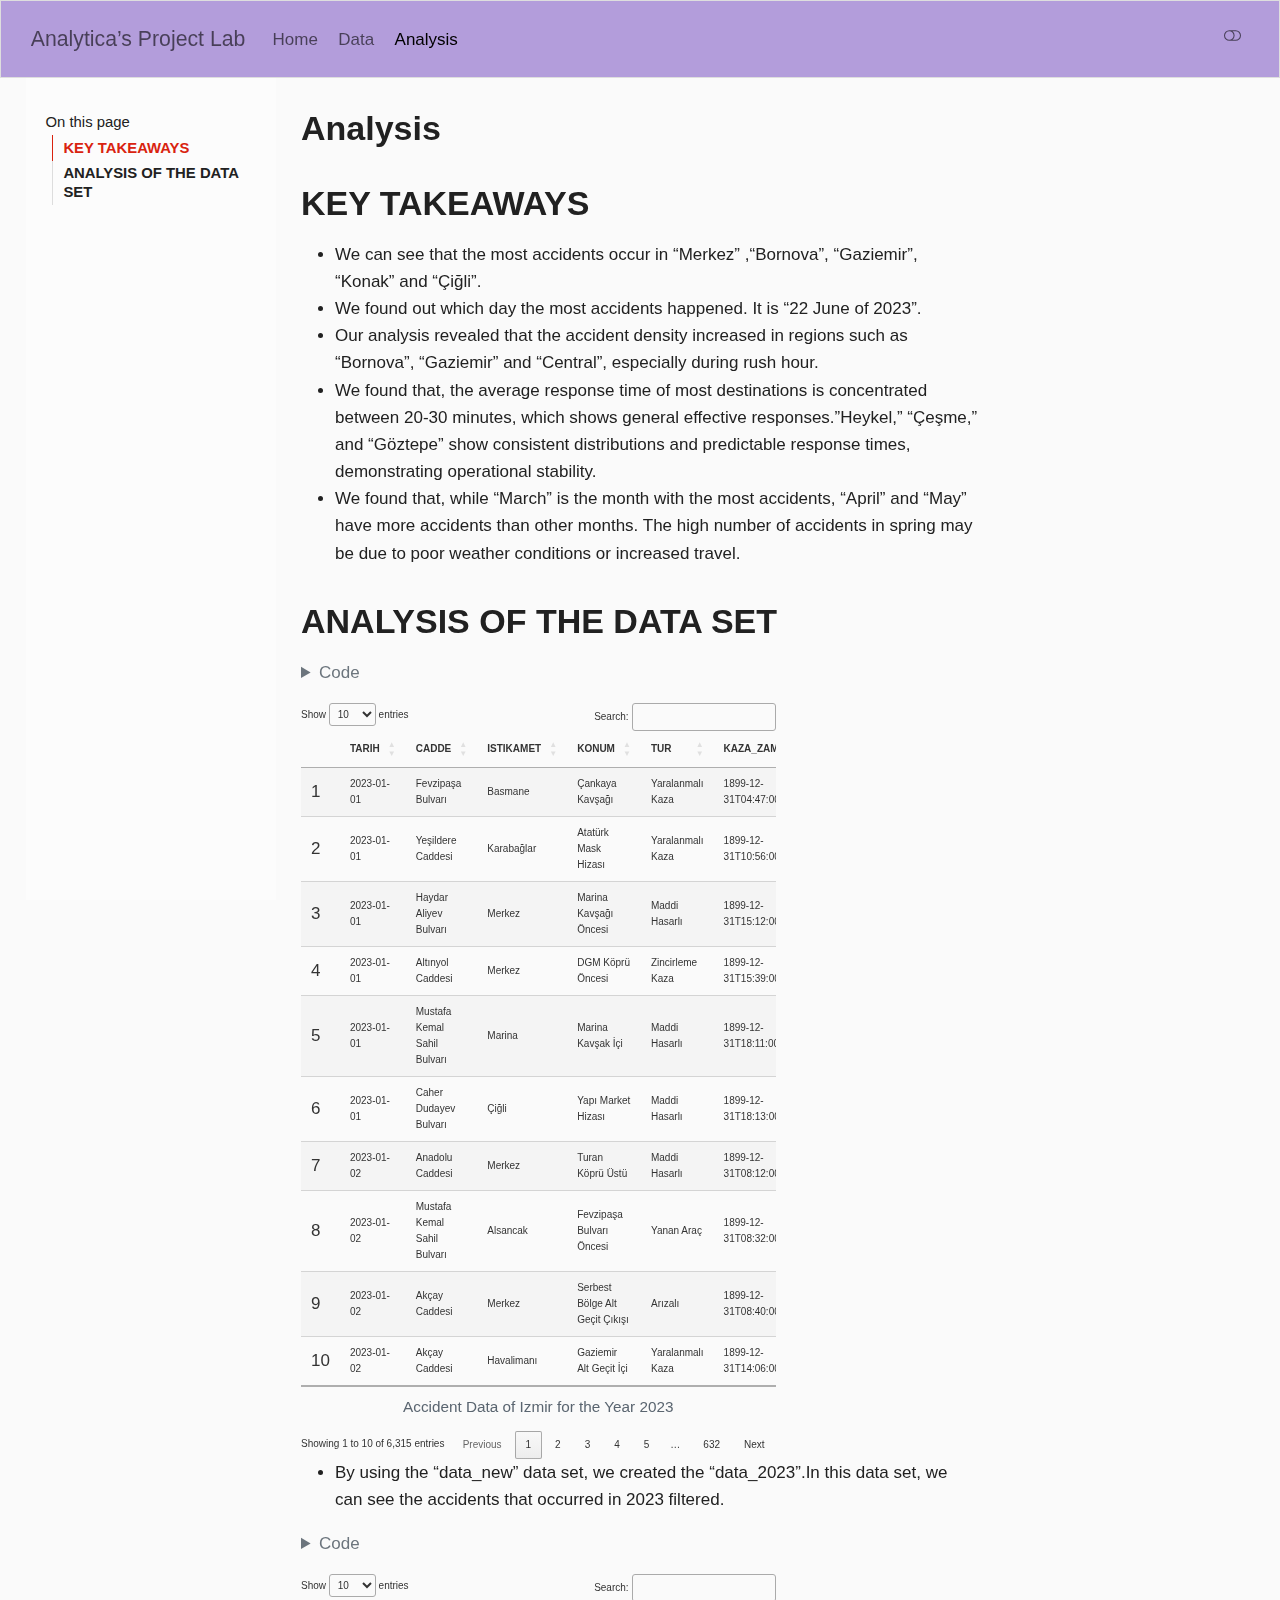
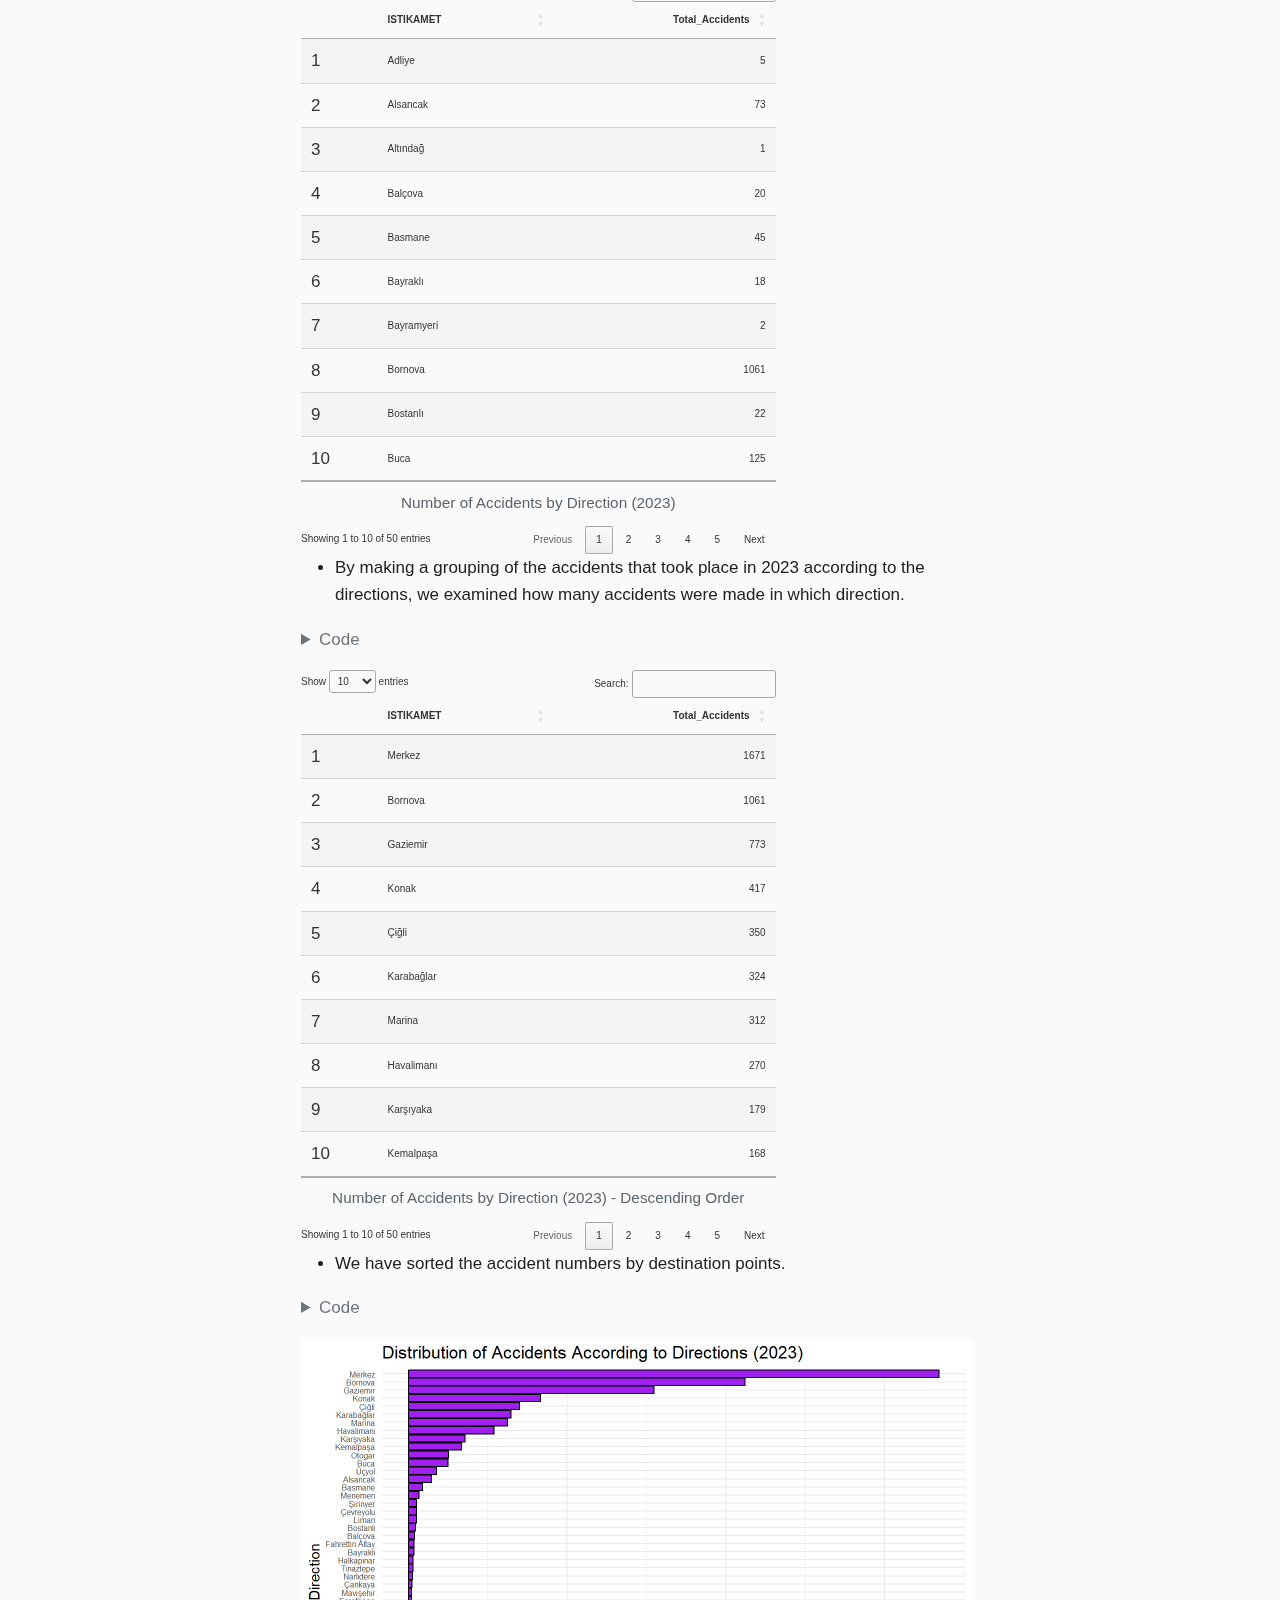
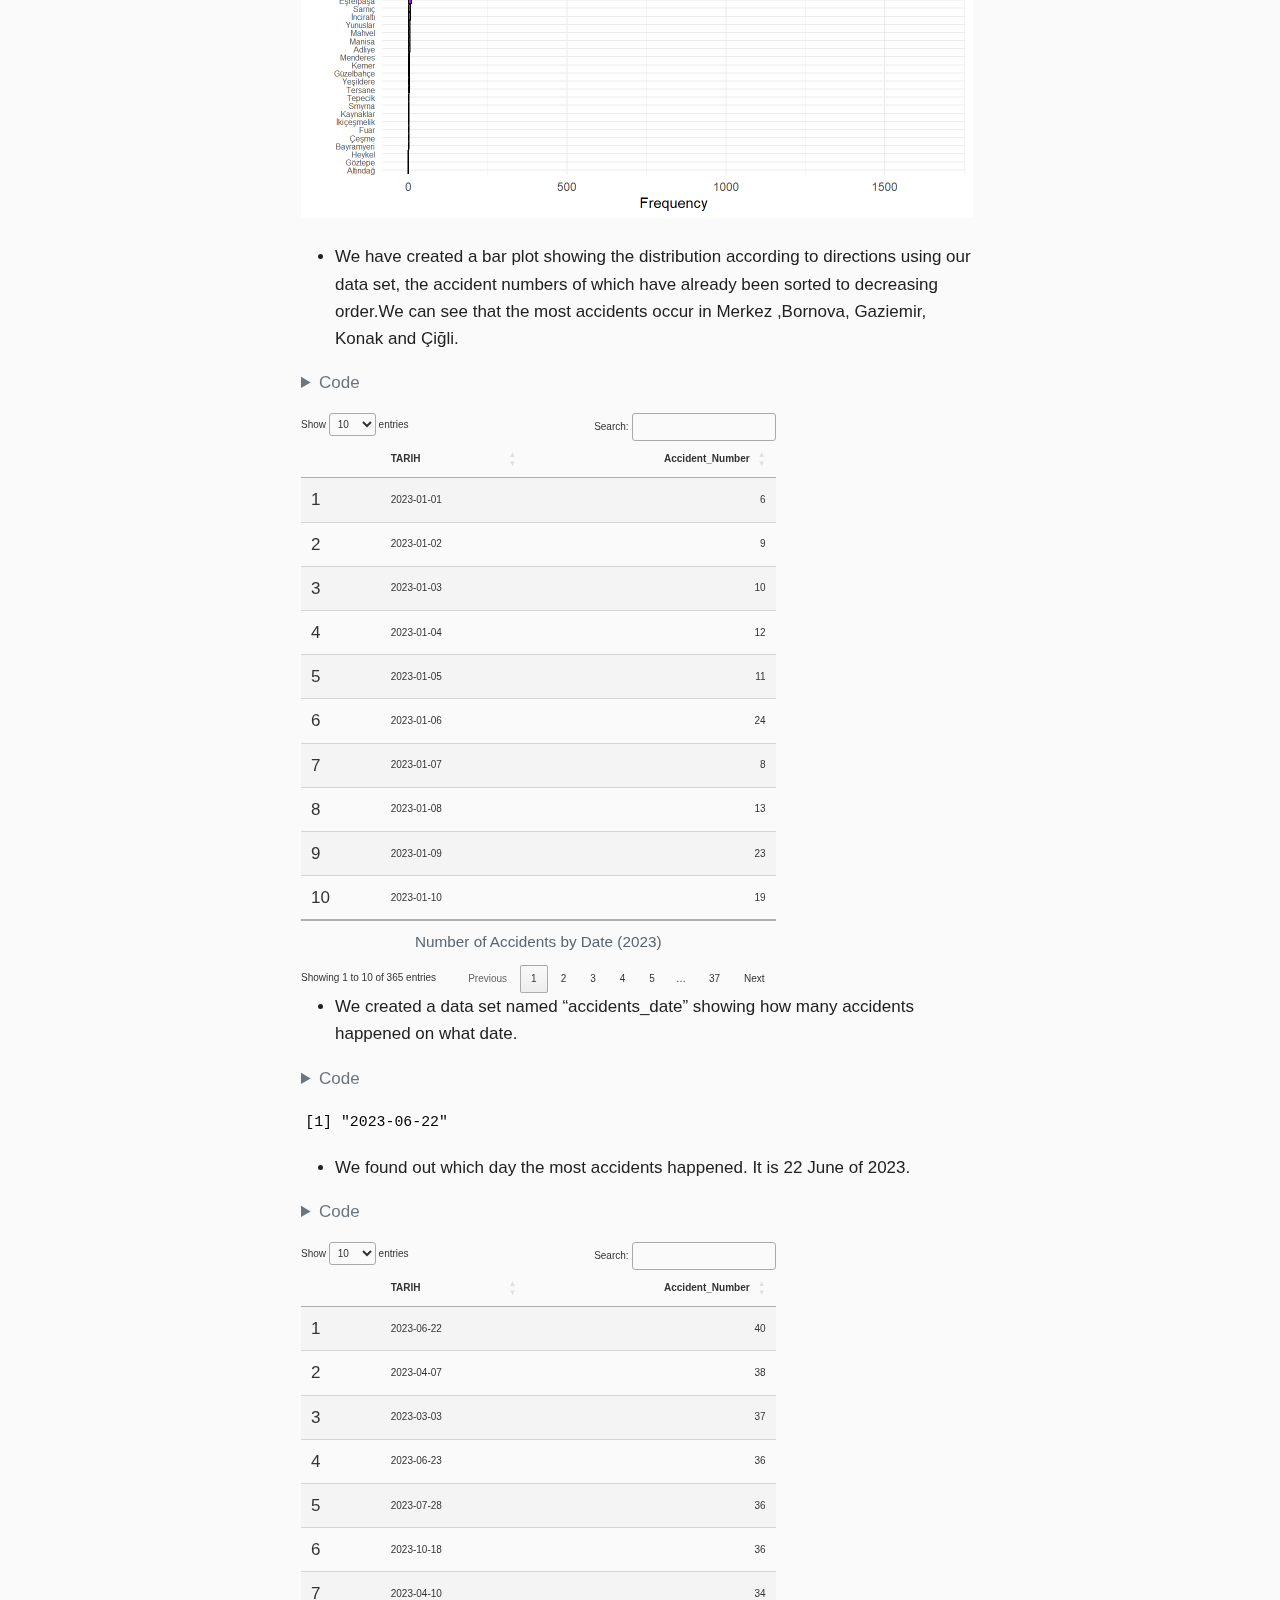
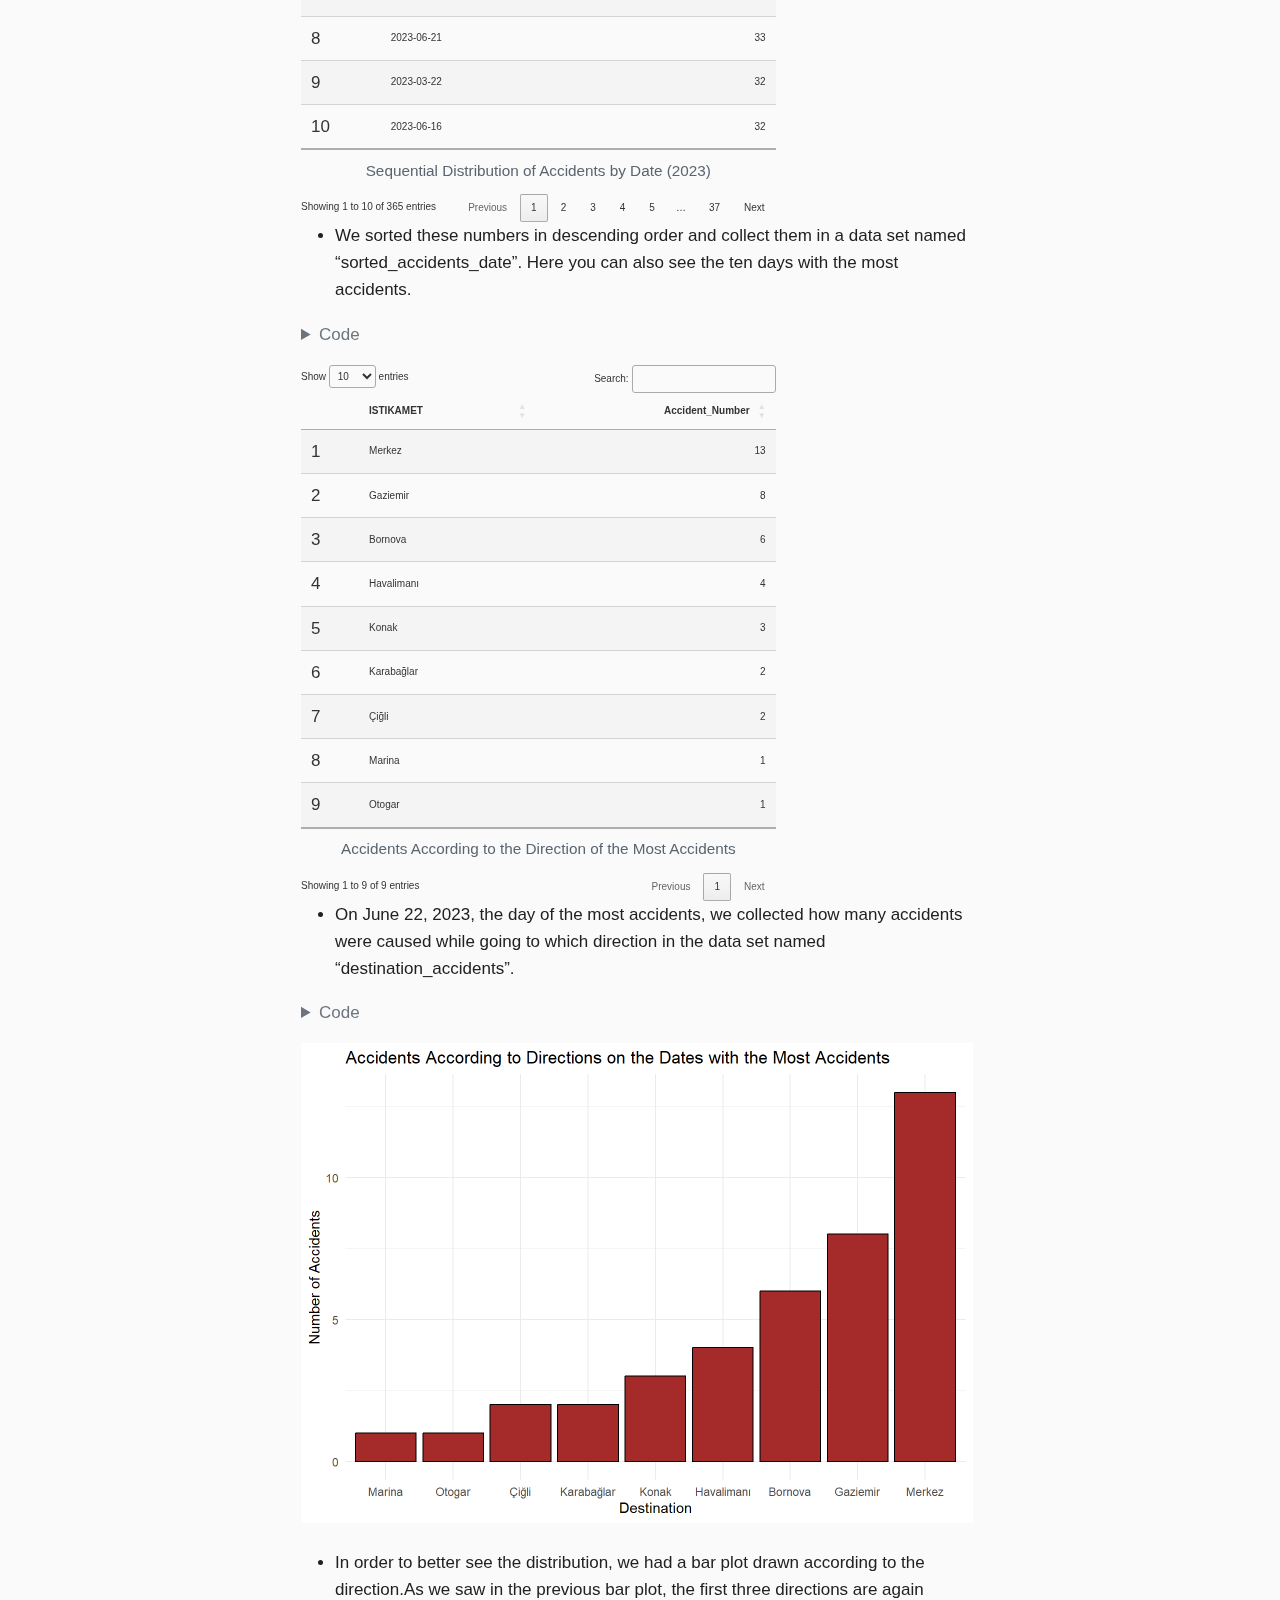
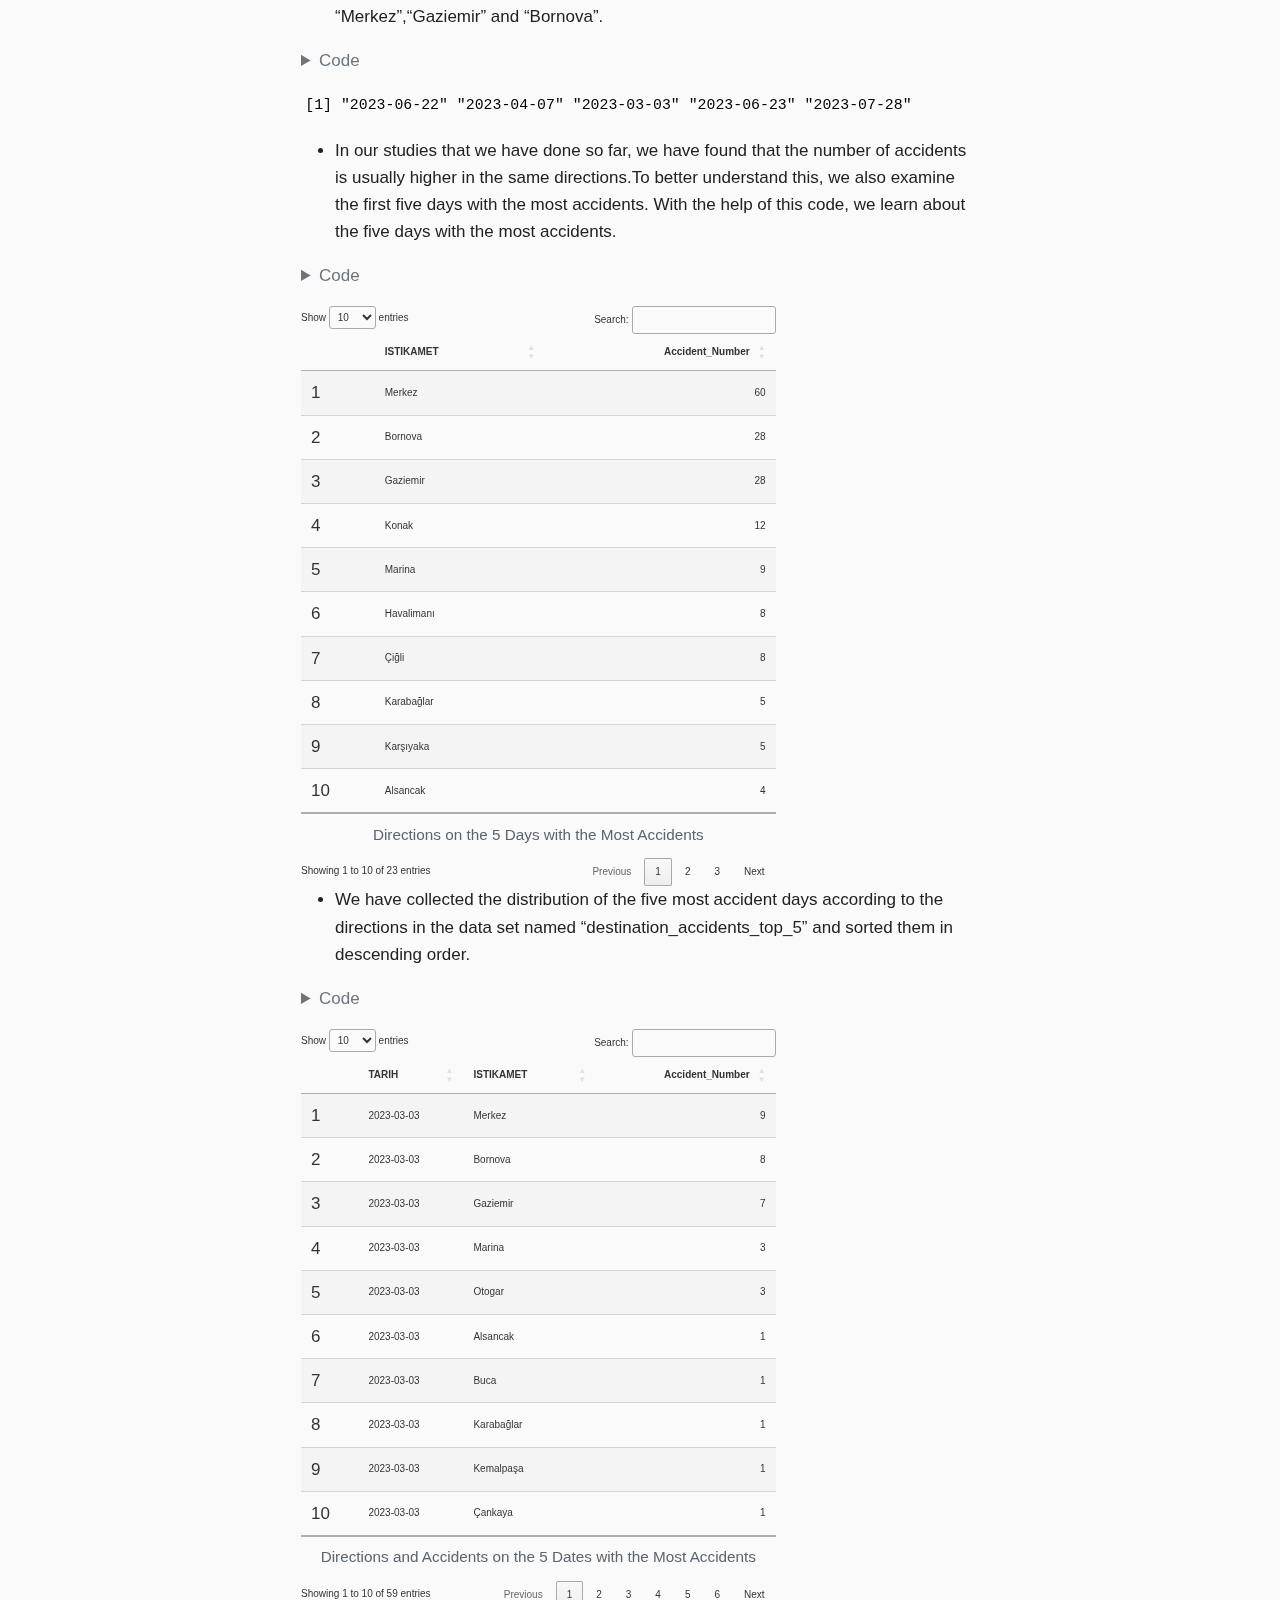
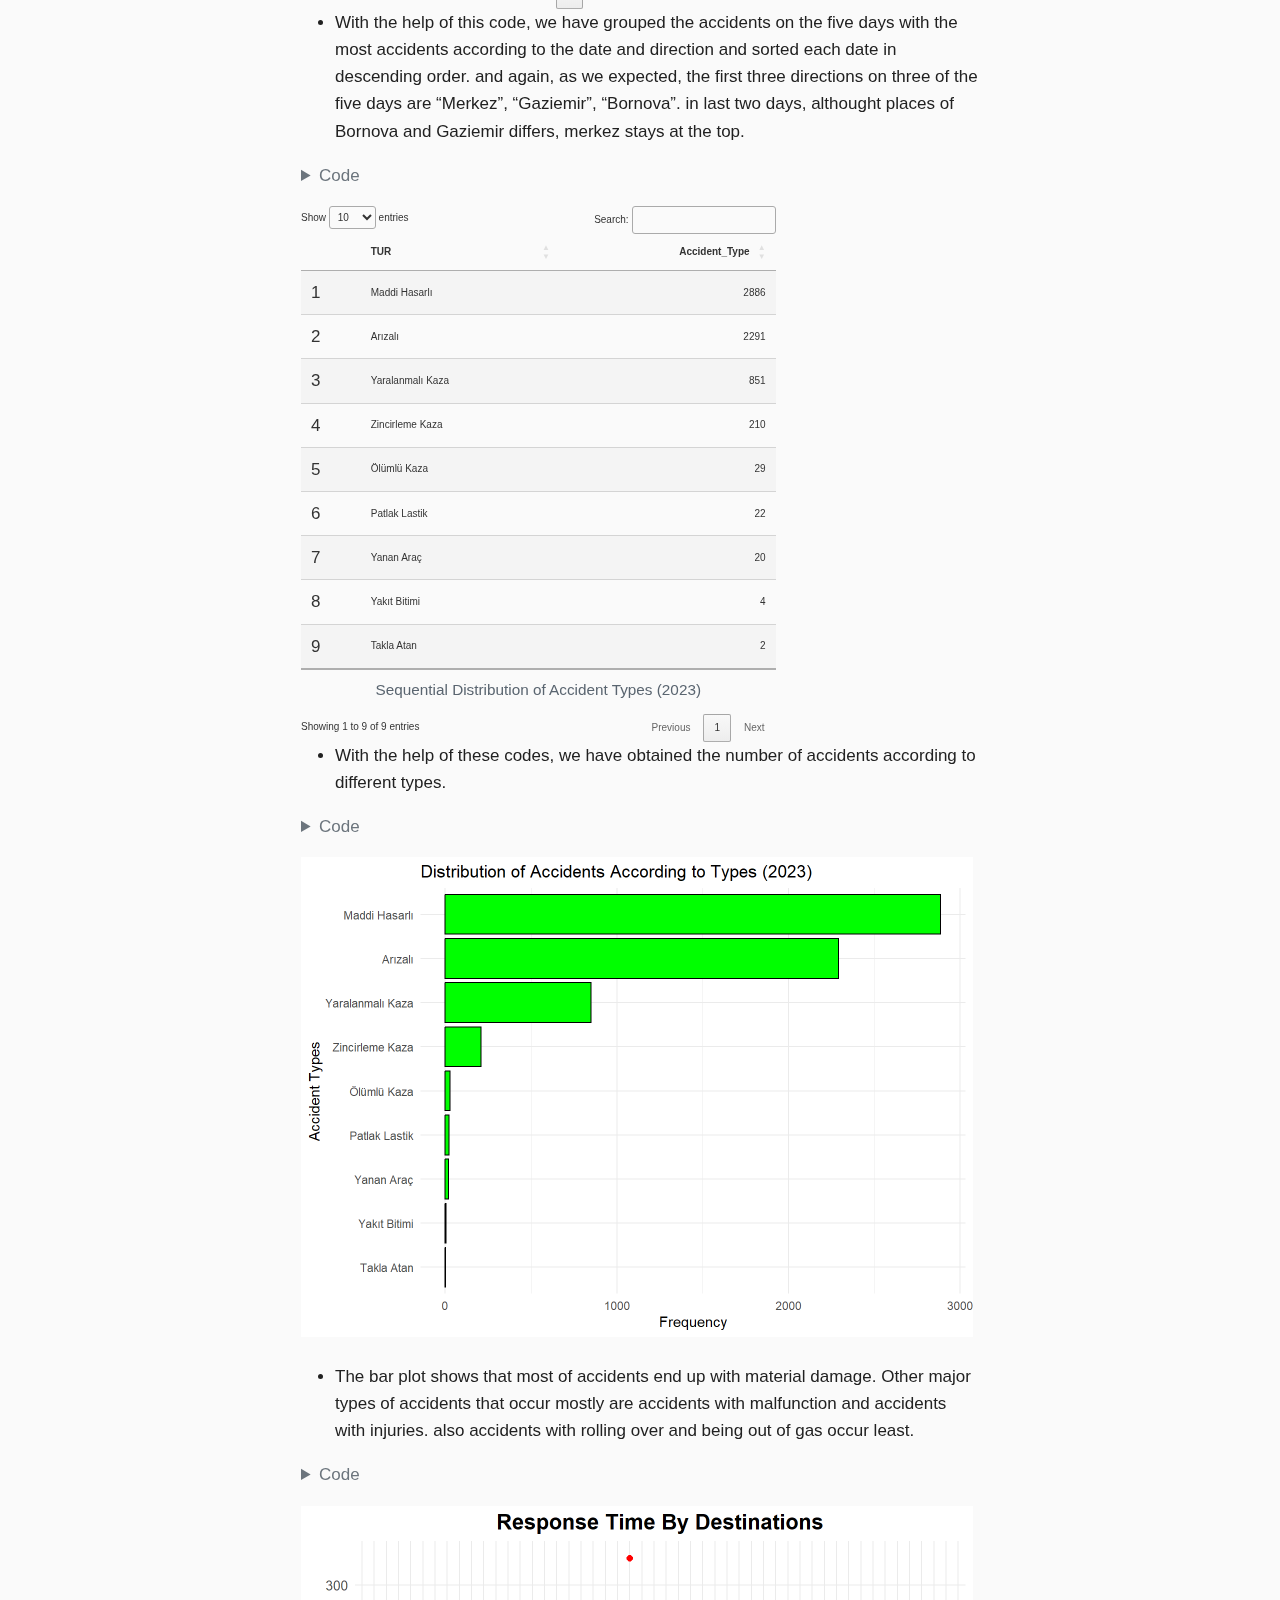
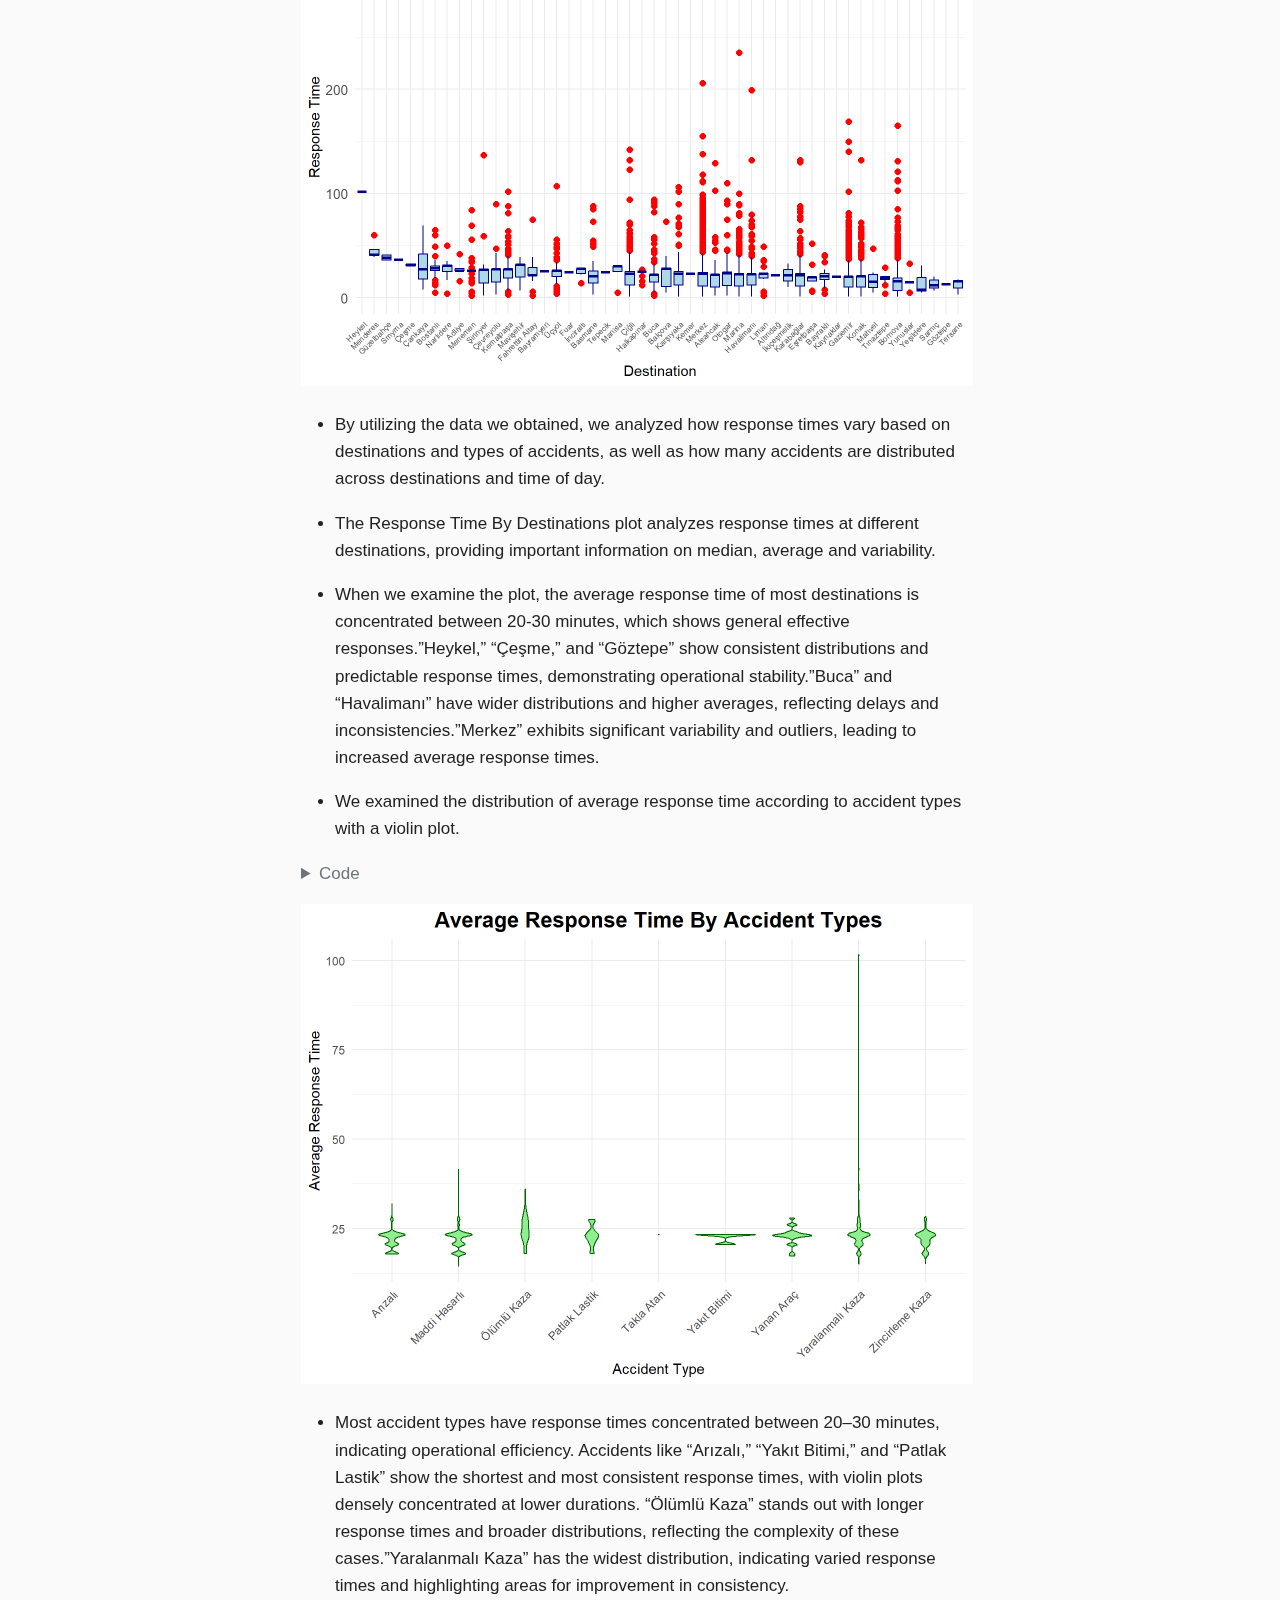
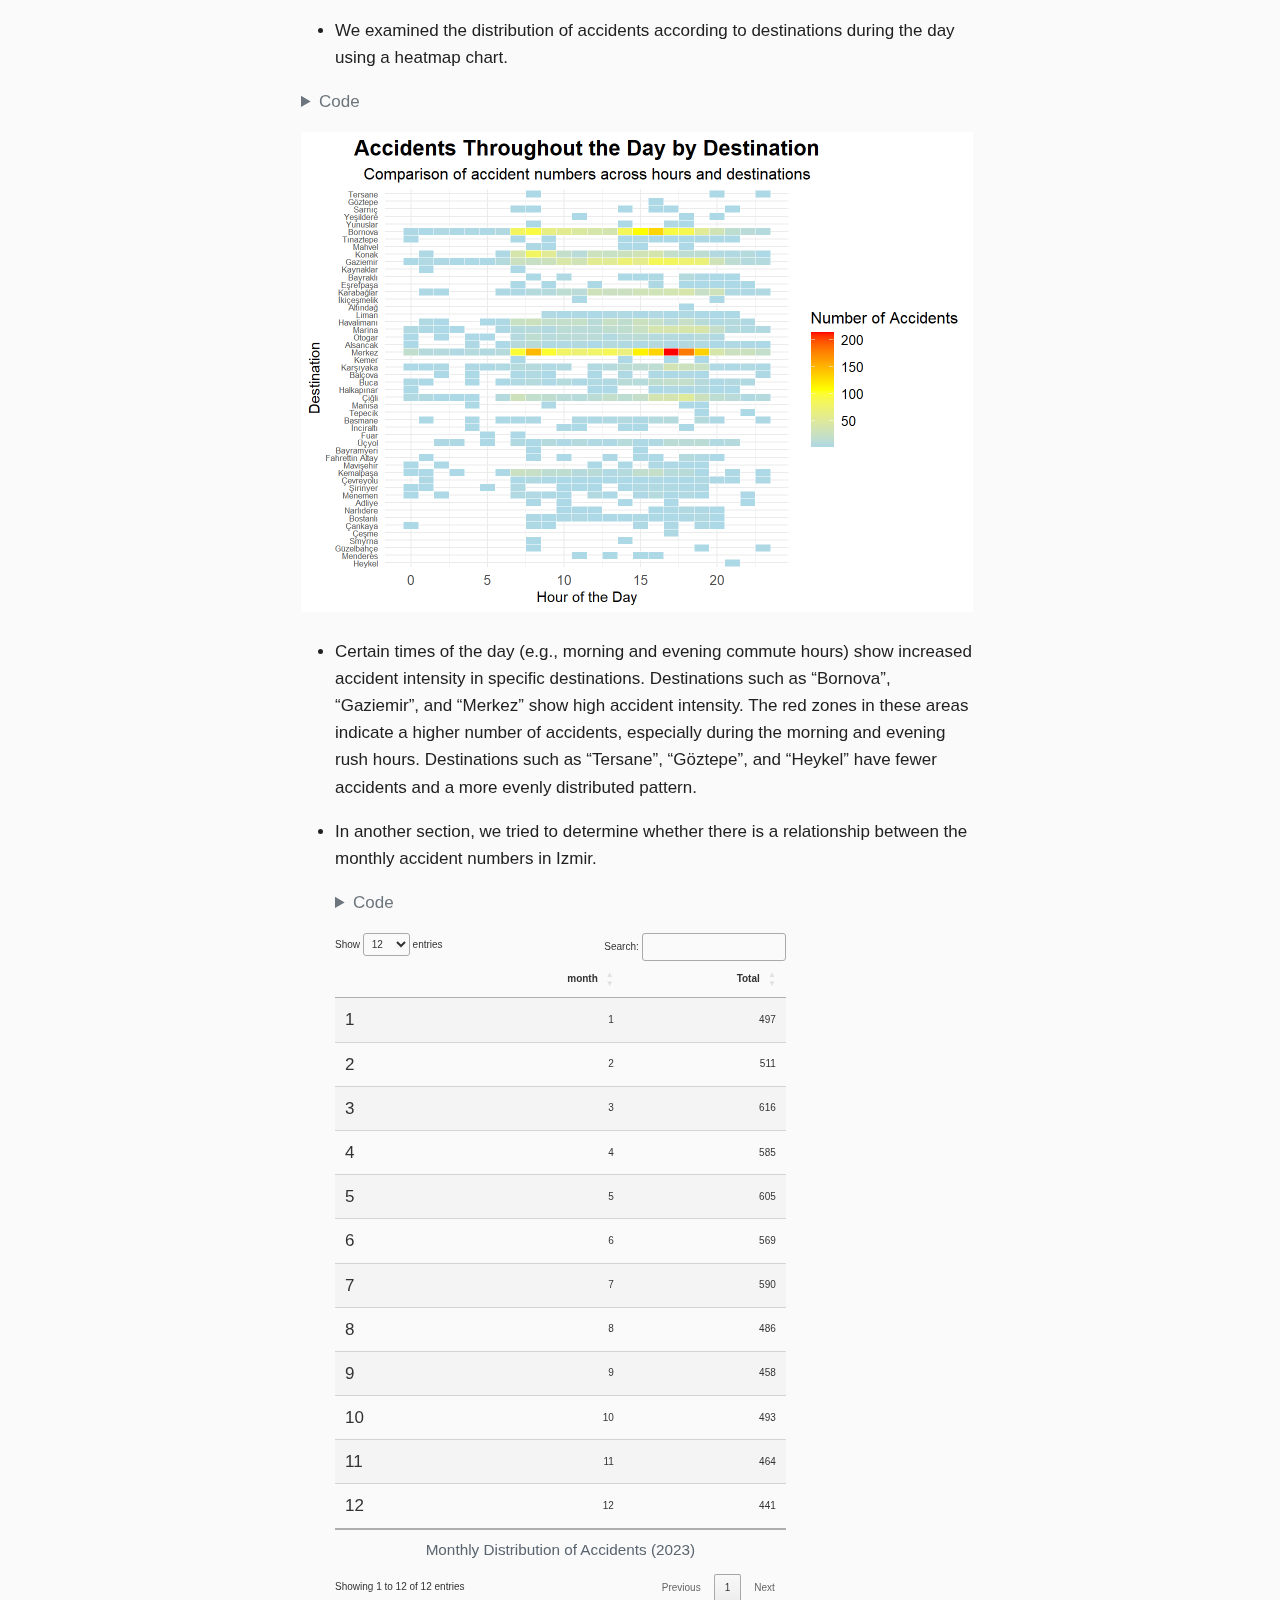
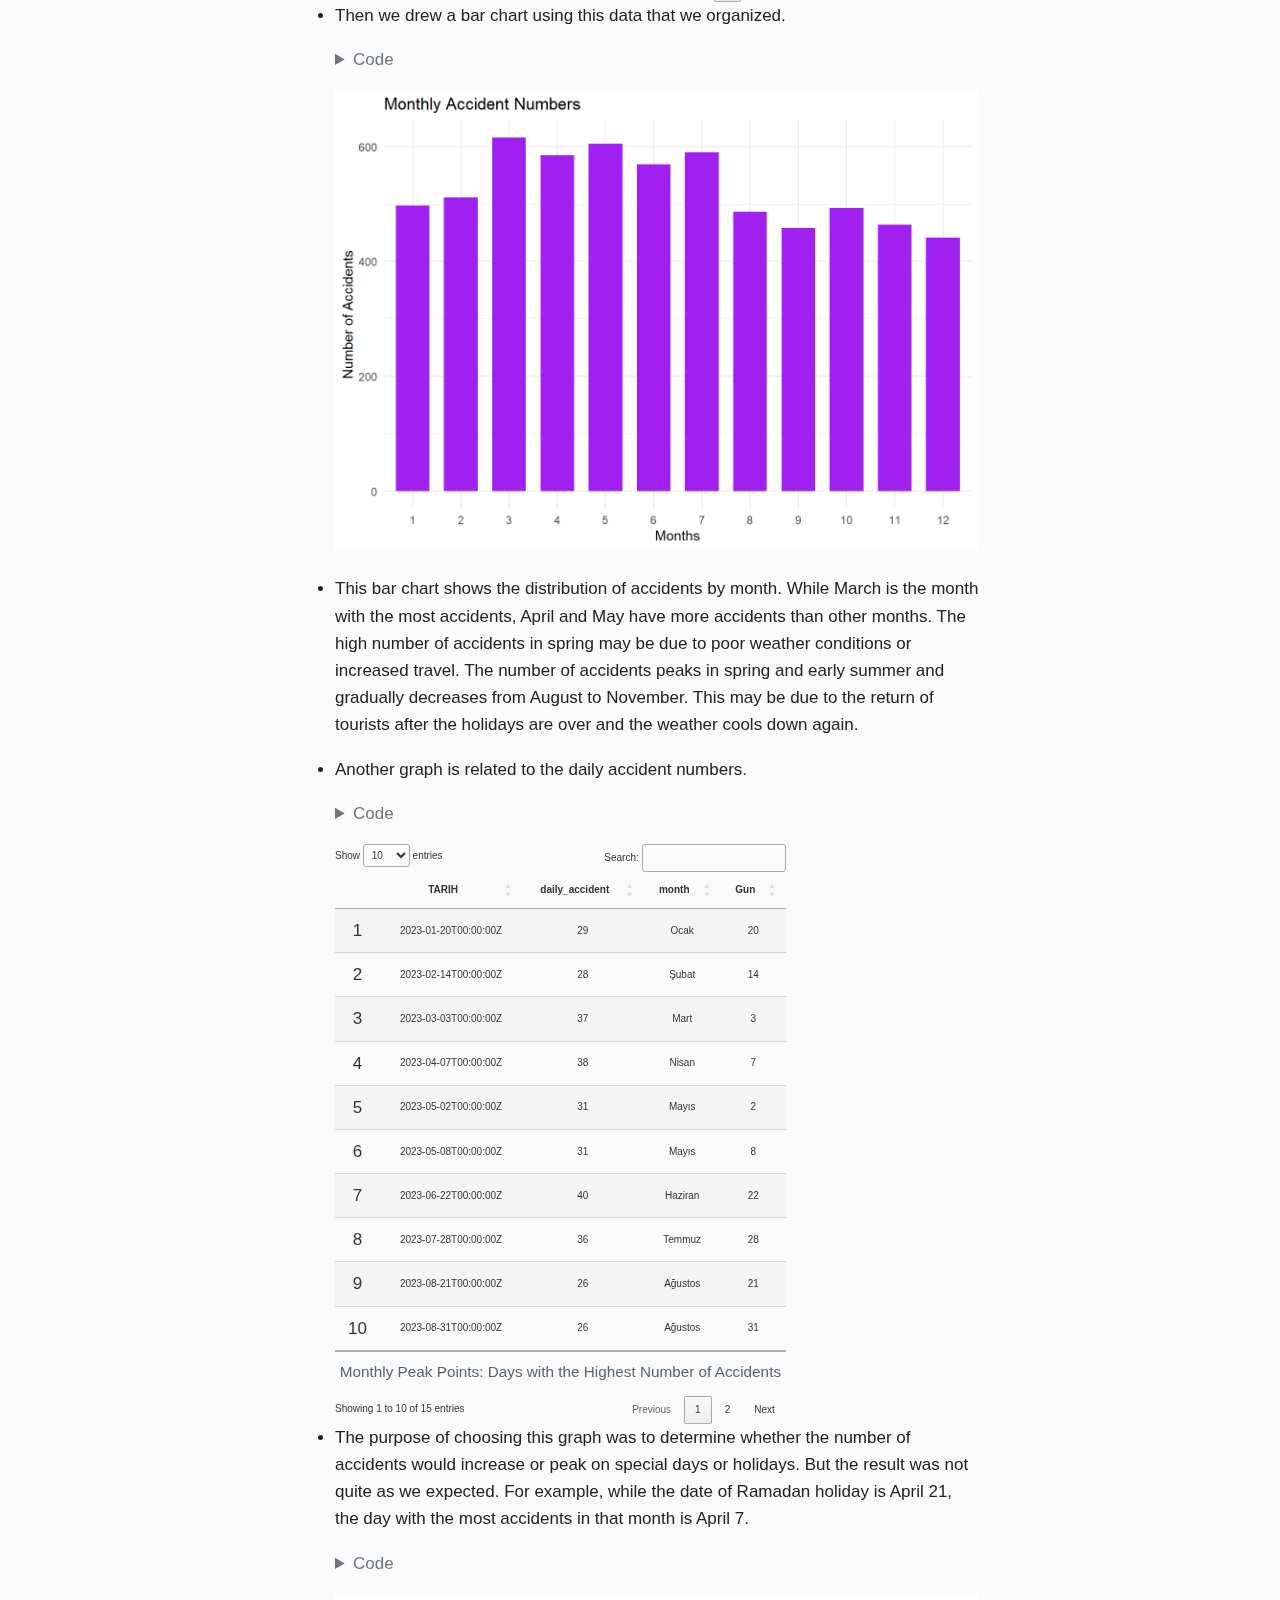
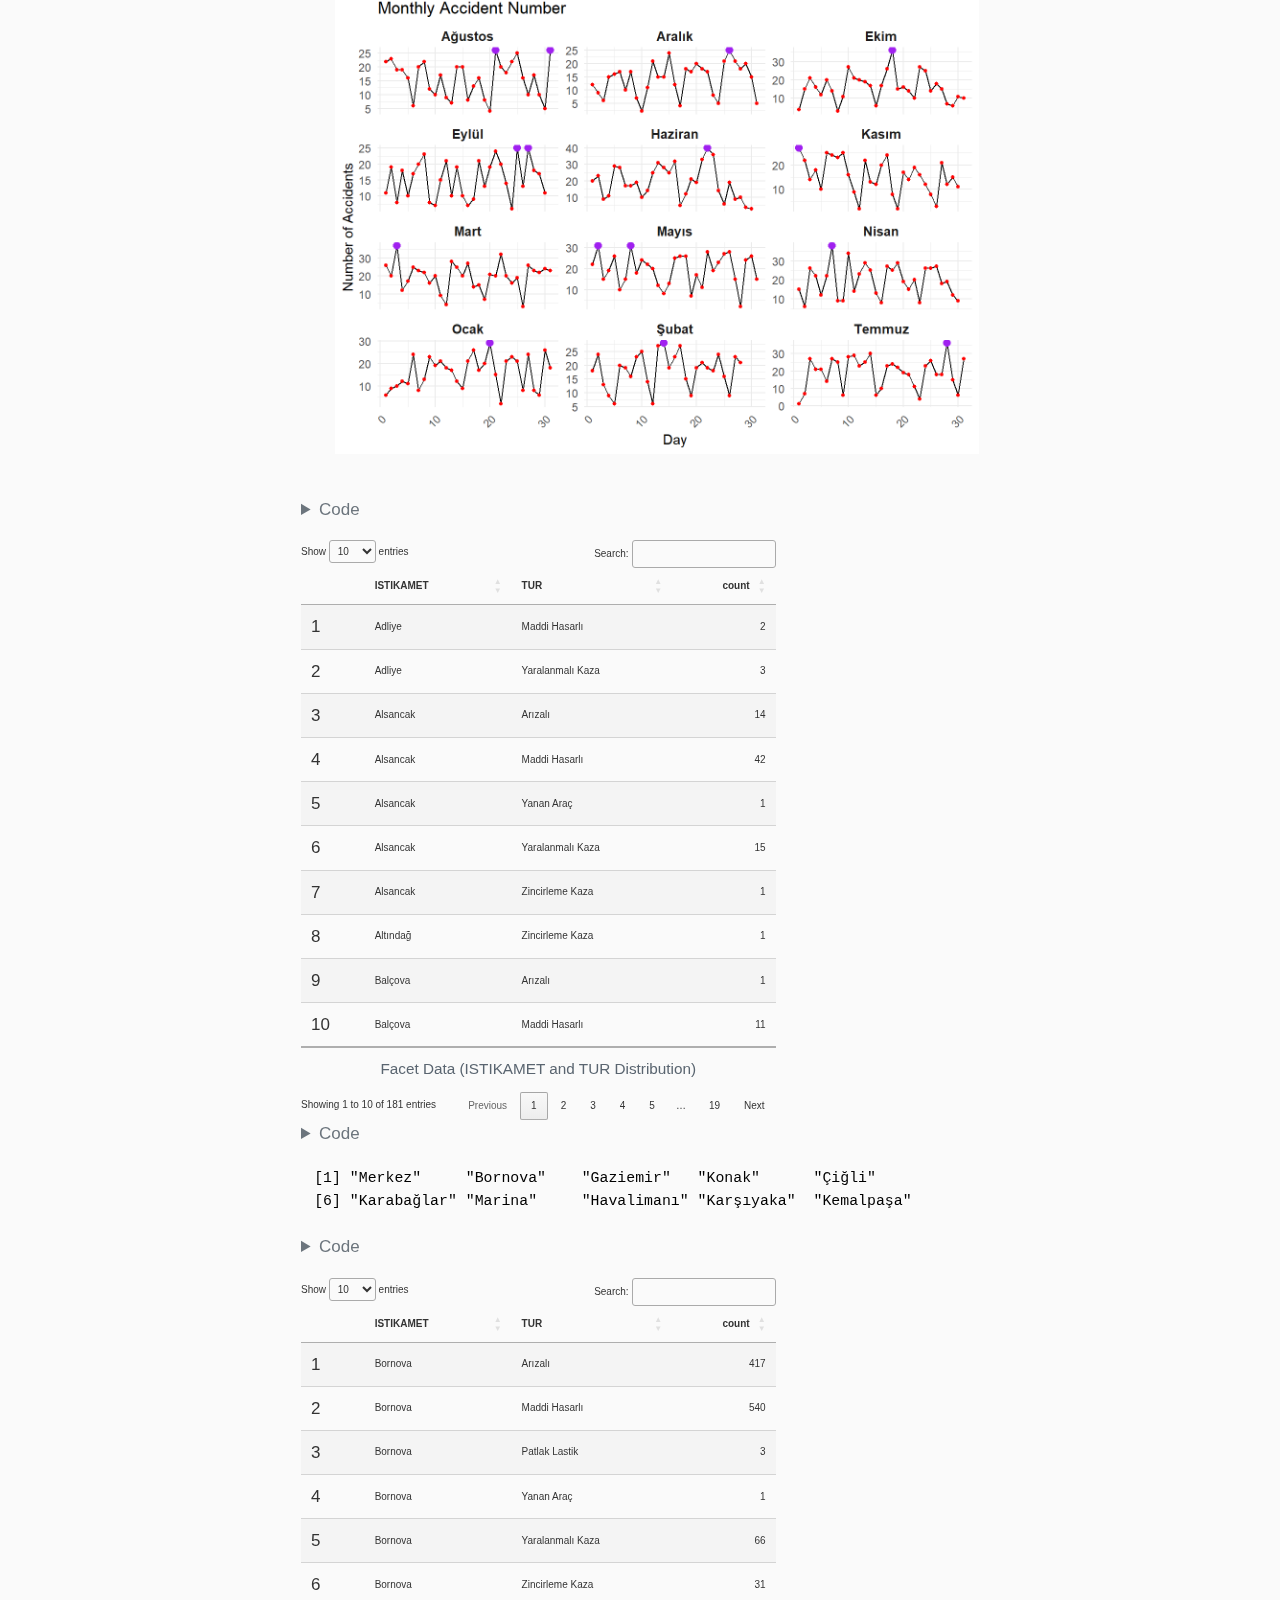
==== commit c2d273b8: "ss" ====
--- a/docs/analysis.html
+++ b/docs/analysis.html
@@ -173,7 +173,8 @@
     <h2 id="toc-title">On this page</h2>
    
   <ul>
-  <li><a href="#analysis-of-the-data-set" id="toc-analysis-of-the-data-set" class="nav-link active" data-scroll-target="#analysis-of-the-data-set"><strong>ANALYSIS OF THE DATA SET</strong></a></li>
+  <li><a href="#key-takeaways" id="toc-key-takeaways" class="nav-link active" data-scroll-target="#key-takeaways"><strong>KEY TAKEAWAYS</strong></a></li>
+  <li><a href="#analysis-of-the-data-set" id="toc-analysis-of-the-data-set" class="nav-link" data-scroll-target="#analysis-of-the-data-set"><strong>ANALYSIS OF THE DATA SET</strong></a></li>
   </ul>
 </nav>
 </nav>
@@ -203,6 +204,16 @@
 </header>
 
 
+<section id="key-takeaways" class="level1">
+<h1><strong>KEY TAKEAWAYS</strong></h1>
+<ul>
+<li>We can see that the most accidents occur in “Merkez” ,“Bornova”, “Gaziemir”, “Konak” and “Çiğli”.</li>
+<li>We found out which day the most accidents happened. It is “22 June of 2023”.</li>
+<li>Our analysis revealed that the accident density increased in regions such as “Bornova”, “Gaziemir” and “Central”, especially during rush hour.</li>
+<li>We found that, the average response time of most destinations is concentrated between 20-30 minutes, which shows general effective responses.”Heykel,” “Çeşme,” and “Göztepe” show consistent distributions and predictable response times, demonstrating operational stability.</li>
+<li>We found that, while “March” is the month with the most accidents, “April” and “May” have more accidents than other months. The high number of accidents in spring may be due to poor weather conditions or increased travel.</li>
+</ul>
+</section>
 <section id="analysis-of-the-data-set" class="level1">
 <h1><strong>ANALYSIS OF THE DATA SET</strong></h1>
 <div class="cell">
@@ -231,8 +242,8 @@
 <span id="cb1-21"><a href="#cb1-21" aria-hidden="true" tabindex="-1"></a>  )</span></code><button title="Copy to Clipboard" class="code-copy-button"><i class="bi"></i></button></pre></div>
 </details>
 <div class="cell-output-display">
-<div class="datatables html-widget html-fill-item" id="htmlwidget-0b6dbf6668dac012a7e1" style="width:100%;height:auto;"></div>
-<script type="application/json" data-for="htmlwidget-0b6dbf6668dac012a7e1">{"x":{"filter":"none","vertical":false,"caption":"<caption>Accident Data of Izmir  for the Year 2023<\/caption>","data":[["1","2","3","4","5","6","7","8","9","10","11","12","13","14","15","16","17","18","19","20","21","22","23","24","25","26","27","28","29","30","31","32","33","34","35","36","37","38","39","40","41","42","43","44","45","46","47","48","49","50","51","52","53","54","55","56","57","58","59","60","61","62","63","64","65","66","67","68","69","70","71","72","73","74","75","76","77","78","79","80","81","82","83","84","85","86","87","88","89","90","91","92","93","94","95","96","97","98","99","100","101","102","103","104","105","106","107","108","109","110","111","112","113","114","115","116","117","118","119","120","121","122","123","124","125","126","127","128","129","130","131","132","133","134","135","136","137","138","139","140","141","142","143","144","145","146","147","148","149","150","151","152","153","154","155","156","157","158","159","160","161","162","163","164","165","166","167","168","169","170","171","172","173","174","175","176","177","178","179","180","181","182","183","184","185","186","187","188","189","190","191","192","193","194","195","196","197","198","199","200","201","202","203","204","205","206","207","208","209","210","211","212","213","214","215","216","217","218","219","220","221","222","223","224","225","226","227","228","229","230","231","232","233","234","235","236","237","238","239","240","241","242","243","244","245","246","247","248","249","250","251","252","253","254","255","256","257","258","259","260","261","262","263","264","265","266","267","268","269","270","271","272","273","274","275","276","277","278","279","280","281","282","283","284","285","286","287","288","289","290","291","292","293","294","295","296","297","298","299","300","301","302","303","304","305","306","307","308","309","310","311","312","313","314","315","316","317","318","319","320","321","322","323","324","325","326","327","328","329","330","331","332","333","334","335","336","337","338","339","340","341","342","343","344","345","346","347","348","349","350","351","352","353","354","355","356","357","358","359","360","361","362","363","364","365","366","367","368","369","370","371","372","373","374","375","376","377","378","379","380","381","382","383","384","385","386","387","388","389","390","391","392","393","394","395","396","397","398","399","400","401","402","403","404","405","406","407","408","409","410","411","412","413","414","415","416","417","418","419","420","421","422","423","424","425","426","427","428","429","430","431","432","433","434","435","436","437","438","439","440","441","442","443","444","445","446","447","448","449","450","451","452","453","454","455","456","457","458","459","460","461","462","463","464","465","466","467","468","469","470","471","472","473","474","475","476","477","478","479","480","481","482","483","484","485","486","487","488","489","490","491","492","493","494","495","496","497","498","499","500","501","502","503","504","505","506","507","508","509","510","511","512","513","514","515","516","517","518","519","520","521","522","523","524","525","526","527","528","529","530","531","532","533","534","535","536","537","538","539","540","541","542","543","544","545","546","547","548","549","550","551","552","553","554","555","556","557","558","559","560","561","562","563","564","565","566","567","568","569","570","571","572","573","574","575","576","577","578","579","580","581","582","583","584","585","586","587","588","589","590","591","592","593","594","595","596","597","598","599","600","601","602","603","604","605","606","607","608","609","610","611","612","613","614","615","616","617","618","619","620","621","622","623","624","625","626","627","628","629","630","631","632","633","634","635","636","637","638","639","640","641","642","643","644","645","646","647","648","649","650","651","652","653","654","655","656","657","658","659","660","661","662","663","664","665","666","667","668","669","670","671","672","673","674","675","676","677","678","679","680","681","682","683","684","685","686","687","688","689","690","691","692","693","694","695","696","697","698","699","700","701","702","703","704","705","706","707","708","709","710","711","712","713","714","715","716","717","718","719","720","721","722","723","724","725","726","727","728","729","730","731","732","733","734","735","736","737","738","739","740","741","742","743","744","745","746","747","748","749","750","751","752","753","754","755","756","757","758","759","760","761","762","763","764","765","766","767","768","769","770","771","772","773","774","775","776","777","778","779","780","781","782","783","784","785","786","787","788","789","790","791","792","793","794","795","796","797","798","799","800","801","802","803","804","805","806","807","808","809","810","811","812","813","814","815","816","817","818","819","820","821","822","823","824","825","826","827","828","829","830","831","832","833","834","835","836","837","838","839","840","841","842","843","844","845","846","847","848","849","850","851","852","853","854","855","856","857","858","859","860","861","862","863","864","865","866","867","868","869","870","871","872","873","874","875","876","877","878","879","880","881","882","883","884","885","886","887","888","889","890","891","892","893","894","895","896","897","898","899","900","901","902","903","904","905","906","907","908","909","910","911","912","913","914","915","916","917","918","919","920","921","922","923","924","925","926","927","928","929","930","931","932","933","934","935","936","937","938","939","940","941","942","943","944","945","946","947","948","949","950","951","952","953","954","955","956","957","958","959","960","961","962","963","964","965","966","967","968","969","970","971","972","973","974","975","976","977","978","979","980","981","982","983","984","985","986","987","988","989","990","991","992","993","994","995","996","997","998","999","1000","1001","1002","1003","1004","1005","1006","1007","1008","1009","1010","1011","1012","1013","1014","1015","1016","1017","1018","1019","1020","1021","1022","1023","1024","1025","1026","1027","1028","1029","1030","1031","1032","1033","1034","1035","1036","1037","1038","1039","1040","1041","1042","1043","1044","1045","1046","1047","1048","1049","1050","1051","1052","1053","1054","1055","1056","1057","1058","1059","1060","1061","1062","1063","1064","1065","1066","1067","1068","1069","1070","1071","1072","1073","1074","1075","1076","1077","1078","1079","1080","1081","1082","1083","1084","1085","1086","1087","1088","1089","1090","1091","1092","1093","1094","1095","1096","1097","1098","1099","1100","1101","1102","1103","1104","1105","1106","1107","1108","1109","1110","1111","1112","1113","1114","1115","1116","1117","1118","1119","1120","1121","1122","1123","1124","1125","1126","1127","1128","1129","1130","1131","1132","1133","1134","1135","1136","1137","1138","1139","1140","1141","1142","1143","1144","1145","1146","1147","1148","1149","1150","1151","1152","1153","1154","1155","1156","1157","1158","1159","1160","1161","1162","1163","1164","1165","1166","1167","1168","1169","1170","1171","1172","1173","1174","1175","1176","1177","1178","1179","1180","1181","1182","1183","1184","1185","1186","1187","1188","1189","1190","1191","1192","1193","1194","1195","1196","1197","1198","1199","1200","1201","1202","1203","1204","1205","1206","1207","1208","1209","1210","1211","1212","1213","1214","1215","1216","1217","1218","1219","1220","1221","1222","1223","1224","1225","1226","1227","1228","1229","1230","1231","1232","1233","1234","1235","1236","1237","1238","1239","1240","1241","1242","1243","1244","1245","1246","1247","1248","1249","1250","1251","1252","1253","1254","1255","1256","1257","1258","1259","1260","1261","1262","1263","1264","1265","1266","1267","1268","1269","1270","1271","1272","1273","1274","1275","1276","1277","1278","1279","1280","1281","1282","1283","1284","1285","1286","1287","1288","1289","1290","1291","1292","1293","1294","1295","1296","1297","1298","1299","1300","1301","1302","1303","1304","1305","1306","1307","1308","1309","1310","1311","1312","1313","1314","1315","1316","1317","1318","1319","1320","1321","1322","1323","1324","1325","1326","1327","1328","1329","1330","1331","1332","1333","1334","1335","1336","1337","1338","1339","1340","1341","1342","1343","1344","1345","1346","1347","1348","1349","1350","1351","1352","1353","1354","1355","1356","1357","1358","1359","1360","1361","1362","1363","1364","1365","1366","1367","1368","1369","1370","1371","1372","1373","1374","1375","1376","1377","1378","1379","1380","1381","1382","1383","1384","1385","1386","1387","1388","1389","1390","1391","1392","1393","1394","1395","1396","1397","1398","1399","1400","1401","1402","1403","1404","1405","1406","1407","1408","1409","1410","1411","1412","1413","1414","1415","1416","1417","1418","1419","1420","1421","1422","1423","1424","1425","1426","1427","1428","1429","1430","1431","1432","1433","1434","1435","1436","1437","1438","1439","1440","1441","1442","1443","1444","1445","1446","1447","1448","1449","1450","1451","1452","1453","1454","1455","1456","1457","1458","1459","1460","1461","1462","1463","1464","1465","1466","1467","1468","1469","1470","1471","1472","1473","1474","1475","1476","1477","1478","1479","1480","1481","1482","1483","1484","1485","1486","1487","1488","1489","1490","1491","1492","1493","1494","1495","1496","1497","1498","1499","1500","1501","1502","1503","1504","1505","1506","1507","1508","1509","1510","1511","1512","1513","1514","1515","1516","1517","1518","1519","1520","1521","1522","1523","1524","1525","1526","1527","1528","1529","1530","1531","1532","1533","1534","1535","1536","1537","1538","1539","1540","1541","1542","1543","1544","1545","1546","1547","1548","1549","1550","1551","1552","1553","1554","1555","1556","1557","1558","1559","1560","1561","1562","1563","1564","1565","1566","1567","1568","1569","1570","1571","1572","1573","1574","1575","1576","1577","1578","1579","1580","1581","1582","1583","1584","1585","1586","1587","1588","1589","1590","1591","1592","1593","1594","1595","1596","1597","1598","1599","1600","1601","1602","1603","1604","1605","1606","1607","1608","1609","1610","1611","1612","1613","1614","1615","1616","1617","1618","1619","1620","1621","1622","1623","1624","1625","1626","1627","1628","1629","1630","1631","1632","1633","1634","1635","1636","1637","1638","1639","1640","1641","1642","1643","1644","1645","1646","1647","1648","1649","1650","1651","1652","1653","1654","1655","1656","1657","1658","1659","1660","1661","1662","1663","1664","1665","1666","1667","1668","1669","1670","1671","1672","1673","1674","1675","1676","1677","1678","1679","1680","1681","1682","1683","1684","1685","1686","1687","1688","1689","1690","1691","1692","1693","1694","1695","1696","1697","1698","1699","1700","1701","1702","1703","1704","1705","1706","1707","1708","1709","1710","1711","1712","1713","1714","1715","1716","1717","1718","1719","1720","1721","1722","1723","1724","1725","1726","1727","1728","1729","1730","1731","1732","1733","1734","1735","1736","1737","1738","1739","1740","1741","1742","1743","1744","1745","1746","1747","1748","1749","1750","1751","1752","1753","1754","1755","1756","1757","1758","1759","1760","1761","1762","1763","1764","1765","1766","1767","1768","1769","1770","1771","1772","1773","1774","1775","1776","1777","1778","1779","1780","1781","1782","1783","1784","1785","1786","1787","1788","1789","1790","1791","1792","1793","1794","1795","1796","1797","1798","1799","1800","1801","1802","1803","1804","1805","1806","1807","1808","1809","1810","1811","1812","1813","1814","1815","1816","1817","1818","1819","1820","1821","1822","1823","1824","1825","1826","1827","1828","1829","1830","1831","1832","1833","1834","1835","1836","1837","1838","1839","1840","1841","1842","1843","1844","1845","1846","1847","1848","1849","1850","1851","1852","1853","1854","1855","1856","1857","1858","1859","1860","1861","1862","1863","1864","1865","1866","1867","1868","1869","1870","1871","1872","1873","1874","1875","1876","1877","1878","1879","1880","1881","1882","1883","1884","1885","1886","1887","1888","1889","1890","1891","1892","1893","1894","1895","1896","1897","1898","1899","1900","1901","1902","1903","1904","1905","1906","1907","1908","1909","1910","1911","1912","1913","1914","1915","1916","1917","1918","1919","1920","1921","1922","1923","1924","1925","1926","1927","1928","1929","1930","1931","1932","1933","1934","1935","1936","1937","1938","1939","1940","1941","1942","1943","1944","1945","1946","1947","1948","1949","1950","1951","1952","1953","1954","1955","1956","1957","1958","1959","1960","1961","1962","1963","1964","1965","1966","1967","1968","1969","1970","1971","1972","1973","1974","1975","1976","1977","1978","1979","1980","1981","1982","1983","1984","1985","1986","1987","1988","1989","1990","1991","1992","1993","1994","1995","1996","1997","1998","1999","2000","2001","2002","2003","2004","2005","2006","2007","2008","2009","2010","2011","2012","2013","2014","2015","2016","2017","2018","2019","2020","2021","2022","2023","2024","2025","2026","2027","2028","2029","2030","2031","2032","2033","2034","2035","2036","2037","2038","2039","2040","2041","2042","2043","2044","2045","2046","2047","2048","2049","2050","2051","2052","2053","2054","2055","2056","2057","2058","2059","2060","2061","2062","2063","2064","2065","2066","2067","2068","2069","2070","2071","2072","2073","2074","2075","2076","2077","2078","2079","2080","2081","2082","2083","2084","2085","2086","2087","2088","2089","2090","2091","2092","2093","2094","2095","2096","2097","2098","2099","2100","2101","2102","2103","2104","2105","2106","2107","2108","2109","2110","2111","2112","2113","2114","2115","2116","2117","2118","2119","2120","2121","2122","2123","2124","2125","2126","2127","2128","2129","2130","2131","2132","2133","2134","2135","2136","2137","2138","2139","2140","2141","2142","2143","2144","2145","2146","2147","2148","2149","2150","2151","2152","2153","2154","2155","2156","2157","2158","2159","2160","2161","2162","2163","2164","2165","2166","2167","2168","2169","2170","2171","2172","2173","2174","2175","2176","2177","2178","2179","2180","2181","2182","2183","2184","2185","2186","2187","2188","2189","2190","2191","2192","2193","2194","2195","2196","2197","2198","2199","2200","2201","2202","2203","2204","2205","2206","2207","2208","2209","2210","2211","2212","2213","2214","2215","2216","2217","2218","2219","2220","2221","2222","2223","2224","2225","2226","2227","2228","2229","2230","2231","2232","2233","2234","2235","2236","2237","2238","2239","2240","2241","2242","2243","2244","2245","2246","2247","2248","2249","2250","2251","2252","2253","2254","2255","2256","2257","2258","2259","2260","2261","2262","2263","2264","2265","2266","2267","2268","2269","2270","2271","2272","2273","2274","2275","2276","2277","2278","2279","2280","2281","2282","2283","2284","2285","2286","2287","2288","2289","2290","2291","2292","2293","2294","2295","2296","2297","2298","2299","2300","2301","2302","2303","2304","2305","2306","2307","2308","2309","2310","2311","2312","2313","2314","2315","2316","2317","2318","2319","2320","2321","2322","2323","2324","2325","2326","2327","2328","2329","2330","2331","2332","2333","2334","2335","2336","2337","2338","2339","2340","2341","2342","2343","2344","2345","2346","2347","2348","2349","2350","2351","2352","2353","2354","2355","2356","2357","2358","2359","2360","2361","2362","2363","2364","2365","2366","2367","2368","2369","2370","2371","2372","2373","2374","2375","2376","2377","2378","2379","2380","2381","2382","2383","2384","2385","2386","2387","2388","2389","2390","2391","2392","2393","2394","2395","2396","2397","2398","2399","2400","2401","2402","2403","2404","2405","2406","2407","2408","2409","2410","2411","2412","2413","2414","2415","2416","2417","2418","2419","2420","2421","2422","2423","2424","2425","2426","2427","2428","2429","2430","2431","2432","2433","2434","2435","2436","2437","2438","2439","2440","2441","2442","2443","2444","2445","2446","2447","2448","2449","2450","2451","2452","2453","2454","2455","2456","2457","2458","2459","2460","2461","2462","2463","2464","2465","2466","2467","2468","2469","2470","2471","2472","2473","2474","2475","2476","2477","2478","2479","2480","2481","2482","2483","2484","2485","2486","2487","2488","2489","2490","2491","2492","2493","2494","2495","2496","2497","2498","2499","2500","2501","2502","2503","2504","2505","2506","2507","2508","2509","2510","2511","2512","2513","2514","2515","2516","2517","2518","2519","2520","2521","2522","2523","2524","2525","2526","2527","2528","2529","2530","2531","2532","2533","2534","2535","2536","2537","2538","2539","2540","2541","2542","2543","2544","2545","2546","2547","2548","2549","2550","2551","2552","2553","2554","2555","2556","2557","2558","2559","2560","2561","2562","2563","2564","2565","2566","2567","2568","2569","2570","2571","2572","2573","2574","2575","2576","2577","2578","2579","2580","2581","2582","2583","2584","2585","2586","2587","2588","2589","2590","2591","2592","2593","2594","2595","2596","2597","2598","2599","2600","2601","2602","2603","2604","2605","2606","2607","2608","2609","2610","2611","2612","2613","2614","2615","2616","2617","2618","2619","2620","2621","2622","2623","2624","2625","2626","2627","2628","2629","2630","2631","2632","2633","2634","2635","2636","2637","2638","2639","2640","2641","2642","2643","2644","2645","2646","2647","2648","2649","2650","2651","2652","2653","2654","2655","2656","2657","2658","2659","2660","2661","2662","2663","2664","2665","2666","2667","2668","2669","2670","2671","2672","2673","2674","2675","2676","2677","2678","2679","2680","2681","2682","2683","2684","2685","2686","2687","2688","2689","2690","2691","2692","2693","2694","2695","2696","2697","2698","2699","2700","2701","2702","2703","2704","2705","2706","2707","2708","2709","2710","2711","2712","2713","2714","2715","2716","2717","2718","2719","2720","2721","2722","2723","2724","2725","2726","2727","2728","2729","2730","2731","2732","2733","2734","2735","2736","2737","2738","2739","2740","2741","2742","2743","2744","2745","2746","2747","2748","2749","2750","2751","2752","2753","2754","2755","2756","2757","2758","2759","2760","2761","2762","2763","2764","2765","2766","2767","2768","2769","2770","2771","2772","2773","2774","2775","2776","2777","2778","2779","2780","2781","2782","2783","2784","2785","2786","2787","2788","2789","2790","2791","2792","2793","2794","2795","2796","2797","2798","2799","2800","2801","2802","2803","2804","2805","2806","2807","2808","2809","2810","2811","2812","2813","2814","2815","2816","2817","2818","2819","2820","2821","2822","2823","2824","2825","2826","2827","2828","2829","2830","2831","2832","2833","2834","2835","2836","2837","2838","2839","2840","2841","2842","2843","2844","2845","2846","2847","2848","2849","2850","2851","2852","2853","2854","2855","2856","2857","2858","2859","2860","2861","2862","2863","2864","2865","2866","2867","2868","2869","2870","2871","2872","2873","2874","2875","2876","2877","2878","2879","2880","2881","2882","2883","2884","2885","2886","2887","2888","2889","2890","2891","2892","2893","2894","2895","2896","2897","2898","2899","2900","2901","2902","2903","2904","2905","2906","2907","2908","2909","2910","2911","2912","2913","2914","2915","2916","2917","2918","2919","2920","2921","2922","2923","2924","2925","2926","2927","2928","2929","2930","2931","2932","2933","2934","2935","2936","2937","2938","2939","2940","2941","2942","2943","2944","2945","2946","2947","2948","2949","2950","2951","2952","2953","2954","2955","2956","2957","2958","2959","2960","2961","2962","2963","2964","2965","2966","2967","2968","2969","2970","2971","2972","2973","2974","2975","2976","2977","2978","2979","2980","2981","2982","2983","2984","2985","2986","2987","2988","2989","2990","2991","2992","2993","2994","2995","2996","2997","2998","2999","3000","3001","3002","3003","3004","3005","3006","3007","3008","3009","3010","3011","3012","3013","3014","3015","3016","3017","3018","3019","3020","3021","3022","3023","3024","3025","3026","3027","3028","3029","3030","3031","3032","3033","3034","3035","3036","3037","3038","3039","3040","3041","3042","3043","3044","3045","3046","3047","3048","3049","3050","3051","3052","3053","3054","3055","3056","3057","3058","3059","3060","3061","3062","3063","3064","3065","3066","3067","3068","3069","3070","3071","3072","3073","3074","3075","3076","3077","3078","3079","3080","3081","3082","3083","3084","3085","3086","3087","3088","3089","3090","3091","3092","3093","3094","3095","3096","3097","3098","3099","3100","3101","3102","3103","3104","3105","3106","3107","3108","3109","3110","3111","3112","3113","3114","3115","3116","3117","3118","3119","3120","3121","3122","3123","3124","3125","3126","3127","3128","3129","3130","3131","3132","3133","3134","3135","3136","3137","3138","3139","3140","3141","3142","3143","3144","3145","3146","3147","3148","3149","3150","3151","3152","3153","3154","3155","3156","3157","3158","3159","3160","3161","3162","3163","3164","3165","3166","3167","3168","3169","3170","3171","3172","3173","3174","3175","3176","3177","3178","3179","3180","3181","3182","3183","3184","3185","3186","3187","3188","3189","3190","3191","3192","3193","3194","3195","3196","3197","3198","3199","3200","3201","3202","3203","3204","3205","3206","3207","3208","3209","3210","3211","3212","3213","3214","3215","3216","3217","3218","3219","3220","3221","3222","3223","3224","3225","3226","3227","3228","3229","3230","3231","3232","3233","3234","3235","3236","3237","3238","3239","3240","3241","3242","3243","3244","3245","3246","3247","3248","3249","3250","3251","3252","3253","3254","3255","3256","3257","3258","3259","3260","3261","3262","3263","3264","3265","3266","3267","3268","3269","3270","3271","3272","3273","3274","3275","3276","3277","3278","3279","3280","3281","3282","3283","3284","3285","3286","3287","3288","3289","3290","3291","3292","3293","3294","3295","3296","3297","3298","3299","3300","3301","3302","3303","3304","3305","3306","3307","3308","3309","3310","3311","3312","3313","3314","3315","3316","3317","3318","3319","3320","3321","3322","3323","3324","3325","3326","3327","3328","3329","3330","3331","3332","3333","3334","3335","3336","3337","3338","3339","3340","3341","3342","3343","3344","3345","3346","3347","3348","3349","3350","3351","3352","3353","3354","3355","3356","3357","3358","3359","3360","3361","3362","3363","3364","3365","3366","3367","3368","3369","3370","3371","3372","3373","3374","3375","3376","3377","3378","3379","3380","3381","3382","3383","3384","3385","3386","3387","3388","3389","3390","3391","3392","3393","3394","3395","3396","3397","3398","3399","3400","3401","3402","3403","3404","3405","3406","3407","3408","3409","3410","3411","3412","3413","3414","3415","3416","3417","3418","3419","3420","3421","3422","3423","3424","3425","3426","3427","3428","3429","3430","3431","3432","3433","3434","3435","3436","3437","3438","3439","3440","3441","3442","3443","3444","3445","3446","3447","3448","3449","3450","3451","3452","3453","3454","3455","3456","3457","3458","3459","3460","3461","3462","3463","3464","3465","3466","3467","3468","3469","3470","3471","3472","3473","3474","3475","3476","3477","3478","3479","3480","3481","3482","3483","3484","3485","3486","3487","3488","3489","3490","3491","3492","3493","3494","3495","3496","3497","3498","3499","3500","3501","3502","3503","3504","3505","3506","3507","3508","3509","3510","3511","3512","3513","3514","3515","3516","3517","3518","3519","3520","3521","3522","3523","3524","3525","3526","3527","3528","3529","3530","3531","3532","3533","3534","3535","3536","3537","3538","3539","3540","3541","3542","3543","3544","3545","3546","3547","3548","3549","3550","3551","3552","3553","3554","3555","3556","3557","3558","3559","3560","3561","3562","3563","3564","3565","3566","3567","3568","3569","3570","3571","3572","3573","3574","3575","3576","3577","3578","3579","3580","3581","3582","3583","3584","3585","3586","3587","3588","3589","3590","3591","3592","3593","3594","3595","3596","3597","3598","3599","3600","3601","3602","3603","3604","3605","3606","3607","3608","3609","3610","3611","3612","3613","3614","3615","3616","3617","3618","3619","3620","3621","3622","3623","3624","3625","3626","3627","3628","3629","3630","3631","3632","3633","3634","3635","3636","3637","3638","3639","3640","3641","3642","3643","3644","3645","3646","3647","3648","3649","3650","3651","3652","3653","3654","3655","3656","3657","3658","3659","3660","3661","3662","3663","3664","3665","3666","3667","3668","3669","3670","3671","3672","3673","3674","3675","3676","3677","3678","3679","3680","3681","3682","3683","3684","3685","3686","3687","3688","3689","3690","3691","3692","3693","3694","3695","3696","3697","3698","3699","3700","3701","3702","3703","3704","3705","3706","3707","3708","3709","3710","3711","3712","3713","3714","3715","3716","3717","3718","3719","3720","3721","3722","3723","3724","3725","3726","3727","3728","3729","3730","3731","3732","3733","3734","3735","3736","3737","3738","3739","3740","3741","3742","3743","3744","3745","3746","3747","3748","3749","3750","3751","3752","3753","3754","3755","3756","3757","3758","3759","3760","3761","3762","3763","3764","3765","3766","3767","3768","3769","3770","3771","3772","3773","3774","3775","3776","3777","3778","3779","3780","3781","3782","3783","3784","3785","3786","3787","3788","3789","3790","3791","3792","3793","3794","3795","3796","3797","3798","3799","3800","3801","3802","3803","3804","3805","3806","3807","3808","3809","3810","3811","3812","3813","3814","3815","3816","3817","3818","3819","3820","3821","3822","3823","3824","3825","3826","3827","3828","3829","3830","3831","3832","3833","3834","3835","3836","3837","3838","3839","3840","3841","3842","3843","3844","3845","3846","3847","3848","3849","3850","3851","3852","3853","3854","3855","3856","3857","3858","3859","3860","3861","3862","3863","3864","3865","3866","3867","3868","3869","3870","3871","3872","3873","3874","3875","3876","3877","3878","3879","3880","3881","3882","3883","3884","3885","3886","3887","3888","3889","3890","3891","3892","3893","3894","3895","3896","3897","3898","3899","3900","3901","3902","3903","3904","3905","3906","3907","3908","3909","3910","3911","3912","3913","3914","3915","3916","3917","3918","3919","3920","3921","3922","3923","3924","3925","3926","3927","3928","3929","3930","3931","3932","3933","3934","3935","3936","3937","3938","3939","3940","3941","3942","3943","3944","3945","3946","3947","3948","3949","3950","3951","3952","3953","3954","3955","3956","3957","3958","3959","3960","3961","3962","3963","3964","3965","3966","3967","3968","3969","3970","3971","3972","3973","3974","3975","3976","3977","3978","3979","3980","3981","3982","3983","3984","3985","3986","3987","3988","3989","3990","3991","3992","3993","3994","3995","3996","3997","3998","3999","4000","4001","4002","4003","4004","4005","4006","4007","4008","4009","4010","4011","4012","4013","4014","4015","4016","4017","4018","4019","4020","4021","4022","4023","4024","4025","4026","4027","4028","4029","4030","4031","4032","4033","4034","4035","4036","4037","4038","4039","4040","4041","4042","4043","4044","4045","4046","4047","4048","4049","4050","4051","4052","4053","4054","4055","4056","4057","4058","4059","4060","4061","4062","4063","4064","4065","4066","4067","4068","4069","4070","4071","4072","4073","4074","4075","4076","4077","4078","4079","4080","4081","4082","4083","4084","4085","4086","4087","4088","4089","4090","4091","4092","4093","4094","4095","4096","4097","4098","4099","4100","4101","4102","4103","4104","4105","4106","4107","4108","4109","4110","4111","4112","4113","4114","4115","4116","4117","4118","4119","4120","4121","4122","4123","4124","4125","4126","4127","4128","4129","4130","4131","4132","4133","4134","4135","4136","4137","4138","4139","4140","4141","4142","4143","4144","4145","4146","4147","4148","4149","4150","4151","4152","4153","4154","4155","4156","4157","4158","4159","4160","4161","4162","4163","4164","4165","4166","4167","4168","4169","4170","4171","4172","4173","4174","4175","4176","4177","4178","4179","4180","4181","4182","4183","4184","4185","4186","4187","4188","4189","4190","4191","4192","4193","4194","4195","4196","4197","4198","4199","4200","4201","4202","4203","4204","4205","4206","4207","4208","4209","4210","4211","4212","4213","4214","4215","4216","4217","4218","4219","4220","4221","4222","4223","4224","4225","4226","4227","4228","4229","4230","4231","4232","4233","4234","4235","4236","4237","4238","4239","4240","4241","4242","4243","4244","4245","4246","4247","4248","4249","4250","4251","4252","4253","4254","4255","4256","4257","4258","4259","4260","4261","4262","4263","4264","4265","4266","4267","4268","4269","4270","4271","4272","4273","4274","4275","4276","4277","4278","4279","4280","4281","4282","4283","4284","4285","4286","4287","4288","4289","4290","4291","4292","4293","4294","4295","4296","4297","4298","4299","4300","4301","4302","4303","4304","4305","4306","4307","4308","4309","4310","4311","4312","4313","4314","4315","4316","4317","4318","4319","4320","4321","4322","4323","4324","4325","4326","4327","4328","4329","4330","4331","4332","4333","4334","4335","4336","4337","4338","4339","4340","4341","4342","4343","4344","4345","4346","4347","4348","4349","4350","4351","4352","4353","4354","4355","4356","4357","4358","4359","4360","4361","4362","4363","4364","4365","4366","4367","4368","4369","4370","4371","4372","4373","4374","4375","4376","4377","4378","4379","4380","4381","4382","4383","4384","4385","4386","4387","4388","4389","4390","4391","4392","4393","4394","4395","4396","4397","4398","4399","4400","4401","4402","4403","4404","4405","4406","4407","4408","4409","4410","4411","4412","4413","4414","4415","4416","4417","4418","4419","4420","4421","4422","4423","4424","4425","4426","4427","4428","4429","4430","4431","4432","4433","4434","4435","4436","4437","4438","4439","4440","4441","4442","4443","4444","4445","4446","4447","4448","4449","4450","4451","4452","4453","4454","4455","4456","4457","4458","4459","4460","4461","4462","4463","4464","4465","4466","4467","4468","4469","4470","4471","4472","4473","4474","4475","4476","4477","4478","4479","4480","4481","4482","4483","4484","4485","4486","4487","4488","4489","4490","4491","4492","4493","4494","4495","4496","4497","4498","4499","4500","4501","4502","4503","4504","4505","4506","4507","4508","4509","4510","4511","4512","4513","4514","4515","4516","4517","4518","4519","4520","4521","4522","4523","4524","4525","4526","4527","4528","4529","4530","4531","4532","4533","4534","4535","4536","4537","4538","4539","4540","4541","4542","4543","4544","4545","4546","4547","4548","4549","4550","4551","4552","4553","4554","4555","4556","4557","4558","4559","4560","4561","4562","4563","4564","4565","4566","4567","4568","4569","4570","4571","4572","4573","4574","4575","4576","4577","4578","4579","4580","4581","4582","4583","4584","4585","4586","4587","4588","4589","4590","4591","4592","4593","4594","4595","4596","4597","4598","4599","4600","4601","4602","4603","4604","4605","4606","4607","4608","4609","4610","4611","4612","4613","4614","4615","4616","4617","4618","4619","4620","4621","4622","4623","4624","4625","4626","4627","4628","4629","4630","4631","4632","4633","4634","4635","4636","4637","4638","4639","4640","4641","4642","4643","4644","4645","4646","4647","4648","4649","4650","4651","4652","4653","4654","4655","4656","4657","4658","4659","4660","4661","4662","4663","4664","4665","4666","4667","4668","4669","4670","4671","4672","4673","4674","4675","4676","4677","4678","4679","4680","4681","4682","4683","4684","4685","4686","4687","4688","4689","4690","4691","4692","4693","4694","4695","4696","4697","4698","4699","4700","4701","4702","4703","4704","4705","4706","4707","4708","4709","4710","4711","4712","4713","4714","4715","4716","4717","4718","4719","4720","4721","4722","4723","4724","4725","4726","4727","4728","4729","4730","4731","4732","4733","4734","4735","4736","4737","4738","4739","4740","4741","4742","4743","4744","4745","4746","4747","4748","4749","4750","4751","4752","4753","4754","4755","4756","4757","4758","4759","4760","4761","4762","4763","4764","4765","4766","4767","4768","4769","4770","4771","4772","4773","4774","4775","4776","4777","4778","4779","4780","4781","4782","4783","4784","4785","4786","4787","4788","4789","4790","4791","4792","4793","4794","4795","4796","4797","4798","4799","4800","4801","4802","4803","4804","4805","4806","4807","4808","4809","4810","4811","4812","4813","4814","4815","4816","4817","4818","4819","4820","4821","4822","4823","4824","4825","4826","4827","4828","4829","4830","4831","4832","4833","4834","4835","4836","4837","4838","4839","4840","4841","4842","4843","4844","4845","4846","4847","4848","4849","4850","4851","4852","4853","4854","4855","4856","4857","4858","4859","4860","4861","4862","4863","4864","4865","4866","4867","4868","4869","4870","4871","4872","4873","4874","4875","4876","4877","4878","4879","4880","4881","4882","4883","4884","4885","4886","4887","4888","4889","4890","4891","4892","4893","4894","4895","4896","4897","4898","4899","4900","4901","4902","4903","4904","4905","4906","4907","4908","4909","4910","4911","4912","4913","4914","4915","4916","4917","4918","4919","4920","4921","4922","4923","4924","4925","4926","4927","4928","4929","4930","4931","4932","4933","4934","4935","4936","4937","4938","4939","4940","4941","4942","4943","4944","4945","4946","4947","4948","4949","4950","4951","4952","4953","4954","4955","4956","4957","4958","4959","4960","4961","4962","4963","4964","4965","4966","4967","4968","4969","4970","4971","4972","4973","4974","4975","4976","4977","4978","4979","4980","4981","4982","4983","4984","4985","4986","4987","4988","4989","4990","4991","4992","4993","4994","4995","4996","4997","4998","4999","5000","5001","5002","5003","5004","5005","5006","5007","5008","5009","5010","5011","5012","5013","5014","5015","5016","5017","5018","5019","5020","5021","5022","5023","5024","5025","5026","5027","5028","5029","5030","5031","5032","5033","5034","5035","5036","5037","5038","5039","5040","5041","5042","5043","5044","5045","5046","5047","5048","5049","5050","5051","5052","5053","5054","5055","5056","5057","5058","5059","5060","5061","5062","5063","5064","5065","5066","5067","5068","5069","5070","5071","5072","5073","5074","5075","5076","5077","5078","5079","5080","5081","5082","5083","5084","5085","5086","5087","5088","5089","5090","5091","5092","5093","5094","5095","5096","5097","5098","5099","5100","5101","5102","5103","5104","5105","5106","5107","5108","5109","5110","5111","5112","5113","5114","5115","5116","5117","5118","5119","5120","5121","5122","5123","5124","5125","5126","5127","5128","5129","5130","5131","5132","5133","5134","5135","5136","5137","5138","5139","5140","5141","5142","5143","5144","5145","5146","5147","5148","5149","5150","5151","5152","5153","5154","5155","5156","5157","5158","5159","5160","5161","5162","5163","5164","5165","5166","5167","5168","5169","5170","5171","5172","5173","5174","5175","5176","5177","5178","5179","5180","5181","5182","5183","5184","5185","5186","5187","5188","5189","5190","5191","5192","5193","5194","5195","5196","5197","5198","5199","5200","5201","5202","5203","5204","5205","5206","5207","5208","5209","5210","5211","5212","5213","5214","5215","5216","5217","5218","5219","5220","5221","5222","5223","5224","5225","5226","5227","5228","5229","5230","5231","5232","5233","5234","5235","5236","5237","5238","5239","5240","5241","5242","5243","5244","5245","5246","5247","5248","5249","5250","5251","5252","5253","5254","5255","5256","5257","5258","5259","5260","5261","5262","5263","5264","5265","5266","5267","5268","5269","5270","5271","5272","5273","5274","5275","5276","5277","5278","5279","5280","5281","5282","5283","5284","5285","5286","5287","5288","5289","5290","5291","5292","5293","5294","5295","5296","5297","5298","5299","5300","5301","5302","5303","5304","5305","5306","5307","5308","5309","5310","5311","5312","5313","5314","5315","5316","5317","5318","5319","5320","5321","5322","5323","5324","5325","5326","5327","5328","5329","5330","5331","5332","5333","5334","5335","5336","5337","5338","5339","5340","5341","5342","5343","5344","5345","5346","5347","5348","5349","5350","5351","5352","5353","5354","5355","5356","5357","5358","5359","5360","5361","5362","5363","5364","5365","5366","5367","5368","5369","5370","5371","5372","5373","5374","5375","5376","5377","5378","5379","5380","5381","5382","5383","5384","5385","5386","5387","5388","5389","5390","5391","5392","5393","5394","5395","5396","5397","5398","5399","5400","5401","5402","5403","5404","5405","5406","5407","5408","5409","5410","5411","5412","5413","5414","5415","5416","5417","5418","5419","5420","5421","5422","5423","5424","5425","5426","5427","5428","5429","5430","5431","5432","5433","5434","5435","5436","5437","5438","5439","5440","5441","5442","5443","5444","5445","5446","5447","5448","5449","5450","5451","5452","5453","5454","5455","5456","5457","5458","5459","5460","5461","5462","5463","5464","5465","5466","5467","5468","5469","5470","5471","5472","5473","5474","5475","5476","5477","5478","5479","5480","5481","5482","5483","5484","5485","5486","5487","5488","5489","5490","5491","5492","5493","5494","5495","5496","5497","5498","5499","5500","5501","5502","5503","5504","5505","5506","5507","5508","5509","5510","5511","5512","5513","5514","5515","5516","5517","5518","5519","5520","5521","5522","5523","5524","5525","5526","5527","5528","5529","5530","5531","5532","5533","5534","5535","5536","5537","5538","5539","5540","5541","5542","5543","5544","5545","5546","5547","5548","5549","5550","5551","5552","5553","5554","5555","5556","5557","5558","5559","5560","5561","5562","5563","5564","5565","5566","5567","5568","5569","5570","5571","5572","5573","5574","5575","5576","5577","5578","5579","5580","5581","5582","5583","5584","5585","5586","5587","5588","5589","5590","5591","5592","5593","5594","5595","5596","5597","5598","5599","5600","5601","5602","5603","5604","5605","5606","5607","5608","5609","5610","5611","5612","5613","5614","5615","5616","5617","5618","5619","5620","5621","5622","5623","5624","5625","5626","5627","5628","5629","5630","5631","5632","5633","5634","5635","5636","5637","5638","5639","5640","5641","5642","5643","5644","5645","5646","5647","5648","5649","5650","5651","5652","5653","5654","5655","5656","5657","5658","5659","5660","5661","5662","5663","5664","5665","5666","5667","5668","5669","5670","5671","5672","5673","5674","5675","5676","5677","5678","5679","5680","5681","5682","5683","5684","5685","5686","5687","5688","5689","5690","5691","5692","5693","5694","5695","5696","5697","5698","5699","5700","5701","5702","5703","5704","5705","5706","5707","5708","5709","5710","5711","5712","5713","5714","5715","5716","5717","5718","5719","5720","5721","5722","5723","5724","5725","5726","5727","5728","5729","5730","5731","5732","5733","5734","5735","5736","5737","5738","5739","5740","5741","5742","5743","5744","5745","5746","5747","5748","5749","5750","5751","5752","5753","5754","5755","5756","5757","5758","5759","5760","5761","5762","5763","5764","5765","5766","5767","5768","5769","5770","5771","5772","5773","5774","5775","5776","5777","5778","5779","5780","5781","5782","5783","5784","5785","5786","5787","5788","5789","5790","5791","5792","5793","5794","5795","5796","5797","5798","5799","5800","5801","5802","5803","5804","5805","5806","5807","5808","5809","5810","5811","5812","5813","5814","5815","5816","5817","5818","5819","5820","5821","5822","5823","5824","5825","5826","5827","5828","5829","5830","5831","5832","5833","5834","5835","5836","5837","5838","5839","5840","5841","5842","5843","5844","5845","5846","5847","5848","5849","5850","5851","5852","5853","5854","5855","5856","5857","5858","5859","5860","5861","5862","5863","5864","5865","5866","5867","5868","5869","5870","5871","5872","5873","5874","5875","5876","5877","5878","5879","5880","5881","5882","5883","5884","5885","5886","5887","5888","5889","5890","5891","5892","5893","5894","5895","5896","5897","5898","5899","5900","5901","5902","5903","5904","5905","5906","5907","5908","5909","5910","5911","5912","5913","5914","5915","5916","5917","5918","5919","5920","5921","5922","5923","5924","5925","5926","5927","5928","5929","5930","5931","5932","5933","5934","5935","5936","5937","5938","5939","5940","5941","5942","5943","5944","5945","5946","5947","5948","5949","5950","5951","5952","5953","5954","5955","5956","5957","5958","5959","5960","5961","5962","5963","5964","5965","5966","5967","5968","5969","5970","5971","5972","5973","5974","5975","5976","5977","5978","5979","5980","5981","5982","5983","5984","5985","5986","5987","5988","5989","5990","5991","5992","5993","5994","5995","5996","5997","5998","5999","6000","6001","6002","6003","6004","6005","6006","6007","6008","6009","6010","6011","6012","6013","6014","6015","6016","6017","6018","6019","6020","6021","6022","6023","6024","6025","6026","6027","6028","6029","6030","6031","6032","6033","6034","6035","6036","6037","6038","6039","6040","6041","6042","6043","6044","6045","6046","6047","6048","6049","6050","6051","6052","6053","6054","6055","6056","6057","6058","6059","6060","6061","6062","6063","6064","6065","6066","6067","6068","6069","6070","6071","6072","6073","6074","6075","6076","6077","6078","6079","6080","6081","6082","6083","6084","6085","6086","6087","6088","6089","6090","6091","6092","6093","6094","6095","6096","6097","6098","6099","6100","6101","6102","6103","6104","6105","6106","6107","6108","6109","6110","6111","6112","6113","6114","6115","6116","6117","6118","6119","6120","6121","6122","6123","6124","6125","6126","6127","6128","6129","6130","6131","6132","6133","6134","6135","6136","6137","6138","6139","6140","6141","6142","6143","6144","6145","6146","6147","6148","6149","6150","6151","6152","6153","6154","6155","6156","6157","6158","6159","6160","6161","6162","6163","6164","6165","6166","6167","6168","6169","6170","6171","6172","6173","6174","6175","6176","6177","6178","6179","6180","6181","6182","6183","6184","6185","6186","6187","6188","6189","6190","6191","6192","6193","6194","6195","6196","6197","6198","6199","6200","6201","6202","6203","6204","6205","6206","6207","6208","6209","6210","6211","6212","6213","6214","6215","6216","6217","6218","6219","6220","6221","6222","6223","6224","6225","6226","6227","6228","6229","6230","6231","6232","6233","6234","6235","6236","6237","6238","6239","6240","6241","6242","6243","6244","6245","6246","6247","6248","6249","6250","6251","6252","6253","6254","6255","6256","6257","6258","6259","6260","6261","6262","6263","6264","6265","6266","6267","6268","6269","6270","6271","6272","6273","6274","6275","6276","6277","6278","6279","6280","6281","6282","6283","6284","6285","6286","6287","6288","6289","6290","6291","6292","6293","6294","6295","6296","6297","6298","6299","6300","6301","6302","6303","6304","6305","6306","6307","6308","6309","6310","6311","6312","6313","6314","6315"],["2023-01-01","2023-01-01","2023-01-01","2023-01-01","2023-01-01","2023-01-01","2023-01-02","2023-01-02","2023-01-02","2023-01-02","2023-01-02","2023-01-02","2023-01-02","2023-01-02","2023-01-02","2023-01-03","2023-01-03","2023-01-03","2023-01-03","2023-01-03","2023-01-03","2023-01-03","2023-01-03","2023-01-03","2023-01-03","2023-01-04","2023-01-04","2023-01-04","2023-01-04","2023-01-04","2023-01-04","2023-01-04","2023-01-04","2023-01-04","2023-01-04","2023-01-04","2023-01-04","2023-01-05","2023-01-05","2023-01-05","2023-01-05","2023-01-05","2023-01-05","2023-01-05","2023-01-05","2023-01-05","2023-01-05","2023-01-05","2023-01-06","2023-01-06","2023-01-06","2023-01-06","2023-01-06","2023-01-06","2023-01-06","2023-01-06","2023-01-06","2023-01-06","2023-01-06","2023-01-06","2023-01-06","2023-01-06","2023-01-06","2023-01-06","2023-01-06","2023-01-06","2023-01-06","2023-01-06","2023-01-06","2023-01-06","2023-01-06","2023-01-06","2023-01-07","2023-01-07","2023-01-07","2023-01-07","2023-01-07","2023-01-07","2023-01-07","2023-01-07","2023-01-08","2023-01-08","2023-01-08","2023-01-08","2023-01-08","2023-01-08","2023-01-08","2023-01-08","2023-01-08","2023-01-08","2023-01-08","2023-01-08","2023-01-08","2023-01-09","2023-01-09","2023-01-09","2023-01-09","2023-01-09","2023-01-09","2023-01-09","2023-01-09","2023-01-09","2023-01-09","2023-01-09","2023-01-09","2023-01-09","2023-01-09","2023-01-09","2023-01-09","2023-01-09","2023-01-09","2023-01-09","2023-01-09","2023-01-09","2023-01-09","2023-01-09","2023-01-10","2023-01-10","2023-01-10","2023-01-10","2023-01-10","2023-01-10","2023-01-10","2023-01-10","2023-01-10","2023-01-10","2023-01-10","2023-01-10","2023-01-10","2023-01-10","2023-01-10","2023-01-10","2023-01-10","2023-01-10","2023-01-10","2023-01-11","2023-01-11","2023-01-11","2023-01-11","2023-01-11","2023-01-11","2023-01-11","2023-01-11","2023-01-11","2023-01-11","2023-01-11","2023-01-11","2023-01-11","2023-01-11","2023-01-11","2023-01-11","2023-01-11","2023-01-11","2023-01-11","2023-01-11","2023-01-11","2023-01-12","2023-01-12","2023-01-12","2023-01-12","2023-01-12","2023-01-12","2023-01-12","2023-01-12","2023-01-12","2023-01-12","2023-01-12","2023-01-12","2023-01-12","2023-01-12","2023-01-12","2023-01-12","2023-01-12","2023-01-12","2023-01-13","2023-01-13","2023-01-13","2023-01-13","2023-01-13","2023-01-13","2023-01-13","2023-01-13","2023-01-13","2023-01-13","2023-01-13","2023-01-13","2023-01-13","2023-01-13","2023-01-13","2023-01-13","2023-01-13","2023-01-14","2023-01-14","2023-01-14","2023-01-14","2023-01-14","2023-01-14","2023-01-14","2023-01-14","2023-01-14","2023-01-14","2023-01-14","2023-01-14","2023-01-15","2023-01-15","2023-01-15","2023-01-15","2023-01-15","2023-01-15","2023-01-15","2023-01-15","2023-01-15","2023-01-16","2023-01-16","2023-01-16","2023-01-16","2023-01-16","2023-01-16","2023-01-16","2023-01-16","2023-01-16","2023-01-16","2023-01-16","2023-01-16","2023-01-16","2023-01-16","2023-01-16","2023-01-16","2023-01-16","2023-01-16","2023-01-16","2023-01-16","2023-01-16","2023-01-17","2023-01-17","2023-01-17","2023-01-17","2023-01-17","2023-01-17","2023-01-17","2023-01-17","2023-01-17","2023-01-17","2023-01-17","2023-01-17","2023-01-17","2023-01-17","2023-01-17","2023-01-17","2023-01-17","2023-01-17","2023-01-17","2023-01-17","2023-01-17","2023-01-17","2023-01-17","2023-01-17","2023-01-17","2023-01-17","2023-01-18","2023-01-18","2023-01-18","2023-01-18","2023-01-18","2023-01-18","2023-01-18","2023-01-18","2023-01-18","2023-01-18","2023-01-18","2023-01-18","2023-01-18","2023-01-18","2023-01-18","2023-01-18","2023-01-18","2023-01-19","2023-01-19","2023-01-19","2023-01-19","2023-01-19","2023-01-19","2023-01-19","2023-01-19","2023-01-19","2023-01-19","2023-01-19","2023-01-19","2023-01-19","2023-01-19","2023-01-19","2023-01-19","2023-01-19","2023-01-19","2023-01-19","2023-01-19","2023-01-20","2023-01-20","2023-01-20","2023-01-20","2023-01-20","2023-01-20","2023-01-20","2023-01-20","2023-01-20","2023-01-20","2023-01-20","2023-01-20","2023-01-20","2023-01-20","2023-01-20","2023-01-20","2023-01-20","2023-01-20","2023-01-20","2023-01-20","2023-01-20","2023-01-20","2023-01-20","2023-01-20","2023-01-20","2023-01-20","2023-01-20","2023-01-20","2023-01-20","2023-01-21","2023-01-21","2023-01-21","2023-01-21","2023-01-21","2023-01-21","2023-01-21","2023-01-21","2023-01-21","2023-01-21","2023-01-21","2023-01-21","2023-01-21","2023-01-21","2023-01-21","2023-01-22","2023-01-22","2023-01-23","2023-01-23","2023-01-23","2023-01-23","2023-01-23","2023-01-23","2023-01-23","2023-01-23","2023-01-23","2023-01-23","2023-01-23","2023-01-23","2023-01-23","2023-01-23","2023-01-23","2023-01-23","2023-01-23","2023-01-23","2023-01-23","2023-01-23","2023-01-23","2023-01-24","2023-01-24","2023-01-24","2023-01-24","2023-01-24","2023-01-24","2023-01-24","2023-01-24","2023-01-24","2023-01-24","2023-01-24","2023-01-24","2023-01-24","2023-01-24","2023-01-24","2023-01-24","2023-01-24","2023-01-24","2023-01-24","2023-01-24","2023-01-24","2023-01-24","2023-01-24","2023-01-25","2023-01-25","2023-01-25","2023-01-25","2023-01-25","2023-01-25","2023-01-25","2023-01-25","2023-01-25","2023-01-25","2023-01-25","2023-01-25","2023-01-25","2023-01-25","2023-01-25","2023-01-25","2023-01-25","2023-01-25","2023-01-25","2023-01-25","2023-01-25","2023-01-26","2023-01-26","2023-01-26","2023-01-26","2023-01-26","2023-01-26","2023-01-26","2023-01-26","2023-01-27","2023-01-27","2023-01-27","2023-01-27","2023-01-27","2023-01-27","2023-01-27","2023-01-27","2023-01-27","2023-01-27","2023-01-27","2023-01-27","2023-01-27","2023-01-27","2023-01-27","2023-01-27","2023-01-27","2023-01-27","2023-01-27","2023-01-27","2023-01-27","2023-01-27","2023-01-27","2023-01-27","2023-01-28","2023-01-28","2023-01-28","2023-01-28","2023-01-28","2023-01-28","2023-01-28","2023-01-28","2023-01-29","2023-01-29","2023-01-29","2023-01-29","2023-01-29","2023-01-29","2023-01-30","2023-01-30","2023-01-30","2023-01-30","2023-01-30","2023-01-30","2023-01-30","2023-01-30","2023-01-30","2023-01-30","2023-01-30","2023-01-30","2023-01-30","2023-01-30","2023-01-30","2023-01-30","2023-01-30","2023-01-30","2023-01-30","2023-01-30","2023-01-30","2023-01-30","2023-01-30","2023-01-30","2023-01-30","2023-01-30","2023-01-31","2023-01-31","2023-01-31","2023-01-31","2023-01-31","2023-01-31","2023-01-31","2023-01-31","2023-01-31","2023-01-31","2023-01-31","2023-01-31","2023-01-31","2023-01-31","2023-01-31","2023-01-31","2023-01-31","2023-01-31","2023-02-01","2023-02-01","2023-02-01","2023-02-01","2023-02-01","2023-02-01","2023-02-01","2023-02-01","2023-02-01","2023-02-01","2023-02-01","2023-02-01","2023-02-01","2023-02-01","2023-02-01","2023-02-01","2023-02-01","2023-02-01","2023-02-02","2023-02-02","2023-02-02","2023-02-02","2023-02-02","2023-02-02","2023-02-02","2023-02-02","2023-02-02","2023-02-02","2023-02-02","2023-02-02","2023-02-02","2023-02-02","2023-02-02","2023-02-02","2023-02-02","2023-02-02","2023-02-02","2023-02-02","2023-02-02","2023-02-02","2023-02-02","2023-02-02","2023-02-03","2023-02-03","2023-02-03","2023-02-03","2023-02-03","2023-02-03","2023-02-03","2023-02-03","2023-02-03","2023-02-03","2023-02-03","2023-02-03","2023-02-03","2023-02-04","2023-02-04","2023-02-04","2023-02-04","2023-02-04","2023-02-04","2023-02-04","2023-02-04","2023-02-04","2023-02-05","2023-02-05","2023-02-05","2023-02-05","2023-02-05","2023-02-05","2023-02-06","2023-02-06","2023-02-06","2023-02-06","2023-02-06","2023-02-06","2023-02-06","2023-02-06","2023-02-06","2023-02-06","2023-02-06","2023-02-06","2023-02-06","2023-02-06","2023-02-06","2023-02-06","2023-02-06","2023-02-06","2023-02-06","2023-02-06","2023-02-07","2023-02-07","2023-02-07","2023-02-07","2023-02-07","2023-02-07","2023-02-07","2023-02-07","2023-02-07","2023-02-07","2023-02-07","2023-02-07","2023-02-07","2023-02-07","2023-02-07","2023-02-07","2023-02-07","2023-02-07","2023-02-07","2023-02-08","2023-02-08","2023-02-08","2023-02-08","2023-02-08","2023-02-08","2023-02-08","2023-02-08","2023-02-08","2023-02-08","2023-02-08","2023-02-08","2023-02-08","2023-02-08","2023-02-08","2023-02-08","2023-02-09","2023-02-09","2023-02-09","2023-02-09","2023-02-09","2023-02-09","2023-02-09","2023-02-09","2023-02-09","2023-02-09","2023-02-09","2023-02-09","2023-02-09","2023-02-09","2023-02-09","2023-02-09","2023-02-09","2023-02-09","2023-02-09","2023-02-09","2023-02-09","2023-02-09","2023-02-09","2023-02-10","2023-02-10","2023-02-10","2023-02-10","2023-02-10","2023-02-10","2023-02-10","2023-02-10","2023-02-10","2023-02-10","2023-02-10","2023-02-10","2023-02-10","2023-02-10","2023-02-10","2023-02-10","2023-02-10","2023-02-10","2023-02-10","2023-02-10","2023-02-10","2023-02-10","2023-02-10","2023-02-10","2023-02-10","2023-02-11","2023-02-11","2023-02-11","2023-02-11","2023-02-11","2023-02-11","2023-02-11","2023-02-11","2023-02-11","2023-02-11","2023-02-11","2023-02-11","2023-02-11","2023-02-11","2023-02-12","2023-02-12","2023-02-12","2023-02-12","2023-02-12","2023-02-12","2023-02-13","2023-02-13","2023-02-13","2023-02-13","2023-02-13","2023-02-13","2023-02-13","2023-02-13","2023-02-13","2023-02-13","2023-02-13","2023-02-13","2023-02-13","2023-02-13","2023-02-13","2023-02-13","2023-02-13","2023-02-13","2023-02-13","2023-02-13","2023-02-13","2023-02-13","2023-02-13","2023-02-13","2023-02-13","2023-02-13","2023-02-13","2023-02-14","2023-02-14","2023-02-14","2023-02-14","2023-02-14","2023-02-14","2023-02-14","2023-02-14","2023-02-14","2023-02-14","2023-02-14","2023-02-14","2023-02-14","2023-02-14","2023-02-14","2023-02-14","2023-02-14","2023-02-14","2023-02-14","2023-02-14","2023-02-14","2023-02-14","2023-02-14","2023-02-14","2023-02-14","2023-02-14","2023-02-14","2023-02-14","2023-02-15","2023-02-15","2023-02-15","2023-02-15","2023-02-15","2023-02-15","2023-02-15","2023-02-15","2023-02-15","2023-02-15","2023-02-15","2023-02-15","2023-02-15","2023-02-15","2023-02-15","2023-02-15","2023-02-15","2023-02-15","2023-02-15","2023-02-16","2023-02-16","2023-02-16","2023-02-16","2023-02-16","2023-02-16","2023-02-16","2023-02-16","2023-02-16","2023-02-16","2023-02-16","2023-02-16","2023-02-16","2023-02-16","2023-02-16","2023-02-16","2023-02-16","2023-02-16","2023-02-16","2023-02-16","2023-02-16","2023-02-16","2023-02-16","2023-02-17","2023-02-17","2023-02-17","2023-02-17","2023-02-17","2023-02-17","2023-02-17","2023-02-17","2023-02-17","2023-02-17","2023-02-17","2023-02-17","2023-02-17","2023-02-17","2023-02-17","2023-02-17","2023-02-17","2023-02-17","2023-02-17","2023-02-17","2023-02-17","2023-02-17","2023-02-17","2023-02-17","2023-02-17","2023-02-17","2023-02-17","2023-02-18","2023-02-18","2023-02-18","2023-02-18","2023-02-18","2023-02-18","2023-02-18","2023-02-18","2023-02-18","2023-02-18","2023-02-18","2023-02-18","2023-02-18","2023-02-18","2023-02-18","2023-02-19","2023-02-19","2023-02-19","2023-02-19","2023-02-19","2023-02-19","2023-02-19","2023-02-19","2023-02-19","2023-02-20","2023-02-20","2023-02-20","2023-02-20","2023-02-20","2023-02-20","2023-02-20","2023-02-20","2023-02-20","2023-02-20","2023-02-20","2023-02-20","2023-02-20","2023-02-20","2023-02-20","2023-02-20","2023-02-20","2023-02-20","2023-02-20","2023-02-21","2023-02-21","2023-02-21","2023-02-21","2023-02-21","2023-02-21","2023-02-21","2023-02-21","2023-02-21","2023-02-21","2023-02-21","2023-02-21","2023-02-21","2023-02-21","2023-02-21","2023-02-21","2023-02-21","2023-02-21","2023-02-21","2023-02-21","2023-02-21","2023-02-22","2023-02-22","2023-02-22","2023-02-22","2023-02-22","2023-02-22","2023-02-22","2023-02-22","2023-02-22","2023-02-22","2023-02-22","2023-02-22","2023-02-22","2023-02-22","2023-02-22","2023-02-22","2023-02-22","2023-02-22","2023-02-22","2023-02-23","2023-02-23","2023-02-23","2023-02-23","2023-02-23","2023-02-23","2023-02-23","2023-02-23","2023-02-23","2023-02-23","2023-02-23","2023-02-23","2023-02-23","2023-02-23","2023-02-23","2023-02-23","2023-02-23","2023-02-23","2023-02-24","2023-02-24","2023-02-24","2023-02-24","2023-02-24","2023-02-24","2023-02-24","2023-02-24","2023-02-24","2023-02-24","2023-02-24","2023-02-24","2023-02-24","2023-02-24","2023-02-24","2023-02-24","2023-02-24","2023-02-24","2023-02-24","2023-02-24","2023-02-24","2023-02-24","2023-02-24","2023-02-24","2023-02-25","2023-02-25","2023-02-25","2023-02-25","2023-02-25","2023-02-25","2023-02-25","2023-02-25","2023-02-25","2023-02-25","2023-02-25","2023-02-25","2023-02-25","2023-02-25","2023-02-25","2023-02-25","2023-02-26","2023-02-26","2023-02-26","2023-02-26","2023-02-26","2023-02-26","2023-02-26","2023-02-26","2023-02-26","2023-02-27","2023-02-27","2023-02-27","2023-02-27","2023-02-27","2023-02-27","2023-02-27","2023-02-27","2023-02-27","2023-02-27","2023-02-27","2023-02-27","2023-02-27","2023-02-27","2023-02-27","2023-02-27","2023-02-27","2023-02-27","2023-02-27","2023-02-27","2023-02-27","2023-02-27","2023-02-27","2023-02-28","2023-02-28","2023-02-28","2023-02-28","2023-02-28","2023-02-28","2023-02-28","2023-02-28","2023-02-28","2023-02-28","2023-02-28","2023-02-28","2023-02-28","2023-02-28","2023-02-28","2023-02-28","2023-02-28","2023-02-28","2023-02-28","2023-02-28","2023-02-28","2023-03-01","2023-03-01","2023-03-01","2023-03-01","2023-03-01","2023-03-01","2023-03-01","2023-03-01","2023-03-01","2023-03-01","2023-03-01","2023-03-01","2023-03-01","2023-03-01","2023-03-01","2023-03-01","2023-03-01","2023-03-01","2023-03-01","2023-03-01","2023-03-01","2023-03-01","2023-03-01","2023-03-01","2023-03-01","2023-03-01","2023-03-02","2023-03-02","2023-03-02","2023-03-02","2023-03-02","2023-03-02","2023-03-02","2023-03-02","2023-03-02","2023-03-02","2023-03-02","2023-03-02","2023-03-02","2023-03-02","2023-03-02","2023-03-02","2023-03-02","2023-03-02","2023-03-02","2023-03-02","2023-03-03","2023-03-03","2023-03-03","2023-03-03","2023-03-03","2023-03-03","2023-03-03","2023-03-03","2023-03-03","2023-03-03","2023-03-03","2023-03-03","2023-03-03","2023-03-03","2023-03-03","2023-03-03","2023-03-03","2023-03-03","2023-03-03","2023-03-03","2023-03-03","2023-03-03","2023-03-03","2023-03-03","2023-03-03","2023-03-03","2023-03-03","2023-03-03","2023-03-03","2023-03-03","2023-03-03","2023-03-03","2023-03-03","2023-03-03","2023-03-03","2023-03-03","2023-03-03","2023-03-04","2023-03-04","2023-03-04","2023-03-04","2023-03-04","2023-03-04","2023-03-04","2023-03-04","2023-03-04","2023-03-04","2023-03-04","2023-03-04","2023-03-05","2023-03-05","2023-03-05","2023-03-05","2023-03-05","2023-03-05","2023-03-05","2023-03-05","2023-03-05","2023-03-05","2023-03-05","2023-03-05","2023-03-05","2023-03-05","2023-03-05","2023-03-05","2023-03-05","2023-03-06","2023-03-06","2023-03-06","2023-03-06","2023-03-06","2023-03-06","2023-03-06","2023-03-06","2023-03-06","2023-03-06","2023-03-06","2023-03-06","2023-03-06","2023-03-06","2023-03-06","2023-03-06","2023-03-06","2023-03-06","2023-03-06","2023-03-06","2023-03-06","2023-03-06","2023-03-06","2023-03-06","2023-03-06","2023-03-07","2023-03-07","2023-03-07","2023-03-07","2023-03-07","2023-03-07","2023-03-07","2023-03-07","2023-03-07","2023-03-07","2023-03-07","2023-03-07","2023-03-07","2023-03-07","2023-03-07","2023-03-07","2023-03-07","2023-03-07","2023-03-07","2023-03-07","2023-03-07","2023-03-07","2023-03-07","2023-03-08","2023-03-08","2023-03-08","2023-03-08","2023-03-08","2023-03-08","2023-03-08","2023-03-08","2023-03-08","2023-03-08","2023-03-08","2023-03-08","2023-03-08","2023-03-08","2023-03-08","2023-03-08","2023-03-08","2023-03-08","2023-03-08","2023-03-08","2023-03-08","2023-03-08","2023-03-09","2023-03-09","2023-03-09","2023-03-09","2023-03-09","2023-03-09","2023-03-09","2023-03-09","2023-03-09","2023-03-09","2023-03-09","2023-03-09","2023-03-09","2023-03-09","2023-03-09","2023-03-09","2023-03-10","2023-03-10","2023-03-10","2023-03-10","2023-03-10","2023-03-10","2023-03-10","2023-03-10","2023-03-10","2023-03-10","2023-03-10","2023-03-10","2023-03-10","2023-03-10","2023-03-10","2023-03-10","2023-03-10","2023-03-10","2023-03-10","2023-03-10","2023-03-11","2023-03-11","2023-03-11","2023-03-11","2023-03-11","2023-03-11","2023-03-11","2023-03-11","2023-03-11","2023-03-12","2023-03-12","2023-03-12","2023-03-12","2023-03-13","2023-03-13","2023-03-13","2023-03-13","2023-03-13","2023-03-13","2023-03-13","2023-03-13","2023-03-13","2023-03-13","2023-03-13","2023-03-13","2023-03-13","2023-03-13","2023-03-13","2023-03-13","2023-03-13","2023-03-13","2023-03-13","2023-03-13","2023-03-13","2023-03-13","2023-03-13","2023-03-13","2023-03-13","2023-03-13","2023-03-13","2023-03-13","2023-03-14","2023-03-14","2023-03-14","2023-03-14","2023-03-14","2023-03-14","2023-03-14","2023-03-14","2023-03-14","2023-03-14","2023-03-14","2023-03-14","2023-03-14","2023-03-14","2023-03-14","2023-03-14","2023-03-14","2023-03-14","2023-03-14","2023-03-14","2023-03-14","2023-03-14","2023-03-14","2023-03-14","2023-03-14","2023-03-15","2023-03-15","2023-03-15","2023-03-15","2023-03-15","2023-03-15","2023-03-15","2023-03-15","2023-03-15","2023-03-15","2023-03-15","2023-03-15","2023-03-15","2023-03-15","2023-03-15","2023-03-15","2023-03-15","2023-03-15","2023-03-15","2023-03-15","2023-03-16","2023-03-16","2023-03-16","2023-03-16","2023-03-16","2023-03-16","2023-03-16","2023-03-16","2023-03-16","2023-03-16","2023-03-16","2023-03-16","2023-03-16","2023-03-16","2023-03-16","2023-03-16","2023-03-16","2023-03-16","2023-03-16","2023-03-16","2023-03-16","2023-03-16","2023-03-16","2023-03-16","2023-03-16","2023-03-16","2023-03-16","2023-03-17","2023-03-17","2023-03-17","2023-03-17","2023-03-17","2023-03-17","2023-03-17","2023-03-17","2023-03-17","2023-03-17","2023-03-17","2023-03-17","2023-03-17","2023-03-17","2023-03-18","2023-03-18","2023-03-18","2023-03-18","2023-03-18","2023-03-18","2023-03-18","2023-03-18","2023-03-18","2023-03-18","2023-03-18","2023-03-18","2023-03-18","2023-03-18","2023-03-18","2023-03-19","2023-03-19","2023-03-19","2023-03-19","2023-03-19","2023-03-19","2023-03-19","2023-03-20","2023-03-20","2023-03-20","2023-03-20","2023-03-20","2023-03-20","2023-03-20","2023-03-20","2023-03-20","2023-03-20","2023-03-20","2023-03-20","2023-03-20","2023-03-20","2023-03-20","2023-03-20","2023-03-20","2023-03-20","2023-03-20","2023-03-20","2023-03-20","2023-03-21","2023-03-21","2023-03-21","2023-03-21","2023-03-21","2023-03-21","2023-03-21","2023-03-21","2023-03-21","2023-03-21","2023-03-21","2023-03-21","2023-03-21","2023-03-21","2023-03-21","2023-03-21","2023-03-21","2023-03-21","2023-03-21","2023-03-21","2023-03-22","2023-03-22","2023-03-22","2023-03-22","2023-03-22","2023-03-22","2023-03-22","2023-03-22","2023-03-22","2023-03-22","2023-03-22","2023-03-22","2023-03-22","2023-03-22","2023-03-22","2023-03-22","2023-03-22","2023-03-22","2023-03-22","2023-03-22","2023-03-22","2023-03-22","2023-03-22","2023-03-22","2023-03-22","2023-03-22","2023-03-22","2023-03-22","2023-03-22","2023-03-22","2023-03-22","2023-03-22","2023-03-23","2023-03-23","2023-03-23","2023-03-23","2023-03-23","2023-03-23","2023-03-23","2023-03-23","2023-03-23","2023-03-23","2023-03-23","2023-03-23","2023-03-23","2023-03-23","2023-03-23","2023-03-23","2023-03-23","2023-03-23","2023-03-23","2023-03-23","2023-03-24","2023-03-24","2023-03-24","2023-03-24","2023-03-24","2023-03-24","2023-03-24","2023-03-24","2023-03-24","2023-03-24","2023-03-24","2023-03-24","2023-03-24","2023-03-24","2023-03-24","2023-03-24","2023-03-25","2023-03-25","2023-03-25","2023-03-25","2023-03-25","2023-03-25","2023-03-25","2023-03-25","2023-03-25","2023-03-25","2023-03-25","2023-03-25","2023-03-25","2023-03-25","2023-03-25","2023-03-25","2023-03-25","2023-03-25","2023-03-25","2023-03-26","2023-03-26","2023-03-26","2023-03-27","2023-03-27","2023-03-27","2023-03-27","2023-03-27","2023-03-27","2023-03-27","2023-03-27","2023-03-27","2023-03-27","2023-03-27","2023-03-27","2023-03-27","2023-03-27","2023-03-27","2023-03-27","2023-03-27","2023-03-27","2023-03-27","2023-03-27","2023-03-27","2023-03-27","2023-03-27","2023-03-27","2023-03-27","2023-03-27","2023-03-28","2023-03-28","2023-03-28","2023-03-28","2023-03-28","2023-03-28","2023-03-28","2023-03-28","2023-03-28","2023-03-28","2023-03-28","2023-03-28","2023-03-28","2023-03-28","2023-03-28","2023-03-28","2023-03-28","2023-03-28","2023-03-28","2023-03-28","2023-03-28","2023-03-28","2023-03-28","2023-03-29","2023-03-29","2023-03-29","2023-03-29","2023-03-29","2023-03-29","2023-03-29","2023-03-29","2023-03-29","2023-03-29","2023-03-29","2023-03-29","2023-03-29","2023-03-29","2023-03-29","2023-03-29","2023-03-29","2023-03-29","2023-03-29","2023-03-29","2023-03-29","2023-03-29","2023-03-30","2023-03-30","2023-03-30","2023-03-30","2023-03-30","2023-03-30","2023-03-30","2023-03-30","2023-03-30","2023-03-30","2023-03-30","2023-03-30","2023-03-30","2023-03-30","2023-03-30","2023-03-30","2023-03-30","2023-03-30","2023-03-30","2023-03-30","2023-03-30","2023-03-30","2023-03-30","2023-03-30","2023-03-31","2023-03-31","2023-03-31","2023-03-31","2023-03-31","2023-03-31","2023-03-31","2023-03-31","2023-03-31","2023-03-31","2023-03-31","2023-03-31","2023-03-31","2023-03-31","2023-03-31","2023-03-31","2023-03-31","2023-03-31","2023-03-31","2023-03-31","2023-03-31","2023-03-31","2023-03-31","2023-04-01","2023-04-01","2023-04-01","2023-04-01","2023-04-01","2023-04-01","2023-04-01","2023-04-01","2023-04-01","2023-04-01","2023-04-01","2023-04-01","2023-04-01","2023-04-01","2023-04-01","2023-04-02","2023-04-02","2023-04-02","2023-04-02","2023-04-02","2023-04-02","2023-04-03","2023-04-03","2023-04-03","2023-04-03","2023-04-03","2023-04-03","2023-04-03","2023-04-03","2023-04-03","2023-04-03","2023-04-03","2023-04-03","2023-04-03","2023-04-03","2023-04-03","2023-04-03","2023-04-03","2023-04-03","2023-04-03","2023-04-03","2023-04-03","2023-04-03","2023-04-03","2023-04-03","2023-04-03","2023-04-03","2023-04-04","2023-04-04","2023-04-04","2023-04-04","2023-04-04","2023-04-04","2023-04-04","2023-04-04","2023-04-04","2023-04-04","2023-04-04","2023-04-04","2023-04-04","2023-04-04","2023-04-04","2023-04-04","2023-04-04","2023-04-04","2023-04-04","2023-04-04","2023-04-04","2023-04-04","2023-04-05","2023-04-05","2023-04-05","2023-04-05","2023-04-05","2023-04-05","2023-04-05","2023-04-05","2023-04-05","2023-04-05","2023-04-05","2023-04-05","2023-04-06","2023-04-06","2023-04-06","2023-04-06","2023-04-06","2023-04-06","2023-04-06","2023-04-06","2023-04-06","2023-04-06","2023-04-06","2023-04-06","2023-04-06","2023-04-06","2023-04-06","2023-04-06","2023-04-06","2023-04-06","2023-04-06","2023-04-06","2023-04-06","2023-04-06","2023-04-07","2023-04-07","2023-04-07","2023-04-07","2023-04-07","2023-04-07","2023-04-07","2023-04-07","2023-04-07","2023-04-07","2023-04-07","2023-04-07","2023-04-07","2023-04-07","2023-04-07","2023-04-07","2023-04-07","2023-04-07","2023-04-07","2023-04-07","2023-04-07","2023-04-07","2023-04-07","2023-04-07","2023-04-07","2023-04-07","2023-04-07","2023-04-07","2023-04-07","2023-04-07","2023-04-07","2023-04-07","2023-04-07","2023-04-07","2023-04-07","2023-04-07","2023-04-07","2023-04-07","2023-04-08","2023-04-08","2023-04-08","2023-04-08","2023-04-08","2023-04-08","2023-04-08","2023-04-08","2023-04-08","2023-04-09","2023-04-09","2023-04-09","2023-04-09","2023-04-09","2023-04-09","2023-04-09","2023-04-09","2023-04-09","2023-04-10","2023-04-10","2023-04-10","2023-04-10","2023-04-10","2023-04-10","2023-04-10","2023-04-10","2023-04-10","2023-04-10","2023-04-10","2023-04-10","2023-04-10","2023-04-10","2023-04-10","2023-04-10","2023-04-10","2023-04-10","2023-04-10","2023-04-10","2023-04-10","2023-04-10","2023-04-10","2023-04-10","2023-04-10","2023-04-10","2023-04-10","2023-04-10","2023-04-10","2023-04-10","2023-04-10","2023-04-10","2023-04-10","2023-04-10","2023-04-11","2023-04-11","2023-04-11","2023-04-11","2023-04-11","2023-04-11","2023-04-11","2023-04-11","2023-04-11","2023-04-11","2023-04-11","2023-04-11","2023-04-11","2023-04-11","2023-04-12","2023-04-12","2023-04-12","2023-04-12","2023-04-12","2023-04-12","2023-04-12","2023-04-12","2023-04-12","2023-04-12","2023-04-12","2023-04-12","2023-04-12","2023-04-12","2023-04-12","2023-04-12","2023-04-12","2023-04-12","2023-04-12","2023-04-12","2023-04-12","2023-04-12","2023-04-12","2023-04-13","2023-04-13","2023-04-13","2023-04-13","2023-04-13","2023-04-13","2023-04-13","2023-04-13","2023-04-13","2023-04-13","2023-04-13","2023-04-13","2023-04-13","2023-04-13","2023-04-13","2023-04-13","2023-04-13","2023-04-13","2023-04-13","2023-04-13","2023-04-13","2023-04-13","2023-04-13","2023-04-13","2023-04-13","2023-04-13","2023-04-13","2023-04-13","2023-04-13","2023-04-14","2023-04-14","2023-04-14","2023-04-14","2023-04-14","2023-04-14","2023-04-14","2023-04-14","2023-04-14","2023-04-14","2023-04-14","2023-04-14","2023-04-14","2023-04-14","2023-04-14","2023-04-14","2023-04-14","2023-04-14","2023-04-14","2023-04-14","2023-04-14","2023-04-14","2023-04-14","2023-04-14","2023-04-14","2023-04-15","2023-04-15","2023-04-15","2023-04-15","2023-04-15","2023-04-15","2023-04-15","2023-04-15","2023-04-15","2023-04-15","2023-04-15","2023-04-15","2023-04-15","2023-04-16","2023-04-16","2023-04-16","2023-04-16","2023-04-16","2023-04-16","2023-04-16","2023-04-16","2023-04-17","2023-04-17","2023-04-17","2023-04-17","2023-04-17","2023-04-17","2023-04-17","2023-04-17","2023-04-17","2023-04-17","2023-04-17","2023-04-17","2023-04-17","2023-04-17","2023-04-17","2023-04-17","2023-04-17","2023-04-17","2023-04-17","2023-04-17","2023-04-17","2023-04-17","2023-04-17","2023-04-17","2023-04-17","2023-04-17","2023-04-17","2023-04-18","2023-04-18","2023-04-18","2023-04-18","2023-04-18","2023-04-18","2023-04-18","2023-04-18","2023-04-18","2023-04-18","2023-04-18","2023-04-18","2023-04-18","2023-04-18","2023-04-18","2023-04-18","2023-04-18","2023-04-18","2023-04-18","2023-04-18","2023-04-18","2023-04-18","2023-04-18","2023-04-18","2023-04-18","2023-04-19","2023-04-19","2023-04-19","2023-04-19","2023-04-19","2023-04-19","2023-04-19","2023-04-19","2023-04-19","2023-04-19","2023-04-19","2023-04-19","2023-04-19","2023-04-19","2023-04-19","2023-04-19","2023-04-19","2023-04-19","2023-04-19","2023-04-19","2023-04-19","2023-04-19","2023-04-19","2023-04-19","2023-04-19","2023-04-19","2023-04-19","2023-04-19","2023-04-19","2023-04-20","2023-04-20","2023-04-20","2023-04-20","2023-04-20","2023-04-20","2023-04-20","2023-04-20","2023-04-20","2023-04-20","2023-04-20","2023-04-20","2023-04-20","2023-04-20","2023-04-20","2023-04-20","2023-04-20","2023-04-20","2023-04-20","2023-04-21","2023-04-21","2023-04-21","2023-04-21","2023-04-21","2023-04-21","2023-04-21","2023-04-21","2023-04-21","2023-04-21","2023-04-21","2023-04-21","2023-04-21","2023-04-21","2023-04-21","2023-04-22","2023-04-22","2023-04-22","2023-04-22","2023-04-22","2023-04-22","2023-04-22","2023-04-22","2023-04-22","2023-04-22","2023-04-22","2023-04-22","2023-04-22","2023-04-22","2023-04-22","2023-04-22","2023-04-22","2023-04-22","2023-04-22","2023-04-22","2023-04-23","2023-04-23","2023-04-23","2023-04-23","2023-04-23","2023-04-23","2023-04-23","2023-04-23","2023-04-24","2023-04-24","2023-04-24","2023-04-24","2023-04-24","2023-04-24","2023-04-24","2023-04-24","2023-04-24","2023-04-24","2023-04-24","2023-04-24","2023-04-24","2023-04-24","2023-04-24","2023-04-24","2023-04-24","2023-04-24","2023-04-24","2023-04-24","2023-04-24","2023-04-24","2023-04-24","2023-04-24","2023-04-24","2023-04-24","2023-04-25","2023-04-25","2023-04-25","2023-04-25","2023-04-25","2023-04-25","2023-04-25","2023-04-25","2023-04-25","2023-04-25","2023-04-25","2023-04-25","2023-04-25","2023-04-25","2023-04-25","2023-04-25","2023-04-25","2023-04-25","2023-04-25","2023-04-25","2023-04-25","2023-04-25","2023-04-25","2023-04-25","2023-04-25","2023-04-25","2023-04-26","2023-04-26","2023-04-26","2023-04-26","2023-04-26","2023-04-26","2023-04-26","2023-04-26","2023-04-26","2023-04-26","2023-04-26","2023-04-26","2023-04-26","2023-04-26","2023-04-26","2023-04-26","2023-04-26","2023-04-26","2023-04-26","2023-04-26","2023-04-26","2023-04-26","2023-04-26","2023-04-26","2023-04-26","2023-04-26","2023-04-26","2023-04-27","2023-04-27","2023-04-27","2023-04-27","2023-04-27","2023-04-27","2023-04-27","2023-04-27","2023-04-27","2023-04-27","2023-04-27","2023-04-27","2023-04-27","2023-04-27","2023-04-27","2023-04-27","2023-04-27","2023-04-27","2023-04-28","2023-04-28","2023-04-28","2023-04-28","2023-04-28","2023-04-28","2023-04-28","2023-04-28","2023-04-28","2023-04-28","2023-04-28","2023-04-28","2023-04-28","2023-04-28","2023-04-28","2023-04-28","2023-04-28","2023-04-28","2023-04-28","2023-04-29","2023-04-29","2023-04-29","2023-04-29","2023-04-29","2023-04-29","2023-04-29","2023-04-29","2023-04-29","2023-04-29","2023-04-29","2023-04-29","2023-04-30","2023-04-30","2023-04-30","2023-04-30","2023-04-30","2023-04-30","2023-04-30","2023-04-30","2023-04-30","2023-05-01","2023-05-01","2023-05-01","2023-05-01","2023-05-01","2023-05-01","2023-05-01","2023-05-01","2023-05-01","2023-05-01","2023-05-01","2023-05-01","2023-05-01","2023-05-01","2023-05-01","2023-05-01","2023-05-01","2023-05-01","2023-05-01","2023-05-01","2023-05-01","2023-05-01","2023-05-02","2023-05-02","2023-05-02","2023-05-02","2023-05-02","2023-05-02","2023-05-02","2023-05-02","2023-05-02","2023-05-02","2023-05-02","2023-05-02","2023-05-02","2023-05-02","2023-05-02","2023-05-02","2023-05-02","2023-05-02","2023-05-02","2023-05-02","2023-05-02","2023-05-02","2023-05-02","2023-05-02","2023-05-02","2023-05-02","2023-05-02","2023-05-02","2023-05-02","2023-05-02","2023-05-02","2023-05-03","2023-05-03","2023-05-03","2023-05-03","2023-05-03","2023-05-03","2023-05-03","2023-05-03","2023-05-03","2023-05-03","2023-05-03","2023-05-03","2023-05-03","2023-05-03","2023-05-03","2023-05-04","2023-05-04","2023-05-04","2023-05-04","2023-05-04","2023-05-04","2023-05-04","2023-05-04","2023-05-04","2023-05-04","2023-05-04","2023-05-04","2023-05-04","2023-05-04","2023-05-04","2023-05-04","2023-05-04","2023-05-04","2023-05-04","2023-05-05","2023-05-05","2023-05-05","2023-05-05","2023-05-05","2023-05-05","2023-05-05","2023-05-05","2023-05-05","2023-05-05","2023-05-05","2023-05-05","2023-05-05","2023-05-05","2023-05-05","2023-05-05","2023-05-05","2023-05-05","2023-05-05","2023-05-05","2023-05-05","2023-05-05","2023-05-05","2023-05-05","2023-05-05","2023-05-05","2023-05-06","2023-05-06","2023-05-06","2023-05-06","2023-05-06","2023-05-06","2023-05-06","2023-05-06","2023-05-06","2023-05-06","2023-05-07","2023-05-07","2023-05-07","2023-05-07","2023-05-07","2023-05-07","2023-05-07","2023-05-07","2023-05-07","2023-05-07","2023-05-07","2023-05-07","2023-05-07","2023-05-07","2023-05-07","2023-05-08","2023-05-08","2023-05-08","2023-05-08","2023-05-08","2023-05-08","2023-05-08","2023-05-08","2023-05-08","2023-05-08","2023-05-08","2023-05-08","2023-05-08","2023-05-08","2023-05-08","2023-05-08","2023-05-08","2023-05-08","2023-05-08","2023-05-08","2023-05-08","2023-05-08","2023-05-08","2023-05-08","2023-05-08","2023-05-08","2023-05-08","2023-05-08","2023-05-08","2023-05-08","2023-05-08","2023-05-09","2023-05-09","2023-05-09","2023-05-09","2023-05-09","2023-05-09","2023-05-09","2023-05-09","2023-05-09","2023-05-09","2023-05-09","2023-05-09","2023-05-09","2023-05-09","2023-05-09","2023-05-09","2023-05-09","2023-05-09","2023-05-10","2023-05-10","2023-05-10","2023-05-10","2023-05-10","2023-05-10","2023-05-10","2023-05-10","2023-05-10","2023-05-10","2023-05-10","2023-05-10","2023-05-10","2023-05-10","2023-05-10","2023-05-10","2023-05-10","2023-05-10","2023-05-10","2023-05-10","2023-05-10","2023-05-10","2023-05-10","2023-05-10","2023-05-11","2023-05-11","2023-05-11","2023-05-11","2023-05-11","2023-05-11","2023-05-11","2023-05-11","2023-05-11","2023-05-11","2023-05-11","2023-05-11","2023-05-11","2023-05-11","2023-05-11","2023-05-11","2023-05-11","2023-05-11","2023-05-11","2023-05-11","2023-05-11","2023-05-11","2023-05-12","2023-05-12","2023-05-12","2023-05-12","2023-05-12","2023-05-12","2023-05-12","2023-05-12","2023-05-12","2023-05-12","2023-05-12","2023-05-12","2023-05-12","2023-05-12","2023-05-12","2023-05-12","2023-05-12","2023-05-12","2023-05-12","2023-05-12","2023-05-13","2023-05-13","2023-05-13","2023-05-13","2023-05-13","2023-05-13","2023-05-13","2023-05-13","2023-05-13","2023-05-13","2023-05-13","2023-05-13","2023-05-14","2023-05-14","2023-05-14","2023-05-14","2023-05-14","2023-05-14","2023-05-14","2023-05-14","2023-05-15","2023-05-15","2023-05-15","2023-05-15","2023-05-15","2023-05-15","2023-05-15","2023-05-15","2023-05-15","2023-05-15","2023-05-15","2023-05-15","2023-05-15","2023-05-16","2023-05-16","2023-05-16","2023-05-16","2023-05-16","2023-05-16","2023-05-16","2023-05-16","2023-05-16","2023-05-16","2023-05-16","2023-05-16","2023-05-16","2023-05-16","2023-05-16","2023-05-16","2023-05-16","2023-05-16","2023-05-16","2023-05-16","2023-05-16","2023-05-16","2023-05-16","2023-05-16","2023-05-16","2023-05-17","2023-05-17","2023-05-17","2023-05-17","2023-05-17","2023-05-17","2023-05-17","2023-05-17","2023-05-17","2023-05-17","2023-05-17","2023-05-17","2023-05-17","2023-05-17","2023-05-17","2023-05-17","2023-05-17","2023-05-17","2023-05-17","2023-05-17","2023-05-17","2023-05-17","2023-05-17","2023-05-17","2023-05-17","2023-05-17","2023-05-18","2023-05-18","2023-05-18","2023-05-18","2023-05-18","2023-05-18","2023-05-18","2023-05-18","2023-05-18","2023-05-18","2023-05-18","2023-05-18","2023-05-18","2023-05-18","2023-05-18","2023-05-18","2023-05-18","2023-05-18","2023-05-18","2023-05-18","2023-05-18","2023-05-18","2023-05-18","2023-05-18","2023-05-18","2023-05-18","2023-05-19","2023-05-19","2023-05-19","2023-05-19","2023-05-19","2023-05-19","2023-05-19","2023-05-20","2023-05-20","2023-05-20","2023-05-20","2023-05-20","2023-05-20","2023-05-20","2023-05-20","2023-05-20","2023-05-20","2023-05-20","2023-05-20","2023-05-20","2023-05-20","2023-05-20","2023-05-20","2023-05-20","2023-05-21","2023-05-21","2023-05-21","2023-05-21","2023-05-21","2023-05-21","2023-05-21","2023-05-21","2023-05-21","2023-05-21","2023-05-21","2023-05-22","2023-05-22","2023-05-22","2023-05-22","2023-05-22","2023-05-22","2023-05-22","2023-05-22","2023-05-22","2023-05-22","2023-05-22","2023-05-22","2023-05-22","2023-05-22","2023-05-22","2023-05-22","2023-05-22","2023-05-22","2023-05-22","2023-05-22","2023-05-22","2023-05-22","2023-05-22","2023-05-22","2023-05-22","2023-05-22","2023-05-22","2023-05-22","2023-05-23","2023-05-23","2023-05-23","2023-05-23","2023-05-23","2023-05-23","2023-05-23","2023-05-23","2023-05-23","2023-05-23","2023-05-23","2023-05-23","2023-05-23","2023-05-23","2023-05-23","2023-05-23","2023-05-23","2023-05-23","2023-05-23","2023-05-24","2023-05-24","2023-05-24","2023-05-24","2023-05-24","2023-05-24","2023-05-24","2023-05-24","2023-05-24","2023-05-24","2023-05-24","2023-05-24","2023-05-24","2023-05-24","2023-05-24","2023-05-24","2023-05-24","2023-05-24","2023-05-24","2023-05-24","2023-05-24","2023-05-24","2023-05-24","2023-05-25","2023-05-25","2023-05-25","2023-05-25","2023-05-25","2023-05-25","2023-05-25","2023-05-25","2023-05-25","2023-05-25","2023-05-25","2023-05-25","2023-05-25","2023-05-25","2023-05-25","2023-05-25","2023-05-25","2023-05-25","2023-05-25","2023-05-25","2023-05-25","2023-05-25","2023-05-25","2023-05-25","2023-05-25","2023-05-25","2023-05-25","2023-05-26","2023-05-26","2023-05-26","2023-05-26","2023-05-26","2023-05-26","2023-05-26","2023-05-26","2023-05-26","2023-05-26","2023-05-26","2023-05-26","2023-05-26","2023-05-26","2023-05-26","2023-05-26","2023-05-26","2023-05-26","2023-05-26","2023-05-26","2023-05-26","2023-05-26","2023-05-26","2023-05-26","2023-05-26","2023-05-26","2023-05-26","2023-05-26","2023-05-27","2023-05-27","2023-05-27","2023-05-27","2023-05-27","2023-05-27","2023-05-27","2023-05-27","2023-05-27","2023-05-27","2023-05-27","2023-05-27","2023-05-27","2023-05-27","2023-05-27","2023-05-28","2023-05-28","2023-05-29","2023-05-29","2023-05-29","2023-05-29","2023-05-29","2023-05-29","2023-05-29","2023-05-29","2023-05-29","2023-05-29","2023-05-29","2023-05-29","2023-05-29","2023-05-29","2023-05-29","2023-05-29","2023-05-29","2023-05-29","2023-05-29","2023-05-29","2023-05-29","2023-05-29","2023-05-29","2023-05-29","2023-05-30","2023-05-30","2023-05-30","2023-05-30","2023-05-30","2023-05-30","2023-05-30","2023-05-30","2023-05-30","2023-05-30","2023-05-30","2023-05-30","2023-05-30","2023-05-30","2023-05-30","2023-05-30","2023-05-30","2023-05-30","2023-05-30","2023-05-30","2023-05-30","2023-05-30","2023-05-30","2023-05-30","2023-05-30","2023-05-30","2023-05-31","2023-05-31","2023-05-31","2023-05-31","2023-05-31","2023-05-31","2023-05-31","2023-05-31","2023-05-31","2023-05-31","2023-05-31","2023-05-31","2023-05-31","2023-05-31","2023-05-31","2023-06-01","2023-06-01","2023-06-01","2023-06-01","2023-06-01","2023-06-01","2023-06-01","2023-06-01","2023-06-01","2023-06-01","2023-06-01","2023-06-01","2023-06-01","2023-06-01","2023-06-01","2023-06-01","2023-06-01","2023-06-01","2023-06-01","2023-06-01","2023-06-02","2023-06-02","2023-06-02","2023-06-02","2023-06-02","2023-06-02","2023-06-02","2023-06-02","2023-06-02","2023-06-02","2023-06-02","2023-06-02","2023-06-02","2023-06-02","2023-06-02","2023-06-02","2023-06-02","2023-06-02","2023-06-02","2023-06-02","2023-06-02","2023-06-02","2023-06-02","2023-06-03","2023-06-03","2023-06-03","2023-06-03","2023-06-03","2023-06-03","2023-06-03","2023-06-03","2023-06-03","2023-06-04","2023-06-04","2023-06-04","2023-06-04","2023-06-04","2023-06-04","2023-06-04","2023-06-04","2023-06-04","2023-06-04","2023-06-04","2023-06-05","2023-06-05","2023-06-05","2023-06-05","2023-06-05","2023-06-05","2023-06-05","2023-06-05","2023-06-05","2023-06-05","2023-06-05","2023-06-05","2023-06-05","2023-06-05","2023-06-05","2023-06-05","2023-06-05","2023-06-05","2023-06-05","2023-06-05","2023-06-05","2023-06-05","2023-06-05","2023-06-05","2023-06-05","2023-06-05","2023-06-05","2023-06-05","2023-06-05","2023-06-06","2023-06-06","2023-06-06","2023-06-06","2023-06-06","2023-06-06","2023-06-06","2023-06-06","2023-06-06","2023-06-06","2023-06-06","2023-06-06","2023-06-06","2023-06-06","2023-06-06","2023-06-06","2023-06-06","2023-06-06","2023-06-06","2023-06-06","2023-06-06","2023-06-06","2023-06-06","2023-06-06","2023-06-06","2023-06-06","2023-06-06","2023-06-06","2023-06-07","2023-06-07","2023-06-07","2023-06-07","2023-06-07","2023-06-07","2023-06-07","2023-06-07","2023-06-07","2023-06-07","2023-06-07","2023-06-07","2023-06-07","2023-06-07","2023-06-07","2023-06-07","2023-06-07","2023-06-08","2023-06-08","2023-06-08","2023-06-08","2023-06-08","2023-06-08","2023-06-08","2023-06-08","2023-06-08","2023-06-08","2023-06-08","2023-06-08","2023-06-08","2023-06-08","2023-06-08","2023-06-08","2023-06-08","2023-06-09","2023-06-09","2023-06-09","2023-06-09","2023-06-09","2023-06-09","2023-06-09","2023-06-09","2023-06-09","2023-06-09","2023-06-09","2023-06-09","2023-06-09","2023-06-09","2023-06-09","2023-06-09","2023-06-09","2023-06-09","2023-06-09","2023-06-10","2023-06-10","2023-06-10","2023-06-10","2023-06-10","2023-06-10","2023-06-10","2023-06-10","2023-06-10","2023-06-10","2023-06-11","2023-06-11","2023-06-11","2023-06-11","2023-06-11","2023-06-11","2023-06-11","2023-06-11","2023-06-11","2023-06-11","2023-06-11","2023-06-11","2023-06-11","2023-06-11","2023-06-12","2023-06-12","2023-06-12","2023-06-12","2023-06-12","2023-06-12","2023-06-12","2023-06-12","2023-06-12","2023-06-12","2023-06-12","2023-06-12","2023-06-12","2023-06-12","2023-06-12","2023-06-12","2023-06-12","2023-06-12","2023-06-12","2023-06-12","2023-06-12","2023-06-12","2023-06-12","2023-06-12","2023-06-12","2023-06-13","2023-06-13","2023-06-13","2023-06-13","2023-06-13","2023-06-13","2023-06-13","2023-06-13","2023-06-13","2023-06-13","2023-06-13","2023-06-13","2023-06-13","2023-06-13","2023-06-13","2023-06-13","2023-06-13","2023-06-13","2023-06-13","2023-06-13","2023-06-13","2023-06-13","2023-06-13","2023-06-13","2023-06-13","2023-06-13","2023-06-13","2023-06-13","2023-06-13","2023-06-13","2023-06-13","2023-06-14","2023-06-14","2023-06-14","2023-06-14","2023-06-14","2023-06-14","2023-06-14","2023-06-14","2023-06-14","2023-06-14","2023-06-14","2023-06-14","2023-06-14","2023-06-14","2023-06-14","2023-06-14","2023-06-14","2023-06-14","2023-06-14","2023-06-14","2023-06-14","2023-06-14","2023-06-14","2023-06-14","2023-06-14","2023-06-14","2023-06-14","2023-06-14","2023-06-15","2023-06-15","2023-06-15","2023-06-15","2023-06-15","2023-06-15","2023-06-15","2023-06-15","2023-06-15","2023-06-15","2023-06-15","2023-06-15","2023-06-15","2023-06-15","2023-06-15","2023-06-15","2023-06-15","2023-06-15","2023-06-15","2023-06-15","2023-06-15","2023-06-15","2023-06-15","2023-06-15","2023-06-15","2023-06-16","2023-06-16","2023-06-16","2023-06-16","2023-06-16","2023-06-16","2023-06-16","2023-06-16","2023-06-16","2023-06-16","2023-06-16","2023-06-16","2023-06-16","2023-06-16","2023-06-16","2023-06-16","2023-06-16","2023-06-16","2023-06-16","2023-06-16","2023-06-16","2023-06-16","2023-06-16","2023-06-16","2023-06-16","2023-06-16","2023-06-16","2023-06-16","2023-06-16","2023-06-16","2023-06-16","2023-06-16","2023-06-17","2023-06-17","2023-06-17","2023-06-17","2023-06-17","2023-06-18","2023-06-18","2023-06-18","2023-06-18","2023-06-18","2023-06-18","2023-06-18","2023-06-18","2023-06-18","2023-06-18","2023-06-18","2023-06-18","2023-06-19","2023-06-19","2023-06-19","2023-06-19","2023-06-19","2023-06-19","2023-06-19","2023-06-19","2023-06-19","2023-06-19","2023-06-19","2023-06-19","2023-06-19","2023-06-19","2023-06-19","2023-06-19","2023-06-19","2023-06-19","2023-06-19","2023-06-19","2023-06-19","2023-06-20","2023-06-20","2023-06-20","2023-06-20","2023-06-20","2023-06-20","2023-06-20","2023-06-20","2023-06-20","2023-06-20","2023-06-20","2023-06-20","2023-06-20","2023-06-20","2023-06-20","2023-06-20","2023-06-20","2023-06-20","2023-06-20","2023-06-21","2023-06-21","2023-06-21","2023-06-21","2023-06-21","2023-06-21","2023-06-21","2023-06-21","2023-06-21","2023-06-21","2023-06-21","2023-06-21","2023-06-21","2023-06-21","2023-06-21","2023-06-21","2023-06-21","2023-06-21","2023-06-21","2023-06-21","2023-06-21","2023-06-21","2023-06-21","2023-06-21","2023-06-21","2023-06-21","2023-06-21","2023-06-21","2023-06-21","2023-06-21","2023-06-21","2023-06-21","2023-06-21","2023-06-22","2023-06-22","2023-06-22","2023-06-22","2023-06-22","2023-06-22","2023-06-22","2023-06-22","2023-06-22","2023-06-22","2023-06-22","2023-06-22","2023-06-22","2023-06-22","2023-06-22","2023-06-22","2023-06-22","2023-06-22","2023-06-22","2023-06-22","2023-06-22","2023-06-22","2023-06-22","2023-06-22","2023-06-22","2023-06-22","2023-06-22","2023-06-22","2023-06-22","2023-06-22","2023-06-22","2023-06-22","2023-06-22","2023-06-22","2023-06-22","2023-06-22","2023-06-22","2023-06-22","2023-06-22","2023-06-22","2023-06-23","2023-06-23","2023-06-23","2023-06-23","2023-06-23","2023-06-23","2023-06-23","2023-06-23","2023-06-23","2023-06-23","2023-06-23","2023-06-23","2023-06-23","2023-06-23","2023-06-23","2023-06-23","2023-06-23","2023-06-23","2023-06-23","2023-06-23","2023-06-23","2023-06-23","2023-06-23","2023-06-23","2023-06-23","2023-06-23","2023-06-23","2023-06-23","2023-06-23","2023-06-23","2023-06-23","2023-06-23","2023-06-23","2023-06-23","2023-06-23","2023-06-23","2023-06-24","2023-06-24","2023-06-24","2023-06-24","2023-06-24","2023-06-24","2023-06-24","2023-06-24","2023-06-24","2023-06-24","2023-06-24","2023-06-24","2023-06-24","2023-06-24","2023-06-25","2023-06-25","2023-06-25","2023-06-25","2023-06-25","2023-06-25","2023-06-26","2023-06-26","2023-06-26","2023-06-26","2023-06-26","2023-06-26","2023-06-26","2023-06-26","2023-06-26","2023-06-26","2023-06-26","2023-06-26","2023-06-26","2023-06-26","2023-06-26","2023-06-26","2023-06-26","2023-06-26","2023-06-26","2023-06-27","2023-06-27","2023-06-27","2023-06-27","2023-06-27","2023-06-27","2023-06-27","2023-06-27","2023-06-27","2023-06-28","2023-06-28","2023-06-28","2023-06-28","2023-06-28","2023-06-28","2023-06-28","2023-06-28","2023-06-28","2023-06-28","2023-06-29","2023-06-29","2023-06-29","2023-06-29","2023-06-30","2023-06-30","2023-06-30","2023-07-01","2023-07-02","2023-07-02","2023-07-02","2023-07-02","2023-07-02","2023-07-02","2023-07-02","2023-07-03","2023-07-03","2023-07-03","2023-07-03","2023-07-03","2023-07-03","2023-07-03","2023-07-03","2023-07-03","2023-07-03","2023-07-03","2023-07-03","2023-07-03","2023-07-03","2023-07-03","2023-07-03","2023-07-03","2023-07-03","2023-07-03","2023-07-03","2023-07-03","2023-07-03","2023-07-03","2023-07-03","2023-07-03","2023-07-03","2023-07-03","2023-07-04","2023-07-04","2023-07-04","2023-07-04","2023-07-04","2023-07-04","2023-07-04","2023-07-04","2023-07-04","2023-07-04","2023-07-04","2023-07-04","2023-07-04","2023-07-04","2023-07-04","2023-07-04","2023-07-04","2023-07-04","2023-07-04","2023-07-04","2023-07-04","2023-07-05","2023-07-05","2023-07-05","2023-07-05","2023-07-05","2023-07-05","2023-07-05","2023-07-05","2023-07-05","2023-07-05","2023-07-05","2023-07-05","2023-07-05","2023-07-05","2023-07-05","2023-07-05","2023-07-05","2023-07-05","2023-07-05","2023-07-05","2023-07-05","2023-07-06","2023-07-06","2023-07-06","2023-07-06","2023-07-06","2023-07-06","2023-07-06","2023-07-06","2023-07-06","2023-07-06","2023-07-06","2023-07-06","2023-07-06","2023-07-06","2023-07-07","2023-07-07","2023-07-07","2023-07-07","2023-07-07","2023-07-07","2023-07-07","2023-07-07","2023-07-07","2023-07-07","2023-07-07","2023-07-07","2023-07-07","2023-07-07","2023-07-07","2023-07-07","2023-07-07","2023-07-07","2023-07-07","2023-07-07","2023-07-07","2023-07-07","2023-07-07","2023-07-07","2023-07-07","2023-07-07","2023-07-07","2023-07-08","2023-07-08","2023-07-08","2023-07-08","2023-07-08","2023-07-08","2023-07-08","2023-07-08","2023-07-08","2023-07-08","2023-07-08","2023-07-08","2023-07-08","2023-07-08","2023-07-08","2023-07-08","2023-07-08","2023-07-08","2023-07-08","2023-07-08","2023-07-08","2023-07-08","2023-07-08","2023-07-08","2023-07-08","2023-07-09","2023-07-09","2023-07-09","2023-07-09","2023-07-09","2023-07-09","2023-07-10","2023-07-10","2023-07-10","2023-07-10","2023-07-10","2023-07-10","2023-07-10","2023-07-10","2023-07-10","2023-07-10","2023-07-10","2023-07-10","2023-07-10","2023-07-10","2023-07-10","2023-07-10","2023-07-10","2023-07-10","2023-07-10","2023-07-10","2023-07-10","2023-07-10","2023-07-10","2023-07-10","2023-07-10","2023-07-10","2023-07-10","2023-07-10","2023-07-11","2023-07-11","2023-07-11","2023-07-11","2023-07-11","2023-07-11","2023-07-11","2023-07-11","2023-07-11","2023-07-11","2023-07-11","2023-07-11","2023-07-11","2023-07-11","2023-07-11","2023-07-11","2023-07-11","2023-07-11","2023-07-11","2023-07-11","2023-07-11","2023-07-11","2023-07-11","2023-07-11","2023-07-11","2023-07-11","2023-07-11","2023-07-11","2023-07-11","2023-07-12","2023-07-12","2023-07-12","2023-07-12","2023-07-12","2023-07-12","2023-07-12","2023-07-12","2023-07-12","2023-07-12","2023-07-12","2023-07-12","2023-07-12","2023-07-12","2023-07-12","2023-07-12","2023-07-12","2023-07-12","2023-07-12","2023-07-12","2023-07-12","2023-07-12","2023-07-12","2023-07-13","2023-07-13","2023-07-13","2023-07-13","2023-07-13","2023-07-13","2023-07-13","2023-07-13","2023-07-13","2023-07-13","2023-07-13","2023-07-13","2023-07-13","2023-07-13","2023-07-13","2023-07-13","2023-07-13","2023-07-13","2023-07-13","2023-07-13","2023-07-13","2023-07-13","2023-07-13","2023-07-13","2023-07-13","2023-07-14","2023-07-14","2023-07-14","2023-07-14","2023-07-14","2023-07-14","2023-07-14","2023-07-14","2023-07-14","2023-07-14","2023-07-14","2023-07-14","2023-07-14","2023-07-14","2023-07-14","2023-07-14","2023-07-14","2023-07-14","2023-07-14","2023-07-14","2023-07-14","2023-07-14","2023-07-14","2023-07-14","2023-07-14","2023-07-14","2023-07-14","2023-07-14","2023-07-14","2023-07-14","2023-07-15","2023-07-15","2023-07-15","2023-07-15","2023-07-15","2023-07-15","2023-07-16","2023-07-16","2023-07-16","2023-07-16","2023-07-16","2023-07-16","2023-07-16","2023-07-16","2023-07-16","2023-07-16","2023-07-17","2023-07-17","2023-07-17","2023-07-17","2023-07-17","2023-07-17","2023-07-17","2023-07-17","2023-07-17","2023-07-17","2023-07-17","2023-07-17","2023-07-17","2023-07-17","2023-07-17","2023-07-17","2023-07-17","2023-07-17","2023-07-17","2023-07-17","2023-07-17","2023-07-17","2023-07-17","2023-07-18","2023-07-18","2023-07-18","2023-07-18","2023-07-18","2023-07-18","2023-07-18","2023-07-18","2023-07-18","2023-07-18","2023-07-18","2023-07-18","2023-07-18","2023-07-18","2023-07-18","2023-07-18","2023-07-18","2023-07-18","2023-07-18","2023-07-18","2023-07-18","2023-07-18","2023-07-18","2023-07-18","2023-07-19","2023-07-19","2023-07-19","2023-07-19","2023-07-19","2023-07-19","2023-07-19","2023-07-19","2023-07-19","2023-07-19","2023-07-19","2023-07-19","2023-07-19","2023-07-19","2023-07-19","2023-07-19","2023-07-19","2023-07-19","2023-07-19","2023-07-19","2023-07-19","2023-07-19","2023-07-20","2023-07-20","2023-07-20","2023-07-20","2023-07-20","2023-07-20","2023-07-20","2023-07-20","2023-07-20","2023-07-20","2023-07-20","2023-07-20","2023-07-20","2023-07-20","2023-07-20","2023-07-20","2023-07-20","2023-07-20","2023-07-21","2023-07-20","2023-07-21","2023-07-21","2023-07-21","2023-07-21","2023-07-21","2023-07-21","2023-07-21","2023-07-21","2023-07-21","2023-07-21","2023-07-21","2023-07-21","2023-07-21","2023-07-21","2023-07-21","2023-07-21","2023-07-21","2023-07-22","2023-07-22","2023-07-22","2023-07-22","2023-07-22","2023-07-22","2023-07-22","2023-07-22","2023-07-22","2023-07-22","2023-07-22","2023-07-23","2023-07-23","2023-07-23","2023-07-23","2023-07-24","2023-07-24","2023-07-24","2023-07-24","2023-07-24","2023-07-24","2023-07-24","2023-07-24","2023-07-24","2023-07-24","2023-07-24","2023-07-24","2023-07-24","2023-07-24","2023-07-24","2023-07-24","2023-07-24","2023-07-24","2023-07-24","2023-07-24","2023-07-24","2023-07-24","2023-07-24","2023-07-25","2023-07-25","2023-07-25","2023-07-25","2023-07-25","2023-07-25","2023-07-25","2023-07-25","2023-07-25","2023-07-25","2023-07-25","2023-07-25","2023-07-25","2023-07-25","2023-07-25","2023-07-25","2023-07-25","2023-07-25","2023-07-25","2023-07-25","2023-07-25","2023-07-25","2023-07-25","2023-07-25","2023-07-25","2023-07-25","2023-07-26","2023-07-26","2023-07-26","2023-07-26","2023-07-26","2023-07-26","2023-07-26","2023-07-26","2023-07-26","2023-07-26","2023-07-26","2023-07-26","2023-07-26","2023-07-26","2023-07-26","2023-07-26","2023-07-26","2023-07-26","2023-07-27","2023-07-27","2023-07-27","2023-07-27","2023-07-27","2023-07-27","2023-07-27","2023-07-27","2023-07-27","2023-07-27","2023-07-27","2023-07-27","2023-07-27","2023-07-27","2023-07-27","2023-07-27","2023-07-27","2023-07-27","2023-07-28","2023-07-28","2023-07-28","2023-07-28","2023-07-28","2023-07-28","2023-07-28","2023-07-28","2023-07-28","2023-07-28","2023-07-28","2023-07-28","2023-07-28","2023-07-28","2023-07-28","2023-07-28","2023-07-28","2023-07-28","2023-07-28","2023-07-28","2023-07-28","2023-07-28","2023-07-28","2023-07-28","2023-07-28","2023-07-28","2023-07-28","2023-07-28","2023-07-28","2023-07-28","2023-07-28","2023-07-28","2023-07-28","2023-07-28","2023-07-28","2023-07-28","2023-07-29","2023-07-29","2023-07-29","2023-07-29","2023-07-29","2023-07-29","2023-07-29","2023-07-29","2023-07-29","2023-07-29","2023-07-29","2023-07-29","2023-07-29","2023-07-29","2023-07-29","2023-07-30","2023-07-30","2023-07-30","2023-07-30","2023-07-30","2023-07-30","2023-07-31","2023-07-31","2023-07-31","2023-07-31","2023-07-31","2023-07-31","2023-07-31","2023-07-31","2023-07-31","2023-07-31","2023-07-31","2023-07-31","2023-07-31","2023-07-31","2023-07-31","2023-07-31","2023-07-31","2023-07-31","2023-07-31","2023-07-31","2023-07-31","2023-07-31","2023-07-31","2023-07-31","2023-07-31","2023-07-31","2023-07-31","2023-08-01","2023-08-01","2023-08-01","2023-08-01","2023-08-01","2023-08-01","2023-08-01","2023-08-01","2023-08-01","2023-08-01","2023-08-01","2023-08-01","2023-08-01","2023-08-01","2023-08-01","2023-08-01","2023-08-01","2023-08-01","2023-08-01","2023-08-01","2023-08-01","2023-08-01","2023-08-02","2023-08-02","2023-08-02","2023-08-02","2023-08-02","2023-08-02","2023-08-02","2023-08-02","2023-08-02","2023-08-02","2023-08-02","2023-08-02","2023-08-02","2023-08-02","2023-08-02","2023-08-02","2023-08-02","2023-08-02","2023-08-02","2023-08-02","2023-08-02","2023-08-02","2023-08-02","2023-08-03","2023-08-03","2023-08-03","2023-08-03","2023-08-03","2023-08-03","2023-08-03","2023-08-03","2023-08-03","2023-08-03","2023-08-03","2023-08-03","2023-08-03","2023-08-03","2023-08-03","2023-08-03","2023-08-03","2023-08-03","2023-08-03","2023-08-04","2023-08-04","2023-08-04","2023-08-04","2023-08-04","2023-08-04","2023-08-04","2023-08-04","2023-08-04","2023-08-04","2023-08-04","2023-08-04","2023-08-04","2023-08-04","2023-08-04","2023-08-04","2023-08-04","2023-08-04","2023-08-04","2023-08-05","2023-08-05","2023-08-05","2023-08-05","2023-08-05","2023-08-05","2023-08-05","2023-08-05","2023-08-05","2023-08-05","2023-08-05","2023-08-05","2023-08-05","2023-08-05","2023-08-05","2023-08-05","2023-08-06","2023-08-06","2023-08-06","2023-08-06","2023-08-06","2023-08-06","2023-08-07","2023-08-07","2023-08-07","2023-08-07","2023-08-07","2023-08-07","2023-08-07","2023-08-07","2023-08-07","2023-08-07","2023-08-07","2023-08-07","2023-08-07","2023-08-07","2023-08-07","2023-08-07","2023-08-07","2023-08-07","2023-08-07","2023-08-07","2023-08-08","2023-08-08","2023-08-08","2023-08-08","2023-08-08","2023-08-08","2023-08-08","2023-08-08","2023-08-08","2023-08-08","2023-08-08","2023-08-08","2023-08-08","2023-08-08","2023-08-08","2023-08-08","2023-08-08","2023-08-08","2023-08-08","2023-08-08","2023-08-08","2023-08-08","2023-08-09","2023-08-09","2023-08-09","2023-08-09","2023-08-09","2023-08-09","2023-08-09","2023-08-09","2023-08-09","2023-08-09","2023-08-09","2023-08-09","2023-08-10","2023-08-10","2023-08-10","2023-08-10","2023-08-10","2023-08-10","2023-08-10","2023-08-10","2023-08-10","2023-08-10","2023-08-11","2023-08-11","2023-08-11","2023-08-11","2023-08-11","2023-08-11","2023-08-11","2023-08-11","2023-08-11","2023-08-11","2023-08-11","2023-08-11","2023-08-11","2023-08-11","2023-08-11","2023-08-11","2023-08-11","2023-08-12","2023-08-12","2023-08-12","2023-08-12","2023-08-12","2023-08-12","2023-08-12","2023-08-12","2023-08-12","2023-08-13","2023-08-13","2023-08-13","2023-08-13","2023-08-13","2023-08-13","2023-08-13","2023-08-14","2023-08-14","2023-08-14","2023-08-14","2023-08-14","2023-08-14","2023-08-14","2023-08-14","2023-08-14","2023-08-14","2023-08-14","2023-08-14","2023-08-14","2023-08-14","2023-08-14","2023-08-14","2023-08-14","2023-08-14","2023-08-14","2023-08-14","2023-08-15","2023-08-15","2023-08-15","2023-08-15","2023-08-15","2023-08-15","2023-08-15","2023-08-15","2023-08-15","2023-08-15","2023-08-15","2023-08-15","2023-08-15","2023-08-15","2023-08-15","2023-08-15","2023-08-15","2023-08-15","2023-08-15","2023-08-15","2023-08-16","2023-08-16","2023-08-16","2023-08-16","2023-08-16","2023-08-16","2023-08-16","2023-08-16","2023-08-17","2023-08-17","2023-08-17","2023-08-17","2023-08-17","2023-08-17","2023-08-17","2023-08-17","2023-08-17","2023-08-17","2023-08-17","2023-08-17","2023-08-17","2023-08-18","2023-08-18","2023-08-18","2023-08-18","2023-08-18","2023-08-18","2023-08-18","2023-08-18","2023-08-18","2023-08-18","2023-08-18","2023-08-18","2023-08-18","2023-08-18","2023-08-18","2023-08-18","2023-08-19","2023-08-19","2023-08-19","2023-08-19","2023-08-19","2023-08-19","2023-08-19","2023-08-19","2023-08-20","2023-08-20","2023-08-20","2023-08-20","2023-08-21","2023-08-21","2023-08-21","2023-08-21","2023-08-21","2023-08-21","2023-08-21","2023-08-21","2023-08-21","2023-08-21","2023-08-21","2023-08-21","2023-08-21","2023-08-21","2023-08-21","2023-08-21","2023-08-21","2023-08-21","2023-08-21","2023-08-21","2023-08-21","2023-08-21","2023-08-21","2023-08-21","2023-08-21","2023-08-21","2023-08-22","2023-08-22","2023-08-22","2023-08-22","2023-08-22","2023-08-22","2023-08-22","2023-08-22","2023-08-22","2023-08-22","2023-08-22","2023-08-22","2023-08-22","2023-08-22","2023-08-22","2023-08-22","2023-08-22","2023-08-22","2023-08-22","2023-08-22","2023-08-23","2023-08-23","2023-08-23","2023-08-23","2023-08-23","2023-08-23","2023-08-23","2023-08-23","2023-08-23","2023-08-23","2023-08-23","2023-08-23","2023-08-23","2023-08-23","2023-08-23","2023-08-23","2023-08-23","2023-08-23","2023-08-24","2023-08-24","2023-08-24","2023-08-24","2023-08-24","2023-08-24","2023-08-24","2023-08-24","2023-08-24","2023-08-24","2023-08-24","2023-08-24","2023-08-24","2023-08-24","2023-08-24","2023-08-24","2023-08-24","2023-08-24","2023-08-24","2023-08-24","2023-08-24","2023-08-24","2023-08-25","2023-08-25","2023-08-25","2023-08-25","2023-08-25","2023-08-25","2023-08-25","2023-08-25","2023-08-25","2023-08-25","2023-08-25","2023-08-25","2023-08-25","2023-08-25","2023-08-25","2023-08-25","2023-08-25","2023-08-25","2023-08-25","2023-08-25","2023-08-25","2023-08-25","2023-08-25","2023-08-25","2023-08-25","2023-08-26","2023-08-26","2023-08-26","2023-08-26","2023-08-26","2023-08-26","2023-08-26","2023-08-26","2023-08-26","2023-08-26","2023-08-26","2023-08-26","2023-08-26","2023-08-26","2023-08-26","2023-08-26","2023-08-27","2023-08-27","2023-08-27","2023-08-27","2023-08-27","2023-08-27","2023-08-27","2023-08-27","2023-08-27","2023-08-27","2023-08-28","2023-08-28","2023-08-28","2023-08-28","2023-08-28","2023-08-28","2023-08-28","2023-08-28","2023-08-28","2023-08-28","2023-08-28","2023-08-28","2023-08-28","2023-08-28","2023-08-28","2023-08-28","2023-08-28","2023-08-29","2023-08-29","2023-08-29","2023-08-29","2023-08-29","2023-08-29","2023-08-29","2023-08-29","2023-08-29","2023-08-29","2023-08-30","2023-08-30","2023-08-30","2023-08-30","2023-08-30","2023-08-31","2023-08-31","2023-08-31","2023-08-31","2023-08-31","2023-08-31","2023-08-31","2023-08-31","2023-08-31","2023-08-31","2023-08-31","2023-08-31","2023-08-31","2023-08-31","2023-08-31","2023-08-31","2023-08-31","2023-08-31","2023-08-31","2023-08-31","2023-08-31","2023-08-31","2023-08-31","2023-08-31","2023-08-31","2023-08-31","2023-09-01","2023-09-01","2023-09-01","2023-09-01","2023-09-01","2023-09-01","2023-09-01","2023-09-01","2023-09-01","2023-09-01","2023-09-01","2023-09-02","2023-09-02","2023-09-02","2023-09-02","2023-09-02","2023-09-02","2023-09-02","2023-09-02","2023-09-02","2023-09-02","2023-09-02","2023-09-02","2023-09-02","2023-09-02","2023-09-02","2023-09-02","2023-09-02","2023-09-02","2023-09-02","2023-09-03","2023-09-03","2023-09-03","2023-09-03","2023-09-03","2023-09-03","2023-09-03","2023-09-03","2023-09-04","2023-09-04","2023-09-04","2023-09-04","2023-09-04","2023-09-04","2023-09-04","2023-09-04","2023-09-04","2023-09-04","2023-09-04","2023-09-04","2023-09-04","2023-09-04","2023-09-04","2023-09-04","2023-09-04","2023-09-04","2023-09-05","2023-09-05","2023-09-05","2023-09-05","2023-09-05","2023-09-05","2023-09-05","2023-09-05","2023-09-05","2023-09-05","2023-09-06","2023-09-06","2023-09-06","2023-09-06","2023-09-06","2023-09-06","2023-09-06","2023-09-06","2023-09-06","2023-09-06","2023-09-06","2023-09-06","2023-09-06","2023-09-06","2023-09-06","2023-09-06","2023-09-06","2023-09-07","2023-09-07","2023-09-07","2023-09-07","2023-09-07","2023-09-07","2023-09-07","2023-09-07","2023-09-07","2023-09-07","2023-09-07","2023-09-07","2023-09-07","2023-09-07","2023-09-07","2023-09-07","2023-09-07","2023-09-07","2023-09-07","2023-09-07","2023-09-08","2023-09-08","2023-09-08","2023-09-08","2023-09-08","2023-09-08","2023-09-08","2023-09-08","2023-09-08","2023-09-08","2023-09-08","2023-09-08","2023-09-08","2023-09-08","2023-09-08","2023-09-08","2023-09-08","2023-09-08","2023-09-08","2023-09-08","2023-09-08","2023-09-08","2023-09-08","2023-09-09","2023-09-09","2023-09-09","2023-09-09","2023-09-09","2023-09-09","2023-09-09","2023-09-09","2023-09-10","2023-09-10","2023-09-10","2023-09-10","2023-09-10","2023-09-10","2023-09-10","2023-09-11","2023-09-11","2023-09-11","2023-09-11","2023-09-11","2023-09-11","2023-09-11","2023-09-11","2023-09-11","2023-09-11","2023-09-11","2023-09-11","2023-09-11","2023-09-11","2023-09-11","2023-09-12","2023-09-12","2023-09-12","2023-09-12","2023-09-12","2023-09-12","2023-09-12","2023-09-12","2023-09-12","2023-09-12","2023-09-12","2023-09-12","2023-09-12","2023-09-12","2023-09-12","2023-09-12","2023-09-12","2023-09-12","2023-09-12","2023-09-12","2023-09-12","2023-09-13","2023-09-13","2023-09-13","2023-09-13","2023-09-13","2023-09-13","2023-09-13","2023-09-13","2023-09-13","2023-09-13","2023-09-14","2023-09-14","2023-09-14","2023-09-14","2023-09-14","2023-09-14","2023-09-14","2023-09-14","2023-09-14","2023-09-14","2023-09-14","2023-09-14","2023-09-14","2023-09-14","2023-09-14","2023-09-14","2023-09-14","2023-09-14","2023-09-14","2023-09-15","2023-09-15","2023-09-15","2023-09-15","2023-09-15","2023-09-15","2023-09-15","2023-09-15","2023-09-15","2023-09-15","2023-09-16","2023-09-16","2023-09-16","2023-09-16","2023-09-16","2023-09-16","2023-09-16","2023-09-17","2023-09-17","2023-09-17","2023-09-17","2023-09-17","2023-09-17","2023-09-17","2023-09-17","2023-09-17","2023-09-18","2023-09-18","2023-09-18","2023-09-18","2023-09-18","2023-09-18","2023-09-18","2023-09-18","2023-09-18","2023-09-18","2023-09-18","2023-09-18","2023-09-18","2023-09-18","2023-09-18","2023-09-18","2023-09-18","2023-09-18","2023-09-18","2023-09-18","2023-09-18","2023-09-19","2023-09-19","2023-09-19","2023-09-19","2023-09-19","2023-09-19","2023-09-19","2023-09-19","2023-09-19","2023-09-19","2023-09-19","2023-09-19","2023-09-19","2023-09-20","2023-09-20","2023-09-20","2023-09-20","2023-09-20","2023-09-20","2023-09-20","2023-09-20","2023-09-20","2023-09-20","2023-09-20","2023-09-20","2023-09-20","2023-09-20","2023-09-20","2023-09-20","2023-09-20","2023-09-20","2023-09-20","2023-09-21","2023-09-21","2023-09-21","2023-09-21","2023-09-21","2023-09-21","2023-09-21","2023-09-21","2023-09-21","2023-09-21","2023-09-21","2023-09-21","2023-09-21","2023-09-21","2023-09-21","2023-09-21","2023-09-21","2023-09-21","2023-09-21","2023-09-21","2023-09-21","2023-09-21","2023-09-21","2023-09-21","2023-09-22","2023-09-22","2023-09-22","2023-09-22","2023-09-22","2023-09-22","2023-09-22","2023-09-22","2023-09-22","2023-09-22","2023-09-22","2023-09-22","2023-09-22","2023-09-22","2023-09-22","2023-09-22","2023-09-22","2023-09-22","2023-09-22","2023-09-22","2023-09-23","2023-09-23","2023-09-23","2023-09-23","2023-09-23","2023-09-23","2023-09-23","2023-09-23","2023-09-23","2023-09-23","2023-09-23","2023-09-23","2023-09-23","2023-09-23","2023-09-24","2023-09-24","2023-09-24","2023-09-24","2023-09-24","2023-09-24","2023-09-25","2023-09-25","2023-09-25","2023-09-25","2023-09-25","2023-09-25","2023-09-25","2023-09-25","2023-09-25","2023-09-25","2023-09-25","2023-09-25","2023-09-25","2023-09-25","2023-09-25","2023-09-25","2023-09-25","2023-09-25","2023-09-25","2023-09-25","2023-09-25","2023-09-25","2023-09-25","2023-09-25","2023-09-25","2023-09-26","2023-09-26","2023-09-26","2023-09-26","2023-09-26","2023-09-26","2023-09-26","2023-09-26","2023-09-26","2023-09-26","2023-09-26","2023-09-26","2023-09-26","2023-09-27","2023-09-27","2023-09-27","2023-09-27","2023-09-27","2023-09-27","2023-09-27","2023-09-27","2023-09-27","2023-09-27","2023-09-27","2023-09-27","2023-09-27","2023-09-27","2023-09-27","2023-09-27","2023-09-27","2023-09-27","2023-09-27","2023-09-27","2023-09-27","2023-09-27","2023-09-27","2023-09-27","2023-09-27","2023-09-28","2023-09-28","2023-09-28","2023-09-28","2023-09-28","2023-09-28","2023-09-28","2023-09-28","2023-09-28","2023-09-28","2023-09-28","2023-09-28","2023-09-28","2023-09-28","2023-09-28","2023-09-28","2023-09-28","2023-09-28","2023-09-29","2023-09-29","2023-09-29","2023-09-29","2023-09-29","2023-09-29","2023-09-29","2023-09-29","2023-09-29","2023-09-29","2023-09-29","2023-09-29","2023-09-29","2023-09-29","2023-09-29","2023-09-29","2023-09-29","2023-09-30","2023-09-30","2023-09-30","2023-09-30","2023-09-30","2023-09-30","2023-09-30","2023-09-30","2023-09-30","2023-09-30","2023-09-30","2023-10-01","2023-10-01","2023-10-01","2023-10-01","2023-10-02","2023-10-02","2023-10-02","2023-10-02","2023-10-02","2023-10-02","2023-10-02","2023-10-02","2023-10-02","2023-10-02","2023-10-02","2023-10-02","2023-10-02","2023-10-02","2023-10-02","2023-10-03","2023-10-03","2023-10-03","2023-10-03","2023-10-03","2023-10-03","2023-10-03","2023-10-03","2023-10-03","2023-10-03","2023-10-03","2023-10-03","2023-10-03","2023-10-03","2023-10-03","2023-10-03","2023-10-03","2023-10-03","2023-10-03","2023-10-03","2023-10-03","2023-10-04","2023-10-04","2023-10-04","2023-10-04","2023-10-04","2023-10-04","2023-10-04","2023-10-04","2023-10-04","2023-10-04","2023-10-04","2023-10-04","2023-10-04","2023-10-04","2023-10-04","2023-10-04","2023-10-05","2023-10-05","2023-10-05","2023-10-05","2023-10-05","2023-10-05","2023-10-05","2023-10-05","2023-10-05","2023-10-05","2023-10-05","2023-10-05","2023-10-06","2023-10-06","2023-10-06","2023-10-06","2023-10-06","2023-10-06","2023-10-06","2023-10-06","2023-10-06","2023-10-06","2023-10-06","2023-10-06","2023-10-06","2023-10-06","2023-10-06","2023-10-06","2023-10-06","2023-10-06","2023-10-06","2023-10-06","2023-10-07","2023-10-07","2023-10-07","2023-10-07","2023-10-07","2023-10-07","2023-10-07","2023-10-07","2023-10-07","2023-10-07","2023-10-07","2023-10-07","2023-10-07","2023-10-07","2023-10-08","2023-10-08","2023-10-08","2023-10-09","2023-10-09","2023-10-09","2023-10-09","2023-10-09","2023-10-09","2023-10-09","2023-10-09","2023-10-09","2023-10-09","2023-10-09","2023-10-10","2023-10-10","2023-10-10","2023-10-10","2023-10-10","2023-10-10","2023-10-10","2023-10-10","2023-10-10","2023-10-10","2023-10-10","2023-10-10","2023-10-10","2023-10-10","2023-10-10","2023-10-10","2023-10-10","2023-10-10","2023-10-10","2023-10-10","2023-10-10","2023-10-10","2023-10-10","2023-10-10","2023-10-10","2023-10-10","2023-10-10","2023-10-11","2023-10-11","2023-10-11","2023-10-11","2023-10-11","2023-10-11","2023-10-11","2023-10-11","2023-10-11","2023-10-11","2023-10-11","2023-10-11","2023-10-11","2023-10-11","2023-10-11","2023-10-11","2023-10-11","2023-10-11","2023-10-11","2023-10-11","2023-10-11","2023-10-12","2023-10-12","2023-10-12","2023-10-12","2023-10-12","2023-10-12","2023-10-12","2023-10-12","2023-10-12","2023-10-12","2023-10-12","2023-10-12","2023-10-12","2023-10-12","2023-10-12","2023-10-12","2023-10-12","2023-10-12","2023-10-12","2023-10-12","2023-10-13","2023-10-13","2023-10-13","2023-10-13","2023-10-13","2023-10-13","2023-10-13","2023-10-13","2023-10-13","2023-10-13","2023-10-13","2023-10-13","2023-10-13","2023-10-13","2023-10-13","2023-10-13","2023-10-13","2023-10-13","2023-10-13","2023-10-14","2023-10-14","2023-10-14","2023-10-14","2023-10-14","2023-10-14","2023-10-14","2023-10-14","2023-10-14","2023-10-14","2023-10-14","2023-10-14","2023-10-14","2023-10-14","2023-10-14","2023-10-14","2023-10-14","2023-10-15","2023-10-15","2023-10-15","2023-10-15","2023-10-15","2023-10-15","2023-10-16","2023-10-16","2023-10-16","2023-10-16","2023-10-16","2023-10-16","2023-10-16","2023-10-16","2023-10-16","2023-10-16","2023-10-16","2023-10-16","2023-10-16","2023-10-16","2023-10-16","2023-10-16","2023-10-16","2023-10-17","2023-10-17","2023-10-17","2023-10-17","2023-10-17","2023-10-17","2023-10-17","2023-10-17","2023-10-17","2023-10-17","2023-10-17","2023-10-17","2023-10-17","2023-10-17","2023-10-17","2023-10-17","2023-10-17","2023-10-17","2023-10-17","2023-10-17","2023-10-17","2023-10-17","2023-10-17","2023-10-17","2023-10-17","2023-10-17","2023-10-18","2023-10-18","2023-10-18","2023-10-18","2023-10-18","2023-10-18","2023-10-18","2023-10-18","2023-10-18","2023-10-18","2023-10-18","2023-10-18","2023-10-18","2023-10-18","2023-10-18","2023-10-18","2023-10-18","2023-10-18","2023-10-18","2023-10-18","2023-10-18","2023-10-18","2023-10-18","2023-10-18","2023-10-18","2023-10-18","2023-10-18","2023-10-18","2023-10-18","2023-10-18","2023-10-18","2023-10-18","2023-10-18","2023-10-18","2023-10-18","2023-10-18","2023-10-19","2023-10-19","2023-10-19","2023-10-19","2023-10-19","2023-10-19","2023-10-19","2023-10-19","2023-10-19","2023-10-19","2023-10-19","2023-10-19","2023-10-19","2023-10-19","2023-10-19","2023-10-20","2023-10-20","2023-10-20","2023-10-20","2023-10-20","2023-10-20","2023-10-20","2023-10-20","2023-10-20","2023-10-20","2023-10-20","2023-10-20","2023-10-20","2023-10-20","2023-10-20","2023-10-20","2023-10-21","2023-10-21","2023-10-21","2023-10-21","2023-10-21","2023-10-21","2023-10-21","2023-10-21","2023-10-21","2023-10-21","2023-10-21","2023-10-21","2023-10-21","2023-10-21","2023-10-22","2023-10-22","2023-10-22","2023-10-22","2023-10-22","2023-10-22","2023-10-22","2023-10-22","2023-10-22","2023-10-22","2023-10-23","2023-10-23","2023-10-23","2023-10-23","2023-10-23","2023-10-23","2023-10-23","2023-10-23","2023-10-23","2023-10-23","2023-10-23","2023-10-23","2023-10-23","2023-10-23","2023-10-23","2023-10-23","2023-10-23","2023-10-23","2023-10-23","2023-10-23","2023-10-23","2023-10-23","2023-10-23","2023-10-23","2023-10-23","2023-10-23","2023-10-23","2023-10-24","2023-10-24","2023-10-24","2023-10-24","2023-10-24","2023-10-24","2023-10-24","2023-10-24","2023-10-24","2023-10-24","2023-10-24","2023-10-24","2023-10-24","2023-10-24","2023-10-24","2023-10-24","2023-10-24","2023-10-24","2023-10-24","2023-10-24","2023-10-24","2023-10-24","2023-10-24","2023-10-24","2023-10-24","2023-10-25","2023-10-25","2023-10-25","2023-10-25","2023-10-25","2023-10-25","2023-10-25","2023-10-25","2023-10-25","2023-10-25","2023-10-25","2023-10-25","2023-10-25","2023-10-25","2023-10-26","2023-10-26","2023-10-26","2023-10-26","2023-10-26","2023-10-26","2023-10-26","2023-10-26","2023-10-26","2023-10-26","2023-10-26","2023-10-26","2023-10-26","2023-10-26","2023-10-26","2023-10-26","2023-10-26","2023-10-26","2023-10-27","2023-10-27","2023-10-27","2023-10-27","2023-10-27","2023-10-27","2023-10-27","2023-10-27","2023-10-27","2023-10-27","2023-10-27","2023-10-27","2023-10-27","2023-10-27","2023-10-27","2023-10-28","2023-10-28","2023-10-28","2023-10-28","2023-10-28","2023-10-28","2023-10-28","2023-10-29","2023-10-29","2023-10-29","2023-10-29","2023-10-29","2023-10-29","2023-10-30","2023-10-30","2023-10-30","2023-10-30","2023-10-30","2023-10-30","2023-10-30","2023-10-30","2023-10-30","2023-10-30","2023-10-30","2023-10-31","2023-10-31","2023-10-31","2023-10-31","2023-10-31","2023-10-31","2023-10-31","2023-10-31","2023-10-31","2023-10-31","2023-11-01","2023-11-01","2023-11-01","2023-11-01","2023-11-01","2023-11-01","2023-11-01","2023-11-01","2023-11-01","2023-11-01","2023-11-01","2023-11-01","2023-11-01","2023-11-01","2023-11-01","2023-11-01","2023-11-01","2023-11-01","2023-11-01","2023-11-01","2023-11-01","2023-11-01","2023-11-01","2023-11-01","2023-11-01","2023-11-01","2023-11-01","2023-11-02","2023-11-02","2023-11-02","2023-11-02","2023-11-02","2023-11-02","2023-11-02","2023-11-02","2023-11-02","2023-11-02","2023-11-02","2023-11-02","2023-11-02","2023-11-02","2023-11-02","2023-11-02","2023-11-02","2023-11-02","2023-11-02","2023-11-02","2023-11-02","2023-11-02","2023-11-03","2023-11-03","2023-11-03","2023-11-03","2023-11-03","2023-11-03","2023-11-03","2023-11-03","2023-11-03","2023-11-03","2023-11-03","2023-11-03","2023-11-03","2023-11-03","2023-11-04","2023-11-04","2023-11-04","2023-11-04","2023-11-04","2023-11-04","2023-11-04","2023-11-04","2023-11-04","2023-11-04","2023-11-04","2023-11-04","2023-11-04","2023-11-04","2023-11-04","2023-11-04","2023-11-04","2023-11-04","2023-11-05","2023-11-05","2023-11-05","2023-11-05","2023-11-05","2023-11-05","2023-11-05","2023-11-05","2023-11-05","2023-11-05","2023-11-06","2023-11-06","2023-11-06","2023-11-06","2023-11-06","2023-11-06","2023-11-06","2023-11-06","2023-11-06","2023-11-06","2023-11-06","2023-11-06","2023-11-06","2023-11-06","2023-11-06","2023-11-06","2023-11-06","2023-11-06","2023-11-06","2023-11-06","2023-11-06","2023-11-06","2023-11-06","2023-11-06","2023-11-06","2023-11-07","2023-11-07","2023-11-07","2023-11-07","2023-11-07","2023-11-07","2023-11-07","2023-11-07","2023-11-07","2023-11-07","2023-11-07","2023-11-07","2023-11-07","2023-11-07","2023-11-07","2023-11-07","2023-11-07","2023-11-07","2023-11-07","2023-11-07","2023-11-07","2023-11-07","2023-11-07","2023-11-07","2023-11-08","2023-11-08","2023-11-08","2023-11-08","2023-11-08","2023-11-08","2023-11-08","2023-11-08","2023-11-08","2023-11-08","2023-11-08","2023-11-08","2023-11-08","2023-11-08","2023-11-08","2023-11-08","2023-11-08","2023-11-08","2023-11-08","2023-11-08","2023-11-08","2023-11-08","2023-11-08","2023-11-09","2023-11-09","2023-11-09","2023-11-09","2023-11-09","2023-11-09","2023-11-09","2023-11-09","2023-11-09","2023-11-09","2023-11-09","2023-11-09","2023-11-09","2023-11-09","2023-11-09","2023-11-09","2023-11-09","2023-11-09","2023-11-09","2023-11-09","2023-11-09","2023-11-09","2023-11-09","2023-11-09","2023-11-09","2023-11-10","2023-11-10","2023-11-10","2023-11-10","2023-11-10","2023-11-10","2023-11-10","2023-11-10","2023-11-10","2023-11-10","2023-11-10","2023-11-10","2023-11-10","2023-11-10","2023-11-10","2023-11-10","2023-11-11","2023-11-11","2023-11-11","2023-11-11","2023-11-11","2023-11-11","2023-11-11","2023-11-11","2023-11-11","2023-11-12","2023-11-12","2023-11-13","2023-11-13","2023-11-13","2023-11-13","2023-11-13","2023-11-13","2023-11-13","2023-11-13","2023-11-13","2023-11-13","2023-11-13","2023-11-13","2023-11-13","2023-11-13","2023-11-13","2023-11-13","2023-11-13","2023-11-13","2023-11-13","2023-11-13","2023-11-13","2023-11-13","2023-11-14","2023-11-14","2023-11-14","2023-11-14","2023-11-14","2023-11-14","2023-11-14","2023-11-14","2023-11-14","2023-11-14","2023-11-14","2023-11-14","2023-11-14","2023-11-15","2023-11-15","2023-11-15","2023-11-15","2023-11-15","2023-11-15","2023-11-15","2023-11-15","2023-11-15","2023-11-15","2023-11-15","2023-11-15","2023-11-16","2023-11-16","2023-11-16","2023-11-16","2023-11-16","2023-11-16","2023-11-16","2023-11-16","2023-11-16","2023-11-16","2023-11-16","2023-11-16","2023-11-16","2023-11-16","2023-11-16","2023-11-16","2023-11-16","2023-11-16","2023-11-16","2023-11-16","2023-11-17","2023-11-17","2023-11-17","2023-11-17","2023-11-17","2023-11-17","2023-11-17","2023-11-17","2023-11-17","2023-11-17","2023-11-17","2023-11-17","2023-11-17","2023-11-17","2023-11-17","2023-11-17","2023-11-17","2023-11-17","2023-11-17","2023-11-17","2023-11-17","2023-11-17","2023-11-17","2023-11-17","2023-11-18","2023-11-18","2023-11-18","2023-11-18","2023-11-18","2023-11-18","2023-11-18","2023-11-18","2023-11-19","2023-11-19","2023-11-20","2023-11-20","2023-11-20","2023-11-20","2023-11-20","2023-11-20","2023-11-20","2023-11-20","2023-11-20","2023-11-20","2023-11-20","2023-11-20","2023-11-20","2023-11-20","2023-11-20","2023-11-20","2023-11-20","2023-11-21","2023-11-21","2023-11-21","2023-11-21","2023-11-21","2023-11-21","2023-11-21","2023-11-21","2023-11-21","2023-11-21","2023-11-21","2023-11-21","2023-11-21","2023-11-21","2023-11-22","2023-11-22","2023-11-22","2023-11-22","2023-11-22","2023-11-22","2023-11-22","2023-11-22","2023-11-22","2023-11-22","2023-11-22","2023-11-22","2023-11-22","2023-11-22","2023-11-22","2023-11-22","2023-11-22","2023-11-22","2023-11-22","2023-11-23","2023-11-23","2023-11-23","2023-11-23","2023-11-23","2023-11-23","2023-11-23","2023-11-23","2023-11-23","2023-11-23","2023-11-23","2023-11-23","2023-11-23","2023-11-23","2023-11-23","2023-11-23","2023-11-24","2023-11-24","2023-11-24","2023-11-24","2023-11-24","2023-11-24","2023-11-24","2023-11-24","2023-11-24","2023-11-24","2023-11-24","2023-11-24","2023-11-25","2023-11-25","2023-11-25","2023-11-25","2023-11-25","2023-11-25","2023-11-25","2023-11-25","2023-11-26","2023-11-26","2023-11-26","2023-11-27","2023-11-27","2023-11-27","2023-11-27","2023-11-27","2023-11-27","2023-11-27","2023-11-27","2023-11-27","2023-11-27","2023-11-27","2023-11-27","2023-11-27","2023-11-27","2023-11-27","2023-11-27","2023-11-27","2023-11-27","2023-11-27","2023-11-27","2023-11-27","2023-11-28","2023-11-28","2023-11-28","2023-11-28","2023-11-28","2023-11-28","2023-11-28","2023-11-28","2023-11-28","2023-11-28","2023-11-28","2023-11-28","2023-11-29","2023-11-29","2023-11-29","2023-11-29","2023-11-29","2023-11-29","2023-11-29","2023-11-29","2023-11-29","2023-11-29","2023-11-29","2023-11-29","2023-11-29","2023-11-29","2023-11-29","2023-11-30","2023-11-30","2023-11-30","2023-11-30","2023-11-30","2023-11-30","2023-11-30","2023-11-30","2023-11-30","2023-11-30","2023-11-30","2023-12-01","2023-12-01","2023-12-01","2023-12-01","2023-12-01","2023-12-01","2023-12-01","2023-12-01","2023-12-01","2023-12-01","2023-12-01","2023-12-01","2023-12-02","2023-12-02","2023-12-02","2023-12-02","2023-12-02","2023-12-02","2023-12-02","2023-12-02","2023-12-02","2023-12-03","2023-12-03","2023-12-03","2023-12-03","2023-12-03","2023-12-03","2023-12-04","2023-12-04","2023-12-04","2023-12-04","2023-12-04","2023-12-04","2023-12-04","2023-12-04","2023-12-04","2023-12-04","2023-12-04","2023-12-04","2023-12-04","2023-12-04","2023-12-04","2023-12-05","2023-12-05","2023-12-05","2023-12-05","2023-12-05","2023-12-05","2023-12-05","2023-12-05","2023-12-05","2023-12-05","2023-12-05","2023-12-05","2023-12-05","2023-12-05","2023-12-05","2023-12-05","2023-12-06","2023-12-06","2023-12-06","2023-12-06","2023-12-06","2023-12-06","2023-12-06","2023-12-06","2023-12-06","2023-12-06","2023-12-06","2023-12-06","2023-12-06","2023-12-06","2023-12-06","2023-12-06","2023-12-06","2023-12-07","2023-12-07","2023-12-07","2023-12-07","2023-12-07","2023-12-07","2023-12-07","2023-12-07","2023-12-07","2023-12-07","2023-12-08","2023-12-08","2023-12-08","2023-12-08","2023-12-08","2023-12-08","2023-12-08","2023-12-08","2023-12-08","2023-12-08","2023-12-08","2023-12-08","2023-12-08","2023-12-08","2023-12-08","2023-12-08","2023-12-08","2023-12-09","2023-12-09","2023-12-09","2023-12-09","2023-12-09","2023-12-09","2023-12-09","2023-12-10","2023-12-10","2023-12-11","2023-12-11","2023-12-11","2023-12-11","2023-12-11","2023-12-11","2023-12-11","2023-12-11","2023-12-11","2023-12-11","2023-12-11","2023-12-12","2023-12-12","2023-12-12","2023-12-12","2023-12-12","2023-12-12","2023-12-12","2023-12-12","2023-12-12","2023-12-12","2023-12-12","2023-12-12","2023-12-12","2023-12-12","2023-12-12","2023-12-12","2023-12-12","2023-12-12","2023-12-12","2023-12-12","2023-12-12","2023-12-13","2023-12-13","2023-12-13","2023-12-13","2023-12-13","2023-12-13","2023-12-13","2023-12-13","2023-12-13","2023-12-13","2023-12-13","2023-12-13","2023-12-13","2023-12-13","2023-12-13","2023-12-14","2023-12-14","2023-12-14","2023-12-14","2023-12-14","2023-12-14","2023-12-14","2023-12-14","2023-12-14","2023-12-14","2023-12-14","2023-12-14","2023-12-14","2023-12-14","2023-12-14","2023-12-15","2023-12-15","2023-12-15","2023-12-15","2023-12-15","2023-12-15","2023-12-15","2023-12-15","2023-12-15","2023-12-15","2023-12-15","2023-12-15","2023-12-15","2023-12-15","2023-12-15","2023-12-15","2023-12-15","2023-12-15","2023-12-15","2023-12-15","2023-12-15","2023-12-15","2023-12-15","2023-12-15","2023-12-16","2023-12-16","2023-12-16","2023-12-16","2023-12-16","2023-12-16","2023-12-16","2023-12-16","2023-12-16","2023-12-16","2023-12-16","2023-12-16","2023-12-17","2023-12-17","2023-12-17","2023-12-17","2023-12-18","2023-12-18","2023-12-18","2023-12-18","2023-12-18","2023-12-18","2023-12-18","2023-12-18","2023-12-18","2023-12-18","2023-12-18","2023-12-18","2023-12-18","2023-12-18","2023-12-18","2023-12-18","2023-12-18","2023-12-18","2023-12-19","2023-12-19","2023-12-19","2023-12-19","2023-12-19","2023-12-19","2023-12-19","2023-12-19","2023-12-19","2023-12-19","2023-12-19","2023-12-19","2023-12-19","2023-12-19","2023-12-19","2023-12-19","2023-12-19","2023-12-20","2023-12-20","2023-12-20","2023-12-20","2023-12-20","2023-12-20","2023-12-20","2023-12-20","2023-12-20","2023-12-20","2023-12-20","2023-12-20","2023-12-20","2023-12-20","2023-12-20","2023-12-20","2023-12-20","2023-12-20","2023-12-20","2023-12-20","2023-12-21","2023-12-21","2023-12-21","2023-12-21","2023-12-21","2023-12-21","2023-12-21","2023-12-21","2023-12-21","2023-12-21","2023-12-21","2023-12-21","2023-12-21","2023-12-21","2023-12-21","2023-12-21","2023-12-21","2023-12-21","2023-12-22","2023-12-22","2023-12-22","2023-12-22","2023-12-22","2023-12-22","2023-12-22","2023-12-22","2023-12-22","2023-12-22","2023-12-22","2023-12-22","2023-12-22","2023-12-22","2023-12-22","2023-12-22","2023-12-22","2023-12-23","2023-12-23","2023-12-23","2023-12-23","2023-12-23","2023-12-23","2023-12-23","2023-12-23","2023-12-24","2023-12-24","2023-12-24","2023-12-24","2023-12-24","2023-12-25","2023-12-25","2023-12-25","2023-12-25","2023-12-25","2023-12-25","2023-12-25","2023-12-25","2023-12-25","2023-12-25","2023-12-25","2023-12-25","2023-12-25","2023-12-25","2023-12-25","2023-12-25","2023-12-25","2023-12-25","2023-12-25","2023-12-25","2023-12-25","2023-12-26","2023-12-26","2023-12-26","2023-12-26","2023-12-26","2023-12-26","2023-12-26","2023-12-26","2023-12-26","2023-12-26","2023-12-26","2023-12-26","2023-12-26","2023-12-26","2023-12-26","2023-12-26","2023-12-26","2023-12-26","2023-12-26","2023-12-26","2023-12-26","2023-12-26","2023-12-26","2023-12-26","2023-12-26","2023-12-27","2023-12-27","2023-12-27","2023-12-27","2023-12-27","2023-12-27","2023-12-27","2023-12-27","2023-12-27","2023-12-27","2023-12-27","2023-12-27","2023-12-27","2023-12-27","2023-12-27","2023-12-27","2023-12-27","2023-12-27","2023-12-27","2023-12-27","2023-12-27","2023-12-28","2023-12-28","2023-12-28","2023-12-28","2023-12-28","2023-12-28","2023-12-28","2023-12-28","2023-12-28","2023-12-28","2023-12-28","2023-12-28","2023-12-28","2023-12-28","2023-12-28","2023-12-28","2023-12-28","2023-12-28","2023-12-29","2023-12-29","2023-12-29","2023-12-29","2023-12-29","2023-12-29","2023-12-29","2023-12-29","2023-12-29","2023-12-29","2023-12-29","2023-12-29","2023-12-29","2023-12-29","2023-12-29","2023-12-29","2023-12-29","2023-12-29","2023-12-29","2023-12-29","2023-12-30","2023-12-30","2023-12-30","2023-12-30","2023-12-30","2023-12-30","2023-12-30","2023-12-30","2023-12-30","2023-12-30","2023-12-30","2023-12-30","2023-12-30","2023-12-30","2023-12-30","2023-12-31","2023-12-31","2023-12-31","2023-12-31","2023-12-31"],["Fevzipaşa Bulvarı","Yeşildere Caddesi","Haydar Aliyev Bulvarı","Altınyol Caddesi","Mustafa Kemal Sahil Bulvarı","Caher Dudayev Bulvarı","Anadolu Caddesi","Mustafa Kemal Sahil Bulvarı","Akçay Caddesi","Akçay Caddesi","Akçay Caddesi","Yeşillik Caddesi","Akçay Caddesi","Akçay Caddesi","Altınyol Caddesi","Akçay Caddesi","Gaziler Caddesi","Halide Edip Adıvar Caddesi","Haydar Aliyev Bulvarı","Mürselpaşa Bulvarı","Anadolu Caddesi","Mustafa Kemal Sahil Bulvarı","Yeşildere Caddesi","Anadolu Caddesi","Yeşildere Caddesi","Anadolu Caddesi","Ankara Caddesi","Mürselpaşa Bulvarı","Altınyol Caddesi","Yeşildere Caddesi","Mustafa Kemal Sahil Bulvarı","Yeşildere Caddesi","Mustafa Kemal Sahil Bulvarı","Altınyol Caddesi","Mustafa Kemal Sahil Bulvarı","Mustafa Kemal Sahil Bulvarı","Eşrefpaşa Caddesi","Mustafa Kemal Sahil Bulvarı","Mustafa Kemal Sahil Bulvarı","Akçay Caddesi","Anadolu Caddesi","Mustafa Kemal Sahil Bulvarı","Yeşildere Caddesi","Akçay Caddesi","Gaziler Caddesi","Altınyol Caddesi","Anadolu Caddesi","Mürselpaşa Bulvarı","Mustafa Kemal Sahil Bulvarı","Akçay Caddesi","Mürselpaşa Bulvarı","Mustafa Kemal Sahil Bulvarı","Anadolu Caddesi","Mustafa Kemal Sahil Bulvarı","Ankara Caddesi","Gazi Osman Paşa Bulvarı","Mürselpaşa Bulvarı","Mürselpaşa Bulvarı","Mürselpaşa Bulvarı","Yeşildere Caddesi","Akçay Caddesi","Ankara Caddesi","Akçay Caddesi","Yeşildere Caddesi","Mustafa Kemal Sahil Bulvarı","Yeşillik Caddesi","Mustafa Kemal Sahil Bulvarı","Altınyol Caddesi","Altınyol Caddesi","Mustafa Kemal Sahil Bulvarı","Akçay Caddesi","Anadolu Caddesi","Anadolu Caddesi","Yeşildere Caddesi","Mürselpaşa Bulvarı","Anadolu Caddesi","Mürselpaşa Bulvarı","Akçay Caddesi","Akçay Caddesi","Haydar Aliyev Bulvarı","Konak Tüneli","Mustafa Kemal Sahil Bulvarı","Yeşildere Caddesi","Halide Edip Adıvar Caddesi","Mustafa Kemal Sahil Bulvarı","Halil Rıfat Paşa Caddesi","Mürselpaşa Bulvarı","Konak Tüneli","Mustafa Kemal Sahil Bulvarı","Mustafa Kemal Sahil Bulvarı","Akçay Caddesi","Yeşillik Caddesi","Anadolu Caddesi","Anadolu Caddesi","Yeşildere Caddesi","Ankara Caddesi","Anadolu Caddesi","Halide Edip Adıvar Caddesi","Mustafa Kemal Sahil Bulvarı","Yeşildere Caddesi","Altınyol Caddesi","Yeşildere Caddesi","Anadolu Caddesi","Altınyol Caddesi","Akçay Caddesi","Mürselpaşa Bulvarı","Ankara Caddesi","Altınyol Caddesi","Akçay Caddesi","İnönü Caddesi","Mehmet Akif Caddesi","Yeşildere Caddesi","Anadolu Caddesi","Menderes Caddesi","Gazi Bulvarı","Altınyol Caddesi","Yeşillik Caddesi","Anadolu Caddesi","Ankara Caddesi","Altınyol Caddesi","Ankara Caddesi","Mürselpaşa Bulvarı","Yeşillik Caddesi","Halide Edip Adıvar Caddesi","Akçay Caddesi","Konak Tüneli","Mustafa Kemal Sahil Bulvarı","Gaziler Caddesi","Gürçeşme Caddesi","Yeşildere Caddesi","Mürselpaşa Bulvarı","Altınyol Caddesi","Akçay Caddesi","Yeşildere Caddesi","Mürselpaşa Bulvarı","Altınyol Caddesi","Akçay Caddesi","Anadolu Caddesi","Anadolu Caddesi","Yeşildere Caddesi","Ankara Caddesi","Anadolu Caddesi","Akçay Caddesi","Akçay Caddesi","Altınyol Caddesi","Yeşillik Caddesi","Altınyol Caddesi","Yeşildere Caddesi","Anadolu Caddesi","Yalı Bulvarı","Yeşildere Caddesi","Konak Tüneli","Mürselpaşa Bulvarı","Ankara Caddesi","Yeşildere Caddesi","Menderes Caddesi","Anadolu Caddesi","Anadolu Caddesi","Yeşildere Caddesi","Mürselpaşa Bulvarı","Akçay Caddesi","Caher Dudayev Bulvarı","Ankara Caddesi","Halide Edip Adıvar Caddesi","Manas Bulvarı","Mürselpaşa Bulvarı","Gürçeşme Caddesi","Anadolu Caddesi","Şehitler Caddesi","Yeşildere Caddesi","Yeşildere Caddesi","Ankara Caddesi","Mustafa Kemal Sahil Bulvarı","Mürselpaşa Bulvarı","Ankara Caddesi","Cumhuriyet Bulvarı","Anadolu Caddesi","Mustafa Kemal Sahil Bulvarı","Yeşildere Caddesi","Ankara Caddesi","Yeşildere Caddesi","Mürselpaşa Bulvarı","Yeşillik Caddesi","Sarnıç Yolu","Mürselpaşa Bulvarı","Anadolu Caddesi","Yeşillik Caddesi","Ankara Caddesi","Akçay Caddesi","Mithatpaşa Caddesi","Yalı Bulvarı","Yeşildere Caddesi","Anadolu Caddesi","Yeşildere Caddesi","Aydınlar Caddesi","Mürselpaşa Bulvarı","Mustafa Kemal Sahil Bulvarı","Kamil Tunca Bulvarı","Akçay Caddesi","Yeşildere Caddesi","Eşrefpaşa Caddesi","Yeşillik Caddesi","Mustafa Kemal Sahil Bulvarı","Fevzipaşa Bulvarı","Yeşillik Caddesi","Akçay Caddesi","Yeşildere Caddesi","Mürselpaşa Bulvarı","Mürselpaşa Bulvarı","Mürselpaşa Bulvarı","Yeşillik Caddesi","Akçay Caddesi","Altınyol Caddesi","Yeşildere Caddesi","Yeşillik Caddesi","Mürselpaşa Bulvarı","Altınyol Caddesi","Akçay Caddesi","Yeşildere Caddesi","Yeşildere Caddesi","Yeşildere Caddesi","Mürselpaşa Bulvarı","Ankara Caddesi","Yeşildere Caddesi","Eşrefpaşa Caddesi","Gaziler Caddesi","Yeşillik Caddesi","Mürselpaşa Bulvarı","Ankara Caddesi","Mustafa Kemal Sahil Bulvarı","Yeşildere Caddesi","Üniversite Caddesi","Yeşildere Caddesi","Yeşildere Caddesi","Anadolu Caddesi","Yeşillik Caddesi","Yeşildere Caddesi","Anadolu Caddesi","Altınyol Caddesi","Anadolu Caddesi","Yalı Bulvarı","Akçay Caddesi","Yeşildere Caddesi","Anadolu Caddesi","Anadolu Caddesi","Yeşillik Caddesi","Anadolu Caddesi","Akçay Caddesi","Mürselpaşa Bulvarı","Yeşildere Caddesi","Anadolu Caddesi","Halide Edip Adıvar Caddesi","Konak Tüneli","Mustafa Kemal Sahil Bulvarı","Halide Edip Adıvar Caddesi","Mustafa Kemal Sahil Bulvarı","Yeşildere Caddesi","Anadolu Caddesi","Şair Eşref Bulvarı","Ankara Caddesi","Ankara Caddesi","Anadolu Caddesi","Mustafa Kemal Sahil Bulvarı","Yeşildere Caddesi","Halil Rıfat Paşa Caddesi","Eşrefpaşa Caddesi","Yeşildere Caddesi","Akçay Caddesi","Ankara Caddesi","Yeşildere Caddesi","Konak Tüneli","Mithatpaşa Caddesi","Anadolu Caddesi","Yeşildere Caddesi","Anadolu Caddesi","Yeşillik Caddesi","Gaziler Caddesi","Yeşillik Caddesi","Anadolu Caddesi","Yeşildere Caddesi","Ankara Caddesi","İnönü Caddesi","Mustafa Kemal Sahil Bulvarı","Anadolu Caddesi","Mürselpaşa Bulvarı","Altınyol Caddesi","Yeşildere Caddesi","Altınyol Caddesi","Yeşillik Caddesi","Konak Tüneli","Mürselpaşa Bulvarı","Ankara Caddesi","Ankara Caddesi","Yeşildere Caddesi","Halil Rıfat Paşa Caddesi","Mustafa Kemal Sahil Bulvarı","Ankara Caddesi","Akçay Caddesi","Mürselpaşa Bulvarı","Akçay Caddesi","Eşrefpaşa Caddesi","Mürselpaşa Bulvarı","Mustafa Kemal Sahil Bulvarı","Halide Edip Adıvar Caddesi","Homeros Bulvarı","Anadolu Caddesi","Mustafa Kemal Sahil Bulvarı","Konak Tüneli","Altınyol Caddesi","Yeşildere Caddesi","Altınyol Caddesi","Mustafa Kemal Sahil Bulvarı","Akçay Caddesi","Altınyol Caddesi","Gaziler Caddesi","Haydar Aliyev Bulvarı","Yeşillik Caddesi","Yeşildere Caddesi","Yeşildere Caddesi","Ankara Caddesi","Altınyol Caddesi","Altınyol Caddesi","Mürselpaşa Bulvarı","Mustafa Kemal Sahil Bulvarı","Altınyol Caddesi","Mustafa Kemal Sahil Bulvarı","Uğur Mumcu Caddesi","Altınyol Caddesi","Halide Edip Adıvar Caddesi","Ankara Caddesi","Akçay Caddesi","Akçay Caddesi","Mustafa Kemal Sahil Bulvarı","Konak Tüneli","Akçay Caddesi","Altınyol Caddesi","Akçay Caddesi","Mürselpaşa Bulvarı","Mustafa Kemal Sahil Bulvarı","Fevzipaşa Bulvarı","Cemal Gürsel Caddesi","Mithatpaşa Caddesi","Gaziler Caddesi","Yeşillik Caddesi","Anadolu Caddesi","Yeşildere Caddesi","Halide Edip Adıvar Caddesi","Akçay Caddesi","Mürselpaşa Bulvarı","Ankara Caddesi","İstanbul Caddesi","Akçay Caddesi","Yeşildere Caddesi","Yeşillik Caddesi","Mustafa Kemal Sahil Bulvarı","Mustafa Kemal Sahil Bulvarı","Yeşildere Caddesi","Mehmet Akif Caddesi","Ankara Caddesi","Şair Eşref Bulvarı","Mustafa Kemal Sahil Bulvarı","Liman Caddesi","Yeşildere Caddesi","Anadolu Caddesi","Yeşildere Caddesi","Çevreyolu","Altınyol Caddesi","Ankara Caddesi","Mürselpaşa Bulvarı","Anadolu Caddesi","Talatpaşa Bulvarı","Mustafa Kemal Sahil Bulvarı","Ankara Caddesi","Yeşildere Caddesi","Akçay Caddesi","Akçay Caddesi","Kamil Tunca Bulvarı","Ankara Caddesi","Şehitler Caddesi","Akçay Caddesi","İstanbul Caddesi","Yeşildere Caddesi","Şehitler Caddesi","Ankara Caddesi","Mürselpaşa Bulvarı","Yeşildere Caddesi","Caher Dudayev Bulvarı","Yeşildere Caddesi","Altınyol Caddesi","Ankara Caddesi","Mustafa Kemal Sahil Bulvarı","Mürselpaşa Bulvarı","Mustafa Kemal Sahil Bulvarı","Mithatpaşa Caddesi","Altınyol Caddesi","Konak Viyadük","Yeşildere Caddesi","Fevzipaşa Bulvarı","Yeşildere Caddesi","Yeşildere Caddesi","Sarnıç Yolu","Yeşillik Caddesi","Anadolu Caddesi","Mürselpaşa Bulvarı","Yeşildere Caddesi","Akçay Caddesi","Yeşildere Caddesi","Akçay Caddesi","Mürselpaşa Bulvarı","Ankara Caddesi","Ankara Caddesi","Akçay Caddesi","Anadolu Caddesi","Anadolu Caddesi","Yeşildere Caddesi","Ankara Caddesi","Altınyol Caddesi","Anadolu Caddesi","Ankara Caddesi","Yeşildere Caddesi","Mürselpaşa Bulvarı","Anadolu Caddesi","Cemal Gürsel Caddesi","Anadolu Caddesi","Yeşillik Caddesi","Akçay Caddesi","Halide Edip Adıvar Caddesi","Akçay Caddesi","Akçay Caddesi","Mürselpaşa Bulvarı","Akçay Caddesi","Ankara Caddesi","Yeşildere Caddesi","Yeşildere Caddesi","Yeşillik Caddesi","Ankara Caddesi","Mustafa Kemal Sahil Bulvarı","Altınyol Caddesi","Akçay Caddesi","Yeşildere Caddesi","Mustafa Kemal Sahil Bulvarı","Mustafa Kemal Sahil Bulvarı","Ankara Caddesi","Yeşildere Caddesi","Ankara Caddesi","Mürselpaşa Bulvarı","Mürselpaşa Bulvarı","Yalı Bulvarı","Hasan Ali Yücel Bulvarı","Mithatpaşa Caddesi","Üniversite Caddesi","Akçay Caddesi","Halide Edip Adıvar Caddesi","Ankara Caddesi","Gaziler Caddesi","Altınyol Caddesi","Ankara Caddesi","Ankara Caddesi","Yeşildere Caddesi","Akçay Caddesi","Yeşildere Caddesi","Menderes Caddesi","Altınyol Caddesi","Şehitler Caddesi","Yeşildere Caddesi","Anadolu Caddesi","Anadolu Caddesi","Yeşillik Caddesi","Mustafa Kemal Sahil Bulvarı","Mustafa Kemal Sahil Bulvarı","Yeşillik Caddesi","Yeşildere Caddesi","Altınyol Caddesi","Mustafa Kemal Sahil Bulvarı","Altınyol Caddesi","Altınyol Caddesi","Mürselpaşa Bulvarı","Yeşildere Caddesi","Mürselpaşa Bulvarı","Altınyol Caddesi","Yeşildere Caddesi","Yeşildere Caddesi","Akçay Caddesi","Halide Edip Adıvar Caddesi","Mustafa Kemal Sahil Bulvarı","Mürselpaşa Bulvarı","Ankara Caddesi","Yeşildere Caddesi","Yeşildere Caddesi","Ankara Caddesi","Mürselpaşa Bulvarı","Ankara Caddesi","Altınyol Caddesi","Anadolu Caddesi","İnönü Caddesi","Yeşildere Caddesi","Altınyol Caddesi","Altınyol Caddesi","Yeşildere Caddesi","Ankara Caddesi","Mürselpaşa Bulvarı","Halide Edip Adıvar Caddesi","Mürselpaşa Bulvarı","Ankara Caddesi","Akçay Caddesi","Akçay Caddesi","Anadolu Caddesi","Yeşildere Caddesi","Mürselpaşa Bulvarı","Altınyol Caddesi","Anadolu Caddesi","Yeşildere Caddesi","Mustafa Kemal Sahil Bulvarı","Mustafa Kemal Sahil Bulvarı","Yeşillik Caddesi","Şehitler Caddesi","Altınyol Caddesi","Akçay Caddesi","Yeşildere Caddesi","Mürselpaşa Bulvarı","Yeşildere Caddesi","Yeşildere Caddesi","Mürselpaşa Bulvarı","Mürselpaşa Bulvarı","Mürselpaşa Bulvarı","Altınyol Caddesi","Şehitler Caddesi","Mürselpaşa Bulvarı","Altınyol Caddesi","Mustafa Kemal Sahil Bulvarı","Yeşildere Caddesi","Anadolu Caddesi","Ankara Caddesi","Fatih Caddesi","Altınyol Caddesi","Yeşillik Caddesi","Yeşildere Caddesi","Akçay Caddesi","Anadolu Caddesi","İnönü Caddesi","Mürselpaşa Bulvarı","Yeşildere Caddesi","Mürselpaşa Bulvarı","Mürselpaşa Bulvarı","Yeşildere Caddesi","Mustafa Kemal Sahil Bulvarı","Ankara Caddesi","Gazi Bulvarı","Mürselpaşa Bulvarı","Altınyol Caddesi","Şair Eşref Bulvarı","Altınyol Caddesi","Yeşildere Caddesi","Mürselpaşa Bulvarı","Ankara Caddesi","Mürselpaşa Bulvarı","Yeşildere Caddesi","Doğuş Caddesi","Yeşildere Caddesi","Yeşildere Caddesi","Mustafa Kemal Sahil Bulvarı","Altınyol Caddesi","Yeşillik Caddesi","İnönü Caddesi","Mürselpaşa Bulvarı","Mürselpaşa Bulvarı","Mürselpaşa Bulvarı","Altınyol Caddesi","Halil Rıfat Paşa Caddesi","Yeşillik Caddesi","Ankara Caddesi","Yeşildere Caddesi","Yeşildere Caddesi","Mürselpaşa Bulvarı","Anadolu Caddesi","Akçay Caddesi","Altınyol Caddesi","Akçay Caddesi","Anadolu Caddesi","Akçay Caddesi","Yeşildere Caddesi","Yeşillik Caddesi","Anadolu Caddesi","Nur Sultan Nazarbayev Caddesi","İnönü Caddesi","İnönü Caddesi","Şehitler Caddesi","Mürselpaşa Bulvarı","Ankara Caddesi","Altınyol Caddesi","Girne Caddesi","Mürselpaşa Bulvarı","Mürselpaşa Bulvarı","Mürselpaşa Bulvarı","Halide Edip Adıvar Caddesi","Akçay Caddesi","Yeşildere Caddesi","Ankara Caddesi","Mürselpaşa Bulvarı","Akçay Caddesi","Liman Caddesi","Anadolu Caddesi","Homeros Bulvarı","Anadolu Caddesi","Akçay Caddesi","Yeşildere Caddesi","Yeşildere Caddesi","Yeşildere Caddesi","Anadolu Caddesi","Anadolu Caddesi","Anadolu Caddesi","Akçay Caddesi","Akçay Caddesi","Mustafa Kemal Sahil Bulvarı","Sarnıç Yolu","Mustafa Kemal Sahil Bulvarı","Mustafa Kemal Sahil Bulvarı","Yeşildere Caddesi","Mürselpaşa Bulvarı","Gaziler Caddesi","Halide Edip Adıvar Caddesi","Mustafa Kemal Sahil Bulvarı","Ankara Caddesi","Yeşillik Caddesi","Akçay Caddesi","Anadolu Caddesi","Altınyol Caddesi","Mürselpaşa Bulvarı","Mürselpaşa Bulvarı","Mürselpaşa Bulvarı","Uğur Mumcu Caddesi","Fevzipaşa Bulvarı","Akçay Caddesi","Ankara Caddesi","Mustafa Kemal Sahil Bulvarı","Mürselpaşa Bulvarı","Kamil Tunca Bulvarı","Anadolu Caddesi","Anadolu Caddesi","Akçay Caddesi","Ankara Caddesi","Altınyol Caddesi","Caher Dudayev Bulvarı","Mithatpaşa Caddesi","Yeşildere Caddesi","Yeşillik Caddesi","Yeşildere Caddesi","Mustafa Kemal Sahil Bulvarı","Anadolu Caddesi","Akçay Caddesi","Gaziler Caddesi","Yeşildere Caddesi","Konak Tüneli","Caher Dudayev Bulvarı","Kamil Tunca Bulvarı","Çevreyolu","Akçay Caddesi","Yeşillik Caddesi","Caher Dudayev Bulvarı","Yeşildere Caddesi","İhsan Alyanak Bulvarı","Ankara Caddesi","Yeşillik Caddesi","Yeşildere Caddesi","Mürselpaşa Bulvarı","Yeşillik Caddesi","Akçay Caddesi","Altınyol Caddesi","Yeşillik Caddesi","Yeşillik Caddesi","Mustafa Kemal Sahil Bulvarı","Anadolu Caddesi","Ankara Caddesi","Yeşillik Caddesi","Yeşildere Caddesi","Yeşillik Caddesi","Yeşillik Caddesi","Altınyol Caddesi","Mürselpaşa Bulvarı","Mürselpaşa Bulvarı","İstanbul Caddesi","İnönü Caddesi","Girne Caddesi","Mürselpaşa Bulvarı","İnönü Caddesi","İnönü Caddesi","Mürselpaşa Bulvarı","Mürselpaşa Bulvarı","Yalı Bulvarı","Menderes Caddesi","İnönü Caddesi","Akçay Caddesi","Anadolu Caddesi","Akçay Caddesi","Mustafa Kemal Sahil Bulvarı","Yeşildere Caddesi","Anadolu Caddesi","Yeşildere Caddesi","Cemal Gürsel Caddesi","Anadolu Caddesi","Kemalpaşa Caddesi","Ankara Caddesi","Caher Dudayev Bulvarı","Mürselpaşa Bulvarı","Akçay Caddesi","Mürselpaşa Bulvarı","Anadolu Caddesi","Akçay Caddesi","Mürselpaşa Bulvarı","Yeşildere Caddesi","Akçay Caddesi","Ankara Caddesi","Altınyol Caddesi","Altınyol Caddesi","Ankara Caddesi","Yeşillik Caddesi","Mürselpaşa Bulvarı","İnönü Caddesi","Anadolu Caddesi","İhsan Alyanak Bulvarı","Anadolu Caddesi","İnönü Caddesi","Yeşildere Caddesi","Mürselpaşa Bulvarı","Homeros Bulvarı","Yeşildere Caddesi","Kemalpaşa Caddesi","Manas Bulvarı","Halide Edip Adıvar Caddesi","Yeşildere Caddesi","Yeşildere Caddesi","Mürselpaşa Bulvarı","Yeşildere Caddesi","Mürselpaşa Bulvarı","Mustafa Kemal Sahil Bulvarı","Anadolu Caddesi","Mürselpaşa Bulvarı","Ankara Caddesi","Yeşildere Caddesi","Yeşildere Caddesi","Anadolu Caddesi","Anadolu Caddesi","Uğur Mumcu Caddesi","Yeşillik Caddesi","Akçay Caddesi","Mustafa Kemal Sahil Bulvarı","Mustafa Kemal Sahil Bulvarı","Anadolu Caddesi","Mürselpaşa Bulvarı","Anadolu Caddesi","Halil Rıfat Paşa Caddesi","Akçay Caddesi","Yeşildere Caddesi","Yeşildere Caddesi","Mürselpaşa Bulvarı","Mustafa Kemal Sahil Bulvarı","Ankara Caddesi","Mürselpaşa Bulvarı","Yeşildere Caddesi","Akçay Caddesi","Yeşildere Caddesi","Mustafa Kemal Sahil Bulvarı","Mürselpaşa Bulvarı","Yeşildere Caddesi","Altınyol Caddesi","Girne Caddesi","Mustafa Kemal Sahil Bulvarı","Anadolu Caddesi","Ankara Caddesi","Yeşillik Caddesi","Anadolu Caddesi","Anadolu Caddesi","Ankara Caddesi","Yeşillik Caddesi","Şehitler Caddesi","Şehitler Caddesi","Anadolu Caddesi","İnönü Caddesi","Halide Edip Adıvar Caddesi","Gaziler Caddesi","Mürselpaşa Bulvarı","Şehit Pilot Volkan Koçyiğit Blv","Ankara Caddesi","Yeşildere Caddesi","Akçay Caddesi","Altınyol Caddesi","Yeşillik Caddesi","Anadolu Caddesi","Uğur Mumcu Caddesi","Altınyol Caddesi","Girne Caddesi","Anadolu Caddesi","Mithatpaşa Caddesi","Altınyol Caddesi","Manas Bulvarı","Yeşildere Caddesi","Ankara Caddesi","Altınyol Caddesi","Yeşillik Caddesi","Mürselpaşa Bulvarı","Ankara Caddesi","Mustafa Kemal Sahil Bulvarı","Mürselpaşa Bulvarı","Şehitler Caddesi","Mürselpaşa Bulvarı","Şehitler Caddesi","Cumhuriyet Bulvarı","Yeşildere Caddesi","Mürselpaşa Bulvarı","Ankara Caddesi","Anadolu Caddesi","Yeşildere Caddesi","Akçay Caddesi","Mürselpaşa Bulvarı","Mustafa Kemal Sahil Bulvarı","Mürselpaşa Bulvarı","Yeşildere Caddesi","Mustafa Kemal Sahil Bulvarı","Yeşildere Caddesi","Yeşildere Caddesi","Mürselpaşa Bulvarı","Akçay Caddesi","Girne Caddesi","Akçay Caddesi","Altınyol Caddesi","Mürselpaşa Bulvarı","Caher Dudayev Bulvarı","Mürselpaşa Bulvarı","Altınyol Caddesi","Yeşillik Caddesi","Akçay Caddesi","Altınyol Caddesi","İnönü Caddesi","Mustafa Kemal Sahil Bulvarı","Yeşildere Caddesi","Girne Caddesi","Yeni Girne Bulvarı","Mürselpaşa Bulvarı","Konak Tüneli","Altınyol Caddesi","Konak Tüneli","Ankara Caddesi","Yeşildere Caddesi","Altınyol Caddesi","Cemal Gürsel Caddesi","Yeşildere Caddesi","Ankara Caddesi","Anadolu Caddesi","Altınyol Caddesi","Ankara Caddesi","Üniversite Caddesi","Mustafa Kemal Sahil Bulvarı","Mürselpaşa Bulvarı","Mürselpaşa Bulvarı","Homeros Bulvarı","Mustafa Kemal Sahil Bulvarı","Mustafa Kemal Sahil Bulvarı","Şehitler Caddesi","Altınyol Caddesi","Yeşildere Caddesi","Yeşildere Caddesi","Yeşildere Caddesi","Mustafa Kemal Sahil Bulvarı","Ankara Caddesi","Yalı Bulvarı","Gazi Bulvarı","Ankara Caddesi","Yeşillik Caddesi","Halide Edip Adıvar Caddesi","Yeşildere Caddesi","Mürselpaşa Bulvarı","Mürselpaşa Bulvarı","Cumhuriyet Bulvarı","Atatürk Caddesi","Anadolu Caddesi","Homeros Bulvarı","Caher Dudayev Bulvarı","Mithatpaşa Caddesi","Anadolu Caddesi","Mehmet Akif Caddesi","Yeşildere Caddesi","Anadolu Caddesi","Anafartalar Caddesi","Mürselpaşa Bulvarı","Mustafa Kemal Sahil Bulvarı","Akçay Caddesi","Akçay Caddesi","Mustafa Kemal Sahil Bulvarı","Yeşildere Caddesi","Yeşildere Caddesi","Akçay Caddesi","Yeşildere Caddesi","Altınyol Caddesi","Anadolu Caddesi","Gazi Osman Paşa Bulvarı","Mürselpaşa Bulvarı","Mürselpaşa Bulvarı","Anadolu Caddesi","Girne Caddesi","Ankara Caddesi","Altınyol Caddesi","Anadolu Caddesi","Anadolu Caddesi","Akçay Caddesi","Akçay Caddesi","Girne Caddesi","Kemalpaşa Caddesi","Yalı Bulvarı","Ankara Caddesi","Ankara Caddesi","Gaziler Caddesi","Altınyol Caddesi","Altınyol Caddesi","Gaziler Caddesi","Mustafa Kemal Sahil Bulvarı","Akçay Caddesi","Yeşildere Caddesi","Altınyol Caddesi","Mürselpaşa Bulvarı","Ankara Caddesi","Anadolu Caddesi","Akçay Caddesi","Yeşillik Caddesi","Mürselpaşa Bulvarı","Yeşillik Caddesi","Akçay Caddesi","Ankara Caddesi","Altınyol Caddesi","Altınyol Caddesi","Anadolu Caddesi","Yeşildere Caddesi","Ankara Caddesi","Anadolu Caddesi","Anadolu Caddesi","Yeşillik Caddesi","Mürselpaşa Bulvarı","Altınyol Caddesi","Yeşildere Caddesi","Mithatpaşa Caddesi","Mustafa Kemal Sahil Bulvarı","Altınyol Caddesi","Yeşillik Caddesi","Mürselpaşa Bulvarı","Akçay Caddesi","Altınyol Caddesi","Mürselpaşa Bulvarı","Yeşildere Caddesi","Ankara Caddesi","Yeşildere Caddesi","Ankara Caddesi","Akçay Caddesi","Mürselpaşa Bulvarı","Mürselpaşa Bulvarı","İnönü Caddesi","Mustafa Kemal Sahil Bulvarı","Akçay Caddesi","Mustafa Kemal Sahil Bulvarı","Mustafa Kemal Sahil Bulvarı","Mustafa Kemal Sahil Bulvarı","Mustafa Kemal Sahil Bulvarı","Mustafa Kemal Sahil Bulvarı","Mustafa Kemal Sahil Bulvarı","Akçay Caddesi","Akçay Caddesi","Akçay Caddesi","Ankara Caddesi","Yeşillik Caddesi","Akçay Caddesi","Ankara Caddesi","Mürselpaşa Bulvarı","Akçay Caddesi","Anadolu Caddesi","Şehitler Caddesi","Fatih Caddesi","Anadolu Caddesi","Yeşillik Caddesi","Caher Dudayev Bulvarı","Konak Tüneli","Yeşildere Caddesi","Akçay Caddesi","Yeşildere Caddesi","Ankara Caddesi","Ankara Caddesi","Yeşildere Caddesi","Mustafa Kemal Sahil Bulvarı","Şehitler Caddesi","Mustafa Kemal Sahil Bulvarı","Mürselpaşa Bulvarı","Mürselpaşa Bulvarı","Sarnıç Yolu","Cemal Gürsel Caddesi","Yeşildere Caddesi","Yeşildere Caddesi","Mürselpaşa Bulvarı","Anadolu Caddesi","Ankara Caddesi","Mürselpaşa Bulvarı","Mustafa Kemal Sahil Bulvarı","Mustafa Kemal Sahil Bulvarı","Özmen Caddesi","Mürselpaşa Bulvarı","Ankara Caddesi","Akçay Caddesi","Akçay Caddesi","Yeşillik Caddesi","Anadolu Caddesi","Mürselpaşa Bulvarı","İnönü Caddesi","Mürselpaşa Bulvarı","Yeşildere Caddesi","Mürselpaşa Bulvarı","Konak Tüneli","Altınyol Caddesi","Yeşildere Caddesi","Mustafa Kemal Sahil Bulvarı","Halide Edip Adıvar Caddesi","Akçay Caddesi","Yeşildere Caddesi","Mürselpaşa Bulvarı","Yeşildere Caddesi","Akçay Caddesi","Ankara Caddesi","Akçay Caddesi","Mürselpaşa Bulvarı","Akçay Caddesi","Mürselpaşa Bulvarı","Altınyol Caddesi","Altınyol Caddesi","Mürselpaşa Bulvarı","Ankara Caddesi","Halide Edip Adıvar Caddesi","Mürselpaşa Bulvarı","Şehitler Caddesi","Üniversite Caddesi","Yeşillik Caddesi","Yeşildere Caddesi","Anadolu Caddesi","Manas Bulvarı","Yeşildere Caddesi","Anadolu Caddesi","Mustafa Kemal Sahil Bulvarı","Ankara Caddesi","Yeşillik Caddesi","Akçay Caddesi","Akçay Caddesi","Yeşillik Caddesi","Gaziler Caddesi","Yeşildere Caddesi","Ankara Caddesi","Yeşillik Caddesi","Mürselpaşa Bulvarı","Mustafa Kemal Sahil Bulvarı","Mürselpaşa Bulvarı","Yeşillik Caddesi","Ankara Caddesi","Yeşildere Caddesi","Gaziler Caddesi","Şehitler Caddesi","Mustafa Kemal Sahil Bulvarı","Yeşildere Caddesi","Akçay Caddesi","Yeşildere Caddesi","Yeşildere Caddesi","Şehitler Caddesi","Serbest Bölge Kavşağı","Eşrefpaşa Caddesi","Ankara Caddesi","Yeşillik Caddesi","Ankara Caddesi","Yeşildere Caddesi","Mustafa Kemal Sahil Bulvarı","Ankara Caddesi","Gaziler Caddesi","Konak Tüneli","Ankara Caddesi","Yeşillik Caddesi","Uğur Mumcu Caddesi","Ankara Caddesi","Mürselpaşa Bulvarı","Yeşillik Caddesi","Akçay Caddesi","Mustafa Kemal Sahil Bulvarı","Anadolu Caddesi","Mustafa Kemal Sahil Bulvarı","Mürselpaşa Bulvarı","Yeşildere Caddesi","Mürselpaşa Bulvarı","Mithatpaşa Caddesi","Yeşildere Caddesi","Anadolu Caddesi","Şehitler Caddesi","Anadolu Caddesi","Mürselpaşa Bulvarı","Yeşildere Caddesi","Şehitler Caddesi","Ankara Caddesi","Mustafa Kemal Sahil Bulvarı","Nursultan Nazarbayev Caddesi","Mürselpaşa Bulvarı","Yeşildere Caddesi","Mürselpaşa Bulvarı","Yeşildere Caddesi","Anadolu Caddesi","Mustafa Kemal Sahil Bulvarı","Menderes Caddesi","Caher Dudayev Bulvarı","Mustafa Kemal Sahil Bulvarı","Halide Edip Adıvar Caddesi","Yalı Bulvarı","Mustafa Kemal Sahil Bulvarı","Mustafa Kemal Sahil Bulvarı","Akçay Caddesi","Mürselpaşa Bulvarı","Mürselpaşa Bulvarı","Altınyol Caddesi","Mürselpaşa Bulvarı","İzmir Çeşme Otoyolu","Gazi Osman Paşa Bulvarı","Yeşillik Caddesi","Akçay Caddesi","Akçay Caddesi","Şehitler Caddesi","Ankara Caddesi","Altınyol Caddesi","Mustafa Kemal Sahil Bulvarı","Halit Rıfat Paşa Caddesi","Anadolu Caddesi","Anadolu Caddesi","Yeşildere Caddesi","Yeşillik Caddesi","Akçay Caddesi","Akçay Caddesi","Ankara Caddesi","Anadolu Caddesi","Üniversite Caddesi","Anadolu Caddesi","Anadolu Caddesi","Yeşildere Caddesi","Eşrefpaşa Caddesi","Eşrefpaşa Caddesi","Konak Tüneli","Anadolu Caddesi","Eşrefpaşa Caddesi","Mürselpaşa Bulvarı","Akçay Caddesi","Ankara Caddesi","Yeşildere Caddesi","Akçay Caddesi","Anadolu Caddesi","Anadolu Caddesi","Akçay Caddesi","Şehitler Caddesi","Şehitler Caddesi","Anadolu Caddesi","Mustafa Kemal Sahil Bulvarı","Mürselpaşa Bulvarı","Akçay Caddesi","Ankara Caddesi","Anadolu Caddesi","Anadolu Caddesi","Mehmet Akif Caddesi","Mustafa Kemal Sahil Bulvarı","Altınyol Caddesi","Mustafa Kemal Sahil Bulvarı","Altınyol Caddesi","Ankara Caddesi","Gaziler Caddesi","Yeşildere Caddesi","Altınyol Caddesi","Yeşillik Caddesi","Anadolu Caddesi","Akçay Caddesi","Anadolu Caddesi","Mustafa Kemal Sahil Bulvarı","Ankara Caddesi","Mustafa Kemal Sahil Bulvarı","Konak Tüneli","Yeşillik Caddesi","Konak Tüneli","Mürselpaşa Bulvarı","Anadolu Caddesi","Yeşillik Caddesi","Yeşildere Caddesi","Şehitler Caddesi","Yeşildere Caddesi","Altınyol Caddesi","Şehitler Caddesi","Homeros Bulvarı","Eski İzmir Caddesi","Caher Dudayev Bulvarı","Anadolu Caddesi","Altınyol Caddesi","Anadolu Caddesi","Yeşillik Caddesi","Anadolu Caddesi","Anadolu Caddesi","Yeşildere Caddesi","Mustafa Kemal Sahil Bulvarı","Eşrefpaşa Caddesi","Mürselpaşa Bulvarı","Ankara Caddesi","Mürselpaşa Bulvarı","Anadolu Caddesi","Mürselpaşa Bulvarı","Akçay Caddesi","Nursultan Nazarbayev Caddesi","Akçay Caddesi","Yeşildere Caddesi","Yeşillik Caddesi","Anadolu Caddesi","Ankara Caddesi","Menderes Caddesi","Konak Tüneli","Altınyol Caddesi","Yeşillik Caddesi","Nursultan Nazarbayev Caddesi","Yeşildere Caddesi","Yeşildere Caddesi","Akçay Caddesi","Yeşildere Caddesi","Anadolu Caddesi","Cumhuriyet Bulvarı","Mürselpaşa Bulvarı","İnönü Caddesi","Manas Bulvarı","İnönü Caddesi","Yeşillik Caddesi","Yeşillik Caddesi","Şehitler Caddesi","Mustafa Kemal Sahil Bulvarı","Halide Edip Adıvar Caddesi","Şehitler Caddesi","Mustafa Kemal Sahil Bulvarı","Yeşildere Caddesi","Akçay Caddesi","Mustafa Kemal Sahil Bulvarı","Akçay Caddesi","Gaziler Caddesi","Yeşildere Caddesi","Altınyol Caddesi","Mustafa Kemal Sahil Bulvarı","Anadolu Caddesi","Gaziler Caddesi","Ankara Caddesi","Ankara Caddesi","Yeşildere Caddesi","Konak Tüneli","Mürselpaşa Bulvarı","Yeşillik Caddesi","Konak Tüneli","Mürselpaşa Bulvarı","Ankara Caddesi","Akçay Caddesi","Mürselpaşa Bulvarı","Mürselpaşa Bulvarı","Altınyol Caddesi","Ankara Caddesi","Mürselpaşa Bulvarı","Altınyol Caddesi","Anadolu Caddesi","Ankara Caddesi","Mürselpaşa Bulvarı","Mürselpaşa Bulvarı","Anadolu Caddesi","Yeşildere Caddesi","Yeşildere Caddesi","Mustafa Kemal Sahil Bulvarı","Ankara Caddesi","Yeşillik Caddesi","Mustafa Kemal Sahil Bulvarı","Mustafa Kemal Sahil Bulvarı","Anadolu Caddesi","Yeşildere Caddesi","Konak Tüneli","Mürselpaşa Bulvarı","Yeşildere Caddesi","Yeşildere Caddesi","Yeşildere Caddesi","Mürselpaşa Bulvarı","Mürselpaşa Bulvarı","Akçay Caddesi","Gaziler Caddesi","Ankara Caddesi","Altınyol Caddesi","Mürselpaşa Bulvarı","Yeşildere Caddesi","Anadolu Caddesi","Mustafa Kemal Sahil Bulvarı","Anadolu Caddesi","Ankara Caddesi","Altınyol Caddesi","Mustafa Kemal Sahil Bulvarı","Ankara Caddesi","Yeşildere Caddesi","Şehitler Caddesi","Mustafa Kemal Sahil Bulvarı","Şehitler Caddesi","Anadolu Caddesi","Şehitler Caddesi","Anadolu Caddesi","Yeşildere Caddesi","Mustafa Kemal Sahil Bulvarı","Talatpaşa Bulvarı","Akçay Caddesi","Altınyol Caddesi","Yeşildere Caddesi","Anadolu Caddesi","Mürselpaşa Bulvarı","Yeşildere Caddesi","Halide Edip Adıvar Caddesi","Yeşildere Caddesi","Yeşillik Caddesi","Anadolu Caddesi","Yeşildere Caddesi","Anadolu Caddesi","Ankara Caddesi","Mustafa Kemal Sahil Bulvarı","Akçay Caddesi","Anadolu Caddesi","Akçay Caddesi","Mustafa Kemal Sahil Bulvarı","Konak Tüneli","Konak Tüneli","Yeşildere Caddesi","Yeşillik Caddesi","Gaziler Caddesi","Yeşildere Caddesi","Yeşildere Caddesi","Yeşildere Caddesi","Mustafa Kemal Sahil Bulvarı","Anadolu Caddesi","Mürselpaşa Bulvarı","Akçay Caddesi","Anadolu Caddesi","Akçay Caddesi","Anadolu Caddesi","Yeşildere Caddesi","Anadolu Caddesi","Gaziler Caddesi","Ankara Caddesi","Gaziler Caddesi","Eşrefpaşa Caddesi","Akçay Caddesi","Altınyol Caddesi","Akçay Caddesi","Akçay Caddesi","Konak Tüneli","Ankara Caddesi","Mehmet Akif Caddesi","Akçay Caddesi","Şehitler Caddesi","Mustafa Kemal Sahil Bulvarı","Caher Dudayev Bulvarı","Anadolu Caddesi","Akçay Caddesi","Akçay Caddesi","Altınyol Caddesi","Ankara Caddesi","Mürselpaşa Bulvarı","Gaziler Caddesi","Mustafa Kemal Sahil Bulvarı","Mustafa Kemal Sahil Bulvarı","Anadolu Caddesi","Yeşildere Caddesi","Yeşildere Caddesi","Yeşildere Caddesi","Mürselpaşa Bulvarı","Ankara Caddesi","Anadolu Caddesi","Anadolu Caddesi","Anadolu Caddesi","Yeşildere Caddesi","Mürselpaşa Bulvarı","Altınyol Caddesi","Akçay Caddesi","Anadolu Caddesi","Mustafa Kemal Sahil Bulvarı","Anadolu Caddesi","Yeşildere Caddesi","Şehitler Caddesi","Hasan Ali Yücel Bulvarı","Mustafa Kemal Sahil Bulvarı","Anadolu Caddesi","Yeşillik Caddesi","Ankara Caddesi","Yeşillik Caddesi","Mürselpaşa Bulvarı","Yeşildere Caddesi","Konak Tüneli","Yeşillik Caddesi","Akçay Caddesi","Yeşildere Caddesi","Akçay Caddesi","Anadolu Caddesi","Mürselpaşa Bulvarı","Anadolu Caddesi","Altınyol Caddesi","Yeşildere Caddesi","Mustafa Kemal Sahil Bulvarı","Mürselpaşa Bulvarı","Anadolu Caddesi","Mustafa Kemal Sahil Bulvarı","Mustafa Kemal Sahil Bulvarı","Akçay Caddesi","Şair Eşref Bulvarı","Altınyol Caddesi","Mustafa Kemal Sahil Bulvarı","İnönü Caddesi","Ankara Caddesi","Altınyol Caddesi","Altınyol Caddesi","Çevreyolu","Yeşildere Caddesi","Caher Dudayev Bulvarı","Yeşildere Caddesi","Anadolu Caddesi","Mürselpaşa Bulvarı","Mürselpaşa Bulvarı","Anadolu Caddesi","İnönü Caddesi","Halide Edip Adıvar Caddesi","Yeşildere Caddesi","Yeşildere Caddesi","Akçay Caddesi","Halil Rıfat Paşa Caddesi","Akçay Caddesi","Yeşildere Caddesi","Şehitler Caddesi","Akçay Caddesi","Mürselpaşa Bulvarı","Halide Edip Adıvar Caddesi","Mürselpaşa Bulvarı","Altınyol Caddesi","Ankara Caddesi","Mürselpaşa Bulvarı","Mürselpaşa Bulvarı","Yeşildere Caddesi","Mürselpaşa Bulvarı","Anadolu Caddesi","Liman Caddesi","Ankara Caddesi","Anadolu Caddesi","Kamil Tunca Bulvarı","Yeşildere Caddesi","Yeşillik Caddesi","Yeşillik Caddesi","Ankara Caddesi","Şair Eşref Bulvarı","Anadolu Caddesi","Mustafa Kemal Sahil Bulvarı","Ankara Caddesi","Altınyol Caddesi","Yeşillik Caddesi","Yeşillik Caddesi","Ankara Caddesi","Anadolu Caddesi","Mürselpaşa Bulvarı","Caher Dudayev Bulvarı","Mustafa Kemal Sahil Bulvarı","Altınyol Caddesi","Anadolu Caddesi","Ankara Caddesi","Anadolu Caddesi","Konak Tüneli","Ankara Caddesi","Halide Edip Adıvar Caddesi","Yeşildere Caddesi","Caher Dudayev Bulvarı","Altınyol Caddesi","Ankara Caddesi","Akçay Caddesi","Anadolu Caddesi","Yeşillik Caddesi","Anadolu Caddesi","Yeşildere Caddesi","Mürselpaşa Bulvarı","Mürselpaşa Bulvarı","Akçay Caddesi","Yeşildere Caddesi","Ankara Caddesi","Yeşildere Caddesi","Mustafa Kemal Sahil Bulvarı","Akçay Caddesi","Kamil Tunca Bulvarı","Mustafa Kemal Sahil Bulvarı","Mürselpaşa Bulvarı","Akçay Caddesi","Şehitler Caddesi","Girne Bulvarı","Mürselpaşa Bulvarı","Yeşildere Caddesi","Yeşildere Caddesi","Yeşildere Caddesi","Yeşillik Caddesi","Yeşildere Caddesi","Mürselpaşa Bulvarı","Mürselpaşa Bulvarı","Mürselpaşa Bulvarı","Yeşildere Caddesi","Şair Eşref Bulvarı","Kamil Tunca Bulvarı","Mustafa Kemal Sahil Bulvarı","Mustafa Kemal Sahil Bulvarı","Konak Tüneli","Akçay Caddesi","Mustafa Kemal Sahil Bulvarı","İnönü Caddesi","Akçay Caddesi","Akçay Caddesi","Şehitler Caddesi","Gaziler Caddesi","Ankara Caddesi","Altınyol Caddesi","Şehitler Caddesi","Ankara Caddesi","Ankara Caddesi","Yeşildere Caddesi","Akçay Caddesi","Şair Eşref Bulvarı","Mürselpaşa Bulvarı","Mürselpaşa Bulvarı","Akçay Caddesi","Yeşildere Caddesi","Mürselpaşa Bulvarı","Mürselpaşa Bulvarı","Altınyol Caddesi","Mürselpaşa Bulvarı","Mustafa Kemal Sahil Bulvarı","Yeşildere Caddesi","Mustafa Kemal Sahil Bulvarı","Yeşildere Caddesi","Altınyol Caddesi","Anadolu Caddesi","Mürselpaşa Bulvarı","Konak Tüneli","Anadolu Caddesi","İnönü Caddesi","Ankara Caddesi","Yeşildere Caddesi","Mürselpaşa Bulvarı","Akçay Caddesi","Mustafa Kemal Sahil Bulvarı","Yeşildere Caddesi","Mürselpaşa Bulvarı","Yeşillik Caddesi","Anadolu Caddesi","Ankara Caddesi","Mürselpaşa Bulvarı","Akçay Caddesi","Mürselpaşa Bulvarı","Mustafa Kemal Sahil Bulvarı","Mithatpaşa Caddesi","Altınyol Caddesi","Mürselpaşa Bulvarı","Yeşildere Caddesi","Menderes Caddesi","Yalı Bulvarı","Şehitler Caddesi","Anadolu Caddesi","Şehitler Caddesi","Şehitler Caddesi","Akçay Caddesi","Akçay Caddesi","Gaziler Caddesi","Yeşillik Caddesi","Anadolu Caddesi","Yeşildere Caddesi","Anadolu Caddesi","Ankara Caddesi","Mustafa Kemal Sahil Bulvarı","Anadolu Caddesi","Anadolu Caddesi","Akçay Caddesi","Ankara Caddesi","Akçay Caddesi","Mustafa Kemal Sahil Bulvarı","Mustafa Kemal Sahil Bulvarı","Anadolu Caddesi","Anadolu Caddesi","Mürselpaşa Bulvarı","Mürselpaşa Bulvarı","Akçay Caddesi","Anadolu Caddesi","Ankara Caddesi","Yeşildere Caddesi","Yeşillik Caddesi","Anadolu Caddesi","Mürselpaşa Bulvarı","Altınyol Caddesi","Eşrefpaşa Caddesi","Uğur Mumcu Caddesi","Halide Edip Adıvar Caddesi","Yeşildere Caddesi","Akçay Caddesi","Yeşildere Caddesi","Yeşildere Caddesi","Cemal Gürsel Caddesi","Mürselpaşa Bulvarı","Mürselpaşa Bulvarı","Yeşillik Caddesi","Mustafa Kemal Sahil Bulvarı","Mürselpaşa Bulvarı","Mustafa Kemal Sahil Bulvarı","Yeşillik Caddesi","Mustafa Kemal Sahil Bulvarı","Altınyol Caddesi","Yeşillik Caddesi","Akçay Caddesi","Yeşildere Caddesi","Anadolu Caddesi","Mürselpaşa Bulvarı","Anadolu Caddesi","Şehitler Caddesi","Akçay Caddesi","Akçay Caddesi","Mürselpaşa Bulvarı","Yeşildere Caddesi","Mustafa Kemal Sahil Bulvarı","Mustafa Kemal Sahil Bulvarı","Yeşildere Caddesi","Akçay Caddesi","Akçay Caddesi","Liman Caddesi","Yeşildere Caddesi","Gaziler Caddesi","Ankara Caddesi","Anadolu Caddesi","Ankara Caddesi","Ankara Caddesi","Yeşillik Caddesi","Mürselpaşa Bulvarı","Yeşillik Caddesi","Halil Rıfat Paşa Caddesi","Mustafa Kemal Sahil Bulvarı","Mustafa Kemal Sahil Bulvarı","Mustafa Kemal Sahil Bulvarı","Mürselpaşa Bulvarı","Halide Edip Adıvar Caddesi","Konak Tüneli","Yeşillik Caddesi","Mürselpaşa Bulvarı","Altınyol Caddesi","Yeşildere Caddesi","Anadolu Caddesi","Yeşildere Caddesi","Girne Bulvarı","Anadolu Caddesi","Ankara Caddesi","Mürselpaşa Bulvarı","Mürselpaşa Bulvarı","Akçay Caddesi","Akçay Caddesi","Ankara Caddesi","Mürselpaşa Bulvarı","Üniversite Caddesi","Akçay Caddesi","Akçay Caddesi","Yeşildere Caddesi","Mustafa Kemal Sahil Bulvarı","Yeşildere Caddesi","Akçay Caddesi","Gaziler Caddesi","Ankara Caddesi","Akçay Caddesi","Yeşildere Caddesi","Mustafa Kemal Sahil Bulvarı","Anadolu Caddesi","Yeşillik Caddesi","Yeşillik Caddesi","Yeşillik Caddesi","Gazi Atatürk Bulvarı","Mürselpaşa Bulvarı","Altınyol Caddesi","Anadolu Caddesi","Mustafa Kemal Sahil Bulvarı","Yeşildere Caddesi","Yeşildere Caddesi","Mürselpaşa Bulvarı","Ankara Caddesi","Anadolu Caddesi","Akçay Caddesi","Mürselpaşa Bulvarı","Mürselpaşa Bulvarı","Yeşildere Caddesi","Mustafa Kemal Sahil Bulvarı","Akçay Caddesi","Yeşillik Caddesi","Şehitler Caddesi","Anadolu Caddesi","Yeşildere Caddesi","Ay Sokak","Yeşildere Caddesi","Koşuyolu Caddesi","Ankara Caddesi","Ankara Caddesi","Üniversite Caddesi","Anadolu Caddesi","Şair Eşref Bulvarı","Yeşillik Caddesi","Halide Edip Adıvar Caddesi","Halide Edip Adıvar Caddesi","Gaziler Caddesi","Mürselpaşa Bulvarı","Mustafa Kemal Sahil Bulvarı","Altınyol Caddesi","Anadolu Caddesi","Yalı Bulvarı","Caher Dudayev Bulvarı","Anadolu Caddesi","Yeşillik Caddesi","Yeşildere Caddesi","Şehitler Caddesi","Yalı Bulvarı","Caher Dudayev Bulvarı","Akçay Caddesi","Şair Eşref Bulvarı","Mürselpaşa Bulvarı","Yeşildere Caddesi","Üniversite Caddesi","Yeşildere Caddesi","Mustafa Kemal Sahil Bulvarı","Caher Dudayev Bulvarı","Mustafa Kemal Sahil Bulvarı","Mürselpaşa Bulvarı","Anadolu Caddesi","Anadolu Caddesi","Halide Edip Adıvar Caddesi","Mürselpaşa Bulvarı","Yeşillik Caddesi","Anadolu Caddesi","Anadolu Caddesi","Önder Caddesi","Ankara Caddesi","Anadolu Caddesi","Mustafa Kemal Sahil Bulvarı","Yeşillik Caddesi","Akçay Caddesi","Mustafa Kemal Sahil Bulvarı","Mürselpaşa Bulvarı","Anadolu Caddesi","Akçay Caddesi","Yeşildere Caddesi","Yeşillik Caddesi","Yeşildere Caddesi","Anadolu Caddesi","Altınyol Caddesi","Homeros Bulvarı","Ankara Caddesi","Anadolu Caddesi","Haydar Aliyev Bulvarı","Akçay Caddesi","Mürselpaşa Bulvarı","Ankara Caddesi","Yeşillik Caddesi","Caher Dudayev Bulvarı","Akçay Caddesi","Mustafa Kemal Sahil Bulvarı","Yeşillik Caddesi","Anadolu Caddesi","Yeşildere Caddesi","İnönü Caddesi","Yeşillik Caddesi","Altınyol Caddesi","Nursultan Nazarbayev Caddesi","Şehitler Caddesi","Mürselpaşa Bulvarı","Mürselpaşa Bulvarı","Yeşillik Caddesi","Anadolu Caddesi","Eşrefpaşa Caddesi","Mürselpaşa Bulvarı","Yeşillik Caddesi","Mürselpaşa Bulvarı","Mustafa Kemal Sahil Bulvarı","Mustafa Kemal Sahil Bulvarı","Mithatpaşa Caddesi","Mustafa Kemal Sahil Bulvarı","Akçay Caddesi","Akçay Caddesi","Anadolu Caddesi","Mürselpaşa Bulvarı","Özmen Caddesi","Mürselpaşa Bulvarı","Ankara Caddesi","Anadolu Caddesi","Mustafa Kemal Sahil Bulvarı","Gaziler Caddesi","Yeşildere Caddesi","Mustafa Kemal Sahil Bulvarı","Mustafa Kemal Sahil Bulvarı","Yeşildere Caddesi","Mürselpaşa Bulvarı","Akçay Caddesi","Gaziler Caddesi","Ankara Caddesi","Anadolu Caddesi","Üniversite Caddesi","Yeşillik Caddesi","Anadolu Caddesi","Yeşildere Caddesi","Mustafa Kemal Sahil Bulvarı","Akçay Caddesi","Ankara Caddesi","Mürselpaşa Bulvarı","Ankara Caddesi","Mustafa Kemal Sahil Bulvarı","Akçay Caddesi","Ankara Caddesi","Mürselpaşa Bulvarı","Mustafa Kemal Sahil Bulvarı","Akçay Caddesi","Mustafa Kemal Sahil Bulvarı","Mürselpaşa Bulvarı","Yeşildere Caddesi","Yeşillik Caddesi","Yeşildere Caddesi","Mustafa Kemal Sahil Bulvarı","Anadolu Caddesi","Altınyol Caddesi","Eşrefpaşa Caddesi","Fatih Caddesi","Altınyol Caddesi","Akçay Caddesi","Eşrefpaşa Caddesi","Anadolu Caddesi","Akçay Caddesi","Ankara Caddesi","Altınyol Caddesi","Mürselpaşa Bulvarı","Mürselpaşa Bulvarı","Altınyol Caddesi","Anadolu Caddesi","Altınyol Caddesi","Yeşildere Caddesi","Anadolu Caddesi","Anadolu Caddesi","Mustafa Kemal Sahil Bulvarı","Yeşillik Caddesi","Mürselpaşa Bulvarı","Mürselpaşa Bulvarı","Anadolu Caddesi","Yeşildere Caddesi","Ankara Caddesi","Mürselpaşa Bulvarı","Yeşildere Caddesi","Girne Bulvarı","Yeşillik Caddesi","Üniversite Caddesi","Ankara Caddesi","Yeşillik Caddesi","Yeşillik Caddesi","Girne Bulvarı","Altınyol Caddesi","Ankara Caddesi","Akçay Caddesi","Yeşildere Caddesi","Mürselpaşa Bulvarı","Anadolu Caddesi","Mustafa Kemal Sahil Bulvarı","Yeşillik Caddesi","Yeşildere Caddesi","Anadolu Caddesi","Ankara Caddesi","Ankara Caddesi","Altınyol Caddesi","Mürselpaşa Bulvarı","Mürselpaşa Bulvarı","Yeşildere Caddesi","Yeşildere Caddesi","Altınyol Caddesi","Akçay Caddesi","Mürselpaşa Bulvarı","Mürselpaşa Bulvarı","Yeşillik Caddesi","Mürselpaşa Bulvarı","Altınyol Caddesi","Ankara Caddesi","Manas Bulvarı","Cumhuriyet Bulvarı","Eşrefpaşa Caddesi","Akçay Caddesi","Anadolu Caddesi","Mürselpaşa Bulvarı","Anadolu Caddesi","Yeşildere Caddesi","Yeşildere Caddesi","Anadolu Caddesi","Yeşildere Caddesi","Akçay Caddesi","Akçay Caddesi","Akçay Caddesi","Akçay Caddesi","Yeşildere Caddesi","Caher Dudayev Bulvarı","Ankara Caddesi","Yeşildere Caddesi","Yeşildere Caddesi","Mustafa Kemal Sahil Bulvarı","Yeşildere Caddesi","Yeşillik Caddesi","Altınyol Caddesi","Mürselpaşa Bulvarı","Mürselpaşa Bulvarı","Anadolu Caddesi","Anadolu Caddesi","Yeşildere Caddesi","Akçay Caddesi","Yeşildere Caddesi","Eşrefpaşa Caddesi","Anadolu Caddesi","Mustafa Kemal Sahil Bulvarı","Yeşillik Caddesi","Mustafa Kemal Sahil Bulvarı","Yeşildere Caddesi","Yeşillik Caddesi","Yeşildere Caddesi","Akçay Caddesi","Mürselpaşa Bulvarı","Akçay Caddesi","Akçay Caddesi","Akçay Caddesi","Anadolu Caddesi","Yeşildere Caddesi","Altınyol Caddesi","Mürselpaşa Bulvarı","Mürselpaşa Bulvarı","Akçay Caddesi","Akçay Caddesi","Konak Tüneli","Mustafa Kemal Sahil Bulvarı","Anadolu Caddesi","Şehitler Caddesi","Ankara Caddesi","Anadolu Caddesi","Anadolu Caddesi","Akçay Caddesi","Ankara Caddesi","Mürselpaşa Bulvarı","Yeşillik Caddesi","Akçay Caddesi","Akçay Caddesi","Mustafa Kemal Sahil Bulvarı","Ankara Caddesi","Akçay Caddesi","Mürselpaşa Bulvarı","Mürselpaşa Bulvarı","Akçay Caddesi","Akçay Caddesi","Yeşildere Caddesi","Anadolu Caddesi","Akçay Caddesi","Ankara Caddesi","Yeşildere Caddesi","Mustafa Kemal Sahil Bulvarı","Yeşildere Caddesi","Ankara Caddesi","Yeşildere Caddesi","Akçay Caddesi","Yeşillik Caddesi","Ankara Caddesi","Yeşildere Caddesi","Mürselpaşa Bulvarı","Mehmet Akif Caddesi","Mustafa Kemal Sahil Bulvarı","Yeşillik Caddesi","Mürselpaşa Bulvarı","Akçay Caddesi","Yeşildere Caddesi","Yeşildere Caddesi","Mustafa Kemal Sahil Bulvarı","Mustafa Kemal Sahil Bulvarı","Yeşildere Caddesi","Mustafa Kemal Sahil Bulvarı","Akçay Caddesi","Yeşildere Caddesi","Akçay Caddesi","Akçay Caddesi","Yeşillik Caddesi","Şehitler Caddesi","Altınyol Caddesi","Anadolu Caddesi","Altınyol Caddesi","Akçay Caddesi","Yeşildere Caddesi","Akçay Caddesi","Mürselpaşa Bulvarı","Yeşildere Caddesi","Mustafa Kemal Sahil Bulvarı","Ankara Caddesi","Akçay Caddesi","Gaziler Caddesi","Yeşildere Caddesi","Eşrefpaşa Caddesi","Mürselpaşa Bulvarı","Akçay Caddesi","Mustafa Kemal Sahil Bulvarı","Ankara Caddesi","Altınyol Caddesi","Anadolu Caddesi","Ankara Caddesi","Halil Rıfat Paşa Caddesi","Mustafa Kemal Sahil Bulvarı","Anadolu Caddesi","Halide Edip Adıvar Caddesi","Anadolu Caddesi","Mustafa Kemal Sahil Bulvarı","Yeşillik Caddesi","Ankara Caddesi","Altınyol Caddesi","Kemalpaşa Caddesi","Altınyol Caddesi","Mürselpaşa Bulvarı","Ankara Caddesi","Altınyol Caddesi","Konak Tüneli","Yeşillik Caddesi","Altınyol Caddesi","Mustafa Kemal Sahil Bulvarı","Mustafa Kemal Sahil Bulvarı","Gazi Bulvarı","Yeşildere Caddesi","Mustafa Kemal Sahil Bulvarı","Mustafa Kemal Sahil Bulvarı","Yeşildere Caddesi","Mürselpaşa Bulvarı","Mustafa Kemal Sahil Bulvarı","Akçay Caddesi","Mürselpaşa Bulvarı","Akçay Caddesi","Yeşildere Caddesi","Yeşillik Caddesi","Yeşillik Caddesi","Mürselpaşa Bulvarı","Akçay Caddesi","Mürselpaşa Bulvarı","Yeşillik Caddesi","Yeşildere Caddesi","Yeşildere Caddesi","Mithatpaşa Caddesi","Mustafa Kemal Sahil Bulvarı","Altınyol Caddesi","Yeşildere Caddesi","Yeşildere Caddesi","Altınyol Caddesi","Yeşillik Caddesi","Altınyol Caddesi","Ankara Caddesi","Ankara Caddesi","Mürselpaşa Bulvarı","Mustafa Kemal Sahil Bulvarı","Anadolu Caddesi","Mustafa Kemal Sahil Bulvarı","Akçay Caddesi","Homeros Bulvarı","Mustafa Kemal Sahil Bulvarı","Mürselpaşa Bulvarı","Mustafa Kemal Sahil Bulvarı","Akçay Caddesi","Mustafa Kemal Sahil Bulvarı","Anadolu Caddesi","Mustafa Kemal Sahil Bulvarı","Anadolu Caddesi","Mürselpaşa Bulvarı","Yeni Girne Caddesi","Akçay Caddesi","Yeşillik Caddesi","Altınyol Caddesi","Mustafa Kemal Sahil Bulvarı","Yeşildere Caddesi","Yeşildere Caddesi","Mürselpaşa Bulvarı","Yeşillik Caddesi","Akçay Caddesi","Anadolu Caddesi","Akçay Caddesi","Ankara Caddesi","Yeşildere Caddesi","Yeşillik Caddesi","Altınyol Caddesi","Akçay Caddesi","Gaziler Caddesi","Yeşillik Caddesi","Şehitler Caddesi","Yeşillik Caddesi","Şehitler Caddesi","Mürselpaşa Bulvarı","Anadolu Caddesi","Mürselpaşa Bulvarı","Yeşildere Caddesi","Mürselpaşa Bulvarı","Yeşillik Caddesi","Mustafa Kemal Sahil Bulvarı","Ankara Caddesi","Mustafa Kemal Sahil Bulvarı","Anadolu Caddesi","Halide Edip Adıvar Caddesi","Anadolu Caddesi","Yeşildere Caddesi","Akçay Caddesi","Mürselpaşa Bulvarı","Akçay Caddesi","Ankara Caddesi","Akçay Caddesi","Anadolu Caddesi","Altınyol Caddesi","Anadolu Caddesi","Ankara Caddesi","Altınyol Caddesi","Yeşillik Caddesi","Anadolu Caddesi","Yeşillik Caddesi","Ankara Caddesi","Gaziler Caddesi","Yeşildere Caddesi","Mürselpaşa Bulvarı","Hasan Ali Yücel Bulvarı","Yeşillik Caddesi","Altınyol Caddesi","Yeşillik Caddesi","Yeşildere Caddesi","Yeşildere Caddesi","Akçay Caddesi","Akçay Caddesi","Yeşildere Caddesi","Yeşildere Caddesi","Yeşillik Caddesi","Mustafa Kemal Sahil Bulvarı","Yeşildere Caddesi","Anadolu Caddesi","Ankara Caddesi","Ankara Caddesi","Mustafa Kemal Sahil Bulvarı","Altınyol Caddesi","Yeşildere Caddesi","Kemalpaşa Caddesi","Mürselpaşa Bulvarı","Akçay Caddesi","Yeşillik Caddesi","Halide Edip Adıvar Caddesi","Şair Eşref Bulvarı","Mustafa Kemal Sahil Bulvarı","Yeşillik Caddesi","Yeşillik Caddesi","Akçay Caddesi","Mustafa Kemal Sahil Bulvarı","Yeşillik Caddesi","Ankara Caddesi","Hasan Ali Yücel Bulvarı","Mustafa Kemal Sahil Bulvarı","Mustafa Kemal Sahil Bulvarı","Mustafa Kemal Sahil Bulvarı","Anadolu Caddesi","Yeşillik Caddesi","Anadolu Caddesi","Konak Tüneli","Yeşildere Caddesi","Ankara Caddesi","Ankara Caddesi","Anadolu Caddesi","Mustafa Kemal Sahil Bulvarı","Mustafa Kemal Sahil Bulvarı","Ankara Caddesi","Akçay Caddesi","Akçay Caddesi","yeşildere Caddesi","Yeşillik Caddesi","Akçay Caddesi","Gaziler Caddesi","Ankara Caddesi","Anadolu Caddesi","Anadolu Caddesi","Şehitler Caddesi","Ankara Caddesi","Yeşildere Caddesi","Homeros Bulvarı","Mürselpaşa Bulvarı","Altınyol Caddesi","Mürselpaşa Bulvarı","Mürselpaşa Bulvarı","Mürselpaşa Bulvarı","Ankara Caddesi","Yeşildere Caddesi","Anadolu Caddesi","Ankara Caddesi","Mürselpaşa Bulvarı","Mürselpaşa Bulvarı","Altınyol Caddesi","Atatürk Caddesi","Yeşildere Caddesi","Anadolu Caddesi","Yeşillik Caddesi","Ankara Caddesi","Mürselpaşa Bulvarı","Nursuktan Nazarbayev Caddesi","Ankara Caddesi","Mürselpaşa Bulvarı","Yeşildere Caddesi","Mustafa Kemal Sahil Bulvarı","Mustafa Kemal Sahil Bulvarı","Mustafa Kemal Sahil Bulvarı","Caher Dudayev Bulvarı","Hasan Ali Yücel Bulvarı","Anadolu Caddesi","Hasan Ali Yücel Bulvarı","Anadolu Caddesi","Mustafa Kemal Sahil Bulvarı","Ankara Caddesi","Yeşildere Caddesi","Mustafa Kemal Sahil Bulvarı","Yeşildere Caddesi","Konak Tüneli","Yeşillik Caddesi","Yeşildere Caddesi","Mustafa Kemal Sahil Bulvarı","Mürselpaşa Bulvarı","Mürselpaşa Bulvarı","Akçay Caddesi","Mürselpaşa Bulvarı","Ankara Caddesi","Caher Dudayev Bulvarı","Mürselpaşa Bulvarı","Yeşildere Caddesi","Ankara Caddesi","Akçay Caddesi","Ankara Caddesi","Mustafa Kemal Sahil Bulvarı","Mürselpaşa Bulvarı","Mürselpaşa Bulvarı","Anadolu Caddesi","Cumhuriyet Bulvarı","Doğuş Caddesi","Gaziler Caddesi","Altınyol Caddesi","Altınyol Caddesi","Anadolu Caddesi","Yeşildere Caddesi","Ankara Caddesi","Anadolu Caddesi","Eşrefpaşa Caddesi","Mustafa Kemal Sahil Bulvarı","Şehitler Caddesi","Ankara Caddesi","Anadolu Caddesi","Yeşildere Caddesi","Yeşildere Caddesi","Altınyol Caddesi","Akçay Caddesi","Yeşillik Caddesi","Homeros Bulvarı","Yeşildere Caddesi","Mustafa Kemal Sahil Bulvarı","Anadolu Caddesi","Anadolu Caddesi","Mürselpaşa Bulvarı","Mustafa Kemal Sahil Bulvarı","Yeşillik Caddesi","Yeşillik Caddesi","Mustafa Kemal Sahil Bulvarı","Mustafa Kemal Sahil Bulvarı","Mustafa Kemal Sahil Bulvarı","Caher Dudayev Bulvarı","Yalı Bulvarı","Şair Eşref Bulvarı","Anadolu Caddesi","Mürselpaşa Bulvarı","Akçay Caddesi","Yeşildere Caddesi","Ankara Caddesi","Şehitler Caddesi","Altınyol Caddesi","Anadolu Caddesi","Şehitler Caddesi","Mustafa Kemal Sahil Bulvarı","Altınyol Caddesi","Mustafa Kemal Sahil Bulvarı","Ankara Caddesi","Mürselpaşa Bulvarı","Akçay Caddesi","Halil Rıfat Paşa Caddesi","Yeşillik Caddesi","Mürselpaşa Bulvarı","Mustafa Kemal Sahil Bulvarı","Mürselpaşa Bulvarı","Yeşillik Caddesi","Yeşildere Caddesi","Anadolu Caddesi","Yeşildere Caddesi","Akçay Caddesi","Mürselpaşa Bulvarı","Nursultan Nazarbayev Caddesi","Akçay Caddesi","Gazi Osman Paşa Bulvarı","Akçay Caddesi","Anadolu Caddesi","Yeşildere Caddesi","Akçay Caddesi","Yalı Bulvarı","Yeşildere Caddesi","Ankara Caddesi","Mürselpaşa Bulvarı","Yeşildere Caddesi","Mürselpaşa Bulvarı","Mürselpaşa Bulvarı","Akçay Caddesi","Mürselpaşa Bulvarı","Akçay Caddesi","Anadolu Caddesi","Konak Tüneli","Ankara Caddesi","Yeşildere Caddesi","Yeşildere Caddesi","Ankara Caddesi","Mustafa Kemal Sahil Bulvarı","Mustafa Kemal Sahil Bulvarı","Ankara Caddesi","Ankara Caddesi","Caher Dudayev Bulvarı","Akçay Caddesi","Halide Edip Adıvar Caddesi","Gaziler Caddesi","Yeşildere Caddesi","Anadolu Caddesi","Mürselpaşa Bulvarı","Anadolu Caddesi","Ankara Caddesi","Ankara Caddesi","Mürselpaşa Bulvarı","Gaziler Caddesi","Akçay Caddesi","Yeşildere Caddesi","Mürselpaşa Bulvarı","Mustafa Kemal Sahil Bulvarı","Ankara Caddesi","Akçay Caddesi","Mustafa Kemal Sahil Bulvarı","Yeşildere Caddesi","Mustafa Kemal Sahil Bulvarı","Mürselpaşa Bulvarı","Cemal Gürsel Caddesi","Mustafa Kemal Sahil Bulvarı","Akçay Caddesi","Şehitler Caddesi","Mustafa Kemal Sahil Bulvarı","Kemalpaşa Caddesi","Mürselpaşa Bulvarı","Yeşillik Caddesi","Akçay Caddesi","Anadolu Caddesi","Mürselpaşa Bulvarı","Anadolu Caddesi","Ankara Caddesi","Anadolu Caddesi","Ankara Caddesi","Mithatpaşa Caddesi","Akçay Caddesi","Konak Tüneli","Akçay Caddesi","Yeşildere Caddesi","Mürselpaşa Bulvarı","Yeşillik Caddesi","Ankara Caddesi","Mürselpaşa Bulvarı","Mürselpaşa Bulvarı","Mustafa Kemal Sahil Bulvarı","Şair Eşref Bulvarı","Mustafa Kemal Sahil Bulvarı","Altınyol Caddesi","Akçay Caddesi","Ankara Caddesi","Anadolu Caddesi","Akçay Caddesi","Yeşildere Caddesi","Mürselpaşa Bulvarı","Ankara Caddesi","Mürselpaşa Bulvarı","Yeşildere Caddesi","Yeşillik Caddesi","Altınyol Caddesi","Yeşildere Caddesi","Altınyol Caddesi","Şehitler Caddesi","Mürselpaşa Bulvarı","Anadolu Caddesi","Anadolu Caddesi","Yeşillik Caddesi","Akçay Caddesi","Akçay Caddesi","Yeşildere Caddesi","Mustafa Kemal Sahil Bulvarı","Akçay Caddesi","Girne Bulvarı","Yeşillik Caddesi","Anadolu Caddesi","Mustafa Kemal Sahil Bulvarı","Altınyol Caddesi","Mustafa Kemal Sahil Bulvarı","Yeşildere Caddesi","Anadolu Caddesi","Anadolu Caddesi","Yeşildere Caddesi","Mürselpaşa Bulvarı","Anadolu Caddesi","Anadolu Caddesi","Mustafa Kemal Sahil Bulvarı","Ankara Caddesi","Mustafa Kemal Sahil Bulvarı","Şehitler Caddesi","Yeşildere Caddesi","Mürselpaşa Bulvarı","Yeşillik Caddesi","Altınyol Caddesi","Altınyol Caddesi","Ankara Caddesi","Akçay Caddesi","Mürselpaşa Bulvarı","Akçay Caddesi","Yeşillik Caddesi","Cumhuriyet Bulvarı","Akçay Caddesi","Mürselpaşa Bulvarı","Yeşildere Caddesi","Üniversite Caddesi","Akçay Caddesi","Konak Tüneli","Anadolu Caddesi","Anadolu Caddesi","Altınyol Caddesi","Ankara Caddesi","Mustafa Kemal Sahil Bulvarı","Mürselpaşa Bulvarı","Yeşildere Caddesi","Anadolu Caddesi","Mürselpaşa Bulvarı","Altınyol Caddesi","Halide Edip Adıvar Caddesi","Altınyol Caddesi","Akçay Caddesi","Mustafa Kemal Sahil Bulvarı","Anadolu Caddesi","Anadolu Caddesi","Anadolu Caddesi","Yeşillik Caddesi","Ankara Caddesi","Mürselpaşa Bulvarı","Ankara Caddesi","Anadolu Caddesi","Şehitler Caddesi","Akçay Caddesi","Yeşildere Caddesi","Altınyol Caddesi","Ankara Caddesi","Yeşildere Caddesi","Anadolu Caddesi","Yeşillik Caddesi","Yeşillik Caddesi","Atatürk Caddesi","Mürselpaşa Bulvarı","Halide Edip Adıvar Caddesi","Altınyol Caddesi","Ankara Caddesi","Yeşildere Caddesi","Akçay Caddesi","Anadolu Caddesi","Akçay Caddesi","Mürselpaşa Bulvarı","Ankara Caddesi","Mürselpaşa Bulvarı","Akçay Caddesi","Yeşildere Caddesi","Gaziler Caddesi","Mürselpaşa Bulvarı","Mustafa Kemal Sahil Bulvarı","Yeşildere Caddesi","Mürselpaşa Bulvarı","Akçay Caddesi","Caher Dudayev Bulvarı","Akçay Caddesi","Mürselpaşa Bulvarı","Haydar Aliyev Bulvarı","İnönü Caddesi","Yeşildere Caddesi","Anadolu Caddesi","Altınyol Caddesi","Eşrefpaşa Caddesi","Altınyol Caddesi","Altınyol Caddesi","Yeşildere Caddesi","Mürselpaşa Bulvarı","Yeşildere Caddesi","Akçay Caddesi","Halide Edip Adıvar Caddesi","Gaziler Caddesi","Yeşildere Caddesi","Yeşildere Caddesi","Akçay Caddesi","Mustafa Kemal Sahil Bulvarı","Anadolu Caddesi","Gürçeşme Caddesi","Altınyol Caddesi","Yeşildere Caddesi","Şehitler Caddesi","Mürselpaşa Bulvarı","Mürselpaşa Bulvarı","Yeşildere Caddesi","Mürselpaşa Bulvarı","Ankara Caddesi","Yeşildere Caddesi","Yeşildere Caddesi","Yeşillik Caddesi","Yeşildere Caddesi","Ankara Caddesi","Mustafa Kemal Sahil Bulvarı","Akçay Caddesi","Yeşillik Caddesi","Altınyol Caddesi","Anadolu Caddesi","Altınyol Caddesi","Mustafa Kemal Sahil Bulvarı","Kamil Tunca Bulvarı","Kemalpaşa Caddesi","Caher Dudayev Bulvarı","Eşrefpaşa Caddesi","Yeşildere Caddesi","Yeşillik Caddesi","Altınyol Caddesi","Ankara Caddesi","Altınyol Caddesi","Altınyol Caddesi","Mehmet Akif Caddesi","Yeşillik Caddesi","Mürselpaşa Bulvarı","Mürselpaşa Bulvarı","Özmen Caddesi","Yeşildere Caddesi","Akçay Caddesi","Özmen Caddesi","Yeşildere Caddesi","Liman Caddesi","Mürselpaşa Bulvarı","Mustafa Kemal Sahil Bulvarı","Mustafa Kemal Sahil Bulvarı","Mustafa Kemal Sahil Bulvarı","Yeşildere Caddesi","İnönü Caddesi","Liman Caddesi","Akçay Caddesi","Eşrefpaşa Caddesi","Sarnıç Yolu","Altınyol Caddesi","Gaziler Caddesi","Altınyol Caddesi","Akçay Caddesi","Ankara Caddesi","Mürselpaşa Bulvarı","Mürselpaşa Bulvarı","Mürselpaşa Bulvarı","Caher Dudayev Bulvarı","Şair Eşref Bulvarı","Ankara Caddesi","Mürselpaşa Bulvarı","Yeşildere Caddesi","Yeşillik Caddesi","Sarnıç Yolu","Mustafa Kemal Sahil Bulvarı","Ankara Caddesi","Ankara Caddesi","Ankara Caddesi","Yeşildere Caddesi","Akçay Caddesi","Yeşillik Caddesi","Konak Tüneli","Mürselpaşa Bulvarı","Ankara Caddesi","Akçay Caddesi","Altınyol Caddesi","Akçay Caddesi","Konak Tüneli","Konak Tüneli","Yeşillik Caddesi","Mustafa Kemal Sahil Bulvarı","Mürselpaşa Bulvarı","Akçay Caddesi","Akçay Caddesi","Yeşillik Caddesi","Mustafa Kemal Sahil Bulvarı","Anadolu Caddesi","Mürselpaşa Bulvarı","Yeşillik Caddesi","Yeşildere Caddesi","Mustafa Kemal Sahil Bulvarı","Akçay Caddesi","Akçay Caddesi","Yeşildere Caddesi","Yeşildere Caddesi","Şehitler Caddesi","Mustafa Kemal Sahil Bulvarı","Mustafa Kemal Sahil Bulvarı","Anadolu Caddesi","Mürselpaşa Bulvarı","Akçay Caddesi","Anadolu Caddesi","Yeşildere Caddesi","Akçay Caddesi","Eşrefpaşa Caddesi","Akçay Caddesi","Doğuş Caddesi","Akçay Caddesi","Şehitler Caddesi","Akçay Caddesi","Anadolu Caddesi","Mustafa Kemal Sahil Bulvarı","Altınyol Caddesi","Ankara Caddesi","Ankara Caddesi","İnönü Caddesi","Eşrefpaşa Caddesi","Yeşillik Caddesi","Halide Edip Adıvar Caddesi","Anadolu Caddesi","Ankara Caddesi","Yeşillik Caddesi","Yeşildere Caddesi","Yeşildere Caddesi","Yeşildere Caddesi","Anadolu Caddesi","Akçay Caddesi","Mustafa Kemal Sahil Bulvarı","Nursultan Nazarbayev Caddesi","Altınyol Caddesi","Eşrefpaşa Caddesi","Şehitler Caddesi","Anadolu Caddesi","Anadolu Caddesi","Yeşillik Caddesi","Mürselpaşa Bulvarı","Yeşildere Caddesi","Mehmet Akif Caddesi","Anadolu Caddesi","Kamil Tunca Bulvarı","Ankara Caddesi","Altınyol Caddesi","Yeşildere Caddesi","Anadolu Caddesi","Mürselpaşa Bulvarı","Yeşildere Caddesi","Akçay Caddesi","Gaziler Caddesi","Gaziler Caddesi","Akçay Caddesi","Anadolu Caddesi","Anadolu Caddesi","Altınyol Caddesi","Altınyol Caddesi","Akçay Caddesi","Yeşillik Caddesi","Fevzipaşa Bulvarı","Akçay Caddesi","Altınyol Caddesi","Ankara Caddesi","Altınyol Caddesi","Anadolu Caddesi","Ankara Caddesi","Yeşildere Caddesi","Nursultan Nazarbayev Caddesi","Anadolu Caddesi","Yeşildere Caddesi","Mürselpaşa Bulvarı","Anadolu Caddesi","Anadolu Caddesi","Yeşildere Caddesi","Ankara Caddesi","Yeşildere Caddesi","Yeşildere Caddesi","Mürselpaşa Bulvarı","Yeşildere Caddesi","İnönü Caddesi","Hasan Ali Yücel Bulvarı","Mustafa Kemal Sahil Bulvarı","Ankara Caddesi","Yeşildere Caddesi","Ankara Caddesi","Anadolu Caddesi","Ankara Caddesi","Yalı Bulvarı","Ankara Caddesi","Ankara Caddesi","Ankara Caddesi","Şehitler Caddesi","Anadolu Caddesi","Yeşildere Caddesi","Altınyol Caddesi","Mürselpaşa Bulvarı","Şehitler Caddesi","Yeşillik Caddesi","Anadolu Caddesi","Ankara Caddesi","Anadolu Caddesi","Akçay Caddesi","Mürselpaşa Bulvarı","Anadolu Caddesi","Ankara Caddesi","Altınyol Caddesi","Altınyol Caddesi","Gaziler Caddesi","Yeşildere Caddesi","Talatpaşa Bulvarı","Eşrefpaşa Caddesi","Anadolu Caddesi","Akçay Caddesi","Yeşillik Caddesi","Şehitler Caddesi","Altınyol Caddesi","Yeşildere Caddesi","Gaziler Caddesi","Akçay Caddesi","Yeşildere Caddesi","Yeşillik Caddesi","Ankara Caddesi","Ankara Caddesi","Şehitler Caddesi","Ankara Caddesi","Akçay Caddesi","Ankara Caddesi","Mürselpaşa Bulvarı","Anadolu Caddesi","Mürselpaşa Bulvarı","Nursultan Nazarbayev Caddesi","Akçay Caddesi","Mustafa Kemal Sahil Bulvarı","Yeşildere Caddesi","Anadolu Caddesi","Akçay Caddesi","Mürselpaşa Bulvarı","Eşrefpaşa Caddesi","Konak Tüneli","Mürselpaşa Bulvarı","Akçay Caddesi","Mustafa Kemal Sahil Bulvarı","Yeşillik Caddesi","Mürselpaşa Bulvarı","Yeşildere Caddesi","Mürselpaşa Bulvarı","Mustafa Kemal Sahil Bulvarı","Gaziler Caddesi","Mustafa Kemal Sahil Bulvarı","Mustafa Kemal Sahil Bulvarı","Yeşildere Caddesi","Akçay Caddesi","Altınyol Caddesi","Fevzipaşa Bulvarı","Anadolu Caddesi","Altınyol Caddesi","Ankara Caddesi","Çevreyolu","Fevzipaşa Bulvarı","Altınyol Caddesi","Anadolu Caddesi","Anadolu Caddesi","Anadolu Caddesi","Yeşillik Caddesi","Yeşildere Caddesi","Ankara Caddesi","Kemalpaşa Caddesi","Akçay Caddesi","Cemal Gürsel Caddesi","Kemalpaşa Caddesi","Akçay Caddesi","Yeşillik Caddesi","İnönü Caddesi","Konak Tüneli","Yeşildere Caddesi","Mustafa Kemal Sahil Bulvarı","Anadolu Caddesi","Mürselpaşa Bulvarı","Şair Eşref Bulvarı","Altınyol Caddesi","Altınyol Caddesi","Anadolu Caddesi","Yeşillik Caddesi","Anadolu Caddesi","Mürselpaşa Bulvarı","Yeşildere Caddesi","Akçay Caddesi","Ankara Caddesi","Altınyol Caddesi","Akçay Caddesi","Halide Edip Adıvar Caddesi","Şehitler Caddesi","Yeşildere Caddesi","Yeşildere Caddesi","Yeşildere Caddesi","Mürselpaşa Bulvarı","Pakistan Bulvarı","Ankara Caddesi","Ankara Caddesi","Altınyol Caddesi","Mürselpaşa Bulvarı","Akçay Caddesi","Yeşildere Caddesi","Akçay Caddesi","Altınyol Caddesi","Konak Tüneli","Ankara Caddesi","Mustafa Kemal Sahil Bulvarı","Cumhuriyet Bulvarı","Altınyol Caddesi","Gaziler Caddesi","Girne Bulvarı","Yeşillik Caddesi","Anadolu Caddesi","Ankara Caddesi","Mürselpaşa Bulvarı","Yeşillik Caddesi","Anadolu Caddesi","Anadolu Caddesi","Akçay Caddesi","Akçay Caddesi","Ankara Caddesi","Yeşillik Caddesi","Mürselpaşa Bulvarı","Akçay Caddesi","Üniversite Caddesi","Akçay Caddesi","Liman Caddesi","Yeşildere Caddesi","Eşrefpaşa Caddesi","Eşrefpaşa Caddesi","Yeşildere Caddesi","Anadolu Caddesi","Akçay Caddesi","Yeşillik Caddesi","Kamil Tunca Bulvarı","Altınyol Caddesi","Anadolu Caddesi","Şehitler Caddesi","Akçay Caddesi","Ankara Caddesi","Anadolu Caddesi","Yeşillik Caddesi","Akçay Caddesi","Yeşillik Caddesi","Yeşillik Caddesi","Mürselpaşa Bulvarı","Yeşildere Caddesi","Yeşildere Caddesi","Yeşildere Caddesi","Altınyol Caddesi","Mürselpaşa Bulvarı","Anadolu Caddesi","Yeşildere Caddesi","Halide Edip Adıvar Caddesi","Ankara Caddesi","Ankara Caddesi","Mithatpaşa Caddesi","Mithatpaşa Caddesi","Altınyol Caddesi","Altınyol Caddesi","Üniversite Caddesi","Mustafa Kemal Sahil Bulvarı","Ankara Caddesi","Akçay Caddesi","Anadolu Caddesi","Mürselpaşa Bulvarı","Yeşildere Caddesi","Mithatpaşa Caddesi","Yeşildere Caddesi","Yeşillik Caddesi","Halide Edip Adıvar Caddesi","Akçay Caddesi","Akçay Caddesi","Akçay Caddesi","Mürselpaşa Bulvarı","Anadolu Caddesi","Mustafa Kemal Sahil Bulvarı","Mürselpaşa Bulvarı","Mürselpaşa Bulvarı","Yeşillik Caddesi","Mustafa Kemal Sahil Bulvarı","Yeşillik Caddesi","Mürselpaşa Bulvarı","Mustafa Kemal Sahil Bulvarı","Altınyol Caddesi","Mustafa Kemal Sahil Bulvarı","Anadolu Caddesi","Konak Tüneli","Ankara Caddesi","Akçay Caddesi","Mürselpaşa Bulvarı","Yeşildere Caddesi","Anadolu Caddesi","Yeşildere Caddesi","Yeşildere Caddesi","Yeşildere Caddesi","Yeşildere Caddesi","Mustafa Kemal Sahil Bulvarı","Anadolu Caddesi","Altınyol Caddesi","Şair Eşref Bulvarı","Mustafa Kemal Sahil Bulvarı","Konak Tüneli","Eşrefpaşa Caddesi","Akçay Caddesi","Altınyol Caddesi","Anadolu Caddesi","Ankara Caddesi","Yeşillik Caddesi","Liman Caddesi","Akçay Caddesi","Anadolu Caddesi","Anadolu Caddesi","Yeşildere Caddesi","Ankara Caddesi","Altınyol Caddesi","Akçay Caddesi","Gaziler Caddesi","Ankara Caddesi","Yeşillik Caddesi","Mustafa Kemal Sahil Bulvarı","Ankara Caddesi","Yeşildere Caddesi","Üniversite Caddesi","Konak Tüneli","Altınyol Caddesi","Altınyol Caddesi","Konak Tüneli","Mürselpaşa Bulvarı","Yeşildere Caddesi","Yeşillik Caddesi","Mürselpaşa Bulvarı","Mürselpaşa Bulvarı","Akçay Caddesi","Ankara Caddesi","Yeşildere Caddesi","Ankara Caddesi","Anadolu Caddesi","Şehitler Caddesi","Anadolu Caddesi","Ankara Caddesi","Mustafa Kemal Sahil Bulvarı","Mürselpaşa Bulvarı","Anadolu Caddesi","Mürselpaşa Bulvarı","Fevzipaşa Bulvarı","Ankara Caddesi","Altınyol Caddesi","Anadolu Caddesi","Anadolu Caddesi","Akçay Caddesi","Mürselpaşa Bulvarı","Ankara Caddesi","Mustafa Kemal Sahil Bulvarı","Ankara Caddesi","Mürselpaşa Bulvarı","Akçay Caddesi","Yeşildere Caddesi","Mustafa Kemal Sahil Bulvarı","Mürselpaşa Bulvarı","Yeşildere Caddesi","Yeşillik Caddesi","Anadolu Caddesi","Akçay Caddesi","Akçay Caddesi","Mürselpaşa Bulvarı","Anadolu Caddesi","Yeşildere Caddesi","Mürselpaşa Bulvarı","Mustafa Kemal Sahil Bulvarı","Yeşildere Caddesi","Anadolu Caddesi","Anadolu Caddesi","Mürselpaşa Bulvarı","Yeşildere Caddesi","Konak Tüneli","Konak Tüneli","Altınyol Caddesi","Mürselpaşa Bulvarı","Konak Tüneli","Anadolu Caddesi","Altınyol Caddesi","Akçay Caddesi","Ankara Caddesi","Atatürk Caddesi","Mürselpaşa Bulvarı","Anadolu Caddesi","Mürselpaşa Bulvarı","Mustafa Kemal Sahil Bulvarı","Gaziler Caddesi","Ankara Caddesi","Yeşildere Caddesi","Halide Edip Adıvar Caddesi","Mustafa Kemal Sahil Bulvarı","Ankara Caddesi","Yeşildere Caddesi","Mustafa Kemal Sahil Bulvarı","Altınyol Caddesi","Akçay Caddesi","Mürselpaşa Bulvarı","Doğuş Caddesi","Anadolu Caddesi","Gazeteci Yazar İsmail Sivri Bulvarı","Yeşildere Caddesi","Mürselpaşa Bulvarı","Akçay Caddesi","Mürselpaşa Bulvarı","Akçay Caddesi","Mürselpaşa Bulvarı","Mürselpaşa Bulvarı","Yeşildere Caddesi","Konak Tüneli","Anadolu Caddesi","Konak Tüneli","İnönü Caddesi","Mürselpaşa Bulvarı","Yeşildere Caddesi","Akçay Caddesi","Akçay Caddesi","Anadolu Caddesi","Anadolu Caddesi","Akçay Caddesi","Altınyol Caddesi","Akçay Caddesi","Mustafa Kemal Sahil Bulvarı","Yeşildere Caddesi","Mustafa Kemal Sahil Bulvarı","Yeşildere Caddesi","Yeşildere Caddesi","Yeşildere Caddesi","Özmen Caddesi","Mithatpaşa Caddesi","Altınyol Caddesi","Mustafa Kemal Sahil Bulvarı","Mithatpaşa Caddesi","Halide Edip Adıvar Caddesi","Konak Tüneli","Altınyol Caddesi","Çevreyolu","Anadolu Caddesi","Akçay Caddesi","Anadolu Caddesi","Yalı Bulvarı","Akçay Caddesi","Ankara Caddesi","Mürselpaşa Bulvarı","Akçay Caddesi","Yeşildere Caddesi","Mürselpaşa Bulvarı","Ankara Caddesi","Ankara Caddesi","Şehitler Caddesi","Gaziler Caddesi","Mürselpaşa Bulvarı","Şehitler Caddesi","Altınyol Caddesi","Anadolu Caddesi","Akçay Caddesi","Yeşildere Caddesi","Mürselpaşa Bulvarı","Mürselpaşa Bulvarı","Akçay Caddesi","Mürselpaşa Bulvarı","Akçay Caddesi","Anadolu Caddesi","Akçay Caddesi","Altınyol Caddesi","Mürselpaşa Bulvarı","Yeşildere Caddesi","Yeşildere Caddesi","Yeşillik Caddesi","Ankara Caddesi","Yeşillik Caddesi","Mürselpaşa Bulvarı","Akçay Caddesi","Anadolu Caddesi","Ankara Caddesi","Ankara Caddesi","Akçay Caddesi","Eşrefpaşa Caddesi","Akçay Caddesi","Yeşildere Caddesi","Yeşildere Caddesi","Sarnıç Yolu","Caher Dudayev Bulvarı","Mürselpaşa Bulvarı","Altınyol Caddesi","Akçay Caddesi","Yeşildere Caddesi","Yeşildere Caddesi","Akçay Caddesi","Mürselpaşa Bulvarı","Yeşildere Caddesi","Yeşildere Caddesi","Anadolu Caddesi","Manas Bulvarı","Ankara Caddesi","Akçay Caddesi","Akçay Caddesi","Akçay Caddesi","Mustafa Kemal Sahil Bulvarı","Akçay Caddesi","Mustafa Kemal Sahil Bulvarı","Şehitler Caddesi","Altınyol Caddesi","Akçay Caddesi","Mürselpaşa Bulvarı","Yeşildere Caddesi","Yeşildere Caddesi","Yeşillik Caddesi","Yeşildere Caddesi","Ankara Caddesi","Ankara Caddesi","Anadolu Caddesi","Mustafa Kemal Sahil Bulvarı","Halide Edip Adıvar Caddesi","Akçay Caddesi","Mürselpaşa Bulvarı","Halide Edip Adıvar Caddesi","Anadolu Caddesi","Altınyol Caddesi","Anadolu Caddesi","Halide Edip Adıvar Caddesi","Eşrefpaşa Caddesi","Anadolu Caddesi","Yeşildere Caddesi","Mürselpaşa Bulvarı","Akçay Caddesi","Yeşillik Caddesi","Akçay Caddesi","Akçay Caddesi","Yeşillik Caddesi","Yeşildere Caddesi","Ankara Caddesi","Yeşildere Caddesi","Ankara Caddesi","Altınyol Caddesi","Yeşillik Caddesi","Mürselpaşa Bulvarı","Akçay Caddesi","Yeşildere Caddesi","Yeşillik Caddesi","Akçay Caddesi","Anadolu Caddesi","Altınyol Caddesi","Menderes Caddesi","Akçay Caddesi","Yeşildere Caddesi","Ankara Caddesi","Konak Tüneli","Mustafa Kemal Sahil Bulvarı","Anadolu Caddesi","Mustafa Kemal Sahil Bulvarı","Ankara Caddesi","Mustafa Kemal Sahil Bulvarı","Mustafa Kemal Sahil Bulvarı","Yeşildere Caddesi","Konak Tüneli","Yeşillik Caddesi","Manas Bulvarı","Yeşillik Caddesi","Eşrefpaşa Caddesi","Altınyol Caddesi","Yeşildere Caddesi","Yeşildere Caddesi","Akçay Caddesi","Anadolu Caddesi","Ankara Caddesi","Mustafa Kemal Sahil Bulvarı","Mustafa Kemal Sahil Bulvarı","Akçay Caddesi","Anadolu Caddesi","Mürselpaşa Bulvarı","Anadolu Caddesi","Ankara Caddesi","Ankara Caddesi","Yeşildere Caddesi","Altınyol Caddesi","Yeşildere Caddesi","Şehitler Caddesi","Mustafa Kemal Sahil Bulvarı","Akçay Caddesi","Yeşildere Caddesi","Konak Tüneli","Yeşildere Caddesi","Mürselpaşa Bulvarı","Ankara Caddesi","Konak Tüneli","Gaziler Caddesi","Akçay Caddesi","Anadolu Caddesi","Mustafa Kemal Sahil Bulvarı","İnönü Caddesi","Yeşillik Caddesi","Anadolu Caddesi","Yeşildere Caddesi","Ankara Caddesi","Gaziler Caddesi","Yeşildere Caddesi","Yeşildere Caddesi","Mustafa Kemal Sahil Bulvarı","Mürselpaşa Bulvarı","Ankara Caddesi","Altınyol Caddesi","Yeşillik Caddesi","Yeşildere Caddesi","Ankara Caddesi","Ankara Caddesi","Mürselpaşa Bulvarı","Nursultan Nazarbayev Caddesi","Yeşildere Caddesi","Yalı Bulvarı","Anadolu Caddesi","Akçay Caddesi","Ankara Caddesi","Altınyol Caddesi","Akçay Caddesi","Ankara Caddesi","Yeşillik Caddesi","Mustafa Kemal Sahil Bulvarı","Akçay Caddesi","Mustafa Kemal Sahil Bulvarı","Mustafa Kemal Sahil Bulvarı","Akçay Caddesi","Akçay Caddesi","Mustafa Kemal Sahil Bulvarı","Mürselpaşa Bulvarı","Mustafa Kemal Sahil Bulvarı","Akçay Caddesi","Akçay Caddesi","Mustafa Kemal Sahil Bulvarı","Mustafa Kemal Sahil Bulvarı","Yeşildere Caddesi","Anadolu Caddesi","Konak Tüneli","Konak Tüneli","Anadolu Caddesi","Konak Tüneli","Altınyol Caddesi","Akçay Caddesi","Altınyol Caddesi","Halide Edip Adıvar Caddesi","Yeşildere Caddesi","Atatürk Caddesi","Mürselpaşa Bulvarı","Mustafa Kemal Sahil Bulvarı","Şehitler Caddesi","Ankara Caddesi","Akçay Caddesi","Yeşillik Caddesi","Yeşildere Caddesi","Ankara Caddesi","Yeşildere Caddesi","Mustafa Kemal Sahil Bulvarı","Ankara Caddesi","Altınyol Caddesi","Anadolu Caddesi","Akçay Caddesi","Altınyol Caddesi","Yeşildere Caddesi","Altınyol Caddesi","Akçay Caddesi","Mürselpaşa Bulvarı","Ankara Caddesi","Altınyol Caddesi","Yeşildere Caddesi","Ankara Caddesi","Mürselpaşa Bulvarı","Mürselpaşa Bulvarı","Akçay Caddesi","Mustafa Kemal Sahil Bulvarı","Ankara Caddesi","Altınyol Caddesi","Akçay Caddesi","Yeşildere Caddesi","Mürselpaşa Bulvarı","Anadolu Caddesi","Yeşildere Caddesi","Ankara Caddesi","Yeşildere Caddesi","Yeşildere Caddesi","Anadolu Caddesi","Mustafa Kemal Sahil Bulvarı","Mürselpaşa Bulvarı","Ankara Caddesi","Anadolu Caddesi","Anadolu Caddesi","Mürselpaşa Bulvarı","Mürselpaşa Bulvarı","Altınyol Caddesi","Mürselpaşa Bulvarı","Mürselpaşa Bulvarı","Yeşillik Caddesi","Mürselpaşa Bulvarı","Ankara Caddesi","Mürselpaşa Bulvarı","Ankara Caddesi","Yeşildere Caddesi","Akçay Caddesi","Altınyol Caddesi","Altınyol Caddesi","Konak Tüneli","Ankara Caddesi","Eşrefpaşa Caddesi","Akçay Caddesi","Mürselpaşa Bulvarı","Cumhuriyet Bulvarı","Yeşildere Caddesi","Mürselpaşa Bulvarı","Mürselpaşa Bulvarı","Ankara Caddesi","Yeşildere Caddesi","Anadolu Caddesi","Altınyol Caddesi","Akçay Caddesi","Şair Eşref Bulvarı","Altınyol Caddesi","Yeşildere Caddesi","Yeşildere Caddesi","Akçay Caddesi","Caher Dudayev Bulvarı","Ankara Caddesi","Mustafa Kemal Sahil Bulvarı","Yeşillik Caddesi","Ankara Caddesi","Akçay Caddesi","Ankara Caddesi","Mustafa Kemal Sahil Bulvarı","Yeşildere Caddesi","Ankara Caddesi","Akçay Caddesi","Mustafa Kemal Sahil Bulvarı","Mustafa Kemal Sahil Bulvarı","Anadolu Caddesi","Anadolu Caddesi","Anadolu Caddesi","Altınyol Caddesi","Doğuş Caddesi","Mustafa Kemal Sahil Bulvarı","Halide Edip Adıvar Caddesi","Anadolu Caddesi","Anadolu Caddesi","Mürselpaşa Bulvarı","Yeşildere Caddesi","Akçay Caddesi","Mustafa Kemal Sahil Bulvarı","Mürselpaşa Bulvarı","Yeşillik Caddesi","Anadolu Caddesi","Yeşillik Caddesi","Mürselpaşa Bulvarı","Konak Tüneli","Altınyol Caddesi","Akçay Caddesi","Yeşillik Caddesi","Yeşildere Caddesi","Konak Tüneli","Altınyol Caddesi","Altınyol Caddesi","Altınyol Caddesi","Yeşillik Caddesi","Akçay Caddesi","Halil Rıfat Paşa Caddesi","Mürselpaşa Bulvarı","Anadolu Caddesi","Mustafa Kemal Sahil Bulvarı","Mustafa Kemal Sahil Bulvarı","Halide Edip Adıvar Caddesi","Ankara Caddesi","Akçay Caddesi","Akçay Caddesi","Akçay Caddesi","Akçay Caddesi","Akçay Caddesi","Akçay Caddesi","Yeşildere Caddesi","Yeşillik Caddesi","Altınyol Caddesi","Mürselpaşa Bulvarı","Akçay Caddesi","Akçay Caddesi","Mürselpaşa Bulvarı","Mustafa Kemal Sahil Bulvarı","Girne Bulvarı","Doğuş Caddesi","Anadolu Caddesi","Mustafa Kemal Sahil Bulvarı","Yeşildere Caddesi","Akçay Caddesi","Halide Edip Adıvar Caddesi","Yeşildere Caddesi","Homeros Bulvarı","Akçay Caddesi","Mustafa Kemal Sahil Bulvarı","Yeşildere Caddesi","Yeşildere Caddesi","Anadolu Caddesi","Konak Tüneli","Mustafa Kemal Sahil Bulvarı","Manas Bulvarı","Kamil Tunca Caddesi","Mürselpaşa Bulvarı","Yeşildere Caddesi","Akçay Caddesi","Konak Tüneli","Mustafa Kemal Sahil Bulvarı","Yeşildere Caddesi","Yeşildere Caddesi","Mürselpaşa Bulvarı","Mürselpaşa Bulvarı","Yeşillik Caddesi","Mürselpaşa Bulvarı","Mürselpaşa Bulvarı","Akçay Caddesi","Eşrefpaşa Caddesi","Altınyol Caddesi","Anadolu Caddesi","Şehitler Caddesi","Ankara Caddesi","Halil Rıfat Paşa Caddesi","Konak Tüneli","Mehmet Akif Caddesi","Atatürk Caddesi","Anadolu Caddesi","Ankara Caddesi","Ankara Caddesi","Akçay Caddesi","Yeşildere Caddesi","Altınyol Caddesi","Yeşildere Caddesi","Cumhuriyet Bulvarı","Mustafa Kemal Sahil Bulvarı","Yeşillik Caddesi","Altınyol Caddesi","Altınyol Caddesi","Mustafa Kemal Sahil Bulvarı","Mürselpaşa Bulvarı","Yeşillik Caddesi","Mustafa Kemal Sahil Bulvarı","Akçay Caddesi","Nursultan Nazarbayev Caddesi","Mürselpaşa Bulvarı","Hasan Ali Yücel Bulvarı","Anadolu Caddesi","Mürselpaşa Bulvarı","Doğuş Caddesi","Anadolu Caddesi","Konak Tüneli","Mürselpaşa Bulvarı","Akçay Caddesi","Akçay Caddesi","Konak Tüneli","Ankara Caddesi","Ankara Caddesi","Ankara Caddesi","Mustafa Kemal Sahil Bulvarı","Anadolu Caddesi","Ankara Caddesi","Ankara Caddesi","Mürselpaşa Bulvarı","Mürselpaşa Bulvarı","Anadolu Caddesi","Akçay Caddesi","Yeşildere Caddesi","Yeşillik Caddesi","Haydar Aliyev Bulvarı","Mürselpaşa Bulvarı","Yeşildere Caddesi","Yeşillik Caddesi","Ankara Caddesi","Yeşildere Caddesi","Ankara Caddesi","Yeşildere Caddesi","Yeşildere Caddesi","Mustafa Kemal Sahil Bulvarı","Akçay Caddesi","Anadolu Caddesi","Mürselpaşa Bulvarı","Gaziler Caddesi","Mürselpaşa Bulvarı","Konak Tüneli","Mürselpaşa Bulvarı","Akçay Caddesi","Gaziler Caddesi","Yeşillik Caddesi","Mürselpaşa Bulvarı","Akçay Caddesi","Mürselpaşa Bulvarı","Gaziler Caddesi","Mürselpaşa Bulvarı","Yeşildere Caddesi","Anadolu Caddesi","Mustafa Kemal Sahil Bulvarı","Yeşildere Caddesi","Mürselpaşa Bulvarı","Mürselpaşa Bulvarı","Mürselpaşa Bulvarı","Ankara Caddesi","Mustafa Kemal Sahil Bulvarı","Anadolu Caddesi","Mürselpaşa Bulvarı","Yeşillik Caddesi","Mustafa Kemal Sahil Bulvarı","Mustafa Kemal Sahil Bulvarı","Mürselpaşa Bulvarı","Mürselpaşa Bulvarı","Mürselpaşa Bulvarı","Altınyol Caddesi","Mürselpaşa Bulvarı","Anadolu Caddesi","Yeşildere Caddesi","Mithatpaşa Caddesi","Yeşildere Caddesi","Konak Tüneli","Mürselpaşa Bulvarı","Akçay Caddesi","Akçay Caddesi","Yeşildere Caddesi","Mürselpaşa Bulvarı","Mürselpaşa Bulvarı","Yeşildere Caddesi","Altınyol Caddesi","Yeşillik Caddesi","Mustafa Kemal Sahil Bulvarı","Yeşildere Caddesi","Halide Edip Adıvar Caddesi","Mustafa Kemal Sahil Bulvarı","Yeşildere Caddesi","Altınyol Caddesi","Mustafa Kemal Sahil Bulvarı","Akçay Caddesi","Mürselpaşa Bulvarı","Mürselpaşa Bulvarı","Akçay Caddesi","Ankara Caddesi","Mürselpaşa Bulvarı","Yeşildere Caddesi","Yeşildere Caddesi","Üniversite Caddesi","Mürselpaşa Bulvarı","Mustafa Kemal Sahil Bulvarı","Yeşillik Caddesi","Yeşillik Caddesi","Mürselpaşa Bulvarı","Altınyol Caddesi","Şair Eşref Bulvarı","Mürselpaşa Bulvarı","Mustafa Kemal Sahil Bulvarı","Akçay Caddesi","Kamil Tunca Caddesi","Eşrefpaşa Caddesi","Atatürk Caddesi","Yeşildere Caddesi","Mehmet Akif Caddesi","Altınyol Caddesi","Akçay Caddesi","Akçay Caddesi","Akçay Caddesi","Yeşillik Caddesi","Yeşildere Caddesi","Altınyol Caddesi","Mürselpaşa Bulvarı","Caher Dudayev Bulvarı","Akçay Caddesi","Yeşildere Caddesi","Cumhuriyet Bulvarı","Anadolu Caddesi","Mustafa Kemal Sahil Bulvarı","Ankara Caddesi","Anadolu Caddesi","Mürselpaşa Bulvarı","Anadolu Caddesi","Anadolu Caddesi","Ankara Caddesi","Ankara Caddesi","Akçay Caddesi","Akçay Caddesi","Mürselpaşa Bulvarı","Mürselpaşa Bulvarı","Yeşildere Caddesi","Ankara Caddesi","Ankara Caddesi","Akçay Caddesi","Altınyol Caddesi","Gaziler Caddesi","Gaziler Caddesi","Ankara Caddesi","Manas Bulvarı","İnönü Caddesi","Anadolu Caddesi","Sarnıç Yolu","Anadolu Caddesi","Anadolu Caddesi","Yeşildere Caddesi","Yeşildere Caddesi","Yeşillik Caddesi","Yeşildere Caddesi","Akçay Caddesi","Akçay Caddesi","Mustafa Kemal Sahil Bulvarı","Mustafa Kemal Sahil Bulvarı","Anadolu Caddesi","Konak Tüneli","Anadolu Caddesi","Yeşildere Caddesi","Ankara Caddesi","Akçay Caddesi","Yeşildere Caddesi","Mustafa Kemal Atatürk Bulvarı","Mürselpaşa Bulvarı","Anadolu Caddesi","Ankara Caddesi","Akçay Caddesi","Yeşillik Caddesi","Mürselpaşa Bulvarı","Anadolu Caddesi","Anadolu Caddesi","Anadolu Caddesi","Yeşildere Caddesi","Altınyol Caddesi","Akçay Caddesi","Yeşillik Caddesi","Anadolu Caddesi","Gazeteci Hasan Tahsin Caddesi","Gaziler Caddesi","Ankara Caddesi","Yeşildere Caddesi","Mustafa Kemal Sahil Bulvarı","Yeşillik Caddesi","Ankara Caddesi","Gaziler Caddesi","Yeşildere Caddesi","Ankara Caddesi","Kamil Tunca Caddesi","Anadolu Caddesi","Konak Tüneli","Anadolu Caddesi","Yeşillik Caddesi","Anadolu Caddesi","Ankara Caddesi","Anadolu Caddesi","Altınyol Caddesi","Akçay Caddesi","Ankara Caddesi","Akçay Caddesi","Altınyol Caddesi","Mürselpaşa Bulvarı","Akçay Caddesi","Yeşildere Caddesi","Akçay Caddesi","Altınyol Caddesi","Akçay Caddesi","Nursultan Nazarbayev Caddesi","Ankara Caddesi","Ankara Caddesi","Akçay Caddesi","Mustafa Kemal Sahil Bulvarı","Kamil Tunca Caddesi","Mürselpaşa Bulvarı","Ankara Caddesi","Ankara Caddesi","Kamil Tunca Caddesi","Mustafa Kemal Sahil Bulvarı","Akçay Caddesi","Akçay Caddesi","Ankara Caddesi","Altınyol Caddesi","Konak Tüneli","Mustafa Kemal Sahil Bulvarı","Yeşillik Caddesi","Mustafa Kemal Sahil Bulvarı","Altınyol Caddesi","Mustafa Kemal Sahil Bulvarı","Yeşildere Caddesi","Mürselpaşa Bulvarı","Mustafa Kemal Sahil Bulvarı","Akçay Caddesi","Eşrefpaşa Caddesi","Anadolu Caddesi","Mustafa Kemal Sahil Bulvarı","Yeşillik Caddesi","Konak Tüneli","Mustafa Kemal Sahil Bulvarı","Akçay Caddesi","Mustafa Kemal Sahil Bulvarı","Akçay Caddesi","Mustafa Kemal Sahil Bulvarı","Birleşmiş Milletler Caddesi","Altınyol Caddesi","Akçay Caddesi","Anadolu Caddesi","Mürselpaşa Bulvarı","Yeşildere Caddesi","Yeşildere Caddesi","Akçay Caddesi","Yeşildere Caddesi","Mustafa Kemal Sahil Bulvarı","Akçay Caddesi","Akçay Caddesi","Yeşildere Caddesi","Akçay Caddesi","Mustafa Kemal Sahil Bulvarı","Akçay Caddesi","Çevreyolu","Anadolu Caddesi","Altınyol Caddesi","Eşrefpaşa Caddesi","Mustafa Kemal Sahil Bulvarı","Altınyol Caddesi","Yeşildere Caddesi","Halit Rıfat Paşa Caddesi","Gaziler Caddesi","Akçay Caddesi","Gaziler Caddesi","Anadolu Caddesi","Akçay Caddesi","Yeşildere Caddesi","Altınyol Caddesi","Yeşildere Caddesi","Yeşildere Caddesi","Anadolu Caddesi","Akçay Caddesi","Yeşillik Caddesi","Yeşillik Caddesi","Yeşildere Caddesi","Mürselpaşa Bulvarı","Yeşildere Caddesi","Mustafa Kemal Sahil Bulvarı","Anadolu Caddesi","Mürselpaşa Bulvarı","Altınyol Caddesi","Mustafa Kemal Sahil Bulvarı","Akçay Caddesi","Yeşildere Caddesi","Mürselpaşa Bulvarı","Akçay Caddesi","Yeşillik Caddesi","Akçay Caddesi","Şehitler Caddesi","Yeşillik Caddesi","Konak Tüneli","Yeşillik Caddesi","Mürselpaşa Bulvarı","Yeşillik Caddesi","Mürselpaşa Bulvarı","Mürselpaşa Bulvarı","Yeşillik Caddesi","Gaziler Caddesi","Yeşildere Caddesi","Anadolu Caddesi","Anadolu Caddesi","Anadolu Caddesi","Mustafa Kemal Sahil Bulvarı","Altınyol Caddesi","Altınyol Caddesi","Anadolu Caddesi","Akçay Caddesi","Anadolu Caddesi","Şehitler Caddesi","Anadolu Caddesi","Yeşildere Caddesi","Mustafa Kemal Sahil Bulvarı","Akçay Caddesi","Yeşildere Caddesi","Yeşildere Caddesi","Yeşildere Caddesi","Akçay Caddesi","Anadolu Caddesi","Anadolu Caddesi","Üniversite Caddesi","Ankara Caddesi","Altınyol Caddesi","Mehmet Akif Caddesi","Pakistan Bulvarı","Yeşildere Caddesi","Yeşillik Caddesi","Mustafa Kemal Sahil Bulvarı","Yeşildere Caddesi","Akçay Caddesi","Yeşildere Caddesi","Şehitler Caddesi","Akçay Caddesi","Yeşildere Caddesi","Mürselpaşa Bulvarı","Ankara Caddesi","Akçay Caddesi","Mürselpaşa Bulvarı","Yeşildere Caddesi","Ankara Caddesi","Altınyol Caddesi","Mürselpaşa Bulvarı","Yeşildere Caddesi","Yeşildere Caddesi","Yeşildere Caddesi","Halide Edip Adıvar Caddesi","Fatih Caddesi","Yeşildere Caddesi","Mustafa Kemal Sahil Bulvarı","Mürselpaşa Bulvarı","Akçay Caddesi","Mustafa Kemal Sahil Bulvarı","Yeşildere Caddesi","Mürselpaşa Bulvarı","Akçay Caddesi","Yeşildere Caddesi","Akçay Caddesi","Mustafa Kemal Sahil Bulvarı","Mustafa Kemal Sahil Bulvarı","Ankara Caddesi","Cumhuriyet Bulvarı","Konak Tüneli","Akçay Caddesi","Akçay Caddesi","Akçay Caddesi","Mürselpaşa Bulvarı","Mürselpaşa Bulvarı","Şehitler Caddesi","Ankara Caddesi","Mürselpaşa Bulvarı","Yeşildere Caddesi","Akçay Caddesi","Akçay Caddesi","Yeşildere Caddesi","Yeşildere Caddesi","Altınyol Caddesi","Mürselpaşa Bulvarı","Mürselpaşa Bulvarı","Mürselpaşa Bulvarı","Mürselpaşa Bulvarı","Yeşildere Caddesi","Ankara Caddesi","Anadolu Caddesi","Çevreyolu","Mürselpaşa Bulvarı","Yeşildere Caddesi","Yeşildere Caddesi","Akçay Caddesi","Mürselpaşa Bulvarı","Yeşildere Caddesi","Yeşildere Caddesi","Altınyol Caddesi","Altınyol Caddesi","Mürselpaşa Bulvarı","Akçay Caddesi","Akçay Caddesi","Mustafa Kemal Sahil Bulvarı","Ankara Caddesi","Akçay Caddesi","Ankara Caddesi","Altınyol Caddesi","Anadolu Caddesi","Ankara Caddesi","Akçay Caddesi","Mürselpaşa Bulvarı","Halide Edip Adıvar Caddesi","Altınyol Caddesi","Mürselpaşa Bulvarı","Şehitler Caddesi","Altınyol Caddesi","Anadolu Caddesi","Yeşillik Caddesi","Yeşillik Caddesi","Yeşildere Caddesi","Şehitler Caddesi","Yeşildere Caddesi","Mustafa Kemal Sahil Bulvarı","Anadolu Caddesi","Yeşildere Caddesi","Mürselpaşa Bulvarı","Akçay Caddesi","Mürselpaşa Bulvarı","Anadolu Caddesi","Akçay Caddesi","Mürselpaşa Bulvarı","Mehmet Akif Caddesi","Altınyol Caddesi","Mustafa Kemal Sahil Bulvarı","Akçay Caddesi","Mustafa Kemal Sahil Bulvarı","Akçay Caddesi","Yeşillik Caddesi","Akçay Caddesi","Mürselpaşa Bulvarı","Çanakkale Yolu","Anadolu Caddesi","Yeşildere Caddesi","Mürselpaşa Bulvarı","Anadolu Caddesi","Mürselpaşa Bulvarı","Yeşildere Caddesi","Mehmet Akif Caddesi","Kemalpaşa Caddesi","Altınyol Caddesi","Altınyol Caddesi","Akçay Caddesi","Yeşillik Caddesi","Ankara Caddesi","Yeşillik Caddesi","Yeşillik Caddesi","Mustafa Kemal Sahil Bulvarı","Akçay Caddesi","İnönü Caddesi","Akçay Caddesi","Akçay Caddesi","Akçay Caddesi","Akçay Caddesi","Mustafa Kemal Sahil Bulvarı","Ankara Caddesi","Yeşildere Caddesi","Yeşildere Caddesi","Altınyol Caddesi","Mürselpaşa Bulvarı","Şehitler Caddesi","Mustafa Kemal Sahil Bulvarı","Uğur Mumcu Caddesi","Anadolu Caddesi","Mürselpaşa Bulvarı","Yeşildere Caddesi","Anadolu Caddesi","Mustafa Kemal Sahil Bulvarı","Akçay Caddesi","Konak Tüneli","Altınyol Caddesi","Anadolu Caddesi","İstanbul Caddesi","Mustafa Kemal Sahil Bulvarı","Akçay Caddesi","Gaziler Caddesi","Mustafa Kemal Sahil Bulvarı","Mürselpaşa Bulvarı","Anadolu Caddesi","Altınyol Caddesi","Yeşildere Caddesi","Ankara Caddesi","Mustafa Kemal Sahil Bulvarı","Yeşildere Caddesi","Mürselpaşa Bulvarı","Yeşildere Caddesi","Anadolu Caddesi","Akçay Caddesi","Yeşildere Caddesi","Mürselpaşa Bulvarı","Eşrefpaşa Caddesi","Akçay Caddesi","Mürselpaşa Bulvarı","Mürselpaşa Bulvarı","Akçay Caddesi","Mürselpaşa Bulvarı","Mustafa Kemal Sahil Bulvarı","Mustafa Kemal Sahil Bulvarı","Ankara Caddesi","Yeşillik Caddesi","Mustafa Kemal Sahil Bulvarı","Birleşmiş Millet Caddesi","Mustafa Kemal Sahil Bulvarı","Mürselpaşa Bulvarı","Halil Rıfat Paşa Caddesi","Konak Tüneli","Akçay Caddesi","Yeşildere Caddesi","Akçay Caddesi","Yeşildere Caddesi","Konak Tüneli","Mürselpaşa Bulvarı","Mustafa Kemal Sahil Bulvarı","Yeşildere Caddesi","Şehitler Caddesi","Mürselpaşa Bulvarı","Mustafa Kemal Sahil Bulvarı","Akçay Caddesi","Mustafa Kemal Sahil Bulvarı","Mürselpaşa Bulvarı","Yeşildere Caddesi","Mustafa Kemal Sahil Bulvarı","Konak Tüneli","Mustafa Kemal Sahil Bulvarı","Akçay Caddesi","Yeşildere Caddesi","Akçay Caddesi","Altınyol Caddesi","Mustafa Kemal Sahil Bulvarı","Konak Tüneli","Akçay Caddesi","Yeşildere Caddesi","Yeşildere Caddesi","Mürselpaşa Bulvarı","Ankara Caddesi","Yeşildere Caddesi","Yeşildere Caddesi","Mustafa Kemal Sahil Bulvarı","Yeşildere Caddesi","Eşrefpaşa Caddesi","Mürselpaşa Bulvarı","Mürselpaşa Bulvarı","Mustafa Kemal Sahil Bulvarı","Girne Bulvarı","Yeşildere Caddesi","Mustafa Kemal Sahil Bulvarı","Ankara Caddesi","Mustafa Kemal Sahil Bulvarı","Altınyol Caddesi","Konak Tüneli","Konak Tüneli","Halide Edip Adıvar Caddesi","Ankara Caddesi","Anadolu Caddesi","Konak Tüneli","Yeşillik Caddesi","Akçay Caddesi","Yeşildere Caddesi","Akçay Caddesi","Yeşildere Caddesi","Akçay Caddesi","Mustafa Kemal Sahil Bulvarı","Yeşildere Caddesi","Yeşildere Caddesi","Mürselpaşa Bulvarı","Akçay Caddesi","Akçay Caddesi","Anadolu Caddesi","Menderes Caddesi","Altınyol Caddesi","Mustafa Kemal Sahil Bulvarı","Yeşildere Caddesi","Yeşildere Caddesi","Akçay Caddesi","Akçay Caddesi","Yeşildere Caddesi","Akçay Caddesi","Yeşillik Caddesi","Anadolu Caddesi","Yeşildere Caddesi","Yeşildere Caddesi","Akçay Caddesi","Atatürk Caddesi","Anadolu Caddesi","Anadolu Caddesi","Mürselpaşa Bulvarı","Mürselpaşa Bulvarı","Yeşillik Caddesi","Anadolu Caddesi","Altınyol Caddesi","Ankara Caddesi","Anadolu Caddesi","Üniversite Caddesi","Yeşildere Caddesi","Yeşildere Caddesi","Anadolu Caddesi","Mürselpaşa Bulvarı","Yeşillik Caddesi","Mürselpaşa Bulvarı","Mürselpaşa Bulvarı","Anadolu Caddesi","Akçay Caddesi","Yeşillik Caddesi","Mustafa Kemal Sahil Bulvarı","Yeşildere Caddesi","Mürselpaşa Bulvarı","Anadolu Caddesi","Mustafa Kemal Sahil Bulvarı","Mustafa Kemal Sahil Bulvarı","Akçay Caddesi","Yeşillik Caddesi","Ankara Caddesi","Mustafa Kemal Sahil Bulvarı","Akçay Caddesi","Akçay Caddesi","Yeşildere Caddesi","Akçay Caddesi","Yeşildere Caddesi","Akçay Caddesi","Mürselpaşa Bulvarı","Akçay Caddesi","Akçay Caddesi","Akçay Caddesi","Fatih Caddesi","Anadolu Caddesi","Yeşildere Caddesi","Mustafa Kemal Sahil Bulvarı","Mustafa Kemal Sahil Bulvarı","Mithatpaşa Caddesi","Anadolu Caddesi","Ankara Caddesi","Anadolu Caddesi","Yeşildere Caddesi","Konak Tüneli","Mürselpaşa Bulvarı","Anadolu Caddesi","Konak Tüneli","Mustafa Kemal Sahil Bulvarı","Yeşildere Caddesi","Akçay Caddesi","Mürselpaşa Bulvarı","Altınyol Caddesi","Yeşildere Caddesi","Anadolu Caddesi","Mürselpaşa Bulvarı","Yeşildere Caddesi","Mürselpaşa Bulvarı","Mürselpaşa Bulvarı","Mürselpaşa Bulvarı","Anadolu Caddesi","Anadolu Caddesi","Anadolu Caddesi","Anadolu Caddesi","Akçay Caddesi","Yeşildere Caddesi","Akçay Caddesi","Akçay Caddesi","Anadolu Caddesi","Yeşildere Caddesi","Ankara Caddesi","Yeşillik Caddesi","Akçay Caddesi","Mürselpaşa Bulvarı","Akçay Caddesi","Akçay Caddesi","Yeşildere Caddesi","Mustafa Kemal Sahil Bulvarı","Mustafa Kemal Sahil Bulvarı","Mürselpaşa Bulvarı","Altınyol Caddesi","Mürselpaşa Bulvarı","Mustafa Kemal Sahil Bulvarı","Ankara Caddesi","Altınyol Caddesi","Yeşildere Caddesi","Ankara Caddesi","Yeşillik Caddesi","Mürselpaşa Bulvarı","Ankara Caddesi","Akçay Caddesi","Akçay Caddesi","Ankara Caddesi","Altınyol Caddesi","Anadolu Caddesi","Akçay Caddesi","Yeşildere Caddesi","Ankara Caddesi","Yeşillik Caddesi","Akçay Caddesi","Yeşildere Caddesi","Konak Tüneli","Anadolu Caddesi","Anadolu Caddesi","Akçay Caddesi","Yeşildere Caddesi","Yeşildere Caddesi","Yeşillik Caddesi","Yeşildere Caddesi","Akçay Caddesi","Yeşildere Caddesi","Akçay Caddesi","Anadolu Caddesi","Yeşildere Caddesi","Yeşillik Caddesi","Gaziler Caddesi","Anadolu Caddesi","Mürselpaşa Bulvarı","Altınyol Caddesi","Yeşildere Caddesi","Anadolu Caddesi","Yeşildere Caddesi","Ankara Caddesi","Anadolu Caddesi","Yeşildere Caddesi","Mürselpaşa Bulvarı","Yeşildere Caddesi","Yeşildere Caddesi","Akçay Caddesi","Yeşildere Caddesi","Şair Eşref Bulvarı","Yeşildere Caddesi","Akçay Caddesi","Akçay Caddesi","Akçay Caddesi","Anadolu Caddesi","Konak Tüneli","Mustafa Kemal Sahil Bulvarı","Ankara Caddesi","Ankara Caddesi","Mustafa Kemal Sahil Bulvarı","Ankara Caddesi","Yeşildere Caddesi","Yeşildere Caddesi","Mürselpaşa Bulvarı","Mustafa Kemal Sahil Bulvarı","Yeşildere Caddesi","Mürselpaşa Bulvarı","Yeşillik Caddesi","Yeşillik Caddesi","Mürselpaşa Bulvarı","Akçay Caddesi","Anadolu Caddesi","Altınyol Caddesi","Anadolu Caddesi","Yeşildere Caddesi","Mürselpaşa Bulvarı","Akçay Caddesi","Mürselpaşa Bulvarı","Yeşildere Caddesi","Mustafa Kemal Sahil Bulvarı","Akçay Caddesi","Ankara Caddesi","Mürselpaşa Bulvarı","Yeşildere Caddesi","Yeşildere Caddesi","Gazi Osman Paşa Bulvarı","Mürselpaşa Bulvarı","Yeşildere Caddesi","Mustafa Kemal Sahil Bulvarı","Yeşillik Caddesi","Akçay Caddesi","Yeşillik Caddesi","Akçay Caddesi","Yeşildere Caddesi","Yeşillik Caddesi","Hasan Ali Yücel Bulvarı","Ankara Caddesi","Yeşildere Caddesi","Şehitler Caddesi","Akçay Caddesi","Mürselpaşa Bulvarı","Anadolu Caddesi","Akçay Caddesi","Yeşildere Caddesi","Kemalpaşa Caddesi","Gaziler Caddesi","Akçay Caddesi","Akçay Caddesi","Yeşildere Caddesi","Mustafa Kemal Sahil Bulvarı","Altınyol Caddesi","Anadolu Caddesi","Anadolu Caddesi","Mustafa Kemal Sahil Bulvarı","Anadolu Caddesi","Mürselpaşa Bulvarı","Anadolu Caddesi","Akçay Caddesi","Anadolu Caddesi","Akçay Caddesi","Ankara Caddesi","Altınyol Caddesi","Akçay Caddesi","Mürselpaşa Bulvarı","Akçay Caddesi","Mustafa Kemal Sahil Bulvarı","Mustafa Kemal Sahil Bulvarı","Yeşildere Caddesi","Anadolu Caddesi","Mürselpaşa Bulvarı","Mürselpaşa Bulvarı","Akçay Caddesi","Akçay Caddesi","Ankara Caddesi","Akçay Caddesi","Mürselpaşa Bulvarı","Yeşildere Caddesi","Yeşildere Caddesi","Anadolu Caddesi","Anadolu Caddesi","Mürselpaşa Bulvarı","Akçay Caddesi","Mustafa Kemal Sahil Bulvarı","Menderes Caddesi","Caher Dudayev Bulvarı","Altınyol Caddesi","Anadolu Caddesi","Mürselpaşa Bulvarı","Mustafa Kemal Sahil Bulvarı","Yeşillik Caddesi","Yeşildere Caddesi","Akçay Caddesi","Akçay Caddesi","Yeşillik Caddesi","Akçay Caddesi","Mustafa Kemal Sahil Bulvarı","Gaziler Caddesi","Üniversite Caddesi","Şehitler Caddesi","Akçay Caddesi","Mürselpaşa Bulvarı","Konak Tüneli","Mustafa Kemal Sahil Bulvarı","Anadolu Caddesi","Yeşildere Caddesi","Altınyol Caddesi","Mithatpaşa Caddesi","Konak Tüneli","Yeşildere Caddesi","Akçay Caddesi","Mustafa Kemal Sahil Bulvarı","Altınyol Caddesi","Akçay Caddesi","Anadolu Caddesi","Ankara Caddesi","Yeşillik Caddesi","Mürselpaşa Bulvarı","Yeşildere Caddesi","Yeşildere Caddesi","Konak Tüneli","Anadolu Caddesi","Mustafa Kemal Sahil Bulvarı","Akçay Caddesi","Ankara Caddesi","Yeşildere Caddesi","Konak Tüneli","Konak Tüneli","Yeşildere Caddesi","Konak Tüneli","Konak Tüneli","Mürselpaşa Bulvarı","Yeşildere Caddesi","Yeşildere Caddesi","Mustafa Kemal Sahil Bulvarı","Anadolu Caddesi","Mürselpaşa Bulvarı","Ankara Caddesi","Yeşildere Caddesi","Üniversite Caddesi","Yeşillik Caddesi","Yeşillik Caddesi","Akçay Caddesi","Mustafa Kemal Sahil Bulvarı","Anadolu Caddesi","Mustafa Kemal Sahil Bulvarı","Anadolu Caddesi","Mürselpaşa Bulvarı","Yeşildere Caddesi","Yeşildere Caddesi","Ankara Caddesi","Anadolu Caddesi","Ankara Caddesi","Konak Tüneli","Altınyol Caddesi","Halide Edip Adıvar Caddesi","Gazi Bulvarı","Yeşildere Caddesi","Yeşildere Caddesi","Konak Tüneli","Ankara Caddesi","Yeşildere Caddesi","Yeşildere Caddesi","Mürselpaşa Bulvarı","Özmen Caddesi","Yeşildere Caddesi","Yeşildere Caddesi","Akçay Caddesi","Yeşillik Caddesi","Mürselpaşa Bulvarı","Mustafa Kemal Sahil Bulvarı","Sakarya Caddesi","Anadolu Caddesi","Mustafa Kemal Atatürk Bulvarı","Anadolu Caddesi","Akçay Caddesi","Anadolu Caddesi","Altınyol Caddesi","Yeşildere Caddesi","Mürselpaşa Bulvarı","Mürselpaşa Bulvarı","Akçay Caddesi","Anadolu Caddesi","Konak Tüneli","Ankara Caddesi","Yeşildere Caddesi","Akçay Caddesi","Yeşildere Caddesi","Akçay Caddesi","Girne Bulvarı","Yeşildere Caddesi","Akçay Caddesi","Halide Edip Adıvar Caddesi","Mustafa Kemal Sahil Bulvarı","Yeşildere Caddesi","Akçay Caddesi","Mürselpaşa Bulvarı","Yeşildere Caddesi","Mürselpaşa Bulvarı","Ankara Caddesi","Akçay Caddesi","Kemalpaşa Caddesi","Yeşildere Caddesi","Mürselpaşa Bulvarı","Yeşildere Caddesi","Akçay Caddesi","Mürselpaşa Bulvarı","Akçay Caddesi","Yeşildere Caddesi","Mustafa Kemal Sahil Bulvarı","Şehitler Caddesi","Anadolu Caddesi","Yeşildere Caddesi","Homeros Bulvarı","Anadolu Caddesi","Mustafa Kemal Sahil Bulvarı","Mürselpaşa Bulvarı","Mustafa Kemal Sahil Bulvarı","Yeşildere Caddesi","Mürselpaşa Bulvarı","Yeşildere Caddesi","Mürselpaşa Bulvarı","Yeşildere Caddesi","Yeşildere Caddesi","Yeşillik Caddesi","Akçay Caddesi","Mürselpaşa Bulvarı","Akçay Caddesi","Akçay Caddesi","Akçay Caddesi","Altınyol Caddesi","Yeşildere Caddesi","Cumhuriyet Bulvarı","Eşrefpaşa Caddesi","Altınyol Caddesi","Mustafa Kemal Sahil Bulvarı","Yeşildere Caddesi","Halide Edip Adıvar Caddesi","Mürselpaşa Bulvarı","Mürselpaşa Bulvarı","Yeşillik Caddesi","Yeşildere Caddesi","Akçay Caddesi","Yeşillik Caddesi","Mürselpaşa Bulvarı","Mithatpaşa Caddesi","Akçay Caddesi","Kemalpaşa Caddesi","Mürselpaşa Bulvarı","Mustafa Kemal Sahil Bulvarı","Şehitler Caddesi","Yeşillik Caddesi","Yeşillik Caddesi","Akçay Caddesi","Konak Tüneli","Mehmet Akif Caddesi","Altınyol Caddesi","Altınyol Caddesi","Mustafa Kemal Sahil Bulvarı","Yeşildere Caddesi","Yeşildere Caddesi","Akçay Caddesi","Anadolu Caddesi","Ankara Caddesi","Yeşildere Caddesi","Akçay Caddesi","Yeşillik Caddesi","Akçay Caddesi","Akçay Caddesi","Yeşildere Caddesi","Halide Edip Adıvar Caddesi","Altınyol Caddesi","Yeşildere Caddesi","İsmail Sivri Bulvarı","Yeşildere Caddesi","Kemalpaşa Caddesi","Cumhuriyet Bulvarı","Mürselpaşa Bulvarı","Altınyol Caddesi","Mürselpaşa Bulvarı","Yeşillik Caddesi","Yeşildere Caddesi","Altınyol Caddesi","Yeşildere Caddesi","Mustafa Kemal Sahil Bulvarı","Akçay Caddesi","Mustafa Kemal Sahil Bulvarı","Mürselpaşa Bulvarı","Ankara Caddesi","Anadolu Caddesi","Altınyol Caddesi","Akçay Caddesi","Mürselpaşa Bulvarı","Yeşildere Caddesi","Akçay Caddesi","Yeşildere Caddesi","Altınyol Caddesi","Mürselpaşa Bulvarı","Akçay Caddesi","Mürselpaşa Bulvarı","Yeşildere Caddesi","Ankara Caddesi","Yeşildere Caddesi","Mürselpaşa Bulvarı","Mürselpaşa Bulvarı","Akçay Caddesi","Altınyol Caddesi","Yeşillik Caddesi","Mürselpaşa Bulvarı","Akçay Caddesi","Mustafa Kemal Sahil Bulvarı","Akçay Caddesi","Girne Bulvarı","Akçay Caddesi","Akçay Caddesi","Akçay Caddesi","Anadolu Caddesi","Yeşillik Caddesi","Caher Dudayev Bulvarı","Yeşillik Caddesi","Ankara Caddesi","Akçay Caddesi","Akçay Caddesi","Mürselpaşa Bulvarı","Akçay Caddesi","Altınyol Caddesi","Akçay Caddesi","Akçay Caddesi","Caher Dudayev Bulvarı","Mustafa Kemal Sahil Bulvarı","Birleşmiş Milletler Konağı","Mürselpaşa Bulvarı","Mustafa Kemal Sahil Bulvarı","Mürselpaşa Bulvarı","Şehitler Caddesi","Yeşildere Caddesi","Anadolu Caddesi","Homeros Bulvarı","Anadolu Caddesi","Anadolu Caddesi","Yeşildere Caddesi","Akçay Caddesi","Yeşillik Caddesi","Anadolu Caddesi","Yeşildere Caddesi","Yeşildere Caddesi","Ankara Caddesi","Mustafa Kemal Sahil Bulvarı","Yeşildere Caddesi","Akçay Caddesi","Ankara Caddesi","Yeşildere Caddesi","Altınyol Caddesi","Akçay Caddesi","Yeşildere Caddesi","Akçay Caddesi","Mustafa Kemal Sahil Bulvarı","Yeşillik Caddesi","Akçay Caddesi","Altınyol Caddesi","Mürselpaşa Bulvarı","Akçay Caddesi","Ziya Gökalp Bulvarı","Akçay Caddesi","Akçay Caddesi","Anadolu Caddesi","Altınyol Caddesi","Altınyol Caddesi","Akçay Caddesi","Yeşildere Caddesi","Mustafa Kemal Sahil Bulvarı","Altınyol Caddesi","Konak Tüneli","Akçay Caddesi","Anadolu Caddesi","Gaziler Caddesi","Ankara Caddesi","Yeşildere Caddesi","Konak Tüneli","Konak Tüneli","Ankara Caddesi","Konak Tüneli","Altınyol Caddesi","Mürselpaşa Bulvarı","Atatürk Caddesi","Hasan Ali Yücel Bulvarı","Anadolu Caddesi","Mürselpaşa Bulvarı","Anadolu Caddesi","Altınyol Caddesi","Gaziler Caddesi","Atatürk Caddesi","Yeşillik Caddesi","Akçay Caddesi","Yeşillik Caddesi","Ankara Caddesi","Ankara Caddesi","Mürselpaşa Bulvarı","Mustafa Kemal Sahil Bulvarı","Mürselpaşa Bulvarı","Anadolu Caddesi","Anadolu Caddesi","Konak Tüneli","Mürselpaşa Bulvarı","Anadolu Caddesi","Mustafa Kemal Sahil Bulvarı","Yalı Bulvarı","Konak Tüneli","Yeşildere Caddesi","Anadolu Caddesi","Yeşildere Caddesi","Akçay Caddesi","Yeşillik Caddesi","Gazi Bulvarı","Akçay Caddesi","Cumhuriyet Bulvarı","Anadolu Caddesi","Mürselpaşa Bulvarı","Mürselpaşa Bulvarı","Ankara Caddesi","Mürselpaşa Bulvarı","Anadolu Caddesi","Altınyol Caddesi","Mürselpaşa Bulvarı","Akçay Caddesi","Yeşillik Caddesi","Yeşillik Caddesi","Yeşildere Caddesi","Anadolu Caddesi","Halide Edip Adıvar Caddesi","Akçay Caddesi","Mürselpaşa Bulvarı","Ankara Caddesi","Mürselpaşa Bulvarı","Mürselpaşa Bulvarı","Akçay Caddesi","Altınyol Caddesi","Yeşildere Caddesi","Ankara Caddesi","Mürselpaşa Bulvarı","Konak Tüneli","Anadolu Caddesi","Üniversite Caddesi","Konak Tüneli","Akçay Caddesi","Akçay Caddesi","Mürselpaşa Bulvarı","Yeşildere Caddesi","Ankara Caddesi","Yeşildere Caddesi","Altınyol Caddesi","Fatih Caddesi","Anadolu Caddesi","Mithatpaşa Caddesi","Yeşildere Caddesi","Ankara Caddesi","Şehitler Caddesi","Anadolu Caddesi","Girne Bulvarı","Şehitler Caddesi","Anadolu Caddesi","Ankara Caddesi","Eşrefpaşa Caddesi","Yeşildere Caddesi","Altınyol Caddesi","Altınyol Caddesi","Mürselpaşa Bulvarı","Anadolu Caddesi","Ankara Caddesi","Ankara Caddesi","Anadolu Caddesi","Akçay Caddesi","Yeşildere Caddesi","Anadolu Caddesi","Yeşildere Caddesi","Mürselpaşa Bulvarı","Altınyol Caddesi","Ankara Caddesi","Yeşildere Caddesi","Mürselpaşa Bulvarı","Akçay Caddesi","Mustafa Kemal Sahil Bulvarı","Anadolu Caddesi","Mithatpaşa Caddesi","Anadolu Caddesi","Mustafa Kemal Sahil Bulvarı","Akçay Caddesi","Akçay Caddesi","Akçay Caddesi","Anadolu Caddesi","Yeşillik Caddesi","Yeşillik Caddesi","Caher Dudayev Bulvarı","Konak Tüneli","Eşrefpaşa Caddesi","Ay Sokak","Mustafa Kemal Sahil Bulvarı","Anadolu Caddesi","Mürselpaşa Bulvarı","Yeşildere Caddesi","Akçay Caddesi","Mürselpaşa Bulvarı","Mustafa Kemal Sahil Bulvarı","Gaziler Caddesi","Yeşillik Caddesi","Caher Dudayev Bulvarı","Mürselpaşa Bulvarı","Mürselpaşa Bulvarı","Yeşildere Caddesi","Akçay Caddesi","Mürselpaşa Bulvarı","Akçay Caddesi","Yeşildere Caddesi","Anadolu Caddesi","Yeşillik Caddesi","Mürselpaşa Bulvarı","Akçay Caddesi","Yeşildere Caddesi","Anadolu Caddesi","Anadolu Caddesi","Yeşildere Caddesi","Anadolu Caddesi","Altınyol Caddesi","Mürselpaşa Bulvarı","Mürselpaşa Bulvarı","Ankara Caddesi","Mürselpaşa Bulvarı","Halide Edip Adıvar Caddesi","Ankara Caddesi","Yeşildere Caddesi","İnönü Caddesi","Altınyol Caddesi","Altınyol Caddesi","Mürselpaşa Bulvarı","Eşrefpaşa Caddesi","Anadolu Caddesi","Anadolu Caddesi","Halide Edip Adıvar Caddesi","Mustafa Kemal Sahil Bulvarı","Yeşildere Caddesi","Yeşillik Caddesi","Yeşildere Caddesi","Anadolu Caddesi","Mürselpaşa Bulvarı","Anadolu Caddesi","Yeşillik Caddesi","Akçay Caddesi","Mustafa Kemal Sahil Bulvarı","Akçay Caddesi","Altınyol Caddesi","Ankara Caddesi","Ankara Caddesi","Akçay Caddesi","Şehitler Caddesi","Homeros Bulvarı","Akçay Caddesi","Akçay Caddesi","Mürselpaşa Bulvarı","Akçay Caddesi","Yeşildere Caddesi","Anadolu Caddesi","Yeşildere Caddesi","Gaziler Caddesi","Mustafa Kemal Sahil Bulvarı","Anadolu Caddesi","Mustafa Kemal Sahil Bulvarı","Yeşildere Caddesi","Şehitler Caddesi","Ankara Caddesi","Yeşildere Caddesi","Yeşildere Caddesi","Yeşillik Caddesi","Akçay Caddesi","Ankara Caddesi","Mürselpaşa Bulvarı","Yeşildere Caddesi","Anadolu Caddesi","Mürselpaşa Bulvarı","Ankara Caddesi","Yeşildere Caddesi","Ankara Caddesi","Yüzbaşı İbrahim Hakkı Caddesi","Akçay Caddesi","Akçay Caddesi","Konak Tüneli","Mürselpaşa Bulvarı","Mürselpaşa Bulvarı","Mürselpaşa Bulvarı","Yüzbaşı İbrahim Hakkı Caddesi","Fevzi Paşa Bulvarı","Anadolu Caddesi","Akçay Caddesi","Ankara Caddesi","Akçay Caddesi","Caher Dudayev Bulvarı","Akçay Caddesi","Yeşildere Caddesi","Halide Edip Adıvar Caddesi","Akçay Caddesi","Anadolu Caddesi","Mürselpaşa Bulvarı","Yeşildere Caddesi","Anadolu Caddesi","Anadolu Caddesi","Ankara Caddesi","Mürselpaşa Bulvarı","Akçay Caddesi","Anadolu Caddesi","Yeşildere Caddesi","Yeşildere Caddesi","Anadolu Caddesi","Mürselpaşa Bulvarı","Akçay Caddesi","Yeşildere Caddesi","Akçay Caddesi","Akçay Caddesi","Yeşildere Caddesi","Mürselpaşa Bulvarı","Konak Tüneli","Akçay Caddesi","Anadolu Caddesi","Yeşildere Caddesi","Halide Edip Adıvar Caddesi","Mürselpaşa Bulvarı","Mustafa Kemal Sahil Bulvarı","Altınyol Caddesi","Yeşildere Caddesi","Anadolu Caddesi","Anadolu Caddesi","Mustafa Kemal Sahil Bulvarı","Menderes Caddesi","Mustafa Kemal Sahil Bulvarı","Mürselpaşa Bulvarı","Yeşillik Caddesi","Anadolu Caddesi","Ankara Caddesi","Anadolu Caddesi","Mürselpaşa Bulvarı","Akçay Caddesi","Mürselpaşa Bulvarı","Yeşillik Caddesi","Mürselpaşa Bulvarı","Yeşildere Caddesi","Ankara Caddesi","Mürselpaşa Bulvarı","Mustafa Kemal Sahil Bulvarı","Anadolu Caddesi","Ankara Caddesi","Eşrefpaşa Caddesi","Mürselpaşa Bulvarı","Caher Dudayev Bulvarı","Mithatpaşa Caddesi","Anadolu Caddesi","Kamil Tunca Bulvarı","Altınyol Caddesi","Halide Edip Adıvar Caddesi","Anadolu Caddesi","Anadolu Caddesi","Ankara Caddesi","Eşrefpaşa Caddesi","Nursultan Nazarbayev Caddesi","Mürselpaşa Bulvarı","Akçay Caddesi","Mürselpaşa Bulvarı","Mustafa Kemal Sahil Bulvarı","Mürselpaşa Bulvarı","Yeşillik Caddesi","Yeşillik Caddesi","Anadolu Caddesi","Anadolu Caddesi","Yeşillik Caddesi","Şehitler Caddesi","Ankara Caddesi","Anadolu Caddesi","Akçay Caddesi","Girne Bulvarı","Anadolu Caddesi","Anadolu Caddesi","Konak Tüneli","Altınyol Caddesi","Anadolu Caddesi","Anadolu Caddesi","Mürselpaşa Bulvarı","Ankara Caddesi","Ankara Caddesi","Akçay Caddesi","Anadolu Caddesi","Halide Edip Adıvar Caddesi","Yeşildere Caddesi","Altınyol Caddesi","Akçay Caddesi","Mürselpaşa Bulvarı","Mürselpaşa Bulvarı","Altınyol Caddesi","Anadolu Caddesi","Şehitler Caddesi","Anadolu Caddesi","Akçay Caddesi","Gaziler Caddesi","Konak Tüneli","Yeşildere Caddesi","Yeşildere Caddesi","Akçay Caddesi","Yeşildere Caddesi","Ankara Caddesi","Yeşillik Caddesi","Anadolu Caddesi","Altınyol Caddesi","Anadolu Caddesi","Mürselpaşa Bulvarı","Yeşildere Caddesi","Anadolu Caddesi","Yeşildere Caddesi","Ankara Caddesi","Halil Rıfat Paşa Caddesi","Ankara Caddesi","Mürselpaşa Bulvarı","Mürselpaşa Bulvarı","Yeşildere Caddesi","Mürselpaşa Bulvarı","Anadolu Caddesi","Anadolu Caddesi","Caher Dudayev Bulvarı","Altınyol Caddesi","Gaziler Caddesi","Anadolu Caddesi","Anadolu Caddesi","Mustafa Kemal Sahil Bulvarı","Mustafa Kemal Sahil Bulvarı","Yeşildere Caddesi","Anadolu Caddesi","Mürselpaşa Bulvarı","Anadolu Caddesi","Akçay Caddesi","Mustafa Kemal Sahil Bulvarı","Mustafa Kemal Sahil Bulvarı","Mustafa Kemal Sahil Bulvarı","Ankara Caddesi","Yeşildere Caddesi","Mustafa Kemal Sahil Bulvarı","Anadolu Caddesi","Anadolu Caddesi","Girne Bulvarı","Akçay Caddesi","Mürselpaşa Bulvarı","Anadolu Caddesi","Ankara Caddesi","Halide Edip Adıvar Caddesi","Mustafa Kemal Sahil Bulvarı","Kamil Tunca Bulvarı","Anadolu Caddesi","Ankara Caddesi","Anadolu Caddesi","Mürselpaşa Bulvarı","Yeşildere Caddesi","Şehitler Caddesi","Yeşildere Caddesi","Mürselpaşa Bulvarı","Yeşillik Caddesi","Ankara Caddesi","Yeşildere Caddesi","Anadolu Caddesi","Hasan Ali Yücel Bulvarı","Yeşildere Caddesi","Mürselpaşa Bulvarı","Ankara Caddesi","Yeşildere Caddesi","Anadolu Caddesi","Hasan Ali Yücel Bulvarı","Mürselpaşa Bulvarı","Yeşildere Caddesi","Ankara Caddesi","Ankara Caddesi","Mustafa Kemal Sahil Bulvarı","Mustafa Kemal Sahil Bulvarı","Altınyol Caddesi","Akçay Caddesi","Mustafa Kemal Sahil Bulvarı","Mürselpaşa Bulvarı","Ankara Caddesi","İnönü Caddesi","Anadolu Caddesi","Mustafa Kemal Sahil Bulvarı","Mürselpaşa Bulvarı","Mustafa Kemal Sahil Bulvarı","Akçay Caddesi","Akçay Caddesi","Yeşildere Caddesi","Anadolu Caddesi","Altınyol Caddesi","Anadolu Caddesi","Nursultan Nazarbayev Caddesi","Mürselpaşa Bulvarı","Mürselpaşa Bulvarı","Akçay Caddesi","İnönü Caddesi","Mürselpaşa Bulvarı","Mürselpaşa Bulvarı","Akçay Caddesi","Doğus Caddesi","Altınyol Caddesi","Yeşildere Caddesi","Altınyol Caddesi","Yeşildere Caddesi","Yeşildere Caddesi","Yeşildere Caddesi","Yalı Bulvarı","Anadolu Caddesi","Ankara Caddesi","Şehitler Caddesi","Yeşildere Caddesi","Caher Dudayev Bulvarı","Yeşildere Caddesi","Akçay Caddesi","Altınyol Caddesi","Mürselpaşa Bulvarı","Halide Edip Adıvar Caddesi","Mürselpaşa Bulvarı","Mürselpaşa Bulvarı","Mustafa Kemal Sahil Bulvarı","Akçay Caddesi","Akçay Caddesi","Ankara Caddesi","Ankara Caddesi","Mürselpaşa Bulvarı","Yeşildere Caddesi","Yeşildere Caddesi","Yeşillik Caddesi","Mustafa Kemal Sahil Bulvarı","Akçay Caddesi","Akçay Caddesi","Akçay Caddesi","Yeşillik Caddesi","Altınyol Caddesi","Akçay Caddesi","Altınyol Caddesi","Ankara Caddesi","Yeşildere Caddesi","Ankara Caddesi","Mürselpaşa Bulvarı","Cumhuriyet Bulvarı","Akçay Caddesi","Akçay Caddesi","Yeşillik Caddesi","Altınyol Caddesi","Çevreyolu","Akçay Caddesi","Halide Edip Adıvar Caddesi","Halide Edip Adıvar Caddesi","Yeşildere Caddesi","Ankara Caddesi","Mürselpaşa Bulvarı","Anadolu Caddesi","Mürselpaşa Bulvarı","Ankara Caddesi","Anadolu Caddesi","Yeşillik Caddesi","Mustafa Kemal Sahil Bulvarı","Altınyol Caddesi","Akçay Caddesi","Anadolu Caddesi","Yeşildere Caddesi","Mustafa Kemal Sahil Bulvarı","Yeşildere Caddesi","Yeşillik Caddesi","Yeşildere Caddesi","Mürselpaşa Bulvarı","Mustafa Kemal Sahil Bulvarı","Yeşildere Caddesi","Anadolu Caddesi","Yeşildere Caddesi","Mustafa Kemal Sahil Bulvarı","Gaziler Caddesi","Mürselpaşa Bulvarı","İstanbul Caddesi","Özmen Caddesi","Mürselpaşa Bulvarı","Halide Edip Adıvar Caddesi","Akçay Caddesi","Anadolu Caddesi","Yüzbaşı İbrahim Hakkı Caddesi","Mürselpaşa Bulvarı","Mürselpaşa Bulvarı","Yeşildere Caddesi","Ankara Caddesi","Yeşildere Caddesi","Akçay Caddesi","Akçay Caddesi","Ankara Caddesi","Akçay Caddesi","Anadolu Caddesi","İnönü Caddesi","Ankara Caddesi","Yeşildere Caddesi","Mürselpaşa Bulvarı","Mürselpaşa Bulvarı","Yeşildere Caddesi","Mustafa Kemal Sahil Bulvarı","Anadolu Caddesi","Mustafa Kemal Sahil Bulvarı","Yeşildere Caddesi","Yeşildere Caddesi","Mürselpaşa Bulvarı","Doğus Caddesi","Anadolu Caddesi","Anadolu Caddesi","Altınyol Caddesi","Yeşildere Caddesi","Atatürk Caddesi","Anadolu Caddesi","Anadolu Caddesi","Mürselpaşa Bulvarı","Yeşillik Caddesi","Mürselpaşa Bulvarı","Anadolu Caddesi","Akçay Caddesi","Yeşillik Caddesi","Akçay Caddesi","Caher Dudayev Bulvarı","Mürselpaşa Bulvarı","Mürselpaşa Bulvarı","Akçay Caddesi","Yeşildere Caddesi","Anadolu Caddesi","Yeşildere Caddesi","Ankara Caddesi","Üniversite Caddesi","Altınyol Caddesi","Mustafa Kemal Sahil Bulvarı","Yeşildere Caddesi","Mürselpaşa Bulvarı","Akçay Caddesi","Yeşildere Caddesi","Eski İzmir Caddesi","Gaziler Caddesi","Akçay Caddesi","Mürselpaşa Bulvarı","Yeşillik Caddesi","Yeşildere Caddesi","Mürselpaşa Bulvarı","Mustafa Kemal Sahil Bulvarı","Aziz Nesin Bulvarı","Anadolu Caddesi","Anadolu Caddesi","Anadolu Caddesi","Yeşildere Caddesi","Yeşildere Caddesi","Anadolu Caddesi","Akçay Caddesi","Akçay Caddesi","Akçay Caddesi","Yeşildere Caddesi","Halide Edip Adıvar Caddesi","Anadolu Caddesi","Anadolu Caddesi","Konak Tüneli","Mürselpaşa Bulvarı","Anadolu Caddesi","Mürselpaşa Bulvarı","Akçay Caddesi","Akçay Caddesi","Akçay Caddesi","Akçay Caddesi","Cumhuriyet Bulvarı","Şair Eşref Bulvarı","Mustafa Kemal Sahil Bulvarı","Mürselpaşa Bulvarı","Yeşildere Caddesi","Altınyol Caddesi","Akçay Caddesi","Anadolu Caddesi","Ankara Caddesi","Anadolu Caddesi","Anadolu Caddesi","Şehitler Caddesi","Mürselpaşa Bulvarı","Çamkule 4712 Sokak","Yeşillik Caddesi","Yeşildere Caddesi","Mithatpaşa Caddesi","Anadolu Caddesi","Mürselpaşa Bulvarı","Halide Edip Adıvar Caddesi","Akçay Caddesi","Anadolu Caddesi","Yeşildere Caddesi","Mustafa Kemal Sahil Bulvarı","Mürselpaşa Bulvarı","Akçay Caddesi","Yeşildere Caddesi","Akçay Caddesi","Akçay Caddesi","Akçay Caddesi","Yeşildere Caddesi","Mustafa Kemal Sahil Bulvarı","Mürselpaşa Bulvarı","Altınyol Caddesi","Eşrefpaşa Caddesi","Altınyol Caddesi","Manas Bulvarı","Altınyol Caddesi","Altınyol Caddesi","Mürselpaşa Bulvarı","Anadolu Caddesi","Yeşildere Caddesi","Yeşillik Caddesi","Anadolu Caddesi","Anadolu Caddesi","Anadolu Caddesi","Ankara Caddesi","Akçay Caddesi","Mustafa Kemal Sahil Bulvarı","Anadolu Caddesi","Anadolu Caddesi","Yeşildere Caddesi","Altınyol Caddesi","Şair Eşref Bulvarı","Altınyol Caddesi","Yeşildere Caddesi","Anadolu Caddesi","Mürselpaşa Bulvarı","Şehitler Caddesi","Mürselpaşa Bulvarı","Ankara Caddesi","Yeşildere Caddesi","Akçay Caddesi","Anadolu Caddesi","Ankara Caddesi","Akçay Caddesi","Mustafa Kemal Sahil Bulvarı","Anadolu Caddesi","Anadolu Caddesi","Yeşildere Caddesi","Altınyol Caddesi","Şair Eşref Bulvarı","Altınyol Caddesi","Yeşildere Caddesi","Anadolu Caddesi","Mürselpaşa Bulvarı","Şehitler Caddesi","Mürselpaşa Bulvarı","Ankara Caddesi","Yeşildere Caddesi","Akçay Caddesi","Gaziler Caddesi","Anadolu Caddesi","Akçay Caddesi","Yeşildere Caddesi","Ankara Caddesi","Ankara Caddesi","Yeşillik Caddesi","Akçay Caddesi","Akçay Caddesi","Mürselpaşa Bulvarı","Akçay Caddesi","Anadolu Caddesi","Yeşildere Caddesi","Altınyol Caddesi","Yeşildere Caddesi","Altınyol Caddesi","Konak Tüneli","Yeşillik Caddesi","Ankara Caddesi","Ankara Caddesi","Mürselpaşa Bulvarı","Caher Dudayev Bulvarı","Girne Bulvarı","Anadolu Caddesi","Akçay Caddesi","Mürselpaşa Bulvarı","Yeşildere Caddesi","Mustafa Kemal Sahil Bulvarı","Altınyol Caddesi","Gürçeşme Caddesi","Mürselpaşa Bulvarı","Fevzi Paşa Bulvarı","Mustafa Kemal Sahil Bulvarı","Mustafa Kemal Sahil Bulvarı","Akçay Caddesi","Mustafa Kemal Sahil Bulvarı","Anadolu Caddesi","Altınyol Caddesi","Ankara Caddesi","Mürselpaşa Bulvarı","Yeşildere Caddesi","Mürselpaşa Bulvarı","Yeşillik Caddesi","Kemalpaşa Caddesi","Anadolu Caddesi","Mustafa Kemal Sahil Bulvarı","Mürselpaşa Bulvarı","Yeşillik Caddesi","Akçay Caddesi","Mustafa Kemal Sahil Bulvarı","Konak Tüneli","Mürselpaşa Bulvarı","Akçay Caddesi","Altınyol Caddesi","Konak Tüneli","Mürselpaşa Bulvarı","Altınyol Caddesi","Mürselpaşa Bulvarı","Anadolu Caddesi","Mithatpaşa Caddesi","Mustafa Kemal Sahil Bulvarı","Mürselpaşa Bulvarı","Yeşildere Caddesi","Halide Edip Adıvar Caddesi","Yeşildere Caddesi","Mürselpaşa Bulvarı","Mürselpaşa Bulvarı","Şehitler Caddesi","Altınyol Caddesi","Üniversite Caddesi","Gaziler Caddesi","Mürselpaşa Bulvarı","Mürselpaşa Bulvarı","Mürselpaşa Bulvarı","Mürselpaşa Bulvarı","Yeşildere Caddesi","Ankara Caddesi","Altınyol Caddesi","Mürselpaşa Bulvarı","Anadolu Caddesi","Akçay Caddesi","Mustafa Kemal Sahil Bulvarı","Akçay Caddesi","Ankara Caddesi","Mürselpaşa Bulvarı","Ankara Caddesi","Akçay Caddesi","Akçay Caddesi","Yeşillik Caddesi","Akçay Caddesi","Mürselpaşa Bulvarı","Şehitler Caddesi","Şehitler Caddesi","Yeşillik Caddesi","Altınyol Caddesi","Altınyol Caddesi","Girne Bulvarı","Ankara Caddesi","Yeşildere Caddesi","Anadolu Caddesi","Mürselpaşa Bulvarı","Yeşillik Caddesi","Yeşildere Caddesi","Mustafa Kemal Sahil Bulvarı","Yeşillik Caddesi","Mustafa Kemal Sahil Bulvarı","Yeşillik Caddesi","Akçay Caddesi","Yeşillik Caddesi","Anadolu Caddesi","Anadolu Caddesi","Ankara Caddesi","Akçay Caddesi","Ankara Caddesi","Akçay Caddesi","Anadolu Caddesi","Anadolu Caddesi","Şehitler Caddesi","Mustafa Kemal Sahil Bulvarı","Yeşildere Caddesi","Mithatpaşa Caddesi","İnönü Caddesi","Akçay Caddesi","Ankara Caddesi","Altınyol Caddesi","Ankara Caddesi","Anadolu Caddesi","Altınyol Caddesi","Anadolu Caddesi","Akçay Caddesi","Şair Eşref Bulvarı","Anadolu Caddesi","Yeşildere Caddesi","Anadolu Caddesi","Akçay Caddesi","Üniversite Caddesi","Mustafa Kemal Sahil Bulvarı","Yeşildere Caddesi","Mürselpaşa Bulvarı","Konak Tüneli","Ankara Caddesi","Konak Tüneli","Yeşillik Caddesi","Mürselpaşa Bulvarı","Yeşildere Caddesi","Şehitler Caddesi","Konak Tüneli","Ankara Caddesi","Caher Dudayev Bulvarı","Mustafa Kemal Sahil Bulvarı","Mürselpaşa Bulvarı","Yeşildere Caddesi","Anadolu Caddesi","Yeşildere Caddesi","Mürselpaşa Bulvarı","Yeşildere Caddesi","Akçay Caddesi","Mürselpaşa Bulvarı","Akçay Caddesi","Altınyol Caddesi","Şehitler Caddesi","Anadolu Caddesi","Akçay Caddesi","Akçay Caddesi","Mustafa Kemal Sahil Bulvarı","Yeşildere Caddesi","Yeşildere Caddesi","Yeşildere Caddesi","Üniversite Caddesi","Anadolu Caddesi","Mürselpaşa Bulvarı","Yeşildere Caddesi","Yeşillik Caddesi","Mürselpaşa Bulvarı","Ankara Caddesi","Yeşillik Caddesi","Ankara Caddesi","Akçay Caddesi","Ankara Caddesi","Ankara Caddesi","Şehitler Caddesi","Yeşildere Caddesi","Mürselpaşa Bulvarı","Akçay Caddesi","Yeşildere Caddesi","Ankara Caddesi","Altınyol Caddesi","Mithatpaşa Caddesi","Mürselpaşa Bulvarı","Altınyol Caddesi","Mürselpaşa Bulvarı","Mürselpaşa Bulvarı","Altınyol Caddesi","Yeşillik Caddesi","Yeşildere Caddesi","Şehitler Caddesi","Halide Edip Adıvar Caddesi","Yeşildere Caddesi","Akçay Caddesi","Mürselpaşa Bulvarı","Şehitler Caddesi","Yeşildere Caddesi","Mürselpaşa Bulvarı","Anadolu Caddesi","Ankara Caddesi","Mustafa Kemal Sahil Bulvarı","Eşrefpaşa Caddesi","Mustafa Kemal Sahil Bulvarı","Yeşildere Caddesi","Caher Dudayev Bulvarı","Altınyol Caddesi","Mürselpaşa Bulvarı","Doğuş Caddesi","Yeşildere Caddesi","Kamil Tunca Bulvarı","Ankara Caddesi","Ankara Caddesi","Mürselpaşa Bulvarı","Konak Tüneli","Konak Tüneli","Anadolu Caddesi","Anadolu Caddesi","Mustafa Kemal Sahil Bulvarı","Altınyol Caddesi","Mürselpaşa Bulvarı","Yeşillik Caddesi","Anadolu Caddesi","Akçay Caddesi","Yeşildere Caddesi","Mürselpaşa Bulvarı","Ankara Caddesi","Akçay Caddesi","Mürselpaşa Bulvarı","Akçay Caddesi","Yeşildere Caddesi","Fatih Caddesi","Akçay Caddesi","Yeşildere Caddesi","Mürselpaşa Bulvarı","Anadolu Caddesi","Mürselpaşa Bulvarı","Mürselpaşa Bulvarı","Anadolu Caddesi","Yeşillik Caddesi","Akçay Caddesi","Yeşillik Caddesi","Anadolu Caddesi","Akçay Caddesi","Anadolu Caddesi","Yeşildere Caddesi","Altınyol Caddesi","Mürselpaşa Bulvarı","Yeşildere Caddesi","Yeşillik Caddesi","Mürselpaşa Bulvarı","Ankara Caddesi","Mürselpaşa Bulvarı","Yeşildere Caddesi","Yeşildere Caddesi","Akçay Caddesi","Ankara Caddesi","Mithatpaşa Caddesi","Ankara Caddesi","Altınyol Caddesi","Anadolu Caddesi","Anadolu Caddesi","Yeşillik Caddesi","Yeşillik Caddesi","Mustafa Kemal Sahil Bulvarı","Buca 272. Sokak","Konak Tüneli","Yeşildere Caddesi","Konak Tüneli","Mustafa Kemal Sahil Bulvarı","Mustafa Kemal Sahil Bulvarı","Anadolu Caddesi","Yeşillik Caddesi","Anadolu Caddesi","Konak Tüneli","Fevzi Paşa Bulvarı","Ankara Caddesi","Yeşillik Caddesi","Mustafa Kemal Sahil Bulvarı","Mürselpaşa Bulvarı","Akçay Caddesi","Altınyol Caddesi","Altınyol Caddesi","Akçay Caddesi","Akçay Caddesi","Akçay Caddesi","Mürselpaşa Bulvarı","Yeşildere Caddesi","Mürselpaşa Bulvarı","Mürselpaşa Bulvarı","Ankara Caddesi","Anadolu Caddesi","Mustafa Kemal Sahil Bulvarı","Anadolu Caddesi","Mürselpaşa Bulvarı","Homeros Bulvarı","Yeşillik Caddesi","Mustafa Kemal Sahil Bulvarı","Mürselpaşa Bulvarı","Şehitler Caddesi","Yeşildere Caddesi","Mürselpaşa Bulvarı","Mustafa Kemal Sahil Bulvarı","Akçay Caddesi","Anadolu Caddesi","Mürselpaşa Bulvarı","Altınyol Caddesi","Yeşildere Caddesi","Yeşillik Caddesi","Yeşildere Caddesi","Anadolu Caddesi","Mürselpaşa Bulvarı","Akçay Caddesi","Yeşildere Caddesi","Mürselpaşa Bulvarı","Yeşildere Caddesi","Anadolu Caddesi","Ankara Caddesi","Anadolu Caddesi","Yeşildere Caddesi","Şehitler Caddesi","Yeşildere Caddesi","Mürselpaşa Bulvarı","Mürselpaşa Bulvarı","Anadolu Caddesi","Nursultan Nazarbayev Caddesi","Mürselpaşa Bulvarı","Mürselpaşa Bulvarı","Altınyol Caddesi","Altınyol Caddesi","Yeşildere Caddesi","Altınyol Caddesi","Mürselpaşa Bulvarı","Anadolu Caddesi","Yeşillik Caddesi","Yeşillik Caddesi","Mürselpaşa Bulvarı","Mürselpaşa Bulvarı","Ankara Caddesi","Ankara Caddesi","Ankara Caddesi","Mustafa Kemal Sahil Bulvarı","Menderes Caddesi","Anadolu Caddesi","Anadolu Caddesi","Ankara Caddesi","Mehmet Akif Caddesi","Anadolu Caddesi","Anadolu Caddesi","Mürselpaşa Bulvarı","Şehitler Caddesi","Akçay Caddesi","Akçay Caddesi","Yeşildere Caddesi","Halide Edip Adıvar Caddesi","Mustafa Kemal Sahil Bulvarı","Mustafa Kemal Sahil Bulvarı","Yeşillik Caddesi","Mehmet Akif Caddesi","Akçay Caddesi","Akçay Caddesi","Ankara Caddesi","Mürselpaşa Bulvarı","Akçay Caddesi","Yeşillik Caddesi","İnönü Caddesi","Yeşildere Caddesi","İnönü Caddesi","Anadolu Caddesi","Eşrefpaşa Caddesi","Ankara Caddesi","Eski İzmir Caddesi","Anadolu Caddesi","Yeşildere Caddesi","Altınyol Caddesi","Anadolu Caddesi","Akçay Caddesi","Yeşillik Caddesi","Mustafa Kemal Sahil Bulvarı","Mürselpaşa Bulvarı","Gaziler Caddesi","Yeşildere Caddesi","Eşrefpaşa Caddesi","Mithatpaşa Caddesi","Mustafa Kemal Sahil Bulvarı","Yeşildere Caddesi","Mustafa Kemal Sahil Bulvarı","Yalı Bulvarı","Mustafa Kemal Sahil Bulvarı","Halide Edip Adıvar Caddesi","Mustafa Kemal Sahil Bulvarı","Yeşildere Caddesi","Yeşillik Caddesi","Anadolu Caddesi","Akçay Caddesi","Konak Tüneli","İnönü Caddesi","Akçay Caddesi","Anadolu Caddesi","Akçay Caddesi","Anadolu Caddesi","Mürselpaşa Bulvarı","Mürselpaşa Bulvarı","Akçay Caddesi","Mustafa Kemal Sahil Bulvarı","Şehitler Caddesi","Şehitler Caddesi","Mürselpaşa Bulvarı","Yalı Bulvarı","Yeşillik Caddesi","Anadolu Caddesi","Nursultan Nazarbayev Caddesi","Yeşildere Caddesi","Akçay Caddesi","Mürselpaşa Bulvarı","Yeşildere Caddesi","Üniversite Caddesi","Şehitler Caddesi","Ankara Caddesi","Halide Edip Adıvar Caddesi","Mithatpaşa Caddesi","Akçay Caddesi","Mehmet Akif Caddesi","Mürselpaşa Bulvarı","Altınyol Caddesi","Mürselpaşa Bulvarı","Altınyol Caddesi","Ankara Caddesi","Akçay Caddesi","Yeşildere Caddesi","Mürselpaşa Bulvarı","Mürselpaşa Bulvarı","Mürselpaşa Bulvarı","Ankara Caddesi","Yeşillik Caddesi","Mürselpaşa Bulvarı","Yeşillik Caddesi","Ankara Caddesi","Anadolu Caddesi","Anadolu Caddesi","Akçay Caddesi","Anadolu Caddesi","Altınyol Caddesi","Mürselpaşa Bulvarı","Altınyol Caddesi","Altınyol Caddesi","Aydın Hatboyu Caddesi","Mürselpaşa Bulvarı","Yeşildere Caddesi","Anadolu Caddesi","Yeşildere Caddesi","Yeşildere Caddesi","Yeşildere Caddesi","Mürselpaşa Bulvarı","Akçay Caddesi","Altınyol Caddesi","Mustafa Kemal Sahil Bulvarı","Mustafa Kemal Sahil Bulvarı","Caher Dudayev Bulvarı","Ankara Caddesi","Anadolu Caddesi","Anadolu Caddesi","Anadolu Caddesi","Altınyol Caddesi","Altınyol Caddesi","Anadolu Caddesi","Yeşillik Caddesi","Anadolu Caddesi","Anadolu Caddesi","Yeşillik Caddesi","Mürselpaşa Bulvarı","Yeşildere Caddesi","Ankara Caddesi","Mürselpaşa Bulvarı","Mürselpaşa Bulvarı","Anadolu Caddesi","Gaziler Caddesi","Altınyol Caddesi","Yeşildere Caddesi","Mustafa Kemal Sahil Bulvarı","Anadolu Caddesi","Mustafa Kemal Sahil Bulvarı","Mustafa Kemal Sahil Bulvarı","Akçay Caddesi","Yeşillik Caddesi","Yeşildere Caddesi","Mürselpaşa Bulvarı","Mürselpaşa Bulvarı","Mürselpaşa Bulvarı","Yeşillik Caddesi","Mustafa Kemal Sahil Bulvarı","Yalı Bulvarı","Mustafa Kemal Sahil Bulvarı","Yeşildere Caddesi","Mürselpaşa Bulvarı","Gaziler Caddesi","Anadolu Caddesi","Anadolu Caddesi","Gaziler Caddesi","Yeşillik Caddesi","Menderes Caddesi","Mürselpaşa Bulvarı","Mürselpaşa Bulvarı","Anadolu Caddesi","Dr. Refik Saydam Bulvarı","Yeşildere Caddesi","Anadolu Caddesi","Yeşillik Caddesi","Konak Tüneli","Anadolu Caddesi","Şehitler Caddesi","Altınyol Caddesi","Mithatpaşa Caddesi","Ankara Caddesi","Ankara Caddesi","Halide Edip Adıvar Caddesi","Akçay Caddesi","Dr. Refik Saydam Bulvarı","Yeşildere Caddesi","Altınyol Caddesi","Fevzipaşa Bulvarı","Altınyol Caddesi","Anadolu Caddesi","Anadolu Caddesi","Şehitler Caddesi","Mürselpaşa Bulvarı","Yeşildere Caddesi","Mürselpaşa Bulvarı","Gaziler Caddesi","Anadolu Caddesi","Yeşildere Caddesi","Mürselpaşa Bulvarı","Ankara Caddesi","Ankara Caddesi","Akçay Caddesi","Gaziler Caddesi","Mustafa Kemal Sahil Bulvarı","Anadolu Caddesi","Akçay Caddesi","Üniversite Caddesi","Mürselpaşa Bulvarı","Yeşillik Caddesi","Mustafa Kemal Sahil Bulvarı","Yeşillik Caddesi","Yeşillik Caddesi","Yeşildere Caddesi","Ankara Caddesi","Yeşillik Caddesi","Akçay Caddesi","Mustafa Kemal Sahil Bulvarı","Yeşildere Caddesi","Ankara Caddesi","Yeşildere Caddesi","Mithatpaşa Caddesi","Akçay Caddesi","Yeşildere Caddesi","Mürselpaşa Bulvarı","Yeşildere Caddesi","Yeşildere Caddesi","Yeşillik Caddesi","Şehitler Caddesi","Akçay Caddesi","Halide Edip Adıvar Caddesi","Akçay Caddesi","Anadolu Caddesi","Yeşildere Caddesi","Anadolu Caddesi","Mürselpaşa Bulvarı","Yeşildere Caddesi","Yeşillik Caddesi","Ankara Caddesi","Anadolu Caddesi","Fevzipaşa Bulvarı","Ankara Caddesi","Ankara Caddesi","Anadolu Caddesi","Mürselpaşa Bulvarı","Caher Dudayev Bulvarı","Mustafa Kemal Sahil Bulvarı","Altınyol Caddesi","Halide Edip Adıvar Caddesi","Gaziler Caddesi","Yeşildere Caddesi","Ankara Caddesi","Halide Edip Adıvar Caddesi","Yeşildere Caddesi","Konak Tüneli","Akçay Caddesi","Konak Tüneli","Şehitler Caddesi","Ankara Caddesi","Anadolu Caddesi","Mustafa Kemal Sahil Bulvarı","Altınyol Caddesi","Altınyol Caddesi","Akçay Caddesi","Şehitler Caddesi","Yeşillik Caddesi","Yeşildere Caddesi","Altınyol Caddesi","Altınyol Caddesi","Şair Eşref Bulvarı","Yeşildere Caddesi","Anadolu Caddesi","Mürselpaşa Bulvarı","Mustafa Kemal Caddesi","Yeşildere Caddesi","Şehitler Caddesi","Ankara Caddesi","Mithatpaşa Caddesi","Yahya Kemal Beyatlı Caddesi","Yeşildere Caddesi","Yeşildere Caddesi","Nur Sultan Nazarbayev Caddesi","Anadolu Caddesi","Yeşillik Caddesi","Altınyol Caddesi","Yeşillik Caddesi","Altınyol Caddesi","Akçay Caddesi","Yeşildere Caddesi","Gaziler Caddesi","Ankara Caddesi","Anadolu Caddesi","Anadolu Caddesi","Yeşildere Caddesi","Altınyol Caddesi","Ankara Caddesi","Mürselpaşa Bulvarı","Ankara Caddesi","Yeşildere Caddesi","Yeşildere Caddesi","Yeni Girne Bulvarı","Kamil Tunca Bulvarı","Mürselpaşa Bulvarı","Mürselpaşa Bulvarı","Ankara Caddesi","Yeşildere Caddesi","Anadolu Caddesi","Akçay Caddesi","Mürselpaşa Bulvarı","Halil Rıfat Paşa Caddesi","Anadolu Caddesi","Ankara Caddesi","Anadolu Caddesi","Akçay Caddesi","Altınyol Caddesi","Yeşillik Caddesi","Anadolu Caddesi","Ankara Caddesi","Akçay Caddesi","Anadolu Caddesi","Mürselpaşa Bulvarı","Ankara Caddesi","Mürselpaşa Bulvarı","Akçay Caddesi","Ankara Caddesi","Yeşildere Caddesi","Mürselpaşa Bulvarı","Akçay Caddesi","Yeşillik Caddesi","Yeşildere Caddesi","Yeşillik Caddesi","Mürselpaşa Bulvarı","Ankara Caddesi","Yeşillik Caddesi","Akçay Caddesi","Ankara Caddesi","Mustafa Kemal Sahil Bulvarı","Yeşillik Caddesi","Akçay Caddesi","Akçay Caddesi","Mustafa Kemal Sahil Bulvarı","Altınyol Caddesi","Mustafa Kemal Sahil Bulvarı","Mustafa Kemal Sahil Bulvarı","Yeşildere Caddesi","Mürselpaşa Bulvarı","Ankara Caddesi","Yeşildere Caddesi","Halide Edip Adıvar Caddesi","Yeşillik Caddesi","Altınyol Caddesi","Altınyol Caddesi","Yeşildere Caddesi","Şehitler Caddesi","Mürselpaşa Bulvarı","Cumhuriyet Bulvarı","Mustafa Kemal Sahil Bulvarı","Mustafa Kemal Sahil Bulvarı","Yeşillik Caddesi","Altınyol Caddesi","Akçay Caddesi","Ankara Caddesi","Ankara Caddesi","Birleşmiş Milletler Caddesi","Yeşillik Caddesi","Şehitler Caddesi","Yeşildere Caddesi","Yeşillik Caddesi","Yeşillik Caddesi","Yeşildere Caddesi","Akçay Caddesi","Mithatpaşa Caddesi","Yeşildere Caddesi","Yeşillik Caddesi","Mürselpaşa Bulvarı","Mustafa Kemal Sahil Bulvarı","Anadolu Caddesi","Ankara Caddesi","Mustafa Kemal Sahil Bulvarı","Altınyol Caddesi","İnönü Caddesi","Yeşillik Caddesi","Üniversite Caddesi","Akçay Caddesi","Akçay Caddesi","Gaziler Caddesi","Anadolu Caddesi","Anadolu Caddesi","Gaziler Caddesi","Altınyol Caddesi","Mürselpaşa Bulvarı","Anadolu Caddesi","Akçay Caddesi","Yeşildere Caddesi","Altınyol Caddesi","Ankara Caddesi","Mustafa Kemal Sahil Bulvarı","Anadolu Caddesi","Mustafa Kemal Sahil Bulvarı","Mustafa Kemal Sahil Bulvarı","Halide Edip Adıvar Caddesi","Akçay Caddesi","Anadolu Caddesi","Altınyol Caddesi","Yeşillik Caddesi","Yeşildere Caddesi","Altınyol Caddesi","Mustafa Kemal Sahil Bulvarı","Akçay Caddesi","Akçay Caddesi","Ankara Caddesi","Mürselpaşa Bulvarı","Altınyol Caddesi","Yeşillik Caddesi","Altınyol Caddesi","Anadolu Caddesi","Yeşildere Caddesi","Şair Eşref Bulvarı","Mürselpaşa Bulvarı","Ankara Caddesi","Yeşillik Caddesi","Mürselpaşa Bulvarı","Mustafa Kemal Sahil Bulvarı","Caher Dudayev Bulvarı","Mustafa Kemal Sahil Bulvarı","Altınyol Caddesi","Anadolu Caddesi","Yeşildere Caddesi","Ankara Caddesi","Ankara Caddesi","Ankara Caddesi","Anadolu Caddesi","Akçay Caddesi","Altınyol Caddesi","Ankara Caddesi","Yeşildere Caddesi","Mürselpaşa Bulvarı","Akçay Caddesi","Yeşillik Caddesi","Atatürk Caddesi","Yeşillik Caddesi","Fevzi Paşa Bulvarı","Atatürk Caddesi","Ankara Caddesi","Caher Dudayev Bulvarı","Yeşillik Caddesi","Akçay Caddesi","Yeşildere Caddesi","Akçay Caddesi","Altınyol Caddesi","Yeşillik Caddesi","Yeşildere Caddesi","Mürselpaşa Bulvarı","Mürselpaşa Bulvarı","Mustafa Kemal Sahil Bulvarı","Mustafa Kemal Sahil Bulvarı","Mustafa Kemal Sahil Bulvarı","Yeşildere Caddesi","Mürselpaşa Bulvarı","Yeşildere Caddesi","Anadolu Caddesi","Mustafa Kemal Sahil Bulvarı","Mürselpaşa Bulvarı","Yeşildere Caddesi","Mürselpaşa Bulvarı","Anadolu Caddesi","Akçay Caddesi","Anadolu Caddesi","Akçay Caddesi","Yeşillik Caddesi","Yeşildere Caddesi","Yeşildere Caddesi","Akçay Caddesi","Yeşillik Caddesi","Mürselpaşa Bulvarı","Mürselpaşa Bulvarı","Mürselpaşa Bulvarı","Akçay Caddesi","Yeşillik Caddesi","Mustafa Kemal Sahil Bulvarı","Anadolu Caddesi","Mustafa Kemal Sahil Bulvarı","Ankara Caddesi","Ankara Caddesi","Yeşildere Caddesi","Yeşildere Caddesi","Ankara Caddesi","Mustafa Kemal Sahil Bulvarı","Anadolu Caddesi","Ankara Caddesi","Ankara Caddesi","Yeşillik Caddesi","Mustafa Kemal Sahil Bulvarı","Yeşildere Caddesi","Şehitler Caddesi","Mürselpaşa Bulvarı","Şehitler Caddesi","Konak Tüneli","Yeşillik Caddesi","Mehmet Akif Caddesi","Akçay Caddesi","Akçay Caddesi","Mustafa Kemal Sahil Bulvarı","Yeşildere Caddesi","Anadolu Caddesi","Yeşildere Caddesi","Mürselpaşa Bulvarı","Mustafa Kemal Sahil Bulvarı","Mürselpaşa Bulvarı","Anadolu Caddesi","Yeşildere Caddesi","Mustafa Kemal Sahil Bulvarı","Mürselpaşa Bulvarı","Yeşildere Caddesi","Halide Edip Adıvar Caddesi","Şair Eşref Bulvarı","Mustafa Kemal Sahil Bulvarı","Caher Dudayev Bulvarı","Altınyol Caddesi","Yeşildere Caddesi","Akçay Caddesi","Yeşillik Caddesi","Yeşildere Caddesi","Ankara Caddesi","Yeşildere Caddesi","Mürselpaşa Bulvarı","Mustafa Kemal Sahil Bulvarı","Yeşillik Caddesi","Halide Edip Adıvar Caddesi","Mürselpaşa Bulvarı","Yeşildere Caddesi","Yeşildere Caddesi","Yeşildere Caddesi","Mürselpaşa Bulvarı","Akçay Caddesi","Yeşildere Caddesi","Mürselpaşa Bulvarı","Akçay Caddesi","Mürselpaşa Bulvarı","Mürselpaşa Bulvarı","Yeşildere Caddesi","Mürselpaşa Bulvarı","Akçay Caddesi","Yeşildere Caddesi","Yeşildere Caddesi","Anadolu Caddesi","Yeşillik Caddesi","Mürselpaşa Bulvarı","Mustafa Kemal Sahil Bulvarı","Mustafa Kemal Sahil Bulvarı","Anadolu Caddesi","Sarnıç Yolu","Mustafa Kemal Sahil Bulvarı","Mithatpaşa Caddesi","Akçay Caddesi","Akçay Caddesi","Yeşildere Caddesi","Anadolu Caddesi","Mürselpaşa Bulvarı","Şehitler Caddesi","Altınyol Caddesi","Anadolu Caddesi","Anadolu Caddesi","Anadolu Caddesi","Yeşildere Caddesi","Altınyol Caddesi","Yeşildere Caddesi","Şehitler Caddesi","Mürselpaşa Bulvarı","Altınyol Caddesi","Akçay Caddesi","Mustafa Kemal Sahil Bulvarı","Ankara Caddesi","Şehitler Caddesi","Altınyol Caddesi","Altınyol Caddesi","Yeşildere Caddesi","Yeşildere Caddesi","Şehitler Caddesi","Mürselpaşa Bulvarı","Anadolu Caddesi","Mürselpaşa Bulvarı","Yeşillik Caddesi","Mustafa Kemal Sahil Bulvarı","Yeşildere Caddesi","Anadolu Caddesi","Akçay Caddesi","Anadolu Caddesi","Mustafa Kemal Sahil Bulvarı","Altınyol Caddesi","Anadolu Caddesi","Yeşildere Caddesi","Akçay Caddesi","Girne Bulvarı","Yeşildere Caddesi","Yeşildere Caddesi","Mustafa Kemal Sahil Bulvarı","Yeşildere Caddesi","Yeşildere Caddesi","Yeşildere Caddesi","Yeşildere Caddesi","Mustafa Kemal Sahil Bulvarı","Mustafa Kemal Sahil Bulvarı","Mustafa Kemal Sahil Bulvarı","Anadolu Caddesi","Yeşildere Caddesi","Akçay Caddesi","Mürselpaşa Bulvarı","Anadolu Caddesi","Mürselpaşa Bulvarı","Altınyol Caddesi","Mustafa Kemal Sahil Bulvarı","Halide Edip Adıvar Caddesi","Halide Edip Adıvar Caddesi","Mürselpaşa Bulvarı","Nursultan Nazarbayev Caddesi","Yeşildere Caddesi","Anadolu Caddesi","Mürselpaşa Bulvarı","Mustafa Kemal Sahil Bulvarı","Akçay Caddesi","Kamil Tunca Caddesi","Yeşildere Caddesi","Mustafa Kemal Sahil Bulvarı","Mürselpaşa Bulvarı","Yeşillik Caddesi","Anadolu Caddesi","Anadolu Caddesi","Altınyol Caddesi","Akçay Caddesi","Yeşildere Caddesi","Yeşillik Caddesi","Yeşildere Caddesi","Caher Dudayev Bulvarı","Mürselpaşa Bulvarı","Altınyol Caddesi","Anadolu Caddesi","Yeşildere Caddesi","Gaziler Caddesi","Şehitler Caddesi","Yeşillik Caddesi","Halide Edip Adıvar Caddesi","Ankara Caddesi","Yeşillik Caddesi","Akçay Caddesi","Ankara Caddesi","Ankara Caddesi","Ankara Caddesi","Yeşildere Caddesi","Liman Caddesi","Yeşildere Caddesi","Mustafa Kemal Sahil Bulvarı","Akçay Caddesi","Altınyol Caddesi","Anadolu Caddesi","Mustafa Kemal Sahil Bulvarı","Anadolu Caddesi","Mürselpaşa Bulvarı","Konak Tüneli","Mürselpaşa Bulvarı","Anadolu Caddesi","Anadolu Caddesi","Yeşildere Caddesi","Anadolu Caddesi","Mürselpaşa Bulvarı","Mürselpaşa Bulvarı","Yeşillik Caddesi","Yeşildere Caddesi","Mithatpaşa Caddesi","Mürselpaşa Bulvarı","Halil Rıfat Paşa Caddesi","Anadolu Caddesi","Akçay Caddesi","Mustafa Kemal Sahil Bulvarı","Mustafa Kemal Sahil Bulvarı","Şair Eşref Bulvarı","Akçay Caddesi","Anadolu Caddesi","Çevreyolu","Anadolu Caddesi","Ankara Caddesi","Mürselpaşa Bulvarı","Mustafa Kemal Sahil Bulvarı","Mürselpaşa Bulvarı","Mürselpaşa Bulvarı","Üniversite Caddesi","Mürselpaşa Bulvarı","Yeşildere Caddesi","Yeşillik Caddesi","Yeşildere Caddesi","Girne Bulvarı","Akçay Caddesi","Atatürk Caddesi","Mürselpaşa Bulvarı","Yeşildere Caddesi","Yeşildere Caddesi","Anadolu Caddesi","Mürselpaşa Bulvarı","Akçay Caddesi","Mustafa Kemal Sahil Bulvarı","Konak Tüneli","Anadolu Caddesi","Akçay Caddesi","Mustafa Kemal Sahil Bulvarı","Ankara Caddesi","Akçay Caddesi","Yeşillik Caddesi","Mürselpaşa Bulvarı","Yeşildere Caddesi","Mürselpaşa Bulvarı","Yeşildere Caddesi","Anadolu Caddesi","Altınyol Caddesi","Yeşildere Caddesi","Yeşildere Caddesi","Akçay Caddesi","Yeşillik Caddesi","Konak Tüneli","Altınyol Caddesi","Yeşillik Caddesi","Anadolu Caddesi","Yeşillik Caddesi","Mürselpaşa Bulvarı","Mürselpaşa Bulvarı","Mürselpaşa Bulvarı","Akçay Caddesi","Yeşildere Caddesi","Anadolu Caddesi","Akçay Caddesi","Yeşildere Caddesi","Yeşildere Caddesi","Mustafa Kemal Sahil Bulvarı","Mustafa Kemal Sahil Bulvarı","Anadolu Caddesi","Anadolu Caddesi","Akçay Caddesi","Yeşildere Caddesi","Mustafa Kemal Sahil Bulvarı","Yeşildere Caddesi","Mustafa Kemal Sahil Bulvarı","Akçay Caddesi","Anadolu Caddesi","Yeşildere Caddesi","Akçay Caddesi","Akçay Caddesi","Yeşildere Caddesi","Akçay Caddesi","Anadolu Caddesi","Akçay Caddesi","Anadolu Caddesi","Anadolu Caddesi","Mürselpaşa Bulvarı","Altınyol Caddesi","Fevzi Paşa Bulvarı","Mürselpaşa Bulvarı","Mürselpaşa Bulvarı","Akçay Caddesi"],["Basmane","Karabağlar","Merkez","Merkez","Marina","Çiğli","Merkez","Alsancak","Merkez","Havalimanı","Merkez","Konak","Merkez","Merkez","Merkez","Gaziemir","Merkez","Buca","Merkez","Bornova","Konak","Marina","Bornova","Çiğli","Karabağlar","Merkez","Bornova","Gaziemir","Merkez","Gaziemir","Marina","Karabağlar","Marina","Merkez","Marina","Marina","Buca","Merkez","Alsancak","Merkez","Merkez","Merkez","Bornova","Havalimanı","Basmane","Çiğli","Çiğli","Bornova","Merkez","Merkez","Bornova","Marina","Çiğli","Marina","Kemalpaşa","Eşrefpaşa","Bornova","Bornova","Bornova","Bornova","Merkez","Kemalpaşa","Merkez","Bornova","Marina","Gaziemir","Marina","Çiğli","Çiğli","Marina","Merkez","Çiğli","Çiğli","Gaziemir","Karabağlar","Çiğli","Bornova","Havalimanı","Merkez","Balçova","Buca","Merkez","Bornova","Üçyol","Marina","Konak","Bornova","Konak","Marina","Marina","Havalimanı","Gaziemir","Menemen","Merkez","Bornova","Merkez","Merkez","Merkez","Marina","Bornova","Merkez","Bornova","Merkez","Merkez","Merkez","Karabağlar","Merkez","Karşıyaka","Merkez","Fahrettin Altay","Üçyol","Karabağlar","Merkez","Tınaztepe","Konak","Merkez","Merkez","Merkez","Kemalpaşa","Merkez","Kemalpaşa","Bornova","Merkez","Konak","Merkez","Buca","Marina","Merkez","Kemer","Bornova","Bornova","Karşıyaka","Havalimanı","Gaziemir","Gaziemir","Çiğli","Konak","Konak","Çiğli","Bornova","Merkez","Konak","Gaziemir","Gaziemir","Merkez","Gaziemir","Bornova","Bornova","Çiğli","Karşıyaka","Karabağlar","Buca","Gaziemir","Merkez","Bornova","Tınaztepe","Merkez","Çiğli","Bornova","Bornova","Havalimanı","Bostanlı","Bornova","Buca","Bornova","Bornova","Buca","Karşıyaka","Merkez","Bornova","Bornova","Merkez","Marina","Bornova","Bornova","Alsancak","Karşıyaka","Merkez","Karabağlar","Kemalpaşa","Karabağlar","Bornova","Gaziemir","Gaziemir","Gaziemir","Çiğli","Gaziemir","Merkez","Merkez","Üçyol","Karşıyaka","Bornova","Çiğli","Bornova","Bornova","Bornova","Marina","Halkapınar","Merkez","Eşrefpaşa","İkiçeşmelik","Merkez","Merkez","Basmane","Gaziemir","Merkez","Gaziemir","Bornova","Gaziemir","Gaziemir","Gaziemir","Merkez","Merkez","Bornova","Karabağlar","Bornova","Konak","Merkez","Bornova","Bornova","Bornova","Bornova","Kemalpaşa","Gaziemir","Merkez","Otogar","Gaziemir","Bornova","Merkez","Merkez","Gaziemir","Bornova","Gaziemir","Bornova","Merkez","Konak","Bornova","Merkez","Bornova","Konak","Konak","Gaziemir","Bornova","Konak","Çiğli","Gaziemir","Çiğli","Havalimanı","Gaziemir","Gaziemir","Merkez","Üçyol","Buca","Merkez","Üçyol","Marina","Gaziemir","Merkez","Alsancak","Kemalpaşa","Kemalpaşa","Konak","Marina","Bornova","Konak","Üçyol","Karabağlar","Merkez","Merkez","Gaziemir","Buca","Merkez","Çiğli","Gaziemir","Merkez","Merkez","Otogar","Merkez","Konak","Gaziemir","Konak","Fahrettin Altay","Marina","Çiğli","Bornova","Merkez","Gaziemir","Karşıyaka","Merkez","Buca","Bornova","Merkez","Merkez","Gaziemir","Merkez","Merkez","Kemalpaşa","Konak","Bornova","Havalimanı","Alsancak","Bornova","Marina","Karabağlar","Konak","Karşıyaka","Marina","Buca","Merkez","Bornova","Merkez","Merkez","Merkez","Merkez","Merkez","Merkez","Merkez","Bornova","Bornova","Merkez","Merkez","Karşıyaka","Bornova","Marina","Çiğli","Marina","Şirinyer","Merkez","Buca","Merkez","Merkez","Merkez","Marina","Buca","Havalimanı","Merkez","Havalimanı","Basmane","Merkez","Basmane","Bostanlı","Narlıdere","Çankaya","Merkez","Merkez","Bornova","Üçyol","Merkez","Bornova","Kemalpaşa","Merkez","Havalimanı","Bornova","Merkez","Konak","Marina","Gaziemir","Üçyol","Konak","Alsancak","Marina","Konak","Gaziemir","Merkez","Gaziemir","Menemen","Çiğli","Merkez","Otogar","Karşıyaka","Konak","Merkez","Kemalpaşa","Gaziemir","Merkez","Konak","Halkapınar","Konak","Merkez","Gaziemir","Merkez","Bornova","Otogar","Merkez","Gaziemir","Karabağlar","Merkez","Bornova","Merkez","Kemalpaşa","Merkez","Gaziemir","Marina","Üçyol","Karşıyaka","Marina","Bornova","Basmane","Bornova","Bornova","Merkez","Gaziemir","Merkez","Basmane","Gaziemir","Konak","Gaziemir","Havalimanı","Bornova","Bornova","Merkez","Merkez","Çiğli","Konak","Gaziemir","Karşıyaka","Merkez","Konak","Merkez","Gaziemir","Bornova","Merkez","Bostanlı","Çiğli","Gaziemir","Merkez","Üçyol","Merkez","Merkez","Bornova","Gaziemir","Merkez","Bornova","Gaziemir","Gaziemir","Konak","Marina","Merkez","Merkez","Gaziemir","Merkez","Merkez","Merkez","Bornova","Merkez","Karabağlar","Bornova","Merkez","Karşıyaka","Balçova","Bornova","Merkez","Üçyol","Bornova","Otogar","Karşıyaka","Konak","Kemalpaşa","Gaziemir","Havalimanı","Bornova","Şirinyer","Konak","Otogar","Bornova","Çiğli","Çiğli","Merkez","Marina","Merkez","Gaziemir","Gaziemir","Karabağlar","Merkez","Çiğli","Karabağlar","Bornova","Bornova","Merkez","Karşıyaka","Bornova","Gaziemir","Karabağlar","Karabağlar","Merkez","Bornova","Konak","Bornova","Gaziemir","Merkez","Gaziemir","Merkez","Karşıyaka","Merkez","Balçova","Bornova","Karşıyaka","Konak","Bornova","Merkez","Gaziemir","Buca","Gaziemir","Merkez","Karabağlar","Merkez","Merkez","Bornova","Bornova","Çiğli","Merkez","Bornova","Marina","Marina","Merkez","Alsancak","Konak","Havalimanı","Bornova","Bornova","Bornova","Karabağlar","Bornova","Bornova","Merkez","Karşıyaka","Merkez","Bornova","Çiğli","Marina","Karabağlar","Çiğli","Kemalpaşa","Bornova","Çiğli","Merkez","Karabağlar","Merkez","Çiğli","Narlıdere","Bornova","Bornova","Bornova","Gaziemir","Bornova","Marina","Merkez","Merkez","Karabağlar","Karşıyaka","Merkez","Karabağlar","Karabağlar","Bornova","Alsancak","Bornova","Merkez","Şirinyer","Merkez","Bornova","Merkez","Karşıyaka","Gaziemir","Balçova","Gaziemir","Bornova","Merkez","Konak","Merkez","Gaziemir","Bornova","Bornova","Bornova","Bornova","Çiğli","Konak","Bornova","Konak","Çiğli","Konak","Bornova","Merkez","Merkez","Karşıyaka","Üçyol","Çankaya","Alsancak","Bornova","Bornova","Konak","Merkez","Bornova","Bornova","Bornova","Üçyol","Merkez","Gaziemir","Kemalpaşa","Gaziemir","Konak","Bornova","Çiğli","Konak","Karşıyaka","Konak","Gaziemir","Karabağlar","Bornova","Çiğli","Merkez","Merkez","Havalimanı","Merkez","Marina","Sarnıç","İnciraltı","Balçova","Bornova","Bornova","Basmane","Buca","İnciraltı","Bornova","Gaziemir","Merkez","Çiğli","Merkez","Merkez","Bornova","Bornova","Tınaztepe","Basmane","Konak","Konak","Merkez","Bornova","Halkapınar","Konak","Çiğli","Merkez","Merkez","Karşıyaka","Mavişehir","Narlıdere","Gaziemir","Gaziemir","Bornova","Merkez","Çiğli","Merkez","Merkez","Gaziemir","Buca","Çiğli","Halkapınar","Narlıdere","Gaziemir","Gaziemir","Çiğli","Gaziemir","Karabağlar","Merkez","Gaziemir","Gaziemir","Gaziemir","Gaziemir","Gaziemir","Merkez","Merkez","Merkez","Marina","Merkez","Merkez","Merkez","Bornova","Merkez","Merkez","Merkez","Gaziemir","Bornova","Manisa","Fahrettin Altay","Çevreyolu","Gaziemir","Balçova","Fahrettin Altay","Bornova","Gaziemir","Merkez","Tınaztepe","Merkez","Merkez","Konak","Merkez","Konak","Bornova","Konak","Bornova","Konak","Merkez","Kemalpaşa","Kemalpaşa","Karşıyaka","Bornova","Merkez","Bornova","Merkez","Karabağlar","Gaziemir","Bornova","Merkez","Merkez","Merkez","Merkez","Merkez","Merkez","Merkez","Merkez","Çiğli","Fahrettin Altay","Merkez","Merkez","Bornova","Bornova","Şirinyer","Bornova","Otogar","Adliye","Üçyol","Bornova","Gaziemir","Konak","Bornova","Bornova","Merkez","Konak","Bornova","Merkez","Karabağlar","Bornova","Çiğli","Merkez","Tınaztepe","Gaziemir","Merkez","Merkez","Marina","Menemen","Gaziemir","Karşıyaka","Çankaya","Merkez","Bornova","Bornova","Bornova","Merkez","Bornova","Bornova","Bornova","Merkez","Gaziemir","Merkez","Gaziemir","Gaziemir","Merkez","Karşıyaka","Çankaya","Konak","Konak","Gaziemir","Merkez","Merkez","Kemalpaşa","Merkez","Alsancak","Alsancak","Menemen","Fahrettin Altay","Üçyol","Basmane","Bornova","Merkez","Bornova","Bornova","Merkez","Merkez","Gaziemir","Merkez","Şirinyer","Konak","Çevreyolu","Çiğli","Üçyol","Konak","Adliye","Bornova","Merkez","Karşıyaka","Gaziemir","Bornova","Merkez","Marina","Bornova","Otogar","Gaziemir","Konak","Alsancak","Karabağlar","Gaziemir","Bornova","Merkez","Gaziemir","Havalimanı","Bornova","Marina","Bornova","Bornova","Marina","Gaziemir","Gaziemir","Bornova","Konak","Yunuslar","Konak","Karşıyaka","Bornova","Bostanlı","Bornova","Karşıyaka","Merkez","Merkez","Karşıyaka","Fahrettin Altay","Konak","Bornova","Çevreyolu","Karşıyaka","Bornova","Buca","Çiğli","Buca","Merkez","Bornova","Merkez","Merkez","Gaziemir","Merkez","Merkez","Merkez","Merkez","Bornova","Konak","Karabağlar","Basmane","Konak","Marina","Marina","Otogar","Merkez","Bornova","Bornova","Bornova","Alsancak","Kemalpaşa","Bostanlı","Alsancak","Merkez","Merkez","Buca","Gaziemir","Bornova","Gaziemir","Marina","Buca","Karşıyaka","Buca","Çiğli","Güzelbahçe","Çiğli","Şirinyer","Bornova","Konak","Bornova","Bornova","Merkez","Merkez","Merkez","Marina","Bornova","Bornova","Merkez","Bornova","Karşıyaka","Çiğli","Çankaya","Gaziemir","Basmane","Menemen","Karşıyaka","Merkez","Konak","Çiğli","Konak","Havalimanı","Havalimanı","Karşıyaka","Kemalpaşa","Mavişehir","Merkez","Merkez","Merkez","Merkez","Karşıyaka","Merkez","Merkez","Havalimanı","Bornova","Merkez","Bornova","Kemalpaşa","Merkez","Havalimanı","Merkez","Bornova","Merkez","Merkez","Kemalpaşa","Karşıyaka","Bornova","Menemen","Gaziemir","Merkez","Çiğli","Çiğli","Gaziemir","Gaziemir","Karabağlar","Bornova","Güzelbahçe","Marina","Merkez","Merkez","Gaziemir","Karabağlar","Karşıyaka","Karabağlar","Bornova","Merkez","Gaziemir","Merkez","Merkez","Merkez","Merkez","Üçyol","Merkez","Havalimanı","Marina","Merkez","Marina","Merkez","Marina","Merkez","Merkez","Merkez","Merkez","Kemalpaşa","Gaziemir","Konak","Bornova","Bornova","Merkez","Konak","Otogar","Karşıyaka","Konak","Gaziemir","Karşıyaka","Buca","Karabağlar","Havalimanı","Bornova","Kemalpaşa","Merkez","Bornova","Merkez","Konak","Merkez","Bornova","Bornova","Sarnıç","Tersane","Bornova","Bornova","Gaziemir","Çiğli","Konak","Gaziemir","Marina","Marina","Şirinyer","Bornova","Kemalpaşa","Merkez","Merkez","Merkez","Karşıyaka","Gaziemir","Merkez","Merkez","Bornova","Bornova","Konak","Konak","Bornova","Merkez","Üçyol","Havalimanı","Gaziemir","Bornova","Gaziemir","Merkez","Kemalpaşa","Merkez","Bornova","Merkez","Gaziemir","Karşıyaka","Karşıyaka","Bornova","Merkez","Buca","Gaziemir","Otogar","Merkez","Merkez","Gaziemir","Konak","Adliye","Bornova","Konak","Marina","Kemalpaşa","Merkez","Merkez","Konak","Merkez","Otogar","Bornova","Merkez","Gaziemir","Merkez","Marina","Gaziemir","Merkez","Kemalpaşa","Bornova","Otogar","Otogar","Alsancak","Bornova","Merkez","Bornova","Gaziemir","Otogar","Merkez","Çankaya","Merkez","Gaziemir","Bornova","Gaziemir","Marina","Bornova","Merkez","Buca","Bornova","Merkez","Şirinyer","Merkez","Gaziemir","Gaziemir","Merkez","Merkez","Çiğli","Marina","Gaziemir","Gaziemir","Bornova","Marina","Karabağlar","Merkez","Bornova","Menemen","Gaziemir","Bornova","Otogar","Kemalpaşa","Narlıdere","Bayraklı","Gaziemir","Bornova","Gaziemir","Gaziemir","Karşıyaka","Merkez","Buca","Mavişehir","Merkez","Buca","Bostanlı","Balçova","Marina","Merkez","Bornova","Bornova","Merkez","Bornova","Çeşme","Alsancak","Merkez","Havalimanı","Merkez","Otogar","Kemalpaşa","Merkez","Merkez","Konak","Merkez","Merkez","Bornova","Gaziemir","Merkez","Havalimanı","Merkez","Merkez","Mahvel","Merkez","Merkez","Bornova","Merkez","Üçyol","Buca","Merkez","Konak","Bornova","Merkez","Kemalpaşa","Bornova","Havalimanı","Merkez","Merkez","Havalimanı","Konak","Otogar","Çiğli","Marina","Bornova","Havalimanı","Bornova","Menemen","Çiğli","Şirinyer","Marina","Çiğli","Merkez","Karşıyaka","Karşıyaka","Merkez","Bornova","Çiğli","Gaziemir","Merkez","Havalimanı","Merkez","Merkez","Merkez","Merkez","Buca","Merkez","Buca","Gaziemir","Menemen","Gaziemir","Gaziemir","Bornova","Gaziemir","Karşıyaka","Otogar","Bornova","Eşrefpaşa","Çiğli","Çiğli","Merkez","Çiğli","Gaziemir","Merkez","Konak","Gaziemir","Merkez","Konak","Bornova","Konak","Gaziemir","Karşıyaka","Basmane","Karabağlar","Karşıyaka","Havalimanı","Bornova","Gaziemir","Konak","Kemalpaşa","Tınaztepe","Konak","Çiğli","Konak","Smyrna","Bornova","Bornova","Karabağlar","Bornova","Karşıyaka","Marina","Gaziemir","Fahrettin Altay","Adliye","Balçova","Gaziemir","Gaziemir","Otogar","Marina","Konak","Otogar","Marina","Bornova","Havalimanı","Merkez","Havalimanı","Karabağlar","Bornova","Karşıyaka","Merkez","Çiğli","Otogar","Konak","Merkez","Gaziemir","Buca","Gaziemir","Karabağlar","Buca","Bornova","Bornova","Havalimanı","Merkez","Karabağlar","Merkez","Merkez","Bornova","Karşıyaka","Merkez","Merkez","Bornova","Merkez","Karşıyaka","Bornova","Bornova","Merkez","Kemalpaşa","Gaziemir","Marina","Merkez","Konak","Bornova","Buca","Bornova","Gaziemir","Bornova","Gaziemir","Bornova","Bornova","Merkez","Otogar","Merkez","Konak","Gaziemir","Bornova","Merkez","Merkez","Çiğli","Merkez","Merkez","Marina","Kemalpaşa","Bornova","Otogar","Merkez","Otogar","Merkez","Otogar","Merkez","Bornova","Marina","Alsancak","Havalimanı","Çiğli","Karabağlar","Çiğli","Karabağlar","Karabağlar","Üçyol","Karabağlar","Gaziemir","Konak","Bornova","Merkez","Kemalpaşa","Marina","Havalimanı","Konak","Konak","Marina","Konak","Konak","Bornova","Konak","Otogar","Gaziemir","Gaziemir","Karabağlar","Konak","Çiğli","Merkez","Havalimanı","Karşıyaka","Havalimanı","Karşıyaka","Karabağlar","Merkez","Merkez","Merkez","Otogar","Üçyol","Konak","Konak","Havalimanı","Havalimanı","Buca","Merkez","Buca","Karabağlar","Otogar","Merkez","Çevreyolu","Karşıyaka","Havalimanı","Havalimanı","Çiğli","Merkez","Merkez","Basmane","Marina","Marina","Çiğli","Karabağlar","Bornova","Karabağlar","Karabağlar","Kemalpaşa","Karşıyaka","Merkez","Merkez","Bornova","Gaziemir","Gaziemir","Merkez","Merkez","Merkez","Konak","Merkez","Otogar","Merkez","Alsancak","Konak","Merkez","Merkez","Gaziemir","Bornova","Bornova","Buca","Gaziemir","Merkez","Bornova","Havalimanı","Konak","Basmane","Merkez","Merkez","Bornova","Alsancak","Bornova","Merkez","Alsancak","Merkez","Merkez","Basmane","Merkez","Balçova","Merkez","Bornova","Merkez","Merkez","Gaziemir","Bornova","Bostanlı","Karabağlar","Çiğli","Gaziemir","Gaziemir","Konak","Balçova","Buca","Bornova","Bornova","Havalimanı","Konak","Merkez","Bornova","Otogar","Havalimanı","Karabağlar","Üçyol","Karabağlar","Merkez","Merkez","Gaziemir","Bornova","Bornova","Bornova","Merkez","Alsancak","Merkez","Çiğli","Halkapınar","Gaziemir","Gaziemir","Gaziemir","Merkez","Alsancak","Merkez","Merkez","Kemalpaşa","Çiğli","Gaziemir","Konak","Kemalpaşa","Karşıyaka","Bornova","Çevreyolu","Marina","Karşıyaka","Karşıyaka","Merkez","Karşıyaka","Buca","Merkez","Üçyol","Gaziemir","Çiğli","Karşıyaka","Merkez","Merkez","Çiğli","Merkez","Çiğli","Gaziemir","Bornova","Gaziemir","Merkez","Bornova","Merkez","Gaziemir","Konak","Havalimanı","Halkapınar","Merkez","Karabağlar","Merkez","Otogar","Bostanlı","Gaziemir","Bornova","Bornova","Bornova","Merkez","Bornova","Bornova","Bornova","Konak","Karabağlar","Fahrettin Altay","Otogar","Marina","Merkez","Konak","Karabağlar","Marina","Balçova","Sarnıç","Havalimanı","Otogar","Otogar","Kemalpaşa","Konak","Otogar","Kemalpaşa","Merkez","Bornova","Havalimanı","Merkez","Bornova","Bornova","Merkez","Gaziemir","Gaziemir","Gaziemir","Karşıyaka","Gaziemir","Marina","Bornova","Merkez","Gaziemir","Merkez","Merkez","Bornova","Konak","Merkez","Üçyol","Bornova","Bornova","Bornova","Gaziemir","Merkez","Gaziemir","Bornova","Merkez","Merkez","Merkez","Bornova","Merkez","Merkez","Marina","Merkez","Çiğli","Karabağlar","Bornova","Tınaztepe","Merkez","Alsancak","Merkez","Otogar","Otogar","Merkez","Merkez","Otogar","Gaziemir","Çiğli","Karabağlar","Merkez","Merkez","Marina","Merkez","Merkez","Havalimanı","Merkez","Havalimanı","Marina","Marina","Merkez","Merkez","Bornova","Bornova","Merkez","Merkez","Merkez","Bornova","Gaziemir","Konak","Merkez","Merkez","Merkez","Tınaztepe","Üçyol","Karabağlar","Merkez","Karabağlar","Bornova","Bostanlı","Bornova","Bornova","Merkez","Merkez","Bornova","Konak","Merkez","Merkez","Konak","Merkez","Konak","Gaziemir","Merkez","Konak","Çiğli","Konak","Merkez","Merkez","Bornova","Gaziemir","Merkez","Marina","Merkez","Havalimanı","Merkez","Merkez","Gaziemir","Bornova","Konak","Karşıyaka","Kemalpaşa","Merkez","Karabağlar","Bornova","Gaziemir","Merkez","Marina","Merkez","Marina","Bornova","Üçyol","Buca","Gaziemir","Karabağlar","Çiğli","Bornova","Karşıyaka","Bornova","Otogar","Merkez","Kemalpaşa","Bornova","Bornova","Merkez","Havalimanı","Kemalpaşa","Bornova","Konak","Havalimanı","Konak","Karabağlar","Merkez","Bornova","Havalimanı","Basmane","Bornova","Merkez","Gaziemir","Merkez","Çiğli","Gaziemir","Gaziemir","Gaziemir","Sarnıç","Bornova","Konak","Merkez","Merkez","Gaziemir","Gaziemir","Gaziemir","Merkez","Merkez","Havalimanı","Bornova","Karabağlar","Gaziemir","Marina","Havalimanı","Gaziemir","Otogar","Çiğli","Bornova","Balçova","Bornova","Karabağlar","Merkez","Kemalpaşa","Mahvel","Merkez","Merkez","Gaziemir","Buca","Buca","Basmane","Bornova","Marina","Merkez","Merkez","Konak","Bostanlı","Konak","Merkez","Gaziemir","Otogar","Bostanlı","Çiğli","Havalimanı","Alsancak","Bornova","Bornova","Bornova","Bornova","Marina","Mavişehir","Merkez","Gaziemir","Çiğli","Merkez","Üçyol","Bornova","Merkez","Merkez","Merkez","Gaziemir","Kemalpaşa","Merkez","Merkez","Gaziemir","Havalimanı","Konak","Bornova","Merkez","Merkez","Gaziemir","Gaziemir","Gaziemir","Karşıyaka","Merkez","Konak","Liman","Merkez","Marina","Merkez","Merkez","Bornova","Merkez","Mavişehir","Karabağlar","Çeşme","Merkez","Çiğli","Bornova","Üçyol","Merkez","Merkez","Konak","Alsancak","Bornova","Bornova","Merkez","Merkez","Buca","Karabağlar","Gaziemir","Bornova","Marina","Merkez","Fahrettin Altay","Merkez","Havalimanı","Merkez","Çiğli","Bornova","Tınaztepe","Bornova","Kemalpaşa","Merkez","Marina","Otogar","Bornova","Merkez","Marina","Bornova","Bornova","Gaziemir","Merkez","Kemalpaşa","Karşıyaka","Mahvel","Konak","Çiğli","Gaziemir","Marina","Gaziemir","Merkez","Bornova","Bornova","Merkez","Merkez","Merkez","Karabağlar","Marina","Merkez","Marina","Gaziemir","Bornova","Gaziemir","Bornova","Marina","Konak","Konak","Merkez","Karşıyaka","Konak","Merkez","Bayramyeri","Merkez","Konak","Merkez","Çiğli","Bornova","Bornova","Karşıyaka","Merkez","Konak","Bornova","Çiğli","Merkez","Marina","Gaziemir","Otogar","Bornova","Merkez","Gaziemir","Kemalpaşa","Gaziemir","Gaziemir","Karşıyaka","Havalimanı","Merkez","Merkez","Gaziemir","Gaziemir","Karşıyaka","Karşıyaka","Bornova","Havalimanı","Bornova","Bornova","Çiğli","Marina","Merkez","Bornova","Karşıyaka","Kemalpaşa","Kemalpaşa","Karşıyaka","Bornova","Otogar","Gaziemir","Bornova","Karşıyaka","Gaziemir","Gaziemir","Bornova","Gaziemir","Gaziemir","Konak","Merkez","Bayraklı","Alsancak","Merkez","Merkez","Çiğli","Bornova","Konak","Bornova","Bornova","Konak","Gaziemir","Merkez","Merkez","Karabağlar","Gaziemir","Bornova","Çiğli","Merkez","Bornova","Gaziemir","Merkez","Bornova","Merkez","Karşıyaka","Karabağlar","Gaziemir","Menemen","Merkez","Gaziemir","Merkez","Karabağlar","Alsancak","Liman","Merkez","Karabağlar","Marina","Karabağlar","Gaziemir","Gaziemir","Karabağlar","Gaziemir","Merkez","Merkez","Havalimanı","Menemen","Merkez","Merkez","Bornova","Bornova","Karabağlar","Karabağlar","Buca","Merkez","Çiğli","Otogar","Konak","Merkez","Merkez","Merkez","Merkez","Bornova","Gaziemir","Merkez","Merkez","Merkez","Merkez","Konak","Bornova","Bornova","Havalimanı","Havalimanı","Bornova","Merkez","Merkez","Merkez","Karabağlar","Marina","Bornova","Merkez","Bornova","Havalimanı","Gaziemir","Konak","Gaziemir","Bornova","Şirinyer","Konak","Konak","Bornova","Havalimanı","Bornova","Bornova","İnciraltı","Alsancak","Karabağlar","Marina","Merkez","Karabağlar","Havalimanı","Merkez","Merkez","Konak","Çiğli","Çiğli","Merkez","Merkez","Karabağlar","Konak","Bornova","Gaziemir","Konak","Bornova","Merkez","Basmane","Gaziemir","Merkez","Bornova","Gaziemir","Marina","Konak","Gaziemir","Merkez","Merkez","Marina","Marina","Merkez","Üçyol","Merkez","Marina","Merkez","Merkez","Merkez","Bornova","Konak","Karabağlar","Alsancak","Merkez","Konak","Konak","Çiğli","Marina","Marina","Alsancak","Bornova","Marina","Marina","Gaziemir","Gaziemir","Marina","Havalimanı","Otogar","Merkez","Bornova","Gaziemir","Merkez","Bornova","Havalimanı","Karabağlar","Merkez","Bornova","Bornova","Merkez","Merkez","Merkez","Bornova","Bornova","Merkez","Merkez","Çiğli","Merkez","Alsancak","Karabağlar","Marina","Merkez","Marina","Merkez","Konak","Marina","Gaziemir","Merkez","Merkez","Merkez","Merkez","Merkez","Çiğli","Bornova","Çevreyolu","Merkez","Merkez","Merkez","Merkez","Gaziemir","Bornova","Gaziemir","Gaziemir","Konak","Merkez","Konak","Kemalpaşa","Bornova","Merkez","Merkez","Havalimanı","Basmane","Gaziemir","Konak","Konak","Otogar","Konak","Konak","Bornova","Bornova","Bornova","Gaziemir","Merkez","Merkez","Marina","Merkez","Üçyol","Çiğli","Gaziemir","Havalimanı","Bornova","Havalimanı","Bornova","Havalimanı","Çiğli","Konak","Merkez","Merkez","Merkez","Gaziemir","Merkez","Gaziemir","Kemalpaşa","Otogar","Karabağlar","Karabağlar","Çiğli","Merkez","Merkez","Gaziemir","Bornova","Bornova","Merkez","Merkez","Gaziemir","Gaziemir","Gaziemir","Merkez","Bornova","Merkez","Konak","Merkez","Merkez","Çiğli","Karabağlar","Bornova","Bornova","Merkez","Gaziemir","Üçyol","Alsancak","Merkez","Konak","Konak","Merkez","Marina","Gaziemir","Merkez","Bostanlı","Merkez","Merkez","Merkez","Çiğli","Konak","Konak","Konak","Bornova","Konak","Kemalpaşa","Merkez","Merkez","Marina","Kemalpaşa","Merkez","Merkez","Bornova","Konak","Havalimanı","Merkez","Merkez","Çiğli","Merkez","Otogar","Merkez","Karabağlar","Konak","Bornova","Merkez","Bornova","Bornova","Bornova","Merkez","Gaziemir","Merkez","Merkez","Bornova","Gaziemir","Merkez","Liman","Gaziemir","Menemen","Merkez","Merkez","Bornova","Bornova","Merkez","Bornova","Bornova","Merkez","Merkez","Merkez","Mavişehir","Karşıyaka","Konak","Karşıyaka","Merkez","Merkez","Kemalpaşa","Gaziemir","Merkez","Bornova","Konak","Gaziemir","Bornova","Konak","Bornova","Gaziemir","Konak","Bornova","Konak","Bostanlı","Gaziemir","Bornova","Konak","Havalimanı","Konak","Marina","Karabağlar","Bornova","Merkez","Marina","Buca","Merkez","Merkez","Karşıyaka","Merkez","Bornova","Merkez","Merkez","Üçyol","Merkez","Otogar","Kemalpaşa","Çiğli","Bornova","Gaziemir","Bornova","Havalimanı","Merkez","Bornova","Gaziemir","Konak","Merkez","Liman","Gaziemir","Merkez","Merkez","Gaziemir","Marina","Marina","Merkez","Mavişehir","Bostanlı","Alsancak","Menemen","Bornova","Konak","Bornova","Merkez","Alsancak","Merkez","Çiğli","Otogar","Merkez","Çiğli","Marina","Merkez","Gaziemir","Havalimanı","Merkez","Merkez","Merkez","Marina","Bornova","Merkez","Bornova","Çiğli","Bornova","Merkez","Bornova","Karşıyaka","Havalimanı","Eşrefpaşa","Merkez","Merkez","Bornova","Merkez","Merkez","Bornova","Bornova","Bornova","Bornova","Bornova","Bornova","Merkez","Gaziemir","Havalimanı","Karşıyaka","Buca","Bayraklı","Gaziemir","Bornova","Bornova","Marina","Marina","Merkez","Merkez","Bostanlı","Havalimanı","Buca","Altındağ","Bornova","Karşıyaka","Bornova","Çiğli","Bornova","Merkez","Bornova","Otogar","Menderes","Bornova","Bornova","Marina","Merkez","Havalimanı","Merkez","Karabağlar","Marina","Karabağlar","Merkez","Merkez","Havalimanı","Merkez","Marina","Bornova","Bornova","Merkez","Merkez","Merkez","Bornova","Çiğli","Bornova","Menemen","Merkez","Güzelbahçe","Havalimanı","Konak","Gaziemir","Gaziemir","Bornova","Merkez","Merkez","Gaziemir","Gaziemir","Merkez","Merkez","Marina","Merkez","Merkez","Kemalpaşa","Merkez","Merkez","Bornova","Merkez","Merkez","Merkez","Karabağlar","Merkez","Çiğli","Konak","Konak","Otogar","Bornova","Konak","Çiğli","Gaziemir","Merkez","Merkez","Karabağlar","Merkez","Havalimanı","Yunuslar","Merkez","Merkez","Merkez","Merkez","Marina","Bornova","Merkez","Merkez","Bornova","Bornova","Çiğli","Çiğli","Marina","Merkez","Konak","Otogar","Bornova","Bornova","Gaziemir","Karşıyaka","Merkez","Kemalpaşa","Merkez","Gaziemir","Merkez","Gaziemir","Marina","Havalimanı","Karabağlar","Bornova","Kemalpaşa","Konak","Konak","Merkez","Merkez","Konak","Bornova","Marina","Gaziemir","Bornova","Menemen","Bornova","Karşıyaka","Üçyol","Merkez","Merkez","Merkez","Merkez","Çiğli","Çiğli","Merkez","Kemalpaşa","Bornova","Konak","Konak","Alsancak","Havalimanı","Bornova","Merkez","Bornova","Bornova","Merkez","Merkez","Konak","Çankaya","Bornova","Üçyol","Merkez","Merkez","Gaziemir","Havalimanı","Çiğli","Havalimanı","Bornova","Merkez","Bornova","Merkez","Gaziemir","Otogar","Gaziemir","Merkez","Gaziemir","Bornova","Havalimanı","Çiğli","Havalimanı","Bornova","Merkez","Fahrettin Altay","Gaziemir","Merkez","Konak","Merkez","Merkez","Karşıyaka","Gaziemir","Gaziemir","Gaziemir","Havalimanı","Üçyol","Otogar","Karabağlar","Gaziemir","Havalimanı","Marina","Çiğli","Kemer","Çiğli","Gaziemir","Otogar","Bornova","Gaziemir","Gaziemir","Bornova","Merkez","Karabağlar","Bornova","Gaziemir","Gaziemir","Merkez","Marina","Karabağlar","Gaziemir","Merkez","Karşıyaka","Karşıyaka","Merkez","Otogar","Halkapınar","Karşıyaka","Alsancak","Bornova","Havalimanı","Konak","Merkez","Konak","Merkez","Şirinyer","Gaziemir","Bornova","Bornova","Şirinyer","Karabağlar","Gaziemir","Şirinyer","Bornova","Marina","Bornova","Marina","Marina","Marina","Gaziemir","Fahrettin Altay","Bornova","Karabağlar","Üçyol","Sarnıç","Merkez","Otogar","Merkez","Havalimanı","Kemalpaşa","Bornova","Bornova","Gaziemir","Merkez","Alsancak","Konak","Bornova","Gaziemir","Gaziemir","Gaziemir","Marina","Kemalpaşa","Kemalpaşa","Merkez","Bornova","Gaziemir","Gaziemir","Konak","Bornova","Merkez","Havalimanı","Merkez","Havalimanı","Konak","Konak","Gaziemir","Marina","Bornova","Havalimanı","Havalimanı","Gaziemir","Marina","Merkez","Bornova","Gaziemir","Bornova","Marina","Havalimanı","Havalimanı","Karabağlar","Karabağlar","Konak","Marina","Merkez","Çiğli","Bornova","Havalimanı","Çiğli","Bornova","Konak","Üçyol","Konak","Merkez","Konak","Otogar","Havalimanı","Konak","Konak","Konak","Manisa","Merkez","Konak","Konak","Gaziemir","Üçyol","Konak","Merkez","Gaziemir","Merkez","Merkez","Gaziemir","Merkez","Havalimanı","Marina","Bayraklı","Çiğli","Konak","Otogar","Çiğli","Çiğli","Merkez","Bornova","Bornova","Eşrefpaşa","Konak","Konak","Bornova","Konak","Bornova","Merkez","Bornova","Bornova","Havalimanı","Otogar","Otogar","Merkez","Karşıyaka","Çiğli","Karşıyaka","Çiğli","Merkez","Merkez","Basmane","Havalimanı","Konak","Bornova","Konak","Konak","Kemalpaşa","Bornova","Karşıyaka","Çiğli","Gaziemir","Bornova","Merkez","Merkez","Gaziemir","Merkez","Gaziemir","Gaziemir","Bornova","Karabağlar","Balçova","Karşıyaka","Konak","Kemalpaşa","Gaziemir","Konak","Karşıyaka","Merkez","Karşıyaka","Kemalpaşa","Kemalpaşa","Bornova","Otogar","Karşıyaka","Gaziemir","Karşıyaka","Gaziemir","Otogar","Merkez","Çiğli","Bornova","Çiğli","Merkez","Karabağlar","Çiğli","Merkez","Çiğli","Çiğli","Merkez","Bornova","Alsancak","Bayramyeri","Merkez","Havalimanı","Gaziemir","Konak","Merkez","Gaziemir","Kemer","Merkez","Bornova","Merkez","Bornova","Bornova","Merkez","Kemalpaşa","Havalimanı","Kemalpaşa","Bornova","Menemen","Bornova","Karşıyaka","Merkez","Marina","Bornova","Merkez","Merkez","Bornova","Buca","Buca","Konak","Merkez","Marina","Gaziemir","Gaziemir","Gaziemir","Gaziemir","Marina","Otogar","Marina","Marina","Gaziemir","Merkez","Alsancak","Üçyol","Çiğli","Merkez","Merkez","Çiğli","Basmane","Çiğli","Çiğli","Merkez","Merkez","Gaziemir","Gaziemir","Konak","Otogar","Merkez","Karşıyaka","Otogar","Merkez","Gaziemir","Üçyol","Buca","Basmane","Marina","Çiğli","Karabağlar","Konak","Merkez","Çiğli","Merkez","Merkez","Merkez","Bornova","Bornova","Merkez","Bornova","Merkez","Havalimanı","Üçyol","Alsancak","Gaziemir","Gaziemir","Gaziemir","Bornova","Alsancak","Kemalpaşa","Kemalpaşa","Karşıyaka","Basmane","Gaziemir","Karabağlar","Havalimanı","Merkez","Konak","Konak","Marina","Marina","Merkez","Otogar","Bostanlı","Havalimanı","Menemen","Merkez","Gaziemir","Merkez","Çiğli","Çiğli","Havalimanı","Havalimanı","Bornova","Merkez","Bornova","Konak","Kemalpaşa","Gaziemir","Bornova","Karabağlar","Üçyol","Üçyol","Bornova","Karşıyaka","Merkez","Gaziemir","Otogar","Karşıyaka","Çiğli","Alsancak","Merkez","Kemalpaşa","Merkez","Gaziemir","Havalimanı","Merkez","Gaziemir","Karabağlar","Gaziemir","Bornova","Bornova","Merkez","Bornova","Merkez","Bornova","Eşrefpaşa","Bornova","Bornova","Narlıdere","Fahrettin Altay","Karşıyaka","Merkez","Kemalpaşa","Marina","Liman","Havalimanı","Çiğli","Bornova","Bornova","Merkez","Bornova","Gaziemir","Üçyol","Konak","Gaziemir","Havalimanı","Bornova","Merkez","Marina","Bornova","Bornova","Karabağlar","Marina","Merkez","Bornova","Merkez","Merkez","Marina","Konak","Konak","Merkez","Karabağlar","Konak","Gaziemir","Merkez","Gaziemir","Gaziemir","Bornova","Karabağlar","Marina","Merkez","Merkez","Çankaya","Marina","Buca","Buca","Merkez","Çiğli","Menemen","Merkez","Merkez","Alsancak","Merkez","Merkez","Merkez","Bornova","Kemalpaşa","Çiğli","Konak","Otogar","Kemalpaşa","Merkez","Merkez","Kemalpaşa","Karabağlar","Kemalpaşa","Buca","Karşıyaka","Merkez","Konak","Bornova","Gaziemir","Gaziemir","Karabağlar","Bornova","Merkez","Merkez","Bornova","Merkez","Çiğli","Alsancak","Konak","Kemalpaşa","Merkez","Bornova","Menemen","Gaziemir","Basmane","Konak","Merkez","Çiğli","Çiğli","Merkez","Gaziemir","Kemalpaşa","Merkez","Merkez","Bornova","Havalimanı","Bornova","Merkez","Bornova","Gaziemir","Karabağlar","Çiğli","Havalimanı","Havalimanı","Bornova","Çiğli","Bornova","Bornova","Marina","Bornova","Merkez","Çiğli","Bornova","Karabağlar","Konak","Konak","Çiğli","Bornova","Konak","Merkez","Merkez","Merkez","Merkez","Merkez","Gaziemir","Çiğli","Bornova","Marina","Yeşildere","Merkez","Gaziemir","Üçyol","Marina","Liman","Gaziemir","Merkez","Merkez","Havalimanı","Karabağlar","Çevreyolu","Menemen","Buca","Gaziemir","Gaziemir","Havalimanı","Bornova","Havalimanı","Gaziemir","Karabağlar","Gaziemir","Buca","Çiğli","Buca","Merkez","Bornova","Bornova","Merkez","Havalimanı","Merkez","Menemen","Merkez","Merkez","Merkez","Marina","Karabağlar","Marina","Gaziemir","Gaziemir","Karabağlar","Şirinyer","Marina","Merkez","Merkez","Narlıdere","Üçyol","Buca","Karşıyaka","Çevreyolu","Merkez","Havalimanı","Merkez","Merkez","Havalimanı","Kemalpaşa","Gaziemir","Havalimanı","Gaziemir","Gaziemir","Bornova","Konak","Otogar","Konak","Otogar","Konak","Çiğli","Konak","Havalimanı","Bornova","Gaziemir","Gaziemir","Konak","Karşıyaka","Konak","Çiğli","Havalimanı","Karşıyaka","Karşıyaka","Gaziemir","Gaziemir","Merkez","Merkez","Gaziemir","Merkez","Merkez","Merkez","Merkez","Kemalpaşa","Merkez","Buca","Merkez","Karabağlar","Gaziemir","Merkez","Bostanlı","Karabağlar","Karşıyaka","Gaziemir","Gaziemir","Bornova","Gaziemir","Bornova","Bornova","Bornova","Merkez","Bayraklı","Merkez","Havalimanı","Konak","Havalimanı","Merkez","Merkez","Merkez","Otogar","Çiğli","Havalimanı","Otogar","Bornova","Karabağlar","Merkez","Bornova","Kemalpaşa","Kemalpaşa","Çiğli","Marina","Üçyol","Gaziemir","Bornova","Üçyol","Merkez","Karşıyaka","Merkez","Üçyol","Üçyol","Merkez","Karabağlar","Bornova","Merkez","Gaziemir","Havalimanı","Havalimanı","Konak","Bornova","Konak","Merkez","Merkez","Merkez","Gaziemir","Bornova","Havalimanı","Bornova","Merkez","Merkez","Karşıyaka","Merkez","Tınaztepe","Konak","Gaziemir","Konak","Buca","Marina","Çiğli","Merkez","Merkez","Marina","Merkez","Gaziemir","Buca","Konak","Bayraklı","Gaziemir","Merkez","Merkez","Bornova","Bornova","Merkez","Karşıyaka","Merkez","Merkez","Merkez","Merkez","Çiğli","Bornova","Çiğli","Konak","Kemalpaşa","Karabağlar","Karşıyaka","Bornova","Alsancak","Merkez","Merkez","Gaziemir","Buca","Bornova","Bornova","Merkez","Buca","Konak","Havalimanı","Çiğli","Marina","Merkez","Merkez","Çiğli","Bornova","Konak","Merkez","Bornova","Karabağlar","Marina","Gaziemir","Merkez","Konak","Gaziemir","Gaziemir","Merkez","Bornova","Gaziemir","Karşıyaka","Gaziemir","Konak","Çiğli","Havalimanı","Merkez","Konak","Havalimanı","Kemalpaşa","Konak","Marina","Merkez","Konak","Merkez","Havalimanı","Merkez","Marina","Bornova","Konak","Havalimanı","Merkez","Merkez","Merkez","Bornova","Çiğli","Buca","Buca","Çiğli","Konak","Merkez","Merkez","Çiğli","Üçyol","Gaziemir","Liman","Bornova","Merkez","Otogar","Merkez","Havalimanı","Gaziemir","Bornova","Merkez","Karabağlar","Merkez","Konak","Merkez","Çiğli","Gaziemir","Merkez","Gaziemir","Konak","Havalimanı","Gaziemir","Merkez","Konak","Bornova","Merkez","Bornova","Gaziemir","Havalimanı","Marina","Bornova","Çiğli","Havalimanı","Bornova","Bornova","Merkez","Karabağlar","Merkez","Gaziemir","Gaziemir","Merkez","Merkez","Gaziemir","Merkez","Çiğli","Konak","Merkez","Gaziemir","Konak","Merkez","Bornova","Merkez","Bornova","Konak","Gaziemir","Kemalpaşa","Gaziemir","Havalimanı","Merkez","Merkez","Konak","Merkez","Alsancak","Merkez","Bornova","Konak","Bornova","Bornova","Gaziemir","Kemalpaşa","Karabağlar","Çiğli","Merkez","Merkez","Alsancak","Çiğli","Bornova","Bornova","Havalimanı","Karşıyaka","Merkez","Marina","Merkez","Merkez","Merkez","Merkez","Marina","Gaziemir","Merkez","Merkez","Merkez","Marina","Çiğli","Çiğli","Çiğli","Gaziemir","Şirinyer","Marina","Karabağlar","Çiğli","Menemen","Gaziemir","Bornova","Havalimanı","Merkez","Bornova","Konak","Çiğli","Gaziemir","Karabağlar","Buca","Çiğli","Gaziemir","Karabağlar","Karabağlar","Konak","Çiğli","Bornova","Konak","Gaziemir","Merkez","Buca","Karabağlar","Çiğli","Merkez","Marina","Eşrefpaşa","Marina","Havalimanı","Merkez","Havalimanı","Merkez","Havalimanı","Merkez","Gaziemir","Merkez","Konak","Bornova","Menderes","Gaziemir","Bornova","Merkez","Merkez","Buca","Merkez","Merkez","Gaziemir","Havalimanı","Üçyol","Gaziemir","Buca","Konak","Marina","Bornova","Bornova","Merkez","Konak","Konak","Bayraklı","Halkapınar","Bornova","Gaziemir","Merkez","Buca","Merkez","Bornova","Bornova","Gaziemir","Bornova","Merkez","Gaziemir","Bornova","Merkez","Buca","Merkez","Merkez","Alsancak","Merkez","Merkez","Buca","Şirinyer","Kaynaklar","Merkez","Kemalpaşa","Bornova","Menderes","Gaziemir","Merkez","Gaziemir","Marina","Marina","Merkez","Gaziemir","Gaziemir","Merkez","Gaziemir","Merkez","Merkez","Merkez","Karşıyaka","Gaziemir","Karşıyaka","Merkez","Karabağlar","Çevreyolu","Merkez","Buca","Bornova","Havalimanı","Merkez","Buca","Kemalpaşa","Merkez","Merkez","Konak","Merkez","Merkez","Merkez","Gaziemir","Gaziemir","Merkez","Merkez","Bornova","Merkez","İnciraltı","Bornova","Bornova","Gaziemir","Merkez","Gaziemir","Merkez","Bornova","Gaziemir","Marina","Merkez","Çiğli","Bornova","Basmane","Gaziemir","Buca","Basmane","Havalimanı","Otogar","Bornova","Bornova","Merkez","Karabağlar","Basmane","Gaziemir","Gaziemir","Çiğli","Merkez","Bornova","Bornova","Gaziemir","Bornova","Merkez","Marina","Merkez","Gaziemir","Merkez","Marina","Marina","Bornova","Merkez","Otogar","Merkez","Karabağlar","Çiğli","Bornova","Merkez","Gaziemir","Buca","Gaziemir","Havalimanı","Merkez","Gaziemir","Gaziemir","Bornova","Bornova","Merkez","Merkez","Marina","Gaziemir","Üçyol","Marina","Gaziemir","Karşıyaka","Marina","Merkez","Bornova","Gaziemir","Merkez","Merkez","Bornova","Gaziemir","Karabağlar","Manisa","Bornova","Marina","Gaziemir","Merkez","Merkez","Merkez","Konak","Bornova","Marina","Konak","Otogar","Merkez","Buca","Gaziemir","Şirinyer","Merkez","Gaziemir","Merkez","Merkez","Merkez","Gaziemir","Çiğli","Basmane","Çevreyolu","Havalimanı","Bornova","Alsancak","Çiğli","Konak","Bornova","Merkez","Bornova","Merkez","Çiğli","Merkez","Merkez","Havalimanı","Havalimanı","Bornova","Bornova","Gaziemir","Kemalpaşa","Merkez","Gaziemir","Merkez","Otogar","Otogar","Merkez","Bayraklı","Üçyol","Merkez","Gaziemir","Çiğli","Karşıyaka","Bornova","Bornova","Gaziemir","Gaziemir","Karabağlar","Merkez","Marina","Marina","Çiğli","Buca","Merkez","Bornova","Merkez","Gaziemir","Bornova","Merkez","Gaziemir","Merkez","Merkez","Merkez","Gaziemir","Karabağlar","Merkez","Çiğli","Konak","Gaziemir","Merkez","Havalimanı","Merkez","Menemen","Üçyol","Otogar","Kemalpaşa","Gaziemir","Marina","Merkez","Merkez","Otogar","Gaziemir","Merkez","Otogar","Çiğli","Buca","Merkez","Gaziemir","Merkez","Merkez","Merkez","Merkez","Havalimanı","Bornova","Merkez","Merkez","Bornova","Merkez","Gaziemir","Merkez","Merkez","Merkez","Konak","Bornova","Merkez","Havalimanı","Marina","Otogar","Bornova","Merkez","Merkez","Otogar","Marina","Merkez","Havalimanı","Merkez","Merkez","Buca","Marina","Gaziemir","Merkez","Merkez","Marina","Gaziemir","Bornova","Merkez","Havalimanı","Üçyol","Merkez","Marina","Merkez","Buca","Marina","Merkez","Marina","Merkez","Marina","Konak","Merkez","Merkez","Merkez","Gaziemir","Bornova","Gaziemir","Merkez","Gaziemir","Marina","Merkez","Havalimanı","Karabağlar","Havalimanı","Konak","Havalimanı","Konak","Karşıyaka","Merkez","Üçyol","Marina","Merkez","Bornova","Konak","Otogar","Gaziemir","Otogar","Menemen","Havalimanı","Karabağlar","Merkez","Gaziemir","Bornova","Çiğli","Karabağlar","Gaziemir","Gaziemir","Bornova","Bornova","Gaziemir","Marina","Karşıyaka","Karabağlar","Merkez","Marina","Merkez","Karabağlar","Bornova","Merkez","Gaziemir","Merkez","Otogar","Merkez","Buca","Gaziemir","Gaziemir","Gaziemir","Bornova","Bornova","Bornova","Basmane","Bornova","Karşıyaka","Karşıyaka","Karşıyaka","Marina","Çiğli","Çiğli","Merkez","Havalimanı","Merkez","Otogar","Çiğli","Gaziemir","Marina","Merkez","Gaziemir","Bornova","Bornova","Karabağlar","Merkez","Çiğli","Bornova","Merkez","Bornova","Buca","Konak","Bornova","Gaziemir","Marina","Gaziemir","Havalimanı","Karabağlar","Merkez","Konak","Bornova","Bornova","Merkez","Havalimanı","Bornova","Bornova","Merkez","Merkez","Gaziemir","Gaziemir","Bornova","Gaziemir","Üçyol","Bayraklı","Gaziemir","Marina","Gaziemir","Merkez","Marina","Karabağlar","Bornova","Merkez","Gaziemir","Karabağlar","Merkez","Konak","Merkez","Alsancak","Konak","Merkez","Gaziemir","Merkez","Gaziemir","Bornova","Alsancak","Merkez","Bornova","Bornova","Havalimanı","Gaziemir","Gaziemir","Bornova","Merkez","Bornova","Bornova","Bornova","Gaziemir","Bornova","Bornova","Merkez","Merkez","Bornova","Gaziemir","Gaziemir","Havalimanı","Merkez","Karabağlar","Gaziemir","Konak","Konak","Bornova","Havalimanı","Havalimanı","Konak","Kemalpaşa","Merkez","Kemalpaşa","Merkez","Çiğli","Merkez","Merkez","Gaziemir","Üçyol","Karşıyaka","Bornova","Otogar","Karşıyaka","Konak","Gaziemir","Gaziemir","Gaziemir","Otogar","Gaziemir","Merkez","Çiğli","Karabağlar","Karabağlar","Merkez","Bornova","Merkez","Merkez","Konak","Şirinyer","Konak","Konak","Merkez","Merkez","Merkez","Merkez","Havalimanı","Konak","Menemen","Karşıyaka","Bornova","Bornova","Menemen","Halkapınar","Bornova","Şirinyer","Otogar","Karşıyaka","Karşıyaka","Merkez","Gaziemir","Merkez","Gaziemir","Gaziemir","Merkez","Merkez","Fahrettin Altay","Merkez","Merkez","Merkez","Merkez","Marina","Merkez","Gaziemir","Bornova","Merkez","Bornova","Konak","Marina","Şirinyer","Merkez","Basmane","Bornova","Merkez","Marina","Havalimanı","Yeşildere","Karşıyaka","Çiğli","Merkez","Marina","Merkez","Tepecik","İnciraltı","Bornova","Çiğli","Çiğli","Bornova","Konak","Konak","Gaziemir","Bornova","Gaziemir","Çiğli","Havalimanı","Gaziemir","Bornova","Alsancak","Havalimanı","Bornova","Bornova","Merkez","Bornova","Merkez","Merkez","Kemalpaşa","Merkez","Merkez","Konak","Konak","Gaziemir","Konak","Konak","Havalimanı","Bornova","Merkez","Bornova","Yeşildere","Bornova","Merkez","Bornova","Alsancak","Bornova","Merkez","Merkez","Marina","Gaziemir","Bornova","Marina","Buca","Merkez","Havalimanı","Bornova","Merkez","Konak","Konak","Buca","Merkez","Bornova","Gaziemir","Bornova","Kemalpaşa","Bornova","Gaziemir","Merkez","Gaziemir","Üçyol","Gaziemir","Merkez","Marina","Çevreyolu","Gaziemir","Merkez","Bornova","Alsancak","Konak","Konak","Konak","Konak","Konak","Merkez","Buca","Gaziemir","Havalimanı","Karabağlar","Havalimanı","Gaziemir","Merkez","Marina","Gaziemir","Bornova","Bornova","Merkez","Merkez","Çiğli","Heykel","Merkez","Merkez","Bornova","Bornova","Konak","Karabağlar","Gaziemir","Havalimanı","Gaziemir","Çiğli","Bornova","Gaziemir","Havalimanı","Sarnıç","Merkez","Merkez","Karabağlar","Gaziemir","Gaziemir","Çiğli","Konak","Merkez","Çevreyolu","Mahvel","Gaziemir","Gaziemir","Çiğli","Gaziemir","Gaziemir","Bornova","Bornova","Çiğli","Merkez","Gaziemir","Merkez","Karabağlar","Bornova","Çiğli","Marina","Merkez","Havalimanı","Merkez","Kemalpaşa","Marina","Konak","Konak","Karabağlar","Karabağlar","Karabağlar","Havalimanı","Bornova","Merkez","Havalimanı","Merkez","Bornova","Çiğli","Bornova","Merkez","Merkez","Merkez","Merkez","Merkez","Merkez","Gaziemir","Buca","Gaziemir","Çiğli","Konak","Marina","Gaziemir","Merkez","Gaziemir","Merkez","Bornova","Merkez","Bornova","Bornova","Bornova","Gaziemir","Bornova","Çiğli","Merkez","Merkez","Çiğli","Merkez","Gaziemir","Merkez","Merkez","Merkez","Karabağlar","Liman","Gaziemir","Havalimanı","Bornova","Havalimanı","Merkez","Bornova","Merkez","Merkez","Bornova","Çiğli","Gaziemir","Merkez","Bornova","Merkez","Karabağlar","Konak","Gaziemir","Gaziemir","Konak","Merkez","Konak","Merkez","Merkez","Çiğli","Havalimanı","Gaziemir","Kemalpaşa","Merkez","Havalimanı","Gaziemir","Konak","Çiğli","Karşıyaka","Gaziemir","Merkez","Bornova","Gaziemir","Gaziemir","Merkez","Bornova","Merkez","Merkez","Bornova","Gaziemir","Merkez","Merkez","Bornova","Karşıyaka","Gaziemir","Merkez","Bornova","Liman","Merkez","Karabağlar","Gaziemir","Gaziemir","Gaziemir","Merkez","Bornova","Üçyol","Bornova","Havalimanı","Merkez","Karabağlar","Merkez","Buca","Merkez","Merkez","Merkez","Merkez","Kemalpaşa","Karabağlar","Karabağlar","Bornova","Merkez","Bornova","Bornova","Gaziemir","Merkez","Basmane","Merkez","Merkez","Merkez","Merkez","Bornova","Gaziemir","Havalimanı","Bornova","Bornova","Marina","Merkez","Bornova","Gaziemir","Karabağlar","Karabağlar","Eşrefpaşa","Bornova","Gaziemir","Marina","Gaziemir","Merkez","Gaziemir","Merkez","Gaziemir","Merkez","Karşıyaka","Merkez","Bornova","Otogar","Havalimanı","Karabağlar","Gaziemir","Merkez","Bornova","Merkez","Otogar","Havalimanı","Havalimanı","Bornova","Marina","Merkez","Çiğli","Merkez","Marina","Merkez","Bornova","Çiğli","Havalimanı","Merkez","Havalimanı","Kemalpaşa","Merkez","Havalimanı","Bornova","Havalimanı","Marina","Marina","Gaziemir","Çiğli","Bornova","Bornova","Merkez","Merkez","Kemalpaşa","Karabağlar","Gaziemir","Bornova","Bornova","Merkez","Merkez","Bornova","Havalimanı","Marina","Tınaztepe","Çiğli","Çiğli","Merkez","Gaziemir","Balçova","Merkez","Bornova","Gaziemir","Gaziemir","Merkez","Merkez","Marina","Basmane","Bornova","Otogar","Karabağlar","Karabağlar","Buca","Merkez","Karşıyaka","Gaziemir","Çiğli","Güzelbahçe","Konak","Karabağlar","Merkez","Marina","Merkez","Havalimanı","Merkez","Merkez","Gaziemir","Gaziemir","Bornova","Bornova","Konak","Çiğli","Marina","Havalimanı","Merkez","Gaziemir","Buca","Konak","Bornova","Konak","Buca","Bornova","Bornova","Bornova","Marina","Merkez","Bornova","Liman","Gaziemir","Kemalpaşa","Merkez","Merkez","Havalimanı","Merkez","Merkez","Konak","Karşıyaka","Gaziemir","Karabağlar","Bornova","Kemalpaşa","Merkez","Kemalpaşa","Konak","Karşıyaka","Üçyol","Merkez","Gaziemir","Gaziemir","Konak","Merkez","Bornova","Gaziemir","Karabağlar","Tınaztepe","Bornova","Karabağlar","Menderes","Gaziemir","Bornova","Merkez","Bayraklı","Karşıyaka","Merkez","Merkez","Merkez","Çiğli","Merkez","Gaziemir","Karabağlar","Karabağlar","Karabağlar","Merkez","Konak","Merkez","Bornova","Havalimanı","Gaziemir","Merkez","Karşıyaka","Karabağlar","Karabağlar","Konak","Marina","Karabağlar","Merkez","Bornova","Gaziemir","Karabağlar","Liman","Havalimanı","Otogar","Bornova","Karabağlar","Karabağlar","Konak","Bornova","Karabağlar","Bornova","Konak","Konak","Çiğli","Bornova","Bornova","Menemen","Merkez","Bornova","Merkez","Bornova","Bornova","Bornova","Bornova","Bornova","Karabağlar","Gaziemir","Karabağlar","Karabağlar","Merkez","Gaziemir","Merkez","Karşıyaka","Bornova","Marina","Buca","Karşıyaka","Marina","Gaziemir","Üçyol","Bornova","Karabağlar","Merkez","Karabağlar","Karabağlar","Gaziemir","Gaziemir","Narlıdere","Merkez","Otogar","Bornova","Marina","Otogar","Gaziemir","Merkez","Merkez","Konak","Konak","Merkez","Konak","Merkez","Karabağlar","Karabağlar","Merkez","Merkez","Bornova","Karabağlar","Merkez","Merkez","Konak","Konak","Gaziemir","Buca","Merkez","Bornova","Tınaztepe","Gaziemir","Kemalpaşa","Alsancak","Gaziemir","Merkez","Gaziemir","Merkez","Karabağlar","Merkez","Gaziemir","Konak","Konak","Konak","Bornova","Kemalpaşa","Merkez","Karşıyaka","Havalimanı","Karabağlar","Karabağlar","Havalimanı","Karabağlar","Merkez","Bornova","Merkez","Bornova","Karabağlar","Merkez","Bornova","Karabağlar","Karabağlar","Gaziemir","Merkez","Merkez","Karabağlar","Karabağlar","Marina","Merkez","Karşıyaka","Karabağlar","Karabağlar","Karabağlar","Karşıyaka","Gaziemir","Bostanlı","Gaziemir","Kemalpaşa","Merkez","Havalimanı","Gaziemir","Merkez","Karşıyaka","Merkez","Merkez","Çevreyolu","Marina","Konak","Bornova","Marina","Bornova","Merkez","Gaziemir","Çiğli","Konak","Merkez","Merkez","Gaziemir","Karabağlar","Merkez","Çiğli","Karabağlar","Karabağlar","Liman","Merkez","Bornova","Havalimanı","Bornova","Bornova","Konak","Havalimanı","Gaziemir","Karabağlar","Merkez","Merkez","Karabağlar","Çiğli","Merkez","Merkez","Konak","Karabağlar","Havalimanı","Merkez","Konak","Merkez","Karabağlar","Bornova","Merkez","Merkez","Buca","Merkez","Merkez","Basmane","Merkez","Bornova","Konak","Buca","Merkez","Buca","Karşıyaka","Bornova","Kaynaklar","Karşıyaka","Merkez","Bornova","Merkez","Merkez","Konak","Bornova","Merkez","Karabağlar","Konak","Merkez","Kemalpaşa","Gaziemir","Marina","Karabağlar","Merkez","Çiğli","Buca","Karabağlar","Çiğli","Marina","Tersane","Buca","Karabağlar","Merkez","Gaziemir","Merkez","Gaziemir","Marina","Merkez","Marina","Merkez","Bornova","Bornova","Bornova","Bornova","Karşıyaka","Çiğli","Bornova","Havalimanı","Merkez","Merkez","Bornova","Çiğli","Konak","Havalimanı","Bornova","Kemalpaşa","Gaziemir","Bornova","Merkez","Merkez","Bornova","Kemalpaşa","Bornova","Konak","Merkez","Mahvel","Konak","Havalimanı","Merkez","Gaziemir","Karabağlar","Bornova","Bornova","Karşıyaka","Bayraklı","Çiğli","Göztepe","Gaziemir","Merkez","Halkapınar","Çiğli","Yunuslar","Konak","Çiğli","Konak","Konak","Gaziemir","Merkez","Merkez","Bornova","Merkez","Kemalpaşa","Kemalpaşa","Menemen","Merkez","Bornova","Çiğli","Bornova","Gaziemir","Çiğli","Liman","Bornova","Halkapınar","Merkez","Marina","Merkez","Narlıdere","Merkez","Merkez","Havalimanı","Havalimanı","Havalimanı","Merkez","Merkez","Gaziemir","Çiğli","Buca","Buca","Balçova","Marina","Merkez","Karabağlar","Bornova","Merkez","Bornova","Marina","Merkez","Konak","Çevreyolu","Konak","Bornova","Bornova","Merkez","Bornova","Merkez","Bornova","Konak","Gaziemir","Bornova","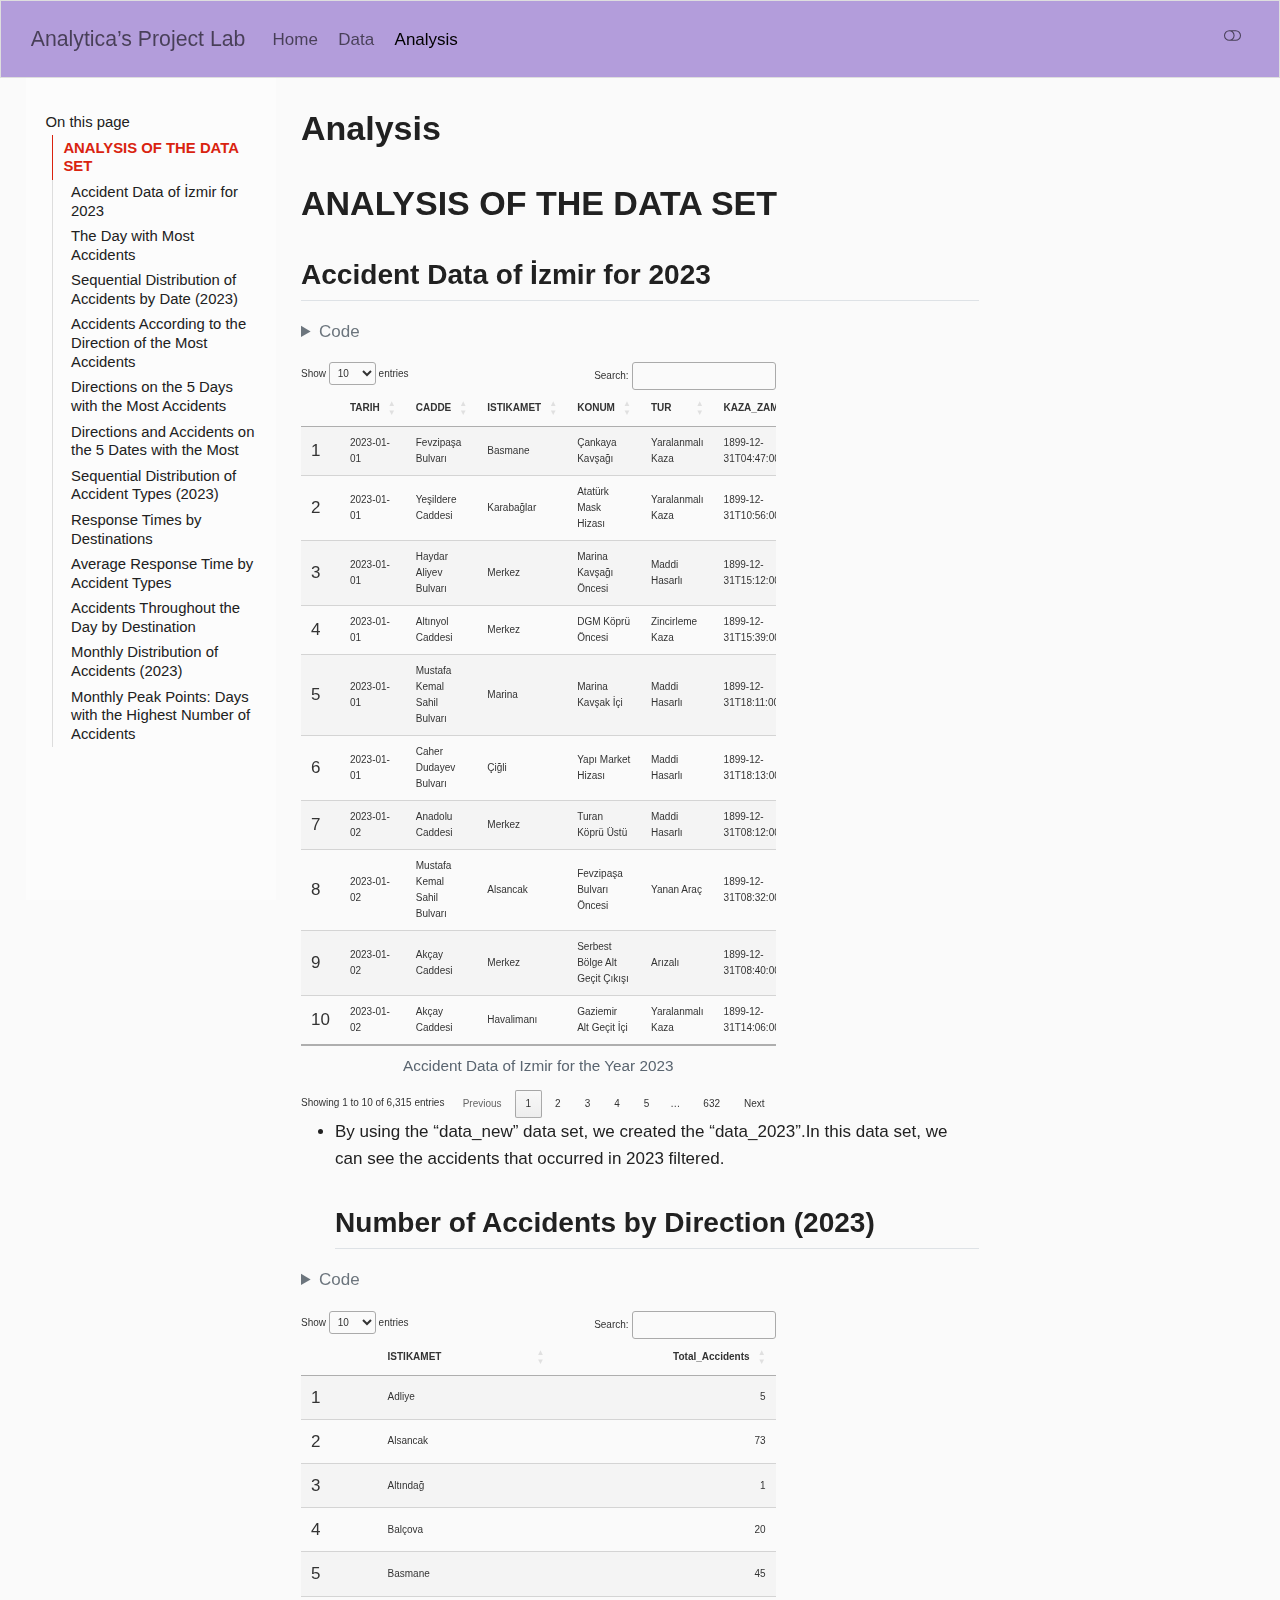
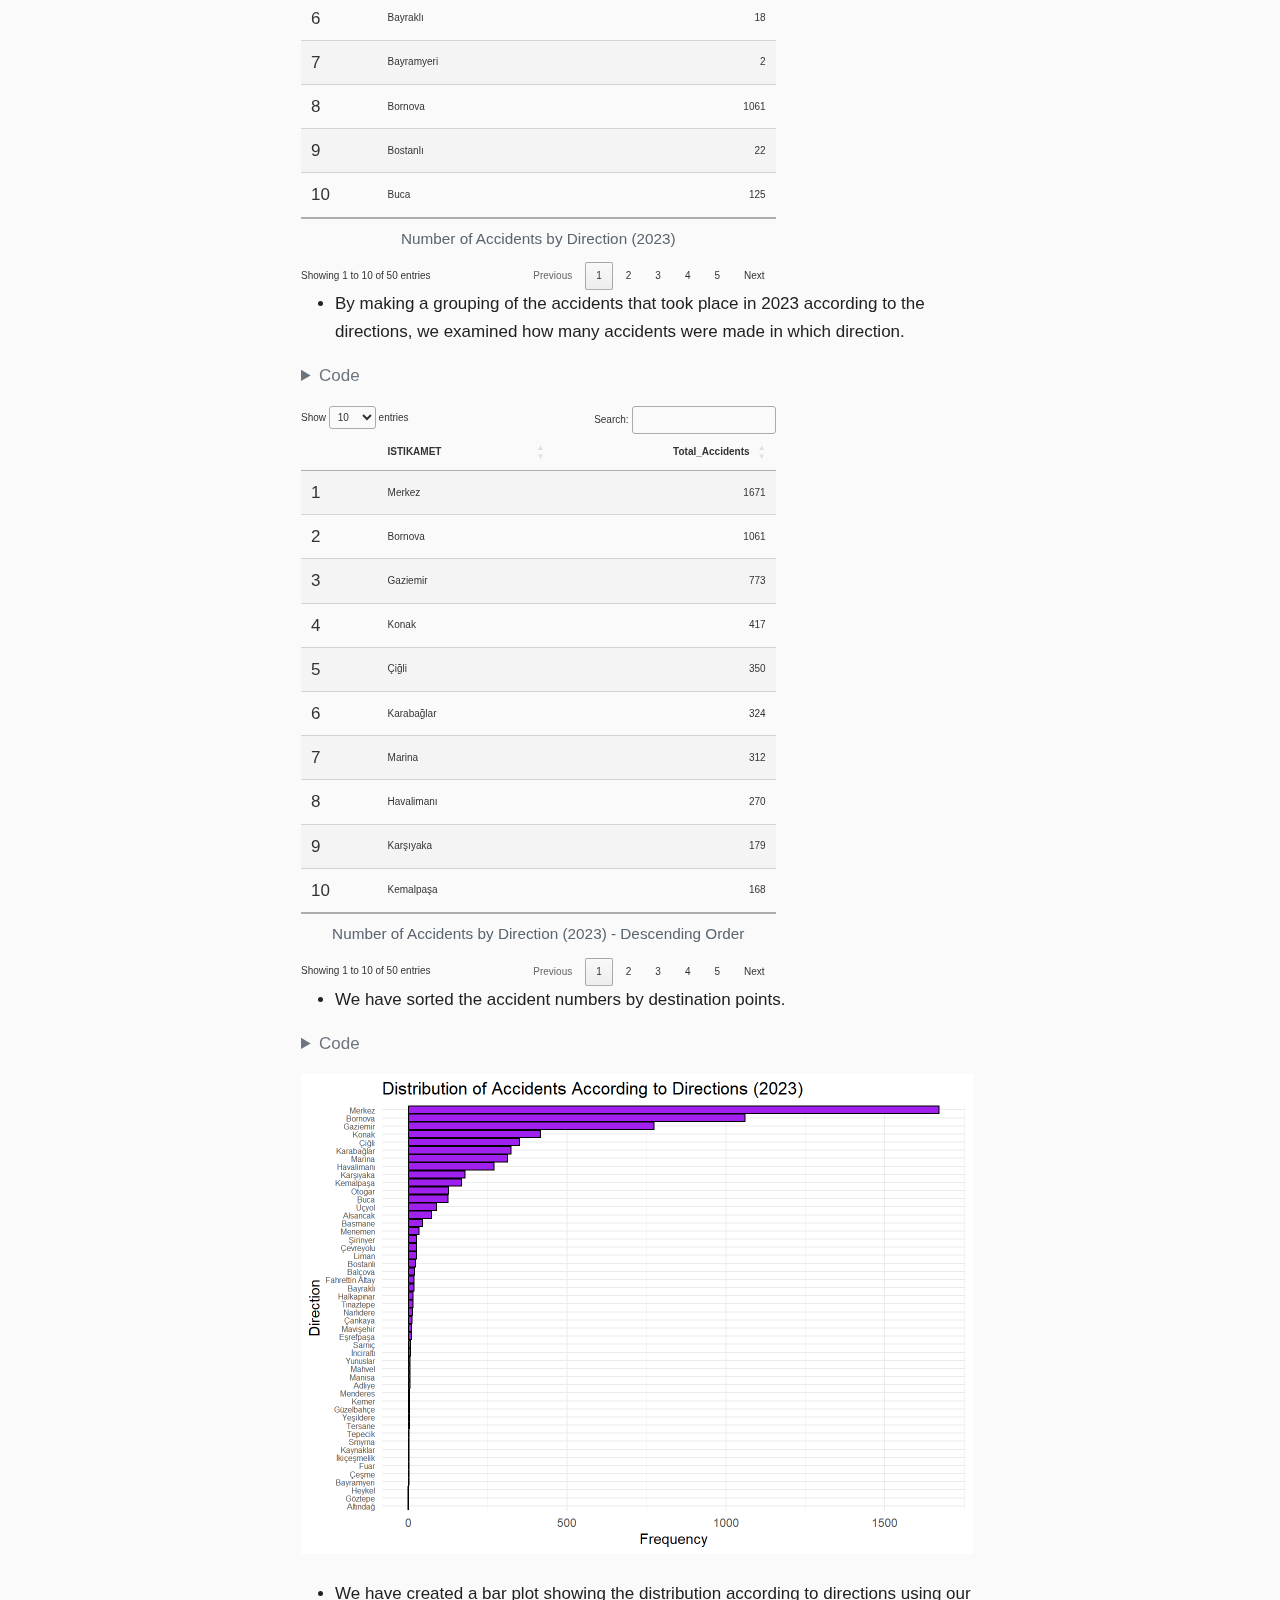
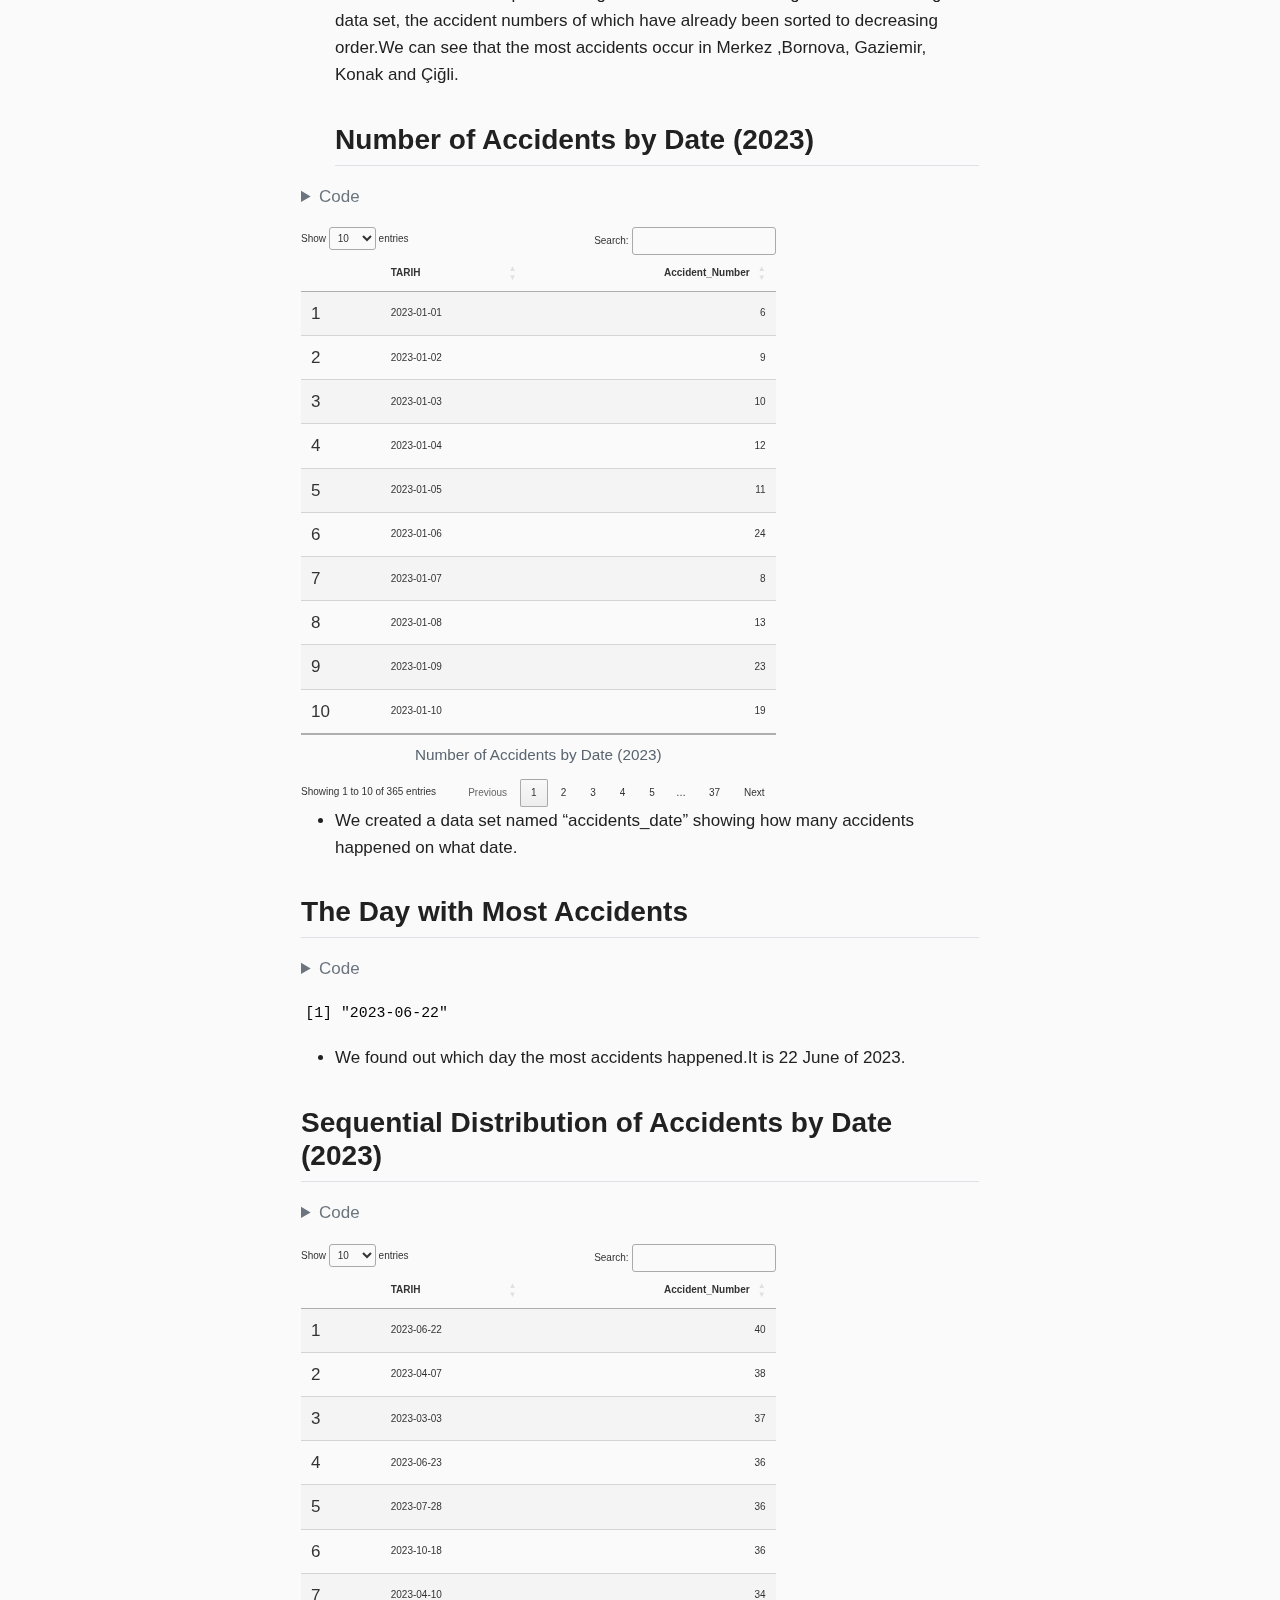
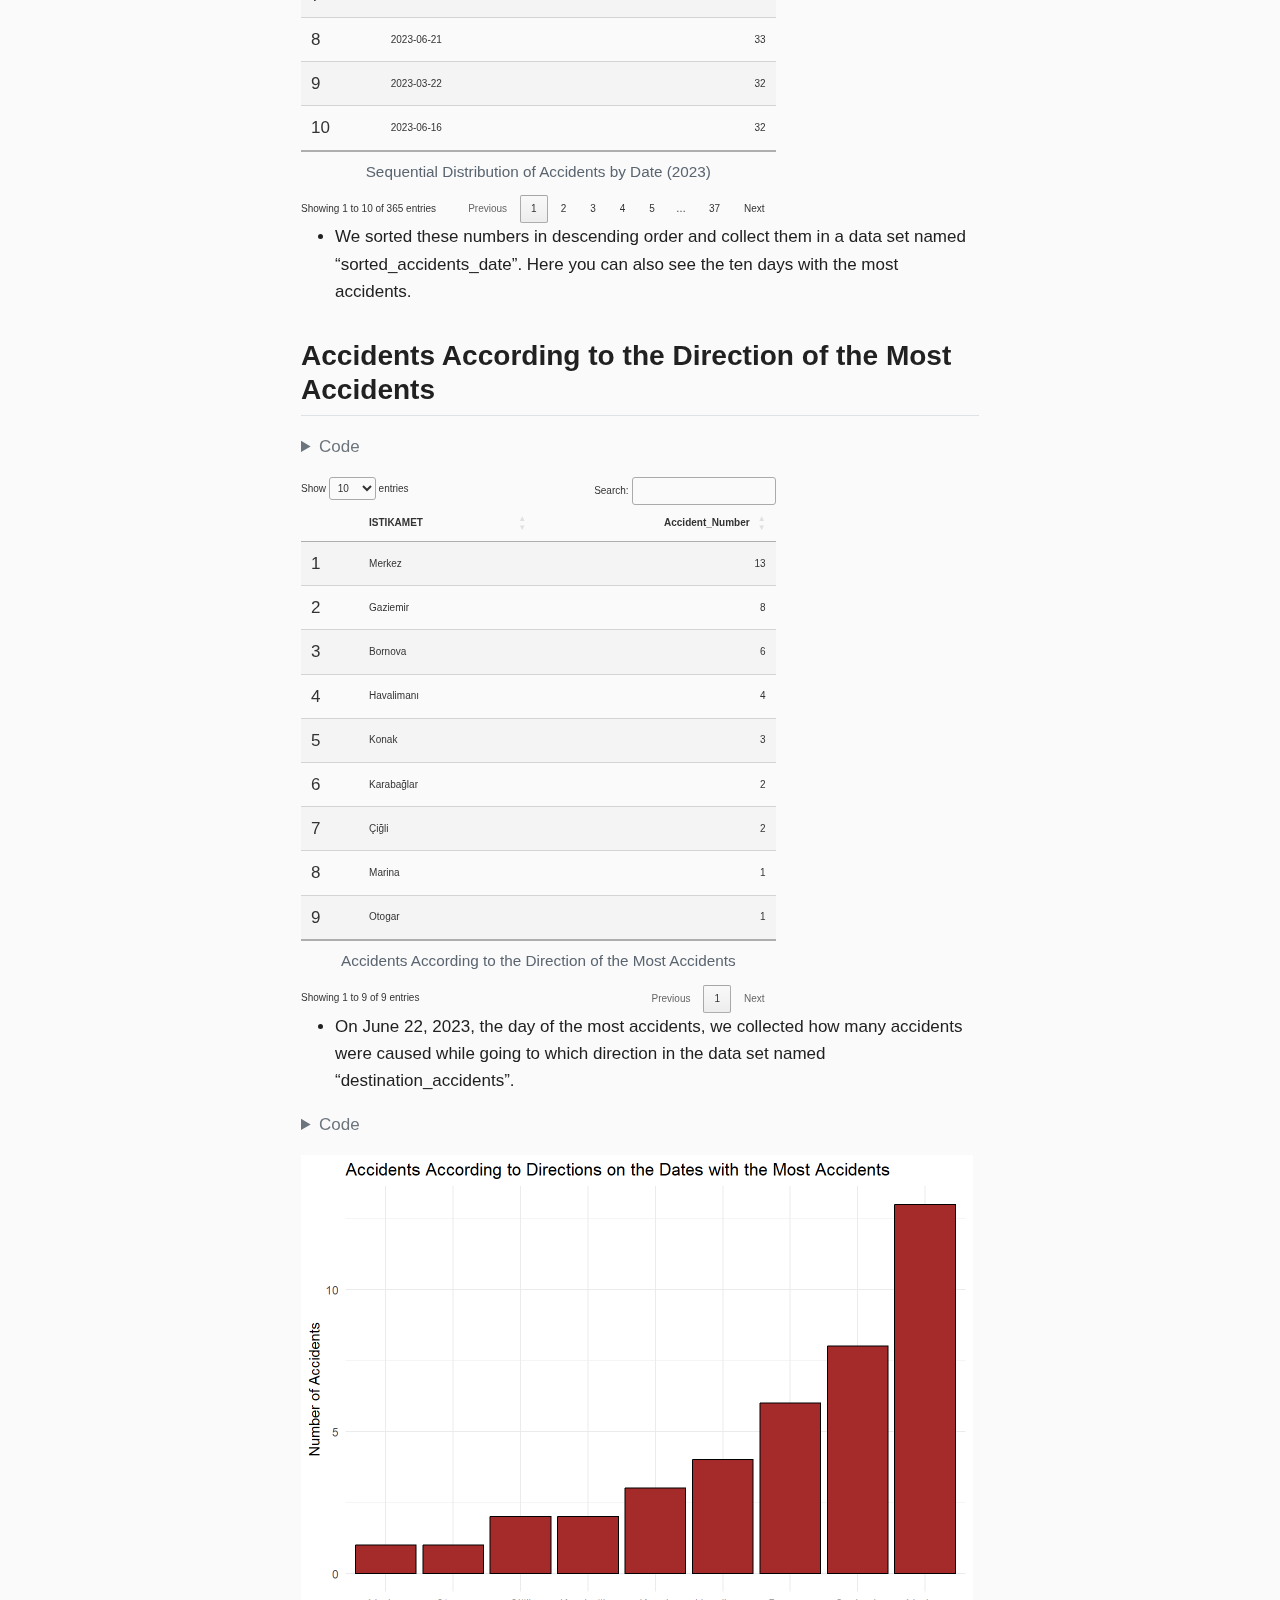
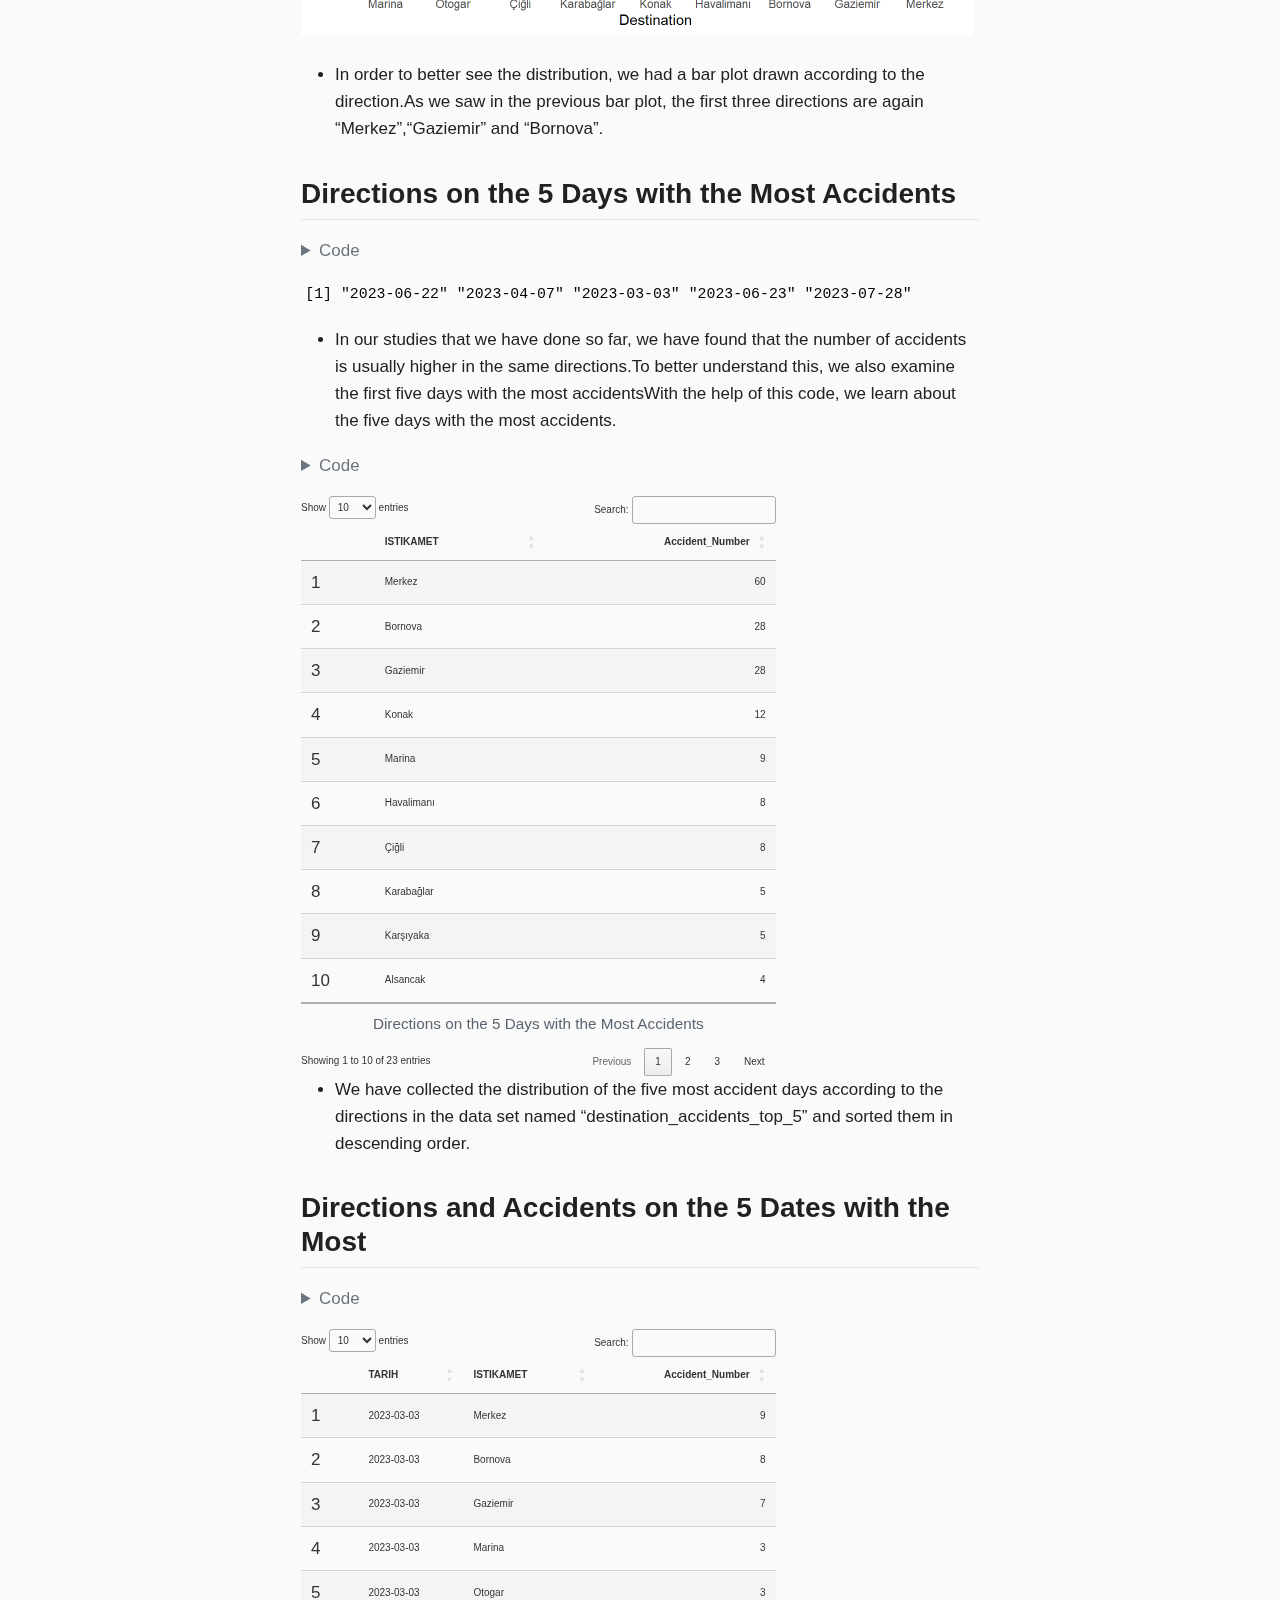
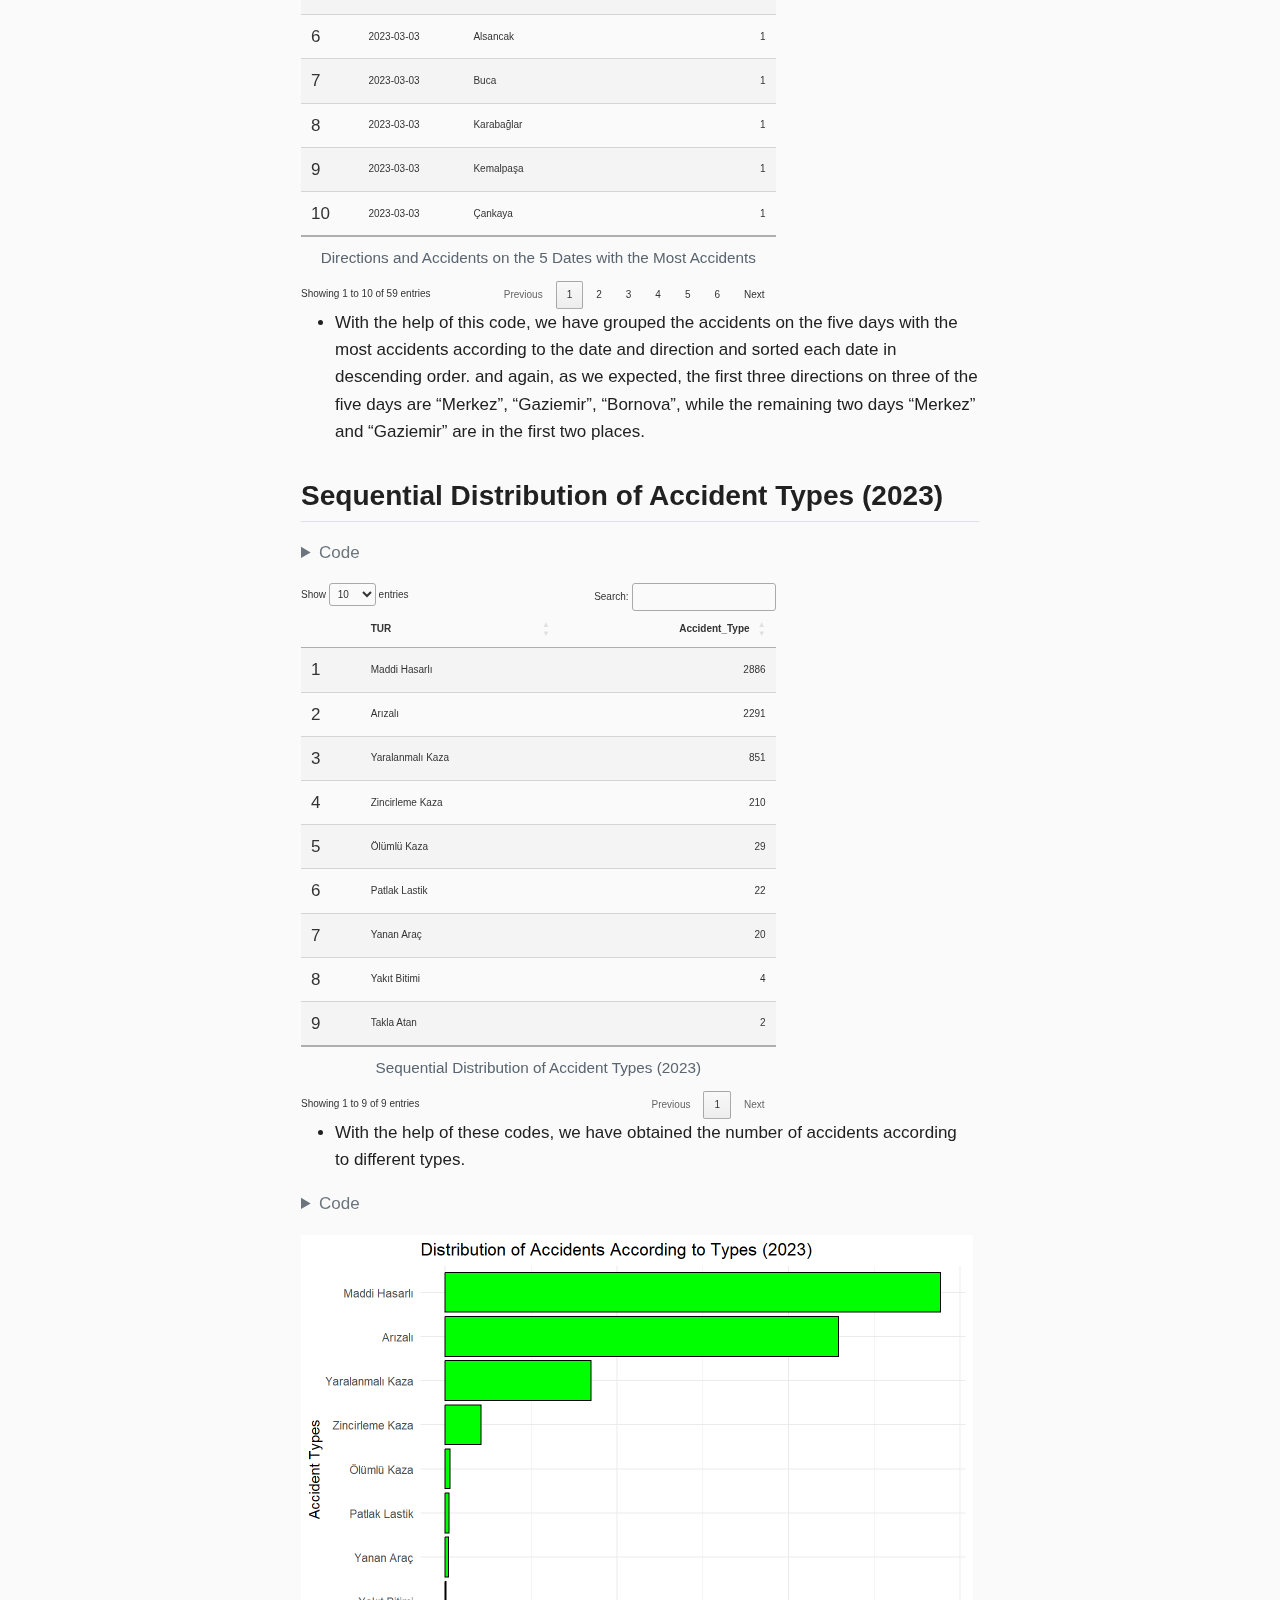
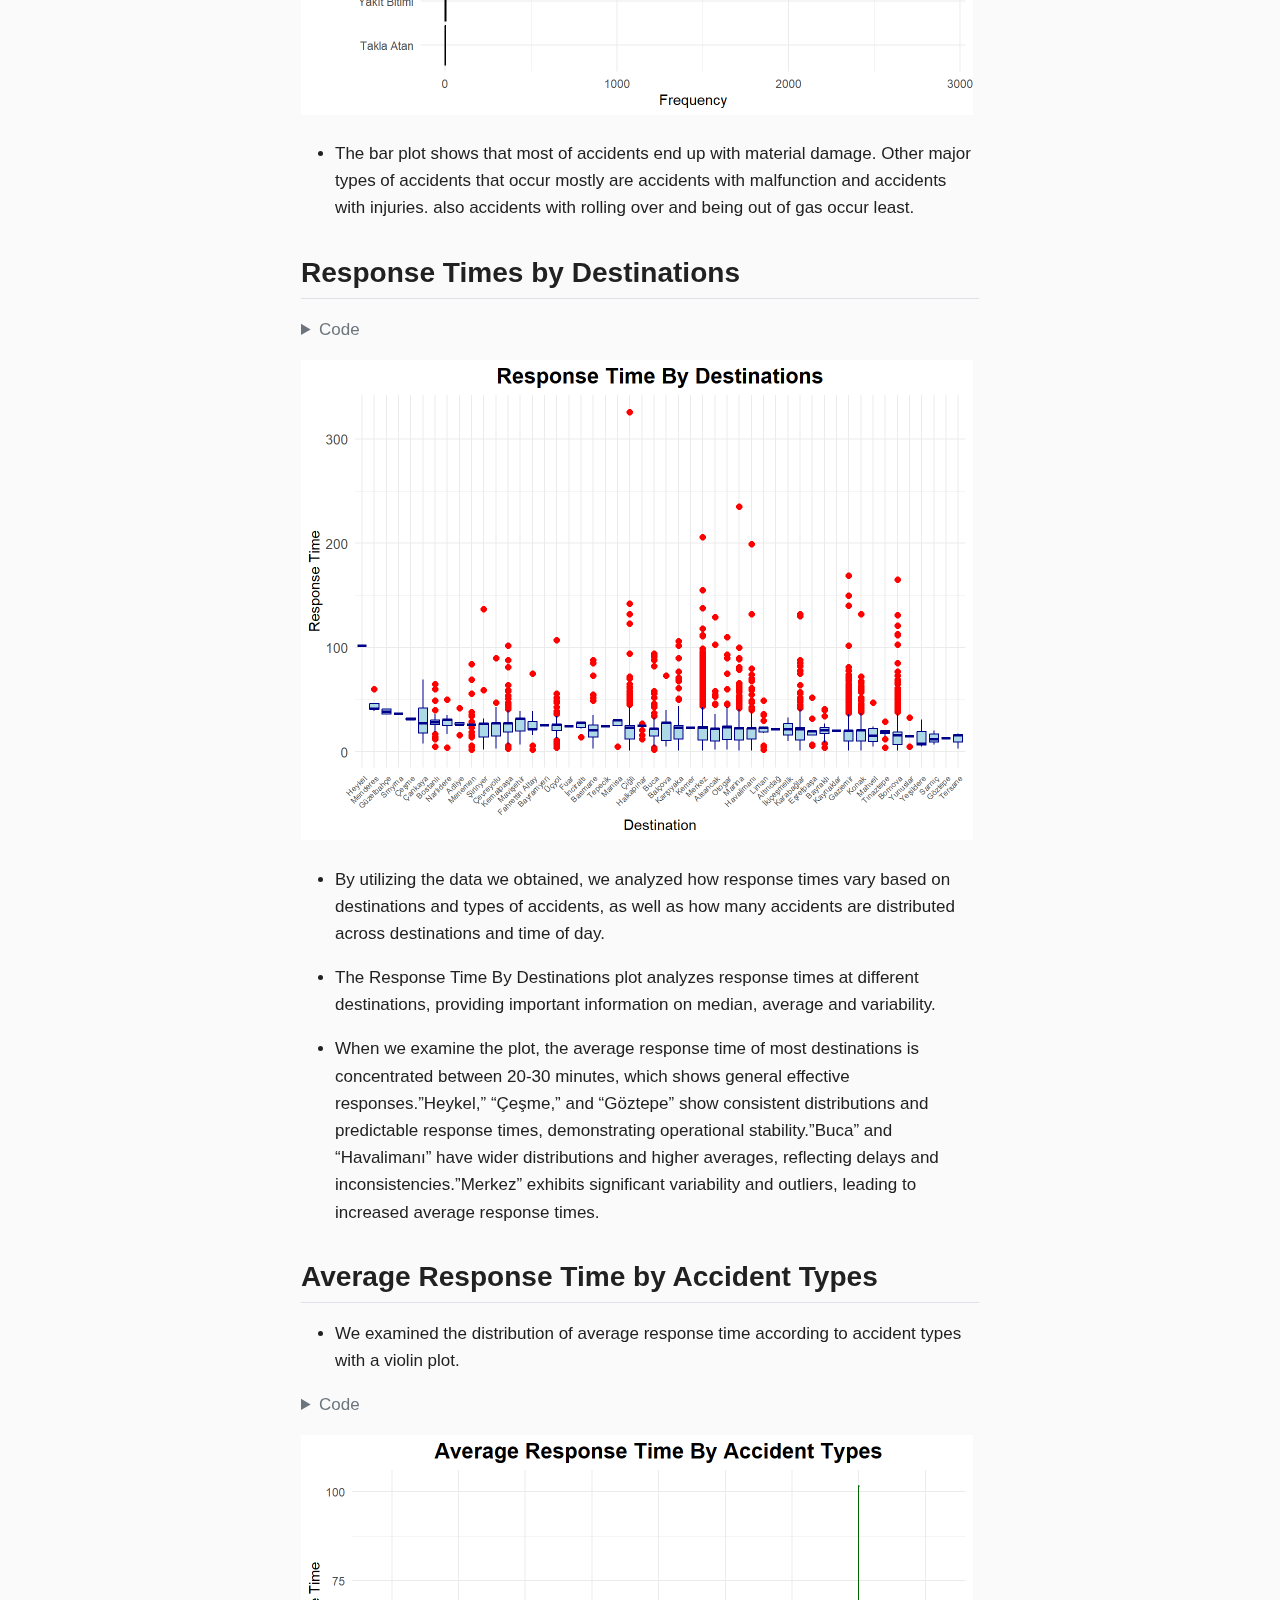
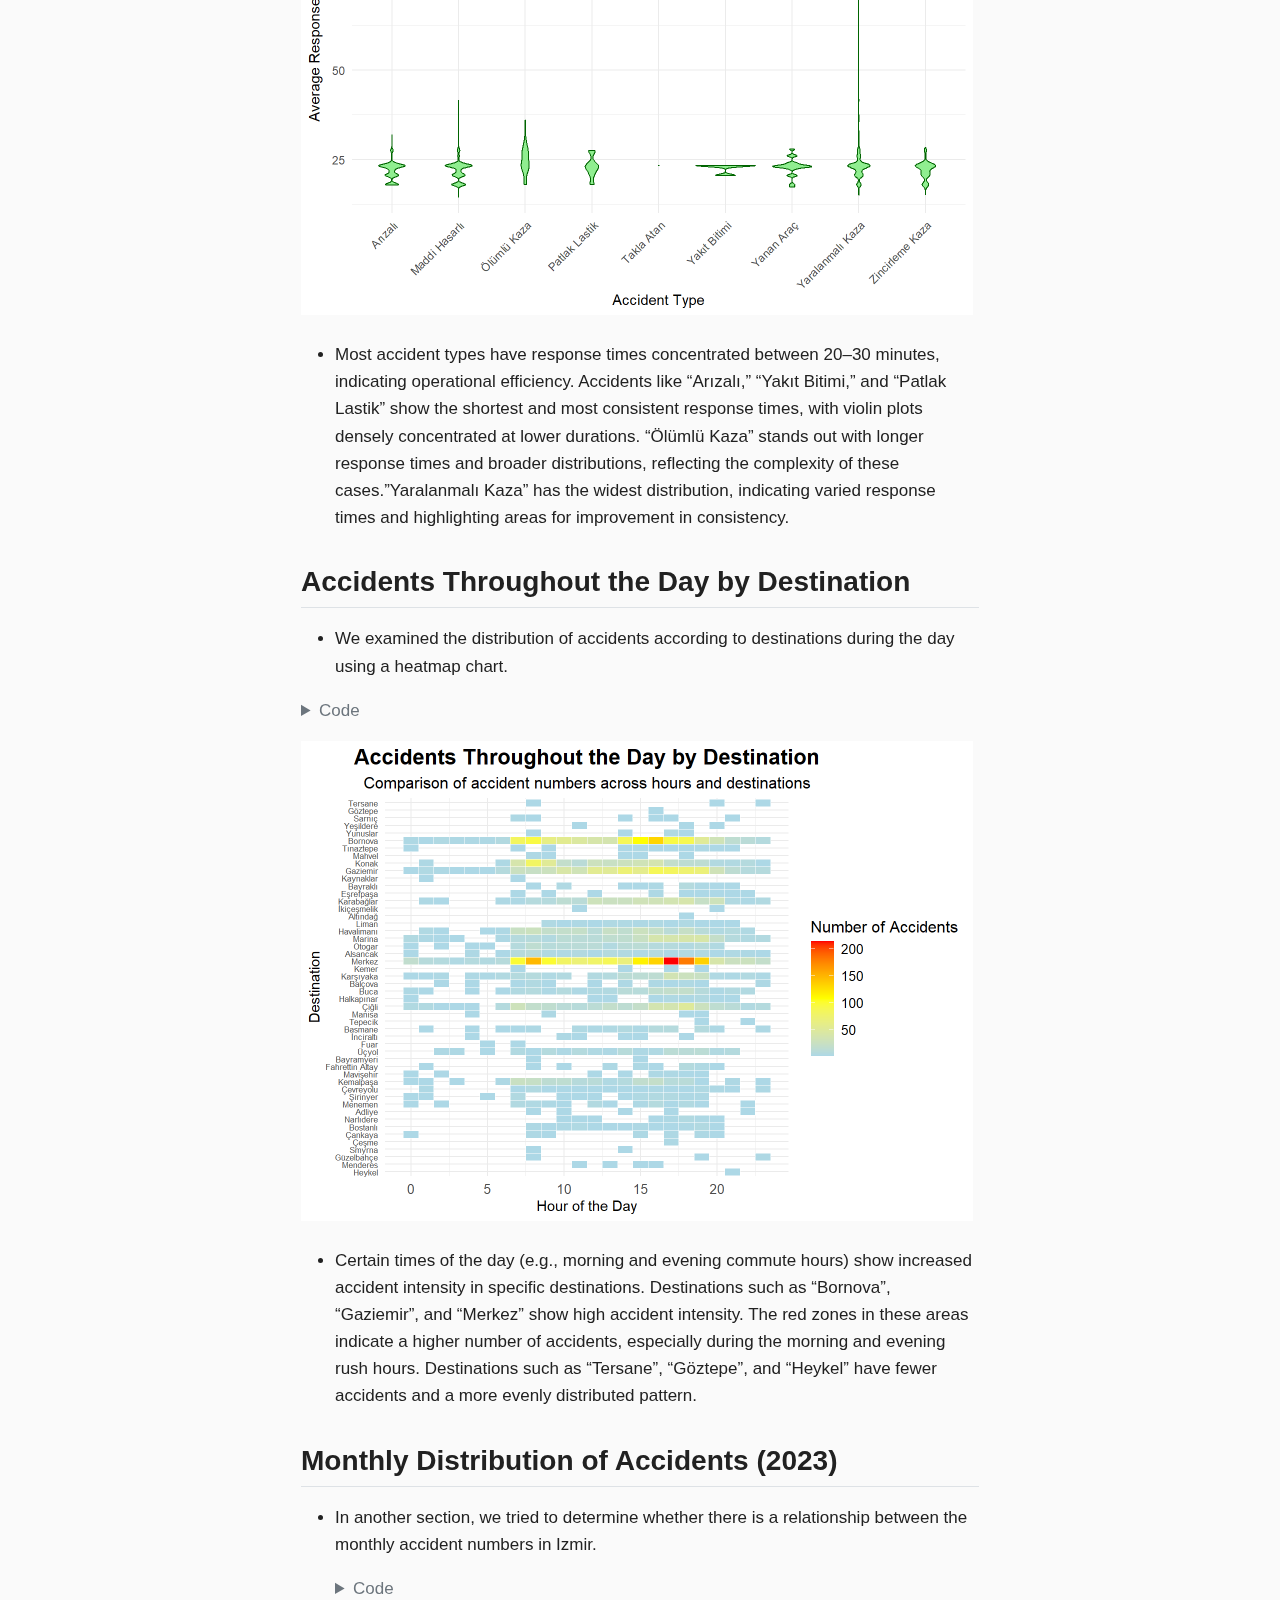
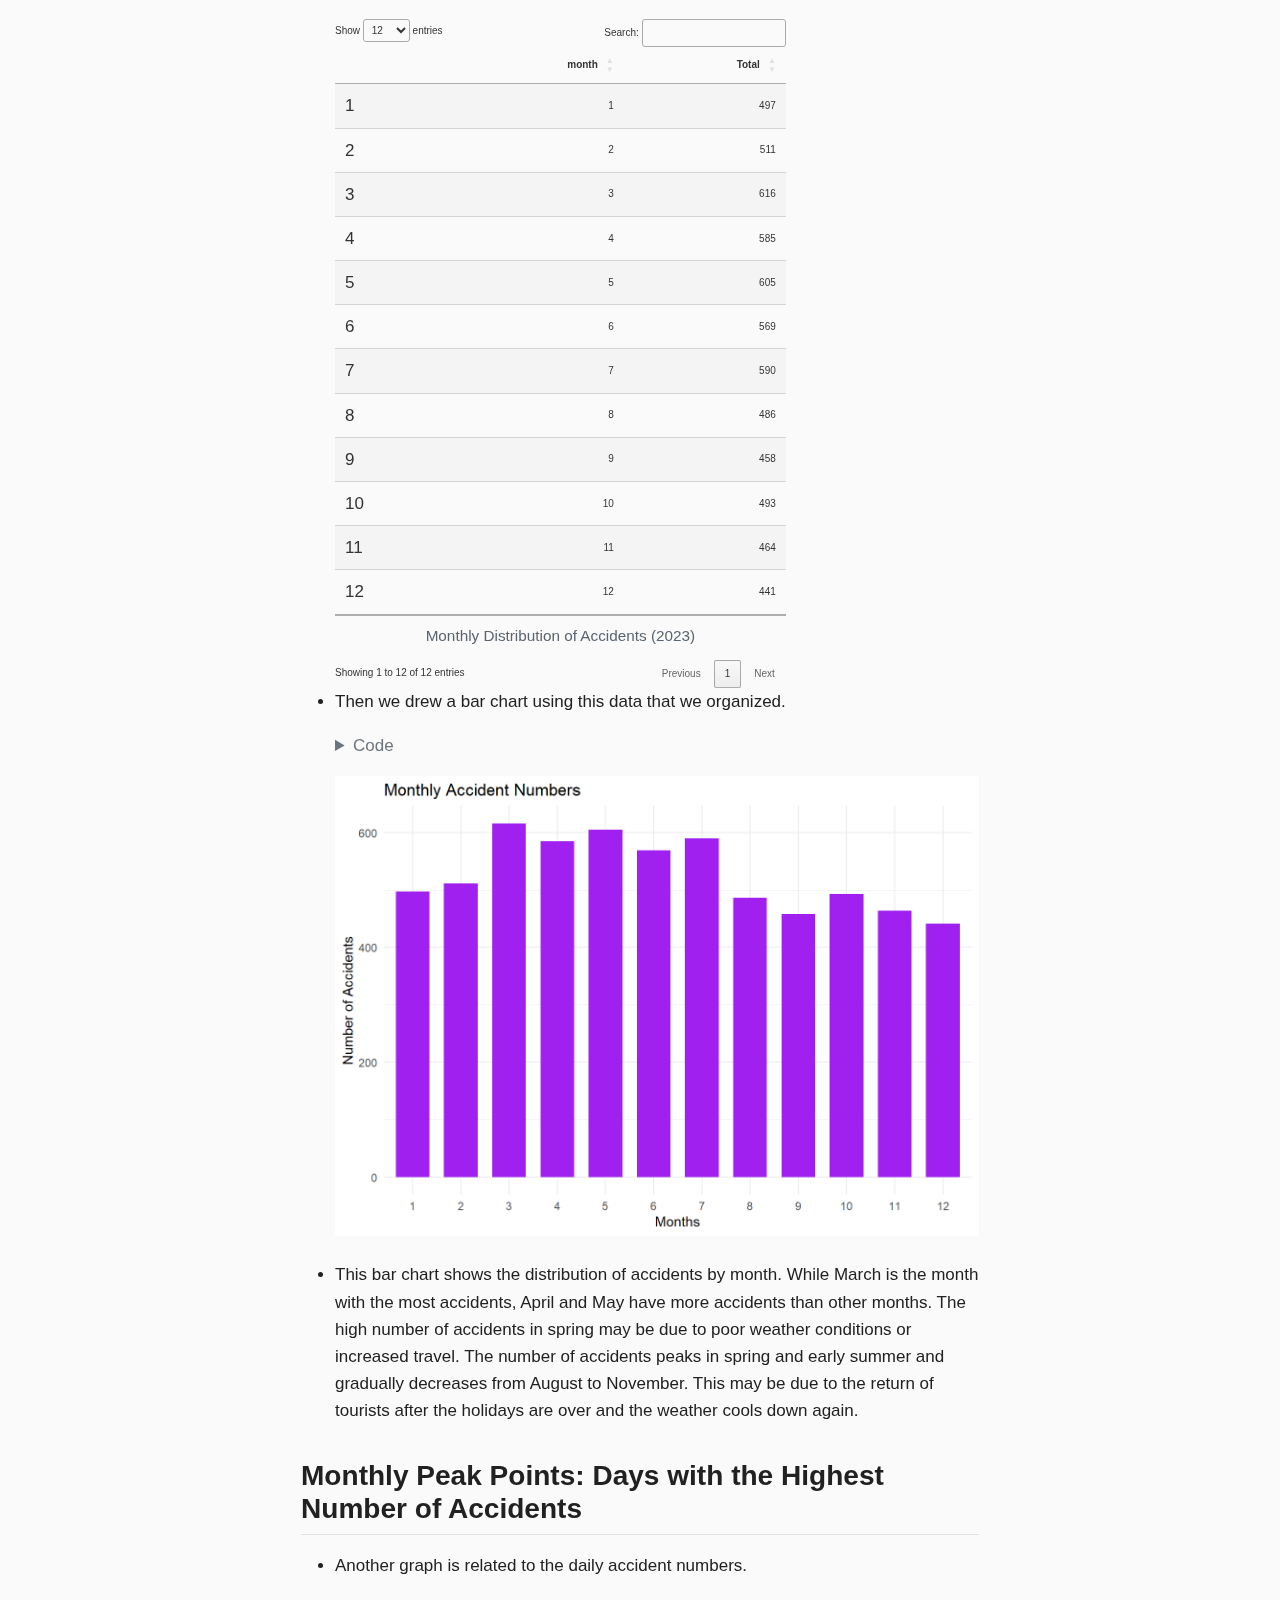
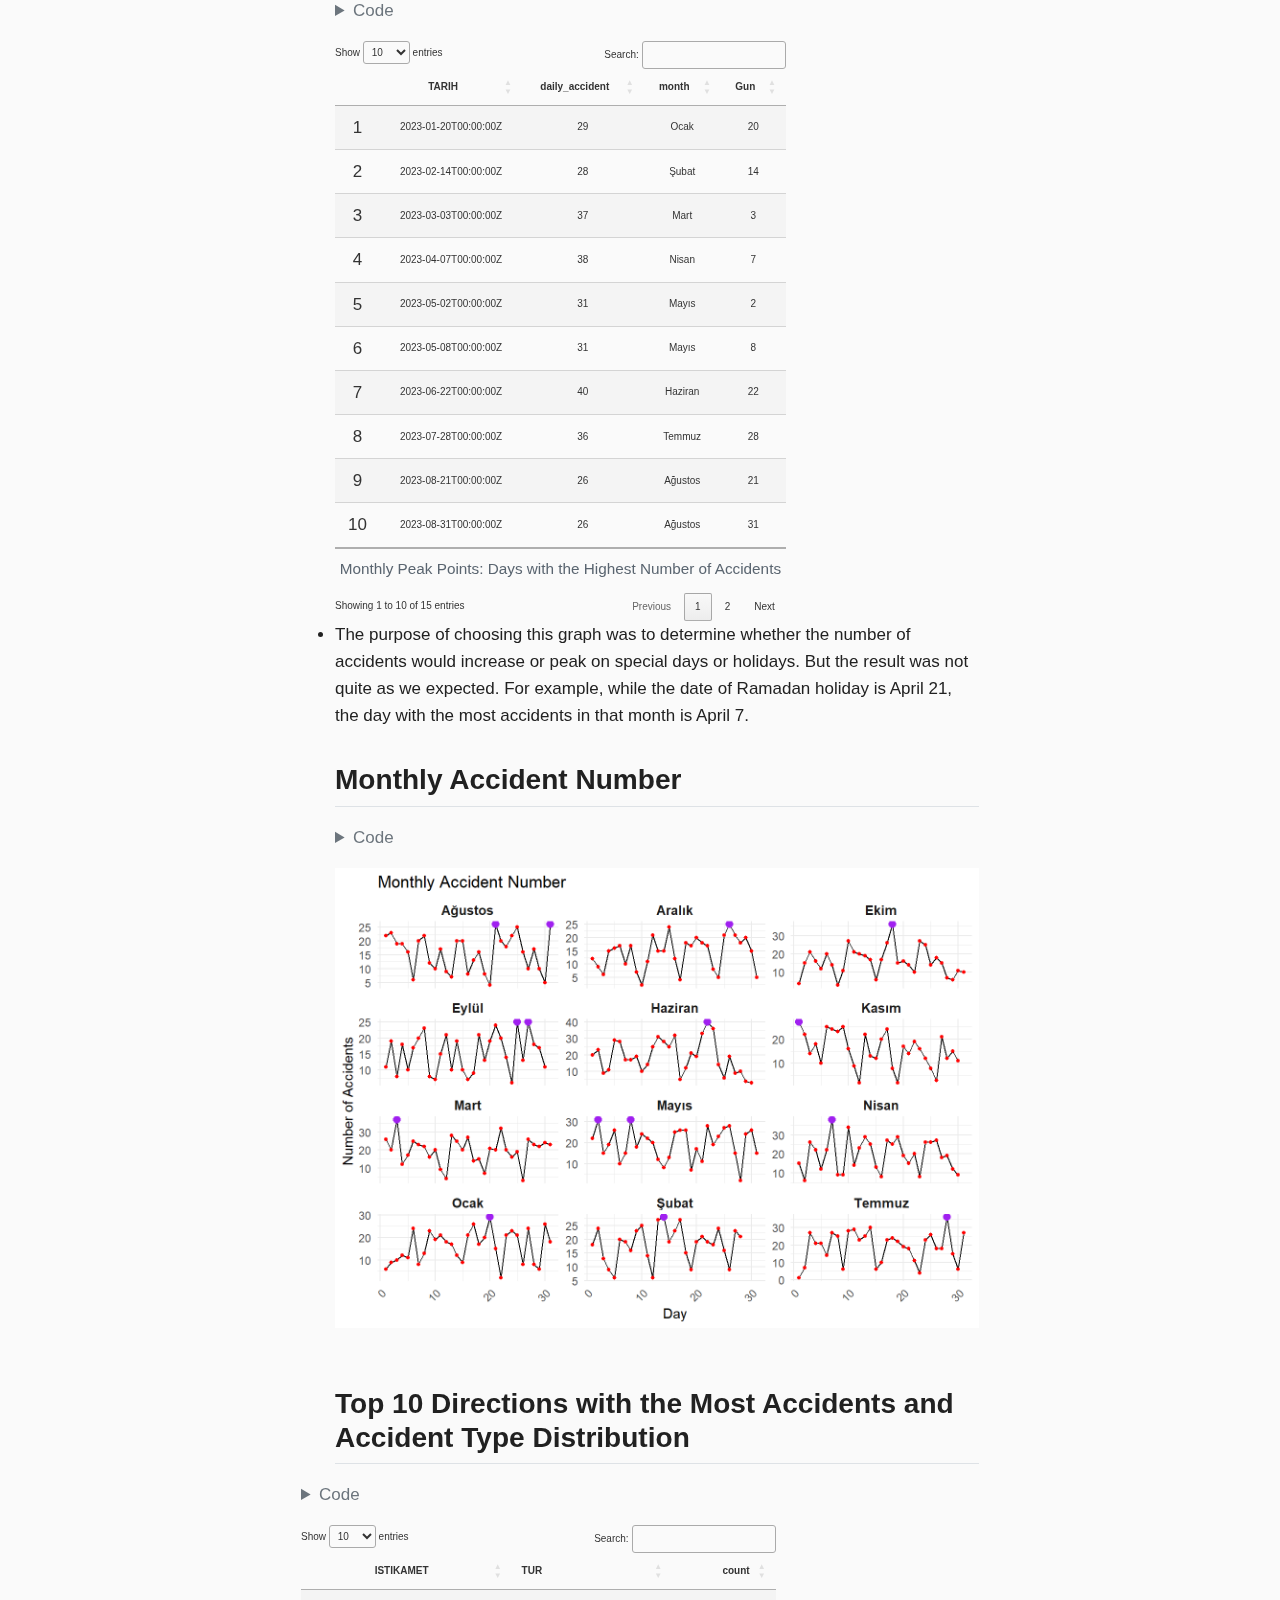
==== commit 08a923e5: "blg" ====
--- a/docs/analysis.html
+++ b/docs/analysis.html
@@ -173,8 +173,21 @@
     <h2 id="toc-title">On this page</h2>
    
   <ul>
-  <li><a href="#key-takeaways" id="toc-key-takeaways" class="nav-link active" data-scroll-target="#key-takeaways"><strong>KEY TAKEAWAYS</strong></a></li>
-  <li><a href="#analysis-of-the-data-set" id="toc-analysis-of-the-data-set" class="nav-link" data-scroll-target="#analysis-of-the-data-set"><strong>ANALYSIS OF THE DATA SET</strong></a></li>
+  <li><a href="#analysis-of-the-data-set" id="toc-analysis-of-the-data-set" class="nav-link active" data-scroll-target="#analysis-of-the-data-set"><strong>ANALYSIS OF THE DATA SET</strong></a>
+  <ul class="collapse">
+  <li><a href="#accident-data-of-izmir-for-2023" id="toc-accident-data-of-izmir-for-2023" class="nav-link" data-scroll-target="#accident-data-of-izmir-for-2023">Accident Data of İzmir for 2023</a></li>
+  <li><a href="#the-day-with-most-accidents" id="toc-the-day-with-most-accidents" class="nav-link" data-scroll-target="#the-day-with-most-accidents">The Day with Most Accidents</a></li>
+  <li><a href="#sequential-distribution-of-accidents-by-date-2023" id="toc-sequential-distribution-of-accidents-by-date-2023" class="nav-link" data-scroll-target="#sequential-distribution-of-accidents-by-date-2023">Sequential Distribution of Accidents by Date (2023)</a></li>
+  <li><a href="#accidents-according-to-the-direction-of-the-most-accidents" id="toc-accidents-according-to-the-direction-of-the-most-accidents" class="nav-link" data-scroll-target="#accidents-according-to-the-direction-of-the-most-accidents">Accidents According to the Direction of the Most Accidents</a></li>
+  <li><a href="#directions-on-the-5-days-with-the-most-accidents" id="toc-directions-on-the-5-days-with-the-most-accidents" class="nav-link" data-scroll-target="#directions-on-the-5-days-with-the-most-accidents">Directions on the 5 Days with the Most Accidents</a></li>
+  <li><a href="#directions-and-accidents-on-the-5-dates-with-the-most" id="toc-directions-and-accidents-on-the-5-dates-with-the-most" class="nav-link" data-scroll-target="#directions-and-accidents-on-the-5-dates-with-the-most">Directions and Accidents on the 5 Dates with the Most</a></li>
+  <li><a href="#sequential-distribution-of-accident-types-2023" id="toc-sequential-distribution-of-accident-types-2023" class="nav-link" data-scroll-target="#sequential-distribution-of-accident-types-2023">Sequential Distribution of Accident Types (2023)</a></li>
+  <li><a href="#response-times-by-destinations" id="toc-response-times-by-destinations" class="nav-link" data-scroll-target="#response-times-by-destinations">Response Times by Destinations</a></li>
+  <li><a href="#average-response-time-by-accident-types" id="toc-average-response-time-by-accident-types" class="nav-link" data-scroll-target="#average-response-time-by-accident-types">Average Response Time by Accident Types</a></li>
+  <li><a href="#accidents-throughout-the-day-by-destination" id="toc-accidents-throughout-the-day-by-destination" class="nav-link" data-scroll-target="#accidents-throughout-the-day-by-destination">Accidents Throughout the Day by Destination</a></li>
+  <li><a href="#monthly-distribution-of-accidents-2023" id="toc-monthly-distribution-of-accidents-2023" class="nav-link" data-scroll-target="#monthly-distribution-of-accidents-2023">Monthly Distribution of Accidents (2023)</a></li>
+  <li><a href="#monthly-peak-points-days-with-the-highest-number-of-accidents" id="toc-monthly-peak-points-days-with-the-highest-number-of-accidents" class="nav-link" data-scroll-target="#monthly-peak-points-days-with-the-highest-number-of-accidents">Monthly Peak Points: Days with the Highest Number of Accidents</a></li>
+  </ul></li>
   </ul>
 </nav>
 </nav>
@@ -204,18 +217,10 @@
 </header>
 
 
-<section id="key-takeaways" class="level1">
-<h1><strong>KEY TAKEAWAYS</strong></h1>
-<ul>
-<li>We can see that the most accidents occur in “Merkez” ,“Bornova”, “Gaziemir”, “Konak” and “Çiğli”.</li>
-<li>We found out which day the most accidents happened. It is “22 June of 2023”.</li>
-<li>Our analysis revealed that the accident density increased in regions such as “Bornova”, “Gaziemir” and “Central”, especially during rush hour.</li>
-<li>We found that, the average response time of most destinations is concentrated between 20-30 minutes, which shows general effective responses.”Heykel,” “Çeşme,” and “Göztepe” show consistent distributions and predictable response times, demonstrating operational stability.</li>
-<li>We found that, while “March” is the month with the most accidents, “April” and “May” have more accidents than other months. The high number of accidents in spring may be due to poor weather conditions or increased travel.</li>
-</ul>
-</section>
 <section id="analysis-of-the-data-set" class="level1">
 <h1><strong>ANALYSIS OF THE DATA SET</strong></h1>
+<section id="accident-data-of-izmir-for-2023" class="level2">
+<h2 class="anchored" data-anchor-id="accident-data-of-izmir-for-2023">Accident Data of İzmir for 2023</h2>
 <div class="cell">
 <details class="code-fold">
 <summary>Code</summary>
@@ -242,12 +247,13 @@
 <span id="cb1-21"><a href="#cb1-21" aria-hidden="true" tabindex="-1"></a>  )</span></code><button title="Copy to Clipboard" class="code-copy-button"><i class="bi"></i></button></pre></div>
 </details>
 <div class="cell-output-display">
-<div class="datatables html-widget html-fill-item" id="htmlwidget-c4c6a36e9c9aacd2f1a4" style="width:100%;height:auto;"></div>
-<script type="application/json" data-for="htmlwidget-c4c6a36e9c9aacd2f1a4">{"x":{"filter":"none","vertical":false,"caption":"<caption>Accident Data of Izmir  for the Year 2023<\/caption>","data":[["1","2","3","4","5","6","7","8","9","10","11","12","13","14","15","16","17","18","19","20","21","22","23","24","25","26","27","28","29","30","31","32","33","34","35","36","37","38","39","40","41","42","43","44","45","46","47","48","49","50","51","52","53","54","55","56","57","58","59","60","61","62","63","64","65","66","67","68","69","70","71","72","73","74","75","76","77","78","79","80","81","82","83","84","85","86","87","88","89","90","91","92","93","94","95","96","97","98","99","100","101","102","103","104","105","106","107","108","109","110","111","112","113","114","115","116","117","118","119","120","121","122","123","124","125","126","127","128","129","130","131","132","133","134","135","136","137","138","139","140","141","142","143","144","145","146","147","148","149","150","151","152","153","154","155","156","157","158","159","160","161","162","163","164","165","166","167","168","169","170","171","172","173","174","175","176","177","178","179","180","181","182","183","184","185","186","187","188","189","190","191","192","193","194","195","196","197","198","199","200","201","202","203","204","205","206","207","208","209","210","211","212","213","214","215","216","217","218","219","220","221","222","223","224","225","226","227","228","229","230","231","232","233","234","235","236","237","238","239","240","241","242","243","244","245","246","247","248","249","250","251","252","253","254","255","256","257","258","259","260","261","262","263","264","265","266","267","268","269","270","271","272","273","274","275","276","277","278","279","280","281","282","283","284","285","286","287","288","289","290","291","292","293","294","295","296","297","298","299","300","301","302","303","304","305","306","307","308","309","310","311","312","313","314","315","316","317","318","319","320","321","322","323","324","325","326","327","328","329","330","331","332","333","334","335","336","337","338","339","340","341","342","343","344","345","346","347","348","349","350","351","352","353","354","355","356","357","358","359","360","361","362","363","364","365","366","367","368","369","370","371","372","373","374","375","376","377","378","379","380","381","382","383","384","385","386","387","388","389","390","391","392","393","394","395","396","397","398","399","400","401","402","403","404","405","406","407","408","409","410","411","412","413","414","415","416","417","418","419","420","421","422","423","424","425","426","427","428","429","430","431","432","433","434","435","436","437","438","439","440","441","442","443","444","445","446","447","448","449","450","451","452","453","454","455","456","457","458","459","460","461","462","463","464","465","466","467","468","469","470","471","472","473","474","475","476","477","478","479","480","481","482","483","484","485","486","487","488","489","490","491","492","493","494","495","496","497","498","499","500","501","502","503","504","505","506","507","508","509","510","511","512","513","514","515","516","517","518","519","520","521","522","523","524","525","526","527","528","529","530","531","532","533","534","535","536","537","538","539","540","541","542","543","544","545","546","547","548","549","550","551","552","553","554","555","556","557","558","559","560","561","562","563","564","565","566","567","568","569","570","571","572","573","574","575","576","577","578","579","580","581","582","583","584","585","586","587","588","589","590","591","592","593","594","595","596","597","598","599","600","601","602","603","604","605","606","607","608","609","610","611","612","613","614","615","616","617","618","619","620","621","622","623","624","625","626","627","628","629","630","631","632","633","634","635","636","637","638","639","640","641","642","643","644","645","646","647","648","649","650","651","652","653","654","655","656","657","658","659","660","661","662","663","664","665","666","667","668","669","670","671","672","673","674","675","676","677","678","679","680","681","682","683","684","685","686","687","688","689","690","691","692","693","694","695","696","697","698","699","700","701","702","703","704","705","706","707","708","709","710","711","712","713","714","715","716","717","718","719","720","721","722","723","724","725","726","727","728","729","730","731","732","733","734","735","736","737","738","739","740","741","742","743","744","745","746","747","748","749","750","751","752","753","754","755","756","757","758","759","760","761","762","763","764","765","766","767","768","769","770","771","772","773","774","775","776","777","778","779","780","781","782","783","784","785","786","787","788","789","790","791","792","793","794","795","796","797","798","799","800","801","802","803","804","805","806","807","808","809","810","811","812","813","814","815","816","817","818","819","820","821","822","823","824","825","826","827","828","829","830","831","832","833","834","835","836","837","838","839","840","841","842","843","844","845","846","847","848","849","850","851","852","853","854","855","856","857","858","859","860","861","862","863","864","865","866","867","868","869","870","871","872","873","874","875","876","877","878","879","880","881","882","883","884","885","886","887","888","889","890","891","892","893","894","895","896","897","898","899","900","901","902","903","904","905","906","907","908","909","910","911","912","913","914","915","916","917","918","919","920","921","922","923","924","925","926","927","928","929","930","931","932","933","934","935","936","937","938","939","940","941","942","943","944","945","946","947","948","949","950","951","952","953","954","955","956","957","958","959","960","961","962","963","964","965","966","967","968","969","970","971","972","973","974","975","976","977","978","979","980","981","982","983","984","985","986","987","988","989","990","991","992","993","994","995","996","997","998","999","1000","1001","1002","1003","1004","1005","1006","1007","1008","1009","1010","1011","1012","1013","1014","1015","1016","1017","1018","1019","1020","1021","1022","1023","1024","1025","1026","1027","1028","1029","1030","1031","1032","1033","1034","1035","1036","1037","1038","1039","1040","1041","1042","1043","1044","1045","1046","1047","1048","1049","1050","1051","1052","1053","1054","1055","1056","1057","1058","1059","1060","1061","1062","1063","1064","1065","1066","1067","1068","1069","1070","1071","1072","1073","1074","1075","1076","1077","1078","1079","1080","1081","1082","1083","1084","1085","1086","1087","1088","1089","1090","1091","1092","1093","1094","1095","1096","1097","1098","1099","1100","1101","1102","1103","1104","1105","1106","1107","1108","1109","1110","1111","1112","1113","1114","1115","1116","1117","1118","1119","1120","1121","1122","1123","1124","1125","1126","1127","1128","1129","1130","1131","1132","1133","1134","1135","1136","1137","1138","1139","1140","1141","1142","1143","1144","1145","1146","1147","1148","1149","1150","1151","1152","1153","1154","1155","1156","1157","1158","1159","1160","1161","1162","1163","1164","1165","1166","1167","1168","1169","1170","1171","1172","1173","1174","1175","1176","1177","1178","1179","1180","1181","1182","1183","1184","1185","1186","1187","1188","1189","1190","1191","1192","1193","1194","1195","1196","1197","1198","1199","1200","1201","1202","1203","1204","1205","1206","1207","1208","1209","1210","1211","1212","1213","1214","1215","1216","1217","1218","1219","1220","1221","1222","1223","1224","1225","1226","1227","1228","1229","1230","1231","1232","1233","1234","1235","1236","1237","1238","1239","1240","1241","1242","1243","1244","1245","1246","1247","1248","1249","1250","1251","1252","1253","1254","1255","1256","1257","1258","1259","1260","1261","1262","1263","1264","1265","1266","1267","1268","1269","1270","1271","1272","1273","1274","1275","1276","1277","1278","1279","1280","1281","1282","1283","1284","1285","1286","1287","1288","1289","1290","1291","1292","1293","1294","1295","1296","1297","1298","1299","1300","1301","1302","1303","1304","1305","1306","1307","1308","1309","1310","1311","1312","1313","1314","1315","1316","1317","1318","1319","1320","1321","1322","1323","1324","1325","1326","1327","1328","1329","1330","1331","1332","1333","1334","1335","1336","1337","1338","1339","1340","1341","1342","1343","1344","1345","1346","1347","1348","1349","1350","1351","1352","1353","1354","1355","1356","1357","1358","1359","1360","1361","1362","1363","1364","1365","1366","1367","1368","1369","1370","1371","1372","1373","1374","1375","1376","1377","1378","1379","1380","1381","1382","1383","1384","1385","1386","1387","1388","1389","1390","1391","1392","1393","1394","1395","1396","1397","1398","1399","1400","1401","1402","1403","1404","1405","1406","1407","1408","1409","1410","1411","1412","1413","1414","1415","1416","1417","1418","1419","1420","1421","1422","1423","1424","1425","1426","1427","1428","1429","1430","1431","1432","1433","1434","1435","1436","1437","1438","1439","1440","1441","1442","1443","1444","1445","1446","1447","1448","1449","1450","1451","1452","1453","1454","1455","1456","1457","1458","1459","1460","1461","1462","1463","1464","1465","1466","1467","1468","1469","1470","1471","1472","1473","1474","1475","1476","1477","1478","1479","1480","1481","1482","1483","1484","1485","1486","1487","1488","1489","1490","1491","1492","1493","1494","1495","1496","1497","1498","1499","1500","1501","1502","1503","1504","1505","1506","1507","1508","1509","1510","1511","1512","1513","1514","1515","1516","1517","1518","1519","1520","1521","1522","1523","1524","1525","1526","1527","1528","1529","1530","1531","1532","1533","1534","1535","1536","1537","1538","1539","1540","1541","1542","1543","1544","1545","1546","1547","1548","1549","1550","1551","1552","1553","1554","1555","1556","1557","1558","1559","1560","1561","1562","1563","1564","1565","1566","1567","1568","1569","1570","1571","1572","1573","1574","1575","1576","1577","1578","1579","1580","1581","1582","1583","1584","1585","1586","1587","1588","1589","1590","1591","1592","1593","1594","1595","1596","1597","1598","1599","1600","1601","1602","1603","1604","1605","1606","1607","1608","1609","1610","1611","1612","1613","1614","1615","1616","1617","1618","1619","1620","1621","1622","1623","1624","1625","1626","1627","1628","1629","1630","1631","1632","1633","1634","1635","1636","1637","1638","1639","1640","1641","1642","1643","1644","1645","1646","1647","1648","1649","1650","1651","1652","1653","1654","1655","1656","1657","1658","1659","1660","1661","1662","1663","1664","1665","1666","1667","1668","1669","1670","1671","1672","1673","1674","1675","1676","1677","1678","1679","1680","1681","1682","1683","1684","1685","1686","1687","1688","1689","1690","1691","1692","1693","1694","1695","1696","1697","1698","1699","1700","1701","1702","1703","1704","1705","1706","1707","1708","1709","1710","1711","1712","1713","1714","1715","1716","1717","1718","1719","1720","1721","1722","1723","1724","1725","1726","1727","1728","1729","1730","1731","1732","1733","1734","1735","1736","1737","1738","1739","1740","1741","1742","1743","1744","1745","1746","1747","1748","1749","1750","1751","1752","1753","1754","1755","1756","1757","1758","1759","1760","1761","1762","1763","1764","1765","1766","1767","1768","1769","1770","1771","1772","1773","1774","1775","1776","1777","1778","1779","1780","1781","1782","1783","1784","1785","1786","1787","1788","1789","1790","1791","1792","1793","1794","1795","1796","1797","1798","1799","1800","1801","1802","1803","1804","1805","1806","1807","1808","1809","1810","1811","1812","1813","1814","1815","1816","1817","1818","1819","1820","1821","1822","1823","1824","1825","1826","1827","1828","1829","1830","1831","1832","1833","1834","1835","1836","1837","1838","1839","1840","1841","1842","1843","1844","1845","1846","1847","1848","1849","1850","1851","1852","1853","1854","1855","1856","1857","1858","1859","1860","1861","1862","1863","1864","1865","1866","1867","1868","1869","1870","1871","1872","1873","1874","1875","1876","1877","1878","1879","1880","1881","1882","1883","1884","1885","1886","1887","1888","1889","1890","1891","1892","1893","1894","1895","1896","1897","1898","1899","1900","1901","1902","1903","1904","1905","1906","1907","1908","1909","1910","1911","1912","1913","1914","1915","1916","1917","1918","1919","1920","1921","1922","1923","1924","1925","1926","1927","1928","1929","1930","1931","1932","1933","1934","1935","1936","1937","1938","1939","1940","1941","1942","1943","1944","1945","1946","1947","1948","1949","1950","1951","1952","1953","1954","1955","1956","1957","1958","1959","1960","1961","1962","1963","1964","1965","1966","1967","1968","1969","1970","1971","1972","1973","1974","1975","1976","1977","1978","1979","1980","1981","1982","1983","1984","1985","1986","1987","1988","1989","1990","1991","1992","1993","1994","1995","1996","1997","1998","1999","2000","2001","2002","2003","2004","2005","2006","2007","2008","2009","2010","2011","2012","2013","2014","2015","2016","2017","2018","2019","2020","2021","2022","2023","2024","2025","2026","2027","2028","2029","2030","2031","2032","2033","2034","2035","2036","2037","2038","2039","2040","2041","2042","2043","2044","2045","2046","2047","2048","2049","2050","2051","2052","2053","2054","2055","2056","2057","2058","2059","2060","2061","2062","2063","2064","2065","2066","2067","2068","2069","2070","2071","2072","2073","2074","2075","2076","2077","2078","2079","2080","2081","2082","2083","2084","2085","2086","2087","2088","2089","2090","2091","2092","2093","2094","2095","2096","2097","2098","2099","2100","2101","2102","2103","2104","2105","2106","2107","2108","2109","2110","2111","2112","2113","2114","2115","2116","2117","2118","2119","2120","2121","2122","2123","2124","2125","2126","2127","2128","2129","2130","2131","2132","2133","2134","2135","2136","2137","2138","2139","2140","2141","2142","2143","2144","2145","2146","2147","2148","2149","2150","2151","2152","2153","2154","2155","2156","2157","2158","2159","2160","2161","2162","2163","2164","2165","2166","2167","2168","2169","2170","2171","2172","2173","2174","2175","2176","2177","2178","2179","2180","2181","2182","2183","2184","2185","2186","2187","2188","2189","2190","2191","2192","2193","2194","2195","2196","2197","2198","2199","2200","2201","2202","2203","2204","2205","2206","2207","2208","2209","2210","2211","2212","2213","2214","2215","2216","2217","2218","2219","2220","2221","2222","2223","2224","2225","2226","2227","2228","2229","2230","2231","2232","2233","2234","2235","2236","2237","2238","2239","2240","2241","2242","2243","2244","2245","2246","2247","2248","2249","2250","2251","2252","2253","2254","2255","2256","2257","2258","2259","2260","2261","2262","2263","2264","2265","2266","2267","2268","2269","2270","2271","2272","2273","2274","2275","2276","2277","2278","2279","2280","2281","2282","2283","2284","2285","2286","2287","2288","2289","2290","2291","2292","2293","2294","2295","2296","2297","2298","2299","2300","2301","2302","2303","2304","2305","2306","2307","2308","2309","2310","2311","2312","2313","2314","2315","2316","2317","2318","2319","2320","2321","2322","2323","2324","2325","2326","2327","2328","2329","2330","2331","2332","2333","2334","2335","2336","2337","2338","2339","2340","2341","2342","2343","2344","2345","2346","2347","2348","2349","2350","2351","2352","2353","2354","2355","2356","2357","2358","2359","2360","2361","2362","2363","2364","2365","2366","2367","2368","2369","2370","2371","2372","2373","2374","2375","2376","2377","2378","2379","2380","2381","2382","2383","2384","2385","2386","2387","2388","2389","2390","2391","2392","2393","2394","2395","2396","2397","2398","2399","2400","2401","2402","2403","2404","2405","2406","2407","2408","2409","2410","2411","2412","2413","2414","2415","2416","2417","2418","2419","2420","2421","2422","2423","2424","2425","2426","2427","2428","2429","2430","2431","2432","2433","2434","2435","2436","2437","2438","2439","2440","2441","2442","2443","2444","2445","2446","2447","2448","2449","2450","2451","2452","2453","2454","2455","2456","2457","2458","2459","2460","2461","2462","2463","2464","2465","2466","2467","2468","2469","2470","2471","2472","2473","2474","2475","2476","2477","2478","2479","2480","2481","2482","2483","2484","2485","2486","2487","2488","2489","2490","2491","2492","2493","2494","2495","2496","2497","2498","2499","2500","2501","2502","2503","2504","2505","2506","2507","2508","2509","2510","2511","2512","2513","2514","2515","2516","2517","2518","2519","2520","2521","2522","2523","2524","2525","2526","2527","2528","2529","2530","2531","2532","2533","2534","2535","2536","2537","2538","2539","2540","2541","2542","2543","2544","2545","2546","2547","2548","2549","2550","2551","2552","2553","2554","2555","2556","2557","2558","2559","2560","2561","2562","2563","2564","2565","2566","2567","2568","2569","2570","2571","2572","2573","2574","2575","2576","2577","2578","2579","2580","2581","2582","2583","2584","2585","2586","2587","2588","2589","2590","2591","2592","2593","2594","2595","2596","2597","2598","2599","2600","2601","2602","2603","2604","2605","2606","2607","2608","2609","2610","2611","2612","2613","2614","2615","2616","2617","2618","2619","2620","2621","2622","2623","2624","2625","2626","2627","2628","2629","2630","2631","2632","2633","2634","2635","2636","2637","2638","2639","2640","2641","2642","2643","2644","2645","2646","2647","2648","2649","2650","2651","2652","2653","2654","2655","2656","2657","2658","2659","2660","2661","2662","2663","2664","2665","2666","2667","2668","2669","2670","2671","2672","2673","2674","2675","2676","2677","2678","2679","2680","2681","2682","2683","2684","2685","2686","2687","2688","2689","2690","2691","2692","2693","2694","2695","2696","2697","2698","2699","2700","2701","2702","2703","2704","2705","2706","2707","2708","2709","2710","2711","2712","2713","2714","2715","2716","2717","2718","2719","2720","2721","2722","2723","2724","2725","2726","2727","2728","2729","2730","2731","2732","2733","2734","2735","2736","2737","2738","2739","2740","2741","2742","2743","2744","2745","2746","2747","2748","2749","2750","2751","2752","2753","2754","2755","2756","2757","2758","2759","2760","2761","2762","2763","2764","2765","2766","2767","2768","2769","2770","2771","2772","2773","2774","2775","2776","2777","2778","2779","2780","2781","2782","2783","2784","2785","2786","2787","2788","2789","2790","2791","2792","2793","2794","2795","2796","2797","2798","2799","2800","2801","2802","2803","2804","2805","2806","2807","2808","2809","2810","2811","2812","2813","2814","2815","2816","2817","2818","2819","2820","2821","2822","2823","2824","2825","2826","2827","2828","2829","2830","2831","2832","2833","2834","2835","2836","2837","2838","2839","2840","2841","2842","2843","2844","2845","2846","2847","2848","2849","2850","2851","2852","2853","2854","2855","2856","2857","2858","2859","2860","2861","2862","2863","2864","2865","2866","2867","2868","2869","2870","2871","2872","2873","2874","2875","2876","2877","2878","2879","2880","2881","2882","2883","2884","2885","2886","2887","2888","2889","2890","2891","2892","2893","2894","2895","2896","2897","2898","2899","2900","2901","2902","2903","2904","2905","2906","2907","2908","2909","2910","2911","2912","2913","2914","2915","2916","2917","2918","2919","2920","2921","2922","2923","2924","2925","2926","2927","2928","2929","2930","2931","2932","2933","2934","2935","2936","2937","2938","2939","2940","2941","2942","2943","2944","2945","2946","2947","2948","2949","2950","2951","2952","2953","2954","2955","2956","2957","2958","2959","2960","2961","2962","2963","2964","2965","2966","2967","2968","2969","2970","2971","2972","2973","2974","2975","2976","2977","2978","2979","2980","2981","2982","2983","2984","2985","2986","2987","2988","2989","2990","2991","2992","2993","2994","2995","2996","2997","2998","2999","3000","3001","3002","3003","3004","3005","3006","3007","3008","3009","3010","3011","3012","3013","3014","3015","3016","3017","3018","3019","3020","3021","3022","3023","3024","3025","3026","3027","3028","3029","3030","3031","3032","3033","3034","3035","3036","3037","3038","3039","3040","3041","3042","3043","3044","3045","3046","3047","3048","3049","3050","3051","3052","3053","3054","3055","3056","3057","3058","3059","3060","3061","3062","3063","3064","3065","3066","3067","3068","3069","3070","3071","3072","3073","3074","3075","3076","3077","3078","3079","3080","3081","3082","3083","3084","3085","3086","3087","3088","3089","3090","3091","3092","3093","3094","3095","3096","3097","3098","3099","3100","3101","3102","3103","3104","3105","3106","3107","3108","3109","3110","3111","3112","3113","3114","3115","3116","3117","3118","3119","3120","3121","3122","3123","3124","3125","3126","3127","3128","3129","3130","3131","3132","3133","3134","3135","3136","3137","3138","3139","3140","3141","3142","3143","3144","3145","3146","3147","3148","3149","3150","3151","3152","3153","3154","3155","3156","3157","3158","3159","3160","3161","3162","3163","3164","3165","3166","3167","3168","3169","3170","3171","3172","3173","3174","3175","3176","3177","3178","3179","3180","3181","3182","3183","3184","3185","3186","3187","3188","3189","3190","3191","3192","3193","3194","3195","3196","3197","3198","3199","3200","3201","3202","3203","3204","3205","3206","3207","3208","3209","3210","3211","3212","3213","3214","3215","3216","3217","3218","3219","3220","3221","3222","3223","3224","3225","3226","3227","3228","3229","3230","3231","3232","3233","3234","3235","3236","3237","3238","3239","3240","3241","3242","3243","3244","3245","3246","3247","3248","3249","3250","3251","3252","3253","3254","3255","3256","3257","3258","3259","3260","3261","3262","3263","3264","3265","3266","3267","3268","3269","3270","3271","3272","3273","3274","3275","3276","3277","3278","3279","3280","3281","3282","3283","3284","3285","3286","3287","3288","3289","3290","3291","3292","3293","3294","3295","3296","3297","3298","3299","3300","3301","3302","3303","3304","3305","3306","3307","3308","3309","3310","3311","3312","3313","3314","3315","3316","3317","3318","3319","3320","3321","3322","3323","3324","3325","3326","3327","3328","3329","3330","3331","3332","3333","3334","3335","3336","3337","3338","3339","3340","3341","3342","3343","3344","3345","3346","3347","3348","3349","3350","3351","3352","3353","3354","3355","3356","3357","3358","3359","3360","3361","3362","3363","3364","3365","3366","3367","3368","3369","3370","3371","3372","3373","3374","3375","3376","3377","3378","3379","3380","3381","3382","3383","3384","3385","3386","3387","3388","3389","3390","3391","3392","3393","3394","3395","3396","3397","3398","3399","3400","3401","3402","3403","3404","3405","3406","3407","3408","3409","3410","3411","3412","3413","3414","3415","3416","3417","3418","3419","3420","3421","3422","3423","3424","3425","3426","3427","3428","3429","3430","3431","3432","3433","3434","3435","3436","3437","3438","3439","3440","3441","3442","3443","3444","3445","3446","3447","3448","3449","3450","3451","3452","3453","3454","3455","3456","3457","3458","3459","3460","3461","3462","3463","3464","3465","3466","3467","3468","3469","3470","3471","3472","3473","3474","3475","3476","3477","3478","3479","3480","3481","3482","3483","3484","3485","3486","3487","3488","3489","3490","3491","3492","3493","3494","3495","3496","3497","3498","3499","3500","3501","3502","3503","3504","3505","3506","3507","3508","3509","3510","3511","3512","3513","3514","3515","3516","3517","3518","3519","3520","3521","3522","3523","3524","3525","3526","3527","3528","3529","3530","3531","3532","3533","3534","3535","3536","3537","3538","3539","3540","3541","3542","3543","3544","3545","3546","3547","3548","3549","3550","3551","3552","3553","3554","3555","3556","3557","3558","3559","3560","3561","3562","3563","3564","3565","3566","3567","3568","3569","3570","3571","3572","3573","3574","3575","3576","3577","3578","3579","3580","3581","3582","3583","3584","3585","3586","3587","3588","3589","3590","3591","3592","3593","3594","3595","3596","3597","3598","3599","3600","3601","3602","3603","3604","3605","3606","3607","3608","3609","3610","3611","3612","3613","3614","3615","3616","3617","3618","3619","3620","3621","3622","3623","3624","3625","3626","3627","3628","3629","3630","3631","3632","3633","3634","3635","3636","3637","3638","3639","3640","3641","3642","3643","3644","3645","3646","3647","3648","3649","3650","3651","3652","3653","3654","3655","3656","3657","3658","3659","3660","3661","3662","3663","3664","3665","3666","3667","3668","3669","3670","3671","3672","3673","3674","3675","3676","3677","3678","3679","3680","3681","3682","3683","3684","3685","3686","3687","3688","3689","3690","3691","3692","3693","3694","3695","3696","3697","3698","3699","3700","3701","3702","3703","3704","3705","3706","3707","3708","3709","3710","3711","3712","3713","3714","3715","3716","3717","3718","3719","3720","3721","3722","3723","3724","3725","3726","3727","3728","3729","3730","3731","3732","3733","3734","3735","3736","3737","3738","3739","3740","3741","3742","3743","3744","3745","3746","3747","3748","3749","3750","3751","3752","3753","3754","3755","3756","3757","3758","3759","3760","3761","3762","3763","3764","3765","3766","3767","3768","3769","3770","3771","3772","3773","3774","3775","3776","3777","3778","3779","3780","3781","3782","3783","3784","3785","3786","3787","3788","3789","3790","3791","3792","3793","3794","3795","3796","3797","3798","3799","3800","3801","3802","3803","3804","3805","3806","3807","3808","3809","3810","3811","3812","3813","3814","3815","3816","3817","3818","3819","3820","3821","3822","3823","3824","3825","3826","3827","3828","3829","3830","3831","3832","3833","3834","3835","3836","3837","3838","3839","3840","3841","3842","3843","3844","3845","3846","3847","3848","3849","3850","3851","3852","3853","3854","3855","3856","3857","3858","3859","3860","3861","3862","3863","3864","3865","3866","3867","3868","3869","3870","3871","3872","3873","3874","3875","3876","3877","3878","3879","3880","3881","3882","3883","3884","3885","3886","3887","3888","3889","3890","3891","3892","3893","3894","3895","3896","3897","3898","3899","3900","3901","3902","3903","3904","3905","3906","3907","3908","3909","3910","3911","3912","3913","3914","3915","3916","3917","3918","3919","3920","3921","3922","3923","3924","3925","3926","3927","3928","3929","3930","3931","3932","3933","3934","3935","3936","3937","3938","3939","3940","3941","3942","3943","3944","3945","3946","3947","3948","3949","3950","3951","3952","3953","3954","3955","3956","3957","3958","3959","3960","3961","3962","3963","3964","3965","3966","3967","3968","3969","3970","3971","3972","3973","3974","3975","3976","3977","3978","3979","3980","3981","3982","3983","3984","3985","3986","3987","3988","3989","3990","3991","3992","3993","3994","3995","3996","3997","3998","3999","4000","4001","4002","4003","4004","4005","4006","4007","4008","4009","4010","4011","4012","4013","4014","4015","4016","4017","4018","4019","4020","4021","4022","4023","4024","4025","4026","4027","4028","4029","4030","4031","4032","4033","4034","4035","4036","4037","4038","4039","4040","4041","4042","4043","4044","4045","4046","4047","4048","4049","4050","4051","4052","4053","4054","4055","4056","4057","4058","4059","4060","4061","4062","4063","4064","4065","4066","4067","4068","4069","4070","4071","4072","4073","4074","4075","4076","4077","4078","4079","4080","4081","4082","4083","4084","4085","4086","4087","4088","4089","4090","4091","4092","4093","4094","4095","4096","4097","4098","4099","4100","4101","4102","4103","4104","4105","4106","4107","4108","4109","4110","4111","4112","4113","4114","4115","4116","4117","4118","4119","4120","4121","4122","4123","4124","4125","4126","4127","4128","4129","4130","4131","4132","4133","4134","4135","4136","4137","4138","4139","4140","4141","4142","4143","4144","4145","4146","4147","4148","4149","4150","4151","4152","4153","4154","4155","4156","4157","4158","4159","4160","4161","4162","4163","4164","4165","4166","4167","4168","4169","4170","4171","4172","4173","4174","4175","4176","4177","4178","4179","4180","4181","4182","4183","4184","4185","4186","4187","4188","4189","4190","4191","4192","4193","4194","4195","4196","4197","4198","4199","4200","4201","4202","4203","4204","4205","4206","4207","4208","4209","4210","4211","4212","4213","4214","4215","4216","4217","4218","4219","4220","4221","4222","4223","4224","4225","4226","4227","4228","4229","4230","4231","4232","4233","4234","4235","4236","4237","4238","4239","4240","4241","4242","4243","4244","4245","4246","4247","4248","4249","4250","4251","4252","4253","4254","4255","4256","4257","4258","4259","4260","4261","4262","4263","4264","4265","4266","4267","4268","4269","4270","4271","4272","4273","4274","4275","4276","4277","4278","4279","4280","4281","4282","4283","4284","4285","4286","4287","4288","4289","4290","4291","4292","4293","4294","4295","4296","4297","4298","4299","4300","4301","4302","4303","4304","4305","4306","4307","4308","4309","4310","4311","4312","4313","4314","4315","4316","4317","4318","4319","4320","4321","4322","4323","4324","4325","4326","4327","4328","4329","4330","4331","4332","4333","4334","4335","4336","4337","4338","4339","4340","4341","4342","4343","4344","4345","4346","4347","4348","4349","4350","4351","4352","4353","4354","4355","4356","4357","4358","4359","4360","4361","4362","4363","4364","4365","4366","4367","4368","4369","4370","4371","4372","4373","4374","4375","4376","4377","4378","4379","4380","4381","4382","4383","4384","4385","4386","4387","4388","4389","4390","4391","4392","4393","4394","4395","4396","4397","4398","4399","4400","4401","4402","4403","4404","4405","4406","4407","4408","4409","4410","4411","4412","4413","4414","4415","4416","4417","4418","4419","4420","4421","4422","4423","4424","4425","4426","4427","4428","4429","4430","4431","4432","4433","4434","4435","4436","4437","4438","4439","4440","4441","4442","4443","4444","4445","4446","4447","4448","4449","4450","4451","4452","4453","4454","4455","4456","4457","4458","4459","4460","4461","4462","4463","4464","4465","4466","4467","4468","4469","4470","4471","4472","4473","4474","4475","4476","4477","4478","4479","4480","4481","4482","4483","4484","4485","4486","4487","4488","4489","4490","4491","4492","4493","4494","4495","4496","4497","4498","4499","4500","4501","4502","4503","4504","4505","4506","4507","4508","4509","4510","4511","4512","4513","4514","4515","4516","4517","4518","4519","4520","4521","4522","4523","4524","4525","4526","4527","4528","4529","4530","4531","4532","4533","4534","4535","4536","4537","4538","4539","4540","4541","4542","4543","4544","4545","4546","4547","4548","4549","4550","4551","4552","4553","4554","4555","4556","4557","4558","4559","4560","4561","4562","4563","4564","4565","4566","4567","4568","4569","4570","4571","4572","4573","4574","4575","4576","4577","4578","4579","4580","4581","4582","4583","4584","4585","4586","4587","4588","4589","4590","4591","4592","4593","4594","4595","4596","4597","4598","4599","4600","4601","4602","4603","4604","4605","4606","4607","4608","4609","4610","4611","4612","4613","4614","4615","4616","4617","4618","4619","4620","4621","4622","4623","4624","4625","4626","4627","4628","4629","4630","4631","4632","4633","4634","4635","4636","4637","4638","4639","4640","4641","4642","4643","4644","4645","4646","4647","4648","4649","4650","4651","4652","4653","4654","4655","4656","4657","4658","4659","4660","4661","4662","4663","4664","4665","4666","4667","4668","4669","4670","4671","4672","4673","4674","4675","4676","4677","4678","4679","4680","4681","4682","4683","4684","4685","4686","4687","4688","4689","4690","4691","4692","4693","4694","4695","4696","4697","4698","4699","4700","4701","4702","4703","4704","4705","4706","4707","4708","4709","4710","4711","4712","4713","4714","4715","4716","4717","4718","4719","4720","4721","4722","4723","4724","4725","4726","4727","4728","4729","4730","4731","4732","4733","4734","4735","4736","4737","4738","4739","4740","4741","4742","4743","4744","4745","4746","4747","4748","4749","4750","4751","4752","4753","4754","4755","4756","4757","4758","4759","4760","4761","4762","4763","4764","4765","4766","4767","4768","4769","4770","4771","4772","4773","4774","4775","4776","4777","4778","4779","4780","4781","4782","4783","4784","4785","4786","4787","4788","4789","4790","4791","4792","4793","4794","4795","4796","4797","4798","4799","4800","4801","4802","4803","4804","4805","4806","4807","4808","4809","4810","4811","4812","4813","4814","4815","4816","4817","4818","4819","4820","4821","4822","4823","4824","4825","4826","4827","4828","4829","4830","4831","4832","4833","4834","4835","4836","4837","4838","4839","4840","4841","4842","4843","4844","4845","4846","4847","4848","4849","4850","4851","4852","4853","4854","4855","4856","4857","4858","4859","4860","4861","4862","4863","4864","4865","4866","4867","4868","4869","4870","4871","4872","4873","4874","4875","4876","4877","4878","4879","4880","4881","4882","4883","4884","4885","4886","4887","4888","4889","4890","4891","4892","4893","4894","4895","4896","4897","4898","4899","4900","4901","4902","4903","4904","4905","4906","4907","4908","4909","4910","4911","4912","4913","4914","4915","4916","4917","4918","4919","4920","4921","4922","4923","4924","4925","4926","4927","4928","4929","4930","4931","4932","4933","4934","4935","4936","4937","4938","4939","4940","4941","4942","4943","4944","4945","4946","4947","4948","4949","4950","4951","4952","4953","4954","4955","4956","4957","4958","4959","4960","4961","4962","4963","4964","4965","4966","4967","4968","4969","4970","4971","4972","4973","4974","4975","4976","4977","4978","4979","4980","4981","4982","4983","4984","4985","4986","4987","4988","4989","4990","4991","4992","4993","4994","4995","4996","4997","4998","4999","5000","5001","5002","5003","5004","5005","5006","5007","5008","5009","5010","5011","5012","5013","5014","5015","5016","5017","5018","5019","5020","5021","5022","5023","5024","5025","5026","5027","5028","5029","5030","5031","5032","5033","5034","5035","5036","5037","5038","5039","5040","5041","5042","5043","5044","5045","5046","5047","5048","5049","5050","5051","5052","5053","5054","5055","5056","5057","5058","5059","5060","5061","5062","5063","5064","5065","5066","5067","5068","5069","5070","5071","5072","5073","5074","5075","5076","5077","5078","5079","5080","5081","5082","5083","5084","5085","5086","5087","5088","5089","5090","5091","5092","5093","5094","5095","5096","5097","5098","5099","5100","5101","5102","5103","5104","5105","5106","5107","5108","5109","5110","5111","5112","5113","5114","5115","5116","5117","5118","5119","5120","5121","5122","5123","5124","5125","5126","5127","5128","5129","5130","5131","5132","5133","5134","5135","5136","5137","5138","5139","5140","5141","5142","5143","5144","5145","5146","5147","5148","5149","5150","5151","5152","5153","5154","5155","5156","5157","5158","5159","5160","5161","5162","5163","5164","5165","5166","5167","5168","5169","5170","5171","5172","5173","5174","5175","5176","5177","5178","5179","5180","5181","5182","5183","5184","5185","5186","5187","5188","5189","5190","5191","5192","5193","5194","5195","5196","5197","5198","5199","5200","5201","5202","5203","5204","5205","5206","5207","5208","5209","5210","5211","5212","5213","5214","5215","5216","5217","5218","5219","5220","5221","5222","5223","5224","5225","5226","5227","5228","5229","5230","5231","5232","5233","5234","5235","5236","5237","5238","5239","5240","5241","5242","5243","5244","5245","5246","5247","5248","5249","5250","5251","5252","5253","5254","5255","5256","5257","5258","5259","5260","5261","5262","5263","5264","5265","5266","5267","5268","5269","5270","5271","5272","5273","5274","5275","5276","5277","5278","5279","5280","5281","5282","5283","5284","5285","5286","5287","5288","5289","5290","5291","5292","5293","5294","5295","5296","5297","5298","5299","5300","5301","5302","5303","5304","5305","5306","5307","5308","5309","5310","5311","5312","5313","5314","5315","5316","5317","5318","5319","5320","5321","5322","5323","5324","5325","5326","5327","5328","5329","5330","5331","5332","5333","5334","5335","5336","5337","5338","5339","5340","5341","5342","5343","5344","5345","5346","5347","5348","5349","5350","5351","5352","5353","5354","5355","5356","5357","5358","5359","5360","5361","5362","5363","5364","5365","5366","5367","5368","5369","5370","5371","5372","5373","5374","5375","5376","5377","5378","5379","5380","5381","5382","5383","5384","5385","5386","5387","5388","5389","5390","5391","5392","5393","5394","5395","5396","5397","5398","5399","5400","5401","5402","5403","5404","5405","5406","5407","5408","5409","5410","5411","5412","5413","5414","5415","5416","5417","5418","5419","5420","5421","5422","5423","5424","5425","5426","5427","5428","5429","5430","5431","5432","5433","5434","5435","5436","5437","5438","5439","5440","5441","5442","5443","5444","5445","5446","5447","5448","5449","5450","5451","5452","5453","5454","5455","5456","5457","5458","5459","5460","5461","5462","5463","5464","5465","5466","5467","5468","5469","5470","5471","5472","5473","5474","5475","5476","5477","5478","5479","5480","5481","5482","5483","5484","5485","5486","5487","5488","5489","5490","5491","5492","5493","5494","5495","5496","5497","5498","5499","5500","5501","5502","5503","5504","5505","5506","5507","5508","5509","5510","5511","5512","5513","5514","5515","5516","5517","5518","5519","5520","5521","5522","5523","5524","5525","5526","5527","5528","5529","5530","5531","5532","5533","5534","5535","5536","5537","5538","5539","5540","5541","5542","5543","5544","5545","5546","5547","5548","5549","5550","5551","5552","5553","5554","5555","5556","5557","5558","5559","5560","5561","5562","5563","5564","5565","5566","5567","5568","5569","5570","5571","5572","5573","5574","5575","5576","5577","5578","5579","5580","5581","5582","5583","5584","5585","5586","5587","5588","5589","5590","5591","5592","5593","5594","5595","5596","5597","5598","5599","5600","5601","5602","5603","5604","5605","5606","5607","5608","5609","5610","5611","5612","5613","5614","5615","5616","5617","5618","5619","5620","5621","5622","5623","5624","5625","5626","5627","5628","5629","5630","5631","5632","5633","5634","5635","5636","5637","5638","5639","5640","5641","5642","5643","5644","5645","5646","5647","5648","5649","5650","5651","5652","5653","5654","5655","5656","5657","5658","5659","5660","5661","5662","5663","5664","5665","5666","5667","5668","5669","5670","5671","5672","5673","5674","5675","5676","5677","5678","5679","5680","5681","5682","5683","5684","5685","5686","5687","5688","5689","5690","5691","5692","5693","5694","5695","5696","5697","5698","5699","5700","5701","5702","5703","5704","5705","5706","5707","5708","5709","5710","5711","5712","5713","5714","5715","5716","5717","5718","5719","5720","5721","5722","5723","5724","5725","5726","5727","5728","5729","5730","5731","5732","5733","5734","5735","5736","5737","5738","5739","5740","5741","5742","5743","5744","5745","5746","5747","5748","5749","5750","5751","5752","5753","5754","5755","5756","5757","5758","5759","5760","5761","5762","5763","5764","5765","5766","5767","5768","5769","5770","5771","5772","5773","5774","5775","5776","5777","5778","5779","5780","5781","5782","5783","5784","5785","5786","5787","5788","5789","5790","5791","5792","5793","5794","5795","5796","5797","5798","5799","5800","5801","5802","5803","5804","5805","5806","5807","5808","5809","5810","5811","5812","5813","5814","5815","5816","5817","5818","5819","5820","5821","5822","5823","5824","5825","5826","5827","5828","5829","5830","5831","5832","5833","5834","5835","5836","5837","5838","5839","5840","5841","5842","5843","5844","5845","5846","5847","5848","5849","5850","5851","5852","5853","5854","5855","5856","5857","5858","5859","5860","5861","5862","5863","5864","5865","5866","5867","5868","5869","5870","5871","5872","5873","5874","5875","5876","5877","5878","5879","5880","5881","5882","5883","5884","5885","5886","5887","5888","5889","5890","5891","5892","5893","5894","5895","5896","5897","5898","5899","5900","5901","5902","5903","5904","5905","5906","5907","5908","5909","5910","5911","5912","5913","5914","5915","5916","5917","5918","5919","5920","5921","5922","5923","5924","5925","5926","5927","5928","5929","5930","5931","5932","5933","5934","5935","5936","5937","5938","5939","5940","5941","5942","5943","5944","5945","5946","5947","5948","5949","5950","5951","5952","5953","5954","5955","5956","5957","5958","5959","5960","5961","5962","5963","5964","5965","5966","5967","5968","5969","5970","5971","5972","5973","5974","5975","5976","5977","5978","5979","5980","5981","5982","5983","5984","5985","5986","5987","5988","5989","5990","5991","5992","5993","5994","5995","5996","5997","5998","5999","6000","6001","6002","6003","6004","6005","6006","6007","6008","6009","6010","6011","6012","6013","6014","6015","6016","6017","6018","6019","6020","6021","6022","6023","6024","6025","6026","6027","6028","6029","6030","6031","6032","6033","6034","6035","6036","6037","6038","6039","6040","6041","6042","6043","6044","6045","6046","6047","6048","6049","6050","6051","6052","6053","6054","6055","6056","6057","6058","6059","6060","6061","6062","6063","6064","6065","6066","6067","6068","6069","6070","6071","6072","6073","6074","6075","6076","6077","6078","6079","6080","6081","6082","6083","6084","6085","6086","6087","6088","6089","6090","6091","6092","6093","6094","6095","6096","6097","6098","6099","6100","6101","6102","6103","6104","6105","6106","6107","6108","6109","6110","6111","6112","6113","6114","6115","6116","6117","6118","6119","6120","6121","6122","6123","6124","6125","6126","6127","6128","6129","6130","6131","6132","6133","6134","6135","6136","6137","6138","6139","6140","6141","6142","6143","6144","6145","6146","6147","6148","6149","6150","6151","6152","6153","6154","6155","6156","6157","6158","6159","6160","6161","6162","6163","6164","6165","6166","6167","6168","6169","6170","6171","6172","6173","6174","6175","6176","6177","6178","6179","6180","6181","6182","6183","6184","6185","6186","6187","6188","6189","6190","6191","6192","6193","6194","6195","6196","6197","6198","6199","6200","6201","6202","6203","6204","6205","6206","6207","6208","6209","6210","6211","6212","6213","6214","6215","6216","6217","6218","6219","6220","6221","6222","6223","6224","6225","6226","6227","6228","6229","6230","6231","6232","6233","6234","6235","6236","6237","6238","6239","6240","6241","6242","6243","6244","6245","6246","6247","6248","6249","6250","6251","6252","6253","6254","6255","6256","6257","6258","6259","6260","6261","6262","6263","6264","6265","6266","6267","6268","6269","6270","6271","6272","6273","6274","6275","6276","6277","6278","6279","6280","6281","6282","6283","6284","6285","6286","6287","6288","6289","6290","6291","6292","6293","6294","6295","6296","6297","6298","6299","6300","6301","6302","6303","6304","6305","6306","6307","6308","6309","6310","6311","6312","6313","6314","6315"],["2023-01-01","2023-01-01","2023-01-01","2023-01-01","2023-01-01","2023-01-01","2023-01-02","2023-01-02","2023-01-02","2023-01-02","2023-01-02","2023-01-02","2023-01-02","2023-01-02","2023-01-02","2023-01-03","2023-01-03","2023-01-03","2023-01-03","2023-01-03","2023-01-03","2023-01-03","2023-01-03","2023-01-03","2023-01-03","2023-01-04","2023-01-04","2023-01-04","2023-01-04","2023-01-04","2023-01-04","2023-01-04","2023-01-04","2023-01-04","2023-01-04","2023-01-04","2023-01-04","2023-01-05","2023-01-05","2023-01-05","2023-01-05","2023-01-05","2023-01-05","2023-01-05","2023-01-05","2023-01-05","2023-01-05","2023-01-05","2023-01-06","2023-01-06","2023-01-06","2023-01-06","2023-01-06","2023-01-06","2023-01-06","2023-01-06","2023-01-06","2023-01-06","2023-01-06","2023-01-06","2023-01-06","2023-01-06","2023-01-06","2023-01-06","2023-01-06","2023-01-06","2023-01-06","2023-01-06","2023-01-06","2023-01-06","2023-01-06","2023-01-06","2023-01-07","2023-01-07","2023-01-07","2023-01-07","2023-01-07","2023-01-07","2023-01-07","2023-01-07","2023-01-08","2023-01-08","2023-01-08","2023-01-08","2023-01-08","2023-01-08","2023-01-08","2023-01-08","2023-01-08","2023-01-08","2023-01-08","2023-01-08","2023-01-08","2023-01-09","2023-01-09","2023-01-09","2023-01-09","2023-01-09","2023-01-09","2023-01-09","2023-01-09","2023-01-09","2023-01-09","2023-01-09","2023-01-09","2023-01-09","2023-01-09","2023-01-09","2023-01-09","2023-01-09","2023-01-09","2023-01-09","2023-01-09","2023-01-09","2023-01-09","2023-01-09","2023-01-10","2023-01-10","2023-01-10","2023-01-10","2023-01-10","2023-01-10","2023-01-10","2023-01-10","2023-01-10","2023-01-10","2023-01-10","2023-01-10","2023-01-10","2023-01-10","2023-01-10","2023-01-10","2023-01-10","2023-01-10","2023-01-10","2023-01-11","2023-01-11","2023-01-11","2023-01-11","2023-01-11","2023-01-11","2023-01-11","2023-01-11","2023-01-11","2023-01-11","2023-01-11","2023-01-11","2023-01-11","2023-01-11","2023-01-11","2023-01-11","2023-01-11","2023-01-11","2023-01-11","2023-01-11","2023-01-11","2023-01-12","2023-01-12","2023-01-12","2023-01-12","2023-01-12","2023-01-12","2023-01-12","2023-01-12","2023-01-12","2023-01-12","2023-01-12","2023-01-12","2023-01-12","2023-01-12","2023-01-12","2023-01-12","2023-01-12","2023-01-12","2023-01-13","2023-01-13","2023-01-13","2023-01-13","2023-01-13","2023-01-13","2023-01-13","2023-01-13","2023-01-13","2023-01-13","2023-01-13","2023-01-13","2023-01-13","2023-01-13","2023-01-13","2023-01-13","2023-01-13","2023-01-14","2023-01-14","2023-01-14","2023-01-14","2023-01-14","2023-01-14","2023-01-14","2023-01-14","2023-01-14","2023-01-14","2023-01-14","2023-01-14","2023-01-15","2023-01-15","2023-01-15","2023-01-15","2023-01-15","2023-01-15","2023-01-15","2023-01-15","2023-01-15","2023-01-16","2023-01-16","2023-01-16","2023-01-16","2023-01-16","2023-01-16","2023-01-16","2023-01-16","2023-01-16","2023-01-16","2023-01-16","2023-01-16","2023-01-16","2023-01-16","2023-01-16","2023-01-16","2023-01-16","2023-01-16","2023-01-16","2023-01-16","2023-01-16","2023-01-17","2023-01-17","2023-01-17","2023-01-17","2023-01-17","2023-01-17","2023-01-17","2023-01-17","2023-01-17","2023-01-17","2023-01-17","2023-01-17","2023-01-17","2023-01-17","2023-01-17","2023-01-17","2023-01-17","2023-01-17","2023-01-17","2023-01-17","2023-01-17","2023-01-17","2023-01-17","2023-01-17","2023-01-17","2023-01-17","2023-01-18","2023-01-18","2023-01-18","2023-01-18","2023-01-18","2023-01-18","2023-01-18","2023-01-18","2023-01-18","2023-01-18","2023-01-18","2023-01-18","2023-01-18","2023-01-18","2023-01-18","2023-01-18","2023-01-18","2023-01-19","2023-01-19","2023-01-19","2023-01-19","2023-01-19","2023-01-19","2023-01-19","2023-01-19","2023-01-19","2023-01-19","2023-01-19","2023-01-19","2023-01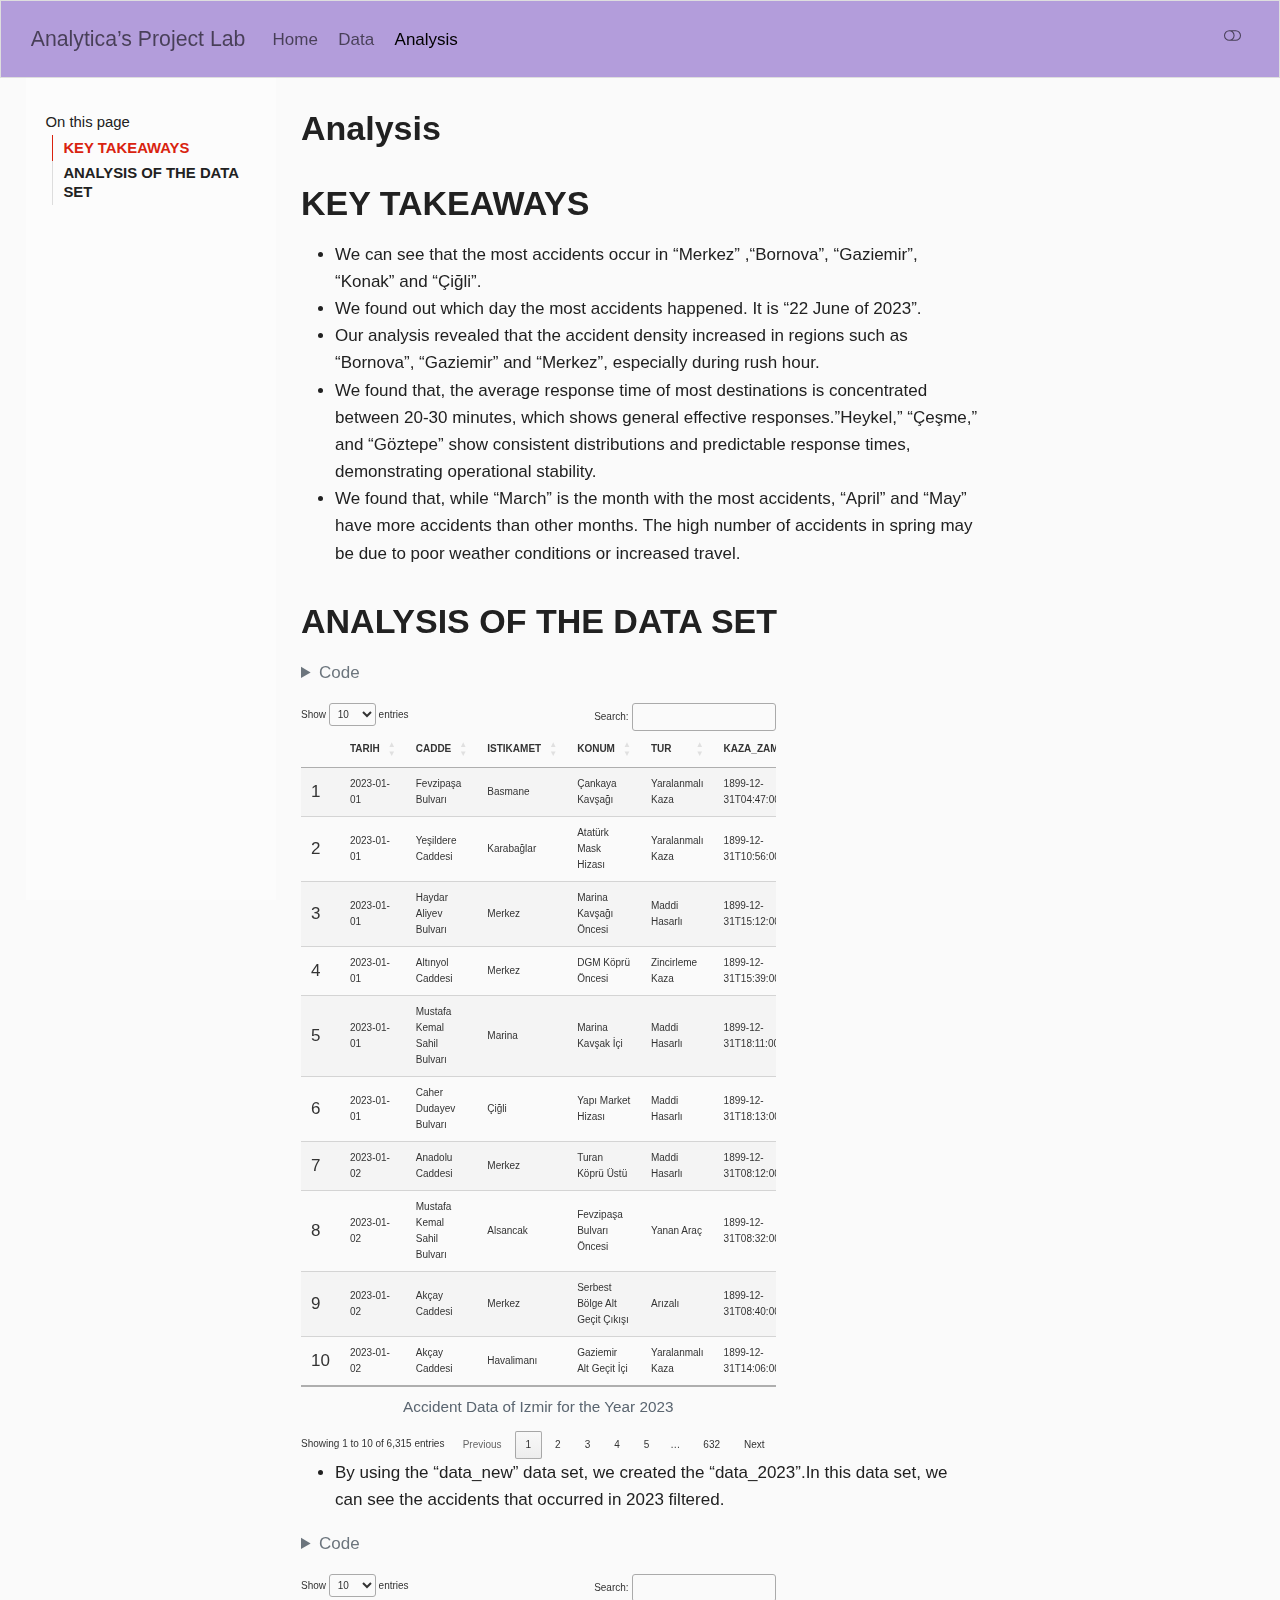
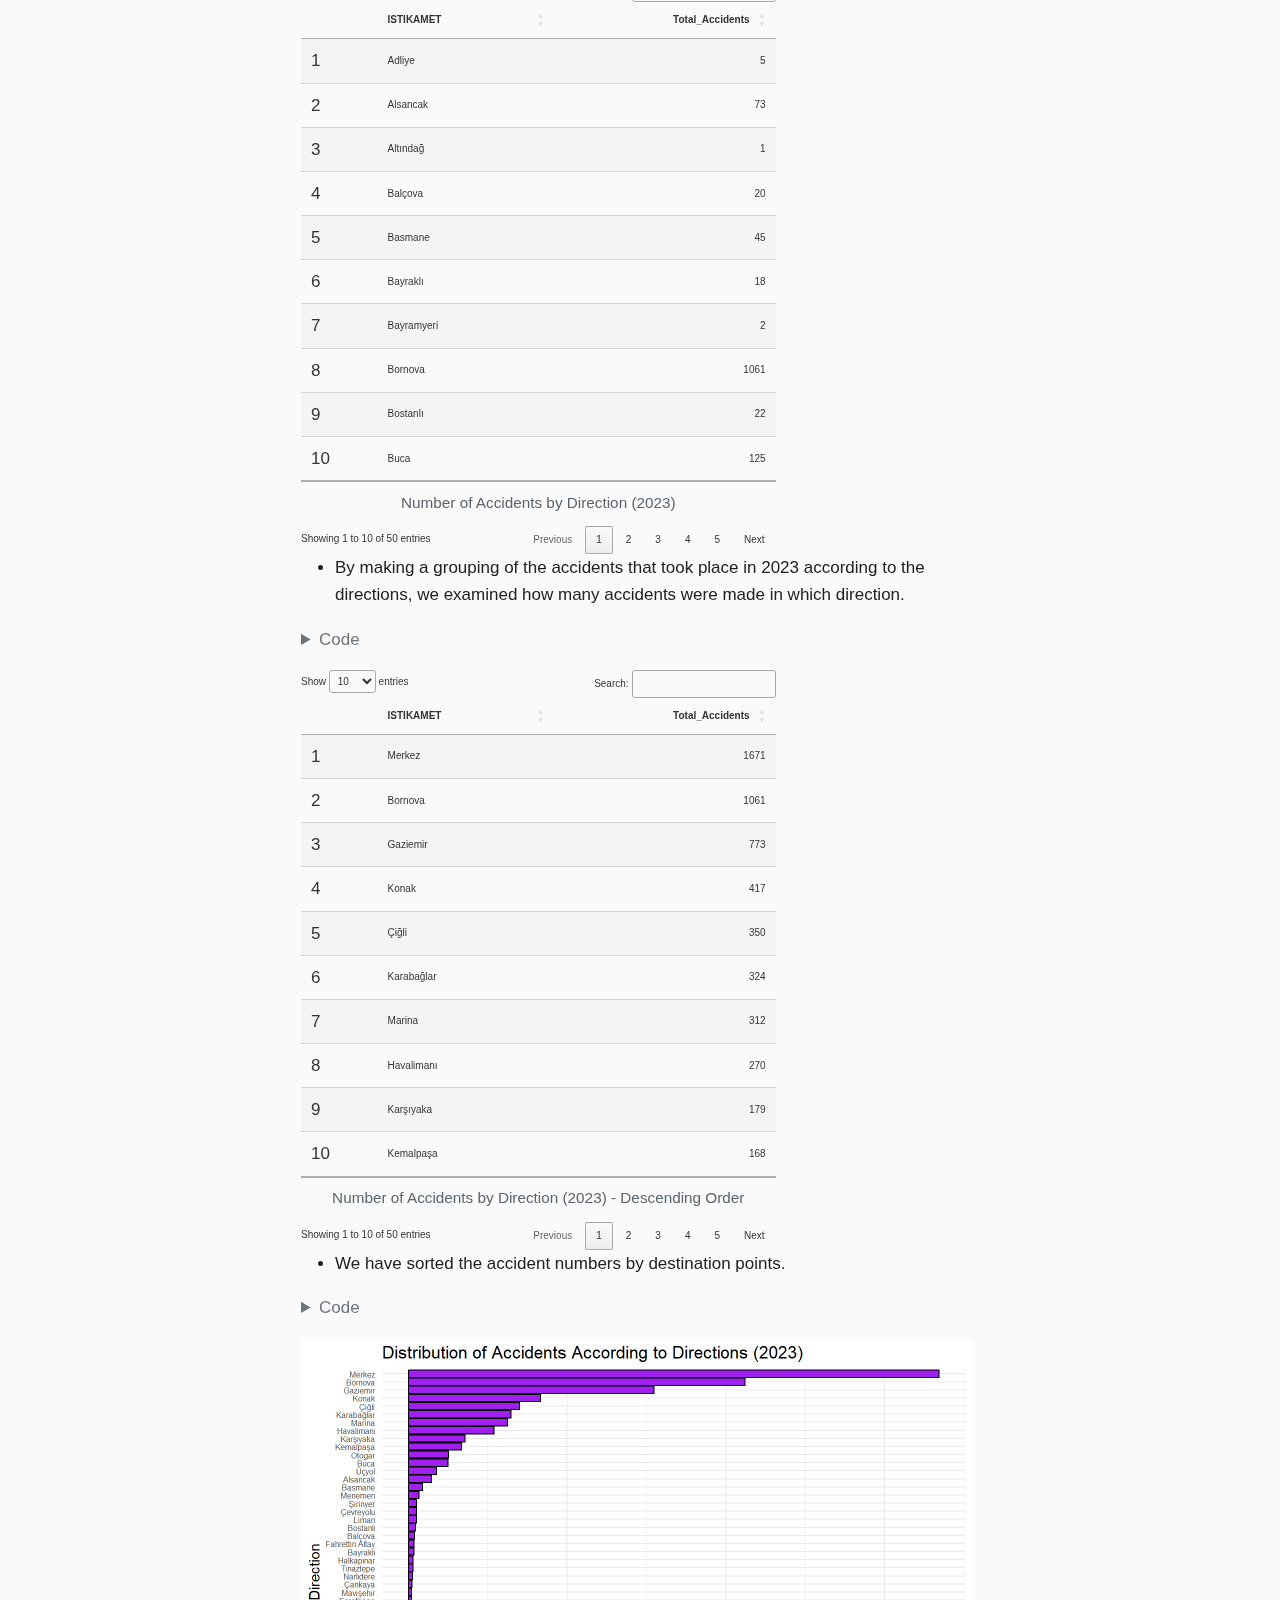
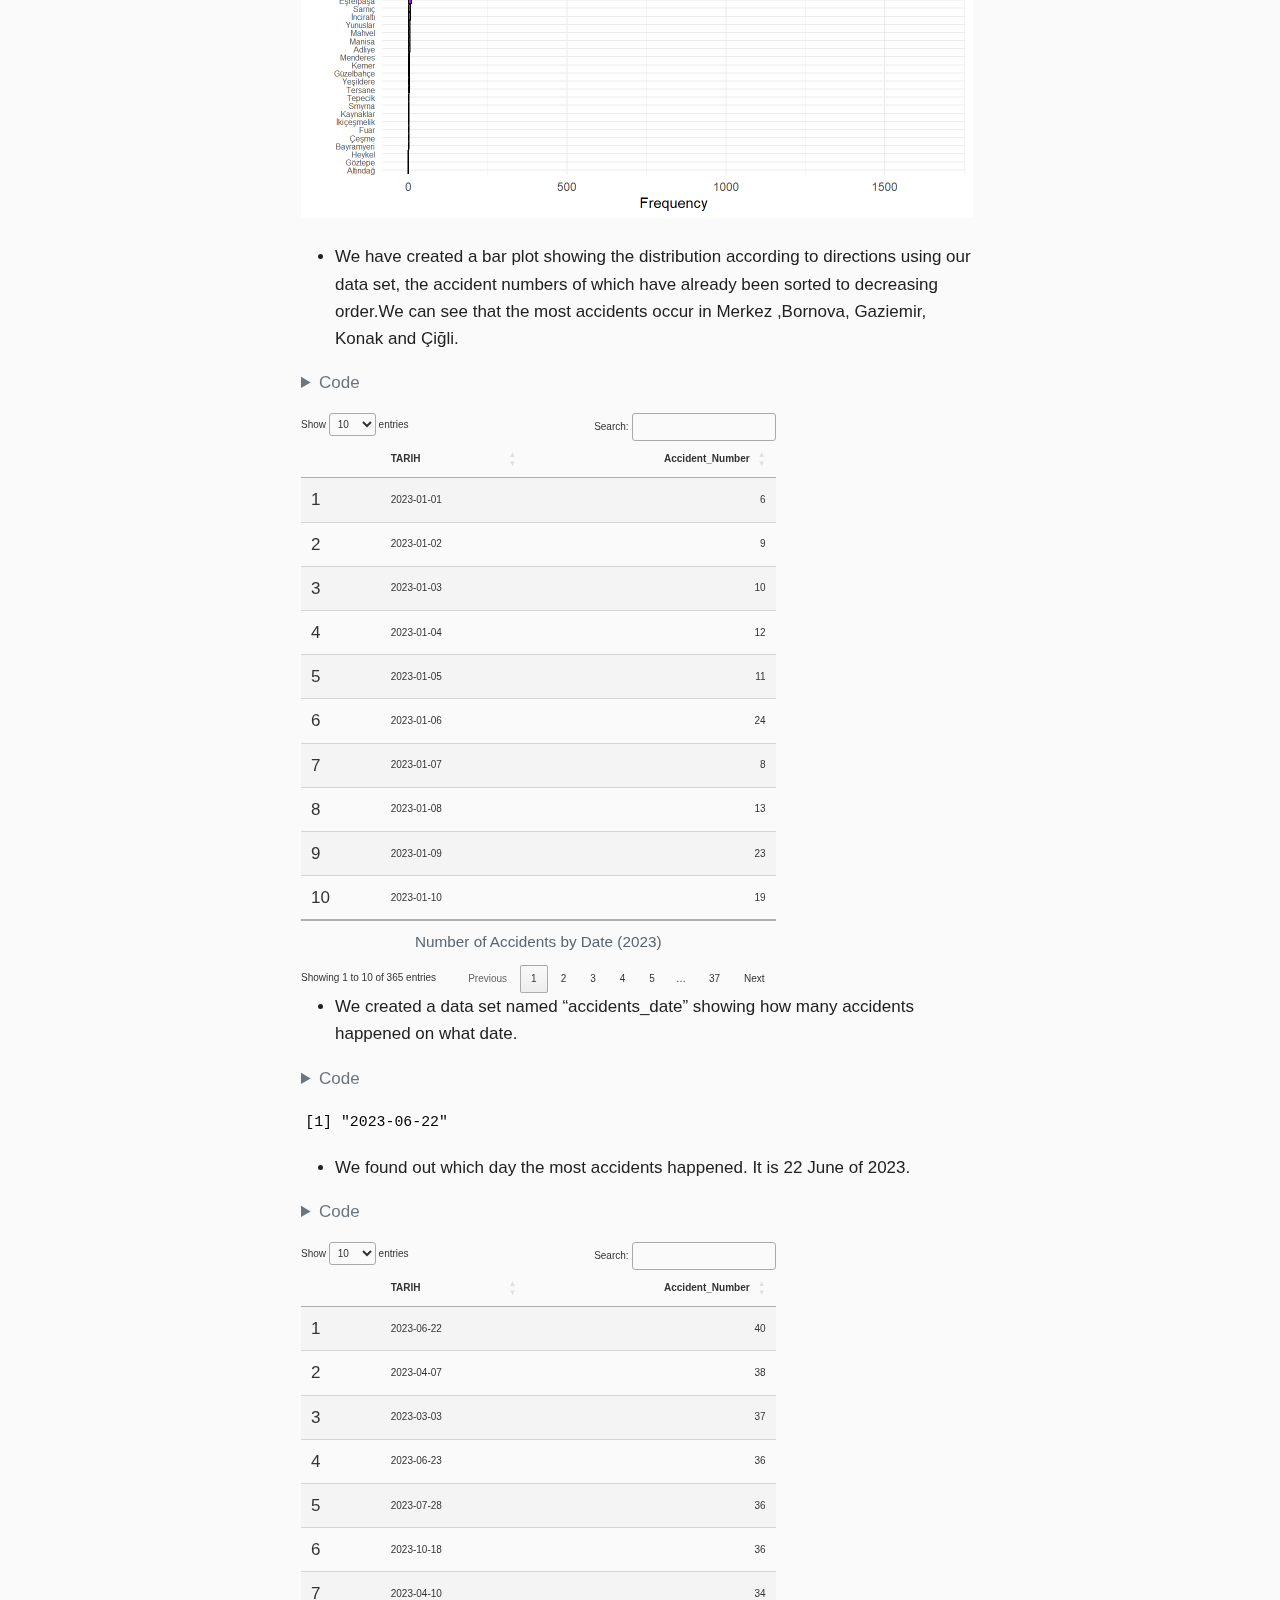
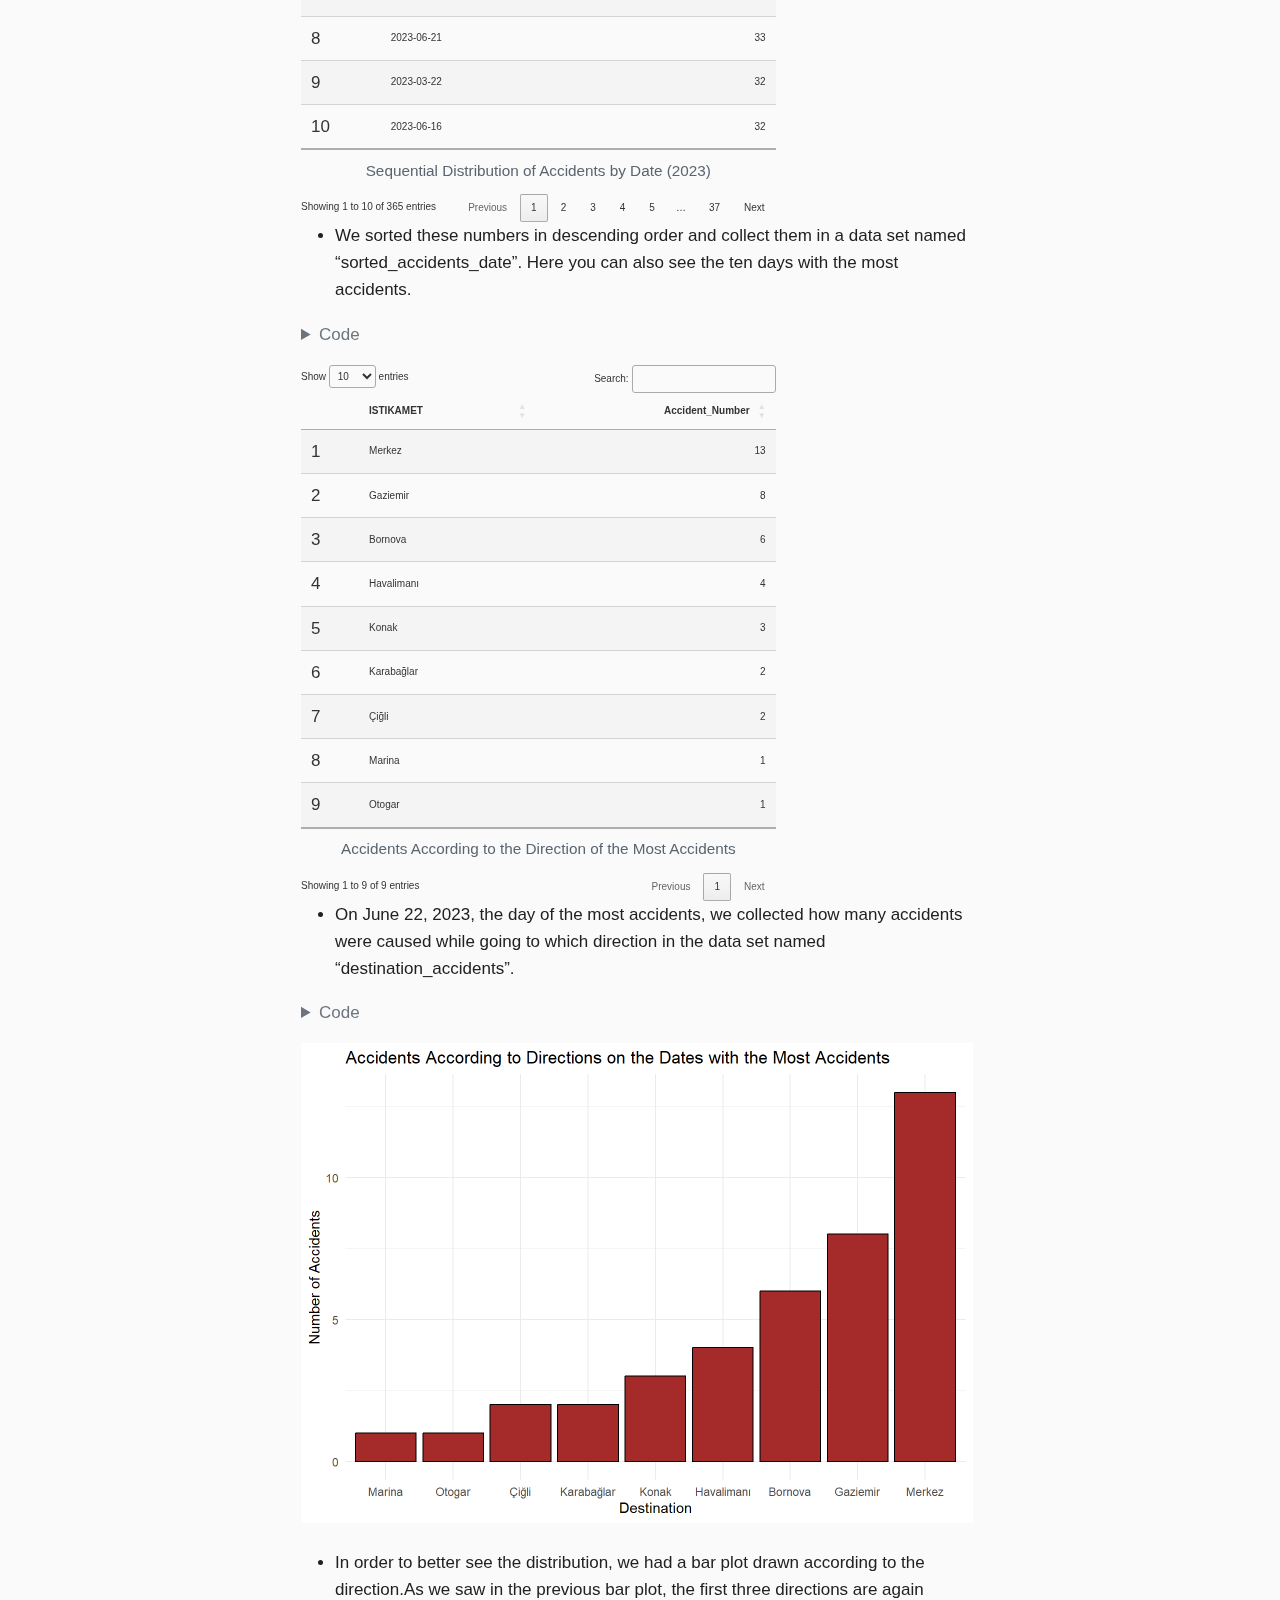
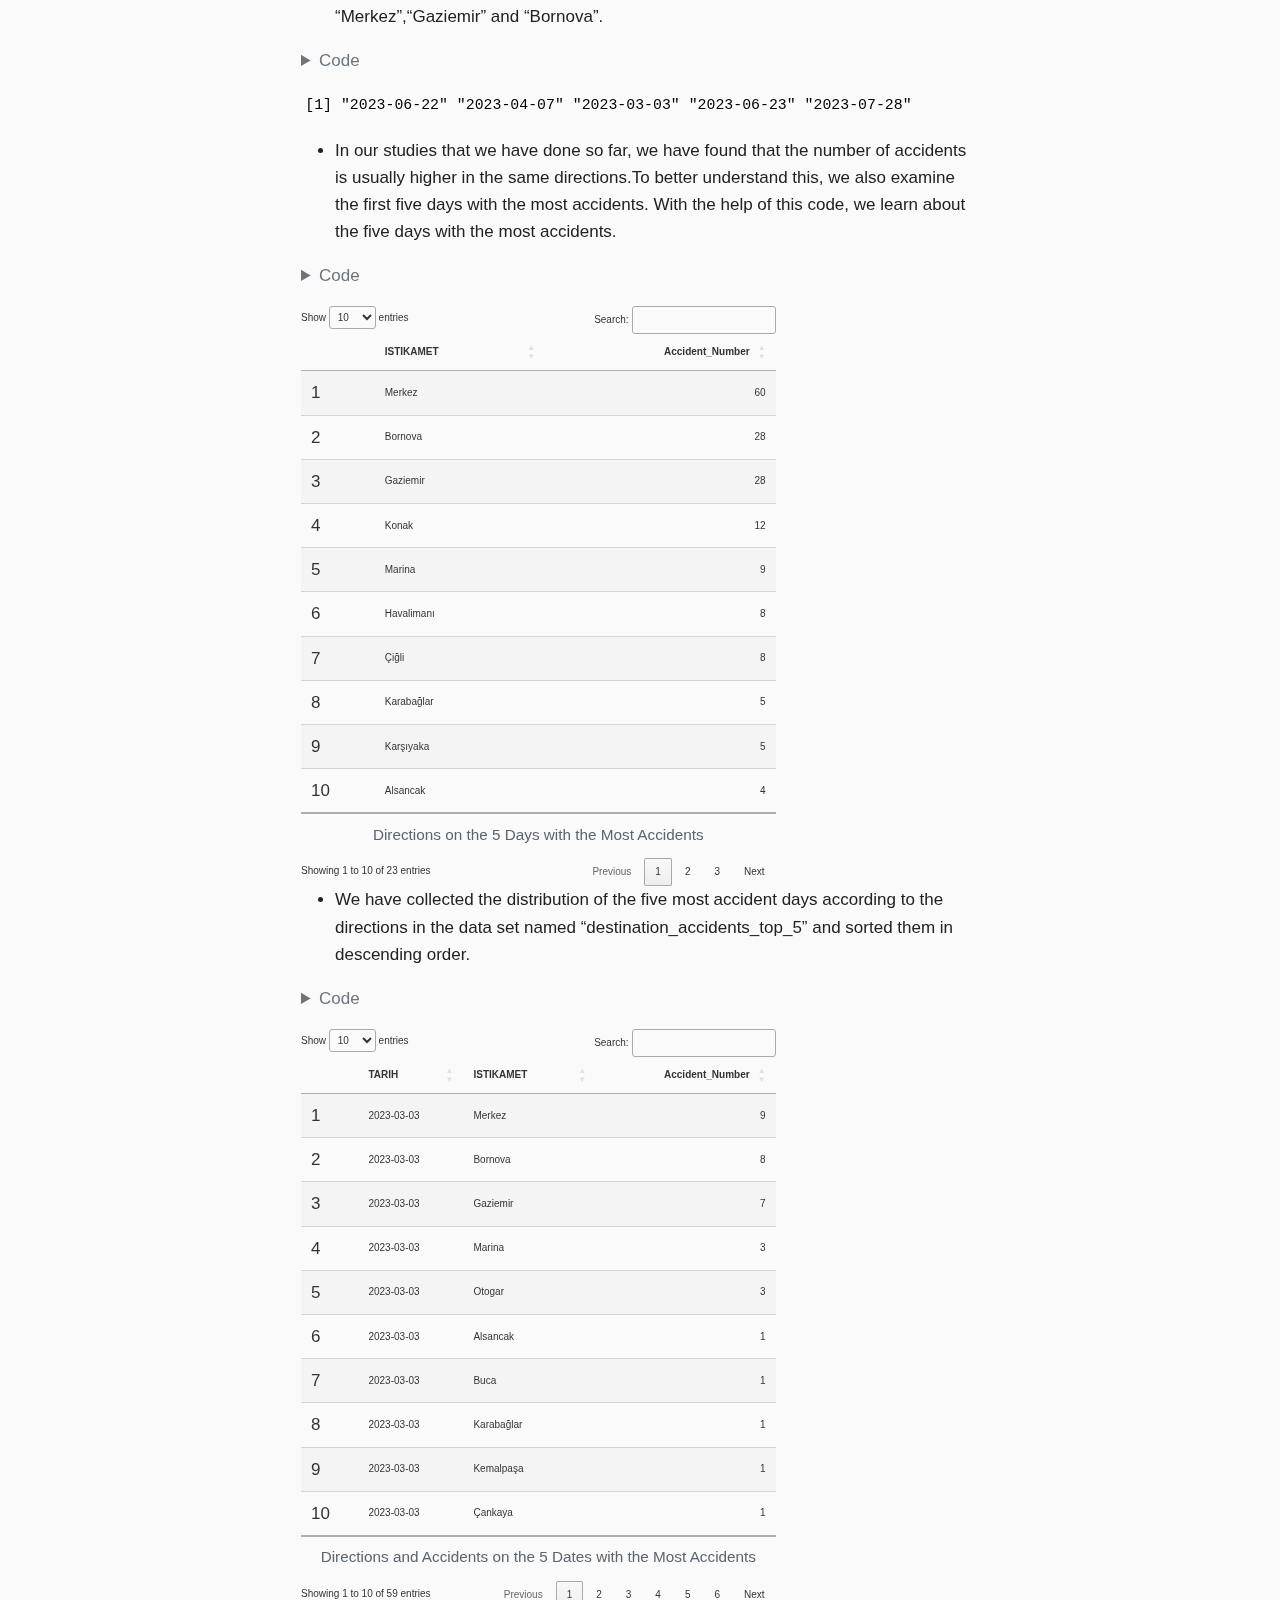
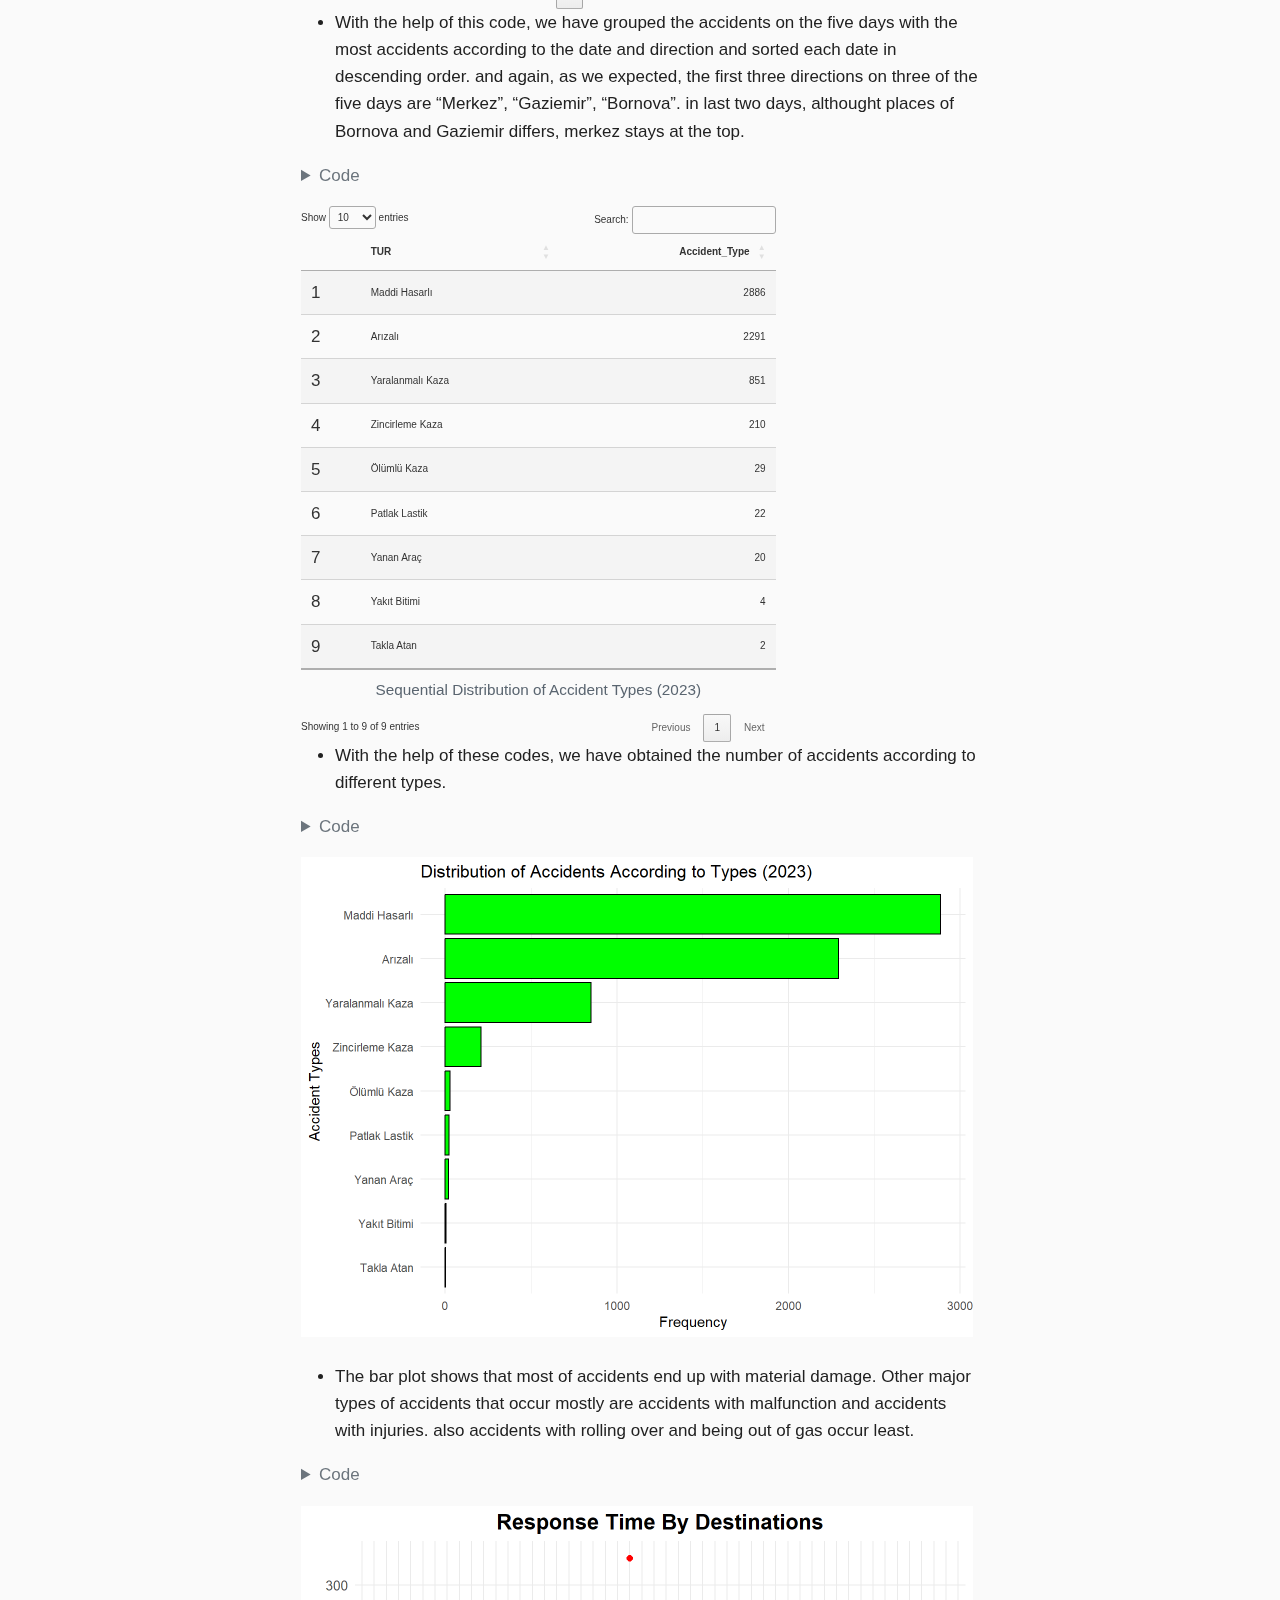
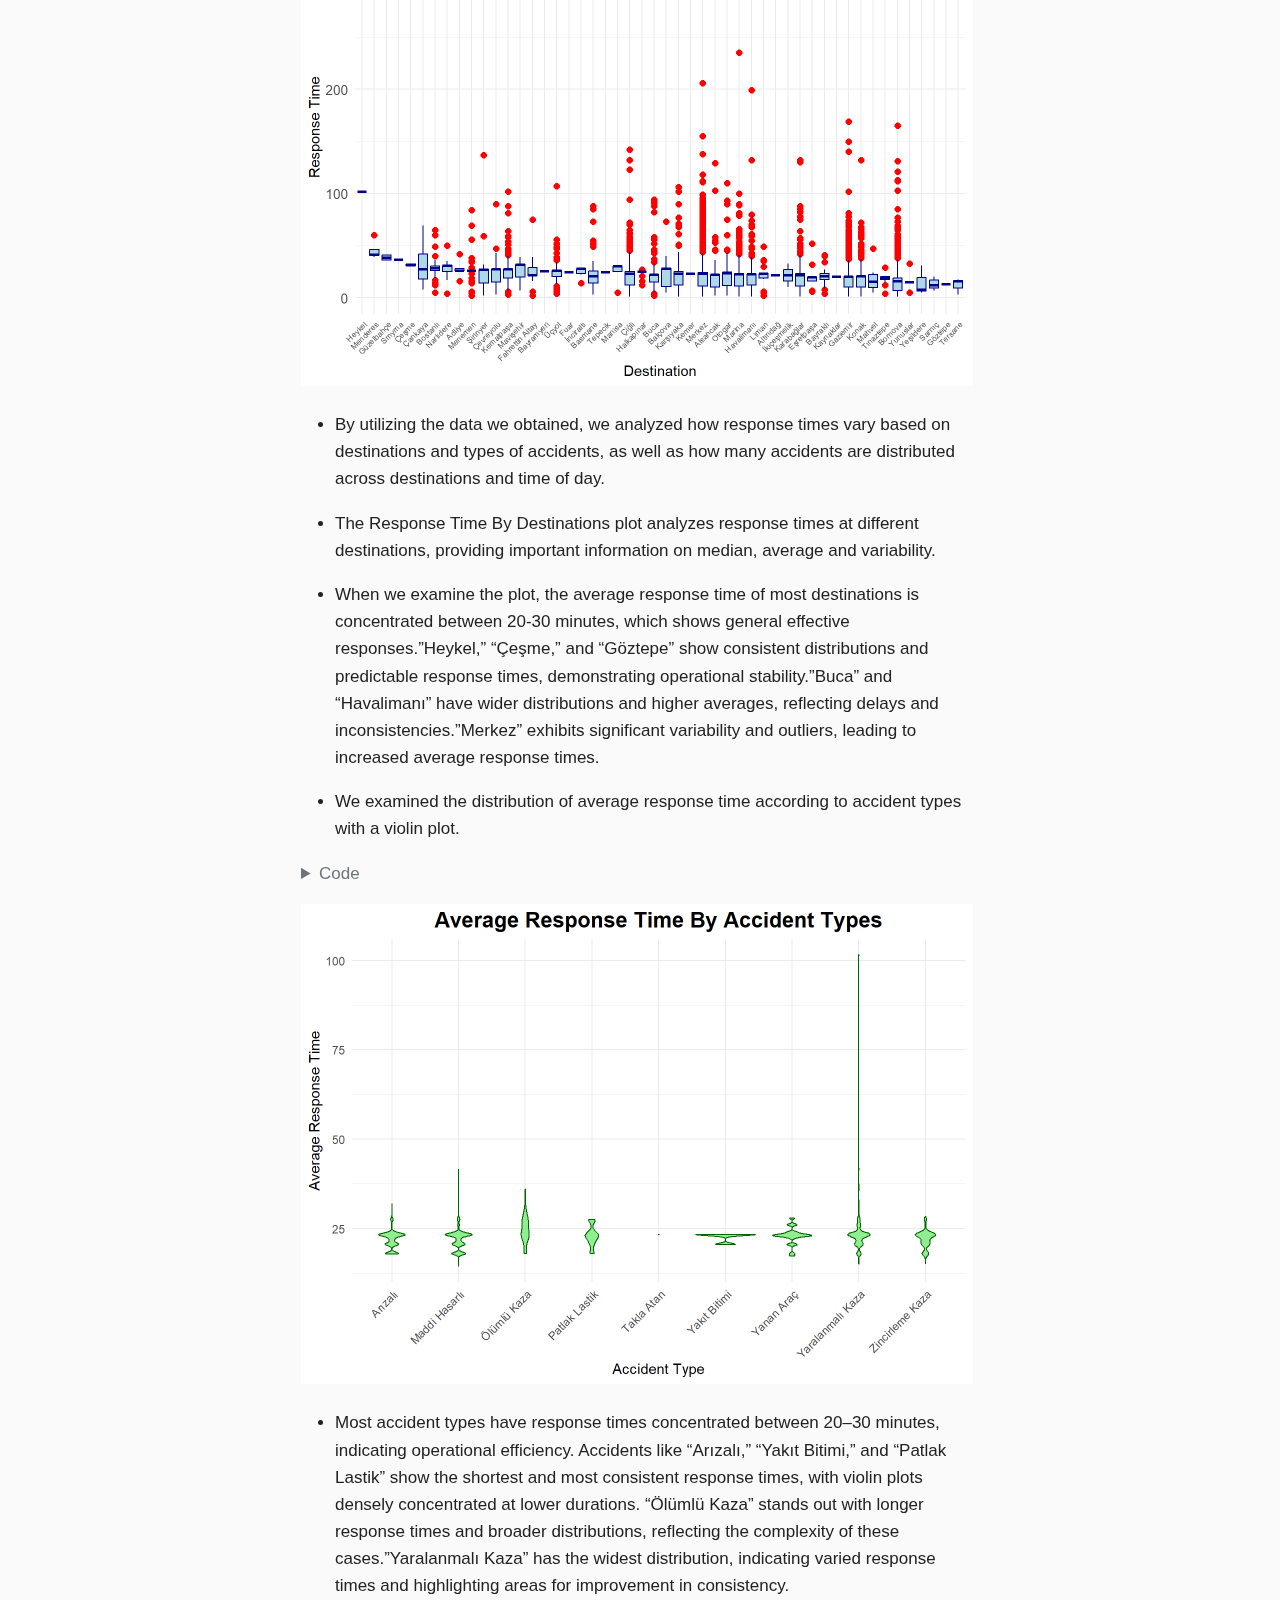
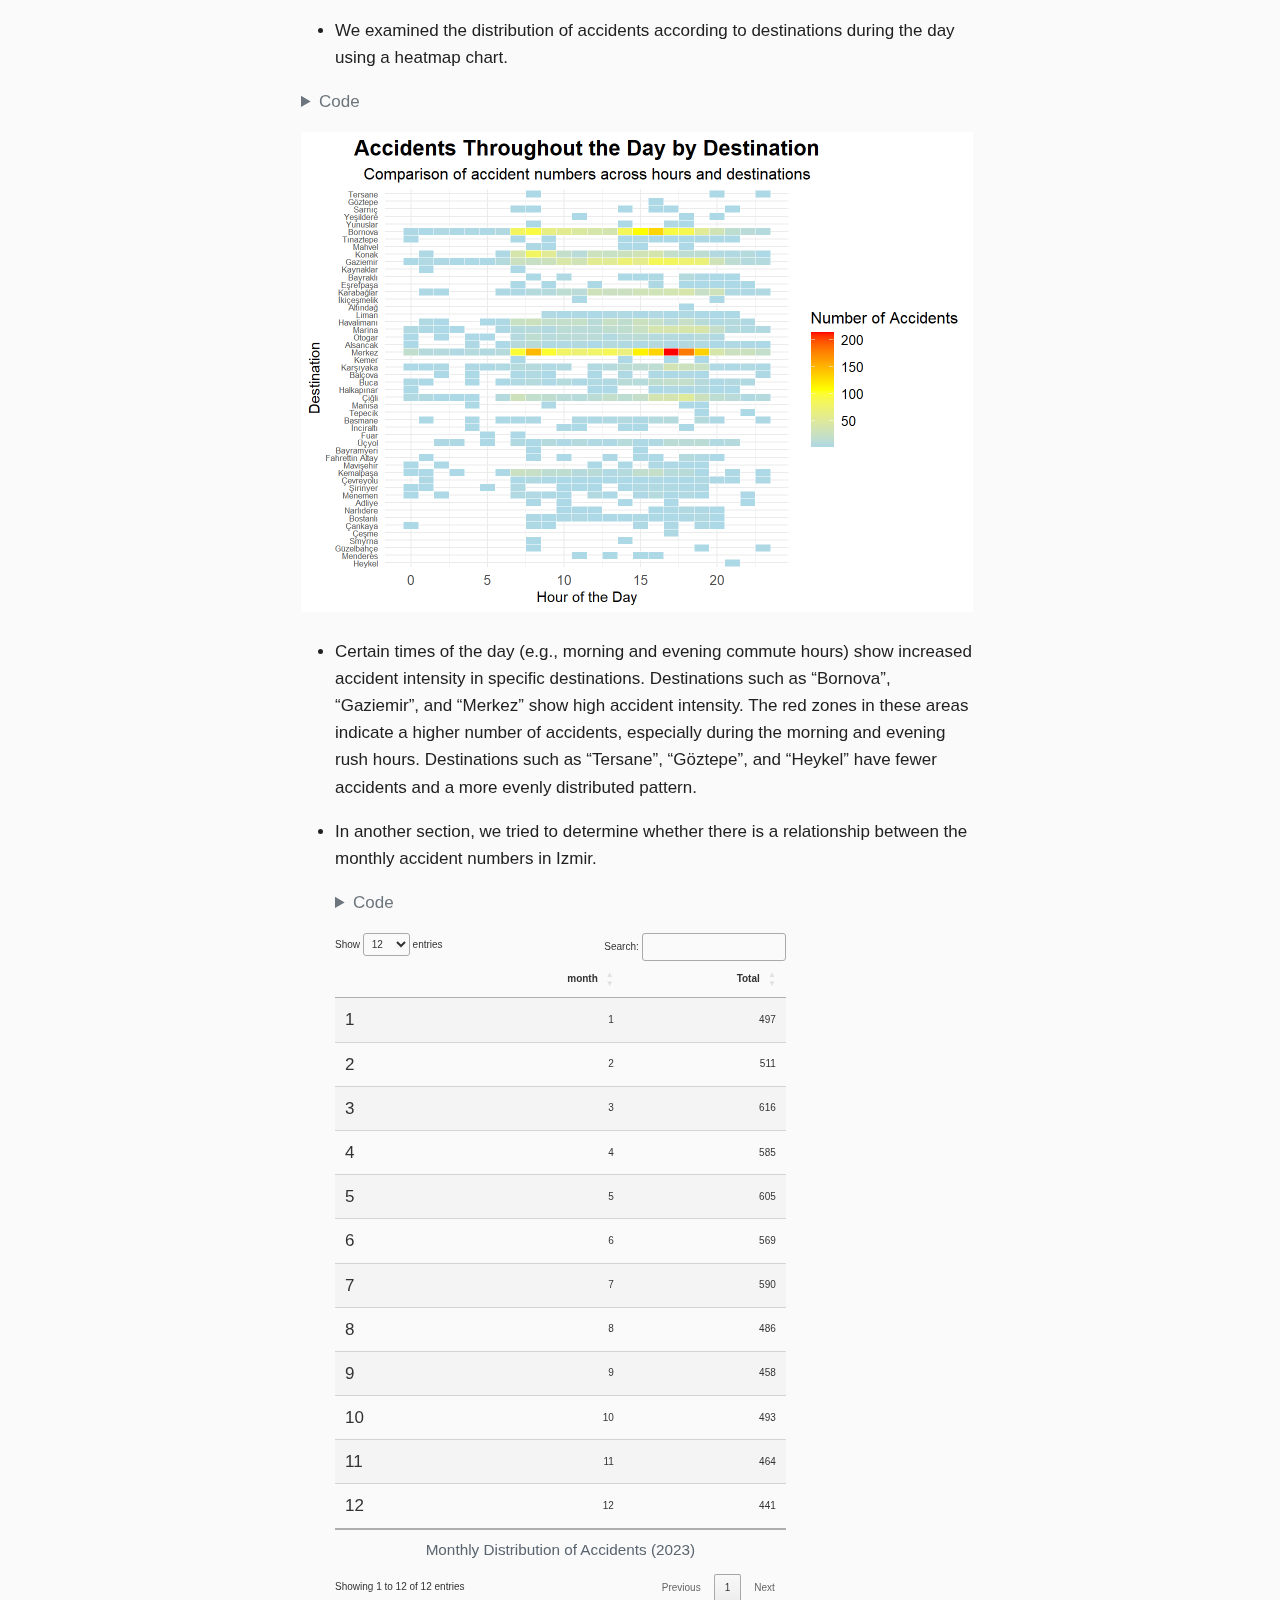
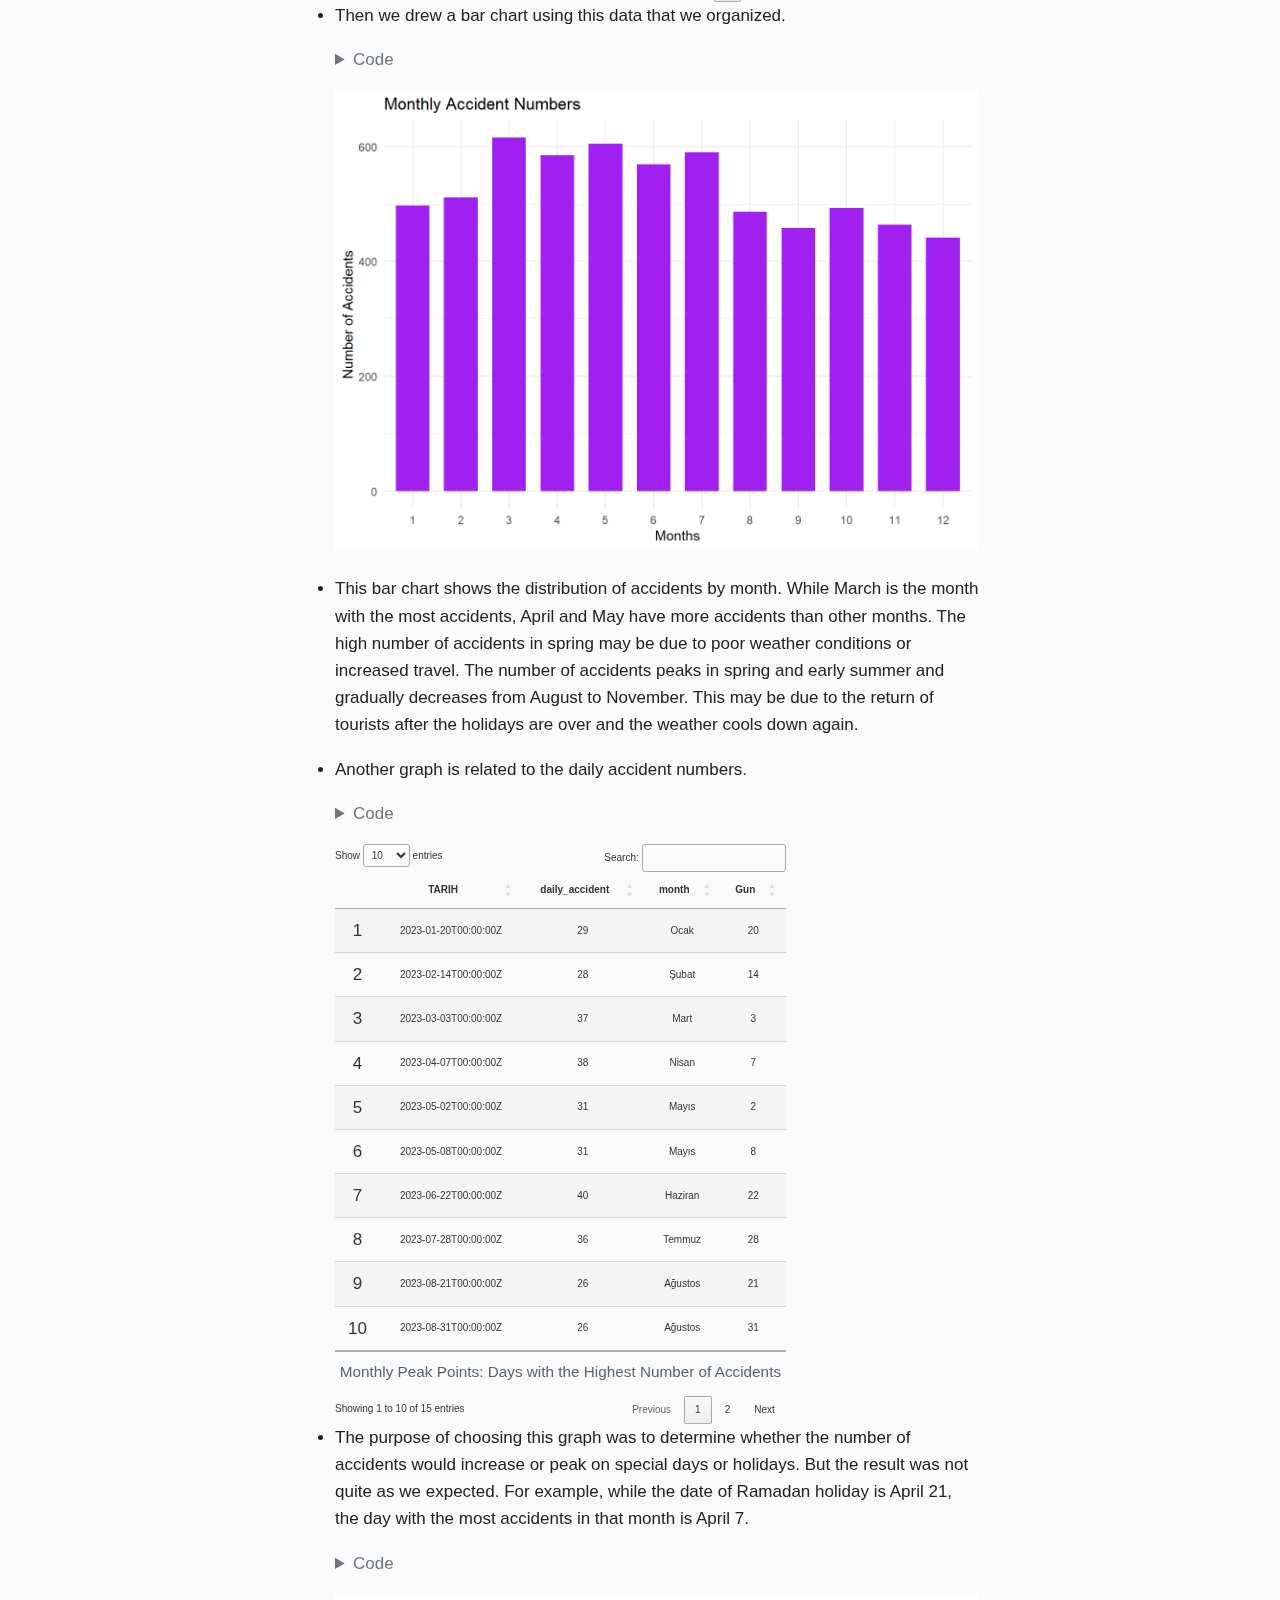
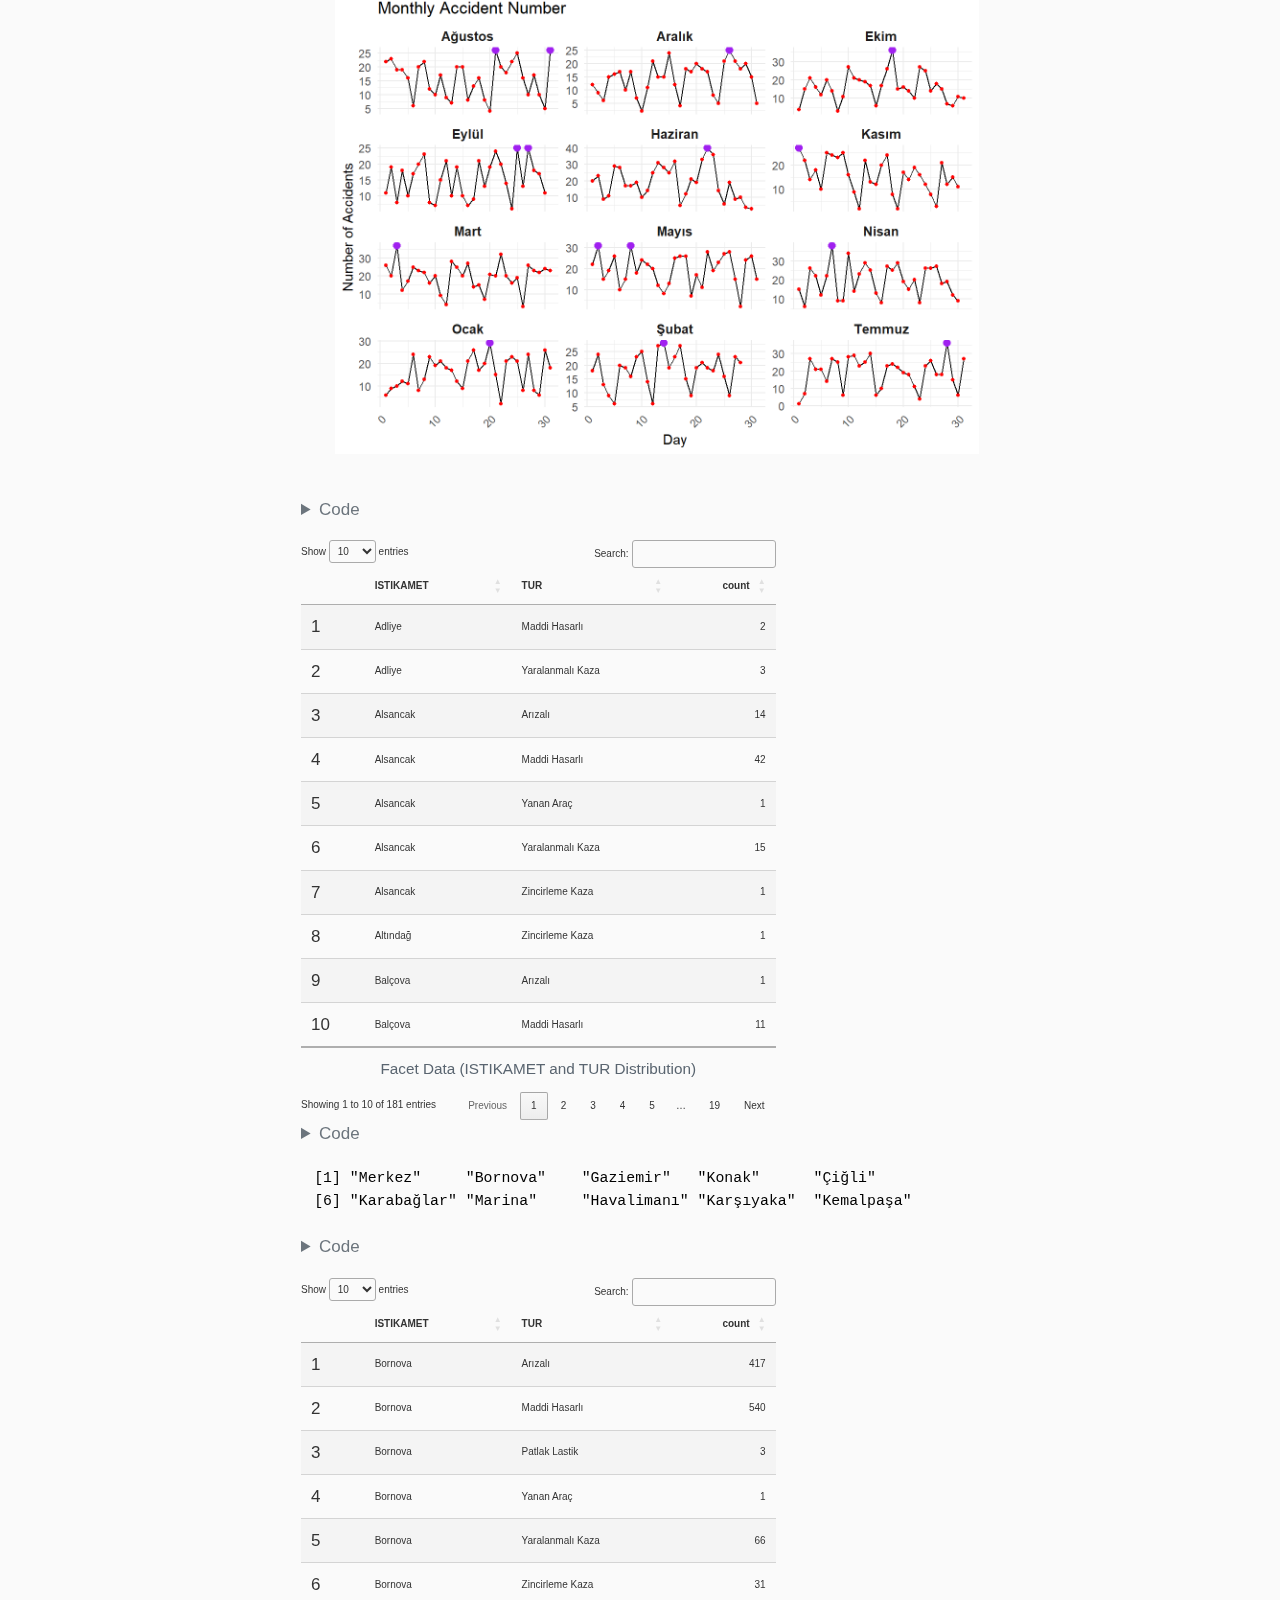
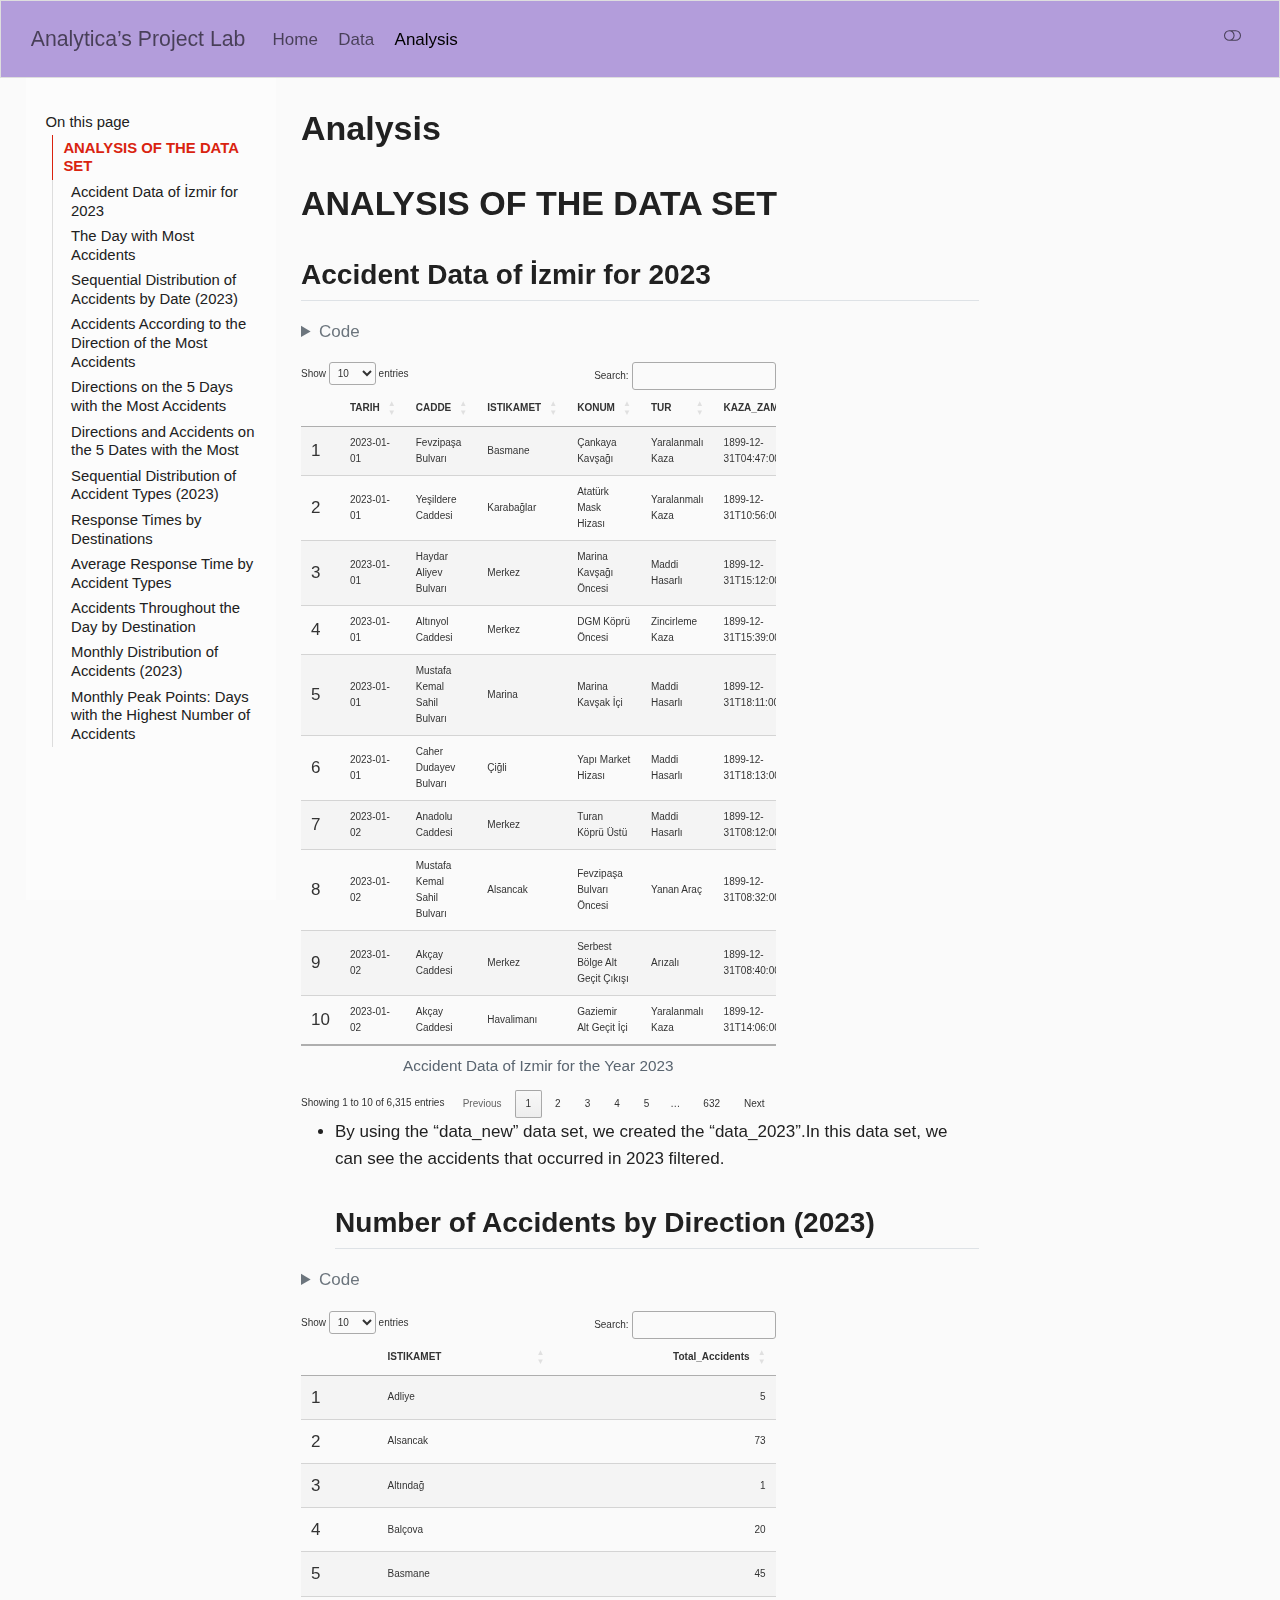
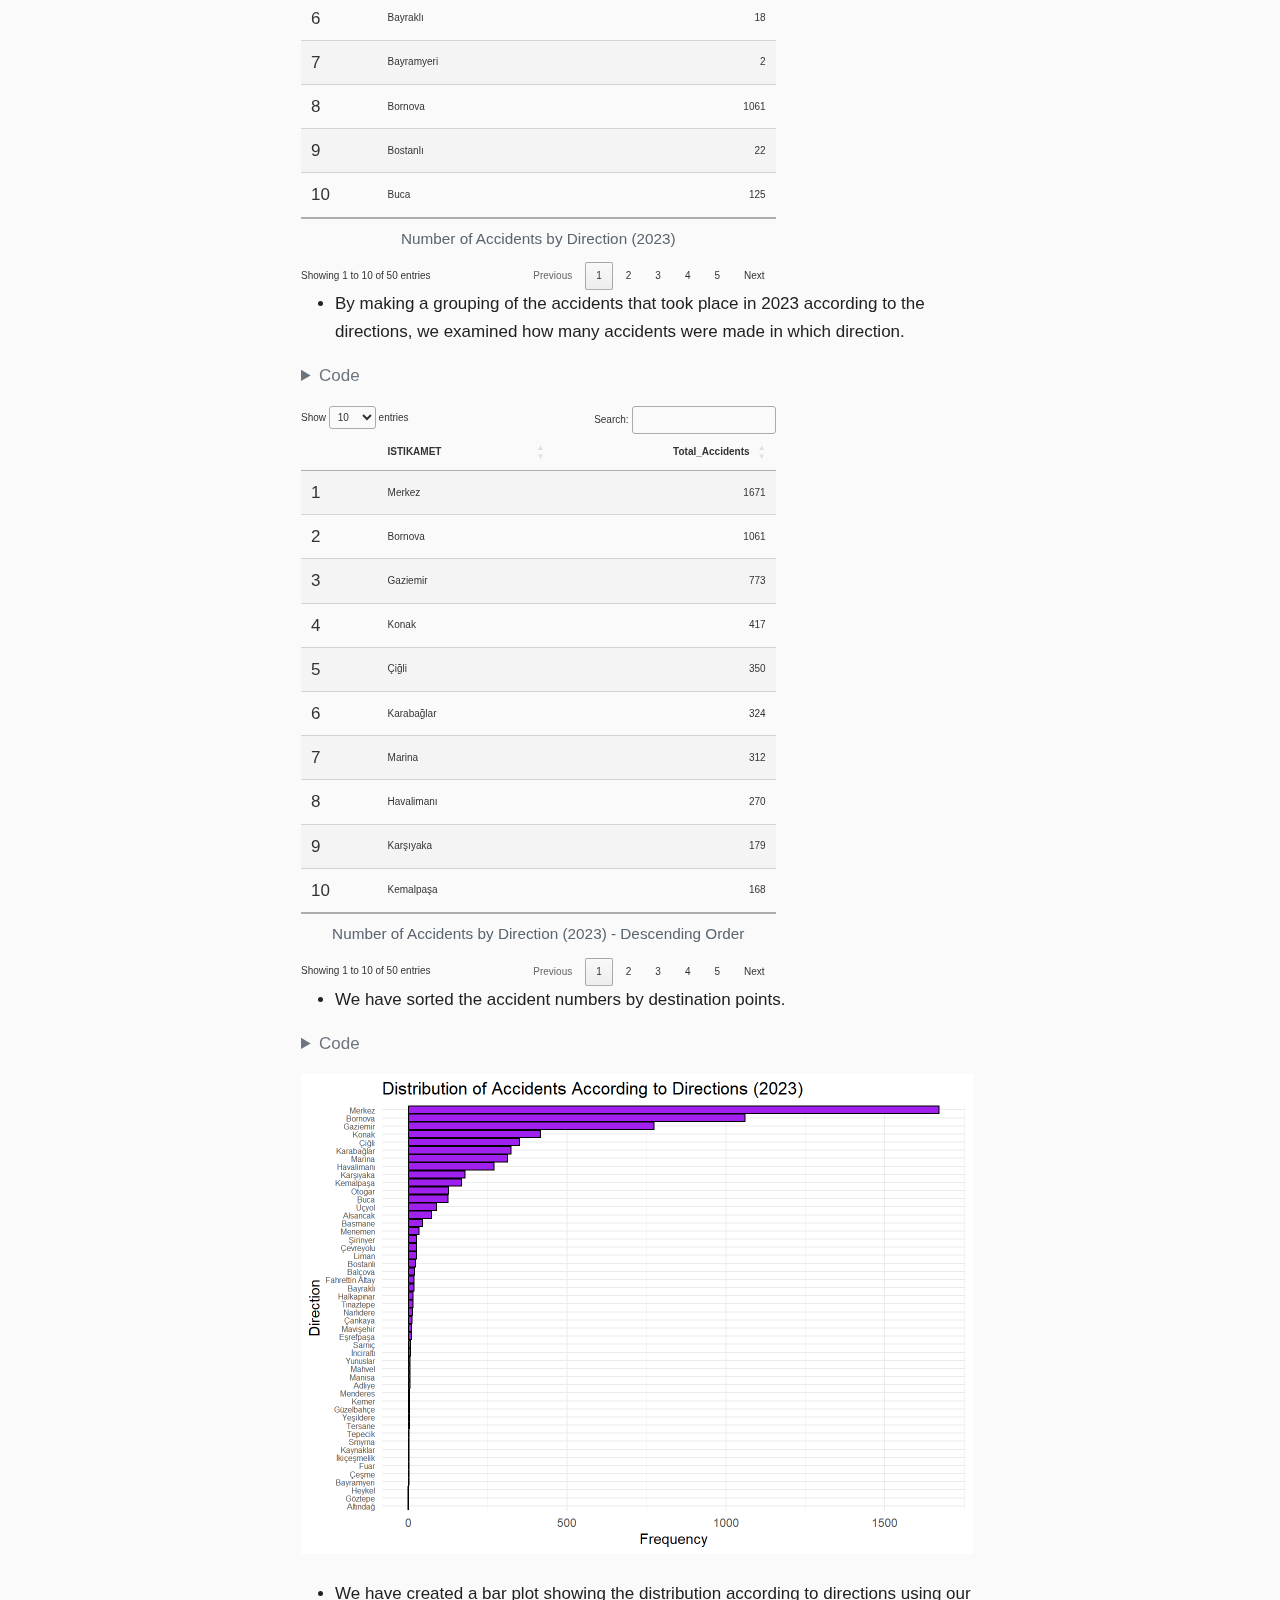
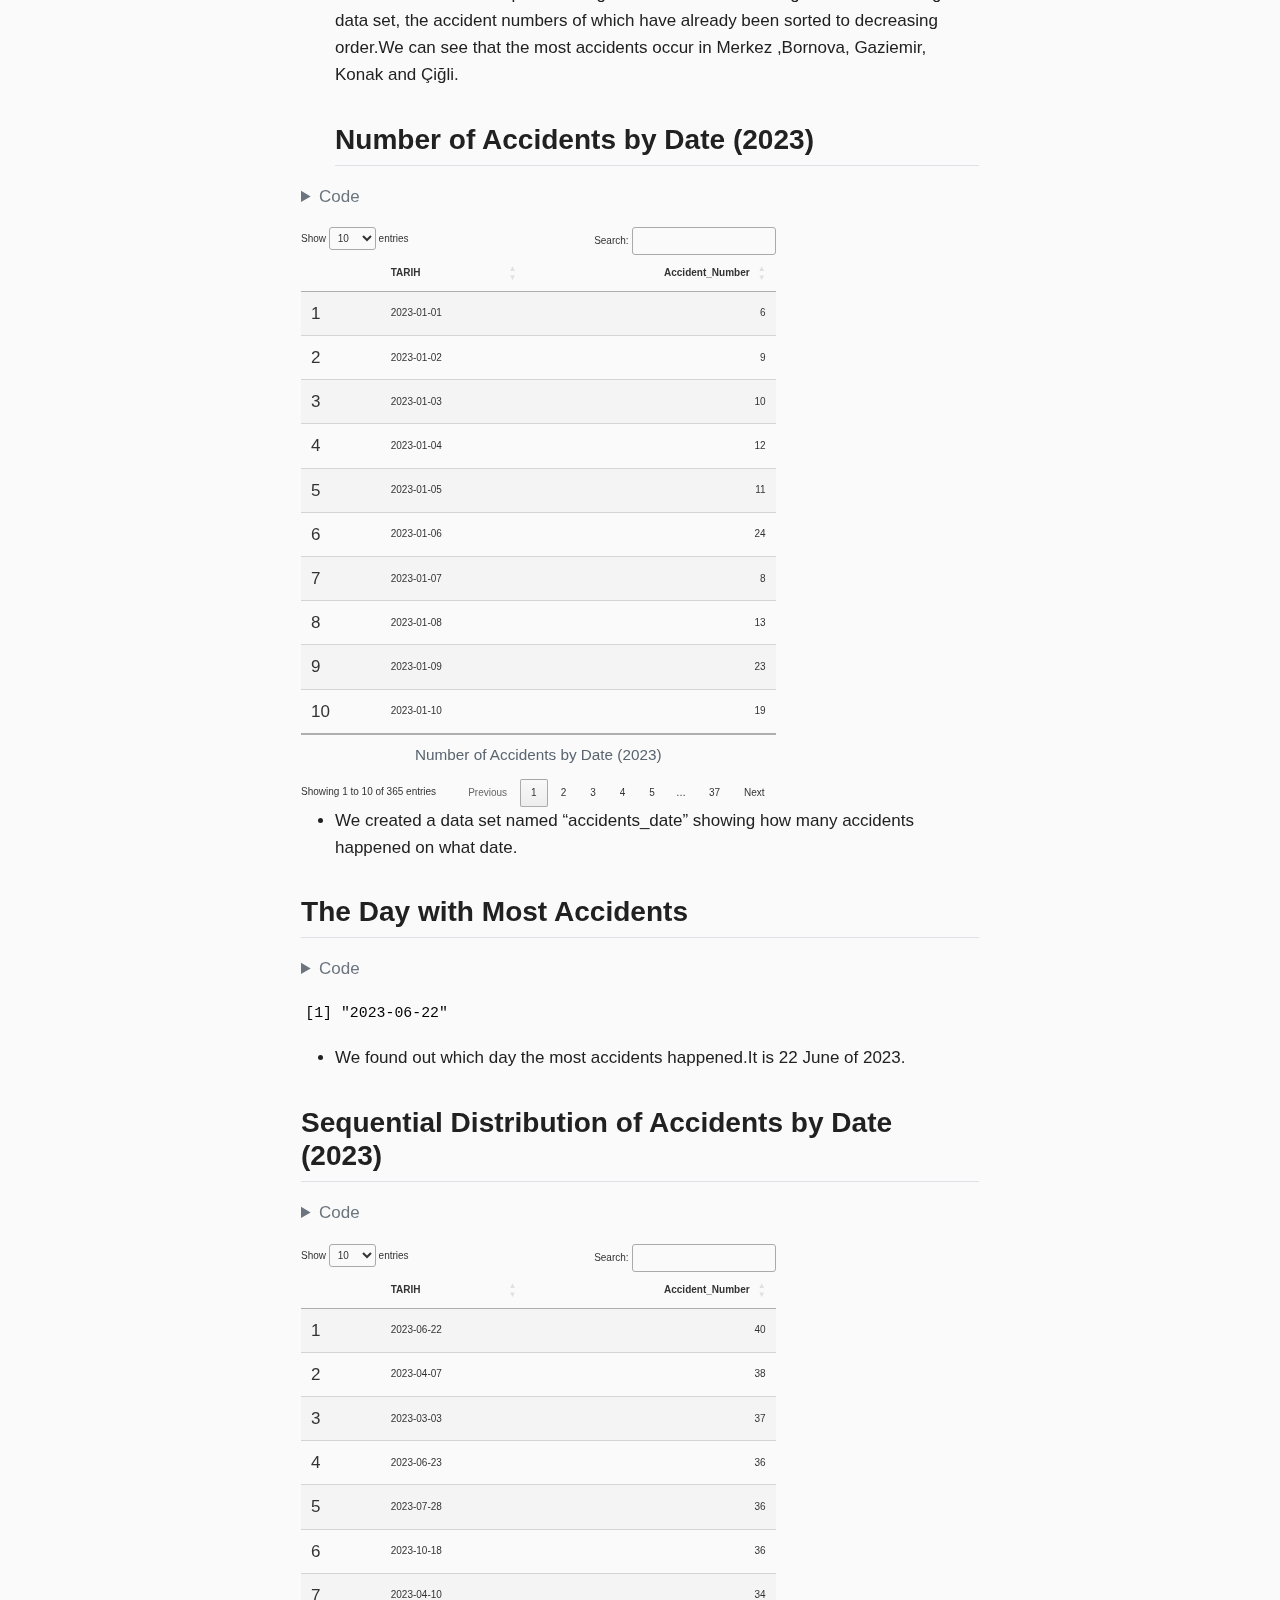
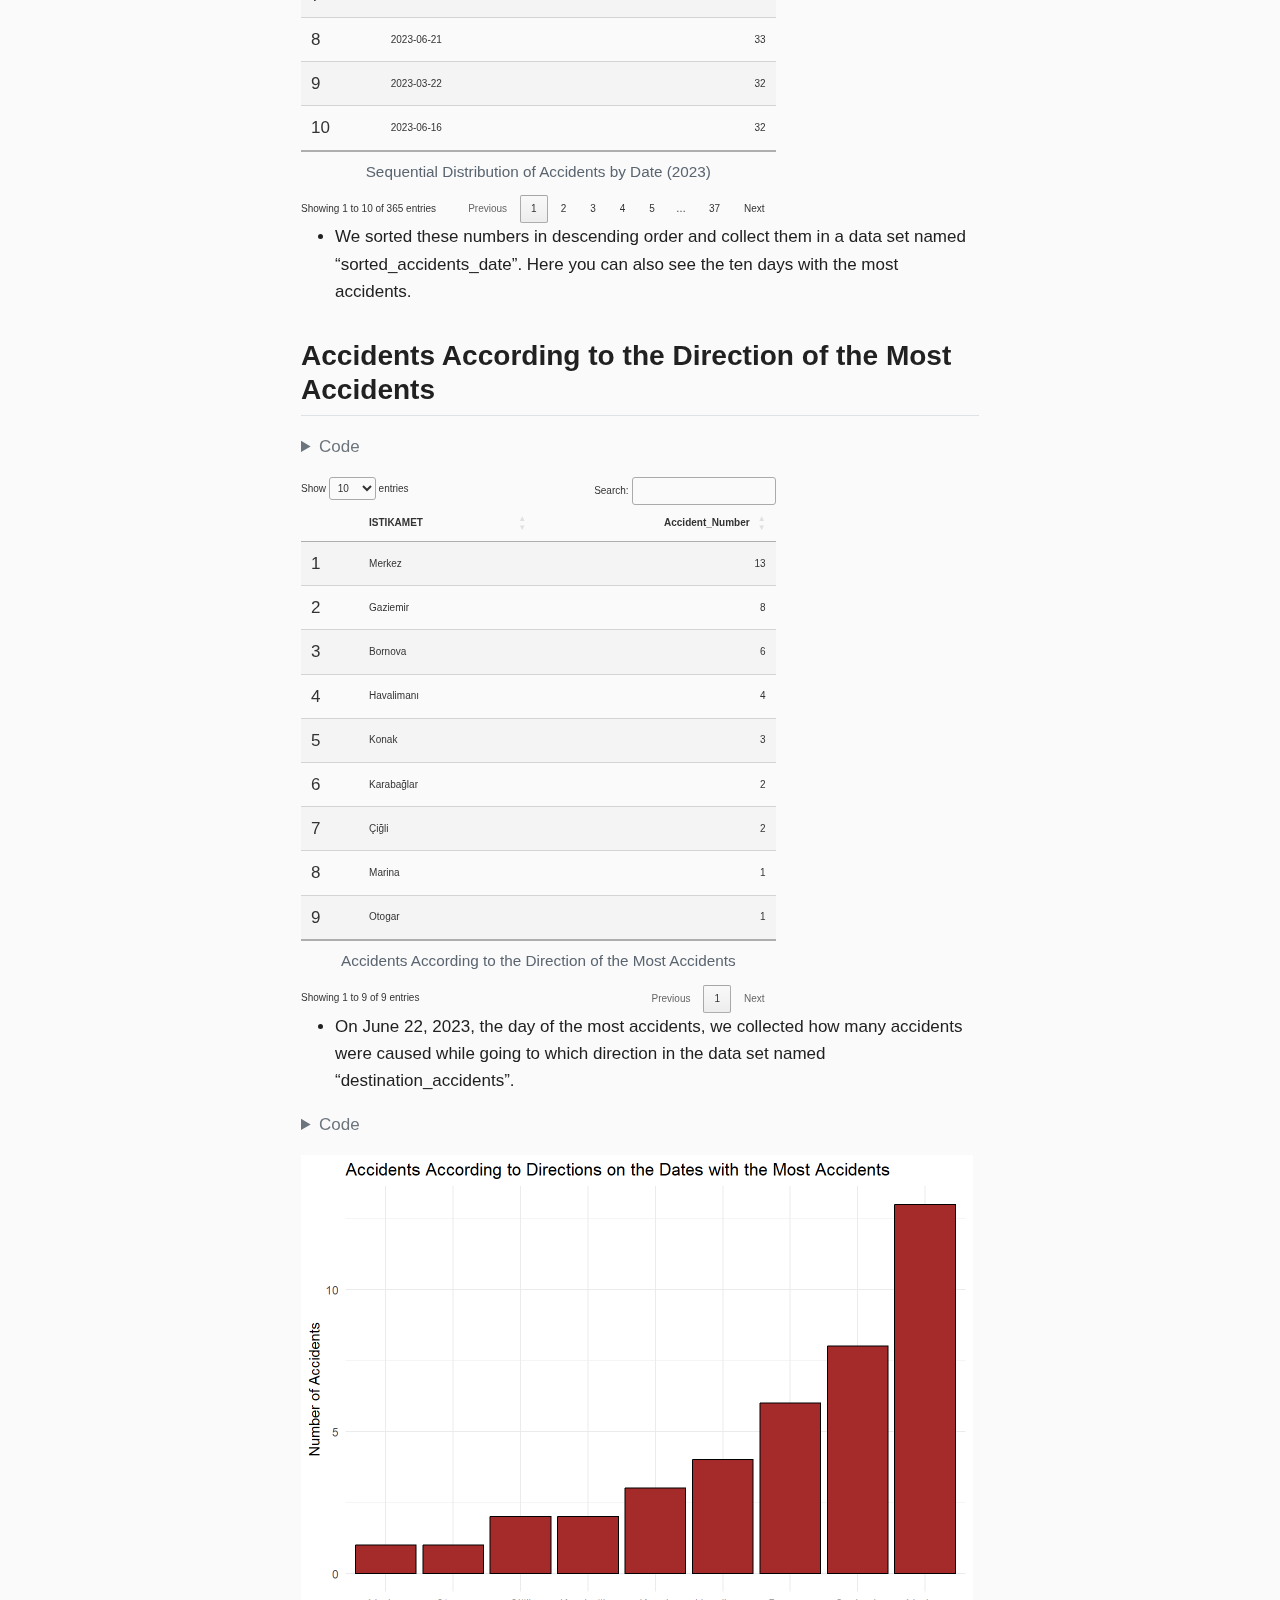
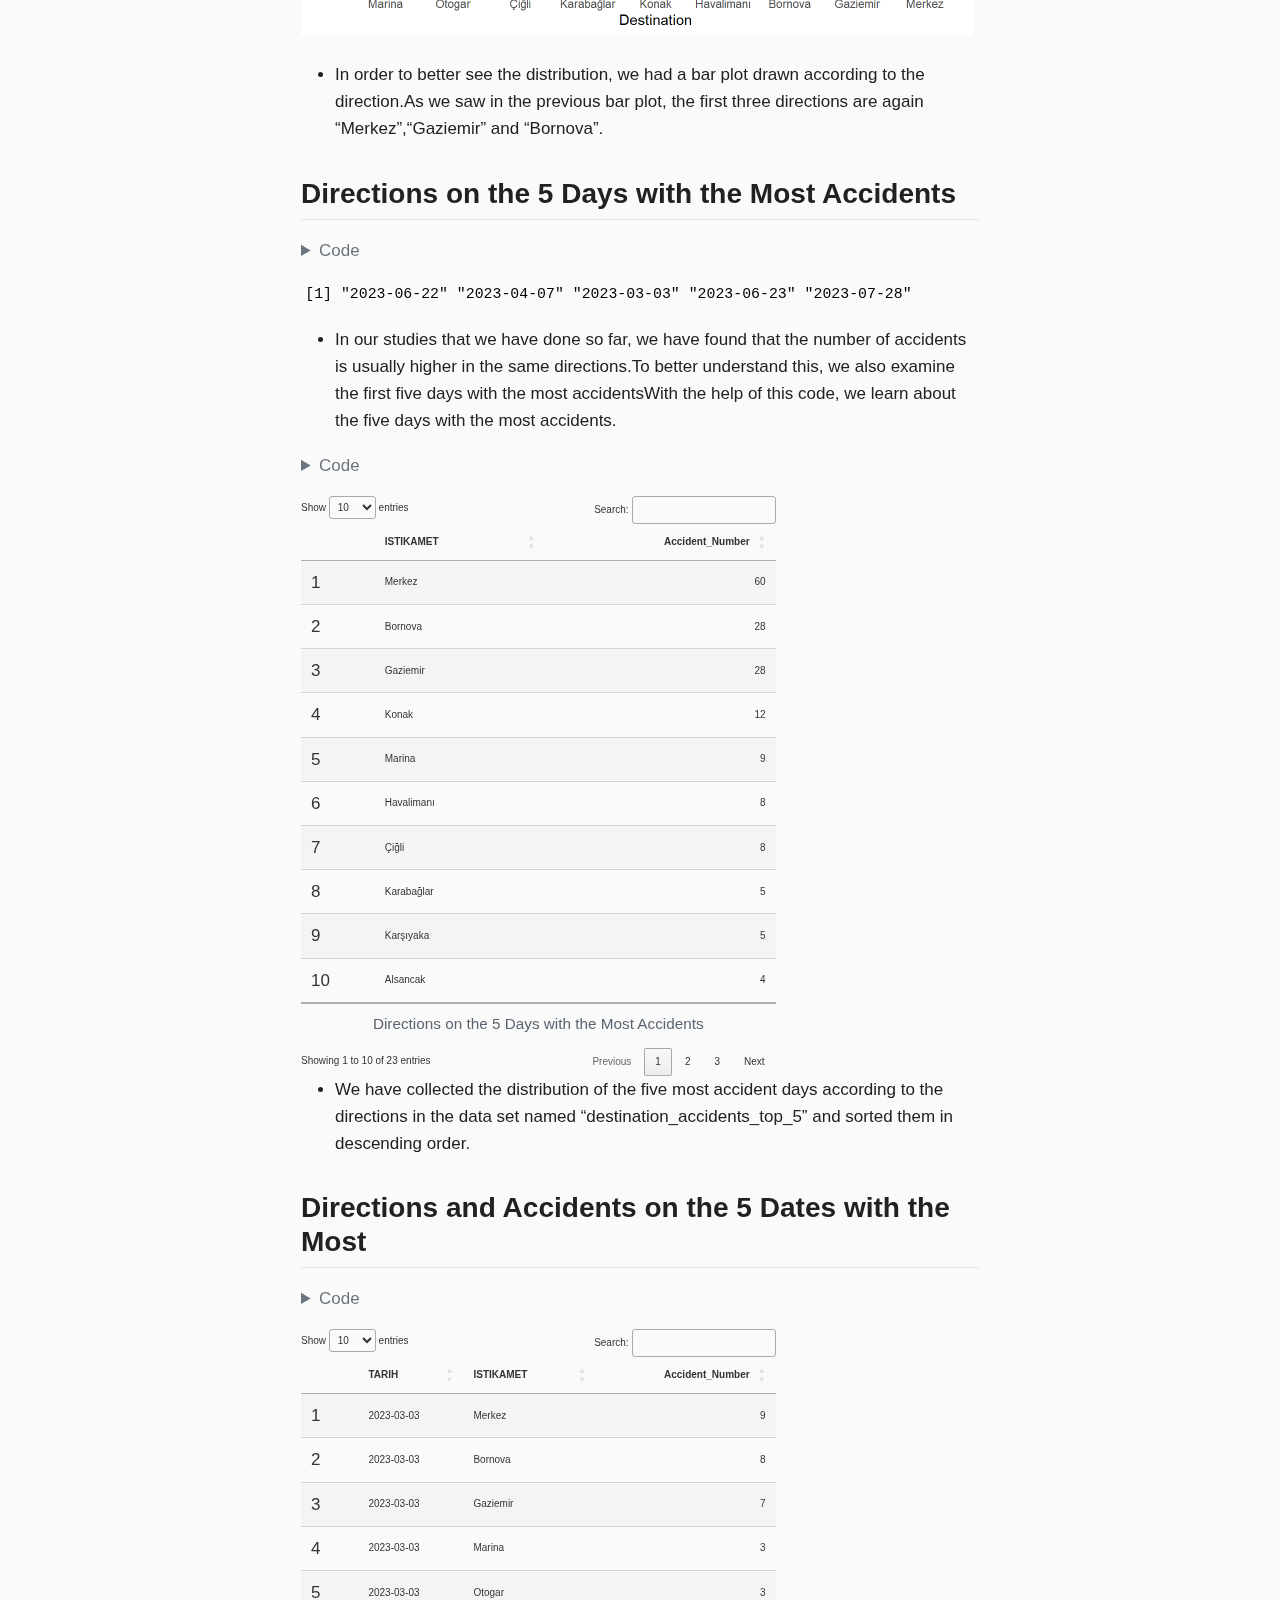
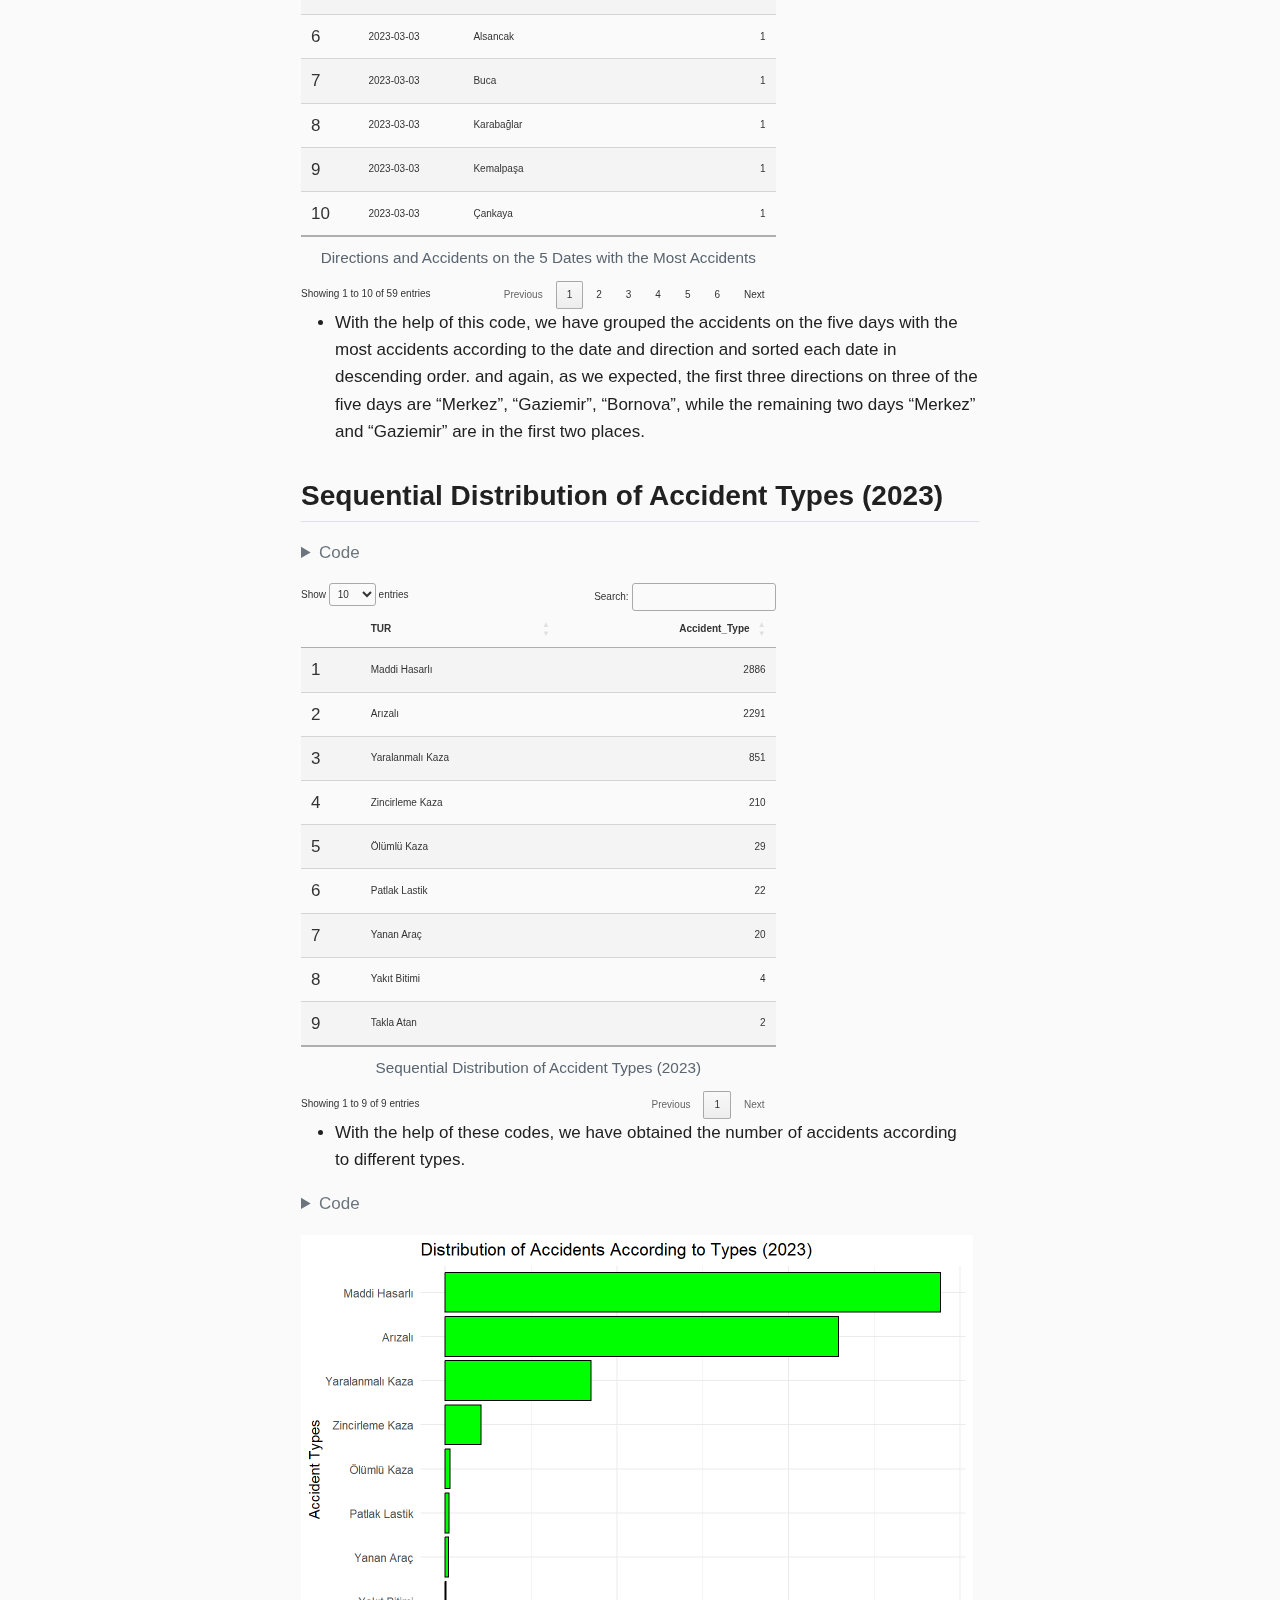
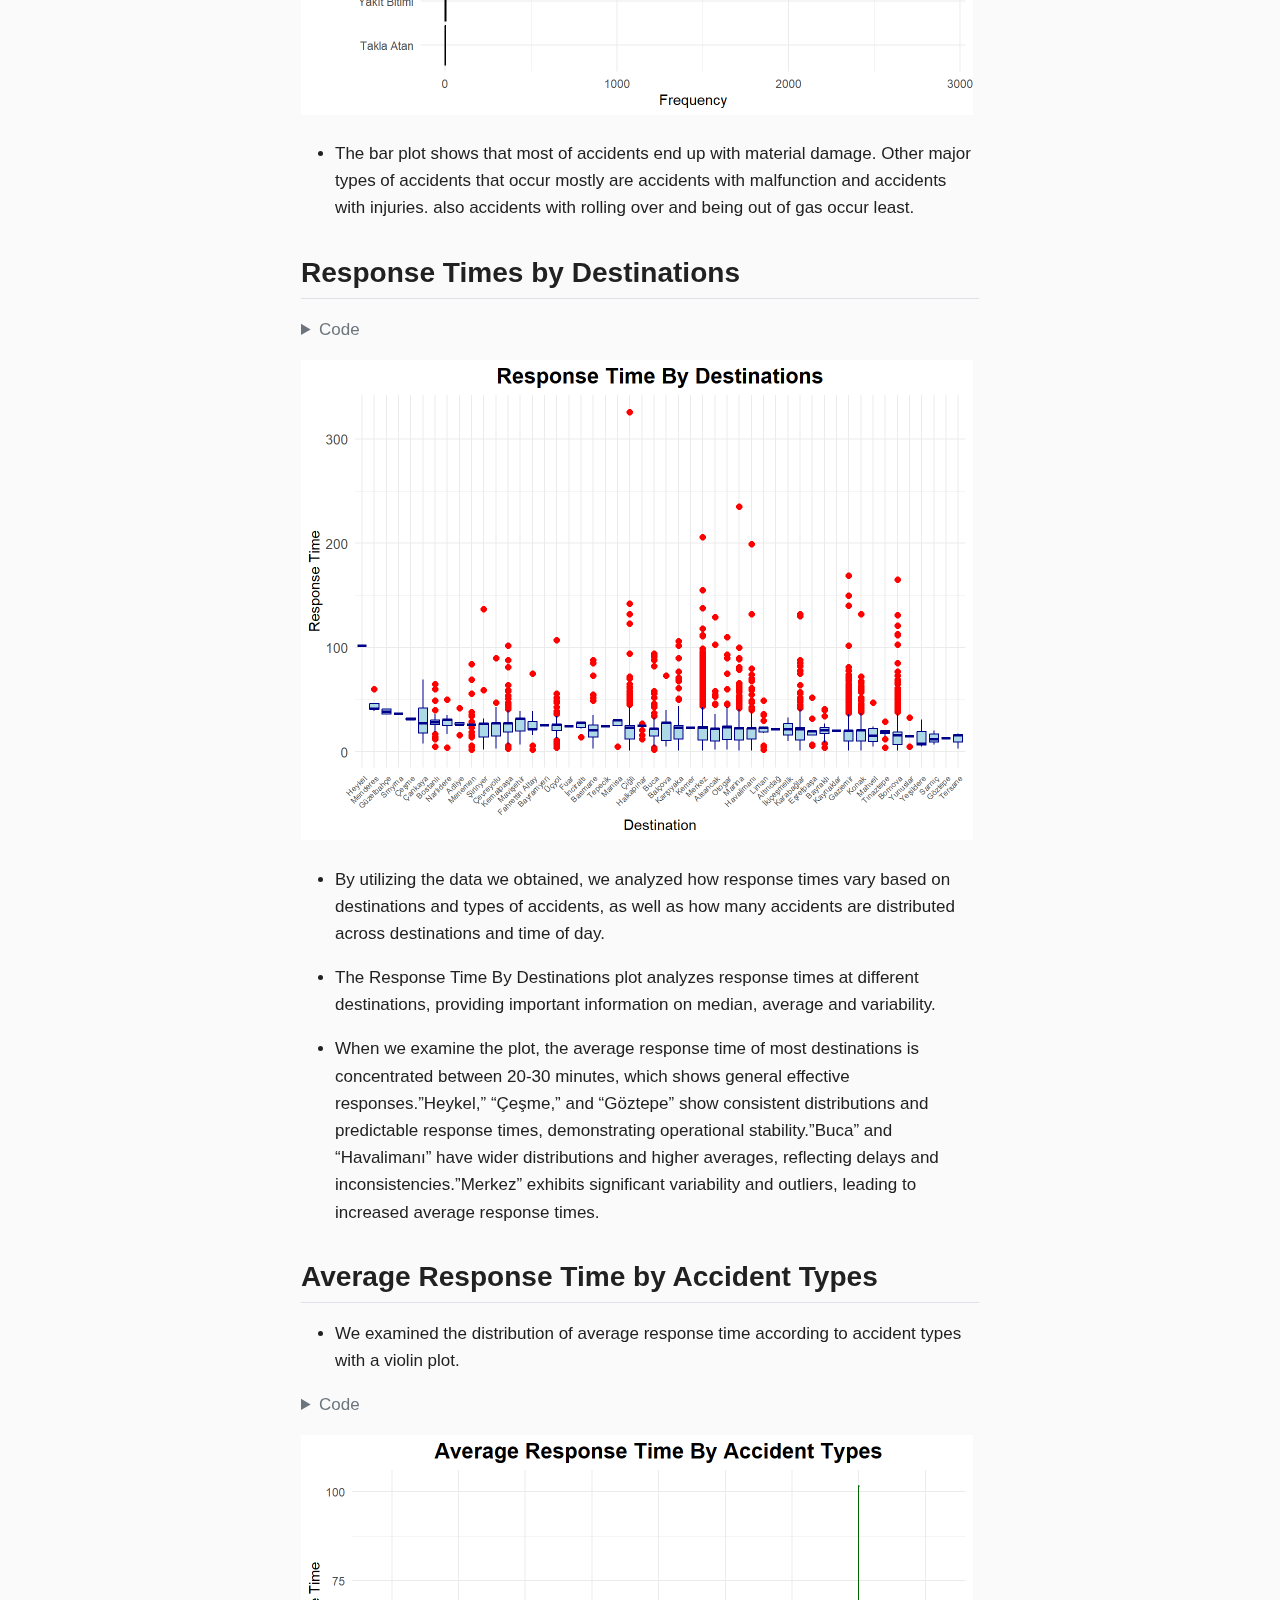
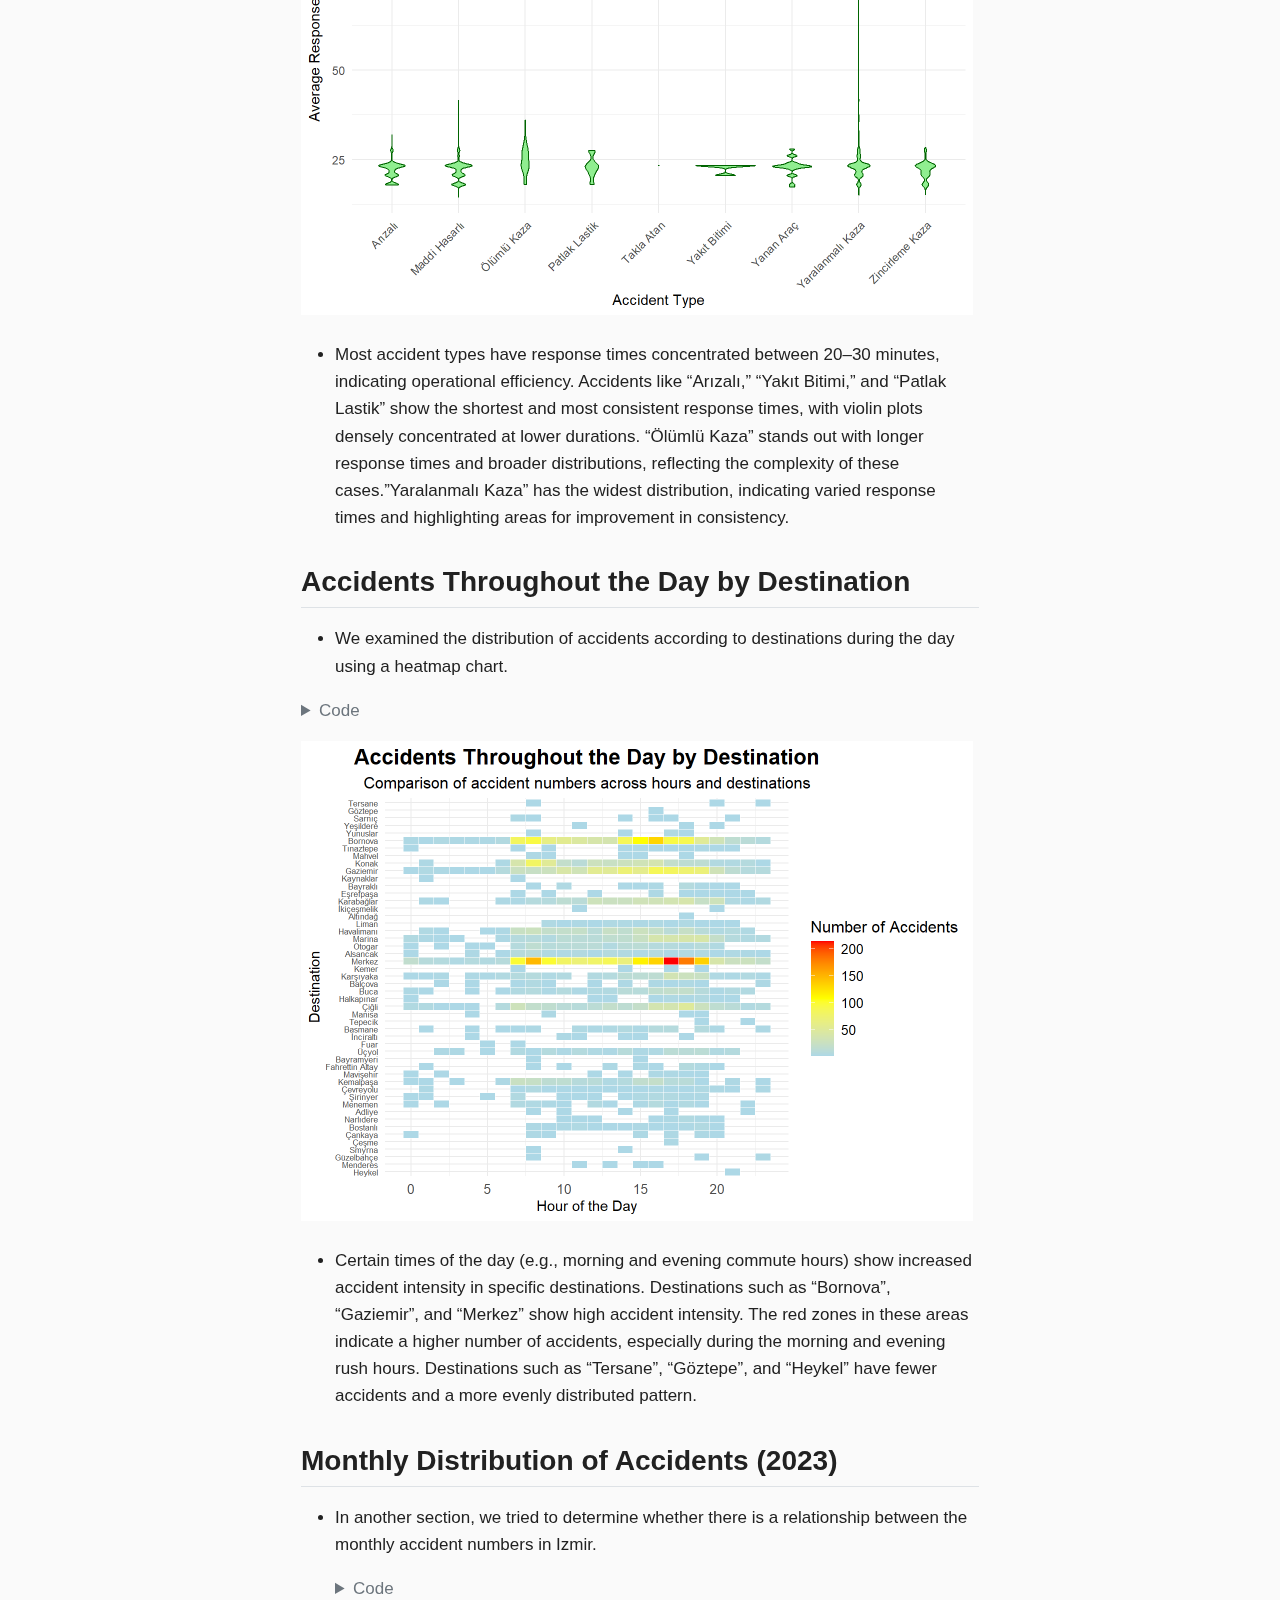
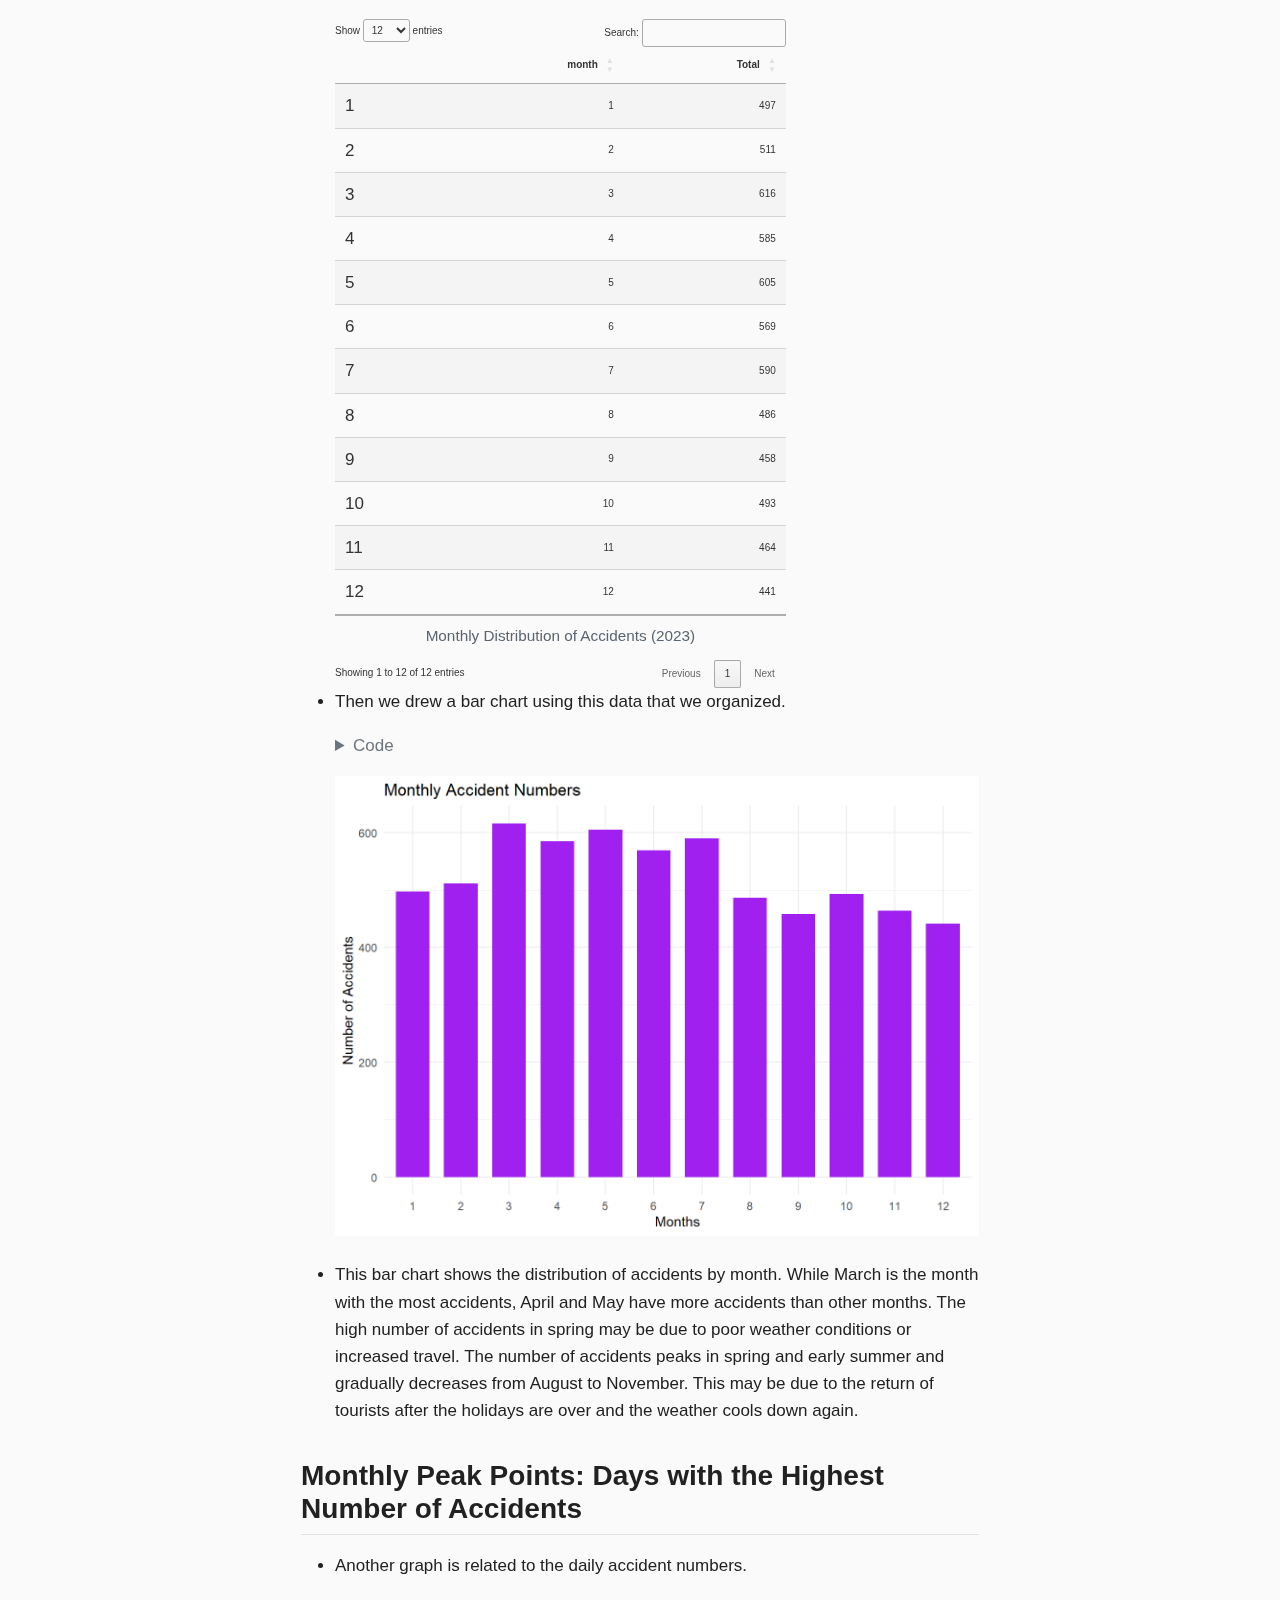
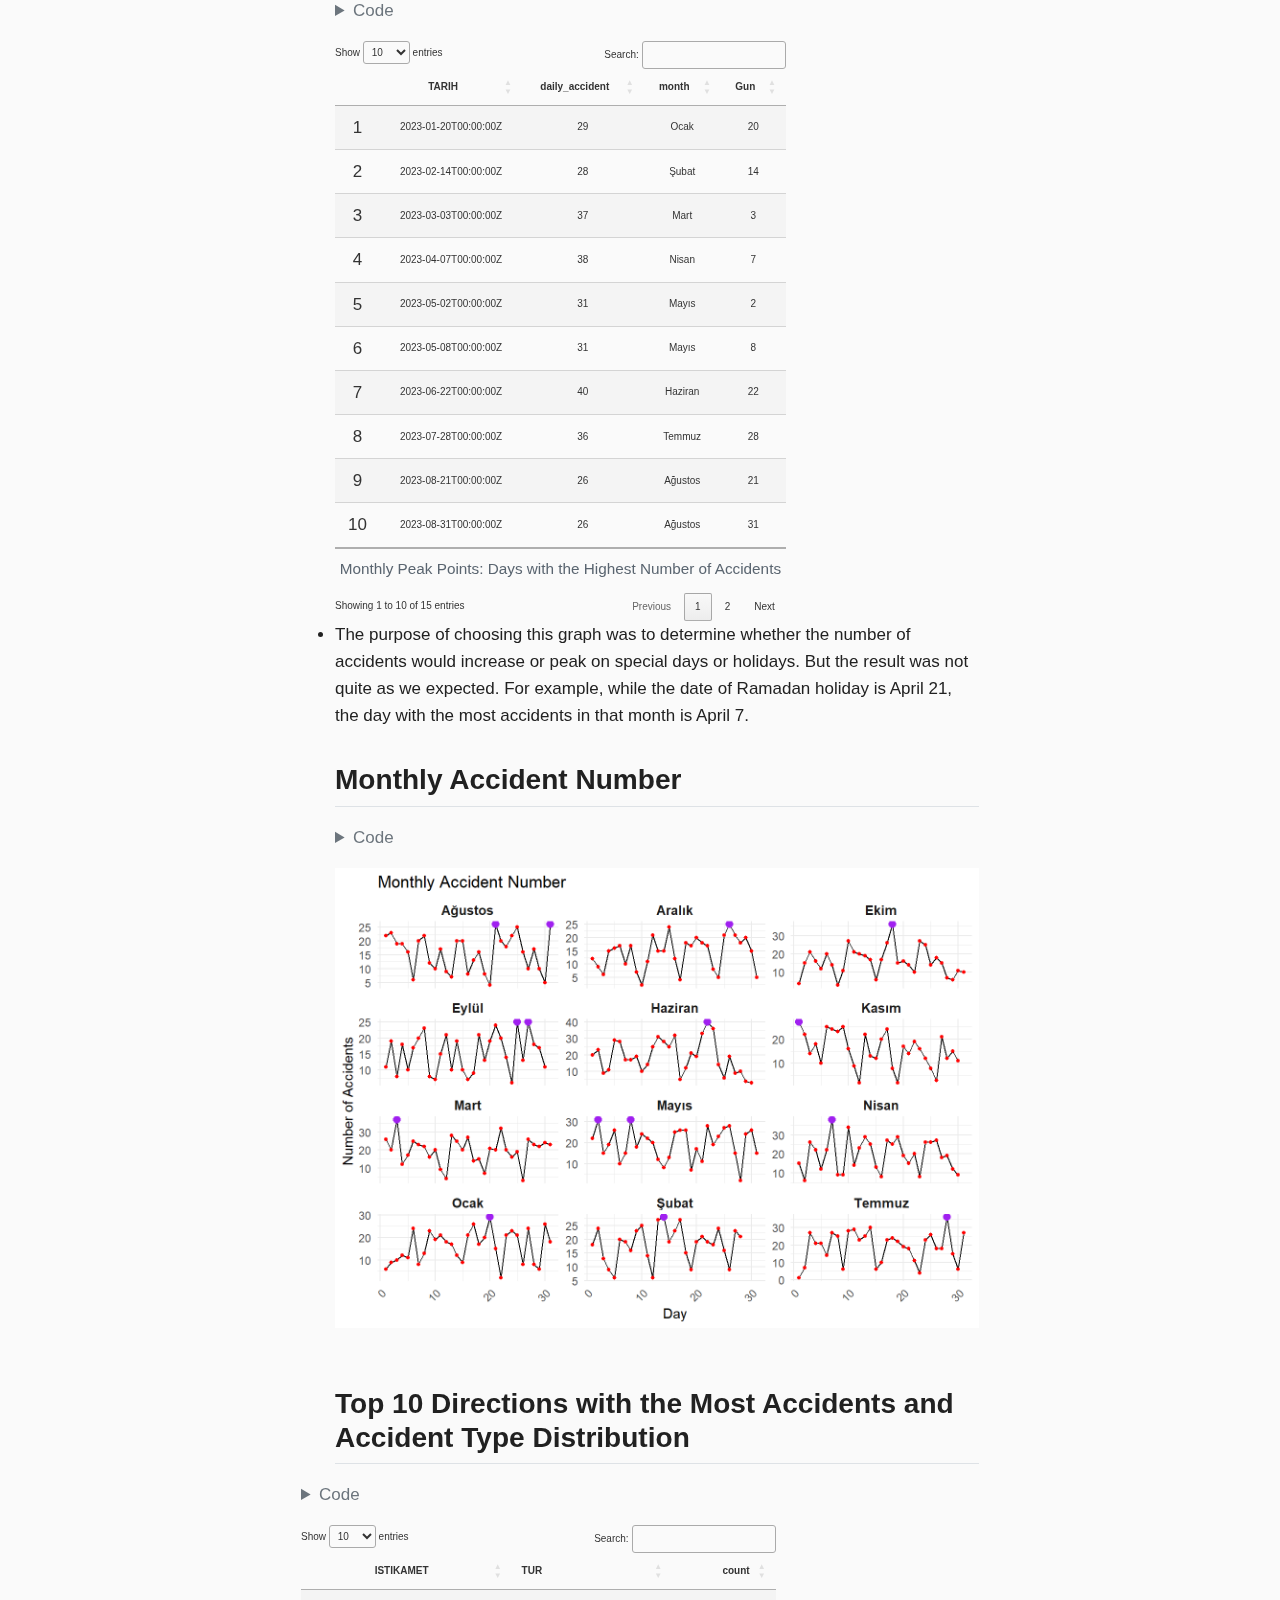
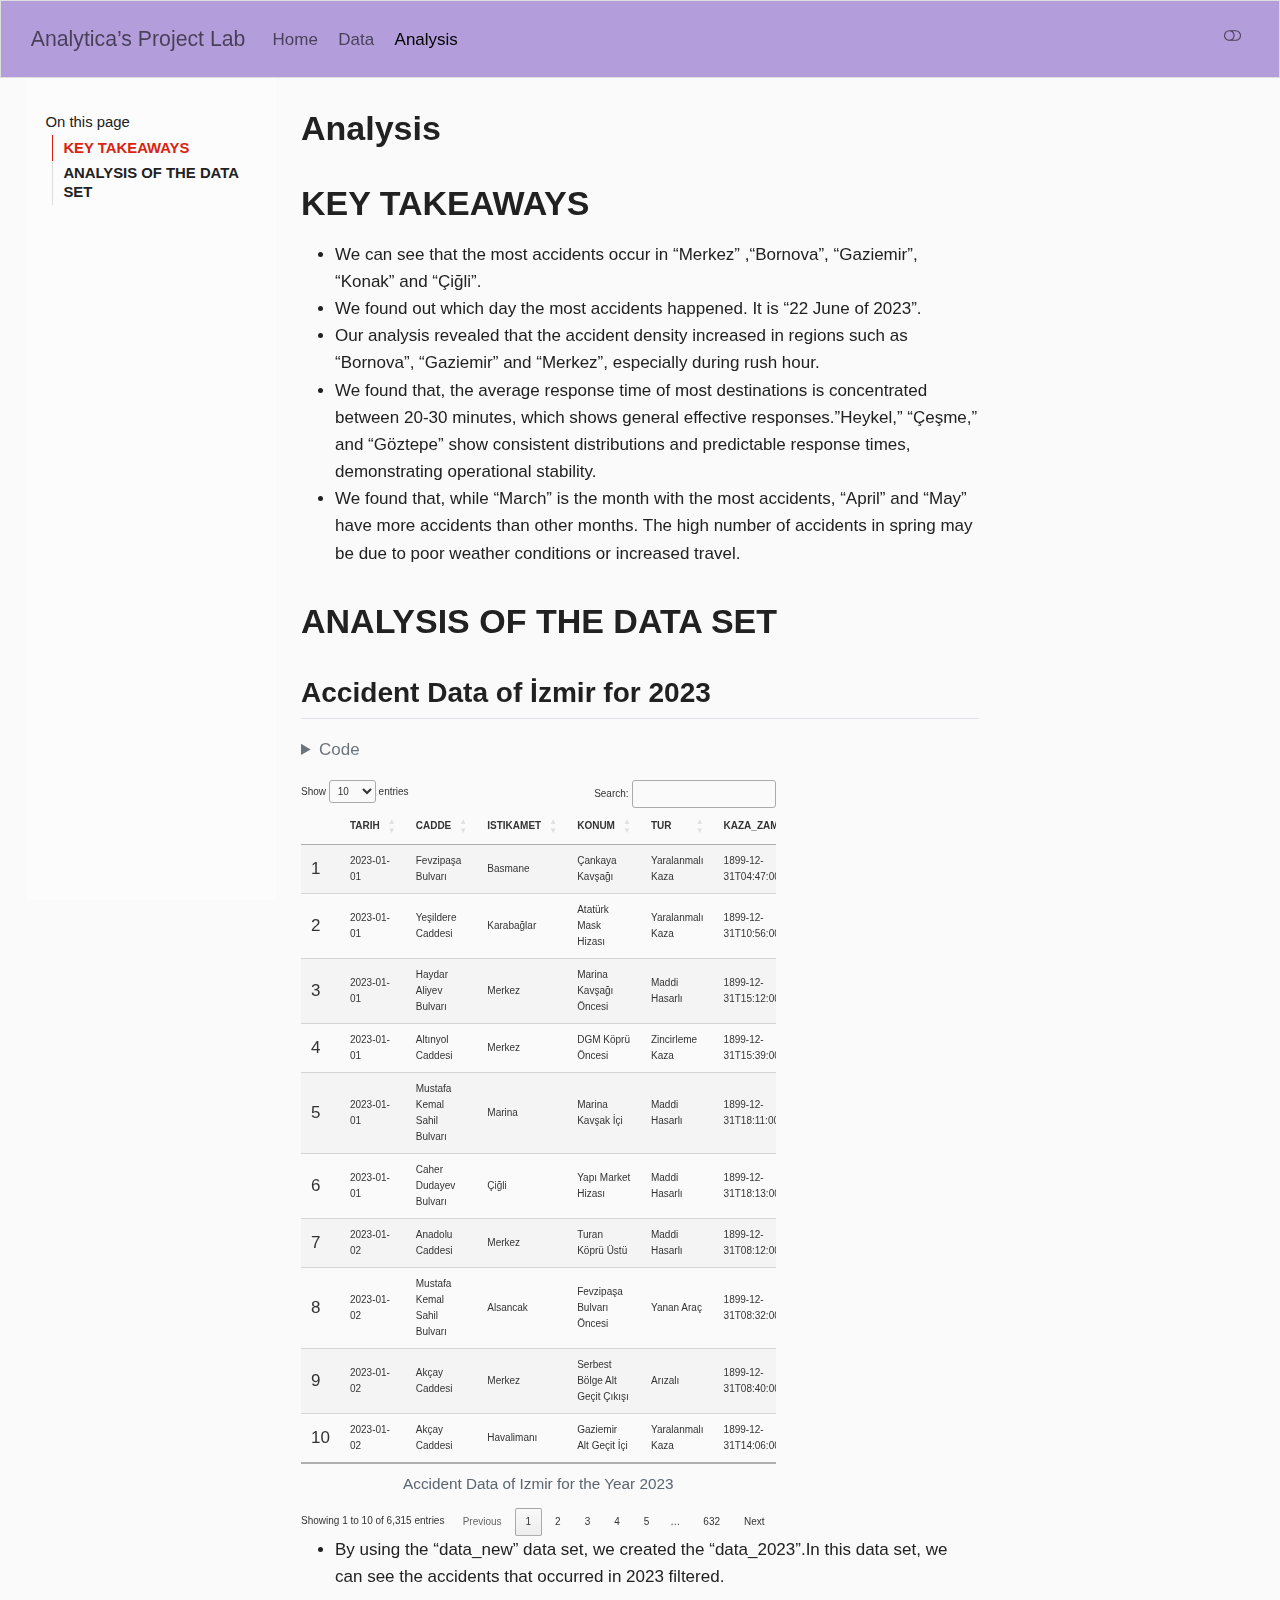
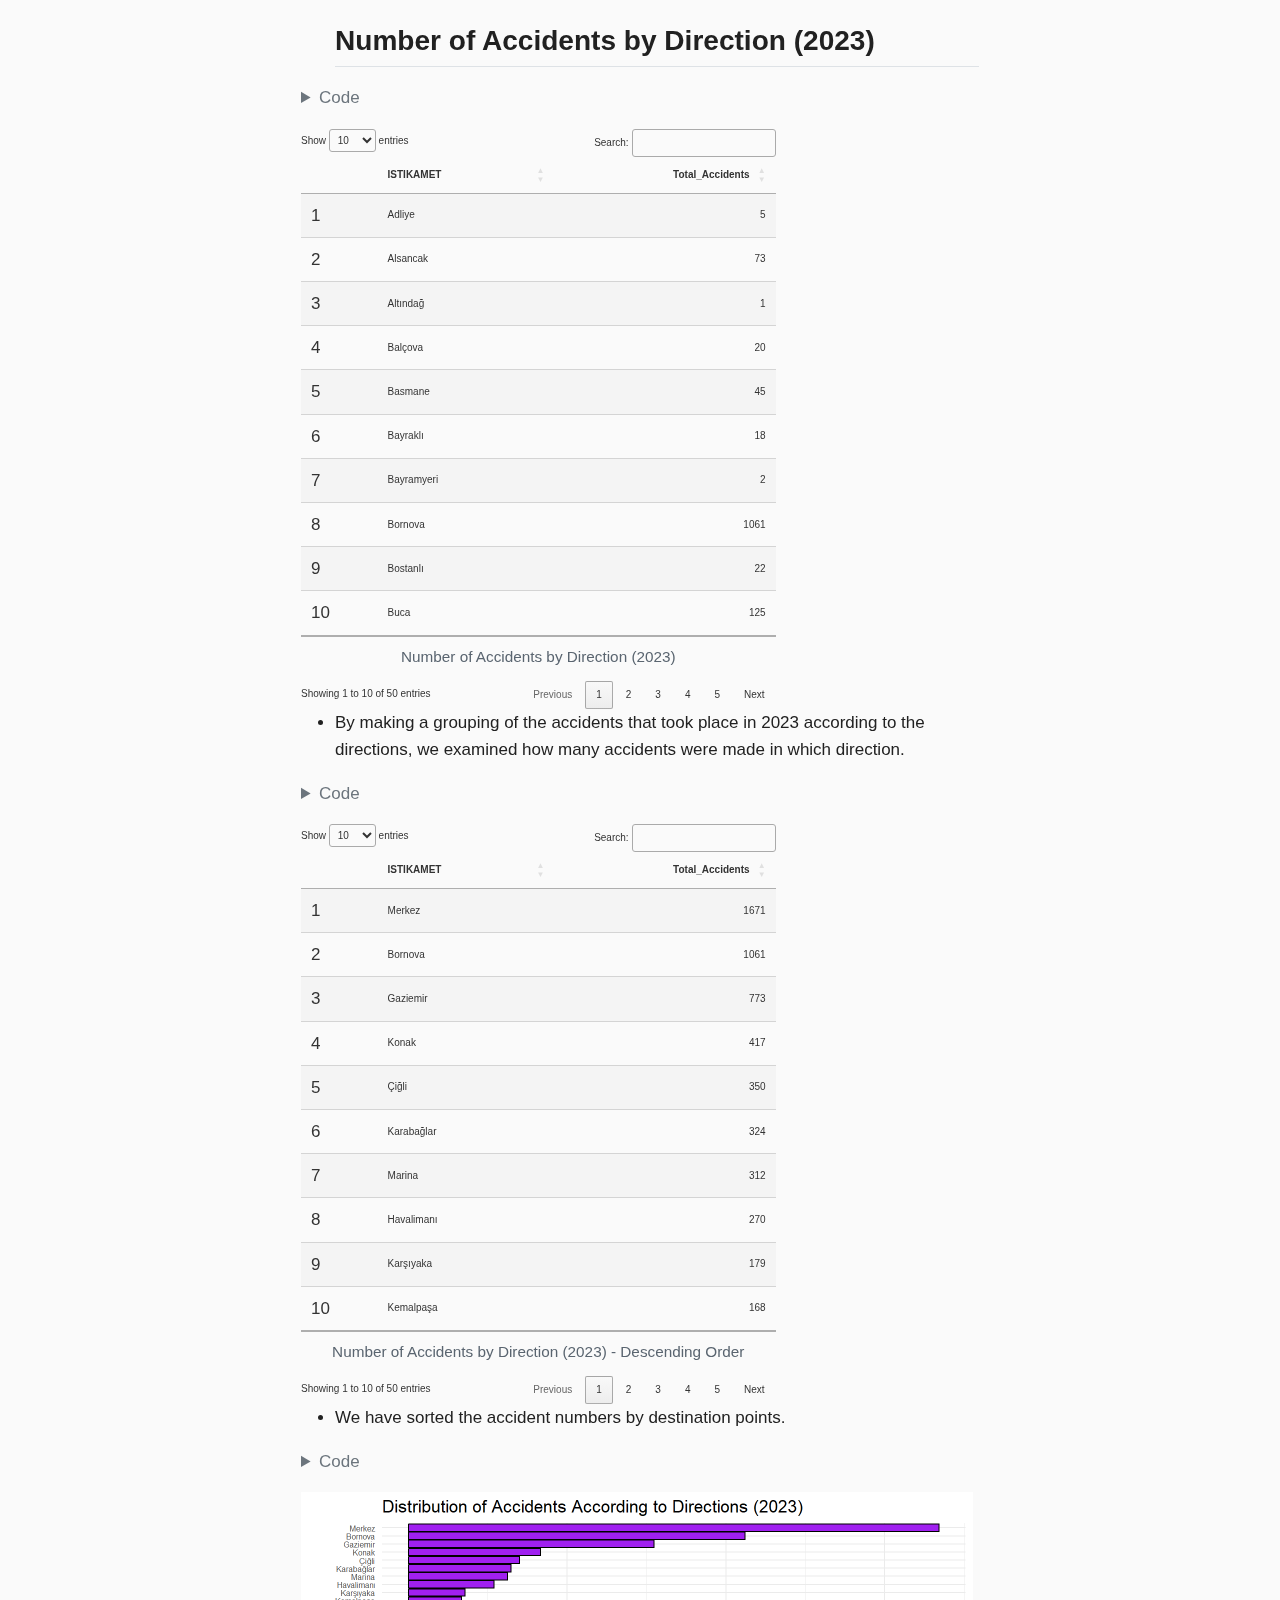
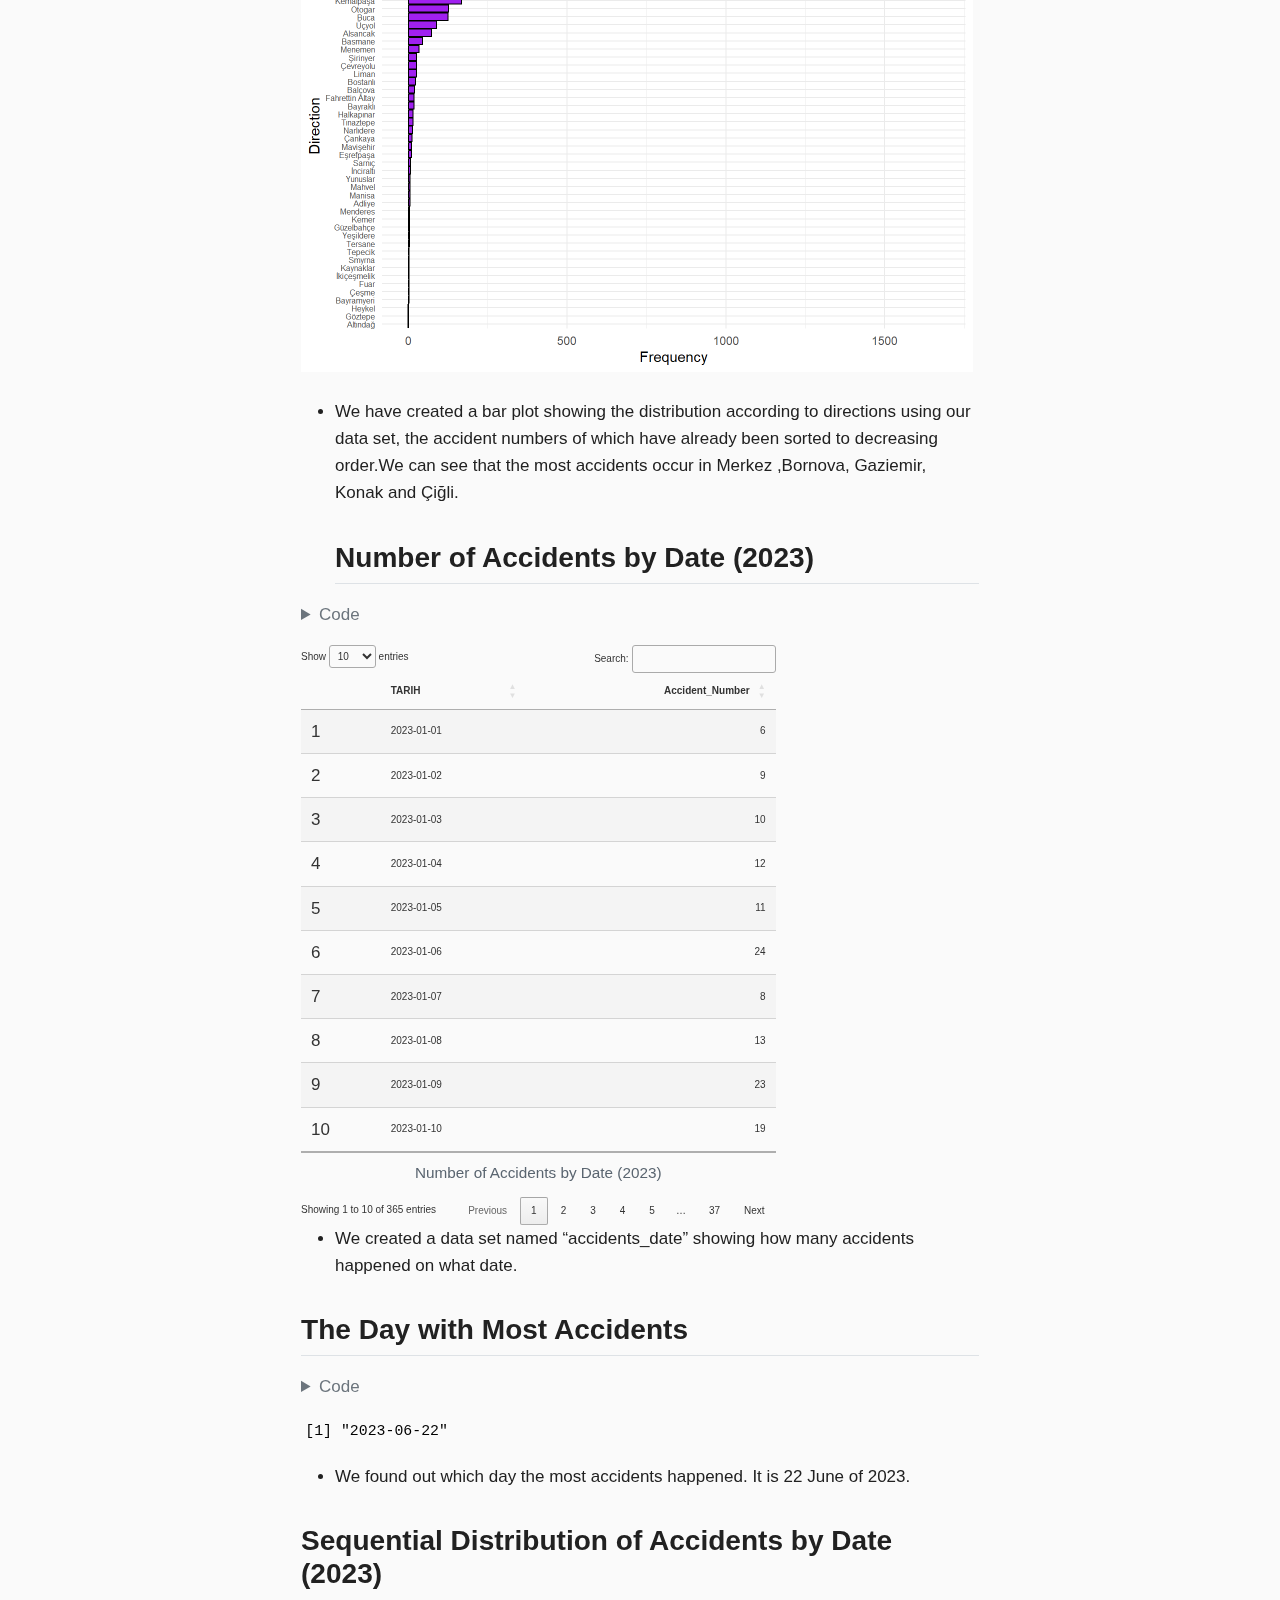
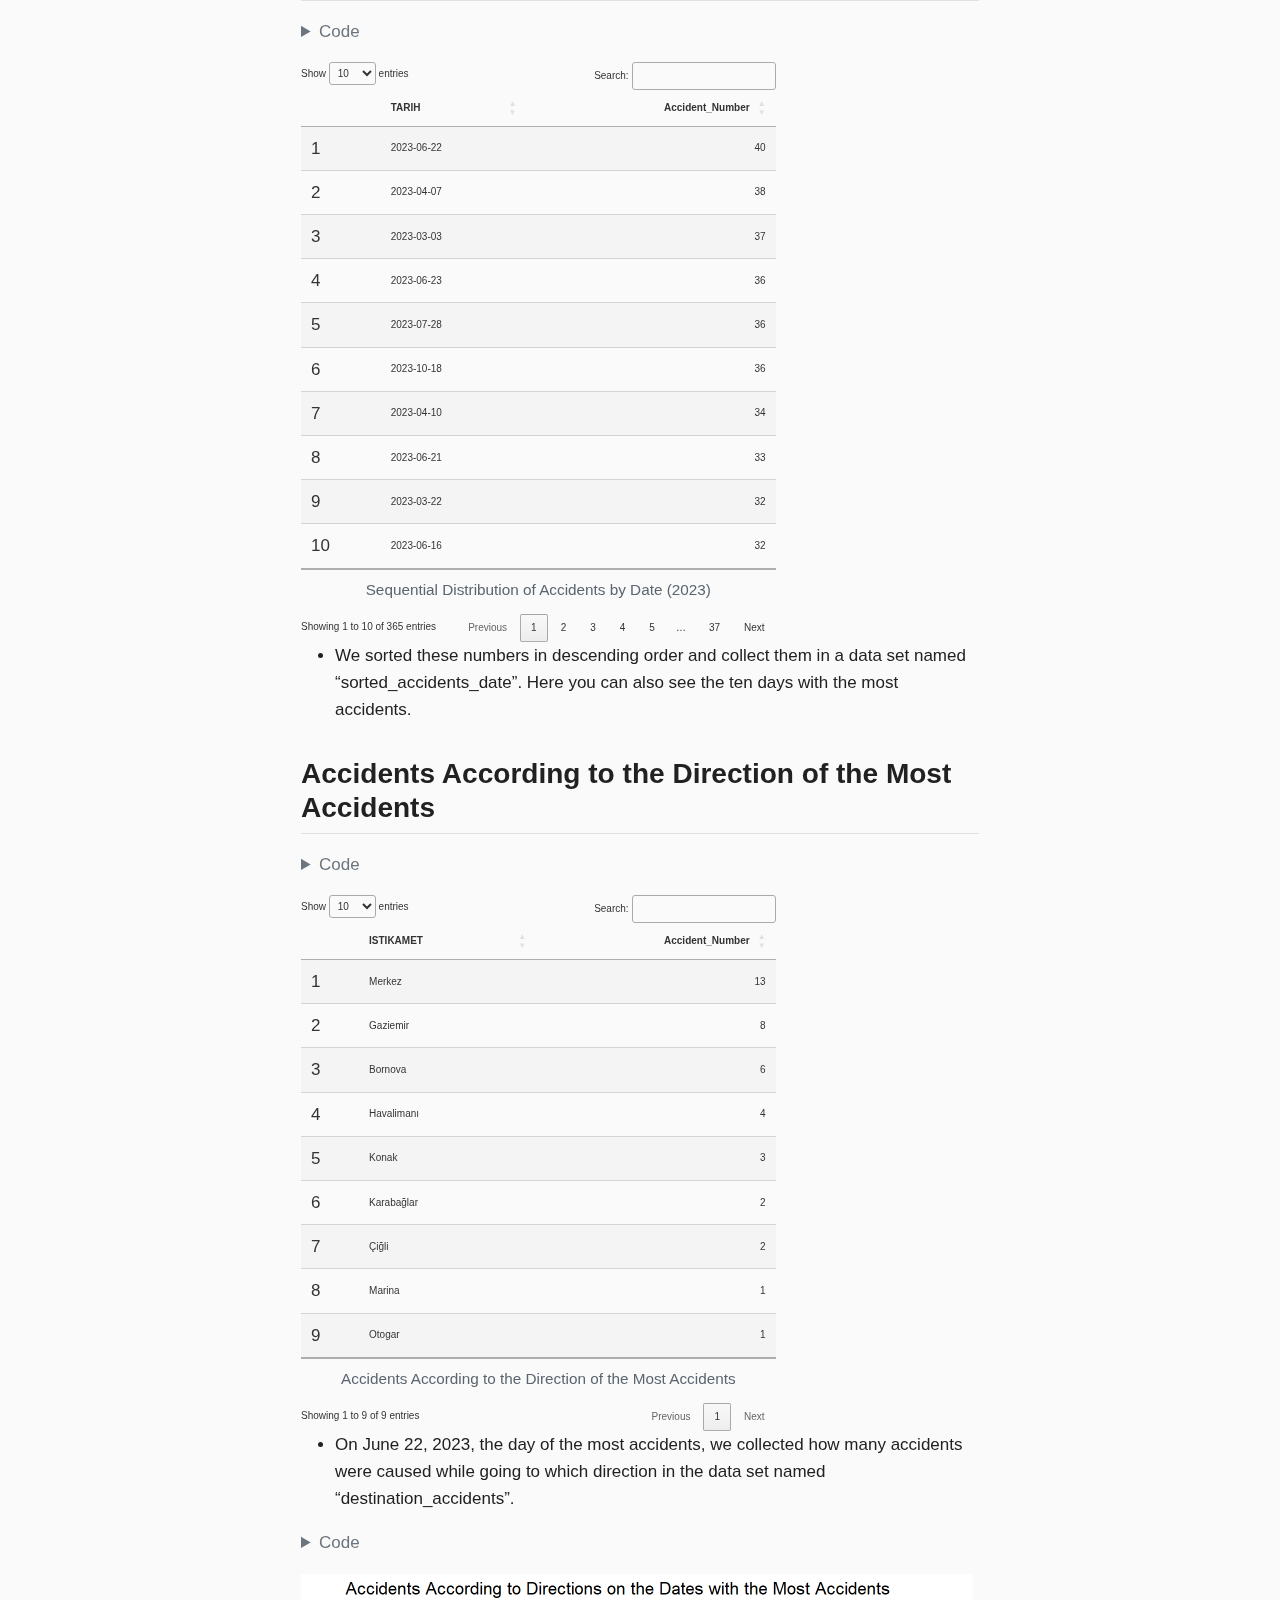
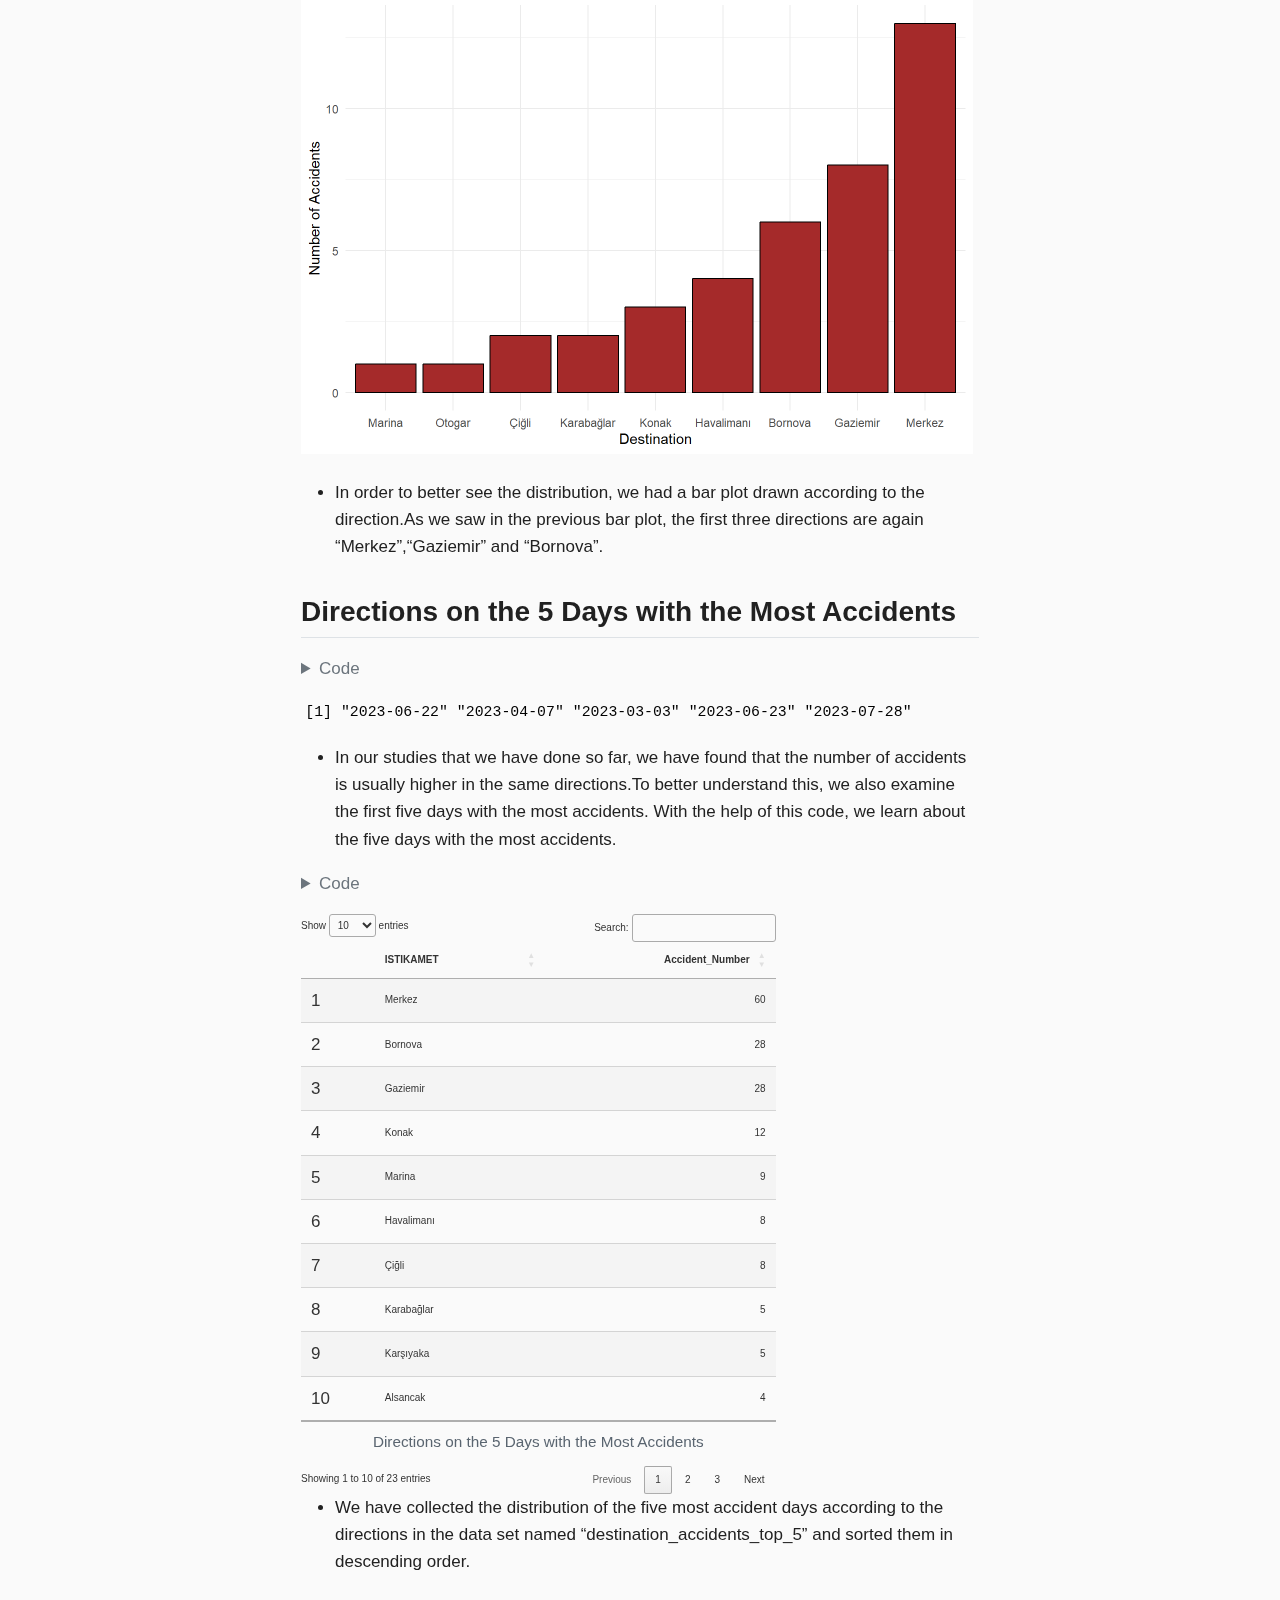
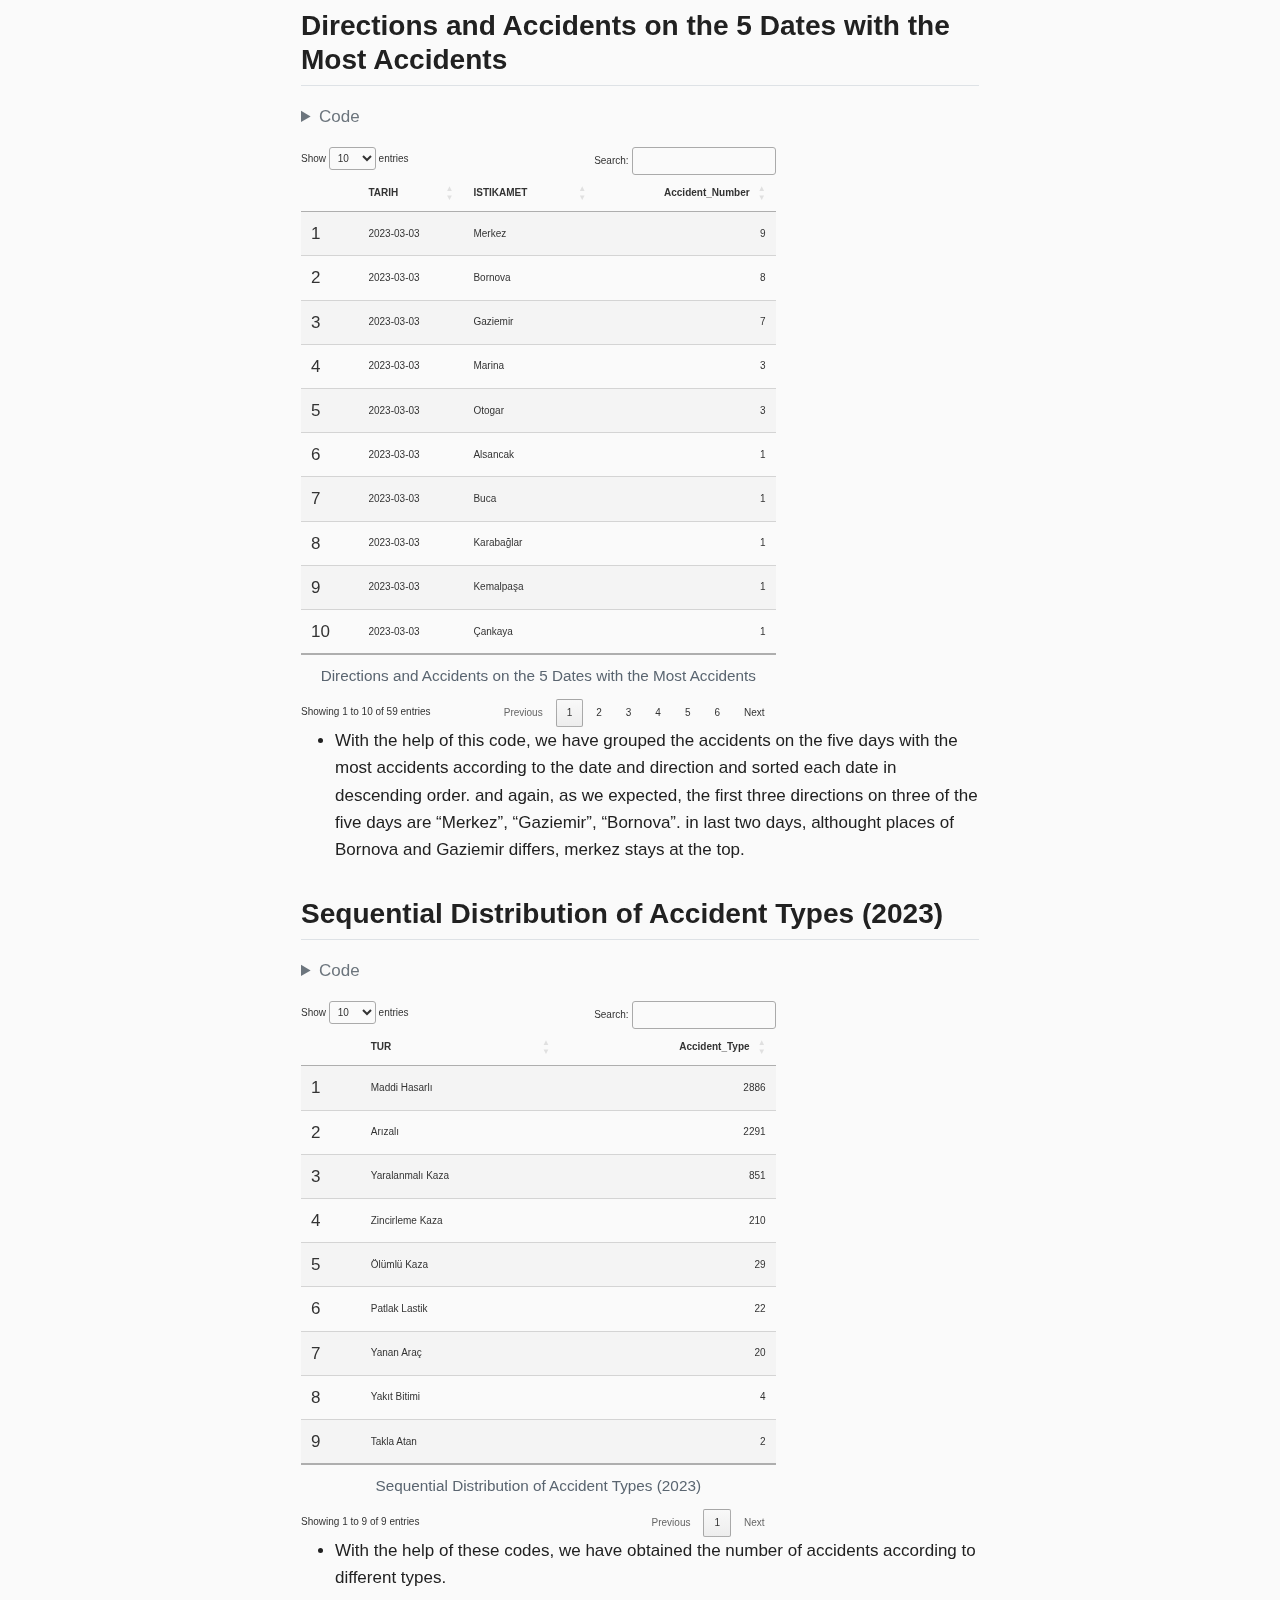
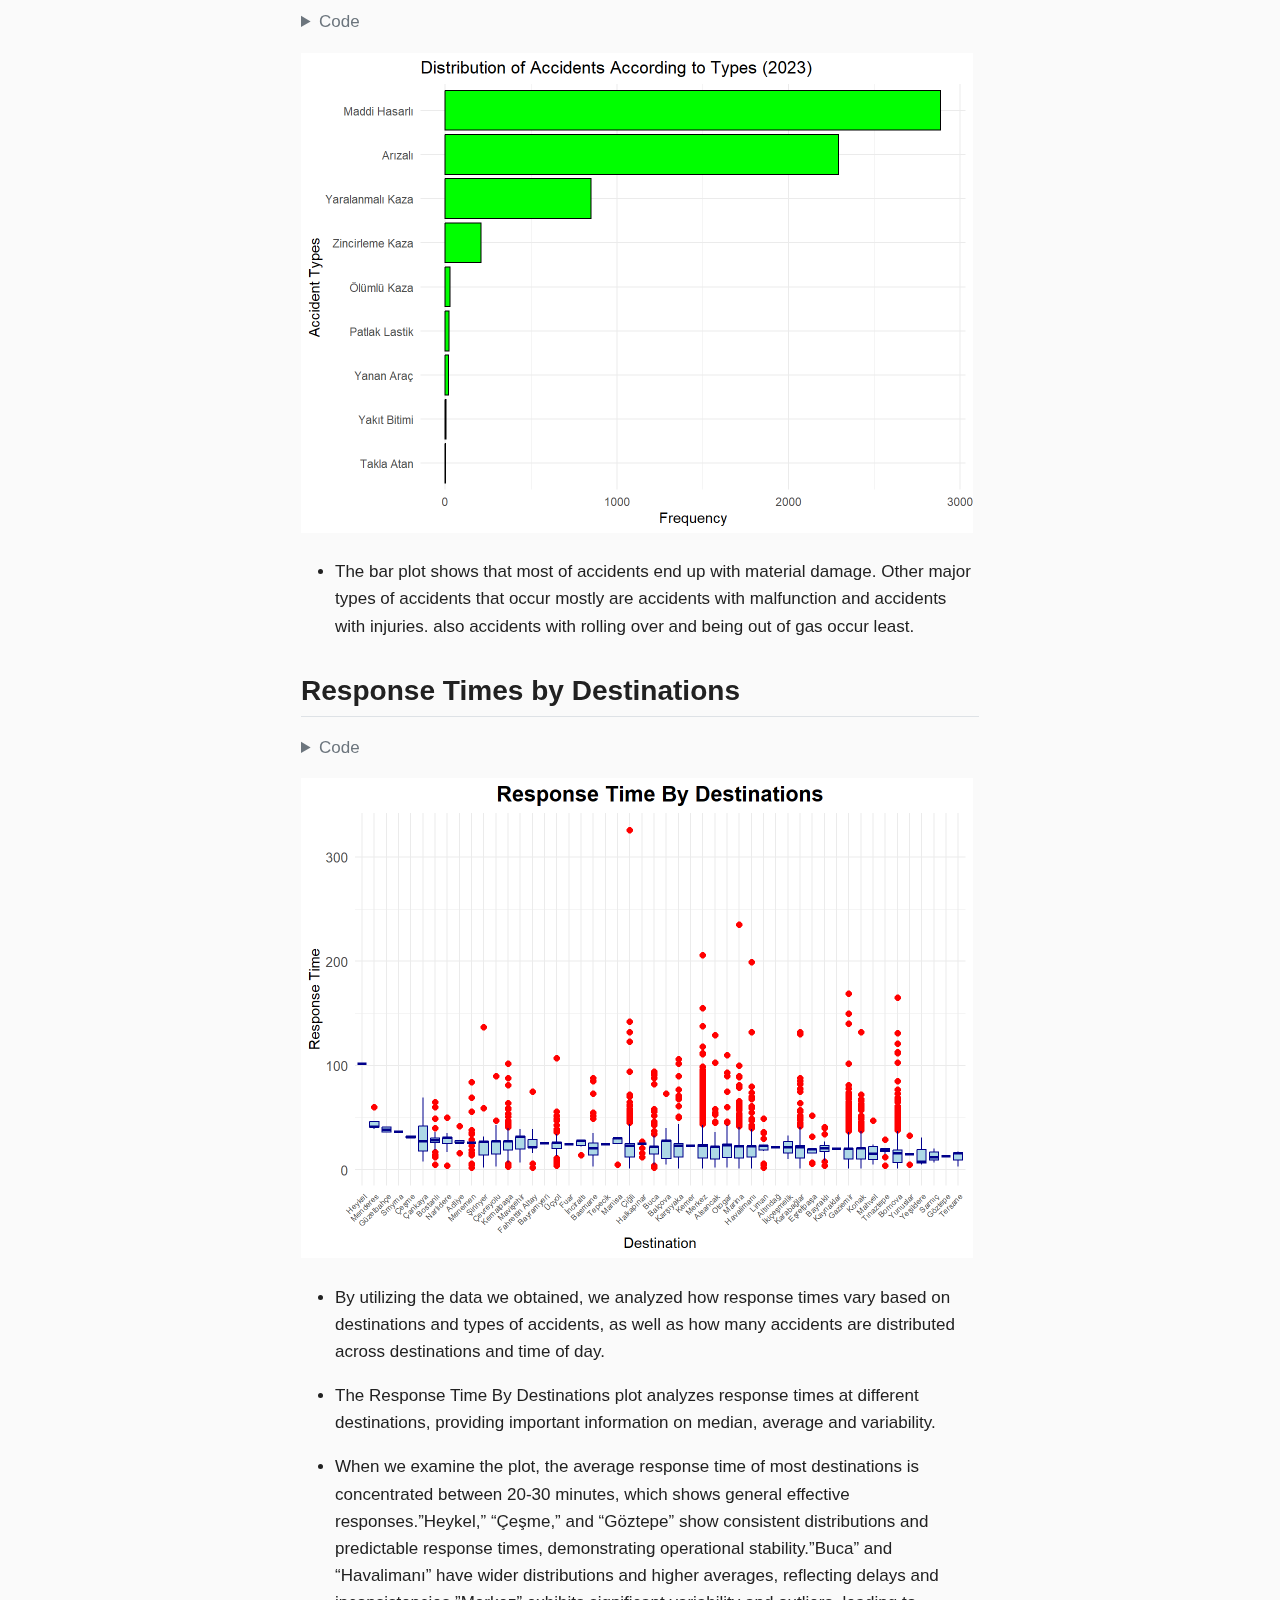
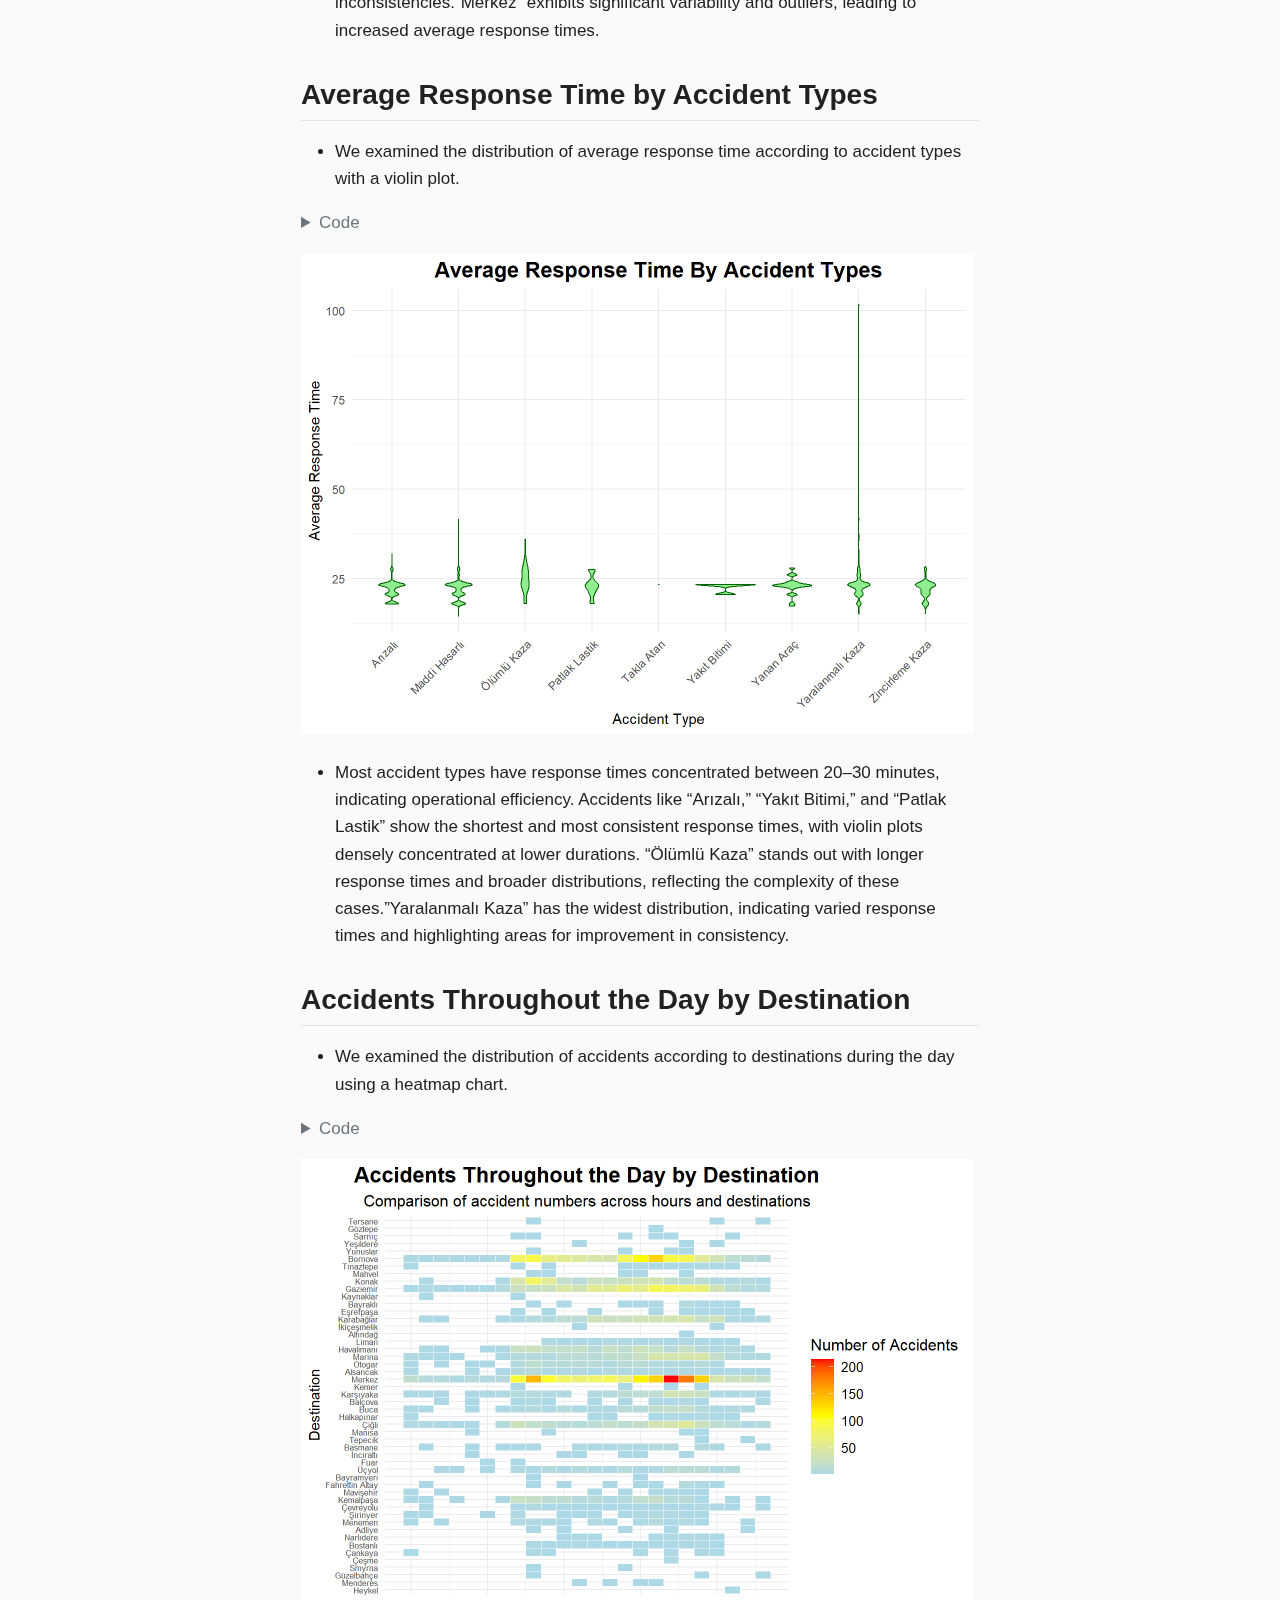
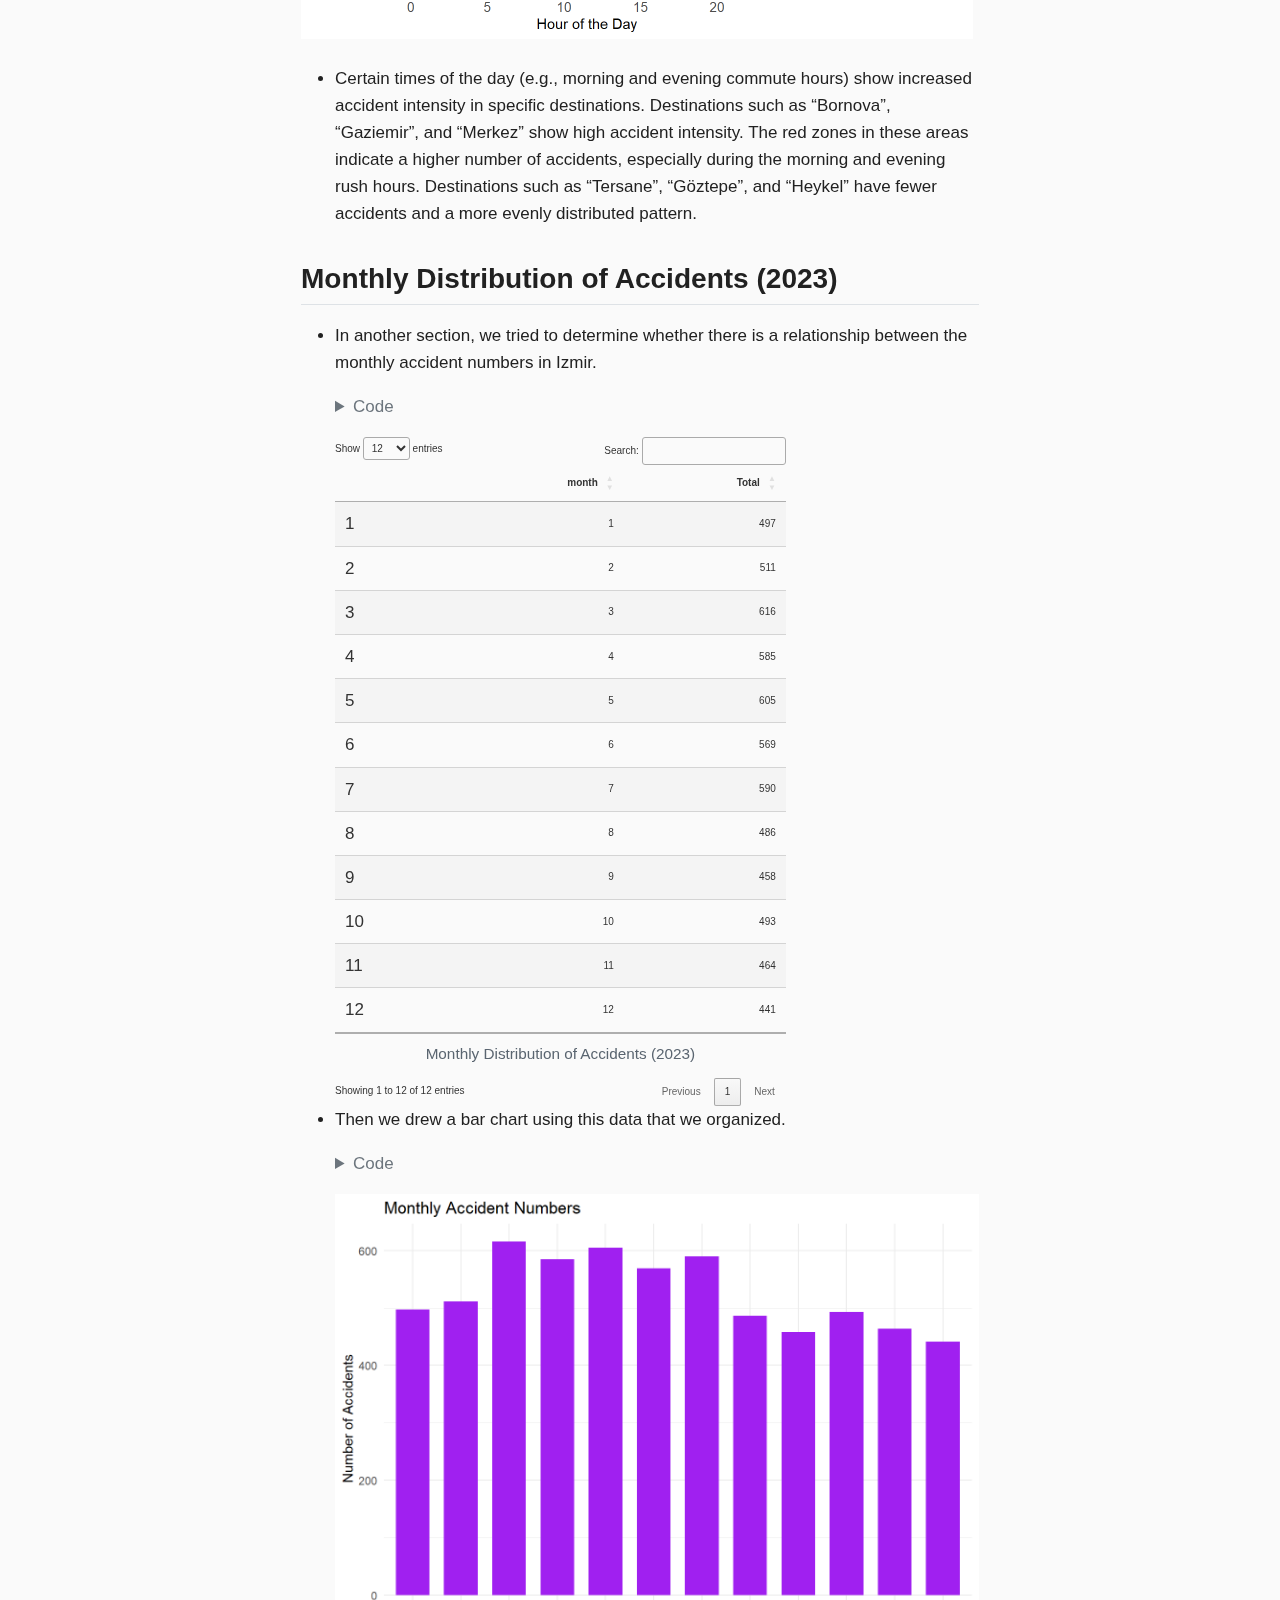
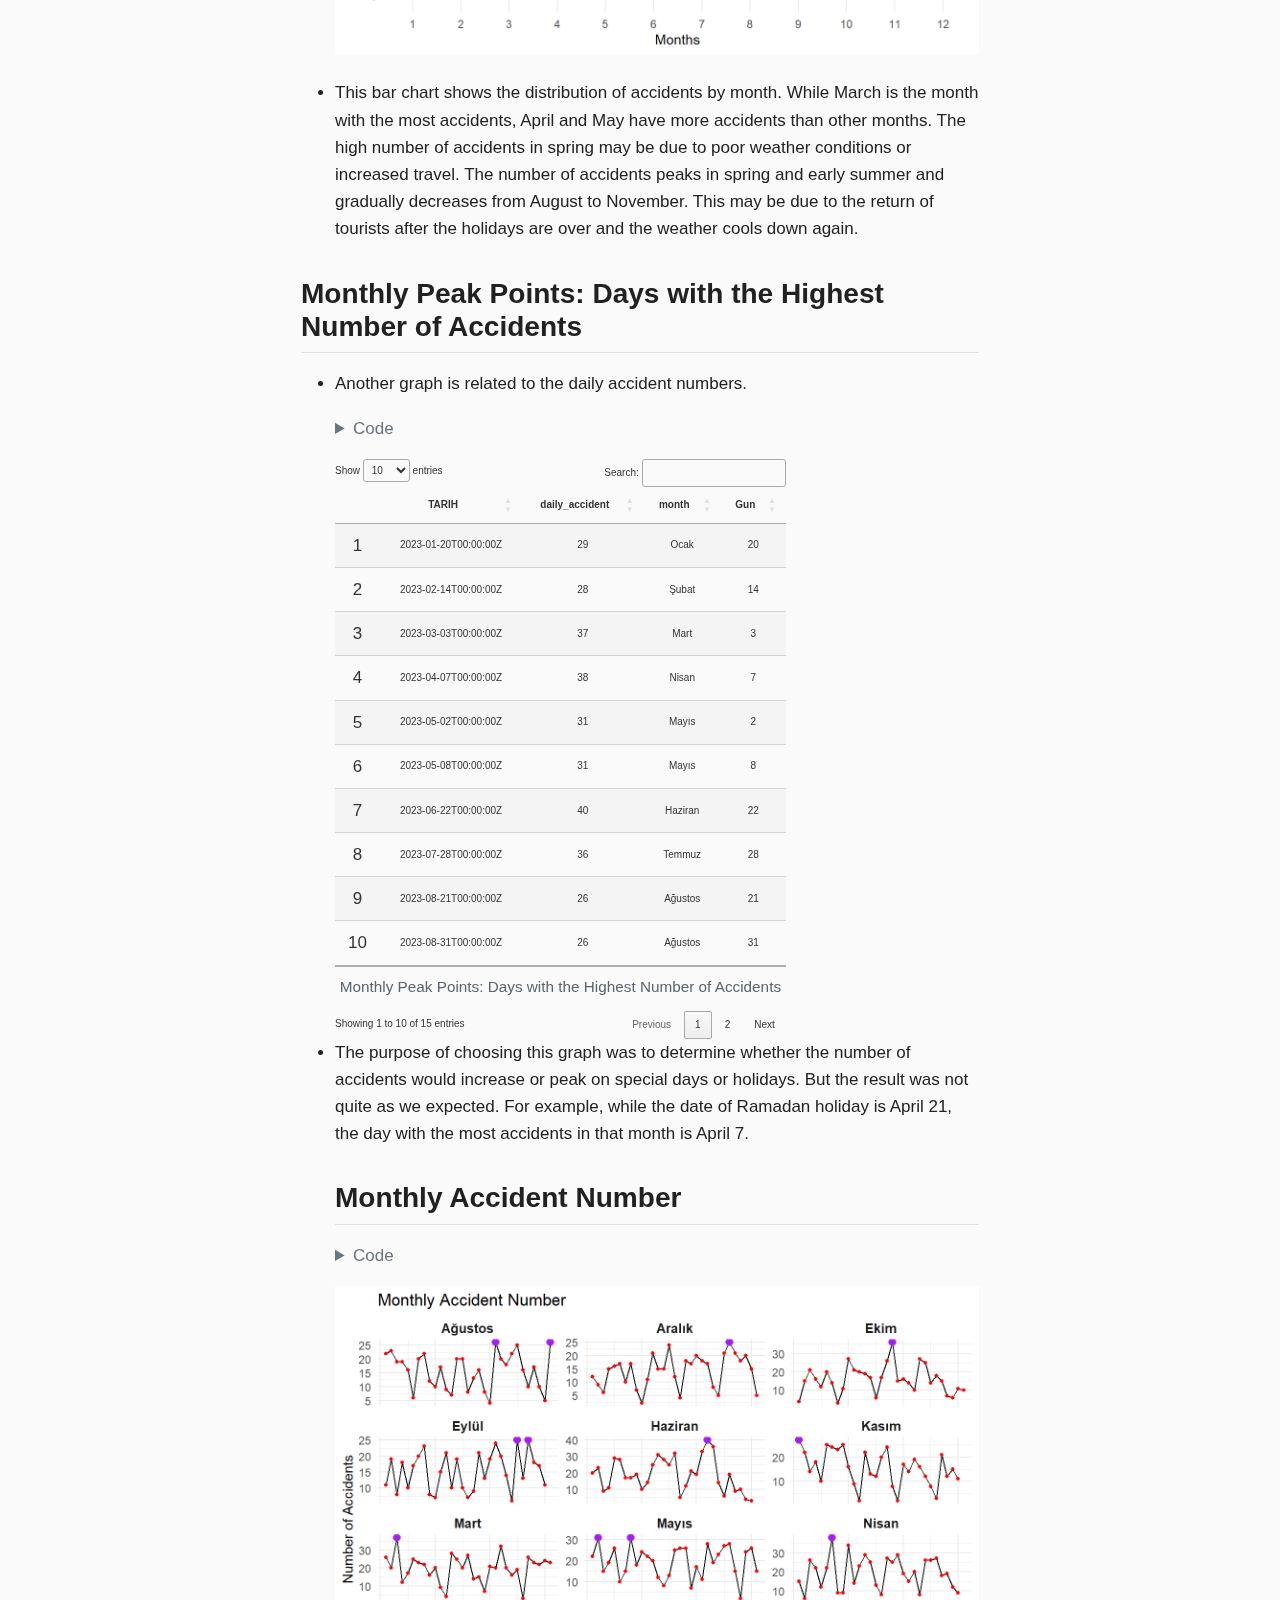
